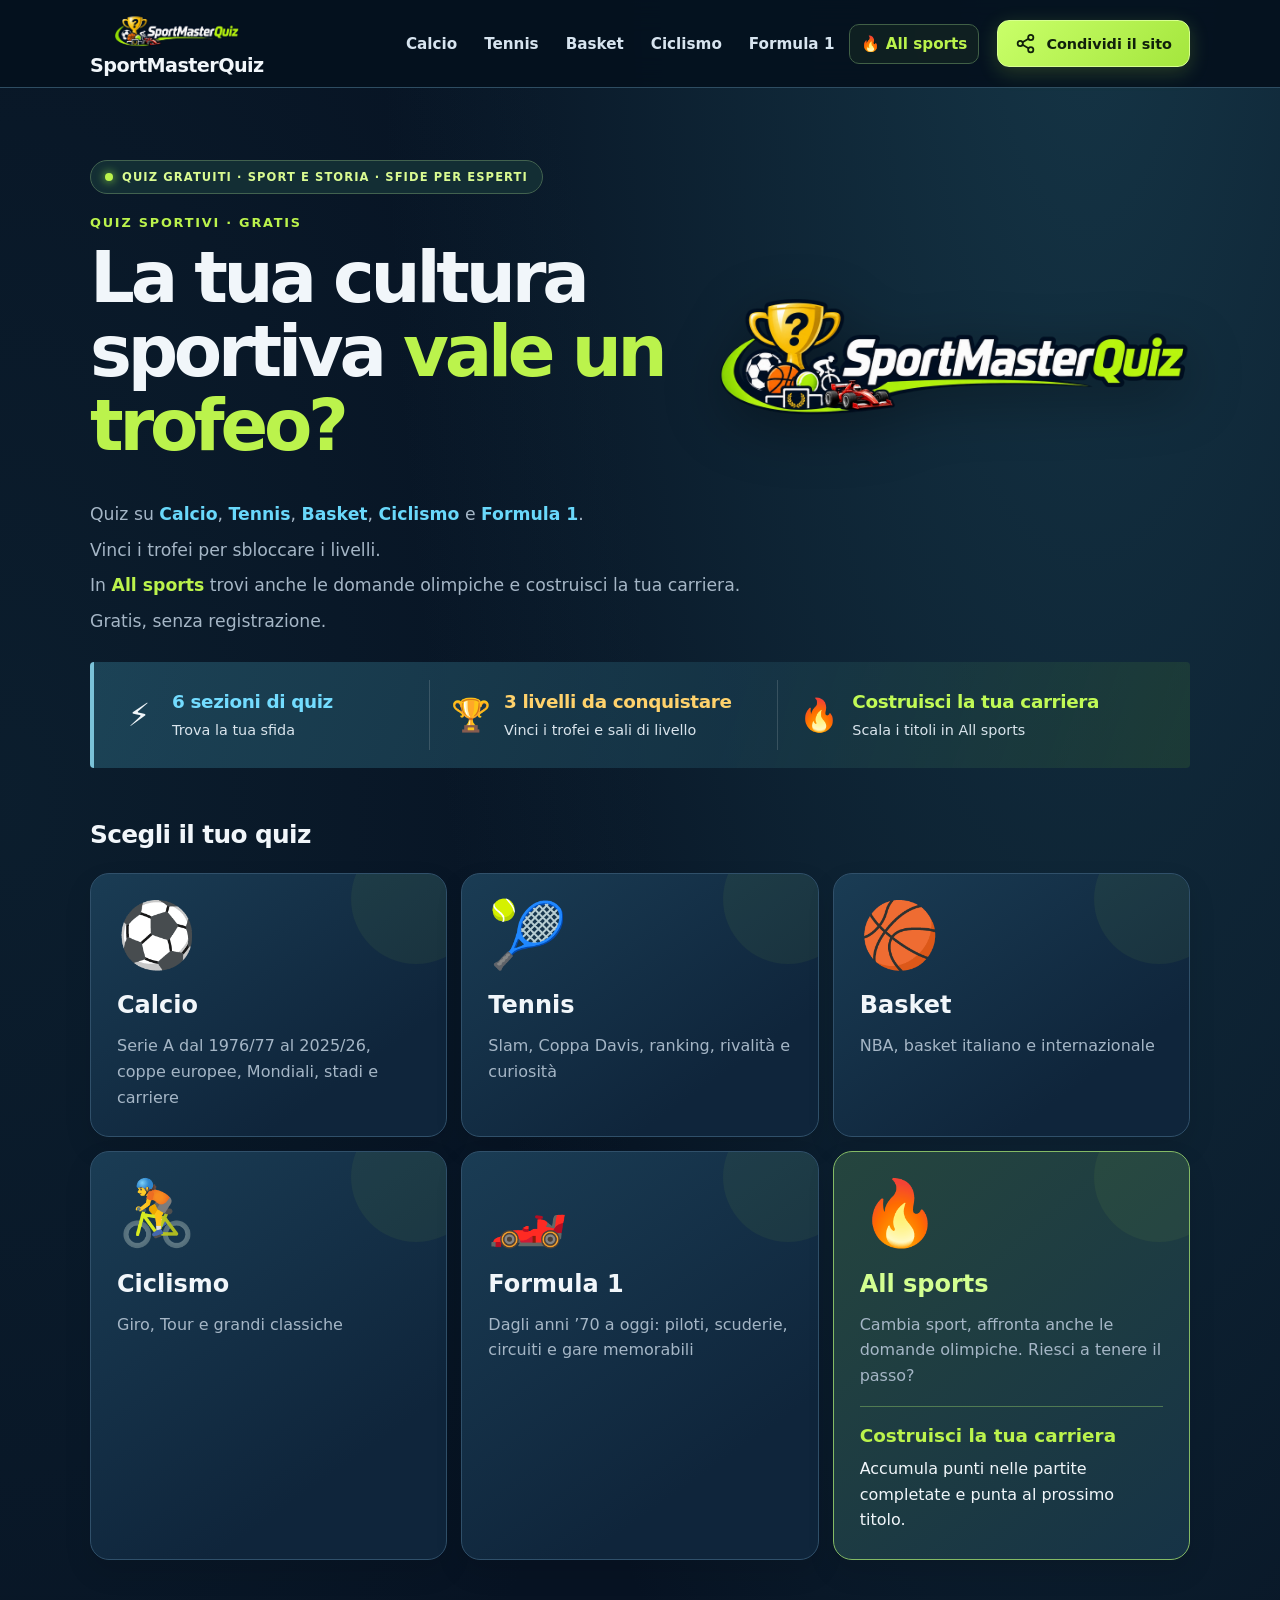
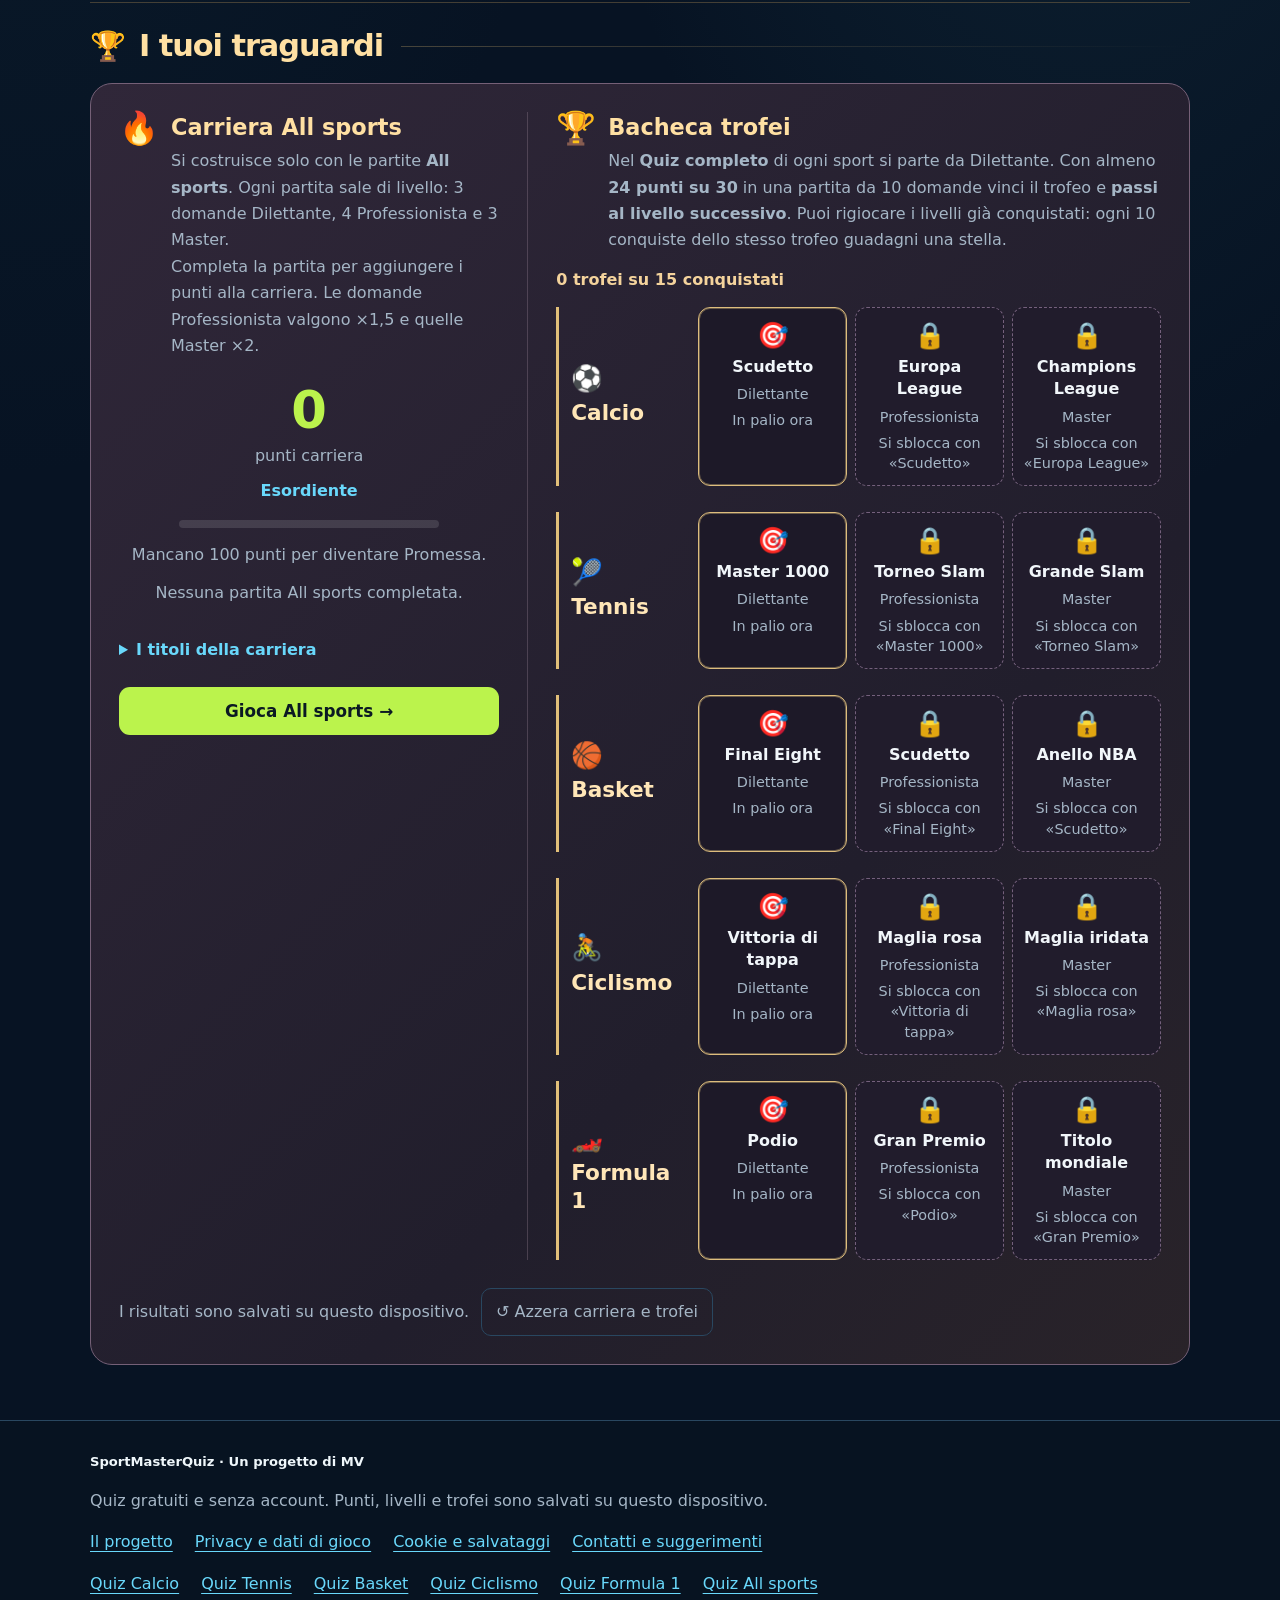
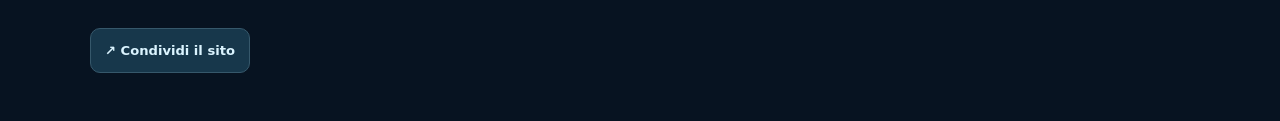
==== index.html @ b80d0e4a "Distingue le fotografie nuove dai fatti testuali già incontrati" ====
<!doctype html>
<html lang="it"><head><meta charset="utf-8"><meta name="viewport" content="width=device-width,initial-scale=1"><meta name="description" content="Quiz sportivi gratis su calcio, tennis, basket, ciclismo e Formula 1. Sblocca i livelli con i trofei o costruisci la tua carriera in All sports."><title>SportMasterQuiz | Quiz sportivi gratis</title><link rel="canonical" href="https://sportmasterquiz.github.io/"><meta property="og:type" content="website"><meta property="og:locale" content="it_IT"><meta property="og:site_name" content="SportMasterQuiz"><meta property="og:title" content="SportMasterQuiz | Quiz sportivi gratis"><meta property="og:description" content="Quiz sportivi gratis su calcio, tennis, basket, ciclismo e Formula 1. Sblocca i livelli con i trofei o costruisci la tua carriera in All sports."><meta property="og:url" content="https://sportmasterquiz.github.io/"><meta property="og:image" content="https://sportmasterquiz.github.io/assets/social/sportmasterquiz.png"><meta property="og:image:width" content="1200"><meta property="og:image:height" content="630"><meta property="og:image:alt" content="SportMasterQuiz: la tua cultura sportiva vale un trofeo?"><meta name="twitter:card" content="summary_large_image"><meta name="twitter:title" content="SportMasterQuiz | Quiz sportivi gratis"><meta name="twitter:description" content="Quiz sportivi gratis su calcio, tennis, basket, ciclismo e Formula 1. Sblocca i livelli con i trofei o costruisci la tua carriera in All sports."><meta name="twitter:image" content="https://sportmasterquiz.github.io/assets/social/sportmasterquiz.png"><meta name="theme-color" content="#081524"><meta name="application-name" content="SportMasterQuiz"><link rel="icon" href="favicon.png" type="image/png"><style>
:root{--bg:#081524;--panel:#10243a;--panel2:#17304b;--line:#2a425a;--text:#f1f6fa;--muted:#a5b6c6;--lime:#b8f549;--sky:#65d5fd}*{box-sizing:border-box}body{margin:0;font-family:Inter,system-ui,-apple-system,'Segoe UI',sans-serif;background:radial-gradient(ellipse at 80% 0%,#193e51 0%,transparent 47%),var(--bg);color:var(--text)}a{color:inherit}button{font:inherit;cursor:pointer}header{border-bottom:1px solid var(--line);background:#081524c7;position:sticky;top:0;backdrop-filter:blur(15px);z-index:2}.wrap{width:min(1100px,calc(100% - 32px));margin:auto}.nav{display:flex;justify-content:space-between;align-items:center;gap:18px;min-height:88px;padding:10px 0}.brand{display:flex;align-items:center;gap:14px;min-width:0}.brand img{display:block;width:min(100%,420px);height:auto}.brandText{display:flex;flex-direction:column;gap:2px;min-width:0}.brandText strong{font-size:1.05rem;letter-spacing:-.03em}.brandText span,.nav small{color:var(--muted)}.hero{padding:52px 0 38px;max-width:820px}.heroBrand{margin-bottom:14px}.heroBrand img{display:block;max-width:min(100%,520px);height:auto;filter:drop-shadow(0 8px 22px rgba(0,0,0,.22))}.eyebrow{color:var(--lime);font-weight:800;text-transform:uppercase;font-size:.8rem;letter-spacing:.14em}h1{font-size:clamp(2.4rem,6vw,4.65rem);line-height:1.04;letter-spacing:-.06em;margin:12px 0 20px}h1 em{font-style:normal;color:var(--lime)}.lead{font-size:1.08rem;line-height:1.6;color:var(--muted);max-width:650px}.stats{display:flex;gap:20px;flex-wrap:wrap;color:var(--muted);font-size:.9rem;margin-top:24px}.stats strong{color:white}.sectionHead{display:flex;justify-content:space-between;align-items:center;gap:12px;margin:24px 0}.sectionHead h2{font-size:1.35rem;letter-spacing:-.025em;margin:0}.sectionHead small{color:var(--muted)}.cards{display:grid;grid-template-columns:repeat(3,1fr);gap:14px}.tile{border:1px solid var(--line);background:linear-gradient(140deg,var(--panel),#102032);border-radius:19px;padding:23px;text-align:left;color:inherit;transition:.2s;min-height:180px}.tile:hover,.tile:focus-visible{transform:translateY(-3px);border-color:var(--lime)}.tile .emoji{font-size:2.15rem;display:block;margin-bottom:18px}.tile strong{display:block;font-size:1.2rem}.tile small{display:block;color:var(--muted);margin-top:9px;line-height:1.35}.tile .tag{display:inline-block;font-size:.65rem;font-weight:800;color:#0b1a23;background:var(--lime);border-radius:99px;padding:5px 9px;margin-top:16px}.ad{display:grid;place-items:center;border:1px dashed #466176;color:#8ca0b0;border-radius:12px;min-height:94px;font-size:.78rem;letter-spacing:.05em;margin:28px 0}.levelChooser{display:flex;gap:12px;align-items:center;flex-wrap:wrap;padding:16px;background:var(--panel);border:1px solid var(--line);border-radius:14px;margin:12px 0 22px}.levelChooser label{font-weight:750}.levelChooser select{background:var(--panel2);color:var(--text);border:1px solid var(--line);border-radius:9px;padding:12px;font:inherit}.levelChooser span{color:var(--muted);font-size:.84rem}.quiz{max-width:720px;margin:24px auto 65px;background:var(--panel);border:1px solid var(--line);border-radius:22px;padding:clamp(18px,4vw,34px)}.quizTop{display:flex;justify-content:space-between;gap:12px;align-items:center;color:var(--muted);font-size:.85rem}.progress{height:7px;background:#29435a;border-radius:20px;margin:16px 0 27px;overflow:hidden}.progress div{height:100%;background:var(--lime);width:0;transition:width .25s}.question{font-size:clamp(1.3rem,4vw,1.8rem);font-weight:770;line-height:1.24;margin-bottom:24px}.answers{display:grid;gap:11px}.answer{width:100%;text-align:left;background:var(--panel2);border:1px solid #35516a;color:var(--text);padding:17px 18px;border-radius:12px}.answer:hover:enabled{border-color:var(--sky);background:#1b3c56}.answer.correct{background:#244c38;border-color:#80e2a1}.answer.wrong{background:#592f3b;border-color:#f0a0ac}.note{color:#cad9e6;line-height:1.5;margin:17px 0 0}.actions{display:flex;justify-content:space-between;align-items:center;gap:12px;margin-top:26px;flex-wrap:wrap}.primary{background:var(--lime);color:#0b1923;border:0;font-weight:850;border-radius:11px;padding:13px 20px}.primary:disabled{opacity:.5;cursor:default}.secondary{color:var(--text);border:1px solid var(--line);border-radius:11px;padding:12px 18px;background:transparent}.score{font-size:3.5rem;font-weight:900;color:var(--lime);margin:10px 0}.hidden{display:none!important}.foot{border-top:1px solid var(--line);margin-top:52px;padding:30px 0 48px;color:var(--muted);font-size:.82rem;line-height:1.6}.foot strong{color:#eff7fb}.foot a{color:var(--sky)}.info{background:#10243a;border:1px solid var(--line);border-radius:14px;padding:18px 22px;margin:20px 0}.info p{color:var(--muted);line-height:1.6;margin-bottom:0}.back{color:var(--sky);text-decoration:none;background:transparent;border:0;padding:0}#viewAbout{max-width:750px}h2{letter-spacing:-.03em}@media(max-width:780px){.cards{grid-template-columns:repeat(2,1fr)}.hero{padding-top:34px}.brand img{width:min(100%,320px)}.brandText span,.nav small{display:none}}@media(max-width:510px){.cards{grid-template-columns:1fr}.tile{min-height:unset}.hero{padding-top:24px}.stats{gap:10px}.quiz{margin-top:16px}.nav{min-height:76px}.brand img{width:100%;max-width:270px}}
.topicCards{display:grid;grid-template-columns:repeat(2,1fr);gap:14px}.topic{border:1px solid var(--line);color:var(--text);text-align:left;background:var(--panel);border-radius:16px;padding:22px;min-height:110px}.topic:hover,.topic:focus-visible{border-color:var(--lime);background:var(--panel2)}.topic strong{display:block;font-size:1.09rem}.topic span{display:block;color:var(--muted);font-size:.85rem;margin-top:12px}.slim{padding-top:36px}.slim h1{font-size:clamp(2.1rem,5vw,3.5rem)}@media(max-width:560px){.topicCards{grid-template-columns:1fr}}button:focus-visible,select:focus-visible{outline:3px solid var(--sky);outline-offset:2px}
/* SportMasterQuiz premium refresh */
:root{--bg:#071323;--panel:#11253d;--panel2:#19344f;--line:#294760;--lime:#bbf34c;--sky:#69d8fb}
body{background:radial-gradient(ellipse at 85% -4%,rgba(37,92,110,.47),transparent 46%),radial-gradient(ellipse at 1% 24%,rgba(26,67,82,.22),transparent 36%),var(--bg);min-height:100vh}
header{position:sticky;background:rgba(5,17,30,.94);border-bottom:1px solid #2e4d62}
.nav{min-height:80px;gap:20px}.brand{border:0;background:none;display:flex;align-items:center;padding:0;max-width:310px;flex-shrink:0}.brand img{width:100%;max-width:310px;object-fit:contain;max-height:75px}
.topMenu{display:flex;align-items:center;gap:3px;flex-wrap:wrap;justify-content:flex-end}.topMenu button{background:none;color:#d7e4ef;border:1px solid transparent;border-radius:10px;font-size:.82rem;font-weight:700;padding:10px 11px;white-space:nowrap}.topMenu button:hover,.topMenu button:focus-visible{background:#1c3850;border-color:#446176;color:#fff}.topMenu .navChallenge{color:var(--lime);border:1px solid #416046;background:rgba(169,238,71,.06)}.menuToggle{display:none;border:1px solid #38576c;color:#fff;background:#172c40;border-radius:10px;padding:10px 13px;font-weight:800}
.hero{max-width:950px;padding:72px 0 28px}.hero h1{max-width:860px;font-size:clamp(2.6rem,6.4vw,5.5rem);line-height:1.035;letter-spacing:-.06em}.hero .lead{max-width:720px;font-size:1.08rem}.heroRibbon{display:inline-flex;align-items:center;gap:9px;border:1px solid #42624f;background:#132e34;color:#dafb91;border-radius:99px;padding:9px 14px;font-size:.72rem;font-weight:820;letter-spacing:.095em}.liveDot{width:8px;height:8px;background:var(--lime);box-shadow:0 0 10px #9df547;border-radius:100%;display:inline-block}
.eyebrow{margin-top:21px}.stats{gap:22px}.stats span{border:1px solid #294a5b;background:#112a3a;padding:10px 14px;border-radius:10px}
.levelChooser{background:#132b43;border-color:#34546a;border-radius:16px}.sectionHead h2{font-size:1.55rem}
.tile{position:relative;overflow:hidden;background:linear-gradient(145deg,#1a3c54 0%,#0f253b 75%);border-color:#30506a;min-height:195px;padding:25px;box-shadow:0 12px 28px rgba(0,0,0,.1)}.tile:before{content:'';position:absolute;height:130px;width:130px;border-radius:50%;background:rgba(185,244,70,.05);right:-35px;top:-40px}.tile:hover{box-shadow:0 18px 34px rgba(0,0,0,.22)}.tile .emoji{font-size:2.3rem;margin-bottom:20px}.tile .tag{background:#b7ed54}
.info{background:linear-gradient(145deg,#142f42,#11243c)}.topic{background:linear-gradient(130deg,#173049,#10253b);transition:transform .15s}.topic:hover{transform:translateY(-2px)}.quiz{box-shadow:0 25px 70px rgba(0,0,0,.18)}
.foot{background:#071321;margin-top:55px}.shareMini{display:inline-flex;align-items:center;gap:8px;margin-top:16px;background:#17374b;border:1px solid #36586b;color:#dbf4ff;border-radius:10px;padding:11px 14px;font-weight:700}
@media(max-width:1090px){.brand{max-width:260px}.topMenu button{padding:9px 8px;font-size:.77rem}}
@media(max-width:900px){.nav{position:relative;justify-content:space-between}.brand{max-width:280px}.menuToggle{display:block}.topMenu{display:none;position:absolute;left:0;right:0;top:100%;padding:14px;background:#0b1e30;border:1px solid #294961;border-radius:0 0 17px 17px;box-shadow:0 12px 20px #0005;grid-template-columns:repeat(2,1fr);gap:8px}.topMenu.open{display:grid}.topMenu button{text-align:left;font-size:.95rem;padding:14px}.hero{padding-top:45px}}
@media(max-width:510px){.nav{min-height:73px}.brand{max-width:210px}.brand img{max-width:210px}.menuToggle{font-size:.82rem}.hero{padding-top:29px}.hero h1{font-size:clamp(2.25rem,11vw,3.3rem)}.stats{gap:8px}.stats span{padding:9px 10px}.tile{min-height:155px}.heroRibbon{font-size:.62rem;letter-spacing:.03em}.hero .lead{font-size:1rem}}

.career{display:flex;align-items:center;justify-content:space-between;gap:20px;background:linear-gradient(135deg,#183853,#0e2834);border:1px solid #4b6a68;border-radius:20px;padding:22px 28px;margin:16px 0 32px}.career strong{font-size:1.2rem}.career p{color:var(--muted);line-height:1.5;max-width:520px;margin:8px 0 0}.careerScore{display:flex;flex-direction:column;align-items:center;min-width:150px;border-left:1px solid #496273;padding-left:26px}.careerScore b{font-size:2rem;color:var(--lime)}.careerScore small{font-size:.75rem;color:var(--muted)}.careerScore strong{font-size:.85rem;margin-top:6px;color:var(--sky)}.resultPrize{padding:16px 18px;background:#1c3b48;border:1px solid #56866c;color:var(--lime);font-size:1.05rem;font-weight:700;border-radius:12px;margin:14px 0}.runningAccuracy{font-size:.85rem;color:var(--lime)}@media(max-width:560px){.career{align-items:stretch;flex-direction:column;padding:20px}.careerScore{border-left:none;border-top:1px solid #496273;padding-left:0;padding-top:15px}}
.resetCareerBtn{font:inherit;font-size:.76rem;margin-top:7px;align-self:center;background:transparent;color:var(--muted);border:1px solid var(--line);border-radius:10px;padding:8px 12px;cursor:pointer}.resetCareerBtn:hover,.resetCareerBtn:focus-visible{border-color:var(--sky);color:var(--text)}.resetCareerBtn:focus-visible{outline:2px solid var(--sky);outline-offset:2px}
/* Keep the site name readable alongside the logo on every screen. */
.brand{flex-direction:column;align-items:flex-start;gap:3px}.brand img{max-height:42px}.brandName{display:block;color:var(--text);font-size:clamp(1rem,2vw,1.2rem);font-weight:850;line-height:1.15;letter-spacing:-.03em}

/* Highlight the full quiz option in every sport. */
.topic.quizComplete{background:linear-gradient(135deg,#bbf34c,#96d84a);border-color:#c9fa76;color:#0b1923;box-shadow:0 8px 24px rgba(150,216,74,.12)}
.topic.quizComplete span{color:#243e21}
.topic.quizComplete:hover,.topic.quizComplete:focus-visible{background:linear-gradient(135deg,#d0ff76,#a9e85d);border-color:#e1ffa8}

.playerSticker{width:min(100%,250px);margin:0 auto 12px;padding:8px;background:#fff;color:#10243a;border:1px solid #d5e4ef;border-radius:12px;box-shadow:0 12px 30px #0004;overflow:hidden}
.stickerBadge{padding:8px 4px;text-align:center;background:#10243a;color:#bbf34c;font-size:.6rem;font-weight:850;letter-spacing:.08em;border-radius:5px 5px 0 0}
.playerSticker img{display:block;width:100%;height:250px;object-fit:contain;background:#e6ebef}
.playerSticker figcaption{padding:11px 4px 3px;text-align:center;font-size:1rem;font-weight:850}
.photoCredit{margin:0 auto 22px;max-width:440px;text-align:center;color:var(--muted);font-size:.65rem;line-height:1.6;overflow-wrap:anywhere}
.photoCredit a{color:var(--sky)}
@media(max-width:510px){.playerSticker{max-width:220px}.playerSticker img{height:220px}}

.shareMini:hover,.shareMini:focus-visible{background:#214b61;border-color:var(--sky)}.footerActions{display:flex;align-items:center;gap:20px;flex-wrap:wrap}.footerActions .shareMini{margin-top:0}
.shareDialog{width:min(480px,calc(100% - 32px));max-height:calc(100dvh - 40px);overflow:auto;padding:26px;border:1px solid var(--line);border-radius:20px;background:var(--panel);color:var(--text);box-shadow:0 24px 80px #0007}.shareDialog::backdrop{background:#020914bd;backdrop-filter:blur(4px)}.shareClose{display:flex;justify-content:flex-end;margin:0}.shareClose button{padding:7px 11px}.shareDialog h2{margin:4px 0 12px;font-size:1.45rem}.shareDialog p{color:var(--muted);line-height:1.5}.shareUrlLabel{display:block;margin:20px 0 8px;font-size:.85rem;font-weight:750}.shareDialog input{display:block;width:100%;min-width:0;padding:13px 12px;border:1px solid var(--line);border-radius:10px;background:var(--bg);color:var(--text);font:inherit;font-size:.88rem}.shareDialog input:focus-visible{outline:3px solid var(--sky);outline-offset:2px}.shareOptions{display:grid;grid-template-columns:1fr 1fr;gap:10px;margin-top:16px}.shareOptions a{text-align:center;text-decoration:none}.shareOptions a:hover{background:var(--panel2);border-color:var(--sky)}.shareCopy{grid-column:1/-1}.shareDialog .shareStatus{min-height:1.5em;font-size:.85rem;color:var(--lime);margin-bottom:0}
@media(max-width:400px){.shareDialog{padding:20px}}

/* Keep sharing prominent in the sticky header. */
.nav{display:grid;grid-template-columns:auto minmax(0,1fr) auto;gap:12px 18px}
.nav>.brand{grid-column:1;grid-row:1}.nav>.topMenu{grid-column:2;grid-row:1}
.shareTop{grid-column:3;grid-row:1;display:inline-flex;align-items:center;justify-content:center;gap:10px;min-height:46px;padding:12px 17px;border:1px solid #d7ff90;border-radius:12px;background:linear-gradient(135deg,#c9ff69,#a4e63d);color:#10200b;font-weight:850;font-size:.9rem;white-space:nowrap;box-shadow:0 5px 20px #b8f54930;transition:box-shadow .15s}
.shareTop:hover{background:#d3ff8b;box-shadow:0 6px 24px #b8f54950}.shareTop:focus-visible{outline:3px solid var(--sky);outline-offset:3px}
@media(max-width:900px){.nav{grid-template-columns:minmax(0,1fr) auto auto;gap:10px}.nav>.menuToggle{grid-column:3;grid-row:1}.nav>.shareTop{grid-column:2;grid-row:1;width:auto;min-height:42px;padding:9px 11px;background:#172c40;border-color:#38576c;color:#d7ff90;box-shadow:none}.nav>.shareTop span{position:absolute;width:1px;height:1px;overflow:hidden;clip:rect(0 0 0 0);white-space:nowrap}.nav>.topMenu{grid-column:1/-1;grid-row:auto}}

/* Make level selection bright and distinct from the quiz cards. */
.levelChooser{background:linear-gradient(120deg,#6538b5 0%,#414bc0 52%,#176f9b 100%);border:1px solid #9b9eff;border-radius:18px;box-shadow:0 8px 28px #5b55d52e,inset 0 1px 0 #ffffff24;padding:20px}
.levelChooser label{color:#fff;font-weight:900;letter-spacing:.13em;font-size:.95rem}
.levelChooser select{background:#172b57;color:#fff;border:1px solid #c1c6ff;border-radius:11px;font-weight:800;padding:12px 16px;min-height:46px}
.levelChooser select option{background:#172b57;color:#fff}
.levelChooser span{color:#f1efff;line-height:1.6}
@media(max-width:510px){.levelChooser{padding:18px;gap:14px}.levelChooser span{flex-basis:100%}}

.careerOverview{flex:1;min-width:0}.careerScore{min-width:190px}.careerScore b{font-size:2.6rem}.careerSummary,.careerProgress{display:block;text-align:center;line-height:1.5}.careerSummary{color:var(--text);font-size:.82rem;margin-top:10px}.careerProgress{color:var(--muted);font-size:.74rem;margin:4px 0 7px;max-width:210px}
.careerLevels{display:grid;grid-template-columns:repeat(3,minmax(0,1fr));gap:8px;margin-top:18px}.careerLevel{padding:12px 9px;border:1px solid #416075;border-radius:10px;background:#081c2a66}.career .careerLevel strong{display:block;color:var(--sky);font-size:.78rem}.careerLevel span{display:block;color:var(--text);font-size:.78rem;margin-top:6px}
.careerMethod{margin-top:14px;color:var(--muted);font-size:.8rem}.careerMethod summary{cursor:pointer;color:var(--sky);font-weight:750}.career .careerMethod p{font-size:.8rem;margin-top:8px}.career .careerNotice{font-size:.78rem;color:#e4dfff;margin-top:12px}
@media(max-width:780px){.career{align-items:stretch;flex-direction:column}.careerScore{border-left:none;border-top:1px solid #496273;padding-left:0;padding-top:18px}.careerLevels{max-width:520px}}
@media(max-width:360px){.careerLevels{gap:5px}.careerLevel{padding:10px 6px}.career .careerLevel strong,.careerLevel span{font-size:.72rem}}

#viewHome>.hero{max-width:none}
.heroIdentity{display:grid;grid-template-columns:minmax(0,1.25fr) minmax(280px,1fr);align-items:center;gap:36px}
.heroIdentity h1{max-width:none;font-size:clamp(2.6rem,5.5vw,4.5rem);line-height:1.05}
.heroLogo img{display:block;width:100%;height:auto;filter:drop-shadow(0 14px 28px #0005)}
@media(max-width:780px){.heroIdentity{grid-template-columns:1fr;gap:10px}.heroLogo{grid-row:1;justify-self:center;width:min(100%,340px)}.heroIdentity h1{font-size:clamp(2.25rem,7vw,3.3rem);margin-top:4px}}

.allSportsTile{grid-column:1/-1;min-height:110px;display:grid;grid-template-columns:auto 1fr;column-gap:20px;align-content:center}.allSportsTile .emoji{grid-row:1/3;margin:0;align-self:center}.allSportsTile small{margin-top:6px}

/* Activity controls work with touch, mouse and keyboard. */
.formatTeaser{display:flex;flex-wrap:wrap;gap:8px;margin:22px 0 0}.formatTeaser span{border:1px solid #4a5576;border-radius:99px;padding:7px 12px;background:#25345480;color:#e1dfff;font-size:.8rem;font-weight:750}

.formatHeader{display:flex;justify-content:space-between;gap:8px;align-items:center;margin:8px 0 18px}.formatBadge{display:inline-flex;padding:7px 11px;border-radius:8px;background:#b8f549;color:#14230b;font-size:.76rem;font-weight:900;text-transform:uppercase;letter-spacing:.04em}.formatMax{font-size:.67rem;letter-spacing:.05em;color:var(--muted);white-space:nowrap}.formatRule{color:#d8e4ed;font-size:.87rem;line-height:1.6;margin:-9px 0 20px}.careerRule{font-size:.76rem;line-height:1.5;color:var(--muted);padding-top:12px}.activityCaption{font-size:.85rem;color:var(--muted);line-height:1.5}.activityArea:empty,.activityError:empty{display:none}.activityError{font-size:.85rem;line-height:1.5;color:#ffd08a}.activitySource{color:var(--sky);font-weight:750}
.careerPath{list-style:none;padding:0;display:flex;flex-wrap:wrap;gap:10px;margin:16px 0 24px}.careerPath li{display:flex;align-items:center;gap:9px;max-width:100%;padding:11px 13px;background:#233a57;border:1px solid #52618a;border-radius:12px;font-weight:750;font-size:.92rem;overflow-wrap:anywhere}.careerPath li span{display:grid;place-items:center;flex-shrink:0;width:23px;height:23px;background:#6255af;border-radius:50%;font-size:.7rem;color:#fff}
.hintList{list-style:none;margin:0 0 14px;padding:0;display:grid;gap:10px}.hintList li{display:flex;align-items:flex-start;gap:12px;border:1px solid #526185;border-radius:13px;padding:15px;background:#233654;font-size:.95rem;line-height:1.6}.hintList .locked{border-style:dashed;background:#13283c;color:#91a6ba}.hintNumber{display:grid;place-items:center;flex-shrink:0;background:#5c4fb5;color:white;border-radius:50%;width:25px;height:25px;font-size:.75rem;font-weight:850}.hintList .locked .hintNumber{background:#31465f}.hintNext{width:100%;margin-bottom:20px;min-height:46px}
.orderList{list-style:none;display:grid;gap:10px;margin:0 0 16px;padding:0}.orderList li{display:grid;grid-template-columns:24px minmax(0,1fr) auto;gap:10px;align-items:center;background:#1b3551;border:1px solid #3d5e78;border-radius:13px;padding:12px}.orderPosition{font-weight:900;color:var(--sky);text-align:center}.orderLabel{font-size:.94rem;font-weight:650;line-height:1.5;overflow-wrap:anywhere}.orderMoves{display:flex;gap:6px}.orderMoves button{min-width:44px;min-height:44px;background:#304e6c;border:1px solid #65819b;border-radius:8px;color:#fff;font-size:1.2rem}.orderMoves button:hover:not(:disabled){background:#476b8d}.orderMoves button:disabled{opacity:.3;cursor:default}
.matchList{display:grid;gap:11px;margin-bottom:16px}.matchRow{display:grid;grid-template-columns:minmax(0,1fr) minmax(0,1.2fr);gap:12px;align-items:center;padding:13px;background:#1b3551;border:1px solid #3d5e78;border-radius:12px}.matchRow label{font-size:.92rem;font-weight:750;line-height:1.5;overflow-wrap:anywhere}.matchRow select{width:100%;min-width:0;min-height:46px;padding:11px 9px;background:#11263d;color:var(--text);border:1px solid #68829c;border-radius:9px;font:inherit;font-size:1rem}.matchRow select:disabled{opacity:1;color:#dce9f3}.activityConfirm{width:100%;min-height:48px;margin:4px 0 14px}.activityCorrect{border-color:#b8f549!important;background:#294b38!important}.activityWrong{border-color:#ec9e91!important;background:#49313b!important}.activityConfirm:disabled{opacity:.5;cursor:default}.quiz button:focus-visible,.quiz select:focus-visible{outline:3px solid var(--sky);outline-offset:3px}.visuallyHidden{position:absolute;width:1px;height:1px;overflow:hidden;clip-path:inset(50%);white-space:nowrap}.quiz .score{font-size:clamp(1.8rem,7vw,3.5rem);overflow-wrap:anywhere}.quizTop span{min-width:0}.quizTop span:last-child{flex-shrink:0}
@media(max-width:500px){.matchRow{grid-template-columns:1fr;gap:8px}.orderList li{grid-template-columns:20px minmax(0,1fr) auto;padding:10px;gap:7px}.orderMoves{flex-direction:column;gap:4px}.orderLabel{font-size:.9rem}.formatHeader{align-items:flex-start}.formatMax{font-size:.6rem;padding-top:10px}.careerPath{gap:7px}.careerPath li{font-size:.86rem;padding:9px 10px}}

/* More readable section cards; a separate Olympic stage. */
#cards .tile{min-height:252px;padding:26px}#cards .tile .emoji{font-size:4rem;line-height:1.1;margin-bottom:20px}#cards .tile strong{font-size:1.5rem;line-height:1.3}#cards .tile small{font-size:1rem;line-height:1.6;margin-top:12px}
#cards .allSportsTile{grid-column:auto;display:block;min-height:252px;border-color:#84ba65;background:linear-gradient(140deg,#25453e,#163346)}#cards .allSportsTile .emoji{grid-row:auto;align-self:auto;margin-bottom:20px}#cards .allSportsTile strong{color:#d3ff91}
.olympicSpotlight{margin-top:26px}.olympicTile{display:grid;grid-template-columns:88px minmax(0,1fr) 36px;align-items:center;gap:22px;width:100%;min-height:180px;padding:28px;border:1px solid #c29b58;background:radial-gradient(ellipse at 5% 40%,#76532266,transparent 65%),linear-gradient(110deg,#352b1d,#182c40);box-shadow:0 10px 32px #0002}.olympicTile .emoji{font-size:4.5rem;line-height:1.1;margin:0}.olympicContent{min-width:0}.olympicKicker{display:block;color:#f6ce80;font-size:.85rem;font-weight:850;letter-spacing:.12em;line-height:1.6;margin-bottom:7px}.olympicTile strong{font-size:1.85rem;line-height:1.3;color:#fff0d4}.olympicTile small{font-size:1.05rem;line-height:1.65;color:#e4d8c1;margin-top:9px}.olympicArrow{font-size:2rem;color:#f6ce80}.olympicTile:hover,.olympicTile:focus-visible{border-color:#ffe2a3;box-shadow:0 10px 34px #f1bc4920}
.topMenu{flex-wrap:wrap}.topMenu button{font-size:.95rem}.topMenu .navOlympics{color:#ffe1a2;border:1px solid #8f7447;background:#55402544;border-radius:10px;padding:9px 12px}.sectionHead small{font-size:.95rem}.topicCards .topic strong{font-size:1.12rem;line-height:1.5}.topicCards .topic span{font-size:1rem}.levelChooser span{font-size:.95rem}.career .careerLevel strong,.careerLevel span{font-size:.9rem;line-height:1.4}.careerSummary,.careerProgress,.career .careerNotice,.careerMethod,.career .careerMethod p{font-size:.9rem}.formatTeaser span{font-size:.92rem}.formatHeader{flex-wrap:wrap}.formatBadge{font-size:.85rem}.formatMax{font-size:.78rem;padding-top:0}.formatRule,.activityCaption,.careerRule,.photoCredit{font-size:.95rem;line-height:1.6}.quizTop{font-size:.93rem}
@media(max-width:510px){#cards .tile{min-height:230px;padding:24px}#cards .tile .emoji{font-size:3.8rem}#cards .tile strong{font-size:1.45rem}.olympicTile{grid-template-columns:58px minmax(0,1fr);gap:16px;padding:23px 20px}.olympicTile .emoji{font-size:3.6rem}.olympicTile strong{font-size:1.55rem}.olympicTile small{font-size:1rem}.olympicKicker{font-size:.78rem;letter-spacing:.07em}.olympicArrow{display:none}.career .careerLevel strong,.careerLevel span{font-size:.85rem}}


/* Career typography: deliberate paragraphs and separate statistics. */
.career{gap:30px;padding:28px;align-items:stretch}
.careerOverview>strong{display:block;font-size:1.45rem;line-height:1.4}
.career .careerIntro p{font-size:1.125rem;line-height:1.65;max-width:none;margin:12px 0 0}
.career .careerIntro p:first-child{margin-top:14px}
.careerLevels{gap:12px;margin-top:24px;max-width:none}
.careerLevel{padding:16px 14px;min-width:0}
.career .careerLevel strong{font-size:1rem;line-height:1.5}
.career .careerLevelCount{font-size:1rem;line-height:1.5;margin-top:12px;overflow-wrap:anywhere}
.career .careerLevelAccuracy{font-size:1.4rem;font-weight:850;line-height:1.4;margin-top:5px;color:var(--lime)}
.careerScore{min-width:220px;justify-content:center;padding-left:28px}
.careerScore b{font-size:3.2rem;line-height:1.2}
.careerScore small{font-size:1rem;line-height:1.5;margin-top:6px}
.careerScore strong{font-size:1.125rem;line-height:1.5;margin-top:10px}
.career .careerSummary,.career .careerProgress{font-size:1rem;line-height:1.6;max-width:240px}
.career .careerMethod{font-size:1rem;margin-top:20px}
.career .careerMethod summary{font-size:1rem;line-height:1.5}
.career .careerMethod p,.career .careerNotice{font-size:1rem;line-height:1.65;max-width:none;margin-top:12px}
.career .resetCareerBtn{font-size:1rem;line-height:1.4;min-height:44px;padding:10px 16px;margin-top:12px}
@media(max-width:900px){.career{flex-direction:column}.careerScore{min-width:0;border-left:0;border-top:1px solid #496273;padding:24px 0 0}.career .careerSummary,.career .careerProgress{max-width:none}}
@media(max-width:600px){.career{padding:22px 20px;gap:24px}.careerOverview>strong{font-size:1.35rem}.careerLevels{grid-template-columns:1fr;gap:10px}.careerLevel{display:grid;grid-template-columns:minmax(0,1fr) auto;align-items:center;gap:6px 12px;padding:14px 16px}.career .careerLevel strong{grid-column:1/-1;font-size:1rem}.career .careerLevelCount{margin:0;font-size:1rem}.career .careerLevelAccuracy{margin:0;font-size:1.4rem;text-align:right}.career .careerIntro p{font-size:1.125rem}}

.career .careerMethod p strong{font-size:1rem;line-height:1.5}.careerTitles{font-size:1rem;line-height:1.8;color:var(--muted);padding-left:22px;margin:10px 0}

.playerSticker img{transition:filter .45s ease}.estimateBox{background:var(--panel2);border:1px solid var(--line);border-radius:16px;padding:20px;margin-bottom:16px}.estimateShow{display:block;text-align:center;font-size:2rem;font-weight:850;color:var(--lime);margin-bottom:12px}.estimateBox input[type=range]{width:100%;min-height:44px;accent-color:var(--lime)}.estimateEnds{display:flex;align-items:center;justify-content:space-between;gap:12px;margin-top:10px;color:var(--muted);font-size:1rem}.estimateEnds input{width:110px;min-width:0;text-align:center;font:inherit;font-weight:800;padding:10px;border-radius:10px;border:1px solid var(--line);background:var(--bg);color:var(--text)}.estimateBands{font-size:.95rem;line-height:1.6;color:var(--muted);margin:12px 0 0}.estimateBox input:focus-visible{outline:3px solid var(--sky);outline-offset:3px}@media(prefers-reduced-motion:reduce){.playerSticker img{transition:none}}@media(max-width:360px){.estimateBox{padding:14px}.estimateEnds{gap:8px}.estimateEnds input{width:90px}}


/* Keep accuracy as the career metric; personal records are separate game scores. */
.career{display:grid;grid-template-columns:minmax(0,1fr) 260px;gap:20px 28px;align-items:start}.careerHeading{grid-column:1/-1;font-size:1.45rem!important;line-height:1.4}.careerOverview{grid-column:1;grid-row:2}.careerScore{grid-column:2;grid-row:2;align-self:stretch;min-width:0}.career .careerIntro p:first-child{margin-top:0}
.careerBarLabel{font-size:1rem;line-height:1.5;margin-top:16px;color:var(--text);text-align:center}.careerBar{position:relative;width:100%;max-width:240px;height:12px;border-radius:99px;background:#ffffff24;margin:10px 0 4px;overflow:hidden}.careerBar>span{display:block;width:0;height:100%;border-radius:99px;background:var(--lime);transition:width .25s ease}.careerBar>i{position:absolute;top:0;bottom:0;width:3px;background:#ffd27d;transform:translateX(-1px)}.careerBar>i[hidden]{display:none}
.personalRecordsPanel{margin-top:22px;font-size:1rem;line-height:1.6}.personalRecordsPanel summary{cursor:pointer;color:var(--sky);font-weight:750}.career .personalRecordsPanel p{font-size:1rem;line-height:1.6;max-width:none;margin-top:12px}.career .personalRecordsPanel p strong{font-size:1rem}.personalRecords{display:grid;grid-template-columns:repeat(2,minmax(0,1fr));gap:9px;margin-top:14px}.personalRecord{display:flex;justify-content:space-between;gap:10px;flex-wrap:wrap;align-items:center;padding:12px;border:1px solid #426078;border-radius:10px;background:#0e253566}.career .personalRecord strong{font-size:1rem;line-height:1.5;color:var(--sky)}.personalRecord span{font-size:1rem;line-height:1.5;color:var(--text)}
@media(max-width:900px){.career{grid-template-columns:1fr}.careerHeading{grid-column:1;grid-row:1}.careerScore{grid-column:1;grid-row:2;order:0;border:0;border-bottom:1px solid #496273;padding:0 0 24px}.careerOverview{grid-column:1;grid-row:3}.careerBar{max-width:360px}.career .careerSummary,.career .careerProgress{max-width:360px}}
@media(max-width:600px){.personalRecords{grid-template-columns:1fr}.careerHeading{font-size:1.35rem!important}}
@media(prefers-reduced-motion:reduce){.careerBar>span{transition:none}}
.heroPlay{display:flex;flex-wrap:wrap;gap:12px;margin:20px 0}.heroPlay button{min-height:50px;font-size:1.05rem;font-weight:850;padding:14px 23px;line-height:1.35}.heroMobileIntro{display:none}#arenasTitle:focus{outline:none}.career{margin-top:30px}
@media(max-width:600px){#viewHome>.hero{padding:24px 0 20px}#viewHome>.hero>.heroRibbon,#viewHome>.hero>.stats{display:none}#viewHome>.hero .eyebrow{font-size:.9rem;letter-spacing:.1em}#viewHome>.hero .heroIdentity{gap:7px}#viewHome>.hero .heroLogo{width:min(100%,220px)}#viewHome>.hero .heroIdentity h1{font-size:2rem;line-height:1.08;margin:10px 0 14px}#viewHome>.hero>.lead{font-size:1rem;line-height:1.5;margin:12px 0 0}.heroDesktopIntro{display:none}.heroMobileIntro{display:inline}.heroPlay{display:grid;grid-template-columns:1fr 1fr;gap:10px;margin:12px 0}.heroPlay button{font-size:1rem;min-height:50px;padding:12px 10px}.levelChooser span{display:none}}
@media(max-width:900px) and (max-height:500px){#viewHome>.hero{padding:16px 0}#viewHome>.hero>.heroRibbon,#viewHome>.hero>.stats,#viewHome>.hero>.lead,#viewHome>.hero .heroLogo{display:none}#viewHome>.hero .heroIdentity{display:block}#viewHome>.hero .heroIdentity h1{font-size:1.8rem;line-height:1.08;margin:8px 0}#viewHome>.hero .eyebrow{font-size:.85rem}.heroPlay{display:flex;gap:10px;margin:12px 0}.heroPlay button{font-size:1rem;min-height:46px;padding:12px 18px}}

.achievements{display:grid;grid-template-columns:minmax(0,1fr) minmax(0,1.6fr);gap:18px;margin:16px 0 32px}
.achBox{background:linear-gradient(135deg,#183853,#0e2834);border:1px solid #4b6a68;border-radius:20px;padding:22px 24px;min-width:0}
.achHead{display:flex;gap:12px;align-items:flex-start;margin-bottom:16px}.achIcon{font-size:1.8rem;line-height:1}
.achHead h3{margin:0 0 6px;font-size:1.2rem}.achHead p{margin:0;color:var(--muted);line-height:1.5;font-size:.9rem}
.achScore{display:flex;flex-direction:column;align-items:center;text-align:center;gap:4px;padding:6px 0 12px}
.achScore b{font-size:2.8rem;line-height:1;color:var(--lime)}.achScore small{color:var(--muted)}.achScore strong{color:var(--sky);font-size:1.1rem;margin-top:4px}
.careerBar{width:100%;max-width:260px;height:8px;border-radius:99px;background:#ffffff1f;overflow:hidden;margin:10px 0 4px}
.careerBar span{display:block;height:100%;width:0;background:var(--lime);border-radius:99px;transition:width .5s ease}
.careerProgress{font-size:.88rem}.careerGames{font-size:.78rem;color:var(--muted)}
.achDetails{margin:8px 0 14px;font-size:.85rem;color:var(--muted)}.achDetails summary{cursor:pointer;color:var(--sky);font-weight:750}
.achDetails ul{margin:8px 0;padding-left:18px;line-height:1.7}.achDetails b{color:var(--text)}
.achPlay{width:100%}
.trophyGrid{display:grid;gap:10px}
.trophyRow{display:grid;grid-template-columns:120px minmax(0,1fr);gap:10px;align-items:center}
.trophySport{font-weight:800;font-size:.92rem}.trophyComplete{display:block;font-style:normal;font-size:.68rem;color:var(--lime);letter-spacing:.04em;text-transform:uppercase}
.trophyList{display:grid;grid-template-columns:repeat(3,minmax(0,1fr));gap:8px}
.trophy{display:flex;flex-direction:column;align-items:center;text-align:center;gap:2px;padding:9px 6px;border:1px dashed #416075;border-radius:12px;background:#081c2a66;opacity:.6;min-width:0}
.trophy.won{opacity:1;border-style:solid;border-color:var(--lime);background:#bbf34c14}
.trophyIcon{font-size:1.3rem}.trophyName{font-size:.78rem;font-weight:800;line-height:1.2;overflow-wrap:anywhere}
.trophyMeta{font-size:.66rem;color:var(--muted)}.trophy.won .trophyMeta{color:var(--lime)}
.achFoot{grid-column:1/-1;margin:0;color:var(--muted);font-size:.8rem;display:flex;gap:12px;align-items:center;flex-wrap:wrap}
.resultPrize .prizeMain{font-size:1.15rem;font-weight:850;color:var(--lime);margin:0 0 6px}.resultPrize p{margin:0 0 6px}
.prizeShare{margin-top:10px}
@media(max-width:900px){.achievements{grid-template-columns:1fr}}
@media(max-width:520px){.achBox{padding:18px 16px}.trophyRow{grid-template-columns:1fr;gap:6px}.trophy{padding:7px 4px}.trophyIcon{font-size:1.1rem}}
.questionSport{display:flex;align-items:center;gap:8px;color:var(--sky);font-size:1rem;font-weight:800;line-height:1.4;margin:0 0 12px}
#questionSportIcon{font-size:1.4rem;line-height:1}
.questionSport[data-sport="olimpiadi"]{color:#ffd27d}

.achievements{align-items:start}.achBox{padding:26px 28px}.achHead h3{font-size:1.4rem;line-height:1.35}.achHead p{font-size:1rem;line-height:1.65}.achIcon{font-size:2rem}
.achScore{padding:10px 0 18px;gap:7px}.achScore b{font-size:3.2rem}.achScore small,.achScore strong,.careerProgress,.careerGames{font-size:1rem;line-height:1.5}.careerProgress{max-width:none}
.achDetails{font-size:1rem;line-height:1.6;margin:14px 0 20px}.achDetails summary{min-height:30px}.achDetails ul{line-height:1.8}.achDetails p{line-height:1.6}
.achPlay{min-height:48px;font-size:1.05rem}.trophyRow{grid-template-columns:130px minmax(0,1fr);gap:12px}.trophySport{font-size:1.05rem;line-height:1.5}.trophyComplete{font-size:.9rem;line-height:1.5;letter-spacing:0;text-transform:none;margin-top:6px}
.trophy{padding:12px 8px;gap:6px;opacity:1;border-color:#55778f}.trophyIcon{font-size:1.6rem}.trophyName{font-size:1rem;line-height:1.4}.trophyMeta{font-size:.9rem;line-height:1.4}.trophyStars{color:var(--lime);font-size:.95rem;line-height:1.4}.trophySummary{color:var(--sky);font-size:1rem;font-weight:750;margin:0 0 18px}
.achFoot{font-size:1rem;line-height:1.6}.achFoot .resetCareerBtn{font-size:1rem;min-height:44px;margin:0;padding:10px 14px}.progressSaveNotice{grid-column:1/-1;color:#ffd27d;font-size:1rem;line-height:1.6;margin:0}
.resultPrize p{line-height:1.65;font-weight:500;color:var(--text)}.resultPrize .prizeMain{font-size:1.2rem;font-weight:850;color:var(--lime)}.prizeShare{min-height:46px;font-size:1rem}
@media(min-width:901px){.achievements{grid-template-columns:minmax(270px,.9fr) minmax(0,1.5fr)}.trophyRow{grid-template-columns:1fr;gap:8px}}
@media(max-width:600px){.achBox{padding:22px 16px}.trophyRow{grid-template-columns:1fr;gap:8px}.trophy{padding:12px 5px}.trophyList{gap:7px}.trophyName{font-size:1rem}.achHead{gap:10px}.trophyGrid{gap:20px}}
@media(max-width:520px){.trophyList{grid-template-columns:1fr;gap:8px}.trophy{display:grid;grid-template-columns:32px minmax(0,1fr);gap:3px 12px;text-align:left;align-items:center;padding:12px}.trophyIcon{grid-column:1;grid-row:1/4;align-self:center;font-size:1.6rem}.trophyName,.trophyMeta,.trophyStars{grid-column:2;font-size:1rem}.trophyStars{margin-top:3px}}
.levelPicker{margin:6px 0 22px;padding:16px 18px;border:1px solid var(--line);border-radius:16px;background:var(--panel)}
.levelPickerTitle{margin:0 0 10px;color:var(--muted)}.levelPickerTitle strong{color:var(--text)}
.levelChips{display:grid;grid-template-columns:repeat(3,minmax(0,1fr));gap:8px}
.levelChip{display:flex;flex-direction:column;gap:2px;align-items:flex-start;text-align:left;font:inherit;color:var(--text);background:var(--panel2);border:1px solid var(--line);border-radius:12px;padding:10px 12px;cursor:pointer;min-width:0}
.levelChip small{color:var(--muted);font-size:.74rem;overflow-wrap:anywhere}.levelChip.active{border-color:var(--lime);box-shadow:0 0 0 1px var(--lime) inset}.levelChip.active strong{color:var(--lime)}
.levelChip.lockedChip{opacity:.5;cursor:not-allowed}
.levelGoal{margin:12px 0 0;font-size:.92rem;line-height:1.5}
.trophy.current{opacity:1;border-color:var(--sky);border-style:solid}.trophy.locked{opacity:.38}
.resultPrize .prizePromo{font-weight:850;color:var(--sky);margin:0 0 6px}
.est3{--est:#3ddc84}.est2{--est:#b8f549}.est1{--est:#ffb547}.est0{--est:#ff6b6b}
.estimateBox.estDone{border-color:var(--est);box-shadow:0 0 0 1px var(--est) inset}
.estimateBox.estDone .estimateShow{color:var(--est)}
.estimateBox.estDone input[type=range]{accent-color:var(--est)}
.estimateScale{position:relative;height:22px;margin-top:2px}
.estTruth{position:absolute;transform:translateX(-50%);white-space:nowrap;font-size:.78rem;font-weight:800;color:#3ddc84}
#explanation.estFeedback{border-left:4px solid var(--est);background:color-mix(in srgb,var(--est) 13%,transparent);padding:12px 14px;border-radius:10px}
.estVerdict{display:block;color:var(--est);font-size:1.1rem;margin-bottom:4px}
.estBoxVerdict{margin:0 0 6px;text-align:center;font-weight:900;font-size:1.05rem;letter-spacing:.02em;color:#0b1923;background:var(--est);border-radius:999px;padding:6px 12px}
.levelChip strong{font-size:.9rem}
@media(max-width:520px){.levelChips{gap:6px}.levelChip{padding:8px}.levelChip strong{font-size:.78rem}.levelChip small{font-size:.66rem}}

#cards .allSportsTile .allSportsCareer{display:block;margin-top:18px;padding-top:16px;border-top:1px solid #84ba6580}
#cards .allSportsTile .allSportsCareerTitle{display:block;color:var(--lime);font-size:1.15rem;font-weight:850;line-height:1.4}
#cards .allSportsTile .allSportsCareerText{display:block;color:var(--text);font-size:1rem;font-weight:500;line-height:1.6;margin-top:7px}

.levelPickerTitle{font-size:1.05rem;line-height:1.6}.levelPickerTitle strong{font-size:1.05rem}.levelChip{padding:14px;gap:7px;min-height:70px}.levelChip strong{font-size:1.05rem;line-height:1.4}.levelChip small{font-size:1rem;line-height:1.5}.levelGoal{font-size:1rem;line-height:1.65}.levelChip.lockedChip{opacity:1;color:var(--muted);border-style:dashed}.levelChip.lockedChip strong{color:var(--muted)}.levelChip:focus-visible{outline:3px solid var(--sky);outline-offset:3px}.trophy.locked{opacity:1;background:#081c2a66}.trophy.current{box-shadow:0 0 0 1px var(--sky) inset}
.estimateScale{margin:2px 8px 0;height:22px}.estTruth{font-size:1rem;line-height:1.4}.estimateTruthText{color:#3ddc84;font-size:1rem;line-height:1.6;text-align:center;margin:2px 0 14px}.estBoxVerdict{border-radius:10px;line-height:1.5;font-size:1.1rem;letter-spacing:0}.estimateBox.estDone input[type=number]{color:var(--est);border-color:var(--est);opacity:1}.resultPrize .prizePromo{font-size:1.15rem}
@media(max-width:520px){.levelChips{grid-template-columns:1fr;gap:10px}.levelChip{padding:12px 14px}.levelChip strong{font-size:1.05rem}.levelChip small{font-size:1rem}}

#cards a.tile{text-decoration:none;color:var(--text)}.sportCardMobile{display:none}.footerLinks{display:flex;flex-wrap:wrap;gap:12px 22px;margin:16px 0}.footerLinks a{color:var(--sky);font-size:1rem;line-height:1.6;text-underline-offset:4px}.footerLinks a:focus-visible{outline:2px solid var(--sky);outline-offset:4px}.foot p{font-size:1rem;line-height:1.6}.siteNotice{font-size:1rem;line-height:1.6;padding:16px;background:var(--panel);border-radius:12px}
@media(max-width:600px){#cards{grid-template-columns:repeat(2,minmax(0,1fr));gap:12px}#cards .sportTile{min-height:160px;padding:18px 14px}#cards .sportTile .emoji{font-size:2.8rem;margin-bottom:10px}#cards .sportTile strong{font-size:1.25rem;line-height:1.35}#cards .sportTile small{font-size:1rem;line-height:1.5;margin-top:7px}.sportCardDesktop{display:none}.sportCardMobile{display:inline}#cards .allSportsTile{grid-column:1/-1;order:-1;min-height:0;display:grid;grid-template-columns:48px minmax(0,1fr);gap:5px 14px;padding:20px}#cards .allSportsTile .emoji{grid-column:1;grid-row:1/3;font-size:3rem;margin:0;align-self:center}#cards .allSportsTile strong{grid-column:2;font-size:1.4rem}#cards .allSportsTile small{grid-column:2;font-size:1rem;line-height:1.5;margin:0}#cards .allSportsTile .allSportsCareer{grid-column:1/-1;margin-top:10px;padding-top:12px}#cards .allSportsTile .allSportsCareerTitle{font-size:1.1rem}#cards .allSportsTile .allSportsCareerText{font-size:1rem;margin-top:5px}#cards .sport-formula1{grid-column:1/-1;min-height:110px;display:grid;grid-template-columns:54px minmax(0,1fr);gap:5px 14px;align-content:center}#cards .sport-formula1 .emoji{grid-column:1;grid-row:1/3;margin:0;align-self:center}#cards .sport-formula1 strong,#cards .sport-formula1 small{grid-column:2;margin:0}}

.heroIntroLine{display:block}.heroIntroLine+.heroIntroLine{margin-top:8px}.heroIntroLine strong{font-weight:800}.heroSportName{color:var(--sky)}.heroAllSports{color:var(--lime)}

.competitionCard{display:block;width:100%;min-height:115px;padding:25px 26px}.competitionCard strong{font-size:1.35rem;line-height:1.5}.competitionCard span{font-size:1rem;line-height:1.6;margin-top:8px}
.trainingSection{margin-top:34px;padding-top:28px;border-top:1px solid var(--line)}.trainingSection .sectionHead{margin-top:0}.trainingIntro{font-size:1.05rem;line-height:1.65;color:var(--muted);margin:0 0 18px}.trainingLevelChooser{display:flex;align-items:center;flex-wrap:wrap;gap:10px 16px;margin-bottom:22px}.trainingLevelChooser label{font-weight:750;font-size:1rem}.trainingLevelChooser select{font:inherit;font-size:1rem;color:var(--text);background:var(--panel);border:1px solid #678ba3;border-radius:10px;padding:11px 14px;min-height:46px}.trainingLevelChooser span{font-size:1rem;line-height:1.6;color:var(--muted)}.trainingTopic span{font-size:1rem;margin-top:10px}.trainingTopic strong{font-size:1.12rem;line-height:1.5}.trainingTopic:hover,.trainingTopic:focus-visible{border-color:var(--sky);background:var(--panel2)}
@media(max-width:600px){.competitionCard{padding:22px;min-height:110px}.competitionCard strong{font-size:1.25rem}.trainingSection{margin-top:28px;padding-top:24px}.trainingSection .sectionHead{align-items:flex-start;flex-direction:column;gap:6px}.trainingLevelChooser{align-items:stretch;flex-direction:column;gap:9px}.trainingLevelChooser select{width:100%}.trainingIntro{font-size:1rem}}

/* A single information band keeps the three messages together. */
.heroHighlights{list-style:none;display:grid;grid-template-columns:1fr 1.12fr 1.25fr;gap:0;padding:18px 24px;margin:26px 0 0;background:linear-gradient(110deg,#204c60cc,#17384acc 58%,#24473599);border-left:4px solid #7ac2d8;border-radius:4px}
.heroHighlight{--accent:#73dcff;display:flex;align-items:center;gap:12px;min-width:0;padding:10px 20px;border:0;border-radius:0;background:none;box-shadow:none}
.heroHighlight:first-child{padding-left:0}.heroHighlight:last-child{padding-right:0}.heroHighlight+.heroHighlight{border-left:1px solid #ffffff26}
.highlightLevels{--accent:#ffd26c}.highlightCareer{--accent:#c1fa56}
.highlightIcon{display:grid;place-items:center;flex:0 0 42px;width:42px;height:46px;background:none;font-size:2rem;line-height:1}
.highlightCopy{min-width:0}.highlightCopy strong{display:block;color:var(--accent);font-size:1.15rem;font-weight:850;line-height:1.3;letter-spacing:-.02em;text-wrap:balance}.highlightCopy>span{display:block;margin-top:6px;color:#d9e4ec;font-size:.9rem;line-height:1.4}
@media(max-width:780px){.heroHighlights{grid-template-columns:repeat(2,minmax(0,1fr));padding:16px 20px}.heroHighlight{padding:10px 16px;gap:10px}.heroHighlight.highlightLevels{padding-right:0}.heroHighlight.highlightCareer{grid-column:1/-1;border-left:0;border-top:1px solid #ffffff26;margin-top:12px;padding:16px 0 0}.highlightCareer .highlightCopy strong{font-size:1.22rem}}
@media(max-width:510px){.heroHighlights{margin-top:22px;padding:14px 16px}.heroHighlight{padding:8px 12px;gap:8px;align-items:flex-start}.highlightIcon{flex-basis:30px;width:30px;height:35px;font-size:1.5rem}.highlightCopy strong{font-size:1rem;line-height:1.35}.highlightCopy>span{display:none}.heroHighlight.highlightCareer{align-items:center;padding-top:14px}.highlightCareer .highlightIcon{flex-basis:40px;width:40px;height:42px;font-size:1.8rem}.highlightCareer .highlightCopy strong{font-size:1.12rem}.highlightCareer .highlightCopy>span{display:block;margin-top:4px;font-size:.88rem}}
@media(max-width:380px){.heroHighlight:not(.highlightCareer){flex-direction:column;gap:7px}}

/* Keep session guidance separate from the answer result. */
#careerRule{margin:0 0 20px;padding:0 0 14px;border-bottom:1px solid var(--line);font-size:.88rem;line-height:1.5}
#explanation:empty{display:none}
#explanation.answerFeedback{--feedback:#80e2a1;margin:22px 0 0;padding:20px;border:1px solid var(--feedback);border-left:5px solid var(--feedback);border-radius:14px;background:#183c30;color:var(--text);display:grid;grid-template-columns:minmax(0,1fr) auto;gap:12px;scroll-margin-top:130px}
#explanation.feedbackWrong{--feedback:#ffa3af;background:#402532}
#explanation.feedbackPartial{--feedback:#ffd078;background:#3a3020}
.feedbackTitle{font-size:clamp(1.25rem,4vw,1.55rem);line-height:1.3;color:var(--feedback);align-self:center}
.feedbackPoints{font-size:1.05rem;font-weight:850;color:var(--feedback);border:1px solid var(--feedback);border-radius:9px;padding:6px 10px;align-self:start;white-space:nowrap}
.feedbackExplanation{grid-column:1/-1;margin:0;font-size:1rem;line-height:1.6}
#explanation.answerFeedback .activitySource{grid-column:1/-1;margin:0}
@media(max-width:420px){#explanation.answerFeedback{padding:16px;grid-template-columns:1fr}.feedbackPoints{justify-self:start}}
.sourceReturnHint{display:block;grid-column:1/-1;margin:2px 0 0;color:var(--muted);font-size:.9rem;line-height:1.5}

/* One clear points badge; no empty instruction row on classic questions. */
.formatHeader .formatMax{display:inline-flex;align-items:center;justify-content:center;padding:8px 12px;border-radius:8px;background:#ffd475;color:#172638;font-size:.9rem;font-weight:850;line-height:1.25;letter-spacing:.025em;white-space:nowrap}
.formatRule:empty{display:none}
@media(max-width:510px){.formatHeader{gap:9px;align-items:center}.formatHeader .formatMax{font-size:.85rem;padding:8px 10px}}
#estimateShow.estimatePrompt{font-size:1.1rem;line-height:1.4;color:var(--muted);font-weight:650;letter-spacing:0}
/* Photo questions keep the complete scene visible on small screens. */
.playerSticker.photoLandscape{width:min(100%,500px);max-width:500px;background:#102b3e;color:#e9f5ff;border-color:#42617a}.playerSticker.photoLandscape img{height:auto;max-height:320px;object-fit:contain;background:#102b3e}.playerSticker.photoLandscape figcaption{font-size:.95rem}.playerSticker.photoLandscape .stickerBadge{font-size:.7rem}
/* Approved play layout: level identity, primary goal, then ten outcomes. */
#questionText:focus{outline:none}
#viewQuiz .quizIdentity{display:flex;justify-content:space-between;align-items:center;gap:12px;margin-bottom:16px;min-height:30px}
#viewQuiz .quizIdentity .back{font-size:.95rem;font-weight:750;line-height:1.3;padding:5px 0;min-width:0}
.levelBadge{display:inline-flex;align-items:center;gap:7px;flex-shrink:0;color:#b6ecff;white-space:nowrap;line-height:1.2}
.levelBadge svg{display:block;width:26px;height:30px;flex-shrink:0}.levelBadge strong{font-size:.85rem;font-weight:750;letter-spacing:.015em}
.goalPanel{display:grid;grid-template-columns:40px minmax(0,1fr) 78px;align-items:center;gap:11px;padding:13px 12px;margin:2px 0 15px;background:linear-gradient(120deg,#493e2a,#2a3f3f);border:1px solid #b79c5f;border-top:3px solid #f4cf77;border-radius:12px;box-shadow:0 7px 20px #0002}
.goalCup{display:grid;place-items:center;width:40px;height:44px;font-size:30px;line-height:1}.goalCopy{min-width:0}.goalCopy>strong{display:block;font-size:1.18rem;line-height:1.2;letter-spacing:-.025em;color:#fff4d5;overflow-wrap:anywhere}.goalTarget{display:block;margin-top:5px;color:#e4d8be;font-size:.88rem;line-height:1.35}.goalTarget b{font-size:1.35rem;color:#ffe39b;font-weight:850;vertical-align:-1px}.goalScore{border-left:1px solid #9aab8b66;padding-left:11px;text-align:center;min-width:0}.goalScore strong{display:block;color:#c1fc61;font-size:2.2rem;line-height:1;font-weight:850;letter-spacing:-.04em;overflow-wrap:anywhere}.goalScore span{display:block;font-size:.72rem;line-height:1.4;color:#d8e2cb;margin-top:4px}.goalReached{border-color:#b9e97a;border-top-color:#baf14b;background:linear-gradient(120deg,#35472d,#22453c)}.goalReached .goalTarget{font-size:.8rem;color:#dbf4c6}.goalTraining,.goalUnavailable{background:linear-gradient(120deg,#1a3c51,#193440);border-color:#49728a;border-top-color:#78c7e3}.goalTraining .goalCopy>strong,.goalUnavailable .goalCopy>strong{color:#e3f6ff}.goalTraining .goalTarget,.goalUnavailable .goalTarget{color:#c0d7e6}.goalContext{font-size:.85rem;line-height:1.5;color:#abc2d3;margin:-3px 0 17px}
.resultTrack{list-style:none;padding:11px 9px;margin:0 0 25px;display:grid;grid-template-columns:repeat(10,minmax(0,1fr));align-items:center;gap:7px;background:#0e2232;border:1px solid #294659;border-radius:28px}.resultTrack li{min-width:0;display:grid;place-items:center}.resultDot{display:grid;place-items:center;aspect-ratio:1;width:100%;max-width:27px;border:1px solid #5a778d;border-radius:50%;font-size:16px;line-height:1;font-weight:850;user-select:none}.resultDot.correct{background:#36985a;border-color:#8dd6a4;color:white}.resultDot.wrong{background:#ba4253;border-color:#f18b98;color:#fff}.resultDot.partial{background:#cf9d3e;border-color:#f2cd75;color:#162332;font-size:20px}.resultDot.future{background:#152d41;border-color:#5a778d}.resultDot.current{color:#d9f8ff;background:#1e465c;border-color:#8ee3ff;font-size:13px;animation:currentQuestionPulse 3s ease-in-out infinite}.resultDot.active{outline:2px solid #70d9fc;outline-offset:3px}.resultDot.skipped,.resultDot.unknown,.resultDot.unavailable{color:#bdc9d3;background:#263b4c;border-color:#61798b;font-size:13px}
@keyframes currentQuestionPulse{0%,100%{color:#91c8db;text-shadow:0 0 0 transparent}50%{color:#fff;text-shadow:0 0 8px #9ceaff}}
@media(prefers-reduced-motion:reduce){.resultDot.current{animation:none;color:#d9f8ff;text-shadow:none}}
#viewQuiz .formatHeader{margin:0 0 20px}#viewQuiz .formatBadge{font-size:.78rem;letter-spacing:.04em}#viewQuiz .formatHeader .formatMax{font-size:.8rem;padding:8px 10px}#viewQuiz .quizActions{display:block;margin-top:20px}#viewQuiz .quizActions .primary{display:block;width:100%;min-height:48px;font-size:1rem}
#viewQuiz .careerPath{display:grid;grid-template-columns:repeat(2,minmax(0,1fr));gap:7px;margin:0 0 22px}#viewQuiz .careerPath li{min-width:0;max-width:100%;padding:9px 8px;gap:7px;font-size:.88rem;line-height:1.35;border-radius:8px}#viewQuiz .careerPath li span{width:19px;height:19px;font-size:.7rem}
@media(max-width:400px){.goalPanel{grid-template-columns:32px minmax(0,1fr) 72px;gap:8px;padding:12px 10px}.goalCup{width:32px;font-size:26px}.goalCopy>strong{font-size:1.05rem}.goalTarget{font-size:.81rem}.goalTarget b{font-size:1.3rem}.goalScore{padding-left:8px}.goalScore strong{font-size:2rem}.goalScore span{font-size:.68rem}.resultTrack{gap:5px;padding:11px 8px}.resultDot{font-size:13px}.resultDot.partial{font-size:17px}.resultDot.current{font-size:11px}#viewQuiz .quizIdentity{gap:8px}.levelBadge{gap:5px}.levelBadge strong{font-size:.8rem}}

.goalScore strong.scoreCompact{font-size:1.3rem;white-space:nowrap;overflow-wrap:normal}.goalScore strong.scoreLong{font-size:1rem}


/* Gentle breathing effect for the live score, without moving the label. */
.goalScore strong{animation:liveScorePulse 3s ease-in-out infinite;transform-origin:center 60%}
@keyframes liveScorePulse{0%,100%{transform:scale(1);text-shadow:0 0 0 #b8f54900}50%{transform:scale(1.07);text-shadow:0 0 12px #b8f54966}}
@media(prefers-reduced-motion:reduce){.goalScore strong{animation:none;transform:none;text-shadow:none}}

.leaveActions{display:grid;grid-template-columns:1fr;gap:10px;margin-top:22px}.leaveActions button{min-height:48px}.leaveActions button:focus-visible{outline:3px solid var(--sky);outline-offset:3px}@media(min-width:480px){.leaveActions{grid-template-columns:1fr 1fr}}

/* A distinct results area follows the playable quiz menu. */
.achievementHeading{display:flex;align-items:center;gap:13px;margin:42px 0 18px;padding-top:24px;border-top:1px solid #806a4680}
.achievementHeading>span{font-size:1.8rem;line-height:1;flex-shrink:0}
.achievementHeading h2{margin:0;color:#ffe0a3;font-size:clamp(1.5rem,4vw,1.9rem);line-height:1.25;letter-spacing:-.035em}
.achievementHeading::after{content:"";height:1px;flex:1;background:linear-gradient(90deg,#b79b645c,transparent);margin-left:5px}
#viewHome .achievements{margin-top:0;padding:28px;gap:28px;background:linear-gradient(135deg,#302739,#211e2c 65%,#292329);border:1px solid #756077;border-radius:22px}
#viewHome .achievements .achBox{padding:0;background:transparent;border:0;border-radius:0;box-shadow:none}
#viewHome .achievements .achTrophies{padding-left:28px;border-left:1px solid #99839755}
#viewHome .achievements .achHead h3{color:#ffe0a3}
#viewHome .achievements .trophySummary{color:#f4d39c}
#viewHome .achievements .trophy{background:#1d1928;border-color:#74607c}
#viewHome .achievements .trophy.locked{background:#211c2c}
#viewHome .achievements .trophy.current:not(.won){border-color:#ddbd7d;box-shadow:0 0 0 1px #ddbd7d66 inset}
#viewHome .achievements .trophy.won{border-color:var(--lime);background:#b8f54914}
@media(max-width:900px){#viewHome .achievements .achTrophies{padding-left:0;padding-top:26px;border-left:0;border-top:1px solid #99839755}}
@media(max-width:600px){.achievementHeading{margin-top:32px;padding-top:22px;gap:10px}.achievementHeading>span{font-size:1.6rem}#viewHome .achievements{padding:22px 16px;gap:24px;border-radius:18px}}

/* Give each sport a clear, readable heading within the trophy cabinet. */
#viewHome .achTrophies .trophyGrid{gap:26px}
#viewHome .achTrophies .trophyRow{grid-template-columns:minmax(0,1fr);gap:13px}
#viewHome .achTrophies .trophySport{display:flex;flex-wrap:wrap;align-items:center;gap:8px 10px;min-width:0;min-height:38px;padding:2px 0 2px 12px;border-left:3px solid #e1bf79;color:#ffe6b7;font-size:1.4rem;font-weight:850;line-height:1.3}
#viewHome .achTrophies .trophySport>span:first-child{font-size:1.6rem;line-height:1}
#viewHome .achTrophies .trophyComplete{flex-basis:100%;margin:0;font-size:.95rem;line-height:1.5}
@media(min-width:1100px),(min-width:701px) and (max-width:900px){
 #viewHome .achTrophies .trophyRow{grid-template-columns:128px minmax(0,1fr);align-items:stretch;gap:14px}
 #viewHome .achTrophies .trophySport{flex-direction:column;flex-wrap:nowrap;align-items:flex-start;justify-content:center;padding:12px 8px 12px 12px;font-size:1.35rem}
 #viewHome .achTrophies .trophyComplete{flex-basis:auto}
}
</style><script type="application/ld+json">{"@context": "https://schema.org", "@type": "WebSite", "name": "SportMasterQuiz", "url": "https://sportmasterquiz.github.io/", "inLanguage": "it-IT", "description": "Quiz sportivi gratis su calcio, tennis, basket, ciclismo e Formula 1. Sblocca i livelli con i trofei o costruisci la tua carriera in All sports."}</script><style id="circuitRecognitionStyles">
/* Circuit recognition: sharp inline drawings, available without external image loads. */
.circuitFigure{margin:4px 0 18px;padding:10px 14px 8px;border:1px solid #315669;border-radius:16px;background:radial-gradient(circle at center,#173a48 0,#0c202e 76%);overflow:hidden}
.circuitSvg{display:block;width:100%;height:clamp(195px,30vw,260px);overflow:visible}
.circuitHalo{stroke:#61dcff;stroke-width:15;opacity:.11}
.circuitLine{stroke:#ecfaff;stroke-width:6}
.circuitFigure figcaption{color:#a9c7d5;text-align:center;font-size:.86rem;line-height:1.4;padding:3px 0 1px}
.circuitCorrect .circuitLine{stroke:#b8f549}
.circuitCorrect figcaption{color:#d4f693;font-weight:800}
.circuitAnswered figcaption{color:#fff;font-weight:800}
.circuitCredit{font-size:.82rem!important;line-height:1.5;margin:12px 0 0!important;color:#a4bdcd}
.circuitCredit a{color:#a4d7eb;text-underline-offset:3px}
.circuitPractice{background:linear-gradient(125deg,#193b4d,#162a3e)!important;border-color:#55b8ce!important}
.circuitPractice strong{color:#7fe8ff}
@media(max-width:480px){.circuitFigure{padding:6px 8px;margin-bottom:14px}.circuitSvg{height:190px}.circuitLine{stroke-width:7}.circuitFigure figcaption{font-size:.82rem}}

</style>
<style id="footballGridStyles">
#viewGrid{margin:24px auto 65px;max-width:760px}.footballGridPanel{padding:clamp(16px,4vw,32px);border:1px solid #35566a;border-radius:22px;background:linear-gradient(145deg,#122c40,#10243a 70%)}.fgBack{border:0;background:none;color:var(--sky);padding:4px 0;font-weight:750;min-height:38px}.fgHeading{display:flex;align-items:center;justify-content:space-between;gap:14px;margin:14px 0 16px}.fgEyebrow{color:#8edcf3;font-size:.77rem;font-weight:800;letter-spacing:.05em;text-transform:uppercase}#viewGrid h1{font-size:clamp(1.65rem,4.8vw,2.25rem);line-height:1.12;letter-spacing:-.04em;margin:8px 0 0}.fgScore{min-width:70px;text-align:center;flex-shrink:0}.fgScore strong{font-size:2rem;color:var(--lime);display:block;line-height:1.1}.fgScore span{font-size:.84rem;color:var(--muted)}.fgIntro{font-size:1.05rem;line-height:1.5;margin:12px 0}.fgRule{font-size:.94rem;color:#b9ccda;line-height:1.55;margin:0 0 20px}.fgTable{width:100%;table-layout:fixed;border-collapse:separate;border-spacing:8px;margin:-8px 0 0}.fgTable th{padding:8px 3px;font-size:1rem;line-height:1.3}.fgTable thead th{color:#f5d38c;vertical-align:bottom;font-weight:850}.fgTable thead td{width:24%}.fgColumnIcon{display:block;font-size:1.6rem;margin-bottom:5px}.fgClub{text-align:left;vertical-align:middle;overflow-wrap:anywhere}.fgClubBadge{display:grid;place-items:center;width:36px;height:36px;border-radius:50%;font-size:1.3rem;margin:0 0 7px;border:1px solid #99b4c5;font-weight:900}.fgClubBadge.inter{background:repeating-linear-gradient(90deg,#0b2539 0,#0b2539 8px,#1365b7 8px,#1365b7 16px);color:#fff}.fgClubBadge.juventus{background:linear-gradient(90deg,#f7f7f7 0,#f7f7f7 48%,#18232e 48%);color:#f6e29c;text-shadow:0 1px 2px #000}.fgTable td{padding:0;vertical-align:stretch}.fgCell{display:flex;flex-direction:column;justify-content:center;align-items:center;gap:6px;width:100%;min-height:112px;height:100%;padding:12px 8px;background:#17364a;color:#a7d8ea;border:1px dashed #62899f;border-radius:13px;text-align:center;overflow-wrap:anywhere}.fgCell:hover:enabled{background:#20475c;border-color:#87e6ff}.fgCell[aria-pressed=true]{outline:2px solid var(--sky);outline-offset:2px}.fgCell:focus-visible{outline:3px solid var(--sky);outline-offset:3px}.fgCell .fgPlus{font-size:2rem;font-weight:400;line-height:1}.fgCell .fgCellHint{font-size:.85rem}.fgCell .fgName{font-weight:800;font-size:1.05rem;line-height:1.3}.fgCell .fgCheck{color:#a6f3b8;font-size:1.2rem}.fgCell.fgCorrect{border:1px solid #79d899;background:#1c4438;color:#f3fff6}.fgCell.fgMissing{border-color:#6c7484;color:#b4b8c7;background:#1c2b3c}.fgCell:disabled{cursor:default;opacity:1}.fgEditor{background:#0a1e2d;border:1px solid #5792aa;border-radius:14px;padding:16px;margin-top:20px;scroll-margin-top:110px}.fgEditorHead{display:flex;justify-content:space-between;align-items:center;gap:10px;margin-bottom:12px}.fgEditorHead label{font-size:1rem;font-weight:850;color:#b6ebff}.fgClose{font-size:1.7rem;line-height:1;background:none;border:0;color:#c1d4e1;min-width:36px;min-height:36px}.fgInputRow{display:flex;gap:10px}.fgInputRow input{font:inherit;font-size:1rem;width:100%;min-width:0;min-height:48px;border:1px solid #6d91a8;border-radius:9px;background:#17354a;color:#fff;padding:12px}.fgInputRow input:focus{outline:2px solid var(--sky);outline-offset:1px}.fgInputRow button{min-height:48px;padding:10px 16px}.fgMessage{font-size:1rem;line-height:1.5;margin:15px 0 0}.fgMessage:empty,.fgProof:empty{display:none}.fgMessage.fgRight{color:#a0edb6}.fgMessage.fgError{color:#ffbdc4}.fgSuggestion{margin-top:14px;color:#f5d38c;line-height:1.5}.fgSuggestion button{display:block;margin-top:10px;min-height:44px}.fgProof{font-size:.9rem;line-height:1.5;margin-top:10px;color:#b5cad9}.fgProof a{color:var(--sky);display:inline-block;margin:5px 14px 2px 0;text-underline-offset:3px}.fgProof .fgSourceHint{display:block;margin-top:5px;font-size:.84rem;color:var(--muted)}.fgActions{display:flex;gap:10px;flex-wrap:wrap;margin-top:20px}.fgActions button{min-height:46px}.fgFinish{padding:16px;margin-top:20px;border:1px solid #98d880;border-radius:12px;background:#204336}.fgFinish h2{margin:0 0 7px;font-size:1.2rem}.fgFinish p{margin:0;line-height:1.5}.fgSolutions{margin-top:22px;font-size:.95rem;line-height:1.6}.fgSolutions summary{color:#a4dff3;font-weight:800;cursor:pointer;min-height:36px}.fgSolutions h3{font-size:1rem;margin:18px 0 4px;color:#f0d7a2}.fgSolutions p{margin:0}.fgSolutions a{color:var(--sky);text-underline-offset:3px}.fgSolutions li{margin:8px 0}.fgTrainingNote{font-size:.86rem;color:var(--muted);line-height:1.5;margin:24px 0 0;padding-top:15px;border-top:1px solid #37566b}.footballGridPractice{border-color:#c5a35e!important;background:linear-gradient(125deg,#3b3640,#17354a)!important}.footballGridPractice strong{color:#ffe0a1}
@media(max-width:480px){.fgHeading{gap:10px}.fgScore{min-width:54px}.fgScore strong{font-size:1.8rem}.fgIntro{font-size:1rem}.fgRule{font-size:.89rem}.fgTable{border-spacing:5px}.fgTable th{font-size:.9rem}.fgTable thead td{width:24%}.fgCell{min-height:102px;padding:10px 5px}.fgCell .fgName{font-size:.94rem}.fgCell .fgCellHint{font-size:.75rem}.fgClubBadge{width:31px;height:31px;font-size:1.15rem}.fgEditor{padding:12px}.fgInputRow{flex-direction:column}.fgInputRow button{width:100%}.fgActions{display:grid;grid-template-columns:1fr}.fgActions button{width:100%}}

</style>
<style id="quizGridStyles">
.quizFootballGrid{margin:6px 0 18px}.quizFootballGrid .fgTable{margin-top:0}.qgProgress{font-size:.9rem;color:#b8d0df;text-align:right;margin:0 0 9px}.qgFilled{background:#203c52;border-style:solid;color:#f4faff}.qgMark{color:#91bfd5;font-size:1.2rem}.qgWrong{background:#402735!important;border:1px solid #ea9fa9!important;color:#ffe5e8!important}.qgPoints{font-size:.87rem;color:var(--muted);line-height:1.5;margin:17px 0 12px}.quizFootballGrid .fgTable thead td{width:24%}.quizFootballGrid .fgSuggestion button{width:100%}.fgClubBadge.milan{background:repeating-linear-gradient(90deg,#19232a 0,#19232a 8px,#a82036 8px,#a82036 16px);color:#fff}
@media(max-width:480px){.quizFootballGrid .fgCell{min-height:98px}.quizFootballGrid .fgTable th{font-size:.88rem}}

</style>
</head><body><header><div class="wrap nav"><button class="brand" onclick="goHome()" aria-label="SportMasterQuiz, torna alla home"><img src="logo-sportmasterquiz-motori.svg" alt="" onerror="this.style.display='none'"><span class="brandName">SportMasterQuiz</span></button><button type="button" class="shareTop" onclick="shareSite()" aria-label="Condividi il sito"><svg aria-hidden="true" viewBox="0 0 24 24" width="21" height="21" fill="none" stroke="currentColor" stroke-width="2" stroke-linecap="round" stroke-linejoin="round"><circle cx="18" cy="5" r="3"></circle><circle cx="6" cy="12" r="3"></circle><circle cx="18" cy="19" r="3"></circle><path d="m8.6 10.5 6.8-4M8.6 13.5l6.8 4"></path></svg><span>Condividi il sito</span></button><button class="menuToggle" id="menuToggle" aria-expanded="false" aria-controls="topMenu" onclick="toggleMenu()">☰ Menu</button><nav id="topMenu" class="topMenu" aria-label="Categorie sport"><button onclick="navSport('calcio')">Calcio</button><button onclick="navSport('tennis')">Tennis</button><button onclick="navSport('basket')">Basket</button><button onclick="navSport('ciclismo')">Ciclismo</button><button onclick="navSport('formula1')">Formula 1</button><button class="navChallenge" onclick="navSport('misto')">🔥 All sports</button></nav></div></header><main class="wrap"><noscript><p class="siteNotice">Per giocare occorre attivare JavaScript. Puoi comunque esplorare gli sport e leggere le informazioni sul gioco usando i collegamenti del sito.</p></noscript><section id="viewHome"><div class="hero"><div class="heroRibbon"><span class="liveDot"></span> QUIZ GRATUITI · SPORT E STORIA · SFIDE PER ESPERTI</div><div class="eyebrow">QUIZ SPORTIVI · GRATIS</div><div class="heroIdentity"><h1>La tua cultura sportiva <em>vale un trofeo?</em></h1><div class="heroLogo"><img src="logo-sportmasterquiz-motori.svg" alt="SportMasterQuiz" width="2172" height="724" decoding="async"></div></div><p class="lead"><span class="heroDesktopIntro"><span class="heroIntroLine">Quiz su <strong class="heroSportName">Calcio</strong>, <strong class="heroSportName">Tennis</strong>, <strong class="heroSportName">Basket</strong>, <strong class="heroSportName">Ciclismo</strong> e <strong class="heroSportName">Formula 1</strong>.</span><span class="heroIntroLine">Vinci i trofei per sbloccare i livelli.</span><span class="heroIntroLine">In <strong class="heroAllSports">All sports</strong> trovi anche le domande olimpiche e costruisci la tua carriera.</span><span class="heroIntroLine">Gratis, senza registrazione.</span></span><span class="heroMobileIntro"><span class="heroIntroLine">Scegli uno sport o prova <strong class="heroAllSports">All sports</strong>.</span><span class="heroIntroLine">Gratis, senza registrazione.</span></span></p><ul class="heroHighlights" aria-label="Le sfide di SportMasterQuiz">
<li class="heroHighlight highlightQuiz"><span class="highlightIcon" aria-hidden="true">⚡</span><div class="highlightCopy"><strong>6 sezioni di quiz</strong><span>Trova la tua sfida</span></div></li>
<li class="heroHighlight highlightLevels"><span class="highlightIcon" aria-hidden="true">🏆</span><div class="highlightCopy"><strong>3 livelli da conquistare</strong><span>Vinci i trofei e sali di livello</span></div></li>
<li class="heroHighlight highlightCareer"><span class="highlightIcon" aria-hidden="true">🔥</span><div class="highlightCopy"><strong>Costruisci la tua carriera</strong><span>Scala i titoli in All sports</span></div></li>
</ul></div><div class="sectionHead"><h2 id="arenasTitle" tabindex="-1">Scegli il tuo quiz</h2></div><div class="cards" id="cards"><a class="tile sportTile sport-calcio" href="/calcio/" onclick="openSportLink(event,'calcio')"><span class="emoji" aria-hidden="true">⚽</span><strong>Calcio</strong><small><span class="sportCardDesktop">Serie A dal 1976/77 al 2025/26, coppe europee, Mondiali, stadi e carriere</span><span class="sportCardMobile">Serie A, coppe e nazionali</span></small></a><a class="tile sportTile sport-tennis" href="/tennis/" onclick="openSportLink(event,'tennis')"><span class="emoji" aria-hidden="true">🎾</span><strong>Tennis</strong><small><span class="sportCardDesktop">Slam, Coppa Davis, ranking, rivalità e curiosità</span><span class="sportCardMobile">Slam, Davis e campioni</span></small></a><a class="tile sportTile sport-basket" href="/basket/" onclick="openSportLink(event,'basket')"><span class="emoji" aria-hidden="true">🏀</span><strong>Basket</strong><small><span class="sportCardDesktop">NBA, basket italiano e internazionale</span><span class="sportCardMobile">NBA, Italia ed Europa</span></small></a><a class="tile sportTile sport-ciclismo" href="/ciclismo/" onclick="openSportLink(event,'ciclismo')"><span class="emoji" aria-hidden="true">🚴</span><strong>Ciclismo</strong><small><span class="sportCardDesktop">Giro, Tour e grandi classiche</span><span class="sportCardMobile">Grandi Giri e classiche</span></small></a><a class="tile sportTile sport-formula1" href="/formula-1/" onclick="openSportLink(event,'formula1')"><span class="emoji" aria-hidden="true">🏎️</span><strong>Formula 1</strong><small><span class="sportCardDesktop">Dagli anni ’70 a oggi: piloti, scuderie, circuiti e gare memorabili</span><span class="sportCardMobile">Piloti, circuiti e scuderie</span></small></a><a class="tile allSportsTile sport-misto" href="/all-sports/" onclick="openSportLink(event,'misto')"><span class="emoji" aria-hidden="true">🔥</span><strong>All sports</strong><small><span class="sportCardDesktop">Cambia sport, affronta anche le domande olimpiche. Riesci a tenere il passo?</span><span class="sportCardMobile">Sport diversi e domande olimpiche</span></small><span class="allSportsCareer"><span class="allSportsCareerTitle">Costruisci la tua carriera</span><span class="allSportsCareerText">Accumula punti nelle partite completate e punta al prossimo titolo.</span></span></a></div><div class="achievementHeading"><span aria-hidden="true">🏆</span><h2 id="achievementsTitle">I tuoi traguardi</h2></div><section class="achievements" aria-labelledby="achievementsTitle"><div class="achBox achCareer"><div class="achHead"><span class="achIcon" aria-hidden="true">🔥</span><div><h3>Carriera All sports</h3><p>Si costruisce solo con le partite <strong>All sports</strong>. Ogni partita sale di livello: 3 domande Dilettante, 4 Professionista e 3 Master.</p><p>Completa la partita per aggiungere i punti alla carriera. Le domande Professionista valgono ×1,5 e quelle Master ×2.</p></div></div><div class="achScore"><b id="careerPoints">0</b><small>punti carriera</small><strong id="careerTitle">Esordiente</strong><div id="careerBar" class="careerBar" role="progressbar" aria-label="Progresso della carriera All sports" aria-valuemin="0" aria-valuemax="100" aria-valuenow="0"><span id="careerBarFill"></span></div><span id="careerProgress" class="careerProgress">Mancano 100 punti per diventare Promessa.</span><span id="careerGames" class="careerGames">Nessuna partita All sports ancora.</span></div><details class="achDetails"><summary>I titoli della carriera</summary><ul><li><b>Esordiente</b> da 0 punti</li><li><b>Promessa</b> da 100</li><li><b>Campione</b> da 300</li><li><b>Fuoriclasse</b> da 700</li><li><b>Leggenda</b> da 1.500</li></ul><p>I punti non si perdono: ogni partita completata ti avvicina al titolo successivo.</p></details><button type="button" class="primary achPlay" onclick="startQuiz('misto')">Gioca All sports →</button></div><div class="achBox achTrophies"><div class="achHead"><span class="achIcon" aria-hidden="true">🏆</span><div><h3>Bacheca trofei</h3><p>Nel <strong>Quiz completo</strong> di ogni sport si parte da Dilettante. Con almeno <strong>24 punti su 30</strong> in una partita da 10 domande vinci il trofeo e <strong>passi al livello successivo</strong>. Puoi rigiocare i livelli già conquistati: ogni 10 conquiste dello stesso trofeo guadagni una stella.</p></div></div><p id="trophySummary" class="trophySummary">0 trofei su 15 conquistati</p><div id="trophyGrid" class="trophyGrid" role="list" aria-label="Trofei per sport e livello"></div></div><p id="progressSaveNotice" class="progressSaveNotice hidden" role="status">Il browser non riesce a salvare i progressi. I risultati restano disponibili solo finché questa pagina rimane aperta.</p><p class="achFoot">I risultati sono salvati su questo dispositivo. <button type="button" class="resetCareerBtn" onclick="resetCareer()">↺ Azzera carriera e trofei</button></p></section></section><section id="viewCategory" class="hidden"><div class="hero slim"><button class="back" onclick="goHome()">← Tutti gli sport</button><h1 id="categoryTitle"></h1><p class="lead" id="categoryDesc"></p><div id="levelPicker" class="levelPicker" aria-live="polite"></div><div class="sectionHead"><h2>Gioca per il trofeo</h2><small>La sfida completa</small></div><div id="competitionCard"></div><section class="trainingSection" aria-labelledby="trainingTitle"><div class="sectionHead"><h2 id="trainingTitle" tabindex="-1">Allenamenti</h2><small>Per prepararti</small></div><p class="trainingIntro">Scegli un argomento e prova il livello che vuoi. Gli allenamenti non assegnano trofei e non modificano livelli o carriera.</p><div class="trainingLevelChooser"><label for="trainingDifficulty">Livello degli allenamenti</label><select id="trainingDifficulty" onchange="chooseTrainingLevel(this.value)"><option value="medio">Dilettante</option><option value="difficile">Professionista</option><option value="esperto">Master</option></select><span>Vale solo per gli allenamenti qui sotto: puoi provare anche i livelli non ancora sbloccati. Il livello del Quiz completo si sceglie più in alto.</span></div><div id="topicCards" class="topicCards"></div></section></div></section><section id="viewQuiz" class="hidden"><div class="quiz"><div class="quizIdentity" id="quizIdentity"><button class="back" id="quizBack" onclick="leaveQuiz()">← Home</button><span id="quizCategory" class="visuallyHidden"></span><span class="levelBadge" id="quizLevelBadge" role="img"></span></div><div id="quizPlay"><section id="quizGoal" class="goalPanel" role="group"><span id="goalIcon" class="goalCup" aria-hidden="true">🏆</span><div class="goalCopy"><strong id="goalName"></strong><span class="goalTarget" id="goalTarget"></span></div><div class="goalScore"><strong id="goalScoreValue"></strong><span id="goalScoreLabel">i tuoi punti</span></div></section><p class="goalContext hidden" id="goalNote"></p><ol class="resultTrack" id="resultTrack" aria-label="Esiti delle dieci prove"></ol><div class="formatHeader"><span id="formatBadge" class="formatBadge"></span><span class="formatMax" id="formatPoints">3 PUNTI IN PALIO</span></div><div id="questionSport" class="questionSport hidden"><span id="questionSportIcon" aria-hidden="true"></span><span id="questionSportName"></span></div><div id="questionText" class="question"></div><p id="formatRule" class="formatRule"></p><div id="activityArea" class="activityArea"></div><p id="activityError" class="activityError" role="alert"></p><p id="activityNotice" class="visuallyHidden" aria-live="polite"></p><figure id="questionPhoto" class="playerSticker hidden"><div class="stickerBadge">SPORTMASTERQUIZ · FIGURINA</div><img id="playerPhoto" alt="Fotografia per la domanda di riconoscimento" width="250" height="250" decoding="async"><figcaption id="stickerName">Chi è?</figcaption></figure><p id="photoCredit" class="photoCredit hidden"></p><div class="answers" id="answers"></div><div class="note" id="explanation" role="status" aria-live="polite" aria-atomic="true" tabindex="-1"></div><div class="actions quizActions hidden" id="quizActions"><button class="primary" id="nextBtn" disabled onclick="nextQuestion()">Prossima prova →</button></div></div><div id="quizResult" class="hidden"><h2>Partita completata!</h2><div class="score" id="finalScore"></div><p class="lead" id="resultText"></p><div class="resultPrize" id="resultPrize" aria-live="polite"></div><div class="actions"><button class="secondary" id="resultBackBtn" onclick="goHome()">Altri quiz</button><button class="primary" id="resultReplayBtn" onclick="replay()">Gioca ancora</button></div></div></div></section><section id="viewAbout" class="hidden"><div class="hero"><h1>La tua passione per lo sport, <em>messa alla prova.</em></h1><p class="lead">SportMasterQuiz è un progetto di MV: domande, spiegazioni e sfide per chi ama lo sport. Nei singoli sport vinci i trofei per sbloccare nuovi livelli; in All sports costruisci la tua carriera.</p><p class="lead">Il gioco è gratuito e non richiede un account. Puoi leggere <a href="/progetto/">come funziona il progetto</a> o <a href="/contatti/">inviare un suggerimento</a>.</p><button class="primary" onclick="goHome()">Torna ai quiz</button></div></section>

</main><footer class="foot"><div class="wrap"><strong>SportMasterQuiz · Un progetto di MV</strong><p>Quiz gratuiti e senza account. Punti, livelli e trofei sono salvati su questo dispositivo.</p><nav class="footerLinks" aria-label="Informazioni sul sito"><a href="/progetto/">Il progetto</a><a href="/privacy/">Privacy e dati di gioco</a><a href="/cookie/">Cookie e salvataggi</a><a href="/contatti/">Contatti e suggerimenti</a></nav><nav class="footerLinks" aria-label="Pagine dei quiz"><a href="/calcio/">Quiz Calcio</a><a href="/tennis/">Quiz Tennis</a><a href="/basket/">Quiz Basket</a><a href="/ciclismo/">Quiz Ciclismo</a><a href="/formula-1/">Quiz Formula 1</a><a href="/all-sports/">Quiz All sports</a></nav><button type="button" class="shareMini" onclick="shareSite()">↗ Condividi il sito</button></div></footer><dialog id="leaveQuizDialog" class="shareDialog leaveDialog" aria-labelledby="leaveQuizTitle" aria-describedby="leaveQuizDescription"><h2 id="leaveQuizTitle">Vuoi abbandonare la partita?</h2><p id="leaveQuizDescription">I punti di questa partita andranno persi.</p><div class="leaveActions"><button type="button" class="secondary" id="continueQuizBtn" autofocus onclick="el('leaveQuizDialog').close()">Continua a giocare</button><button type="button" class="primary" id="abandonQuizBtn" onclick="confirmLeaveQuiz()">Abbandona</button></div></dialog><dialog id="shareDialog" class="shareDialog" aria-labelledby="shareTitle" aria-describedby="shareDescription"><form method="dialog" class="shareClose"><button type="submit" class="secondary" aria-label="Chiudi condivisione">✕</button></form><h2 id="shareTitle">Invita qualcuno a giocare</h2><p id="shareDescription">Condividi SportMasterQuiz e sfida gli amici sulla cultura sportiva.</p><label for="shareUrl" class="shareUrlLabel">Indirizzo del sito</label><input id="shareUrl" type="url" readonly value="https://sportmasterquiz.github.io/" spellcheck="false"><div class="shareOptions"><a id="shareEmail" class="secondary" href="mailto:">✉ Email</a><a id="shareWhatsapp" class="secondary" href="https://wa.me/" target="_blank" rel="noopener noreferrer">WhatsApp</a><button type="button" class="primary shareCopy" onclick="copySiteLink()">Copia il link</button></div><p id="shareStatus" class="shareStatus" role="status" aria-live="polite"></p></dialog><script>
const questions=[{"id":"q1","cat":"calcio","level":"medio","q":"Quale club vinse la Champions League nel 2010?","a":["Inter","Bayern Monaco","Barcellona","Manchester United"],"ok":0,"why":"L’Inter batté il Bayern Monaco 2-0 nella finale di Madrid.","topic":"coppe_europee","kind":"giocatori","event":"inter2010","format":"classica"},{"id":"q2","cat":"calcio","level":"medio","q":"Chi allenava il Milan nella finale di Champions League del 2007?","a":["Carlo Ancelotti","Massimiliano Allegri","Fabio Capello","Arrigo Sacchi"],"ok":0,"why":"Carlo Ancelotti guidò il Milan alla vittoria contro il Liverpool nel 2007.","topic":"coppe_europee","kind":"allenatori","event":"milan2007","format":"classica"},{"id":"q3","cat":"calcio","level":"medio","q":"In quale stagione il Napoli vinse il suo primo scudetto?","a":["1986–87","1987–88","1989–90","1984–85"],"ok":0,"why":"Il primo titolo di Serie A del Napoli arrivò nella stagione 1986–87.","topic":"serie_storica","kind":"albo","format":"classica"},{"id":"q4","cat":"calcio","level":"medio","q":"Chi segnò il gol decisivo nella finale del Mondiale 2010?","a":["Andrés Iniesta","David Villa","Xavi","Fernando Torres"],"ok":0,"why":"Iniesta segnò ai supplementari per la Spagna contro i Paesi Bassi.","topic":"mondiali","kind":"marcatori","format":"classica"},{"id":"q6","cat":"calcio","level":"difficile","q":"Quale club vinse la prima edizione della Champions League (1992–93)?","a":["Olympique Marsiglia","Milan","Barcellona","Ajax"],"ok":0,"why":"Il Marsiglia sconfisse il Milan 1-0 nella finale del 1993.","topic":"coppe_europee","kind":"giocatori","format":"classica"},{"id":"q8","cat":"calcio","level":"medio","q":"Quanti gol segnò Paolo Rossi al Brasile al Mondiale 1982?","a":["Tre","Due","Uno","Quattro"],"ok":0,"why":"Paolo Rossi realizzò una tripletta nella vittoria italiana per 3-2.","topic":"mondiali","kind":"marcatori","format":"classica"},{"id":"q9","cat":"calcio","level":"medio","q":"Quale nazionale perse la finale del Mondiale 2018 contro la Francia?","a":["Croazia","Belgio","Inghilterra","Uruguay"],"ok":0,"why":"La Francia vinse 4-2 contro la Croazia in finale.","topic":"mondiali","kind":"partite","format":"classica"},{"id":"q10","cat":"calcio","level":"medio","q":"Quale squadra vinse la Champions League nel 2004 con José Mourinho?","a":["Porto","Chelsea","Inter","Benfica"],"ok":0,"why":"Il Porto di Mourinho sconfisse il Monaco 3-0.","topic":"coppe_europee","kind":"giocatori","format":"classica"},{"id":"q11","cat":"calcio","level":"medio","q":"Chi segnò il terzo gol dell’Italia nella finale del Mondiale 1982?","a":["Alessandro Altobelli","Marco Tardelli","Paolo Rossi","Bruno Conti"],"ok":0,"why":"Altobelli segnò il terzo gol dell’Italia nella finale vinta 3-1 contro la Germania Ovest.","topic":"mondiali","kind":"marcatori","format":"classica"},{"id":"q12","cat":"calcio","level":"medio","q":"Chi vinse l’Europeo maschile di calcio del 2004?","a":["Grecia","Portogallo","Repubblica Ceca","Francia"],"ok":0,"why":"La Grecia sconfisse il Portogallo nella finale di Lisbona.","topic":"mondiali","kind":"giocatori","format":"classica"},{"id":"q14","cat":"calcio","level":"difficile","q":"Chi fu il capocannoniere del Mondiale FIFA 1990?","a":["Salvatore Schillaci","Gary Lineker","Tomáš Skuhravý","Jürgen Klinsmann"],"ok":0,"why":"Schillaci chiuse Italia 1990 con sei reti.","topic":"mondiali","kind":"marcatori","format":"classica"},{"id":"q15","cat":"calcio","level":"difficile","q":"Quale club vinse la Coppa UEFA 1998–99?","a":["Parma","Marsiglia","Inter","Arsenal"],"ok":0,"why":"Il Parma superò il Marsiglia 3-0 nella finale di Mosca.","topic":"coppe_europee","kind":"giocatori","format":"classica"},{"id":"q16","cat":"calcio","level":"difficile","q":"Chi segnò il gol decisivo del Manchester United nella finale di Champions League 1999?","a":["Ole Gunnar Solskjær","Teddy Sheringham","David Beckham","Ryan Giggs"],"ok":0,"why":"Solskjær firmò il 2-1 sul Bayern nei minuti di recupero.","topic":"coppe_europee","kind":"marcatori","format":"classica"},{"id":"q17","cat":"calcio","level":"difficile","q":"Quale nazionale eliminò l’Italia ai rigori nella semifinale del Mondiale 1990?","a":["Argentina","Inghilterra","Germania Ovest","Brasile"],"ok":0,"why":"L’Argentina vinse ai rigori la semifinale giocata a Napoli.","topic":"mondiali","kind":"partite","format":"classica"},{"id":"q18","cat":"calcio","level":"difficile","q":"Chi segnò il primo gol nella finale di Champions League 2004 Porto–Monaco?","a":["Carlos Alberto","Deco","Dmitri Alenichev","Derlei"],"ok":0,"why":"Carlos Alberto aprì le marcature al 39°, poi segnarono Deco e Alenichev.","topic":"coppe_europee","kind":"marcatori","format":"classica"},{"id":"q19","cat":"calcio","level":"difficile","q":"Quale club vinse lo scudetto 1999–2000 dopo il sorpasso all’ultima giornata?","a":["Lazio","Juventus","Roma","Milan"],"ok":0,"why":"La Lazio conquistò il titolo all’ultima giornata davanti alla Juventus.","topic":"serie_moderna","kind":"albo","format":"classica"},{"id":"q21","cat":"calcio","level":"difficile","q":"Chi allenava la Grecia campione d’Europa nel 2004?","a":["Otto Rehhagel","Fernando Santos","Luiz Felipe Scolari","Guus Hiddink"],"ok":0,"why":"Il tecnico tedesco Otto Rehhagel guidò la Grecia al titolo.","topic":"coppe_europee","kind":"allenatori","format":"classica"},{"id":"q22","cat":"calcio","level":"difficile","q":"Chi segnò il gol d’oro nella finale dell’Europeo 2000?","a":["David Trezeguet","Sylvain Wiltord","Thierry Henry","Zinedine Zidane"],"ok":0,"why":"Trezeguet segnò il gol d’oro della Francia contro l’Italia ai supplementari.","topic":"mondiali","kind":"marcatori","format":"classica"},{"id":"q23","cat":"calcio","level":"difficile","q":"Quale club affrontò la Juventus nella finale di Champions League del 1996?","a":["Ajax","Borussia Dortmund","Real Madrid","Manchester United"],"ok":0,"why":"La Juventus batté l’Ajax ai rigori nella finale di Roma.","topic":"coppe_europee","kind":"partite","format":"classica"},{"id":"q24","cat":"calcio","level":"difficile","q":"Quale nazionale vinse il Mondiale del 1978?","a":["Argentina","Paesi Bassi","Brasile","Italia"],"ok":0,"why":"L’Argentina batté i Paesi Bassi 3-1 dopo i supplementari.","topic":"mondiali","kind":"giocatori","format":"classica"},{"id":"q25","cat":"calcio","level":"esperto","q":"Quale squadra perse la finale della Coppa delle Coppe 1994 contro l’Arsenal?","a":["Parma","Sampdoria","Real Zaragoza","Benfica"],"ok":0,"why":"L’Arsenal batté il Parma 1-0 a Copenaghen.","topic":"coppe_europee","kind":"partite","event":"arsenal1994","format":"classica"},{"id":"q26","cat":"calcio","level":"esperto","q":"Chi segnò il gol che diede al Milan la Coppa dei Campioni nel 1990?","a":["Frank Rijkaard","Marco van Basten","Ruud Gullit","Roberto Donadoni"],"ok":0,"why":"Rijkaard segnò l’unico gol della finale contro il Benfica.","topic":"coppe_europee","kind":"marcatori","format":"classica"},{"id":"q27","cat":"calcio","level":"esperto","q":"Chi vinse la Scarpa d’Oro del Mondiale FIFA 1986?","a":["Gary Lineker","Diego Maradona","Emilio Butragueño","Careca"],"ok":0,"why":"Lineker segnò sei gol nel torneo disputato in Messico.","topic":"mondiali","kind":"giocatori","format":"classica"},{"id":"q28","cat":"calcio","level":"esperto","q":"Quale squadra eliminò il Real Madrid nei quarti di Champions League 2003–04?","a":["Monaco","Porto","Deportivo La Coruña","Chelsea"],"ok":0,"why":"Il Monaco avanzò grazie ai gol in trasferta dopo il 5-5 complessivo.","topic":"coppe_europee","kind":"partite","format":"classica"},{"id":"q29","cat":"calcio","level":"esperto","q":"Quale portiere ricevette il premio Golden Ball come miglior giocatore del Mondiale 2002?","a":["Oliver Kahn","Gianluigi Buffon","Marcos","Rüştü Reçber"],"ok":0,"why":"Il portiere tedesco Kahn ricevette la Golden Ball del Mondiale 2002.","topic":"mondiali","kind":"marcatori","format":"classica"},{"id":"q30","cat":"calcio","level":"esperto","q":"Chi segnò il gol del pareggio del Porto nella finale di Coppa dei Campioni 1987?","a":["Rabah Madjer","Juary","Fernando Gomes","António Sousa"],"ok":0,"why":"Madjer pareggiò di tacco, poi Juary segnò la rete del 2-1 contro il Bayern.","topic":"coppe_europee","kind":"marcatori","event":"porto1987","format":"classica"},{"id":"q31","cat":"calcio","level":"esperto","q":"Quale squadra vinse la Coppa UEFA nella stagione 1988–89?","a":["Napoli","Stoccarda","Juventus","Fiorentina"],"ok":0,"why":"Il Napoli superò lo Stoccarda nella doppia finale del 1989.","topic":"coppe_europee","kind":"giocatori","format":"classica"},{"id":"q32","cat":"calcio","level":"esperto","q":"Chi segnò il gol vittoria nella finale della Coppa del Mondo 1990?","a":["Andreas Brehme","Lothar Matthäus","Jürgen Klinsmann","Rudi Völler"],"ok":0,"why":"Brehme trasformò il rigore decisivo contro l’Argentina.","topic":"mondiali","kind":"marcatori","format":"classica"},{"id":"q33","cat":"calcio","level":"esperto","q":"Quale squadra perse la finale di Champions League 2001 contro il Bayern Monaco?","a":["Valencia","Real Madrid","Deportivo La Coruña","Arsenal"],"ok":0,"why":"Il Bayern vinse ai rigori contro il Valencia a Milano.","topic":"coppe_europee","kind":"partite","format":"classica"},{"id":"q34","cat":"calcio","level":"esperto","q":"Chi segnò il secondo gol della Danimarca nella finale dell’Europeo 1992?","a":["Kim Vilfort","John Jensen","Brian Laudrup","Flemming Povlsen"],"ok":0,"why":"Vilfort segnò il secondo gol della Danimarca contro la Germania.","topic":"mondiali","kind":"marcatori","format":"classica"},{"id":"q35","cat":"calcio","level":"esperto","q":"Quale nazionale chiuse al terzo posto ai Mondiali del 1994?","a":["Svezia","Bulgaria","Romania","Spagna"],"ok":0,"why":"La Svezia batté la Bulgaria nella finale per il terzo posto.","topic":"mondiali","kind":"giocatori","format":"classica"},{"id":"h12","cat":"calcio","topic":"serie_storica","level":"esperto","q":"Chi conquistò lo scudetto di Serie A nella stagione 1996/97?","a":["Juventus","Milan","Inter","Parma"],"ok":0,"why":"La Juventus vinse il campionato 1996/97.","kind":"albo","format":"classica"},{"id":"h26","cat":"calcio","topic":"serie_moderna","level":"difficile","q":"Quale allenatore vinse lo scudetto nella sua unica stagione sulla panchina della Juventus, nel 2019/20?","a":["Maurizio Sarri","Antonio Conte","Massimiliano Allegri","Andrea Pirlo"],"ok":0,"why":"Sarri guidò la Juventus nel 2019/20 e conquistò il nono scudetto consecutivo del club. Fu esonerato nell’agosto 2020, dopo una sola stagione.","kind":"allenatori","format":"classica","source":"https://www.juventus.com/it/news/articoli/maurizio-sarri-sollevato-dall-incarico"},{"id":"h27","cat":"calcio","topic":"serie_moderna","level":"esperto","q":"Quale fu l’esito ufficiale dello scudetto 2004/05?","a":["Non assegnato","Assegnato all’Inter","Assegnato al Milan","Assegnato alla Roma"],"ok":0,"why":"Il titolo 2004/05 fu revocato alla Juventus e non assegnato.","kind":"albo","format":"classica"},{"id":"h28","cat":"calcio","topic":"serie_moderna","level":"esperto","q":"A chi fu assegnato ufficialmente lo scudetto 2005/06?","a":["Inter","Roma","Milan","Juventus"],"ok":0,"why":"Il titolo 2005/06 venne assegnato all’Inter in seguito alle decisioni sportive.","kind":"albo","format":"classica"},{"id":"h31","cat":"calcio","topic":"coppe_europee","level":"medio","q":"Quale cambiamento di nome interessò la Coppa dei Campioni nella stagione 1992/93?","a":["Divenne UEFA Champions League","Divenne Coppa UEFA","Divenne Coppa delle Coppe","Divenne Supercoppa UEFA"],"ok":0,"why":"La UEFA Champions League prese il posto della Coppa dei Campioni dalla stagione 1992/93.","kind":"giocatori","format":"classica"},{"id":"h32","cat":"calcio","topic":"coppe_europee","level":"medio","q":"Quale competizione prese il posto della Coppa UEFA dalla stagione 2009/10?","a":["Europa League","Champions League","Conference League","Coppa Intertoto"],"ok":0,"why":"Dal 2009/10 la Coppa UEFA divenne Europa League.","kind":"giocatori","format":"classica"},{"id":"h33","cat":"calcio","topic":"coppe_europee","level":"medio","q":"Quale club vinse la prima Conference League nel 2021/22?","a":["Roma","Feyenoord","West Ham","Fiorentina"],"ok":0,"why":"La Roma vinse la prima edizione della Conference League contro il Feyenoord.","kind":"giocatori","format":"classica"},{"id":"h39","cat":"calcio","topic":"coppe_europee","level":"difficile","q":"Chi vinse la Coppa delle Coppe nella stagione 1998/99, ultima edizione?","a":["Lazio","Mallorca","Chelsea","Parma"],"ok":0,"why":"La Lazio batté il Mallorca nella finale del 1999, ultima della Coppa delle Coppe.","kind":"giocatori","format":"classica"},{"id":"h40","cat":"calcio","topic":"coppe_europee","level":"difficile","q":"Chi vinse la Coppa delle Coppe nel 1983/84?","a":["Juventus","Porto","Aberdeen","Barcellona"],"ok":0,"why":"La Juventus batté il Porto 2-1 nella finale del 1984.","kind":"giocatori","format":"classica"},{"id":"h41","cat":"calcio","topic":"coppe_europee","level":"difficile","q":"Chi vinse la Coppa UEFA 1994/95?","a":["Parma","Juventus","Inter","Napoli"],"ok":0,"why":"Il Parma superò la Juventus nella doppia finale di Coppa UEFA 1994/95.","kind":"giocatori","format":"classica"},{"id":"h42","cat":"calcio","topic":"coppe_europee","level":"difficile","q":"Quale club vinse la Conference League 2023/24?","a":["Olympiacos","Fiorentina","West Ham","Roma"],"ok":0,"why":"L’Olympiacos batté la Fiorentina nella finale 2024.","kind":"giocatori","format":"classica"},{"id":"h43","cat":"calcio","topic":"coppe_europee","level":"esperto","q":"Quale squadra vinse la Coppa delle Coppe nella stagione 1976/77?","a":["Amburgo","Anderlecht","Dinamo Kiev","Manchester City"],"ok":0,"why":"L’Amburgo vinse la Coppa delle Coppe 1976/77 battendo l’Anderlecht.","kind":"giocatori","format":"classica"},{"id":"h44","cat":"calcio","topic":"coppe_europee","level":"esperto","q":"Chi vinse la Coppa UEFA nel 1976/77?","a":["Juventus","Athletic Bilbao","PSV Eindhoven","Borussia Mönchengladbach"],"ok":0,"why":"La Juventus superò l’Athletic Bilbao nella doppia finale grazie ai gol in trasferta.","kind":"giocatori","format":"classica"},{"id":"h45","cat":"calcio","topic":"coppe_europee","level":"esperto","q":"Quale squadra vinse la Coppa dei Campioni 1976/77?","a":["Liverpool","Borussia Mönchengladbach","Nottingham Forest","Bayern Monaco"],"ok":0,"why":"Il Liverpool batté il Borussia Mönchengladbach nella finale 1977.","kind":"giocatori","format":"classica"},{"id":"h46","cat":"calcio","topic":"coppe_europee","level":"esperto","q":"Chi vinse la prima UEFA Europa League con questo nome nel 2009/10?","a":["Atlético Madrid","Fulham","Porto","Shakhtar Donetsk"],"ok":0,"why":"L’Atlético Madrid batté il Fulham nella finale 2010.","kind":"giocatori","format":"classica"},{"id":"n002","cat":"calcio","topic":"serie_storica","level":"medio","q":"Chi allenava il Napoli durante il primo scudetto del 1986/87?","a":["Ottavio Bianchi","Alberto Bigon","Luis Vinicio","Giovanni Trapattoni"],"ok":0,"why":"Ottavio Bianchi guidò il Napoli al primo scudetto nel 1986/87.","kind":"allenatori","format":"classica"},{"id":"n006","cat":"calcio","topic":"serie_storica","level":"medio","q":"Chi allenava la Sampdoria campione d’Italia nel 1990/91?","a":["Vujadin Boškov","Sven-Göran Eriksson","Arrigo Sacchi","Marcello Lippi"],"ok":0,"why":"Vujadin Boškov portò la Sampdoria al suo unico scudetto nel 1990/91.","kind":"allenatori","event":"samp1991","format":"classica"},{"id":"n008","cat":"calcio","topic":"serie_storica","level":"difficile","q":"Chi fu il capocannoniere della Serie A 1984/85?","a":["Michel Platini","Diego Maradona","Roberto Pruzzo","Paolo Rossi"],"ok":0,"why":"Platini vinse la classifica marcatori 1984/85 con 18 reti.","kind":"marcatori","format":"classica"},{"id":"n009","cat":"calcio","topic":"serie_storica","level":"difficile","q":"Quale club terminò secondo nella Serie A 1984/85, dietro il Verona?","a":["Torino","Inter","Juventus","Roma"],"ok":0,"why":"Il Torino concluse secondo nel campionato vinto dal Verona.","kind":"giocatori","format":"classica"},{"id":"n010","cat":"calcio","topic":"serie_storica","level":"difficile","q":"Chi allenava l’Inter dello scudetto 1979/80?","a":["Eugenio Bersellini","Giovanni Trapattoni","Ilario Castagner","Helenio Herrera"],"ok":0,"why":"Eugenio Bersellini guidò l’Inter al titolo 1979/80.","kind":"allenatori","format":"classica"},{"id":"n014","cat":"calcio","topic":"serie_storica","level":"esperto","q":"Chi allenava il Verona campione d’Italia nel 1984/85?","a":["Osvaldo Bagnoli","Nils Liedholm","Luigi Radice","Eugenio Bersellini"],"ok":0,"why":"Osvaldo Bagnoli portò il Verona allo storico scudetto del 1984/85.","kind":"allenatori","format":"classica"},{"id":"n021","cat":"calcio","topic":"serie_moderna","level":"medio","q":"Chi fu l’allenatore del Napoli campione d’Italia nel 2022/23?","a":["Luciano Spalletti","Antonio Conte","Maurizio Sarri","Carlo Ancelotti"],"ok":0,"why":"Luciano Spalletti guidò il Napoli al terzo scudetto della sua storia.","kind":"allenatori","format":"classica"},{"id":"n023","cat":"calcio","topic":"serie_moderna","level":"medio","q":"In quale stagione la Juventus iniziò la serie di nove scudetti consecutivi?","a":["2011/12","2010/11","2012/13","2013/14"],"ok":0,"why":"La serie di nove titoli consecutivi della Juventus partì nel 2011/12.","kind":"giocatori","format":"classica"},{"id":"n025","cat":"calcio","topic":"serie_moderna","level":"difficile","q":"Quanti punti raccolse la Juventus nella Serie A 2013/14?","a":["102","100","98","97"],"ok":0,"why":"Nel 2013/14 la Juventus di Antonio Conte totalizzò 102 punti.","kind":"statistiche","format":"classica"},{"id":"n026","cat":"calcio","topic":"serie_moderna","level":"difficile","q":"Quale squadra vinse lo scudetto 2001/02 all’ultima giornata?","a":["Juventus","Inter","Roma","Milan"],"ok":0,"why":"La Juventus vinse la Serie A 2001/02, superando l’Inter nella giornata conclusiva.","kind":"albo","event":"scudetto2002","format":"classica"},{"id":"n027","cat":"calcio","topic":"serie_moderna","level":"difficile","q":"Chi allenava l’Inter campione d’Italia nella stagione 2006/07?","a":["Roberto Mancini","José Mourinho","Héctor Cúper","Rafael Benítez"],"ok":0,"why":"Roberto Mancini allenava l’Inter dello scudetto 2006/07.","kind":"allenatori","format":"classica"},{"id":"n029","cat":"calcio","topic":"serie_moderna","level":"difficile","q":"Chi fu il capocannoniere della Serie A 2019/20?","a":["Ciro Immobile","Cristiano Ronaldo","Romelu Lukaku","Duván Zapata"],"ok":0,"why":"Immobile realizzò 36 reti nella Serie A 2019/20.","kind":"marcatori","format":"classica"},{"id":"n030","cat":"calcio","topic":"serie_moderna","level":"difficile","q":"Chi allenava l’Inter campione d’Italia 2023/24?","a":["Simone Inzaghi","Antonio Conte","Roberto Mancini","Luciano Spalletti"],"ok":0,"why":"Simone Inzaghi guidò l’Inter alla conquista del ventesimo scudetto.","kind":"allenatori","format":"classica"},{"id":"n032","cat":"calcio","topic":"serie_moderna","level":"esperto","q":"Chi fu capocannoniere della Serie A 2002/03?","a":["Christian Vieri","Francesco Totti","Andrij Ševčenko","Adriano"],"ok":0,"why":"Christian Vieri segnò 24 gol nella Serie A 2002/03.","kind":"marcatori","format":"classica"},{"id":"n035","cat":"calcio","topic":"serie_moderna","level":"esperto","q":"Chi fu il capocannoniere della Serie A 2020/21?","a":["Cristiano Ronaldo","Romelu Lukaku","Luis Muriel","Duván Zapata"],"ok":0,"why":"Cristiano Ronaldo segnò 29 reti nella Serie A 2020/21.","kind":"marcatori","format":"classica"},{"id":"n043","cat":"calcio","topic":"coppe_europee","level":"difficile","q":"Chi vinse la Coppa UEFA 1996/97?","a":["Schalke 04","Inter","Parma","Borussia Dortmund"],"ok":0,"why":"Lo Schalke 04 batté l’Inter ai rigori nella doppia finale del 1997.","kind":"giocatori","format":"classica"},{"id":"n045","cat":"calcio","topic":"coppe_europee","level":"difficile","q":"Chi vinse la Champions League 1996/97?","a":["Borussia Dortmund","Juventus","Ajax","Real Madrid"],"ok":0,"why":"Il Borussia Dortmund sconfisse la Juventus 3-1 a Monaco di Baviera.","kind":"giocatori","format":"classica"},{"id":"n046","cat":"calcio","topic":"coppe_europee","level":"difficile","q":"Quale squadra vinse l’Europa League 2014/15?","a":["Siviglia","Dnipro","Napoli","Fiorentina"],"ok":0,"why":"Il Siviglia batté il Dnipro nella finale del 2015 a Varsavia.","kind":"giocatori","format":"classica"},{"id":"n047","cat":"calcio","topic":"coppe_europee","level":"difficile","q":"Quale squadra vinse la Coppa delle Coppe 1990/91?","a":["Manchester United","Barcellona","Sampdoria","Monaco"],"ok":0,"why":"Il Manchester United batté il Barcellona 2-1 nella finale del 1991.","kind":"giocatori","format":"classica"},{"id":"n048","cat":"calcio","topic":"coppe_europee","level":"difficile","q":"Chi vinse la Coppa dei Campioni 1981/82?","a":["Aston Villa","Bayern Monaco","Liverpool","Amburgo"],"ok":0,"why":"L’Aston Villa batté il Bayern Monaco 1-0 nella finale del 1982.","kind":"giocatori","format":"classica"},{"id":"n049","cat":"calcio","topic":"coppe_europee","level":"esperto","q":"Chi vinse la Coppa UEFA 1983/84?","a":["Tottenham","Anderlecht","Real Madrid","IFK Göteborg"],"ok":0,"why":"Il Tottenham sconfisse l’Anderlecht ai rigori nella doppia finale 1983/84.","kind":"giocatori","format":"classica"},{"id":"n050","cat":"calcio","topic":"coppe_europee","level":"esperto","q":"Chi vinse la Coppa UEFA 1986/87?","a":["IFK Göteborg","Dundee United","Bayer Leverkusen","Real Madrid"],"ok":0,"why":"L’IFK Göteborg superò il Dundee United nella finale della Coppa UEFA 1986/87.","kind":"giocatori","format":"classica"},{"id":"n051","cat":"calcio","topic":"coppe_europee","level":"esperto","q":"Quale club vinse la Coppa delle Coppe 1977/78?","a":["Anderlecht","Austria Vienna","Amburgo","Arsenal"],"ok":0,"why":"L’Anderlecht batté l’Austria Vienna 4-0 nella finale del 1978.","kind":"giocatori","format":"classica"},{"id":"n052","cat":"calcio","topic":"coppe_europee","level":"esperto","q":"Chi vinse la Coppa dei Campioni 1978/79?","a":["Nottingham Forest","Malmö","Liverpool","Colonia"],"ok":0,"why":"Il Nottingham Forest superò il Malmö 1-0 nella finale del 1979.","kind":"giocatori","format":"classica"},{"id":"n053","cat":"calcio","topic":"coppe_europee","level":"esperto","q":"Quale club vinse la Coppa UEFA 1992/93?","a":["Juventus","Borussia Dortmund","Ajax","Parma"],"ok":0,"why":"La Juventus batté il Borussia Dortmund nella finale 1992/93.","kind":"giocatori","format":"classica"},{"id":"n054","cat":"calcio","topic":"coppe_europee","level":"esperto","q":"Chi vinse la Coppa delle Coppe 1987/88?","a":["Malines","Ajax","Sampdoria","Porto"],"ok":0,"why":"Il Malines (KV Mechelen) batté l’Ajax 1-0 nella finale del 1988.","kind":"giocatori","format":"classica"},{"id":"n056","cat":"calcio","topic":"mondiali","level":"medio","q":"Quale nazionale vinse il Mondiale del 1986?","a":["Argentina","Germania Ovest","Italia","Francia"],"ok":0,"why":"L’Argentina di Diego Maradona vinse il Mondiale 1986 in Messico.","kind":"giocatori","format":"classica"},{"id":"n057","cat":"calcio","topic":"mondiali","level":"medio","q":"In quale anno l’Italia vinse il suo quarto Mondiale?","a":["2006","1994","1982","2010"],"ok":0,"why":"L’Italia conquistò il quarto titolo mondiale nel 2006 in Germania.","kind":"giocatori","format":"classica"},{"id":"n058","cat":"calcio","topic":"mondiali","level":"medio","q":"Quale nazionale vinse il Mondiale del 2014?","a":["Germania","Argentina","Brasile","Paesi Bassi"],"ok":0,"why":"La Germania superò l’Argentina 1-0 dopo i supplementari in finale.","kind":"giocatori","format":"classica"},{"id":"n059","cat":"calcio","topic":"mondiali","level":"difficile","q":"Chi segnò il gol decisivo per la Germania nella finale del Mondiale 2014?","a":["Mario Götze","Thomas Müller","Miroslav Klose","André Schürrle"],"ok":0,"why":"Götze segnò ai supplementari il gol dell’1-0 contro l’Argentina.","kind":"marcatori","format":"classica"},{"id":"n060","cat":"calcio","topic":"mondiali","level":"difficile","q":"Quale nazionale arrivò terza al Mondiale 1990?","a":["Italia","Inghilterra","Germania Ovest","Argentina"],"ok":0,"why":"L’Italia batté l’Inghilterra 2-1 nella finale per il terzo posto del 1990.","kind":"giocatori","format":"classica"},{"id":"n061","cat":"calcio","topic":"mondiali","level":"difficile","q":"Chi vinse Euro 2016?","a":["Portogallo","Francia","Germania","Galles"],"ok":0,"why":"Il Portogallo batté la Francia 1-0 dopo i supplementari nella finale europea del 2016.","kind":"giocatori","format":"classica"},{"id":"n062","cat":"calcio","topic":"mondiali","level":"difficile","q":"Quale nazionale sconfisse il Brasile in finale nel Mondiale 1998?","a":["Francia","Germania","Italia","Argentina"],"ok":0,"why":"La Francia batté il Brasile 3-0 nella finale del 1998 a Saint-Denis.","kind":"partite","format":"classica"},{"id":"n066","cat":"calcio","topic":"mondiali","level":"medio","q":"Quale nazionale vinse il Mondiale del 1990?","a":["Germania Ovest","Argentina","Italia","Brasile"],"ok":0,"why":"La Germania Ovest batté l’Argentina 1-0 nella finale del 1990.","kind":"giocatori","format":"classica"},{"id":"ed002","cat":"calcio","topic":"serie_storica","level":"difficile","kind":"carriere","q":"Quale squadra allenò Osvaldo Bagnoli immediatamente dopo la sua lunga esperienza al Verona?","a":["Genoa","Milan","Napoli","Torino"],"ok":0,"why":"Dopo il Verona, Bagnoli passò al Genoa e in seguito all’Inter.","format":"classica"},{"id":"ed009","cat":"calcio","topic":"serie_storica","level":"medio","kind":"giocatori","q":"Quale coppia offensiva è associata alla Sampdoria campione d’Italia 1990/91?","a":["Vialli e Mancini","Baggio e Schillaci","Careca e Giordano","Gullit e Van Basten"],"ok":0,"why":"Vialli e Mancini erano i due grandi protagonisti della Samp di Boškov.","event":"samp1991","format":"classica"},{"id":"ed012","cat":"calcio","topic":"serie_storica","level":"medio","kind":"allenatori","q":"Quale allenatore portò il Milan al titolo italiano nel 1987/88?","a":["Arrigo Sacchi","Fabio Capello","Carlo Ancelotti","Nils Liedholm"],"ok":0,"why":"Sacchi arrivò al Milan nell’estate 1987 e vinse il campionato alla prima stagione.","format":"classica"},{"id":"ed015","cat":"calcio","topic":"serie_storica","level":"difficile","kind":"giocatori","q":"Quale giocatore realizzò quattro reti in Napoli-Milan 1-5 dell’8 novembre 1992?","a":["Marco van Basten","Ruud Gullit","Daniele Massaro","Jean-Pierre Papin"],"ok":0,"why":"Van Basten realizzò quattro gol nella vittoria del Milan a Napoli.","format":"classica"},{"id":"ed017","cat":"calcio","topic":"serie_storica","level":"medio","kind":"giocatori","q":"Quale trio olandese rese celebre il Milan tra la fine degli anni Ottanta e l’inizio dei Novanta?","a":["Gullit, Rijkaard e Van Basten","Seedorf, Sneijder e Robben","Bergkamp, Davids e Kluivert","De Jong, De Vrij e Depay"],"ok":0,"why":"Gullit, Rijkaard e Van Basten furono il cuore della squadra di Sacchi.","format":"classica"},{"id":"ed020","cat":"calcio","topic":"serie_storica","level":"difficile","kind":"marcatori","q":"Quale attaccante della Sampdoria segnò due gol nella finale di Coppa delle Coppe 1990?","a":["Gianluca Vialli","Roberto Mancini","Attilio Lombardo","Toninho Cerezo"],"ok":0,"why":"Vialli segnò entrambe le reti nei supplementari contro l’Anderlecht.","event":"samp1990","format":"classica"},{"id":"ed022","cat":"calcio","topic":"serie_storica","level":"medio","kind":"giocatori","q":"Quale grande attaccante brasiliano giocò con Maradona nel Napoli dei tardi anni Ottanta?","a":["Careca","Rivaldo","Ronaldo","Romário"],"ok":0,"why":"Careca formava con Maradona e Giordano il celebre attacco del Napoli.","format":"classica"},{"id":"ed023","cat":"calcio","topic":"serie_moderna","level":"difficile","kind":"partite","q":"Quale partita costò all’Inter lo scudetto nell’ultima giornata 2001/02?","a":["Lazio-Inter 4-2","Juventus-Inter 1-0","Roma-Inter 2-1","Inter-Chievo 1-1"],"ok":0,"why":"Il 5 maggio 2002 l’Inter perse 4-2 all’Olimpico e fu superata dalla Juventus.","event":"scudetto2002","format":"classica"},{"id":"ed029","cat":"calcio","topic":"serie_moderna","level":"difficile","kind":"partite","q":"Contro quale squadra la Roma vinse 3-1 all’ultima giornata del 2000/01?","a":["Parma","Atalanta","Bologna","Lazio"],"ok":0,"why":"La Roma chiuse il campionato all’Olimpico contro il Parma.","format":"classica"},{"id":"ed031","cat":"calcio","topic":"serie_moderna","level":"difficile","kind":"record","q":"Con quante reti Gonzalo Higuaín chiuse il campionato 2015/16?","a":["36","31","33","38"],"ok":0,"why":"Higuaín raggiunse quota 36 con una tripletta contro il Frosinone.","format":"classica"},{"id":"ed032","cat":"calcio","topic":"serie_moderna","level":"difficile","kind":"partite","q":"Contro quale avversaria Higuaín realizzò la tripletta conclusiva del 2015/16?","a":["Frosinone","Torino","Verona","Bologna"],"ok":0,"why":"Napoli-Frosinone terminò 4-0 e Higuaín arrivò a 36 gol.","format":"classica"},{"id":"ed043","cat":"calcio","topic":"serie_moderna","level":"difficile","kind":"record","q":"Quale attaccante fu capocannoniere con 21 reti nel 2007/08?","a":["Alessandro Del Piero","David Trezeguet","Zlatan Ibrahimović","Antonio Di Natale"],"ok":0,"why":"Del Piero guidò i marcatori con 21 gol, come ricorda la Lega.","format":"classica"},{"id":"ed045","cat":"calcio","topic":"coppe_europee","level":"medio","kind":"marcatori","q":"Quali due giocatori segnarono una doppietta a testa nel Milan-Steaua 4-0 del 1989?","a":["Ruud Gullit e Marco van Basten","Gullit e Rijkaard","Van Basten e Donadoni","Ancelotti e Massaro"],"ok":0,"why":"Gullit e Van Basten firmarono due reti ciascuno al Camp Nou.","event":"milan1989","format":"classica"},{"id":"ed046","cat":"calcio","topic":"coppe_europee","level":"difficile","kind":"partite","q":"Con quale punteggio il Milan superò il Real Madrid a San Siro nella semifinale di Coppa dei Campioni 1989?","a":["5-0","4-0","3-1","6-2"],"ok":0,"why":"Il 5-0 del Milan al Real Madrid è una delle semifinali più celebri del torneo.","event":"milan1989","format":"classica"},{"id":"ed051","cat":"calcio","topic":"coppe_europee","level":"difficile","kind":"marcatori","q":"Chi firmò una doppietta per il Milan nel primo tempo della finale Champions 2005?","a":["Hernán Crespo","Andriy Shevchenko","Filippo Inzaghi","Kaká"],"ok":0,"why":"Crespo portò il Milan sul 3-0 con due reti prima dell’intervallo.","event":"istanbul2005","format":"classica"},{"id":"ed053","cat":"calcio","topic":"coppe_europee","level":"medio","kind":"portieri","q":"Quale portiere parò il rigore decisivo a Shevchenko nella finale di Istanbul 2005?","a":["Jerzy Dudek","Pepe Reina","Petr Čech","Víctor Valdés"],"ok":0,"why":"Dudek neutralizzò l’ultimo rigore di Shevchenko.","event":"istanbul2005","format":"classica"},{"id":"ed056","cat":"calcio","topic":"coppe_europee","level":"medio","kind":"marcatori","q":"Chi realizzò entrambe le reti del Milan nella finale Champions League 2007?","a":["Filippo Inzaghi","Kaká","Alberto Gilardino","Clarence Seedorf"],"ok":0,"why":"Inzaghi segnò la doppietta decisiva nella vittoria 2-1 sul Liverpool.","event":"milan2007","format":"classica"},{"id":"ed059","cat":"calcio","topic":"coppe_europee","level":"medio","kind":"marcatori","q":"Chi segnò i due gol dell’Inter nella finale Champions League 2010?","a":["Diego Milito","Wesley Sneijder","Samuel Eto’o","Mario Balotelli"],"ok":0,"why":"Milito segnò una rete per tempo contro il Bayern Monaco.","event":"inter2010","format":"classica"},{"id":"ed063","cat":"calcio","topic":"coppe_europee","level":"esperto","kind":"allenatori","q":"Chi era l’allenatore del Liverpool nella finale di Coppa dei Campioni 1984 contro la Roma?","a":["Joe Fagan","Bob Paisley","Rafael Benítez","Kenny Dalglish"],"ok":0,"why":"Joe Fagan guidò i Reds alla vittoria ai rigori contro la Roma.","event":"roma1984","format":"classica"},{"id":"ed064","cat":"calcio","topic":"coppe_europee","level":"difficile","kind":"marcatori","q":"Chi pareggiò per la Roma nella finale di Coppa dei Campioni 1984 contro il Liverpool?","a":["Roberto Pruzzo","Bruno Conti","Agostino Di Bartolomei","Falcão"],"ok":0,"why":"Pruzzo rispose al vantaggio di Phil Neal prima dei rigori.","event":"roma1984","format":"classica"},{"id":"ed066","cat":"calcio","topic":"coppe_europee","level":"medio","kind":"allenatori","q":"Quale allenatore ha vinto cinque Coppe dei Campioni/Champions League da tecnico fino al 2025/26?","a":["Carlo Ancelotti","Pep Guardiola","José Mourinho","Zinédine Zidane"],"ok":0,"why":"Ancelotti è arrivato a cinque successi da allenatore, due col Milan e tre col Real Madrid.","format":"classica"},{"id":"ed067","cat":"calcio","topic":"mondiali","level":"medio","kind":"marcatori","q":"Chi segnò il gol dell’1-0 dell’Italia nella semifinale Mondiale 2006 contro la Germania?","a":["Fabio Grosso","Alessandro Del Piero","Francesco Totti","Luca Toni"],"ok":0,"why":"Grosso sbloccò la partita nei supplementari.","event":"italia2006","format":"classica"},{"id":"ed070","cat":"calcio","topic":"mondiali","level":"difficile","kind":"allenatori","q":"Chi allenava la Germania nella semifinale del Mondiale 2006 contro l’Italia?","a":["Jürgen Klinsmann","Joachim Löw","Rudi Völler","Jupp Heynckes"],"ok":0,"why":"Klinsmann era il CT tedesco nel 2006.","event":"italia2006","format":"classica"},{"id":"q36","cat":"formula1","level":"medio","q":"Quale pilota conquistò il titolo mondiale di Formula 1 nel 2007?","a":["Kimi Räikkönen","Lewis Hamilton","Fernando Alonso","Felipe Massa"],"ok":0,"why":"Räikkönen vinse il titolo 2007 con la Ferrari.","topic":"piloti","kind":"palmares","format":"classica"},{"id":"q37","cat":"tennis","level":"medio","q":"Chi vinse Wimbledon maschile nel 2001 entrando in tabellone con una wild card?","a":["Goran Ivanišević","Patrick Rafter","Tim Henman","Andre Agassi"],"ok":0,"why":"Ivanišević batté Rafter nella finale del 2001.","topic":"slam","kind":"palmares","format":"classica"},{"id":"q38","cat":"basket","level":"medio","q":"Quale franchigia NBA vinse il titolo nel 2011?","a":["Dallas Mavericks","Miami Heat","Los Angeles Lakers","Boston Celtics"],"ok":0,"why":"Dallas sconfisse Miami nelle Finals del 2011.","topic":"nba","kind":"palmares","format":"classica"},{"id":"q39","cat":"olimpiadi","level":"medio","q":"Quale paese ospitò i Giochi olimpici estivi del 2004?","a":["Grecia","Cina","Australia","Regno Unito"],"ok":0,"why":"L’edizione del 2004 si disputò ad Atene, in Grecia.","topic":"storia","kind":"geografia","format":"classica"},{"id":"q40","cat":"formula1","level":"medio","q":"Quale pilota vinse il mondiale di Formula 1 2009 con la Brawn GP?","a":["Jenson Button","Sebastian Vettel","Rubens Barrichello","Mark Webber"],"ok":0,"why":"Button conquistò il titolo nella stagione d’esordio della Brawn GP.","topic":"piloti","kind":"palmares","format":"classica"},{"id":"q41","cat":"formula1","level":"difficile","q":"Chi vinse il Mondiale piloti F1 2008 con un punto di vantaggio?","a":["Lewis Hamilton","Felipe Massa","Kimi Räikkönen","Robert Kubica"],"ok":0,"why":"Hamilton chiuse a 98 punti, Massa a 97.","topic":"piloti","kind":"rivalita","format":"classica"},{"id":"q43","cat":"tennis","level":"difficile","q":"Chi vinse il singolare maschile del Roland-Garros 2004?","a":["Gastón Gaudio","Guillermo Coria","Roger Federer","Juan Carlos Ferrero"],"ok":0,"why":"Gaudio batté Coria in finale, dopo aver recuperato due set di svantaggio.","topic":"slam","kind":"palmares","format":"classica"},{"id":"q44","cat":"basket","level":"difficile","q":"Quale squadra batté i Golden State Warriors nelle NBA Finals 2016?","a":["Cleveland Cavaliers","San Antonio Spurs","Miami Heat","Toronto Raptors"],"ok":0,"why":"Cleveland rimontò dal 1-3 nella serie vincendo il titolo 2016.","topic":"nba","kind":"rivalita","format":"classica"},{"id":"q45","cat":"formula1","level":"difficile","q":"Quale pilota vinse il Gran Premio di Monaco di F1 nel 1996?","a":["Olivier Panis","Damon Hill","Michael Schumacher","Jean Alesi"],"ok":0,"why":"Panis conquistò la sua unica vittoria in F1 con la Ligier.","topic":"gare","kind":"palmares","format":"classica"},{"id":"q46","cat":"formula1","level":"esperto","q":"Chi vinse il titolo mondiale F1 1982?","a":["Keke Rosberg","Didier Pironi","Niki Lauda","Alain Prost"],"ok":0,"why":"Rosberg conquistò il mondiale 1982 con una sola vittoria stagionale.","topic":"piloti","kind":"record","format":"classica"},{"id":"q47","cat":"basket","level":"esperto","q":"Chi vinse il titolo NBA Finals MVP nel 2004?","a":["Chauncey Billups","Richard Hamilton","Ben Wallace","Rasheed Wallace"],"ok":0,"why":"Billups fu nominato miglior giocatore delle Finals vinte da Detroit.","topic":"nba","kind":"premi","format":"classica"},{"id":"q48","cat":"tennis","level":"esperto","q":"Chi vinse il torneo di singolare femminile a Wimbledon nel 1994?","a":["Conchita Martínez","Martina Navrátilová","Steffi Graf","Jana Novotná"],"ok":0,"why":"Conchita Martínez sconfisse Navrátilová nella finale 1994.","topic":"slam","kind":"palmares","format":"classica"},{"id":"q49","cat":"formula1","level":"esperto","q":"Quale pilota vinse il GP di Germania 1999 di Formula 1?","a":["Eddie Irvine","Mika Häkkinen","David Coulthard","Heinz-Harald Frentzen"],"ok":0,"why":"Eddie Irvine vinse a Hockenheim con la Ferrari.","topic":"gare","kind":"palmares","format":"classica"},{"id":"q50","cat":"olimpiadi","level":"esperto","q":"Chi conquistò il primo oro olimpico nel triathlon maschile (Sydney 2000)?","a":["Simon Whitfield","Stephan Vuckovic","Jan Řehula","Hamish Carter"],"ok":0,"why":"Il canadese Simon Whitfield vinse il primo titolo olimpico maschile di triathlon.","topic":"storia","kind":"pionieri","format":"classica"},{"id":"n1","cat":"tennis","level":"medio","topic":"slam","q":"Quale torneo del Grande Slam si disputa tradizionalmente sulla terra battuta?","a":["Roland-Garros","Wimbledon","Australian Open","US Open"],"ok":0,"why":"Il Roland-Garros si disputa sulla terra rossa di Parigi.","kind":"tornei","format":"classica"},{"id":"n2","cat":"tennis","level":"difficile","topic":"campioni","q":"Chi completò il Grande Slam nel singolare maschile nel 1969?","a":["Rod Laver","Björn Borg","Jimmy Connors","John McEnroe"],"ok":0,"why":"Rod Laver vinse tutti e quattro gli Slam nello stesso anno, nel 1969.","kind":"palmares","format":"classica"},{"id":"n4","cat":"tennis","level":"medio","topic":"slam","q":"Quale Slam si gioca all’All England Club di Londra?","a":["Wimbledon","Roland-Garros","US Open","Australian Open"],"ok":0,"why":"Wimbledon si disputa all’All England Lawn Tennis Club.","kind":"tornei","format":"classica"},{"id":"n5","cat":"tennis","level":"difficile","topic":"slam","q":"Chi vinse l’Australian Open maschile nel 2002?","a":["Thomas Johansson","Marat Safin","Andre Agassi","Lleyton Hewitt"],"ok":0,"why":"Thomas Johansson sconfisse Marat Safin in finale nel 2002.","kind":"palmares","format":"classica"},{"id":"n6","cat":"tennis","level":"difficile","topic":"slam","q":"Quale tennista vinse il singolare femminile al Roland-Garros nel 2010?","a":["Francesca Schiavone","Samantha Stosur","Flavia Pennetta","Sara Errani"],"ok":0,"why":"Francesca Schiavone superò Samantha Stosur in finale.","kind":"palmares","format":"classica"},{"id":"n8","cat":"tennis","level":"medio","topic":"campioni","q":"Chi fece il Grande Slam nel 1988?","a":["Steffi Graf","Martina Navrátilová","Monica Seles","Chris Evert"],"ok":0,"why":"Steffi Graf vinse tutti e quattro gli Slam del 1988, oltre all’oro olimpico.","kind":"palmares","format":"classica"},{"id":"n9","cat":"tennis","level":"esperto","topic":"slam","q":"Chi vinse il Roland-Garros maschile nel 1983?","a":["Yannick Noah","Mats Wilander","Ivan Lendl","Guillermo Vilas"],"ok":0,"why":"Yannick Noah sconfisse Mats Wilander nella finale del 1983.","kind":"palmares","format":"classica"},{"id":"n10","cat":"tennis","level":"esperto","topic":"slam","q":"Chi vinse il singolare femminile agli US Open del 1990?","a":["Gabriela Sabatini","Steffi Graf","Monica Seles","Arantxa Sánchez Vicario"],"ok":0,"why":"Gabriela Sabatini sconfisse Steffi Graf in finale nel 1990.","kind":"palmares","format":"classica"},{"id":"n11","cat":"tennis","level":"esperto","topic":"slam","q":"Quale tennista vinse Wimbledon maschile nel 1996?","a":["Richard Krajicek","MaliVai Washington","Pete Sampras","Goran Ivanišević"],"ok":0,"why":"Richard Krajicek batté MaliVai Washington nella finale del 1996.","kind":"palmares","format":"classica"},{"id":"n13","cat":"basket","level":"medio","topic":"nba","q":"Quale franchigia NBA giocava a Chicago con Michael Jordan negli anni Novanta?","a":["Bulls","Celtics","Knicks","Lakers"],"ok":0,"why":"Michael Jordan conquistò sei titoli NBA con i Chicago Bulls.","kind":"carriere","format":"classica"},{"id":"n15","cat":"basket","level":"medio","topic":"italia","q":"Quale nazionale vinse l’oro olimpico nel basket maschile a Tokyo 2020?","a":["Stati Uniti","Francia","Australia","Slovenia"],"ok":0,"why":"Gli Stati Uniti batterono la Francia nella finale maschile disputata nel 2021.","kind":"palmares","format":"classica"},{"id":"n16","cat":"basket","level":"medio","topic":"nba","q":"Quale squadra vinse il primo titolo NBA di LeBron James nel 2012?","a":["Miami Heat","Cleveland Cavaliers","Los Angeles Lakers","San Antonio Spurs"],"ok":0,"why":"LeBron James conquistò il suo primo anello NBA con i Miami Heat.","kind":"palmares","format":"classica"},{"id":"n17","cat":"basket","level":"difficile","topic":"nba","q":"Quale squadra vinse il titolo NBA nel 1979?","a":["Seattle SuperSonics","Washington Bullets","Philadelphia 76ers","Los Angeles Lakers"],"ok":0,"why":"I Seattle SuperSonics superarono i Washington Bullets nelle Finals 1979.","kind":"palmares","format":"classica"},{"id":"n18","cat":"basket","level":"difficile","topic":"italia","q":"Quale club italiano conquistò l’Eurolega maschile nel 2001?","a":["Virtus Bologna","Fortitudo Bologna","Benetton Treviso","Olimpia Milano"],"ok":0,"why":"La Virtus Bologna vinse l’Eurolega 2000–01 battendo il Tau Cerámica nella finale al meglio di cinque partite.","kind":"palmares","format":"classica"},{"id":"n20","cat":"basket","level":"difficile","topic":"nba","q":"Chi fu MVP delle Finals NBA 2007?","a":["Tony Parker","Tim Duncan","Manu Ginóbili","LeBron James"],"ok":0,"why":"Tony Parker fu nominato MVP delle Finals vinte dagli Spurs contro Cleveland.","kind":"premi","format":"classica"},{"id":"n21","cat":"basket","level":"esperto","topic":"nba","q":"Chi fu il primo giocatore a ricevere il premio NBA Finals MVP nel 1969?","a":["Jerry West","Bill Russell","Willis Reed","Walt Frazier"],"ok":0,"why":"Jerry West vinse il premio inaugurale nonostante la sconfitta dei Lakers in finale.","kind":"pionieri","format":"classica"},{"id":"n22","cat":"basket","level":"esperto","topic":"italia","q":"Quale club vinse la Coppa dei Campioni di basket nel 1987?","a":["Tracer Milano","Maccabi Tel Aviv","Cibona Zagabria","Barcellona"],"ok":0,"why":"La Tracer Milano vinse la finale 1987 contro il Maccabi Tel Aviv.","kind":"palmares","format":"classica"},{"id":"n24","cat":"basket","level":"esperto","topic":"nba","q":"Quale franchigia vinse le NBA Finals del 1977?","a":["Portland Trail Blazers","Philadelphia 76ers","Boston Celtics","Denver Nuggets"],"ok":0,"why":"Portland conquistò il titolo del 1977 contro Philadelphia.","kind":"palmares","format":"classica"},{"id":"n25","cat":"ciclismo","level":"medio","topic":"giro","q":"Quale maglia identifica il leader della classifica generale del Giro d’Italia?","a":["Rosa","Gialla","Rossa","Verde"],"ok":0,"why":"Al Giro d’Italia il primo della classifica generale indossa la maglia rosa.","kind":"simboli","event":"giro_maglia_rosa","format":"classica"},{"id":"n26","cat":"ciclismo","level":"medio","topic":"tour","q":"Quale maglia indossa il leader della classifica generale del Tour de France?","a":["Gialla","Rosa","Azzurra","Ciclamino"],"ok":0,"why":"La maglia gialla distingue il leader del Tour de France.","kind":"simboli","format":"classica"},{"id":"n27","cat":"ciclismo","level":"medio","topic":"campioni","q":"Quale ciclista italiano era soprannominato “il Pirata”?","a":["Marco Pantani","Fausto Coppi","Gino Bartali","Felice Gimondi"],"ok":0,"why":"Marco Pantani era conosciuto come il Pirata.","kind":"curiosita","format":"classica"},{"id":"n28","cat":"ciclismo","level":"medio","topic":"classiche","q":"Quale classica ciclistica è soprannominata “la corsa dei muri”?","a":["Giro delle Fiandre","Milano-Sanremo","Parigi-Roubaix","Liegi-Bastogne-Liegi"],"ok":0,"why":"Il Giro delle Fiandre è celebre per i brevi e ripidi muri fiamminghi.","kind":"curiosita","format":"classica"},{"id":"n29","cat":"ciclismo","level":"difficile","topic":"giro","q":"Chi vinse il Giro d’Italia nel 1988?","a":["Andrew Hampsten","Erik Breukink","Urs Zimmermann","Gianni Bugno"],"ok":0,"why":"Lo statunitense Andrew Hampsten vinse il Giro d’Italia 1988, famoso per la tappa del Gavia.","kind":"palmares","format":"classica"},{"id":"n30","cat":"ciclismo","level":"difficile","topic":"tour","q":"Chi conquistò il Tour de France del 1989 con otto secondi di vantaggio?","a":["Greg LeMond","Laurent Fignon","Pedro Delgado","Stephen Roche"],"ok":0,"why":"Greg LeMond superò Laurent Fignon nell’ultima cronometro e vinse per otto secondi.","kind":"rivalita","format":"classica"},{"id":"n31","cat":"ciclismo","level":"medio","topic":"classiche","q":"Quale classica Monumento si conclude tradizionalmente in un velodromo?","a":["Parigi-Roubaix","Giro di Lombardia","Milano-Sanremo","Giro delle Fiandre"],"ok":0,"why":"La Parigi-Roubaix si conclude normalmente nel velodromo André-Pétrieux.","kind":"impianti","format":"classica"},{"id":"n32","cat":"ciclismo","level":"difficile","topic":"campioni","q":"Chi fu il primo vincitore italiano del Tour de France?","a":["Ottavio Bottecchia","Gino Bartali","Fausto Coppi","Fiorenzo Magni"],"ok":0,"why":"Ottavio Bottecchia vinse il Tour de France nel 1924, primo italiano a riuscirci.","kind":"pionieri","format":"classica"},{"id":"n33","cat":"ciclismo","level":"esperto","topic":"giro","q":"Chi vinse il Giro d’Italia del 1994?","a":["Evgenij Berzin","Marco Pantani","Miguel Indurain","Pavel Tonkov"],"ok":0,"why":"Evgenij Berzin vinse il Giro d’Italia 1994 davanti a Marco Pantani.","kind":"palmares","format":"classica"},{"id":"n34","cat":"ciclismo","level":"esperto","topic":"tour","q":"Chi vinse il Tour de France del 1987?","a":["Stephen Roche","Pedro Delgado","Jean-François Bernard","Laurent Fignon"],"ok":0,"why":"Stephen Roche vinse il Tour de France 1987, lo stesso anno del Giro d’Italia e del Mondiale.","kind":"palmares","format":"classica"},{"id":"n35","cat":"ciclismo","level":"esperto","topic":"classiche","q":"Chi vinse la prima edizione della Parigi-Roubaix nel 1896?","a":["Josef Fischer","Maurice Garin","Lucien Lesna","Henri Desgrange"],"ok":0,"why":"Il tedesco Josef Fischer vinse la prima Parigi-Roubaix nel 1896.","kind":"pionieri","format":"classica"},{"id":"n36","cat":"ciclismo","level":"esperto","topic":"campioni","q":"Chi vinse il Mondiale su strada professionisti nel 1973?","a":["Felice Gimondi","Eddy Merckx","Roger De Vlaeminck","Luis Ocaña"],"ok":0,"why":"Felice Gimondi conquistò il titolo mondiale a Barcellona nel 1973.","kind":"palmares","format":"classica"},{"id":"n37","cat":"olimpiadi","level":"medio","topic":"storia","q":"In quale città si svolsero i primi Giochi olimpici dell’era moderna nel 1896?","a":["Atene","Parigi","Londra","Stoccolma"],"ok":0,"why":"I primi Giochi olimpici moderni si tennero ad Atene nel 1896.","kind":"pionieri","format":"classica"},{"id":"n38","cat":"olimpiadi","level":"medio","topic":"italia","q":"Chi vinse l’oro olimpico nei 100 metri maschili a Tokyo 2020?","a":["Marcell Jacobs","Filippo Tortu","Andre De Grasse","Fred Kerley"],"ok":0,"why":"Marcell Jacobs conquistò l’oro nella finale dei 100 metri disputata nel 2021.","kind":"palmares","event":"bolt","format":"classica"},{"id":"n39","cat":"olimpiadi","level":"medio","topic":"storia","q":"Quanti cerchi compaiono nel simbolo olimpico?","a":["Cinque","Quattro","Sei","Sette"],"ok":0,"why":"Il simbolo olimpico comprende cinque cerchi intrecciati.","kind":"simboli","format":"classica"},{"id":"n40","cat":"olimpiadi","level":"medio","topic":"storia","q":"Quale città ospitò le Olimpiadi estive del 1992?","a":["Barcellona","Atlanta","Seul","Sydney"],"ok":0,"why":"Barcellona ospitò i Giochi della XXV Olimpiade nel 1992.","kind":"geografia","format":"classica"},{"id":"n41","cat":"olimpiadi","level":"difficile","topic":"storia","q":"Quale città ospitò le Olimpiadi estive del 1968?","a":["Città del Messico","Monaco di Baviera","Tokyo","Montreal"],"ok":0,"why":"I Giochi del 1968 si svolsero a Città del Messico.","kind":"geografia","format":"classica"},{"id":"n42","cat":"olimpiadi","level":"difficile","topic":"italia","q":"In quale disciplina Valentina Vezzali vinse tre ori olimpici individuali consecutivi?","a":["Fioretto","Spada","Sciabola","Pentathlon moderno"],"ok":0,"why":"Vezzali vinse il fioretto individuale a Sydney 2000, Atene 2004 e Pechino 2008.","kind":"discipline","event":"vezzali","format":"classica"},{"id":"n43","cat":"olimpiadi","level":"medio","topic":"record","q":"Chi vinse otto ori in una sola edizione dei Giochi olimpici, a Pechino 2008?","a":["Michael Phelps","Mark Spitz","Usain Bolt","Ryan Lochte"],"ok":0,"why":"Michael Phelps conquistò otto medaglie d’oro a Pechino 2008.","kind":"record","event":"phelps","format":"classica"},{"id":"n44","cat":"olimpiadi","level":"difficile","topic":"storia","q":"Quale città ospitò i Giochi olimpici invernali del 1994?","a":["Lillehammer","Albertville","Nagano","Calgary"],"ok":0,"why":"I Giochi invernali del 1994 si svolsero a Lillehammer, in Norvegia.","kind":"geografia","format":"classica"},{"id":"n45","cat":"olimpiadi","level":"esperto","topic":"storia","q":"Chi fu il primo campione olimpico moderno della maratona maschile nel 1896?","a":["Spyridon Louis","Carlo Airoldi","Michel Bréal","Thomas Hicks"],"ok":0,"why":"Il greco Spyridon Louis vinse la maratona ad Atene 1896.","kind":"pionieri","format":"classica"},{"id":"n46","cat":"olimpiadi","level":"medio","topic":"italia","q":"Chi vinse l’oro nel salto in alto maschile a Tokyo 2020 ex aequo con Mutaz Essa Barshim?","a":["Gianmarco Tamberi","Stefano Sottile","Ivan Ukhov","Derek Drouin"],"ok":0,"why":"Tamberi e Barshim condivisero l’oro nel salto in alto.","kind":"palmares","format":"classica"},{"id":"n47","cat":"olimpiadi","level":"esperto","topic":"record","q":"Chi vinse sette ori nel nuoto ai Giochi olimpici di Monaco 1972?","a":["Mark Spitz","Michael Phelps","Ian Thorpe","Matt Biondi"],"ok":0,"why":"Mark Spitz vinse sette medaglie d’oro a Monaco 1972.","kind":"record","format":"classica"},{"id":"n48","cat":"olimpiadi","level":"esperto","topic":"storia","q":"Quale città ospitò i Giochi olimpici estivi del 1956?","a":["Melbourne","Helsinki","Roma","Los Angeles"],"ok":0,"why":"Melbourne ospitò i Giochi del 1956, con le gare equestri tenute a Stoccolma.","kind":"geografia","format":"classica"},{"id":"n069","cat":"tennis","topic":"slam","level":"medio","q":"Quale Slam apre tradizionalmente la stagione tennistica?","a":["Australian Open","Roland Garros","Wimbledon","US Open"],"ok":0,"why":"L’Australian Open si svolge tradizionalmente a gennaio.","kind":"tornei","format":"classica"},{"id":"n070","cat":"tennis","topic":"slam","level":"medio","q":"Quale tennista vinse il Roland Garros maschile 2022?","a":["Rafael Nadal","Novak Djokovic","Carlos Alcaraz","Casper Ruud"],"ok":0,"why":"Nadal conquistò il suo quattordicesimo Roland Garros nel 2022.","kind":"palmares","format":"classica"},{"id":"n074","cat":"tennis","topic":"slam","level":"difficile","q":"Chi vinse gli US Open maschili nel 2020?","a":["Dominic Thiem","Alexander Zverev","Daniil Medvedev","Rafael Nadal"],"ok":0,"why":"Thiem conquistò gli US Open 2020 in rimonta contro Zverev.","kind":"palmares","format":"classica"},{"id":"n076","cat":"tennis","topic":"campioni","level":"difficile","q":"Chi vinse l’oro olimpico nel singolare maschile a Pechino 2008?","a":["Rafael Nadal","Roger Federer","Novak Djokovic","Andy Murray"],"ok":0,"why":"Nadal vinse l’oro nel singolare maschile alle Olimpiadi 2008.","kind":"palmares","format":"classica"},{"id":"n077","cat":"tennis","topic":"slam","level":"esperto","q":"Chi vinse il singolare maschile del Roland Garros 1989?","a":["Michael Chang","Stefan Edberg","Boris Becker","Ivan Lendl"],"ok":0,"why":"Michael Chang vinse il Roland Garros 1989 a 17 anni.","kind":"palmares","format":"classica"},{"id":"n086","cat":"basket","topic":"italia","level":"medio","q":"Quale nazionale vinse l’EuroBasket maschile 1999?","a":["Italia","Spagna","Francia","Jugoslavia"],"ok":0,"why":"L’Italia vinse l’Europeo del 1999 in Francia.","kind":"palmares","format":"classica"},{"id":"n087","cat":"basket","topic":"nba","level":"difficile","q":"Chi fu MVP delle NBA Finals 2011?","a":["Dirk Nowitzki","LeBron James","Dwyane Wade","Jason Kidd"],"ok":0,"why":"Nowitzki guidò i Mavericks al titolo e fu premiato MVP delle finali.","kind":"premi","format":"classica"},{"id":"n088","cat":"basket","topic":"nba","level":"difficile","q":"Quale franchigia vinse il titolo NBA nel 2004?","a":["Detroit Pistons","Los Angeles Lakers","San Antonio Spurs","Indiana Pacers"],"ok":0,"why":"I Detroit Pistons batterono i Lakers nelle finali NBA del 2004.","kind":"palmares","format":"classica"},{"id":"n091","cat":"basket","topic":"nba","level":"difficile","q":"Chi vinse il titolo NBA 2019?","a":["Toronto Raptors","Golden State Warriors","Milwaukee Bucks","Philadelphia 76ers"],"ok":0,"why":"I Raptors conquistarono il primo titolo NBA della loro storia nel 2019.","kind":"palmares","format":"classica"},{"id":"n094","cat":"basket","topic":"italia","level":"difficile","q":"Quale nazionale vinse l’argento olimpico maschile nel basket ad Atene 2004?","a":["Italia","Argentina","Stati Uniti","Lituania"],"ok":0,"why":"L’Italia raggiunse la finale ad Atene 2004, perdendo contro l’Argentina.","kind":"palmares","event":"basket2004","format":"classica"},{"id":"n096","cat":"basket","topic":"nba","level":"esperto","q":"Quale squadra vinse la NBA nel 1994 e nel 1995?","a":["Houston Rockets","Chicago Bulls","Orlando Magic","New York Knicks"],"ok":0,"why":"Gli Houston Rockets conquistarono due titoli consecutivi nel 1994 e nel 1995.","kind":"record","format":"classica"},{"id":"n099","cat":"ciclismo","topic":"classiche","level":"medio","q":"Quale classica è soprannominata “Inferno del Nord”?","a":["Parigi-Roubaix","Milano-Sanremo","Liegi-Bastogne-Liegi","Giro di Lombardia"],"ok":0,"why":"La Parigi-Roubaix è nota come Inferno del Nord, anche per i celebri settori di pavé.","kind":"curiosita","format":"classica"},{"id":"n101","cat":"ciclismo","topic":"giro","level":"difficile","q":"Chi vinse il Giro d’Italia 2014?","a":["Nairo Quintana","Vincenzo Nibali","Alberto Contador","Rigoberto Urán"],"ok":0,"why":"Il colombiano Nairo Quintana vinse il Giro d’Italia 2014.","kind":"palmares","format":"classica"},{"id":"n102","cat":"ciclismo","topic":"tour","level":"medio","q":"Chi vinse il Tour de France 2014?","a":["Vincenzo Nibali","Chris Froome","Alberto Contador","Nairo Quintana"],"ok":0,"why":"Vincenzo Nibali conquistò il Tour de France 2014.","kind":"palmares","format":"classica"},{"id":"n103","cat":"ciclismo","topic":"campioni","level":"difficile","q":"Quale ciclista vinse Giro d’Italia e Tour de France nello stesso 1998?","a":["Marco Pantani","Miguel Indurain","Jan Ullrich","Lance Armstrong"],"ok":0,"why":"Pantani realizzò la doppietta Giro d’Italia-Tour de France nel 1998.","kind":"record","format":"classica"},{"id":"n104","cat":"ciclismo","topic":"classiche","level":"medio","q":"Quale corsa viene tradizionalmente definita “La Classicissima”?","a":["Milano-Sanremo","Giro delle Fiandre","Parigi-Roubaix","Amstel Gold Race"],"ok":0,"why":"La Milano-Sanremo è nota come La Classicissima.","kind":"curiosita","format":"classica"},{"id":"n105","cat":"ciclismo","topic":"giro","level":"difficile","q":"Chi vinse il Giro d’Italia 2004?","a":["Damiano Cunego","Gilberto Simoni","Ivan Basso","Stefano Garzelli"],"ok":0,"why":"Damiano Cunego conquistò il Giro d’Italia 2004.","kind":"palmares","format":"classica"},{"id":"n106","cat":"ciclismo","topic":"tour","level":"difficile","q":"Chi vinse cinque Tour de France consecutivi dal 1991 al 1995?","a":["Miguel Indurain","Bernard Hinault","Eddy Merckx","Greg LeMond"],"ok":0,"why":"Miguel Indurain vinse cinque Tour de France consecutivi tra il 1991 e il 1995.","kind":"record","format":"classica"},{"id":"n107","cat":"ciclismo","topic":"giro","level":"esperto","q":"Chi vinse il Giro d’Italia 1977?","a":["Michel Pollentier","Francesco Moser","Felice Gimondi","Giuseppe Saronni"],"ok":0,"why":"Il belga Michel Pollentier vinse il Giro d’Italia 1977.","kind":"palmares","format":"classica"},{"id":"n109","cat":"ciclismo","topic":"campioni","level":"esperto","q":"Chi vinse Giro d’Italia e Tour de France nel 1970?","a":["Eddy Merckx","Felice Gimondi","Luis Ocaña","Jacques Anquetil"],"ok":0,"why":"Merckx realizzò la doppietta Giro d’Italia-Tour de France nel 1970.","kind":"record","format":"classica"},{"id":"n110","cat":"ciclismo","topic":"tour","level":"esperto","q":"Chi vinse il Tour de France 1986?","a":["Greg LeMond","Bernard Hinault","Laurent Fignon","Stephen Roche"],"ok":0,"why":"Greg LeMond vinse il Tour de France 1986 davanti al compagno Bernard Hinault.","kind":"palmares","format":"classica"},{"id":"n111","cat":"ciclismo","topic":"classiche","level":"difficile","q":"Quale classica monumento si disputa tradizionalmente nelle Ardenne?","a":["Liegi-Bastogne-Liegi","Milano-Sanremo","Parigi-Roubaix","Giro di Lombardia"],"ok":0,"why":"La Liegi-Bastogne-Liegi è una delle cinque classiche monumento e si corre nelle Ardenne belghe.","kind":"geografia","format":"classica"},{"id":"n114","cat":"olimpiadi","topic":"italia","level":"medio","q":"Quale città italiana ospitò le Olimpiadi estive del 1960?","a":["Roma","Milano","Torino","Napoli"],"ok":0,"why":"Roma ospitò i Giochi olimpici estivi del 1960.","kind":"geografia","format":"classica"},{"id":"n116","cat":"olimpiadi","topic":"storia","level":"medio","q":"In quale città si tennero i Giochi olimpici estivi del 2008?","a":["Pechino","Atene","Londra","Rio de Janeiro"],"ok":0,"why":"Pechino ospitò le Olimpiadi estive 2008.","kind":"geografia","format":"classica"},{"id":"n118","cat":"olimpiadi","topic":"storia","level":"difficile","q":"In quale città si disputarono le Olimpiadi estive del 1976?","a":["Montréal","Mosca","Monaco di Baviera","Los Angeles"],"ok":0,"why":"Montréal ospitò i Giochi olimpici del 1976.","kind":"geografia","format":"classica"},{"id":"n120","cat":"olimpiadi","topic":"record","level":"difficile","q":"Quanti ori olimpici vinse Michael Phelps complessivamente nella sua carriera?","a":["23","18","22","28"],"ok":0,"why":"Michael Phelps conquistò 23 medaglie d’oro olimpiche, su 28 medaglie totali.","kind":"record","event":"phelps","format":"classica"},{"id":"n121","cat":"olimpiadi","topic":"storia","level":"difficile","q":"Quale città ospitò le Olimpiadi estive del 1988?","a":["Seul","Mosca","Los Angeles","Barcellona"],"ok":0,"why":"Le Olimpiadi estive del 1988 si disputarono a Seul.","kind":"geografia","format":"classica"},{"id":"n124","cat":"olimpiadi","topic":"italia","level":"difficile","q":"Quale medaglia vinse Valentina Vezzali nel fioretto individuale ad Atlanta 1996?","a":["Argento","Oro","Bronzo","Nessuna medaglia"],"ok":0,"why":"Vezzali fu argento, sconfitta in finale dalla rumena Laura Badea. Il suo primo oro individuale arrivò a Sydney 2000.","kind":"palmares","source":"https://www.coni.it/it/italia-team/olimpiadi/gioco/45%3AAtlanta_1996.html","event":"vezzali","format":"classica"},{"id":"n126","cat":"olimpiadi","topic":"record","level":"esperto","q":"Quale atleta vinse nove medaglie d’oro olimpiche nell’atletica leggera in quattro edizioni tra il 1984 e il 1996?","a":["Carl Lewis","Jesse Owens","Usain Bolt","Michael Johnson"],"ok":0,"why":"Carl Lewis conquistò nove ori olimpici nell’atletica leggera tra 1984 e 1996.","kind":"record","format":"classica"},{"id":"v6_200","cat":"ciclismo","topic":"tour","level":"difficile","q":"Chi vinse il Tour de France 1977 davanti a Hennie Kuiper?","a":["Bernard Thévenet","Lucien Van Impe","Joop Zoetemelk","Bernard Hinault"],"ok":0,"why":"Il Tour de France 1977 fu vinto da Bernard Thévenet.","kind":"palmares","format":"classica"},{"id":"v6_203","cat":"ciclismo","topic":"tour","level":"difficile","q":"Quale olandese vinse il Tour de France 1980 dopo cinque secondi posti?","a":["Joop Zoetemelk","Hennie Kuiper","Gerrie Knetemann","Jan Raas"],"ok":0,"why":"Il Tour de France 1980 fu vinto da Joop Zoetemelk.","kind":"palmares","format":"classica"},{"id":"v6_208","cat":"ciclismo","topic":"tour","level":"medio","q":"Chi raggiunse Anquetil e Merckx a cinque vittorie nel Tour de France nel 1985?","a":["Bernard Hinault","Laurent Fignon","Greg LeMond","Stephen Roche"],"ok":0,"why":"Il Tour de France 1985 fu vinto da Bernard Hinault.","kind":"palmares","format":"classica"},{"id":"v6_222","cat":"ciclismo","topic":"tour","level":"esperto","q":"A chi fu assegnato il Tour de France 2006 dopo la squalifica di Floyd Landis?","a":["Óscar Pereiro","Andreas Klöden","Carlos Sastre","Cadel Evans"],"ok":0,"why":"Óscar Pereiro risulta vincitore ufficiale dopo la squalifica di Floyd Landis.","kind":"palmares","format":"classica"},{"id":"v6_235","cat":"ciclismo","topic":"tour","level":"medio","q":"Chi diventò nel 2019 il primo colombiano vincitore del Tour de France?","a":["Egan Bernal","Nairo Quintana","Rigoberto Urán","Sergio Henao"],"ok":0,"why":"Il Tour de France 2019 fu vinto da Egan Bernal.","kind":"palmares","format":"classica","rotationGroup":"bernal_grandi_giri"},{"id":"v6_241","cat":"ciclismo","topic":"tour","level":"medio","q":"Chi vinse il Tour de France 2025 davanti a Jonas Vingegaard?","a":["Tadej Pogačar","Remco Evenepoel","Primož Roglič","Florian Lipowitz"],"ok":0,"why":"Il Tour de France 2025 fu vinto da Tadej Pogačar.","kind":"palmares","format":"classica"},{"id":"balance_20261112_olimpiadi_storia_var_1","cat":"olimpiadi","topic":"storia","kind":"simboli","level":"difficile","q":"Quale animale era Misha, la mascotte dei Giochi di Mosca 1980?","a":["Un orso","Un lupo","Un castoro","Un’aquila"],"ok":0,"why":"Misha era un orso, simbolo dei Giochi di Mosca 1980.","source":"https://olympic-museum-artefacts.zetcom.net/en/collection/item/105000/","format":"classica"},{"id":"balance_20261112_olimpiadi_storia_var_2","cat":"olimpiadi","topic":"storia","kind":"momenti","level":"esperto","q":"Quale campione di decathlon accese il braciere olimpico a Los Angeles 1984?","a":["Rafer Johnson","Dan O’Brien","Daley Thompson","Bill Toomey"],"ok":0,"why":"Rafer Johnson, oro nel decathlon a Roma 1960, accese il braciere nel 1984.","format":"classica"},{"id":"balance_20261112_olimpiadi_storia_var_3","cat":"olimpiadi","topic":"storia","kind":"momenti","level":"medio","q":"Chi accese il braciere olimpico durante l’apertura dei Giochi di Atlanta 1996?","a":["Muhammad Ali","Carl Lewis","Michael Jordan","Sugar Ray Leonard"],"ok":0,"why":"Muhammad Ali fu l’ultimo tedoforo della cerimonia di Atlanta.","format":"classica"},{"id":"balance_20261112_olimpiadi_storia_var_4","cat":"olimpiadi","topic":"storia","kind":"momenti","level":"difficile","q":"Quale atleta accese il braciere di Sydney 2000 e poi vinse l’oro nei 400 metri?","a":["Cathy Freeman","Marie-José Pérec","Gail Devers","Merlene Ottey"],"ok":0,"why":"Cathy Freeman accese il braciere e vinse i 400 metri femminili.","format":"classica"},{"id":"balance_20261112_olimpiadi_storia_var_5","cat":"olimpiadi","topic":"storia","kind":"impianti","level":"medio","q":"Quale impianto tennistico ospitò le gare olimpiche di Londra 2012?","a":["All England Club di Wimbledon","Queen’s Club","National Tennis Centre di Roehampton","O2 Arena"],"ok":0,"why":"Il tennis olimpico del 2012 si disputò sui campi di Wimbledon.","format":"classica"},{"id":"balance_20261112_olimpiadi_storia_var_6","cat":"olimpiadi","topic":"storia","kind":"pionieri","level":"difficile","q":"In quale sport le Figi conquistarono il loro primo oro olimpico a Rio 2016?","a":["Rugby a sette","Rugby a quindici","Calcio","Hockey su prato"],"ok":0,"why":"Le Figi vinsero il torneo maschile di rugby a sette nel 2016.","format":"classica"},{"id":"v6_253","cat":"olimpiadi","topic":"storia","level":"medio","q":"Quale città ospitò i Giochi olimpici estivi 2020 (disputati nel 2021)?","a":["Tokyo","Londra","Rio de Janeiro","Seul"],"ok":0,"why":"I Giochi estivi 2020 si svolsero a Tokyo nel 2021 a causa del rinvio.","kind":"geografia","format":"classica"},{"id":"balance_20261112_olimpiadi_storia_var_7","cat":"olimpiadi","topic":"storia","kind":"geografia","level":"medio","q":"Su quale fiume si svolse la cerimonia d’apertura dei Giochi di Parigi 2024?","a":["Senna","Loira","Rodano","Garonna"],"ok":0,"why":"La cerimonia inaugurale di Parigi 2024 si svolse sulla Senna.","event":"parigi2024","format":"classica"},{"id":"v6_256","cat":"olimpiadi","topic":"storia","level":"medio","q":"Quale località ospitò i Giochi olimpici invernali 1980?","a":["Lake Placid","Innsbruck","Calgary","Nagano"],"ok":0,"why":"I Giochi invernali 1980 si svolsero a Lake Placid.","kind":"geografia","event":"winter_hosts","format":"classica"},{"id":"v6_257","cat":"olimpiadi","topic":"storia","level":"difficile","q":"Quale località ospitò i Giochi olimpici invernali 1984?","a":["Sarajevo","Innsbruck","Calgary","Nagano"],"ok":0,"why":"I Giochi invernali 1984 si svolsero a Sarajevo.","kind":"geografia","event":"winter_hosts","format":"classica"},{"id":"v6_263","cat":"olimpiadi","topic":"storia","level":"medio","q":"Quale località ospitò i Giochi olimpici invernali 2006?","a":["Torino","Innsbruck","Calgary","Nagano"],"ok":0,"why":"I Giochi invernali 2006 si svolsero a Torino.","kind":"geografia","event":"winter_hosts","format":"classica"},{"id":"v6_268","cat":"olimpiadi","topic":"storia","level":"medio","q":"Quale località ospitò i Giochi olimpici invernali 2026?","a":["Milano-Cortina","Innsbruck","Calgary","Nagano"],"ok":0,"why":"I Giochi invernali 2026 si svolsero a Milano-Cortina.","kind":"geografia","event":"winter_hosts","format":"classica"},{"id":"basket_var_1","cat":"basket","topic":"nba","level":"medio","q":"Quale giocatore era soprannominato «The Black Mamba»?","a":["Kobe Bryant","Allen Iverson","Shaquille O’Neal","Kevin Garnett"],"ok":0,"why":"Kobe Bryant adottò il soprannome Black Mamba.","kind":"curiosita","format":"classica"},{"id":"basket_var_2","cat":"basket","topic":"nba","level":"medio","q":"Quale squadra NBA disputa le partite casalinghe al Madison Square Garden?","a":["New York Knicks","Brooklyn Nets","Boston Celtics","Chicago Bulls"],"ok":0,"why":"Il Madison Square Garden è la casa dei New York Knicks.","kind":"impianti","format":"classica"},{"id":"basket_var_3","cat":"basket","topic":"nba","level":"difficile","q":"Chi realizzò 100 punti in una singola partita NBA nel 1962?","a":["Wilt Chamberlain","Bill Russell","Oscar Robertson","Jerry West"],"ok":0,"why":"Wilt Chamberlain segnò 100 punti contro i New York Knicks il 2 marzo 1962.","kind":"record","format":"classica"},{"id":"basket_var_4","cat":"basket","topic":"nba","level":"difficile","q":"Quale giocatore è noto per il tiro chiamato «sky hook»?","a":["Kareem Abdul-Jabbar","Larry Bird","Charles Barkley","Scottie Pippen"],"ok":0,"why":"Il gancio cielo, o sky hook, era il tiro caratteristico di Kareem Abdul-Jabbar.","kind":"curiosita","format":"classica"},{"id":"basket_var_5","cat":"basket","topic":"nba","level":"esperto","q":"Chi allenava i Chicago Bulls durante i sei titoli degli anni Novanta?","a":["Phil Jackson","Pat Riley","Gregg Popovich","Chuck Daly"],"ok":0,"why":"Phil Jackson guidò i Bulls ai sei titoli del 1991–1993 e del 1996–1998.","kind":"allenatori","format":"classica"},{"id":"basket_var_6","cat":"basket","topic":"nba","level":"difficile","q":"Quale giocatore fu scelto per primo al Draft NBA 1997?","a":["Tim Duncan","Keith Van Horn","Chauncey Billups","Tracy McGrady"],"ok":0,"why":"I San Antonio Spurs selezionarono Tim Duncan con la prima scelta del Draft 1997.","kind":"draft","format":"classica"},{"id":"basket_var_7","cat":"basket","topic":"nba","level":"esperto","q":"Quale franchigia scelse Dirk Nowitzki al Draft 1998 prima di cederlo a Dallas?","a":["Milwaukee Bucks","Phoenix Suns","Denver Nuggets","Sacramento Kings"],"ok":0,"why":"Milwaukee scelse Nowitzki al nono posto e lo cedette ai Dallas Mavericks.","kind":"draft","format":"classica"},{"id":"basket_var_8","cat":"basket","topic":"nba","level":"medio","q":"A quale giocatore è associato il soprannome «The Answer»?","a":["Allen Iverson","Vince Carter","Paul Pierce","Ray Allen"],"ok":0,"why":"Allen Iverson è conosciuto come The Answer.","kind":"curiosita","format":"classica"},{"id":"basket_var_10","cat":"basket","topic":"italia","level":"difficile","q":"Chi allenava l’Italia maschile vincitrice dell’EuroBasket 1999?","a":["Bogdan Tanjević","Carlo Recalcati","Ettore Messina","Sandro Gamba"],"ok":0,"why":"Bogdan Tanjević guidò l’Italia al titolo europeo del 1999.","kind":"allenatori","format":"classica"},{"id":"basket_var_11","cat":"basket","topic":"italia","level":"esperto","q":"Chi allenava l’Italia maschile nella finale olimpica di Atene 2004?","a":["Carlo Recalcati","Ettore Messina","Simone Pianigiani","Valerio Bianchini"],"ok":0,"why":"Carlo Recalcati era il commissario tecnico della nazionale italiana argento ad Atene.","kind":"allenatori","event":"basket2004","format":"classica"},{"id":"basket_var_12","cat":"basket","topic":"italia","level":"medio","q":"Quale città è rappresentata dall’Olimpia nel campionato italiano?","a":["Milano","Roma","Bologna","Venezia"],"ok":0,"why":"L’Olimpia Milano è lo storico club milanese.","kind":"geografia","format":"classica"},{"id":"basket_var_13","cat":"basket","topic":"italia","level":"difficile","q":"Quale nazionale conquistò il Mondiale maschile di basket 2006?","a":["Spagna","Grecia","Stati Uniti","Argentina"],"ok":0,"why":"La Spagna batté la Grecia nella finale del Mondiale 2006 in Giappone.","kind":"palmares","format":"classica"},{"id":"basket_var_14","cat":"basket","topic":"italia","level":"difficile","q":"Quale nazionale vinse il Mondiale maschile di basket 2023?","a":["Germania","Serbia","Canada","Stati Uniti"],"ok":0,"why":"La Germania superò la Serbia nella finale del Mondiale 2023.","kind":"palmares","format":"classica"},{"id":"basket_var_15","cat":"basket","topic":"italia","level":"esperto","q":"Chi allenava il Barcellona vincitore dell’Eurolega maschile 2010?","a":["Xavi Pascual","Ettore Messina","Željko Obradović","Dušan Ivković"],"ok":0,"why":"Xavi Pascual guidò il Barcellona al titolo di Eurolega 2010.","kind":"allenatori","format":"classica"},{"id":"basket_var_16","cat":"basket","topic":"italia","level":"medio","q":"Quale italiano fu scelto al primo posto assoluto nel Draft NBA 2006?","a":["Andrea Bargnani","Danilo Gallinari","Marco Belinelli","Luigi Datome"],"ok":0,"why":"I Toronto Raptors scelsero Andrea Bargnani con la prima chiamata nel 2006.","kind":"draft","format":"classica"},{"id":"exp_202611_stadi_2","cat":"calcio","topic":"coppe_europee","kind":"stadi","level":"medio","q":"Come si chiama lo storico stadio del Barcellona inaugurato nel 1957?","a":["Camp Nou","Montjuïc","Mestalla","Benito Villamarín"],"ok":0,"why":"Il Camp Nou fu inaugurato nel 1957 come nuovo stadio del Barcellona.","format":"classica"},{"id":"exp_202611_stadi_3","cat":"calcio","topic":"coppe_europee","kind":"stadi","level":"medio","q":"Qual è lo storico stadio del Liverpool?","a":["Anfield","Goodison Park","Old Trafford","Elland Road"],"ok":0,"why":"Anfield è lo storico impianto del Liverpool.","format":"classica"},{"id":"exp_202611_stadi_4","cat":"calcio","topic":"coppe_europee","kind":"stadi","level":"medio","q":"Quale club è associato allo stadio Old Trafford?","a":["Manchester United","Manchester City","Liverpool","Arsenal"],"ok":0,"why":"Old Trafford è lo storico stadio del Manchester United.","format":"classica"},{"id":"exp_202611_stadi_5","cat":"calcio","topic":"coppe_europee","kind":"stadi","level":"difficile","q":"Come si chiama lo storico stadio del Chelsea?","a":["Stamford Bridge","Craven Cottage","Selhurst Park","Villa Park"],"ok":0,"why":"Il Chelsea gioca a Stamford Bridge fin dalla sua fondazione nel 1905.","format":"classica"},{"id":"exp_202611_stadi_6","cat":"calcio","topic":"coppe_europee","kind":"stadi","level":"esperto","q":"In quale stadio giocava l’Arsenal prima del trasferimento del 2006?","a":["Highbury","White Hart Lane","Upton Park","Wembley"],"ok":0,"why":"L’Arsenal lasciò Highbury nel 2006.","format":"classica"},{"id":"exp_202611_stadi_7","cat":"calcio","topic":"coppe_europee","kind":"stadi","level":"medio","q":"Quale stadio sostituì Highbury come casa dell’Arsenal nel 2006?","a":["Emirates Stadium","Etihad Stadium","London Stadium","Stadium of Light"],"ok":0,"why":"L’Emirates Stadium divenne la nuova casa dell’Arsenal nel 2006.","format":"classica"},{"id":"exp_202611_stadi_8","cat":"calcio","topic":"coppe_europee","kind":"stadi","level":"difficile","q":"Quale storico stadio di Liverpool fu la casa dell’Everton fino al 2025?","a":["Goodison Park","Anfield","Craven Cottage","St James’ Park"],"ok":0,"why":"L’Everton giocò a Goodison Park dal 1892 al termine della stagione 2024/25.","source":"https://www.premierleague.com/en/news/4309260","format":"classica"},{"id":"exp_202611_stadi_9","cat":"calcio","topic":"serie_storica","kind":"stadi","level":"medio","q":"A quale campione è intitolato lo stadio milanese di San Siro?","a":["Giuseppe Meazza","Gianni Rivera","Sandro Mazzola","Giacinto Facchetti"],"ok":0,"why":"Lo stadio di San Siro è intitolato a Giuseppe Meazza.","format":"classica"},{"id":"exp_202611_stadi_10","cat":"calcio","topic":"serie_storica","kind":"stadi","level":"medio","q":"Come si chiama lo stadio di Genova condiviso da Genoa e Sampdoria?","a":["Luigi Ferraris","Silvio Piola","Renzo Barbera","Dino Manuzzi"],"ok":0,"why":"Lo stadio Luigi Ferraris si trova nel quartiere genovese di Marassi.","format":"classica"},{"id":"exp_202611_stadi_11","cat":"calcio","topic":"serie_storica","kind":"stadi","level":"difficile","q":"A chi è intitolato lo storico stadio della Fiorentina?","a":["Artemio Franchi","Renato Dall’Ara","Ennio Tardini","Armando Picchi"],"ok":0,"why":"Lo stadio di Firenze è intitolato ad Artemio Franchi.","format":"classica"},{"id":"exp_202611_stadi_12","cat":"calcio","topic":"serie_storica","kind":"stadi","level":"difficile","q":"Qual è il nome dello storico stadio del Bologna?","a":["Renato Dall’Ara","Paolo Mazza","Alberto Braglia","Mario Rigamonti"],"ok":0,"why":"Il Bologna disputa le sue partite allo stadio Renato Dall’Ara.","format":"classica"},{"id":"exp_202611_stadi_13","cat":"calcio","topic":"serie_storica","kind":"stadi","level":"difficile","q":"Qual è lo storico stadio del Parma?","a":["Ennio Tardini","Renato Curi","Pier Luigi Penzo","Giuseppe Sinigaglia"],"ok":0,"why":"Lo stadio Ennio Tardini è lo storico impianto del Parma.","format":"classica"},{"id":"exp_202611_stadi_14","cat":"calcio","topic":"serie_moderna","kind":"stadi","level":"difficile","q":"Qual è il nome dello stadio di Palermo, noto anche come «La Favorita»?","a":["Renzo Barbera","Angelo Massimino","San Filippo","Ezio Scida"],"ok":0,"why":"La Favorita è intitolata dal 2002 a Renzo Barbera.","format":"classica"},{"id":"exp_202611_stadi_15","cat":"calcio","topic":"coppe_europee","kind":"stadi","level":"esperto","q":"A quale leggenda dell’Ajax è stato intitolato nel 2018 l’ex Amsterdam ArenA?","a":["Johan Cruyff","Marco van Basten","Dennis Bergkamp","Frank Rijkaard"],"ok":0,"why":"Nel 2018 l’Amsterdam ArenA assunse il nome Johan Cruijff ArenA.","format":"classica"},{"id":"exp_202611_stadi_16","cat":"calcio","topic":"coppe_europee","kind":"stadi","level":"medio","q":"Quale stadio parigino divenne la casa del Paris Saint-Germain nel 1974?","a":["Parc des Princes","Stade de France","Stade Charléty","Stade Jean-Bouin"],"ok":0,"why":"Il PSG si stabilì al Parc des Princes nel 1974.","format":"classica"},{"id":"exp_202611_stadi_17","cat":"calcio","topic":"coppe_europee","kind":"stadi","level":"difficile","q":"Quale città francese ospita lo stadio Vélodrome?","a":["Marsiglia","Lione","Lilla","Bordeaux"],"ok":0,"why":"Il Vélodrome è lo storico stadio dell’Olympique Marsiglia.","format":"classica"},{"id":"exp_202611_stadi_18","cat":"calcio","topic":"coppe_europee","kind":"stadi","level":"esperto","q":"Quale club portoghese è associato all’Estádio da Luz?","a":["Benfica","Porto","Sporting CP","Braga"],"ok":0,"why":"L’Estádio da Luz è lo stadio del Benfica a Lisbona.","format":"classica"},{"id":"exp_202611_stadi_19","cat":"calcio","topic":"coppe_europee","kind":"stadi","level":"esperto","q":"Come si chiama lo stadio dello Sporting CP inaugurato nel 2003?","a":["José Alvalade","Estádio da Luz","Estádio do Dragão","Estádio do Restelo"],"ok":0,"why":"Il nuovo José Alvalade fu inaugurato a Lisbona nel 2003.","format":"classica"},{"id":"exp_202611_stadi_20","cat":"calcio","topic":"coppe_europee","kind":"stadi","level":"difficile","q":"Quale club inaugurò l’Estádio do Dragão nel 2003?","a":["Porto","Benfica","Sporting CP","Boavista"],"ok":0,"why":"Il Porto inaugurò l’Estádio do Dragão nel 2003.","format":"classica"},{"id":"exp_202611_club_citta_1","cat":"calcio","topic":"coppe_europee","kind":"geografia","level":"medio","q":"Di quale città inglese è l’Aston Villa?","a":["Birmingham","Manchester","Londra","Liverpool"],"ok":0,"why":"L’Aston Villa è un club di Birmingham.","format":"classica"},{"id":"exp_202611_club_citta_2","cat":"calcio","topic":"coppe_europee","kind":"geografia","level":"difficile","q":"Quale città inglese è rappresentata dal club del Fulham?","a":["Londra","Bristol","Leeds","Newcastle"],"ok":0,"why":"Fulham è un quartiere di Londra e dà il nome al club.","format":"classica"},{"id":"exp_202611_club_citta_3","cat":"calcio","topic":"coppe_europee","kind":"geografia","level":"difficile","q":"Di quale città spagnola è l’Espanyol?","a":["Barcellona","Madrid","Valencia","Siviglia"],"ok":0,"why":"L’Espanyol è lo storico rivale cittadino del Barcellona; lo stadio si trova nell’area metropolitana.","format":"classica"},{"id":"exp_202611_club_citta_4","cat":"calcio","topic":"coppe_europee","kind":"geografia","level":"medio","q":"Quale città spagnola è rappresentata dal Real Betis?","a":["Siviglia","Granada","Malaga","Cordova"],"ok":0,"why":"Il Real Betis è uno dei due grandi club di Siviglia.","format":"classica"},{"id":"exp_202611_club_citta_5","cat":"calcio","topic":"coppe_europee","kind":"geografia","level":"difficile","q":"Di quale città basca è la Real Sociedad?","a":["San Sebastián","Bilbao","Vitoria-Gasteiz","Pamplona"],"ok":0,"why":"La Real Sociedad è il club di San Sebastián, chiamata anche Donostia.","format":"classica"},{"id":"exp_202611_club_citta_6","cat":"calcio","topic":"coppe_europee","kind":"geografia","level":"esperto","q":"Di quale città galiziana è il Celta?","a":["Vigo","A Coruña","Santiago de Compostela","Lugo"],"ok":0,"why":"Il nome completo del club è Real Club Celta de Vigo.","format":"classica"},{"id":"exp_202611_club_citta_7","cat":"calcio","topic":"coppe_europee","kind":"palmares","level":"difficile","q":"Quale club tedesco vinse l’Europa League 2022 battendo i Rangers ai rigori?","a":["Eintracht Francoforte","Bayer Leverkusen","Borussia Dortmund","Schalke 04"],"ok":0,"why":"L’Eintracht Francoforte vinse la finale di Siviglia ai rigori contro i Rangers.","source":"https://www.uefa.com/uefaeuropaleague/news/0275-152d4568b8fe-4c36a5db723e-1000--frankfurt-edge-out-rangers-on-penalties/","format":"classica"},{"id":"exp_202611_club_citta_8","cat":"calcio","topic":"coppe_europee","kind":"geografia","level":"difficile","q":"Quale città tedesca è rappresentata dal club dello Schalke 04?","a":["Gelsenkirchen","Dortmund","Essen","Düsseldorf"],"ok":0,"why":"Lo Schalke 04 prende il nome da un quartiere di Gelsenkirchen.","format":"classica"},{"id":"exp_202611_club_citta_9","cat":"calcio","topic":"coppe_europee","kind":"geografia","level":"esperto","q":"Di quale città è il club tedesco del Werder?","a":["Brema","Hannover","Colonia","Stoccarda"],"ok":0,"why":"Il nome completo è Werder Bremen, il club di Brema.","format":"classica"},{"id":"exp_202611_club_citta_11","cat":"calcio","topic":"coppe_europee","kind":"geografia","level":"difficile","q":"Di quale città francese è l’Olympique Lyonnais?","a":["Lione","Marsiglia","Nizza","Nantes"],"ok":0,"why":"L’Olympique Lyonnais è il club di Lione.","format":"classica"},{"id":"exp_202611_club_citta_12","cat":"calcio","topic":"coppe_europee","kind":"geografia","level":"esperto","q":"Di quale città francese è il LOSC?","a":["Lilla","Lens","Metz","Rennes"],"ok":0,"why":"LOSC significa Lille Olympique Sporting Club: è il club di Lilla.","format":"classica"},{"id":"exp_202611_club_citta_14","cat":"calcio","topic":"coppe_europee","kind":"geografia","level":"difficile","q":"Di quale città francese è il club dei Girondins?","a":["Bordeaux","Tolosa","Montpellier","Digione"],"ok":0,"why":"Il nome del club è Girondins de Bordeaux.","format":"classica"},{"id":"exp_202611_club_citta_15","cat":"calcio","topic":"coppe_europee","kind":"geografia","level":"esperto","q":"Quale città olandese è rappresentata dal Feyenoord?","a":["Rotterdam","Amsterdam","Eindhoven","Utrecht"],"ok":0,"why":"Il Feyenoord è uno dei club di Rotterdam.","format":"classica"},{"id":"exp_202611_club_citta_16","cat":"calcio","topic":"coppe_europee","kind":"geografia","level":"medio","q":"In quale città olandese ha sede il PSV?","a":["Eindhoven","Arnhem","Alkmaar","Enschede"],"ok":0,"why":"Il PSV è il club di Eindhoven, legato alle sue origini alla Philips.","format":"classica"},{"id":"exp_202611_club_citta_17","cat":"calcio","topic":"coppe_europee","kind":"geografia","level":"difficile","q":"Di quale città portoghese è il Boavista?","a":["Porto","Lisbona","Braga","Coimbra"],"ok":0,"why":"Il Boavista è un club della città di Porto.","format":"classica"},{"id":"exp_202611_club_citta_18","cat":"calcio","topic":"coppe_europee","kind":"geografia","level":"medio","q":"Quale città portoghese è rappresentata dallo Sporting CP?","a":["Lisbona","Porto","Faro","Setúbal"],"ok":0,"why":"Lo Sporting Clube de Portugal ha sede a Lisbona.","format":"classica"},{"id":"exp_202611_club_citta_19","cat":"calcio","topic":"coppe_europee","kind":"geografia","level":"medio","q":"In quale città scozzese hanno sede Celtic e Rangers?","a":["Glasgow","Edimburgo","Aberdeen","Dundee"],"ok":0,"why":"Celtic e Rangers sono le due grandi rivali di Glasgow.","format":"classica"},{"id":"exp_202611_club_citta_20","cat":"calcio","topic":"coppe_europee","kind":"geografia","level":"difficile","q":"Di quale città scozzese sono Hearts e Hibernian?","a":["Edimburgo","Glasgow","Perth","Inverness"],"ok":0,"why":"Hearts e Hibernian disputano il derby di Edimburgo.","format":"classica"},{"id":"exp_202611_carriere_1","cat":"calcio","topic":"serie_storica","kind":"giocatori","level":"medio","q":"Chi ha seguito queste tappe di carriera?","a":["Dennis Bergkamp","Ruud Gullit","Frank Rijkaard","Patrick Kluivert"],"ok":0,"why":"Dennis Bergkamp ha giocato nei club indicati, in questo ordine. Sono riportate alcune tappe, non l’intera carriera.","source":"https://www.uefa.com/news-media/news/025e-0f908d4a501d-2e4d0fd53897-1000--bergkamp-strikes-new-deal/","format":"carriera","steps":["Ajax","Inter","Arsenal"],"factIds":["exp_202611_carriere_1"]},{"id":"exp_202611_carriere_2","cat":"calcio","topic":"coppe_europee","kind":"giocatori","level":"difficile","q":"Chi ha seguito queste tappe di carriera?","a":["Thierry Henry","David Trezeguet","Nicolas Anelka","Sylvain Wiltord"],"ok":0,"why":"Thierry Henry ha giocato nei club indicati, in questo ordine. Sono riportate alcune tappe, non l’intera carriera.","format":"carriera","steps":["Monaco","Juventus","Arsenal","Barcellona"],"factIds":["exp_202611_carriere_2"]},{"id":"exp_202611_carriere_3","cat":"calcio","topic":"coppe_europee","kind":"giocatori","level":"esperto","q":"Chi ha seguito queste tappe di carriera?","a":["Patrick Vieira","Claude Makélélé","Didier Deschamps","Emmanuel Petit"],"ok":0,"why":"Patrick Vieira ha giocato nei club indicati, in questo ordine. Sono riportate alcune tappe, non l’intera carriera.","format":"carriera","steps":["Cannes","Milan","Manchester City"],"factIds":["exp_202611_carriere_3"],"source":"https://www.uefa.com/uefachampionsleague/news/025a-0ea66943ee3a-10b68b03a825-1000--vieira-retires-for-city-role/"},{"id":"exp_202611_carriere_4","cat":"calcio","topic":"coppe_europee","kind":"giocatori","level":"medio","q":"Chi ha seguito queste tappe di carriera?","a":["Zinédine Zidane","Youri Djorkaeff","Christophe Dugarry","Johan Micoud"],"ok":0,"why":"Zinédine Zidane ha giocato nei club indicati, in questo ordine. Sono riportate alcune tappe, non l’intera carriera.","format":"carriera","steps":["Cannes","Bordeaux","Juventus","Real Madrid"],"factIds":["exp_202611_carriere_4"]},{"id":"exp_202611_carriere_5","cat":"calcio","topic":"coppe_europee","kind":"giocatori","level":"difficile","q":"Chi ha seguito queste tappe di carriera?","a":["Didier Drogba","Emmanuel Adebayor","Samuel Eto’o","Frédéric Kanouté"],"ok":0,"why":"Didier Drogba ha giocato nei club indicati, in questo ordine. Sono riportate alcune tappe, non l’intera carriera.","format":"carriera","steps":["Le Mans","Guingamp","Marsiglia","Chelsea"],"factIds":["exp_202611_carriere_5"]},{"id":"exp_202611_carriere_6","cat":"calcio","topic":"coppe_europee","kind":"giocatori","level":"esperto","q":"Chi ha seguito queste tappe di carriera?","a":["Samuel Eto’o","Didier Drogba","George Weah","Nwankwo Kanu"],"ok":0,"why":"Samuel Eto’o ha giocato nei club indicati, in questo ordine. Sono riportate alcune tappe, non l’intera carriera.","format":"carriera","steps":["Leganés","Anži","Everton","Sampdoria"],"factIds":["exp_202611_carriere_6"],"source":"https://www.sampdoria.it/en/player/samuel-etoo/"},{"id":"exp_202611_carriere_7","cat":"calcio","topic":"serie_moderna","kind":"giocatori","level":"medio","q":"Chi ha seguito queste tappe di carriera?","a":["Diego Milito","Hernán Crespo","Javier Saviola","Julio Cruz"],"ok":0,"why":"Diego Milito ha giocato nei club indicati, in questo ordine. Sono riportate alcune tappe, non l’intera carriera.","format":"carriera","steps":["Racing Club","Genoa","Real Saragozza","Genoa","Inter"],"factIds":["exp_202611_carriere_7"]},{"id":"exp_202611_carriere_8","cat":"calcio","topic":"coppe_europee","kind":"giocatori","level":"difficile","q":"Chi ha seguito queste tappe di carriera?","a":["Diego Forlán","Luis Suárez","Edinson Cavani","Álvaro Recoba"],"ok":0,"why":"Diego Forlán ha giocato nei club indicati, in questo ordine. Sono riportate alcune tappe, non l’intera carriera.","format":"carriera","steps":["Independiente","Manchester United","Villarreal","Atlético Madrid","Inter"],"factIds":["exp_202611_carriere_8"]},{"id":"exp_202611_carriere_9","cat":"calcio","topic":"coppe_europee","kind":"giocatori","level":"esperto","q":"Chi ha seguito queste tappe di carriera?","a":["Michael Ballack","Torsten Frings","Sebastian Deisler","Stefan Effenberg"],"ok":0,"why":"Michael Ballack ha giocato nei club indicati, in questo ordine. Sono riportate alcune tappe, non l’intera carriera.","format":"carriera","steps":["Chemnitzer FC","Kaiserslautern","Chelsea"],"factIds":["exp_202611_carriere_9"],"source":"https://datencenter.dfb.de/en/people/michael-ballack/player"},{"id":"exp_202611_carriere_10","cat":"calcio","topic":"serie_moderna","kind":"giocatori","level":"medio","q":"Chi ha seguito queste tappe di carriera?","a":["Miroslav Klose","Mario Gómez","Lukas Podolski","Oliver Bierhoff"],"ok":0,"why":"Miroslav Klose ha giocato nei club indicati, in questo ordine. Sono riportate alcune tappe, non l’intera carriera.","format":"carriera","steps":["Kaiserslautern","Werder Brema","Bayern Monaco","Lazio"],"factIds":["exp_202611_carriere_10"]},{"id":"exp_202611_carriere_11","cat":"calcio","topic":"serie_moderna","kind":"giocatori","level":"medio","q":"Chi ha seguito queste tappe di carriera?","a":["Zlatan Ibrahimović","Henrik Larsson","Klaas-Jan Huntelaar","Edin Džeko"],"ok":0,"why":"Zlatan Ibrahimović ha giocato nei club indicati, in questo ordine. Sono riportate alcune tappe, non l’intera carriera.","format":"carriera","steps":["Ajax","Juventus","Inter","Barcellona","Milan","Paris Saint-Germain"],"factIds":["exp_202611_carriere_11"]},{"id":"exp_202611_carriere_12","cat":"calcio","topic":"serie_moderna","kind":"giocatori","level":"esperto","q":"Chi ha seguito queste tappe di carriera?","a":["Clarence Seedorf","Edgar Davids","Aron Winter","Wesley Sneijder"],"ok":0,"why":"Clarence Seedorf ha giocato nei club indicati, in questo ordine. Sono riportate alcune tappe, non l’intera carriera.","source":"https://www.uefa.com/news/0250-0e886c882ffd-36cd0c025d66-1000--why-seedorf-is-one-of-a-kind/","format":"carriera","steps":["Ajax","Sampdoria","Botafogo"],"factIds":["exp_202611_carriere_12"]},{"id":"exp_202611_carriere_13","cat":"calcio","topic":"serie_moderna","kind":"giocatori","level":"medio","q":"Chi ha seguito queste tappe di carriera?","a":["Ronaldo","Romário","Rivaldo","Adriano"],"ok":0,"why":"Ronaldo ha giocato nei club indicati, in questo ordine. Sono riportate alcune tappe, non l’intera carriera.","format":"carriera","steps":["PSV","Barcellona","Inter","Real Madrid","Milan"],"factIds":["exp_202611_carriere_13"]},{"id":"exp_202611_carriere_14","cat":"calcio","topic":"serie_moderna","kind":"giocatori","level":"medio","q":"Chi ha seguito queste tappe di carriera?","a":["Ronaldinho","Kaká","Rivaldo","Robinho"],"ok":0,"why":"Ronaldinho ha giocato nei club indicati, in questo ordine. Sono riportate alcune tappe, non l’intera carriera.","format":"carriera","steps":["Grêmio","Paris Saint-Germain","Barcellona","Milan"],"factIds":["exp_202611_carriere_14"]},{"id":"exp_202611_carriere_15","cat":"calcio","topic":"serie_storica","kind":"giocatori","level":"difficile","q":"Chi ha seguito queste tappe di carriera?","a":["Roberto Baggio","Gianfranco Zola","Roberto Mancini","Giuseppe Signori"],"ok":0,"why":"Roberto Baggio ha giocato nei club indicati, in questo ordine. Sono riportate alcune tappe, non l’intera carriera.","format":"carriera","steps":["Fiorentina","Juventus","Milan","Bologna","Inter","Brescia"],"factIds":["exp_202611_carriere_15"]},{"id":"exp_202611_carriere_16","cat":"calcio","topic":"serie_storica","kind":"giocatori","level":"medio","q":"Chi ha seguito queste tappe di carriera?","a":["Gabriel Batistuta","Hernán Crespo","Claudio Caniggia","Abel Balbo"],"ok":0,"why":"Gabriel Batistuta ha giocato nei club indicati, in questo ordine. Sono riportate alcune tappe, non l’intera carriera.","source":"https://www.asroma.com/en/club/history/hall-of-fame/15233/gabriel-batistuta","format":"carriera","steps":["Fiorentina","Roma","Inter"],"factIds":["exp_202611_carriere_16"]},{"id":"exp_202611_carriere_17","cat":"calcio","topic":"serie_moderna","kind":"giocatori","level":"difficile","q":"Chi ha seguito queste tappe di carriera?","a":["Hernán Crespo","Gabriel Batistuta","Julio Cruz","Diego Milito"],"ok":0,"why":"Hernán Crespo ha giocato nei club indicati, in questo ordine. Sono riportate alcune tappe, non l’intera carriera.","format":"carriera","steps":["Parma","Lazio","Inter","Chelsea","Milan"],"factIds":["exp_202611_carriere_17"]},{"id":"exp_202611_carriere_18","cat":"calcio","topic":"serie_moderna","kind":"giocatori","level":"esperto","q":"Chi ha seguito queste tappe di carriera?","a":["Juan Sebastián Verón","Diego Simeone","Matías Almeyda","Esteban Cambiasso"],"ok":0,"why":"Juan Sebastián Verón ha giocato nei club indicati, in questo ordine. Sono riportate alcune tappe, non l’intera carriera.","source":"https://www.parmacalcio1913.com/legends/juan-sebastian-veron/","format":"carriera","steps":["Boca Juniors","Parma","Chelsea"],"factIds":["exp_202611_carriere_18"]},{"id":"exp_202611_carriere_19","cat":"calcio","topic":"coppe_europee","kind":"giocatori","level":"medio","q":"Chi ha seguito queste tappe di carriera?","a":["David Beckham","Michael Owen","Steve McManaman","Joe Cole"],"ok":0,"why":"David Beckham ha giocato nei club indicati, in questo ordine. Sono riportate alcune tappe, non l’intera carriera.","format":"carriera","steps":["Manchester United","Real Madrid","LA Galaxy","Milan","Paris Saint-Germain"],"factIds":["exp_202611_carriere_19"],"source":"https://www.acmilan.com/en/club/legends/players/beckham"},{"id":"exp_202611_carriere_20","cat":"calcio","topic":"serie_moderna","kind":"giocatori","level":"medio","q":"Chi ha seguito queste tappe di carriera?","a":["Andriy Shevchenko","Serhij Rebrov","Oleh Luzhnyj","Anatolij Tymoshchuk"],"ok":0,"why":"Andriy Shevchenko ha giocato nei club indicati, in questo ordine. Sono riportate alcune tappe, non l’intera carriera.","format":"carriera","steps":["Dinamo Kiev","Milan","Chelsea","Milan","Dinamo Kiev"],"factIds":["exp_202611_carriere_20"]},{"id":"exp_202611_tennis_campioni_3","cat":"tennis","topic":"campioni","kind":"palmares","level":"esperto","q":"Quale tennista australiana vinse 24 titoli del Grande Slam in singolare tra il 1960 e il 1973?","a":["Margaret Court","Evonne Goolagong","Ashleigh Barty","Wendy Turnbull"],"ok":0,"why":"Margaret Court conquistò 24 titoli del Grande Slam in singolare.","format":"classica"},{"id":"exp_202611_tennis_campioni_4","cat":"tennis","topic":"campioni","kind":"palmares","level":"medio","q":"Chi vinse il celebre incontro «Battle of the Sexes» contro Bobby Riggs nel 1973?","a":["Billie Jean King","Margaret Court","Chris Evert","Martina Navrátilová"],"ok":0,"why":"Billie Jean King sconfisse Bobby Riggs nell’incontro di Houston del 1973.","format":"classica"},{"id":"exp_202611_tennis_campioni_5","cat":"tennis","topic":"campioni","kind":"palmares","level":"difficile","q":"Quale tennista svedese vinse undici tornei del Grande Slam in singolare tra il 1974 e il 1981?","a":["Björn Borg","Mats Wilander","Stefan Edberg","Thomas Johansson"],"ok":0,"why":"Borg vinse sei Roland-Garros e cinque Wimbledon.","format":"classica"},{"id":"exp_202611_tennis_campioni_6","cat":"tennis","topic":"slam","kind":"palmares","level":"difficile","q":"Quale tennista italiano vinse il Roland-Garros maschile nel 1976?","a":["Adriano Panatta","Corrado Barazzutti","Paolo Bertolucci","Nicola Pietrangeli"],"ok":0,"why":"Adriano Panatta vinse il Roland-Garros del 1976.","format":"classica","rotationGroup":"panatta_parigi_1976"},{"id":"exp_202611_tennis_campioni_7","cat":"tennis","topic":"slam","kind":"palmares","level":"difficile","q":"Quale tennista statunitense vinse il Roland-Garros 1999 completando i quattro Slam in carriera?","a":["Andre Agassi","Pete Sampras","Andy Roddick","Michael Chang"],"ok":0,"why":"Agassi completò la collezione dei quattro tornei del Grande Slam a Parigi nel 1999.","format":"classica"},{"id":"exp_202611_tennis_campioni_8","cat":"tennis","topic":"campioni","kind":"curiosita","level":"difficile","q":"Quale tennista belga annunciò il ritiro nel 2008 mentre era numero uno del mondo?","a":["Justine Henin","Kim Clijsters","Elise Mertens","Yanina Wickmayer"],"ok":0,"why":"Justine Henin si ritirò nel maggio 2008 da numero uno; tornò poi alle competizioni nel 2010.","format":"classica"},{"id":"exp_202611_tennis_campioni_9","cat":"tennis","topic":"slam","kind":"palmares","level":"medio","q":"Chi vinse la finale tutta italiana degli US Open femminili 2015?","a":["Flavia Pennetta","Roberta Vinci","Francesca Schiavone","Sara Errani"],"ok":0,"why":"Flavia Pennetta sconfisse Roberta Vinci nella finale degli US Open 2015.","format":"classica"},{"id":"exp_202611_ciclismo_giro_1","cat":"ciclismo","topic":"giro","kind":"pionieri","level":"medio","q":"Chi vinse la prima edizione del Giro d’Italia nel 1909?","a":["Luigi Ganna","Alfredo Binda","Costante Girardengo","Ottavio Bottecchia"],"ok":0,"why":"Luigi Ganna conquistò il Giro d’Italia inaugurale del 1909.","format":"classica"},{"id":"exp_202611_ciclismo_giro_2","cat":"ciclismo","topic":"giro","kind":"geografia","level":"difficile","q":"In quale città partì il primo Giro d’Italia nel 1909?","a":["Milano","Torino","Roma","Bologna"],"ok":0,"why":"Il primo Giro d’Italia prese il via da Milano il 13 maggio 1909.","format":"classica"},{"id":"exp_202611_ciclismo_giro_3","cat":"ciclismo","topic":"giro","kind":"record","level":"esperto","q":"Chi vinse il Giro d’Italia 1990 indossando la maglia rosa dalla prima all’ultima tappa?","a":["Gianni Bugno","Claudio Chiappucci","Franco Chioccioli","Miguel Indurain"],"ok":0,"why":"Bugno conquistò la maglia rosa nella prima tappa e la mantenne fino alla fine.","format":"classica"},{"id":"exp_202611_ciclismo_giro_4","cat":"ciclismo","topic":"giro","kind":"storia","level":"medio","q":"Quale quotidiano ideò e organizzò la prima edizione del Giro d’Italia?","a":["La Gazzetta dello Sport","Corriere della Sera","Tuttosport","Il Messaggero"],"ok":0,"why":"Il Giro d’Italia nacque per iniziativa della Gazzetta dello Sport.","format":"classica"},{"id":"exp_202611_ciclismo_giro_5","cat":"ciclismo","topic":"giro","kind":"storia","level":"esperto","q":"Quale salita fu designata come prima «Cima Coppi» al Giro d’Italia del 1965?","a":["Passo dello Stelvio","Passo di Gavia","Passo Pordoi","Passo Sella"],"ok":0,"why":"Nel 1965 lo Stelvio fu designato come prima Cima Coppi della storia del Giro d’Italia.","source":"https://www.giroditalia.it/stelvio/","format":"classica"},{"id":"exp_202611_ciclismo_giro_6","cat":"ciclismo","topic":"giro","kind":"record","level":"esperto","q":"Quale trio di corridori aveva conquistato cinque Giri d’Italia ciascuno alla fine del 2024?","a":["Binda, Coppi e Merckx","Bartali, Gimondi e Hinault","Pantani, Indurain e Nibali","Moser, Saronni e Bugno"],"ok":0,"why":"Alfredo Binda, Fausto Coppi ed Eddy Merckx conquistarono cinque Giri a testa.","format":"classica"},{"id":"exp_202611_ciclismo_giro_7","cat":"ciclismo","topic":"giro","kind":"palmares","level":"difficile","q":"Chi vinse il Giro d’Italia 1984?","a":["Francesco Moser","Giuseppe Saronni","Roberto Visentini","Bernard Hinault"],"ok":0,"why":"Francesco Moser vinse il Giro d’Italia del 1984.","format":"classica"},{"id":"exp_202611_ciclismo_giro_8","cat":"ciclismo","topic":"giro","kind":"momenti","level":"difficile","q":"Quale corridore conquistò il Giro d’Italia 2016 rimontando nelle ultime tappe di montagna?","a":["Vincenzo Nibali","Esteban Chaves","Steven Kruijswijk","Alejandro Valverde"],"ok":0,"why":"Nibali vinse il Giro d’Italia 2016 davanti a Esteban Chaves.","format":"classica"},{"id":"exp_202611_ciclismo_giro_9","cat":"ciclismo","topic":"giro","kind":"palmares","level":"esperto","q":"Quale corridore conquistò il Giro d’Italia nel 2000?","a":["Stefano Garzelli","Gilberto Simoni","Paolo Savoldelli","Ivan Gotti"],"ok":0,"why":"Stefano Garzelli vinse il Giro d’Italia del 2000.","format":"classica"},{"id":"exp_202611_ciclismo_classiche_1","cat":"ciclismo","topic":"classiche","kind":"storia","level":"medio","q":"Quale delle cinque classiche Monumento si disputa tradizionalmente in autunno?","a":["Il Lombardia","Milano-Sanremo","Giro delle Fiandre","Liegi-Bastogne-Liegi"],"ok":0,"why":"Il Lombardia si corre tradizionalmente in autunno, a ottobre: per questo è noto anche come «classica delle foglie morte». Le altre quattro Monumento si disputano in primavera.","event":"lombardia_autunno","format":"classica","source":"https://www.uci.org/article/il-lombardia-168508/1o66pvSEBao1qZjWqXbk12"},{"id":"exp_202611_ciclismo_classiche_2","cat":"ciclismo","topic":"classiche","kind":"curiosita","level":"medio","q":"Quale classica è tradizionalmente chiamata «la corsa delle foglie morte»?","a":["Il Lombardia","Milano-Sanremo","Parigi-Roubaix","Amstel Gold Race"],"ok":0,"why":"Il Lombardia è noto come la corsa delle foglie morte per la sua collocazione autunnale.","event":"lombardia_autunno","format":"classica"},{"id":"exp_202611_ciclismo_classiche_3","cat":"ciclismo","topic":"classiche","kind":"curiosita","level":"difficile","q":"Quale classica belga è soprannominata «La Doyenne»?","a":["Liegi-Bastogne-Liegi","Giro delle Fiandre","Freccia Vallone","Gand-Wevelgem"],"ok":0,"why":"Liegi-Bastogne-Liegi, nata nel 1892, è detta La Doyenne.","format":"classica"},{"id":"exp_202611_ciclismo_classiche_4","cat":"ciclismo","topic":"classiche","kind":"geografia","level":"difficile","q":"Quale classica termina con la salita del Muro di Huy?","a":["Freccia Vallone","Parigi-Roubaix","Milano-Sanremo","Giro di Lombardia"],"ok":0,"why":"Il Muro di Huy è l’arrivo caratteristico della Freccia Vallone.","format":"classica"},{"id":"exp_202611_ciclismo_classiche_5","cat":"ciclismo","topic":"classiche","kind":"geografia","level":"difficile","q":"In quale paese si disputa l’Amstel Gold Race?","a":["Paesi Bassi","Belgio","Germania","Danimarca"],"ok":0,"why":"L’Amstel Gold Race si corre nei Paesi Bassi.","format":"classica"},{"id":"exp_202611_ciclismo_classiche_6","cat":"ciclismo","topic":"classiche","kind":"geografia","level":"difficile","q":"Quali due salite caratterizzano il finale tradizionale della Milano-Sanremo?","a":["Cipressa e Poggio","Stelvio e Gavia","Mortirolo e Aprica","Pordoi e Sella"],"ok":0,"why":"Cipressa e Poggio precedono il traguardo della Milano-Sanremo.","format":"classica"},{"id":"exp_202611_ciclismo_classiche_7","cat":"ciclismo","topic":"classiche","kind":"momenti","level":"difficile","q":"Chi vinse la Milano-Sanremo 2006 con un attacco nel finale?","a":["Filippo Pozzato","Alessandro Petacchi","Paolo Bettini","Daniele Bennati"],"ok":0,"why":"Filippo Pozzato conquistò la Milano-Sanremo del 2006.","format":"classica"},{"id":"exp_202611_ciclismo_classiche_8","cat":"ciclismo","topic":"classiche","kind":"palmares","level":"difficile","q":"Chi vinse la Parigi-Roubaix 1999?","a":["Andrea Tafi","Franco Ballerini","Johan Museeuw","Peter Van Petegem"],"ok":0,"why":"Andrea Tafi vinse la Parigi-Roubaix del 1999.","source":"https://www.cyclingnews.com/news/tafis-last-roubaix/","format":"classica"},{"id":"exp_202611_ciclismo_classiche_9","cat":"ciclismo","topic":"classiche","kind":"record","level":"esperto","q":"Quale corridore vinse sette Milano-Sanremo tra il 1966 e il 1976?","a":["Eddy Merckx","Roger De Vlaeminck","Francesco Moser","Sean Kelly"],"ok":0,"why":"Eddy Merckx conquistò sette edizioni della Milano-Sanremo.","format":"classica"},{"id":"exp_202611_ciclismo_campioni_1","cat":"ciclismo","topic":"campioni","kind":"curiosita","level":"medio","q":"Quale campione belga era soprannominato «il Cannibale»?","a":["Eddy Merckx","Tom Boonen","Philippe Gilbert","Johan Museeuw"],"ok":0,"why":"Eddy Merckx era noto come il Cannibale.","format":"classica"},{"id":"exp_202611_ciclismo_campioni_2","cat":"ciclismo","topic":"campioni","kind":"curiosita","level":"difficile","q":"Quale ciclista italiano era conosciuto come «il Campionissimo»?","a":["Fausto Coppi","Francesco Moser","Giuseppe Saronni","Vincenzo Nibali"],"ok":0,"why":"Il soprannome Campionissimo è legato a Fausto Coppi.","format":"classica"},{"id":"exp_202611_ciclismo_campioni_3","cat":"ciclismo","topic":"campioni","kind":"record","level":"difficile","q":"Quale italiano vinse il Tour de France nel 1938 e di nuovo nel 1948, a dieci anni di distanza?","a":["Gino Bartali","Fausto Coppi","Ottavio Bottecchia","Giovanni Brunero"],"ok":0,"why":"Gino Bartali vinse il Tour de France nel 1938 e nel 1948.","format":"classica"},{"id":"exp_202611_ciclismo_campioni_4","cat":"ciclismo","topic":"campioni","kind":"curiosita","level":"medio","q":"Quale velocista italiano era soprannominato «Re Leone»?","a":["Mario Cipollini","Alessandro Petacchi","Elia Viviani","Roberto Ferrari"],"ok":0,"why":"Mario Cipollini era noto come Re Leone.","format":"classica"},{"id":"exp_202611_ciclismo_campioni_5","cat":"ciclismo","topic":"campioni","kind":"palmares","level":"difficile","q":"Quale ciclista italiano vinse il Mondiale su strada professionisti nel 1982 a Goodwood?","a":["Giuseppe Saronni","Francesco Moser","Moreno Argentin","Gianni Bugno"],"ok":0,"why":"Saronni conquistò il titolo mondiale del 1982 con la celebre volata di Goodwood.","format":"classica"},{"id":"exp_202611_ciclismo_campioni_6","cat":"ciclismo","topic":"campioni","kind":"palmares","level":"esperto","q":"Chi vinse il Mondiale su strada professionisti nel 1986 a Colorado Springs?","a":["Moreno Argentin","Claudio Chiappucci","Gianni Bugno","Maurizio Fondriest"],"ok":0,"why":"Moreno Argentin conquistò il titolo mondiale del 1986.","format":"classica"},{"id":"exp_202611_ciclismo_campioni_7","cat":"ciclismo","topic":"campioni","kind":"curiosita","level":"medio","q":"Quale ciclista italiano era soprannominato «lo Squalo dello Stretto»?","a":["Vincenzo Nibali","Fabio Aru","Ivan Basso","Michele Scarponi"],"ok":0,"why":"Vincenzo Nibali, nato a Messina, è soprannominato lo Squalo dello Stretto.","format":"classica"},{"id":"exp_202611_ciclismo_campioni_8","cat":"ciclismo","topic":"campioni","kind":"palmares","level":"difficile","q":"Quale corridore vinse il Mondiale su strada maschile nel 2002 a Zolder?","a":["Mario Cipollini","Robbie McEwen","Erik Zabel","Óscar Freire"],"ok":0,"why":"Mario Cipollini vinse lo sprint del Mondiale di Zolder 2002.","format":"classica"},{"id":"exp_202611_ciclismo_campioni_9","cat":"ciclismo","topic":"campioni","kind":"record","level":"difficile","q":"Quale italiano vinse il Tour de France 1965, il Giro d’Italia 1967 e la Vuelta di Spagna 1968?","a":["Felice Gimondi","Gino Bartali","Fausto Coppi","Gastone Nencini"],"ok":0,"why":"Felice Gimondi conquistò tutti e tre i grandi giri: Tour de France nel 1965, Giro d’Italia nel 1967 e Vuelta di Spagna nel 1968.","format":"classica"},{"id":"exp_202611_ciclismo_campioni_10","cat":"ciclismo","topic":"campioni","kind":"record","level":"medio","q":"Quale ciclista italiano vinse il Mondiale su strada maschile sia nel 2006 sia nel 2007?","a":["Paolo Bettini","Alessandro Ballan","Damiano Cunego","Danilo Di Luca"],"ok":0,"why":"Paolo Bettini vinse i Mondiali su strada di Salisburgo 2006 e Stoccarda 2007.","format":"classica"},{"id":"exp_202611_olimpiadi_italia_1","cat":"olimpiadi","topic":"italia","kind":"palmares","level":"medio","q":"Quale italiano vinse i 200 metri maschili ai Giochi di Mosca 1980?","a":["Pietro Mennea","Livio Berruti","Stefano Tilli","Alberto Cova"],"ok":0,"why":"Pietro Mennea conquistò l’oro sui 200 metri a Mosca 1980.","format":"classica"},{"id":"exp_202611_olimpiadi_italia_2","cat":"olimpiadi","topic":"italia","kind":"palmares","level":"difficile","q":"Chi vinse l’oro nel salto in alto femminile a Mosca 1980?","a":["Sara Simeoni","Antonella Bevilacqua","Gabriella Dorio","Fiona May"],"ok":0,"why":"Sara Simeoni vinse il salto in alto femminile ai Giochi di Mosca.","format":"classica"},{"id":"exp_202611_olimpiadi_italia_3","cat":"olimpiadi","topic":"italia","kind":"palmares","level":"esperto","q":"Quale italiano vinse i 10.000 metri maschili a Los Angeles 1984?","a":["Alberto Cova","Salvatore Antibo","Francesco Panetta","Stefano Baldini"],"ok":0,"why":"Alberto Cova conquistò l’oro sui 10.000 metri a Los Angeles 1984.","format":"classica"},{"id":"exp_202611_olimpiadi_italia_4","cat":"olimpiadi","topic":"italia","kind":"palmares","level":"medio","q":"Chi vinse la maratona maschile ai Giochi di Seul 1988?","a":["Gelindo Bordin","Stefano Baldini","Orlando Pizzolato","Gianni Poli"],"ok":0,"why":"Gelindo Bordin conquistò l’oro olimpico nella maratona di Seul 1988.","format":"classica"},{"id":"exp_202611_olimpiadi_italia_5","cat":"olimpiadi","topic":"italia","kind":"palmares","level":"difficile","q":"Quale italiano vinse la maratona maschile ad Atene 2004?","a":["Stefano Baldini","Gelindo Bordin","Daniele Caimmi","Ruggero Pertile"],"ok":0,"why":"Stefano Baldini vinse la maratona olimpica di Atene 2004.","format":"classica"},{"id":"exp_202611_olimpiadi_italia_6","cat":"olimpiadi","topic":"italia","kind":"palmares","level":"medio","q":"Quale nuotatrice italiana vinse i 200 metri stile libero a Pechino 2008?","a":["Federica Pellegrini","Alessia Filippi","Novella Calligaris","Simona Quadarella"],"ok":0,"why":"Federica Pellegrini conquistò l’oro olimpico sui 200 stile libero nel 2008.","format":"classica"},{"id":"exp_202611_olimpiadi_italia_7","cat":"olimpiadi","topic":"italia","kind":"palmares","level":"difficile","q":"Quale nuotatore italiano vinse l’oro nei 200 metri misti a Sydney 2000?","a":["Massimiliano Rosolino","Domenico Fioravanti","Alessio Boggiatto","Emiliano Brembilla"],"ok":0,"why":"Massimiliano Rosolino conquistò l’oro nei 200 metri misti a Sydney 2000.","source":"https://www.olympedia.org/results/8478","format":"classica"},{"id":"exp_202611_olimpiadi_italia_8","cat":"olimpiadi","topic":"italia","kind":"palmares","level":"difficile","q":"Chi vinse slalom e gigante maschili ai Giochi invernali di Calgary 1988?","a":["Alberto Tomba","Gustav Thöni","Piero Gros","Kristian Ghedina"],"ok":0,"why":"Alberto Tomba conquistò due ori a Calgary 1988.","format":"classica"},{"id":"exp_202611_olimpiadi_italia_9","cat":"olimpiadi","topic":"italia","kind":"discipline","level":"esperto","q":"In quale sport Manuela Di Centa vinse cinque medaglie a Lillehammer 1994?","a":["Sci di fondo","Biathlon","Pattinaggio di velocità","Sci alpino"],"ok":0,"why":"Manuela Di Centa conquistò cinque medaglie nello sci di fondo a Lillehammer.","format":"classica"},{"id":"exp_202611_olimpiadi_italia_10","cat":"olimpiadi","topic":"italia","kind":"palmares","level":"esperto","q":"Quale schermitore italiano vinse l’oro nella spada individuale a Pechino 2008?","a":["Matteo Tagliariol","Paolo Pizzo","Alfredo Rota","Diego Confalonieri"],"ok":0,"why":"Matteo Tagliariol conquistò l’oro nella spada individuale ai Giochi del 2008.","format":"classica"},{"id":"exp_202611_olimpiadi_record_1","cat":"olimpiadi","topic":"record","kind":"pionieri","level":"medio","q":"Quale ginnasta ottenne il primo 10 perfetto olimpico a Montréal 1976?","a":["Nadia Comăneci","Olga Korbut","Nellie Kim","Ludmilla Tourischeva"],"ok":0,"why":"Nadia Comăneci ottenne il primo 10 perfetto olimpico nella ginnastica a Montréal.","format":"classica"},{"id":"exp_202611_olimpiadi_record_2","cat":"olimpiadi","topic":"record","kind":"record","level":"medio","q":"Quale atleta vinse quattro ori olimpici nell’atletica a Berlino 1936?","a":["Jesse Owens","Carl Lewis","Paavo Nurmi","Emil Zátopek"],"ok":0,"why":"Jesse Owens vinse 100 metri, 200 metri, salto in lungo e staffetta 4×100 a Berlino 1936.","format":"classica"},{"id":"exp_202611_olimpiadi_record_3","cat":"olimpiadi","topic":"record","kind":"record","level":"esperto","q":"Chi vinse 5.000 metri, 10.000 metri e maratona a Helsinki 1952?","a":["Emil Zátopek","Paavo Nurmi","Lasse Virén","Abebe Bikila"],"ok":0,"why":"Emil Zátopek conquistò tre ori nelle gare di fondo a Helsinki 1952.","format":"classica"},{"id":"exp_202611_olimpiadi_record_4","cat":"olimpiadi","topic":"record","kind":"curiosita","level":"medio","q":"Quale maratoneta vinse l’oro correndo scalzo a Roma 1960?","a":["Abebe Bikila","Mamo Wolde","Alain Mimoun","Emil Zátopek"],"ok":0,"why":"Abebe Bikila vinse la maratona olimpica di Roma correndo senza scarpe.","format":"classica"},{"id":"exp_202611_olimpiadi_record_5","cat":"olimpiadi","topic":"record","kind":"record","level":"difficile","q":"Quale saltatore in lungo stabilì il record mondiale di 8,90 metri a Città del Messico 1968?","a":["Bob Beamon","Carl Lewis","Mike Powell","Ralph Boston"],"ok":0,"why":"Bob Beamon saltò 8,90 metri nella finale olimpica del 1968.","format":"classica"},{"id":"exp_202611_olimpiadi_record_7","cat":"olimpiadi","topic":"record","kind":"record","level":"medio","q":"Quale velocista vinse sia i 100 sia i 200 metri maschili a Pechino 2008, Londra 2012 e Rio 2016?","a":["Usain Bolt","Yohan Blake","Justin Gatlin","Asafa Powell"],"ok":0,"why":"Usain Bolt vinse 100 e 200 metri in tre Olimpiadi consecutive.","event":"bolt","format":"classica"},{"id":"exp_202611_olimpiadi_record_8","cat":"olimpiadi","topic":"record","kind":"curiosita","level":"medio","q":"Chi vinse il salto in alto maschile a Città del Messico 1968 rendendo celebre lo stile dorsale?","a":["Dick Fosbury","Valerij Brumel","Javier Sotomayor","Dwight Stones"],"ok":0,"why":"Dick Fosbury conquistò l’oro olimpico del 1968 con il salto dorsale.","format":"classica"},{"id":"exp_202611_olimpiadi_record_9","cat":"olimpiadi","topic":"record","kind":"record","level":"esperto","q":"Quale ginnasta sovietica conquistò 18 medaglie olimpiche tra il 1956 e il 1964?","a":["Larisa Latynina","Olga Korbut","Nadia Comăneci","Svetlana Khorkina"],"ok":0,"why":"Larisa Latynina vinse 18 medaglie olimpiche nelle edizioni del 1956, 1960 e 1964.","format":"classica"},{"id":"exp_202611_basket_italia_1","cat":"basket","topic":"italia","kind":"palmares","level":"medio","q":"Quale club italiano vinse la Coppa dei Campioni di basket nel 1966?","a":["Olimpia Milano","Ignis Varese","Virtus Bologna","Pallacanestro Cantù"],"ok":0,"why":"L’Olimpia Milano, allora sponsorizzata Simmenthal, vinse la Coppa dei Campioni nel 1966.","format":"classica"},{"id":"exp_202611_basket_italia_2","cat":"basket","topic":"italia","kind":"palmares","level":"difficile","q":"Quale nazionale vinse l’EuroBasket maschile 2005?","a":["Grecia","Germania","Spagna","Francia"],"ok":0,"why":"La Grecia batté la Germania nella finale dell’EuroBasket 2005.","format":"classica"},{"id":"photo_calcio_5","cat":"calcio","topic":"serie_moderna","level":"esperto","kind":"foto","q":"Chi è il calciatore nella figurina?","a":["Cristiano Doni","Domenico Morfeo","Lamberto Zauli","Andrea Cossu"],"ok":0,"why":"Nella foto c’è Cristiano Doni, centrocampista legato soprattutto all’Atalanta.","photo":{"src":"assets/players/player-05.jpg","author":"Ago76","source":"https://commons.wikimedia.org/wiki/File:Cristiano_Doni.jpg","license":"Pubblico dominio","licenseUrl":"https://commons.wikimedia.org/wiki/File:Cristiano_Doni.jpg#Licensing"},"format":"classica"},{"id":"photo_calcio_6","cat":"calcio","topic":"serie_moderna","level":"esperto","kind":"foto","q":"Chi è il calciatore nella figurina?","a":["Dario Dainelli","Alessandro Gamberini","Alessandro Lucarelli","Massimo Paci"],"ok":0,"why":"Nella foto c’è Dario Dainelli, difensore che ha giocato, tra le altre, per Fiorentina, Genoa e Chievo.","photo":{"src":"assets/players/player-06.jpg","author":"Emi1929","source":"https://commons.wikimedia.org/wiki/File:Dario_dainelli.JPG","license":"CC BY-SA 4.0","licenseUrl":"https://creativecommons.org/licenses/by-sa/4.0"},"format":"classica"},{"id":"photo_calcio_7","cat":"calcio","topic":"serie_moderna","level":"esperto","kind":"foto","q":"Chi è il giocatore in maglia nera nella figurina?","a":["Massimo Maccarone","Tommaso Rocchi","Marco Di Vaio","David Di Michele"],"ok":0,"why":"Il giocatore in maglia nera è Massimo Maccarone, attaccante passato anche da Empoli, Middlesbrough e Siena.","photo":{"src":"assets/players/player-07.jpg","author":"Паршин Дмитрий","source":"https://commons.wikimedia.org/wiki/File:Massimo_Maccarone.jpg","license":"CC BY-SA 3.0","licenseUrl":"https://creativecommons.org/licenses/by-sa/3.0"},"format":"classica"},{"id":"photo_calcio_8","cat":"calcio","topic":"serie_moderna","level":"esperto","kind":"foto","q":"Chi è il calciatore nella figurina?","a":["Marco Delvecchio","Fabio Bazzani","Nicola Amoruso","Emiliano Bonazzoli"],"ok":0,"why":"Nella foto c’è Marco Delvecchio, attaccante della Roma campione d’Italia nel 2001.","photo":{"src":"assets/players/player-08.jpg","author":"Дмитрий Садовников","source":"https://commons.wikimedia.org/wiki/File:Marco_Delvecchio_-_Ned-AllStars_(2015).jpg","license":"CC BY-SA 3.0","licenseUrl":"https://creativecommons.org/licenses/by-sa/3.0"},"format":"classica"},{"id":"tennis_mix_ranking_1","cat":"tennis","topic":"campioni","kind":"ranking","level":"difficile","q":"Chi occupava il primo posto nella prima classifica ATP computerizzata, pubblicata nel 1973?","a":["Ilie Năstase","Rod Laver","Jimmy Connors","Stan Smith"],"ok":0,"why":"Ilie Năstase fu il primo numero uno della classifica ATP computerizzata.","source":"https://www.atptour.com/en/news/atp-no-1-club-docuseries-29-facts","format":"classica"},{"id":"tennis_mix_ranking_2","cat":"tennis","topic":"campioni","kind":"ranking","level":"difficile","q":"Chi fu la prima numero uno della classifica WTA computerizzata nel novembre 1975?","a":["Chris Evert","Billie Jean King","Evonne Goolagong","Martina Navrátilová"],"ok":0,"why":"Chris Evert guidava la prima classifica ufficiale WTA del 3 novembre 1975.","source":"https://www.wtatennis.com/news/4395021/wta-marks-50th-anniversary-of-pif-wta-rankings","format":"classica"},{"id":"tennis_mix_ranking_3","cat":"tennis","topic":"campioni","kind":"ranking","level":"esperto","q":"Quale cileno diventò numero uno ATP nel 1998 senza aver mai vinto uno Slam in singolare?","a":["Marcelo Ríos","Fernando González","Nicolás Massú","Jaime Fillol"],"ok":0,"why":"Marcelo Ríos raggiunse il vertice dopo il titolo di Miami del 1998.","source":"https://www.atptour.com/en/news/rios-number-one-profile","format":"classica"},{"id":"tennis_mix_ranking_4","cat":"tennis","topic":"campioni","kind":"ranking","level":"esperto","q":"Quale australiano rimase numero uno ATP per una sola settimana nel luglio 1999?","a":["Patrick Rafter","Lleyton Hewitt","Mark Philippoussis","Pat Cash"],"ok":0,"why":"Rafter occupò il primo posto dal 26 luglio al 1° agosto 1999.","source":"https://www.atptour.com/en/news/rafter-number-one-club-rise","format":"classica"},{"id":"tennis_mix_ranking_5","cat":"tennis","topic":"campioni","kind":"ranking","level":"difficile","q":"Chi chiuse il 2000 da numero uno ATP grazie al successo nel Masters di Lisbona?","a":["Gustavo Kuerten","Marat Safin","Andre Agassi","Pete Sampras"],"ok":0,"why":"Kuerten superò Sampras e Agassi negli ultimi due incontri e chiuse l’anno al numero uno.","source":"https://www.atptour.com/en/news/kuerten-number-one-club-rise","format":"classica"},{"id":"tennis_mix_ranking_6","cat":"tennis","topic":"campioni","kind":"ranking","level":"difficile","q":"Prima del primato di Alcaraz nel 2022, chi era stato il più giovane numero uno nella storia del ranking ATP?","a":["Lleyton Hewitt","Marat Safin","Boris Becker","Rafael Nadal"],"ok":0,"why":"Hewitt era salito al numero uno nel novembre 2001 a 20 anni.","source":"https://www.atptour.com/en/news/atp-no-1-club-docuseries-29-facts","format":"classica"},{"id":"tennis_mix_ranking_7","cat":"tennis","topic":"campioni","kind":"ranking","level":"medio","q":"Quanti anni aveva Carlos Alcaraz quando diventò numero uno ATP per la prima volta nel settembre 2022?","a":["19","18","20","21"],"ok":0,"why":"Alcaraz raggiunse il primo posto a 19 anni, dopo gli US Open 2022.","source":"https://www.atptour.com/en/news/atp-no-1-club-docuseries-29-facts","format":"classica"},{"id":"tennis_mix_ranking_8","cat":"tennis","topic":"campioni","kind":"ranking","level":"difficile","q":"Quale giocatore chiuse sei stagioni consecutive al primo posto ATP dal 1993 al 1998?","a":["Pete Sampras","Andre Agassi","Roger Federer","Ivan Lendl"],"ok":0,"why":"Pete Sampras fu numero uno di fine anno in tutte le stagioni dal 1993 al 1998.","source":"https://www.atptour.com/en/news/atp-no-1-club-docuseries-29-facts","format":"classica"},{"id":"tennis_mix_ranking_9","cat":"tennis","topic":"campioni","kind":"ranking","level":"medio","q":"Chi diventò il primo italiano numero uno del ranking ATP di singolare nel giugno 2024?","a":["Jannik Sinner","Matteo Berrettini","Fabio Fognini","Lorenzo Musetti"],"ok":0,"why":"Jannik Sinner raggiunse il primo posto ATP il 10 giugno 2024.","source":"https://www.atptour.com/en/news/atp-no-1-club-docuseries-29-facts","format":"classica"},{"id":"tennis_mix_ranking_10","cat":"tennis","topic":"campioni","kind":"ranking","level":"medio","q":"Chi raggiunse per la prima volta il numero uno WTA nell’ottobre 2010?","a":["Caroline Wozniacki","Vera Zvonareva","Samantha Stosur","Francesca Schiavone"],"ok":0,"why":"Caroline Wozniacki raggiunse il primo posto l’11 ottobre 2010.","source":"https://www.wtatennis.com/wta-history","format":"classica"},{"id":"tennis_mix_ranking_11","cat":"tennis","topic":"campioni","kind":"ranking","level":"difficile","q":"Quale russa raggiunse il numero uno WTA nell’aprile 2009 senza aver vinto uno Slam di singolare?","a":["Dinara Safina","Elena Dementieva","Vera Zvonareva","Svetlana Kuznetsova"],"ok":0,"why":"Dinara Safina salì al numero uno WTA il 20 aprile 2009; non vinse titoli Slam in singolare.","source":"https://www.wtatennis.com/news/4489379/legend-bio-dinara-safina","format":"classica"},{"id":"tennis_mix_ranking_12","cat":"tennis","topic":"campioni","kind":"ranking","level":"difficile","q":"Chi conquistò il numero uno ATP di fine 2016 battendo Djokovic nella finale delle ATP Finals?","a":["Andy Murray","Stan Wawrinka","Milos Raonic","Kei Nishikori"],"ok":0,"why":"Murray vinse la finale di Londra contro Djokovic e si assicurò il numero uno di fine anno.","source":"https://www.nittoatpfinals.com/en/heritage/results-2000-2023","format":"classica"},{"id":"tennis_mix_rivalita_1","cat":"tennis","topic":"campioni","kind":"rivalita","level":"difficile","q":"Come si chiuse il bilancio degli incontri ATP tra Rafael Nadal e Roger Federer?","a":["24–16 per Nadal","24–16 per Federer","20–20","22–18 per Nadal"],"ok":0,"why":"Nadal vinse 24 dei 40 confronti con Federer.","source":"https://www.atptour.com/en/news/federer-nadal","format":"classica"},{"id":"tennis_mix_rivalita_2","cat":"tennis","topic":"campioni","kind":"rivalita","level":"esperto","q":"Quante volte si affrontarono Djokovic e Nadal nel circuito maggiore prima del ritiro dello spagnolo?","a":["60","40","50","70"],"ok":0,"why":"Djokovic e Nadal disputarono 60 incontri: il bilancio finale fu 31–29 per Djokovic.","source":"https://www.atptour.com/en/news/nadal-djokovic","format":"classica"},{"id":"tennis_mix_rivalita_3","cat":"tennis","topic":"campioni","kind":"rivalita","level":"difficile","q":"Chi chiuse in vantaggio gli scontri diretti tra Pete Sampras e Andre Agassi?","a":["Sampras, 20–14","Agassi, 20–14","Nessuno: 17–17","Sampras, 25–9"],"ok":0,"why":"Sampras vinse 20 dei 34 confronti in carriera.","source":"https://www.usopen.org/en_US/news/articles/2020-03-27/photos_pete_sampras_vs_andre_agassi_2001_us_open_mens_singles_quarterfinals.html","format":"classica"},{"id":"tennis_mix_rivalita_4","cat":"tennis","topic":"campioni","kind":"rivalita","level":"esperto","q":"Quale fu il bilancio ATP tra Björn Borg e John McEnroe?","a":["7–7","10–4 per Borg","10–4 per McEnroe","8–6 per Borg"],"ok":0,"why":"La rivalità tra Borg e McEnroe si concluse in parità, con sette vittorie ciascuno.","source":"https://www.atptour.com/en/news/borg-mcenroe-laver-cup-2023-feature","format":"classica"},{"id":"tennis_mix_rivalita_5","cat":"tennis","topic":"campioni","kind":"rivalita","level":"esperto","q":"Chi vinse più incontri nella rivalità tra Chris Evert e Martina Navrátilová?","a":["Navrátilová, 43–37","Evert, 43–37","Nessuna: 40–40","Evert, 50–30"],"ok":0,"why":"Navrátilová prevalse 43 volte negli 80 confronti con Evert.","source":"https://www.usopen.org/en_US/news/articles/2018-05-30/50_moments_that_mattered_the_evertnavratilova_rivalry_begins.html","format":"classica"},{"id":"tennis_mix_rivalita_6","cat":"tennis","topic":"campioni","kind":"rivalita","level":"difficile","q":"Quante delle tre finali di Wimbledon disputate contro Becker vinse Stefan Edberg?","a":["2","1","3","0"],"ok":0,"why":"Edberg vinse le finali del 1988 e 1990; Becker si impose nel 1989.","source":"https://www.atptour.com/en/news/edberg-number-one-profile","format":"classica"},{"id":"tennis_mix_rivalita_7","cat":"tennis","topic":"campioni","kind":"rivalita","level":"difficile","q":"Dove si affrontarono per la prima volta Federer e Nadal nel circuito ATP, nel 2004?","a":["Miami","Monte-Carlo","Wimbledon","Roma"],"ok":0,"why":"Il primo confronto si disputò a Miami nel 2004 e fu vinto da Nadal.","source":"https://www.atptour.com/en/news/federer-nadal","format":"classica"},{"id":"tennis_mix_rivalita_8","cat":"tennis","topic":"campioni","kind":"rivalita","level":"difficile","q":"In quale Slam iniziò la rivalità Djokovic–Nadal, nei quarti del 2006?","a":["Roland-Garros","Australian Open","Wimbledon","US Open"],"ok":0,"why":"Il primo confronto tra Djokovic e Nadal avvenne al Roland-Garros 2006.","source":"https://www.atptour.com/en/news/nadal-djokovic","format":"classica"},{"id":"tennis_mix_rivalita_9","cat":"tennis","topic":"campioni","kind":"rivalita","level":"esperto","q":"Quale fu l’ultimo incontro ufficiale tra Sampras e Agassi?","a":["La finale degli US Open 2002","La finale di Wimbledon 2001","La semifinale degli Australian Open 2003","La finale di Miami 2002"],"ok":0,"why":"Sampras batté Agassi nella finale degli US Open 2002, suo ultimo incontro ufficiale.","source":"https://www.wimbledon.com/en_GB/about/history/1990s","format":"classica"},{"id":"tennis_mix_rivalita_10","cat":"tennis","topic":"campioni","kind":"rivalita","level":"difficile","q":"In quale Slam le sorelle Williams disputarono la loro prima finale di singolare una contro l’altra, nel 2001?","a":["US Open","Wimbledon","Australian Open","Roland-Garros"],"ok":0,"why":"La prima finale Slam tra Venus e Serena si disputò agli US Open 2001 e fu vinta da Venus.","source":"https://www.usopen.org/amp/en_US/news/articles/2022-06-09/25_years_of_arthur_ashe_stadium_venus_and_serenas_2001_us_open_final.html","format":"classica"},{"id":"tennis_mix_rivalita_11","cat":"tennis","topic":"campioni","kind":"rivalita","level":"difficile","q":"Chi batté Nadal nella finale di Amburgo 2007, interrompendo 81 vittorie consecutive sulla terra?","a":["Roger Federer","Novak Djokovic","David Ferrer","Nikolaj Davydenko"],"ok":0,"why":"Federer vinse la finale di Amburgo e interruppe la serie di Nadal sulla terra.","source":"https://www.atptour.com/en/news/rivalries-federer-nadal-11-to-20","format":"classica"},{"id":"tennis_mix_rivalita_12","cat":"tennis","topic":"campioni","kind":"rivalita","level":"medio","q":"Quale giocatrice sconfisse Serena Williams nella finale di Wimbledon 2004 a soli 17 anni?","a":["Maria Sharapova","Svetlana Kuznetsova","Ana Ivanović","Daniela Hantuchová"],"ok":0,"why":"Maria Sharapova conquistò Wimbledon 2004 battendo Serena Williams.","format":"classica"},{"id":"tennis_mix_curiosita_1","cat":"tennis","topic":"campioni","kind":"curiosita","level":"difficile","q":"Quale sport praticò Ashleigh Barty a livello professionistico durante la pausa dal tennis iniziata nel 2014?","a":["Cricket","Golf","Hockey su prato","Softball"],"ok":0,"why":"Barty giocò a cricket per le Brisbane Heat prima di tornare al tennis.","source":"https://www.wtatennis.com/players/318033/ashleigh-barty","format":"classica"},{"id":"tennis_mix_curiosita_2","cat":"tennis","topic":"campioni","kind":"curiosita","level":"difficile","q":"Quale tennista francese, soprannominato «il Mago», giocava sia diritto sia rovescio a due mani?","a":["Fabrice Santoro","Cédric Pioline","Arnaud Clément","Sébastien Grosjean"],"ok":0,"why":"Fabrice Santoro era famoso per il gioco fantasioso e i colpi a due mani da entrambi i lati.","format":"classica"},{"id":"tennis_mix_curiosita_3","cat":"tennis","topic":"campioni","kind":"curiosita","level":"medio","q":"Chi è l’autore dell’autobiografia tennistica «Open»?","a":["Andre Agassi","Pete Sampras","John McEnroe","Jim Courier"],"ok":0,"why":"Open è l’autobiografia di Andre Agassi, pubblicata nel 2009.","format":"classica"},{"id":"tennis_mix_curiosita_4","cat":"tennis","topic":"campioni","kind":"curiosita","level":"difficile","q":"Quale giocatore ha tatuato sull’avambraccio una citazione di Samuel Beckett sul provare e fallire meglio?","a":["Stan Wawrinka","Richard Gasquet","Jo-Wilfried Tsonga","David Ferrer"],"ok":0,"why":"Wawrinka porta sul braccio sinistro una celebre citazione dello scrittore Samuel Beckett.","source":"https://www.rolandgarros.com/en-us/article/tribute-stan-wawrinka-career-grand-slam-titles-perseverance-hard-work","format":"classica"},{"id":"tennis_mix_curiosita_5","cat":"tennis","topic":"campioni","kind":"curiosita","level":"difficile","q":"Quale tennista spagnolo iniziò ad affiancare Toni Nadal come allenatore di Rafael Nadal alla fine del 2016?","a":["Carlos Moyá","Àlex Corretja","Albert Costa","Sergi Bruguera"],"ok":0,"why":"L’ex numero uno Carlos Moyá entrò nello staff di Nadal alla fine del 2016.","format":"classica"},{"id":"tennis_mix_curiosita_6","cat":"tennis","topic":"campioni","kind":"curiosita","level":"difficile","q":"Quale tennista vinse il Roland-Garros con un diritto e un rovescio entrambi a due mani nel 1990?","a":["Monica Seles","Steffi Graf","Arantxa Sánchez Vicario","Conchita Martínez"],"ok":0,"why":"Monica Seles utilizzava due mani sia sul diritto sia sul rovescio.","format":"classica"},{"id":"tennis_mix_curiosita_7","cat":"tennis","topic":"campioni","kind":"curiosita","level":"difficile","q":"Quale tennista argentino era soprannominato «El Peque»?","a":["Diego Schwartzman","Juan Mónaco","Guillermo Cañas","Juan Ignacio Chela"],"ok":0,"why":"El Peque era il soprannome di Diego Schwartzman.","format":"classica"},{"id":"tennis_mix_curiosita_8","cat":"tennis","topic":"campioni","kind":"curiosita","level":"difficile","q":"Quale argentino era soprannominato «la Torre di Tandil»?","a":["Juan Martín del Potro","Guillermo Coria","David Nalbandian","Juan Mónaco"],"ok":0,"why":"Del Potro è nato a Tandil ed era noto come la Torre di Tandil.","format":"classica"},{"id":"tennis_mix_curiosita_9","cat":"tennis","topic":"campioni","kind":"curiosita","level":"medio","q":"Quale campionessa cinese diventò la prima asiatica a vincere uno Slam di singolare al Roland-Garros 2011?","a":["Li Na","Zheng Jie","Peng Shuai","Zhang Shuai"],"ok":0,"why":"Li Na conquistò il primo titolo Slam asiatico in singolare al Roland-Garros 2011.","format":"classica"},{"id":"tennis_mix_curiosita_10","cat":"tennis","topic":"campioni","kind":"curiosita","level":"esperto","q":"Quale campione di tennis vinse l’oro olimpico sia in singolare sia in doppio ad Atene 2004?","a":["Nicolás Massú","Fernando González","Marcelo Ríos","David Nalbandian"],"ok":0,"why":"Massú vinse il singolare e il doppio in coppia con Fernando González.","format":"classica"},{"id":"tennis_mix_curiosita_11","cat":"tennis","topic":"campioni","kind":"curiosita","level":"esperto","q":"Quale finalista del Roland-Garros 1994 era noto per il diritto con una presa «hawaiana» estremamente chiusa?","a":["Alberto Berasategui","Sergi Bruguera","Àlex Corretja","Carlos Costa"],"ok":0,"why":"Alberto Berasategui raggiunse la finale del Roland-Garros 1994 usando una caratteristica presa molto chiusa sul diritto.","format":"classica"},{"id":"tennis_mix_curiosita_12","cat":"tennis","topic":"campioni","kind":"curiosita","level":"medio","q":"Quale tennista australiano è ricordato per la fascia a scacchi e la vittoria a Wimbledon 1987?","a":["Pat Cash","Pat Rafter","Mark Philippoussis","Lleyton Hewitt"],"ok":0,"why":"La fascia a scacchi era un tratto distintivo di Pat Cash.","format":"classica"},{"id":"tennis_mix_tornei_1","cat":"tennis","topic":"slam","kind":"tornei","level":"medio","q":"Quali due tornei bisogna vincere nella stessa stagione per realizzare il «Sunshine Double»?","a":["Indian Wells e Miami","Monte-Carlo e Roma","Madrid e Barcellona","Cincinnati e Toronto"],"ok":0,"why":"Il Sunshine Double consiste nel vincere Indian Wells e Miami nello stesso anno.","format":"classica"},{"id":"tennis_mix_tornei_2","cat":"tennis","topic":"slam","kind":"tornei","level":"medio","q":"Quale complesso sportivo ospita gli Internazionali d’Italia?","a":["Foro Italico","Foro Boario","Arena Civica","Parco del Valentino"],"ok":0,"why":"Gli Internazionali d’Italia si disputano al Foro Italico di Roma.","format":"classica"},{"id":"tennis_mix_tornei_3","cat":"tennis","topic":"slam","kind":"tornei","level":"difficile","q":"Su quale superficie si giocavano gli Australian Open fino all’edizione del 1987?","a":["Erba","Terra battuta","Cemento","Carpet indoor"],"ok":0,"why":"Prima del trasferimento a Melbourne Park nel 1988, gli Australian Open si disputavano sull’erba.","format":"classica"},{"id":"tennis_mix_tornei_4","cat":"tennis","topic":"slam","kind":"tornei","level":"difficile","q":"Quale Slam ha avuto campioni di singolare maschile su erba, terra verde e cemento?","a":["US Open","Australian Open","Wimbledon","Roland-Garros"],"ok":0,"why":"Gli US Open passarono dall’erba alla terra verde nel 1975 e al cemento nel 1978.","format":"classica"},{"id":"tennis_mix_tornei_5","cat":"tennis","topic":"slam","kind":"tornei","level":"medio","q":"Quale città ospita il torneo alla Caja Mágica?","a":["Madrid","Barcellona","Valencia","Lisbona"],"ok":0,"why":"La Caja Mágica ospita il torneo di Madrid dal 2009.","format":"classica"},{"id":"tennis_mix_tornei_6","cat":"tennis","topic":"slam","kind":"tornei","level":"medio","q":"Quale stadio è il campo principale degli US Open?","a":["Arthur Ashe Stadium","Louis Armstrong Stadium","Rod Laver Arena","Court Philippe-Chatrier"],"ok":0,"why":"L’Arthur Ashe Stadium è il campo centrale degli US Open dal 1997.","format":"classica"},{"id":"tennis_mix_tornei_7","cat":"tennis","topic":"slam","kind":"tornei","level":"medio","q":"Come si chiama il campo centrale del Roland-Garros?","a":["Court Philippe-Chatrier","Court Suzanne-Lenglen","Court Simonne-Mathieu","Court Jean-Bouin"],"ok":0,"why":"Il campo principale del Roland-Garros porta il nome di Philippe Chatrier.","format":"classica"},{"id":"tennis_mix_tornei_8","cat":"tennis","topic":"slam","kind":"tornei","level":"medio","q":"Quale città ha iniziato a ospitare le ATP Finals nel 2021?","a":["Torino","Milano","Bologna","Roma"],"ok":0,"why":"Torino è diventata sede delle ATP Finals nel 2021.","source":"https://www.nittoatpfinals.com/en/heritage/results-2000-2023","format":"classica"},{"id":"tennis_mix_tornei_9","cat":"tennis","topic":"slam","kind":"tornei","level":"esperto","q":"In quale stato si trova fisicamente il Monte-Carlo Country Club?","a":["Francia","Monaco","Italia","Svizzera"],"ok":0,"why":"Il club è a Roquebrune-Cap-Martin, in territorio francese, vicino al Principato di Monaco.","format":"classica"},{"id":"tennis_mix_tornei_10","cat":"tennis","topic":"slam","kind":"tornei","level":"medio","q":"Quale città californiana ospita il grande torneo nel deserto, spesso chiamato «Tennis Paradise»?","a":["Indian Wells","Los Angeles","San Diego","San Francisco"],"ok":0,"why":"Indian Wells ospita il torneo noto come Tennis Paradise.","format":"classica"},{"id":"tennis_mix_tornei_11","cat":"tennis","topic":"slam","kind":"tornei","level":"difficile","q":"Quale parco di Melbourne ospita gli Australian Open dal 1988?","a":["Melbourne Park","Albert Park","Royal Park","Princes Park"],"ok":0,"why":"Gli Australian Open si trasferirono da Kooyong a Melbourne Park nel 1988.","format":"classica"},{"id":"tennis_mix_tornei_12","cat":"tennis","topic":"slam","kind":"tornei","level":"difficile","q":"Quale torneo sperimentò la terra battuta blu nel 2012?","a":["Madrid","Roma","Monte-Carlo","Amburgo"],"ok":0,"why":"Il torneo di Madrid si disputò sulla terra blu soltanto nel 2012.","format":"classica"},{"id":"tennis_mix_momenti_1","cat":"tennis","topic":"campioni","kind":"momenti","level":"difficile","q":"Contro chi Michael Chang utilizzò un celebre servizio dal basso al Roland-Garros 1989?","a":["Ivan Lendl","Stefan Edberg","Boris Becker","Mats Wilander"],"ok":0,"why":"Chang sorprese Ivan Lendl con un servizio dal basso negli ottavi del Roland-Garros 1989.","format":"classica"},{"id":"tennis_mix_momenti_2","cat":"tennis","topic":"campioni","kind":"momenti","level":"difficile","q":"Chi inflisse a Nadal la sua prima sconfitta al Roland-Garros, negli ottavi del 2009?","a":["Robin Söderling","Roger Federer","Novak Djokovic","Nikolaj Davydenko"],"ok":0,"why":"Robin Söderling interruppe l’imbattibilità di Nadal al Roland-Garros nel 2009.","format":"classica"},{"id":"tennis_mix_momenti_3","cat":"tennis","topic":"campioni","kind":"momenti","level":"esperto","q":"Chi rimontò due set di svantaggio in tre incontri consecutivi al Roland-Garros 2013?","a":["Tommy Robredo","David Ferrer","Nicolás Almagro","Fernando Verdasco"],"ok":0,"why":"Robredo superò Sijsling, Monfils e Almagro rimontando ogni volta due set.","source":"https://www.atptour.com/en/players/tommy-robredo/r419/bio","format":"classica"},{"id":"tennis_mix_momenti_4","cat":"tennis","topic":"campioni","kind":"momenti","level":"difficile","q":"Quale argentino batté Nadal in semifinale e Federer in finale agli US Open 2009?","a":["Juan Martín del Potro","David Nalbandian","Juan Mónaco","Guillermo Cañas"],"ok":0,"why":"Del Potro conquistò gli US Open 2009 superando Nadal e Federer negli ultimi due turni.","format":"classica"},{"id":"tennis_mix_momenti_5","cat":"tennis","topic":"campioni","kind":"momenti","level":"medio","q":"Quale giocatrice vinse gli US Open 2021 partendo dalle qualificazioni senza perdere un set?","a":["Emma Raducanu","Leylah Fernandez","Bianca Andreescu","Belinda Bencic"],"ok":0,"why":"Emma Raducanu vinse dieci incontri, tra qualificazioni e tabellone principale, senza cedere set.","source":"https://www.itftennis.com/en/news-and-media/articles/raducanu-defeats-fernandez-to-complete-fairytale-us-open-triumph/","format":"classica"},{"id":"tennis_mix_momenti_6","cat":"tennis","topic":"campioni","kind":"momenti","level":"medio","q":"Chi fermò Serena Williams nella semifinale degli US Open 2015, impedendole di completare il Grande Slam?","a":["Roberta Vinci","Flavia Pennetta","Simona Halep","Petra Kvitová"],"ok":0,"why":"Roberta Vinci batté Serena Williams in rimonta e raggiunse la finale contro Pennetta.","format":"classica"},{"id":"tennis_mix_momenti_7","cat":"tennis","topic":"campioni","kind":"momenti","level":"difficile","q":"Quali giocatori disputarono a Wimbledon 2010 l’incontro terminato 70–68 al quinto set?","a":["John Isner e Nicolas Mahut","Ivo Karlović e Andy Roddick","Kevin Anderson e Sam Querrey","Marin Čilić e Jo-Wilfried Tsonga"],"ok":0,"why":"Isner superò Mahut dopo un incontro distribuito su tre giorni.","format":"classica"},{"id":"tennis_mix_momenti_8","cat":"tennis","topic":"campioni","kind":"momenti","level":"medio","q":"Chi conquistò la finale di Wimbledon 2008 contro Federer, interrotta dalla pioggia e conclusa quasi al buio?","a":["Rafael Nadal","Novak Djokovic","Andy Murray","Andy Roddick"],"ok":0,"why":"Nadal vinse la finale del 2008 in cinque set dopo 4 ore e 48 minuti.","source":"https://www.atptour.com/en/news/federer-nadal","format":"classica"},{"id":"tennis_mix_momenti_9","cat":"tennis","topic":"campioni","kind":"momenti","level":"esperto","q":"Quale ceca perse la finale di Wimbledon 1993 dopo essere stata avanti 4–1 nel terzo set contro Graf?","a":["Jana Novotná","Helena Suková","Hana Mandlíková","Jana Kandarr"],"ok":0,"why":"Jana Novotná non riuscì a chiudere la finale del 1993, poi vinta da Steffi Graf.","format":"classica"},{"id":"tennis_mix_momenti_10","cat":"tennis","topic":"campioni","kind":"momenti","level":"difficile","q":"Quale francese sorprese Nadal nella semifinale degli Australian Open 2008, arrivando alla sua prima finale Slam?","a":["Jo-Wilfried Tsonga","Gaël Monfils","Richard Gasquet","Gilles Simon"],"ok":0,"why":"Tsonga batté Nadal in tre set nella semifinale di Melbourne 2008.","source":"https://ausopen.com/articles/news/celebrating-25-years-rod-laver-arena","format":"classica"},{"id":"tennis_mix_momenti_11","cat":"tennis","topic":"campioni","kind":"momenti","level":"difficile","q":"Quale italiano eliminò Federer al terzo turno degli Australian Open 2015?","a":["Andreas Seppi","Fabio Fognini","Simone Bolelli","Paolo Lorenzi"],"ok":0,"why":"Andreas Seppi batté Federer in quattro set a Melbourne nel 2015.","format":"classica"},{"id":"tennis_mix_momenti_12","cat":"tennis","topic":"campioni","kind":"momenti","level":"difficile","q":"Chi batté Federer al quinto set nella finale degli Australian Open 2009?","a":["Rafael Nadal","Novak Djokovic","Andy Murray","Marat Safin"],"ok":0,"why":"Nadal vinse la finale del 2009 dopo aver superato Verdasco in una lunga semifinale.","source":"https://ausopen.com/history/honour-roll/mens-singles","format":"classica"},{"id":"tennis_mix_davis_1","cat":"tennis","topic":"slam","kind":"davis","level":"medio","q":"Contro quale nazionale l’Italia vinse la sua prima Coppa Davis nel 1976?","a":["Cile","Australia","Stati Uniti","Svezia"],"ok":0,"why":"L’Italia conquistò la Coppa Davis 1976 battendo il Cile a Santiago.","source":"https://www.daviscup.com/en/news/2024-finals-spotlight-on-italy","format":"classica"},{"id":"tennis_mix_davis_2","cat":"tennis","topic":"slam","kind":"davis","level":"difficile","q":"Quale coppia italiana vinse il doppio decisivo nella finale di Davis 1976?","a":["Adriano Panatta e Paolo Bertolucci","Corrado Barazzutti e Tonino Zugarelli","Adriano Panatta e Corrado Barazzutti","Paolo Bertolucci e Tonino Zugarelli"],"ok":0,"why":"Panatta e Bertolucci conquistarono il punto che assicurò la prima Davis all’Italia.","source":"https://www.fitp.it/Federazione/Storia/L-Italia-in-Coppa-Davis/L%E2%80%99ITALIA-IN-COPPA-DAVIS-1971-1980","format":"classica","rotationGroup":"panatta_parigi_1976"},{"id":"tennis_mix_davis_3","cat":"tennis","topic":"slam","kind":"davis","level":"medio","q":"Chi era il capitano dell’Italia vincitrice della Coppa Davis 2023?","a":["Filippo Volandri","Corrado Barazzutti","Paolo Bertolucci","Renzo Furlan"],"ok":0,"why":"Filippo Volandri guidò l’Italia al successo nella Davis 2023.","source":"https://www.daviscup.com/en/news/2024-finals-spotlight-on-italy","format":"classica"},{"id":"tennis_mix_davis_4","cat":"tennis","topic":"slam","kind":"davis","level":"medio","q":"Quale fu l’avversaria dell’Italia nella finale di Coppa Davis 2023?","a":["Australia","Serbia","Canada","Spagna"],"ok":0,"why":"L’Italia superò l’Australia nella finale di Málaga del 2023.","source":"https://www.daviscup.com/en/news/sensational-sinner-secures-davis-cup-title-for-italy","format":"classica"},{"id":"tennis_mix_davis_5","cat":"tennis","topic":"slam","kind":"davis","level":"esperto","q":"Chi conquistò il punto decisivo per l’Argentina nella finale di Davis 2016 battendo Ivo Karlović?","a":["Federico Delbonis","Juan Martín del Potro","Leonardo Mayer","Guido Pella"],"ok":0,"why":"Delbonis batté Karlović nel quinto incontro, regalando all’Argentina la prima Davis.","source":"https://legacy-daviscup.itftennis.com/en/news/245925.aspx","format":"classica"},{"id":"tennis_mix_davis_6","cat":"tennis","topic":"slam","kind":"davis","level":"esperto","q":"Quale serbo batté Michaël Llodra nel singolare decisivo della finale di Davis 2010?","a":["Viktor Troicki","Novak Djokovic","Janko Tipsarević","Dušan Lajović"],"ok":0,"why":"Viktor Troicki conquistò il punto decisivo contro la Francia nella finale 2010.","source":"https://legacy-daviscup.itftennis.com/en/news/317298.aspx","format":"classica"},{"id":"tennis_mix_davis_7","cat":"tennis","topic":"slam","kind":"davis","level":"esperto","q":"Chi batté Nicolás Almagro nel quinto incontro della finale di Davis 2012?","a":["Radek Štěpánek","Tomáš Berdych","Lukáš Rosol","Jan Hájek"],"ok":0,"why":"Štěpánek vinse il singolare decisivo contro Almagro, dando il titolo alla Repubblica Ceca.","source":"https://legacy-daviscup.itftennis.com/en/news/134960.aspx","format":"classica"},{"id":"tennis_mix_davis_8","cat":"tennis","topic":"slam","kind":"davis","level":"difficile","q":"Quale nazione vinse la sua prima Davis nel 2005 grazie alla squadra guidata da Ivan Ljubičić e Mario Ančić?","a":["Croazia","Serbia","Slovacchia","Repubblica Ceca"],"ok":0,"why":"La Croazia vinse la finale 2005 contro la Slovacchia.","source":"https://www.daviscup.com/en/previous-champions","format":"classica"},{"id":"tennis_mix_davis_9","cat":"tennis","topic":"slam","kind":"davis","level":"difficile","q":"Chi batté Richard Gasquet conquistando il punto decisivo della prima Davis svizzera nel 2014?","a":["Roger Federer","Stan Wawrinka","Marco Chiudinelli","Michael Lammer"],"ok":0,"why":"Federer superò Gasquet e assicurò alla Svizzera la Coppa Davis 2014.","source":"https://legacy-daviscup.itftennis.com/en/news/191522.aspx","format":"classica"},{"id":"tennis_mix_davis_10","cat":"tennis","topic":"slam","kind":"davis","level":"difficile","q":"Chi batté David Goffin nel singolare che assegnò alla Gran Bretagna la Coppa Davis 2015?","a":["Andy Murray","Kyle Edmund","Daniel Evans","James Ward"],"ok":0,"why":"Andy Murray conquistò contro Goffin il punto decisivo della finale di Gand.","source":"https://legacy-daviscup.itftennis.com/en/news/219771.aspx","format":"classica"},{"id":"tennis_mix_davis_11","cat":"tennis","topic":"slam","kind":"davis","level":"difficile","q":"Quale squadra raggiunse nel 2019 la sua prima finale di Coppa Davis, poi persa contro la Spagna?","a":["Canada","Germania","Russia","Giappone"],"ok":0,"why":"Il Canada arrivò per la prima volta in finale nel 2019.","source":"https://legacy-daviscup.itftennis.com/en/news/334816.aspx","format":"classica"},{"id":"tennis_mix_davis_12","cat":"tennis","topic":"slam","kind":"davis","level":"difficile","q":"Quale diciottenne batté Andy Roddick nella finale di Davis 2004 a Siviglia?","a":["Rafael Nadal","Nicolás Almagro","Fernando Verdasco","Tommy Robredo"],"ok":0,"why":"Nadal superò Roddick nella finale del 2004 vinta dalla Spagna.","source":"https://www.atptour.com/en/news/rafael-nadal-retirement-memorable-matches","format":"classica"},{"id":"photo_tennis_1","cat":"tennis","topic":"campioni","kind":"foto","level":"esperto","q":"Chi è il tennista nella figurina?","a":["Andreas Seppi","Simone Bolelli","Paolo Lorenzi","Andreas Beck"],"ok":0,"why":"Nella foto c’è il tennista Andreas Seppi.","photo":{"src":"assets/players/tennis-01.jpg","author":"si.robi","source":"https://commons.wikimedia.org/wiki/File:Seppi_MLC21_(2).jpg","license":"CC BY-SA 2.0","licenseUrl":"https://creativecommons.org/licenses/by-sa/2.0"},"format":"classica"},{"id":"photo_tennis_2","cat":"tennis","topic":"campioni","kind":"foto","level":"esperto","q":"Chi è il tennista nella figurina?","a":["Tommy Robredo","Juan Carlos Ferrero","Guillermo García-López","Albert Montañés"],"ok":0,"why":"Nella foto c’è il tennista Tommy Robredo.","photo":{"src":"assets/players/tennis-02.jpg","author":"Carine06","source":"https://commons.wikimedia.org/wiki/File:Robredo_2013.jpg","license":"CC BY-SA 2.0","licenseUrl":"https://creativecommons.org/licenses/by-sa/2.0"},"format":"classica"},{"id":"photo_tennis_3","cat":"tennis","topic":"campioni","kind":"foto","level":"esperto","q":"Chi è il tennista nella figurina?","a":["Philipp Kohlschreiber","Benjamin Becker","Florian Mayer","Tobias Kamke"],"ok":0,"why":"Nella foto c’è il tennista Philipp Kohlschreiber.","photo":{"src":"assets/players/tennis-03.jpg","author":"si.robi","source":"https://commons.wikimedia.org/wiki/File:Kohlschreiber_WM16_(14)_(27802915683).jpg","license":"CC BY-SA 2.0","licenseUrl":"https://creativecommons.org/licenses/by-sa/2.0"},"format":"classica"},{"id":"photo_tennis_4","cat":"tennis","topic":"campioni","kind":"foto","level":"esperto","q":"Chi è il tennista nella figurina?","a":["Florian Mayer","Philipp Petzschner","Mischa Zverev","Michael Berrer"],"ok":0,"why":"Nella foto c’è il tennista Florian Mayer.","photo":{"src":"assets/players/tennis-04.jpg","author":"si.robi","source":"https://commons.wikimedia.org/wiki/File:Mayer_F._RG13_(4)_(9374097145).jpg","license":"CC BY-SA 2.0","licenseUrl":"https://creativecommons.org/licenses/by-sa/2.0"},"format":"classica"},{"id":"photo_tennis_5","cat":"tennis","topic":"campioni","kind":"foto","level":"esperto","q":"Chi è la tennista nella figurina?","a":["Anabel Medina Garrigues","Lourdes Domínguez Lino","María José Martínez Sánchez","Nuria Llagostera Vives"],"ok":0,"why":"Nella foto c’è la tennista Anabel Medina Garrigues.","photo":{"src":"assets/players/tennis-05.jpg","author":"si.robi","source":"https://commons.wikimedia.org/wiki/File:Medina_Garrigues_MA14_(11)_-_Copy_(14422665491).jpg","license":"CC BY-SA 2.0","licenseUrl":"https://creativecommons.org/licenses/by-sa/2.0"},"format":"classica"},{"id":"photo_tennis_6","cat":"tennis","topic":"campioni","kind":"foto","level":"esperto","q":"Chi è la tennista nella figurina?","a":["Lucie Šafářová","Lucie Hradecká","Klára Koukalová","Iveta Benešová"],"ok":0,"why":"Nella foto c’è la tennista Lucie Šafářová.","photo":{"src":"assets/players/tennis-06.jpg","author":"si.robi","source":"https://commons.wikimedia.org/wiki/File:Safarova_WM18_(26)_(30063191738).jpg","license":"CC BY-SA 2.0","licenseUrl":"https://creativecommons.org/licenses/by-sa/2.0"},"format":"classica"},{"id":"balance_20261112_basket_nba_1","cat":"basket","topic":"nba","kind":"storia","level":"medio","q":"In quale città nacque la franchigia dei Jazz prima del trasferimento nello Utah?","a":["New Orleans","Memphis","Charlotte","Kansas City"],"ok":0,"why":"I Jazz nacquero a New Orleans nel 1974 e si trasferirono a Salt Lake City nel 1979.","format":"classica"},{"id":"balance_20261112_basket_nba_2","cat":"basket","topic":"nba","kind":"storia","level":"difficile","q":"Da quale città canadese provenivano i Grizzlies prima di trasferirsi a Memphis nel 2001?","a":["Vancouver","Toronto","Montréal","Ottawa"],"ok":0,"why":"I Vancouver Grizzlies divennero Memphis Grizzlies nel 2001.","format":"classica"},{"id":"balance_20261112_basket_nba_3","cat":"basket","topic":"nba","kind":"storia","level":"medio","q":"Quale franchigia cambiò nome in Oklahoma City Thunder nel 2008?","a":["Seattle SuperSonics","Vancouver Grizzlies","Kansas City Kings","New Jersey Nets"],"ok":0,"why":"I Seattle SuperSonics si trasferirono a Oklahoma City e divennero i Thunder.","format":"classica"},{"id":"balance_20261112_basket_nba_4","cat":"basket","topic":"nba","kind":"impianti","level":"difficile","q":"Quale squadra giocò al Palace of Auburn Hills dal 1988 al 2017?","a":["Detroit Pistons","Cleveland Cavaliers","Indiana Pacers","Milwaukee Bucks"],"ok":0,"why":"Il Palace of Auburn Hills fu la casa dei Detroit Pistons.","format":"classica"},{"id":"balance_20261112_basket_nba_5","cat":"basket","topic":"nba","kind":"impianti","level":"medio","q":"Quale squadra disputava le partite casalinghe al Forum di Inglewood prima del trasferimento del 1999?","a":["Los Angeles Lakers","Golden State Warriors","Sacramento Kings","Phoenix Suns"],"ok":0,"why":"I Lakers lasciarono il Forum nel 1999 per trasferirsi nel nuovo palazzetto nel centro di Los Angeles.","format":"classica"},{"id":"balance_20261112_basket_nba_6","cat":"basket","topic":"nba","kind":"carriere","level":"difficile","q":"Quale franchigia scelse Kobe Bryant al Draft 1996 prima di cederlo ai Lakers?","a":["Charlotte Hornets","Philadelphia 76ers","New Jersey Nets","Toronto Raptors"],"ok":0,"why":"Gli Hornets scelsero Bryant e lo cedettero ai Lakers in cambio di Vlade Divac.","format":"classica"},{"id":"balance_20261112_basket_nba_7","cat":"basket","topic":"nba","kind":"carriere","level":"medio","q":"Per quale franchigia John Stockton giocò per tutta la carriera NBA?","a":["Utah Jazz","Milwaukee Bucks","Indiana Pacers","Seattle SuperSonics"],"ok":0,"why":"Stockton trascorse tutte le sue stagioni NBA negli Utah Jazz.","format":"classica"},{"id":"balance_20261112_basket_nba_8","cat":"basket","topic":"nba","kind":"carriere","level":"esperto","q":"In quale università giocò Tim Duncan prima di arrivare nella NBA?","a":["Wake Forest","Duke","Georgetown","North Carolina"],"ok":0,"why":"Tim Duncan giocò quattro stagioni universitarie a Wake Forest.","format":"classica"},{"id":"balance_20261112_basket_nba_9","cat":"basket","topic":"nba","kind":"carriere","level":"difficile","q":"Quale squadra accolse Dražen Petrović nel 1991 dopo il periodo a Portland?","a":["New Jersey Nets","New York Knicks","Boston Celtics","Miami Heat"],"ok":0,"why":"Petrović passò dai Trail Blazers ai New Jersey Nets nel gennaio 1991.","format":"classica"},{"id":"balance_20261112_basket_nba_10","cat":"basket","topic":"nba","kind":"palmares","level":"difficile","q":"Con quale squadra Moses Malone vinse titolo NBA e premio di MVP delle Finals nel 1983?","a":["Philadelphia 76ers","Houston Rockets","Atlanta Hawks","Washington Bullets"],"ok":0,"why":"Moses Malone conquistò titolo e MVP delle Finals con Philadelphia nel 1983.","format":"classica"},{"id":"balance_20261112_basket_nba_11","cat":"basket","topic":"nba","kind":"curiosita","level":"medio","q":"Quale centro era famoso per il gesto del dito indice dopo una stoppata?","a":["Dikembe Mutombo","Alonzo Mourning","Patrick Ewing","Robert Parish"],"ok":0,"why":"Il finger wag era il gesto caratteristico di Dikembe Mutombo.","format":"classica"},{"id":"balance_20261112_basket_nba_12","cat":"basket","topic":"nba","kind":"record","level":"difficile","q":"Chi deteneva il primato NBA di assist in carriera al termine della stagione 2023/24?","a":["John Stockton","Jason Kidd","Chris Paul","Steve Nash"],"ok":0,"why":"John Stockton chiuse la carriera con 15.806 assist, ancora primato al termine del 2023/24.","format":"classica"},{"id":"balance_20261112_basket_nba_13","cat":"basket","topic":"nba","kind":"record","level":"esperto","q":"Chi realizzò una quadrupla doppia NBA con 34 punti, 10 rimbalzi, 10 assist e 10 stoppate nel febbraio 1994?","a":["David Robinson","Hakeem Olajuwon","Alvin Robertson","Nate Thurmond"],"ok":0,"why":"David Robinson registrò quella quadrupla doppia contro Detroit il 17 febbraio 1994.","source":"https://www.nba.com/news/history-season-review-1993-94","format":"classica"},{"id":"balance_20261112_basket_nba_14","cat":"basket","topic":"nba","kind":"draft","level":"esperto","q":"Chi fu scelto da Portland al secondo posto del Draft NBA 1984, subito prima di Michael Jordan?","a":["Sam Bowie","Charles Barkley","Sam Perkins","Kevin Willis"],"ok":0,"why":"Portland scelse Sam Bowie al numero due; Chicago selezionò Jordan al numero tre.","format":"classica"},{"id":"balance_20261112_basket_nba_15","cat":"basket","topic":"nba","kind":"allenatori","level":"difficile","q":"Chi allenava i Detroit Pistons dei «Bad Boys» nei titoli del 1989 e 1990?","a":["Chuck Daly","Larry Brown","Lenny Wilkens","Don Nelson"],"ok":0,"why":"Chuck Daly guidò i Pistons ai due titoli consecutivi del 1989 e 1990.","format":"classica"},{"id":"balance_20261112_basket_nba_16","cat":"basket","topic":"nba","kind":"momenti","level":"difficile","q":"Chi segnò otto punti in 8,9 secondi contro i Knicks nei playoff NBA 1995?","a":["Reggie Miller","Mark Price","Mitch Richmond","Glen Rice"],"ok":0,"why":"Reggie Miller realizzò la celebre sequenza nella gara tra Pacers e Knicks del 7 maggio 1995.","format":"classica"},{"id":"balance_20261112_basket_nba_17","cat":"basket","topic":"nba","kind":"rivalita","level":"medio","q":"Quale squadra affrontò i Chicago Bulls nelle Finals NBA del 1996?","a":["Seattle SuperSonics","Utah Jazz","Phoenix Suns","Portland Trail Blazers"],"ok":0,"why":"I Bulls superarono Seattle nelle Finals del 1996.","format":"classica"},{"id":"balance_20261112_basket_nba_18","cat":"basket","topic":"nba","kind":"draft","level":"esperto","q":"Quale franchigia scelse Scottie Pippen al Draft 1987 prima di cederlo ai Bulls?","a":["Seattle SuperSonics","Sacramento Kings","Milwaukee Bucks","San Antonio Spurs"],"ok":0,"why":"Seattle scelse Pippen e lo cedette a Chicago nell’operazione che coinvolse Olden Polynice.","format":"classica"},{"id":"balance_20261112_basket_nba_19","cat":"basket","topic":"nba","kind":"record","level":"esperto","q":"Chi vinse tre premi MVP NBA consecutivi dal 1984 al 1986?","a":["Larry Bird","Magic Johnson","Moses Malone","Julius Erving"],"ok":0,"why":"Larry Bird fu MVP della stagione regolare nel 1984, 1985 e 1986.","format":"classica"},{"id":"balance_20261112_basket_italia_1","cat":"basket","topic":"italia","kind":"palmares","level":"difficile","q":"Quale club italiano vinse due Coppe dei Campioni consecutive nel 1982 e nel 1983?","a":["Pallacanestro Cantù","Pallacanestro Varese","Olimpia Milano","Virtus Bologna"],"ok":0,"why":"Cantù conquistò la Coppa dei Campioni sia nel 1982 sia nel 1983.","source":"https://mediacentre.euroleague.net/en/app/2/communication/communication/preview/6493","format":"classica"},{"id":"balance_20261112_basket_italia_2","cat":"basket","topic":"italia","kind":"palmares","level":"esperto","q":"Quale club italiano conquistò cinque Coppe dei Campioni tra il 1970 e il 1976?","a":["Pallacanestro Varese","Olimpia Milano","Virtus Bologna","Fortitudo Bologna"],"ok":0,"why":"Varese vinse le edizioni 1970, 1972, 1973, 1975 e 1976.","source":"https://mediacentre.euroleague.net/en/app/2/communication/communication/preview/6493","format":"classica"},{"id":"balance_20261112_basket_italia_3","cat":"basket","topic":"italia","kind":"geografia","level":"medio","q":"Quale città lituana è rappresentata dallo Žalgiris?","a":["Kaunas","Vilnius","Klaipėda","Šiauliai"],"ok":0,"why":"Lo Žalgiris è il club di Kaunas.","format":"classica"},{"id":"balance_20261112_basket_italia_4","cat":"basket","topic":"italia","kind":"geografia","level":"medio","q":"Di quale città greca è il Panathinaikos?","a":["Atene","Salonicco","Patrasso","Larissa"],"ok":0,"why":"Il Panathinaikos ha sede ad Atene.","format":"classica"},{"id":"balance_20261112_basket_italia_5","cat":"basket","topic":"italia","kind":"geografia","level":"difficile","q":"Quale città basca è rappresentata dal Baskonia?","a":["Vitoria-Gasteiz","Bilbao","San Sebastián","Pamplona"],"ok":0,"why":"Il Baskonia è il club di Vitoria-Gasteiz.","format":"classica"},{"id":"balance_20261112_basket_italia_6","cat":"basket","topic":"italia","kind":"geografia","level":"difficile","q":"Di quale città catalana è il club della Joventut?","a":["Badalona","Girona","Manresa","Lleida"],"ok":0,"why":"La Joventut è lo storico club di Badalona.","format":"classica"},{"id":"balance_20261112_basket_italia_7","cat":"basket","topic":"italia","kind":"geografia","level":"medio","q":"In quale città turca ha sede l’Anadolu Efes?","a":["Istanbul","Ankara","Smirne","Bursa"],"ok":0,"why":"L’Anadolu Efes ha sede a Istanbul.","format":"classica"},{"id":"balance_20261112_basket_italia_8","cat":"basket","topic":"italia","kind":"allenatori","level":"esperto","q":"Chi allenava il Limoges vincitore della Coppa dei Campioni 1993?","a":["Božidar Maljković","Dušan Ivković","Željko Obradović","Duško Vujošević"],"ok":0,"why":"Božidar Maljković guidò il Limoges al titolo europeo del 1993.","format":"classica"},{"id":"balance_20261112_basket_italia_9","cat":"basket","topic":"italia","kind":"allenatori","level":"difficile","q":"Con quale club Željko Obradović vinse la sua prima Coppa dei Campioni da allenatore nel 1992?","a":["Partizan Belgrado","Joventut Badalona","Real Madrid","Panathinaikos"],"ok":0,"why":"Obradović conquistò il primo titolo europeo con il Partizan nel 1992.","format":"classica"},{"id":"balance_20261112_basket_italia_10","cat":"basket","topic":"italia","kind":"momenti","level":"esperto","q":"Chi segnò la tripla decisiva del Partizan nella finale europea del 1992 contro la Joventut?","a":["Aleksandar Đorđević","Predrag Danilović","Žarko Paspalj","Zoran Savić"],"ok":0,"why":"La tripla di Đorđević consegnò al Partizan il titolo del 1992.","format":"classica"},{"id":"balance_20261112_basket_italia_11","cat":"basket","topic":"italia","kind":"allenatori","level":"difficile","q":"Chi allenava la Virtus Bologna vincitrice della Coppa dei Campioni 1998?","a":["Ettore Messina","Alberto Bucci","Sergio Scariolo","Dan Peterson"],"ok":0,"why":"Ettore Messina guidò la Virtus al titolo europeo del 1998.","format":"classica"},{"id":"balance_20261112_basket_italia_12","cat":"basket","topic":"italia","kind":"allenatori","level":"difficile","q":"Chi era il commissario tecnico dell’Italia campione d’Europa nel 1983?","a":["Sandro Gamba","Valerio Bianchini","Carlo Recalcati","Bogdan Tanjević"],"ok":0,"why":"Sandro Gamba guidò l’Italia al primo titolo europeo, conquistato a Nantes nel 1983.","format":"classica"},{"id":"balance_20261112_basket_italia_13","cat":"basket","topic":"italia","kind":"carriere","level":"difficile","q":"In quale club italiano giocava Toni Kukoč prima di trasferirsi ai Chicago Bulls?","a":["Benetton Treviso","Olimpia Milano","Virtus Bologna","Scavolini Pesaro"],"ok":0,"why":"Kukoč giocò nella Benetton Treviso prima di arrivare a Chicago nel 1993.","format":"classica"},{"id":"balance_20261112_basket_italia_14","cat":"basket","topic":"italia","kind":"carriere","level":"medio","q":"Da quale club italiano arrivò Manu Ginóbili ai San Antonio Spurs nel 2002?","a":["Virtus Bologna","Fortitudo Bologna","Olimpia Milano","Benetton Treviso"],"ok":0,"why":"Ginóbili lasciò la Virtus Bologna per raggiungere gli Spurs nel 2002.","format":"classica"},{"id":"balance_20261112_basket_italia_15","cat":"basket","topic":"italia","kind":"carriere","level":"difficile","q":"Con quale franchigia Marco Belinelli vinse il titolo NBA nel 2014?","a":["San Antonio Spurs","Chicago Bulls","Golden State Warriors","New Orleans Hornets"],"ok":0,"why":"Belinelli conquistò l’anello NBA con San Antonio nel 2014.","format":"classica"},{"id":"balance_20261112_basket_italia_16","cat":"basket","topic":"italia","kind":"draft","level":"difficile","q":"Quale franchigia scelse Danilo Gallinari al Draft NBA 2008?","a":["New York Knicks","Denver Nuggets","Los Angeles Clippers","Atlanta Hawks"],"ok":0,"why":"I Knicks scelsero Gallinari con la sesta chiamata del Draft 2008.","format":"classica","rotationGroup":"gallinari_carriera"},{"id":"balance_20261112_basket_italia_17","cat":"basket","topic":"italia","kind":"carriere","level":"esperto","q":"Con quale franchigia Luigi Datome debuttò nella NBA nel 2013?","a":["Detroit Pistons","Boston Celtics","Brooklyn Nets","Toronto Raptors"],"ok":0,"why":"Datome iniziò la sua esperienza NBA con i Detroit Pistons.","format":"classica"},{"id":"balance_20261112_basket_italia_18","cat":"basket","topic":"italia","kind":"carriere","level":"difficile","q":"Per quale squadra spagnola giocò Dražen Petrović nella stagione 1988/89?","a":["Real Madrid","Barcellona","Joventut Badalona","Estudiantes"],"ok":0,"why":"Petrović disputò una stagione al Real Madrid prima di trasferirsi nella NBA.","format":"classica"},{"id":"balance_20261112_basket_italia_19","cat":"basket","topic":"italia","kind":"curiosita","level":"difficile","q":"Quale cestista italiana era soprannominata «la Divina»?","a":["Mabel Bocchi","Mara Fullin","Catarina Pollini","Francesca Zara"],"ok":0,"why":"La Divina era il soprannome di Mabel Bocchi.","source":"https://www.legabasketfemminile.it/en/news/lbf-50-mabel-bocchi/","format":"classica"},{"id":"balance_20261112_basket_italia_20","cat":"basket","topic":"italia","kind":"carriere","level":"esperto","q":"Con quale squadra WNBA Cecilia Zandalasini vinse il titolo nel 2017?","a":["Minnesota Lynx","Los Angeles Sparks","Seattle Storm","Phoenix Mercury"],"ok":0,"why":"Zandalasini fece parte delle Minnesota Lynx campionesse WNBA nel 2017.","source":"https://www.wnba.com/news/lynx-re-sign-cecilia-zandalasini-add-lynetta-kizer-endy-miyem","format":"classica"},{"id":"balance_20261112_basket_italia_21","cat":"basket","topic":"italia","kind":"record","level":"esperto","q":"Chi deteneva il primato di punti segnati nella massima serie italiana maschile alla fine del 2023/24?","a":["Antonello Riva","Oscar Schmidt","Carlton Myers","Dino Meneghin"],"ok":0,"why":"Antonello Riva aveva segnato 14.397 punti nella massima serie italiana.","format":"classica"},{"id":"balance_20261112_basket_italia_22","cat":"basket","topic":"italia","kind":"rivalita","level":"difficile","q":"Quale nazionale fu sconfitta dalla Grecia nella finale dell’EuroBasket maschile 1987?","a":["Unione Sovietica","Jugoslavia","Spagna","Italia"],"ok":0,"why":"La Grecia di Nikos Galis vinse la finale del 1987 contro l’Unione Sovietica.","format":"classica"},{"id":"balance_20261112_basket_italia_23","cat":"basket","topic":"italia","kind":"record","level":"difficile","q":"Chi fu nominato MVP dell’EuroBasket maschile 2013 vinto dalla Francia?","a":["Tony Parker","Boris Diaw","Nicolas Batum","Nando De Colo"],"ok":0,"why":"Tony Parker fu l’MVP dell’EuroBasket 2013.","format":"classica"},{"id":"balance_20261112_basket_italia_24","cat":"basket","topic":"italia","kind":"palmares","level":"difficile","q":"Quale nazionale vinse l’EuroBasket maschile 2007 grazie anche al tiro decisivo di J.R. Holden in finale?","a":["Russia","Spagna","Lituania","Grecia"],"ok":0,"why":"La Russia superò la Spagna nella finale del 2007.","format":"classica"},{"id":"balance_20261112_basket_italia_25","cat":"basket","topic":"italia","kind":"momenti","level":"esperto","q":"Chi fu MVP delle Final Four europee 1999 vinte dallo Žalgiris Kaunas?","a":["Tyus Edney","Saulius Štombergas","Jiří Zídek","Anthony Bowie"],"ok":0,"why":"Tyus Edney fu premiato MVP delle Final Four del 1999.","source":"https://mediacentre.euroleague.net/en/app/2/communication/communication/preview/544","format":"classica"},{"id":"balance_20261112_olimpiadi_storia_1","cat":"olimpiadi","topic":"storia","kind":"simboli","level":"difficile","q":"In quale edizione dei Giochi moderni una fiamma olimpica arse per la prima volta nello stadio?","a":["Amsterdam 1928","Anversa 1920","Parigi 1924","Berlino 1936"],"ok":0,"why":"Una fiamma nello stadio olimpico comparve ad Amsterdam nel 1928.","format":"classica"},{"id":"balance_20261112_olimpiadi_storia_2","cat":"olimpiadi","topic":"storia","kind":"simboli","level":"difficile","q":"Per quali Giochi fu organizzata la prima staffetta della torcia da Olimpia alla città ospitante?","a":["Berlino 1936","Amsterdam 1928","Londra 1948","Helsinki 1952"],"ok":0,"why":"La prima staffetta della torcia dei Giochi moderni fu organizzata per Berlino 1936.","format":"classica"},{"id":"balance_20261112_olimpiadi_storia_3","cat":"olimpiadi","topic":"storia","kind":"simboli","level":"esperto","q":"In quali Giochi fu issata per la prima volta la bandiera olimpica con i cinque cerchi?","a":["Anversa 1920","Stoccolma 1912","Parigi 1924","Atene 1896"],"ok":0,"why":"La bandiera olimpica debuttò ai Giochi di Anversa 1920.","source":"https://www.fei.org/history/olympic-games/1920-antwerp-belgium","format":"classica"},{"id":"balance_20261112_olimpiadi_storia_4","cat":"olimpiadi","topic":"storia","kind":"pionieri","level":"difficile","q":"In quale edizione dei Giochi moderni gareggiarono per la prima volta le donne?","a":["Parigi 1900","Atene 1896","Londra 1908","Stoccolma 1912"],"ok":0,"why":"Le prime atlete dei Giochi moderni parteciparono a Parigi 1900.","source":"https://www.olympics.com/cio/faq/histoire-et-origine-des-jeux/quand-les-femmes-participent-elles-pour-la-premiere-fois-aux-jeux-olympiques","format":"classica"},{"id":"balance_20261112_olimpiadi_storia_5","cat":"olimpiadi","topic":"storia","kind":"pionieri","level":"medio","q":"Quale località ospitò la prima edizione dei Giochi olimpici invernali nel 1924?","a":["Chamonix","Sankt Moritz","Innsbruck","Garmisch-Partenkirchen"],"ok":0,"why":"I primi Giochi invernali si disputarono a Chamonix nel 1924.","format":"classica"},{"id":"balance_20261112_olimpiadi_storia_6","cat":"olimpiadi","topic":"storia","kind":"curiosita","level":"esperto","q":"Dove si disputarono le gare equestri dei Giochi di Melbourne 1956 a causa delle norme sulla quarantena dei cavalli?","a":["Stoccolma","Sydney","Londra","Roma"],"ok":0,"why":"Le gare equestri si tennero a Stoccolma, separatamente dagli altri eventi di Melbourne.","source":"https://www.olympics.com/ioc/news/melbourne-1956-a-shared-olympic-games","format":"classica"},{"id":"balance_20261112_olimpiadi_storia_7","cat":"olimpiadi","topic":"storia","kind":"discipline","level":"difficile","q":"Quale sport tornò ai Giochi di Rio 2016 dopo 112 anni di assenza?","a":["Golf","Tennis","Baseball","Polo"],"ok":0,"why":"Il golf tornò nel programma olimpico nel 2016: l’ultima presenza precedente era stata nel 1904.","source":"https://www.olympics.com/ioc/news/new-sports-take-a-bow","format":"classica"},{"id":"balance_20261112_olimpiadi_italia_1","cat":"olimpiadi","topic":"italia","kind":"palmares","level":"difficile","q":"Quale nuotatore italiano vinse sia i 100 sia i 200 metri rana a Sydney 2000?","a":["Domenico Fioravanti","Massimiliano Rosolino","Davide Rummolo","Alessio Boggiatto"],"ok":0,"why":"Domenico Fioravanti conquistò entrambi gli ori della rana a Sydney.","format":"classica"},{"id":"balance_20261112_olimpiadi_italia_2","cat":"olimpiadi","topic":"italia","kind":"discipline","level":"medio","q":"In quale specialità della ginnastica Jury Chechi vinse l’oro ad Atlanta 1996?","a":["Anelli","Cavallo con maniglie","Parallele","Sbarra"],"ok":0,"why":"Jury Chechi conquistò l’oro olimpico agli anelli.","format":"classica"},{"id":"balance_20261112_olimpiadi_italia_3","cat":"olimpiadi","topic":"italia","kind":"momenti","level":"difficile","q":"Quale maratoneta italiano fu squalificato a Londra 1908 dopo essere stato aiutato a raggiungere il traguardo?","a":["Dorando Pietri","Carlo Airoldi","Pericle Pagliani","Emilio Lunghi"],"ok":0,"why":"Dorando Pietri arrivò per primo nello stadio ma fu squalificato per gli aiuti ricevuti nel finale.","format":"classica"},{"id":"balance_20261112_olimpiadi_italia_4","cat":"olimpiadi","topic":"italia","kind":"curiosita","level":"esperto","q":"Quale futuro stilista italiano disputò la finale dei 400 metri ostacoli ai Giochi di Londra 1948?","a":["Ottavio Missoni","Giorgio Armani","Emilio Pucci","Valentino Garavani"],"ok":0,"why":"Ottavio Missoni fu finalista olimpico sui 400 ostacoli nel 1948.","source":"https://www.olympedia.org/athletes/72055","format":"classica"},{"id":"balance_20261112_olimpiadi_italia_5","cat":"olimpiadi","topic":"italia","kind":"palmares","level":"medio","q":"Quale italiano vinse i 200 metri maschili a Roma 1960?","a":["Livio Berruti","Pietro Mennea","Sergio Ottolina","Giorgio Mazza"],"ok":0,"why":"Livio Berruti vinse l’oro sui 200 metri ai Giochi di Roma.","format":"classica"},{"id":"balance_20261112_olimpiadi_italia_6","cat":"olimpiadi","topic":"italia","kind":"record","level":"esperto","q":"Quale slittinista italiano conquistò medaglie in sei Olimpiadi consecutive dal 1994 al 2014?","a":["Armin Zöggeler","Wilfried Huber","Oswald Haselrieder","Dominik Fischnaller"],"ok":0,"why":"Armin Zöggeler salì sul podio olimpico sei volte consecutive, da Lillehammer a Soči.","format":"classica"},{"id":"balance_20261112_olimpiadi_italia_7","cat":"olimpiadi","topic":"italia","kind":"pionieri","level":"difficile","q":"Chi fu la prima donna italiana a vincere un oro olimpico, negli 80 metri ostacoli a Berlino 1936?","a":["Ondina Valla","Claudia Testoni","Gabre Gabric","Edera Cordiale"],"ok":0,"why":"Trebisonda «Ondina» Valla conquistò il primo oro olimpico femminile italiano.","format":"classica"},{"id":"balance_20261112_olimpiadi_italia_8","cat":"olimpiadi","topic":"italia","kind":"palmares","level":"difficile","q":"Quale schermitrice italiana vinse il fioretto individuale a Barcellona 1992?","a":["Giovanna Trillini","Valentina Vezzali","Diana Bianchedi","Francesca Bortolozzi"],"ok":0,"why":"Giovanna Trillini conquistò il titolo individuale nel fioretto nel 1992.","format":"classica"},{"id":"balance_20261112_olimpiadi_italia_9","cat":"olimpiadi","topic":"italia","kind":"record","level":"esperto","q":"Quale sciatrice italiana vinse il gigante olimpico sia a Lillehammer 1994 sia a Nagano 1998?","a":["Deborah Compagnoni","Isolde Kostner","Sabina Panzanini","Bibiana Perez"],"ok":0,"why":"Deborah Compagnoni vinse due ori olimpici consecutivi nel gigante.","format":"classica"},{"id":"balance_20261112_olimpiadi_italia_10","cat":"olimpiadi","topic":"italia","kind":"discipline","level":"medio","q":"In quale sport Arianna Fontana conquistò undici medaglie olimpiche tra Torino 2006 e Pechino 2022?","a":["Short track","Pattinaggio di velocità su pista lunga","Pattinaggio di figura","Sci di fondo"],"ok":0,"why":"Arianna Fontana raccolse undici medaglie nello short track entro Pechino 2022.","format":"classica"},{"id":"balance_20261112_olimpiadi_record_1","cat":"olimpiadi","topic":"record","kind":"discipline","level":"difficile","q":"In quale specialità dell’atletica Al Oerter vinse quattro ori olimpici consecutivi dal 1956 al 1968?","a":["Lancio del disco","Getto del peso","Lancio del martello","Lancio del giavellotto"],"ok":0,"why":"Al Oerter conquistò quattro titoli olimpici consecutivi nel lancio del disco.","format":"classica"},{"id":"balance_20261112_olimpiadi_record_2","cat":"olimpiadi","topic":"record","kind":"record","level":"esperto","q":"Quale giavellottista vinse tre ori olimpici consecutivi tra Barcellona 1992 e Sydney 2000?","a":["Jan Železný","Andreas Thorkildsen","Steve Backley","Aki Parviainen"],"ok":0,"why":"Jan Železný conquistò l’oro nel 1992, nel 1996 e nel 2000.","format":"classica"},{"id":"balance_20261112_olimpiadi_record_3","cat":"olimpiadi","topic":"record","kind":"discipline","level":"esperto","q":"In quale gara Dawn Fraser vinse tre ori olimpici consecutivi tra il 1956 e il 1964?","a":["100 metri stile libero","100 metri dorso","200 metri rana","400 metri stile libero"],"ok":0,"why":"Dawn Fraser vinse i 100 stile libero a Melbourne, Roma e Tokyo.","format":"classica"},{"id":"balance_20261112_olimpiadi_record_4","cat":"olimpiadi","topic":"record","kind":"record","level":"esperto","q":"Quale canoista tedesca vinse otto ori olimpici tra Mosca 1980 e Atene 2004?","a":["Birgit Fischer","Katrin Wagner-Augustin","Carolin Leonhardt","Nicole Reinhardt"],"ok":0,"why":"Birgit Fischer conquistò otto titoli olimpici nel kayak.","format":"classica"},{"id":"balance_20261112_olimpiadi_record_5","cat":"olimpiadi","topic":"record","kind":"curiosita","level":"difficile","q":"Quale sollevatore turco era soprannominato «l’Ercole tascabile»?","a":["Naim Süleymanoğlu","Halil Mutlu","Taner Sağır","Daniyar Ismayilov"],"ok":0,"why":"Naim Süleymanoğlu era noto come l’Ercole tascabile per la sua forza e la piccola statura.","format":"classica"},{"id":"balance_20261112_olimpiadi_record_6","cat":"olimpiadi","topic":"record","kind":"palmares","level":"difficile","q":"Quale pugile cubano vinse tre ori olimpici nei pesi massimi nel 1972, 1976 e 1980?","a":["Teófilo Stevenson","Félix Savón","Roberto Balado","Odlanier Solís"],"ok":0,"why":"Teófilo Stevenson conquistò tre titoli olimpici consecutivi nei pesi massimi.","format":"classica"},{"id":"balance_20261112_olimpiadi_record_7","cat":"olimpiadi","topic":"record","kind":"momenti","level":"medio","q":"Chi vinse l’oro nei 1.000 metri di short track a Salt Lake City 2002 dopo la caduta degli altri finalisti?","a":["Steven Bradbury","Apolo Anton Ohno","Ahn Hyun-soo","Li Jiajun"],"ok":0,"why":"Steven Bradbury rimase in piedi mentre gli altri quattro finalisti caddero.","format":"classica"},{"id":"balance_20261112_olimpiadi_record_8","cat":"olimpiadi","topic":"record","kind":"pionieri","level":"difficile","q":"Chi conquistò il primo oro olimpico della Nigeria, nel salto in lungo femminile ad Atlanta 1996?","a":["Chioma Ajunwa","Mary Onyali","Glory Alozie","Blessing Okagbare"],"ok":0,"why":"Chioma Ajunwa vinse il salto in lungo ad Atlanta 1996 e regalò alla Nigeria il suo primo oro olimpico.","format":"classica"},{"id":"balance_20261112_olimpiadi_record_9","cat":"olimpiadi","topic":"record","kind":"momenti","level":"difficile","q":"Quale nuotatore della Guinea Equatoriale divenne celebre a Sydney 2000 per la sua prova nei 100 metri stile libero?","a":["Eric Moussambani","Anthony Nesty","Ryan Pini","Séraphin N'Koua"],"ok":0,"why":"Eric Moussambani divenne uno dei protagonisti più ricordati dei Giochi di Sydney.","format":"classica"},{"id":"balance_20261112_olimpiadi_record_10","cat":"olimpiadi","topic":"record","kind":"record","level":"esperto","q":"Quale pattinatore di velocità vinse cinque ori individuali a Lake Placid 1980?","a":["Eric Heiden","Dan Jansen","Johann Olav Koss","Ard Schenk"],"ok":0,"why":"Eric Heiden vinse tutte e cinque le gare maschili di pattinaggio di velocità a Lake Placid.","format":"classica"},{"id":"balance_20261112_ciclismo_giro_1","cat":"ciclismo","topic":"giro","kind":"curiosita","level":"difficile","q":"Come si chiama il trofeo a spirale assegnato al vincitore del Giro d’Italia dal 2000?","a":["Trofeo Senza Fine","Trofeo delle Alpi","Coppa della Rosa","Trofeo del Campionissimo"],"ok":0,"why":"Il Trofeo Senza Fine riporta sulla spirale i nomi dei vincitori del Giro d’Italia.","format":"classica"},{"id":"balance_20261112_ciclismo_giro_2","cat":"ciclismo","topic":"giro","kind":"momenti","level":"difficile","q":"In quale celebre tappa del Giro d’Italia 1949 Fausto Coppi arrivò solo dopo una lunga fuga attraverso cinque colli?","a":["Cuneo–Pinerolo","Bolzano–Bormio","Merano–Monte Bondone","Trento–Tre Cime di Lavaredo"],"ok":0,"why":"La Cuneo–Pinerolo del 1949 è una delle imprese più celebri di Fausto Coppi.","format":"classica"},{"id":"balance_20261112_ciclismo_giro_3","cat":"ciclismo","topic":"giro","kind":"momenti","level":"esperto","q":"Chi transitò per primo sul Gavia nella tappa del Giro d’Italia 1988 disputata sotto la neve?","a":["Johan van der Velde","Andrew Hampsten","Erik Breukink","Franco Chioccioli"],"ok":0,"why":"Johan van der Velde passò per primo sul Gavia, ma perse molto tempo nella discesa gelida.","source":"https://www.giroditalia.it/gavia/","format":"classica"},{"id":"balance_20261112_ciclismo_giro_4","cat":"ciclismo","topic":"giro","kind":"geografia","level":"difficile","q":"Quale salita con un lungo tratto sterrato debuttò al Giro d’Italia nel 2005?","a":["Colle delle Finestre","Passo Gavia","Mortirolo","Passo Fedaia"],"ok":0,"why":"Il Colle delle Finestre fece il suo debutto al Giro d’Italia nel 2005.","format":"classica"},{"id":"balance_20261112_ciclismo_giro_5","cat":"ciclismo","topic":"giro","kind":"momenti","level":"difficile","q":"Da quale salita Chris Froome lanciò la lunga fuga che ribaltò il Giro d’Italia 2018 nella tappa di Bardonecchia?","a":["Colle delle Finestre","Colle dell’Agnello","Mortirolo","Monte Grappa"],"ok":0,"why":"Froome attaccò sul Colle delle Finestre a circa 80 chilometri dal traguardo.","format":"classica"},{"id":"balance_20261112_ciclismo_giro_6","cat":"ciclismo","topic":"giro","kind":"rivalita","level":"esperto","q":"Chi perse il Giro d’Italia 2012 per soli 16 secondi, superato da Ryder Hesjedal nella cronometro conclusiva?","a":["Joaquim Rodríguez","Ivan Basso","Michele Scarponi","Thomas De Gendt"],"ok":0,"why":"Joaquim Rodríguez chiuse secondo nel 2012, a 16 secondi da Hesjedal.","format":"classica"},{"id":"balance_20261112_ciclismo_giro_7","cat":"ciclismo","topic":"giro","kind":"pionieri","level":"difficile","q":"Chi diventò il primo olandese a vincere il Giro d’Italia maschile nel 2017?","a":["Tom Dumoulin","Steven Kruijswijk","Bauke Mollema","Wout Poels"],"ok":0,"why":"Tom Dumoulin conquistò il Giro d’Italia 2017 davanti a Nairo Quintana.","format":"classica"},{"id":"balance_20261112_ciclismo_giro_8","cat":"ciclismo","topic":"giro","kind":"rivalita","level":"esperto","q":"Quale italiano concluse il Giro d’Italia 1974 a soli 12 secondi da Eddy Merckx?","a":["Gianbattista Baronchelli","Felice Gimondi","Francesco Moser","Giovanni Battaglin"],"ok":0,"why":"Gianbattista Baronchelli sfiorò il successo nel Giro d’Italia 1974, chiudendo a 12 secondi da Merckx.","format":"classica"},{"id":"balance_20261112_ciclismo_giro_9","cat":"ciclismo","topic":"giro","kind":"pionieri","level":"esperto","q":"Chi vinse la prima edizione del Giro d’Italia femminile nel 1988?","a":["Maria Canins","Roberta Bonanomi","Fabiana Luperini","Alessandra Cappellotto"],"ok":0,"why":"Maria Canins conquistò la prima edizione del Giro d’Italia femminile.","source":"https://www.giroditaliawomen.it/en/giro-ditalia-women/","format":"classica"},{"id":"balance_20261112_ciclismo_giro_10","cat":"ciclismo","topic":"giro","kind":"record","level":"difficile","q":"Quale italiana vinse cinque edizioni del Giro d’Italia femminile tra il 1995 e il 2008?","a":["Fabiana Luperini","Edita Pučinskaitė","Nicole Brändli","Claudia Häusler"],"ok":0,"why":"Fabiana Luperini vinse quattro Giri consecutivi dal 1995 al 1998 e il quinto nel 2008.","source":"https://www.giroditaliawomen.it/en/giro-ditalia-women/","format":"classica"},{"id":"balance_20261112_ciclismo_classiche_1","cat":"ciclismo","topic":"classiche","kind":"record","level":"difficile","q":"Quale svizzero vinse tre Giri delle Fiandre e tre Parigi-Roubaix tra il 2006 e il 2014?","a":["Fabian Cancellara","Tony Rominger","Alex Zülle","Pascal Richard"],"ok":0,"why":"Fabian Cancellara conquistò tre Fiandre e tre Roubaix.","format":"classica"},{"id":"balance_20261112_ciclismo_classiche_2","cat":"ciclismo","topic":"classiche","kind":"record","level":"esperto","q":"Chi vinse quattro Parigi-Roubaix negli anni Settanta?","a":["Roger De Vlaeminck","Eddy Merckx","Francesco Moser","Walter Godefroot"],"ok":0,"why":"Roger De Vlaeminck vinse a Roubaix nel 1972, 1974, 1975 e 1977.","format":"classica"},{"id":"balance_20261112_ciclismo_classiche_3","cat":"ciclismo","topic":"classiche","kind":"momenti","level":"difficile","q":"Quale italiano vinse il Giro delle Fiandre 2019 con un attacco solitario nel finale?","a":["Alberto Bettiol","Matteo Trentin","Gianni Moscon","Diego Ulissi"],"ok":0,"why":"Alberto Bettiol vinse il Giro delle Fiandre del 2019.","format":"classica"},{"id":"balance_20261112_ciclismo_classiche_4","cat":"ciclismo","topic":"classiche","kind":"momenti","level":"esperto","q":"Chi vinse la Parigi-Roubaix sia nel 1995 sia nel 1998?","a":["Franco Ballerini","Andrea Tafi","Michele Bartoli","Gianluca Bortolami"],"ok":0,"why":"Franco Ballerini conquistò due edizioni della Parigi-Roubaix.","format":"classica"},{"id":"balance_20261112_ciclismo_classiche_5","cat":"ciclismo","topic":"classiche","kind":"geografia","level":"difficile","q":"Quale salita lombarda ospita il santuario dedicato alla patrona dei ciclisti?","a":["Madonna del Ghisallo","Muro di Sormano","San Fermo della Battaglia","Valcava"],"ok":0,"why":"Il santuario della Madonna del Ghisallo è uno dei luoghi simbolo del ciclismo.","format":"classica"},{"id":"balance_20261112_ciclismo_classiche_6","cat":"ciclismo","topic":"classiche","kind":"storia","level":"esperto","q":"Quale salita fu aggiunta al finale della Milano-Sanremo nel 1960?","a":["Poggio","Cipressa","Turchino","Capo Berta"],"ok":0,"why":"Il Poggio entrò nel percorso della Milano-Sanremo nel 1960.","format":"classica"},{"id":"balance_20261112_ciclismo_classiche_7","cat":"ciclismo","topic":"classiche","kind":"pionieri","level":"difficile","q":"Chi vinse la prima Parigi-Roubaix femminile nel 2021?","a":["Lizzie Deignan","Marianne Vos","Ellen van Dijk","Elisa Longo Borghini"],"ok":0,"why":"Lizzie Deignan conquistò la prima edizione femminile della Parigi-Roubaix.","format":"classica"},{"id":"balance_20261112_ciclismo_classiche_8","cat":"ciclismo","topic":"classiche","kind":"geografia","level":"difficile","q":"In quale piazza di Siena si conclude la Strade Bianche?","a":["Piazza del Campo","Piazza del Duomo","Piazza Salimbeni","Piazza San Francesco"],"ok":0,"why":"Il traguardo della Strade Bianche è in Piazza del Campo.","format":"classica"},{"id":"balance_20261112_ciclismo_classiche_9","cat":"ciclismo","topic":"classiche","kind":"geografia","level":"esperto","q":"Quale salita acciottolata è un passaggio simbolico della Gand-Wevelgem?","a":["Kemmelberg","Koppenberg","Muur van Geraardsbergen","Paterberg"],"ok":0,"why":"Il Kemmelberg è una delle difficoltà caratteristiche della Gand-Wevelgem.","format":"classica"},{"id":"balance_20261112_ciclismo_classiche_10","cat":"ciclismo","topic":"classiche","kind":"record","level":"difficile","q":"Quale spagnolo conquistò cinque Frecce Valloni tra il 2006 e il 2017?","a":["Alejandro Valverde","Joaquim Rodríguez","Samuel Sánchez","Dani Moreno"],"ok":0,"why":"Valverde vinse la Freccia Vallone nel 2006 e in tutte le edizioni dal 2014 al 2017.","format":"classica"},{"id":"balance_20261112_ciclismo_campioni_1","cat":"ciclismo","topic":"campioni","kind":"curiosita","level":"esperto","q":"Quale campione italiano era soprannominato «il Trombettiere di Cittiglio»?","a":["Alfredo Binda","Learco Guerra","Costante Girardengo","Ottavio Bottecchia"],"ok":0,"why":"Il soprannome di Alfredo Binda richiamava il paese d’origine e la sua passione per la tromba.","format":"classica"},{"id":"balance_20261112_ciclismo_campioni_2","cat":"ciclismo","topic":"campioni","kind":"curiosita","level":"difficile","q":"Quale scalatore lussemburghese era soprannominato «l’Angelo della montagna»?","a":["Charly Gaul","François Faber","Nicolas Frantz","Kim Kirchen"],"ok":0,"why":"Charly Gaul era noto come l’Angelo della montagna.","format":"classica"},{"id":"balance_20261112_ciclismo_campioni_3","cat":"ciclismo","topic":"campioni","kind":"record","level":"difficile","q":"Chi superò il record dell’ora di Eddy Merckx a Città del Messico nel gennaio 1984?","a":["Francesco Moser","Giuseppe Saronni","Bernard Hinault","Gianni Bugno"],"ok":0,"why":"Francesco Moser migliorò il primato dell’ora nel gennaio 1984.","format":"classica"},{"id":"balance_20261112_ciclismo_campioni_4","cat":"ciclismo","topic":"campioni","kind":"geografia","level":"difficile","q":"In quale città Fausto Coppi conquistò il Mondiale su strada professionisti nel 1953?","a":["Lugano","Varese","Reims","Solingen"],"ok":0,"why":"Coppi vinse il titolo mondiale su strada a Lugano nel 1953.","format":"classica"},{"id":"balance_20261112_ciclismo_campioni_5","cat":"ciclismo","topic":"campioni","kind":"discipline","level":"esperto","q":"Quale olandese vinse l’oro olimpico su strada nel 2012 e titoli mondiali anche nel ciclocross?","a":["Marianne Vos","Anna van der Breggen","Annemiek van Vleuten","Ellen van Dijk"],"ok":0,"why":"Marianne Vos unì successi su strada e nel ciclocross all’oro olimpico di Londra.","format":"classica"},{"id":"balance_20261112_ciclismo_campioni_6","cat":"ciclismo","topic":"campioni","kind":"pionieri","level":"medio","q":"Quale italiana vinse il primo oro olimpico femminile della mountain bike ad Atlanta 1996?","a":["Paola Pezzo","Alessandra Cappellotto","Maria Canins","Daniela Veronesi"],"ok":0,"why":"Paola Pezzo vinse la gara olimpica inaugurale della mountain bike femminile.","format":"classica"},{"id":"balance_20261112_ciclismo_campioni_7","cat":"ciclismo","topic":"campioni","kind":"discipline","level":"esperto","q":"Chi deteniva contemporaneamente i titoli mondiali élite su strada, ciclocross e cross-country nel 2015?","a":["Pauline Ferrand-Prévot","Marianne Vos","Jolanda Neff","Puck Pieterse"],"ok":0,"why":"Pauline Ferrand-Prévot conquistò quei tre titoli tra settembre 2014 e settembre 2015.","source":"https://www.uci.org/article/mountain-bike-pauline-ferrand-prevot-the-history-maker/2TpDZBQ5IJ2ZXpoSOrAOyA","format":"classica"},{"id":"balance_20261112_ciclismo_campioni_8","cat":"ciclismo","topic":"campioni","kind":"record","level":"medio","q":"Chi vinse tre Mondiali su strada maschili consecutivi nel 2015, 2016 e 2017?","a":["Peter Sagan","Michal Kwiatkowski","Philippe Gilbert","Tom Boonen"],"ok":0,"why":"Peter Sagan vinse tre titoli mondiali consecutivi, da Richmond a Bergen.","format":"classica"},{"id":"balance_20261112_ciclismo_campioni_9","cat":"ciclismo","topic":"campioni","kind":"palmares","level":"difficile","q":"Quale olandese vinse il Giro d’Italia femminile nel 2018, 2019 e 2022?","a":["Annemiek van Vleuten","Anna van der Breggen","Marianne Vos","Demi Vollering"],"ok":0,"why":"Annemiek van Vleuten conquistò il Giro d’Italia femminile in quelle tre edizioni.","format":"classica"},{"id":"balance_20261112_ciclismo_campioni_10","cat":"ciclismo","topic":"campioni","kind":"geografia","level":"esperto","q":"Quale vincitore di cinque Tour de France nacque a Villava, in Navarra?","a":["Miguel Indurain","Bernard Hinault","Eddy Merckx","Jacques Anquetil"],"ok":0,"why":"Miguel Indurain è originario di Villava, in Navarra.","format":"classica"},{"id":"balance_20261112_ciclismo_tour_1","cat":"ciclismo","topic":"tour","kind":"storia","level":"difficile","q":"Quale quotidiano sportivo francese lanciò il Tour de France nel 1903?","a":["L’Auto","L’Équipe","Le Vélo","Paris-Soir"],"ok":0,"why":"Il Tour de France nacque nel 1903 per iniziativa del quotidiano L’Auto.","format":"classica"},{"id":"balance_20261112_ciclismo_tour_2","cat":"ciclismo","topic":"tour","kind":"storia","level":"difficile","q":"Chi fu il primo direttore del Tour de France?","a":["Henri Desgrange","Jacques Goddet","Félix Lévitan","Henri Pélissier"],"ok":0,"why":"Henri Desgrange fu il primo direttore della corsa.","format":"classica"},{"id":"balance_20261112_ciclismo_tour_3","cat":"ciclismo","topic":"tour","kind":"pionieri","level":"difficile","q":"Chi vinse il primo Tour de France, nel 1903?","a":["Maurice Garin","Lucien Petit-Breton","François Faber","Octave Lapize"],"ok":0,"why":"Maurice Garin conquistò la prima edizione del Tour de France.","format":"classica"},{"id":"balance_20261112_ciclismo_tour_4","cat":"ciclismo","topic":"tour","kind":"simboli","level":"esperto","q":"Chi indossò la prima maglia gialla del Tour de France, introdotta nel 1919?","a":["Eugène Christophe","Firmin Lambot","Philippe Thys","Henri Pélissier"],"ok":0,"why":"Eugène Christophe fu il primo a ricevere la maglia gialla, nel luglio 1919.","format":"classica"},{"id":"balance_20261112_ciclismo_tour_5","cat":"ciclismo","topic":"tour","kind":"geografia","level":"difficile","q":"Quale grande colle dei Pirenei entrò nel percorso del Tour de France nel 1910, con Octave Lapize primo al passaggio?","a":["Tourmalet","Galibier","Izoard","Col de la Madeleine"],"ok":0,"why":"Il Tour de France affrontò il Tourmalet per la prima volta nel 1910.","format":"classica"},{"id":"balance_20261112_ciclismo_tour_6","cat":"ciclismo","topic":"tour","kind":"geografia","level":"medio","q":"Quale salita francese è celebre per i suoi 21 tornanti numerati?","a":["Alpe d’Huez","Mont Ventoux","Col du Portet","Plateau de Beille"],"ok":0,"why":"I 21 tornanti sono il tratto distintivo dell’Alpe d’Huez.","format":"classica"},{"id":"balance_20261112_ciclismo_tour_7","cat":"ciclismo","topic":"tour","kind":"geografia","level":"esperto","q":"In quale dipartimento francese si trova il Mont Ventoux?","a":["Vaucluse","Savoia","Alta Garonna","Alti Pirenei"],"ok":0,"why":"Il Mont Ventoux si trova nel dipartimento della Vaucluse.","format":"classica"},{"id":"balance_20261112_ciclismo_tour_8","cat":"ciclismo","topic":"tour","kind":"geografia","level":"medio","q":"A quale catena montuosa appartiene il Col du Galibier?","a":["Alpi","Pirenei","Giura","Vosgi"],"ok":0,"why":"Il Galibier è uno dei colli più celebri delle Alpi francesi.","format":"classica"},{"id":"balance_20261112_ciclismo_tour_9","cat":"ciclismo","topic":"tour","kind":"storia","level":"difficile","q":"In quale anno il Tour de France si concluse per la prima volta sugli Champs-Élysées?","a":["1975","1969","1980","1989"],"ok":0,"why":"Il primo arrivo finale sugli Champs-Élysées si disputò nel 1975.","format":"classica"},{"id":"balance_20261112_ciclismo_tour_10","cat":"ciclismo","topic":"tour","kind":"momenti","level":"medio","q":"Quale città ospitò l’arrivo finale del Tour de France 2024 al posto di Parigi?","a":["Nizza","Marsiglia","Lione","Bordeaux"],"ok":0,"why":"Il Tour de France 2024 si concluse a Nizza, nell’anno dei Giochi olimpici di Parigi.","format":"classica"},{"id":"balance_20261112_ciclismo_tour_11","cat":"ciclismo","topic":"tour","kind":"record","level":"esperto","q":"Quante volte Raymond Poulidor salì sul podio finale del Tour de France senza mai vincerlo?","a":["8","5","6","10"],"ok":0,"why":"Poulidor chiuse il Tour de France tre volte secondo e cinque volte terzo.","source":"https://www.letour.fr/fr/actus/2020/le-tour-orphelin-de-poulidor/1283419","format":"classica"},{"id":"balance_20261112_ciclismo_tour_12","cat":"ciclismo","topic":"tour","kind":"rivalita","level":"difficile","q":"Su quale salita Anquetil e Poulidor disputarono il celebre duello gomito a gomito del Tour de France 1964?","a":["Puy de Dôme","Alpe d’Huez","Tourmalet","Mont Ventoux"],"ok":0,"why":"Il duello sul Puy de Dôme è una delle immagini simbolo del Tour de France 1964.","source":"https://www.letour.fr/fr/actus/2020/le-tour-orphelin-de-poulidor/1283419","format":"classica"},{"id":"balance_20261112_ciclismo_tour_13","cat":"ciclismo","topic":"tour","kind":"curiosita","level":"difficile","q":"Quale accessorio sul manubrio usò Greg LeMond nella cronometro finale del Tour de France 1989 per migliorare l’aerodinamica?","a":["Appendici da triathlon","Un cambio elettronico","Freni a disco","Manopole da mountain bike"],"ok":0,"why":"LeMond utilizzò appendici da triathlon sul manubrio nella cronometro decisiva.","format":"classica"},{"id":"balance_20261112_ciclismo_tour_14","cat":"ciclismo","topic":"tour","kind":"momenti","level":"difficile","q":"Quale località ospitò l’arrivo della vittoria di Pantani sotto la pioggia al Tour de France del 27 luglio 1998?","a":["Les Deux Alpes","Alpe d’Huez","Hautacam","Luz Ardiden"],"ok":0,"why":"Pantani vinse a Les Deux Alpes e conquistò la maglia gialla.","format":"classica"},{"id":"balance_20261112_ciclismo_tour_15","cat":"ciclismo","topic":"tour","kind":"carriere","level":"difficile","q":"Con quale squadra Cadel Evans vinse il Tour de France 2011?","a":["BMC Racing","Silence-Lotto","Garmin-Cervélo","Team Sky"],"ok":0,"why":"Evans conquistò il Tour de France 2011 con la BMC Racing.","format":"classica"},{"id":"balance_20261112_ciclismo_tour_16","cat":"ciclismo","topic":"tour","kind":"carriere","level":"medio","q":"Per quale squadra correva Bradley Wiggins quando vinse il Tour de France 2012?","a":["Team Sky","Garmin-Sharp","HTC-Highroad","Orica-GreenEDGE"],"ok":0,"why":"Wiggins vinse il Tour de France con il Team Sky.","format":"classica"},{"id":"balance_20261112_ciclismo_tour_17","cat":"ciclismo","topic":"tour","kind":"carriere","level":"medio","q":"Con quale squadra Vincenzo Nibali conquistò il Tour de France 2014?","a":["Astana","Liquigas","Bahrain-Merida","Trek-Segafredo"],"ok":0,"why":"Nibali conquistò il Tour de France 2014 con l’Astana.","format":"classica"},{"id":"balance_20261112_ciclismo_tour_18","cat":"ciclismo","topic":"tour","kind":"carriere","level":"difficile","q":"Quale squadra tedesca accompagnò Jan Ullrich alla vittoria del Tour de France 1997?","a":["Telekom","Gerolsteiner","Milram","Bora"],"ok":0,"why":"Jan Ullrich vinse il Tour de France 1997 con la Telekom.","format":"classica"},{"id":"balance_20261112_ciclismo_tour_19","cat":"ciclismo","topic":"tour","kind":"pionieri","level":"esperto","q":"Chi fu il primo britannico a indossare la maglia gialla del Tour de France, nel 1962?","a":["Tom Simpson","Barry Hoban","Brian Robinson","Michael Wright"],"ok":0,"why":"Tom Simpson fu il primo britannico leader del Tour de France.","format":"classica"},{"id":"balance_20261112_ciclismo_tour_20","cat":"ciclismo","topic":"tour","kind":"geografia","level":"difficile","q":"Da quale isola partì la centesima edizione del Tour de France, nel 2013?","a":["Corsica","Sardegna","Sicilia","Isola di Wight"],"ok":0,"why":"La centesima edizione del Tour de France prese il via dalla Corsica.","format":"classica"},{"id":"balance_20261112_ciclismo_tour_21","cat":"ciclismo","topic":"tour","kind":"geografia","level":"difficile","q":"Quale città dello Yorkshire ospitò la partenza del Tour de France 2014?","a":["Leeds","York","Sheffield","Bradford"],"ok":0,"why":"Il Grand Départ del Tour de France 2014 si tenne a Leeds.","format":"classica"},{"id":"balance_20261112_ciclismo_tour_22","cat":"ciclismo","topic":"tour","kind":"record","level":"difficile","q":"Chi fu il primo corridore a raggiungere cinque vittorie nella classifica generale del Tour de France?","a":["Jacques Anquetil","Eddy Merckx","Bernard Hinault","Miguel Indurain"],"ok":0,"why":"Anquetil raggiunse la quinta vittoria nel 1964.","format":"classica"},{"id":"balance_20261112_ciclismo_tour_23","cat":"ciclismo","topic":"tour","kind":"rivalita","level":"difficile","q":"Chi interruppe il dominio di Merckx vincendo il Tour de France 1975?","a":["Bernard Thévenet","Raymond Poulidor","Lucien Van Impe","Joop Zoetemelk"],"ok":0,"why":"Bernard Thévenet vinse il Tour de France del 1975 davanti a Eddy Merckx.","format":"classica"},{"id":"balance_20261112_ciclismo_tour_24","cat":"ciclismo","topic":"tour","kind":"pionieri","level":"difficile","q":"Chi vinse la prima edizione del Tour de France Femmes con Zwift nel 2022?","a":["Annemiek van Vleuten","Demi Vollering","Marianne Vos","Katarzyna Niewiadoma"],"ok":0,"why":"Annemiek van Vleuten conquistò l’edizione inaugurale del nuovo Tour de France Femmes.","format":"classica"},{"id":"f1_20261112_piloti_1","cat":"formula1","topic":"piloti","kind":"record","level":"medio","q":"Quale campione del mondo 1970 ricevette il titolo postumo?","a":["Jochen Rindt","Jackie Stewart","Emerson Fittipaldi","Denny Hulme"],"ok":0,"why":"Rindt morì durante il weekend di Monza; nessuno superò poi il suo punteggio.","format":"classica"},{"id":"f1_20261112_piloti_2","cat":"formula1","topic":"piloti","kind":"carriere","level":"medio","q":"Con quale scuderia Emerson Fittipaldi conquistò il suo primo Mondiale nel 1972?","a":["Lotus","McLaren","Brabham","Tyrrell"],"ok":0,"why":"Il brasiliano vinse il titolo 1972 con la Lotus, prima di quello del 1974 con McLaren.","format":"classica"},{"id":"f1_20261112_piloti_3","cat":"formula1","topic":"piloti","kind":"palmares","level":"difficile","q":"Prima di Schumacher nel 2000, chi era stato l’ultimo campione del mondo piloti con la Ferrari?","a":["Jody Scheckter","Gilles Villeneuve","Niki Lauda","Alain Prost"],"ok":0,"why":"Scheckter vinse con Ferrari nel 1979: seguirono 21 anni senza titoli piloti.","format":"classica"},{"id":"f1_20261112_piloti_4","cat":"formula1","topic":"piloti","kind":"rivalita","level":"difficile","q":"Quale fu il distacco finale fra Lauda e Prost nel Mondiale 1984?","a":["Mezzo punto","Un punto","Due punti","Tre punti"],"ok":0,"why":"Lauda chiuse a 72 punti contro i 71,5 di Prost.","format":"classica"},{"id":"f1_20261112_piloti_5","cat":"formula1","topic":"piloti","kind":"curiosita","level":"medio","q":"La rivalità al centro del film «Rush» contrappone Niki Lauda a quale pilota?","a":["James Hunt","Jackie Stewart","Mario Andretti","Emerson Fittipaldi"],"ok":0,"why":"Il film racconta soprattutto la lotta fra Lauda e Hunt nella stagione 1976.","format":"classica"},{"id":"f1_20261112_piloti_6","cat":"formula1","topic":"piloti","kind":"imprese","level":"difficile","q":"Dopo il titolo F1 del 1992, quale campionato vinse Nigel Mansell già nel 1993?","a":["CART Indy Car","Mondiale rally","DTM","Formula 3000"],"ok":0,"why":"Mansell passò alla Newman/Haas e conquistò il campionato CART al debutto.","format":"classica"},{"id":"f1_20261112_piloti_7","cat":"formula1","topic":"piloti","kind":"record","level":"difficile","q":"Quanti Mondiali piloti vinse Nelson Piquet, fra il 1981 e il 1987?","a":["Tre","Due","Quattro","Cinque"],"ok":0,"why":"Piquet fu campione nel 1981, 1983 e 1987.","format":"classica"},{"id":"f1_20261112_piloti_8","cat":"formula1","topic":"piloti","kind":"carriere","level":"medio","q":"Con quale scuderia Alain Prost disputò la sua ultima stagione, vincendo il titolo 1993?","a":["Williams","McLaren","Ferrari","Renault"],"ok":0,"why":"Prost concluse la carriera in F1 con la Williams, conquistando il quarto titolo.","format":"classica"},{"id":"f1_20261112_piloti_9","cat":"formula1","topic":"piloti","kind":"record","level":"medio","q":"Vincendo il Mondiale 2020, quale primato di Schumacher eguagliò Lewis Hamilton?","a":["Sette titoli piloti","Cinque titoli consecutivi","Cinque vittorie a Monaco","Sei titoli con Ferrari"],"ok":0,"why":"Hamilton raggiunse Schumacher a quota sette Mondiali piloti.","format":"classica"},{"id":"f1_20261112_piloti_10","cat":"formula1","topic":"piloti","kind":"carriere","level":"medio","q":"Quale scuderia portò Fernando Alonso ai suoi due titoli del 2005 e 2006?","a":["Renault","Ferrari","McLaren","Minardi"],"ok":0,"why":"Alonso conquistò entrambi i titoli con Renault.","format":"classica"},{"id":"f1_20261112_piloti_11","cat":"formula1","topic":"piloti","kind":"pionieri","level":"difficile","q":"Chi divenne il primo pilota polacco a vincere un GP di Formula 1, in Canada nel 2008?","a":["Robert Kubica","Vitaly Petrov","Daniil Kvyat","Sergey Sirotkin"],"ok":0,"why":"Kubica vinse a Montréal con la BMW Sauber.","format":"classica"},{"id":"f1_20261112_piloti_12","cat":"formula1","topic":"piloti","kind":"geografia","level":"difficile","q":"Di quale paese è Pastor Maldonado, vincitore del GP di Spagna 2012?","a":["Venezuela","Colombia","Messico","Argentina"],"ok":0,"why":"Maldonado è venezuelano e ottenne la sua unica vittoria in F1 con Williams.","format":"classica"},{"id":"f1_20261112_piloti_13","cat":"formula1","topic":"piloti","kind":"curiosita","level":"medio","q":"Quale campione annunciò il ritiro dalla F1 appena cinque giorni dopo aver vinto il titolo 2016?","a":["Nico Rosberg","Jenson Button","Kimi Räikkönen","Sebastian Vettel"],"ok":0,"why":"Rosberg annunciò il ritiro pochi giorni dopo la conquista del suo unico Mondiale.","format":"classica"},{"id":"f1_20261112_piloti_14","cat":"formula1","topic":"piloti","kind":"record","level":"difficile","q":"Chi divenne nel 2010 il più giovane campione del mondo di F1, a 23 anni?","a":["Sebastian Vettel","Lewis Hamilton","Fernando Alonso","Jenson Button"],"ok":0,"why":"Vettel vinse il titolo ad Abu Dhabi a 23 anni e 134 giorni.","format":"classica"},{"id":"f1_20261112_piloti_15","cat":"formula1","topic":"piloti","kind":"record","level":"medio","q":"Quanti anni aveva Verstappen alla prima vittoria in F1, in Spagna nel 2016?","a":["18","20","21","23"],"ok":0,"why":"Verstappen vinse al debutto con Red Bull a 18 anni e 228 giorni.","format":"classica"},{"id":"f1_20261112_piloti_16","cat":"formula1","topic":"piloti","kind":"carriere","level":"medio","q":"In quale scuderia corse Charles Leclerc nella stagione d’esordio in F1, nel 2018?","a":["Sauber","Haas","Toro Rosso","Williams"],"ok":0,"why":"Leclerc debuttò con Sauber prima del passaggio in Ferrari nel 2019.","format":"classica"},{"id":"f1_20261112_piloti_17","cat":"formula1","topic":"piloti","kind":"carriere","level":"esperto","q":"Con quale scuderia Daniel Ricciardo disputò i suoi primi GP di F1 nel 2011?","a":["HRT","Toro Rosso","Caterham","Marussia"],"ok":0,"why":"Ricciardo esordì in gara con HRT al GP di Gran Bretagna 2011.","format":"classica"},{"id":"f1_20261112_piloti_18","cat":"formula1","topic":"piloti","kind":"carriere","level":"difficile","q":"Quale scuderia schierò insieme i debuttanti Carlos Sainz e Max Verstappen nel 2015?","a":["Toro Rosso","Sauber","Force India","Manor"],"ok":0,"why":"I due esordirono in F1 come compagni alla Toro Rosso.","format":"classica"},{"id":"f1_20261112_piloti_19","cat":"formula1","topic":"piloti","kind":"imprese","level":"esperto","q":"Con quale costruttore Nico Hülkenberg vinse la 24 Ore di Le Mans 2015?","a":["Porsche","Audi","Toyota","Peugeot"],"ok":0,"why":"Hülkenberg vinse con la Porsche 919 Hybrid insieme a Earl Bamber e Nick Tandy.","source":"https://www.formula1.com/en/latest/article/hulkenberg-triumphs-at-le-mans.5IL4kGOw1uxZTZCFYw82Ig","format":"classica"},{"id":"f1_20261112_piloti_20","cat":"formula1","topic":"piloti","kind":"imprese","level":"difficile","q":"Chi completò nel 1972 la Triple Crown: Monaco, 500 Miglia di Indianapolis e Le Mans?","a":["Graham Hill","Jackie Stewart","Mario Andretti","Jacky Ickx"],"ok":0,"why":"La vittoria a Le Mans 1972 completò per Hill la Triple Crown dell’automobilismo.","source":"https://www.formula1.com/en/information/drivers-hall-of-fame-graham-hill.NUqzbttsJ2gsuGtW9PzNG","format":"classica"},{"id":"f1_20261112_piloti_21","cat":"formula1","topic":"piloti","kind":"palmares","level":"medio","q":"Quale pilota McLaren conquistò il Mondiale piloti 2025?","a":["Lando Norris","Oscar Piastri","Max Verstappen","George Russell"],"ok":0,"why":"Norris conquistò il suo primo titolo mondiale nel 2025.","source":"https://api.fia.com/news/f1-norris-crowned-fia-formula-one-world-champion-verstappen-takes-abu-dhabi-win","format":"classica"},{"id":"f1_20261112_scuderie_1","cat":"formula1","topic":"scuderie","kind":"geografia","level":"medio","q":"In quale città ha sede la Scuderia Ferrari?","a":["Maranello","Imola","Bologna","Faenza"],"ok":0,"why":"La sede della Ferrari è a Maranello, in provincia di Modena.","format":"classica"},{"id":"f1_20261112_scuderie_2","cat":"formula1","topic":"scuderie","kind":"geografia","level":"difficile","q":"Quale città inglese ospita il McLaren Technology Centre?","a":["Woking","Silverstone","Milton Keynes","Grove"],"ok":0,"why":"Il centro tecnologico e la sede McLaren si trovano a Woking.","format":"classica"},{"id":"f1_20261112_scuderie_3","cat":"formula1","topic":"scuderie","kind":"geografia","level":"esperto","q":"Quale località inglese è la sede storica della Williams dal 1996?","a":["Grove","Enstone","Brackley","Hinwil"],"ok":0,"why":"Williams trasferì la sede da Didcot a Grove nel 1996.","format":"classica"},{"id":"f1_20261112_scuderie_4","cat":"formula1","topic":"scuderie","kind":"storia","level":"medio","q":"Da quale scuderia nacque Red Bull Racing, debuttando nel 2005?","a":["Jaguar","Jordan","Minardi","Arrows"],"ok":0,"why":"Red Bull acquistò Jaguar e debuttò con il proprio nome nel 2005.","format":"classica"},{"id":"f1_20261112_scuderie_5","cat":"formula1","topic":"scuderie","kind":"storia","level":"difficile","q":"Quale scuderia fu acquistata da Ford e trasformata in Jaguar per il 2000?","a":["Stewart","Prost","Tyrrell","Sauber"],"ok":0,"why":"La Stewart Grand Prix divenne Jaguar Racing.","format":"classica"},{"id":"f1_20261112_scuderie_6","cat":"formula1","topic":"scuderie","kind":"storia","level":"medio","q":"Quale squadra campione del mondo fu rilevata per il ritorno Mercedes come scuderia nel 2010?","a":["Brawn GP","BMW Sauber","Toyota","Renault"],"ok":0,"why":"Mercedes rilevò la Brawn GP, vincitrice dei due titoli nel 2009.","format":"classica"},{"id":"f1_20261112_scuderie_7","cat":"formula1","topic":"scuderie","kind":"storia","level":"difficile","q":"Quale costruttore aveva ceduto la squadra da cui nacque Brawn GP nel 2009?","a":["Honda","Toyota","BMW","Ford"],"ok":0,"why":"Il ritiro Honda a fine 2008 portò alla nascita di Brawn GP.","format":"classica"},{"id":"f1_20261112_scuderie_8","cat":"formula1","topic":"scuderie","kind":"livree","level":"medio","q":"Quale scuderia rese celebre negli anni Settanta la livrea nera e oro John Player Special?","a":["Lotus","Brabham","McLaren","Tyrrell"],"ok":0,"why":"La Lotus adottò la celebre livrea nera e oro legata allo sponsor JPS.","format":"classica"},{"id":"f1_20261112_scuderie_9","cat":"formula1","topic":"scuderie","kind":"storia","level":"difficile","q":"Quale scuderia corse per l’ultima volta con quel nome nel 2001, diventando Renault nel 2002?","a":["Benetton","Jordan","Prost","BAR"],"ok":0,"why":"Renault acquistò Benetton e dal 2002 tornò a correre con il proprio nome.","format":"classica"},{"id":"f1_20261112_scuderie_10","cat":"formula1","topic":"scuderie","kind":"carriere","level":"difficile","q":"Con quale scuderia Schumacher esordì in F1 a Spa nel 1991, prima di passare subito alla Benetton?","a":["Jordan","Minardi","Ligier","Footwork"],"ok":0,"why":"L’esordio di Schumacher avvenne sulla Jordan 191.","format":"classica"},{"id":"f1_20261112_scuderie_11","cat":"formula1","topic":"scuderie","kind":"monoposto","level":"medio","q":"Che cosa rendeva immediatamente riconoscibile la Tyrrell P34 del 1976?","a":["Le sei ruote","Le due ali posteriori sovrapposte","L’abitacolo chiuso","Il motore anteriore"],"ok":0,"why":"La P34 aveva quattro piccole ruote anteriori e due posteriori.","format":"classica"},{"id":"f1_20261112_scuderie_12","cat":"formula1","topic":"scuderie","kind":"monoposto","level":"difficile","q":"Quale soluzione rese famosa la Brabham BT46B, vincente in Svezia nel 1978?","a":["Un grande ventilatore posteriore","Quattro ruote sterzanti posteriori","Due motori affiancati","Un’ala sopra l’abitacolo"],"ok":0,"why":"La BT46B è ricordata come fan car per il ventilatore posteriore.","format":"classica"},{"id":"f1_20261112_scuderie_13","cat":"formula1","topic":"scuderie","kind":"monoposto","level":"difficile","q":"Quale monoposto a effetto suolo portò Mario Andretti al titolo nel 1978?","a":["Lotus 79","Ferrari 312T4","Williams FW07","McLaren M23"],"ok":0,"why":"La Lotus 79 fu la monoposto simbolo dell’effetto suolo della stagione 1978.","format":"classica"},{"id":"f1_20261112_scuderie_14","cat":"formula1","topic":"scuderie","kind":"curiosita","level":"esperto","q":"Che cosa indicava la T nella sigla Ferrari 312T, campione nel 1975?","a":["Il cambio trasversale","Il turbocompressore","Il telaio in titanio","Le sospensioni telescopiche"],"ok":0,"why":"La T indicava il cambio disposto trasversalmente.","format":"classica"},{"id":"f1_20261112_scuderie_15","cat":"formula1","topic":"scuderie","kind":"record","level":"difficile","q":"Quanti GP su 16 vinse la McLaren MP4/4 di Senna e Prost nel 1988?","a":["15","14","13","16"],"ok":0,"why":"Solo il GP d’Italia sfuggì alla McLaren in quella stagione.","format":"classica"},{"id":"f1_20261112_scuderie_16","cat":"formula1","topic":"scuderie","kind":"personaggi","level":"difficile","q":"Quale progettista della Williams FW14B divenne poi una figura chiave dei successi Red Bull?","a":["Adrian Newey","Gordon Murray","Rory Byrne","John Barnard"],"ok":0,"why":"Newey lavorò in Williams e McLaren prima di entrare in Red Bull nel 2006.","format":"classica"},{"id":"f1_20261112_scuderie_17","cat":"formula1","topic":"scuderie","kind":"personaggi","level":"difficile","q":"Chi era il direttore tecnico Ferrari durante i cinque titoli consecutivi di Schumacher dal 2000 al 2004?","a":["Ross Brawn","Patrick Head","Mike Gascoyne","Geoff Willis"],"ok":0,"why":"Brawn fu il direttore tecnico della Ferrari in quel ciclo vincente.","format":"classica"},{"id":"f1_20261112_scuderie_18","cat":"formula1","topic":"scuderie","kind":"personaggi","level":"esperto","q":"Quale dirigente arrivò alla guida sportiva della Ferrari nel 1993 dopo i successi Peugeot nell’endurance?","a":["Jean Todt","Flavio Briatore","Ron Dennis","Cesare Fiorio"],"ok":0,"why":"Todt arrivò in Ferrari dopo aver guidato il programma sportivo Peugeot.","format":"classica"},{"id":"f1_20261112_scuderie_19","cat":"formula1","topic":"scuderie","kind":"carriere","level":"esperto","q":"Da quale scuderia arrivava Adrian Newey quando entrò in Red Bull nel 2006?","a":["McLaren","Ferrari","Renault","Toyota"],"ok":0,"why":"Newey lasciò McLaren e iniziò il lavoro in Red Bull nel 2006.","format":"classica"},{"id":"f1_20261112_scuderie_20","cat":"formula1","topic":"scuderie","kind":"motori","level":"medio","q":"Quale casa forniva i motori alla McLaren di Senna e Prost nel 1988?","a":["Honda","TAG-Porsche","Ford","Renault"],"ok":0,"why":"La MP4/4 era spinta dal motore turbo Honda.","format":"classica"},{"id":"f1_20261112_scuderie_21","cat":"formula1","topic":"scuderie","kind":"pionieri","level":"difficile","q":"Quale costruttore introdusse il motore turbo nella F1 moderna, debuttando a Silverstone nel 1977?","a":["Renault","Ferrari","BMW","Honda"],"ok":0,"why":"La Renault RS01 portò il turbo in F1 nel 1977.","format":"classica"},{"id":"f1_20261112_scuderie_22","cat":"formula1","topic":"scuderie","kind":"motori","level":"esperto","q":"Quale architettura aveva il motore della Ferrari 412 T2 del 1995, prima del passaggio al V10?","a":["V12","V8","V6","W12"],"ok":0,"why":"La 412 T2 fu l’ultima Ferrari di F1 con motore V12.","format":"classica"},{"id":"f1_20261112_scuderie_23","cat":"formula1","topic":"scuderie","kind":"storia","level":"medio","q":"Quale produttore tornò in F1 nel 2011 come fornitore unico di pneumatici?","a":["Pirelli","Michelin","Goodyear","Dunlop"],"ok":0,"why":"Pirelli subentrò a Bridgestone come fornitore unico nel 2011.","format":"classica"},{"id":"f1_20261112_scuderie_24","cat":"formula1","topic":"scuderie","kind":"storia","level":"medio","q":"Quale marchio ha preso il posto della Sauber sulla griglia di F1 nel 2026?","a":["Audi","Porsche","BMW","Volkswagen"],"ok":0,"why":"Il progetto Audi è nato dall’acquisizione della Sauber.","format":"classica"},{"id":"f1_20261112_scuderie_25","cat":"formula1","topic":"scuderie","kind":"pionieri","level":"medio","q":"Quale marchio del gruppo General Motors ha debuttato come nuova scuderia di F1 nel 2026?","a":["Cadillac","Chevrolet","Buick","GMC"],"ok":0,"why":"Cadillac ha debuttato nel 2026 come undicesima squadra.","source":"https://www.formula1.com/en/teams/cadillac","format":"classica"},{"id":"f1_20261112_circuiti_1","cat":"formula1","topic":"circuiti","kind":"geografia","level":"medio","q":"In quale città si corre il GP del Brasile sul circuito di Interlagos?","a":["San Paolo","Rio de Janeiro","Brasilia","Curitiba"],"ok":0,"why":"Interlagos si trova a San Paolo.","format":"classica"},{"id":"f1_20261112_circuiti_2","cat":"formula1","topic":"circuiti","kind":"geografia","level":"medio","q":"In quale città si trova il Circuit Gilles-Villeneuve?","a":["Montréal","Toronto","Vancouver","Québec"],"ok":0,"why":"Il circuito sorge sull’Île Notre-Dame a Montréal.","format":"classica"},{"id":"f1_20261112_circuiti_3","cat":"formula1","topic":"circuiti","kind":"geografia","level":"medio","q":"L’Autódromo Hermanos Rodríguez si trova in quale città?","a":["Città del Messico","Guadalajara","Monterrey","Cancún"],"ok":0,"why":"Il circuito del GP del Messico si trova nella capitale.","format":"classica"},{"id":"f1_20261112_circuiti_4","cat":"formula1","topic":"circuiti","kind":"geografia","level":"medio","q":"In quale paese si trova il circuito di Zandvoort?","a":["Paesi Bassi","Belgio","Danimarca","Germania"],"ok":0,"why":"Zandvoort sorge sulla costa dei Paesi Bassi.","format":"classica"},{"id":"f1_20261112_circuiti_5","cat":"formula1","topic":"circuiti","kind":"geografia","level":"medio","q":"In quale città-stato si corre sul circuito cittadino di Marina Bay?","a":["Singapore","Monaco","Hong Kong","Macao"],"ok":0,"why":"Marina Bay ospita il Gran Premio di Singapore.","format":"classica"},{"id":"f1_20261112_circuiti_6","cat":"formula1","topic":"circuiti","kind":"curve","level":"medio","q":"Su quale circuito si affronta la sequenza Eau Rouge–Raidillon?","a":["Spa-Francorchamps","Monza","Suzuka","Silverstone"],"ok":0,"why":"La salita del Raidillon segue il passaggio all’Eau Rouge a Spa.","format":"classica"},{"id":"f1_20261112_circuiti_7","cat":"formula1","topic":"circuiti","kind":"curve","level":"medio","q":"A quale circuito appartiene la storica curva Parabolica, intitolata a Michele Alboreto nel 2021?","a":["Monza","Imola","Mugello","Fiorano"],"ok":0,"why":"L’ultima curva di Monza è stata intitolata a Michele Alboreto.","format":"classica"},{"id":"f1_20261112_circuiti_8","cat":"formula1","topic":"circuiti","kind":"curve","level":"difficile","q":"Su quale circuito si trova la velocissima curva 130R?","a":["Suzuka","Sepang","Shanghai","Fuji"],"ok":0,"why":"La 130R è una delle curve più note di Suzuka.","format":"classica"},{"id":"f1_20261112_circuiti_9","cat":"formula1","topic":"circuiti","kind":"curve","level":"difficile","q":"Maggotts e Becketts sono curve di quale circuito?","a":["Silverstone","Brands Hatch","Donington Park","Aintree"],"ok":0,"why":"La sequenza Maggotts–Becketts è uno dei tratti simbolo di Silverstone.","format":"classica"},{"id":"f1_20261112_circuiti_10","cat":"formula1","topic":"circuiti","kind":"curve","level":"difficile","q":"Quale circuito cittadino comprende la curva della Rascasse?","a":["Monaco","Baku","Singapore","Adelaide"],"ok":0,"why":"La Rascasse si trova nel settore finale del circuito di Monaco.","format":"classica"},{"id":"f1_20261112_circuiti_11","cat":"formula1","topic":"circuiti","kind":"storia","level":"difficile","q":"Quale lungo tracciato tedesco ospitò il GP in cui Lauda ebbe l’incidente del 1976?","a":["Nürburgring Nordschleife","Hockenheimring","AVUS","Sachsenring"],"ok":0,"why":"Il GP di Germania 1976 si corse sul vecchio e lunghissimo Nordschleife.","format":"classica"},{"id":"f1_20261112_circuiti_12","cat":"formula1","topic":"circuiti","kind":"layout","level":"difficile","q":"Quale circuito perse i lunghi rettilinei nel bosco con la ristrutturazione del 2002?","a":["Hockenheim","Spa-Francorchamps","Monza","Imola"],"ok":0,"why":"Hockenheim venne accorciato e ridisegnato nel 2002.","format":"classica"},{"id":"f1_20261112_circuiti_13","cat":"formula1","topic":"circuiti","kind":"storia","level":"esperto","q":"Quale circuito ospitò il ritorno del GP del Portogallo nel Mondiale nel 1984?","a":["Estoril","Portimão","Boavista","Monsanto"],"ok":0,"why":"Estoril entrò nel calendario mondiale nel 1984.","format":"classica"},{"id":"f1_20261112_circuiti_14","cat":"formula1","topic":"circuiti","kind":"geografia","level":"difficile","q":"Presso quale località austriaca sorge il Red Bull Ring?","a":["Spielberg","Innsbruck","Salisburgo","Linz"],"ok":0,"why":"Il circuito sorge a Spielberg, in Stiria.","format":"classica"},{"id":"f1_20261112_circuiti_15","cat":"formula1","topic":"circuiti","kind":"layout","level":"medio","q":"Quale circuito giapponese presenta un caratteristico tracciato a otto, con un sovrappasso?","a":["Suzuka","Fuji","Motegi","Okayama"],"ok":0,"why":"A Suzuka un tratto passa sopra un altro, formando una configurazione a otto.","format":"classica"},{"id":"f1_20261112_circuiti_16","cat":"formula1","topic":"circuiti","kind":"pionieri","level":"medio","q":"Quale GP inaugurò le gare notturne della Formula 1 nel 2008?","a":["Singapore","Bahrain","Abu Dhabi","Qatar"],"ok":0,"why":"Singapore ospitò il primo GP di F1 disputato in notturna.","format":"classica"},{"id":"f1_20261112_circuiti_17","cat":"formula1","topic":"circuiti","kind":"storia","level":"medio","q":"Quale città statunitense ha accolto dal 2023 un GP con passaggio lungo la celebre Strip?","a":["Las Vegas","Miami","Austin","Detroit"],"ok":0,"why":"Il nuovo circuito di Las Vegas include un lungo tratto della Strip.","format":"classica"},{"id":"f1_20261112_circuiti_18","cat":"formula1","topic":"circuiti","kind":"geografia","level":"esperto","q":"Presso quale località francese si trova il circuito Paul Ricard?","a":["Le Castellet","Magny-Cours","Dijon","Rouen"],"ok":0,"why":"Il Paul Ricard sorge a Le Castellet, in Provenza.","format":"classica"},{"id":"f1_20261112_circuiti_19","cat":"formula1","topic":"circuiti","kind":"momenti","level":"difficile","q":"Quale circuito ospitò nel 2020 il GP della Toscana, millesimo GP mondiale della Ferrari?","a":["Mugello","Imola","Fiorano","Misano"],"ok":0,"why":"Il Mugello ospitò quella gara celebrativa nel settembre 2020.","format":"classica"},{"id":"f1_20261112_circuiti_20","cat":"formula1","topic":"circuiti","kind":"storia","level":"difficile","q":"Quale circuito dell’Algarve ospitò il GP del Portogallo nel 2020 e nel 2021?","a":["Portimão","Estoril","Jarama","Jerez"],"ok":0,"why":"La F1 corse all’Autódromo Internacional do Algarve, a Portimão.","format":"classica"},{"id":"f1_20261112_circuiti_21","cat":"formula1","topic":"circuiti","kind":"geografia","level":"medio","q":"In quale paese si trova Sepang, presente nel calendario F1 dal 1999 al 2017?","a":["Malesia","Thailandia","Indonesia","Vietnam"],"ok":0,"why":"Sepang ospitò il GP della Malesia.","format":"classica"},{"id":"f1_20261112_circuiti_22","cat":"formula1","topic":"circuiti","kind":"storia","level":"difficile","q":"Quale paese ospitò tre GP sul Buddh International Circuit fra il 2011 e il 2013?","a":["India","Corea del Sud","Turchia","Pakistan"],"ok":0,"why":"Il Buddh International Circuit ospitò il GP dell’India.","format":"classica"},{"id":"f1_20261112_circuiti_23","cat":"formula1","topic":"circuiti","kind":"momenti","level":"difficile","q":"Dove si decise il Mondiale 1997 con il contatto fra Schumacher e Jacques Villeneuve?","a":["Jerez","Estoril","Suzuka","Adelaide"],"ok":0,"why":"Il GP d’Europa a Jerez chiuse la stagione 1997.","format":"classica"},{"id":"f1_20261112_circuiti_24","cat":"formula1","topic":"circuiti","kind":"curiosita","level":"medio","q":"Quale GP si disputa su un circuito con uno strettissimo passaggio accanto alle mura della città vecchia?","a":["Azerbaigian","Arabia Saudita","Singapore","Abu Dhabi"],"ok":0,"why":"Il circuito cittadino di Baku, sede del GP dell’Azerbaigian, passa accanto alle mura della città vecchia.","format":"classica"},{"id":"f1_20261112_circuiti_25","cat":"formula1","topic":"circuiti","kind":"curiosita","level":"medio","q":"In quale emirato si trova Yas Marina, circuito entrato nel Mondiale nel 2009?","a":["Abu Dhabi","Dubai","Sharjah","Ajman"],"ok":0,"why":"Yas Marina si trova sull’isola di Yas, ad Abu Dhabi.","format":"classica"},{"id":"f1_20261112_gare_1","cat":"formula1","topic":"gare","kind":"momenti","level":"esperto","q":"Chi vinse a Monza nel 1971, in un arrivo con i primi cinque racchiusi in 0,61 secondi?","a":["Peter Gethin","Ronnie Peterson","François Cevert","Mike Hailwood"],"ok":0,"why":"Gethin vinse con BRM, precedendo Peterson di un centesimo.","format":"classica"},{"id":"f1_20261112_gare_2","cat":"formula1","topic":"gare","kind":"rimonte","level":"medio","q":"Su quale circuito Lauda tornò a correre nel 1976, appena sei settimane dopo l’incidente del Nürburgring?","a":["Monza","Watkins Glen","Mosport","Fuji"],"ok":0,"why":"Lauda rientrò al GP d’Italia e concluse quarto.","format":"classica"},{"id":"f1_20261112_gare_3","cat":"formula1","topic":"gare","kind":"duelli","level":"difficile","q":"Per quale posizione lottarono Villeneuve e Arnoux nel celebre duello di Digione 1979?","a":["Seconda","Prima","Terza","Quarta"],"ok":0,"why":"Villeneuve conquistò il secondo posto dietro al vincitore Jean-Pierre Jabouille.","format":"classica"},{"id":"f1_20261112_gare_4","cat":"formula1","topic":"gare","kind":"duelli","level":"esperto","q":"Chi vinse a Jarama nel 1981 tenendo alle spalle quattro vetture più veloci in curva?","a":["Gilles Villeneuve","Alain Prost","Nelson Piquet","Carlos Reutemann"],"ok":0,"why":"Villeneuve sfruttò la potenza della Ferrari sui rettilinei e resistette fino al traguardo.","format":"classica"},{"id":"f1_20261112_gare_5","cat":"formula1","topic":"gare","kind":"pionieri","level":"medio","q":"Dove conquistò Senna la prima vittoria in F1, sotto la pioggia nel 1985?","a":["Estoril","Monaco","Spa-Francorchamps","Interlagos"],"ok":0,"why":"Senna ottenne il primo successo con Lotus al GP del Portogallo.","format":"classica"},{"id":"f1_20261112_gare_6","cat":"formula1","topic":"gare","kind":"rimonte","level":"difficile","q":"Con quale piccola scuderia Senna arrivò secondo sotto la pioggia a Monaco nel 1984?","a":["Toleman","Minardi","Osella","Zakspeed"],"ok":0,"why":"Senna rimontò con la Toleman prima dell’interruzione della gara.","format":"classica"},{"id":"f1_20261112_gare_7","cat":"formula1","topic":"gare","kind":"momenti","level":"difficile","q":"Chi interruppe a Monza nel 1988 la serie di vittorie McLaren, poche settimane dopo la morte di Enzo Ferrari?","a":["Gerhard Berger","Michele Alboreto","Nigel Mansell","Thierry Boutsen"],"ok":0,"why":"Berger vinse davanti ad Alboreto nell’unica gara del 1988 non vinta da McLaren.","format":"classica"},{"id":"f1_20261112_gare_8","cat":"formula1","topic":"gare","kind":"momenti","level":"esperto","q":"Chi ereditò la vittoria di Suzuka 1989 dopo la squalifica di Ayrton Senna?","a":["Alessandro Nannini","Riccardo Patrese","Thierry Boutsen","Nelson Piquet"],"ok":0,"why":"Fu l’unica vittoria in F1 di Nannini, al volante della Benetton.","format":"classica"},{"id":"f1_20261112_gare_9","cat":"formula1","topic":"gare","kind":"rimonte","level":"difficile","q":"Chi vinse il GP d’Ungheria 1989 con la Ferrari partendo dodicesimo?","a":["Nigel Mansell","Alain Prost","Gerhard Berger","Ayrton Senna"],"ok":0,"why":"Mansell completò la rimonta superando anche Senna.","format":"classica"},{"id":"f1_20261112_gare_10","cat":"formula1","topic":"gare","kind":"imprese","level":"difficile","q":"Quale problema rese speciale il secondo posto di Schumacher in Spagna nel 1994?","a":["Il cambio rimase bloccato in quinta","Ruppe l’ala anteriore al via","Corse senza specchietti","Perse il servosterzo al primo giro"],"ok":0,"why":"Schumacher completò gran parte della gara usando soltanto la quinta marcia.","format":"classica"},{"id":"f1_20261112_gare_11","cat":"formula1","topic":"gare","kind":"pionieri","level":"medio","q":"Su quale circuito Jean Alesi vinse il suo unico GP di F1, nel giorno del suo 31º compleanno nel 1995?","a":["Montréal","Monza","Magny-Cours","Monaco"],"ok":0,"why":"Alesi vinse il GP del Canada 1995 con Ferrari.","format":"classica"},{"id":"f1_20261112_gare_12","cat":"formula1","topic":"gare","kind":"duelli","level":"esperto","q":"Con quale scuderia Damon Hill sfiorò la vittoria in Ungheria nel 1997, perdendo il comando all’ultimo giro?","a":["Arrows","Jordan","Williams","Prost"],"ok":0,"why":"Un problema idraulico rallentò Hill, superato da Jacques Villeneuve.","format":"classica"},{"id":"f1_20261112_gare_13","cat":"formula1","topic":"gare","kind":"duelli","level":"difficile","q":"Chi era il doppiato fra Häkkinen e Schumacher nel celebre sorpasso di Spa 2000?","a":["Ricardo Zonta","Marc Gené","Pedro Diniz","Jos Verstappen"],"ok":0,"why":"Häkkinen e Schumacher passarono ai due lati della BAR di Zonta.","format":"classica"},{"id":"f1_20261112_gare_14","cat":"formula1","topic":"gare","kind":"pionieri","level":"medio","q":"Su quale circuito Schumacher conquistò nel 1992 la prima vittoria in F1?","a":["Spa-Francorchamps","Monza","Hockenheim","Silverstone"],"ok":0,"why":"Schumacher vinse il GP del Belgio 1992 con Benetton.","format":"classica"},{"id":"f1_20261112_gare_15","cat":"formula1","topic":"gare","kind":"momenti","level":"difficile","q":"A chi fu assegnata, dopo la correzione del risultato, la vittoria del caotico GP del Brasile 2003?","a":["Giancarlo Fisichella","Kimi Räikkönen","Fernando Alonso","David Coulthard"],"ok":0,"why":"La vittoria fu riconosciuta a Fisichella e alla Jordan dopo il riesame del conteggio dei giri.","format":"classica"},{"id":"f1_20261112_gare_16","cat":"formula1","topic":"gare","kind":"palmares","level":"difficile","q":"Quale scuderia portò Juan Pablo Montoya alla vittoria nel GP di Monaco 2003?","a":["Williams","McLaren","Renault","BAR"],"ok":0,"why":"Montoya vinse a Monaco sulla Williams-BMW.","format":"classica"},{"id":"f1_20261112_gare_17","cat":"formula1","topic":"gare","kind":"duelli","level":"medio","q":"Quale pilota Renault resistette agli attacchi di Schumacher vincendo a Imola nel 2005?","a":["Fernando Alonso","Giancarlo Fisichella","Jarno Trulli","Jenson Button"],"ok":0,"why":"Alonso difese il comando fino al traguardo davanti alla Ferrari.","format":"classica"},{"id":"f1_20261112_gare_18","cat":"formula1","topic":"gare","kind":"pionieri","level":"medio","q":"Con quale scuderia Vettel conquistò a Monza nel 2008 la prima vittoria in F1?","a":["Toro Rosso","Red Bull","BMW Sauber","Williams"],"ok":0,"why":"Vettel vinse sul bagnato con Toro Rosso dopo essere partito dalla pole.","format":"classica"},{"id":"f1_20261112_gare_19","cat":"formula1","topic":"gare","kind":"imprese","level":"difficile","q":"Quale componente smise di funzionare sulla Red Bull di Ricciardo, che vinse comunque a Monaco nel 2018?","a":["MGU-K","Ala posteriore","Freno anteriore sinistro","Cambio in tutte le marce"],"ok":0,"why":"Ricciardo difese il comando nonostante la perdita della potenza elettrica fornita dall’MGU-K.","format":"classica"},{"id":"f1_20261112_gare_20","cat":"formula1","topic":"gare","kind":"pionieri","level":"medio","q":"Quale pilota regalò ad AlphaTauri la vittoria a Monza nel 2020?","a":["Pierre Gasly","Daniil Kvyat","Yuki Tsunoda","Alexander Albon"],"ok":0,"why":"Gasly conquistò la prima vittoria in F1 nel GP d’Italia 2020.","format":"classica"},{"id":"f1_20261112_gare_21","cat":"formula1","topic":"gare","kind":"pionieri","level":"difficile","q":"Chi conquistò in Ungheria nel 2021 la prima vittoria della scuderia con il nome Alpine?","a":["Esteban Ocon","Fernando Alonso","Daniel Ricciardo","Pierre Gasly"],"ok":0,"why":"Ocon vinse il GP d’Ungheria 2021.","format":"classica"},{"id":"f1_20261112_gare_22","cat":"formula1","topic":"gare","kind":"pionieri","level":"medio","q":"In quale GP del 2024 Lando Norris ottenne la sua prima vittoria in Formula 1?","a":["Miami","Canada","Australia","Gran Bretagna"],"ok":0,"why":"Norris conquistò il primo successo a Miami con McLaren.","format":"classica"},{"id":"f1_20261112_gare_23","cat":"formula1","topic":"gare","kind":"pionieri","level":"medio","q":"Chi ottenne in Ungheria nel 2024 la sua prima vittoria in un GP di F1, precedendo il compagno Norris?","a":["Oscar Piastri","George Russell","Alexander Albon","Lance Stroll"],"ok":0,"why":"Piastri guidò la doppietta McLaren al GP d’Ungheria 2024.","format":"classica"},{"id":"review_20261112_1","cat":"calcio","topic":"mondiali","kind":"palmares","level":"medio","q":"Quale nazionale batté l’Inghilterra ai rigori nella finale di EURO 2020?","a":["Italia","Spagna","Francia","Germania"],"ok":0,"why":"L’Italia vinse la finale disputata a Wembley l’11 luglio 2021.","source":"https://www.uefa.com/uefaeuro/history/news/026b-12bba5b7b7a1-5519282c3d1a-1000/","event":"euro2020","format":"classica"},{"id":"review_20261112_2","cat":"calcio","topic":"mondiali","kind":"giocatori","level":"difficile","q":"Chi segnò il pareggio azzurro nella finale di EURO 2020 prima dei rigori?","a":["Leonardo Bonucci","Giorgio Chiellini","Federico Chiesa","Ciro Immobile"],"ok":0,"why":"Bonucci segnò l’1-1 contro l’Inghilterra.","source":"https://www.uefa.com/uefaeuro/history/news/026b-12bba5b7b7a1-5519282c3d1a-1000/","event":"euro2020","format":"classica"},{"id":"review_20261112_3","cat":"calcio","topic":"mondiali","kind":"curiosita","level":"medio","q":"In quale anno si disputò effettivamente EURO 2020, rinviato per la pandemia?","a":["2021","2020","2022","2019"],"ok":0,"why":"Il torneo mantenne il nome EURO 2020 ma fu giocato nel 2021.","source":"https://www.uefa.com/uefaeuro/history/news/026b-12bba5b7b7a1-5519282c3d1a-1000/","event":"euro2020","format":"classica"},{"id":"review_20261112_4","cat":"calcio","topic":"mondiali","kind":"allenatori","level":"medio","q":"Chi guidava l’Italia vincitrice di EURO 2020?","a":["Roberto Mancini","Antonio Conte","Cesare Prandelli","Marcello Lippi"],"ok":0,"why":"Roberto Mancini era il commissario tecnico degli azzurri.","source":"https://www.uefa.com/uefaeuro/history/news/026b-12bba5b7b7a1-5519282c3d1a-1000/","event":"euro2020","format":"classica"},{"id":"review_20261112_5","cat":"calcio","topic":"serie_moderna","kind":"giocatori","level":"medio","q":"Quale club italiano acquistò Cristiano Ronaldo dal Real Madrid nel 2018?","a":["Juventus","Inter","Milan","Napoli"],"ok":0,"why":"Ronaldo giocò nella Juventus dal 2018 al 2021.","format":"classica"},{"id":"review_20261112_6","cat":"calcio","topic":"serie_moderna","kind":"marcatori","level":"medio","q":"Chi fu capocannoniere della Serie A 2022/23 con il Napoli?","a":["Victor Osimhen","Lautaro Martínez","Olivier Giroud","Ciro Immobile"],"ok":0,"why":"Osimhen chiuse il campionato con 26 reti.","source":"https://sscnapoli.it/en/osimhen-capocannoniere-e-primo-calciatore-africano-a-segnare-26-reti-in-un-solo-campionato-di-serie-a/","format":"classica"},{"id":"review_20261112_7","cat":"calcio","topic":"serie_moderna","kind":"giocatori","level":"medio","q":"Con quale squadra Francesco Totti disputò tutta la carriera professionistica?","a":["Roma","Lazio","Fiorentina","Parma"],"ok":0,"why":"Totti vestì soltanto la maglia della Roma in carriera professionistica.","format":"classica"},{"id":"review_20261112_8","cat":"calcio","topic":"serie_moderna","kind":"curiosita","level":"medio","q":"Quale numero di maglia è associato ad Alessandro Del Piero nella Juventus?","a":["10","7","9","11"],"ok":0,"why":"Del Piero è uno dei simboli della maglia numero 10 bianconera.","format":"classica"},{"id":"review_20261112_9","cat":"calcio","topic":"serie_moderna","kind":"stadi","level":"medio","q":"A quale ex attaccante è stato intitolato nel 2020 lo stadio del Napoli?","a":["Diego Armando Maradona","Careca","Giuseppe Savoldi","Edinson Cavani"],"ok":0,"why":"L’ex San Paolo è stato intitolato a Maradona nel dicembre 2020.","format":"classica"},{"id":"review_20261112_10","cat":"calcio","topic":"serie_moderna","kind":"palmares","level":"medio","q":"Quale club vinse lo scudetto 2021/22 con Stefano Pioli in panchina?","a":["Milan","Inter","Napoli","Juventus"],"ok":0,"why":"Il Milan di Pioli conquistò lo scudetto nel 2022.","format":"classica"},{"id":"review_20261112_11","cat":"calcio","topic":"serie_moderna","kind":"giocatori","level":"medio","q":"Quale nazionale rappresentava in campo il capitano interista Javier Zanetti?","a":["Argentina","Uruguay","Cile","Paraguay"],"ok":0,"why":"Zanetti fu a lungo anche un nazionale argentino.","format":"classica"},{"id":"review_20261112_12","cat":"calcio","topic":"serie_moderna","kind":"carriere","level":"difficile","q":"Da quale squadra il Napoli acquistò Khvicha Kvaratskhelia nel 2022?","a":["Dinamo Batumi","Dinamo Tbilisi","Rubin Kazan","Lokomotiv Mosca"],"ok":0,"why":"Kvaratskhelia arrivò al Napoli dalla Dinamo Batumi.","source":"https://sscnapoli.it/en/kvaratskhelia-signs-for-napoli/","format":"classica"},{"id":"review_20261112_13","cat":"calcio","topic":"serie_storica","kind":"giocatori","level":"medio","q":"In quale squadra italiana giocò Zico negli anni Ottanta?","a":["Udinese","Torino","Genoa","Atalanta"],"ok":0,"why":"Zico vestì la maglia dell’Udinese dal 1983 al 1985.","format":"classica"},{"id":"review_20261112_14","cat":"calcio","topic":"serie_storica","kind":"premi","level":"difficile","q":"Quale attaccante del Milan divenne nel 1995 il primo africano a vincere il Pallone d’Oro?","a":["George Weah","Abedi Pelé","Rabah Madjer","Tony Yeboah"],"ok":0,"why":"Il liberiano George Weah vinse il Pallone d’Oro nel 1995.","source":"https://app.francefootball.fr/fiche/joueur/george-weah/4284","format":"classica"},{"id":"review_20261112_15","cat":"calcio","topic":"serie_storica","kind":"carriere","level":"difficile","q":"In quale squadra italiana giocò il brasiliano Sócrates nella stagione 1984/85?","a":["Fiorentina","Sampdoria","Bologna","Napoli"],"ok":0,"why":"Sócrates disputò in Italia una sola stagione, il 1984/85 con la Fiorentina.","format":"classica","source":"https://it.uefa.com/news-media/news/01f8-0f8651312589-90879fcec7e3-1000--l-ultimo-saluto-al-campione-socrates/"},{"id":"review_20261112_16","cat":"calcio","topic":"serie_storica","kind":"curiosita","level":"medio","q":"Chi era il portiere e capitano dell’Italia campione del mondo nel 1982?","a":["Dino Zoff","Walter Zenga","Giovanni Galli","Stefano Tacconi"],"ok":0,"why":"Dino Zoff fu il capitano dell’Italia campione del mondo.","format":"classica"},{"id":"review_20261112_17","cat":"calcio","topic":"coppe_europee","kind":"palmares","level":"medio","q":"Quale club inglese completò nel 2023 il triplete Premier League, FA Cup e Champions?","a":["Manchester City","Liverpool","Chelsea","Arsenal"],"ok":0,"why":"Il Manchester City vinse i tre trofei con Pep Guardiola.","format":"classica"},{"id":"review_20261112_18","cat":"calcio","topic":"coppe_europee","kind":"palmares","level":"medio","q":"Quale club italiano interruppe l’imbattibilità del Leverkusen nella finale di Europa League 2024?","a":["Atalanta","Roma","Milan","Fiorentina"],"ok":0,"why":"L’Atalanta vinse 3-0 a Dublino con una tripletta di Lookman.","source":"https://www.uefa.com/uefaeuropaleague/news/028d-1af3bf5e7e68-7d9202792002-1000--atalanta-3-0-leverkusen-lookman-treble-brings-uefa-europ/","format":"classica"},{"id":"review_20261112_19","cat":"calcio","topic":"coppe_europee","kind":"giocatori","level":"difficile","q":"Chi segnò la rovesciata del Real Madrid nella finale di Champions 2018 contro il Liverpool?","a":["Gareth Bale","Cristiano Ronaldo","Karim Benzema","Isco"],"ok":0,"why":"Bale entrò dalla panchina e segnò due gol, il primo in rovesciata.","format":"classica"},{"id":"review_20261112_20","cat":"calcio","topic":"coppe_europee","kind":"curiosita","level":"difficile","q":"Quale club olandese è soprannominato «i contadini», in contrasto con l’Ajax della capitale?","a":["PSV","Feyenoord","AZ","Twente"],"ok":0,"why":"Il soprannome Boeren è associato al PSV di Eindhoven.","source":"https://www.uefa.com/uefaeuropaleague/news/0254-0e755763b83a-5844ee2d8c39-1000--psv-facts/","format":"classica"},{"id":"review_20261112_21","cat":"tennis","topic":"slam","kind":"rivalita","level":"medio","q":"Contro chi Sinner rimontò due set nella finale dell’Australian Open 2024?","a":["Daniil Medvedev","Novak Djokovic","Carlos Alcaraz","Alexander Zverev"],"ok":0,"why":"Sinner rimontò da due set a zero conquistando il suo primo Slam.","source":"https://www.atptour.com/en/news/medvedev-sinner-australian-open-2024-final","format":"classica"},{"id":"review_20261112_22","cat":"tennis","topic":"slam","kind":"palmares","level":"medio","q":"Quale Slam vinse Sinner nel settembre 2024 battendo Taylor Fritz in finale?","a":["US Open","Australian Open","Roland-Garros","Wimbledon"],"ok":0,"why":"Sinner vinse a New York il secondo Slam della carriera.","source":"https://www.atptour.com/en/news/sinner-fritz-us-open","format":"classica"},{"id":"review_20261112_23","cat":"tennis","topic":"slam","kind":"curiosita","level":"medio","q":"In quale torneo dello Slam il trofeo del singolare maschile è sormontato da un ananas?","a":["Wimbledon","Roland Garros","US Open","Australian Open"],"ok":0,"why":"Il coperchio della coppa del singolare maschile di Wimbledon è decorato con un ananas. Il trofeo viene assegnato dal 1887.","source":"https://www.wimbledon.com/pdf/Explore_wimbledon_q_and_a.pdf","format":"classica"},{"id":"review_20261112_24","cat":"tennis","topic":"slam","kind":"davis","level":"medio","q":"Quale nazionale affrontò l’Italia nella finale di Coppa Davis 2024?","a":["Paesi Bassi","Australia","Spagna","Canada"],"ok":0,"why":"L’Italia vinse 2-0 a Málaga grazie ai singolari di Berrettini e Sinner.","source":"https://www.atptour.com/en/news/italy-netherlands-davis-cup-2024-final","format":"classica"},{"id":"review_20261112_25","cat":"tennis","topic":"slam","kind":"davis","level":"difficile","q":"Quale coppia di singolaristi portò all’Italia i due punti nella finale di Davis 2025?","a":["Berrettini e Cobolli","Sinner e Musetti","Sonego e Fognini","Bolelli e Vavassori"],"ok":0,"why":"Berrettini e Cobolli vinsero i due singolari della finale contro la Spagna a Bologna.","source":"https://www.atptour.com/en/news/italy-spain-davis-cup-finals-2025-sunday","format":"classica"},{"id":"review_20261112_26","cat":"tennis","topic":"slam","kind":"geografia","level":"medio","q":"Quale città italiana ospitò la fase finale della Coppa Davis 2025?","a":["Bologna","Torino","Roma","Milano"],"ok":0,"why":"L’Italia vinse la Davis 2025 davanti al pubblico di Bologna.","source":"https://www.atptour.com/en/news/italy-spain-davis-cup-finals-2025-sunday","format":"classica"},{"id":"review_20261112_27","cat":"basket","topic":"nba","kind":"record","level":"medio","q":"Chi superò nel febbraio 2023 Kareem Abdul-Jabbar come miglior marcatore nella storia della regular season NBA?","a":["LeBron James","Stephen Curry","Kevin Durant","James Harden"],"ok":0,"why":"LeBron superò lo storico primato di Abdul-Jabbar con i Lakers.","source":"https://www.nba.com/news/history-season-recaps-index","format":"classica"},{"id":"review_20261112_28","cat":"basket","topic":"nba","kind":"palmares","level":"medio","q":"Quale franchigia conquistò nel 2023 il primo titolo NBA della sua storia?","a":["Denver Nuggets","Phoenix Suns","Memphis Grizzlies","Los Angeles Clippers"],"ok":0,"why":"Denver vinse le Finals contro Miami.","source":"https://www.nba.com/news/history-season-recaps-index","format":"classica"},{"id":"review_20261112_29","cat":"basket","topic":"nba","kind":"giocatori","level":"medio","q":"Chi fu MVP delle Finals NBA 2023 con Denver?","a":["Nikola Jokić","Nikola Vučević","Jusuf Nurkić","Alperen Şengün"],"ok":0,"why":"Jokić fu il protagonista del primo titolo dei Nuggets.","source":"https://www.nba.com/news/history-season-recaps-index","format":"classica"},{"id":"review_20261112_30","cat":"basket","topic":"nba","kind":"palmares","level":"medio","q":"Quale squadra vinse le Finals NBA 2024 contro Dallas?","a":["Boston Celtics","Miami Heat","Milwaukee Bucks","New York Knicks"],"ok":0,"why":"Boston vinse la serie per 4-1.","source":"https://www.nba.com/news/history-season-recaps-index","format":"classica"},{"id":"review_20261112_31","cat":"basket","topic":"nba","kind":"premi","level":"difficile","q":"Chi fu nominato MVP delle Finals NBA 2024?","a":["Jaylen Brown","Jayson Tatum","Jrue Holiday","Derrick White"],"ok":0,"why":"Il premio delle Finals andò a Jaylen Brown.","source":"https://www.nba.com/news/history-season-recaps-index","format":"classica"},{"id":"review_20261112_32","cat":"basket","topic":"nba","kind":"premi","level":"difficile","q":"Quale giocatore di Oklahoma City vinse sia l’MVP stagionale sia quello delle Finals nel 2025?","a":["Shai Gilgeous-Alexander","Jalen Williams","Chet Holmgren","Lu Dort"],"ok":0,"why":"Gilgeous-Alexander guidò i Thunder al titolo 2025 e vinse entrambi i premi.","source":"https://www.nba.com/news/history-season-recaps-index","format":"classica"},{"id":"review_20261112_33","cat":"basket","topic":"nba","kind":"geografia","level":"medio","q":"Di quale paese è Shai Gilgeous-Alexander, protagonista del titolo NBA 2025?","a":["Canada","Stati Uniti","Australia","Francia"],"ok":0,"why":"Gilgeous-Alexander è canadese e gioca anche per la nazionale del Canada.","source":"https://www.nba.com/player/1628983/shai-gilgeous-alexander/bio","format":"classica"},{"id":"review_20261112_34","cat":"ciclismo","topic":"giro","kind":"palmares","level":"medio","q":"Quale sloveno vinse al debutto il Giro d’Italia 2024?","a":["Tadej Pogačar","Primož Roglič","Matej Mohorič","Jan Tratnik"],"ok":0,"why":"Pogačar vinse il suo primo Giro d’Italia, poi conquistò anche il Tour de France nello stesso anno.","source":"https://www.uci.org/article/uci-worldtour-outstanding-season-for-pogacar-and-uae-team-emirates/5GWUt5XdgQvuhbP1Q3igex","format":"classica"},{"id":"review_20261112_35","cat":"ciclismo","topic":"giro","kind":"curiosita","level":"medio","q":"A quale colore della Gazzetta dello Sport si ispira la maglia del leader del Giro d’Italia?","a":["Rosa","Giallo","Verde","Azzurro"],"ok":0,"why":"Il colore della maglia richiama le pagine rosa del giornale organizzatore.","event":"giro_maglia_rosa","format":"classica"},{"id":"review_20261112_38","cat":"ciclismo","topic":"giro","kind":"geografia","level":"medio","q":"Stelvio, Mortirolo e Gavia sono salite di quale catena montuosa?","a":["Alpi","Appennini","Pirenei","Carpazi"],"ok":0,"why":"Sono grandi salite alpine associate alla storia del Giro d’Italia.","format":"classica"},{"id":"review_20261112_39","cat":"ciclismo","topic":"giro","kind":"imprese","level":"difficile","q":"Quante tappe vinse Pogačar al Giro d’Italia 2024?","a":["Sei","Tre","Quattro","Otto"],"ok":0,"why":"Pogačar vinse sei tappe e la classifica generale del Giro d’Italia 2024.","source":"https://www.giroditalia.it/en/archivio-2024/","format":"classica"},{"id":"review_20261112_40","cat":"ciclismo","topic":"classiche","kind":"geografia","level":"medio","q":"In quale regione italiana si trova l’arrivo tradizionale della Milano-Sanremo?","a":["Liguria","Toscana","Piemonte","Lombardia"],"ok":0,"why":"Sanremo si trova sulla costa ligure.","format":"classica"},{"id":"review_20261112_41","cat":"ciclismo","topic":"classiche","kind":"terreno","level":"medio","q":"Quale tipo di fondo rende famosa e difficile la Parigi-Roubaix?","a":["Pavé","Sabbia","Terra vulcanica","Pista in legno"],"ok":0,"why":"I settori in pavé, cioè lastricati di pietre, caratterizzano la Roubaix.","format":"classica"},{"id":"review_20261112_42","cat":"ciclismo","topic":"classiche","kind":"geografia","level":"medio","q":"In quale regione italiana si corre la Strade Bianche, con arrivo a Siena?","a":["Toscana","Lombardia","Piemonte","Veneto"],"ok":0,"why":"La corsa attraversa le colline e le strade sterrate della Toscana.","format":"classica"},{"id":"review_20261112_43","cat":"ciclismo","topic":"classiche","kind":"curiosita","level":"medio","q":"Come vengono chiamate collettivamente Milano-Sanremo, Fiandre, Roubaix, Liegi e Lombardia?","a":["Le cinque Monumento","Le cinque Grandi Boucle","I cinque Grandi Giri","Le cinque corse arcobaleno"],"ok":0,"why":"Sono le cinque classiche Monumento del ciclismo.","format":"classica"},{"id":"review_20261112_44","cat":"ciclismo","topic":"classiche","kind":"campioni","level":"medio","q":"Quale fuoriclasse sloveno vinse Liegi e Lombardia nella stagione 2024?","a":["Tadej Pogačar","Primož Roglič","Matej Mohorič","Luka Mezgec"],"ok":0,"why":"Pogačar vinse entrambe le Monumento nel suo straordinario 2024.","source":"https://www.uci.org/article/uci-worldtour-outstanding-season-for-pogacar-and-uae-team-emirates/5GWUt5XdgQvuhbP1Q3igex","format":"classica"},{"id":"review_20261112_45","cat":"ciclismo","topic":"campioni","kind":"geografia","level":"medio","q":"Quale paese rappresentano Tadej Pogačar e Primož Roglič?","a":["Slovenia","Slovacchia","Croazia","Serbia"],"ok":0,"why":"Entrambi sono campioni sloveni.","source":"https://www.uci.org/article/uci-worldtour-outstanding-season-for-pogacar-and-uae-team-emirates/5GWUt5XdgQvuhbP1Q3igex","format":"classica"},{"id":"review_20261112_46","cat":"ciclismo","topic":"campioni","kind":"imprese","level":"medio","q":"Quale tris conquistò Pogačar nel 2024, riuscito in precedenza a Merckx e Roche?","a":["Giro, Tour e Mondiale su strada","Giro, Tour e Vuelta","Fiandre, Roubaix e Sanremo","Mondiale, Olimpiadi e Vuelta"],"ok":0,"why":"Pogačar realizzò la Triple Crown del ciclismo su strada.","source":"https://www.uci.org/article/uci-worldtour-outstanding-season-for-pogacar-and-uae-team-emirates/5GWUt5XdgQvuhbP1Q3igex","format":"classica"},{"id":"review_20261112_47","cat":"ciclismo","topic":"campioni","kind":"curiosita","level":"medio","q":"Quale maglia distingue il campione del mondo di ciclismo su strada?","a":["Arcobaleno","Rosa","Gialla","A pois rossi"],"ok":0,"why":"La maglia iridata presenta le bande nei colori dell’arcobaleno.","source":"https://www.uci.org/article/uci-worldtour-outstanding-season-for-pogacar-and-uae-team-emirates/5GWUt5XdgQvuhbP1Q3igex","format":"classica"},{"id":"review_20261112_48","cat":"olimpiadi","topic":"italia","kind":"palmares","level":"medio","q":"Quale coppia italiana vinse l’oro nel doppio femminile di tennis a Parigi 2024?","a":["Sara Errani e Jasmine Paolini","Roberta Vinci e Flavia Pennetta","Elisabetta Cocciaretto e Lucia Bronzetti","Martina Trevisan e Camila Giorgi"],"ok":0,"why":"Errani e Paolini conquistarono il primo oro olimpico del tennis italiano.","source":"https://www.coni.it/it/italia-team/olimpiadi/gioco/60%3AParigi_2024.html","event":"parigi2024","format":"classica"},{"id":"review_20261112_49","cat":"olimpiadi","topic":"italia","kind":"allenatori","level":"medio","q":"Chi allenava la nazionale italiana femminile di volley campione olimpica a Parigi 2024?","a":["Julio Velasco","Davide Mazzanti","Massimo Barbolini","Marco Bonitta"],"ok":0,"why":"Velasco guidò le azzurre al primo oro olimpico nella pallavolo.","source":"https://www.coni.it/it/italia-team/olimpiadi/gioco/60%3AParigi_2024.html","event":"parigi2024","format":"classica"},{"id":"review_20261112_50","cat":"olimpiadi","topic":"italia","kind":"discipline","level":"medio","q":"In quale attrezzo Alice D’Amato conquistò l’oro a Parigi 2024?","a":["Trave","Corpo libero","Volteggio","Parallele asimmetriche"],"ok":0,"why":"D’Amato vinse l’oro alla trave; Manila Esposito fu bronzo.","source":"https://www.coni.it/it/italia-team/olimpiadi/gioco/60%3AParigi_2024.html","event":"parigi2024","format":"classica"},{"id":"review_20261112_51","cat":"olimpiadi","topic":"italia","kind":"palmares","level":"difficile","q":"In quale gara Nicolò Martinenghi vinse l’oro a Parigi 2024?","a":["100 metri rana","200 metri rana","100 metri dorso","200 metri misti"],"ok":0,"why":"Martinenghi vinse la finale dei 100 rana.","source":"https://www.coni.it/it/italia-team/olimpiadi/gioco/60%3AParigi_2024.html","event":"parigi2024","format":"classica"},{"id":"review_20261112_52","cat":"olimpiadi","topic":"italia","kind":"discipline","level":"medio","q":"In quale sport Francesca Lollobrigida vinse due ori a Milano-Cortina 2026?","a":["Pattinaggio di velocità","Short track","Pattinaggio di figura","Sci di fondo"],"ok":0,"why":"Lollobrigida vinse i 3.000 e i 5.000 metri nel pattinaggio di velocità.","source":"https://www.coni.it/it/italia-team/olimpiadi/gioco/61%3AMilano_Cortina_2026.html","event":"milanocortina2026","format":"classica"},{"id":"review_20261112_53","cat":"olimpiadi","topic":"italia","kind":"palmares","level":"difficile","q":"Quali specialità portarono due ori a Federica Brignone a Milano-Cortina 2026?","a":["Super-G e slalom gigante","Discesa e slalom speciale","Discesa e combinata","Slalom gigante e slalom speciale"],"ok":0,"why":"Brignone vinse super-G e gigante sulle piste di Cortina.","source":"https://www.coni.it/it/italia-team/olimpiadi/gioco/61%3AMilano_Cortina_2026.html","event":"milanocortina2026","format":"classica"},{"id":"review_20261112_54","cat":"olimpiadi","topic":"italia","kind":"curiosita","level":"medio","q":"Quale azzurra dello short track vinse medaglie sia a Torino 2006 sia a Milano-Cortina 2026?","a":["Arianna Fontana","Martina Valcepina","Cecilia Maffei","Elisa Confortola"],"ok":0,"why":"Fontana conquistò medaglie nelle due edizioni italiane a vent’anni di distanza.","source":"https://www.coni.it/it/italia-team/olimpiadi/gioco/61%3AMilano_Cortina_2026.html","event":"milanocortina2026","format":"classica"},{"id":"review_20261112_55","cat":"olimpiadi","topic":"record","kind":"imprese","level":"medio","q":"Quale astista superò 6,25 metri, record mondiale, nella finale olimpica di Parigi 2024?","a":["Armand Duplantis","Sam Kendricks","Renaud Lavillenie","Thiago Braz"],"ok":0,"why":"Duplantis migliorò il record mondiale vincendo l’oro a Parigi.","event":"parigi2024","source":"https://worldathletics.org/competitions/olympic-games/the-xxxiii-olympic-games-7153115/results/men/pole-vault/final/result","format":"classica"},{"id":"review_20261112_56","cat":"olimpiadi","topic":"record","kind":"discipline","level":"medio","q":"In quale disciplina Simone Biles è diventata una delle protagoniste della storia olimpica?","a":["Ginnastica artistica","Ginnastica ritmica","Tuffi","Nuoto artistico"],"ok":0,"why":"Biles è una campionessa statunitense di ginnastica artistica.","format":"classica"},{"id":"review_20261112_57","cat":"olimpiadi","topic":"record","kind":"geografia","level":"medio","q":"Quale paese rappresenta la pluricampionessa olimpica del nuoto Katie Ledecky?","a":["Stati Uniti","Australia","Canada","Gran Bretagna"],"ok":0,"why":"Ledecky gareggia per gli Stati Uniti.","format":"classica"},{"id":"review_20261112_59","cat":"olimpiadi","topic":"storia","kind":"curiosita","level":"medio","q":"Dove si svolse gran parte della cerimonia di apertura di Parigi 2024?","a":["Lungo la Senna","Sulla Torre Eiffel","Nel Palazzo di Versailles","All’Arco di Trionfo"],"ok":0,"why":"Le delegazioni sfilarono su imbarcazioni lungo la Senna.","event":"parigi2024","source":"https://www.olympics.com/ioc/news/paris-2024-olympic-games-opening-ceremony-flame-cauldron","format":"classica"},{"id":"review_20261112_60","cat":"olimpiadi","topic":"storia","kind":"discipline","level":"medio","q":"Quale disciplina di danza fece il suo debutto olimpico a Parigi 2024?","a":["Breaking","Tango","Salsa","Danza classica"],"ok":0,"why":"La breaking entrò nel programma olimpico a Parigi 2024.","event":"parigi2024","format":"classica"},{"id":"variety_indizi_1","cat":"calcio","topic":"serie_moderna","level":"medio","format":"indizi","kind":"indizi","q":"Chi sono?","hints":["Ho trascorso tutta la carriera professionistica nello stesso club.","Ho vinto lo scudetto del 2001 con la maglia numero 10.","A Roma mi chiamano «il Capitano»."],"a":["Francesco Totti","Alessandro Del Piero","Roberto Mancini","Giuseppe Signori"],"ok":0,"why":"La risposta è Francesco Totti.","factIds":[]},{"id":"variety_indizi_2","cat":"calcio","topic":"serie_storica","level":"difficile","format":"indizi","kind":"indizi","q":"Chi sono?","hints":["Anche mio padre è stato un campione nel mio club.","Ho vinto cinque Coppe dei Campioni/Champions League.","Sono stato capitano del Milan e giocavo in difesa."],"a":["Paolo Maldini","Franco Baresi","Alessandro Costacurta","Mauro Tassotti"],"ok":0,"why":"La risposta è Paolo Maldini.","factIds":[]},{"id":"variety_indizi_3","cat":"calcio","topic":"serie_moderna","level":"medio","format":"indizi","kind":"indizi","q":"Chi sono?","hints":["Ho vinto il Mondiale con l’Italia nel 2006.","In Serie A ho giocato per Parma e Juventus.","Il mio ruolo era il portiere."],"a":["Gianluigi Buffon","Angelo Peruzzi","Francesco Toldo","Gianluca Pagliuca"],"ok":0,"why":"La risposta è Gianluigi Buffon.","factIds":[]},{"id":"variety_indizi_4","cat":"calcio","topic":"serie_moderna","level":"difficile","format":"indizi","kind":"indizi","q":"Chi sono?","hints":["Ho vinto la classifica marcatori sia in Spagna sia in Italia.","Prima dell’Inter ho giocato nell’Atlético Madrid e nella Lazio.","Il mio soprannome è «Bobo»."],"a":["Christian Vieri","Filippo Inzaghi","Hernán Crespo","Marco Delvecchio"],"ok":0,"why":"La risposta è Christian Vieri.","factIds":["n032"]},{"id":"variety_indizi_5","cat":"tennis","topic":"campioni","level":"medio","format":"indizi","kind":"indizi","q":"Chi sono?","hints":["Ho conquistato tutti e quattro gli Slam in singolare.","La mia autobiografia si intitola «Open».","Sono sposato con Steffi Graf."],"a":["Andre Agassi","Pete Sampras","Jim Courier","Michael Chang"],"ok":0,"why":"La risposta è Andre Agassi.","factIds":["exp_202611_tennis_campioni_7","tennis_mix_curiosita_3"]},{"id":"variety_indizi_6","cat":"tennis","topic":"campioni","level":"medio","format":"indizi","kind":"indizi","q":"Chi sono?","hints":["Ho vinto l’oro olimpico in singolare a Pechino 2008.","Sono mancino e vengo da Maiorca.","Ho vinto quattordici Roland-Garros in singolare."],"a":["Rafael Nadal","Carlos Moyá","Juan Carlos Ferrero","David Ferrer"],"ok":0,"why":"La risposta è Rafael Nadal.","factIds":["n070","n076","tennis_mix_momenti_8","tennis_mix_momenti_12","tennis_mix_davis_12"]},{"id":"variety_indizi_7","cat":"tennis","topic":"campioni","level":"difficile","format":"indizi","kind":"indizi","q":"Chi sono?","hints":["Ho vinto il primo Slam a Wimbledon nel 2003.","Nel 2014 ho conquistato la Coppa Davis con la Svizzera.","Il mio rovescio era a una mano e mi chiamano «Re Roger»."],"a":["Roger Federer","Stan Wawrinka","Richard Gasquet","Stefan Edberg"],"ok":0,"why":"La risposta è Roger Federer.","factIds":["tennis_mix_rivalita_11","tennis_mix_davis_9"]},{"id":"variety_indizi_8","cat":"tennis","topic":"campioni","level":"esperto","format":"indizi","kind":"indizi","q":"Chi sono?","hints":["Sono nata a Praga e ho poi rappresentato gli Stati Uniti.","La mia grande rivale è stata Chris Evert.","Ho vinto nove volte Wimbledon in singolare."],"a":["Martina Navrátilová","Hana Mandlíková","Jana Novotná","Martina Hingis"],"ok":0,"why":"La risposta è Martina Navrátilová.","factIds":[]},{"id":"variety_indizi_9","cat":"basket","topic":"nba","level":"medio","format":"indizi","kind":"indizi","q":"Chi sono?","hints":["Ho conquistato tutti i miei titoli NBA con la stessa franchigia.","Ho vinto sei anelli con Chicago.","Sono «Air» e la mia maglia più famosa è la 23."],"a":["Michael Jordan","Scottie Pippen","Kobe Bryant","Magic Johnson"],"ok":0,"why":"La risposta è Michael Jordan.","factIds":[]},{"id":"variety_indizi_10","cat":"basket","topic":"nba","level":"medio","format":"indizi","kind":"indizi","q":"Chi sono?","hints":["Ho vinto cinque titoli NBA con una sola franchigia.","Ho vestito le maglie numero 8 e 24 dei Lakers.","Il mio soprannome era «Black Mamba»."],"a":["Kobe Bryant","Shaquille O’Neal","Allen Iverson","Tracy McGrady"],"ok":0,"why":"La risposta è Kobe Bryant.","factIds":["basket_var_1"]},{"id":"variety_indizi_11","cat":"basket","topic":"nba","level":"difficile","format":"indizi","kind":"indizi","q":"Chi sono?","hints":["Sono europeo e ho vinto l’MVP della regular season NBA.","Ho guidato Dallas al titolo del 2011.","Sono tedesco e famoso per il tiro in sospensione su una gamba."],"a":["Dirk Nowitzki","Pau Gasol","Tony Parker","Peja Stojaković"],"ok":0,"why":"La risposta è Dirk Nowitzki.","factIds":["n087"]},{"id":"variety_indizi_12","cat":"basket","topic":"italia","level":"esperto","format":"indizi","kind":"indizi","q":"Chi sono?","hints":["Prima della NBA ho vinto l’Eurolega a Bologna.","Ho conquistato l’oro olimpico con l’Argentina nel 2004.","Ho vinto quattro titoli NBA con San Antonio."],"a":["Manu Ginóbili","Luis Scola","Andrés Nocioni","Carlos Delfino"],"ok":0,"why":"La risposta è Manu Ginóbili.","factIds":[]},{"id":"variety_indizi_13","cat":"ciclismo","topic":"campioni","level":"medio","format":"indizi","kind":"indizi","q":"Chi sono?","hints":["Sono uno dei corridori che hanno vinto Giro d’Italia e Tour de France nello stesso anno.","La mia doppietta risale al 1998.","Mi chiamavano «il Pirata»."],"a":["Marco Pantani","Gianni Bugno","Claudio Chiappucci","Ivan Gotti"],"ok":0,"why":"La risposta è Marco Pantani.","factIds":["n27","n103"]},{"id":"variety_indizi_14","cat":"ciclismo","topic":"campioni","level":"medio","format":"indizi","kind":"indizi","q":"Chi sono?","hints":["Ho conquistato cinque Giri d’Italia e cinque Tour de France.","Ho vinto sette Milano-Sanremo.","Sono belga e mi chiamavano «il Cannibale»."],"a":["Eddy Merckx","Roger De Vlaeminck","Freddy Maertens","Rik Van Looy"],"ok":0,"why":"La risposta è Eddy Merckx.","factIds":["n109","exp_202611_ciclismo_classiche_9","exp_202611_ciclismo_campioni_1"]},{"id":"variety_indizi_15","cat":"ciclismo","topic":"campioni","level":"difficile","format":"indizi","kind":"indizi","q":"Chi sono?","hints":["Ho vinto almeno una volta tutti e tre i Grandi Giri.","Ho conquistato il Tour de France 2014 con l’Astana.","Il mio soprannome è «lo Squalo dello Stretto»."],"a":["Vincenzo Nibali","Fabio Aru","Ivan Basso","Michele Scarponi"],"ok":0,"why":"La risposta è Vincenzo Nibali.","factIds":["n102","exp_202611_ciclismo_giro_8","exp_202611_ciclismo_campioni_7"]},{"id":"variety_indizi_16","cat":"ciclismo","topic":"giro","level":"difficile","format":"indizi","kind":"indizi","q":"Chi sono?","hints":["Sono un campione trentino e ho vinto il Mondiale su strada.","Nel 1984 ho migliorato il record dell’ora a Città del Messico.","Nello stesso anno ho vinto il Giro d’Italia battendo Laurent Fignon."],"a":["Francesco Moser","Giuseppe Saronni","Gianni Bugno","Moreno Argentin"],"ok":0,"why":"La risposta è Francesco Moser.","factIds":["exp_202611_ciclismo_giro_7","balance_20261112_ciclismo_campioni_3"]},{"id":"variety_indizi_17","cat":"olimpiadi","topic":"record","level":"medio","format":"indizi","kind":"indizi","q":"Chi sono?","hints":["Ho vinto ori olimpici in tre edizioni consecutive.","Sono giamaicano e specialista della velocità.","I miei record mondiali nei 100 e 200 metri sono 9″58 e 19″19."],"a":["Usain Bolt","Yohan Blake","Asafa Powell","Justin Gatlin"],"ok":0,"why":"La risposta è Usain Bolt.","factIds":["exp_202611_olimpiadi_record_7"]},{"id":"variety_indizi_18","cat":"olimpiadi","topic":"record","level":"difficile","format":"indizi","kind":"indizi","q":"Chi sono?","hints":["Ho vinto medaglie olimpiche in quattro edizioni, dal 2004 al 2016.","A Pechino 2008 ho conquistato otto ori.","Sono un nuotatore statunitense e ho vinto 23 ori olimpici."],"a":["Michael Phelps","Ryan Lochte","Mark Spitz","Matt Biondi"],"ok":0,"why":"La risposta è Michael Phelps.","factIds":["n43"]},{"id":"variety_indizi_19","cat":"olimpiadi","topic":"italia","level":"medio","format":"indizi","kind":"indizi","q":"Chi sono?","hints":["Ho conquistato cinque medaglie olimpiche in tre edizioni.","A Calgary 1988 ho vinto sia slalom sia gigante.","Sono lo sciatore italiano soprannominato «la Bomba»."],"a":["Alberto Tomba","Gustav Thöni","Piero Gros","Kristian Ghedina"],"ok":0,"why":"La risposta è Alberto Tomba.","factIds":["exp_202611_olimpiadi_italia_8"]},{"id":"variety_indizi_20","cat":"olimpiadi","topic":"italia","level":"esperto","format":"indizi","kind":"indizi","q":"Chi sono?","hints":["Ho vinto ori olimpici sia da sola sia a squadre.","Sono stata campionessa individuale a Sydney, Atene e Pechino.","La mia arma era il fioretto e sono di Jesi."],"a":["Valentina Vezzali","Giovanna Trillini","Elisa Di Francisca","Margherita Granbassi"],"ok":0,"why":"La risposta è Valentina Vezzali.","factIds":[]},{"id":"variety_indizi_21","cat":"olimpiadi","topic":"storia","level":"medio","format":"indizi","kind":"indizi","q":"Riconosci il luogo o la scuderia dagli indizi.","hints":["Ho ospitato due edizioni dei Giochi olimpici estivi.","La seconda è stata rinviata di un anno per la pandemia.","Sono la capitale del Giappone."],"a":["Tokyo","Seul","Pechino","Osaka"],"ok":0,"why":"La risposta è Tokyo.","factIds":["v6_253"]},{"id":"variety_indizi_22","cat":"formula1","topic":"piloti","level":"difficile","format":"indizi","kind":"indizi","q":"Chi sono?","hints":["Sono stato campione del mondo con Ferrari e McLaren.","Ho vinto l’ultimo titolo con mezzo punto di vantaggio su Prost.","Nel 1976 sono tornato a correre sei settimane dopo il grave incidente del Nürburgring."],"a":["Niki Lauda","James Hunt","Emerson Fittipaldi","Jody Scheckter"],"ok":0,"why":"La risposta è Niki Lauda.","factIds":[]},{"id":"variety_indizi_23","cat":"formula1","topic":"circuiti","level":"medio","format":"indizi","kind":"indizi","q":"Riconosci il luogo o la scuderia dagli indizi.","hints":["Sono uno storico circuito europeo immerso nei boschi.","Ospito il Gran Premio del Belgio.","Le mie curve più note comprendono Eau Rouge e Raidillon."],"a":["Spa-Francorchamps","Zandvoort","Hockenheim","Silverstone"],"ok":0,"why":"La risposta è Spa-Francorchamps.","factIds":["f1_20261112_circuiti_6","f1_20261112_gare_14"]},{"id":"variety_indizi_24","cat":"formula1","topic":"scuderie","level":"difficile","format":"indizi","kind":"indizi","q":"Riconosci il luogo o la scuderia dagli indizi.","hints":["Sono una scuderia storica britannica.","Negli anni Settanta ero famosa anche per la livrea nera e oro.","La mia monoposto 79 portò Mario Andretti al titolo nel 1978."],"a":["Lotus","Tyrrell","Brabham","Williams"],"ok":0,"why":"La risposta è Lotus.","factIds":["f1_20261112_piloti_2","f1_20261112_scuderie_8"]},{"id":"variety_indizi_25","cat":"formula1","topic":"gare","level":"esperto","format":"indizi","kind":"indizi","q":"Chi sono?","hints":["Ho vinto un solo Gran Premio di Formula 1.","L’ho conquistato con una Ligier.","La vittoria arrivò a Monaco nel 1996."],"a":["Olivier Panis","Jean Alesi","Johnny Herbert","Heinz-Harald Frentzen"],"ok":0,"why":"La risposta è Olivier Panis.","factIds":["q45"]},{"id":"variety_ordina_26","cat":"calcio","topic":"mondiali","level":"medio","format":"ordina","kind":"ordina","q":"Ordina i quattro titoli mondiali dell’Italia, dal più antico.","items":["Titolo nel Mondiale in Italia","Titolo nel Mondiale in Francia","Titolo nel Mondiale in Spagna","Titolo nel Mondiale in Germania"],"dates":["1934","1938","1982","2006"],"why":"Titolo nel Mondiale in Italia (1934) → Titolo nel Mondiale in Francia (1938) → Titolo nel Mondiale in Spagna (1982) → Titolo nel Mondiale in Germania (2006)","factIds":["ed070"]},{"id":"variety_ordina_27","cat":"calcio","topic":"serie_storica","level":"difficile","format":"ordina","kind":"ordina","q":"Metti in ordine questi scudetti storici.","items":["Verona campione","Primo scudetto del Napoli","Sampdoria campione","Milan campione imbattuto con Capello"],"dates":["1985","1987","1991","1992"],"why":"Verona campione (1985) → Primo scudetto del Napoli (1987) → Sampdoria campione (1991) → Milan campione imbattuto con Capello (1992)","factIds":["ed015"],"relatedEvents":["samp1991"]},{"id":"variety_ordina_28","cat":"calcio","topic":"coppe_europee","level":"esperto","format":"ordina","kind":"ordina","q":"Ordina queste imprese europee.","items":["Prima Coppa dei Campioni del Porto","Champions League del Marsiglia","Champions dell’Ajax di Van Gaal","Treble del Manchester United"],"dates":["1987","1993","1995","1999"],"why":"Prima Coppa dei Campioni del Porto (1987) → Champions League del Marsiglia (1993) → Champions dell’Ajax di Van Gaal (1995) → Treble del Manchester United (1999)","factIds":["q30","q16"]},{"id":"variety_ordina_29","cat":"tennis","topic":"slam","level":"medio","format":"ordina","kind":"ordina","q":"Ordina questi primi titoli Slam, dal più antico.","items":["Becker vince Wimbledon","Nadal vince il Roland-Garros","Alcaraz vince gli US Open","Sinner vince l’Australian Open"],"dates":["1985","2005","2022","2024"],"why":"Becker vince Wimbledon (1985) → Nadal vince il Roland-Garros (2005) → Alcaraz vince gli US Open (2022) → Sinner vince l’Australian Open (2024)","factIds":["tennis_mix_ranking_7","review_20261112_21"]},{"id":"variety_ordina_30","cat":"tennis","topic":"slam","level":"difficile","format":"ordina","kind":"ordina","q":"Ordina queste vittorie italiane negli Slam.","items":["Panatta vince il Roland-Garros","Schiavone vince il Roland-Garros","Pennetta vince gli US Open","Sinner vince il primo Australian Open"],"dates":["1976","2010","2015","2024"],"why":"Panatta vince il Roland-Garros (1976) → Schiavone vince il Roland-Garros (2010) → Pennetta vince gli US Open (2015) → Sinner vince il primo Australian Open (2024)","factIds":["exp_202611_tennis_campioni_9","exp_202611_tennis_campioni_6","n6","review_20261112_21"]},{"id":"variety_ordina_31","cat":"tennis","topic":"slam","level":"esperto","format":"ordina","kind":"ordina","q":"Ordina questi titoli femminili del Grande Slam.","items":["Sabatini vince gli US Open","Conchita Martínez vince Wimbledon","Schiavone vince il Roland-Garros","Bartoli vince Wimbledon"],"dates":["1990","1994","2010","2013"],"why":"Sabatini vince gli US Open (1990) → Conchita Martínez vince Wimbledon (1994) → Schiavone vince il Roland-Garros (2010) → Bartoli vince Wimbledon (2013)","factIds":["n6","q48","n10"]},{"id":"variety_ordina_32","cat":"basket","topic":"nba","level":"medio","format":"ordina","kind":"ordina","q":"Ordina queste imprese NBA.","items":["Titolo dei Mavericks di Nowitzki","Rimonta dei Cavaliers da 1-3 nelle Finals","Primo titolo dei Raptors","Primo titolo dei Nuggets"],"dates":["2011","2016","2019","2023"],"why":"Titolo dei Mavericks di Nowitzki (2011) → Rimonta dei Cavaliers da 1-3 nelle Finals (2016) → Primo titolo dei Raptors (2019) → Primo titolo dei Nuggets (2023)","factIds":["q44","q38","n091","review_20261112_28"]},{"id":"variety_ordina_33","cat":"basket","topic":"nba","level":"difficile","format":"ordina","kind":"ordina","q":"Metti in ordine questi titoli NBA.","items":["Primo titolo di Jordan","Primo titolo degli Spurs","Primo titolo dei Lakers di Shaq e Kobe","Titolo dei Celtics di Garnett, Pierce e Allen"],"dates":["1991","1999","2000","2008"],"why":"Primo titolo di Jordan (1991) → Primo titolo degli Spurs (1999) → Primo titolo dei Lakers di Shaq e Kobe (2000) → Titolo dei Celtics di Garnett, Pierce e Allen (2008)","factIds":[]},{"id":"variety_ordina_34","cat":"basket","topic":"italia","level":"esperto","format":"ordina","kind":"ordina","q":"Ordina queste medaglie dell’Italia maschile di basket.","items":["Argento olimpico a Mosca","Oro europeo a Nantes","Oro europeo a Parigi","Argento olimpico ad Atene"],"dates":["1980","1983","1999","2004"],"why":"Argento olimpico a Mosca (1980) → Oro europeo a Nantes (1983) → Oro europeo a Parigi (1999) → Argento olimpico ad Atene (2004)","factIds":["n094"]},{"id":"variety_ordina_35","cat":"ciclismo","topic":"tour","level":"medio","format":"ordina","kind":"ordina","q":"Ordina queste imprese del ciclismo.","items":["Bottecchia primo italiano a vincere il Tour de France","Quinto Tour de France consecutivo di Indurain","Doppietta Giro d’Italia-Tour de France di Pantani","Triple Crown di Pogačar"],"dates":["1924","1995","1998","2024"],"why":"Bottecchia primo italiano a vincere il Tour de France (1924) → Quinto Tour de France consecutivo di Indurain (1995) → Doppietta Giro d’Italia-Tour de France di Pantani (1998) → Triple Crown di Pogačar (2024)","factIds":["review_20261112_46","n103","n106"]},{"id":"variety_ordina_36","cat":"ciclismo","topic":"giro","level":"difficile","format":"ordina","kind":"ordina","q":"Ordina queste edizioni memorabili del Giro d’Italia.","items":["Ganna vince il primo Giro d’Italia","Bugno in rosa dalla prima all’ultima tappa","Garzelli vince il Giro d’Italia","Dumoulin primo vincitore olandese"],"dates":["1909","1990","2000","2017"],"why":"Ganna vince il primo Giro d’Italia (1909) → Bugno in rosa dalla prima all’ultima tappa (1990) → Garzelli vince il Giro d’Italia (2000) → Dumoulin primo vincitore olandese (2017)","factIds":["exp_202611_ciclismo_giro_3","exp_202611_ciclismo_giro_9","exp_202611_ciclismo_giro_1","balance_20261112_ciclismo_giro_7"]},{"id":"variety_ordina_37","cat":"ciclismo","topic":"classiche","level":"esperto","format":"ordina","kind":"ordina","q":"Ordina queste vittorie nelle classiche.","items":["Tafi vince la Roubaix","Pozzato vince la Sanremo","Bettiol vince il Fiandre","Deignan vince la prima Roubaix femminile"],"dates":["1999","2006","2019","2021"],"why":"Tafi vince la Roubaix (1999) → Pozzato vince la Sanremo (2006) → Bettiol vince il Fiandre (2019) → Deignan vince la prima Roubaix femminile (2021)","factIds":["exp_202611_ciclismo_classiche_7","exp_202611_ciclismo_classiche_8","balance_20261112_ciclismo_classiche_7","balance_20261112_ciclismo_classiche_3"]},{"id":"variety_ordina_38","cat":"olimpiadi","topic":"storia","level":"medio","format":"ordina","kind":"ordina","q":"Ordina questi momenti della storia olimpica.","items":["Primi Giochi moderni ad Atene","Giochi estivi di Roma","Giochi estivi di Barcellona","Cerimonia di apertura lungo la Senna"],"dates":["1896","1960","1992","2024"],"why":"Primi Giochi moderni ad Atene (1896) → Giochi estivi di Roma (1960) → Giochi estivi di Barcellona (1992) → Cerimonia di apertura lungo la Senna (2024)","factIds":["n114","n40","review_20261112_59","n37"]},{"id":"variety_ordina_39","cat":"olimpiadi","topic":"italia","level":"difficile","format":"ordina","kind":"ordina","q":"Ordina questi ori azzurri nell’atletica.","items":["Mennea nei 200 metri a Mosca","Cova nei 10.000 metri a Los Angeles","Bordin nella maratona a Seul","Baldini nella maratona ad Atene"],"dates":["1980","1984","1988","2004"],"why":"Mennea nei 200 metri a Mosca (1980) → Cova nei 10.000 metri a Los Angeles (1984) → Bordin nella maratona a Seul (1988) → Baldini nella maratona ad Atene (2004)","factIds":["exp_202611_olimpiadi_italia_5","exp_202611_olimpiadi_italia_3","exp_202611_olimpiadi_italia_4","exp_202611_olimpiadi_italia_1"]},{"id":"variety_ordina_40","cat":"olimpiadi","topic":"record","level":"esperto","format":"ordina","kind":"ordina","q":"Ordina queste imprese olimpiche.","items":["Quattro ori di Jesse Owens a Berlino","Salto di Beamon a 8,90 metri","Primo 10 perfetto di Comăneci","Otto ori di Phelps a Pechino"],"dates":["1936","1968","1976","2008"],"why":"Quattro ori di Jesse Owens a Berlino (1936) → Salto di Beamon a 8,90 metri (1968) → Primo 10 perfetto di Comăneci (1976) → Otto ori di Phelps a Pechino (2008)","factIds":["exp_202611_olimpiadi_record_2","exp_202611_olimpiadi_record_5","exp_202611_olimpiadi_record_1","n43"]},{"id":"variety_ordina_41","cat":"formula1","topic":"piloti","level":"medio","format":"ordina","kind":"ordina","q":"Ordina il primo titolo mondiale di questi piloti.","items":["Niki Lauda","Alain Prost","Michael Schumacher","Lewis Hamilton"],"dates":["1975","1985","1994","2008"],"why":"Niki Lauda (1975) → Alain Prost (1985) → Michael Schumacher (1994) → Lewis Hamilton (2008)","factIds":["q41","f1_20261112_gare_10"]},{"id":"variety_ordina_42","cat":"formula1","topic":"scuderie","level":"difficile","format":"ordina","kind":"ordina","q":"Ordina questi debutti o ritorni come scuderia.","items":["Debutto Jaguar","Debutto Red Bull","Debutto Brawn GP","Ritorno Mercedes dopo la Brawn"],"dates":["2000","2005","2009","2010"],"why":"Debutto Jaguar (2000) → Debutto Red Bull (2005) → Debutto Brawn GP (2009) → Ritorno Mercedes dopo la Brawn (2010)","factIds":["q40","f1_20261112_scuderie_5","f1_20261112_scuderie_4","f1_20261112_scuderie_6"]},{"id":"variety_ordina_43","cat":"formula1","topic":"gare","level":"esperto","format":"ordina","kind":"ordina","q":"Ordina queste prime vittorie in Formula 1.","items":["Panis a Monaco","Kubica in Canada","Gasly a Monza","Ocon in Ungheria"],"dates":["1996","2008","2020","2021"],"why":"Panis a Monaco (1996) → Kubica in Canada (2008) → Gasly a Monza (2020) → Ocon in Ungheria (2021)","factIds":["f1_20261112_gare_21","q45","f1_20261112_gare_20","f1_20261112_piloti_11"]},{"id":"variety_abbina_44","cat":"calcio","topic":"serie_storica","level":"medio","format":"abbina","kind":"abbina","q":"Abbina il club italiano al suo stadio storico.","pairs":[["Genoa e Sampdoria","Luigi Ferraris"],["Bologna","Renato Dall’Ara"],["Parma","Ennio Tardini"],["Torino","Stadio Filadelfia"]],"why":"Genoa e Sampdoria → Luigi Ferraris · Bologna → Renato Dall’Ara · Parma → Ennio Tardini · Torino → Stadio Filadelfia","factIds":["exp_202611_stadi_10","exp_202611_stadi_12","exp_202611_stadi_13"]},{"id":"variety_abbina_45","cat":"calcio","topic":"coppe_europee","level":"medio","format":"abbina","kind":"abbina","q":"Abbina il club inglese al suo stadio storico.","pairs":[["Liverpool","Anfield"],["Manchester United","Old Trafford"],["Chelsea","Stamford Bridge"],["Arsenal prima del 2006","Highbury"]],"why":"Liverpool → Anfield · Manchester United → Old Trafford · Chelsea → Stamford Bridge · Arsenal prima del 2006 → Highbury","factIds":["exp_202611_stadi_3","exp_202611_stadi_5","exp_202611_stadi_6"]},{"id":"variety_abbina_46","cat":"calcio","topic":"coppe_europee","level":"difficile","format":"abbina","kind":"abbina","q":"Abbina il club portoghese o olandese al suo stadio.","pairs":[["Benfica","Estádio da Luz"],["Sporting CP","José Alvalade"],["Porto","Estádio do Dragão"],["Ajax","Johan Cruijff ArenA"]],"why":"Benfica → Estádio da Luz · Sporting CP → José Alvalade · Porto → Estádio do Dragão · Ajax → Johan Cruijff ArenA","factIds":["exp_202611_stadi_19"]},{"id":"variety_abbina_47","cat":"calcio","topic":"coppe_europee","level":"esperto","format":"abbina","kind":"abbina","q":"Abbina ciascun club alla città.","pairs":[["Schalke 04","Gelsenkirchen"],["Real Sociedad","San Sebastián"],["Werder","Brema"],["Hearts e Hibernian","Edimburgo"]],"why":"Schalke 04 → Gelsenkirchen · Real Sociedad → San Sebastián · Werder → Brema · Hearts e Hibernian → Edimburgo","factIds":["exp_202611_club_citta_5","exp_202611_club_citta_8","exp_202611_club_citta_20"]},{"id":"variety_abbina_48","cat":"tennis","topic":"campioni","level":"medio","format":"abbina","kind":"abbina","q":"Abbina il campione alla sua nazionale.","pairs":[["Federer","Svizzera"],["Nadal","Spagna"],["Djokovic","Serbia"],["Sinner","Italia"]],"why":"Federer → Svizzera · Nadal → Spagna · Djokovic → Serbia · Sinner → Italia","factIds":[]},{"id":"variety_abbina_49","cat":"tennis","topic":"slam","level":"medio","format":"abbina","kind":"abbina","q":"Abbina lo Slam alla città.","pairs":[["Australian Open","Melbourne"],["Roland-Garros","Parigi"],["Wimbledon","Londra"],["US Open","New York"]],"why":"Australian Open → Melbourne · Roland-Garros → Parigi · Wimbledon → Londra · US Open → New York","factIds":[]},{"id":"variety_abbina_50","cat":"tennis","topic":"campioni","level":"difficile","format":"abbina","kind":"abbina","q":"Abbina il soprannome al tennista.","pairs":[["El Peque","Diego Schwartzman"],["La Divina","Suzanne Lenglen"],["Bum Bum","Boris Becker"],["Guga","Gustavo Kuerten"]],"why":"El Peque → Diego Schwartzman · La Divina → Suzanne Lenglen · Bum Bum → Boris Becker · Guga → Gustavo Kuerten","factIds":["tennis_mix_curiosita_7"]},{"id":"variety_abbina_51","cat":"tennis","topic":"slam","level":"esperto","format":"abbina","kind":"abbina","q":"Abbina ciascuna Coppa Davis alla nazionale vincitrice.","pairs":[["Davis 2004","Spagna"],["Davis 2005","Croazia"],["Davis 2010","Serbia"],["Davis 2015","Gran Bretagna"]],"why":"Davis 2004 → Spagna · Davis 2005 → Croazia · Davis 2010 → Serbia · Davis 2015 → Gran Bretagna","factIds":["tennis_mix_davis_8"]},{"id":"variety_abbina_52","cat":"basket","topic":"nba","level":"medio","format":"abbina","kind":"abbina","q":"Abbina il soprannome al campione NBA.","pairs":[["Air","Michael Jordan"],["Black Mamba","Kobe Bryant"],["The Answer","Allen Iverson"],["King James","LeBron James"]],"why":"Air → Michael Jordan · Black Mamba → Kobe Bryant · The Answer → Allen Iverson · King James → LeBron James","factIds":["basket_var_1","basket_var_8"]},{"id":"variety_abbina_53","cat":"basket","topic":"nba","level":"difficile","format":"abbina","kind":"abbina","q":"Abbina la franchigia alla città.","pairs":[["Trail Blazers","Portland"],["Spurs","San Antonio"],["Mavericks","Dallas"],["Nuggets","Denver"]],"why":"Trail Blazers → Portland · Spurs → San Antonio · Mavericks → Dallas · Nuggets → Denver","factIds":[]},{"id":"variety_abbina_54","cat":"basket","topic":"italia","level":"medio","format":"abbina","kind":"abbina","q":"Abbina il club europeo alla città.","pairs":[["Žalgiris","Kaunas"],["Panathinaikos","Atene"],["Baskonia","Vitoria-Gasteiz"],["Anadolu Efes","Istanbul"]],"why":"Žalgiris → Kaunas · Panathinaikos → Atene · Baskonia → Vitoria-Gasteiz · Anadolu Efes → Istanbul","factIds":["balance_20261112_basket_italia_3","balance_20261112_basket_italia_4","balance_20261112_basket_italia_5","balance_20261112_basket_italia_7"]},{"id":"variety_abbina_55","cat":"basket","topic":"italia","level":"esperto","format":"abbina","kind":"abbina","q":"Abbina l’azzurro alla franchigia indicata dal suo esordio NBA.","pairs":[["Bargnani","Toronto Raptors"],["Gallinari","New York Knicks"],["Datome","Detroit Pistons"],["Belinelli","Golden State Warriors"]],"why":"Bargnani → Toronto Raptors · Gallinari → New York Knicks · Datome → Detroit Pistons · Belinelli → Golden State Warriors","factIds":["balance_20261112_basket_italia_16","balance_20261112_basket_italia_17"],"rotationGroup":"gallinari_carriera"},{"id":"variety_abbina_56","cat":"ciclismo","topic":"campioni","level":"medio","format":"abbina","kind":"abbina","q":"Abbina il campione al soprannome.","pairs":[["Pantani","Il Pirata"],["Merckx","Il Cannibale"],["Nibali","Lo Squalo dello Stretto"],["Cipollini","Re Leone"]],"why":"Pantani → Il Pirata · Merckx → Il Cannibale · Nibali → Lo Squalo dello Stretto · Cipollini → Re Leone","factIds":[]},{"id":"variety_abbina_57","cat":"ciclismo","topic":"classiche","level":"medio","format":"abbina","kind":"abbina","q":"Abbina la classica al soprannome.","pairs":[["Parigi-Roubaix","Inferno del Nord"],["Giro delle Fiandre","Corsa dei muri"],["Il Lombardia","Corsa delle foglie morte"],["Liegi-Bastogne-Liegi","La Doyenne"]],"why":"Parigi-Roubaix → Inferno del Nord · Giro delle Fiandre → Corsa dei muri · Il Lombardia → Corsa delle foglie morte · Liegi-Bastogne-Liegi → La Doyenne","factIds":[]},{"id":"variety_abbina_58","cat":"ciclismo","topic":"giro","level":"difficile","format":"abbina","kind":"abbina","q":"Abbina l’edizione del Giro d’Italia al suo vincitore.","pairs":[["Giro d’Italia 1984","Francesco Moser"],["Giro d’Italia 1988","Andrew Hampsten"],["Giro d’Italia 1994","Evgenij Berzin"],["Giro d’Italia 2004","Damiano Cunego"]],"why":"Giro d’Italia 1984 → Francesco Moser · Giro d’Italia 1988 → Andrew Hampsten · Giro d’Italia 1994 → Evgenij Berzin · Giro d’Italia 2004 → Damiano Cunego","factIds":[]},{"id":"variety_abbina_59","cat":"ciclismo","topic":"tour","level":"esperto","format":"abbina","kind":"abbina","q":"Abbina il vincitore del Tour de France alla sua squadra in quell’anno.","pairs":[["Evans nel 2011","BMC Racing"],["Wiggins nel 2012","Team Sky"],["Nibali nel 2014","Astana"],["Ullrich nel 1997","Telekom"]],"why":"Evans nel 2011 → BMC Racing · Wiggins nel 2012 → Team Sky · Nibali nel 2014 → Astana · Ullrich nel 1997 → Telekom","factIds":["balance_20261112_ciclismo_tour_15","balance_20261112_ciclismo_tour_16","balance_20261112_ciclismo_tour_17","balance_20261112_ciclismo_tour_18"]},{"id":"variety_abbina_60","cat":"olimpiadi","topic":"italia","level":"medio","format":"abbina","kind":"abbina","q":"Abbina il campione azzurro allo sport.","pairs":[["Alberto Tomba","Sci alpino"],["Valentina Vezzali","Scherma"],["Federica Pellegrini","Nuoto"],["Stefano Baldini","Atletica leggera"]],"why":"Alberto Tomba → Sci alpino · Valentina Vezzali → Scherma · Federica Pellegrini → Nuoto · Stefano Baldini → Atletica leggera","factIds":[]},{"id":"variety_abbina_61","cat":"olimpiadi","topic":"storia","level":"medio","format":"abbina","kind":"abbina","q":"Abbina la città olimpica al paese.","pairs":[["Montréal","Canada"],["Barcellona","Spagna"],["Lillehammer","Norvegia"],["Sydney","Australia"]],"why":"Montréal → Canada · Barcellona → Spagna · Lillehammer → Norvegia · Sydney → Australia","factIds":[]},{"id":"variety_abbina_62","cat":"olimpiadi","topic":"italia","level":"difficile","format":"abbina","kind":"abbina","q":"Abbina l’oro italiano di Parigi 2024 alla specialità.","pairs":[["Alice D’Amato","Trave"],["Errani e Paolini","Doppio di tennis"],["Nicolò Martinenghi","100 metri rana"],["Consonni e Guazzini","Madison"]],"why":"Alice D’Amato → Trave · Errani e Paolini → Doppio di tennis · Nicolò Martinenghi → 100 metri rana · Consonni e Guazzini → Madison","factIds":["review_20261112_50","review_20261112_51"]},{"id":"variety_abbina_63","cat":"olimpiadi","topic":"record","level":"esperto","format":"abbina","kind":"abbina","q":"Abbina il campione all’impresa olimpica.","pairs":[["Michael Phelps","Otto ori a Pechino 2008"],["Mark Spitz","Sette ori a Monaco 1972"],["Jesse Owens","Quattro ori a Berlino 1936"],["Nadia Comăneci","Primo 10 perfetto a Montréal 1976"]],"why":"Michael Phelps → Otto ori a Pechino 2008 · Mark Spitz → Sette ori a Monaco 1972 · Jesse Owens → Quattro ori a Berlino 1936 · Nadia Comăneci → Primo 10 perfetto a Montréal 1976","factIds":[]},{"id":"variety_abbina_64","cat":"formula1","topic":"piloti","level":"medio","format":"abbina","kind":"abbina","q":"Abbina il campione alla scuderia del titolo indicato.","pairs":[["Lauda nel 1975","Ferrari"],["Mansell nel 1992","Williams"],["Button nel 2009","Brawn GP"],["Alonso nel 2005","Renault"]],"why":"Lauda nel 1975 → Ferrari · Mansell nel 1992 → Williams · Button nel 2009 → Brawn GP · Alonso nel 2005 → Renault","factIds":["f1_20261112_piloti_10"]},{"id":"variety_abbina_65","cat":"formula1","topic":"circuiti","level":"medio","format":"abbina","kind":"abbina","q":"Abbina la curva al circuito.","pairs":[["Eau Rouge","Spa-Francorchamps"],["130R","Suzuka"],["Rascasse","Monaco"],["Maggotts e Becketts","Silverstone"]],"why":"Eau Rouge → Spa-Francorchamps · 130R → Suzuka · Rascasse → Monaco · Maggotts e Becketts → Silverstone","factIds":["f1_20261112_circuiti_6","f1_20261112_circuiti_9","f1_20261112_circuiti_10"]},{"id":"variety_abbina_66","cat":"formula1","topic":"scuderie","level":"difficile","format":"abbina","kind":"abbina","q":"Abbina la scuderia alla sua sede.","pairs":[["Ferrari","Maranello"],["McLaren","Woking"],["Williams","Grove"],["Red Bull","Milton Keynes"]],"why":"Ferrari → Maranello · McLaren → Woking · Williams → Grove · Red Bull → Milton Keynes","factIds":["f1_20261112_scuderie_1","f1_20261112_scuderie_2","f1_20261112_scuderie_3"]},{"id":"variety_abbina_67","cat":"formula1","topic":"gare","level":"esperto","format":"abbina","kind":"abbina","q":"Abbina il pilota al circuito della prima vittoria in F1.","pairs":[["Senna","Estoril"],["Schumacher","Spa-Francorchamps"],["Vettel","Monza"],["Norris","Miami"]],"why":"Senna → Estoril · Schumacher → Spa-Francorchamps · Vettel → Monza · Norris → Miami","factIds":["f1_20261112_gare_5","f1_20261112_gare_14","f1_20261112_gare_22"]},{"id":"add_cal_st_1","cat":"calcio","topic":"serie_storica","level":"esperto","kind":"marcatori","q":"Chi fu il capocannoniere della Serie A 1976/77, con 21 reti per il Torino?","a":["Francesco Graziani","Paolino Pulici","Roberto Bettega","Giuseppe Savoldi"],"ok":0,"why":"Graziani chiuse il campionato 1976/77 con 21 gol; Pulici era stato capocannoniere la stagione prima.","format":"classica"},{"id":"add_cal_st_2","cat":"calcio","topic":"serie_storica","level":"esperto","kind":"storia","q":"Quale club fu retrocesso in Serie B insieme al Milan per lo scandalo del calcioscommesse del 1980?","a":["Lazio","Perugia","Avellino","Bologna"],"ok":0,"why":"La giustizia sportiva retrocesse Milan e Lazio; altri club, come Perugia e Avellino, furono penalizzati.","format":"classica"},{"id":"add_cal_st_3","cat":"calcio","topic":"serie_storica","level":"esperto","kind":"marcatori","q":"Chi fu il capocannoniere della Serie A 1989/90?","a":["Marco van Basten","Roberto Baggio","Careca","Diego Maradona"],"ok":0,"why":"Van Basten vinse la classifica marcatori 1989/90 con 19 reti.","format":"classica"},{"id":"add_cal_st_4","cat":"calcio","topic":"serie_storica","level":"esperto","kind":"marcatori","q":"Chi fu il capocannoniere della Serie A 1987/88?","a":["Diego Maradona","Careca","Marco van Basten","Alessandro Altobelli"],"ok":0,"why":"Maradona chiuse il campionato 1987/88 con 15 reti, davanti al compagno Careca.","format":"classica"},{"id":"add_cal_st_5","cat":"calcio","topic":"serie_storica","level":"esperto","kind":"allenatori","q":"Chi allenava la Juventus campione d’Italia nel 1985/86?","a":["Giovanni Trapattoni","Rino Marchesi","Dino Zoff","Luigi Radice"],"ok":0,"why":"Fu l’ultimo scudetto del primo ciclo di Trapattoni in bianconero; nel 1986 arrivò Rino Marchesi.","format":"classica"},{"id":"add_cal_st_6","cat":"calcio","topic":"serie_storica","level":"esperto","kind":"allenatori","q":"Chi allenava il Napoli campione d’Italia nel 1989/90?","a":["Alberto Bigon","Ottavio Bianchi","Luigi Simoni","Claudio Ranieri"],"ok":0,"why":"Bigon prese il posto di Bianchi nel 1989 e vinse subito il secondo scudetto del Napoli.","format":"classica"},{"id":"add_cal_st_7","cat":"calcio","topic":"serie_storica","level":"esperto","kind":"palmares","q":"Quale club vinse la Coppa Italia 1984/85, primo trofeo della sua storia?","a":["Sampdoria","Verona","Torino","Fiorentina"],"ok":0,"why":"La Sampdoria superò il Milan nella doppia finale del 1985.","format":"classica","event":"samp_coppa1985"},{"id":"add_cal_st_8","cat":"calcio","topic":"serie_storica","level":"esperto","kind":"allenatori","q":"Quale allenatore guidò la Sampdoria alla Coppa Italia 1985, prima dell’arrivo di Boškov?","a":["Eugenio Bersellini","Renzo Ulivieri","Luigi Simoni","Giovanni Galeone"],"ok":0,"why":"Bersellini, già campione d’Italia con l’Inter nel 1980, allenò la Sampdoria dal 1984 al 1986.","format":"classica","event":"samp_coppa1985"},{"id":"add_cal_st_9","cat":"calcio","topic":"serie_storica","level":"esperto","kind":"marcatori","q":"Chi fu il capocannoniere della Serie A 1993/94?","a":["Giuseppe Signori","Gabriel Batistuta","Roberto Baggio","Rubén Sosa"],"ok":0,"why":"Signori vinse con la Lazio la classifica marcatori 1993/94 con 23 reti.","format":"classica"},{"id":"add_cal_mo_1","cat":"calcio","topic":"mondiali","level":"difficile","kind":"momenti","q":"Quale nazionale vinse l’Europeo 1976 grazie al celebre rigore «a cucchiaio» di Panenka?","a":["Cecoslovacchia","Germania Ovest","Paesi Bassi","Jugoslavia"],"ok":0,"why":"Nella finale di Belgrado la Cecoslovacchia batté la Germania Ovest ai rigori.","format":"classica"},{"id":"add_cal_mo_2","cat":"calcio","topic":"mondiali","level":"esperto","kind":"record","q":"Quale attaccante russo segnò cinque gol in una sola partita, contro il Camerun, ai Mondiali 1994?","a":["Oleg Salenko","Igor Kolyvanov","Andrej Kančel’skis","Dmitrij Radčenko"],"ok":0,"why":"Salenko segnò cinque reti nel 6-1 al Camerun, primato per una singola partita della fase finale.","format":"classica"},{"id":"add_cal_mo_3","cat":"calcio","topic":"mondiali","level":"difficile","kind":"momenti","q":"Chi arbitrò Corea del Sud-Italia agli ottavi del Mondiale 2002?","a":["Byron Moreno","Gamal Al-Ghandour","Kim Milton Nielsen","Pierluigi Collina"],"ok":0,"why":"L’ecuadoriano Byron Moreno espulse Totti e annullò un gol a Tommasi; l’Italia perse al golden gol.","format":"classica"},{"id":"add_cal_mo_4","cat":"calcio","topic":"mondiali","level":"esperto","kind":"palmares","q":"Contro quale nazionale i Paesi Bassi vinsero la finale dell’Europeo 1988?","a":["Unione Sovietica","Germania Ovest","Italia","Danimarca"],"ok":0,"why":"L’Olanda vinse 2-0 a Monaco di Baviera, con il celebre gol al volo di Van Basten.","format":"classica"},{"id":"add_cic_gi_1","cat":"ciclismo","topic":"giro","level":"medio","kind":"simboli","q":"Quale maglia fu introdotta nel 2012 per il leader degli scalatori al Giro d’Italia?","a":["Azzurra","Verde","Bianca","Ciclamino"],"ok":0,"why":"Dal 2012 il miglior scalatore veste la maglia azzurra; in passato era verde.","format":"classica"},{"id":"add_cic_gi_2","cat":"ciclismo","topic":"giro","level":"medio","kind":"simboli","q":"Quale maglia premia il miglior giovane al Giro d’Italia?","a":["Bianca","Azzurra","Ciclamino","Nera"],"ok":0,"why":"La maglia bianca va al miglior corridore under 25 della classifica generale.","format":"classica"},{"id":"add_cic_gi_3","cat":"ciclismo","topic":"giro","level":"medio","kind":"palmares","q":"Quale italiano vinse il Giro d’Italia sia nel 2006 sia nel 2010?","a":["Ivan Basso","Gilberto Simoni","Danilo Di Luca","Damiano Cunego"],"ok":0,"why":"Basso vinse il Giro d’Italia del 2006 e quello del 2010.","format":"classica"},{"id":"add_cic_gi_4","cat":"ciclismo","topic":"giro","level":"medio","kind":"simboli","q":"Come si chiama il punto più alto toccato ogni anno dal Giro d’Italia?","a":["Cima Coppi","Cima Bartali","Cima Pantani","Cima Binda"],"ok":0,"why":"La Cima Coppi, istituita nel 1965, premia chi transita per primo sulla vetta più alta del Giro d’Italia.","format":"classica"},{"id":"add_cic_to_1","cat":"ciclismo","topic":"tour","level":"esperto","kind":"palmares","q":"Quale belga vinse il Tour de France 1976 e sei classifiche degli scalatori?","a":["Lucien Van Impe","Freddy Maertens","Michel Pollentier","Walter Godefroot"],"ok":0,"why":"Van Impe vinse il Tour de France 1976 e sei volte la classifica degli scalatori: nel 1971, 1972, 1975, 1977, 1981 e 1983.","format":"classica"},{"id":"add_cic_cl_1","cat":"ciclismo","topic":"classiche","level":"esperto","kind":"palmares","q":"Quale belga vinse tre Giri delle Fiandre e tre Parigi-Roubaix tra il 1993 e il 2002?","a":["Johan Museeuw","Peter Van Petegem","Tom Boonen","Andrei Tchmil"],"ok":0,"why":"Museeuw, «il Leone delle Fiandre», vinse il Fiandre nel 1993, 1995 e 1998 e la Roubaix nel 1996, 2000 e 2002.","format":"classica"},{"id":"add_cic_cl_2","cat":"ciclismo","topic":"campioni","level":"esperto","kind":"record","q":"Quale irlandese vinse sette Parigi-Nizza consecutive tra il 1982 e il 1988?","a":["Sean Kelly","Stephen Roche","Martin Earley","Dan Martin"],"ok":0,"why":"Sean Kelly dominò la «corsa verso il sole» per sette edizioni di fila.","format":"classica"},{"id":"add_cic_cl_3","cat":"ciclismo","topic":"classiche","level":"esperto","kind":"palmares","q":"Chi vinse quattro Giri di Lombardia consecutivi dal 1946 al 1949?","a":["Fausto Coppi","Gino Bartali","Fiorenzo Magni","Alfredo Binda"],"ok":0,"why":"Coppi vinse il Lombardia dal 1946 al 1949 e di nuovo nel 1954.","format":"classica"},{"id":"add_cic_ca_1","cat":"ciclismo","topic":"campioni","level":"esperto","kind":"palmares","q":"Quale italiano vinse il Mondiale su strada professionisti del 1968 a Imola?","a":["Vittorio Adorni","Felice Gimondi","Michele Dancelli","Gianni Motta"],"ok":0,"why":"Adorni vinse il Mondiale di Imola con una lunga fuga solitaria.","format":"classica"},{"id":"add_cic_ca_2","cat":"ciclismo","topic":"campioni","level":"esperto","kind":"palmares","q":"Quale italiano vinse due Mondiali su strada consecutivi, nel 1991 e nel 1992?","a":["Gianni Bugno","Maurizio Fondriest","Claudio Chiappucci","Moreno Argentin"],"ok":0,"why":"Bugno vinse a Stoccarda nel 1991 e a Benidorm nel 1992.","format":"classica"},{"id":"add_cic_ca_3","cat":"ciclismo","topic":"campioni","level":"esperto","kind":"record","q":"Quale velocista tedesco vinse sei maglie verdi consecutive al Tour de France, dal 1996 al 2001?","a":["Erik Zabel","Marcel Kittel","André Greipel","Olaf Ludwig"],"ok":0,"why":"Zabel vinse la classifica a punti del Tour de France per sei anni di fila.","format":"classica"},{"id":"add_oli_st_1","cat":"olimpiadi","topic":"storia","level":"esperto","kind":"storia","q":"Quali Giochi furono i primi ad avere riprese televisive in diretta?","a":["Berlino 1936","Londra 1948","Amsterdam 1928","Helsinki 1952"],"ok":0,"why":"A Berlino 1936 alcune gare furono trasmesse in diretta in sale pubbliche della città.","format":"classica","source":"https://www.olympics.com/ioc/news/a-wider-audience"},{"id":"add_oli_st_2","cat":"olimpiadi","topic":"storia","level":"esperto","kind":"storia","q":"In quale edizione si assegnarono per la prima volta oro, argento e bronzo ai primi tre classificati?","a":["St. Louis 1904","Atene 1896","Parigi 1900","Londra 1908"],"ok":0,"why":"Nel 1896 il vincitore riceveva una medaglia d’argento; la terna oro-argento-bronzo arrivò nel 1904.","format":"classica","source":"https://www.olympics.com/ioc/news/olympic-innovations"},{"id":"add_oli_st_3","cat":"olimpiadi","topic":"storia","level":"esperto","kind":"storia","q":"Quale città ospitò i Giochi «intermedi» del 1906, poi non riconosciuti dal CIO?","a":["Atene","Parigi","Londra","Stoccolma"],"ok":0,"why":"I Giochi del 1906 si tennero ad Atene per celebrare i dieci anni dei Giochi moderni.","format":"classica"},{"id":"add_oli_st_4","cat":"olimpiadi","topic":"storia","level":"difficile","kind":"storia","q":"Quale fu la prima edizione dei Giochi estivi ospitata in Asia?","a":["Tokyo 1964","Seul 1988","Pechino 2008","Melbourne 1956"],"ok":0,"why":"Tokyo 1964 portò per la prima volta i Giochi estivi in Asia.","format":"classica"},{"id":"add_oli_it_1","cat":"olimpiadi","topic":"italia","level":"esperto","kind":"discipline","q":"In quale categoria Nino Benvenuti vinse l’oro olimpico a Roma 1960?","a":["Pesi welter","Pesi medi","Pesi leggeri","Pesi massimi leggeri"],"ok":0,"why":"Benvenuti vinse l’oro nei welter e ricevette anche il trofeo Val Barker come miglior pugile del torneo.","format":"classica"},{"id":"add_oli_it_2","cat":"olimpiadi","topic":"italia","level":"esperto","kind":"palmares","q":"Quale fiorettista italiano vinse l’oro individuale a Rio 2016?","a":["Daniele Garozzo","Andrea Cassarà","Alessio Foconi","Giorgio Avola"],"ok":0,"why":"Garozzo vinse la finale del fioretto contro lo statunitense Alexander Massialas.","format":"classica"},{"id":"add_oli_it_3","cat":"olimpiadi","topic":"italia","level":"difficile","kind":"palmares","q":"Quale marciatore italiano vinse la 20 km a Tokyo 2020?","a":["Massimo Stano","Ivano Brugnetti","Francesco Fortunato","Matteo Giupponi"],"ok":0,"why":"Stano vinse la 20 km; Brugnetti l’aveva vinta ad Atene 2004.","format":"classica"},{"id":"add_oli_re_1","cat":"olimpiadi","topic":"record","level":"medio","kind":"record","q":"Quale nuotatore australiano era soprannominato «Thorpedo»?","a":["Ian Thorpe","Grant Hackett","Kieren Perkins","Michael Klim"],"ok":0,"why":"Ian Thorpe vinse cinque ori olimpici tra Sydney 2000 e Atene 2004.","format":"classica"},{"id":"add_oli_re_2","cat":"olimpiadi","topic":"record","level":"difficile","kind":"record","q":"Quale etiope vinse sia i 5.000 sia i 10.000 metri a Pechino 2008?","a":["Kenenisa Bekele","Haile Gebrselassie","Sileshi Sihine","Tariku Bekele"],"ok":0,"why":"Bekele realizzò la doppietta 5.000-10.000 a Pechino.","format":"classica"},{"id":"add_f1_pi_6","cat":"formula1","topic":"piloti","level":"esperto","kind":"palmares","q":"Quale australiano portò alla Williams il primo titolo piloti, nel 1980?","a":["Alan Jones","Jack Brabham","Mark Webber","Tim Schenken"],"ok":0,"why":"Alan Jones vinse il Mondiale 1980, il primo della Williams.","format":"classica"},{"id":"add_f1_sc_1","cat":"formula1","topic":"scuderie","level":"medio","kind":"scuderie","q":"Con quale scuderia Sebastian Vettel vinse quattro Mondiali consecutivi dal 2010 al 2013?","a":["Red Bull Racing","Williams","Alpine","Haas"],"ok":0,"why":"Vettel conquistò tutti e quattro i titoli con Red Bull Racing.","format":"classica"},{"id":"add_f1_sc_2","cat":"formula1","topic":"scuderie","level":"difficile","kind":"scuderie","q":"Con quale scuderia di Faenza debuttò Fernando Alonso nel 2001?","a":["Minardi","Toro Rosso","Jordan","Arrows"],"ok":0,"why":"Alonso esordì con la Minardi nel 2001, prima di passare alla Renault.","format":"classica"},{"id":"add_f1_sc_3","cat":"formula1","topic":"scuderie","level":"difficile","kind":"scuderie","q":"Quale scuderia nacque nel 2006 dalla trasformazione della Minardi?","a":["Toro Rosso","Red Bull Racing","Super Aguri","Spyker"],"ok":0,"why":"Red Bull acquistò la Minardi e la ribattezzò Toro Rosso.","format":"classica"},{"id":"add_f1_sc_4","cat":"formula1","topic":"scuderie","level":"esperto","kind":"monoposto","q":"Quale progettista sudafricano disegnò le Ferrari dei titoli di Schumacher dal 2000 al 2004?","a":["Rory Byrne","Gordon Murray","Patrick Head","John Barnard"],"ok":0,"why":"Byrne era il capo progettista, al fianco del direttore tecnico Ross Brawn.","format":"classica"},{"id":"add_f1_sc_5","cat":"formula1","topic":"scuderie","level":"esperto","kind":"scuderie","q":"Con quale scuderia Jackie Stewart vinse i Mondiali del 1971 e del 1973?","a":["Tyrrell","Matra","BRM","Lotus"],"ok":0,"why":"Stewart vinse con la Tyrrell nel 1971 e nel 1973; il titolo del 1969 era arrivato con la Matra.","format":"classica"},{"id":"add_f1_sc_6","cat":"formula1","topic":"scuderie","level":"difficile","kind":"motori","q":"Quale costruttore forniva i motori alla Williams campione nel 1992 e nel 1993?","a":["Renault","Honda","Ford-Cosworth","Mercedes"],"ok":0,"why":"I V10 Renault spinsero Mansell nel 1992 e Prost nel 1993.","format":"classica"},{"id":"add_f1_ci_1","cat":"formula1","topic":"circuiti","level":"difficile","kind":"curve","q":"Su quale circuito si trova la curva del Tamburello?","a":["Imola","Monza","Mugello","Misano"],"ok":0,"why":"Il Tamburello è la curva di Imola dove Ayrton Senna perse la vita nel 1994.","format":"classica"},{"id":"add_f1_ci_2","cat":"formula1","topic":"circuiti","level":"esperto","kind":"curve","q":"Su quale circuito si trova la curva Tarzan?","a":["Zandvoort","Spa-Francorchamps","Hockenheim","Zolder"],"ok":0,"why":"La Tarzanbocht è la prima curva dopo il rettilineo di Zandvoort.","format":"classica"},{"id":"add_f1_ci_3","cat":"formula1","topic":"circuiti","level":"difficile","kind":"curve","q":"Su quale circuito si trova la «S do Senna»?","a":["Interlagos","Jacarepaguá","Estoril","Imola"],"ok":0,"why":"La S do Senna è la prima sequenza di curve di Interlagos, a San Paolo.","format":"classica"},{"id":"add_f1_ci_4","cat":"formula1","topic":"circuiti","level":"esperto","kind":"geografia","q":"Quale circuito ospitò il GP del Giappone nel 2007 e nel 2008, al posto di Suzuka?","a":["Fuji Speedway","Okayama","Motegi","Autopolis"],"ok":0,"why":"Il GP del Giappone tornò al Fuji per due edizioni prima del rientro a Suzuka.","format":"classica"},{"id":"add_f1_ci_5","cat":"formula1","topic":"circuiti","level":"esperto","kind":"geografia","q":"Quale circuito ospitò il GP degli Stati Uniti dal 2000 al 2007, usando parte di un celebre ovale?","a":["Indianapolis","Watkins Glen","Laguna Seca","Daytona"],"ok":0,"why":"Il tracciato misto di Indianapolis sfruttava una parte dell’ovale della 500 Miglia.","format":"classica"},{"id":"add_f1_ci_6","cat":"formula1","topic":"circuiti","level":"difficile","kind":"curve","q":"Quale circuito è famoso per la curva 8, un lungo curvone a quattro punti di corda?","a":["Istanbul Park","Sepang","Yas Marina","Shanghai"],"ok":0,"why":"La curva 8 di Istanbul Park, in Turchia, è tra le più impegnative per il collo dei piloti.","format":"classica"},{"id":"add_f1_ci_7","cat":"formula1","topic":"circuiti","level":"esperto","kind":"geografia","q":"Quale circuito inglese si alternò con Silverstone nell’ospitare il GP di Gran Bretagna fino al 1986?","a":["Brands Hatch","Donington Park","Aintree","Thruxton"],"ok":0,"why":"Brands Hatch ospitò il GP di Gran Bretagna negli anni pari fino al 1986.","format":"classica"},{"id":"add_f1_ga_1","cat":"formula1","topic":"gare","level":"medio","kind":"momenti","q":"Chi vinse con la Ferrari il GP d’Italia 2019 a Monza?","a":["Charles Leclerc","Sebastian Vettel","Carlos Sainz","Kimi Räikkönen"],"ok":0,"why":"Leclerc riportò la Ferrari alla vittoria a Monza nove anni dopo Alonso.","format":"classica","rotationGroup":"leclerc_monza"},{"id":"add_f1_ga_2","cat":"formula1","topic":"gare","level":"esperto","kind":"momenti","q":"Chi vinse il GP di Monaco 1982, con continui cambi al comando negli ultimi giri?","a":["Riccardo Patrese","Didier Pironi","Andrea de Cesaris","Derek Daly"],"ok":0,"why":"Patrese vinse la sua prima gara approfittando dei guai di Prost, Pironi e de Cesaris.","format":"classica","source":"https://www.formula1.com/en/results/1982/races/442/monaco/race-result"},{"id":"add_f1_ga_3","cat":"formula1","topic":"gare","level":"esperto","kind":"momenti","q":"Chi vinse il GP di Germania 2000 a Hockenheim partendo dalla diciottesima posizione?","a":["Rubens Barrichello","Mika Häkkinen","David Coulthard","Michael Schumacher"],"ok":0,"why":"Fu la prima vittoria in F1 di Barrichello, ottenuta sotto la pioggia con la Ferrari.","format":"classica","source":"https://www.formula1.com/en/results/2000/races"},{"id":"add_bas_it_1","cat":"basket","topic":"italia","level":"medio","kind":"geografia","q":"Quale città italiana, casa di Virtus e Fortitudo, è soprannominata «Basket City»?","a":["Bologna","Milano","Varese","Treviso"],"ok":0,"why":"Bologna deve il soprannome alla passione per le sue due storiche società.","format":"classica"},{"id":"add_bas_it_2","cat":"basket","topic":"italia","level":"medio","kind":"palmares","q":"Quale nazionale vinse l’oro olimpico a Barcellona 1992 con il «Dream Team»?","a":["Stati Uniti","Croazia","Lituania","Unione Sovietica"],"ok":0,"why":"Il Dream Team di Jordan, Magic e Bird batté la Croazia in finale.","format":"classica"},{"id":"add_bas_it_3","cat":"basket","topic":"italia","level":"medio","kind":"simboli","q":"Quale playmaker italiano era soprannominato «il Poz»?","a":["Gianmarco Pozzecco","Carlton Myers","Gianluca Basile","Andrea Meneghin"],"ok":0,"why":"Pozzecco, poi diventato allenatore della Nazionale, era famoso per fantasia e velocità.","format":"classica"},{"id":"add_bas_it_4","cat":"basket","topic":"italia","level":"medio","kind":"simboli","q":"Quale cestista italiano vinse 12 scudetti e 7 Coppe dei Campioni con Varese e Milano?","a":["Dino Meneghin","Renato Villalta","Pierluigi Marzorati","Antonello Riva"],"ok":0,"why":"Meneghin vinse 12 scudetti e 7 Coppe dei Campioni tra Varese e Milano.","format":"classica","source":"https://fip.it/organo/dino-meneghin/"},{"id":"add_cal_sm_1","cat":"calcio","topic":"serie_moderna","level":"esperto","kind":"marcatori","q":"Chi fu il capocannoniere della Serie A 2004/05, con 24 gol per il Livorno?","a":["Cristiano Lucarelli","Alberto Gilardino","Andrij Ševčenko","Vincenzo Montella"],"ok":0,"why":"Lucarelli segnò 24 reti nella prima stagione del Livorno in Serie A dopo oltre cinquant’anni.","format":"classica"},{"id":"add_cal_sm_2","cat":"calcio","topic":"serie_moderna","level":"esperto","kind":"palmares","q":"Quale club vinse la Coppa Italia 2002/03, battendo la Roma in finale?","a":["Milan","Lazio","Juventus","Inter"],"ok":0,"why":"Il Milan di Ancelotti vinse la Coppa Italia nella stessa stagione della Champions di Manchester.","format":"classica"},{"id":"add_cal_sm_3","cat":"calcio","topic":"serie_moderna","level":"esperto","kind":"allenatori","q":"Chi allenava il Chievo nella sua prima stagione in Serie A, il 2001/02?","a":["Luigi Delneri","Mario Beretta","Giuseppe Pillon","Stefano Pioli"],"ok":0,"why":"Il Chievo di Delneri fu la sorpresa del campionato e chiuse quinto.","format":"classica"},{"id":"add_ten_sl_1","cat":"tennis","topic":"slam","level":"esperto","kind":"palmares","q":"Chi vinse l’Australian Open maschile del 1999?","a":["Evgenij Kafel’nikov","Thomas Enqvist","Patrick Rafter","Marcelo Ríos"],"ok":0,"why":"Kafel’nikov batté Enqvist in finale e conquistò il secondo Slam della carriera.","format":"classica"},{"id":"add_ten_sl_2","cat":"tennis","topic":"slam","level":"esperto","kind":"palmares","q":"Quale croata vinse il Roland-Garros femminile 1997 battendo Martina Hingis in finale?","a":["Iva Majoli","Mirjana Lučić","Silvija Talaja","Karolina Šprem"],"ok":0,"why":"Majoli interruppe a Parigi l’imbattibilità stagionale di Hingis.","format":"classica"},{"id":"add_f1_ga_4","cat":"formula1","topic":"gare","level":"esperto","kind":"momenti","q":"Chi vinse il GP d’Europa 1993 a Donington, ricordato per un primo giro leggendario sotto la pioggia?","a":["Ayrton Senna","Alain Prost","Damon Hill","Rubens Barrichello"],"ok":0,"why":"Senna passò quattro avversari nel primo giro e vinse con la McLaren.","format":"classica"},{"id":"add_f1_ga_5","cat":"formula1","topic":"gare","level":"esperto","kind":"momenti","q":"Chi conquistò a Spa nel 1998 la prima vittoria della Jordan in Formula 1?","a":["Damon Hill","Ralf Schumacher","Giancarlo Fisichella","Heinz-Harald Frentzen"],"ok":0,"why":"Hill vinse davanti al compagno Ralf Schumacher in una gara segnata da una maxi carambola al via.","format":"classica"},{"id":"stima_cal_1","cat":"calcio","topic":"serie_storica","level":"esperto","kind":"stima","q":"Quanti punti conquistò il Milan imbattuto nella Serie A 1991/92, con due punti a vittoria?","value":56,"min":30,"max":70,"step":1,"unit":"punti","tol":[0,2,5],"why":"Il Milan di Capello chiuse con 56 punti: 22 vittorie e 12 pareggi, senza sconfitte.","format":"stima"},{"id":"stima_cal_2","cat":"calcio","topic":"mondiali","level":"esperto","kind":"stima","q":"Quanti gol segnò Just Fontaine ai Mondiali del 1958, primato per una sola edizione?","value":13,"min":4,"max":20,"step":1,"unit":"gol","tol":[0,1,3],"why":"Fontaine segnò 13 reti in Svezia, record ancora imbattuto.","format":"stima"},{"id":"stima_cal_3","cat":"calcio","topic":"coppe_europee","level":"difficile","kind":"stima","q":"Quante Coppe dei Campioni/Champions League aveva vinto il Real Madrid dopo la finale del 2024?","value":15,"min":5,"max":20,"step":1,"unit":"titoli","tol":[0,1,3],"why":"Con la vittoria di Wembley 2024 sul Borussia Dortmund il Real arrivò a 15 titoli.","format":"stima"},{"id":"stima_cal_4","cat":"calcio","topic":"serie_moderna","level":"difficile","kind":"stima","q":"Quanti punti fece l’Inter campione d’Italia 2006/07?","value":97,"min":70,"max":105,"step":1,"unit":"punti","tol":[0,2,5],"why":"L’Inter di Mancini chiuse con 97 punti, record di allora per la Serie A a 20 squadre.","format":"stima"},{"id":"stima_cal_5","cat":"calcio","topic":"serie_moderna","level":"medio","kind":"stima","q":"In quale anno Francesco Totti giocò la sua ultima partita con la Roma?","value":2017,"min":2008,"max":2022,"step":1,"unit":"","tol":[0,1,2],"why":"Totti salutò l’Olimpico il 28 maggio 2017 contro il Genoa.","format":"stima"},{"id":"stima_ten_1","cat":"tennis","topic":"slam","level":"medio","kind":"stima","q":"Quanti Roland-Garros ha vinto Rafael Nadal in carriera?","value":14,"min":5,"max":16,"step":1,"unit":"titoli","tol":[0,1,2],"why":"Nadal vinse 14 volte a Parigi, dal 2005 al 2022.","format":"stima"},{"id":"stima_ten_2","cat":"tennis","topic":"slam","level":"difficile","kind":"stima","q":"Quanti titoli del Grande Slam in singolare vinse Pete Sampras?","value":14,"min":6,"max":24,"step":1,"unit":"Slam","tol":[0,1,2],"why":"Sampras chiuse la carriera con 14 Slam, vincendo l’ultimo agli US Open 2002.","format":"stima"},{"id":"stima_ten_3","cat":"tennis","topic":"campioni","level":"esperto","kind":"stima","q":"Quante settimane complessive da numero uno ATP aveva raggiunto Djokovic alla fine del 2024?","value":428,"min":200,"max":500,"step":1,"unit":"settimane","tol":[0,10,30],"why":"Alla fine del 2024 Djokovic aveva trascorso 428 settimane in vetta al ranking ATP.","format":"stima","source":"https://www.guinnessworldrecords.com/world-records/104053-most-weeks-ranked-number-one-in-singles-tennis-male"},{"id":"stima_bas_1","cat":"basket","topic":"nba","level":"difficile","kind":"stima","q":"Quanti punti segnò Kobe Bryant contro i Toronto Raptors nel gennaio 2006?","value":81,"min":50,"max":100,"step":1,"unit":"punti","tol":[0,3,8],"why":"Kobe Bryant segnò 81 punti contro Toronto il 22 gennaio 2006.","format":"stima"},{"id":"stima_bas_2","cat":"basket","topic":"nba","level":"medio","kind":"stima","q":"Quanti titoli NBA vinse Michael Jordan con i Chicago Bulls?","value":6,"min":1,"max":10,"step":1,"unit":"titoli","tol":[0,0,1],"why":"Jordan vinse due «three-peat»: 1991-93 e 1996-98.","format":"stima"},{"id":"stima_bas_3","cat":"basket","topic":"italia","level":"esperto","kind":"stima","q":"In quale anno l’Italia vinse il suo primo EuroBasket maschile?","value":1983,"min":1960,"max":2000,"step":1,"unit":"","tol":[0,2,5],"why":"L’Italia di Sandro Gamba vinse l’EuroBasket 1983 a Nantes.","format":"stima"},{"id":"stima_cic_1","cat":"ciclismo","topic":"classiche","level":"difficile","kind":"stima","q":"Quanti chilometri misurava la Milano-Sanremo 2024, partita da Pavia?","value":288,"min":200,"max":350,"step":1,"unit":"km","tol":[2,5,10],"why":"L’edizione 2024 partì da Pavia e si concluse a Sanremo dopo 288 km.","format":"stima","source":"https://www.milanosanremo.it/news/milano-sanremo-svelato-il-percorso-delledizione-115/"},{"id":"stima_cic_2","cat":"ciclismo","topic":"tour","level":"medio","kind":"stima","q":"Quanti Tour de France aveva vinto Tadej Pogačar alla fine del 2025?","value":4,"min":1,"max":7,"step":1,"unit":"Tour","tol":[0,0,1],"why":"Pogačar vinse nel 2020, 2021, 2024 e 2025.","format":"stima"},{"id":"stima_cic_3","cat":"ciclismo","topic":"tour","level":"esperto","kind":"stima","q":"Quante tappe del Tour de France vinse Eddy Merckx, primato superato da Mark Cavendish nel 2024?","value":34,"min":10,"max":50,"step":1,"unit":"tappe","tol":[0,2,5],"why":"Merckx vinse 34 tappe; Cavendish arrivò a 35 nel 2024.","format":"stima"},{"id":"stima_oli_1","cat":"olimpiadi","topic":"record","level":"difficile","kind":"stima","q":"Con quale tempo Usain Bolt vinse i 100 metri a Pechino 2008?","value":9.69,"min":9.5,"max":10.2,"step":0.01,"unit":"secondi","tol":[0,0.03,0.08],"why":"Bolt corse in 9”69, rallentando prima del traguardo.","format":"stima"},{"id":"stima_oli_2","cat":"olimpiadi","topic":"record","level":"difficile","kind":"stima","q":"Quante medaglie olimpiche vinse in totale Michael Phelps?","value":28,"min":10,"max":35,"step":1,"unit":"medaglie","tol":[0,1,3],"why":"Phelps vinse 28 medaglie: 23 ori, 3 argenti e 2 bronzi.","format":"stima","source":"https://www.teamusa.com/profiles/michael-phelps"},{"id":"stima_oli_3","cat":"olimpiadi","topic":"italia","level":"difficile","kind":"stima","q":"Quante medaglie d’oro vinse l’Italia ai Giochi di Parigi 2024?","value":12,"min":4,"max":20,"step":1,"unit":"ori","tol":[0,1,2],"why":"L’Italia chiuse Parigi 2024 con 12 ori e 40 medaglie complessive.","format":"stima"},{"id":"stima_f1_1","cat":"formula1","topic":"piloti","level":"esperto","kind":"stima","q":"Quanti GP vinse Michael Schumacher in carriera?","value":91,"min":40,"max":120,"step":1,"unit":"vittorie","tol":[0,3,8],"why":"Schumacher vinse 91 GP, primato poi superato da Lewis Hamilton.","format":"stima"},{"id":"stima_f1_2","cat":"formula1","topic":"circuiti","level":"esperto","kind":"stima","q":"Quanti chilometri misura all’incirca il tracciato moderno di Spa-Francorchamps?","value":7,"min":3,"max":8,"step":0.1,"unit":"km","tol":[0.1,0.3,0.6],"why":"Il circuito belga misura circa 7,004 km.","format":"stima","source":"https://www.formula1.com/en/information/belgium-circuit-de-spa-francorchamps.3LltuYaAXVRU8iezEsjzGw"},{"id":"add2_f1_sc_2","cat":"formula1","topic":"scuderie","level":"esperto","kind":"livree","q":"Quale scuderia corse con lo sponsor Parmalat e vinse i Mondiali piloti del 1981 e 1983 con Piquet?","a":["Brabham","Williams","Lotus","Ligier"],"ok":0,"why":"La Brabham di Bernie Ecclestone, sponsorizzata da Parmalat, portò Piquet a due titoli.","format":"classica"},{"id":"add2_f1_sc_3","cat":"formula1","topic":"scuderie","level":"esperto","kind":"scuderie","q":"Quale scuderia aveva sede a Hinwil nella stagione 2024?","a":["Sauber","Haas","Alpine","Williams"],"ok":0,"why":"La Sauber aveva sede a Hinwil, vicino a Zurigo. Dal 2026 la squadra corre con il nome Audi.","format":"classica","source":"https://www.formula1.com/en/teams/audi"},{"id":"add2_f1_ci_1","cat":"formula1","topic":"circuiti","level":"difficile","kind":"curve","q":"Su quale circuito si trovano le due curve di Lesmo?","a":["Monza","Imola","Mugello","Vallelunga"],"ok":0,"why":"Le due curve di Lesmo precedono il passaggio sotto la sopraelevata di Monza.","format":"classica"},{"id":"add2_f1_ci_2","cat":"formula1","topic":"circuiti","level":"esperto","kind":"geografia","q":"Quale circuito ospitò il GP del Sudafrica fino al 1993?","a":["Kyalami","East London","Welkom","Killarney"],"ok":0,"why":"Kyalami, vicino a Johannesburg, fu la sede del GP del Sudafrica.","format":"classica"},{"id":"add2_f1_ci_3","cat":"formula1","topic":"circuiti","level":"difficile","kind":"geografia","q":"Quale città ospitò il GP d’Australia dal 1985 al 1995, prima del passaggio a Melbourne?","a":["Adelaide","Sydney","Perth","Brisbane"],"ok":0,"why":"Il circuito cittadino di Adelaide chiuse spesso la stagione di F1.","format":"classica"},{"id":"add2_cal_mo_1","cat":"calcio","topic":"mondiali","level":"difficile","kind":"momenti","q":"Quale nazionale eliminò l’Italia ai rigori nei quarti dell’Europeo 2016?","a":["Germania","Francia","Spagna","Belgio"],"ok":0,"why":"Dopo l’1-1, la Germania vinse una lunga serie di rigori a Bordeaux.","format":"classica"},{"id":"add2_cal_mo_2","cat":"calcio","topic":"mondiali","level":"esperto","kind":"allenatori","q":"Chi era il commissario tecnico dell’Italia all’Europeo 1996?","a":["Arrigo Sacchi","Cesare Maldini","Azeglio Vicini","Dino Zoff"],"ok":0,"why":"Sacchi guidò l’Italia anche all’Europeo inglese del 1996, chiuso al primo turno.","format":"classica"},{"id":"add2_oli_st_1","cat":"olimpiadi","topic":"storia","level":"esperto","kind":"storia","q":"Quale città ospitò i Giochi olimpici estivi del 1912?","a":["Stoccolma","Anversa","Londra","Parigi"],"ok":0,"why":"Stoccolma ospitò i Giochi della V Olimpiade nel 1912.","format":"classica"},{"id":"add2_oli_st_2","cat":"olimpiadi","topic":"storia","level":"esperto","kind":"storia","q":"Quale edizione sperimentò a Colombes un villaggio per gli atleti fatto di casette in legno, precursore dei grandi villaggi olimpici?","a":["Parigi 1924","Los Angeles 1932","Berlino 1936","Amsterdam 1928"],"ok":0,"why":"A Parigi 1924 gli atleti furono ospitati in casette di legno vicino allo stadio di Colombes. Il CIO considera questo esperimento il primo villaggio olimpico; Los Angeles 1932 sviluppò il modello su scala più ampia.","format":"classica","source":"https://www.olympics.com/ioc/news/the-olympic-village-a-home-away-from-home"},{"id":"add2_oli_it_1","cat":"olimpiadi","topic":"italia","level":"esperto","kind":"palmares","q":"Quale coppia di vogatori vinse l’oro nel due con a Los Angeles 1984 e Seul 1988?","a":["Carmine e Giuseppe Abbagnale","Agostino e Carmine Abbagnale","Giuseppe e Agostino Abbagnale","Davide Tizzano e Rossano Galtarossa"],"ok":0,"why":"Carmine e Giuseppe Abbagnale, con il timoniere Giuseppe Di Capua, vinsero due ori olimpici.","format":"classica","source":"https://www.coni.it/it/news/momenti-di-gloria%2C-gli-abbagnale-d-oro-30-anni-fa-a-los-angeles.html"},{"id":"add2_oli_it_2","cat":"olimpiadi","topic":"italia","level":"esperto","kind":"palmares","q":"Quale italiano vinse lo slalom gigante olimpico a Sapporo 1972?","a":["Gustav Thöni","Piero Gros","Alberto Tomba","Erwin Stricker"],"ok":0,"why":"Thöni vinse l’oro nel gigante e l’argento nello slalom a Sapporo.","format":"classica"},{"id":"add2_cic_cl_1","cat":"ciclismo","topic":"classiche","level":"esperto","kind":"palmares","q":"Quale belga vinse sia il Giro delle Fiandre sia la Parigi-Roubaix nel 2003?","a":["Peter Van Petegem","Johan Museeuw","Tom Boonen","Frank Vandenbroucke"],"ok":0,"why":"Van Petegem realizzò la doppietta Fiandre-Roubaix nella stessa primavera.","format":"classica"},{"id":"add2_cic_cl_2","cat":"ciclismo","topic":"classiche","level":"esperto","kind":"palmares","q":"Quale italiano vinse quattro Liegi-Bastogne-Liegi tra il 1985 e il 1991?","a":["Moreno Argentin","Claudio Chiappucci","Maurizio Fondriest","Michele Bartoli"],"ok":0,"why":"Argentin vinse la Doyenne nel 1985, 1986, 1987 e 1991.","format":"classica"},{"id":"add3_f1_pi_1","cat":"formula1","topic":"piloti","level":"esperto","kind":"rivalita","q":"Quale svizzero chiuse secondo il Mondiale 1974 con la Ferrari, a tre punti da Fittipaldi?","a":["Clay Regazzoni","Jo Siffert","Marc Surer","Jody Scheckter"],"ok":0,"why":"Regazzoni perse il titolo 1974 all’ultima gara di Watkins Glen.","format":"classica","source":"https://www.formula1.com/en/results/1974/drivers"},{"id":"add3_f1_pi_2","cat":"formula1","topic":"piloti","level":"esperto","kind":"momenti","q":"Quale pilota perse il Mondiale 1986 per l’esplosione di uno pneumatico ad Adelaide?","a":["Nigel Mansell","Nelson Piquet","Ayrton Senna","Keke Rosberg"],"ok":0,"why":"Mansell si ritirò ad Adelaide dopo lo scoppio di uno pneumatico. Prost vinse la gara e il titolo mondiale 1986.","format":"classica","source":"https://www.formula1.com/en/video/murray-walkers-famous-commentary-of-mansells-tyre-blowout-at-australia-1986.1696505119406744587"},{"id":"add3_f1_pi_3","cat":"formula1","topic":"piloti","level":"esperto","kind":"rivalita","q":"Quale italiano fu vicecampione del mondo nel 1985 con la Ferrari, dietro Prost?","a":["Michele Alboreto","Riccardo Patrese","Elio de Angelis","Andrea de Cesaris"],"ok":0,"why":"Alboreto guidò a lungo il Mondiale 1985 prima del calo della Ferrari nel finale.","format":"classica","source":"https://www.formula1.com/en/results/1985/drivers"},{"id":"add3_f1_pi_4","cat":"formula1","topic":"piloti","level":"esperto","kind":"rivalita","q":"Quale nordirlandese chiuse secondo il Mondiale 1999 con la Ferrari, dietro Häkkinen?","a":["Eddie Irvine","David Coulthard","Johnny Herbert","Damon Hill"],"ok":0,"why":"Irvine divenne prima punta Ferrari dopo l’incidente di Schumacher a Silverstone.","format":"classica","source":"https://www.formula1.com/en/results/1999/drivers"},{"id":"add3_f1_pi_5","cat":"formula1","topic":"piloti","level":"esperto","kind":"rivalita","q":"Chi arrivò secondo nel Mondiale 1970, vinto postumo da Jochen Rindt?","a":["Jacky Ickx","Clay Regazzoni","Jackie Stewart","Denny Hulme"],"ok":0,"why":"Ickx, con la Ferrari, non riuscì a superare i punti già raccolti da Rindt.","format":"classica","source":"https://www.formula1.com/en/results/1970/drivers"},{"id":"add3_f1_sc_1","cat":"formula1","topic":"scuderie","level":"esperto","kind":"scuderie","q":"Quale scuderia francese vinse con Jacques Laffite i primi due GP del 1979?","a":["Ligier","Renault","Matra","AGS"],"ok":0,"why":"La Ligier JS11 dominò l’avvio del 1979 in Argentina e Brasile.","format":"classica","source":"https://www.formula1.com/en/results/1979/races"},{"id":"add3_f1_ci_1","cat":"formula1","topic":"circuiti","level":"esperto","kind":"geografia","q":"Su quale circuito belga perse la vita Gilles Villeneuve nel 1982?","a":["Zolder","Nivelles","Spa-Francorchamps","Chimay"],"ok":0,"why":"L’incidente avvenne durante le qualifiche del GP del Belgio a Zolder.","format":"classica","source":"https://www.mclaren.com/racing/heritage/formula-1/drivers/gilles-villeneuve/"},{"id":"add3_f1_ci_2","cat":"formula1","topic":"circuiti","level":"esperto","kind":"geografia","q":"Quale fu nel 1986 il primo GP di F1 disputato oltre la cortina di ferro?","a":["Ungheria","Cecoslovacchia","Polonia","Germania Est"],"ok":0,"why":"Il GP d’Ungheria debuttò all’Hungaroring nel 1986, vinto da Piquet.","format":"classica","source":"https://hungaroring.hu/site/en/media/news/the-contract-was-signed-35-years-ago"},{"id":"add3_cal_mo_1","cat":"calcio","topic":"mondiali","level":"esperto","kind":"momenti","q":"Chi segnò il gol decisivo dell’Argentina nella finale di Copa América 2021 al Maracanã?","a":["Ángel Di María","Lionel Messi","Lautaro Martínez","Rodrigo De Paul"],"ok":0,"why":"Di María segnò l’1-0 al Brasile con un pallonetto.","format":"classica","source":"https://www.afa.com.ar/es/posts/desde-las-22-la-gran-final-de-la-copa-america-argentina-se-medira-ante-brasil"},{"id":"launch_20261112_calcio_serie_storica_medio_1","cat":"calcio","topic":"serie_storica","level":"medio","kind":"storia","format":"classica","q":"In quale club giocò Roberto Baggio nelle cinque stagioni dal 1990/91 al 1994/95?","a":["Juventus","Milan","Fiorentina","Bologna"],"ok":0,"why":"Baggio giocò nella Juventus dal 1990 al 1995. Il suo soprannome era «Divin Codino».","event":"launch_calcio_serie_storica_1990"},{"id":"launch_20261112_calcio_serie_storica_medio_2","cat":"calcio","topic":"serie_storica","level":"medio","kind":"storia","format":"classica","q":"Quale nazionale rappresentava Michel Platini, numero dieci della Juventus negli anni Ottanta?","a":["Francia","Belgio","Svizzera","Paesi Bassi"],"ok":0,"why":"Platini fu il capitano della Francia campione d’Europa nel 1984."},{"id":"launch_20261112_calcio_serie_storica_medio_3","cat":"calcio","topic":"serie_storica","level":"medio","kind":"storia","format":"classica","q":"Con quale squadra italiana divenne celebre il centrocampista brasiliano Paulo Roberto Falcão?","a":["Roma","Torino","Sampdoria","Udinese"],"ok":0,"why":"Falcão fu uno dei protagonisti dello scudetto romanista del 1982/83."},{"id":"launch_20261112_calcio_serie_storica_medio_4","cat":"calcio","topic":"serie_storica","level":"medio","kind":"carriere","format":"classica","q":"Quale club acquistò Diego Maradona dal Barcellona nell’estate del 1984?","a":["Napoli","Milan","Juventus","Roma"],"ok":0,"why":"Maradona si trasferì al Napoli dopo due stagioni al Barcellona.","event":"launch_calcio_serie_storica_1984"},{"id":"launch_20261112_calcio_serie_storica_medio_5","cat":"calcio","topic":"serie_storica","level":"medio","kind":"storia","format":"classica","q":"Quale portiere è legato alla maglia numero 1 della Juventus dal 1983 al 1992?","a":["Stefano Tacconi","Walter Zenga","Gianluca Pagliuca","Giovanni Galli"],"ok":0,"why":"Tacconi difese la porta bianconera per nove stagioni.","event":"launch_calcio_serie_storica_1983"},{"id":"launch_20261112_calcio_serie_storica_medio_6","cat":"calcio","topic":"serie_storica","level":"medio","format":"classica","kind":"imprese","q":"Quale centravanti tedesco giocò nell’Inter dal 1989 al 1992, insieme a Matthäus e Brehme?","a":["Jürgen Klinsmann","Rudi Völler","Karl-Heinz Riedle","Oliver Bierhoff"],"ok":0,"why":"Klinsmann arrivò dallo Stoccarda nel 1989 e vinse con l’Inter la Coppa UEFA 1991.","source":"https://www.inter.it/it/notizie/2024-07-30-compleanno-klinsmann"},{"id":"launch_20261112_calcio_serie_storica_medio_7","cat":"calcio","topic":"serie_storica","level":"medio","kind":"storia","format":"classica","q":"Quale squadra gioca il derby della Lanterna contro la Sampdoria?","a":["Genoa","Torino","Parma","Atalanta"],"ok":0,"why":"Genoa e Sampdoria sono le due squadre del derby genovese."},{"id":"launch_20261112_calcio_serie_storica_medio_8","cat":"calcio","topic":"serie_storica","level":"medio","kind":"carriere","format":"classica","q":"Quale club romano era la squadra di Bruno Giordano prima del trasferimento al Napoli nel 1985?","a":["Lazio","Roma","Bologna","Fiorentina"],"ok":0,"why":"Giordano arrivò al Napoli dopo una lunga esperienza nella Lazio.","event":"launch_calcio_serie_storica_1985"},{"id":"launch_20261112_calcio_serie_storica_medio_9","cat":"calcio","topic":"serie_storica","level":"difficile","format":"classica","kind":"imprese","q":"Chi portò il Cagliari al sesto posto nella Serie A 1992/93 e alla qualificazione in Coppa UEFA?","a":["Carlo Mazzone","Claudio Ranieri","Bruno Giorgi","Gigi Radice"],"ok":0,"why":"Mazzone guidò il Cagliari dal 1991 al 1993: il sesto posto arrivò nella seconda stagione.","source":"https://www.rainews.it/tgr/sardegna/articoli/2023/08/carlo-mazzone-e-morto-aveva-86-anni-28b661cf-1cd8-4549-a0ea-8b37d55a8fbe.html"},{"id":"launch_20261112_calcio_serie_storica_medio_10","cat":"calcio","topic":"serie_storica","level":"medio","kind":"curiosita","format":"classica","q":"Quale portiere interista era soprannominato «l’Uomo Ragno»?","a":["Walter Zenga","Stefano Tacconi","Giovanni Galli","Luca Marchegiani"],"ok":0,"why":"Il soprannome accompagnò Zenga durante la sua carriera da portiere."},{"id":"launch_20261112_calcio_serie_storica_medio_11","cat":"calcio","topic":"serie_storica","level":"esperto","format":"classica","kind":"imprese","q":"Chi allenava la Cremonese che vinse la Coppa Anglo-Italiana a Wembley nel 1993?","a":["Luigi Simoni","Emiliano Mondonico","Eugenio Bersellini","Gigi Maifredi"],"ok":0,"why":"La Cremonese di Simoni batté il Derby County 3-1 nella finale del 27 marzo 1993.","source":"https://uscremonese.it/storia/"},{"id":"launch_20261112_calcio_serie_storica_difficile_1","cat":"calcio","topic":"serie_storica","level":"difficile","kind":"carriere","format":"classica","q":"Quale attaccante inglese giocò nella Sampdoria dal 1982 al 1986?","a":["Trevor Francis","Mark Hateley","Paul Elliott","David Platt"],"ok":0,"why":"Francis giocò nella Sampdoria dal 1982 al 1986.","event":"launch_calcio_serie_storica_1982"},{"id":"launch_20261112_calcio_serie_storica_difficile_2","cat":"calcio","topic":"serie_storica","level":"difficile","kind":"storia","format":"classica","q":"Quale attaccante ceco formò con Carlos Aguilera la coppia offensiva del Genoa nei primi anni Novanta?","a":["Tomáš Skuhravý","Pavel Kuka","Vladimír Šmicer","Jan Koller"],"ok":0,"why":"Skuhravý arrivò al Genoa nel 1990 dopo il Mondiale italiano."},{"id":"launch_20261112_calcio_serie_storica_difficile_3","cat":"calcio","topic":"serie_storica","level":"difficile","kind":"protagonisti","format":"classica","q":"Quale capitano del Milan sollevò lo scudetto del 1991/92 senza sconfitte?","a":["Franco Baresi","Paolo Maldini","Alessandro Costacurta","Mauro Tassotti"],"ok":0,"why":"Baresi era il capitano del Milan allenato da Fabio Capello.","event":"launch_calcio_serie_storica_1991"},{"id":"launch_20261112_calcio_serie_storica_difficile_4","cat":"calcio","topic":"serie_storica","level":"difficile","kind":"protagonisti","format":"classica","q":"Quale club allenava Nevio Scala quando vinse la Coppa Italia del 1992?","a":["Parma","Torino","Lazio","Atalanta"],"ok":0,"why":"Il Parma di Scala batté la Juventus nella finale su due partite.","event":"launch_calcio_serie_storica_1992"},{"id":"launch_20261112_calcio_serie_storica_difficile_5","cat":"calcio","topic":"serie_storica","level":"medio","kind":"storia","format":"classica","q":"Quale fu la prima squadra italiana di Ruud Gullit?","a":["Milan","Sampdoria","Juventus","Inter"],"ok":0,"why":"Gullit arrivò al Milan nel 1987 e passò alla Sampdoria nel 1993."},{"id":"launch_20261112_calcio_serie_storica_difficile_6","cat":"calcio","topic":"serie_storica","level":"difficile","kind":"carriere","format":"classica","q":"Quale attaccante croato fu compagno di Beppe Signori nella Lazio dei primi anni Novanta?","a":["Alen Bokšić","Davor Šuker","Goran Vlaović","Davor Vugrinec"],"ok":0,"why":"Bokšić giocò nella Lazio dal 1993 al 1996 e dal 1997 al 2000."},{"id":"launch_20261112_calcio_serie_storica_difficile_7","cat":"calcio","topic":"serie_storica","level":"difficile","kind":"protagonisti","format":"classica","q":"Chi era il capitano della Roma campione d’Italia nel 1982/83?","a":["Agostino Di Bartolomei","Carlo Ancelotti","Bruno Conti","Sebastiano Nela"],"ok":0,"why":"Di Bartolomei fu il capitano della Roma del secondo scudetto.","event":"launch_calcio_serie_storica_1982"},{"id":"launch_20261112_calcio_serie_storica_difficile_8","cat":"calcio","topic":"serie_storica","level":"difficile","kind":"storia","format":"classica","q":"Quale squadra riportò in Serie A Zdeněk Zeman nella stagione 1991/92, diventando nota come «Zemanlandia»?","a":["Foggia","Pescara","Lecce","Brescia"],"ok":0,"why":"Il Foggia di Zeman si impose per il gioco offensivo.","event":"launch_calcio_serie_storica_1991"},{"id":"launch_20261112_calcio_serie_storica_difficile_9","cat":"calcio","topic":"serie_storica","level":"difficile","kind":"carriere","format":"classica","q":"Quale squadra italiana acquistò il tedesco Rudi Völler dal Werder Brema nel 1987?","a":["Roma","Lazio","Inter","Juventus"],"ok":0,"why":"Völler giocò nella Roma dal 1987 al 1992.","event":"launch_calcio_serie_storica_1987"},{"id":"launch_20261112_calcio_serie_storica_difficile_10","cat":"calcio","topic":"serie_storica","level":"difficile","kind":"curiosita","format":"classica","q":"Quale attaccante italiano era soprannominato «Rizzigol» e giocò nel Torino dal 1994 al 1996?","a":["Ruggiero Rizzitelli","Marco Branca","Andrea Silenzi","Pierluigi Casiraghi"],"ok":0,"why":"Rizzitelli segnò 30 reti in campionato nelle sue due stagioni al Torino.","event":"launch_calcio_serie_storica_1994","source":"https://www.ilromanista.eu/news/as-roma/32193/video-rizzitelli-replica-il-gol-nel-derby-del-1991-ed-esulta-e-andiamo-"},{"id":"launch_20261112_calcio_serie_storica_difficile_11","cat":"calcio","topic":"serie_storica","level":"difficile","kind":"imprese","format":"classica","q":"Quale club vinse lo scudetto 1982/83 interrompendo una lunga attesa iniziata nel 1942?","a":["Roma","Fiorentina","Torino","Napoli"],"ok":0,"why":"La Roma conquistò il suo secondo scudetto, 41 anni dopo il primo.","event":"launch_calcio_serie_storica_1982"},{"id":"launch_20261112_calcio_serie_storica_esperto_1","cat":"calcio","topic":"serie_storica","level":"esperto","kind":"protagonisti","format":"classica","q":"Chi allenava il Perugia che concluse imbattuto la Serie A 1978/79?","a":["Ilario Castagner","Eugenio Bersellini","Gigi Radice","Luigi Simoni"],"ok":0,"why":"Il Perugia di Castagner terminò secondo senza perdere una partita.","event":"launch_calcio_serie_storica_1978"},{"id":"launch_20261112_calcio_serie_storica_esperto_2","cat":"calcio","topic":"serie_storica","level":"esperto","kind":"carriere","format":"carriera","q":"Chi ha seguito queste tappe di carriera?","a":["Liam Brady","Ray Wilkins","Graeme Souness","David Platt"],"ok":0,"why":"Brady giocò in Italia dal 1980 al 1987, prima di tornare in Inghilterra.","event":"launch_calcio_serie_storica_1980","steps":["Arsenal","Juventus","Sampdoria","Inter","Ascoli","West Ham"]},{"id":"launch_20261112_calcio_serie_storica_esperto_3","cat":"calcio","topic":"serie_storica","level":"esperto","kind":"imprese","format":"classica","q":"Quale attaccante danese arrivò al Verona e vinse subito lo scudetto 1984/85?","a":["Preben Elkjær","Michael Laudrup","Brian Laudrup","John Eriksen"],"ok":0,"why":"Elkjær fu protagonista dell’unico scudetto veronese.","event":"launch_calcio_serie_storica_1984"},{"id":"launch_20261112_calcio_serie_storica_esperto_4","cat":"calcio","topic":"serie_storica","level":"esperto","kind":"storia","format":"classica","q":"Quale centrocampista brasiliano arrivò al Torino dal Flamengo nel 1984?","a":["Júnior","Toninho Cerezo","Alemão","Dunga"],"ok":0,"why":"Júnior fu uno dei protagonisti del Torino secondo nel 1984/85.","event":"launch_calcio_serie_storica_1984"},{"id":"launch_20261112_calcio_serie_storica_esperto_5","cat":"calcio","topic":"serie_storica","level":"esperto","kind":"storia","format":"classica","q":"Quale attaccante uruguaiano arrivò al Cagliari nel 1990 insieme a Francescoli e Herrera?","a":["Daniel Fonseca","Rubén Sosa","Carlos Aguilera","Rubén Paz"],"ok":0,"why":"Fonseca giocò nel Cagliari dal 1990 al 1992, prima di passare al Napoli.","event":"launch_calcio_serie_storica_1990","rotationGroup":"cagliari_uruguay_1990"},{"id":"launch_20261112_calcio_serie_storica_esperto_6","cat":"calcio","topic":"serie_storica","level":"esperto","kind":"storia","format":"classica","q":"Chi fu il capocannoniere della Serie A 1991/92 con la maglia del Milan?","a":["Marco van Basten","Jean-Pierre Papin","Ruud Gullit","Roberto Baggio"],"ok":0,"why":"Van Basten segnò 25 reti nel campionato chiuso imbattuto dal Milan.","event":"launch_calcio_serie_storica_1991"},{"id":"launch_20261112_calcio_serie_storica_esperto_7","cat":"calcio","topic":"serie_storica","level":"esperto","kind":"storia","format":"classica","q":"Quale club fu la prima squadra italiana di Claudio Caniggia, nel 1988/89?","a":["Verona","Atalanta","Roma","Brescia"],"ok":0,"why":"Caniggia esordì in Serie A con il Verona prima di trasferirsi all’Atalanta.","event":"launch_calcio_serie_storica_1988"},{"id":"launch_20261112_calcio_serie_storica_esperto_8","cat":"calcio","topic":"serie_storica","level":"esperto","kind":"storia","format":"classica","q":"Quale brasiliano segnò due reti nel 2-2 tra Torino e Ajax nell’andata della finale di Coppa UEFA 1992?","a":["Walter Casagrande","Júnior","Toninho Cerezo","Alemão"],"ok":0,"why":"Casagrande segnò entrambi i gol del Torino nella finale di andata.","event":"launch_calcio_serie_storica_1992"},{"id":"launch_20261112_calcio_serie_storica_esperto_9","cat":"calcio","topic":"serie_storica","level":"esperto","kind":"storia","format":"classica","q":"Con quale squadra il portiere Luca Bucci esordì in Serie A nel 1993?","a":["Parma","Torino","Reggiana","Bologna"],"ok":0,"why":"Luca Bucci esordì in Serie A con il Parma il 29 agosto 1993, in Udinese-Parma 0-1. Aveva già giocato con il Parma in Serie B.","event":"launch_calcio_serie_storica_1993","source":"https://www.gazzetta.it/speciali/statistiche/2008_nw/giocatori/1112.shtml"},{"id":"launch_20261112_calcio_serie_storica_esperto_10","cat":"calcio","topic":"serie_storica","level":"esperto","kind":"storia","format":"classica","q":"Quale squadra passò dal Comunale allo stadio Delle Alpi nel 1990 insieme alla Juventus?","a":["Torino","Genoa","Sampdoria","Bologna"],"ok":0,"why":"Il Delle Alpi ospitò entrambe le squadre torinesi.","event":"launch_calcio_serie_storica_1990"},{"id":"launch_20261112_calcio_serie_storica_esperto_11","cat":"calcio","topic":"serie_storica","level":"esperto","kind":"storia","format":"classica","q":"Chi guidava la Lazio in panchina quando arrivò seconda in Serie A nel 1994/95?","a":["Zdeněk Zeman","Dino Zoff","Sven-Göran Eriksson","Giuseppe Materazzi"],"ok":0,"why":"La Lazio di Zeman chiuse seconda alle spalle della Juventus.","event":"launch_calcio_serie_storica_1994"},{"id":"launch_20261112_calcio_serie_storica_esperto_12","cat":"calcio","topic":"serie_storica","level":"esperto","kind":"carriere","format":"classica","q":"Quale club acquistò Enzo Francescoli dal Marsiglia nel 1990?","a":["Cagliari","Torino","Sampdoria","Fiorentina"],"ok":0,"why":"Francescoli giocò nel Cagliari dal 1990 al 1993.","event":"launch_calcio_serie_storica_1990","source":"https://www.unionesarda.it/sport/calcio/trentanni-fa-lacquisto-di-enzo-francescoli-ko0v1ojf","rotationGroup":"cagliari_uruguay_1990"},{"id":"launch_20261112_calcio_serie_storica_esperto_13","cat":"calcio","topic":"serie_storica","level":"medio","kind":"storia","format":"classica","q":"Quale calciatore argentino arrivò alla Fiorentina dal Boca Juniors nel 1991?","a":["Gabriel Batistuta","Diego Simeone","Abel Balbo","Claudio López"],"ok":0,"why":"Batistuta rimase a Firenze per nove stagioni.","event":"launch_calcio_serie_storica_1991"},{"id":"launch_20261112_calcio_serie_moderna_medio_1","cat":"calcio","topic":"serie_moderna","level":"medio","kind":"curiosita","format":"classica","q":"Quale numero di maglia è diventato il simbolo di Francesco Totti nella Roma?","a":["10","7","9","11"],"ok":0,"why":"Totti indossò la maglia numero 10 per gran parte della sua carriera."},{"id":"launch_20261112_calcio_serie_moderna_medio_2","cat":"calcio","topic":"serie_moderna","level":"medio","kind":"storia","format":"classica","q":"Quale club italiano ha come soprannome «la Dea»?","a":["Atalanta","Udinese","Sassuolo","Empoli"],"ok":0,"why":"Il nome dell’Atalanta richiama l’eroina della mitologia greca."},{"id":"launch_20261112_calcio_serie_moderna_medio_3","cat":"calcio","topic":"serie_moderna","level":"difficile","format":"classica","kind":"imprese","q":"Chi allenava il Sassuolo nella sua prima promozione in Serie A, conquistata nel 2013?","a":["Eusebio Di Francesco","Roberto De Zerbi","Alessio Dionisi","Beppe Iachini"],"ok":0,"why":"Di Francesco guidò il Sassuolo alla vittoria della Serie B 2012/13 e alla prima promozione in A."},{"id":"launch_20261112_calcio_serie_moderna_medio_4","cat":"calcio","topic":"serie_moderna","level":"medio","format":"classica","kind":"imprese","q":"Quale attaccante dell’Udinese fu capocannoniere della Serie A sia nel 2009/10 sia nel 2010/11?","a":["Antonio Di Natale","Fabio Quagliarella","Alexis Sánchez","Vincenzo Iaquinta"],"ok":0,"why":"Di Natale vinse le due classifiche marcatori con 29 e 28 gol."},{"id":"launch_20261112_calcio_serie_moderna_medio_5","cat":"calcio","topic":"serie_moderna","level":"medio","kind":"protagonisti","format":"classica","q":"Quale nazionale rappresenta l’ex capitano del Napoli Marek Hamšík?","a":["Slovacchia","Slovenia","Repubblica Ceca","Croazia"],"ok":0,"why":"Hamšík è stato capitano sia del Napoli sia della Slovacchia."},{"id":"launch_20261112_calcio_serie_moderna_medio_6","cat":"calcio","topic":"serie_moderna","level":"medio","kind":"storia","format":"classica","q":"Quale club ha ritirato il numero 3 di Paolo Maldini, salvo un eventuale utilizzo da parte dei suoi figli?","a":["Milan","Inter","Juventus","Parma"],"ok":0,"why":"Il Milan ritirò il numero 3 al termine della carriera di Maldini."},{"id":"launch_20261112_calcio_serie_moderna_medio_7","cat":"calcio","topic":"serie_moderna","level":"medio","format":"classica","kind":"imprese","q":"Quale attaccante della Lazio festeggiava spesso i gol con una capriola?","a":["Miroslav Klose","Luca Toni","Mario Gómez","Edin Džeko"],"ok":0,"why":"Klose, alla Lazio dal 2011 al 2016, aveva nella capriola una delle sue esultanze più riconoscibili."},{"id":"launch_20261112_calcio_serie_moderna_difficile_1","cat":"calcio","topic":"serie_moderna","level":"difficile","kind":"carriere","format":"classica","q":"Quale squadra acquistò Zlatan Ibrahimović dall’Ajax nel 2004?","a":["Juventus","Inter","Milan","Roma"],"ok":0,"why":"La Juventus fu la prima squadra italiana di Ibrahimović.","event":"launch_calcio_serie_moderna_2004"},{"id":"launch_20261112_calcio_serie_moderna_difficile_2","cat":"calcio","topic":"serie_moderna","level":"difficile","kind":"carriere","format":"classica","q":"Quale squadra italiana acquistò Edinson Cavani dal Palermo nel 2010?","a":["Napoli","Roma","Lazio","Milan"],"ok":0,"why":"Cavani passò dal Palermo al Napoli, dove segnò oltre cento reti.","event":"launch_calcio_serie_moderna_2010"},{"id":"launch_20261112_calcio_serie_moderna_difficile_3","cat":"calcio","topic":"serie_moderna","level":"difficile","kind":"protagonisti","format":"classica","q":"Quale allenatore guidò l’Atalanta alla prima qualificazione in Champions League nel 2019?","a":["Gian Piero Gasperini","Edoardo Reja","Stefano Colantuono","Andrea Mandorlini"],"ok":0,"why":"L’Atalanta di Gasperini concluse terza la Serie A 2018/19.","event":"launch_calcio_serie_moderna_2019"},{"id":"launch_20261112_calcio_serie_moderna_difficile_4","cat":"calcio","topic":"serie_moderna","level":"difficile","kind":"imprese","format":"classica","q":"Quale attaccante vinse la Scarpa d’Oro europea nel 2006 con la Fiorentina?","a":["Luca Toni","Adrian Mutu","Alberto Gilardino","Christian Vieri"],"ok":0,"why":"Toni segnò 31 reti nella Serie A 2005/06.","event":"launch_calcio_serie_moderna_2006"},{"id":"launch_20261112_calcio_serie_moderna_difficile_5","cat":"calcio","topic":"serie_moderna","level":"difficile","kind":"storia","format":"classica","q":"Quale portiere brasiliano arrivò all’Inter dal Flamengo nel 2005?","a":["Júlio César","Dida","Alisson","Doni"],"ok":0,"why":"Júlio César diventò il portiere dell’Inter vincitrice del Triplete.","event":"launch_calcio_serie_moderna_2005"},{"id":"launch_20261112_calcio_serie_moderna_difficile_6","cat":"calcio","topic":"serie_moderna","level":"difficile","kind":"protagonisti","format":"classica","q":"Quale tecnico svedese vinse lo scudetto con la Lazio nel 1999/2000?","a":["Sven-Göran Eriksson","Nils Liedholm","Roy Hodgson","Lars Lagerbäck"],"ok":0,"why":"Eriksson guidò la Lazio al secondo scudetto della sua storia.","event":"launch_calcio_serie_moderna_1999"},{"id":"launch_20261112_calcio_serie_moderna_difficile_7","cat":"calcio","topic":"serie_moderna","level":"difficile","kind":"storia","format":"classica","q":"Quale club comprò Andrea Pirlo dall’Inter nel 2001?","a":["Milan","Juventus","Roma","Fiorentina"],"ok":0,"why":"Pirlo trascorse dieci stagioni al Milan prima di passare alla Juventus.","event":"launch_calcio_serie_moderna_2001"},{"id":"launch_20261112_calcio_serie_moderna_difficile_8","cat":"calcio","topic":"serie_moderna","level":"difficile","kind":"storia","format":"classica","q":"Da quale squadra italiana arrivò Gianluigi Buffon alla Juventus nel 2001?","a":["Parma","Brescia","Atalanta","Cremonese"],"ok":0,"why":"Buffon si trasferì dal Parma alla Juventus insieme a Lilian Thuram.","event":"launch_calcio_serie_moderna_2001"},{"id":"launch_20261112_calcio_serie_moderna_difficile_9","cat":"calcio","topic":"serie_moderna","level":"difficile","kind":"imprese","format":"classica","q":"Quale squadra vinse la Coppa Italia 2010/11 con Leonardo in panchina?","a":["Inter","Milan","Palermo","Roma"],"ok":0,"why":"L’Inter batté il Palermo 3-1 nella finale di Roma.","event":"launch_calcio_serie_moderna_2010"},{"id":"launch_20261112_calcio_serie_moderna_esperto_1","cat":"calcio","topic":"serie_moderna","level":"esperto","kind":"carriere","format":"carriera","q":"Chi ha seguito queste tappe di carriera?","a":["Hernán Crespo","Claudio López","Julio Cruz","Martín Palermo"],"ok":0,"why":"Crespo passò dal River Plate al Parma nel 1996, poi a Lazio, Inter e Chelsea.","event":"launch_calcio_serie_moderna_1996","steps":["River Plate","Parma","Lazio","Inter","Chelsea"]},{"id":"launch_20261112_calcio_serie_moderna_esperto_2","cat":"calcio","topic":"serie_moderna","level":"esperto","kind":"carriere","format":"classica","q":"Quale portiere giocò da titolare nel primo scudetto della Roma del nuovo millennio, nel 2001?","a":["Francesco Antonioli","Ivan Pelizzoli","Morgan De Sanctis","Doni"],"ok":0,"why":"Antonioli fu il portiere della Roma campione 2000/01.","event":"launch_calcio_serie_moderna_2001"},{"id":"launch_20261112_calcio_serie_moderna_esperto_3","cat":"calcio","topic":"serie_moderna","level":"esperto","kind":"storia","format":"classica","q":"Chi segnò il pareggio della Lazio nel recupero del derby con la Roma del 29 aprile 2001, finito 2-2?","a":["Lucas Castromán","Pavel Nedvěd","Juan Sebastián Verón","Dejan Stanković"],"ok":0,"why":"Il gol di Castromán arrivò nei minuti di recupero.","event":"launch_calcio_serie_moderna_2001"},{"id":"launch_20261112_calcio_serie_moderna_esperto_4","cat":"calcio","topic":"serie_moderna","level":"esperto","kind":"storia","format":"classica","q":"Quale attaccante segnò quattro gol al Milan nel 4-3 di Sassuolo-Milan del gennaio 2014?","a":["Domenico Berardi","Simone Zaza","Nicola Sansone","Antonio Floro Flores"],"ok":0,"why":"Berardi realizzò tutte e quattro le reti del Sassuolo.","event":"launch_calcio_serie_moderna_2014"},{"id":"launch_20261112_calcio_serie_moderna_esperto_5","cat":"calcio","topic":"serie_moderna","level":"esperto","format":"classica","kind":"imprese","q":"Chi subentrò a Stefano Pioli sulla panchina del Palermo prima dell’inizio della Serie A 2011/12?","a":["Devis Mangia","Bortolo Mutti","Giuseppe Sannino","Walter Novellino"],"ok":0,"why":"Il tecnico della Primavera Mangia sostituì Pioli prima dell’esordio in campionato.","source":"https://www.uefa.com/news-media/news/01f4-0f863e78c172-26001479c82f-1000--pioli-parts-company-with-palermo/"},{"id":"launch_20261112_calcio_serie_moderna_esperto_6","cat":"calcio","topic":"serie_moderna","level":"esperto","kind":"storia","format":"classica","q":"Quale club fu l’ultima squadra italiana di Roberto Baggio, dal 2000 al 2004?","a":["Brescia","Bologna","Inter","Vicenza"],"ok":0,"why":"Baggio concluse la carriera al Brescia, con Carlo Mazzone in panchina per tre stagioni.","event":"launch_calcio_serie_moderna_2000"},{"id":"launch_20261112_calcio_serie_moderna_esperto_7","cat":"calcio","topic":"serie_moderna","level":"esperto","kind":"storia","format":"classica","q":"Quale centrocampista argentino segnò il gol dello scudetto del Milan nel 1998/99 a Perugia?","a":["Andrés Guglielminpietro","Fernando Redondo","Leonardo","Cristian Brocchi"],"ok":0,"why":"Guglielminpietro aprì le marcature nella vittoria decisiva per 2-1.","event":"launch_calcio_serie_moderna_1998"},{"id":"launch_20261112_calcio_serie_moderna_esperto_8","cat":"calcio","topic":"serie_moderna","level":"esperto","kind":"carriere","format":"classica","q":"Quale club siciliano acquistò Fabrizio Miccoli dalla Juventus nel 2007?","a":["Palermo","Catania","Messina","Trapani"],"ok":0,"why":"Miccoli arrivò al Palermo dalla Juventus dopo il prestito al Benfica.","event":"launch_calcio_serie_moderna_2007"},{"id":"launch_20261112_calcio_serie_moderna_esperto_9","cat":"calcio","topic":"serie_moderna","level":"medio","kind":"storia","format":"classica","q":"Quale squadra italiana fu la prima ad affidare la panchina in Serie A a José Mourinho nel 2008?","a":["Inter","Roma","Milan","Juventus"],"ok":0,"why":"Mourinho arrivò all’Inter nel 2008, prima dell’esperienza alla Roma.","event":"launch_calcio_serie_moderna_2008"},{"id":"launch_20261112_calcio_serie_moderna_esperto_10","cat":"calcio","topic":"serie_moderna","level":"esperto","kind":"protagonisti","format":"classica","q":"Quale allenatore guidò la Fiorentina al quarto posto in Serie A nel 2012/13?","a":["Vincenzo Montella","Cesare Prandelli","Paulo Sousa","Delio Rossi"],"ok":0,"why":"Montella debuttò sulla panchina viola nella stagione 2012/13.","event":"launch_calcio_serie_moderna_2012"},{"id":"launch_20261112_calcio_serie_moderna_esperto_11","cat":"calcio","topic":"serie_moderna","level":"esperto","kind":"storia","format":"classica","q":"Quale svizzero segnò il primo gol ufficiale del nuovo stadio della Juventus, nel settembre 2011 contro il Parma?","a":["Stephan Lichtsteiner","Reto Ziegler","Gökhan Inler","Blerim Džemaili"],"ok":0,"why":"Lichtsteiner aprì le marcature nel 4-1 sul Parma.","event":"launch_calcio_serie_moderna_2011"},{"id":"launch_20261112_calcio_mondiali_medio_1","cat":"calcio","topic":"mondiali","level":"medio","format":"classica","kind":"imprese","q":"Chi segnò entrambi i gol del Brasile nella finale mondiale del 2002 contro la Germania?","a":["Ronaldo","Rivaldo","Ronaldinho","Kaká"],"ok":0,"why":"Ronaldo realizzò la doppietta del 2-0 e chiuse quel Mondiale con otto reti."},{"id":"launch_20261112_calcio_mondiali_medio_2","cat":"calcio","topic":"mondiali","level":"difficile","format":"classica","kind":"imprese","q":"Chi colpì la traversa sul rigore concesso al Ghana dopo il fallo di mano di Suárez nei quarti del Mondiale 2010?","a":["Asamoah Gyan","Sulley Muntari","Kevin-Prince Boateng","André Ayew"],"ok":0,"why":"Gyan fallì il rigore all’ultimo istante dei supplementari; l’Uruguay passò poi ai rigori."},{"id":"launch_20261112_calcio_mondiali_medio_3","cat":"calcio","topic":"mondiali","level":"medio","format":"classica","kind":"imprese","q":"Chi parò il rigore di Kingsley Coman nella serie decisiva della finale mondiale del 2022?","a":["Emiliano Martínez","Franco Armani","Sergio Romero","Gerónimo Rulli"],"ok":0,"why":"Martínez fermò Coman; Tchouaméni calciò poi fuori. L’Argentina vinse ai rigori.","rotationGroup":"argentina_finale_2022"},{"id":"launch_20261112_calcio_mondiali_medio_4","cat":"calcio","topic":"mondiali","level":"medio","kind":"storia","format":"classica","q":"Quale nazionale ospitante era associata alla mascotte «Ciao» nel Mondiale 1990?","a":["Italia","Spagna","Francia","Germania"],"ok":0,"why":"Ciao era la mascotte di Italia 1990, con i colori della bandiera italiana.","event":"launch_calcio_mondiali_1990"},{"id":"launch_20261112_calcio_mondiali_medio_5","cat":"calcio","topic":"mondiali","level":"medio","format":"classica","kind":"imprese","q":"Chi segnò ai supplementari il gol che diede al Portogallo il titolo europeo del 2016?","a":["Éder","Cristiano Ronaldo","Nani","Ricardo Quaresma"],"ok":0,"why":"Éder decise la finale contro la Francia con un tiro da fuori area nei supplementari."},{"id":"launch_20261112_calcio_mondiali_medio_6","cat":"calcio","topic":"mondiali","level":"difficile","format":"classica","kind":"imprese","q":"Quale portiere parò tre rigori nel quarto di finale tra Portogallo e Inghilterra al Mondiale 2006?","a":["Ricardo","Rui Patrício","Vítor Baía","Beto"],"ok":0,"why":"Ricardo neutralizzò i tentativi di Lampard, Gerrard e Carragher, portando il Portogallo in semifinale.","source":"https://www.uefa.com/european-qualifiers/news/0254-0d7b9ad6a5b3-a8f7adb30905-1000--portugal-prevail-as-rooney-sees-red/"},{"id":"launch_20261112_calcio_mondiali_medio_7","cat":"calcio","topic":"mondiali","level":"medio","format":"classica","kind":"imprese","q":"Chi alzò la Coppa del Mondo da capitano dell’Italia nel 2006?","a":["Fabio Cannavaro","Gianluigi Buffon","Francesco Totti","Alessandro Del Piero"],"ok":0,"why":"Cannavaro era il capitano dell’Italia campione del mondo a Berlino."},{"id":"launch_20261112_calcio_mondiali_medio_8","cat":"calcio","topic":"mondiali","level":"medio","kind":"luoghi","format":"classica","q":"Quale paese ospitò i Mondiali maschili del 1994?","a":["Stati Uniti","Messico","Canada","Brasile"],"ok":0,"why":"Il torneo del 1994 si disputò negli Stati Uniti.","event":"launch_calcio_mondiali_1994"},{"id":"launch_20261112_calcio_mondiali_medio_9","cat":"calcio","topic":"mondiali","level":"medio","kind":"luoghi","format":"classica","q":"In quale città si trova il Maracanã, teatro della finale mondiale del 2014?","a":["Rio de Janeiro","San Paolo","Brasilia","Belo Horizonte"],"ok":0,"why":"Lo stadio Maracanã si trova a Rio de Janeiro.","event":"launch_calcio_mondiali_2014"},{"id":"launch_20261112_calcio_mondiali_medio_10","cat":"calcio","topic":"mondiali","level":"medio","kind":"storia","format":"classica","q":"Quale nazionale affrontò l’Italia nella finale del Mondiale 2006?","a":["Francia","Germania","Brasile","Portogallo"],"ok":0,"why":"La finale di Berlino si concluse con la vittoria italiana ai rigori.","event":"launch_calcio_mondiali_2006"},{"id":"launch_20261112_calcio_mondiali_medio_11","cat":"calcio","topic":"mondiali","level":"medio","kind":"storia","format":"classica","q":"Quale animale era Zakumi, la mascotte di Sudafrica 2010?","a":["Leopardo","Leone","Elefante","Rinoceronte"],"ok":0,"why":"Zakumi era un leopardo dai capelli verdi.","event":"launch_calcio_mondiali_2010"},{"id":"launch_20261112_calcio_mondiali_difficile_1","cat":"calcio","topic":"mondiali","level":"difficile","kind":"storia","format":"classica","q":"Quale portiere parò il rigore decisivo a Bukayo Saka nella finale di EURO 2020?","a":["Gianluigi Donnarumma","Gianluigi Buffon","Salvatore Sirigu","Alex Meret"],"ok":0,"why":"La parata di Donnarumma chiuse la serie di rigori di Wembley.","event":"launch_calcio_mondiali_2020"},{"id":"launch_20261112_calcio_mondiali_difficile_2","cat":"calcio","topic":"mondiali","level":"medio","kind":"storia","format":"classica","q":"Quale numero portava Diego Maradona nella nazionale argentina ai Mondiali 1986?","a":["10","9","7","11"],"ok":0,"why":"Maradona guidò l’Argentina con il numero 10.","event":"launch_calcio_mondiali_1986"},{"id":"launch_20261112_calcio_mondiali_difficile_3","cat":"calcio","topic":"mondiali","level":"difficile","kind":"storia","format":"classica","q":"Quale nazionale fu battuta dalla Corea del Sud nei quarti del Mondiale 2002 dopo l’Italia agli ottavi?","a":["Spagna","Portogallo","Belgio","Danimarca"],"ok":0,"why":"La Corea del Sud superò la Spagna ai rigori nei quarti di finale.","event":"launch_calcio_mondiali_2002"},{"id":"launch_20261112_calcio_mondiali_difficile_4","cat":"calcio","topic":"mondiali","level":"medio","kind":"storia","format":"classica","q":"Quale nazionale affrontò la Francia nella finale dei Mondiali 2022?","a":["Argentina","Croazia","Marocco","Brasile"],"ok":0,"why":"L’Argentina vinse la finale di Lusail ai rigori.","event":"launch_calcio_mondiali_2022","rotationGroup":"argentina_finale_2022"},{"id":"launch_20261112_calcio_mondiali_difficile_5","cat":"calcio","topic":"mondiali","level":"difficile","kind":"luoghi","format":"classica","q":"Quale città tedesca ospitò la finale del Mondiale 2006?","a":["Berlino","Monaco di Baviera","Dortmund","Francoforte"],"ok":0,"why":"Italia-Francia si giocò all’Olympiastadion di Berlino.","event":"launch_calcio_mondiali_2006"},{"id":"launch_20261112_calcio_mondiali_difficile_6","cat":"calcio","topic":"mondiali","level":"difficile","kind":"imprese","format":"classica","q":"Quale nazionale vinse il primo Mondiale femminile di calcio, nel 1991?","a":["Stati Uniti","Norvegia","Germania","Cina"],"ok":0,"why":"Gli Stati Uniti batterono la Norvegia nella finale del primo torneo.","event":"launch_calcio_mondiali_1991"},{"id":"launch_20261112_calcio_mondiali_difficile_7","cat":"calcio","topic":"mondiali","level":"difficile","kind":"storia","format":"classica","q":"Quale inglese segnò una tripletta nella finale del Mondiale 1966?","a":["Geoff Hurst","Bobby Charlton","Jimmy Greaves","Roger Hunt"],"ok":0,"why":"Hurst segnò tre gol nel 4-2 dell’Inghilterra sulla Germania Ovest.","event":"launch_calcio_mondiali_1966"},{"id":"launch_20261112_calcio_mondiali_difficile_8","cat":"calcio","topic":"mondiali","level":"difficile","kind":"storia","format":"classica","q":"Quale nazionale eliminò il Brasile nel celebre 7-1 della semifinale mondiale 2014?","a":["Germania","Paesi Bassi","Argentina","Francia"],"ok":0,"why":"La Germania vinse 7-1 a Belo Horizonte.","event":"launch_calcio_mondiali_2014"},{"id":"launch_20261112_calcio_mondiali_difficile_9","cat":"calcio","topic":"mondiali","level":"difficile","kind":"protagonisti","format":"classica","q":"Quale allenatore guidò la Spagna al suo primo titolo mondiale nel 2010?","a":["Vicente del Bosque","Luis Aragonés","Rafael Benítez","Javier Clemente"],"ok":0,"why":"Del Bosque portò la Spagna alla vittoria in Sudafrica.","event":"launch_calcio_mondiali_2010"},{"id":"launch_20261112_calcio_mondiali_difficile_10","cat":"calcio","topic":"mondiali","level":"difficile","kind":"imprese","format":"classica","q":"Quale nazionale vinse EURO 1992 dopo essere stata ripescata al posto della Jugoslavia?","a":["Danimarca","Svezia","Norvegia","Paesi Bassi"],"ok":0,"why":"La Danimarca partecipò al torneo dopo l’esclusione della Jugoslavia.","event":"launch_calcio_mondiali_1992"},{"id":"launch_20261112_calcio_mondiali_difficile_11","cat":"calcio","topic":"mondiali","level":"difficile","format":"classica","kind":"imprese","q":"Quale nazionale vinse la Coppa d’Africa 2012 a Libreville, vicino al luogo dell’incidente aereo che l’aveva colpita nel 1993?","a":["Zambia","Costa d’Avorio","Ghana","Nigeria"],"ok":0,"why":"Lo Zambia vinse il suo primo titolo africano ai rigori contro la Costa d’Avorio."},{"id":"launch_20261112_calcio_mondiali_difficile_12","cat":"calcio","topic":"mondiali","level":"difficile","kind":"storia","format":"classica","q":"Quale nazionale africana raggiunse per prima una semifinale mondiale maschile nel 2022?","a":["Marocco","Senegal","Camerun","Ghana"],"ok":0,"why":"Il Marocco arrivò tra le prime quattro a Qatar 2022.","event":"launch_calcio_mondiali_2022"},{"id":"launch_20261112_calcio_mondiali_esperto_1","cat":"calcio","topic":"mondiali","level":"esperto","format":"classica","kind":"imprese","q":"Chi allenava la Costa Rica arrivata ai quarti del Mondiale 2014 dopo aver vinto il girone con Italia, Uruguay e Inghilterra?","a":["Jorge Luis Pinto","Óscar Tabárez","Hernán Darío Gómez","Reinaldo Rueda"],"ok":0,"why":"La Costa Rica di Pinto vinse il girone e fu eliminata dai Paesi Bassi ai rigori nei quarti."},{"id":"launch_20261112_calcio_mondiali_esperto_2","cat":"calcio","topic":"mondiali","level":"esperto","kind":"storia","format":"classica","q":"Quale nazionale affrontò l’Uruguay nella finale del primo Mondiale, nel 1930?","a":["Argentina","Brasile","Stati Uniti","Jugoslavia"],"ok":0,"why":"L’Uruguay batté l’Argentina 4-2 a Montevideo.","event":"launch_calcio_mondiali_1930"},{"id":"launch_20261112_calcio_mondiali_esperto_3","cat":"calcio","topic":"mondiali","level":"esperto","kind":"storia","format":"classica","q":"Chi segnò il gol vittoria dell’Italia contro la Spagna nei quarti di USA 1994?","a":["Roberto Baggio","Dino Baggio","Giuseppe Signori","Daniele Massaro"],"ok":0,"why":"Roberto Baggio firmò il 2-1 nel finale della partita di Boston.","event":"launch_calcio_mondiali_1994"},{"id":"launch_20261112_calcio_mondiali_esperto_4","cat":"calcio","topic":"mondiali","level":"esperto","kind":"storia","format":"classica","q":"Chi segnò su rigore il gol decisivo di Francia-Portogallo nella semifinale del Mondiale 2006?","a":["Zinedine Zidane","Thierry Henry","Franck Ribéry","Patrick Vieira"],"ok":0,"why":"Zidane trasformò il rigore dell’1-0 che portò la Francia in finale.","event":"launch_calcio_mondiali_2006"},{"id":"launch_20261112_calcio_mondiali_esperto_5","cat":"calcio","topic":"mondiali","level":"esperto","kind":"storia","format":"classica","q":"Quale portiere argentino parò i rigori di Donadoni e Serena nella semifinale mondiale del 1990?","a":["Sergio Goycochea","Nery Pumpido","Luis Islas","Ubaldo Fillol"],"ok":0,"why":"Le due parate di Goycochea decisero la serie di rigori contro l’Italia.","event":"launch_calcio_mondiali_1990"},{"id":"launch_20261112_calcio_mondiali_esperto_6","cat":"calcio","topic":"mondiali","level":"esperto","kind":"storia","format":"classica","q":"Quale stadio ospitò la finale del Mondiale 1994 tra Brasile e Italia?","a":["Rose Bowl","Giants Stadium","Soldier Field","Cotton Bowl"],"ok":0,"why":"La finale si giocò al Rose Bowl di Pasadena, nell’area di Los Angeles.","event":"launch_calcio_mondiali_1994"},{"id":"launch_20261112_calcio_mondiali_esperto_7","cat":"calcio","topic":"mondiali","level":"esperto","kind":"storia","format":"classica","q":"Quale nazionale eliminò l’Italia negli ottavi del Mondiale 1986?","a":["Francia","Spagna","Belgio","Inghilterra"],"ok":0,"why":"La Francia vinse 2-0 con reti di Platini e Stopyra.","event":"launch_calcio_mondiali_1986"},{"id":"launch_20261112_calcio_mondiali_esperto_8","cat":"calcio","topic":"mondiali","level":"esperto","kind":"storia","format":"classica","q":"Quale argentino fu il primo calciatore espulso in una finale mondiale maschile, nel 1990?","a":["Pedro Monzón","Jorge Burruchaga","Oscar Ruggeri","Ricardo Giusti"],"ok":0,"why":"Monzón fu espulso nella finale del 1990 tra Argentina e Germania Ovest.","event":"launch_calcio_mondiali_1990"},{"id":"launch_20261112_calcio_mondiali_esperto_9","cat":"calcio","topic":"mondiali","level":"esperto","kind":"imprese","format":"classica","q":"Quale nazionale vinse EURO 1968, battendo la Jugoslavia nella ripetizione della finale?","a":["Italia","Spagna","Unione Sovietica","Inghilterra"],"ok":0,"why":"L’Italia vinse la seconda finale 2-0 dopo l’1-1 della prima partita.","event":"launch_calcio_mondiali_1968"},{"id":"launch_20261112_calcio_mondiali_esperto_10","cat":"calcio","topic":"mondiali","level":"esperto","kind":"carriere","format":"classica","q":"Quale nazionale raggiunse la semifinale di EURO 2016 al debutto nella fase finale del torneo?","a":["Galles","Islanda","Albania","Irlanda del Nord"],"ok":0,"why":"Il Galles di Bale e Ramsey arrivò fino alla semifinale contro il Portogallo.","event":"launch_calcio_mondiali_2016"},{"id":"launch_20261112_calcio_mondiali_esperto_11","cat":"calcio","topic":"mondiali","level":"esperto","kind":"imprese","format":"classica","q":"Quale portiere vinse il premio di miglior portiere del Mondiale 2014?","a":["Manuel Neuer","Sergio Romero","Keylor Navas","Guillermo Ochoa"],"ok":0,"why":"Neuer vinse il Guanto d’Oro del torneo conquistato dalla Germania.","event":"launch_calcio_mondiali_2014"},{"id":"launch_20261112_calcio_mondiali_esperto_12","cat":"calcio","topic":"mondiali","level":"esperto","format":"classica","kind":"imprese","q":"Chi segnò di testa il primo gol della Spagna nella finale di EURO 2012 contro l’Italia?","a":["David Silva","Jordi Alba","Fernando Torres","Cesc Fàbregas"],"ok":0,"why":"David Silva aprì le marcature su assist di Fàbregas; la Spagna vinse 4-0."},{"id":"launch_20261112_calcio_mondiali_esperto_13","cat":"calcio","topic":"mondiali","level":"esperto","kind":"storia","format":"classica","q":"Chi segnò il golden goal della Francia contro il Portogallo nella semifinale di EURO 2000?","a":["Zinedine Zidane","Thierry Henry","David Trezeguet","Sylvain Wiltord"],"ok":0,"why":"Zidane trasformò un rigore nei tempi supplementari.","event":"launch_calcio_mondiali_2000"},{"id":"launch_20261112_calcio_mondiali_esperto_14","cat":"calcio","topic":"mondiali","level":"esperto","kind":"imprese","format":"classica","q":"Quale nazionale vinse la prima edizione della UEFA Nations League nel 2019?","a":["Portogallo","Paesi Bassi","Francia","Spagna"],"ok":0,"why":"Il Portogallo batté i Paesi Bassi 1-0 nella finale di Porto.","event":"launch_calcio_mondiali_2019"},{"id":"launch_20261112_calcio_mondiali_esperto_15","cat":"calcio","topic":"mondiali","level":"esperto","kind":"storia","format":"classica","q":"Quale francese segnò nove gol a EURO 1984, tutti nella stessa edizione?","a":["Michel Platini","Jean-Pierre Papin","Just Fontaine","Alain Giresse"],"ok":0,"why":"Platini segnò in ognuna delle cinque partite della Francia.","event":"launch_calcio_mondiali_1984"},{"id":"launch_20261112_calcio_serie_moderna_esperto_12","cat":"calcio","topic":"serie_moderna","level":"esperto","kind":"protagonisti","format":"classica","q":"Chi allenava il Parma vincitore della Coppa Italia 2001/02?","a":["Pietro Carmignani","Alberto Malesani","Carlo Ancelotti","Arrigo Sacchi"],"ok":0,"why":"Carmignani guidò il Parma alla vittoria in finale contro la Juventus.","event":"launch_calcio_serie_moderna_2001"},{"id":"launch_20261112_tennis_slam_medio_1","cat":"tennis","topic":"slam","level":"difficile","format":"classica","kind":"imprese","q":"Chi vinse gli US Open 2017, battendo Madison Keys in finale dopo un lungo stop per un infortunio al piede?","a":["Sloane Stephens","Coco Vandeweghe","Caroline Wozniacki","Karolína Plíšková"],"ok":0,"why":"Stephens rientrò nell’estate 2017 e conquistò a New York il suo primo Slam.","source":"https://www.usopen.org/en_US/news/articles/2017-09-09/stephens_defeats_keys_wins_us_open_womens_title.html"},{"id":"launch_20261112_tennis_slam_difficile_1","cat":"tennis","topic":"slam","level":"medio","kind":"storia","format":"classica","q":"Quale Slam si gioca su erba ed è famoso per l’abbigliamento prevalentemente bianco dei giocatori?","a":["Wimbledon","Australian Open","Roland-Garros","US Open"],"ok":0,"why":"Wimbledon conserva la tradizione dell’abbigliamento quasi interamente bianco."},{"id":"launch_20261112_tennis_slam_difficile_2","cat":"tennis","topic":"slam","level":"difficile","format":"classica","kind":"imprese","q":"Chi conquistò a Roma nel 2017 il suo primo Masters 1000, battendo Djokovic in finale?","a":["Alexander Zverev","Dominic Thiem","Grigor Dimitrov","Stefanos Tsitsipas"],"ok":0,"why":"Zverev vinse la finale degli Internazionali d’Italia in due set.","source":"https://www.atptour.com/en/news/djokovic-zverev-rome-2017-final-match-report"},{"id":"launch_20261112_tennis_slam_difficile_3","cat":"tennis","topic":"slam","level":"difficile","format":"classica","kind":"imprese","q":"Chi vinse le prime ATP Finals disputate a Londra, nel 2009?","a":["Nikolaj Davydenko","Juan Martín del Potro","Roger Federer","Novak Djokovic"],"ok":0,"why":"Davydenko batté Federer in semifinale e Del Potro in finale alla prima edizione londinese delle Finals.","source":"https://www.nittoatpfinals.com/en/heritage/results-2000-2023"},{"id":"launch_20261112_tennis_slam_difficile_4","cat":"tennis","topic":"slam","level":"medio","kind":"carriere","format":"classica","q":"Quale tennista giocò la finale di Wimbledon 2021 contro Novak Djokovic, primo italiano a riuscirci in singolare?","a":["Matteo Berrettini","Fabio Fognini","Lorenzo Musetti","Andreas Seppi"],"ok":0,"why":"Berrettini raggiunse la finale, poi persa in quattro set contro Djokovic.","event":"launch_tennis_slam_2021"},{"id":"launch_20261112_tennis_slam_difficile_5","cat":"tennis","topic":"slam","level":"difficile","kind":"storia","format":"classica","q":"Quale nazionale batté l’Italia nella finale di Coppa Davis 1998 al Forum di Assago?","a":["Svezia","Russia","Spagna","Australia"],"ok":0,"why":"La Svezia vinse 4-1 la finale disputata al Forum di Assago, dal 4 al 6 dicembre 1998, sulla terra battuta indoor.","event":"launch_tennis_slam_1998","source":"https://www.fitp.it/Federazione/Storia/L-Italia-in-Coppa-Davis/L%E2%80%99ITALIA-IN-COPPA-DAVIS-1991-2000"},{"id":"launch_20261112_tennis_slam_difficile_6","cat":"tennis","topic":"slam","level":"difficile","kind":"storia","format":"classica","q":"Quale trofeo si contendono le nazionali femminili nella competizione già chiamata Fed Cup?","a":["Billie Jean King Cup","Hopman Cup","Laver Cup","United Cup"],"ok":0,"why":"La Fed Cup è stata rinominata in onore di Billie Jean King."},{"id":"launch_20261112_tennis_slam_esperto_1","cat":"tennis","topic":"slam","level":"esperto","kind":"luoghi","format":"classica","q":"In quale paese si disputò la prima finale di Coppa Davis, nel 1900?","a":["Stati Uniti","Regno Unito","Francia","Australia"],"ok":0,"why":"La prima sfida si giocò a Boston fra Stati Uniti e Isole Britanniche.","event":"launch_tennis_slam_1900"},{"id":"launch_20261112_tennis_slam_esperto_2","cat":"tennis","topic":"slam","level":"esperto","kind":"imprese","format":"classica","q":"Quale statunitense vinse gli US Open in singolare su erba, terra verde e cemento nel corso della carriera?","a":["Jimmy Connors","John McEnroe","Arthur Ashe","Stan Smith"],"ok":0,"why":"Connors vinse su erba nel 1974, terra verde nel 1976 e cemento nel 1978.","factIds":["tennis_mix_tornei_4"]},{"id":"launch_20261112_tennis_slam_esperto_3","cat":"tennis","topic":"slam","level":"esperto","kind":"imprese","format":"classica","q":"Quale australiana vinse Wimbledon 1980 da madre, diventando la prima a riuscirci dopo Dorothea Chambers nel 1914?","a":["Evonne Goolagong","Margaret Court","Wendy Turnbull","Kerry Melville"],"ok":0,"why":"Goolagong batté Chris Evert nella finale di Wimbledon 1980.","event":"launch_tennis_slam_1980"},{"id":"launch_20261112_tennis_slam_esperto_4","cat":"tennis","topic":"slam","level":"esperto","kind":"storia","format":"classica","q":"Quale francese affrontò Mats Wilander nella finale maschile del Roland-Garros 1988?","a":["Henri Leconte","Yannick Noah","Guy Forget","Cédric Pioline"],"ok":0,"why":"Wilander batté Leconte in tre set nella finale parigina.","event":"launch_tennis_slam_1988"},{"id":"launch_20261112_tennis_slam_esperto_5","cat":"tennis","topic":"slam","level":"esperto","kind":"imprese","format":"classica","q":"Quale tennista vinse il primo titolo Slam di singolare della Russia maschile, al Roland-Garros 1996?","a":["Evgenij Kafelnikov","Marat Safin","Andrej Česnokov","Michail Južnyj"],"ok":0,"why":"Kafelnikov batté Michael Stich nella finale parigina del 1996.","event":"launch_tennis_slam_1996"},{"id":"launch_20261112_tennis_slam_esperto_6","cat":"tennis","topic":"slam","level":"esperto","kind":"imprese","format":"classica","q":"Quale britannica vinse Wimbledon nel 1977 durante l’anno del centenario del torneo?","a":["Virginia Wade","Sue Barker","Jo Durie","Ann Jones"],"ok":0,"why":"Wade batté Betty Stöve in finale, davanti alla regina Elisabetta II.","event":"launch_tennis_slam_1977"},{"id":"launch_20261112_tennis_slam_esperto_7","cat":"tennis","topic":"slam","level":"esperto","kind":"storia","format":"classica","q":"Quale tennista eliminò Djokovic al terzo turno di Wimbledon 2016, interrompendo la sua serie di vittorie Slam?","a":["Sam Querrey","John Isner","Milos Raonic","Kevin Anderson"],"ok":0,"why":"Querrey vinse in quattro set contro il detentore dei quattro major.","event":"launch_tennis_slam_2016"},{"id":"launch_20261112_tennis_slam_esperto_8","cat":"tennis","topic":"slam","level":"medio","kind":"imprese","format":"classica","q":"Quale britannico vinse Wimbledon nel 2013 battendo Djokovic in finale?","a":["Andy Murray","Tim Henman","Greg Rusedski","Dan Evans"],"ok":0,"why":"Murray conquistò il primo dei suoi due titoli di Wimbledon.","event":"launch_tennis_slam_2013"},{"id":"launch_20261112_tennis_slam_esperto_9","cat":"tennis","topic":"slam","level":"esperto","kind":"storia","format":"classica","q":"Chi fu l’avversario di Adriano Panatta nella finale del Roland-Garros 1976?","a":["Harold Solomon","Eddie Dibbs","Brian Gottfried","Raúl Ramírez"],"ok":0,"why":"Panatta batté Solomon in quattro set e conquistò il suo unico Slam.","event":"launch_tennis_slam_1976","rotationGroup":"panatta_parigi_1976"},{"id":"launch_20261112_tennis_slam_esperto_10","cat":"tennis","topic":"slam","level":"esperto","kind":"imprese","format":"classica","q":"Quale campionessa vinse l’Australian Open 2011 battendo Li Na in finale?","a":["Kim Clijsters","Justine Henin","Caroline Wozniacki","Samantha Stosur"],"ok":0,"why":"Clijsters conquistò a Melbourne il suo quarto e ultimo Slam in singolare.","event":"launch_tennis_slam_2011"},{"id":"launch_20261112_tennis_slam_esperto_11","cat":"tennis","topic":"slam","level":"esperto","kind":"imprese","format":"classica","q":"Quale australiana vinse a sorpresa l’Australian Open femminile 1978 da numero 111 del mondo?","a":["Chris O’Neil","Wendy Turnbull","Dianne Fromholtz","Kerry Melville"],"ok":0,"why":"O’Neil batté Betsy Nagelsen nella finale di Melbourne.","event":"launch_tennis_slam_1978"},{"id":"launch_20261112_tennis_slam_esperto_12","cat":"tennis","topic":"slam","level":"esperto","kind":"imprese","format":"classica","q":"Quale nazionale vinse la Coppa Davis 2001 con Escudé, Grosjean, Pioline e Santoro?","a":["Francia","Australia","Spagna","Russia"],"ok":0,"why":"La Francia vinse la finale di Melbourne contro l’Australia.","event":"launch_tennis_slam_2001","rotationGroup":"francia_davis_2001"},{"id":"launch_20261112_tennis_campioni_medio_1","cat":"tennis","topic":"campioni","level":"medio","kind":"storia","format":"classica","q":"Quale tennista spagnolo gioca abitualmente il diritto con la mano sinistra, pur essendo destro nella vita quotidiana?","a":["Rafael Nadal","Carlos Alcaraz","David Ferrer","Juan Carlos Ferrero"],"ok":0,"why":"Nadal ha sviluppato il proprio gioco mancino con lo zio Toni."},{"id":"launch_20261112_tennis_campioni_medio_2","cat":"tennis","topic":"campioni","level":"medio","format":"classica","kind":"confronto","q":"Chi vinse più titoli in singolare a Wimbledon: Pete Sampras o Andre Agassi?","a":["Pete Sampras","Andre Agassi"],"ok":0,"why":"Sampras vinse Wimbledon sette volte; Agassi una, nel 1992."},{"id":"launch_20261112_tennis_campioni_medio_3","cat":"tennis","topic":"campioni","level":"medio","kind":"luoghi","format":"classica","q":"Quale campione svizzero ha come città natale Basilea?","a":["Roger Federer","Stan Wawrinka","Marc Rosset","Jakob Hlasek"],"ok":0,"why":"Federer è nato a Basilea nel 1981."},{"id":"launch_20261112_tennis_campioni_medio_4","cat":"tennis","topic":"campioni","level":"medio","kind":"storia","format":"classica","q":"Quale tennista italiano è originario di San Candido, in Alto Adige?","a":["Jannik Sinner","Matteo Berrettini","Lorenzo Sonego","Fabio Fognini"],"ok":0,"why":"Sinner è nato a San Candido ed è cresciuto a Sesto Pusteria."},{"id":"launch_20261112_tennis_campioni_medio_5","cat":"tennis","topic":"campioni","level":"medio","kind":"storia","format":"classica","q":"Quale tennista spagnolo è nato a El Palmar, vicino a Murcia?","a":["Carlos Alcaraz","Rafael Nadal","Feliciano López","Roberto Bautista Agut"],"ok":0,"why":"Alcaraz è originario di El Palmar, nella regione di Murcia."},{"id":"launch_20261112_tennis_campioni_medio_6","cat":"tennis","topic":"campioni","level":"medio","format":"classica","kind":"confronto","q":"Quale dei due campioni gioca con la mano sinistra: Rafael Nadal o Roger Federer?","a":["Rafael Nadal","Roger Federer"],"ok":0,"why":"Nadal gioca da mancino; Federer impugna la racchetta con la mano destra."},{"id":"launch_20261112_tennis_campioni_medio_7","cat":"tennis","topic":"campioni","level":"difficile","kind":"imprese","format":"classica","q":"Quale italiano vinse il Masters 1000 di Monte-Carlo 2019 battendo Dušan Lajović in finale?","a":["Fabio Fognini","Matteo Berrettini","Marco Cecchinato","Andreas Seppi"],"ok":0,"why":"Fognini conquistò a Monte-Carlo il suo primo titolo Masters 1000.","event":"launch_tennis_campioni_2019"},{"id":"launch_20261112_tennis_campioni_medio_8","cat":"tennis","topic":"campioni","level":"medio","format":"classica","kind":"confronto","q":"Chi concluse la carriera con più Slam in singolare: Serena Williams o Steffi Graf?","a":["Serena Williams","Steffi Graf"],"ok":0,"why":"Serena Williams vinse 23 titoli Slam in singolare, Steffi Graf 22."},{"id":"launch_20261112_tennis_campioni_medio_9","cat":"tennis","topic":"campioni","level":"medio","kind":"curiosita","format":"classica","q":"Quale svizzero è soprannominato «Stan the Man» ed è noto per il rovescio a una mano?","a":["Stan Wawrinka","Roger Federer","Marc Rosset","Jakob Hlasek"],"ok":0,"why":"Wawrinka ha vinto tre tornei del Grande Slam in singolare."},{"id":"launch_20261112_tennis_campioni_medio_10","cat":"tennis","topic":"campioni","level":"medio","kind":"curiosita","format":"classica","q":"Quale tennista italiano è conosciuto anche come «The Hammer» per la potenza dei suoi colpi?","a":["Matteo Berrettini","Andreas Seppi","Lorenzo Sonego","Simone Bolelli"],"ok":0,"why":"Il soprannome richiama soprattutto il servizio e il diritto di Berrettini."},{"id":"launch_20261112_tennis_campioni_esperto_1","cat":"tennis","topic":"campioni","level":"esperto","kind":"storia","format":"classica","q":"Quale ex numero uno mondiale fu allenato per molti anni da Marián Vajda?","a":["Novak Djokovic","Andy Murray","Stan Wawrinka","Daniil Medvedev"],"ok":0,"why":"Vajda accompagnò Djokovic in gran parte dei suoi successi prima del 2022."},{"id":"launch_20261112_tennis_campioni_esperto_2","cat":"tennis","topic":"campioni","level":"esperto","kind":"protagonisti","format":"classica","q":"Quale allenatore svedese guidò Federer durante la stagione 2014 e quella 2015?","a":["Stefan Edberg","Mats Wilander","Magnus Norman","Thomas Enqvist"],"ok":0,"why":"Edberg entrò nello staff di Federer alla fine del 2013.","event":"launch_tennis_campioni_2014"},{"id":"launch_20261112_tennis_campioni_esperto_3","cat":"tennis","topic":"campioni","level":"esperto","kind":"imprese","format":"classica","q":"Quale tennista vinse l’oro olimpico di singolare a Barcellona 1992 per la Svizzera?","a":["Marc Rosset","Jakob Hlasek","Roger Federer","Stan Wawrinka"],"ok":0,"why":"Rosset batté Jordi Arrese nella finale olimpica.","event":"launch_tennis_campioni_1992"},{"id":"launch_20261112_tennis_campioni_esperto_4","cat":"tennis","topic":"campioni","level":"esperto","kind":"storia","format":"classica","q":"Quale italiana fu finalista in singolare al Roland-Garros 2012 e compagna di doppio di Roberta Vinci?","a":["Sara Errani","Flavia Pennetta","Francesca Schiavone","Karin Knapp"],"ok":0,"why":"Errani raggiunse la finale di Parigi e vinse il doppio con Vinci.","event":"launch_tennis_campioni_2012"},{"id":"launch_20261112_tennis_campioni_esperto_5","cat":"tennis","topic":"campioni","level":"esperto","kind":"protagonisti","format":"classica","q":"Quale allenatore italiano seguì Jannik Sinner fino all’inizio del 2022?","a":["Riccardo Piatti","Simone Vagnozzi","Corrado Barazzutti","Claudio Pistolesi"],"ok":0,"why":"Sinner crebbe al centro di Piatti prima di iniziare a lavorare con Vagnozzi.","event":"launch_tennis_campioni_2022"},{"id":"launch_20261112_tennis_campioni_esperto_6","cat":"tennis","topic":"campioni","level":"esperto","kind":"storia","format":"classica","q":"Quale atleta si ritirò dal tennis nel 2022 pochi mesi dopo il successo all’Australian Open, ancora numero uno WTA?","a":["Ashleigh Barty","Caroline Wozniacki","Simona Halep","Garbiñe Muguruza"],"ok":0,"why":"Barty annunciò il ritiro nel marzo 2022, a 25 anni.","event":"launch_tennis_campioni_2022"},{"id":"launch_20261112_basket_nba_medio_1","cat":"basket","topic":"nba","level":"medio","format":"classica","kind":"imprese","q":"Contro quale squadra i Boston Celtics vinsero le Finals NBA del 2008?","a":["Los Angeles Lakers","San Antonio Spurs","Dallas Mavericks","Phoenix Suns"],"ok":0,"why":"Boston superò i Lakers per 4-2: fu il titolo del trio Pierce, Garnett e Allen.","source":"https://www.nba.com/lakers/history/playoff-history"},{"id":"launch_20261112_basket_nba_medio_2","cat":"basket","topic":"nba","level":"medio","kind":"curiosita","format":"classica","q":"Quale franchigia californiana indossa i colori giallo e viola ed è legata a Magic Johnson?","a":["Los Angeles Lakers","Golden State Warriors","Los Angeles Clippers","Sacramento Kings"],"ok":0,"why":"Magic Johnson vinse cinque titoli NBA con i Lakers."},{"id":"launch_20261112_basket_nba_medio_3","cat":"basket","topic":"nba","level":"medio","kind":"storia","format":"classica","q":"Quale franchigia texana ha avuto insieme Tim Duncan, Tony Parker e Manu Ginóbili?","a":["San Antonio Spurs","Houston Rockets","Dallas Mavericks","Memphis Grizzlies"],"ok":0,"why":"Il trio vinse quattro titoli insieme con gli Spurs."},{"id":"launch_20261112_basket_nba_difficile_1","cat":"basket","topic":"nba","level":"difficile","kind":"storia","format":"classica","q":"Quale università frequentò Michael Jordan prima di essere scelto dai Chicago Bulls?","a":["North Carolina","Duke","Georgetown","Kentucky"],"ok":0,"why":"Jordan vinse il titolo NCAA 1982 con North Carolina."},{"id":"launch_20261112_basket_nba_difficile_2","cat":"basket","topic":"nba","level":"difficile","kind":"storia","format":"classica","q":"Quale squadra NBA scelse Stephen Curry al Draft 2009?","a":["Golden State Warriors","Minnesota Timberwolves","Sacramento Kings","New York Knicks"],"ok":0,"why":"I Warriors selezionarono Curry con la settima scelta assoluta.","event":"launch_basket_nba_2009"},{"id":"launch_20261112_basket_nba_esperto_1","cat":"basket","topic":"nba","level":"esperto","kind":"momenti","format":"classica","q":"Quale giocatore fu MVP della stagione NBA 2000/01 e portò Philadelphia alle Finals?","a":["Allen Iverson","Vince Carter","Tracy McGrady","Ray Allen"],"ok":0,"why":"Iverson vinse il premio MVP e i 76ers persero la finale contro i Lakers.","event":"launch_basket_nba_2000"},{"id":"launch_20261112_basket_nba_esperto_2","cat":"basket","topic":"nba","level":"esperto","kind":"storia","format":"classica","q":"Quale franchigia scelse Pau Gasol al Draft 2001 prima di cederlo a Memphis?","a":["Atlanta Hawks","Chicago Bulls","Dallas Mavericks","Toronto Raptors"],"ok":0,"why":"Atlanta selezionò Gasol al terzo posto e lo cedette ai Grizzlies.","event":"launch_basket_nba_2001"},{"id":"launch_20261112_basket_nba_esperto_3","cat":"basket","topic":"nba","level":"esperto","kind":"protagonisti","format":"classica","q":"Quale allenatore vinse il titolo NBA 2011 con Dallas?","a":["Rick Carlisle","Don Nelson","Avery Johnson","Jason Kidd"],"ok":0,"why":"Carlisle guidò i Mavericks al primo titolo della franchigia.","event":"launch_basket_nba_2011"},{"id":"launch_20261112_basket_nba_esperto_4","cat":"basket","topic":"nba","level":"esperto","kind":"momenti","format":"classica","q":"Quale giocatore mise a segno la tripla del pareggio in gara 6 delle Finals NBA 2013 per Miami?","a":["Ray Allen","Shane Battier","Mike Miller","Mario Chalmers"],"ok":0,"why":"La tripla di Allen mandò ai supplementari gara 6 contro San Antonio.","event":"launch_basket_nba_2013"},{"id":"launch_20261112_basket_nba_esperto_5","cat":"basket","topic":"nba","level":"esperto","kind":"carriere","format":"carriera","q":"Riconosci il cestista dalle tappe della sua carriera NBA.","a":["Steve Nash","Jason Kidd","Steve Kerr","Gary Payton"],"ok":0,"why":"Nash giocò a Phoenix, Dallas, di nuovo Phoenix e infine ai Lakers.","event":"launch_basket_nba_1996","steps":["Phoenix Suns","Dallas Mavericks","Phoenix Suns","Los Angeles Lakers"]},{"id":"launch_20261112_basket_nba_esperto_6","cat":"basket","topic":"nba","level":"esperto","kind":"imprese","format":"classica","q":"Quale giocatore vinse il premio di miglior difensore NBA nel 2008 con Boston?","a":["Kevin Garnett","Paul Pierce","Kendrick Perkins","Rajon Rondo"],"ok":0,"why":"Garnett fu decisivo per la difesa dei Celtics campioni nel 2008.","event":"launch_basket_nba_2008"},{"id":"launch_20261112_basket_nba_esperto_7","cat":"basket","topic":"nba","level":"esperto","kind":"imprese","format":"classica","q":"Quale centro vinse due titoli NBA con Houston e veniva chiamato «The Dream»?","a":["Hakeem Olajuwon","David Robinson","Patrick Ewing","Alonzo Mourning"],"ok":0,"why":"Olajuwon guidò Houston ai titoli del 1994 e del 1995."},{"id":"launch_20261112_basket_nba_esperto_8","cat":"basket","topic":"nba","level":"esperto","kind":"momenti","format":"classica","q":"Quale giocatore realizzò la tripla decisiva in gara 7 delle Finals NBA 2016 per Cleveland?","a":["Kyrie Irving","Kevin Love","J.R. Smith","Iman Shumpert"],"ok":0,"why":"Irving segnò il tiro del vantaggio definitivo contro Golden State.","event":"launch_basket_nba_2016"},{"id":"launch_20261112_basket_nba_esperto_9","cat":"basket","topic":"nba","level":"esperto","kind":"storia","format":"classica","q":"Quale squadra scelse Giannis Antetokounmpo al Draft NBA 2013?","a":["Milwaukee Bucks","Atlanta Hawks","Orlando Magic","Detroit Pistons"],"ok":0,"why":"Milwaukee selezionò Antetokounmpo con la quindicesima scelta.","event":"launch_basket_nba_2013"},{"id":"launch_20261112_basket_nba_esperto_10","cat":"basket","topic":"nba","level":"esperto","kind":"imprese","format":"classica","q":"Quale giocatore vinse il titolo di MVP della regular season NBA nel 2011 con Chicago?","a":["Derrick Rose","Joakim Noah","Luol Deng","Carlos Boozer"],"ok":0,"why":"Rose diventò a 22 anni il più giovane MVP della storia NBA.","event":"launch_basket_nba_2011"},{"id":"launch_20261112_basket_nba_esperto_11","cat":"basket","topic":"nba","level":"esperto","kind":"carriere","format":"classica","q":"In quale università giocò Shaquille O’Neal prima di entrare nella NBA?","a":["Louisiana State University","Duke","Georgetown","UCLA"],"ok":0,"why":"O’Neal giocò nei Tigers di LSU prima del Draft 1992."},{"id":"launch_20261112_basket_nba_esperto_12","cat":"basket","topic":"nba","level":"esperto","kind":"protagonisti","format":"classica","q":"Quale allenatore guidava i Lakers quando vinsero il titolo NBA nella bolla del 2020?","a":["Frank Vogel","Jason Kidd","Tyronn Lue","Mark Jackson"],"ok":0,"why":"Vogel guidò i Lakers al titolo conquistato contro Miami.","event":"launch_basket_nba_2020"},{"id":"launch_20261112_basket_nba_esperto_13","cat":"basket","topic":"nba","level":"esperto","kind":"imprese","format":"classica","q":"Quale giocatore vinse il premio di sesto uomo NBA nel 2008 con San Antonio?","a":["Manu Ginóbili","Tony Parker","Bruce Bowen","Brent Barry"],"ok":0,"why":"Ginóbili ricevette il premio come miglior giocatore dalla panchina.","event":"launch_basket_nba_2008"},{"id":"launch_20261112_basket_nba_esperto_14","cat":"basket","topic":"nba","level":"esperto","kind":"carriere","format":"classica","q":"Quale squadra scelse Russell Westbrook al Draft 2008, pochi mesi prima di trasferirsi a Oklahoma City?","a":["Seattle SuperSonics","Portland Trail Blazers","Memphis Grizzlies","New Orleans Hornets"],"ok":0,"why":"La scelta fu effettuata dai SuperSonics prima del trasferimento della franchigia.","event":"launch_basket_nba_2008"},{"id":"launch_20261112_basket_italia_medio_1","cat":"basket","topic":"italia","level":"medio","kind":"storia","format":"classica","q":"Quale club lombardo ha vinto dieci scudetti di basket ed è legato allo storico sponsor Ignis?","a":["Pallacanestro Varese","Olimpia Milano","Pallacanestro Cantù","Basket Brescia"],"ok":0,"why":"Varese vinse dieci scudetti fra il 1961 e il 1999."},{"id":"launch_20261112_basket_italia_medio_2","cat":"basket","topic":"italia","level":"difficile","format":"classica","kind":"imprese","q":"Quale squadra italiana vinse l’EuroCup 2022 con Sergio Scariolo in panchina?","a":["Virtus Bologna","Olimpia Milano","Reyer Venezia","Dinamo Sassari"],"ok":0,"why":"La Virtus batté il Bursaspor 80-67 in finale, conquistando l’accesso all’Eurolega.","source":"https://www.eurohoops.net/en/eurocup/1344428/virtus-crowned-as-the-eurocup-champion-returns-to-the-euroleague/"},{"id":"launch_20261112_basket_italia_medio_3","cat":"basket","topic":"italia","level":"medio","kind":"curiosita","format":"classica","q":"Quale squadra di basket milanese è conosciuta come «le Scarpette Rosse»?","a":["Olimpia Milano","Urania Milano","Pallacanestro Varese","Pallacanestro Cantù"],"ok":0,"why":"Il soprannome storico dell’Olimpia richiama le scarpe rosse dei suoi giocatori."},{"id":"launch_20261112_basket_italia_medio_4","cat":"basket","topic":"italia","level":"medio","format":"classica","kind":"imprese","q":"Con quale club Luka Dončić vinse l’Eurolega 2018 prima di passare nella NBA?","a":["Real Madrid","Barcellona","Olympiacos","Fenerbahçe"],"ok":0,"why":"Dončić vinse l’Eurolega con il Real Madrid e fu MVP della stagione e delle Final Four."},{"id":"launch_20261112_basket_italia_medio_5","cat":"basket","topic":"italia","level":"medio","format":"classica","kind":"confronto","q":"Quale fratello Gasol vinse due titoli NBA con i Los Angeles Lakers?","a":["Pau Gasol","Marc Gasol"],"ok":0,"why":"Pau vinse con i Lakers nel 2009 e nel 2010. Marc vinse il titolo 2019 con Toronto."},{"id":"launch_20261112_basket_italia_medio_6","cat":"basket","topic":"italia","level":"medio","kind":"luoghi","format":"classica","q":"Quale città serba è sede sia del Partizan sia della Stella Rossa di basket?","a":["Belgrado","Novi Sad","Niš","Kragujevac"],"ok":0,"why":"Le due squadre disputano il derby di Belgrado."},{"id":"launch_20261112_basket_italia_medio_7","cat":"basket","topic":"italia","level":"medio","kind":"carriere","format":"classica","q":"Quale cestista italiano debuttò nella NBA con i Toronto Raptors nel 1995?","a":["Vincenzo Esposito","Stefano Rusconi","Andrea Meneghin","Gregor Fučka"],"ok":0,"why":"Esposito disputò la stagione 1995/96 nei Toronto Raptors.","event":"launch_basket_italia_1995"},{"id":"launch_20261112_basket_italia_medio_8","cat":"basket","topic":"italia","level":"medio","kind":"storia","format":"classica","q":"Quale squadra italiana di basket ha una storica rivalità cittadina con la Virtus Bologna?","a":["Fortitudo Bologna","Pallacanestro Reggiana","Reyer Venezia","Dinamo Sassari"],"ok":0,"why":"Virtus e Fortitudo animano il derby di Bologna."},{"id":"launch_20261112_basket_italia_medio_9","cat":"basket","topic":"italia","level":"medio","kind":"luoghi","format":"classica","q":"Quale città italiana è rappresentata dalla Reyer nel basket?","a":["Venezia","Treviso","Vicenza","Padova"],"ok":0,"why":"La Reyer è il club di Venezia."},{"id":"launch_20261112_basket_italia_medio_10","cat":"basket","topic":"italia","level":"difficile","format":"classica","kind":"imprese","q":"Quale nazionale fu battuta dalla Francia nella finale di EuroBasket 2013?","a":["Lituania","Spagna","Serbia","Slovenia"],"ok":0,"why":"La Francia conquistò il suo primo titolo europeo superando la Lituania 80-66.","source":"https://www.fiba.basketball/en/history/208-fiba-eurobasket/6774/games/52678-FRA-LTU"},{"id":"launch_20261112_basket_italia_medio_11","cat":"basket","topic":"italia","level":"medio","format":"classica","kind":"imprese","q":"Quale squadra tornò a vincere lo scudetto del basket maschile nel 2017 dopo 74 anni?","a":["Reyer Venezia","Pallacanestro Varese","Fortitudo Bologna","Pallacanestro Cantù"],"ok":0,"why":"La Reyer vinse nel 2017 il suo terzo scudetto, dopo quelli del 1942 e del 1943.","source":"https://www.reyer.it/societa-sportiva/storia/"},{"id":"launch_20261112_basket_italia_difficile_1","cat":"basket","topic":"italia","level":"difficile","kind":"imprese","format":"classica","q":"Quale club italiano vinse il suo primo scudetto di basket nel 2015?","a":["Dinamo Sassari","Reyer Venezia","Aquila Trento","Scafati Basket"],"ok":0,"why":"Sassari batté Reggio Emilia in gara 7 della finale.","event":"launch_basket_italia_2015","factIds":["prop_20261113_basket_148"]},{"id":"launch_20261112_basket_italia_difficile_2","cat":"basket","topic":"italia","level":"difficile","kind":"storia","format":"classica","q":"Con quale club italiano giocava Danilo Gallinari prima del Draft NBA 2008?","a":["Olimpia Milano","Benetton Treviso","Virtus Bologna","Pallacanestro Cantù"],"ok":0,"why":"Gallinari si trasferì da Milano ai New York Knicks.","event":"launch_basket_italia_2008","rotationGroup":"gallinari_carriera"},{"id":"launch_20261112_basket_italia_difficile_3","cat":"basket","topic":"italia","level":"difficile","kind":"curiosita","format":"classica","q":"Quale giocatore argentino è soprannominato «El Chapu»?","a":["Andrés Nocioni","Luis Scola","Pablo Prigioni","Fabricio Oberto"],"ok":0,"why":"Nocioni ha giocato nella NBA e ai massimi livelli europei."},{"id":"launch_20261112_basket_italia_difficile_4","cat":"basket","topic":"italia","level":"difficile","kind":"imprese","format":"classica","q":"Quale nazionale vinse l’EuroBasket maschile 2017 con Goran Dragić MVP?","a":["Slovenia","Serbia","Spagna","Lituania"],"ok":0,"why":"La Slovenia batté la Serbia in finale e vinse il primo titolo europeo.","event":"launch_basket_italia_2017"},{"id":"launch_20261112_basket_italia_difficile_5","cat":"basket","topic":"italia","level":"difficile","kind":"imprese","format":"classica","q":"Quale squadra italiana vinse il campionato 2020/21 con Miloš Teodosić in campo e Aleksandar Đorđević in panchina?","a":["Virtus Bologna","Olimpia Milano","Reyer Venezia","Dinamo Sassari"],"ok":0,"why":"La Virtus batté Milano 4-0 nella serie finale.","event":"launch_basket_italia_2020"},{"id":"launch_20261112_basket_italia_esperto_1","cat":"basket","topic":"italia","level":"esperto","kind":"storia","format":"classica","q":"Quale giocatore italiano segnò 87 punti in una partita con Rimini nel 1995?","a":["Carlton Myers","Antonello Riva","Nando Gentile","Dino Meneghin"],"ok":0,"why":"Myers segnò 87 punti contro Udine nel campionato di Serie A2.","event":"launch_basket_italia_1995"},{"id":"launch_20261112_basket_italia_esperto_2","cat":"basket","topic":"italia","level":"esperto","kind":"protagonisti","format":"classica","q":"Chi allenava la Benetton Treviso campione d’Italia nel 2001/02?","a":["Mike D’Antoni","Ettore Messina","Petar Skansi","David Blatt"],"ok":0,"why":"D’Antoni guidò Treviso al titolo del 2002, prima dell’arrivo di Messina.","event":"launch_basket_italia_2001"},{"id":"launch_20261112_basket_italia_esperto_3","cat":"basket","topic":"italia","level":"esperto","kind":"protagonisti","format":"classica","q":"Quale allenatore italiano guidò il Real Madrid di basket dal 2009 al 2011?","a":["Ettore Messina","Sergio Scariolo","Simone Pianigiani","Luca Banchi"],"ok":0,"why":"Messina allenò il Real Madrid prima di lavorare nello staff dei Lakers.","event":"launch_basket_italia_2009"},{"id":"launch_20261112_basket_italia_esperto_4","cat":"basket","topic":"italia","level":"esperto","kind":"carriere","format":"classica","q":"Quale ex MVP NBA giocò nell’Olimpia Milano dal 1986 al 1990, vincendo due Coppe dei Campioni?","a":["Bob McAdoo","Art Kenney","Bill Bradley","George Gervin"],"ok":0,"why":"McAdoo vinse con Milano le Coppe dei Campioni del 1987 e del 1988.","event":"launch_basket_italia_1986"},{"id":"launch_20261112_basket_italia_esperto_5","cat":"basket","topic":"italia","level":"esperto","kind":"storia","format":"classica","q":"Quale squadra affrontò la Virtus Bologna nella finale della prima Eurolega ULEB, nel 2001?","a":["Tau Vitoria","Barcellona","Olympiacos","Maccabi Tel Aviv"],"ok":0,"why":"La Virtus vinse la serie finale contro il club basco di Vitoria.","event":"launch_basket_italia_2001"},{"id":"launch_20261112_basket_italia_esperto_6","cat":"basket","topic":"italia","level":"esperto","kind":"storia","format":"classica","q":"Quale giocatore greco fu MVP dell’EuroBasket 1987 vinto dalla Grecia?","a":["Nikos Galis","Panagiotis Giannakis","Fanis Christodoulou","Panagiotis Fasoulas"],"ok":0,"why":"Galis trascinò la Grecia al primo titolo europeo della sua storia.","event":"launch_basket_italia_1987"},{"id":"launch_20261112_basket_italia_esperto_7","cat":"basket","topic":"italia","level":"esperto","kind":"protagonisti","format":"classica","q":"Quale allenatore guidò la Jugoslavia al titolo mondiale maschile del 2002?","a":["Svetislav Pešić","Željko Obradović","Dušan Ivković","Božidar Maljković"],"ok":0,"why":"La Jugoslavia batté l’Argentina nella finale di Indianapolis.","event":"launch_basket_italia_2002"},{"id":"launch_20261112_basket_italia_esperto_8","cat":"basket","topic":"italia","level":"esperto","kind":"storia","format":"classica","q":"Quale spagnolo fu nominato MVP del Mondiale maschile di basket 2019?","a":["Ricky Rubio","Sergio Llull","Rudy Fernández","Marc Gasol"],"ok":0,"why":"Rubio vinse il premio nel torneo conquistato dalla Spagna.","event":"launch_basket_italia_2019"},{"id":"launch_20261112_basket_italia_esperto_9","cat":"basket","topic":"italia","level":"esperto","kind":"imprese","format":"classica","q":"Quale squadra vinse l’Eurolega maschile 2003 con Dejan Bodiroga MVP delle Final Four?","a":["Barcellona","Panathinaikos","Maccabi Tel Aviv","Real Madrid"],"ok":0,"why":"Bodiroga contribuì alla prima Eurolega del Barcellona.","event":"launch_basket_italia_2003"},{"id":"launch_20261112_basket_italia_esperto_10","cat":"basket","topic":"italia","level":"esperto","kind":"carriere","format":"classica","q":"Quale pivot lituano giocò nel Real Madrid prima di arrivare ai Portland Trail Blazers?","a":["Arvydas Sabonis","Žydrūnas Ilgauskas","Jonas Valančiūnas","Robertas Javtokas"],"ok":0,"why":"Sabonis vinse la Coppa dei Campioni 1995 con il Real Madrid."},{"id":"launch_20261112_basket_italia_esperto_11","cat":"basket","topic":"italia","level":"esperto","kind":"protagonisti","format":"classica","q":"Quale tecnico allenava la Spagna campione del mondo di basket nel 2006?","a":["Pepu Hernández","Sergio Scariolo","Aíto García Reneses","Javier Imbroda"],"ok":0,"why":"Hernández guidò la Spagna al titolo in Giappone.","event":"launch_basket_italia_2006"},{"id":"launch_20261112_tennis_slam_esperto_13","cat":"tennis","topic":"slam","level":"esperto","kind":"protagonisti","format":"classica","q":"Chi era il capitano della Francia vincitrice della Coppa Davis 2001?","a":["Guy Forget","Yannick Noah","Arnaud Clément","Sébastien Grosjean"],"ok":0,"why":"Forget guidò la Francia al successo nella finale contro l’Australia a Melbourne.","event":"launch_tennis_slam_2001","rotationGroup":"francia_davis_2001"},{"id":"launch_20261112_formula1_piloti_medio_1","cat":"formula1","topic":"piloti","level":"medio","kind":"storia","format":"classica","q":"Quale pilota brasiliano era il grande rivale di Alain Prost alla McLaren fra il 1988 e il 1989?","a":["Ayrton Senna","Nelson Piquet","Rubens Barrichello","Felipe Massa"],"ok":0,"why":"Senna e Prost furono compagni di squadra alla McLaren per due stagioni.","event":"launch_formula1_piloti_1988"},{"id":"launch_20261112_formula1_piloti_medio_2","cat":"formula1","topic":"piloti","level":"medio","kind":"curiosita","format":"classica","q":"Quale pilota tedesco è conosciuto con il soprannome «Schumi»?","a":["Michael Schumacher","Sebastian Vettel","Nico Rosberg","Heinz-Harald Frentzen"],"ok":0,"why":"«Schumi» è il soprannome di Michael Schumacher, campione con Benetton e Ferrari.","source":"https://www.formula1.com/en/information/drivers-hall-of-fame-michael-schumacher.7KdX5nJlTG55vR5JQSbZ21"},{"id":"launch_20261112_formula1_piloti_medio_3","cat":"formula1","topic":"piloti","level":"medio","format":"classica","kind":"imprese","q":"Quale campione di Formula 1 vinse la 24 Ore di Le Mans sia nel 2018 sia nel 2019?","a":["Fernando Alonso","Lewis Hamilton","Sebastian Vettel","Nico Rosberg"],"ok":0,"why":"Alonso vinse entrambe le edizioni con la Toyota, insieme a Sébastien Buemi e Kazuki Nakajima."},{"id":"launch_20261112_formula1_piloti_medio_4","cat":"formula1","topic":"piloti","level":"medio","kind":"luoghi","format":"classica","q":"Di quale paese è Charles Leclerc?","a":["Monaco","Francia","Svizzera","Belgio"],"ok":0,"why":"Leclerc è nato nel Principato di Monaco."},{"id":"launch_20261112_formula1_piloti_medio_5","cat":"formula1","topic":"piloti","level":"medio","kind":"curiosita","format":"classica","q":"Quale pilota finlandese è noto come «Iceman»?","a":["Kimi Räikkönen","Mika Salo","Valtteri Bottas","Heikki Kovalainen"],"ok":0,"why":"Il soprannome di Räikkönen richiama il suo carattere impassibile."},{"id":"launch_20261112_formula1_piloti_medio_6","cat":"formula1","topic":"piloti","level":"medio","kind":"imprese","format":"classica","q":"Quale pilota britannico vinse il suo primo titolo con McLaren e poi corse per Mercedes dal 2013?","a":["Lewis Hamilton","Jenson Button","George Russell","David Coulthard"],"ok":0,"why":"Hamilton vinse il titolo 2008 con McLaren e passò a Mercedes nel 2013.","event":"launch_formula1_piloti_2013"},{"id":"launch_20261112_formula1_piloti_medio_7","cat":"formula1","topic":"piloti","level":"medio","format":"classica","kind":"imprese","q":"Chi stabilì nel 2023 una serie di dieci vittorie consecutive in Formula 1?","a":["Max Verstappen","Lewis Hamilton","Sebastian Vettel","Fernando Alonso"],"ok":0,"why":"Verstappen vinse dieci GP consecutivi, da Miami a Monza, superando le nove vittorie di Vettel del 2013."},{"id":"launch_20261112_formula1_piloti_medio_8","cat":"formula1","topic":"piloti","level":"medio","kind":"storia","format":"classica","q":"Quale pilota brasiliano corse in Ferrari accanto a Schumacher dal 2000 al 2005?","a":["Rubens Barrichello","Felipe Massa","Nelson Piquet","Ricardo Zonta"],"ok":0,"why":"Barrichello fu compagno di Schumacher per sei stagioni.","event":"launch_formula1_piloti_2000"},{"id":"launch_20261112_formula1_piloti_medio_9","cat":"formula1","topic":"piloti","level":"esperto","format":"classica","kind":"imprese","q":"Quale italiano ottenne la sua unica vittoria in Formula 1 nel piovoso GP d’Austria 1975?","a":["Vittorio Brambilla","Lorenzo Bandini","Ludovico Scarfiotti","Alessandro Nannini"],"ok":0,"why":"Brambilla vinse con la March una gara interrotta per la pioggia, che assegnò metà punteggio."},{"id":"launch_20261112_formula1_piloti_medio_10","cat":"formula1","topic":"piloti","level":"medio","kind":"curiosita","format":"classica","q":"Quale pilota australiano era soprannominato «Honey Badger»?","a":["Daniel Ricciardo","Mark Webber","Oscar Piastri","Alan Jones"],"ok":0,"why":"Ricciardo adottò il tasso del miele come simbolo del suo stile combattivo."},{"id":"launch_20261112_formula1_piloti_medio_11","cat":"formula1","topic":"piloti","level":"medio","format":"classica","kind":"imprese","q":"Quale vincitore della 500 Miglia di Indianapolis 1995 diventò campione del mondo di Formula 1 nel 1997?","a":["Jacques Villeneuve","Juan Pablo Montoya","Emerson Fittipaldi","Mario Andretti"],"ok":0,"why":"Villeneuve passò dalla CART alla Williams e conquistò il Mondiale F1 nel suo secondo anno."},{"id":"launch_20261112_formula1_piloti_difficile_1","cat":"formula1","topic":"piloti","level":"difficile","kind":"imprese","format":"classica","q":"Quale pilota britannico è il padre del campione del mondo Damon Hill?","a":["Graham Hill","Phil Hill","Mike Hawthorn","John Surtees"],"ok":0,"why":"Graham e Damon Hill furono la prima coppia padre-figlio campione del mondo F1."},{"id":"launch_20261112_formula1_piloti_difficile_2","cat":"formula1","topic":"piloti","level":"difficile","kind":"imprese","format":"classica","q":"Quale finlandese corse in McLaren con David Coulthard e vinse due titoli consecutivi nel 1998 e 1999?","a":["Mika Häkkinen","Mika Salo","Keke Rosberg","Jyrki Järvilehto"],"ok":0,"why":"Häkkinen vinse entrambi i campionati con la McLaren-Mercedes.","event":"launch_formula1_piloti_1998"},{"id":"launch_20261112_formula1_piloti_difficile_3","cat":"formula1","topic":"piloti","level":"difficile","kind":"storia","format":"classica","q":"Quale pilota francese arrivò in Ferrari nel 1991 e vi rimase fino al 1995?","a":["Jean Alesi","Olivier Panis","Éric Bernard","Olivier Grouillard"],"ok":0,"why":"Alesi disputò cinque stagioni con la Ferrari prima di passare alla Benetton.","event":"launch_formula1_piloti_1991"},{"id":"launch_20261112_formula1_piloti_difficile_4","cat":"formula1","topic":"piloti","level":"difficile","kind":"carriere","format":"classica","q":"Quale pilota brasiliano fu compagno di Alonso in Ferrari dal 2010 al 2013?","a":["Felipe Massa","Rubens Barrichello","Bruno Senna","Nelson Piquet Jr."],"ok":0,"why":"Massa corse in Ferrari dal 2006 al 2013.","event":"launch_formula1_piloti_2010"},{"id":"launch_20261112_formula1_piloti_difficile_5","cat":"formula1","topic":"piloti","level":"difficile","kind":"carriere","format":"classica","q":"Quale pilota britannico fu compagno di Schumacher alla Benetton nel 1995?","a":["Johnny Herbert","Martin Brundle","Mark Blundell","Damon Hill"],"ok":0,"why":"Herbert vinse due Gran Premi nella stagione 1995.","event":"launch_formula1_piloti_1995"},{"id":"launch_20261112_formula1_piloti_difficile_6","cat":"formula1","topic":"piloti","level":"difficile","kind":"storia","format":"classica","q":"Quale pilota scozzese disputò la sua ultima stagione in Formula 1 con Red Bull nel 2008?","a":["David Coulthard","Paul di Resta","Allan McNish","Jackie Stewart"],"ok":0,"why":"Coulthard corse per Red Bull dal 2005 al 2008.","event":"launch_formula1_piloti_2008"},{"id":"launch_20261112_formula1_piloti_difficile_7","cat":"formula1","topic":"piloti","level":"difficile","kind":"carriere","format":"classica","q":"Quale pilota vinse il titolo CART nel 1999 e la 500 Miglia di Indianapolis nel 2000 prima di debuttare in F1?","a":["Juan Pablo Montoya","Hélio Castroneves","Dario Franchitti","Tony Kanaan"],"ok":0,"why":"Montoya debuttò con la Williams in Formula 1 nel 2001.","event":"launch_formula1_piloti_1999"},{"id":"launch_20261112_formula1_piloti_difficile_8","cat":"formula1","topic":"piloti","level":"difficile","kind":"imprese","format":"classica","q":"Quale pilota statunitense era nato a Montona, oggi in Croazia, e vinse il Mondiale 1978?","a":["Mario Andretti","Eddie Cheever","Danny Sullivan","Alexander Rossi"],"ok":0,"why":"Andretti nacque a Montona nel 1940 e si trasferì negli Stati Uniti da ragazzo.","event":"launch_formula1_piloti_1978"},{"id":"launch_20261112_formula1_piloti_difficile_9","cat":"formula1","topic":"piloti","level":"difficile","kind":"carriere","format":"classica","q":"Quale pilota debuttò con la Minardi nel 2002 e arrivò quinto nel GP di casa in Australia?","a":["Mark Webber","Daniel Ricciardo","Ryan Briscoe","David Brabham"],"ok":0,"why":"Webber portò punti alla Minardi nella sua prima gara in F1.","event":"launch_formula1_piloti_2002"},{"id":"launch_20261112_formula1_piloti_difficile_10","cat":"formula1","topic":"piloti","level":"difficile","kind":"imprese","format":"classica","q":"Quale pilota argentino fu vicecampione mondiale nel 1981 con la Williams?","a":["Carlos Reutemann","Carlos Pace","Oscar Larrauri","Esteban Tuero"],"ok":0,"why":"Reutemann concluse il campionato a un punto da Nelson Piquet.","event":"launch_formula1_piloti_1981"},{"id":"launch_20261112_formula1_piloti_difficile_11","cat":"formula1","topic":"piloti","level":"difficile","kind":"storia","format":"classica","q":"Quale pilota tedesco è il fratello minore di Michael Schumacher?","a":["Ralf Schumacher","Nico Hülkenberg","Nick Heidfeld","Timo Glock"],"ok":0,"why":"Ralf Schumacher vinse sei Gran Premi con la Williams."},{"id":"launch_20261112_formula1_piloti_difficile_12","cat":"formula1","topic":"piloti","level":"difficile","kind":"storia","format":"classica","q":"Quale pilota lasciò la Force India per sostituire Luca Badoer in Ferrari nelle ultime cinque gare del 2009?","a":["Giancarlo Fisichella","Jarno Trulli","Vitantonio Liuzzi","Giorgio Pantano"],"ok":0,"why":"Giancarlo Fisichella sostituì Badoer. Dopo l’infortunio di Massa, Badoer aveva corso due GP; Schumacher non disputò gare nel 2009.","event":"launch_formula1_piloti_2009","source":"https://www.gazzetta.it/Motori/Formula1/03-09-2009/fisichella-ferrari-501202529339.shtml"},{"id":"launch_20261112_formula1_piloti_difficile_13","cat":"formula1","topic":"piloti","level":"difficile","kind":"imprese","format":"classica","q":"Quale pilota giapponese conquistò il podio a Suzuka nel 2012 con la Sauber?","a":["Kamui Kobayashi","Takuma Satō","Satoru Nakajima","Shinji Nakano"],"ok":0,"why":"Kobayashi chiuse terzo nel Gran Premio di casa.","event":"launch_formula1_piloti_2012"},{"id":"launch_20261112_formula1_piloti_difficile_14","cat":"formula1","topic":"piloti","level":"difficile","kind":"carriere","format":"classica","q":"Quale pilota italiano fu compagno di Senna alla Lotus nel 1985?","a":["Elio de Angelis","Andrea de Cesaris","Teo Fabi","Pierluigi Martini"],"ok":0,"why":"De Angelis disputò la stagione 1985 alla Lotus insieme a Senna.","event":"launch_formula1_piloti_1985"},{"id":"launch_20261112_formula1_piloti_esperto_1","cat":"formula1","topic":"piloti","level":"esperto","kind":"storia","format":"classica","q":"Quale pilota italiano morì in seguito a un incidente durante un test Brabham al Paul Ricard nel 1986?","a":["Elio de Angelis","Andrea de Cesaris","Teo Fabi","Stefano Modena"],"ok":0,"why":"De Angelis ebbe un incidente durante i test di maggio al Paul Ricard.","event":"launch_formula1_piloti_1986"},{"id":"launch_20261112_formula1_piloti_esperto_2","cat":"formula1","topic":"piloti","level":"esperto","kind":"imprese","format":"classica","q":"Quale pilota italiano conquistò il suo unico podio F1 a San Marino nel 1994 con la Ferrari?","a":["Nicola Larini","Ivan Capelli","Gianni Morbidelli","Luca Badoer"],"ok":0,"why":"Larini arrivò secondo nella gara di Imola del 1994.","event":"launch_formula1_piloti_1994"},{"id":"launch_20261112_formula1_piloti_esperto_3","cat":"formula1","topic":"piloti","level":"esperto","kind":"imprese","format":"classica","q":"Quale pilota francese conquistò a Monza nel 1994 la sua prima pole position in Formula 1?","a":["Jean Alesi","Olivier Panis","Éric Bernard","Philippe Alliot"],"ok":0,"why":"Alesi ottenne la pole del GP d’Italia 1994 con la Ferrari.","event":"launch_formula1_piloti_1994"},{"id":"launch_20261112_formula1_piloti_esperto_4","cat":"formula1","topic":"piloti","level":"esperto","kind":"storia","format":"classica","q":"Quale pilota svedese perse la vita dopo l’incidente al via del GP d’Italia 1978?","a":["Ronnie Peterson","Gunnar Nilsson","Stefan Johansson","Marcus Ericsson"],"ok":0,"why":"Peterson morì il giorno successivo all’incidente di Monza.","event":"launch_formula1_piloti_1978"},{"id":"launch_20261112_formula1_piloti_esperto_5","cat":"formula1","topic":"piloti","level":"esperto","kind":"carriere","format":"classica","q":"Quale pilota italiano fu vicecampione del mondo 1992, alle spalle del compagno Mansell?","a":["Riccardo Patrese","Michele Alboreto","Pierluigi Martini","Andrea de Cesaris"],"ok":0,"why":"Patrese e Mansell correvano entrambi per la Williams.","event":"launch_formula1_piloti_1992"},{"id":"launch_20261112_formula1_piloti_esperto_6","cat":"formula1","topic":"piloti","level":"esperto","kind":"imprese","format":"classica","q":"Quale pilota austriaco vinse il GP di Monaco 1970 dopo l’errore di Jack Brabham all’ultima curva?","a":["Jochen Rindt","Niki Lauda","Helmut Marko","Dieter Quester"],"ok":0,"why":"Rindt superò Brabham nel finale e vinse con la Lotus.","event":"launch_formula1_piloti_1970"},{"id":"launch_20261112_formula1_piloti_esperto_7","cat":"formula1","topic":"piloti","level":"esperto","kind":"imprese","format":"classica","q":"Quale ex campione di Formula 1 ha fondato la fattoria biologica inglese Laverstoke Park?","a":["Jody Scheckter","Nigel Mansell","Nelson Piquet","Emerson Fittipaldi"],"ok":0,"why":"Scheckter fondò Laverstoke Park nel 1996, dopo il ritiro dalle corse."},{"id":"launch_20261112_formula1_piloti_esperto_8","cat":"formula1","topic":"piloti","level":"medio","kind":"curiosita","format":"classica","q":"Quale pilota francese era soprannominato «Le Professeur»?","a":["Alain Prost","Jacques Laffite","Jean-Pierre Jabouille","Didier Pironi"],"ok":0,"why":"Il soprannome di Prost richiamava l’approccio ragionato alle gare."},{"id":"launch_20261112_formula1_piloti_esperto_9","cat":"formula1","topic":"piloti","level":"esperto","kind":"storia","format":"classica","q":"Quale pilota francese guidò per la Renault nella prima vittoria di un motore turbo in F1, a Digione 1979?","a":["Jean-Pierre Jabouille","René Arnoux","Patrick Tambay","Jean-Pierre Jarier"],"ok":0,"why":"Jabouille vinse il GP di Francia 1979 con la Renault.","event":"launch_formula1_piloti_1979"},{"id":"launch_20261112_formula1_piloti_esperto_10","cat":"formula1","topic":"piloti","level":"esperto","kind":"carriere","format":"classica","q":"Quale pilota venezuelano vinse titoli mondiali nel motociclismo prima di debuttare in F1 con Theodore nel 1983?","a":["Johnny Cecotto","Pastor Maldonado","Ernesto Viso","Rodolfo González"],"ok":0,"why":"Cecotto fu campione mondiale della classe 350 nel 1975 e della 750 nel 1978.","event":"launch_formula1_piloti_1983"},{"id":"launch_20261112_formula1_piloti_esperto_11","cat":"formula1","topic":"piloti","level":"esperto","kind":"carriere","format":"classica","q":"Quale italiano iniziò la stagione 1992 come compagno di Jean Alesi alla Ferrari?","a":["Ivan Capelli","Nicola Larini","Emanuele Pirro","Stefano Modena"],"ok":0,"why":"Capelli corse per la Ferrari nel 1992 e fu sostituito da Larini nelle ultime due gare.","event":"launch_formula1_piloti_1992"},{"id":"launch_20261112_formula1_piloti_esperto_12","cat":"formula1","topic":"piloti","level":"esperto","kind":"imprese","format":"classica","q":"Quale pilota belga vinse tre Gran Premi con la Williams fra il 1989 e il 1990?","a":["Thierry Boutsen","Bertrand Gachot","Jérôme d’Ambrosio","Stoffel Vandoorne"],"ok":0,"why":"Boutsen vinse in Canada e Australia nel 1989 e in Ungheria nel 1990.","event":"launch_formula1_piloti_1989"},{"id":"launch_20261112_formula1_piloti_esperto_13","cat":"formula1","topic":"piloti","level":"medio","kind":"storia","format":"classica","q":"Quale pilota messicano era chiamato «Checo» nel paddock della F1?","a":["Sergio Pérez","Esteban Gutiérrez","Adrián Fernández","Memo Rojas"],"ok":0,"why":"Checo è il soprannome con cui è conosciuto Sergio Pérez."},{"id":"launch_20261112_formula1_piloti_esperto_14","cat":"formula1","topic":"piloti","level":"esperto","kind":"storia","format":"classica","q":"Quale pilota italiano partì in prima fila con la Minardi nel GP degli Stati Uniti 1990 a Phoenix?","a":["Pierluigi Martini","Gianni Morbidelli","Andrea Montermini","Alessandro Zanardi"],"ok":0,"why":"Martini conquistò il secondo posto in griglia alle spalle di Gerhard Berger.","event":"launch_formula1_piloti_1990"},{"id":"launch_20261112_formula1_piloti_esperto_15","cat":"formula1","topic":"piloti","level":"esperto","kind":"carriere","format":"carriera","q":"Riconosci il pilota da alcune tappe della sua carriera in Formula 1.","a":["Martin Brundle","Mark Blundell","Johnny Herbert","Derek Warwick"],"ok":0,"why":"Brundle passò dalla Benetton del 1992 alla Ligier nel 1993 e alla McLaren nel 1994; corse poi per Jordan nel 1996.","event":"launch_formula1_piloti_1992","steps":["Tyrrell","Brabham","Benetton","Ligier","McLaren","Jordan"]},{"id":"launch_20261112_formula1_scuderie_medio_1","cat":"formula1","topic":"scuderie","level":"medio","format":"classica","kind":"imprese","q":"Con quale scuderia Michael Schumacher vinse cinque Mondiali piloti consecutivi dal 2000 al 2004?","a":["Ferrari","Benetton","Mercedes","McLaren"],"ok":0,"why":"Schumacher vinse i cinque titoli consecutivi con la Ferrari, dopo i due conquistati con la Benetton."},{"id":"launch_20261112_formula1_scuderie_medio_2","cat":"formula1","topic":"scuderie","level":"medio","format":"classica","kind":"imprese","q":"Quale scuderia interruppe nel 2005 la serie di titoli costruttori della Ferrari?","a":["Renault","McLaren","Williams","BAR"],"ok":0,"why":"La Renault conquistò nel 2005 il titolo costruttori e quello piloti con Fernando Alonso."},{"id":"launch_20261112_formula1_scuderie_medio_3","cat":"formula1","topic":"scuderie","level":"medio","kind":"curiosita","format":"classica","q":"Quale scuderia è tradizionalmente associata al colore «papaya»?","a":["McLaren","Ferrari","Williams","Sauber"],"ok":0,"why":"Il papaya è un colore storico della McLaren."},{"id":"launch_20261112_formula1_scuderie_medio_4","cat":"formula1","topic":"scuderie","level":"medio","format":"classica","kind":"imprese","q":"Quale scuderia vinse otto Mondiali costruttori consecutivi dal 2014 al 2021?","a":["Mercedes","Red Bull","Ferrari","McLaren"],"ok":0,"why":"La Mercedes conquistò tutti i titoli costruttori delle prime otto stagioni dell’era turbo-ibrida."},{"id":"launch_20261112_formula1_scuderie_medio_5","cat":"formula1","topic":"scuderie","level":"medio","format":"classica","kind":"imprese","q":"Quale scuderia vinse 21 dei 22 Gran Premi disputati nella stagione 2023?","a":["Red Bull","Mercedes","Ferrari","McLaren"],"ok":0,"why":"La Red Bull vinse tutte le gare del 2023 tranne Singapore, conquistata dalla Ferrari di Sainz."},{"id":"launch_20261112_formula1_scuderie_medio_6","cat":"formula1","topic":"scuderie","level":"medio","kind":"storia","format":"classica","q":"Quale marchio francese è il nome usato dalla squadra di Enstone a partire dal 2021?","a":["Alpine","Peugeot","Citroën","Bugatti"],"ok":0,"why":"La squadra Renault di Formula 1 prese il nome Alpine nel 2021.","event":"launch_formula1_scuderie_2021"},{"id":"launch_20261112_formula1_scuderie_medio_7","cat":"formula1","topic":"scuderie","level":"medio","format":"classica","kind":"imprese","q":"Quale scuderia tornò a vincere il Mondiale costruttori nel 2024, dopo un’attesa che durava dal 1998?","a":["McLaren","Ferrari","Williams","Renault"],"ok":0,"why":"Con Norris e Piastri, la McLaren conquistò il suo primo titolo costruttori dal 1998."},{"id":"launch_20261112_formula1_scuderie_medio_8","cat":"formula1","topic":"scuderie","level":"medio","kind":"storia","format":"classica","q":"Quale scuderia è presente in tutte le stagioni del Mondiale di Formula 1 dal 1950?","a":["Ferrari","McLaren","Williams","Lotus"],"ok":0,"why":"La Ferrari è l’unica squadra ad aver partecipato a ogni edizione del campionato.","event":"launch_formula1_scuderie_1950"},{"id":"launch_20261112_formula1_scuderie_medio_9","cat":"formula1","topic":"scuderie","level":"medio","kind":"carriere","format":"classica","q":"Quale scuderia americana debuttò in Formula 1 nel 2016?","a":["Haas","Penske","Eagle","Shadow"],"ok":0,"why":"La Haas di Gene Haas esordì nel Mondiale 2016.","event":"launch_formula1_scuderie_2016"},{"id":"launch_20261112_formula1_scuderie_medio_10","cat":"formula1","topic":"scuderie","level":"medio","kind":"curiosita","format":"classica","q":"Quale squadra era conosciuta come «le Frecce d’Argento» durante l’era Hamilton-Rosberg?","a":["Mercedes","Williams","Lotus","Renault"],"ok":0,"why":"Il soprannome richiama la tradizione delle vetture Mercedes da corsa."},{"id":"launch_20261112_formula1_scuderie_medio_11","cat":"formula1","topic":"scuderie","level":"medio","kind":"storia","format":"classica","q":"Quale squadra giapponese entrò nel Mondiale come costruttore nel 2002 e si ritirò alla fine del 2009?","a":["Toyota","Nissan","Mazda","Subaru"],"ok":0,"why":"Toyota disputò otto stagioni di Formula 1 con una propria scuderia.","event":"launch_formula1_scuderie_2002"},{"id":"launch_20261112_formula1_scuderie_medio_12","cat":"formula1","topic":"scuderie","level":"difficile","format":"classica","kind":"imprese","q":"Quale scuderia fu acquistata e trasformata in Force India per la stagione 2008?","a":["Spyker","Super Aguri","Minardi","Jaguar"],"ok":0,"why":"La Force India nacque dall’acquisizione della Spyker, che aveva corso con quel nome nel 2007."},{"id":"launch_20261112_formula1_scuderie_medio_13","cat":"formula1","topic":"scuderie","level":"medio","format":"classica","kind":"imprese","q":"Quale scuderia vinse il Mondiale costruttori 1992 schierando Nigel Mansell e Riccardo Patrese?","a":["Williams","McLaren","Benetton","Ferrari"],"ok":0,"why":"La Williams-Renault dominò il campionato 1992 con la FW14B."},{"id":"launch_20261112_formula1_scuderie_medio_14","cat":"formula1","topic":"scuderie","level":"medio","kind":"storia","format":"classica","q":"Quale costruttore giapponese forniva i motori alla McLaren nei titoli di Senna del 1990 e 1991?","a":["Honda","Toyota","Nissan","Yamaha"],"ok":0,"why":"La McLaren vinse entrambi i campionati con motori Honda.","event":"launch_formula1_scuderie_1990"},{"id":"launch_20261112_formula1_scuderie_medio_15","cat":"formula1","topic":"scuderie","level":"medio","kind":"storia","format":"classica","q":"Quale scuderia inglese fu fondata da Colin Chapman?","a":["Lotus","Tyrrell","Brabham","Arrows"],"ok":0,"why":"Chapman fondò il Team Lotus e ne guidò le innovazioni tecniche."},{"id":"launch_20261112_formula1_scuderie_difficile_1","cat":"formula1","topic":"scuderie","level":"difficile","kind":"carriere","format":"classica","q":"Quale scuderia acquistò Alain Prost nel 1997 per darle il proprio nome?","a":["Ligier","Larrousse","AGS","Forti"],"ok":0,"why":"La Ligier diventò Prost Grand Prix nella stagione 1997.","event":"launch_formula1_scuderie_1997"},{"id":"launch_20261112_formula1_scuderie_difficile_2","cat":"formula1","topic":"scuderie","level":"difficile","kind":"storia","format":"classica","q":"Quale casa automobilistica acquistò nel 2005 la maggioranza della Sauber, entrando come proprietaria del team dal 2006?","a":["BMW","Mercedes","Audi","Porsche"],"ok":0,"why":"BMW acquistò la maggioranza della squadra prima del campionato 2006.","event":"launch_formula1_scuderie_2006","source":"https://www.formula1.com/en/information/kick-sauber-year-by-year.JoWXFc6oEcNk5ozeiPxG5"},{"id":"launch_20261112_formula1_scuderie_difficile_3","cat":"formula1","topic":"scuderie","level":"difficile","kind":"imprese","format":"classica","q":"Quale marchio forniva i motori alla Red Bull campione del mondo dal 2010 al 2013?","a":["Renault","Ferrari","Mercedes","Cosworth"],"ok":0,"why":"Le Red Bull di Vettel usarono motori Renault nei quattro titoli consecutivi.","event":"launch_formula1_scuderie_2010"},{"id":"launch_20261112_formula1_scuderie_difficile_4","cat":"formula1","topic":"scuderie","level":"difficile","kind":"storia","format":"classica","q":"Quale scuderia corse con la livrea gialla Benson & Hedges alla fine degli anni Novanta?","a":["Jordan","Arrows","Tyrrell","Minardi"],"ok":0,"why":"La Jordan utilizzò la celebre livrea gialla a partire dalla stagione 1997."},{"id":"launch_20261112_formula1_scuderie_difficile_5","cat":"formula1","topic":"scuderie","level":"difficile","kind":"carriere","format":"classica","q":"Quale scuderia debuttò nel 1997 con il sostegno di Ford e i piloti Barrichello e Magnussen?","a":["Stewart","Prost","Lola","BAR"],"ok":0,"why":"Stewart Grand Prix fu fondata da Jackie e Paul Stewart.","event":"launch_formula1_scuderie_1997"},{"id":"launch_20261112_formula1_scuderie_difficile_6","cat":"formula1","topic":"scuderie","level":"difficile","kind":"storia","format":"classica","q":"Quale marchio sponsorizzava con il proprio nome la squadra di Peter Sauber tra il 2019 e il 2023?","a":["Alfa Romeo","Lancia","Maserati","Abarth"],"ok":0,"why":"La squadra corse come Alfa Romeo pur restando gestita dalla struttura Sauber.","event":"launch_formula1_scuderie_2019"},{"id":"launch_20261112_formula1_scuderie_difficile_7","cat":"formula1","topic":"scuderie","level":"difficile","kind":"storia","format":"classica","q":"Quale scuderia impiegò il primo telaio interamente in fibra di carbonio in F1, la MP4/1 del 1981?","a":["McLaren","Lotus","Brabham","Williams"],"ok":0,"why":"La MP4/1 segnò una svolta nell’impiego della fibra di carbonio.","event":"launch_formula1_scuderie_1981"},{"id":"launch_20261112_formula1_scuderie_difficile_8","cat":"formula1","topic":"scuderie","level":"difficile","format":"classica","kind":"imprese","q":"Quale scuderia utilizzò per prima i motori Peugeot in Formula 1, nella stagione 1994?","a":["McLaren","Jordan","Prost","Ligier"],"ok":0,"why":"Peugeot debuttò in F1 nel 1994 con la McLaren; passò poi alla Jordan e alla Prost."},{"id":"launch_20261112_formula1_scuderie_esperto_1","cat":"formula1","topic":"scuderie","level":"esperto","kind":"imprese","format":"classica","q":"Quale motore utilizzava la Benetton B194 con cui Schumacher vinse il titolo 1994?","a":["Ford","Renault","Honda","Peugeot"],"ok":0,"why":"La B194 era spinta dal motore Ford Zetec-R V8.","event":"launch_formula1_scuderie_1994"},{"id":"launch_20261112_formula1_scuderie_esperto_2","cat":"formula1","topic":"scuderie","level":"esperto","kind":"imprese","format":"classica","q":"Quale fornitore motorizzava la Benetton B195 campione nel 1995?","a":["Renault","Ford","BMW","Mercedes"],"ok":0,"why":"Benetton passò ai motori Renault nella stagione 1995.","event":"launch_formula1_scuderie_1995"},{"id":"launch_20261112_formula1_scuderie_esperto_3","cat":"formula1","topic":"scuderie","level":"esperto","format":"classica","kind":"imprese","q":"Chi progettò la Brabham BT52 con cui Nelson Piquet vinse il titolo mondiale 1983?","a":["Gordon Murray","John Barnard","Patrick Head","Harvey Postlethwaite"],"ok":0,"why":"Murray progettò la BT52, spinta dal motore BMW turbo.","source":"https://www.formula1.com/en/latest/article/tech-tuesday-the-ground-breaking-brabham-bt52.64UP95DePCCSQ8cm0oAMUK"},{"id":"launch_20261112_formula1_scuderie_esperto_4","cat":"formula1","topic":"scuderie","level":"esperto","kind":"imprese","format":"classica","q":"Quale marchio forniva il motore turbo della McLaren campione dal 1984 al 1986, commercializzato come TAG?","a":["Porsche","BMW","Audi","Honda"],"ok":0,"why":"Il motore TAG-Porsche equipaggiava le McLaren di Lauda e Prost.","event":"launch_formula1_scuderie_1984"},{"id":"launch_20261112_formula1_scuderie_esperto_5","cat":"formula1","topic":"scuderie","level":"esperto","kind":"imprese","format":"classica","q":"Quale squadra vinse il Mondiale costruttori 1976 pur perdendo il titolo piloti per un punto?","a":["Ferrari","McLaren","Lotus","Tyrrell"],"ok":0,"why":"Ferrari vinse la classifica costruttori, mentre Hunt precedette Lauda fra i piloti.","event":"launch_formula1_scuderie_1976"},{"id":"launch_20261112_formula1_scuderie_esperto_6","cat":"formula1","topic":"scuderie","level":"esperto","kind":"storia","format":"classica","q":"Quale scuderia corse con la celebre livrea azzurra e arancione Gulf al GP di Monaco 2021?","a":["McLaren","Williams","Aston Martin","Alpine"],"ok":0,"why":"McLaren celebrò la collaborazione con Gulf con una livrea speciale a Monaco.","event":"launch_formula1_scuderie_2021"},{"id":"launch_20261112_formula1_scuderie_esperto_7","cat":"formula1","topic":"scuderie","level":"esperto","kind":"storia","format":"classica","q":"Quale progettista inglese è associato alla Ferrari 640 del 1989 con cambio semiautomatico?","a":["John Barnard","Harvey Postlethwaite","Patrick Head","Rory Byrne"],"ok":0,"why":"Barnard progettò la monoposto che introdusse il cambio elettroattuato al volante.","event":"launch_formula1_scuderie_1989"},{"id":"launch_20261112_formula1_scuderie_esperto_8","cat":"formula1","topic":"scuderie","level":"esperto","format":"classica","kind":"imprese","q":"Quale motore equipaggiava la Benetton di Berger nella sua prima vittoria, al GP del Messico 1986?","a":["BMW","Ford-Cosworth","Renault","Hart"],"ok":0,"why":"La Benetton B186 di Berger utilizzava il quattro cilindri BMW turbo.","source":"https://www.goodwood.com/grr/f1/on-this-day-in...-1986/"},{"id":"launch_20261112_formula1_scuderie_esperto_9","cat":"formula1","topic":"scuderie","level":"esperto","kind":"storia","format":"classica","q":"Quale squadra fu venduta a British American Tobacco e trasformata in BAR per il 1999?","a":["Tyrrell","Arrows","Minardi","Ligier"],"ok":0,"why":"L’acquisto della Tyrrell precedette la nascita della BAR.","event":"launch_formula1_scuderie_1999"},{"id":"launch_20261112_formula1_scuderie_esperto_10","cat":"formula1","topic":"scuderie","level":"esperto","kind":"carriere","format":"classica","q":"Quale imprenditore malese guidò Lotus Racing al debutto in Formula 1 nel 2010?","a":["Tony Fernandes","Peter Sauber","Eddie Jordan","Paul Stoddart"],"ok":0,"why":"La squadra di Fernandes diventò in seguito Caterham.","event":"launch_formula1_scuderie_2010"},{"id":"launch_20261112_formula1_scuderie_esperto_11","cat":"formula1","topic":"scuderie","level":"esperto","kind":"imprese","format":"classica","q":"Quale squadra vinse il titolo costruttori 1999 anche se il titolo piloti andò a Häkkinen?","a":["Ferrari","McLaren","Jordan","Williams"],"ok":0,"why":"Ferrari precedette McLaren fra i costruttori nel 1999.","event":"launch_formula1_scuderie_1999"},{"id":"launch_20261112_formula1_scuderie_esperto_12","cat":"formula1","topic":"scuderie","level":"esperto","kind":"storia","format":"classica","q":"Quale costruttore forniva i motori alla Williams di Piquet e Mansell nel 1987?","a":["Honda","Renault","Ford","BMW"],"ok":0,"why":"Williams vinse entrambi i titoli con il motore Honda turbo.","event":"launch_formula1_scuderie_1987"},{"id":"launch_20261112_formula1_scuderie_esperto_13","cat":"formula1","topic":"scuderie","level":"esperto","format":"classica","kind":"imprese","q":"Chi progettò la March 881 con cui Ivan Capelli salì sul podio nel 1988?","a":["Adrian Newey","John Barnard","Rory Byrne","Gordon Murray"],"ok":0,"why":"La 881 fu il primo progetto di Formula 1 di Newey a disputare un’intera stagione.","source":"https://www.formula1.com/en/latest/article/an-innovator-and-trendsetter-adrian-neweys-greatest-f1-contributions.3tFYlbhEcckb7cJAwKFTuy"},{"id":"launch_20261112_formula1_scuderie_esperto_14","cat":"formula1","topic":"scuderie","level":"esperto","format":"classica","kind":"imprese","q":"Con quale scuderia Jody Scheckter vinse il GP d’Argentina 1977 al volante della WR1?","a":["Wolf","Shadow","Hesketh","Surtees"],"ok":0,"why":"Scheckter vinse a Buenos Aires alla prima gara della nuova WR1.","source":"https://www.formula1.com/en/results/1977/drivers/JODSCH01/jody-scheckter"},{"id":"launch_20261112_formula1_scuderie_esperto_15","cat":"formula1","topic":"scuderie","level":"esperto","kind":"imprese","format":"classica","q":"Quale marchio forniva il motore V10 della Jordan con cui Frentzen vinse due GP nel 1999?","a":["Mugen-Honda","Peugeot","Yamaha","Ford"],"ok":0,"why":"La Jordan 199 era equipaggiata con il motore Mugen-Honda.","event":"launch_formula1_scuderie_1999"},{"id":"launch_20261112_formula1_circuiti_medio_1","cat":"formula1","topic":"circuiti","level":"medio","format":"classica","kind":"imprese","q":"Quale circuito del GP di Gran Bretagna nacque su un aeroporto della Royal Air Force?","a":["Silverstone","Brands Hatch","Donington Park","Aintree"],"ok":0,"why":"Silverstone utilizzò inizialmente piste e vie di collegamento di un ex aeroporto militare."},{"id":"launch_20261112_formula1_circuiti_medio_2","cat":"formula1","topic":"circuiti","level":"medio","kind":"luoghi","format":"classica","q":"In quale quartiere del Principato di Monaco si trova il casinò che dà il nome a una celebre curva del GP?","a":["Monte Carlo","Fontvieille","La Condamine","Moneghetti"],"ok":0,"why":"La curva del Casinò si trova nel quartiere di Monte Carlo."},{"id":"launch_20261112_formula1_circuiti_medio_3","cat":"formula1","topic":"circuiti","level":"medio","format":"classica","kind":"imprese","q":"Quale circuito di Formula 1 è conosciuto come «Tempio della Velocità»?","a":["Monza","Imola","Mugello","Misano"],"ok":0,"why":"Il soprannome di Monza richiama le elevate velocità medie del suo tracciato."},{"id":"launch_20261112_formula1_circuiti_medio_4","cat":"formula1","topic":"circuiti","level":"medio","kind":"luoghi","format":"classica","q":"Quale città australiana ospita il circuito di Albert Park?","a":["Melbourne","Sydney","Perth","Brisbane"],"ok":0,"why":"Albert Park entrò nel calendario F1 nel 1996."},{"id":"launch_20261112_formula1_circuiti_medio_5","cat":"formula1","topic":"circuiti","level":"medio","format":"classica","kind":"imprese","q":"Su quale circuito si disputarono nel 2020 sia il GP d’Austria sia il GP di Stiria?","a":["Red Bull Ring","Hungaroring","Hockenheim","Nürburgring"],"ok":0,"why":"Il Red Bull Ring ospitò le prime due gare del campionato 2020, con nomi diversi."},{"id":"launch_20261112_formula1_circuiti_medio_6","cat":"formula1","topic":"circuiti","level":"medio","kind":"luoghi","format":"classica","q":"Quale città spagnola si trova vicino al circuito di Montmeló?","a":["Barcellona","Madrid","Valencia","Siviglia"],"ok":0,"why":"Il circuito di Barcellona-Catalogna si trova a Montmeló."},{"id":"launch_20261112_formula1_circuiti_medio_7","cat":"formula1","topic":"circuiti","level":"medio","kind":"storia","format":"classica","q":"In quale stato americano si trova il Circuit of the Americas di Austin?","a":["Texas","Florida","California","Nevada"],"ok":0,"why":"Austin, capitale del Texas, ospita il GP dal 2012."},{"id":"launch_20261112_formula1_circuiti_medio_8","cat":"formula1","topic":"circuiti","level":"medio","format":"classica","kind":"imprese","q":"Quale circuito ospitò nel 2019 il millesimo Gran Premio valido per il Mondiale di Formula 1?","a":["Shanghai","Suzuka","Sepang","Bahrain"],"ok":0,"why":"Il GP di Cina 2019, disputato a Shanghai, fu la millesima gara del campionato mondiale."},{"id":"launch_20261112_formula1_circuiti_medio_9","cat":"formula1","topic":"circuiti","level":"medio","kind":"luoghi","format":"classica","q":"Quale paese del Golfo ospita il circuito di Sakhir?","a":["Bahrain","Qatar","Oman","Kuwait"],"ok":0,"why":"Il Bahrain International Circuit si trova a Sakhir."},{"id":"launch_20261112_formula1_circuiti_medio_10","cat":"formula1","topic":"circuiti","level":"medio","kind":"luoghi","format":"classica","q":"In quale città italiana sorge il circuito intitolato a Enzo e Dino Ferrari?","a":["Imola","Maranello","Modena","Monza"],"ok":0,"why":"L’autodromo di Imola è intitolato a Enzo Ferrari e al figlio Dino."},{"id":"launch_20261112_formula1_circuiti_difficile_1","cat":"formula1","topic":"circuiti","level":"difficile","kind":"luoghi","format":"classica","q":"Quale circuito francese ospitò il GP di Francia dal 1991 al 2008?","a":["Magny-Cours","Paul Ricard","Dijon-Prenois","Rouen-Les-Essarts"],"ok":0,"why":"Magny-Cours ospitò diciotto edizioni consecutive del GP di Francia.","event":"launch_formula1_circuiti_1991"},{"id":"launch_20261112_formula1_circuiti_difficile_2","cat":"formula1","topic":"circuiti","level":"difficile","kind":"luoghi","format":"classica","q":"Quale circuito cittadino spagnolo ospitò il GP d’Europa dal 2008 al 2012?","a":["Valencia","Madrid","Jerez","Montjuïc"],"ok":0,"why":"La F1 corse nel porto di Valencia per cinque stagioni.","event":"launch_formula1_circuiti_2008"},{"id":"launch_20261112_formula1_circuiti_difficile_3","cat":"formula1","topic":"circuiti","level":"esperto","format":"classica","kind":"imprese","q":"Quale circuito ospitò il GP del Lussemburgo nel 1997 e nel 1998, pur trovandosi in Germania?","a":["Nürburgring","Hockenheim","AVUS","Sachsenring"],"ok":0,"why":"Il nome Lussemburgo fu usato per le due gare del Nürburgring, mentre Hockenheim ospitava il GP di Germania."},{"id":"launch_20261112_formula1_circuiti_difficile_4","cat":"formula1","topic":"circuiti","level":"difficile","kind":"luoghi","format":"classica","q":"Quale circuito del Qatar ospitò il suo primo GP di F1 nel 2021?","a":["Lusail","Sakhir","Yas Marina","Jeddah"],"ok":0,"why":"Il Lusail International Circuit si trova vicino a Doha.","event":"launch_formula1_circuiti_2021"},{"id":"launch_20261112_formula1_circuiti_difficile_5","cat":"formula1","topic":"circuiti","level":"difficile","kind":"luoghi","format":"classica","q":"Quale circuito urbano saudita ospita un GP di F1 dal 2021?","a":["Jeddah","Riyadh","Dammam","Taif"],"ok":0,"why":"Il circuito cittadino di Jeddah si sviluppa lungo il Mar Rosso.","event":"launch_formula1_circuiti_2021"},{"id":"launch_20261112_formula1_circuiti_difficile_6","cat":"formula1","topic":"circuiti","level":"difficile","kind":"luoghi","format":"classica","q":"Su quale circuito si trova il tratto chiamato «Piscine»?","a":["Monaco","Marina Bay","Baku","Melbourne"],"ok":0,"why":"La zona delle Piscine è uno dei passaggi più caratteristici di Monaco."},{"id":"launch_20261112_formula1_circuiti_difficile_7","cat":"formula1","topic":"circuiti","level":"difficile","kind":"luoghi","format":"classica","q":"Quale circuito ospita la curva «Copse»?","a":["Silverstone","Brands Hatch","Donington","Snetterton"],"ok":0,"why":"Copse è una delle curve veloci del circuito di Silverstone."},{"id":"launch_20261112_formula1_circuiti_difficile_8","cat":"formula1","topic":"circuiti","level":"difficile","kind":"luoghi","format":"classica","q":"Quale città statunitense ospitò sette gare del Mondiale di Formula 1 dal 1982 al 1988?","a":["Detroit","Phoenix","Dallas","Long Beach"],"ok":0,"why":"Il circuito cittadino di Detroit ospitò sette gare iridate dal 1982 al 1988. La prima è registrata nell’archivio della Formula 1 come USA East Grand Prix.","event":"launch_formula1_circuiti_1982","source":"https://www.formula1.com/en/latest/article/miami-is-coming-but-where-else-has-f1-raced-in-the-usa.62oTelm2rpEueOVaQfFNh"},{"id":"launch_20261112_formula1_circuiti_difficile_9","cat":"formula1","topic":"circuiti","level":"difficile","kind":"luoghi","format":"classica","q":"Quale circuito cittadino americano ospitò il GP degli Stati Uniti dal 1989 al 1991?","a":["Phoenix","Detroit","Dallas","Las Vegas"],"ok":0,"why":"Il tracciato di Phoenix ospitò tre edizioni del Gran Premio.","event":"launch_formula1_circuiti_1989"},{"id":"launch_20261112_formula1_circuiti_difficile_10","cat":"formula1","topic":"circuiti","level":"difficile","format":"classica","kind":"imprese","q":"Su quale circuito si disputò il primo GP di Corea del Sud, nel 2010?","a":["Yeongam","Fuji","Sepang","Buddh"],"ok":0,"why":"Il tracciato di Yeongam ospitò il GP di Corea dal 2010 al 2013.","source":"https://www.formula1.com/en/results/2010/races/876/south-korea/race-result"},{"id":"launch_20261112_formula1_circuiti_esperto_1","cat":"formula1","topic":"circuiti","level":"esperto","kind":"luoghi","format":"classica","q":"Su quale circuito si trova la curva «Loews», oggi spesso chiamata tornante del Fairmont?","a":["Monaco","Baku","Singapore","Montreal"],"ok":0,"why":"Il tornante accanto all’hotel è una delle curve più lente della F1."},{"id":"launch_20261112_formula1_circuiti_esperto_2","cat":"formula1","topic":"circuiti","level":"esperto","kind":"luoghi","format":"classica","q":"Quale circuito ospitava il tratto veloce «Peraltada» prima delle modifiche per il ritorno F1 del 2015?","a":["Città del Messico","Interlagos","Buenos Aires","Jacarepaguá"],"ok":0,"why":"La Peraltada era il curvone finale dell’Autódromo Hermanos Rodríguez.","event":"launch_formula1_circuiti_2015"},{"id":"launch_20261112_formula1_circuiti_esperto_3","cat":"formula1","topic":"circuiti","level":"esperto","kind":"luoghi","format":"classica","q":"Quale circuito ospitò il GP del Pacifico nel 1994 e nel 1995?","a":["TI Circuit Aida","Fuji","Suzuka","Motegi"],"ok":0,"why":"Il tracciato giapponese è oggi conosciuto come Okayama International Circuit.","event":"launch_formula1_circuiti_1994"},{"id":"launch_20261112_formula1_circuiti_esperto_4","cat":"formula1","topic":"circuiti","level":"difficile","kind":"curiosita","format":"classica","q":"Quale circuito tedesco è soprannominato «Inferno verde» nella sua configurazione Nordschleife?","a":["Nürburgring","Hockenheim","Sachsenring","AVUS"],"ok":0,"why":"Il soprannome della Nordschleife è associato a Jackie Stewart."},{"id":"launch_20261112_formula1_circuiti_esperto_5","cat":"formula1","topic":"circuiti","level":"esperto","format":"classica","kind":"imprese","q":"Su quale circuito Nigel Mansell conquistò la sua prima vittoria in F1, nel GP d’Europa 1985?","a":["Brands Hatch","Silverstone","Donington Park","Zandvoort"],"ok":0,"why":"Mansell ottenne a Brands Hatch la prima delle sue 31 vittorie in Formula 1."},{"id":"launch_20261112_formula1_circuiti_esperto_6","cat":"formula1","topic":"circuiti","level":"esperto","kind":"storia","format":"classica","q":"Quale pista ospitò l’unico GP di Svizzera dopo il 1954, corso in territorio francese nel 1982?","a":["Dijon-Prenois","Paul Ricard","Magny-Cours","Charade"],"ok":0,"why":"Il GP di Svizzera 1982 fu disputato a Digione.","event":"launch_formula1_circuiti_1954"},{"id":"launch_20261112_formula1_circuiti_esperto_7","cat":"formula1","topic":"circuiti","level":"esperto","kind":"luoghi","format":"classica","q":"Quale circuito inglese ospitò l’unica edizione del GP d’Europa corsa lì, nel 1993?","a":["Donington Park","Brands Hatch","Oulton Park","Goodwood"],"ok":0,"why":"Il GP di Donington 1993 è ricordato per la vittoria di Senna sul bagnato.","event":"launch_formula1_circuiti_1993"},{"id":"launch_20261112_formula1_circuiti_esperto_8","cat":"formula1","topic":"circuiti","level":"esperto","kind":"luoghi","format":"classica","q":"Quale circuito cittadino ospitò nel luglio 1984 una gara di Formula 1 segnata dal caldo estremo e dall’asfalto che si sgretolava?","a":["Dallas","Phoenix","Detroit","Long Beach"],"ok":0,"why":"Il Gran Premio di Dallas si corse una sola volta, l’8 luglio 1984, al Fair Park. Il caldo e il deterioramento dell’asfalto resero la gara particolarmente difficile; vinse Keke Rosberg.","event":"launch_formula1_circuiti_1984","source":"https://www.formula1.com/en/latest/article/miami-is-coming-but-where-else-has-f1-raced-in-the-usa.62oTelm2rpEueOVaQfFNh"},{"id":"launch_20261112_formula1_circuiti_esperto_9","cat":"formula1","topic":"circuiti","level":"esperto","kind":"luoghi","format":"classica","q":"Quale circuito brasiliano nei pressi di Rio de Janeiro ospitò il GP di F1 negli anni Ottanta?","a":["Jacarepaguá","Interlagos","Goiânia","Curitiba"],"ok":0,"why":"Jacarepaguá ospitò il GP dal 1981 al 1989, oltre all’edizione 1978."},{"id":"launch_20261112_formula1_circuiti_esperto_10","cat":"formula1","topic":"circuiti","level":"esperto","kind":"luoghi","format":"classica","q":"Quale città argentina ospitò il GP di Formula 1 tornato nel calendario dal 1995 al 1998?","a":["Buenos Aires","Córdoba","Rosario","Mendoza"],"ok":0,"why":"La F1 tornò all’autodromo di Buenos Aires per quattro stagioni.","event":"launch_formula1_circuiti_1995"},{"id":"launch_20261112_formula1_circuiti_esperto_11","cat":"formula1","topic":"circuiti","level":"esperto","kind":"luoghi","format":"classica","q":"Quale circuito olandese ospita la curva sopraelevata intitolata ad Arie Luyendyk?","a":["Zandvoort","Assen","Zolder","Hockenheim"],"ok":0,"why":"La curva finale sopraelevata di Zandvoort porta il nome di Luyendyk."},{"id":"launch_20261112_formula1_circuiti_esperto_12","cat":"formula1","topic":"circuiti","level":"esperto","kind":"luoghi","format":"classica","q":"Quale circuito spagnolo è noto per la curva «Dry Sack»?","a":["Jerez","Barcellona","Valencia","Jarama"],"ok":0,"why":"Il tornante Dry Sack si trova a Jerez."},{"id":"launch_20261112_formula1_circuiti_esperto_13","cat":"formula1","topic":"circuiti","level":"esperto","kind":"luoghi","format":"classica","q":"Quale circuito francese fu usato nel 1972 in una configurazione stradale fra le colline vulcaniche dell’Alvernia?","a":["Charade","Rouen","Reims","Paul Ricard"],"ok":0,"why":"Il circuito di Charade sorge vicino a Clermont-Ferrand.","event":"launch_formula1_circuiti_1972"},{"id":"launch_20261112_formula1_circuiti_esperto_14","cat":"formula1","topic":"circuiti","level":"esperto","format":"classica","kind":"imprese","q":"Quale circuito cittadino di Barcellona ospitò per l’ultima volta il GP di Spagna nel 1975?","a":["Montjuïc","Pedralbes","Jarama","Valencia"],"ok":0,"why":"Il GP di Spagna 1975 fu l’ultima gara mondiale disputata sul tracciato del Montjuïc."},{"id":"launch_20261112_formula1_circuiti_esperto_15","cat":"formula1","topic":"circuiti","level":"esperto","kind":"luoghi","format":"classica","q":"Quale circuito si trova sull’isola artificiale di Notre-Dame nel fiume San Lorenzo?","a":["Gilles-Villeneuve","Interlagos","Albert Park","Marina Bay"],"ok":0,"why":"Il circuito canadese sorge sull’Île Notre-Dame a Montréal."},{"id":"launch_20261112_formula1_gare_medio_1","cat":"formula1","topic":"gare","level":"medio","kind":"imprese","format":"classica","q":"Quale pilota Ferrari conquistò il titolo mondiale 2000, interrompendo il digiuno di titoli piloti della squadra?","a":["Michael Schumacher","Rubens Barrichello","Eddie Irvine","Jean Alesi"],"ok":0,"why":"Schumacher riportò il titolo piloti a Maranello dopo il 1979.","event":"launch_formula1_gare_2000"},{"id":"launch_20261112_formula1_gare_medio_2","cat":"formula1","topic":"gare","level":"medio","kind":"imprese","format":"classica","q":"Quale pilota brasiliano vinse il GP di casa a Interlagos nel 1991, finendo con problemi al cambio?","a":["Ayrton Senna","Nelson Piquet","Roberto Moreno","Maurício Gugelmin"],"ok":0,"why":"Senna conquistò la prima vittoria nel Gran Premio del Brasile.","event":"launch_formula1_gare_1991"},{"id":"launch_20261112_formula1_gare_medio_3","cat":"formula1","topic":"gare","level":"medio","kind":"imprese","format":"classica","q":"Quale pilota vinse a Monaco nel 2024, primo monegasco dell’era mondiale a riuscirci?","a":["Charles Leclerc","Max Verstappen","Carlos Sainz","Lando Norris"],"ok":0,"why":"Leclerc vinse il Gran Premio sulle strade della propria città.","event":"launch_formula1_gare_2024"},{"id":"launch_20261112_formula1_gare_medio_4","cat":"formula1","topic":"gare","level":"medio","format":"classica","kind":"imprese","q":"Chi vinse per la Ferrari il GP d’Italia 2024 a Monza, con una strategia a una sola sosta?","a":["Charles Leclerc","Carlos Sainz","Lewis Hamilton","Lando Norris"],"ok":0,"why":"Leclerc prolungò il secondo stint, precedendo le McLaren di Piastri e Norris.","rotationGroup":"leclerc_monza"},{"id":"launch_20261112_formula1_gare_medio_5","cat":"formula1","topic":"gare","level":"medio","kind":"imprese","format":"classica","q":"Chi vinse il GP del Canada 2007 conquistando la sua prima vittoria in F1?","a":["Lewis Hamilton","Heikki Kovalainen","Robert Kubica","Nico Rosberg"],"ok":0,"why":"Hamilton vinse a Montréal nella sua prima stagione in Formula 1.","event":"launch_formula1_gare_2007"},{"id":"launch_20261112_formula1_gare_medio_6","cat":"formula1","topic":"gare","level":"medio","kind":"imprese","format":"classica","q":"Quale pilota conquistò il primo titolo mondiale nel 2021 dopo il duello con Hamilton?","a":["Max Verstappen","Charles Leclerc","Lando Norris","George Russell"],"ok":0,"why":"Verstappen vinse il suo primo Mondiale nel 2021 con Red Bull.","event":"launch_formula1_gare_2021"},{"id":"launch_20261112_formula1_gare_medio_7","cat":"formula1","topic":"gare","level":"medio","kind":"carriere","format":"classica","q":"Quale pilota Ferrari vinse al debutto con la squadra nel GP d’Australia 2007?","a":["Kimi Räikkönen","Felipe Massa","Fernando Alonso","Sebastian Vettel"],"ok":0,"why":"Räikkönen debuttò in Ferrari con una vittoria a Melbourne.","event":"launch_formula1_gare_2007"},{"id":"launch_20261112_formula1_gare_medio_8","cat":"formula1","topic":"gare","level":"medio","kind":"imprese","format":"classica","q":"Quale pilota conquistò il primo successo Mercedes dell’era moderna nel GP di Cina 2012?","a":["Nico Rosberg","Michael Schumacher","Lewis Hamilton","Jenson Button"],"ok":0,"why":"Rosberg vinse a Shanghai partendo dalla pole position.","event":"launch_formula1_gare_2012"},{"id":"launch_20261112_formula1_gare_medio_9","cat":"formula1","topic":"gare","level":"medio","kind":"imprese","format":"classica","q":"Quale pilota vinse il primo GP di Miami, nel 2022?","a":["Max Verstappen","Charles Leclerc","Carlos Sainz","George Russell"],"ok":0,"why":"Verstappen vinse la prima gara disputata sul tracciato di Miami.","event":"launch_formula1_gare_2022"},{"id":"launch_20261112_formula1_gare_medio_10","cat":"formula1","topic":"gare","level":"medio","kind":"imprese","format":"classica","q":"Quale pilota vinse il GP di Francia 2022 approfittando del ritiro di Leclerc mentre era al comando?","a":["Max Verstappen","Lewis Hamilton","Sergio Pérez","George Russell"],"ok":0,"why":"Leclerc uscì di pista al Paul Ricard e Verstappen vinse la gara.","event":"launch_formula1_gare_2022"},{"id":"launch_20261112_formula1_gare_medio_11","cat":"formula1","topic":"gare","level":"medio","kind":"imprese","format":"classica","q":"Quale italiano conquistò la sua unica vittoria F1 al GP di Monaco 2004?","a":["Jarno Trulli","Giancarlo Fisichella","Vitantonio Liuzzi","Giorgio Pantano"],"ok":0,"why":"Trulli vinse a Monaco con la Renault.","event":"launch_formula1_gare_2004"},{"id":"launch_20261112_formula1_gare_medio_12","cat":"formula1","topic":"gare","level":"medio","kind":"imprese","format":"classica","q":"Quale pilota vinse il GP di Gran Bretagna 2024 tornando al successo dopo oltre due anni?","a":["Lewis Hamilton","George Russell","Lando Norris","Max Verstappen"],"ok":0,"why":"Hamilton tornò a vincere a Silverstone nella stagione 2024.","event":"launch_formula1_gare_2024"},{"id":"launch_20261112_formula1_gare_medio_13","cat":"formula1","topic":"gare","level":"medio","kind":"imprese","format":"classica","q":"Quale pilota spagnolo conquistò la sua prima vittoria F1 a Silverstone nel 2022?","a":["Carlos Sainz","Fernando Alonso","Pedro de la Rosa","Jaime Alguersuari"],"ok":0,"why":"Sainz vinse il GP di Gran Bretagna 2022 con la Ferrari.","event":"launch_formula1_gare_2022"},{"id":"launch_20261112_formula1_gare_medio_14","cat":"formula1","topic":"gare","level":"medio","kind":"imprese","format":"classica","q":"Quale pilota vinse il GP di Monaco 2016 con Mercedes?","a":["Lewis Hamilton","Nico Rosberg","Daniel Ricciardo","Sebastian Vettel"],"ok":0,"why":"Hamilton vinse davanti a Ricciardo nella gara bagnata di Monte Carlo.","event":"launch_formula1_gare_2016"},{"id":"launch_20261112_formula1_gare_medio_15","cat":"formula1","topic":"gare","level":"medio","kind":"imprese","format":"classica","q":"Quale scuderia vinse il GP di Spagna 2016 con Verstappen, dopo il ritiro delle due Mercedes?","a":["Red Bull","Ferrari","Williams","Toro Rosso"],"ok":0,"why":"Verstappen vinse la sua prima gara nel giorno del debutto con Red Bull.","event":"launch_formula1_gare_2016"},{"id":"launch_20261112_formula1_gare_difficile_1","cat":"formula1","topic":"gare","level":"difficile","kind":"carriere","format":"classica","q":"Quale pilota della Red Bull vinse il GP di Gran Bretagna 2010 dopo la pole del compagno Vettel?","a":["Mark Webber","Sebastian Vettel","David Coulthard","Daniel Ricciardo"],"ok":0,"why":"Webber vinse a Silverstone e commentò «Not bad for a number two driver».","event":"launch_formula1_gare_2010"},{"id":"launch_20261112_formula1_gare_difficile_2","cat":"formula1","topic":"gare","level":"difficile","kind":"carriere","format":"classica","q":"Quale squadra ottenne una doppietta al debutto nel GP d’Australia 2009?","a":["Brawn GP","Toyota","Red Bull","BMW Sauber"],"ok":0,"why":"Button vinse davanti al compagno Barrichello.","event":"launch_formula1_gare_2009"},{"id":"launch_20261112_formula1_gare_difficile_3","cat":"formula1","topic":"gare","level":"difficile","kind":"imprese","format":"classica","q":"Quale pilota vinse il GP d’Europa 2012 a Valencia partendo undicesimo?","a":["Fernando Alonso","Sebastian Vettel","Lewis Hamilton","Jenson Button"],"ok":0,"why":"Alonso rimontò fino alla vittoria nel Gran Premio di casa.","event":"launch_formula1_gare_2012"},{"id":"launch_20261112_formula1_gare_difficile_4","cat":"formula1","topic":"gare","level":"difficile","kind":"carriere","format":"classica","q":"Quale pilota vinse il GP d’Italia 2021 con McLaren davanti al compagno Norris?","a":["Daniel Ricciardo","Carlos Sainz","Pierre Gasly","Sergio Pérez"],"ok":0,"why":"Ricciardo guidò una doppietta McLaren a Monza.","event":"launch_formula1_gare_2021"},{"id":"launch_20261112_formula1_gare_difficile_5","cat":"formula1","topic":"gare","level":"difficile","kind":"storia","format":"classica","q":"Quale problema rallentò Hamilton nell’ultimo giro del GP di Gran Bretagna 2020, comunque vinto?","a":["Una foratura","Un guasto al cambio","Un problema ai freni","Una penalità"],"ok":0,"why":"Hamilton concluse la gara su tre ruote dopo la foratura dell’anteriore sinistra.","event":"launch_formula1_gare_2020"},{"id":"launch_20261112_formula1_gare_difficile_6","cat":"formula1","topic":"gare","level":"difficile","kind":"imprese","format":"classica","q":"Quale pilota vinse il GP di Germania 2019 caratterizzato da pioggia e numerosi incidenti?","a":["Max Verstappen","Sebastian Vettel","Daniil Kvjat","Lance Stroll"],"ok":0,"why":"Verstappen vinse la gara bagnata di Hockenheim.","event":"launch_formula1_gare_2019"},{"id":"launch_20261112_formula1_gare_difficile_7","cat":"formula1","topic":"gare","level":"difficile","kind":"imprese","format":"classica","q":"Quale pilota conquistò la sua prima vittoria in F1 a Sakhir nel 2020 con Racing Point?","a":["Sergio Pérez","Lance Stroll","Nico Hülkenberg","Esteban Ocon"],"ok":0,"why":"Pérez rimontò dopo un incidente nel primo giro e vinse la gara.","event":"launch_formula1_gare_2020"},{"id":"launch_20261112_formula1_gare_difficile_8","cat":"formula1","topic":"gare","level":"difficile","kind":"imprese","format":"classica","q":"Chi ottenne la sua prima vittoria in Formula 1 al 113º Gran Premio, in Ungheria nel 2006?","a":["Jenson Button","Rubens Barrichello","Robert Kubica","Pedro de la Rosa"],"ok":0,"why":"Jenson Button vinse a Budapest con la Honda, al suo 113º GP: ne aveva disputati 112 senza vittorie.","event":"launch_formula1_gare_2006","source":"https://www.mclaren.com/racing/heritage/formula-1/drivers/jenson-button/jb300-races-101-200-4100002/"},{"id":"launch_20261112_formula1_gare_difficile_9","cat":"formula1","topic":"gare","level":"difficile","kind":"imprese","format":"classica","q":"Quale pilota vinse per la prima volta con la Ferrari al GP di Malesia 2015?","a":["Sebastian Vettel","Kimi Räikkönen","Fernando Alonso","Felipe Massa"],"ok":0,"why":"Vettel ottenne a Sepang la sua prima vittoria in Ferrari.","event":"launch_formula1_gare_2015"},{"id":"launch_20261112_formula1_gare_difficile_10","cat":"formula1","topic":"gare","level":"difficile","kind":"imprese","format":"classica","q":"Quale pilota vinse il GP d’Australia 2006 con Renault?","a":["Fernando Alonso","Giancarlo Fisichella","Jenson Button","Kimi Räikkönen"],"ok":0,"why":"Alonso vinse davanti a Räikkönen e Ralf Schumacher.","event":"launch_formula1_gare_2006"},{"id":"launch_20261112_formula1_gare_difficile_11","cat":"formula1","topic":"gare","level":"difficile","kind":"storia","format":"classica","q":"Quale pilota salvò un podio per Ferrari arrivando secondo nel GP d’Austria 2020?","a":["Charles Leclerc","Sebastian Vettel","Carlos Sainz","Kimi Räikkönen"],"ok":0,"why":"Leclerc concluse secondo nella gara inaugurale del campionato 2020.","event":"launch_formula1_gare_2020"},{"id":"launch_20261112_formula1_gare_difficile_12","cat":"formula1","topic":"gare","level":"difficile","kind":"imprese","format":"classica","q":"Quale pilota McLaren vinse il GP di Francia 2000 dopo aver duellato con Schumacher?","a":["David Coulthard","Mika Häkkinen","Jenson Button","Kimi Räikkönen"],"ok":0,"why":"Coulthard vinse a Magny-Cours davanti al compagno Häkkinen.","event":"launch_formula1_gare_2000"},{"id":"launch_20261112_formula1_gare_difficile_13","cat":"formula1","topic":"gare","level":"difficile","kind":"imprese","format":"classica","q":"Quale pilota vinse il GP di San Marino 1999 dopo l’uscita di pista di Häkkinen?","a":["Michael Schumacher","Eddie Irvine","David Coulthard","Heinz-Harald Frentzen"],"ok":0,"why":"Schumacher vinse a Imola con la Ferrari.","event":"launch_formula1_gare_1999"},{"id":"launch_20261112_formula1_gare_difficile_14","cat":"formula1","topic":"gare","level":"difficile","kind":"imprese","format":"classica","q":"Quale pilota vinse il GP del Brasile 2012 nell’ultima gara disputata da Hamilton con McLaren?","a":["Jenson Button","Sebastian Vettel","Fernando Alonso","Mark Webber"],"ok":0,"why":"Button vinse a Interlagos mentre Vettel conquistò il suo terzo titolo.","event":"launch_formula1_gare_2012"},{"id":"launch_20261112_formula1_gare_esperto_1","cat":"formula1","topic":"gare","level":"esperto","kind":"storia","format":"classica","q":"Quale pilota si fermò per un guasto mentre era al comando nell’ultimo giro del GP del Canada 1991?","a":["Nigel Mansell","Riccardo Patrese","Nelson Piquet","Gerhard Berger"],"ok":0,"why":"Mansell perse la vittoria nel finale e il successo andò a Nelson Piquet.","event":"launch_formula1_gare_1991"},{"id":"launch_20261112_formula1_gare_esperto_2","cat":"formula1","topic":"gare","level":"esperto","kind":"imprese","format":"classica","q":"Quale pilota vinse il GP d’Ungheria 1990 resistendo per molti giri agli attacchi di Senna?","a":["Thierry Boutsen","Riccardo Patrese","Gerhard Berger","Jean Alesi"],"ok":0,"why":"Boutsen vinse con la Williams partendo dalla pole.","event":"launch_formula1_gare_1990"},{"id":"launch_20261112_formula1_gare_esperto_3","cat":"formula1","topic":"gare","level":"esperto","kind":"imprese","format":"classica","q":"Quale pilota vinse l’ultima gara del Mondiale 1982, disputata a Las Vegas?","a":["Michele Alboreto","Keke Rosberg","John Watson","Elio de Angelis"],"ok":0,"why":"Alboreto conquistò con Tyrrell la sua prima vittoria in Formula 1.","event":"launch_formula1_gare_1982"},{"id":"launch_20261112_formula1_gare_esperto_4","cat":"formula1","topic":"gare","level":"esperto","kind":"storia","format":"classica","q":"Quale scuderia ottenne una doppietta al GP di Svezia 1976 con Scheckter e Depailler?","a":["Tyrrell","Lotus","Ferrari","McLaren"],"ok":0,"why":"Le Tyrrell P34 a sei ruote occuparono i primi due posti.","event":"launch_formula1_gare_1976","factIds":["f1_20261112_scuderie_11"]},{"id":"launch_20261112_formula1_gare_esperto_5","cat":"formula1","topic":"gare","level":"esperto","kind":"imprese","format":"classica","q":"Chi vinse il GP d’Italia 1989 dopo il ritiro di Senna nel finale?","a":["Alain Prost","Gerhard Berger","Nigel Mansell","Riccardo Patrese"],"ok":0,"why":"Prost vinse a Monza con la McLaren prima di passare alla Ferrari.","event":"launch_formula1_gare_1989"},{"id":"launch_20261112_formula1_gare_esperto_6","cat":"formula1","topic":"gare","level":"esperto","kind":"imprese","format":"classica","q":"Quale pilota vinse il GP di Monaco 1990 dopo aver duellato con Alesi?","a":["Ayrton Senna","Alain Prost","Gerhard Berger","Riccardo Patrese"],"ok":0,"why":"Senna vinse a Monaco davanti alla Tyrrell di Alesi.","event":"launch_formula1_gare_1990"},{"id":"launch_20261112_formula1_gare_esperto_7","cat":"formula1","topic":"gare","level":"esperto","kind":"imprese","format":"classica","q":"Quale pilota vinse il GP d’Argentina 1981 con la Brabham?","a":["Nelson Piquet","Carlos Reutemann","Alan Jones","Héctor Rebaque"],"ok":0,"why":"Piquet vinse a Buenos Aires nella stagione del suo primo titolo.","event":"launch_formula1_gare_1981"},{"id":"launch_20261112_formula1_gare_esperto_8","cat":"formula1","topic":"gare","level":"esperto","kind":"imprese","format":"classica","q":"Quale pilota vinse l’ultima gara di Formula 1 disputata a Kyalami, nel 1993?","a":["Alain Prost","Ayrton Senna","Michael Schumacher","Damon Hill"],"ok":0,"why":"Prost vinse il GP del Sudafrica 1993 al debutto con la Williams.","event":"launch_formula1_gare_1993"},{"id":"launch_20261112_formula1_gare_esperto_9","cat":"formula1","topic":"gare","level":"esperto","kind":"imprese","format":"classica","q":"Quale pilota vinse il GP d’Europa 1999 con la Stewart?","a":["Johnny Herbert","Rubens Barrichello","Eddie Irvine","Heinz-Harald Frentzen"],"ok":0,"why":"Herbert ottenne al Nürburgring l’unica vittoria della Stewart.","event":"launch_formula1_gare_1999"},{"id":"launch_20261112_formula1_gare_esperto_10","cat":"formula1","topic":"gare","level":"esperto","kind":"imprese","format":"classica","q":"Quale pilota vinse il GP di San Marino 1982 dopo il controverso duello con Gilles Villeneuve?","a":["Didier Pironi","René Arnoux","Alain Prost","Patrick Tambay"],"ok":0,"why":"Pironi vinse davanti al compagno di squadra Villeneuve.","event":"launch_formula1_gare_1982"},{"id":"launch_20261112_formula1_gare_esperto_11","cat":"formula1","topic":"gare","level":"esperto","kind":"imprese","format":"classica","q":"Quale squadra utilizzava Senna quando vinse il GP degli Stati Uniti 1987 a Detroit?","a":["Lotus","McLaren","Williams","Arrows"],"ok":0,"why":"Senna vinse a Detroit con la Lotus-Honda.","event":"launch_formula1_gare_1987"},{"id":"launch_20261112_formula1_gare_esperto_12","cat":"formula1","topic":"gare","level":"esperto","kind":"imprese","format":"classica","q":"Quale pilota conquistò l’unica vittoria della Shadow nel GP d’Austria 1977?","a":["Alan Jones","Tom Pryce","Riccardo Patrese","Jean-Pierre Jarier"],"ok":0,"why":"Jones vinse a Zeltweg per la scuderia Shadow.","event":"launch_formula1_gare_1977"},{"id":"launch_20261112_formula1_gare_esperto_13","cat":"formula1","topic":"gare","level":"esperto","kind":"imprese","format":"classica","q":"Quale pilota vinse il GP di San Marino 1985 dopo la squalifica di Prost per vettura sottopeso?","a":["Elio de Angelis","Michele Alboreto","Thierry Boutsen","Patrick Tambay"],"ok":0,"why":"La vittoria fu assegnata a de Angelis con la Lotus.","event":"launch_formula1_gare_1985"},{"id":"launch_20261112_formula1_piloti_esperto_16","cat":"formula1","topic":"piloti","level":"esperto","kind":"carriere","format":"classica","q":"Quale finlandese sostituì Niki Lauda alla McLaren nel 1986 come compagno di Alain Prost?","a":["Keke Rosberg","Mika Häkkinen","Mika Salo","Heikki Kovalainen"],"ok":0,"why":"Rosberg passò dalla Williams alla McLaren per la sua ultima stagione in Formula 1.","event":"launch_formula1_piloti_1986"},{"id":"launch_20261112_ciclismo_giro_medio_1","cat":"ciclismo","topic":"giro","level":"medio","kind":"curiosita","format":"classica","q":"Quale colore ha la maglia della classifica a punti del Giro d’Italia maschile dal 2017?","a":["Ciclamino","Verde","Giallo","Nero"],"ok":0,"why":"La maglia ciclamino è tornata a distinguere la classifica a punti nel 2017.","event":"launch_ciclismo_giro_2017"},{"id":"launch_20261112_ciclismo_giro_medio_2","cat":"ciclismo","topic":"giro","level":"medio","format":"classica","kind":"imprese","q":"Quale corridore bergamasco vinse il Giro d’Italia nel 1997 e nel 1999?","a":["Ivan Gotti","Paolo Savoldelli","Stefano Garzelli","Gilberto Simoni"],"ok":0,"why":"Gotti conquistò la corsa rosa nel 1997 con la Saeco e nel 1999 con la Polti."},{"id":"launch_20261112_ciclismo_giro_medio_3","cat":"ciclismo","topic":"giro","level":"medio","kind":"luoghi","format":"classica","q":"In quale regione italiana si trova il Monte Zoncolan, una delle salite più dure del Giro d’Italia?","a":["Friuli-Venezia Giulia","Piemonte","Abruzzo","Liguria"],"ok":0,"why":"Lo Zoncolan si trova nelle Alpi Carniche, in Friuli."},{"id":"launch_20261112_ciclismo_giro_medio_4","cat":"ciclismo","topic":"giro","level":"medio","kind":"luoghi","format":"classica","q":"Quale città ospitò l’arrivo finale del Giro d’Italia 2024, con il Colosseo sullo sfondo?","a":["Roma","Milano","Torino","Verona"],"ok":0,"why":"L’ultima tappa del Giro d’Italia 2024 si disputò a Roma.","event":"launch_ciclismo_giro_2024"},{"id":"launch_20261112_ciclismo_giro_medio_5","cat":"ciclismo","topic":"giro","level":"medio","format":"classica","kind":"confronto","q":"Chi vinse più Giri d’Italia: Fausto Coppi o Gino Bartali?","a":["Fausto Coppi","Gino Bartali"],"ok":0,"why":"Coppi conquistò cinque Giri d’Italia, Bartali tre."},{"id":"launch_20261112_ciclismo_giro_medio_6","cat":"ciclismo","topic":"giro","level":"medio","format":"classica","kind":"imprese","q":"Chi detiene il primato di 42 vittorie di tappa al Giro d’Italia?","a":["Mario Cipollini","Alessandro Petacchi","Eddy Merckx","Francesco Moser"],"ok":0,"why":"Cipollini conquistò 42 tappe tra il 1989 e il 2003, superando le 41 di Alfredo Binda.","source":"https://www.procyclingstats.com/race/giro-d-italia/stages/most-stage-wins"},{"id":"launch_20261112_ciclismo_giro_medio_7","cat":"ciclismo","topic":"giro","level":"medio","kind":"storia","format":"classica","q":"Quale grande vulcano campano fu arrivo di tappa al Giro d’Italia 2009?","a":["Vesuvio","Etna","Stromboli","Vulture"],"ok":0,"why":"Carlos Sastre vinse la tappa con arrivo sul Vesuvio.","event":"launch_ciclismo_giro_2009"},{"id":"launch_20261112_ciclismo_giro_medio_8","cat":"ciclismo","topic":"giro","level":"medio","format":"classica","kind":"imprese","q":"Quale colombiano vinse il Giro d’Italia 2021 dopo aver conquistato il Tour de France 2019?","a":["Egan Bernal","Nairo Quintana","Rigoberto Urán","Esteban Chaves"],"ok":0,"why":"Bernal aggiunse il Giro 2021 al Tour vinto due anni prima.","rotationGroup":"bernal_grandi_giri"},{"id":"launch_20261112_ciclismo_giro_medio_9","cat":"ciclismo","topic":"giro","level":"medio","kind":"curiosita","format":"classica","q":"Quale colore indossa il campione italiano su strada, anche quando partecipa al Giro d’Italia?","a":["Il tricolore italiano","Il giallo","Il rosa","Il blu uniforme"],"ok":0,"why":"La maglia del campione nazionale riprende verde, bianco e rosso."},{"id":"launch_20261112_ciclismo_giro_medio_10","cat":"ciclismo","topic":"giro","level":"difficile","format":"classica","kind":"imprese","q":"Chi difese la maglia rosa al Giro d’Italia 2015 con una rimonta sul Mortirolo dopo un problema meccanico?","a":["Alberto Contador","Fabio Aru","Mikel Landa","Rigoberto Urán"],"ok":0,"why":"Contador recuperò in salita il tempo perso per il problema meccanico e mantenne la maglia rosa."},{"id":"launch_20261112_ciclismo_giro_medio_11","cat":"ciclismo","topic":"giro","level":"medio","format":"classica","kind":"imprese","q":"Chi vinse il Giro d’Italia 2025 davanti a Isaac del Toro e Richard Carapaz?","a":["Simon Yates","Adam Yates","Primož Roglič","Egan Bernal"],"ok":0,"why":"Simon Yates conquistò la maglia rosa nella penultima tappa e la conservò fino a Roma.","source":"https://www.giroditalia.it/news/olav-kooji-vince-lultima-tappa-del-giro-ditalia-2025/"},{"id":"launch_20261112_ciclismo_giro_medio_12","cat":"ciclismo","topic":"giro","level":"medio","kind":"luoghi","format":"classica","q":"Quale salita del Giro d’Italia si trova sopra la città di Biella, vicino a un celebre santuario?","a":["Oropa","Superga","Ghisallo","Montevergine"],"ok":0,"why":"La salita di Oropa conduce al santuario mariano sopra Biella."},{"id":"launch_20261112_ciclismo_giro_medio_13","cat":"ciclismo","topic":"giro","level":"medio","kind":"luoghi","format":"classica","q":"Quale città veneta ospita l’Arena usata per l’arrivo finale del Giro d’Italia 2019?","a":["Verona","Vicenza","Padova","Treviso"],"ok":0,"why":"La cronometro conclusiva del Giro d’Italia 2019 terminò all’Arena di Verona.","event":"launch_ciclismo_giro_2019"},{"id":"launch_20261112_ciclismo_giro_medio_14","cat":"ciclismo","topic":"giro","level":"medio","kind":"storia","format":"classica","q":"Quale catena montuosa comprende le Tre Cime di Lavaredo, celebre arrivo del Giro d’Italia?","a":["Dolomiti","Appennini","Pirenei","Massiccio Centrale"],"ok":0,"why":"Le Tre Cime di Lavaredo sono fra le cime simbolo delle Dolomiti."},{"id":"launch_20261112_ciclismo_giro_medio_15","cat":"ciclismo","topic":"giro","level":"difficile","format":"classica","kind":"imprese","q":"Con chi duellò Marco Pantani a Montecampione prima di staccarlo nel Giro d’Italia 1998?","a":["Pavel Tonkov","Alex Zülle","Jan Ullrich","Abraham Olano"],"ok":0,"why":"Pantani attaccò ripetutamente Tonkov, vinse a Montecampione e consolidò la maglia rosa.","source":"https://www.cyclingnews.com/features/giro-ditalia-1998-double-vision/"},{"id":"launch_20261112_ciclismo_giro_difficile_1","cat":"ciclismo","topic":"giro","level":"difficile","kind":"storia","format":"classica","q":"Chi indossò la prima maglia rosa della storia del Giro d’Italia nel 1931?","a":["Learco Guerra","Alfredo Binda","Costante Girardengo","Giuseppe Olmo"],"ok":0,"why":"Guerra vinse la prima tappa del Giro d’Italia 1931, da Milano a Mantova.","event":"launch_ciclismo_giro_1931"},{"id":"launch_20261112_ciclismo_giro_difficile_2","cat":"ciclismo","topic":"giro","level":"difficile","kind":"luoghi","format":"classica","q":"In quale città iniziò il Giro d’Italia 2018, prima partenza fuori dall’Europa?","a":["Gerusalemme","Tel Aviv","Haifa","Eilat"],"ok":0,"why":"Il Giro d’Italia 2018 iniziò con una cronometro a Gerusalemme.","event":"launch_ciclismo_giro_2018"},{"id":"launch_20261112_ciclismo_giro_difficile_3","cat":"ciclismo","topic":"giro","level":"difficile","kind":"imprese","format":"classica","q":"Quale corridore vinse il Giro d’Italia 2023 grazie alla cronoscalata del Monte Lussari?","a":["Primož Roglič","Geraint Thomas","João Almeida","Eddie Dunbar"],"ok":0,"why":"Roglič superò Thomas nella cronometro del penultimo giorno.","event":"launch_ciclismo_giro_2023"},{"id":"launch_20261112_ciclismo_giro_difficile_4","cat":"ciclismo","topic":"giro","level":"difficile","kind":"luoghi","format":"classica","q":"Quale città nordirlandese ospitò la partenza del Giro d’Italia 2014?","a":["Belfast","Dublino","Cork","Limerick"],"ok":0,"why":"Il Giro d’Italia 2014 partì con una cronosquadre a Belfast.","event":"launch_ciclismo_giro_2014"},{"id":"launch_20261112_ciclismo_giro_difficile_5","cat":"ciclismo","topic":"giro","level":"difficile","kind":"luoghi","format":"classica","q":"Quale corridore vinse la tappa di Oropa al Giro d’Italia 1999 dopo un problema meccanico ai piedi della salita?","a":["Marco Pantani","Gilberto Simoni","Ivan Gotti","Laurent Jalabert"],"ok":0,"why":"Pantani rimontò numerosi avversari dopo un problema alla catena.","event":"launch_ciclismo_giro_1999"},{"id":"launch_20261112_ciclismo_giro_difficile_6","cat":"ciclismo","topic":"giro","level":"difficile","kind":"storia","format":"classica","q":"Quale squadra aiutò Tao Geoghegan Hart a vincere il Giro d’Italia 2020?","a":["Ineos Grenadiers","Jumbo-Visma","Bahrain-McLaren","EF Pro Cycling"],"ok":0,"why":"Geoghegan Hart vinse il Giro d’Italia con il supporto della Ineos e di Rohan Dennis.","event":"launch_ciclismo_giro_2020"},{"id":"launch_20261112_ciclismo_giro_difficile_7","cat":"ciclismo","topic":"giro","level":"difficile","kind":"storia","format":"classica","q":"Quale corridore portoghese terminò il Giro d’Italia 2020 al quarto posto dopo molti giorni in rosa?","a":["João Almeida","Rui Costa","Tiago Machado","Nelson Oliveira"],"ok":0,"why":"Almeida indossò la maglia rosa per quindici giorni nel Giro d’Italia 2020.","event":"launch_ciclismo_giro_2020"},{"id":"launch_20261112_ciclismo_giro_difficile_8","cat":"ciclismo","topic":"giro","level":"difficile","format":"classica","kind":"imprese","q":"Chi vinse sullo Stelvio al Giro d’Italia 2012 dopo un lungo attacco, entrando poi nel podio finale?","a":["Thomas De Gendt","Ryder Hesjedal","Joaquim Rodríguez","Michele Scarponi"],"ok":0,"why":"De Gendt vinse la penultima tappa sullo Stelvio e concluse il Giro al terzo posto."},{"id":"launch_20261112_ciclismo_giro_difficile_9","cat":"ciclismo","topic":"giro","level":"difficile","kind":"imprese","format":"classica","q":"Chi vinse il Giro d’Italia 2019 diventando il primo ecuadoriano a conquistare un Grande Giro?","a":["Richard Carapaz","Jonathan Caicedo","Jhonatan Narváez","Jefferson Cepeda"],"ok":0,"why":"Carapaz conquistò la maglia rosa nella tappa del Colle San Carlo.","event":"launch_ciclismo_giro_2019"},{"id":"launch_20261112_ciclismo_giro_esperto_1","cat":"ciclismo","topic":"giro","level":"esperto","kind":"storia","format":"classica","q":"Quale svizzero fu il primo straniero a vincere il Giro d’Italia, nel 1950?","a":["Hugo Koblet","Ferdy Kübler","Carlo Clerici","Pascal Richard"],"ok":0,"why":"Koblet vinse l’edizione 1950 davanti a Gino Bartali.","event":"launch_ciclismo_giro_1950"},{"id":"launch_20261112_ciclismo_giro_esperto_2","cat":"ciclismo","topic":"giro","level":"esperto","kind":"imprese","format":"classica","q":"Quale corridore vinse il Giro d’Italia 1969 dopo l’esclusione di Merckx a Savona?","a":["Felice Gimondi","Italo Zilioli","Claudio Michelotto","Franco Balmamion"],"ok":0,"why":"Gimondi conquistò il secondo dei suoi tre Giri d’Italia.","event":"launch_ciclismo_giro_1969"},{"id":"launch_20261112_ciclismo_giro_esperto_3","cat":"ciclismo","topic":"giro","level":"esperto","kind":"imprese","format":"classica","q":"Quale italiano vinse due Giri d’Italia consecutivi, nel 1962 e 1963, senza vincere una tappa nelle due edizioni?","a":["Franco Balmamion","Vittorio Adorni","Italo Zilioli","Gianni Motta"],"ok":0,"why":"Balmamion vinse entrambe le classifiche generali senza successi parziali.","event":"launch_ciclismo_giro_1962","source":"https://www.giroditalia.it/hall-of-fame/2023-franco-balmamion/"},{"id":"launch_20261112_ciclismo_giro_esperto_4","cat":"ciclismo","topic":"giro","level":"esperto","kind":"storia","format":"classica","q":"Quale passo alpino collega Ponte di Legno e Santa Caterina Valfurva ed è spesso affrontato dal Giro d’Italia?","a":["Passo Gavia","Passo Pordoi","Passo Sella","Passo Manghen"],"ok":0,"why":"Il Gavia collega la Val Camonica all’alta Valtellina."},{"id":"launch_20261112_ciclismo_giro_esperto_5","cat":"ciclismo","topic":"giro","level":"esperto","kind":"imprese","format":"classica","q":"Quale corridore vinse il Giro d’Italia 1980 con la Renault davanti a Wladimiro Panizza?","a":["Bernard Hinault","Laurent Fignon","Jean-René Bernaudeau","Lucien Van Impe"],"ok":0,"why":"Hinault vinse il primo dei suoi tre Giri d’Italia nel 1980.","event":"launch_ciclismo_giro_1980"},{"id":"launch_20261112_ciclismo_giro_esperto_6","cat":"ciclismo","topic":"giro","level":"esperto","kind":"imprese","format":"classica","q":"Quale campione fu escluso dal Giro d’Italia 1999 quando era in maglia rosa, prima della partenza di Madonna di Campiglio?","a":["Marco Pantani","Ivan Gotti","Gilberto Simoni","Paolo Savoldelli"],"ok":0,"why":"Pantani fu fermato dopo il controllo dell’ematocrito alla vigilia del penultimo giorno.","event":"launch_ciclismo_giro_1999"},{"id":"launch_20261112_ciclismo_giro_esperto_7","cat":"ciclismo","topic":"giro","level":"esperto","kind":"storia","format":"classica","q":"Quale cronometro concluse il Giro d’Italia 1984 conquistato da Francesco Moser?","a":["Soave-Verona","Milano-Milano","Torino-Superga","Roma-Roma"],"ok":0,"why":"Moser superò Fignon nella cronometro conclusiva da Soave a Verona.","event":"launch_ciclismo_giro_1984"},{"id":"launch_20261112_ciclismo_giro_esperto_8","cat":"ciclismo","topic":"giro","level":"esperto","kind":"imprese","format":"classica","q":"Quale corridore lussemburghese vinse il Giro d’Italia 1956?","a":["Charly Gaul","Nicolas Frantz","François Faber","Kim Kirchen"],"ok":0,"why":"Gaul conquistò la maglia rosa nella durissima tappa del Monte Bondone.","event":"launch_ciclismo_giro_1956"},{"id":"launch_20261112_ciclismo_giro_esperto_9","cat":"ciclismo","topic":"giro","level":"esperto","kind":"imprese","format":"classica","q":"Con quale squadra Giuseppe Saronni vinse il Giro d’Italia 1979?","a":["Scic","Del Tongo","Carrera","Mapei"],"ok":0,"why":"Saronni conquistò il primo dei suoi due Giri d’Italia con la Scic.","event":"launch_ciclismo_giro_1979"},{"id":"launch_20261112_ciclismo_giro_esperto_10","cat":"ciclismo","topic":"giro","level":"esperto","kind":"imprese","format":"classica","q":"Quale australiano vinse il Giro d’Italia 2022 davanti a Richard Carapaz?","a":["Jai Hindley","Ben O’Connor","Richie Porte","Michael Storer"],"ok":0,"why":"Hindley prese la maglia rosa nella tappa della Marmolada.","event":"launch_ciclismo_giro_2022"},{"id":"launch_20261112_ciclismo_giro_esperto_11","cat":"ciclismo","topic":"giro","level":"esperto","kind":"imprese","format":"classica","q":"Quale scalatrice olandese vinse quattro Giri d’Italia femminili fra il 2015 e il 2021?","a":["Anna van der Breggen","Marianne Vos","Annemiek van Vleuten","Demi Vollering"],"ok":0,"why":"Van der Breggen vinse nel 2015, 2017, 2020 e 2021.","event":"launch_ciclismo_giro_2015"},{"id":"launch_20261112_ciclismo_giro_esperto_12","cat":"ciclismo","topic":"giro","level":"esperto","kind":"imprese","format":"classica","q":"Quale tedesca vinse il Giro d’Italia femminile nel 2009?","a":["Claudia Häusler","Lisa Brennauer","Judith Arndt","Ina-Yoko Teutenberg"],"ok":0,"why":"Häusler conquistò la classifica generale del Giro d’Italia femminile con il Cervélo TestTeam.","event":"launch_ciclismo_giro_2009","source":"https://www.cyclingnews.com/races/20th-giro-donne-2-1-we/stage-9/results/"},{"id":"launch_20261112_ciclismo_giro_esperto_13","cat":"ciclismo","topic":"giro","level":"esperto","kind":"imprese","format":"classica","q":"Quale corridore vinse il Giro d’Italia 1996 con la Panaria-Vinavil?","a":["Pavel Tonkov","Evgenij Berzin","Piotr Ugrumov","Vladislav Bobrik"],"ok":0,"why":"Tonkov conquistò la maglia rosa a Prato Nevoso e la conservò fino a Milano.","event":"launch_ciclismo_giro_1996"},{"id":"launch_20261112_ciclismo_giro_esperto_14","cat":"ciclismo","topic":"giro","level":"esperto","format":"classica","kind":"imprese","q":"Quale italiano vinse Vuelta a España e Giro d’Italia nella stessa stagione, nel 1981?","a":["Giovanni Battaglin","Francesco Moser","Giuseppe Saronni","Gianbattista Baronchelli"],"ok":0,"why":"Battaglin realizzò la doppietta Vuelta-Giro nel 1981, quando la corsa spagnola si disputava in primavera."},{"id":"launch_20261112_ciclismo_giro_esperto_15","cat":"ciclismo","topic":"giro","level":"esperto","kind":"imprese","format":"classica","q":"Quale corridore vinse il Giro d’Italia 2001 con la Lampre?","a":["Gilberto Simoni","Dario Frigo","Wladimir Belli","Paolo Savoldelli"],"ok":0,"why":"Simoni conquistò il primo dei suoi due Giri d’Italia nel 2001.","event":"launch_ciclismo_giro_2001"},{"id":"launch_20261112_ciclismo_tour_medio_1","cat":"ciclismo","topic":"tour","level":"medio","kind":"curiosita","format":"classica","q":"Quale colore distingue il leader della classifica a punti del Tour de France?","a":["Verde","Rosa","Blu","Nero"],"ok":0,"why":"La maglia verde premia il primo della classifica a punti."},{"id":"launch_20261112_ciclismo_tour_medio_2","cat":"ciclismo","topic":"tour","level":"medio","kind":"storia","format":"classica","q":"Quale maglia distingue il leader degli scalatori al Tour de France?","a":["Bianca a pois rossi","Rossa a pois bianchi","Blu a strisce gialle","Verde a pois neri"],"ok":0,"why":"La maglia a pois rossi è dedicata alla classifica della montagna."},{"id":"launch_20261112_ciclismo_tour_medio_3","cat":"ciclismo","topic":"tour","level":"medio","kind":"storia","format":"classica","q":"Quale maglia distingue il miglior giovane del Tour de France?","a":["Bianca","Rossa","Viola","Arancione"],"ok":0,"why":"La classifica dei giovani del Tour de France è identificata dalla maglia bianca."},{"id":"launch_20261112_ciclismo_tour_medio_4","cat":"ciclismo","topic":"tour","level":"medio","kind":"storia","format":"classica","q":"Quale principato ospitò la partenza del Tour de France 2009?","a":["Monaco","Andorra","Liechtenstein","Lussemburgo"],"ok":0,"why":"Il Tour de France 2009 iniziò con una cronometro sulle strade di Monaco.","event":"launch_ciclismo_tour_2009"},{"id":"launch_20261112_ciclismo_tour_medio_5","cat":"ciclismo","topic":"tour","level":"medio","kind":"luoghi","format":"classica","q":"Quale città italiana ospitò per la prima volta la partenza del Tour de France nel 2024?","a":["Firenze","Milano","Torino","Bologna"],"ok":0,"why":"Il Tour de France 2024 iniziò da Firenze e raggiunse Rimini nella prima tappa.","event":"launch_ciclismo_tour_2024"},{"id":"launch_20261112_ciclismo_tour_medio_6","cat":"ciclismo","topic":"tour","level":"medio","format":"classica","kind":"imprese","q":"Quale compagno di squadra di Chris Froome vinse il Tour de France 2018?","a":["Geraint Thomas","Bradley Wiggins","Richie Porte","Michał Kwiatkowski"],"ok":0,"why":"Thomas vinse il Tour 2018 con il Team Sky; Froome concluse terzo."},{"id":"launch_20261112_ciclismo_tour_medio_7","cat":"ciclismo","topic":"tour","level":"medio","format":"classica","kind":"confronto","q":"Chi vinse più Tour de France: Chris Froome o Bradley Wiggins?","a":["Chris Froome","Bradley Wiggins"],"ok":0,"why":"Froome vinse quattro Tour, Wiggins uno, nel 2012."},{"id":"launch_20261112_ciclismo_tour_medio_8","cat":"ciclismo","topic":"tour","level":"difficile","format":"classica","kind":"imprese","q":"Chi conquistò sia la maglia bianca sia quella a pois al Tour de France 2013?","a":["Nairo Quintana","Peter Sagan","Alberto Contador","Tejay van Garderen"],"ok":0,"why":"Quintana fu miglior giovane e miglior scalatore, oltre a chiudere secondo in classifica generale."},{"id":"launch_20261112_ciclismo_tour_medio_9","cat":"ciclismo","topic":"tour","level":"medio","kind":"storia","format":"classica","q":"Quale corridore britannico è noto soprattutto come velocista e primatista di vittorie di tappa al Tour de France dal 2024?","a":["Mark Cavendish","Chris Froome","Geraint Thomas","Bradley Wiggins"],"ok":0,"why":"Cavendish raggiunse 35 vittorie di tappa al Tour de France nel 2024.","event":"launch_ciclismo_tour_2024"},{"id":"launch_20261112_ciclismo_tour_medio_10","cat":"ciclismo","topic":"tour","level":"medio","format":"classica","kind":"confronto","q":"Chi vinse più Tour de France: Bernard Hinault o Laurent Fignon?","a":["Bernard Hinault","Laurent Fignon"],"ok":0,"why":"Hinault vinse cinque Tour, Fignon due."},{"id":"launch_20261112_ciclismo_tour_medio_11","cat":"ciclismo","topic":"tour","level":"difficile","format":"indizi","kind":"indizi","q":"Chi è questo protagonista del Tour de France?","a":["Andy Schleck","Fränk Schleck","Bob Jungels","Kim Kirchen"],"ok":0,"why":"Andy Schleck vinse la Liegi 2009 e ricevette il Tour 2010 dopo la squalifica di Contador.","source":"https://www.cyclingnews.com/riders/andy-schleck/","hints":["Sono lussemburghese e sono stato per tre volte il miglior giovane del Tour.","Ho vinto la Liegi-Bastogne-Liegi nel 2009.","Mi è stato assegnato il Tour de France 2010 dopo la squalifica di Alberto Contador."],"rotationGroup":"andy_schleck"},{"id":"launch_20261112_ciclismo_tour_medio_12","cat":"ciclismo","topic":"tour","level":"difficile","format":"classica","kind":"imprese","q":"Quale velocista irlandese conquistò la maglia verde al Tour de France 2020?","a":["Sam Bennett","Peter Sagan","Caleb Ewan","André Greipel"],"ok":0,"why":"Bennett vinse la classifica a punti e l’ultima tappa sugli Champs-Élysées.","source":"https://www.letour.fr/en/news/2020/sam-bennett-and-tadej-pogacar-crown-it-all/1291632"},{"id":"launch_20261112_ciclismo_tour_medio_13","cat":"ciclismo","topic":"tour","level":"esperto","format":"classica","kind":"imprese","q":"Chi vinse nel 1934 la prima cronometro individuale nella storia del Tour de France?","a":["Antonin Magne","André Leducq","Georges Speicher","René Vietto"],"ok":0,"why":"Magne vinse la cronometro da La Roche-sur-Yon a Nantes e anche la classifica finale del Tour.","source":"https://bikeraceinfo.com/tdf/tdf1934.html"},{"id":"launch_20261112_ciclismo_tour_difficile_1","cat":"ciclismo","topic":"tour","level":"esperto","format":"classica","kind":"imprese","q":"Su quale salita Jonas Vingegaard conquistò la sua prima maglia gialla al Tour de France 2022?","a":["Col du Granon","Col du Portet","Plateau de Beille","La Planche des Belles Filles"],"ok":0,"why":"Sul Granon Vingegaard vinse l’undicesima tappa e tolse la maglia gialla a Pogačar."},{"id":"launch_20261112_ciclismo_tour_difficile_2","cat":"ciclismo","topic":"tour","level":"difficile","kind":"storia","format":"classica","q":"In quale anno fu introdotta la maglia a pois del Tour de France?","a":["1975","1953","1969","1987"],"ok":0,"why":"La classifica degli scalatori esisteva già, ma la maglia a pois apparve nel 1975."},{"id":"launch_20261112_ciclismo_tour_difficile_3","cat":"ciclismo","topic":"tour","level":"difficile","kind":"luoghi","format":"classica","q":"Quale città olandese ospitò la partenza del Tour de France 2015?","a":["Utrecht","Rotterdam","Amsterdam","Groninga"],"ok":0,"why":"Il Tour de France 2015 iniziò con una cronometro individuale a Utrecht.","event":"launch_ciclismo_tour_2015"},{"id":"launch_20261112_ciclismo_tour_difficile_4","cat":"ciclismo","topic":"tour","level":"difficile","kind":"luoghi","format":"classica","q":"Quale città tedesca ospitò la partenza del Tour de France 2017?","a":["Düsseldorf","Berlino","Amburgo","Monaco di Baviera"],"ok":0,"why":"Düsseldorf ospitò la cronometro inaugurale del Tour de France 2017.","event":"launch_ciclismo_tour_2017"},{"id":"launch_20261112_ciclismo_tour_difficile_5","cat":"ciclismo","topic":"tour","level":"difficile","kind":"luoghi","format":"classica","q":"Quale città belga ospitò la partenza del Tour de France 2019, celebrando Eddy Merckx?","a":["Bruxelles","Liegi","Gand","Anversa"],"ok":0,"why":"Il Grand Départ 2019 celebrò il cinquantesimo anniversario del primo Tour vinto da Merckx.","event":"launch_ciclismo_tour_2019"},{"id":"launch_20261112_ciclismo_tour_difficile_6","cat":"ciclismo","topic":"tour","level":"difficile","kind":"imprese","format":"classica","q":"Quale corridore slovacco vinse sette maglie verdi al Tour de France fra il 2012 e il 2019?","a":["Peter Sagan","Peter Velits","Ján Svorada","Matej Mohorič"],"ok":0,"why":"Sagan vinse sette classifiche a punti, saltando soltanto l’edizione 2017.","event":"launch_ciclismo_tour_2012"},{"id":"launch_20261112_ciclismo_tour_esperto_1","cat":"ciclismo","topic":"tour","level":"esperto","kind":"carriere","format":"classica","q":"Quale francese vinse il Tour de France 1983 al debutto, a 22 anni?","a":["Laurent Fignon","Bernard Hinault","Jean-François Bernard","Pascal Simon"],"ok":0,"why":"Fignon vinse il suo primo Tour de France alla prima partecipazione.","event":"launch_ciclismo_tour_1983"},{"id":"launch_20261112_ciclismo_tour_esperto_2","cat":"ciclismo","topic":"tour","level":"esperto","kind":"storia","format":"classica","q":"Quale francese perse la maglia gialla nella tappa dell’Iseran, accorciata per maltempo al Tour de France 2019?","a":["Julian Alaphilippe","Thibaut Pinot","Romain Bardet","Warren Barguil"],"ok":0,"why":"La maglia passò a Egan Bernal nella tappa interrotta prima dell’arrivo previsto a Tignes.","event":"launch_ciclismo_tour_2019"},{"id":"launch_20261112_ciclismo_tour_esperto_3","cat":"ciclismo","topic":"tour","level":"esperto","kind":"storia","format":"classica","q":"Quale britannico corse parte del Mont Ventoux a piedi dopo la caduta della sua bici al Tour de France 2016?","a":["Chris Froome","Geraint Thomas","Adam Yates","Simon Yates"],"ok":0,"why":"Froome rimase senza bici dopo un incidente con una moto sul Ventoux.","event":"launch_ciclismo_tour_2016"},{"id":"launch_20261112_ciclismo_tour_esperto_4","cat":"ciclismo","topic":"tour","level":"esperto","kind":"storia","format":"classica","q":"Quale corridore perse il Tour de France 2020 nella cronometro della Planche des Belles Filles?","a":["Primož Roglič","Tom Dumoulin","Richie Porte","Mikel Landa"],"ok":0,"why":"Pogačar ribaltò il distacco da Roglič nella penultima tappa.","event":"launch_ciclismo_tour_2020"},{"id":"launch_20261112_ciclismo_tour_esperto_5","cat":"ciclismo","topic":"tour","level":"difficile","kind":"curiosita","format":"classica","q":"Quale salita del Tour de France è soprannominata «il Gigante della Provenza»?","a":["Mont Ventoux","Col du Galibier","Col de l’Iseran","Puy de Dôme"],"ok":0,"why":"Il Mont Ventoux domina il paesaggio della Provenza."},{"id":"launch_20261112_ciclismo_tour_esperto_6","cat":"ciclismo","topic":"tour","level":"esperto","kind":"imprese","format":"classica","q":"Chi vinse la tappa del Galibier al Tour de France 2011 dopo un attacco da lontano?","a":["Andy Schleck","Cadel Evans","Fränk Schleck","Thomas Voeckler"],"ok":0,"why":"Schleck attaccò sull’Izoard e arrivò solo sul Galibier.","event":"launch_ciclismo_tour_2011","rotationGroup":"andy_schleck"},{"id":"launch_20261112_ciclismo_tour_esperto_7","cat":"ciclismo","topic":"tour","level":"esperto","kind":"imprese","format":"classica","q":"Quale squadra vinse il Tour de France 2008 con Carlos Sastre?","a":["CSC-Saxo Bank","Caisse d’Epargne","Rabobank","Silence-Lotto"],"ok":0,"why":"Sastre conquistò la maglia gialla con l’attacco sull’Alpe d’Huez.","event":"launch_ciclismo_tour_2008"},{"id":"launch_20261112_ciclismo_tour_esperto_8","cat":"ciclismo","topic":"tour","level":"medio","kind":"imprese","format":"classica","q":"Quale corridore danese vinse il Tour de France sia nel 2022 sia nel 2023?","a":["Jonas Vingegaard","Mads Pedersen","Jakob Fuglsang","Michael Rasmussen"],"ok":0,"why":"Vingegaard vinse entrambe le edizioni con la Jumbo-Visma.","event":"launch_ciclismo_tour_2022"},{"id":"launch_20261112_ciclismo_tour_esperto_9","cat":"ciclismo","topic":"tour","level":"esperto","kind":"storia","format":"classica","q":"Quale corridore abbandonò il Tour de France 1980 in maglia gialla per un problema al ginocchio?","a":["Bernard Hinault","Laurent Fignon","Bernard Thévenet","Lucien Van Impe"],"ok":0,"why":"Hinault si ritirò prima delle tappe pirenaiche e vinse poi Joop Zoetemelk.","event":"launch_ciclismo_tour_1980"},{"id":"launch_20261112_ciclismo_tour_esperto_10","cat":"ciclismo","topic":"tour","level":"esperto","kind":"imprese","format":"classica","q":"Quale italiano vinse sull’Alpe d’Huez al Tour de France 1999 dopo essere caduto per un contatto con uno spettatore?","a":["Giuseppe Guerini","Nicola Minali","Mario Cipollini","Marco Pantani"],"ok":0,"why":"Guerini tornò in sella e vinse nonostante l’incidente nel finale della salita.","event":"launch_ciclismo_tour_1999"},{"id":"launch_20261112_ciclismo_tour_esperto_11","cat":"ciclismo","topic":"tour","level":"esperto","kind":"storia","format":"classica","q":"Quale corridore fu investito da un’auto e finì contro il filo spinato al Tour de France 2011?","a":["Johnny Hoogerland","Thomas Voeckler","Sylvain Chavanel","Laurens ten Dam"],"ok":0,"why":"Hoogerland terminò comunque la tappa, diventata simbolo della sua tenacia.","event":"launch_ciclismo_tour_2011"},{"id":"launch_20261112_ciclismo_tour_esperto_12","cat":"ciclismo","topic":"tour","level":"esperto","kind":"imprese","format":"classica","q":"Quale francese della Bbox vinse la tappa di Pau al Tour de France 2010 in una volata fra i fuggitivi?","a":["Pierrick Fédrigo","Sandy Casar","Anthony Charteau","Christophe Moreau"],"ok":0,"why":"Fédrigo vinse a Pau nella sedicesima tappa del Tour de France 2010.","event":"launch_ciclismo_tour_2010","source":"https://www.letour.fr/en/news/2010/fedrigo-beats-an-attacking-former-winner/1045026"},{"id":"launch_20261112_ciclismo_tour_esperto_13","cat":"ciclismo","topic":"tour","level":"esperto","kind":"storia","format":"classica","q":"Quale colombiano arrivò secondo al Tour de France 2017 alle spalle di Froome?","a":["Rigoberto Urán","Nairo Quintana","Sergio Henao","Carlos Betancur"],"ok":0,"why":"Urán precedette Romain Bardet di un solo secondo nella classifica finale.","event":"launch_ciclismo_tour_2017"},{"id":"launch_20261112_ciclismo_tour_esperto_14","cat":"ciclismo","topic":"tour","level":"esperto","kind":"imprese","format":"classica","q":"Quale corridore vinse le classifiche generale, a punti e della montagna nel Tour de France 1969?","a":["Eddy Merckx","Jacques Anquetil","Felice Gimondi","Roger Pingeon"],"ok":0,"why":"Merckx dominò la sua prima partecipazione al Tour de France.","event":"launch_ciclismo_tour_1969"},{"id":"launch_20261112_ciclismo_tour_esperto_15","cat":"ciclismo","topic":"tour","level":"esperto","kind":"storia","format":"classica","q":"Quale tappa del Tour de France 2024 si concluse con una cronometro da Monaco a Nizza?","a":["L’ultima tappa","La prima tappa","La settima tappa","La prima tappa di montagna"],"ok":0,"why":"La cronometro Monaco-Nizza chiuse il Tour de France 2024.","event":"launch_ciclismo_tour_2024"},{"id":"launch_20261112_ciclismo_classiche_medio_1","cat":"ciclismo","topic":"classiche","level":"medio","kind":"storia","format":"classica","q":"Quale coppia di classiche Monumento si disputa in Italia?","a":["Milano-Sanremo e Giro di Lombardia","Fiandre e Roubaix","Liegi e Roubaix","Fiandre e Liegi"],"ok":0,"why":"Due delle cinque Monumento si corrono in Italia."},{"id":"launch_20261112_ciclismo_classiche_medio_2","cat":"ciclismo","topic":"classiche","level":"medio","kind":"storia","format":"classica","q":"Quale materiale viene consegnato come caratteristico trofeo al vincitore della Parigi-Roubaix?","a":["Un blocco di pavé","Una ruota d’oro","Un casco d’argento","Una campana"],"ok":0,"why":"Il trofeo richiama il pavé che caratterizza la corsa."},{"id":"launch_20261112_ciclismo_classiche_medio_3","cat":"ciclismo","topic":"classiche","level":"difficile","format":"classica","kind":"imprese","q":"Chi completò nel 2011 la tripletta Amstel Gold Race, Freccia Vallone e Liegi-Bastogne-Liegi?","a":["Philippe Gilbert","Tom Boonen","Fabian Cancellara","Alejandro Valverde"],"ok":0,"why":"Gilbert vinse tutte e tre le grandi classiche delle Ardenne nella stessa primavera."},{"id":"launch_20261112_ciclismo_classiche_medio_4","cat":"ciclismo","topic":"classiche","level":"medio","format":"classica","kind":"imprese","q":"Chi vinse sia il Giro delle Fiandre sia la Parigi-Roubaix nel 2024?","a":["Mathieu van der Poel","Wout van Aert","Mads Pedersen","Jasper Philipsen"],"ok":0,"why":"Van der Poel realizzò la doppietta delle due grandi classiche del pavé nel 2024."},{"id":"launch_20261112_ciclismo_classiche_medio_5","cat":"ciclismo","topic":"classiche","level":"difficile","format":"classica","kind":"imprese","q":"Chi rimontò Heinrich Haussler sulla linea d’arrivo della Milano-Sanremo 2009?","a":["Mark Cavendish","Tom Boonen","Óscar Freire","Alessandro Petacchi"],"ok":0,"why":"Cavendish vinse la centesima Milano-Sanremo al fotofinish davanti a Haussler.","source":"https://www.cyclingnews.com/races/milan-san-remo-2009/results/"},{"id":"launch_20261112_ciclismo_classiche_medio_6","cat":"ciclismo","topic":"classiche","level":"medio","format":"classica","kind":"confronto","q":"Chi vinse più Giri di Lombardia: Damiano Cunego o Vincenzo Nibali?","a":["Damiano Cunego","Vincenzo Nibali"],"ok":0,"why":"Cunego vinse tre volte, nel 2004, 2007 e 2008; Nibali due, nel 2015 e 2017."},{"id":"launch_20261112_ciclismo_classiche_medio_7","cat":"ciclismo","topic":"classiche","level":"difficile","format":"classica","kind":"imprese","q":"Chi batté Peter Sagan e Julian Alaphilippe nello sprint a tre della Milano-Sanremo 2017?","a":["Michał Kwiatkowski","Greg Van Avermaet","Alexander Kristoff","Vincenzo Nibali"],"ok":0,"why":"Kwiatkowski vinse al fotofinish dopo l’attacco di Sagan sul Poggio."},{"id":"launch_20261112_ciclismo_classiche_medio_8","cat":"ciclismo","topic":"classiche","level":"difficile","format":"classica","kind":"imprese","q":"Chi costruì la vittoria alla Milano-Sanremo 2022 attaccando nella discesa del Poggio?","a":["Matej Mohorič","Tadej Pogačar","Wout van Aert","Mathieu van der Poel"],"ok":0,"why":"Mohorič fece la differenza in discesa, usando anche un reggisella telescopico."},{"id":"launch_20261112_ciclismo_classiche_medio_9","cat":"ciclismo","topic":"classiche","level":"difficile","format":"classica","kind":"imprese","q":"Quale tedesco vinse Milano-Sanremo e Parigi-Roubaix nella stessa stagione, nel 2015?","a":["John Degenkolb","André Greipel","Marcel Kittel","Tony Martin"],"ok":0,"why":"Degenkolb conquistò entrambe le Monumento con la Giant-Alpecin nel 2015."},{"id":"launch_20261112_ciclismo_classiche_medio_10","cat":"ciclismo","topic":"classiche","level":"medio","kind":"storia","format":"classica","q":"Quale corsa italiana si conclude abitualmente sul colle di San Luca a Bologna?","a":["Giro dell’Emilia","Tre Valli Varesine","Coppa Bernocchi","Giro del Veneto"],"ok":0,"why":"Il finale del Giro dell’Emilia è legato alla salita di San Luca."},{"id":"launch_20261112_ciclismo_classiche_medio_11","cat":"ciclismo","topic":"classiche","level":"medio","kind":"luoghi","format":"classica","q":"Quale regione italiana ospita il Trofeo Laigueglia?","a":["Liguria","Toscana","Marche","Abruzzo"],"ok":0,"why":"Laigueglia si trova sulla costa ligure, in provincia di Savona."},{"id":"launch_20261112_ciclismo_classiche_medio_12","cat":"ciclismo","topic":"classiche","level":"medio","kind":"luoghi","format":"classica","q":"Quale regione italiana ospita la Coppa Sabatini, con arrivo a Peccioli?","a":["Toscana","Marche","Umbria","Lazio"],"ok":0,"why":"La Coppa Sabatini si corre sulle strade attorno a Peccioli, in provincia di Pisa."},{"id":"launch_20261112_ciclismo_classiche_medio_13","cat":"ciclismo","topic":"classiche","level":"medio","format":"classica","kind":"imprese","q":"Chi vinse nel 2022 Liegi-Bastogne-Liegi, Vuelta a España e Mondiale su strada?","a":["Remco Evenepoel","Wout van Aert","Julian Alaphilippe","Primož Roglič"],"ok":0,"why":"Evenepoel conquistò la Liegi in primavera, la Vuelta e poi il titolo iridato a Wollongong."},{"id":"launch_20261112_ciclismo_classiche_difficile_1","cat":"ciclismo","topic":"classiche","level":"difficile","kind":"storia","format":"classica","q":"Quale settore di pavé della Parigi-Roubaix attraversa una celebre foresta?","a":["Trouée d’Arenberg","Carrefour de l’Arbre","Mons-en-Pévèle","Camphin-en-Pévèle"],"ok":0,"why":"Il rettilineo acciottolato di Arenberg attraversa la foresta."},{"id":"launch_20261112_ciclismo_classiche_difficile_2","cat":"ciclismo","topic":"classiche","level":"difficile","kind":"luoghi","format":"classica","q":"Quale salita di Valkenburg è uno dei simboli dell’Amstel Gold Race?","a":["Cauberg","Paterberg","Koppenberg","Muur van Geraardsbergen"],"ok":0,"why":"Il Cauberg ha ospitato più volte l’arrivo dell’Amstel Gold Race."},{"id":"launch_20261112_ciclismo_classiche_difficile_3","cat":"ciclismo","topic":"classiche","level":"difficile","kind":"imprese","format":"classica","q":"Quale campione vinse la Milano-Sanremo 2008 con un attacco da finisseur negli ultimi chilometri?","a":["Fabian Cancellara","Tom Boonen","Alessandro Ballan","Thor Hushovd"],"ok":0,"why":"Cancellara attaccò nel finale e arrivò solo al traguardo.","event":"launch_ciclismo_classiche_2008"},{"id":"launch_20261112_ciclismo_classiche_difficile_4","cat":"ciclismo","topic":"classiche","level":"difficile","kind":"imprese","format":"classica","q":"Quale italiano vinse la Milano-Sanremo 2018 con un attacco sul Poggio?","a":["Vincenzo Nibali","Filippo Pozzato","Matteo Trentin","Sonny Colbrelli"],"ok":0,"why":"Nibali attaccò sul Poggio e resistette al ritorno del gruppo.","event":"launch_ciclismo_classiche_2018"},{"id":"launch_20261112_ciclismo_classiche_difficile_5","cat":"ciclismo","topic":"classiche","level":"difficile","kind":"storia","format":"classica","q":"Quale Monumento mancava alla collezione di Philippe Gilbert dopo la vittoria alla Parigi-Roubaix 2019?","a":["Milano-Sanremo","Giro delle Fiandre","Liegi-Bastogne-Liegi","Giro di Lombardia"],"ok":0,"why":"Gilbert vinse quattro Monumento diverse, senza conquistare la Milano-Sanremo.","event":"launch_ciclismo_classiche_2019"},{"id":"launch_20261112_ciclismo_classiche_difficile_6","cat":"ciclismo","topic":"classiche","level":"difficile","kind":"imprese","format":"classica","q":"Quale italiano vinse il Giro di Lombardia 2004 nello stesso anno del successo al Giro d’Italia?","a":["Damiano Cunego","Ivan Basso","Gilberto Simoni","Stefano Garzelli"],"ok":0,"why":"Cunego chiuse la stagione 2004 vincendo anche il Lombardia.","event":"launch_ciclismo_classiche_2004"},{"id":"launch_20261112_ciclismo_classiche_difficile_7","cat":"ciclismo","topic":"classiche","level":"difficile","kind":"luoghi","format":"classica","q":"Quale salita acciottolata del Giro delle Fiandre ha una pendenza massima superiore al 20% ed è nota per il passaggio stretto?","a":["Koppenberg","Cauberg","Cipressa","Redoute"],"ok":0,"why":"Il Koppenberg è uno dei muri simbolo del Giro delle Fiandre."},{"id":"launch_20261112_ciclismo_classiche_difficile_8","cat":"ciclismo","topic":"classiche","level":"difficile","kind":"luoghi","format":"classica","q":"Quale classica italiana si concluse sulla salita di Superga nell’edizione 2015 vinta da Diego Rosa?","a":["Milano-Torino","Tre Valli Varesine","Coppa Bernocchi","Coppa Agostoni"],"ok":0,"why":"Diego Rosa vinse la Milano-Torino 2015 sul colle di Superga.","event":"launch_ciclismo_classiche_2015"},{"id":"launch_20261112_ciclismo_classiche_difficile_9","cat":"ciclismo","topic":"classiche","level":"difficile","kind":"storia","format":"classica","q":"Quale corsa belga inaugura tradizionalmente il fine settimana di apertura delle classiche fiamminghe?","a":["Omloop Het Nieuwsblad","Giro di Lombardia","Milano-Sanremo","Clásica San Sebastián"],"ok":0,"why":"L’Omloop si disputa nel fine settimana di apertura insieme alla Kuurne-Bruxelles-Kuurne."},{"id":"launch_20261112_ciclismo_classiche_difficile_10","cat":"ciclismo","topic":"classiche","level":"difficile","kind":"storia","format":"classica","q":"Quale classica olandese è tradizionalmente associata alle colline del Limburgo?","a":["Amstel Gold Race","Gand-Wevelgem","Freccia Vallone","Giro del Piemonte"],"ok":0,"why":"La corsa attraversa il Limburgo meridionale nei Paesi Bassi."},{"id":"launch_20261112_ciclismo_classiche_difficile_11","cat":"ciclismo","topic":"classiche","level":"difficile","kind":"carriere","format":"classica","q":"Quale italiano vinse la Parigi-Roubaix 2021 nel giorno del suo debutto nella corsa?","a":["Sonny Colbrelli","Gianni Moscon","Matteo Trentin","Alberto Bettiol"],"ok":0,"why":"Colbrelli vinse sotto la pioggia, davanti a Vermeersch e Van der Poel.","event":"launch_ciclismo_classiche_2021"},{"id":"launch_20261112_ciclismo_classiche_esperto_1","cat":"ciclismo","topic":"classiche","level":"esperto","kind":"storia","format":"classica","q":"Quale squadra occupò tutto il podio della Parigi-Roubaix 1996 con Museeuw, Bortolami e Tafi?","a":["Mapei-GB","Gewiss-Playbus","ONCE","Telekom"],"ok":0,"why":"La Mapei piazzò i propri tre corridori ai primi tre posti.","event":"launch_ciclismo_classiche_1996"},{"id":"launch_20261112_ciclismo_classiche_esperto_2","cat":"ciclismo","topic":"classiche","level":"esperto","kind":"imprese","format":"classica","q":"Quale belga vinse tre Giri delle Fiandre, nel 2005, 2006 e 2012?","a":["Tom Boonen","Johan Museeuw","Peter Van Petegem","Stijn Devolder"],"ok":0,"why":"Boonen eguagliò il primato di tre vittorie nella corsa.","event":"launch_ciclismo_classiche_2005","rotationGroup":"boonen_classiche"},{"id":"launch_20261112_ciclismo_classiche_esperto_3","cat":"ciclismo","topic":"classiche","level":"esperto","kind":"imprese","format":"classica","q":"Con quale squadra Óscar Freire vinse la Milano-Sanremo 2007?","a":["Rabobank","Saunier Duval","Quick Step","Lampre"],"ok":0,"why":"Freire vinse tre Milano-Sanremo, tutte con la Rabobank.","event":"launch_ciclismo_classiche_2007"},{"id":"launch_20261112_ciclismo_classiche_esperto_4","cat":"ciclismo","topic":"classiche","level":"esperto","kind":"imprese","format":"classica","q":"Chi vinse il Giro di Lombardia 2010 arrivando da solo sul traguardo di Como?","a":["Philippe Gilbert","Samuel Sánchez","Michele Scarponi","Vincenzo Nibali"],"ok":0,"why":"Gilbert vinse la seconda edizione consecutiva del Lombardia.","event":"launch_ciclismo_classiche_2010"},{"id":"launch_20261112_ciclismo_classiche_esperto_5","cat":"ciclismo","topic":"classiche","level":"esperto","kind":"imprese","format":"classica","q":"Quale italiano vinse il Giro delle Fiandre nel 2007?","a":["Alessandro Ballan","Filippo Pozzato","Luca Paolini","Fabian Cancellara"],"ok":0,"why":"Ballan precedette Leif Hoste dopo l’attacco sul Muro di Grammont.","event":"launch_ciclismo_classiche_2007"},{"id":"launch_20261112_ciclismo_classiche_esperto_6","cat":"ciclismo","topic":"classiche","level":"esperto","kind":"imprese","format":"classica","q":"Quale svizzero vinse la Liegi-Bastogne-Liegi 1996 e l’oro olimpico su strada nello stesso anno?","a":["Pascal Richard","Mauro Gianetti","Alex Zülle","Laurent Dufaux"],"ok":0,"why":"Richard vinse la Doyenne e la gara olimpica di Atlanta 1996.","event":"launch_ciclismo_classiche_1996"},{"id":"launch_20261112_ciclismo_classiche_esperto_7","cat":"ciclismo","topic":"classiche","level":"esperto","kind":"imprese","format":"classica","q":"Quale belga vinse quattro Parigi-Roubaix, l’ultima nel 2012?","a":["Tom Boonen","Johan Museeuw","Peter Van Petegem","Rik Van Looy"],"ok":0,"why":"Boonen vinse nel 2005, 2008, 2009 e 2012.","event":"launch_ciclismo_classiche_2012","rotationGroup":"boonen_classiche"},{"id":"launch_20261112_ciclismo_classiche_esperto_8","cat":"ciclismo","topic":"classiche","level":"esperto","kind":"imprese","format":"classica","q":"Quale italiano conquistò la Liegi-Bastogne-Liegi nel 2007 con la maglia Liquigas?","a":["Danilo Di Luca","Damiano Cunego","Paolo Bettini","Davide Rebellin"],"ok":0,"why":"Di Luca vinse la Liegi prima di conquistare il Giro d’Italia nello stesso anno.","event":"launch_ciclismo_classiche_2007"},{"id":"launch_20261112_ciclismo_classiche_esperto_9","cat":"ciclismo","topic":"classiche","level":"esperto","kind":"storia","format":"classica","q":"Chi superò Julian Alaphilippe mentre alzava le braccia prima del traguardo alla Liegi-Bastogne-Liegi 2020?","a":["Primož Roglič","Marc Hirschi","Tadej Pogačar","Michael Woods"],"ok":0,"why":"Roglič superò Alaphilippe proprio sulla linea di arrivo.","event":"launch_ciclismo_classiche_2020"},{"id":"launch_20261112_ciclismo_classiche_esperto_10","cat":"ciclismo","topic":"classiche","level":"esperto","kind":"imprese","format":"classica","q":"Quale irlandese vinse due Milano-Sanremo, nel 1986 e nel 1992?","a":["Sean Kelly","Stephen Roche","Martin Earley","Paul Kimmage"],"ok":0,"why":"Kelly vinse nel 1992 dopo aver ripreso Argentin nella discesa del Poggio.","event":"launch_ciclismo_classiche_1986"},{"id":"launch_20261112_ciclismo_classiche_esperto_11","cat":"ciclismo","topic":"classiche","level":"esperto","kind":"storia","format":"classica","q":"Quale classica Monumento non fu mai vinta da Eddy Merckx?","a":["Nessuna: le vinse tutte","Giro delle Fiandre","Giro di Lombardia","Parigi-Roubaix"],"ok":0,"why":"Merckx vinse almeno una volta tutte e cinque le Monumento."},{"id":"launch_20261112_ciclismo_classiche_esperto_12","cat":"ciclismo","topic":"classiche","level":"esperto","kind":"imprese","format":"classica","q":"Quale corridore vinse l’Amstel Gold Race 2019 con una rimonta spettacolare negli ultimi chilometri?","a":["Mathieu van der Poel","Wout van Aert","Julian Alaphilippe","Jakob Fuglsang"],"ok":0,"why":"Van der Poel guidò l’inseguimento e vinse la volata finale.","event":"launch_ciclismo_classiche_2019"},{"id":"launch_20261112_ciclismo_classiche_esperto_13","cat":"ciclismo","topic":"classiche","level":"esperto","kind":"imprese","format":"classica","q":"Quale corridore vinse la Milano-Sanremo 2016 dopo la caduta di Fernando Gaviria nel finale?","a":["Arnaud Démare","Nacer Bouhanni","Alexander Kristoff","Peter Sagan"],"ok":0,"why":"Démare vinse lo sprint davanti a Ben Swift e Jürgen Roelandts.","event":"launch_ciclismo_classiche_2016"},{"id":"launch_20261112_ciclismo_classiche_esperto_14","cat":"ciclismo","topic":"classiche","level":"esperto","kind":"imprese","format":"classica","q":"Quale belga vinse la Parigi-Roubaix 2011 dopo una lunga fuga, con Cancellara secondo?","a":["Johan Vansummeren","Johan Museeuw","Stijn Devolder","Sep Vanmarcke"],"ok":0,"why":"Vansummeren arrivò solo nel velodromo, dando la vittoria alla Garmin-Cervélo.","event":"launch_ciclismo_classiche_2011"},{"id":"launch_20261112_ciclismo_campioni_medio_1","cat":"ciclismo","topic":"campioni","level":"medio","kind":"curiosita","format":"classica","q":"Quale campione slovacco è conosciuto per la grande abilità in bici e le vittorie in volata?","a":["Peter Sagan","Mark Cavendish","Alexander Kristoff","Marcel Kittel"],"ok":0,"why":"Sagan univa velocità, resistenza e grande abilità nella guida."},{"id":"launch_20261112_ciclismo_campioni_medio_2","cat":"ciclismo","topic":"campioni","level":"medio","kind":"curiosita","format":"classica","q":"Quale italiano è specialista della cronometro ed è noto come «Top Ganna»?","a":["Filippo Ganna","Jonathan Milan","Alberto Bettiol","Davide Formolo"],"ok":0,"why":"Ganna ha vinto titoli mondiali sia su strada a cronometro sia su pista."},{"id":"launch_20261112_ciclismo_campioni_medio_3","cat":"ciclismo","topic":"campioni","level":"medio","kind":"luoghi","format":"classica","q":"Quale velocista britannico è originario dell’Isola di Man?","a":["Mark Cavendish","Bradley Wiggins","Chris Hoy","Geraint Thomas"],"ok":0,"why":"Cavendish è nato a Douglas, nell’Isola di Man."},{"id":"launch_20261112_ciclismo_campioni_medio_4","cat":"ciclismo","topic":"campioni","level":"medio","format":"carriera","kind":"giocatori","q":"Quale corridore ha seguito queste tappe di carriera?","a":["Nairo Quintana","Rigoberto Urán","Egan Bernal","Esteban Chaves"],"ok":0,"why":"Quintana corse con Movistar fino al 2019, con Arkéa-Samsic dal 2020 al 2022 e tornò alla Movistar nel 2024. Sono indicate le squadre, non gli anni senza contratto.","source":"https://movistarteam.com/2023-10-28/nairo-quintana-regreso","steps":["Movistar","Arkéa-Samsic","Movistar"]},{"id":"launch_20261112_ciclismo_campioni_medio_5","cat":"ciclismo","topic":"campioni","level":"medio","kind":"curiosita","format":"classica","q":"Quale ciclista spagnolo era soprannominato «El Pistolero»?","a":["Alberto Contador","Alejandro Valverde","Joaquim Rodríguez","Carlos Sastre"],"ok":0,"why":"Il gesto della pistola era l’esultanza caratteristica di Contador."},{"id":"launch_20261112_ciclismo_campioni_medio_6","cat":"ciclismo","topic":"campioni","level":"medio","kind":"curiosita","format":"classica","q":"Quale italiano era soprannominato «il Falco» per le qualità in discesa?","a":["Paolo Savoldelli","Ivan Basso","Gilberto Simoni","Danilo Di Luca"],"ok":0,"why":"Savoldelli vinse due Giri d’Italia ed era particolarmente abile in discesa."},{"id":"launch_20261112_ciclismo_campioni_medio_7","cat":"ciclismo","topic":"campioni","level":"medio","kind":"luoghi","format":"classica","q":"Quale campione italiano è legato alla città romagnola di Cesenatico?","a":["Marco Pantani","Francesco Moser","Giuseppe Saronni","Gianni Bugno"],"ok":0,"why":"Cesenatico è la città dove Pantani crebbe e dove è ricordato da un museo."},{"id":"launch_20261112_ciclismo_campioni_medio_8","cat":"ciclismo","topic":"campioni","level":"difficile","format":"classica","kind":"imprese","q":"Chi vinse tre Mondiali élite di ciclocross consecutivi dal 2016 al 2018?","a":["Wout van Aert","Mathieu van der Poel","Tom Pidcock","Lars van der Haar"],"ok":0,"why":"Van Aert fu campione del mondo di ciclocross nel 2016, 2017 e 2018."},{"id":"launch_20261112_ciclismo_campioni_medio_9","cat":"ciclismo","topic":"campioni","level":"medio","format":"classica","kind":"imprese","q":"Chi vinse il Mondiale su strada 2023 a Glasgow nonostante una caduta mentre era solo al comando?","a":["Mathieu van der Poel","Wout van Aert","Remco Evenepoel","Mads Pedersen"],"ok":0,"why":"Van der Poel scivolò nel finale, ripartì e conquistò comunque il titolo mondiale."},{"id":"launch_20261112_ciclismo_campioni_medio_10","cat":"ciclismo","topic":"campioni","level":"difficile","format":"classica","kind":"imprese","q":"Quale vincitore del Tour lavorava anche in uno stabilimento del pesce a Hanstholm prima di arrivare alla Jumbo-Visma?","a":["Jonas Vingegaard","Mads Pedersen","Michael Rasmussen","Bjarne Riis"],"ok":0,"why":"Vingegaard alternava gli allenamenti al lavoro nel settore del pesce, prima del passaggio alla Jumbo-Visma nel 2019.","source":"https://www.letour.fr/en/news/2022/jonas-vingegaard-for-the-yellow-glory-iv-v/1300193"},{"id":"launch_20261112_ciclismo_campioni_medio_11","cat":"ciclismo","topic":"campioni","level":"medio","kind":"curiosita","format":"classica","q":"Quale ciclista italiano è soprannominato «il Piccolo Principe» e ha vinto tre Giri di Lombardia?","a":["Damiano Cunego","Riccardo Riccò","Vincenzo Nibali","Giovanni Visconti"],"ok":0,"why":"Cunego vinse il Lombardia nel 2004, 2007 e 2008."},{"id":"launch_20261112_ciclismo_campioni_medio_12","cat":"ciclismo","topic":"campioni","level":"medio","kind":"curiosita","format":"classica","q":"Quale corridore francese era soprannominato «il Tasso»?","a":["Bernard Hinault","Laurent Fignon","Raymond Poulidor","Richard Virenque"],"ok":0,"why":"Il soprannome di Hinault in francese è Le Blaireau."},{"id":"launch_20261112_ciclismo_campioni_difficile_1","cat":"ciclismo","topic":"campioni","level":"difficile","kind":"storia","format":"classica","q":"Quale sport praticava Primož Roglič prima di dedicarsi al ciclismo professionistico?","a":["Salto con gli sci","Biathlon","Sci di fondo","Pattinaggio di velocità"],"ok":0,"why":"Roglič fu un saltatore con gli sci prima di passare al ciclismo."},{"id":"launch_20261112_ciclismo_campioni_difficile_2","cat":"ciclismo","topic":"campioni","level":"difficile","kind":"curiosita","format":"classica","q":"Quale campione italiano fu riconosciuto «Giusto fra le Nazioni» per l’aiuto agli ebrei durante la guerra?","a":["Gino Bartali","Fausto Coppi","Alfredo Binda","Fiorenzo Magni"],"ok":0,"why":"Yad Vashem riconobbe Bartali nel 2013 per la sua attività di aiuto ai perseguitati."},{"id":"launch_20261112_ciclismo_campioni_difficile_3","cat":"ciclismo","topic":"campioni","level":"difficile","kind":"curiosita","format":"classica","q":"Quale corridore spagnolo era soprannominato «Purito»?","a":["Joaquim Rodríguez","Alejandro Valverde","Carlos Sastre","Mikel Landa"],"ok":0,"why":"Purito è il soprannome con cui Rodríguez era conosciuto nel gruppo."},{"id":"launch_20261112_ciclismo_campioni_difficile_4","cat":"ciclismo","topic":"campioni","level":"difficile","kind":"curiosita","format":"classica","q":"Quale campione svizzero era soprannominato «Spartacus»?","a":["Fabian Cancellara","Tony Rominger","Alex Zülle","Mauro Gianetti"],"ok":0,"why":"Cancellara fu un grande specialista delle cronometro e delle classiche sul pavé."},{"id":"launch_20261112_ciclismo_campioni_difficile_5","cat":"ciclismo","topic":"campioni","level":"difficile","kind":"imprese","format":"classica","q":"Quale corridore italiano vinse la medaglia d’oro olimpica su strada ad Atene 2004?","a":["Paolo Bettini","Davide Rebellin","Michele Bartoli","Alessandro Ballan"],"ok":0,"why":"Bettini vinse la corsa olimpica davanti al portoghese Sérgio Paulinho.","event":"launch_ciclismo_campioni_2004"},{"id":"launch_20261112_ciclismo_campioni_difficile_6","cat":"ciclismo","topic":"campioni","level":"difficile","kind":"imprese","format":"classica","q":"Quale velocista tedesco era noto per la capigliatura bionda e vinse quattro tappe al Tour de France 2013?","a":["Marcel Kittel","André Greipel","John Degenkolb","Erik Zabel"],"ok":0,"why":"Kittel vinse quattro tappe sia nel 2013 sia nel 2014.","event":"launch_ciclismo_campioni_2013"},{"id":"launch_20261112_ciclismo_campioni_difficile_7","cat":"ciclismo","topic":"campioni","level":"difficile","kind":"imprese","format":"classica","q":"Quale irlandese vinse Giro d’Italia, Tour de France e Mondiale su strada nel 1987?","a":["Stephen Roche","Sean Kelly","Martin Earley","Paul Kimmage"],"ok":0,"why":"Roche completò la Triple Crown nel 1987.","event":"launch_ciclismo_campioni_1987"},{"id":"launch_20261112_ciclismo_campioni_difficile_8","cat":"ciclismo","topic":"campioni","level":"difficile","kind":"curiosita","format":"classica","q":"Quale ciclista italiano era soprannominato «il Leone delle Fiandre»?","a":["Fiorenzo Magni","Alfredo Binda","Learco Guerra","Costante Girardengo"],"ok":0,"why":"Magni vinse tre Giri delle Fiandre consecutivi dal 1949 al 1951."},{"id":"launch_20261112_ciclismo_campioni_difficile_9","cat":"ciclismo","topic":"campioni","level":"difficile","kind":"storia","format":"classica","q":"Quale britannico si dedicò anche al canottaggio dopo la carriera ciclistica?","a":["Bradley Wiggins","Mark Cavendish","Chris Froome","Geraint Thomas"],"ok":0,"why":"Wiggins partecipò ai campionati britannici indoor di canottaggio nel 2017."},{"id":"launch_20261112_ciclismo_campioni_difficile_10","cat":"ciclismo","topic":"campioni","level":"difficile","kind":"imprese","format":"classica","q":"Quale campione statunitense sopravvisse a un grave incidente di caccia nel 1987 e tornò a vincere il Tour de France?","a":["Greg LeMond","Andy Hampsten","Davis Phinney","Bobby Julich"],"ok":0,"why":"LeMond tornò al successo al Tour de France nel 1989 e nel 1990.","event":"launch_ciclismo_campioni_1987"},{"id":"launch_20261112_ciclismo_campioni_difficile_11","cat":"ciclismo","topic":"campioni","level":"difficile","kind":"imprese","format":"classica","q":"Quale corridore italiano conquistò il record dell’ora nel 1942 al velodromo Vigorelli di Milano?","a":["Fausto Coppi","Gino Bartali","Fiorenzo Magni","Learco Guerra"],"ok":0,"why":"Coppi percorse 45,798 km nel tentativo del 7 novembre 1942.","event":"launch_ciclismo_campioni_1942"},{"id":"launch_20261112_ciclismo_campioni_difficile_12","cat":"ciclismo","topic":"campioni","level":"difficile","kind":"curiosita","format":"classica","q":"Quale ciclista belga era soprannominato «il Gitano»?","a":["Roger De Vlaeminck","Rik Van Looy","Freddy Maertens","Johan Museeuw"],"ok":0,"why":"De Vlaeminck era conosciuto come Le Gitan ed eccelleva sul pavé."},{"id":"launch_20261112_ciclismo_campioni_difficile_13","cat":"ciclismo","topic":"campioni","level":"difficile","kind":"storia","format":"classica","q":"Quale ciclista italiano si aggiudicò il Mondiale su strada 2008 a Varese?","a":["Alessandro Ballan","Damiano Cunego","Paolo Bettini","Filippo Pozzato"],"ok":0,"why":"Ballan vinse davanti a Cunego, completando una doppietta italiana.","event":"launch_ciclismo_campioni_2008"},{"id":"launch_20261112_ciclismo_campioni_esperto_1","cat":"ciclismo","topic":"campioni","level":"esperto","kind":"imprese","format":"classica","q":"Quale campione irlandese vinse la Vuelta di Spagna 1988, suo unico Grande Giro?","a":["Sean Kelly","Stephen Roche","Dan Martin","Nicolas Roche"],"ok":0,"why":"Kelly vinse la Vuelta nel 1988, senza successi finali a Giro d’Italia e Tour de France.","event":"launch_ciclismo_campioni_1988"},{"id":"launch_20261112_ciclismo_campioni_esperto_2","cat":"ciclismo","topic":"campioni","level":"esperto","kind":"imprese","format":"classica","q":"Quale olandese vinse il Mondiale su strada 1985 a 38 anni?","a":["Joop Zoetemelk","Hennie Kuiper","Gerrie Knetemann","Jan Raas"],"ok":0,"why":"Zoetemelk vinse a Giavera del Montello cinque anni dopo il suo Tour de France.","event":"launch_ciclismo_campioni_1985"},{"id":"launch_20261112_ciclismo_campioni_esperto_3","cat":"ciclismo","topic":"campioni","level":"esperto","kind":"imprese","format":"classica","q":"Quale francese vinse il Mondiale su strada 1994 ad Agrigento?","a":["Luc Leblanc","Richard Virenque","Laurent Jalabert","Laurent Brochard"],"ok":0,"why":"Leblanc precedette Claudio Chiappucci e Richard Virenque.","event":"launch_ciclismo_campioni_1994"},{"id":"launch_20261112_ciclismo_campioni_esperto_4","cat":"ciclismo","topic":"campioni","level":"esperto","kind":"imprese","format":"classica","q":"Quale italiano vinse il Mondiale a cronometro su strada sia nel 2020 sia nel 2021?","a":["Filippo Ganna","Edoardo Affini","Matteo Sobrero","Alberto Bettiol"],"ok":0,"why":"Ganna vinse a Imola nel 2020 e nelle Fiandre nel 2021.","event":"launch_ciclismo_campioni_2020"},{"id":"launch_20261112_ciclismo_campioni_esperto_5","cat":"ciclismo","topic":"campioni","level":"esperto","kind":"curiosita","format":"classica","q":"Quale campione italiano era soprannominato «Cuore matto»?","a":["Franco Bitossi","Gianni Motta","Vittorio Adorni","Italo Zilioli"],"ok":0,"why":"Il soprannome di Bitossi era legato ai problemi di tachicardia durante le corse."},{"id":"launch_20261112_ciclismo_campioni_esperto_6","cat":"ciclismo","topic":"campioni","level":"esperto","kind":"carriere","format":"carriera","q":"Riconosci il ciclista dalla successione delle sue squadre.","a":["Jan Ullrich","Andreas Klöden","Aleksandr Vinokurov","Erik Zabel"],"ok":0,"why":"Ullrich passò alla Bianchi nel 2003 e tornò nella squadra divenuta T-Mobile nel 2004.","event":"launch_ciclismo_campioni_1997","steps":["Telekom","Bianchi","T-Mobile"]},{"id":"launch_20261112_ciclismo_campioni_esperto_7","cat":"ciclismo","topic":"campioni","level":"esperto","kind":"storia","format":"classica","q":"Quale svizzero superò il record dell’ora di Miguel Indurain nell’autunno 1994?","a":["Tony Rominger","Alex Zülle","Pascal Richard","Laurent Dufaux"],"ok":0,"why":"Rominger migliorò il record a Bordeaux, arrivando poi a 55,291 km.","event":"launch_ciclismo_campioni_1994"},{"id":"launch_20261112_ciclismo_campioni_esperto_8","cat":"ciclismo","topic":"campioni","level":"esperto","kind":"imprese","format":"classica","q":"Quale italiana fu campionessa mondiale su strada a Stoccarda nel 2007?","a":["Marta Bastianelli","Giorgia Bronzini","Tatiana Guderzo","Noemi Cantele"],"ok":0,"why":"Bastianelli vinse la gara iridata a 20 anni.","event":"launch_ciclismo_campioni_2007"},{"id":"launch_20261112_ciclismo_campioni_esperto_9","cat":"ciclismo","topic":"campioni","level":"esperto","kind":"imprese","format":"classica","q":"Quale olandese vinse i Mondiali su strada 2019 con una fuga solitaria di oltre cento chilometri?","a":["Annemiek van Vleuten","Anna van der Breggen","Marianne Vos","Chantal van den Broek-Blaak"],"ok":0,"why":"Van Vleuten attaccò lontanissimo dal traguardo nello Yorkshire.","event":"launch_ciclismo_campioni_2019"},{"id":"launch_20261112_ciclismo_campioni_esperto_10","cat":"ciclismo","topic":"campioni","level":"esperto","kind":"imprese","format":"classica","q":"Quale campionessa britannica vinse l’oro olimpico su strada a Pechino 2008?","a":["Nicole Cooke","Lizzie Deignan","Emma Pooley","Laura Kenny"],"ok":0,"why":"Cooke conquistò anche il titolo mondiale su strada nello stesso 2008.","event":"launch_ciclismo_campioni_2008"},{"id":"launch_20261112_ciclismo_campioni_esperto_11","cat":"ciclismo","topic":"campioni","level":"esperto","kind":"imprese","format":"classica","q":"Quale corridore italiano vinse il Mondiale su strada 1977 a San Cristóbal?","a":["Francesco Moser","Giuseppe Saronni","Gianbattista Baronchelli","Giovanni Battaglin"],"ok":0,"why":"Moser vinse il Mondiale disputato in Venezuela.","event":"launch_ciclismo_campioni_1977"},{"id":"launch_20261112_ciclismo_campioni_esperto_12","cat":"ciclismo","topic":"campioni","level":"esperto","kind":"imprese","format":"classica","q":"Quale corridore belga vinse il Mondiale su strada nel 1976 e nel 1981?","a":["Freddy Maertens","Roger De Vlaeminck","Rik Van Linden","Herman Van Springel"],"ok":0,"why":"Maertens vinse a Ostuni nel 1976 e a Praga nel 1981.","event":"launch_ciclismo_campioni_1976"},{"id":"launch_20261112_ciclismo_campioni_esperto_13","cat":"ciclismo","topic":"campioni","level":"esperto","kind":"imprese","format":"classica","q":"Quale ciclista spagnolo conquistò il record dell’ora nel settembre 1994?","a":["Miguel Indurain","Tony Rominger","Abraham Olano","Alex Zülle"],"ok":0,"why":"Indurain stabilì a Bordeaux il record di 53,040 km.","event":"launch_ciclismo_campioni_1994"},{"id":"launch_20261112_ciclismo_campioni_esperto_14","cat":"ciclismo","topic":"campioni","level":"esperto","kind":"imprese","format":"classica","q":"Quale australiano vinse il Mondiale su strada 2009 a Mendrisio?","a":["Cadel Evans","Simon Gerrans","Michael Rogers","Robbie McEwen"],"ok":0,"why":"Evans attaccò nel finale e conquistò il primo titolo iridato australiano maschile su strada.","event":"launch_ciclismo_campioni_2009"},{"id":"editorial_20261112_tennis_doppio_2015","cat":"tennis","topic":"campioni","level":"medio","format":"classica","kind":"giocatori","q":"Con chi Simone Bolelli vinse il doppio maschile degli Australian Open 2015?","a":["Fabio Fognini","Andreas Seppi","Paolo Lorenzi","Filippo Volandri"],"ok":0,"why":"Bolelli e Fognini batterono in finale i francesi Herbert e Mahut, vincendo il titolo senza perdere un set.","source":"https://www.coni.it/it/news/storica-vittoria-bolelli-e-fognini-trionfano-all-australian-open.html"},{"id":"editorial_20261112_tennis_usopen_2018","cat":"tennis","topic":"slam","level":"difficile","format":"classica","kind":"imprese","q":"Chi conquistò il suo primo titolo Slam battendo Serena Williams nella finale degli US Open 2018?","a":["Naomi Osaka","Sloane Stephens","Bianca Andreescu","Angelique Kerber"],"ok":0,"why":"Osaka vinse la finale del 2018 in due set, diventando la prima giocatrice giapponese a vincere un titolo Slam in singolare.","source":"https://www.usopen.org/en_US/news/articles/2018-09-08/naomi_osaka_derails_serena_williams_in_dramatic_final.html/"},{"id":"prop_20261113_tennis_001","cat":"tennis","topic":"campioni","level":"difficile","format":"classica","kind":"ranking","q":"Chi raggiunse il numero uno WTA nel 1997 a soli 16 anni?","why":"Hingis conquistò la vetta nel marzo 1997, diventando la più giovane numero uno WTA.","a":["Monica Seles","Martina Hingis","Jennifer Capriati","Venus Williams"],"ok":1,"rotationGroup":"prop20261113_t_martina-hingis","factIds":["prop_20261113_tennis_146"],"source":"https://www.tennisfame.com/hall-of-famers/inductees/martina-hingis"},{"id":"prop_20261113_tennis_002","cat":"tennis","topic":"slam","level":"difficile","format":"classica","kind":"imprese","q":"Quale Slam di singolare mancò a Martina Hingis, pur essendovi arrivata due volte in finale?","why":"Hingis fu finalista a Parigi nel 1997 e nel 1999, senza conquistare il singolare.","a":["Wimbledon","Australian Open","Roland-Garros","US Open"],"ok":2,"rotationGroup":"prop20261113_t_martina-hingis","factIds":[],"source":"https://www.tennisfame.com/hall-of-famers/inductees/martina-hingis"},{"id":"prop_20261113_tennis_003","cat":"tennis","topic":"campioni","level":"esperto","format":"classica","kind":"ranking","q":"Chi fu la madre allenatrice al fianco di Martina Hingis nella sua ascesa al numero uno?","why":"Melanie Molitor seguì e allenò la figlia fin da bambina.","a":["Gloria Connors","Judy Murray","Oracene Price","Melanie Molitor"],"ok":3,"rotationGroup":"prop20261113_t_martina-hingis","factIds":[],"source":"https://www.tennisfame.com/hall-of-famers/inductees/martina-hingis"},{"id":"prop_20261113_tennis_004","cat":"tennis","topic":"slam","level":"difficile","format":"classica","kind":"imprese","q":"Quale Slam segnò nel 1996 il ritorno di Monica Seles alla vittoria nei major dopo l'aggressione del 1993?","why":"Seles batté Anke Huber nella finale di Melbourne del 1996.","a":["US Open","Wimbledon","Roland-Garros","Australian Open"],"ok":3,"rotationGroup":"prop20261113_t_monica-seles","factIds":[],"source":"https://www.tennisfame.com/hall-of-famers/inductees/monica-seles"},{"id":"prop_20261113_tennis_005","cat":"tennis","topic":"campioni","level":"esperto","format":"classica","kind":"imprese","q":"Contro quale campionessa Monica Seles conquistò a Houston nel 1989 il suo primo titolo del circuito maggiore?","why":"Seles rimontò Evert nella finale sulla terra di Houston.","a":["Chris Evert","Gabriela Sabatini","Steffi Graf","Martina Navrátilová"],"ok":0,"rotationGroup":"prop20261113_t_monica-seles","factIds":[],"source":"https://www.tennisfame.com/hall-of-famers/inductees/monica-seles"},{"id":"prop_20261113_tennis_006","cat":"tennis","topic":"slam","level":"esperto","format":"classica","kind":"imprese","q":"Chi affrontò Monica Seles nella finale del Masters femminile 1990, giocata al meglio dei cinque set?","why":"Seles superò Gabriela Sabatini in cinque set. Tra il 1984 e il 1998 la finale del torneo si disputava al meglio dei cinque set.","a":["Martina Navrátilová","Steffi Graf","Gabriela Sabatini","Arantxa Sánchez Vicario"],"ok":2,"rotationGroup":"prop20261113_t_monica-seles","factIds":[],"source":"https://www.wtatennis.com/news/2859349/by-the-numbers-the-history-of-the-wta-finals","additionalSources":["https://www.tennisfame.com/hall-of-famers/inductees/monica-seles"]},{"id":"prop_20261113_tennis_007","cat":"tennis","topic":"campioni","level":"medio","format":"indizi","kind":"indizi","q":"Chi sono?","why":"Becker si impose nel 1985 con il suo tennis d'attacco e i caratteristici tuffi.","a":["Nicolas Kiefer","Boris Becker","Tommy Haas","Michael Stich"],"ok":1,"hints":["Nel mio gioco erano frequenti gli attacchi a rete e i tuffi sulle volée.","Ho conquistato sei titoli Slam di singolare.","Ho vinto Wimbledon nel 1985 a diciassette anni."],"rotationGroup":"prop20261113_t_boris-becker","factIds":[],"source":"https://www.tennisfame.com/hall-of-famers/inductees/boris-becker"},{"id":"prop_20261113_tennis_008","cat":"tennis","topic":"slam","level":"difficile","format":"classica","kind":"imprese","q":"Quale Slam mancò al palmarès in singolare di Boris Becker?","why":"Becker vinse gli altri tre major, ma a Parigi si fermò in semifinale.","a":["Wimbledon","Australian Open","US Open","Roland-Garros"],"ok":3,"rotationGroup":"prop20261113_t_boris-becker","factIds":[],"source":"https://www.tennisfame.com/hall-of-famers/inductees/boris-becker"},{"id":"prop_20261113_tennis_009","cat":"tennis","topic":"campioni","level":"difficile","format":"classica","kind":"imprese","q":"Con chi Boris Becker conquistò l'oro olimpico di doppio a Barcellona 1992?","why":"Becker e Stich vinsero insieme il doppio maschile sulla terra di Barcellona.","a":["Michael Stich","Patrik Kühnen","Marc-Kevin Goellner","Carl-Uwe Steeb"],"ok":0,"rotationGroup":"prop20261113_t_boris-becker","factIds":[],"source":"https://www.tennisfame.com/hall-of-famers/inductees/boris-becker"},{"id":"prop_20261113_tennis_010","cat":"tennis","topic":"campioni","level":"difficile","format":"classica","kind":"imprese","q":"Chi completò nel 1983 il Grande Slam di singolare juniores maschile?","why":"Edberg vinse tutti e quattro i tornei major juniores di quella stagione.","a":["Boris Becker","Mats Wilander","Stefan Edberg","Pat Cash"],"ok":2,"rotationGroup":"prop20261113_t_stefan-edberg","factIds":[],"source":"https://www.tennisfame.com/hall-of-famers/inductees/stefan-edberg"},{"id":"prop_20261113_tennis_011","cat":"tennis","topic":"campioni","level":"medio","format":"classica","kind":"imprese","q":"Quale stile descrive meglio il tennis con cui Stefan Edberg vinse sei Slam?","why":"Il serve-and-volley e le volée erano i tratti distintivi dello svedese.","a":["Lunghi scambi da fondo senza attaccare","Gioco esclusivamente difensivo sulla terra","Diritto e rovescio entrambi a due mani","Servizio e discesa a rete"],"ok":3,"rotationGroup":"prop20261113_t_stefan-edberg","factIds":[],"source":"https://www.tennisfame.com/hall-of-famers/inductees/stefan-edberg"},{"id":"prop_20261113_tennis_012","cat":"tennis","topic":"slam","level":"esperto","format":"classica","kind":"imprese","q":"Quale Slam non vinse Edberg, pur avendo disputato la finale del 1989?","why":"La finale di Parigi persa contro Chang fu la sua unica occasione di completare i quattro major.","a":["US Open","Australian Open","Wimbledon","Roland-Garros"],"ok":3,"rotationGroup":"prop20261113_t_stefan-edberg","factIds":[],"source":"https://www.tennisfame.com/hall-of-famers/inductees/stefan-edberg"},{"id":"prop_20261113_tennis_013","cat":"tennis","topic":"campioni","level":"difficile","format":"classica","kind":"ranking","q":"Quale posizione raggiunse Michael Chang come miglior ranking ATP di singolare?","why":"Il miglior piazzamento di Chang fu il secondo posto mondiale.","a":["Numero 2","Numero 3","Numero 1","Numero 5"],"ok":0,"rotationGroup":"prop20261113_t_michael-chang","factIds":[],"source":"https://www.tennisfame.com/hall-of-famers/inductees/michael-chang"},{"id":"prop_20261113_tennis_014","cat":"tennis","topic":"slam","level":"esperto","format":"classica","kind":"imprese","q":"Chi batté Michael Chang nella finale degli US Open 1996?","why":"Sampras vinse in tre set l'unica finale degli US Open disputata da Chang.","a":["Patrick Rafter","Goran Ivanišević","Pete Sampras","Andre Agassi"],"ok":2,"rotationGroup":"prop20261113_t_michael-chang","factIds":[],"source":"https://www.tennisfame.com/hall-of-famers/inductees/michael-chang"},{"id":"prop_20261113_tennis_015","cat":"tennis","topic":"campioni","level":"esperto","format":"classica","kind":"imprese","q":"Quale tennista statunitense vinse a San Francisco nel 1988 il suo primo titolo ATP, a 16 anni?","why":"Chang conquistò quel titolo battendo Johan Kriek in finale.","a":["Andre Agassi","Jim Courier","Michael Chang","Pete Sampras"],"ok":2,"rotationGroup":"prop20261113_t_michael-chang","factIds":[],"source":"https://www.tennisfame.com/hall-of-famers/inductees/michael-chang"},{"id":"prop_20261113_tennis_016","cat":"tennis","topic":"slam","level":"difficile","format":"classica","kind":"imprese","q":"Quale americano affrontò Jim Courier nella finale tutta statunitense del Roland-Garros 1991?","why":"Courier vinse la finale contro Agassi al quinto set.","a":["Andre Agassi","Pete Sampras","John McEnroe","Michael Chang"],"ok":0,"rotationGroup":"prop20261113_t_jim-courier","factIds":[],"source":"https://www.tennisfame.com/hall-of-famers/inductees/jim-courier"},{"id":"prop_20261113_tennis_017","cat":"tennis","topic":"campioni","level":"difficile","format":"classica","kind":"imprese","q":"Quale campione festeggiò il successo agli Australian Open 1992 tuffandosi nel fiume Yarra?","why":"Courier celebrò così il primo dei suoi due titoli di Melbourne.","a":["Jim Courier","Stefan Edberg","Petr Korda","Boris Becker"],"ok":0,"rotationGroup":"prop20261113_t_jim-courier","factIds":[],"source":"https://www.tennisfame.com/hall-of-famers/inductees/jim-courier"},{"id":"prop_20261113_tennis_018","cat":"tennis","topic":"slam","level":"esperto","format":"classica","kind":"imprese","q":"Chi interruppe la corsa di Courier al terzo Roland-Garros consecutivo nella finale del 1993?","why":"Bruguera vinse in cinque set contro il campione delle due edizioni precedenti.","a":["Michael Stich","Alberto Berasategui","Thomas Muster","Sergi Bruguera"],"ok":3,"rotationGroup":"prop20261113_t_jim-courier","factIds":[],"source":"https://www.tennisfame.com/hall-of-famers/inductees/jim-courier"},{"id":"prop_20261113_tennis_019","cat":"tennis","topic":"slam","level":"difficile","format":"classica","kind":"imprese","q":"Quale australiano vinse due US Open consecutivi nel 1997 e nel 1998 grazie al suo gioco di attacco?","why":"Rafter conquistò a New York i suoi due titoli Slam in singolare.","a":["Mark Philippoussis","Pat Cash","Patrick Rafter","Lleyton Hewitt"],"ok":2,"rotationGroup":"prop20261113_t_patrick-rafter","factIds":[],"source":"https://www.tennisfame.com/hall-of-famers/inductees/patrick-rafter"},{"id":"prop_20261113_tennis_020","cat":"tennis","topic":"campioni","level":"esperto","format":"classica","kind":"curiosita","q":"Quale riconoscimento ATP ricevette Patrick Rafter nel 1998 per il suo impegno umanitario?","why":"Le donazioni di Rafter a favore dei bambini malati contribuirono al riconoscimento umanitario intitolato ad Ashe.","a":["Stefan Edberg Sportsmanship Award","Comeback Player of the Year","Most Improved Player","Arthur Ashe Humanitarian Award"],"ok":3,"rotationGroup":"prop20261113_t_patrick-rafter","factIds":[],"source":"https://www.tennisfame.com/hall-of-famers/inductees/patrick-rafter"},{"id":"prop_20261113_tennis_021","cat":"tennis","topic":"slam","level":"esperto","format":"classica","kind":"imprese","q":"Chi affrontò Rafter nella finale tutta australiana degli US Open 1998?","why":"Rafter batté Philippoussis in quattro set e difese il titolo.","a":["Todd Woodbridge","Mark Philippoussis","Pat Cash","Lleyton Hewitt"],"ok":1,"rotationGroup":"prop20261113_t_patrick-rafter","factIds":[],"source":"https://www.tennisfame.com/hall-of-famers/inductees/patrick-rafter"},{"id":"prop_20261113_tennis_022","cat":"tennis","topic":"slam","level":"medio","format":"carriera","kind":"carriera","q":"Riconosci il tennista dalle tappe nei tornei del Grande Slam.","why":"Roddick vinse a New York nel 2003 e perse le sue altre finali Slam.","a":["Juan Carlos Ferrero","Lleyton Hewitt","Andy Roddick","Marat Safin"],"ok":2,"steps":["US Open 2003: campione","Wimbledon 2004: finalista","US Open 2006: finalista","Wimbledon 2009: finalista"],"rotationGroup":"prop20261113_t_andy-roddick","factIds":[],"source":"https://www.tennisfame.com/hall-of-famers/inductees/andy-roddick"},{"id":"prop_20261113_tennis_023","cat":"tennis","topic":"campioni","level":"difficile","format":"classica","kind":"ranking","q":"Chi chiuse la stagione 2003 al numero uno ATP, nell'anno del suo unico titolo Slam?","why":"Roddick concluse il 2003 in vetta alla classifica mondiale.","a":["Andre Agassi","Lleyton Hewitt","Andy Roddick","Juan Carlos Ferrero"],"ok":2,"rotationGroup":"prop20261113_t_andy-roddick","factIds":[],"source":"https://www.tennisfame.com/hall-of-famers/inductees/andy-roddick"},{"id":"prop_20261113_tennis_024","cat":"tennis","topic":"slam","level":"esperto","format":"classica","kind":"imprese","q":"Contro chi Roddick rimontò due set e annullò un match point nella semifinale degli US Open 2003?","why":"Roddick si salvò nel tie-break del terzo set contro Nalbandian e raggiunse la finale.","a":["Juan Carlos Ferrero","Carlos Moyá","Guillermo Coria","David Nalbandian"],"ok":3,"rotationGroup":"prop20261113_t_andy-roddick","factIds":[],"source":"https://www.tennisfame.com/hall-of-famers/inductees/andy-roddick"},{"id":"prop_20261113_tennis_025","cat":"tennis","topic":"campioni","level":"difficile","format":"classica","kind":"imprese","q":"Prima del trionfo del 2001, quante finali di Wimbledon aveva perso Goran Ivanišević?","why":"Ivanišević era stato finalista nel 1992, 1994 e 1998.","a":["Due","Tre","Quattro","Una"],"ok":1,"rotationGroup":"prop20261113_t_goran-ivanisevic","factIds":[],"source":"https://www.tennisfame.com/hall-of-famers/inductees/goran-ivanisevic"},{"id":"prop_20261113_tennis_026","cat":"tennis","topic":"campioni","level":"esperto","format":"classica","kind":"ranking","q":"Quale fu il miglior ranking ATP di singolare di Goran Ivanišević?","why":"Il croato raggiunse il secondo posto mondiale.","a":["Numero 2","Numero 4","Numero 3","Numero 1"],"ok":0,"rotationGroup":"prop20261113_t_goran-ivanisevic","factIds":[],"source":"https://www.tennisfame.com/hall-of-famers/inductees/goran-ivanisevic"},{"id":"prop_20261113_tennis_027","cat":"tennis","topic":"campioni","level":"medio","format":"classica","kind":"imprese","q":"Quale colpo era l'arma principale del mancino Goran Ivanišević?","why":"Il servizio mancino fu l'arma decisiva di Ivanišević sui campi veloci.","a":["Il rovescio a due mani","Il servizio","La risposta d'anticipo","Il diritto a sventaglio"],"ok":1,"rotationGroup":"prop20261113_t_goran-ivanisevic","factIds":[],"source":"https://www.tennisfame.com/hall-of-famers/inductees/goran-ivanisevic"},{"id":"prop_20261113_tennis_028","cat":"tennis","topic":"slam","level":"difficile","format":"classica","kind":"imprese","q":"Con chi Hewitt vinse il doppio maschile degli US Open 2000, prima del suo primo Slam in singolare?","why":"Hewitt conquistò il doppio a New York insieme a Mirnyi.","a":["Wayne Arthurs","Max Mirnyi","Todd Woodbridge","Mark Woodforde"],"ok":1,"rotationGroup":"prop20261113_t_lleyton-hewitt","factIds":[],"source":"https://www.tennisfame.com/hall-of-famers/inductees/lleyton-hewitt"},{"id":"prop_20261113_tennis_029","cat":"tennis","topic":"campioni","level":"medio","format":"classica","kind":"curiosita","q":"Quale sport praticava Hewitt da ragazzo?","why":"Hewitt giocava ad Australian Rules Football prima della scelta definitiva del tennis.","a":["Calcio","Football australiano","Rugby a 15","Cricket"],"ok":1,"rotationGroup":"prop20261113_t_lleyton-hewitt","factIds":[],"source":"https://www.tennisfame.com/hall-of-famers/inductees/lleyton-hewitt"},{"id":"prop_20261113_tennis_030","cat":"tennis","topic":"slam","level":"esperto","format":"classica","kind":"imprese","q":"Quale australiano batté Sampras nella finale degli US Open 2001, cedendo solo due game dopo il primo set?","why":"Hewitt vinse con il punteggio di 7-6, 6-1, 6-1.","a":["Patrick Rafter","Lleyton Hewitt","Wayne Arthurs","Mark Philippoussis"],"ok":1,"rotationGroup":"prop20261113_t_lleyton-hewitt","factIds":[],"source":"https://www.tennisfame.com/hall-of-famers/inductees/lleyton-hewitt"},{"id":"prop_20261113_tennis_031","cat":"tennis","topic":"campioni","level":"medio","format":"classica","kind":"ranking","q":"Quali fratello e sorella raggiunsero entrambi il numero uno mondiale del tennis?","why":"Marat fu numero uno ATP e Dinara numero uno WTA.","a":["Marat Safin e Dinara Safina","Stefanos e Petros Tsitsipas","John e Patrick McEnroe","Alexander e Mischa Zverev"],"ok":0,"rotationGroup":"prop20261113_t_marat-safin","factIds":[],"source":"https://www.tennisfame.com/hall-of-famers/inductees/marat-safin"},{"id":"prop_20261113_tennis_032","cat":"tennis","topic":"slam","level":"difficile","format":"carriera","kind":"carriera","q":"Riconosci il tennista dalle tappe nei tornei del Grande Slam.","why":"Safin vinse gli US Open 2000 battendo Sampras e gli Australian Open 2005 battendo Hewitt. A Melbourne fu anche finalista nel 2002 e nel 2004.","a":["Evgenij Kafelnikov","Michail Južnyj","Nikolaj Davydenko","Marat Safin"],"ok":3,"steps":["US Open 2000: campione","Australian Open 2002: finalista","Australian Open 2004: finalista","Australian Open 2005: campione"],"rotationGroup":"prop20261113_t_marat-safin","factIds":[],"source":"https://www.tennisfame.com/hall-of-famers/inductees/marat-safin"},{"id":"prop_20261113_tennis_033","cat":"tennis","topic":"slam","level":"esperto","format":"classica","kind":"imprese","q":"Chi sconfisse Federer 9-7 al quinto set nella semifinale degli Australian Open 2005?","why":"Safin superò Federer e poi Hewitt, conquistando il torneo.","a":["David Nalbandian","Lleyton Hewitt","Marat Safin","Andy Roddick"],"ok":2,"rotationGroup":"prop20261113_t_marat-safin","factIds":[],"source":"https://www.tennisfame.com/hall-of-famers/inductees/marat-safin"},{"id":"prop_20261113_tennis_034","cat":"tennis","topic":"campioni","level":"difficile","format":"classica","kind":"imprese","q":"Quale campionessa francese era nota per il rovescio a una mano e vinse due Slam nel 2006?","why":"Mauresmo abbinava il rovescio a una mano a un gioco completo e offensivo.","a":["Amélie Mauresmo","Marion Bartoli","Alizé Cornet","Mary Pierce"],"ok":0,"rotationGroup":"prop20261113_t_amelie-mauresmo","factIds":["prop_20261113_tennis_036"],"source":"https://www.tennisfame.com/hall-of-famers/inductees/amelie-mauresmo"},{"id":"prop_20261113_tennis_035","cat":"tennis","topic":"slam","level":"difficile","format":"classica","kind":"imprese","q":"Quali due Slam di singolare vinse Mauresmo nel 2006?","why":"Il 2006 portò a Mauresmo i suoi due major in singolare.","a":["Roland-Garros e US Open","Australian Open e Roland-Garros","Australian Open e Wimbledon","Wimbledon e US Open"],"ok":2,"rotationGroup":"prop20261113_t_amelie-mauresmo","factIds":["prop_20261113_tennis_036"],"source":"https://www.tennisfame.com/hall-of-famers/inductees/amelie-mauresmo"},{"id":"prop_20261113_tennis_036","cat":"tennis","topic":"campioni","level":"esperto","format":"indizi","kind":"indizi","q":"Chi sono?","why":"Mauresmo raggiunse la vetta nel settembre 2004; i suoi Slam arrivarono nel 2006.","a":["Marion Bartoli","Mary Pierce","Nathalie Tauziat","Amélie Mauresmo"],"ok":3,"hints":["Ho raggiunto il numero uno mondiale prima di vincere uno Slam di singolare.","Nel 1996 ho vinto da junior sia al Roland-Garros sia a Wimbledon.","I miei due Slam di singolare sono Australian Open e Wimbledon 2006."],"rotationGroup":"prop20261113_t_amelie-mauresmo","factIds":["prop_20261113_tennis_034","prop_20261113_tennis_035","prop_20261113_tennis_146"],"source":"https://www.tennisfame.com/hall-of-famers/inductees/amelie-mauresmo"},{"id":"prop_20261113_tennis_037","cat":"tennis","topic":"campioni","level":"difficile","format":"classica","kind":"imprese","q":"Chi vinse l'oro olimpico di singolare femminile ad Atlanta 1996?","why":"Davenport conquistò l'oro olimpico due anni prima del suo primo Slam in singolare.","a":["Martina Hingis","Lindsay Davenport","Serena Williams","Venus Williams"],"ok":1,"rotationGroup":"prop20261113_t_lindsay-davenport","factIds":["prop_20261113_tennis_148"],"source":"https://www.tennisfame.com/hall-of-famers/inductees/lindsay-davenport"},{"id":"prop_20261113_tennis_038","cat":"tennis","topic":"slam","level":"difficile","format":"carriera","kind":"carriera","q":"Quale campionessa ha conquistato questi tre Slam?","why":"Davenport vinse a Melbourne, Londra e New York, ma non a Parigi.","a":["Jennifer Capriati","Lindsay Davenport","Mary Pierce","Amélie Mauresmo"],"ok":1,"steps":["US Open 1998: campionessa","Wimbledon 1999: campionessa","Australian Open 2000: campionessa"],"rotationGroup":"prop20261113_t_lindsay-davenport","factIds":[],"source":"https://www.tennisfame.com/hall-of-famers/inductees/lindsay-davenport"},{"id":"prop_20261113_tennis_039","cat":"tennis","topic":"slam","level":"esperto","format":"classica","kind":"imprese","q":"Con chi Lindsay Davenport vinse il doppio femminile del Roland-Garros 1996?","why":"Davenport e Mary Joe Fernández vinsero in finale contro Gigi Fernández e Zvereva.","a":["Lisa Raymond","Mary Joe Fernández","Pam Shriver","Natasha Zvereva"],"ok":1,"rotationGroup":"prop20261113_t_lindsay-davenport","factIds":[],"source":"https://www.tennisfame.com/hall-of-famers/inductees/lindsay-davenport"},{"id":"prop_20261113_tennis_040","cat":"tennis","topic":"slam","level":"medio","format":"classica","kind":"imprese","q":"Chi vinse gli US Open 2009 da mamma, pochi tornei dopo il ritorno dal ritiro?","why":"Clijsters trionfò a New York nel suo ritorno alle gare dopo la nascita della figlia.","a":["Justine Henin","Kim Clijsters","Mary Pierce","Lindsay Davenport"],"ok":1,"rotationGroup":"prop20261113_t_kim-clijsters","factIds":[],"source":"https://www.tennisfame.com/hall-of-famers/inductees/kim-clijsters"},{"id":"prop_20261113_tennis_041","cat":"tennis","topic":"campioni","level":"difficile","format":"classica","kind":"ranking","q":"Quale belga diventò nel 2003 numero uno mondiale sia in singolare sia in doppio?","why":"Clijsters diventò numero uno in doppio il 4 agosto 2003 e in singolare l’11 agosto. Il 18 agosto tornò in vetta anche al doppio, detenendo allora entrambe le posizioni.","a":["Elise Mertens","Justine Henin","Kim Clijsters","Yanina Wickmayer"],"ok":2,"rotationGroup":"prop20261113_t_kim-clijsters","factIds":["prop_20261113_tennis_146"],"source":"https://wtafiles.wtatennis.com/pdf/publications/2023MediaGuide/2023MG_AllTimeRecords.pdf","additionalSources":["https://www.tennisfame.com/hall-of-famers/inductees/kim-clijsters"]},{"id":"prop_20261113_tennis_042","cat":"tennis","topic":"slam","level":"esperto","format":"classica","kind":"imprese","q":"Contro chi vinse Kim Clijsters nella finale degli US Open 2005, il suo primo Slam in singolare?","why":"La finale del 2005 contro Pierce diede a Clijsters il primo titolo major in singolare.","a":["Mary Pierce","Svetlana Kuznetsova","Amélie Mauresmo","Elena Dementieva"],"ok":0,"rotationGroup":"prop20261113_t_kim-clijsters","factIds":[],"source":"https://www.tennisfame.com/hall-of-famers/inductees/kim-clijsters"},{"id":"prop_20261113_tennis_043","cat":"tennis","topic":"campioni","level":"medio","format":"classica","kind":"imprese","q":"Quale colpo rese particolarmente riconoscibile il tennis di Justine Henin?","why":"Il rovescio a una mano di Henin era una delle sue armi più apprezzate.","a":["Il rovescio a due mani","Il servizio dal basso","Il diritto a due mani","Il rovescio a una mano"],"ok":3,"rotationGroup":"prop20261113_t_justine-henin","factIds":[],"source":"https://www.tennisfame.com/hall-of-famers/inductees/justine-henin"},{"id":"prop_20261113_tennis_044","cat":"tennis","topic":"slam","level":"difficile","format":"classica","kind":"imprese","q":"Quale Slam di singolare manca ai sette major conquistati da Justine Henin?","why":"Henin vinse gli altri tre Slam e fu due volte finalista a Wimbledon.","a":["Roland-Garros","US Open","Wimbledon","Australian Open"],"ok":2,"rotationGroup":"prop20261113_t_justine-henin","factIds":[],"source":"https://www.tennisfame.com/hall-of-famers/inductees/justine-henin"},{"id":"prop_20261113_tennis_045","cat":"tennis","topic":"campioni","level":"esperto","format":"classica","kind":"imprese","q":"Chi conquistò l'oro olimpico femminile ad Atene 2004, prima dei tre Roland-Garros consecutivi del 2005-2007?","why":"Henin vinse il singolare olimpico nel 2004 e dominò poi tre edizioni consecutive a Parigi.","a":["Justine Henin","Amélie Mauresmo","Kim Clijsters","Anastasia Myskina"],"ok":0,"rotationGroup":"prop20261113_t_justine-henin","factIds":["prop_20261113_tennis_148"],"source":"https://www.tennisfame.com/hall-of-famers/inductees/justine-henin"},{"id":"prop_20261113_tennis_046","cat":"tennis","topic":"slam","level":"difficile","format":"classica","kind":"imprese","q":"Chi fermò la serie di vittorie Slam di Graf nella finale del Roland-Garros 1989?","why":"Sánchez Vicario batté Graf a Parigi, conquistando il primo dei suoi quattro Slam in singolare.","a":["Gabriela Sabatini","Arantxa Sánchez Vicario","Monica Seles","Conchita Martínez"],"ok":1,"rotationGroup":"prop20261113_t_arantxa-sanchez-vicario","factIds":[],"source":"https://www.tennisfame.com/hall-of-famers/inductees/arantxa-sanchez-vicario"},{"id":"prop_20261113_tennis_047","cat":"tennis","topic":"campioni","level":"difficile","format":"classica","kind":"imprese","q":"Quali due tennisti erano i fratelli maggiori di Arantxa Sánchez Vicario?","why":"Emilio e Javier giocavano a livello professionistico, come la sorella Arantxa.","a":["Carlos e Juan Moyá","Emilio e Javier Sánchez","Albert e Alberto Costa","Sergi e Jordi Bruguera"],"ok":1,"rotationGroup":"prop20261113_t_arantxa-sanchez-vicario","factIds":[],"source":"https://www.tennisfame.com/hall-of-famers/inductees/arantxa-sanchez-vicario"},{"id":"prop_20261113_tennis_048","cat":"tennis","topic":"slam","level":"esperto","format":"classica","kind":"imprese","q":"Quale spagnola fu finalista a Wimbledon nel 1995 e nel 1996, sempre contro Graf?","why":"Sánchez Vicario raggiunse due finali consecutive a Londra senza conquistare il titolo.","a":["Arantxa Sánchez Vicario","Magüi Serna","Virginia Ruano Pascual","Conchita Martínez"],"ok":0,"rotationGroup":"prop20261113_t_arantxa-sanchez-vicario","factIds":[],"source":"https://www.tennisfame.com/hall-of-famers/inductees/arantxa-sanchez-vicario"},{"id":"prop_20261113_tennis_049","cat":"tennis","topic":"campioni","level":"difficile","format":"classica","kind":"imprese","q":"Con quale specialista Gigi Fernández vinse 14 dei suoi 17 Slam di doppio femminile?","why":"Zvereva fu la principale compagna di doppio di Gigi Fernández.","a":["Lisa Raymond","Pam Shriver","Mary Joe Fernández","Natasha Zvereva"],"ok":3,"rotationGroup":"prop20261113_t_gigi-fernandez","factIds":[],"source":"https://www.tennisfame.com/hall-of-famers/inductees/gigi-fernandez"},{"id":"prop_20261113_tennis_050","cat":"tennis","topic":"slam","level":"esperto","format":"stima","kind":"stima","q":"Quanti titoli del Grande Slam di doppio femminile conquistò Gigi Fernández?","why":"Gigi Fernández vinse 17 major di doppio con quattro compagne diverse.","value":17,"min":5,"max":25,"step":1,"unit":"titoli","tol":[0,1,3],"rotationGroup":"prop20261113_t_gigi-fernandez","factIds":[],"source":"https://www.tennisfame.com/hall-of-famers/inductees/gigi-fernandez"},{"id":"prop_20261113_tennis_051","cat":"tennis","topic":"campioni","level":"difficile","format":"classica","kind":"imprese","q":"Con chi Pam Shriver completò il Grande Slam di doppio femminile nel 1984?","why":"La coppia Shriver-Navrátilová vinse tutti e quattro i major del 1984.","a":["Tracy Austin","Martina Navrátilová","Chris Evert","Hana Mandlíková"],"ok":1,"rotationGroup":"prop20261113_t_pam-shriver","factIds":[],"source":"https://www.tennisfame.com/hall-of-famers/inductees/pam-shriver"},{"id":"prop_20261113_tennis_052","cat":"tennis","topic":"campioni","level":"esperto","format":"stima","kind":"stima","q":"Quante partite consecutive vinse la coppia Navrátilová-Shriver tra il 1983 e il 1985?","why":"Le due campionesse raggiunsero una serie di 109 successi consecutivi.","value":109,"min":50,"max":150,"step":1,"unit":"partite","tol":[0,5,15],"rotationGroup":"prop20261113_t_pam-shriver","factIds":[],"source":"https://www.tennisfame.com/hall-of-famers/inductees/pam-shriver"},{"id":"prop_20261113_tennis_053","cat":"tennis","topic":"campioni","level":"difficile","format":"classica","kind":"carriere","q":"Quanti titoli Slam di singolare vinse Martina Navrátilová in carriera?","why":"Navrátilová conquistò diciotto titoli major in singolare.","a":["18","22","20","14"],"ok":0,"rotationGroup":"prop20261113_t_martina-navratilova","factIds":[],"source":"https://www.tennisfame.com/hall-of-famers/inductees/martina-navratilova"},{"id":"prop_20261113_tennis_054","cat":"tennis","topic":"campioni","level":"esperto","format":"stima","kind":"stima","q":"Quanti titoli di singolare del circuito maggiore vinse Martina Navrátilová?","why":"I 167 titoli sono uno dei numeri simbolo della carriera di Navrátilová.","value":167,"min":75,"max":200,"step":1,"unit":"titoli","tol":[0,5,15],"rotationGroup":"prop20261113_t_martina-navratilova","factIds":[],"source":"https://www.tennisfame.com/hall-of-famers/inductees/martina-navratilova"},{"id":"prop_20261113_tennis_055","cat":"tennis","topic":"slam","level":"difficile","format":"classica","kind":"imprese","q":"In quale specialità Navrátilová vinse gli US Open 2006, poco prima di compiere 50 anni?","why":"Navrátilová chiuse la sua carriera vincendo il doppio misto a New York.","a":["Doppio femminile","Singolare femminile","Singolare juniores","Doppio misto"],"ok":3,"rotationGroup":"prop20261113_t_martina-navratilova","factIds":[],"source":"https://www.tennisfame.com/hall-of-famers/inductees/martina-navratilova"},{"id":"prop_20261113_tennis_056","cat":"tennis","topic":"slam","level":"medio","format":"classica","kind":"imprese","q":"Quale campionessa statunitense vinse sette volte il Roland-Garros in singolare?","why":"Evert conquistò sette titoli parigini tra il 1974 e il 1986.","a":["Serena Williams","Martina Navrátilová","Chris Evert","Billie Jean King"],"ok":2,"rotationGroup":"prop20261113_t_chris-evert","factIds":[],"source":"https://www.tennisfame.com/hall-of-famers/inductees/chris-evert"},{"id":"prop_20261113_tennis_057","cat":"tennis","topic":"campioni","level":"esperto","format":"classica","kind":"imprese","q":"Su quale superficie Chris Evert costruì una serie di 125 vittorie consecutive tra il 1973 e il 1979?","why":"La serie di Evert sulla terra attraversò 24 tornei.","a":["Sintetico indoor","Erba","Cemento","Terra battuta"],"ok":3,"rotationGroup":"prop20261113_t_chris-evert","factIds":[],"source":"https://www.tennisfame.com/hall-of-famers/inductees/chris-evert"},{"id":"prop_20261113_tennis_058","cat":"tennis","topic":"campioni","level":"difficile","format":"classica","kind":"imprese","q":"Quale tennista vinse almeno uno Slam di singolare per 13 stagioni consecutive, dal 1974 al 1986?","why":"Evert conquistò almeno un major in ognuna di quelle tredici stagioni.","a":["Steffi Graf","Monica Seles","Martina Navrátilová","Chris Evert"],"ok":3,"rotationGroup":"prop20261113_t_chris-evert","factIds":[],"source":"https://www.tennisfame.com/hall-of-famers/inductees/chris-evert"},{"id":"prop_20261113_tennis_059","cat":"tennis","topic":"campioni","level":"esperto","format":"stima","kind":"stima","q":"Quante settimane complessive trascorse Steffi Graf al numero uno WTA?","why":"Graf raggiunse 377 settimane in vetta alla classifica mondiale femminile.","value":377,"min":200,"max":500,"step":1,"unit":"settimane","tol":[0,10,25],"rotationGroup":"prop20261113_t_stefanie-graf","factIds":["prop_20261113_tennis_060"],"source":"https://www.tennisfame.com/hall-of-famers/inductees/stefanie-graf"},{"id":"prop_20261113_tennis_060","cat":"tennis","topic":"campioni","level":"medio","format":"indizi","kind":"indizi","q":"Chi sono?","why":"Graf vinse il primo dei suoi ventidue Slam in singolare a Parigi nel 1987.","a":["Steffi Graf","Monica Seles","Arantxa Sánchez Vicario","Gabriela Sabatini"],"ok":0,"hints":["Ho conquistato il mio primo Slam al Roland-Garros 1987.","Ho trascorso 377 settimane al numero uno WTA.","Ho concluso la carriera con 22 Slam di singolare."],"rotationGroup":"prop20261113_t_stefanie-graf","factIds":["prop_20261113_tennis_059"],"source":"https://www.tennisfame.com/hall-of-famers/inductees/stefanie-graf"},{"id":"prop_20261113_tennis_061","cat":"tennis","topic":"slam","level":"difficile","format":"classica","kind":"imprese","q":"Contro chi Graf vinse il suo ultimo Slam, al Roland-Garros 1999?","why":"Graf superò Hingis nella finale di Parigi del 1999, il suo ventiduesimo major in singolare.","a":["Venus Williams","Lindsay Davenport","Monica Seles","Martina Hingis"],"ok":3,"rotationGroup":"prop20261113_t_stefanie-graf","factIds":["prop_20261113_tennis_147"],"source":"https://www.tennisfame.com/hall-of-famers/inductees/stefanie-graf"},{"id":"prop_20261113_tennis_062","cat":"tennis","topic":"campioni","level":"medio","format":"indizi","kind":"indizi","q":"Chi sono?","why":"King fu protagonista della nascita dell'associazione delle tenniste professioniste.","a":["Martina Hingis","Lindsay Davenport","Monica Seles","Billie Jean King"],"ok":3,"hints":["Mi sono battuta per la parità nel tennis professionistico.","Sono stata tra le protagoniste della fondazione della WTA.","Nel 1973 ho sconfitto Bobby Riggs nella Battle of the Sexes."],"rotationGroup":"prop20261113_t_billie-jean-king","factIds":[],"source":"https://www.tennisfame.com/hall-of-famers/inductees/billie-jean-king"},{"id":"prop_20261113_tennis_063","cat":"tennis","topic":"slam","level":"esperto","format":"classica","kind":"carriere","q":"Quale torneo vinse Billie Jean King nel 1972 per completare i quattro Slam di singolare in carriera?","why":"Il titolo di Parigi completò la sua collezione dei quattro major in singolare.","a":["Roland-Garros","Wimbledon","US Open","Australian Open"],"ok":0,"rotationGroup":"prop20261113_t_billie-jean-king","factIds":[],"source":"https://www.tennisfame.com/hall-of-famers/inductees/billie-jean-king"},{"id":"prop_20261113_tennis_064","cat":"tennis","topic":"campioni","level":"difficile","format":"classica","kind":"imprese","q":"Con quale cognome Billie Jean King giocava prima del matrimonio?","why":"La campionessa era nata Billie Jean Moffitt.","a":["Moffitt","Connolly","Brough","Marble"],"ok":0,"rotationGroup":"prop20261113_t_billie-jean-king","factIds":[],"source":"https://www.tennisfame.com/hall-of-famers/inductees/billie-jean-king"},{"id":"prop_20261113_tennis_065","cat":"tennis","topic":"campioni","level":"difficile","format":"classica","kind":"imprese","q":"Chi fu lo storico compagno di doppio di John Newcombe in dodici successi Slam?","why":"Newcombe e Roche formarono una delle grandi coppie australiane del doppio.","a":["Fred Stolle","Roy Emerson","Tony Roche","Ken Fletcher"],"ok":2,"rotationGroup":"prop20261113_t_john-newcombe","factIds":["prop_20261113_tennis_067"],"source":"https://www.tennisfame.com/hall-of-famers/inductees/john-newcombe"},{"id":"prop_20261113_tennis_066","cat":"tennis","topic":"slam","level":"esperto","format":"classica","kind":"imprese","q":"Chi batté Jimmy Connors nella finale degli Australian Open 1975?","why":"Newcombe conquistò il suo ultimo Slam di singolare superando Connors.","a":["John Newcombe","Ken Rosewall","Tony Roche","Rod Laver"],"ok":0,"rotationGroup":"prop20261113_t_john-newcombe","factIds":[],"source":"https://www.tennisfame.com/hall-of-famers/inductees/john-newcombe"},{"id":"prop_20261113_tennis_067","cat":"tennis","topic":"campioni","level":"difficile","format":"indizi","kind":"indizi","q":"Chi sono?","why":"Newcombe conquistò diciassette titoli Slam di doppio maschile.","a":["Ken Rosewall","Roy Emerson","Tony Roche","John Newcombe"],"ok":3,"hints":["Ho vinto diciassette Slam di doppio maschile.","Tony Roche è stato il mio principale compagno di doppio.","Sono australiano, portavo i baffi ed ero chiamato Newk."],"rotationGroup":"prop20261113_t_john-newcombe","factIds":["prop_20261113_tennis_065"],"source":"https://www.tennisfame.com/hall-of-famers/inductees/john-newcombe"},{"id":"prop_20261113_tennis_068","cat":"tennis","topic":"slam","level":"difficile","format":"classica","kind":"imprese","q":"Chi vinse gli Australian Open 1972 a 37 anni, in una delle imprese di longevità del tennis maschile?","why":"Rosewall sconfisse Mal Anderson nella finale del 1972.","a":["Arthur Ashe","Ken Rosewall","John Newcombe","Rod Laver"],"ok":1,"rotationGroup":"prop20261113_t_ken-rosewall","factIds":[],"source":"https://www.tennisfame.com/hall-of-famers/inductees/ken-rosewall"},{"id":"prop_20261113_tennis_069","cat":"tennis","topic":"campioni","level":"esperto","format":"classica","kind":"imprese","q":"Chi sconfisse il trentanovenne Rosewall sia nella finale di Wimbledon sia in quella degli US Open 1974?","why":"Connors vinse entrambe le finali contro Rosewall.","a":["Stan Smith","Ilie Năstase","Jimmy Connors","John Newcombe"],"ok":2,"rotationGroup":"prop20261113_t_ken-rosewall","factIds":[],"source":"https://www.tennisfame.com/hall-of-famers/inductees/ken-rosewall"},{"id":"prop_20261113_tennis_070","cat":"tennis","topic":"slam","level":"esperto","format":"classica","kind":"imprese","q":"Chi vinse gli Australian Open 1971 senza perdere un set, battendo Ashe in finale?","why":"Rosewall completò il torneo senza cedere set e batté Ashe nell'ultimo incontro.","a":["Ken Rosewall","John Newcombe","Roy Emerson","Rod Laver"],"ok":0,"rotationGroup":"prop20261113_t_ken-rosewall","factIds":[],"source":"https://www.tennisfame.com/hall-of-famers/inductees/ken-rosewall"},{"id":"prop_20261113_tennis_071","cat":"tennis","topic":"campioni","level":"medio","format":"indizi","kind":"indizi","q":"Chi sono?","why":"Smith è noto anche oltre il tennis per il modello di scarpe che porta il suo nome.","a":["Ilie Năstase","Arthur Ashe","Stan Smith","John Newcombe"],"ok":2,"hints":["Ho conquistato cinque Slam di doppio con Bob Lutz.","Ho vinto Wimbledon 1972 contro Ilie Năstase.","Un celebre modello di scarpe Adidas porta il mio nome."],"rotationGroup":"prop20261113_t_stan-smith","factIds":["prop_20261113_tennis_072","prop_20261113_tennis_073"],"source":"https://www.tennisfame.com/hall-of-famers/inductees/stan-smith"},{"id":"prop_20261113_tennis_072","cat":"tennis","topic":"campioni","level":"esperto","format":"classica","kind":"imprese","q":"Chi fu il compagno di doppio con cui Stan Smith vinse cinque Slam?","why":"Smith conquistò i suoi cinque major di doppio insieme a Lutz.","a":["Erik van Dillen","Tom Gorman","Peter Fleming","Bob Lutz"],"ok":3,"rotationGroup":"prop20261113_t_stan-smith","factIds":["prop_20261113_tennis_071"],"source":"https://www.tennisfame.com/hall-of-famers/inductees/stan-smith"},{"id":"prop_20261113_tennis_073","cat":"tennis","topic":"slam","level":"esperto","format":"classica","kind":"imprese","q":"Chi vinse la finale di Wimbledon 1972 contro Ilie Năstase?","why":"Smith batté Năstase in cinque set nella finale del 1972.","a":["Jan Kodeš","Arthur Ashe","John Newcombe","Stan Smith"],"ok":3,"rotationGroup":"prop20261113_t_stan-smith","factIds":["prop_20261113_tennis_071"],"source":"https://www.tennisfame.com/hall-of-famers/inductees/stan-smith"},{"id":"prop_20261113_tennis_074","cat":"tennis","topic":"slam","level":"medio","format":"classica","kind":"imprese","q":"Quale futuro simbolo dei diritti civili vinse il primo US Open dell'era Open, nel 1968?","why":"Ashe vinse la prima edizione degli US Open aperta a professionisti e dilettanti.","a":["Arthur Ashe","Ken Rosewall","Rod Laver","John Newcombe"],"ok":0,"rotationGroup":"prop20261113_t_arthur-ashe","factIds":[],"source":"https://www.tennisfame.com/hall-of-famers/inductees/arthur-ashe"},{"id":"prop_20261113_tennis_075","cat":"tennis","topic":"campioni","level":"difficile","format":"classica","kind":"carriere","q":"Quale università californiana frequentò Arthur Ashe, vincendo il titolo NCAA di singolare del 1965?","why":"Ashe studiò e giocò a UCLA prima dei suoi maggiori successi professionistici.","a":["California Berkeley","Stanford","USC","UCLA"],"ok":3,"rotationGroup":"prop20261113_t_arthur-ashe","factIds":[],"source":"https://www.tennisfame.com/hall-of-famers/inductees/arthur-ashe"},{"id":"prop_20261113_tennis_076","cat":"tennis","topic":"slam","level":"difficile","format":"classica","kind":"imprese","q":"Quale campione statunitense sconfisse Jimmy Connors nella finale di Wimbledon 1975?","why":"Ashe superò Connors e conquistò il suo unico Wimbledon in singolare.","a":["Stan Smith","Roscoe Tanner","John McEnroe","Arthur Ashe"],"ok":3,"rotationGroup":"prop20261113_t_arthur-ashe","factIds":[],"source":"https://www.tennisfame.com/hall-of-famers/inductees/arthur-ashe"},{"id":"prop_20261113_tennis_077","cat":"tennis","topic":"campioni","level":"esperto","format":"classica","kind":"imprese","q":"Chi formò con Ion Țiriac la coppia rumena vincitrice del doppio al Roland-Garros 1970?","why":"Năstase e Țiriac conquistarono insieme il doppio maschile a Parigi.","a":["Florin Segărceanu","Adrian Voinea","Ilie Năstase","Andrei Pavel"],"ok":2,"rotationGroup":"prop20261113_t_ilie-nastase","factIds":[],"source":"https://www.tennisfame.com/hall-of-famers/inductees/ilie-nastase"},{"id":"prop_20261113_tennis_078","cat":"tennis","topic":"slam","level":"esperto","format":"classica","kind":"imprese","q":"Chi conquistò il Roland-Garros maschile 1973 senza perdere un set?","why":"Năstase completò il torneo parigino del 1973 senza cedere set.","a":["Adriano Panatta","Ilie Năstase","Manuel Orantes","Jan Kodeš"],"ok":1,"rotationGroup":"prop20261113_t_ilie-nastase","factIds":[],"source":"https://www.tennisfame.com/hall-of-famers/inductees/ilie-nastase"},{"id":"prop_20261113_tennis_079","cat":"tennis","topic":"campioni","level":"difficile","format":"classica","kind":"imprese","q":"Quanti Masters di fine anno vinse Ilie Năstase tra il 1971 e il 1975?","why":"Năstase vinse il Masters nel 1971, 1972, 1973 e 1975.","a":["Tre","Cinque","Due","Quattro"],"ok":3,"rotationGroup":"prop20261113_t_ilie-nastase","factIds":[],"source":"https://www.tennisfame.com/hall-of-famers/inductees/ilie-nastase"},{"id":"prop_20261113_tennis_080","cat":"tennis","topic":"slam","level":"difficile","format":"classica","kind":"imprese","q":"Chi fermò Pietrangeli nella finale del Roland-Garros 1961, diventando il primo spagnolo vincitore di un major?","why":"Santana rimontò Pietrangeli nella finale parigina del 1961.","a":["Manuel Orantes","Manuel Santana","Juan Gisbert","Andrés Gimeno"],"ok":1,"rotationGroup":"prop20261113_t_manuel-santana","factIds":[],"source":"https://www.tennisfame.com/hall-of-famers/inductees/manuel-santana"},{"id":"prop_20261113_tennis_081","cat":"tennis","topic":"slam","level":"esperto","format":"classica","kind":"imprese","q":"Chi vinse Wimbledon 1966 battendo Dennis Ralston?","why":"Santana conquistò il titolo londinese del 1966 superando Ralston.","a":["Juan Gisbert","Manuel Santana","Manuel Orantes","Andrés Gimeno"],"ok":1,"rotationGroup":"prop20261113_t_manuel-santana","factIds":[],"source":"https://www.tennisfame.com/hall-of-famers/inductees/manuel-santana"},{"id":"prop_20261113_tennis_082","cat":"tennis","topic":"campioni","level":"medio","format":"classica","kind":"imprese","q":"Quale argentino mancino era famoso per i pesanti colpi in topspin e la fascia tra i capelli negli anni Settanta?","why":"Vilas univa grande resistenza fisica e colpi carichi di rotazione.","a":["Guillermo Vilas","Guillermo Cañas","David Nalbandian","José Luis Clerc"],"ok":0,"rotationGroup":"prop20261113_t_guillermo-vilas","factIds":[],"source":"https://www.tennisfame.com/hall-of-famers/inductees/guillermo-vilas"},{"id":"prop_20261113_tennis_083","cat":"tennis","topic":"slam","level":"difficile","format":"classica","kind":"imprese","q":"Su quale superficie Guillermo Vilas vinse gli US Open 1977?","why":"Il torneo si disputava ancora a Forest Hills sulla terra verde.","a":["Cemento","Erba","Terra verde","Sintetico indoor"],"ok":2,"rotationGroup":"prop20261113_t_guillermo-vilas","factIds":[],"source":"https://www.tennisfame.com/hall-of-famers/inductees/guillermo-vilas"},{"id":"prop_20261113_tennis_084","cat":"tennis","topic":"slam","level":"esperto","format":"classica","kind":"imprese","q":"Quale Slam vinse Vilas due volte consecutive nel 1978 e nel 1979?","why":"Vilas conquistò i suoi ultimi due major sui campi australiani, allora in erba.","a":["Wimbledon","Australian Open","Roland-Garros","US Open"],"ok":1,"rotationGroup":"prop20261113_t_guillermo-vilas","factIds":[],"source":"https://www.tennisfame.com/hall-of-famers/inductees/guillermo-vilas"},{"id":"prop_20261113_tennis_085","cat":"tennis","topic":"slam","level":"difficile","format":"classica","kind":"imprese","q":"Quale francese affrontò Jana Novotná nella finale di Wimbledon 1998, finalmente vinta dopo due finali perse?","why":"Novotná vinse in due set contro Tauziat e conquistò il suo primo Slam in singolare.","a":["Nathalie Tauziat","Mary Pierce","Julie Halard","Sandrine Testud"],"ok":0,"rotationGroup":"prop20261113_t_jana-novotna","factIds":[],"source":"https://www.tennisfame.com/hall-of-famers/inductees/jana-novotna"},{"id":"prop_20261113_tennis_086","cat":"tennis","topic":"campioni","level":"esperto","format":"classica","kind":"imprese","q":"Con quale connazionale Jana Novotná vinse l'argento olimpico di doppio a Seul 1988 e Atlanta 1996?","why":"Novotná e Suková disputarono due finali olimpiche di doppio.","a":["Hana Mandlíková","Regina Rajchrtová","Helena Suková","Martina Navrátilová"],"ok":2,"rotationGroup":"prop20261113_t_jana-novotna","factIds":[],"source":"https://www.tennisfame.com/hall-of-famers/inductees/jana-novotna"},{"id":"prop_20261113_tennis_087","cat":"tennis","topic":"slam","level":"difficile","format":"carriera","kind":"carriera","q":"Quale tennista ha seguito queste tappe nei tornei Slam?","why":"Pierce vinse gli Australian Open 1995 e il Roland-Garros 2000; a Parigi nel 2000 vinse anche il doppio con Hingis. Nel 2005 fu finalista al Roland-Garros e agli US Open.","a":["Mary Pierce","Conchita Martínez","Amélie Mauresmo","Arantxa Sánchez Vicario"],"ok":0,"steps":["Australian Open 1995: campionessa","Roland-Garros 2000: campionessa","Roland-Garros 2005: finalista","US Open 2005: finalista"],"rotationGroup":"prop20261113_t_mary-pierce","factIds":[],"source":"https://www.tennisfame.com/hall-of-famers/inductees/mary-pierce"},{"id":"prop_20261113_tennis_088","cat":"tennis","topic":"slam","level":"esperto","format":"classica","kind":"imprese","q":"Chi batté Arantxa Sánchez Vicario nella finale degli Australian Open 1995, conquistando il suo primo Slam?","why":"Pierce conquistò a Melbourne il primo dei suoi due titoli Slam in singolare.","a":["Kimiko Date","Conchita Martínez","Mary Pierce","Lindsay Davenport"],"ok":2,"rotationGroup":"prop20261113_t_mary-pierce","factIds":[],"source":"https://www.tennisfame.com/hall-of-famers/inductees/mary-pierce"},{"id":"prop_20261113_tennis_089","cat":"tennis","topic":"campioni","level":"difficile","format":"classica","kind":"protagonisti","q":"Quale allenatore, già al fianco di Henin, guidò Li Na nel successo agli Australian Open 2014?","why":"Li Na iniziò a lavorare con Rodríguez nel 2012 e con lui vinse a Melbourne nel 2014.","a":["Patrick Mouratoglou","Carlos Rodríguez","Darren Cahill","Wim Fissette"],"ok":1,"rotationGroup":"prop20261113_t_li-na","factIds":[],"source":"https://www.tennisfame.com/hall-of-famers/inductees/li-na"},{"id":"prop_20261113_tennis_090","cat":"tennis","topic":"slam","level":"difficile","format":"classica","kind":"imprese","q":"Quale slovacca fu finalista degli Australian Open 2014 contro Li Na?","why":"Cibulková disputò a Melbourne la sua unica finale Slam di singolare.","a":["Dominika Cibulková","Magdaléna Rybáriková","Anna Karolína Schmiedlová","Daniela Hantuchová"],"ok":0,"rotationGroup":"prop20261113_t_li-na","factIds":[],"source":"https://www.tennisfame.com/hall-of-famers/inductees/li-na"},{"id":"prop_20261113_tennis_091","cat":"tennis","topic":"campioni","level":"difficile","format":"classica","kind":"curiosita","q":"Quale percorso di studi scelse Li Na durante la pausa dal tennis iniziata nel 2002?","why":"Li Na lasciò temporaneamente il tennis per studiare giornalismo.","a":["Medicina","Ingegneria aerospaziale","Giornalismo","Architettura"],"ok":2,"rotationGroup":"prop20261113_t_li-na","factIds":[],"source":"https://www.tennisfame.com/hall-of-famers/inductees/li-na"},{"id":"prop_20261113_tennis_092","cat":"tennis","topic":"slam","level":"difficile","format":"classica","kind":"imprese","q":"Quale spagnola vinse gli Internazionali d'Italia femminili per quattro anni consecutivi dal 1993 al 1996?","why":"Martínez conquistò quattro titoli consecutivi a Roma.","a":["Arantxa Sánchez Vicario","Virginia Ruano Pascual","Garbiñe Muguruza","Conchita Martínez"],"ok":3,"rotationGroup":"prop20261113_t_conchita-martinez","factIds":[],"source":"https://www.tennisfame.com/hall-of-famers/inductees/conchita-martinez"},{"id":"prop_20261113_tennis_093","cat":"tennis","topic":"campioni","level":"esperto","format":"classica","kind":"imprese","q":"Quale ex campionessa guidò sia la nazionale spagnola di Fed Cup sia quella di Coppa Davis?","why":"Martínez divenne capitana della Fed Cup nel 2013 e della Davis nel 2015.","a":["Conchita Martínez","Virginia Ruano Pascual","Anabel Medina Garrigues","Arantxa Sánchez Vicario"],"ok":0,"rotationGroup":"prop20261113_t_conchitacaptain","factIds":[],"source":"https://legacy-daviscup.itftennis.com/en/statistics/player-records.aspx"},{"id":"prop_20261113_tennis_094","cat":"tennis","topic":"slam","level":"esperto","format":"classica","kind":"imprese","q":"Quante Fed Cup vinse Conchita Martínez con la Spagna tra il 1991 e il 1998?","why":"Martínez fece parte delle squadre campioni nel 1991, 1993, 1994, 1995 e 1998.","a":["Quattro","Tre","Sei","Cinque"],"ok":3,"rotationGroup":"prop20261113_t_conchita-martinez","factIds":[],"source":"https://www.tennisfame.com/hall-of-famers/inductees/conchita-martinez"},{"id":"prop_20261113_tennis_095","cat":"tennis","topic":"slam","level":"difficile","format":"classica","kind":"ranking","q":"Con quale classifica ATP Gustavo Kuerten arrivò al Roland-Garros 1997, prima di vincerlo a sorpresa?","why":"Kuerten vinse il suo primo Slam partendo dal numero 66 mondiale.","a":["Numero 100","Numero 66","Numero 33","Numero 16"],"ok":1,"rotationGroup":"prop20261113_t_kuerten1997","factIds":[],"source":"https://www.rolandgarros.com/en-us/page/roland-garros-past-editions-french-open-1997-gustavo-kuerten-iva-majoli"},{"id":"prop_20261113_tennis_096","cat":"tennis","topic":"campioni","level":"difficile","format":"classica","kind":"imprese","q":"Quale gesto fece Kuerten sulla terra del Roland-Garros 2001 per ringraziare il pubblico?","why":"Il cuore tracciato sulla terra divenne un'immagine simbolo di Guga.","a":["Disegnò una stella con il piede","Scrisse «Merci Paris» sulla terra","Disegnò un cuore con la racchetta","Lasciò le proprie scarpe sulla linea di fondo"],"ok":2,"rotationGroup":"prop20261113_t_kuertencelebration","factIds":[],"source":"https://www.atptour.com/en/news/atp-50-celebrations-longform"},{"id":"prop_20261113_tennis_097","cat":"tennis","topic":"slam","level":"esperto","format":"classica","kind":"imprese","q":"Contro quale americano Kuerten annullò un match point negli ottavi del Roland-Garros 2001?","why":"Kuerten rimontò Russell da due set sotto e proseguì fino al titolo.","a":["Todd Martin","Jan-Michael Gambill","Vincent Spadea","Michael Russell"],"ok":3,"rotationGroup":"prop20261113_t_kuertencelebration","factIds":[],"source":"https://www.atptour.com/en/news/atp-50-celebrations-longform"},{"id":"prop_20261113_tennis_098","cat":"tennis","topic":"campioni","level":"difficile","format":"classica","kind":"imprese","q":"Chi batté Steffi Graf nella finale olimpica di singolare femminile a Barcellona 1992?","why":"Capriati conquistò l'oro olimpico contro la campionessa in carica.","a":["Gabriela Sabatini","Monica Seles","Arantxa Sánchez Vicario","Jennifer Capriati"],"ok":3,"rotationGroup":"prop20261113_t_capriati_wta","factIds":["prop_20261113_tennis_148"],"source":"https://www.wtatennis.com/news/4487559/legend-bio-jennifer-capriati"},{"id":"prop_20261113_tennis_099","cat":"tennis","topic":"slam","level":"difficile","format":"classica","kind":"imprese","q":"Chi annullò quattro match point a Hingis nella finale degli Australian Open 2002?","why":"Capriati rimontò Hingis e difese il titolo di Melbourne.","a":["Kim Clijsters","Venus Williams","Jennifer Capriati","Lindsay Davenport"],"ok":2,"rotationGroup":"prop20261113_t_capriati_wta","factIds":[],"source":"https://www.wtatennis.com/news/4487559/legend-bio-jennifer-capriati"},{"id":"prop_20261113_tennis_100","cat":"tennis","topic":"slam","level":"esperto","format":"classica","kind":"imprese","q":"Quale fu il punteggio del set decisivo nella finale Capriati-Clijsters al Roland-Garros 2001?","why":"Capriati vinse il terzo set 12-10 contro Clijsters.","a":["10-8 per Capriati","7-6 per Capriati","12-10 per Capriati","9-7 per Clijsters"],"ok":2,"rotationGroup":"prop20261113_t_capriati_wta","factIds":[],"source":"https://www.wtatennis.com/news/4487559/legend-bio-jennifer-capriati"},{"id":"prop_20261113_tennis_101","cat":"tennis","topic":"slam","level":"medio","format":"classica","kind":"imprese","q":"In quali due Slam Jasmine Paolini raggiunse la finale di singolare nel 2024?","why":"Paolini arrivò in finale prima sulla terra di Parigi, poi sull'erba di Londra.","a":["Roland-Garros e Wimbledon","Australian Open e US Open","Roland-Garros e US Open","Australian Open e Wimbledon"],"ok":0,"rotationGroup":"prop20261113_t_paolini2024finals","factIds":[],"source":"https://www.wtatennis.com/news/4155366/road-to-the-wta-finals-paolini"},{"id":"prop_20261113_tennis_102","cat":"tennis","topic":"slam","level":"difficile","format":"classica","kind":"imprese","q":"Dove Jasmine Paolini conquistò nel febbraio 2024 il suo primo titolo WTA 1000?","why":"Paolini vinse a Dubai rimontando Anna Kalinskaya in finale.","a":["Doha","Dubai","Miami","Indian Wells"],"ok":1,"rotationGroup":"prop20261113_t_paolinidubai","factIds":[],"source":"https://www.wtatennis.com/news/3910023/paolini-overcomes-kalinskaya-to-win-dubai-title"},{"id":"prop_20261113_tennis_103","cat":"tennis","topic":"slam","level":"medio","format":"classica","kind":"imprese","q":"Quale italiana conquistò sia il singolare sia il doppio femminile a Roma nel 2025?","why":"Paolini vinse il singolare e poi il doppio insieme a Sara Errani.","a":["Jasmine Paolini","Sara Errani","Lucia Bronzetti","Elisabetta Cocciaretto"],"ok":0,"rotationGroup":"prop20261113_t_paolini2025","factIds":[],"source":"https://www.wtatennis.com/news/4267635/twice-crowned-paolini-lifts-singles-and-doubles-titles-in-unforgettable-rome-run"},{"id":"prop_20261113_tennis_104","cat":"tennis","topic":"slam","level":"difficile","format":"classica","kind":"imprese","q":"Quale coppia affrontò Errani-Paolini nella finale olimpica di doppio femminile a Parigi 2024?","why":"Le italiane rimontarono Andreeva e Shnaider, vincendo il match tie-break decisivo.","a":["Barbora Krejčíková e Kateřina Siniaková","Sara Sorribes Tormo e Cristina Bucșa","Elise Mertens e Hsieh Su-wei","Mirra Andreeva e Diana Shnaider"],"ok":3,"rotationGroup":"prop20261113_t_erranipaolini_olympic","factIds":[],"source":"https://www.wtatennis.com/news/4075471/errani-paolini-prevail-from-a-set-down-to-claim-olympic-doubles-gold-medal"},{"id":"prop_20261113_tennis_105","cat":"tennis","topic":"slam","level":"medio","format":"classica","kind":"imprese","q":"Chi salvò tre match point nella finale del Roland-Garros 2025 contro Jannik Sinner e riuscì a vincere?","why":"Alcaraz rimontò due set e annullò tre opportunità consecutive sul proprio servizio nel quarto set.","a":["Alexander Zverev","Daniil Medvedev","Novak Djokovic","Carlos Alcaraz"],"ok":3,"rotationGroup":"prop20261113_t_alcaraz2025","factIds":[],"source":"https://www.atptour.com/en/news/alcaraz-sinner-roland-garros-2025-final-sunday"},{"id":"prop_20261113_tennis_106","cat":"tennis","topic":"slam","level":"difficile","format":"classica","kind":"imprese","q":"In quale torneo Jannik Sinner conquistò nel 2020 il suo primo titolo ATP?","why":"Sinner vinse la finale del torneo di Sofia contro Vasek Pospisil.","a":["Anversa","Stoccolma","Metz","Sofia"],"ok":3,"rotationGroup":"prop20261113_t_sinnersofia","factIds":[],"source":"https://www.tennis.com/news/articles/sinner-slides-past-pospisil-to-capture-maiden-atp-title-in-sofia"},{"id":"prop_20261113_tennis_107","cat":"tennis","topic":"slam","level":"difficile","format":"classica","kind":"imprese","q":"In quale torneo Sinner vinse il suo primo Masters 1000, nell'agosto 2023?","why":"Il primo Masters 1000 di Sinner arrivò a Toronto, contro Alex de Minaur in finale.","a":["Shanghai","Cincinnati","Parigi-Bercy","Toronto"],"ok":3,"rotationGroup":"prop20261113_t_sinnertoronto","factIds":[],"source":"https://www.atptour.com/en/news/de-minaur-sinner-toronto-2023-sunday-final"},{"id":"prop_20261113_tennis_108","cat":"tennis","topic":"slam","level":"medio","format":"classica","kind":"imprese","q":"Contro quale campione Sinner salvò tre match point nella semifinale della Davis 2023?","why":"Sinner rimontò Djokovic nel singolare che tenne l'Italia in corsa contro la Serbia.","a":["Novak Djokovic","Alexander Zverev","Daniil Medvedev","Carlos Alcaraz"],"ok":0,"rotationGroup":"prop20261113_t_sinnerdavis2023","factIds":[],"source":"https://www.atptour.com/en/news/djokovic-sinner-serbia-italy-davis-cup-2023-sf"},{"id":"prop_20261113_tennis_109","cat":"tennis","topic":"campioni","level":"medio","format":"classica","kind":"carriere","q":"In quale competizione Federer disputò nel 2022 l'ultimo incontro della carriera, in doppio con Nadal?","why":"Federer salutò il tennis giocato alla Laver Cup di Londra, affiancato da Nadal.","a":["Coppa Davis","ATP Cup","Laver Cup","Hopman Cup"],"ok":2,"rotationGroup":"prop20261113_t_federerfarewell","factIds":[],"source":"https://lavercup.com/news/2022/09/24/roger-federers-emotional-farewell-brings-down-the-house"},{"id":"prop_20261113_tennis_110","cat":"tennis","topic":"campioni","level":"difficile","format":"classica","kind":"imprese","q":"Con quale spagnolo Nadal vinse l'oro olimpico di doppio a Rio 2016?","why":"Nadal e Marc López superarono in finale la coppia rumena Mergea-Tecău.","a":["Fernando Verdasco","Feliciano López","Marc López","David Ferrer"],"ok":2,"rotationGroup":"prop20261113_t_nadallopez2016","factIds":[],"source":"https://www.rfet.es/es/noticia/marc-lopez-y-rafael-nadal-ganan-la-medalla-de-oro-de-dobles-en-los-jjoo-de-rio-2016"},{"id":"prop_20261113_tennis_111","cat":"tennis","topic":"slam","level":"difficile","format":"classica","kind":"imprese","q":"Chi batté Nadal, Djokovic e Federer nello stesso torneo a Madrid nel 2007?","why":"Nalbandian eliminò i tre leader del ranking e conquistò il torneo indoor di Madrid.","a":["Nikolaj Davydenko","David Nalbandian","Juan Martín del Potro","Andy Murray"],"ok":1,"rotationGroup":"prop20261113_t_nalbandian2007","factIds":[],"source":"https://www.atptour.com/en/news/nalbandian-madrid-2007-flashback-"},{"id":"prop_20261113_tennis_112","cat":"tennis","topic":"slam","level":"difficile","format":"classica","kind":"ranking","q":"Chi vinse le ATP Finals 2020 battendo, durante il torneo, i primi tre del ranking: Djokovic, Nadal e Thiem?","why":"Medvedev superò i tre migliori della classifica nella stessa edizione delle Finals.","a":["Stefanos Tsitsipas","Alexander Zverev","Andrej Rublëv","Daniil Medvedev"],"ok":3,"rotationGroup":"prop20261113_t_medvedev2020","factIds":[],"source":"https://www.atptour.com/en/news/medvedev-nitto-2022-longform"},{"id":"prop_20261113_tennis_113","cat":"tennis","topic":"slam","level":"difficile","format":"classica","kind":"imprese","q":"Quale tennista vinse le ATP Finals 2017 alla sua prima partecipazione?","why":"Dimitrov vinse a Londra la finale contro David Goffin.","a":["Grigor Dimitrov","Milos Raonic","David Goffin","Kei Nishikori"],"ok":0,"rotationGroup":"prop20261113_t_atpfinals_roll","factIds":[],"source":"https://www.nittoatpfinals.com/en/heritage/singles-champions"},{"id":"prop_20261113_tennis_114","cat":"tennis","topic":"slam","level":"medio","format":"classica","kind":"imprese","q":"Chi vinse Wimbledon 2025 infliggendo un doppio 6-0 ad Amanda Anisimova in finale?","why":"Świątek conquistò il suo primo Wimbledon senza concedere un game nella finale.","a":["Iga Świątek","Coco Gauff","Elena Rybakina","Aryna Sabalenka"],"ok":0,"rotationGroup":"prop20261113_t_swiatek2025","factIds":[],"source":"https://www.wtatennis.com/news/4310066/swiatek-storms-past-anisimova-to-first-wimbledon-title"},{"id":"prop_20261113_tennis_115","cat":"tennis","topic":"slam","level":"difficile","format":"classica","kind":"imprese","q":"Chi vinse al Roland-Garros 2017 il suo primo titolo del circuito maggiore, direttamente in uno Slam?","why":"Ostapenko conquistò il suo primo titolo del circuito maggiore a Parigi.","a":["Karolína Plíšková","Simona Halep","Jeļena Ostapenko","Elina Svitolina"],"ok":2,"rotationGroup":"prop20261113_t_ostapenko2017","factIds":[],"source":"https://www.itftennis.com/en/news-and-media/articles/ostapenkos-rapid-rise-to-the-top/"},{"id":"prop_20261113_tennis_116","cat":"tennis","topic":"slam","level":"medio","format":"classica","kind":"imprese","q":"Contro quale nazionale l'Italia vinse la finale della Billie Jean King Cup 2024?","why":"L'Italia vinse la finale contro la Slovacchia grazie ai singolari di Bronzetti e Paolini.","a":["Stati Uniti","Slovacchia","Australia","Repubblica Ceca"],"ok":1,"rotationGroup":"prop20261113_t_bjkc2024","factIds":[],"source":"https://www.wtatennis.com/news/4172210/paolini-bronzetti-clinch-fifth-billie-jean-king-cup-title-for-italy"},{"id":"prop_20261113_tennis_117","cat":"tennis","topic":"campioni","level":"difficile","format":"classica","kind":"protagonisti","q":"Chi era la capitana dell'Italia vincitrice della Billie Jean King Cup 2024?","why":"Garbin guidò le azzurre al successo di Malaga nel 2024.","a":["Francesca Schiavone","Silvia Farina Elia","Tathiana Garbin","Rita Grande"],"ok":2,"rotationGroup":"prop20261113_t_bjkc2024","factIds":[],"source":"https://www.wtatennis.com/news/4172210/paolini-bronzetti-clinch-fifth-billie-jean-king-cup-title-for-italy"},{"id":"prop_20261113_tennis_118","cat":"tennis","topic":"slam","level":"difficile","format":"classica","kind":"imprese","q":"Con chi Sinner vinse il doppio decisivo contro Djokovic e Kecmanović nella semifinale di Davis 2023?","why":"Sinner e Sonego conquistarono il punto del 2-1 contro la Serbia.","a":["Fabio Fognini","Lorenzo Musetti","Lorenzo Sonego","Simone Bolelli"],"ok":2,"rotationGroup":"prop20261113_t_sinnerdavis2023","factIds":[],"source":"https://www.atptour.com/en/news/djokovic-sinner-serbia-italy-davis-cup-2023-sf"},{"id":"prop_20261113_tennis_119","cat":"tennis","topic":"slam","level":"medio","format":"classica","kind":"imprese","q":"Quale diciannovenne rimontò Sabalenka nella finale degli US Open 2023, conquistando il suo primo Slam?","why":"Gauff vinse il suo primo major in singolare davanti al pubblico di New York.","a":["Madison Keys","Coco Gauff","Amanda Anisimova","Jessica Pegula"],"ok":1,"rotationGroup":"prop20261113_t_gauff2023","factIds":[],"source":"https://www.wtatennis.com/news/3678801/gauff-overcomes-sabalenka-to-win-first-grand-slam-title-at-us-open"},{"id":"prop_20261113_tennis_120","cat":"tennis","topic":"slam","level":"medio","format":"classica","kind":"imprese","q":"Chi rimontò Ons Jabeur nella finale di Wimbledon 2022, dopo aver perso il primo set?","why":"Rybakina vinse il suo primo Slam superando Jabeur in tre set.","a":["Elena Rybakina","Petra Kvitová","Aryna Sabalenka","Karolína Plíšková"],"ok":0,"rotationGroup":"prop20261113_t_rybakina2022","factIds":[],"source":"https://www.wtatennis.com/news/2672634/rybakina-claims-historic-wimbledon-title-with-comeback-win-over-jabeur"},{"id":"prop_20261113_tennis_121","cat":"tennis","topic":"campioni","level":"difficile","format":"classica","kind":"imprese","q":"Quale campionessa di Wimbledon colpiva sia il diritto sia il rovescio a due mani?","why":"Bartoli vinse Wimbledon nel 2013 con una tecnica particolare su entrambi i fondamentali.","a":["Marion Bartoli","Mary Pierce","Amélie Mauresmo","Nathalie Tauziat"],"ok":0,"rotationGroup":"prop20261113_t_bartoli2013","factIds":[],"source":"https://wtafiles.wtatennis.com/pdf/publications/WTA24MG_WTALegends.pdf"},{"id":"prop_20261113_tennis_122","cat":"tennis","topic":"slam","level":"medio","format":"classica","kind":"imprese","q":"Dove Djokovic conquistò nel 2023 il suo ventitreesimo Slam, superando il primato maschile di Nadal?","why":"Il successo contro Ruud a Parigi portò Djokovic a 23 titoli major in singolare.","a":["Wimbledon","Roland-Garros","US Open","Australian Open"],"ok":1,"rotationGroup":"prop20261113_t_djokovic2023","factIds":[],"source":"https://www.rolandgarros.com/en-us/article/rg2023-mens-final-djokovic-ruud-report"},{"id":"prop_20261113_tennis_123","cat":"tennis","topic":"slam","level":"medio","format":"classica","kind":"imprese","q":"Quale italiano vinse le ATP Finals 2024 senza perdere un set nell'intero torneo?","why":"Sinner conquistò a Torino la prima edizione delle Finals vinta da un italiano.","a":["Jannik Sinner","Lorenzo Musetti","Fabio Fognini","Matteo Berrettini"],"ok":0,"rotationGroup":"prop20261113_t_sinnerfinals2024","factIds":[],"source":"https://www.usopen.org/en_US/news/articles/2024-11-18/jannik_sinner_completes_historic_season_with_2024_atp_finals_title_in_italy.html"},{"id":"prop_20261113_tennis_124","cat":"tennis","topic":"slam","level":"medio","format":"classica","kind":"carriere","q":"In quale torneo Federer completò nel 2009 i quattro Slam in carriera, battendo Söderling in finale?","why":"Il titolo di Parigi completò il Career Grand Slam di Federer.","a":["Australian Open","Roland-Garros","Wimbledon","US Open"],"ok":1,"rotationGroup":"prop20261113_t_federer2009","factIds":[],"source":"https://www.atptour.com/en/news/the-story-of-roger-federer"},{"id":"prop_20261113_tennis_125","cat":"tennis","topic":"campioni","level":"medio","format":"classica","kind":"imprese","q":"Chi difese a Rio 2016 l'oro olimpico di singolare conquistato a Londra 2012?","why":"Murray batté Del Potro a Rio, conquistando il secondo oro olimpico consecutivo in singolare.","a":["Roger Federer","Andy Murray","Rafael Nadal","Novak Djokovic"],"ok":1,"rotationGroup":"prop20261113_t_murray2016","factIds":["prop_20261113_tennis_148"],"source":"https://www.world.tennis/en/news-and-media/articles/murray-beats-del-potro-to-win-second-olympic-gold/"},{"id":"prop_20261113_tennis_126","cat":"tennis","topic":"campioni","level":"medio","format":"classica","kind":"imprese","q":"In quale sport Sinner gareggiava da bambino, prima di scegliere definitivamente il tennis?","why":"Sinner praticava sci e calcio prima di dedicarsi pienamente al tennis da adolescente.","a":["Salto con gli sci","Pattinaggio di velocità","Sci alpino","Biathlon"],"ok":2,"rotationGroup":"prop20261113_t_sinnerbio","factIds":[],"source":"https://www.atptour.com/en/players/jannik-sinner/s0ag/bio"},{"id":"prop_20261113_tennis_127","cat":"tennis","topic":"slam","level":"esperto","format":"classica","kind":"imprese","q":"Con quale compagna Hingis vinse a Wimbledon 1996 il suo primo Slam di doppio femminile?","why":"Hingis conquistò il titolo londinese del 1996 insieme a Suková.","a":["Helena Suková","Natasha Zvereva","Martina Navrátilová","Jana Novotná"],"ok":0,"rotationGroup":"prop20261113_t_martina-hingis","factIds":[],"source":"https://www.tennisfame.com/hall-of-famers/inductees/martina-hingis"},{"id":"prop_20261113_tennis_128","cat":"tennis","topic":"slam","level":"esperto","format":"classica","kind":"imprese","q":"In quale città italiana Edberg vinse nel 1984 il suo primo titolo ATP, battendo Wilander?","why":"Il primo titolo di singolare del circuito maggiore di Edberg arrivò nel torneo di Milano.","a":["Roma","Milano","Firenze","Bologna"],"ok":1,"rotationGroup":"prop20261113_t_stefan-edberg","factIds":[],"source":"https://www.tennisfame.com/hall-of-famers/inductees/stefan-edberg"},{"id":"prop_20261113_tennis_129","cat":"tennis","topic":"slam","level":"esperto","format":"classica","kind":"imprese","q":"Con quale svedese Rafter vinse il doppio maschile degli Australian Open 1999?","why":"Rafter e Björkman conquistarono insieme il titolo di doppio a Melbourne.","a":["Nicklas Kulti","Magnus Larsson","Jonas Björkman","Anders Järryd"],"ok":2,"rotationGroup":"prop20261113_t_patrick-rafter","factIds":[],"source":"https://www.tennisfame.com/hall-of-famers/inductees/patrick-rafter"},{"id":"prop_20261113_tennis_130","cat":"tennis","topic":"campioni","level":"difficile","format":"classica","kind":"imprese","q":"Quali medaglie ottenne Ivanišević a Barcellona 1992 nel singolare e nel doppio maschile?","why":"Ivanišević salì due volte sul terzo gradino del podio ai Giochi del 1992.","a":["Due bronzi","Un argento e un bronzo","Un oro e un argento","Due argenti"],"ok":0,"rotationGroup":"prop20261113_t_goran-ivanisevic","factIds":[],"source":"https://www.tennisfame.com/hall-of-famers/inductees/goran-ivanisevic"},{"id":"prop_20261113_tennis_131","cat":"tennis","topic":"slam","level":"difficile","format":"classica","kind":"imprese","q":"Quale argentino raggiunse la finale di Wimbledon 2002 contro Lleyton Hewitt?","why":"Nalbandian fu finalista nel torneo vinto da Hewitt.","a":["Gastón Gaudio","Guillermo Cañas","Guillermo Coria","David Nalbandian"],"ok":3,"rotationGroup":"prop20261113_t_lleyton-hewitt","factIds":[],"source":"https://www.tennisfame.com/hall-of-famers/inductees/lleyton-hewitt"},{"id":"prop_20261113_tennis_132","cat":"tennis","topic":"slam","level":"esperto","format":"classica","kind":"imprese","q":"Contro quale nazionale Safin conquistò il punto decisivo della Coppa Davis 2006 per la Russia?","why":"Safin vinse il singolare conclusivo della finale contro l'Argentina.","a":["Stati Uniti","Spagna","Francia","Argentina"],"ok":3,"rotationGroup":"prop20261113_t_marat-safin","factIds":[],"source":"https://www.tennisfame.com/hall-of-famers/inductees/marat-safin"},{"id":"prop_20261113_tennis_134","cat":"tennis","topic":"campioni","level":"difficile","format":"classica","kind":"ranking","q":"Chi divenne nel 1995 la prima spagnola numero uno WTA di singolare?","why":"Sánchez Vicario raggiunse il primo posto mondiale nel 1995.","a":["Carla Suárez Navarro","Arantxa Sánchez Vicario","Garbiñe Muguruza","Conchita Martínez"],"ok":1,"rotationGroup":"prop20261113_t_arantxa-sanchez-vicario","factIds":["prop_20261113_tennis_146"],"source":"https://www.tennisfame.com/hall-of-famers/inductees/arantxa-sanchez-vicario"},{"id":"prop_20261113_tennis_135","cat":"tennis","topic":"campioni","level":"esperto","format":"classica","kind":"imprese","q":"Con chi Gigi Fernández vinse l'oro olimpico di doppio sia a Barcellona 1992 sia ad Atlanta 1996?","why":"Le due Fernández, che non sono sorelle, conquistarono insieme i due ori olimpici.","a":["Natasha Zvereva","Mary Joe Fernández","Pam Shriver","Zina Garrison"],"ok":1,"rotationGroup":"prop20261113_t_gigi-fernandez","factIds":[],"source":"https://www.tennisfame.com/hall-of-famers/inductees/gigi-fernandez"},{"id":"prop_20261113_tennis_136","cat":"tennis","topic":"slam","level":"esperto","format":"classica","kind":"imprese","q":"Quale sedicenne raggiunse la finale degli US Open 1978, dopo aver eliminato Navrátilová in semifinale?","why":"Shriver sorprese Navrátilová, ma perse poi la finale contro Chris Evert.","a":["Andrea Jaeger","Pam Shriver","Tracy Austin","Bettina Bunge"],"ok":1,"rotationGroup":"prop20261113_t_pam-shriver","factIds":[],"source":"https://www.tennisfame.com/hall-of-famers/inductees/pam-shriver"},{"id":"prop_20261113_tennis_137","cat":"tennis","topic":"slam","level":"esperto","format":"classica","kind":"imprese","q":"Chi vinse la prima edizione del Masters maschile di fine anno, disputata a Tokyo nel 1970?","why":"Smith figura come primo campione nell'albo d'oro ufficiale del torneo.","a":["Stan Smith","Rod Laver","Ken Rosewall","Arthur Ashe"],"ok":0,"rotationGroup":"prop20261113_t_atpfinals_roll","factIds":[],"source":"https://www.nittoatpfinals.com/en/heritage/singles-champions"},{"id":"prop_20261113_tennis_138","cat":"tennis","topic":"campioni","level":"esperto","format":"stima","kind":"stima","q":"Quanti titoli di singolare del circuito maggiore vinse Chris Evert in carriera?","why":"Evert concluse la carriera con 157 titoli di singolare.","value":157,"min":75,"max":200,"step":1,"unit":"titoli","tol":[0,5,15],"rotationGroup":"prop20261113_t_chris-evert","factIds":[],"source":"https://www.tennisfame.com/hall-of-famers/inductees/chris-evert"},{"id":"prop_20261113_tennis_139","cat":"tennis","topic":"campioni","level":"esperto","format":"stima","kind":"stima","q":"Quanti titoli Slam comprende il palmarès di Billie Jean King, considerando tutte le specialità?","why":"Il palmarès di King comprende 12 singolari, 16 doppi femminili e 11 doppi misti.","value":39,"min":15,"max":65,"step":1,"unit":"titoli","tol":[0,3,8],"rotationGroup":"prop20261113_t_billie-jean-king","factIds":[],"source":"https://www.tennisfame.com/hall-of-famers/inductees/billie-jean-king"},{"id":"prop_20261113_tennis_140","cat":"tennis","topic":"campioni","level":"difficile","format":"classica","kind":"carriere","q":"Quanti Slam di singolare vinse John Newcombe in carriera?","why":"Newcombe vinse tre Wimbledon, due titoli statunitensi e due australiani.","a":["Nove","Sette","Quattro","Cinque"],"ok":1,"rotationGroup":"prop20261113_t_john-newcombe","factIds":[],"source":"https://www.tennisfame.com/hall-of-famers/inductees/john-newcombe"},{"id":"prop_20261113_tennis_141","cat":"tennis","topic":"slam","level":"esperto","format":"classica","kind":"imprese","q":"Quale avversario affrontò il diciassettenne Becker nella sua prima finale di Wimbledon, nel 1985?","why":"Becker batté Curren in quattro set nella finale del 1985.","a":["Pat Cash","Tim Mayotte","Kevin Curren","Johan Kriek"],"ok":2,"rotationGroup":"prop20261113_t_boris-becker","factIds":[],"source":"https://www.tennisfame.com/hall-of-famers/inductees/boris-becker"},{"id":"prop_20261113_tennis_142","cat":"tennis","topic":"campioni","level":"medio","format":"classica","kind":"carriere","q":"Chi sconfisse Roddick in tutte e quattro le finali Slam che l'americano perse in carriera?","why":"Federer lo batté tre volte a Wimbledon e una agli US Open.","a":["Lleyton Hewitt","Roger Federer","Novak Djokovic","Rafael Nadal"],"ok":1,"rotationGroup":"prop20261113_t_andy-roddick","factIds":[],"source":"https://www.tennisfame.com/hall-of-famers/inductees/andy-roddick"},{"id":"prop_20261113_tennis_143","cat":"tennis","topic":"slam","level":"difficile","format":"classica","kind":"imprese","q":"Chi vinse la finale tutta belga del Roland-Garros 2003 contro Kim Clijsters?","why":"Henin conquistò il primo dei suoi quattro titoli parigini contro Clijsters.","a":["Elise Mertens","Justine Henin","Yanina Wickmayer","Kirsten Flipkens"],"ok":1,"rotationGroup":"prop20261113_t_justine-henin","factIds":[],"source":"https://www.tennisfame.com/hall-of-famers/inductees/justine-henin"},{"id":"prop_20261113_tennis_144","cat":"tennis","topic":"slam","level":"esperto","format":"classica","kind":"imprese","q":"Quale campionessa batté Graf nella finale di Wimbledon 1999, l'ultima finale Slam della tedesca?","why":"Davenport vinse in due set; per Graf fu l'ultima partita in un torneo Slam.","a":["Venus Williams","Jana Novotná","Martina Hingis","Lindsay Davenport"],"ok":3,"rotationGroup":"prop20261113_t_lindsay-davenport","factIds":[],"source":"https://www.tennisfame.com/hall-of-famers/inductees/lindsay-davenport"},{"id":"prop_20261113_basket_001","cat":"basket","topic":"nba","level":"difficile","format":"classica","kind":"imprese","q":"Chi fu il primo giocatore NBA a chiudere un'intera stagione con una tripla doppia di media, nel 1961/62?","why":"Robertson chiuse quella regular season in doppia cifra di media per punti, rimbalzi e assist.","a":["Elgin Baylor","Wilt Chamberlain","Oscar Robertson","Magic Johnson"],"ok":2,"rotationGroup":"prop20261113_b_oscar-robertson","factIds":[],"source":"https://www.hoophall.com/hall-of-famers/oscar-robertson"},{"id":"prop_20261113_basket_002","cat":"basket","topic":"nba","level":"difficile","format":"classica","kind":"carriere","q":"Con quale franchigia Oscar Robertson vinse l'unico titolo NBA della sua carriera, nel 1971?","why":"Robertson vinse il titolo a Milwaukee insieme a Kareem Abdul-Jabbar.","a":["Boston Celtics","Cincinnati Royals","Milwaukee Bucks","New York Knicks"],"ok":2,"rotationGroup":"prop20261113_nba_oscar-robertson","factIds":[],"source":"https://www.nba.com/history/legends/profiles/oscar-robertson"},{"id":"prop_20261113_basket_003","cat":"basket","topic":"nba","level":"medio","format":"indizi","kind":"indizi","q":"Chi sono?","why":"«Dr. J» era Julius Erving, protagonista prima in ABA e poi a Philadelphia in NBA.","a":["Elgin Baylor","Dominique Wilkins","Clyde Drexler","Julius Erving"],"ok":3,"hints":["Ho vinto due titoli ABA con i New York Nets.","Nel 1983 ho vinto il titolo NBA con Philadelphia.","Sono conosciuto come Dr. J."],"rotationGroup":"prop20261113_b_julius-erving","factIds":["prop_20261113_basket_004"],"source":"https://www.hoophall.com/hall-of-famers/julius-erving"},{"id":"prop_20261113_basket_004","cat":"basket","topic":"nba","level":"esperto","format":"classica","kind":"imprese","q":"Con quale squadra Julius Erving vinse due titoli ABA prima del trasferimento nella NBA?","why":"Erving guidò i Nets a due campionati dell'ABA.","a":["New York Nets","Indiana Pacers","Denver Nuggets","Virginia Squires"],"ok":0,"rotationGroup":"prop20261113_b_julius-erving","factIds":["prop_20261113_basket_003"],"source":"https://www.hoophall.com/hall-of-famers/julius-erving"},{"id":"prop_20261113_basket_005","cat":"basket","topic":"nba","level":"medio","format":"stima","kind":"stima","q":"Quanti titoli NBA vinse Bill Russell con i Boston Celtics?","why":"Russell conquistò undici campionati nelle tredici stagioni della sua carriera NBA.","value":11,"min":1,"max":15,"step":1,"unit":"titoli","tol":[0,1,2],"rotationGroup":"prop20261113_b_bill-russell","factIds":[],"source":"https://www.hoophall.com/hall-of-famers/bill-russell"},{"id":"prop_20261113_basket_006","cat":"basket","topic":"nba","level":"esperto","format":"classica","kind":"carriere","q":"Quale università guidò Bill Russell a due titoli NCAA prima della carriera nei Celtics?","why":"Russell e K.C. Jones furono protagonisti dei successi dell'Università di San Francisco.","a":["San Francisco","Stanford","California Berkeley","UCLA"],"ok":0,"rotationGroup":"prop20261113_b_bill-russell","factIds":[],"source":"https://www.hoophall.com/hall-of-famers/bill-russell"},{"id":"prop_20261113_basket_007","cat":"basket","topic":"nba","level":"esperto","format":"stima","kind":"stima","q":"Quale media punti realizzò Wilt Chamberlain nella regular season NBA 1961/62?","why":"Chamberlain superò i cinquanta punti di media nell'intera stagione 1961/62.","value":50.4,"min":30,"max":60,"step":0.1,"unit":"punti di media","tol":[0,0.5,2],"rotationGroup":"prop20261113_nba_wilt-chamberlain","factIds":[],"source":"https://www.nba.com/history/legends/profiles/wilt-chamberlain"},{"id":"prop_20261113_basket_008","cat":"basket","topic":"nba","level":"difficile","format":"classica","kind":"carriere","q":"Chi chiuse la carriera NBA con 23.924 rimbalzi, un primato storico della lega?","why":"Chamberlain raccolse 23.924 rimbalzi di regular season.","a":["Moses Malone","Bill Russell","Kareem Abdul-Jabbar","Wilt Chamberlain"],"ok":3,"rotationGroup":"prop20261113_b_wilt-chamberlain","factIds":[],"source":"https://www.hoophall.com/hall-of-famers/wilt-chamberlain"},{"id":"prop_20261113_basket_009","cat":"basket","topic":"nba","level":"difficile","format":"classica","kind":"imprese","q":"Quante volte Kareem Abdul-Jabbar vinse l'MVP della regular season NBA?","why":"Abdul-Jabbar fu MVP stagionale sei volte, tra il 1971 e il 1980.","a":["Quattro","Cinque","Sette","Sei"],"ok":3,"rotationGroup":"prop20261113_nba_kareem-abdul-jabbar","factIds":[],"source":"https://www.nba.com/history/legends/profiles/kareem-abdul-jabbar"},{"id":"prop_20261113_basket_010","cat":"basket","topic":"nba","level":"difficile","format":"classica","kind":"imprese","q":"Con quale nome Kareem Abdul-Jabbar era conosciuto quando giocava a UCLA?","why":"Abdul-Jabbar giocò al college e iniziò la carriera NBA con il nome Lew Alcindor.","a":["Lew Alcindor","Mahmoud Abdul-Rauf","Lloyd Free","Walt Hazzard"],"ok":0,"rotationGroup":"prop20261113_nba_kareem-abdul-jabbar","factIds":[],"source":"https://www.nba.com/history/legends/profiles/kareem-abdul-jabbar"},{"id":"prop_20261113_basket_011","cat":"basket","topic":"nba","level":"difficile","format":"classica","kind":"imprese","q":"Chi sostituì l'infortunato Kareem come centro titolare e segnò 42 punti in gara 6 delle Finals NBA 1980?","why":"Il rookie Magic fu protagonista della gara che consegnò il titolo ai Lakers.","a":["Michael Cooper","Jamaal Wilkes","Magic Johnson","Norm Nixon"],"ok":2,"rotationGroup":"prop20261113_nba_magic-johnson","factIds":[],"source":"https://www.nba.com/history/legends/profiles/magic-johnson"},{"id":"prop_20261113_basket_012","cat":"basket","topic":"nba","level":"medio","format":"classica","kind":"imprese","q":"Quale futura stella dei Celtics affrontò Magic Johnson nella finale NCAA del 1979?","why":"Michigan State di Magic batté Indiana State di Bird nella finale NCAA del 1979.","a":["Robert Parish","Kevin McHale","Larry Bird","Danny Ainge"],"ok":2,"rotationGroup":"prop20261113_nba_magic-johnson","factIds":["prop_20261113_basket_141"],"source":"https://www.nba.com/history/legends/profiles/magic-johnson"},{"id":"prop_20261113_basket_013","cat":"basket","topic":"nba","level":"esperto","format":"classica","kind":"protagonisti","q":"Quale squadra allenò Larry Bird, vincendo il premio NBA di allenatore dell'anno nel 1998?","why":"Bird passò dalla carriera da giocatore a quella di allenatore dei Pacers.","a":["Boston Celtics","Detroit Pistons","New Jersey Nets","Indiana Pacers"],"ok":3,"rotationGroup":"prop20261113_nba_larrybirdcoach","factIds":[],"source":"https://www.nba.com/news/history-coach-of-the-year-winners"},{"id":"prop_20261113_basket_014","cat":"basket","topic":"nba","level":"difficile","format":"classica","kind":"imprese","q":"Chi vinse le prime tre edizioni della gara del tiro da tre punti dell'All-Star Weekend, dal 1986 al 1988?","why":"Bird conquistò le prime tre gare del tiro da tre organizzate dalla NBA.","a":["Dale Ellis","Craig Hodges","Mark Price","Larry Bird"],"ok":3,"rotationGroup":"prop20261113_b_belinellishootout","factIds":[],"source":"https://www.nba.com/news/history-3-point-contest"},{"id":"prop_20261113_basket_015","cat":"basket","topic":"nba","level":"difficile","format":"classica","kind":"imprese","q":"Chi fu l'MVP delle Finals NBA 1990, vinte dai Detroit Pistons?","why":"Thomas guidò Detroit al secondo titolo consecutivo e vinse il premio di MVP delle Finals.","a":["Isiah Thomas","Dennis Rodman","Bill Laimbeer","Joe Dumars"],"ok":0,"rotationGroup":"prop20261113_b_isiah-thomas","factIds":[],"source":"https://www.hoophall.com/hall-of-famers/isiah-thomas"},{"id":"prop_20261113_basket_016","cat":"basket","topic":"nba","level":"esperto","format":"classica","kind":"imprese","q":"Chi segnò 25 punti nel terzo quarto di gara 6 delle Finals 1988, nonostante una caviglia infortunata?","why":"Thomas mise a segno 25 punti nel quarto dopo essersi fatto male alla caviglia.","a":["Isiah Thomas","Adrian Dantley","Vinnie Johnson","Joe Dumars"],"ok":0,"rotationGroup":"prop20261113_nba_isiah-thomas","factIds":[],"source":"https://www.nba.com/history/legends/profiles/isiah-thomas"},{"id":"prop_20261113_basket_017","cat":"basket","topic":"nba","level":"difficile","format":"carriera","kind":"carriera","q":"Chi ha seguito queste tappe nella NBA?","why":"Pippen passò prima a Houston, poi a Portland, tornando infine a Chicago.","a":["Toni Kukoč","Dennis Rodman","Horace Grant","Scottie Pippen"],"ok":3,"steps":["Chicago Bulls","Houston Rockets","Portland Trail Blazers","Chicago Bulls"],"rotationGroup":"prop20261113_nba_scottie-pippen","factIds":[],"source":"https://www.nba.com/history/legends/profiles/scottie-pippen"},{"id":"prop_20261113_basket_018","cat":"basket","topic":"nba","level":"esperto","format":"classica","kind":"curiosita","q":"In quale piccolo college si formò Scottie Pippen, arrivato inizialmente senza borsa di studio?","why":"Pippen emerse a Central Arkansas prima del Draft NBA 1987.","a":["Central Arkansas","Eastern Illinois","Weber State","Wichita State"],"ok":0,"rotationGroup":"prop20261113_nba_scottie-pippen","factIds":[],"source":"https://www.nba.com/history/legends/profiles/scottie-pippen"},{"id":"prop_20261113_basket_019","cat":"basket","topic":"nba","level":"medio","format":"classica","kind":"imprese","q":"Con quale squadra Charles Barkley vinse l'MVP NBA 1993 e raggiunse le Finals contro Chicago?","why":"Barkley vinse l'MVP stagionale al primo anno con Phoenix.","a":["Portland Trail Blazers","Phoenix Suns","Houston Rockets","Philadelphia 76ers"],"ok":1,"rotationGroup":"prop20261113_b_charles-barkley","factIds":["prop_20261113_basket_142"],"source":"https://www.hoophall.com/hall-of-famers/charles-barkley"},{"id":"prop_20261113_basket_020","cat":"basket","topic":"nba","level":"medio","format":"classica","kind":"imprese","q":"Quale lungo formò con John Stockton la celebre coppia del pick-and-roll degli Utah Jazz?","why":"Stockton e Karl Malone furono per molti anni il fulcro dei Jazz.","a":["Karl Malone","Moses Malone","Alonzo Mourning","Shawn Kemp"],"ok":0,"rotationGroup":"prop20261113_b_karl-malone","factIds":[],"source":"https://www.hoophall.com/hall-of-famers/karl-malone"},{"id":"prop_20261113_basket_022","cat":"basket","topic":"nba","level":"medio","format":"indizi","kind":"indizi","q":"Chi sono?","why":"Payton era celebre per la pressione difensiva e le mani rapide.","a":["John Stockton","Mark Jackson","Jason Kidd","Gary Payton"],"ok":3,"hints":["Ho vinto il premio NBA di miglior difensore nel 1996.","Ho guidato Seattle alle Finals e ho poi vinto un anello con Miami.","Il mio soprannome è The Glove."],"rotationGroup":"prop20261113_b_gary-payton","factIds":["prop_20261113_basket_023"],"source":"https://www.hoophall.com/hall-of-famers/gary-payton"},{"id":"prop_20261113_basket_023","cat":"basket","topic":"nba","level":"difficile","format":"classica","kind":"carriere","q":"Con quale franchigia Gary Payton vinse il suo unico anello NBA, nel 2006?","why":"Dopo le Finals perse con Seattle, Payton vinse il titolo con Miami nel 2006.","a":["Seattle SuperSonics","Boston Celtics","Los Angeles Lakers","Miami Heat"],"ok":3,"rotationGroup":"prop20261113_b_gary-payton","factIds":["prop_20261113_basket_022"],"source":"https://www.hoophall.com/hall-of-famers/gary-payton"},{"id":"prop_20261113_basket_024","cat":"basket","topic":"nba","level":"difficile","format":"classica","kind":"imprese","q":"Con chi Jason Kidd condivise il premio di Rookie of the Year NBA nel 1995?","why":"Kidd e Hill furono premiati insieme al termine della stagione 1994/95.","a":["Grant Hill","Glenn Robinson","Eddie Jones","Juwan Howard"],"ok":0,"rotationGroup":"prop20261113_nba_jasonkiddrookie","factIds":[],"source":"https://www.nba.com/news/history-season-review-1994-95"},{"id":"prop_20261113_basket_025","cat":"basket","topic":"nba","level":"difficile","format":"classica","kind":"imprese","q":"Chi fu il playmaker dei New Jersey Nets finalisti NBA sia nel 2002 sia nel 2003?","why":"Kidd guidò i Nets alle prime due Finals NBA della loro storia.","a":["Steve Nash","Stephon Marbury","Jason Kidd","Baron Davis"],"ok":2,"rotationGroup":"prop20261113_b_jason-kidd","factIds":[],"source":"https://www.hoophall.com/hall-of-famers/jason-kidd"},{"id":"prop_20261113_basket_026","cat":"basket","topic":"nba","level":"medio","format":"classica","kind":"carriere","q":"Con quale franchigia Steve Nash vinse due MVP NBA consecutivi nel 2005 e nel 2006?","why":"Il ritorno di Nash a Phoenix portò due MVP stagionali consecutivi.","a":["Dallas Mavericks","Phoenix Suns","Los Angeles Lakers","San Antonio Spurs"],"ok":1,"rotationGroup":"prop20261113_b_steve-nash","factIds":["prop_20261113_basket_142"],"source":"https://www.hoophall.com/hall-of-famers/steve-nash"},{"id":"prop_20261113_basket_027","cat":"basket","topic":"nba","level":"esperto","format":"classica","kind":"carriere","q":"In quale università giocò Steve Nash prima di essere scelto nel Draft NBA 1996?","why":"Nash si mise in luce a Santa Clara prima dell'arrivo nella NBA.","a":["Gonzaga","Santa Clara","Stanford","Saint Mary's"],"ok":1,"rotationGroup":"prop20261113_b_steve-nash","factIds":["prop_20261113_basket_141"],"source":"https://www.hoophall.com/hall-of-famers/steve-nash"},{"id":"prop_20261113_basket_028","cat":"basket","topic":"nba","level":"difficile","format":"classica","kind":"curiosita","q":"Quale stella NBA interpretò il giovane cestista Jesus Shuttlesworth nel film «He Got Game»?","why":"Ray Allen interpretò il protagonista del film diretto da Spike Lee.","a":["Richard Hamilton","Reggie Miller","Ray Allen","Allan Houston"],"ok":2,"rotationGroup":"prop20261113_nba_ray-allen","factIds":[],"source":"https://www.nba.com/news/ray-allen-retirement-top-3-point-shooter"},{"id":"prop_20261113_basket_029","cat":"basket","topic":"nba","level":"medio","format":"classica","kind":"carriere","q":"Con quale franchigia Reggie Miller giocò tutte le sue 18 stagioni NBA?","why":"Miller trascorse l'intera carriera NBA a Indiana.","a":["Sacramento Kings","Indiana Pacers","Milwaukee Bucks","Orlando Magic"],"ok":1,"rotationGroup":"prop20261113_b_reggie-miller","factIds":[],"source":"https://www.hoophall.com/hall-of-famers/reggie-miller"},{"id":"prop_20261113_basket_030","cat":"basket","topic":"nba","level":"difficile","format":"classica","kind":"imprese","q":"Quale leggenda del basket femminile è la sorella maggiore di Reggie Miller?","why":"Cheryl e Reggie Miller sono fratello e sorella, entrambi entrati nella Hall of Fame.","a":["Sheryl Swoopes","Teresa Edwards","Cheryl Miller","Cynthia Cooper"],"ok":2,"rotationGroup":"prop20261113_nba_reggie-miller","factIds":[],"source":"https://www.nba.com/history/legends/profiles/reggie-miller"},{"id":"prop_20261113_basket_031","cat":"basket","topic":"nba","level":"medio","format":"classica","kind":"curiosita","q":"Chi era il campione NBA soprannominato «The Glide»?","why":"Drexler era famoso per la fluidità delle sue progressioni e dei suoi salti verso il canestro.","a":["Julius Erving","Dominique Wilkins","Clyde Drexler","Vince Carter"],"ok":2,"rotationGroup":"prop20261113_b_clyde-drexler","factIds":[],"source":"https://www.hoophall.com/hall-of-famers/clyde-drexler"},{"id":"prop_20261113_basket_032","cat":"basket","topic":"nba","level":"difficile","format":"classica","kind":"imprese","q":"A quale ex compagno universitario si ricongiunse Drexler a Houston per vincere il titolo NBA 1995?","why":"Drexler e Olajuwon avevano già giocato insieme all'Università di Houston.","a":["Robert Horry","Otis Thorpe","Hakeem Olajuwon","Ralph Sampson"],"ok":2,"rotationGroup":"prop20261113_b_clyde-drexler","factIds":[],"source":"https://www.hoophall.com/hall-of-famers/clyde-drexler"},{"id":"prop_20261113_basket_033","cat":"basket","topic":"nba","level":"esperto","format":"classica","kind":"carriere","q":"Quale università guidò Patrick Ewing al titolo NCAA 1984?","why":"Ewing fu il centro della Georgetown campione NCAA nel 1984.","a":["North Carolina","Houston","Villanova","Georgetown"],"ok":3,"rotationGroup":"prop20261113_b_patrick-ewing","factIds":["prop_20261113_basket_141"],"source":"https://www.hoophall.com/hall-of-famers/patrick-ewing"},{"id":"prop_20261113_basket_034","cat":"basket","topic":"nba","level":"difficile","format":"classica","kind":"ranking","q":"Quale giocatore fu scelto dai Knicks al numero uno dopo la prima Draft Lottery NBA, nel 1985?","why":"La prima lottery assegnò ai Knicks la scelta usata per Ewing.","a":["Brad Daugherty","Hakeem Olajuwon","Patrick Ewing","David Robinson"],"ok":2,"rotationGroup":"prop20261113_nba_patrick-ewing","factIds":[],"source":"https://www.nba.com/history/legends/profiles/patrick-ewing"},{"id":"prop_20261113_basket_035","cat":"basket","topic":"nba","level":"medio","format":"indizi","kind":"indizi","q":"Chi sono?","why":"Robinson frequentò la US Naval Academy prima dell'esordio NBA.","a":["Patrick Ewing","Ralph Sampson","David Robinson","Alonzo Mourning"],"ok":2,"hints":["Ho vinto i titoli NBA del 1999 e del 2003 con San Antonio.","Prima della NBA ho frequentato l’Accademia Navale statunitense.","Il mio soprannome è The Admiral."],"rotationGroup":"prop20261113_b_david-robinson","factIds":[],"source":"https://www.hoophall.com/hall-of-famers/david-robinson"},{"id":"prop_20261113_basket_036","cat":"basket","topic":"nba","level":"esperto","format":"stima","kind":"stima","q":"Quanti punti segnò David Robinson nell'ultima gara della regular season 1993/94, conquistando il titolo di miglior marcatore?","why":"Robinson segnò 71 punti e superò Shaquille O'Neal nella corsa alla media punti.","value":71,"min":40,"max":90,"step":1,"unit":"punti","tol":[0,3,8],"rotationGroup":"prop20261113_b_david-robinson","factIds":["prop_20261113_basket_145"],"source":"https://www.hoophall.com/hall-of-famers/david-robinson"},{"id":"prop_20261113_basket_037","cat":"basket","topic":"nba","level":"difficile","format":"classica","kind":"carriere","q":"Quale centro chiuse la carriera NBA con 3.830 stoppate in regular season?","why":"Olajuwon totalizzò 3.830 stoppate nelle stagioni NBA della sua carriera.","a":["Kareem Abdul-Jabbar","Hakeem Olajuwon","Mark Eaton","Dikembe Mutombo"],"ok":1,"rotationGroup":"prop20261113_b_hakeem-olajuwon","factIds":[],"source":"https://www.hoophall.com/hall-of-famers/hakeem-olajuwon"},{"id":"prop_20261113_basket_038","cat":"basket","topic":"nba","level":"esperto","format":"classica","kind":"imprese","q":"Chi vinse nella stessa stagione NBA 1993/94 l'MVP, il premio di miglior difensore e l'MVP delle Finals?","why":"Olajuwon completò la stagione del primo titolo di Houston con tre grandi premi individuali.","a":["Shaquille O'Neal","David Robinson","Patrick Ewing","Hakeem Olajuwon"],"ok":3,"rotationGroup":"prop20261113_nba_hakeem-olajuwon","factIds":[],"source":"https://www.nba.com/history/legends/profiles/hakeem-olajuwon"},{"id":"prop_20261113_basket_039","cat":"basket","topic":"nba","level":"medio","format":"classica","kind":"carriere","q":"Quale futuro campione dei Celtics passò nel 1995 direttamente dal liceo alla NBA, senza frequentare il college?","why":"Garnett fu scelto da Minnesota dopo il liceo, aprendo una nuova fase per i giocatori giovanissimi.","a":["Tim Duncan","Kevin Garnett","Paul Pierce","Ray Allen"],"ok":1,"rotationGroup":"prop20261113_b_kevin-garnett","factIds":[],"source":"https://www.hoophall.com/hall-of-famers/kevin-garnett"},{"id":"prop_20261113_basket_040","cat":"basket","topic":"nba","level":"difficile","format":"classica","kind":"imprese","q":"Con quale squadra Kevin Garnett vinse l'MVP della regular season NBA 2003/04?","why":"Garnett era il leader dei Timberwolves quando fu premiato come MVP nel 2004.","a":["Brooklyn Nets","Boston Celtics","Minnesota Timberwolves","Chicago Bulls"],"ok":2,"rotationGroup":"prop20261113_b_kevin-garnett","factIds":[],"source":"https://www.hoophall.com/hall-of-famers/kevin-garnett"},{"id":"prop_20261113_basket_041","cat":"basket","topic":"nba","level":"difficile","format":"classica","kind":"imprese","q":"Chi vinse l'MVP delle Finals NBA 2008 con i Boston Celtics?","why":"Pierce fu premiato per la serie contro i Los Angeles Lakers.","a":["Rajon Rondo","Kevin Garnett","Paul Pierce","Ray Allen"],"ok":2,"rotationGroup":"prop20261113_b_paul-pierce","factIds":["prop_20261113_basket_042"],"source":"https://www.hoophall.com/hall-of-famers/paul-pierce"},{"id":"prop_20261113_basket_042","cat":"basket","topic":"nba","level":"medio","format":"indizi","kind":"indizi","q":"Chi sono?","why":"«The Truth» era il soprannome di Paul Pierce.","a":["Kevin Garnett","Paul Pierce","Antoine Walker","Ray Allen"],"ok":1,"hints":["Ho trascorso quindici stagioni con i Boston Celtics.","Sono stato MVP delle Finals NBA 2008.","Il mio soprannome è The Truth."],"rotationGroup":"prop20261113_b_paul-pierce","factIds":["prop_20261113_basket_041"],"source":"https://www.hoophall.com/hall-of-famers/paul-pierce"},{"id":"prop_20261113_basket_043","cat":"basket","topic":"nba","level":"difficile","format":"carriera","kind":"carriera","q":"Chi ha seguito queste tappe nella NBA?","why":"Hill rilanciò la carriera a Phoenix dopo le stagioni di Orlando segnate dagli infortuni.","a":["Jamal Mashburn","Jerry Stackhouse","Grant Hill","Steve Smith"],"ok":2,"steps":["Detroit Pistons","Orlando Magic","Phoenix Suns"],"rotationGroup":"prop20261113_b_grant-hill","factIds":[],"source":"https://www.hoophall.com/hall-of-famers/grant-hill"},{"id":"prop_20261113_basket_044","cat":"basket","topic":"nba","level":"esperto","format":"classica","kind":"imprese","q":"Quali giocatori formavano con Chris Mullin il trio dei Warriors chiamato «Run TMC»?","why":"Le iniziali di Tim, Mitch e Chris diedero il nome al trio di Golden State.","a":["Mitch Richmond e Chris Webber","Tim Hardaway e Mitch Richmond","Baron Davis e Jason Richardson","Tim Hardaway e Latrell Sprewell"],"ok":1,"rotationGroup":"prop20261113_nba_chris-mullin","factIds":[],"source":"https://www.nba.com/history/legends/profiles/chris-mullin"},{"id":"prop_20261113_basket_045","cat":"basket","topic":"nba","level":"difficile","format":"stima","kind":"stima","q":"Per quante stagioni consecutive Dennis Rodman guidò la NBA nella media rimbalzi durante gli anni Novanta?","why":"Rodman conquistò sette titoli consecutivi di miglior rimbalzista.","value":7,"min":2,"max":12,"step":1,"unit":"stagioni","tol":[0,1,2],"rotationGroup":"prop20261113_b_dennis-rodman","factIds":[],"source":"https://www.hoophall.com/hall-of-famers/dennis-rodman"},{"id":"prop_20261113_basket_046","cat":"basket","topic":"nba","level":"medio","format":"classica","kind":"curiosita","q":"Quale specialista dei rimbalzi era soprannominato «The Worm»?","why":"Il soprannome «The Worm» accompagnò Rodman nella sua carriera NBA.","a":["Charles Oakley","Ben Wallace","Dennis Rodman","Horace Grant"],"ok":2,"rotationGroup":"prop20261113_b_dennis-rodman","factIds":[],"source":"https://www.hoophall.com/hall-of-famers/dennis-rodman"},{"id":"prop_20261113_basket_047","cat":"basket","topic":"nba","level":"medio","format":"classica","kind":"imprese","q":"Quale campione NBA tirava i liberi con la caratteristica tecnica «da sotto», a due mani?","why":"Barry era celebre per i suoi tiri liberi eseguiti dal basso.","a":["Pete Maravich","Jerry West","Rick Barry","Bob Cousy"],"ok":2,"rotationGroup":"prop20261113_b_rick-barry","factIds":[],"source":"https://www.hoophall.com/hall-of-famers/rick-barry"},{"id":"prop_20261113_basket_048","cat":"basket","topic":"nba","level":"esperto","format":"classica","kind":"imprese","q":"Chi fu l'MVP delle Finals NBA 1975, vinte dai Golden State Warriors?","why":"Barry guidò Golden State al titolo del 1975 e ricevette il premio delle Finals.","a":["Phil Smith","Jamaal Wilkes","Clifford Ray","Rick Barry"],"ok":3,"rotationGroup":"prop20261113_b_rick-barry","factIds":[],"source":"https://www.hoophall.com/hall-of-famers/rick-barry"},{"id":"prop_20261113_basket_049","cat":"basket","topic":"nba","level":"difficile","format":"classica","kind":"imprese","q":"Chi segnò 44 punti con 21 tiri realizzati su 22 nella finale NCAA 1973 vinta da UCLA?","why":"Walton disputò una delle prestazioni individuali più famose del basket universitario.","a":["David Thompson","Kareem Abdul-Jabbar","Elvin Hayes","Bill Walton"],"ok":3,"rotationGroup":"prop20261113_b_bill-walton","factIds":[],"source":"https://www.hoophall.com/hall-of-famers/bill-walton"},{"id":"prop_20261113_basket_050","cat":"basket","topic":"nba","level":"difficile","format":"classica","kind":"imprese","q":"Quale ex MVP e campione con Portland vinse un altro titolo NBA come riserva dei Celtics nel 1986?","why":"Walton tornò al titolo con Boston, nove anni dopo quello conquistato a Portland.","a":["Bob McAdoo","Willis Reed","Dave Cowens","Bill Walton"],"ok":3,"rotationGroup":"prop20261113_b_bill-walton","factIds":[],"source":"https://www.hoophall.com/hall-of-famers/bill-walton"},{"id":"prop_20261113_basket_051","cat":"basket","topic":"nba","level":"difficile","format":"indizi","kind":"indizi","q":"Chi sono?","why":"Gervin rese il finger roll uno dei gesti distintivi della sua carriera.","a":["Alvin Robertson","Artis Gilmore","Larry Kenon","George Gervin"],"ok":3,"hints":["Ho conquistato quattro titoli di miglior marcatore NBA.","Sono stato una stella degli Spurs, famoso per il finger roll.","Il mio soprannome è Iceman."],"rotationGroup":"prop20261113_b_george-gervin","factIds":["prop_20261113_basket_052","prop_20261113_basket_145"],"source":"https://www.hoophall.com/hall-of-famers/george-gervin"},{"id":"prop_20261113_basket_052","cat":"basket","topic":"nba","level":"esperto","format":"classica","kind":"imprese","q":"Chi segnò 63 punti nell'ultima partita della stagione NBA 1977/78 per superare David Thompson nella corsa al titolo di miglior marcatore?","why":"Gervin chiuse con 27,22 punti di media contro i 27,15 di Thompson: circa 0,07 punti di vantaggio.","a":["George Gervin","Alex English","Adrian Dantley","World B. Free"],"ok":0,"rotationGroup":"prop20261113_b_george-gervin","factIds":["prop_20261113_basket_051","prop_20261113_basket_145"],"source":"https://api-hub.nba.com/news/history-nba-legend-george-gervin","additionalSources":["https://www.hoophall.com/hall-of-famers/george-gervin"]},{"id":"prop_20261113_basket_053","cat":"basket","topic":"nba","level":"medio","format":"classica","kind":"imprese","q":"Quale lungo formava con Larry Bird e Robert Parish il celebre trio del frontcourt dei Celtics anni Ottanta?","why":"McHale completava con Bird e Parish uno dei reparti lunghi più celebri della NBA.","a":["Dave Cowens","Bill Walton","Kevin McHale","Cedric Maxwell"],"ok":2,"rotationGroup":"prop20261113_b_kevin-mchale","factIds":[],"source":"https://www.hoophall.com/hall-of-famers/kevin-mchale"},{"id":"prop_20261113_basket_054","cat":"basket","topic":"nba","level":"esperto","format":"classica","kind":"imprese","q":"Quale ex centro dei Celtics conquistò l'ultimo dei suoi quattro anelli NBA con Chicago nel 1997?","why":"Parish vinse tre titoli a Boston e il quarto nell'ultima stagione della carriera, con i Bulls.","a":["Robert Parish","Artis Gilmore","Bill Walton","James Edwards"],"ok":0,"rotationGroup":"prop20261113_nba_robert-parish","factIds":[],"source":"https://www.nba.com/history/legends/profiles/robert-parish"},{"id":"prop_20261113_basket_055","cat":"basket","topic":"nba","level":"medio","format":"classica","kind":"imprese","q":"Quale di questi MVP NBA non riuscì mai a vincere il campionato NBA da giocatore?","why":"Barkley raggiunse le Finals nel 1993 ma concluse la carriera senza anelli NBA.","a":["Charles Barkley","Tim Duncan","Dirk Nowitzki","Kevin Garnett"],"ok":0,"rotationGroup":"prop20261113_b_charles-barkley","factIds":[],"source":"https://www.hoophall.com/hall-of-famers/charles-barkley"},{"id":"prop_20261113_basket_056","cat":"basket","topic":"nba","level":"medio","format":"classica","kind":"imprese","q":"Chi fu il primo MVP NBA eletto all'unanimità, nel 2016?","why":"Curry ricevette tutte le preferenze per il primo posto nella votazione del 2016.","a":["LeBron James","Michael Jordan","Shaquille O'Neal","Stephen Curry"],"ok":3,"rotationGroup":"prop20261113_b_curryunanimous2016","factIds":[],"source":"https://pr.nba.com/stephen-curry-2015-16-kia-nba-mvp-award-warriors/"},{"id":"prop_20261113_basket_057","cat":"basket","topic":"nba","level":"medio","format":"classica","kind":"protagonisti","q":"Chi superò Ray Allen nel dicembre 2021 diventando il miglior realizzatore di triple nella regular season NBA?","why":"Curry superò il totale di 2.973 triple di Ray Allen durante una partita al Madison Square Garden.","a":["James Harden","Damian Lillard","Stephen Curry","Klay Thompson"],"ok":2,"rotationGroup":"prop20261113_b_currytriples2021precise","factIds":[],"source":"https://www.nba.com/warriors/news/curry-nba-3point-leader-20211214"},{"id":"prop_20261113_basket_058","cat":"basket","topic":"nba","level":"difficile","format":"stima","kind":"stima","q":"Quanti punti segnò Klay Thompson in un solo quarto contro Sacramento nel gennaio 2015?","why":"Thompson realizzò 37 punti nel terzo quarto, senza sbagliare un tiro dal campo.","value":37,"min":20,"max":45,"step":1,"unit":"punti","tol":[0,2,5],"rotationGroup":"prop20261113_b_klay37","factIds":["prop_20261113_basket_145"],"source":"https://www.nba.com/warriors/news-blogs/tdiwh-klay37"},{"id":"prop_20261113_basket_059","cat":"basket","topic":"nba","level":"medio","format":"classica","kind":"imprese","q":"Chi segnò il canestro sulla sirena di gara 7 Toronto-Philadelphia nei playoff 2019, dopo quattro rimbalzi del pallone sul ferro?","why":"Il tiro di Leonard chiuse la serie di semifinale della Eastern Conference contro Philadelphia, qualificando Toronto alla finale di Conference.","a":["Pascal Siakam","Danny Green","Kawhi Leonard","Kyle Lowry"],"ok":2,"rotationGroup":"prop20261113_b_kawhibounce2019","factIds":[],"source":"https://www.nba.com/news/horry-scale-kawhi-leonard-historic-game-7-buzzer-beater"},{"id":"prop_20261113_basket_060","cat":"basket","topic":"nba","level":"medio","format":"stima","kind":"stima","q":"Quanti punti segnò Giannis Antetokounmpo in gara 6 delle Finals NBA 2021, la partita del titolo di Milwaukee?","why":"Giannis realizzò cinquanta punti nella vittoria decisiva sui Phoenix Suns.","value":50,"min":30,"max":65,"step":1,"unit":"punti","tol":[0,3,7],"rotationGroup":"prop20261113_b_giannis50","factIds":[],"source":"https://www.nba.com/news/inside-the-box-score-2021-nba-finals-game-6"},{"id":"prop_20261113_basket_061","cat":"basket","topic":"nba","level":"difficile","format":"classica","kind":"imprese","q":"Chi vinse l'MVP delle Finals NBA 2017 nella sua prima stagione ai Golden State Warriors?","why":"Durant conquistò il titolo e il premio individuale contro Cleveland.","a":["Klay Thompson","Stephen Curry","Draymond Green","Kevin Durant"],"ok":3,"rotationGroup":"prop20261113_b_durant2017","factIds":[],"source":"https://www.nba.com/news/history-finals-mvp-winners","additionalSources":["https://pr.nba.com/kevin-durant-india/"]},{"id":"prop_20261113_basket_062","cat":"basket","topic":"nba","level":"medio","format":"classica","kind":"imprese","q":"Quale giocatore dei Mavericks vinse il titolo di miglior marcatore NBA 2023/24 con 33,9 punti di media?","why":"Dončić chiuse la regular season 2023/24 con la media punti più alta.","a":["Shai Gilgeous-Alexander","Kyrie Irving","Luka Dončić","Jalen Brunson"],"ok":2,"rotationGroup":"prop20261113_b_doncic2024","factIds":[],"source":"https://www.nba.com/news/history-season-review-2023-24"},{"id":"prop_20261113_basket_063","cat":"basket","topic":"nba","level":"medio","format":"classica","kind":"imprese","q":"Chi vinse il premio di Rookie of the Year NBA 2023/24 con San Antonio?","why":"Wembanyama fu il miglior esordiente della stagione NBA 2023/24.","a":["Jaime Jaquez Jr.","Brandon Miller","Victor Wembanyama","Chet Holmgren"],"ok":2,"rotationGroup":"prop20261113_b_wembanyama2024","factIds":[],"source":"https://pr.nba.com/voting-results-2023-24-nba-regular-season-awards/"},{"id":"prop_20261113_basket_064","cat":"basket","topic":"nba","level":"medio","format":"classica","kind":"imprese","q":"Quale squadra vinse la prima edizione dell'NBA In-Season Tournament, nel 2023?","why":"I Lakers batterono Indiana nella finale inaugurale del torneo a Las Vegas.","a":["Los Angeles Lakers","Milwaukee Bucks","Indiana Pacers","New Orleans Pelicans"],"ok":0,"rotationGroup":"prop20261113_b_nbacup2023","factIds":[],"source":"https://www.nba.com/news/in-season-tournament-all-tournament-team-2023"},{"id":"prop_20261113_basket_065","cat":"basket","topic":"nba","level":"difficile","format":"classica","kind":"imprese","q":"Chi conquistò nel 2024 il terzo MVP di regular season NBA, dopo quelli del 2021 e del 2022?","why":"Jokić vinse il suo terzo MVP stagionale nel 2024.","a":["Nikola Jokić","Giannis Antetokounmpo","Joel Embiid","Luka Dončić"],"ok":0,"rotationGroup":"prop20261113_b_jokic2024precise","factIds":[],"source":"https://www.nba.com/news/nikola-jokic-2023-24-kia-mvp"},{"id":"prop_20261113_basket_066","cat":"basket","topic":"nba","level":"esperto","format":"classica","kind":"imprese","q":"Chi rubò il pallone a Booker e servì l'alley-oop a Giannis nel finale di gara 5 delle Finals NBA 2021?","why":"Il recupero e il passaggio di Holiday portarono al canestro decisivo di Antetokounmpo.","a":["P.J. Tucker","Jrue Holiday","Khris Middleton","Pat Connaughton"],"ok":1,"rotationGroup":"prop20261113_b_holiday2021","factIds":[],"source":"https://www.nba.com/news/5-things-we-learned-from-game-5-of-the-2021-finals"},{"id":"prop_20261113_basket_067","cat":"basket","topic":"nba","level":"medio","format":"classica","kind":"carriere","q":"In quale franchigia Michael Jordan giocò le sue ultime due stagioni NBA, dopo i sei titoli con Chicago?","why":"Jordan tornò a giocare nella NBA con Washington dal 2001 al 2003.","a":["Charlotte Hornets","Orlando Magic","Miami Heat","Washington Wizards"],"ok":3,"rotationGroup":"prop20261113_nba_jordanfiba","factIds":[],"source":"https://about.fiba.basketball/en/fiba-hall-of-fame/hall-of-famers/michael-jordan"},{"id":"prop_20261113_basket_068","cat":"basket","topic":"nba","level":"difficile","format":"classica","kind":"imprese","q":"Quale ex stella NBA vinse nel 2018 l'Oscar per il cortometraggio animato «Dear Basketball»?","why":"Bryant fu premiato insieme al regista Glen Keane per il corto animato.","a":["Shaquille O'Neal","Michael Jordan","Kobe Bryant","LeBron James"],"ok":2,"rotationGroup":"prop20261113_b_kobeoscar2018","factIds":[],"source":"https://www.oscars.org/oscars/ceremonies/embed/2018"},{"id":"prop_20261113_basket_069","cat":"basket","topic":"nba","level":"difficile","format":"carriera","kind":"carriera","q":"Chi ha seguito queste tappe nella NBA?","why":"Il percorso elenca tutte le franchigie NBA della carriera di O'Neal.","a":["Shaquille O'Neal","Dikembe Mutombo","Alonzo Mourning","Dwight Howard"],"ok":0,"steps":["Orlando Magic","Los Angeles Lakers","Miami Heat","Phoenix Suns","Cleveland Cavaliers","Boston Celtics"],"rotationGroup":"prop20261113_nba_shaquille-oneal","factIds":[],"source":"https://about.fiba.basketball/en/fiba-hall-of-fame/hall-of-famers/shaquille-oneal"},{"id":"prop_20261113_basket_070","cat":"basket","topic":"nba","level":"medio","format":"classica","kind":"curiosita","q":"Quale sport praticava Tim Duncan a livello agonistico da ragazzo nelle Isole Vergini, prima del basket?","why":"Duncan era un giovane nuotatore prima di dedicarsi al basket.","a":["Baseball","Nuoto","Cricket","Rugby"],"ok":1,"rotationGroup":"prop20261113_nba_tim-duncan","factIds":[],"source":"https://www.nba.com/news/archive-75-tim-duncan"},{"id":"prop_20261113_basket_071","cat":"basket","topic":"italia","level":"esperto","format":"classica","kind":"imprese","q":"Chi segnò 112 punti con la Cibona in una partita di campionato nel 1985?","why":"Petrović realizzò 112 punti in quella partita del 1985.","a":["Dražen Petrović","Dino Rađa","Toni Kukoč","Dražen Dalipagić"],"ok":0,"rotationGroup":"prop20261113_b_drazen-petrovic","factIds":[],"source":"https://www.hoophall.com/hall-of-famers/drazen-petrovic"},{"id":"prop_20261113_basket_072","cat":"basket","topic":"italia","level":"difficile","format":"classica","kind":"imprese","q":"Chi segnò 62 punti per il Real Madrid nella finale di Coppa delle Coppe 1989 contro Caserta?","why":"Petrović fu protagonista del duello con Oscar Schmidt, autore di 44 punti per Caserta.","a":["Dražen Petrović","Arvydas Sabonis","Juan Antonio San Epifanio","Dražen Dalipagić"],"ok":0,"rotationGroup":"prop20261113_b_petrovic62","factIds":[],"source":"https://www.realmadrid.com/en-US/news/basket/first-team/latest-news/34-years-since-clubs-2nd-cup-winners-cup-and-petrovics-62-points"},{"id":"prop_20261113_basket_073","cat":"basket","topic":"italia","level":"difficile","format":"classica","kind":"imprese","q":"Quale centro vinse l'oro olimpico nel 1988 con l'URSS e il bronzo nel 1992 con la Lituania?","why":"Sabonis rappresentò l'URSS a Seul e la Lituania indipendente a Barcellona.","a":["Dino Rađa","Arvydas Sabonis","Vlade Divac","Željko Rebrača"],"ok":1,"rotationGroup":"prop20261113_b_arvydas-sabonis","factIds":[],"source":"https://www.hoophall.com/hall-of-famers/arvydas-sabonis"},{"id":"prop_20261113_basket_074","cat":"basket","topic":"italia","level":"difficile","format":"classica","kind":"imprese","q":"Quale futuro campione dei Bulls fu MVP del Mondiale maschile di basket 1990?","why":"Kukoč fu eletto MVP del torneo vinto dalla Jugoslavia in Argentina.","a":["Dražen Petrović","Toni Kukoč","Dino Rađa","Vlade Divac"],"ok":1,"rotationGroup":"prop20261113_b_toni-kukoc","factIds":[],"source":"https://www.hoophall.com/hall-of-famers/toni-kukoc"},{"id":"prop_20261113_basket_075","cat":"basket","topic":"italia","level":"difficile","format":"classica","kind":"imprese","q":"Quale croato vinse il premio NBA di sesto uomo dell'anno nel 1996 con Chicago?","why":"Kukoč fu il sesto uomo dei Bulls nella stagione delle 72 vittorie.","a":["Vlade Divac","Dino Rađa","Žan Tabak","Toni Kukoč"],"ok":3,"rotationGroup":"prop20261113_b_toni-kukoc","factIds":[],"source":"https://www.hoophall.com/hall-of-famers/toni-kukoc"},{"id":"prop_20261113_basket_077","cat":"basket","topic":"italia","level":"esperto","format":"stima","kind":"stima","q":"Quanti punti segnò Nikos Galis nella finale di EuroBasket 1987, vinta dalla Grecia contro l'URSS?","why":"Galis segnò quaranta punti nel successo greco dopo un supplementare.","value":40,"min":20,"max":55,"step":1,"unit":"punti","tol":[0,2,5],"rotationGroup":"prop20261113_b_galis40","factIds":[],"source":"https://www.fiba.basketball/en/news/oqt-greece-2024-news-zisis-gives-back-to-basketball-after-legendary-career"},{"id":"prop_20261113_basket_078","cat":"basket","topic":"italia","level":"esperto","format":"classica","kind":"imprese","q":"Chi fu MVP delle Final Four europee 1992 vinte dal Partizan Belgrado?","why":"Danilović ricevette il premio nella stagione del primo titolo europeo del Partizan.","a":["Žarko Paspalj","Aleksandar Đorđević","Saša Obradović","Predrag Danilović"],"ok":3,"rotationGroup":"prop20261113_b_danilovic1992","factIds":["prop_20261113_basket_146"],"source":"https://mediacentre.euroleague.net/en/app/2/communication/communication/preview/544"},{"id":"prop_20261113_basket_079","cat":"basket","topic":"italia","level":"esperto","format":"classica","kind":"imprese","q":"Chi fu MVP del Mondiale maschile di basket 1998, vinto dalla Jugoslavia?","why":"Bodiroga fu premiato come miglior giocatore del torneo del 1998.","a":["Predrag Danilović","Dejan Bodiroga","Aleksandar Đorđević","Željko Rebrača"],"ok":1,"rotationGroup":"prop20261113_b_worldmvp","factIds":[],"source":"https://www.fiba.basketball/en/history/201-fiba-basketball-world-cup/awards"},{"id":"prop_20261113_basket_080","cat":"basket","topic":"italia","level":"difficile","format":"classica","kind":"imprese","q":"Chi realizzò il canestro decisivo della finale di Eurolega 2012, completando la rimonta dell'Olympiacos sul CSKA?","why":"Il tiro di Printezis regalò all'Olympiacos il successo per 62-61.","a":["Kostas Sloukas","Georgios Printezis","Vassilis Spanoulis","Kostas Papanikolaou"],"ok":1,"rotationGroup":"prop20261113_b_olympiacos2012","factIds":[],"source":"https://www.fiba.basketball/en/news/gre-tur-olympiacos-book-return-trip-to-final-four"},{"id":"prop_20261113_basket_081","cat":"basket","topic":"italia","level":"medio","format":"classica","kind":"imprese","q":"Chi segnò il canestro decisivo del Real Madrid nella finale di Eurolega 2023 contro l'Olympiacos?","why":"Llull segnò il tiro del sorpasso a 3,1 secondi dalla fine.","a":["Rudy Fernández","Sergio Llull","Sergio Rodríguez","Mario Hezonja"],"ok":1,"rotationGroup":"prop20261113_b_real2023","factIds":[],"source":"https://www.realmadrid.com/en-US/news/club/latest-news/primer-aniversario-de-la-11-copa-europa-baloncesto-15-05-2024"},{"id":"prop_20261113_basket_082","cat":"basket","topic":"italia","level":"difficile","format":"classica","kind":"imprese","q":"Quale centro del Real Madrid fu MVP delle Final Four di Eurolega 2023?","why":"Tavares fu premiato dopo il titolo conquistato dal Real a Kaunas.","a":["Moustapha Fall","Vincent Poirier","Guerschon Yabusele","Walter Tavares"],"ok":3,"rotationGroup":"prop20261113_b_tavares2023","factIds":[],"source":"https://mediacentre.euroleague.net/en/app/2/communication/communication/preview/12573"},{"id":"prop_20261113_basket_083","cat":"basket","topic":"italia","level":"difficile","format":"classica","kind":"imprese","q":"Chi fu MVP delle Final Four di Eurolega 2024 con il Panathinaikos?","why":"Sloukas segnò 24 punti nella finale vinta contro il Real Madrid.","a":["Kendrick Nunn","Jerian Grant","Kostas Sloukas","Mathias Lessort"],"ok":2,"rotationGroup":"prop20261113_b_sloukas2024","factIds":[],"source":"https://www.paobc.gr/en/105497_panathinaikos-2023-24-euroleague-champion/"},{"id":"prop_20261113_basket_084","cat":"basket","topic":"italia","level":"difficile","format":"classica","kind":"imprese","q":"Quale squadra campana conquistò lo scudetto 1991 vincendo gara 5 della finale sul campo di Milano?","why":"Caserta vinse il titolo al Forum di Assago il 21 maggio 1991.","a":["Felice Scandone Avellino","Napoli Basket","Juve Caserta","Scafati Basket"],"ok":2,"rotationGroup":"prop20261113_b_caserta_gazzetta","factIds":["prop_20261113_basket_148"],"source":"https://www.gazzetta.it/basket-italiano/21-05-2021/juvecaserta-scudetto-gentile-esposito-marcelletti-4101186072679.shtml"},{"id":"prop_20261113_basket_085","cat":"basket","topic":"italia","level":"esperto","format":"classica","kind":"protagonisti","q":"Chi allenava Caserta nel primo scudetto della sua storia, conquistato nel 1991?","why":"Marcelletti guidò la Phonola Caserta al titolo del 1991.","a":["Franco Marcelletti","Sergio Scariolo","Alberto Bucci","Valerio Bianchini"],"ok":0,"rotationGroup":"prop20261113_b_casertacoach","factIds":[],"source":"https://www.legabasket.it/protagonisti/squadre/1979/271/juve-caserta/storia"},{"id":"prop_20261113_basket_086","cat":"basket","topic":"italia","level":"esperto","format":"classica","kind":"imprese","q":"Quale ex giocatore NBA fu il playmaker del Banco Roma campione d'Europa nel 1984?","why":"Wright fu uno dei protagonisti della Coppa dei Campioni vinta da Roma.","a":["Norm Nixon","Larry Wright","Phil Ford","John Lucas"],"ok":1,"rotationGroup":"prop20261113_b_romawright","factIds":[],"source":"https://admin.euroleague.net/competition/teams/showteam?clubcode=ROM&seasoncode=E2010"},{"id":"prop_20261113_basket_087","cat":"basket","topic":"italia","level":"difficile","format":"classica","kind":"protagonisti","q":"Chi allenava la Scavolini Pesaro nel primo scudetto, vinto nel 1988?","why":"Bianchini guidò Pesaro al titolo italiano del 1988.","a":["Franco Marcelletti","Valerio Bianchini","Sergio Scariolo","Carlo Recalcati"],"ok":1,"rotationGroup":"prop20261113_b_pesaro1988","factIds":["prop_20261113_basket_148"],"source":"https://fip.it/la-federazione/storia/","additionalSources":["https://www.legabasket.it/protagonisti/squadre/1993/202/scavolini-pesaro/storia"]},{"id":"prop_20261113_basket_088","cat":"basket","topic":"italia","level":"esperto","format":"classica","kind":"protagonisti","q":"Quale allenatore statunitense vinse lo scudetto 1976 con la Virtus Bologna, prima dei successi a Milano?","why":"Peterson conquistò il titolo italiano con Bologna prima di passare a Milano.","a":["Joe Isaac","Larry Brown","Dan Peterson","Bob Hill"],"ok":2,"rotationGroup":"prop20261113_b_virtus1976","factIds":[],"source":"https://www.virtusatletica.it/wp-content/uploads/2022/01/VIRTUS_team_2022_XXXIII.pdf"},{"id":"prop_20261113_basket_089","cat":"basket","topic":"italia","level":"medio","format":"classica","kind":"carriere","q":"Quale club conquistò nel 2000 il primo scudetto della sua storia, con Carlton Myers tra i protagonisti?","why":"La Fortitudo vinse il suo primo titolo italiano nel 2000.","a":["Scavolini Pesaro","Benetton Treviso","Virtus Bologna","Fortitudo Bologna"],"ok":3,"rotationGroup":"prop20261113_b_fortitudo2000","factIds":["prop_20261113_basket_148"],"source":"https://fortitudobologna.it/club"},{"id":"prop_20261113_basket_090","cat":"basket","topic":"italia","level":"difficile","format":"classica","kind":"imprese","q":"Chi segnò la tripla sulla sirena che consegnò lo scudetto 2005 alla Fortitudo, convalidata dopo il controllo video?","why":"Il tiro di Douglas decise gara 4 della finale contro Milano.","a":["Rubén Douglas","Matjaž Smodiš","Gianluca Basile","Marco Belinelli"],"ok":0,"rotationGroup":"prop20261113_b_douglas2005","factIds":[],"source":"https://www.gazzetta.it/basket-italiano/24-07-2020/basket-quello-scudetto-all-ultimo-secondo-cosi-douglas-esalto-bologna-380625623124.shtml"},{"id":"prop_20261113_basket_091","cat":"basket","topic":"italia","level":"medio","format":"classica","kind":"imprese","q":"Quale italiano vinse la gara del tiro da tre all'All-Star Weekend NBA 2014?","why":"Belinelli vinse il Three-Point Contest nell'edizione di New Orleans.","a":["Marco Belinelli","Luigi Datome","Danilo Gallinari","Andrea Bargnani"],"ok":0,"rotationGroup":"prop20261113_b_belinellishootout","factIds":[],"source":"https://www.nba.com/news/history-3-point-contest"},{"id":"prop_20261113_basket_092","cat":"basket","topic":"italia","level":"difficile","format":"classica","kind":"carriere","q":"Con quale club Luigi Datome vinse l'Eurolega 2017?","why":"Datome conquistò il titolo europeo con il Fenerbahçe allenato da Obradović.","a":["CSKA Mosca","Fenerbahçe","Olimpia Milano","Anadolu Efes"],"ok":1,"rotationGroup":"prop20261113_b_datome2017","factIds":[],"source":"https://admin.euroleague.net/news/i/7xdpuodx87iqxiu8/champs-re-sign-datome-to-three-year-deal"},{"id":"prop_20261113_basket_093","cat":"basket","topic":"italia","level":"esperto","format":"classica","kind":"carriere","q":"Quale club italiano lanciò Dejan Bodiroga nella Serie A nel 1992, prima del suo passaggio a Milano?","why":"Bodiroga giocò a Trieste dal 1992 al 1994 prima di trasferirsi a Milano.","a":["Stefanel Trieste","Scavolini Pesaro","Virtus Roma","Benetton Treviso"],"ok":0,"rotationGroup":"prop20261113_b_bodirogatrieste","factIds":[],"source":"https://admin.euroleague.net/competition/players/showplayer?pcode=APN&seasoncode=e2002"},{"id":"prop_20261113_basket_094","cat":"basket","topic":"italia","level":"difficile","format":"carriera","kind":"carriera","q":"Chi ha seguito queste tappe nella NBA?","why":"Il percorso riassume la carriera NBA di Divac, tra il 1989 e il 2005.","a":["Željko Rebrača","Dino Rađa","Rasho Nesterović","Vlade Divac"],"ok":3,"steps":["Los Angeles Lakers","Charlotte Hornets","Sacramento Kings","Los Angeles Lakers"],"rotationGroup":"prop20261113_b_divaccareer","factIds":[],"source":"https://about.fiba.basketball/en/fiba-hall-of-fame/hall-of-famers/vlade-divac"},{"id":"prop_20261113_basket_095","cat":"basket","topic":"italia","level":"esperto","format":"classica","kind":"imprese","q":"Chi segnò 55 punti contro la Spagna nel torneo olimpico maschile di Seul 1988?","why":"Il brasiliano Schmidt realizzò 55 punti in quella partita olimpica.","a":["Dražen Petrović","Nikos Galis","Oscar Schmidt","Andrew Gaze"],"ok":2,"rotationGroup":"prop20261113_b_oscar55","factIds":[],"source":"https://www.fiba.basketball/en/history/320-mens-olympic-basketball-tournament/2538/players/124549-oscar-schmidt"},{"id":"prop_20261113_basket_096","cat":"basket","topic":"italia","level":"medio","format":"carriera","kind":"carriera","q":"Chi ha seguito queste tappe tra basket italiano e NBA?","why":"Ginóbili arrivò in Italia a Reggio Calabria, prima della tappa bolognese.","a":["Andrés Nocioni","Manu Ginóbili","Luis Scola","Carlos Delfino"],"ok":1,"steps":["Viola Reggio Calabria","Virtus Bologna","San Antonio Spurs"],"rotationGroup":"prop20261113_b_ginobilireggio","factIds":[],"source":"https://www.fiba.basketball/en/news/argentina-great-ginobili-retires-from-basketball"},{"id":"prop_20261113_basket_097","cat":"basket","topic":"italia","level":"esperto","format":"classica","kind":"carriere","q":"Con quale franchigia Aleksandar Đorđević disputò la sua breve esperienza NBA nel 1996?","why":"Đorđević giocò con Portland all'inizio della stagione 1996/97.","a":["Sacramento Kings","Utah Jazz","Portland Trail Blazers","Denver Nuggets"],"ok":2,"rotationGroup":"prop20261113_b_djordjevicnba","factIds":[],"source":"https://www.paobc.gr/en/43535_coach-djordjevic-it-honor-and-also-privilege/"},{"id":"prop_20261113_basket_098","cat":"basket","topic":"italia","level":"difficile","format":"classica","kind":"carriere","q":"Con quale club Gianluca Basile conquistò l'Eurolega 2010?","why":"Basile faceva parte del Barcellona campione europeo nel 2010.","a":["Barcellona","Olimpia Milano","Pallacanestro Cantù","Fortitudo Bologna"],"ok":0,"rotationGroup":"prop20261113_b_basile2010","factIds":[],"source":"https://admin.euroleague.net/competition/players/showplayer?pcode=ADS&seasoncode=E2008"},{"id":"prop_20261113_basket_099","cat":"basket","topic":"italia","level":"difficile","format":"classica","kind":"imprese","q":"Quale stella arrivò ai Knicks nel 2011 nello scambio che portò Gallinari a Denver?","why":"Gallinari fu tra i giocatori ceduti a Denver nell'operazione per Anthony.","a":["Amar'e Stoudemire","Deron Williams","Carmelo Anthony","Chris Paul"],"ok":2,"rotationGroup":"prop20261113_b_gallinaritrade","factIds":[],"source":"https://www.nba.com/nuggets/news/nuggets_trade_02_22_2011.html"},{"id":"prop_20261113_basket_100","cat":"basket","topic":"italia","level":"medio","format":"classica","kind":"imprese","q":"Quale nazionale aggiunse l'EuroBasket maschile 2025 al titolo mondiale conquistato nel 2023?","why":"La Germania vinse la finale europea del 2025 contro la Turchia.","a":["Spagna","Serbia","Francia","Germania"],"ok":3,"rotationGroup":"prop20261113_b_euro2025germany","factIds":[],"source":"https://www.fiba.basketball/en/events/fiba-eurobasket-2025/news/germany-win-incredible-final-against-tuerkiye-eb-25"},{"id":"prop_20261113_basket_101","cat":"basket","topic":"italia","level":"difficile","format":"classica","kind":"imprese","q":"Chi fu eletto MVP di EuroBasket maschile 2025, guidando la Germania al titolo?","why":"Schröder fu nominato MVP del torneo vinto dalla Germania a Riga.","a":["Dennis Schröder","Daniel Theis","Franz Wagner","Isaac Bonga"],"ok":0,"rotationGroup":"prop20261113_b_euro2025mvp","factIds":[],"source":"https://www.fiba.basketball/en/news/dennis-schroder-named-tissot-mvp-of-fiba-eurobasket-2025"},{"id":"prop_20261113_basket_102","cat":"basket","topic":"italia","level":"difficile","format":"classica","kind":"imprese","q":"Quale spagnolo segnò 27 punti con sette triple nella finale di EuroBasket 2022?","why":"Juancho realizzò sette triple nella finale vinta dalla Spagna contro la Francia.","a":["Willy Hernangómez","Santi Aldama","Usman Garuba","Juancho Hernangómez"],"ok":3,"rotationGroup":"prop20261113_b_euro2022final","factIds":[],"source":"https://www.fiba.basketball/en/news/eurobasket-2022-news-spain-claim-fiba-eurobasket-2022-crown"},{"id":"prop_20261113_basket_104","cat":"basket","topic":"italia","level":"esperto","format":"classica","kind":"imprese","q":"Chi era il commissario tecnico dell'Italia femminile vincitrice del bronzo europeo nel 2025?","why":"Capobianco guidò le azzurre al terzo posto nell'Europeo del 2025.","a":["Lino Lardo","Andrea Capobianco","Marco Crespi","Roberto Ricchini"],"ok":1,"rotationGroup":"prop20261113_b_italy_bronze_fip","factIds":[],"source":"https://fip.it/womens-eurobasket-francia-italia-54-69-zandalasini-20-storico-bronzo-per-le-azzurre/"},{"id":"prop_20261113_basket_106","cat":"basket","topic":"italia","level":"medio","format":"classica","kind":"imprese","q":"Quale nazionale vinse EuroBasket femminile sia nel 2023 sia nel 2025?","why":"Il Belgio difese nel 2025 il titolo europeo conquistato due anni prima.","a":["Francia","Spagna","Belgio","Serbia"],"ok":2,"rotationGroup":"prop20261113_b_women2025final","factIds":[],"source":"https://www.fiba.basketball/en/events/fiba-womens-eurobasket-2025/news/belgium-repeat-as-fiba-womens-eurobasket-champions-in-final-thriller","additionalSources":["https://www.fiba.basketball/en/news/womenseurobasket-2023-news-belgium-make-history-with-maiden-fiba-women-s-eurobasket-title"]},{"id":"prop_20261113_basket_107","cat":"basket","topic":"italia","level":"esperto","format":"classica","kind":"protagonisti","q":"Chi allenava la Germania vincitrice del Mondiale maschile di basket 2023?","why":"Herbert guidò la Germania al suo primo titolo mondiale.","a":["Gordon Herbert","Dirk Bauermann","Svetislav Pešić","Chris Fleming"],"ok":0,"rotationGroup":"prop20261113_b_germanyherbert","factIds":[],"source":"https://www.fiba.basketball/en/news/gordon-herbert-is-canadas-new-head-coach"},{"id":"prop_20261113_basket_108","cat":"basket","topic":"italia","level":"difficile","format":"classica","kind":"imprese","q":"Quale statunitense fu MVP del Mondiale maschile di basket 2010?","why":"Durant guidò gli Stati Uniti al titolo mondiale in Turchia.","a":["Chauncey Billups","Lamar Odom","Kevin Durant","Derrick Rose"],"ok":2,"rotationGroup":"prop20261113_b_worldmvp","factIds":[],"source":"https://www.fiba.basketball/en/history/201-fiba-basketball-world-cup/awards"},{"id":"prop_20261113_basket_109","cat":"basket","topic":"italia","level":"difficile","format":"classica","kind":"imprese","q":"Quale playmaker fu MVP del Mondiale maschile di basket 2014?","why":"Irving fu premiato nel torneo vinto dagli Stati Uniti in Spagna.","a":["James Harden","Kyrie Irving","Klay Thompson","Stephen Curry"],"ok":1,"rotationGroup":"prop20261113_b_worldmvp","factIds":[],"source":"https://www.fiba.basketball/en/history/201-fiba-basketball-world-cup/awards"},{"id":"prop_20261113_basket_110","cat":"basket","topic":"italia","level":"esperto","format":"classica","kind":"imprese","q":"Chi vinse l'MVP del Mondiale maschile 2002 nonostante la Germania si fermasse al bronzo?","why":"Nowitzki fu nominato MVP pur non vincendo il torneo con la Germania.","a":["Predrag Stojaković","Dirk Nowitzki","Manu Ginóbili","Dejan Bodiroga"],"ok":1,"rotationGroup":"prop20261113_b_worldmvp","factIds":[],"source":"https://www.fiba.basketball/en/history/201-fiba-basketball-world-cup/awards"},{"id":"prop_20261113_basket_111","cat":"basket","topic":"italia","level":"difficile","format":"classica","kind":"imprese","q":"Quale francese segnò sulla sirena nella finale olimpica femminile 2024, ma con il piede sulla linea da tre, lasciando gli USA avanti di un punto?","why":"Il canestro di Williams valse due punti: gli Stati Uniti vinsero 67-66.","a":["Valériane Ayayi","Marine Johannès","Gabby Williams","Marine Fauthoux"],"ok":2,"rotationGroup":"prop20261113_b_gabby2024","factIds":[],"source":"https://www.fiba.basketball/en/events/womens-olympic-basketball-tournament-paris-2024/news/one-year-later-jeff-taylors-top-10-moments-from-paris-2024"},{"id":"prop_20261113_basket_112","cat":"basket","topic":"italia","level":"medio","format":"classica","kind":"imprese","q":"Quale veterano argentino, a 39 anni, guidò la sua nazionale fino alla finale del Mondiale maschile 2019?","why":"Scola fu uno dei protagonisti dell'Argentina finalista nel 2019.","a":["Pablo Prigioni","Andrés Nocioni","Luis Scola","Fabricio Oberto"],"ok":2,"rotationGroup":"prop20261113_b_scola2019","factIds":[],"source":"https://www.fiba.basketball/en/news/olympics-men-2020-news--i-m-leaving-in-peace-luis-scola-retires-with-impactful-legacy"},{"id":"prop_20261113_basket_113","cat":"basket","topic":"italia","level":"esperto","format":"classica","kind":"protagonisti","q":"Chi allenava l'Argentina vincitrice dell'oro olimpico maschile ad Atene 2004?","why":"Magnano guidò l'Argentina al titolo olimpico contro l'Italia.","a":["Sergio Hernández","Néstor García","Rubén Magnano","Julio Lamas"],"ok":2,"rotationGroup":"prop20261113_b_magnano2004","factIds":[],"source":"https://www.olympedia.org/athletes/5000538"},{"id":"prop_20261113_basket_114","cat":"basket","topic":"italia","level":"difficile","format":"classica","kind":"imprese","q":"Quale spagnolo fu MVP del Mondiale 2006 pur saltando per infortunio la finale contro la Grecia?","why":"Gasol, infortunato in semifinale, non giocò la finale ma ricevette l'MVP del torneo.","a":["José Calderón","Pau Gasol","Jorge Garbajosa","Juan Carlos Navarro"],"ok":1,"rotationGroup":"prop20261113_b_pau2006","factIds":[],"source":"https://www.fiba.basketball/en/news/fiba-gasol-named-mvp-headlines-all-tournament-team"},{"id":"prop_20261113_basket_118","cat":"basket","topic":"italia","level":"esperto","format":"stima","kind":"stima","q":"Quanti punti segnò Sheryl Swoopes nella finale NCAA femminile 1993?","why":"Swoopes trascinò Texas Tech nella finale del campionato universitario.","value":47,"min":20,"max":60,"step":1,"unit":"punti","tol":[0,2,5],"rotationGroup":"prop20261113_b_sheryl-swoopes","factIds":[],"source":"https://www.hoophall.com/hall-of-famers/sheryl-swoopes"},{"id":"prop_20261113_basket_131","cat":"basket","topic":"italia","level":"difficile","format":"classica","kind":"imprese","q":"Quale nazionale vinse il Mondiale femminile 2006, interrompendo la serie di titoli degli Stati Uniti?","why":"L'Australia vinse il torneo del 2006 con Penny Taylor e Lauren Jackson tra le protagoniste.","a":["Russia","Spagna","Australia","Brasile"],"ok":2,"rotationGroup":"prop20261113_b_australiawomen2006","factIds":[],"source":"https://www.fiba.basketball/en/history/306-fiba-womens-basketball-world-cup/2942/stats"},{"id":"prop_20261113_basket_132","cat":"basket","topic":"italia","level":"esperto","format":"classica","kind":"imprese","q":"Quale australiana fu MVP del Mondiale femminile 2006?","why":"Taylor ricevette il premio di MVP nel Mondiale vinto dalle Opals.","a":["Kristi Harrower","Lauren Jackson","Belinda Snell","Penny Taylor"],"ok":3,"rotationGroup":"prop20261113_b_pennytaylor2006","factIds":[],"source":"https://www.fiba.basketball/en/news/taylor-emerges-from-shade-to-talk-mvp"},{"id":"prop_20261113_basket_133","cat":"basket","topic":"italia","level":"esperto","format":"classica","kind":"imprese","q":"Chi fu inserito nel quintetto ideale del Mondiale 2010 dopo aver guidato la Lituania al bronzo?","why":"Kleiza fu il rappresentante lituano nel quintetto ideale del torneo.","a":["Simas Jasaitis","Linas Kleiza","Jonas Mačiulis","Paulius Jankūnas"],"ok":1,"rotationGroup":"prop20261113_b_kleiza2010","factIds":[],"source":"https://www.fiba.basketball/en/news/usa-durant-named-tournament-mvp"},{"id":"prop_20261113_basket_134","cat":"basket","topic":"italia","level":"esperto","format":"classica","kind":"imprese","q":"Quale nazionale vinse la prima edizione di EuroBasket femminile, disputata nel 1938?","why":"L'Italia conquistò a Roma il primo campionato europeo femminile.","a":["Francia","Lituania","Italia","Cecoslovacchia"],"ok":2,"rotationGroup":"prop20261113_b_italywomen1938","factIds":[],"source":"https://fip.it/wp-content/uploads/2023/07/Bilancio-2021-2022-tutto-singole.pdf"},{"id":"prop_20261113_basket_135","cat":"basket","topic":"italia","level":"esperto","format":"classica","kind":"protagonisti","q":"Chi allenava la Turchia vicecampione del mondo di basket maschile nel 2010?","why":"Tanjević portò la nazionale turca alla finale mondiale contro gli Stati Uniti.","a":["Aydın Örs","Ufuk Sarıca","Ergin Ataman","Bogdan Tanjević"],"ok":3,"rotationGroup":"prop20261113_b_turkey2010coach","factIds":[],"source":"https://about.fiba.basketball/en/fiba-hall-of-fame/hall-of-famers/bogdan-tanjevic"},{"id":"prop_20261113_basket_136","cat":"basket","topic":"italia","level":"esperto","format":"classica","kind":"carriere","q":"Quale club vinse quattro EuroLeghe femminili consecutive dal 2007 al 2010?","why":"Lo Spartak vinse quattro edizioni consecutive della massima competizione europea femminile.","a":["UMMC Ekaterinburg","Ros Casares Valencia","Fenerbahçe","Spartak Mosca Region"],"ok":3,"rotationGroup":"prop20261113_b_spartakfour","factIds":[],"source":"https://www.fiba.basketball/en/events/euroleague-women-26-27/history"},{"id":"prop_20261113_basket_138","cat":"basket","topic":"italia","level":"esperto","format":"classica","kind":"carriere","q":"Quale club italiano vinse la Coppa dei Campioni femminile nel 1978?","why":"Il Geas conquistò nel 1978 la Coppa dei Campioni femminile.","a":["Geas Sesto San Giovanni","Basket Parma","Pool Comense","Famila Schio"],"ok":0,"rotationGroup":"prop20261113_b_geas1978","factIds":[],"source":"https://win.geasbasket.it/pdf_vari/bilancio_sociale_2010.pdf"},{"id":"prop_20261113_basket_139","cat":"basket","topic":"italia","level":"esperto","format":"classica","kind":"imprese","q":"Chi fu MVP delle Final Four di Eurolega 2014, vinte dal Maccabi Tel Aviv?","why":"Rice fu il protagonista delle Final Four vinte dal Maccabi a Milano.","a":["Sofoklis Schortsanitis","Ricky Hickman","Devin Smith","Tyrese Rice"],"ok":3,"rotationGroup":"prop20261113_b_maccabirice2014","factIds":["prop_20261113_basket_146"],"source":"https://mediacentre.euroleague.net/uploads/communication/print_server/19456.pdf"},{"id":"prop_20261113_basket_140","cat":"basket","topic":"italia","level":"esperto","format":"classica","kind":"imprese","q":"Quale centro del Fenerbahçe fu MVP delle Final Four di Eurolega 2017?","why":"Udoh fu premiato nelle Final Four che portarono il primo titolo europeo al Fenerbahçe.","a":["Jan Veselý","Pero Antić","Ekpe Udoh","Ahmet Düverioğlu"],"ok":2,"rotationGroup":"prop20261113_b_udoh2017","factIds":["prop_20261113_basket_146"],"source":"https://admin.euroleague.net/news/i/7tqerufeft668lf8/udoh-caps-historic-final-four-with-mvp-award"},{"id":"prop_20261113_tennis_146","cat":"tennis","topic":"campioni","level":"esperto","format":"abbina","kind":"abbina","q":"Abbina ciascuna campionessa all’anno in cui diventò per la prima volta numero uno WTA.","why":"Arantxa Sánchez Vicario → 1995 · Martina Hingis → 1997 · Kim Clijsters → 2003 · Amélie Mauresmo → 2004","pairs":[["Arantxa Sánchez Vicario","1995"],["Martina Hingis","1997"],["Kim Clijsters","2003"],["Amélie Mauresmo","2004"]],"factIds":["prop_20261113_tennis_001","prop_20261113_tennis_002","prop_20261113_tennis_003","prop_20261113_tennis_034","prop_20261113_tennis_035","prop_20261113_tennis_036","prop_20261113_tennis_040","prop_20261113_tennis_041","prop_20261113_tennis_042","prop_20261113_tennis_046","prop_20261113_tennis_047","prop_20261113_tennis_048","prop_20261113_tennis_127","prop_20261113_tennis_134"],"source":"https://www.tennisfame.com/hall-of-famers/inductees/arantxa-sanchez-vicario","additionalSources":["https://www.tennisfame.com/hall-of-famers/inductees/martina-hingis","https://www.tennisfame.com/hall-of-famers/inductees/kim-clijsters","https://www.tennisfame.com/hall-of-famers/inductees/amelie-mauresmo"]},{"id":"prop_20261113_tennis_147","cat":"tennis","topic":"slam","level":"esperto","format":"abbina","kind":"abbina","q":"Abbina il campione al torneo del suo ultimo titolo Slam di singolare.","why":"Pete Sampras → US Open · Steffi Graf → Roland-Garros · Kim Clijsters → Australian Open · Marion Bartoli → Wimbledon","pairs":[["Pete Sampras","US Open"],["Steffi Graf","Roland-Garros"],["Kim Clijsters","Australian Open"],["Marion Bartoli","Wimbledon"]],"factIds":["prop_20261113_tennis_040","prop_20261113_tennis_041","prop_20261113_tennis_042","prop_20261113_tennis_059","prop_20261113_tennis_060","prop_20261113_tennis_061","prop_20261113_tennis_121"],"source":"https://www.tennisfame.com/hall-of-famers/inductees/pete-sampras","additionalSources":["https://www.tennisfame.com/hall-of-famers/inductees/stefanie-graf","https://www.tennisfame.com/hall-of-famers/inductees/kim-clijsters","https://wtafiles.wtatennis.com/pdf/publications/WTA24MG_WTALegends.pdf"]},{"id":"prop_20261113_tennis_148","cat":"tennis","topic":"campioni","level":"medio","format":"ordina","kind":"ordina","q":"Ordina questi ori olimpici di singolare, dal più antico.","why":"Capriati vince a Barcellona (1992) → Davenport vince ad Atlanta (1996) → Henin vince ad Atene (2004) → Murray vince a Londra (2012)","items":["Capriati vince a Barcellona","Davenport vince ad Atlanta","Henin vince ad Atene","Murray vince a Londra"],"dates":["1992","1996","2004","2012"],"factIds":["prop_20261113_tennis_037","prop_20261113_tennis_038","prop_20261113_tennis_039","prop_20261113_tennis_043","prop_20261113_tennis_044","prop_20261113_tennis_045","prop_20261113_tennis_098","prop_20261113_tennis_099","prop_20261113_tennis_100","prop_20261113_tennis_125","prop_20261113_tennis_143","prop_20261113_tennis_144"],"source":"https://www.wtatennis.com/news/4487559/legend-bio-jennifer-capriati","additionalSources":["https://www.tennisfame.com/hall-of-famers/inductees/lindsay-davenport","https://www.tennisfame.com/hall-of-famers/inductees/justine-henin","https://www.world.tennis/en/news-and-media/articles/murray-beats-del-potro-to-win-second-olympic-gold/"]},{"id":"prop_20261113_tennis_149","cat":"tennis","topic":"slam","level":"esperto","format":"ordina","kind":"ordina","q":"Ordina queste vittorie al Masters/ATP Finals maschili di fine anno, dalla più antica.","why":"Stan Smith vince il Masters inaugurale (1970) → Ilie Năstase vince il suo primo Masters (1971) → Grigor Dimitrov vince le sue prime ATP Finals (2017) → Daniil Medvedev vince le sue prime ATP Finals (2020)","items":["Stan Smith vince il Masters inaugurale","Ilie Năstase vince il suo primo Masters","Grigor Dimitrov vince le sue prime ATP Finals","Daniil Medvedev vince le sue prime ATP Finals"],"dates":["1970","1971","2017","2020"],"factIds":["prop_20261113_tennis_113","prop_20261113_tennis_137"],"source":"https://www.nittoatpfinals.com/en/heritage/singles-champions"},{"id":"prop_20261113_tennis_150","cat":"tennis","topic":"slam","level":"difficile","format":"ordina","kind":"ordina","q":"Ordina questi primi titoli Slam di quattro campioni statunitensi.","why":"Chang vince il Roland-Garros (1989) → Sampras vince gli US Open (1990) → Courier vince il Roland-Garros (1991) → Agassi vince Wimbledon (1992)","items":["Chang vince il Roland-Garros","Sampras vince gli US Open","Courier vince il Roland-Garros","Agassi vince Wimbledon"],"dates":["1989","1990","1991","1992"],"factIds":["prop_20261113_tennis_013","prop_20261113_tennis_014","prop_20261113_tennis_015","prop_20261113_tennis_016","prop_20261113_tennis_017","prop_20261113_tennis_018"],"source":"https://www.tennisfame.com/hall-of-famers/inductees/michael-chang","additionalSources":["https://www.tennisfame.com/hall-of-famers/inductees/pete-sampras","https://www.tennisfame.com/hall-of-famers/inductees/jim-courier","https://www.tennisfame.com/hall-of-famers/inductees/andre-agassi"]},{"id":"prop_20261113_basket_141","cat":"basket","topic":"nba","level":"difficile","format":"abbina","kind":"abbina","q":"Abbina la stella NBA all’università in cui giocò prima del professionismo.","why":"Larry Bird → Indiana State · Magic Johnson → Michigan State · Patrick Ewing → Georgetown · Steve Nash → Santa Clara","pairs":[["Larry Bird","Indiana State"],["Magic Johnson","Michigan State"],["Patrick Ewing","Georgetown"],["Steve Nash","Santa Clara"]],"factIds":["prop_20261113_basket_012","prop_20261113_basket_026","prop_20261113_basket_027","prop_20261113_basket_033"],"source":"https://www.hoophall.com/hall-of-famers/larry-bird","additionalSources":["https://www.hoophall.com/hall-of-famers/magic-johnson","https://www.hoophall.com/hall-of-famers/patrick-ewing","https://www.hoophall.com/hall-of-famers/steve-nash"]},{"id":"prop_20261113_basket_142","cat":"basket","topic":"nba","level":"esperto","format":"abbina","kind":"abbina","q":"Abbina il campione all’anno del suo primo MVP della regular season NBA.","why":"Charles Barkley → 1993 · Steve Nash → 2005 · Dirk Nowitzki → 2007 · Stephen Curry → 2015","pairs":[["Charles Barkley","1993"],["Steve Nash","2005"],["Dirk Nowitzki","2007"],["Stephen Curry","2015"]],"factIds":["prop_20261113_basket_019","prop_20261113_basket_026"],"source":"https://www.nba.com/news/history-mvp-award-winners"},{"id":"prop_20261113_basket_143","cat":"basket","topic":"nba","level":"esperto","format":"ordina","kind":"ordina","q":"Ordina questi titoli NBA degli anni Settanta, dal più antico.","why":"Milwaukee Bucks (1971) → Golden State Warriors (1975) → Portland Trail Blazers (1977) → Washington Bullets (1978)","items":["Milwaukee Bucks","Golden State Warriors","Portland Trail Blazers","Washington Bullets"],"dates":["1971","1975","1977","1978"],"factIds":[],"source":"https://www.nba.com/news/history-nba-champions"},{"id":"prop_20261113_basket_144","cat":"basket","topic":"nba","level":"medio","format":"ordina","kind":"ordina","q":"Ordina questi esordi nella NBA, dal più antico.","why":"Magic Johnson (1979) → Michael Jordan (1984) → Kevin Garnett (1995) → Victor Wembanyama (2023)","items":["Magic Johnson","Michael Jordan","Kevin Garnett","Victor Wembanyama"],"dates":["1979","1984","1995","2023"],"factIds":["prop_20261113_basket_011","prop_20261113_basket_012","prop_20261113_basket_039","prop_20261113_basket_040","prop_20261113_basket_063","prop_20261113_basket_067"],"source":"https://www.nba.com/history/legends/profiles/magic-johnson","additionalSources":["https://about.fiba.basketball/en/fiba-hall-of-fame/hall-of-famers/michael-jordan","https://www.hoophall.com/hall-of-famers/kevin-garnett","https://pr.nba.com/voting-results-2023-24-nba-regular-season-awards/"]},{"id":"prop_20261113_basket_145","cat":"basket","topic":"nba","level":"difficile","format":"ordina","kind":"ordina","q":"Ordina queste prestazioni NBA, dalla più antica.","why":"Chamberlain segna 100 punti in una gara (1962) → Gervin segna 63 punti nell’ultima gara stagionale (1978) → Robinson segna 71 punti nell’ultima gara stagionale (1994) → Thompson segna 37 punti in un quarto (2015)","items":["Chamberlain segna 100 punti in una gara","Gervin segna 63 punti nell’ultima gara stagionale","Robinson segna 71 punti nell’ultima gara stagionale","Thompson segna 37 punti in un quarto"],"dates":["1962","1978","1994","2015"],"factIds":["prop_20261113_basket_007","prop_20261113_basket_035","prop_20261113_basket_036","prop_20261113_basket_051","prop_20261113_basket_052","prop_20261113_basket_058"],"source":"https://www.nba.com/history/legends/profiles/wilt-chamberlain","additionalSources":["https://www.hoophall.com/hall-of-famers/george-gervin","https://www.hoophall.com/hall-of-famers/david-robinson","https://www.nba.com/warriors/news-blogs/tdiwh-klay37"]},{"id":"prop_20261113_basket_146","cat":"basket","topic":"italia","level":"esperto","format":"abbina","kind":"abbina","q":"Abbina l’MVP delle Final Four europee all’edizione in cui ricevette il premio.","why":"Predrag Danilović → 1992 · Dejan Bodiroga → 2002 · Tyrese Rice → 2014 · Ekpe Udoh → 2017","pairs":[["Predrag Danilović","1992"],["Dejan Bodiroga","2002"],["Tyrese Rice","2014"],["Ekpe Udoh","2017"]],"factIds":["prop_20261113_basket_078","prop_20261113_basket_139","prop_20261113_basket_140"],"source":"https://mediacentre.euroleague.net/en/app/2/communication/communication/preview/544","additionalSources":["https://mediacentre.euroleague.net/uploads/communication/print_server/19456.pdf"]},{"id":"prop_20261113_basket_148","cat":"basket","topic":"italia","level":"medio","format":"ordina","kind":"ordina","q":"Ordina questi primi scudetti di quattro club italiani, dal più antico.","why":"Scavolini Pesaro (1988) → Juve Caserta (1991) → Fortitudo Bologna (2000) → Dinamo Sassari (2015)","items":["Scavolini Pesaro","Juve Caserta","Fortitudo Bologna","Dinamo Sassari"],"dates":["1988","1991","2000","2015"],"factIds":["launch_20261112_basket_italia_difficile_1","prop_20261113_basket_084","prop_20261113_basket_087","prop_20261113_basket_089"],"source":"https://fip.it/la-federazione/storia/","additionalSources":["https://www.legabasket.it/protagonisti/squadre/1993/202/scavolini-pesaro/storia","https://www.gazzetta.it/basket-italiano/21-05-2021/juvecaserta-scudetto-gentile-esposito-marcelletti-4101186072679.shtml","https://fortitudobologna.it/club","https://www.dinamobasket.com/index.php/blog/campioni-ditalia"]},{"id":"prop_20261113_basket_149","cat":"basket","topic":"italia","level":"esperto","format":"ordina","kind":"ordina","q":"Ordina questi premi MVP del Mondiale maschile, dal più antico.","why":"Toni Kukoč (1990) → Dejan Bodiroga (1998) → Dirk Nowitzki (2002) → Kevin Durant (2010)","items":["Toni Kukoč","Dejan Bodiroga","Dirk Nowitzki","Kevin Durant"],"dates":["1990","1998","2002","2010"],"factIds":["prop_20261113_basket_079","prop_20261113_basket_108","prop_20261113_basket_109","prop_20261113_basket_110"],"source":"https://www.fiba.basketball/en/history/201-fiba-basketball-world-cup/awards"},{"id":"prop_20261113_basket_150","cat":"basket","topic":"italia","level":"esperto","format":"ordina","kind":"ordina","q":"Ordina queste prime vittorie di ciascuna nazionale nella competizione indicata, dalla più antica.","why":"Germania: EuroBasket maschile (1993) → Argentina: torneo olimpico maschile (2004) → Australia: Mondiale femminile (2006) → Germania: Mondiale maschile (2023)","items":["Germania: EuroBasket maschile","Argentina: torneo olimpico maschile","Australia: Mondiale femminile","Germania: Mondiale maschile"],"dates":["1993","2004","2006","2023"],"factIds":["prop_20261113_basket_100","prop_20261113_basket_107","prop_20261113_basket_113","prop_20261113_basket_131"],"source":"https://www.fiba.basketball/en/events/fiba-eurobasket-2025/news/germany-win-incredible-final-against-tuerkiye-eb-25","additionalSources":["https://www.olympedia.org/athletes/5000538","https://www.fiba.basketball/en/history/306-fiba-womens-basketball-world-cup/2942/stats","https://www.fiba.basketball/en/news/gordon-herbert-is-canadas-new-head-coach"]},{"id":"circuit_20261113_monza","cat":"formula1","topic":"circuiti","level":"medio","format":"circuito","kind":"circuiti","q":"Quale circuito è?","circuit":"monza","rotationGroup":"circuit_outline_monza","a":["Spa-Francorchamps","Hockenheim","Red Bull Ring","Monza"],"ok":3,"why":"È Monza: lunghi rettilinei, chicane e la celebre curva Parabolica, oggi intitolata a Michele Alboreto.","source":"https://www.formula1.com/en/racing/2025/italy"},{"id":"circuit_20261113_monaco","cat":"formula1","topic":"circuiti","level":"medio","format":"circuito","kind":"circuiti","q":"Quale circuito è?","circuit":"monaco","rotationGroup":"circuit_outline_monaco","a":["Monte Carlo","Baku","Valencia","Marina Bay"],"ok":0,"why":"È il circuito cittadino di Monte Carlo, con il tornante del Grand Hotel, il tunnel e il tratto delle Piscine.","source":"https://www.formula1.com/en/racing/2025/monaco"},{"id":"circuit_20261113_spa","cat":"formula1","topic":"circuiti","level":"medio","format":"circuito","kind":"circuiti","q":"Quale circuito è?","circuit":"spa","rotationGroup":"circuit_outline_spa","a":["Suzuka","Nürburgring","Spa-Francorchamps","Silverstone"],"ok":2,"why":"È Spa-Francorchamps, in Belgio: il suo tracciato comprende Eau Rouge-Raidillon e il lungo rettilineo del Kemmel.","source":"https://www.formula1.com/en/racing/2025/belgium"},{"id":"circuit_20261113_suzuka","cat":"formula1","topic":"circuiti","level":"medio","format":"circuito","kind":"circuiti","q":"Quale circuito è?","circuit":"suzuka","rotationGroup":"circuit_outline_suzuka","a":["Silverstone","Sepang","Shanghai","Suzuka"],"ok":3,"why":"È Suzuka: la caratteristica configurazione a otto comprende un punto in cui la pista passa sopra se stessa.","source":"https://www.formula1.com/en/racing/2025/japan"},{"id":"circuit_20261113_silverstone","cat":"formula1","topic":"circuiti","level":"medio","format":"circuito","kind":"circuiti","q":"Quale circuito è?","circuit":"silverstone","rotationGroup":"circuit_outline_silverstone","a":["Barcellona","Silverstone","Austin","Istanbul Park"],"ok":1,"why":"È Silverstone, nato nell'area di un aeroporto militare. Tra i suoi tratti più celebri c'è la sequenza Maggotts-Becketts.","source":"https://www.formula1.com/en/racing/2025/great-britain"},{"id":"circuit_20261113_interlagos","cat":"formula1","topic":"circuiti","level":"medio","format":"circuito","kind":"circuiti","q":"Quale circuito è?","circuit":"interlagos","rotationGroup":"circuit_outline_interlagos","a":["Imola","Interlagos","Portimão","Hungaroring"],"ok":1,"why":"È Interlagos, a San Paolo: si percorre in senso antiorario e comprende la celebre S di Senna.","source":"https://www.formula1.com/en/racing/2025/brazil"},{"id":"circuit_20261113_imola","cat":"formula1","topic":"circuiti","level":"difficile","format":"circuito","kind":"circuiti","q":"Quale circuito è?","circuit":"imola","rotationGroup":"circuit_outline_imola","a":["Barcellona","Imola","Hungaroring","Mugello"],"ok":1,"why":"È l'Autodromo Enzo e Dino Ferrari di Imola. Tra i suoi punti caratteristici ci sono Tamburello, Tosa e Rivazza.","source":"https://www.formula1.com/en/racing/2025/emiliaromagna"},{"id":"circuit_20261113_montreal","cat":"formula1","topic":"circuiti","level":"difficile","format":"circuito","kind":"circuiti","q":"Quale circuito è?","circuit":"montreal","rotationGroup":"circuit_outline_montreal","a":["Montréal","Monza","Sochi","Melbourne"],"ok":0,"why":"È il Circuit Gilles-Villeneuve di Montréal, sull'Île Notre-Dame, con la chicane finale accanto al Muro dei Campioni.","source":"https://www.formula1.com/en/racing/2025/canada"},{"id":"circuit_20261113_hungaroring","cat":"formula1","topic":"circuiti","level":"difficile","format":"circuito","kind":"circuiti","q":"Quale circuito è?","circuit":"hungaroring","rotationGroup":"circuit_outline_hungaroring","a":["Barcellona","Hungaroring","Portimão","Interlagos"],"ok":1,"why":"È l'Hungaroring, vicino a Budapest: un tracciato tortuoso che ospitò il suo primo Gran Premio di Formula 1 nel 1986.","source":"https://www.formula1.com/en/racing/2025/hungary"},{"id":"circuit_20261113_spielberg","cat":"formula1","topic":"circuiti","level":"difficile","format":"circuito","kind":"circuiti","q":"Quale circuito è?","circuit":"spielberg","rotationGroup":"circuit_outline_spielberg","a":["Red Bull Ring","Interlagos","Monza","Bahrain"],"ok":0,"why":"È il Red Bull Ring di Spielberg: un giro breve, con forti dislivelli e importanti frenate nella prima parte.","source":"https://www.formula1.com/en/racing/2025/austria"},{"id":"circuit_20261113_bahrain","cat":"formula1","topic":"circuiti","level":"difficile","format":"circuito","kind":"circuiti","q":"Quale circuito è?","circuit":"bahrain","rotationGroup":"circuit_outline_bahrain","a":["Bahrain","Sepang","Yas Marina","Shanghai"],"ok":0,"why":"È la configurazione Grand Prix del Bahrain International Circuit, a Sakhir, con una netta frenata alla prima curva.","source":"https://www.formula1.com/en/racing/2025/bahrain"},{"id":"circuit_20261113_austin","cat":"formula1","topic":"circuiti","level":"difficile","format":"circuito","kind":"circuiti","q":"Quale circuito è?","circuit":"austin","rotationGroup":"circuit_outline_austin","a":["Istanbul Park","Austin","Silverstone","Shanghai"],"ok":1,"why":"È il Circuit of The Americas di Austin: la prima curva si raggiunge in salita e il primo settore presenta una sequenza di esse.","source":"https://www.formula1.com/en/racing/2025/united-states"},{"id":"circuit_20261113_shanghai","cat":"formula1","topic":"circuiti","level":"esperto","format":"circuito","kind":"circuiti","q":"Quale circuito è?","circuit":"shanghai","rotationGroup":"circuit_outline_shanghai","a":["Shanghai","Yas Marina","Bahrain","Sepang"],"ok":0,"why":"È lo Shanghai International Circuit, riconoscibile per la prima lunga curva a destra e per il lungo rettilineo prima del tornante finale.","source":"https://www.formula1.com/en/racing/2025/china"},{"id":"circuit_20261113_sepang","cat":"formula1","topic":"circuiti","level":"esperto","format":"circuito","kind":"circuiti","q":"Quale circuito è?","circuit":"sepang","rotationGroup":"circuit_outline_sepang","a":["Bahrain","Sepang","Yas Marina","Shanghai"],"ok":1,"why":"È Sepang, in Malesia: due lunghi rettilinei quasi paralleli sono collegati dal tornante finale.","source":"https://www.fia.com/sites/default/files/media_kit_2017_eng_v2__0.pdf"},{"id":"circuit_20261113_istanbul","cat":"formula1","topic":"circuiti","level":"esperto","format":"circuito","kind":"circuiti","q":"Quale circuito è?","circuit":"istanbul","rotationGroup":"circuit_outline_istanbul","a":["Istanbul Park","Austin","Barcellona","Portimão"],"ok":0,"why":"È Istanbul Park, il circuito turco noto soprattutto per la veloce curva 8, una lunga sinistra con più punti di corda.","source":"https://www.formula1.com/en/racing/2020/turkey"},{"id":"circuit_20261113_portimao","cat":"formula1","topic":"circuiti","level":"esperto","format":"circuito","kind":"circuiti","q":"Quale circuito è?","circuit":"portimao","rotationGroup":"circuit_outline_portimao","a":["Mugello","Hungaroring","Imola","Portimão"],"ok":3,"why":"È l'Autódromo Internacional do Algarve, a Portimão: i saliscendi ne caratterizzano il giro. Ospitò il suo primo GP di Formula 1 nel 2020.","source":"https://www.formula1.com/en/racing/2020/portugal"},{"id":"circuit_20261113_mugello","cat":"formula1","topic":"circuiti","level":"esperto","format":"circuito","kind":"circuiti","q":"Quale circuito è?","circuit":"mugello","rotationGroup":"circuit_outline_mugello","a":["Mugello","Barcellona","Portimão","Imola"],"ok":0,"why":"È il Mugello, con il lungo rettilineo e le curve Arrabbiata 1 e 2. Nel 2020 ospitò il Gran Premio della Toscana.","source":"https://www.formula1.com/en/racing/2020/tuscany"},{"id":"circuit_20261113_baku","cat":"formula1","topic":"circuiti","level":"esperto","format":"circuito","kind":"circuiti","q":"Quale circuito è?","circuit":"baku","rotationGroup":"circuit_outline_baku","a":["Marina Bay","Jeddah","Valencia","Baku"],"ok":3,"why":"È Baku: il circuito cittadino azero alterna il lungo tratto a pieno gas sul lungomare alla stretta sezione della città vecchia.","source":"https://www.formula1.com/en/racing/2025/azerbaijan"},{"id":"grid_quiz_20261113_grid_2006_inter_juventus","cat":"calcio","topic":"mondiali","level":"medio","format":"griglia","kind":"incroci","gridId":"grid_2006_inter_juventus","q":"Completa i quattro incroci.","why":"Esempio di soluzione: Inter / Pallone d’Oro: Luis Suárez Miramontes; Inter / Mondiale 2006: Fabio Cannavaro; Juventus / Pallone d’Oro: Roberto Baggio; Juventus / Mondiale 2006: Fabio Grosso. Sono ammesse anche altre combinazioni di quattro giocatori diversi.","source":"https://datencenter.dfb.de/en/competitions/fifa-world-cup/seasons/2006-in-germany/teams/italy?datacenter_name=data-center","rotationGroup":"grid_2006_inter_juventus","factIds":["ed067","launch_20261112_calcio_mondiali_medio_7"]},{"id":"grid_quiz_20261113_grid_2006_inter_milan","cat":"calcio","topic":"mondiali","level":"medio","format":"griglia","kind":"incroci","gridId":"grid_2006_inter_milan","q":"Completa i quattro incroci.","why":"Esempio di soluzione: Inter / Pallone d’Oro: Luis Suárez Miramontes; Inter / Mondiale 2006: Fabio Cannavaro; Milan / Pallone d’Oro: Ronaldo Nazário; Milan / Mondiale 2006: Andrea Pirlo. Sono ammesse anche altre combinazioni di quattro giocatori diversi.","source":"https://datencenter.dfb.de/en/competitions/fifa-world-cup/seasons/2006-in-germany/teams/italy?datacenter_name=data-center","rotationGroup":"grid_2006_inter_milan","factIds":["ed067","review_20261112_14","launch_20261112_calcio_mondiali_medio_7"]},{"id":"grid_quiz_20261113_grid_2006_juventus_milan","cat":"calcio","topic":"mondiali","level":"medio","format":"griglia","kind":"incroci","gridId":"grid_2006_juventus_milan","q":"Completa i quattro incroci.","why":"Esempio di soluzione: Juventus / Pallone d’Oro: Roberto Baggio; Juventus / Mondiale 2006: Fabio Cannavaro; Milan / Pallone d’Oro: Ronaldo Nazário; Milan / Mondiale 2006: Andrea Pirlo. Sono ammesse anche altre combinazioni di quattro giocatori diversi.","source":"https://datencenter.dfb.de/en/competitions/fifa-world-cup/seasons/2006-in-germany/teams/italy?datacenter_name=data-center","rotationGroup":"grid_2006_juventus_milan","factIds":["ed067","review_20261112_14","launch_20261112_calcio_mondiali_medio_7"]},{"id":"grid_quiz_20261113_grid_1998_inter_juventus","cat":"calcio","topic":"mondiali","level":"difficile","format":"griglia","kind":"incroci","gridId":"grid_1998_inter_juventus","q":"Completa i quattro incroci.","why":"Esempio di soluzione: Inter / Pallone d’Oro: Luis Suárez Miramontes; Inter / Mondiale 1998: Youri Djorkaeff; Juventus / Pallone d’Oro: Roberto Baggio; Juventus / Mondiale 1998: Zinédine Zidane. Sono ammesse anche altre combinazioni di quattro giocatori diversi.","source":"https://datencenter.dfb.de/en/competitions/fifa-world-cup/seasons/1998-in-france/teams/france?datacenter_name=data-center","rotationGroup":"grid_1998_inter_juventus","factIds":[]},{"id":"grid_quiz_20261113_grid_1998_inter_milan","cat":"calcio","topic":"mondiali","level":"difficile","format":"griglia","kind":"incroci","gridId":"grid_1998_inter_milan","q":"Completa i quattro incroci.","why":"Esempio di soluzione: Inter / Pallone d’Oro: Luis Suárez Miramontes; Inter / Mondiale 1998: Youri Djorkaeff; Milan / Pallone d’Oro: Ronaldo Nazário; Milan / Mondiale 1998: Patrick Vieira. Sono ammesse anche altre combinazioni di quattro giocatori diversi.","source":"https://datencenter.dfb.de/en/competitions/fifa-world-cup/seasons/1998-in-france/teams/france?datacenter_name=data-center","rotationGroup":"grid_1998_inter_milan","factIds":["review_20261112_14"]},{"id":"grid_quiz_20261113_grid_1998_juventus_milan","cat":"calcio","topic":"mondiali","level":"difficile","format":"griglia","kind":"incroci","gridId":"grid_1998_juventus_milan","q":"Completa i quattro incroci.","why":"Esempio di soluzione: Juventus / Pallone d’Oro: Roberto Baggio; Juventus / Mondiale 1998: Zinédine Zidane; Milan / Pallone d’Oro: Ronaldo Nazário; Milan / Mondiale 1998: Patrick Vieira. Sono ammesse anche altre combinazioni di quattro giocatori diversi.","source":"https://datencenter.dfb.de/en/competitions/fifa-world-cup/seasons/1998-in-france/teams/france?datacenter_name=data-center","rotationGroup":"grid_1998_juventus_milan","factIds":["review_20261112_14"]},{"id":"grid_quiz_20261113_grid_1982_inter_juventus","cat":"calcio","topic":"mondiali","level":"esperto","format":"griglia","kind":"incroci","gridId":"grid_1982_inter_juventus","q":"Completa i quattro incroci.","why":"Esempio di soluzione: Inter / Pallone d’Oro: Luis Suárez Miramontes; Inter / Mondiale 1982: Giuseppe Bergomi; Juventus / Pallone d’Oro: Roberto Baggio; Juventus / Mondiale 1982: Paolo Rossi. Sono ammesse anche altre combinazioni di quattro giocatori diversi.","source":"https://datencenter.dfb.de/en/competitions/fifa-world-cup/seasons/1982-in-spain/teams/italy?datacenter_name=data-center","rotationGroup":"grid_1982_inter_juventus","factIds":["q8","q11"]},{"id":"grid_quiz_20261113_grid_1982_inter_milan","cat":"calcio","topic":"mondiali","level":"esperto","format":"griglia","kind":"incroci","gridId":"grid_1982_inter_milan","q":"Completa i quattro incroci.","why":"Esempio di soluzione: Inter / Pallone d’Oro: Luis Suárez Miramontes; Inter / Mondiale 1982: Giuseppe Bergomi; Milan / Pallone d’Oro: Ronaldo Nazário; Milan / Mondiale 1982: Paolo Rossi. Sono ammesse anche altre combinazioni di quattro giocatori diversi.","source":"https://datencenter.dfb.de/en/competitions/fifa-world-cup/seasons/1982-in-spain/teams/italy?datacenter_name=data-center","rotationGroup":"grid_1982_inter_milan","factIds":["q8","q11","review_20261112_14"]},{"id":"grid_quiz_20261113_grid_1982_juventus_milan","cat":"calcio","topic":"mondiali","level":"esperto","format":"griglia","kind":"incroci","gridId":"grid_1982_juventus_milan","q":"Completa i quattro incroci.","why":"Esempio di soluzione: Juventus / Pallone d’Oro: Roberto Baggio; Juventus / Mondiale 1982: Paolo Rossi; Milan / Pallone d’Oro: Ronaldo Nazário; Milan / Mondiale 1982: Fulvio Collovati. Sono ammesse anche altre combinazioni di quattro giocatori diversi.","source":"https://datencenter.dfb.de/en/competitions/fifa-world-cup/seasons/1982-in-spain/teams/italy?datacenter_name=data-center","rotationGroup":"grid_1982_juventus_milan","factIds":["q8","q11","review_20261112_14"]},{"id":"grid_quiz_20261113_grid_1990_inter_juventus","cat":"calcio","topic":"mondiali","level":"esperto","format":"griglia","kind":"incroci","gridId":"grid_1990_inter_juventus","q":"Completa i quattro incroci.","why":"Esempio di soluzione: Inter / Pallone d’Oro: Luis Suárez Miramontes; Inter / Mondiale 1990: Lothar Matthäus; Juventus / Pallone d’Oro: Roberto Baggio; Juventus / Mondiale 1990: Jürgen Kohler. Sono ammesse anche altre combinazioni di quattro giocatori diversi.","source":"https://datencenter.dfb.de/en/competitions/fifa-world-cup/seasons/1990-in-italy/teams/germany?datacenter_name=data-center","rotationGroup":"grid_1990_inter_juventus","factIds":["q32"]},{"id":"visual_20261114_san_siro","cat":"calcio","topic":"serie_storica","level":"medio","format":"classica","kind":"riconoscimento","q":"Quale stadio riconosci in questa foto?","a":["San Siro / Giuseppe Meazza","Olimpico di Roma","Stadio Diego Armando Maradona","Stadio Artemio Franchi"],"ok":0,"why":"È lo stadio Giuseppe Meazza di Milano, conosciuto come San Siro: si riconoscono le grandi torri e le travi rosse della copertura.","source":"https://commons.wikimedia.org/wiki/File:San_Siro_Outside.jpg","photo":{"src":"assets/visual/visual-01.webp","author":"Vik rossonero 96","source":"https://commons.wikimedia.org/wiki/File:San_Siro_Outside.jpg","license":"CC BY-SA 4.0","licenseUrl":"https://creativecommons.org/licenses/by-sa/4.0","width":768,"height":432,"optimized":true,"layout":"landscape","caption":"Riconosci lo stadio","badge":"SPORTMASTERQUIZ · RICONOSCI","alt":"Fotografia per riconoscere il luogo o il soggetto sportivo"},"rotationGroup":"visual_san_siro"},{"id":"visual_20261114_braga","cat":"calcio","topic":"coppe_europee","level":"difficile","format":"classica","kind":"riconoscimento","q":"Quale stadio portoghese, ricavato in una cava, vedi in foto?","a":["Estádio Municipal de Braga","Estádio do Dragão","Estádio José Alvalade","Estádio da Luz"],"ok":0,"why":"È lo stadio Municipal di Braga. Le due tribune si inseriscono in una ex cava, con la parete rocciosa alle spalle di una delle porte.","source":"https://commons.wikimedia.org/wiki/File:Estadio_braga.jpg","photo":{"src":"assets/visual/visual-02.webp","author":"Original uploader was JoaoMirandaBot at pt.wikipedia","source":"https://commons.wikimedia.org/wiki/File:Estadio_braga.jpg","license":"CC BY-SA 3.0","licenseUrl":"https://creativecommons.org/licenses/by-sa/3.0/","width":640,"height":480,"optimized":true,"layout":"landscape","caption":"Riconosci lo stadio","badge":"SPORTMASTERQUIZ · RICONOSCI","alt":"Fotografia per riconoscere il luogo o il soggetto sportivo"},"rotationGroup":"visual_braga"},{"id":"visual_20261114_morientes","cat":"calcio","topic":"coppe_europee","level":"esperto","format":"classica","kind":"riconoscimento","q":"Chi è l’ex attaccante nella foto?","a":["Fernando Morientes","Diego Tristán","Roy Makaay","Pedro Munitis"],"ok":0,"why":"È Fernando Morientes, attaccante del Real Madrid dal 1997 al 2005 e vincitore di tre Champions League con il club.","source":"https://www.realmadrid.com/en-US/the-club/history/football-legends/fernando-morientes-sanchez","photo":{"src":"assets/visual/visual-03.webp","author":"Christophe95","source":"https://commons.wikimedia.org/wiki/File:Fernando_Morientes_2010.jpg","license":"CC BY-SA 3.0","licenseUrl":"https://creativecommons.org/licenses/by-sa/3.0","width":565,"height":737,"optimized":true,"layout":"portrait","caption":"Chi è?","badge":"SPORTMASTERQUIZ · RICONOSCI","alt":"Fotografia per riconoscere lo sportivo in primo piano"},"rotationGroup":"visual_morientes"},{"id":"visual_20261114_centre_court","cat":"tennis","topic":"slam","level":"medio","format":"classica","kind":"riconoscimento","q":"Quale campo da tennis è raffigurato?","a":["Centre Court di Wimbledon","Court Philippe-Chatrier","Rod Laver Arena","Arthur Ashe Stadium"],"ok":0,"why":"È il Centre Court di Wimbledon. Il tetto retrattile è stato inaugurato nel 2009.","source":"https://www.wimbledon.com/en_GB/about/history/2000s","photo":{"src":"assets/visual/visual-04.webp","author":"Peter Menzel","source":"https://commons.wikimedia.org/wiki/File:Wimbledon_Centre_Court_(52205402762).jpg","license":"CC BY-SA 2.0","licenseUrl":"https://creativecommons.org/licenses/by-sa/2.0","width":960,"height":540,"optimized":true,"layout":"landscape","caption":"Riconosci il campo","badge":"SPORTMASTERQUIZ · RICONOSCI","alt":"Fotografia per riconoscere il luogo o il soggetto sportivo"},"rotationGroup":"visual_centre_court"},{"id":"visual_20261114_henin","cat":"tennis","topic":"campioni","level":"difficile","format":"classica","kind":"riconoscimento","q":"Chi è la tennista in primo piano?","a":["Justine Henin","Kim Clijsters","Amélie Mauresmo","Elena Dementieva"],"ok":0,"why":"È Justine Henin, campionessa belga dal celebre rovescio a una mano e vincitrice di sette titoli Slam in singolare.","source":"https://www.tennisfame.com/hall-of-famers/inductees/justine-henin","photo":{"src":"assets/visual/visual-05.webp","author":"NAPARAZZI","source":"https://commons.wikimedia.org/wiki/File:Justine_Henin_in_2005.jpg","license":"CC BY-SA 2.5","licenseUrl":"https://creativecommons.org/licenses/by-sa/2.5","width":960,"height":1133,"optimized":true,"layout":"portrait","caption":"Chi è?","badge":"SPORTMASTERQUIZ · RICONOSCI","alt":"Fotografia per riconoscere lo sportivo in primo piano"},"rotationGroup":"visual_henin","factIds":["exp_202611_tennis_campioni_8","prop_20261113_tennis_045","prop_20261113_tennis_143"]},{"id":"visual_20261114_nalbandian","cat":"tennis","topic":"campioni","level":"esperto","format":"classica","kind":"riconoscimento","q":"Chi è il tennista argentino nella foto?","a":["David Nalbandian","Guillermo Coria","Gastón Gaudio","Juan Ignacio Chela"],"ok":0,"why":"È David Nalbandian, che vinse la Masters Cup 2005 a Shanghai battendo Roger Federer in cinque set.","source":"https://www.atptour.com/en/news/federer-retirement-memorable-matches","photo":{"src":"assets/visual/visual-06.webp","author":"Flickr user John Togasaki","source":"https://commons.wikimedia.org/wiki/File:David_Nalbandian.JPG","license":"CC BY 2.0","licenseUrl":"https://creativecommons.org/licenses/by/2.0","width":600,"height":400,"optimized":true,"layout":"portrait","caption":"Chi è?","badge":"SPORTMASTERQUIZ · RICONOSCI","alt":"Fotografia per riconoscere lo sportivo in primo piano"},"rotationGroup":"visual_nalbandian","factIds":["prop_20261113_tennis_024","prop_20261113_tennis_111","prop_20261113_tennis_131"]},{"id":"visual_20261114_ginobili","cat":"basket","topic":"nba","level":"medio","format":"classica","kind":"riconoscimento","q":"Chi è il cestista nella foto?","a":["Manu Ginóbili","Tony Parker","Luis Scola","Andrés Nocioni"],"ok":0,"why":"È Manu Ginóbili, protagonista della dinastia dei San Antonio Spurs insieme a Tim Duncan e Tony Parker.","source":"https://www.hoophall.com/hall-of-famers/manu-ginobili","photo":{"src":"assets/visual/visual-07.webp","author":"Mike","source":"https://commons.wikimedia.org/wiki/File:Manu_Gin%C3%B3bili_cropped.jpg","license":"CC BY-SA 2.0","licenseUrl":"https://creativecommons.org/licenses/by-sa/2.0","width":652,"height":652,"optimized":true,"layout":"portrait","caption":"Chi è?","badge":"SPORTMASTERQUIZ · RICONOSCI","alt":"Fotografia per riconoscere lo sportivo in primo piano"},"rotationGroup":"visual_ginobili","factIds":["variety_indizi_12","launch_20261112_basket_nba_esperto_13","prop_20261113_basket_096"]},{"id":"visual_20261114_parker","cat":"basket","topic":"nba","level":"difficile","format":"classica","kind":"riconoscimento","q":"Chi è il playmaker nella foto?","a":["Tony Parker","Boris Diaw","Nando De Colo","Nicolas Batum"],"ok":0,"why":"È Tony Parker, playmaker francese e uno dei protagonisti dei San Antonio Spurs con Tim Duncan e Manu Ginóbili.","source":"https://www.hoophall.com/hall-of-famers/tony-parker","photo":{"src":"assets/visual/visual-15.webp","author":"Christopher Johnson","source":"https://commons.wikimedia.org/wiki/File:Tony_Parker_2011-01_(cropped).jpg","license":"CC BY-SA 2.0","licenseUrl":"https://creativecommons.org/licenses/by-sa/2.0","width":960,"height":1240,"optimized":true,"layout":"portrait","caption":"Chi è?","badge":"SPORTMASTERQUIZ · RICONOSCI","alt":"Fotografia per riconoscere lo sportivo in primo piano"},"rotationGroup":"visual_parker","factIds":["n20","balance_20261112_basket_italia_23"]},{"id":"visual_20261114_kukoc","cat":"basket","topic":"nba","level":"esperto","format":"classica","kind":"riconoscimento","q":"Chi è il giocatore in primo piano con la maglia dei Milwaukee Bucks?","a":["Toni Kukoč","Dino Rađa","Peja Stojaković","Vlade Divac"],"ok":0,"why":"È Toni Kukoč. Prima della tappa a Milwaukee aveva vinto tre titoli NBA con i Chicago Bulls, dal 1996 al 1998.","source":"https://about.fiba.basketball/en/fiba-hall-of-fame/hall-of-famers/toni-kukoc","photo":{"src":"assets/visual/visual-08.webp","author":"Jeramey Jannene from Milwaukee, WI, United States of America","source":"https://commons.wikimedia.org/wiki/File:Toni_Kukoc.jpg","license":"CC BY 2.0","licenseUrl":"https://creativecommons.org/licenses/by/2.0","width":813,"height":930,"optimized":true,"layout":"portrait","caption":"Chi è?","badge":"SPORTMASTERQUIZ · RICONOSCI","alt":"Fotografia per riconoscere lo sportivo in primo piano"},"rotationGroup":"visual_kukoc","factIds":["prop_20261113_basket_074","prop_20261113_basket_075"]},{"id":"visual_20261114_stelvio","cat":"ciclismo","topic":"giro","level":"medio","format":"classica","kind":"riconoscimento","q":"Quale passo alpino del Giro d’Italia riconosci dai tornanti?","a":["Passo dello Stelvio","Passo del Gavia","Passo Pordoi","Passo del Mortirolo"],"ok":0,"why":"È il Passo dello Stelvio, qui visto sul versante altoatesino. Fu la prima Cima Coppi del Giro, nel 1965.","source":"https://www.giroditalia.it/stelvio/","photo":{"src":"assets/visual/visual-09.webp","author":"Pavel Špindler","source":"https://commons.wikimedia.org/wiki/File:Passo_Stelvio,_restaurace_Tibet_-_panoramio.jpg","license":"CC BY 3.0","licenseUrl":"https://creativecommons.org/licenses/by/3.0","width":960,"height":636,"optimized":true,"layout":"landscape","caption":"Riconosci la salita","badge":"SPORTMASTERQUIZ · RICONOSCI","alt":"Fotografia per riconoscere il luogo o il soggetto sportivo"},"rotationGroup":"visual_stelvio","factIds":["exp_202611_ciclismo_giro_5"]},{"id":"visual_20261114_ventoux","cat":"ciclismo","topic":"tour","level":"difficile","format":"classica","kind":"riconoscimento","q":"Quale salita del Tour riconosci dalla vetta spoglia e dalla torre?","a":["Mont Ventoux","Alpe d’Huez","Col du Tourmalet","Col du Galibier"],"ok":0,"why":"È il Mont Ventoux: la vetta rocciosa e spoglia, con la torre dell’osservatorio, è una delle immagini più riconoscibili delle salite del Tour.","source":"https://commons.wikimedia.org/wiki/File:Mont_ventoux_summit.jpg","photo":{"src":"assets/visual/visual-10.webp","author":"Rolf Süßbrich","source":"https://commons.wikimedia.org/wiki/File:Mont_ventoux_summit.jpg","license":"CC BY-SA 3.0","licenseUrl":"https://creativecommons.org/licenses/by-sa/3.0/","width":960,"height":672,"optimized":true,"layout":"landscape","caption":"Riconosci la salita","badge":"SPORTMASTERQUIZ · RICONOSCI","alt":"Fotografia per riconoscere il luogo o il soggetto sportivo"},"rotationGroup":"visual_ventoux","factIds":["launch_20261112_ciclismo_tour_esperto_5"]},{"id":"visual_20261114_bettini","cat":"ciclismo","topic":"classiche","level":"esperto","format":"classica","kind":"riconoscimento","q":"Chi è il corridore in primo piano con la maglia iridata?","a":["Paolo Bettini","Oscar Freire","Alessandro Ballan","Mario Cipollini"],"ok":0,"why":"È Paolo Bettini, ritratto al Giro d’Italia 2008 con la maglia iridata. Il toscano vinse anche l’oro olimpico su strada ad Atene 2004.","source":"https://www.coni.it/it/italia-team/olimpiadi/scheda_atleta/medagliato/500%3APAOLO_BETTINI.html","photo":{"src":"assets/visual/visual-16.webp","author":"Mirko Macari","source":"https://commons.wikimedia.org/wiki/File:Paolo_Bettini_-_Giro_d%27Italia_2008_(cropped).jpg","license":"CC BY 2.0","licenseUrl":"https://creativecommons.org/licenses/by/2.0","width":960,"height":601,"optimized":true,"layout":"landscape","caption":"Chi è il corridore?","badge":"SPORTMASTERQUIZ · RICONOSCI","alt":"Fotografia per riconoscere il luogo o il soggetto sportivo"},"rotationGroup":"visual_bettini","factIds":["exp_202611_ciclismo_campioni_10","launch_20261112_ciclismo_campioni_difficile_5"]},{"id":"visual_20261114_hakkinen","cat":"formula1","topic":"piloti","level":"medio","format":"classica","kind":"riconoscimento","q":"Chi è il pilota nella foto?","a":["Mika Häkkinen","David Coulthard","Jacques Villeneuve","Eddie Irvine"],"ok":0,"why":"È Mika Häkkinen, campione del mondo di Formula 1 con la McLaren nel 1998 e nel 1999.","source":"https://www.formula1.com/en/information/drivers-hall-of-fame-mika-hakkinen.7ptiWW1foQkbFQSp2boc9d","photo":{"src":"assets/visual/visual-11.webp","author":"user:AngMoKio","source":"https://commons.wikimedia.org/wiki/File:Mika_Haekkinen_2006.jpg","license":"CC BY-SA 2.5","licenseUrl":"https://creativecommons.org/licenses/by-sa/2.5","width":549,"height":743,"optimized":true,"layout":"portrait","caption":"Chi è?","badge":"SPORTMASTERQUIZ · RICONOSCI","alt":"Fotografia per riconoscere lo sportivo in primo piano"},"rotationGroup":"visual_hakkinen","factIds":["launch_20261112_formula1_piloti_difficile_2"]},{"id":"visual_20261114_ricciardo","cat":"formula1","topic":"piloti","level":"difficile","format":"classica","kind":"riconoscimento","q":"Chi è il pilota nella foto?","a":["Daniel Ricciardo","Mark Webber","Carlos Sainz","Jenson Button"],"ok":0,"why":"È Daniel Ricciardo. Nel 2021 vinse il Gran Premio d’Italia a Monza con la McLaren.","source":"https://www.formula1.com/en/results/2021/races/1076/italy/race-result","photo":{"src":"assets/visual/visual-17.webp","author":"DaHuzyBru","source":"https://commons.wikimedia.org/wiki/File:Daniel_Ricciardo_January_2024.jpg","license":"CC BY-SA 4.0","licenseUrl":"https://creativecommons.org/licenses/by-sa/4.0","width":960,"height":1280,"optimized":true,"layout":"portrait","caption":"Chi è?","badge":"SPORTMASTERQUIZ · RICONOSCI","alt":"Fotografia per riconoscere lo sportivo in primo piano"},"rotationGroup":"visual_ricciardo","factIds":["launch_20261112_formula1_piloti_medio_10","launch_20261112_formula1_gare_difficile_4"]},{"id":"visual_20261114_tyrrell","cat":"formula1","topic":"scuderie","level":"esperto","format":"classica","kind":"riconoscimento","q":"Come si chiama questa monoposto a sei ruote?","a":["Tyrrell P34","March 2-4-0","Williams FW08B","Ferrari 312 T6"],"ok":0,"why":"È la Tyrrell P34 del 1976, con quattro piccole ruote anteriori e due posteriori: una delle monoposto più originali della Formula 1.","source":"https://commons.wikimedia.org/wiki/File:Tyrrell_P34_1976_noBG.jpg","photo":{"src":"assets/visual/visual-12.webp","author":"Quelle: MrWalkr / Freisteller, Bildbearbeitung & Retusche von Auge=mit","source":"https://commons.wikimedia.org/wiki/File:Tyrrell_P34_1976_noBG.jpg","license":"CC BY-SA 4.0","licenseUrl":"https://creativecommons.org/licenses/by-sa/4.0","width":960,"height":587,"optimized":true,"layout":"landscape","caption":"Riconosci la monoposto","badge":"SPORTMASTERQUIZ · RICONOSCI","alt":"Fotografia per riconoscere il luogo o il soggetto sportivo"},"rotationGroup":"visual_tyrrell"},{"id":"visual_20261114_beijing","cat":"olimpiadi","topic":"storia","level":"medio","format":"classica","kind":"riconoscimento","q":"In quale città si trova questo stadio olimpico?","a":["Pechino","Londra","Tokyo","Atene"],"ok":0,"why":"È lo Stadio Nazionale di Pechino, conosciuto come «Nido d’uccello» per l’intreccio delle strutture esterne.","source":"https://commons.wikimedia.org/wiki/File:Beijing_national_stadium.jpg","photo":{"src":"assets/visual/visual-13.webp","author":"Peter23","source":"https://commons.wikimedia.org/wiki/File:Beijing_national_stadium.jpg","license":"CC BY-SA 3.0","licenseUrl":"https://creativecommons.org/licenses/by-sa/3.0","width":960,"height":555,"optimized":true,"layout":"landscape","caption":"Riconosci la città","badge":"SPORTMASTERQUIZ · RICONOSCI","alt":"Fotografia per riconoscere il luogo o il soggetto sportivo"},"rotationGroup":"visual_beijing","factIds":["n116"]},{"id":"visual_20261114_montreal","cat":"olimpiadi","topic":"storia","level":"difficile","format":"classica","kind":"riconoscimento","q":"In quale città si trova lo stadio olimpico con questa torre inclinata?","a":["Montréal","Monaco di Baviera","Barcellona","Sydney"],"ok":0,"why":"È lo Stadio Olimpico di Montréal, costruito per i Giochi del 1976 e riconoscibile per la caratteristica torre inclinata.","source":"https://www.olympics.com/ioc/news/olympic-stadium-x7245","photo":{"src":"assets/visual/visual-18.webp","author":"Paolo Costa Baldi","source":"https://commons.wikimedia.org/wiki/File:Montreal_-_Olympic_Park_panorama_-_Cropped_version.jpg","license":"CC BY 3.0","licenseUrl":"https://creativecommons.org/licenses/by/3.0","width":960,"height":373,"optimized":true,"layout":"landscape","caption":"Riconosci la città","badge":"SPORTMASTERQUIZ · RICONOSCI","alt":"Fotografia per riconoscere il luogo o il soggetto sportivo"},"rotationGroup":"visual_montreal","factIds":["n118"]},{"id":"visual_20261114_comaneci","cat":"olimpiadi","topic":"storia","level":"esperto","format":"classica","kind":"riconoscimento","q":"Chi è la ginnasta in questa foto degli anni Settanta?","a":["Nadia Comăneci","Olga Korbut","Nellie Kim","Ludmilla Tourischeva"],"ok":0,"why":"È Nadia Comăneci, la ginnasta rumena che a Montréal 1976 ottenne il primo 10 perfetto della storia della ginnastica olimpica.","source":"https://www.olympics.com/ioc/news/montreal-celebrates-30th-anniversary-of-1976-olympic-games","photo":{"src":"assets/visual/visual-14.webp","author":"Dave Gilbert","source":"https://commons.wikimedia.org/wiki/File:Nadia_Comaneci_1977.jpg","license":"CC BY-SA 2.0","licenseUrl":"https://creativecommons.org/licenses/by-sa/2.0","width":783,"height":1175,"optimized":true,"layout":"portrait","caption":"Chi è?","badge":"SPORTMASTERQUIZ · RICONOSCI","alt":"Fotografia per riconoscere lo sportivo in primo piano"},"rotationGroup":"visual_comaneci","factIds":["exp_202611_olimpiadi_record_1"]}];
/* Circuit outlines: projected and scaled from bacinger/f1-circuits GeoJSON.
Source: https://github.com/bacinger/f1-circuits/blob/master/f1-circuits.geojson
Source blob SHA: 62df090e28b7b7513c52a9415280fbb9ce02490f
Copyright (c) 2019-2025 Tomislav Bacinger

Permission is hereby granted, free of charge, to any person obtaining a copy
of this software and associated documentation files (the "Software"), to deal
in the Software without restriction, including without limitation the rights
to use, copy, modify, merge, publish, distribute, sublicense, and/or sell
copies of the Software, and to permit persons to whom the Software is
furnished to do so, subject to the following conditions:

The above copyright notice and this permission notice shall be included in all
copies or substantial portions of the Software.

THE SOFTWARE IS PROVIDED "AS IS", WITHOUT WARRANTY OF ANY KIND, EXPRESS OR
IMPLIED, INCLUDING BUT NOT LIMITED TO THE WARRANTIES OF MERCHANTABILITY,
FITNESS FOR A PARTICULAR PURPOSE AND NONINFRINGEMENT. IN NO EVENT SHALL THE
AUTHORS OR COPYRIGHT HOLDERS BE LIABLE FOR ANY CLAIM, DAMAGES OR OTHER
LIABILITY, WHETHER IN AN ACTION OF CONTRACT, TORT OR OTHERWISE, ARISING FROM,
OUT OF OR IN CONNECTION WITH THE SOFTWARE OR THE USE OR OTHER DEALINGS IN THE
SOFTWARE.
*/
const circuitLayouts={"monza":{"path":"M218.8,220.5 L223.8,161.2 L226.1,136.4 L226.3,135.3 L227.0,134.8 L227.9,134.6 L229.0,134.8 L230.0,134.8 L231.0,134.8 L231.6,134.2 L232.1,133.5 L232.3,132.9 L232.3,132.2 L228.7,118.6 L228.2,114.9 L228.0,111.6 L228.3,107.9 L229.6,90.2 L230.1,87.4 L230.7,84.7 L231.7,81.8 L233.0,78.6 L234.4,75.6 L236.6,72.2 L238.8,69.4 L241.8,66.2 L245.1,63.3 L248.7,60.7 L252.6,58.5 L257.0,56.3 L261.4,54.8 L266.2,53.4 L271.7,52.5 L277.3,52.0 L299.1,50.1 L325.9,48.5 L327.4,48.3 L328.3,47.9 L329.0,47.2 L329.9,44.1 L330.2,43.2 L330.9,42.6 L332.0,42.3 L335.6,41.6 L339.5,40.7 L345.1,38.9 L370.2,30.5 L372.3,30.0 L374.4,30.0 L376.3,30.4 L377.7,30.9 L379.1,31.7 L380.3,32.6 L381.9,34.4 L382.8,35.7 L383.5,37.4 L383.8,39.3 L384.9,51.2 L386.9,71.5 L386.8,73.3 L386.5,74.4 L386.0,75.5 L385.2,76.2 L383.7,77.2 L367.3,86.0 L354.0,93.5 L345.7,98.1 L341.7,100.4 L337.2,103.6 L333.9,106.1 L331.1,108.5 L316.6,121.0 L306.3,130.3 L284.5,149.5 L271.4,161.0 L269.6,162.8 L268.9,164.0 L268.8,165.1 L268.8,166.5 L269.3,169.6 L269.4,171.2 L269.4,173.6 L269.2,174.9 L268.7,176.6 L267.9,178.5 L266.6,180.5 L264.9,182.5 L263.0,184.2 L261.4,185.4 L260.5,186.4 L259.9,187.7 L259.3,190.1 L258.0,201.0 L256.6,212.7 L245.8,317.4 L245.3,321.1 L244.9,322.9 L244.0,324.7 L242.8,326.2 L241.4,327.5 L239.4,328.8 L237.2,329.6 L234.7,330.0 L232.6,329.8 L230.7,329.4 L228.4,328.5 L226.2,327.5 L224.5,326.4 L222.5,324.8 L220.3,322.4 L218.8,320.3 L217.4,318.0 L216.3,315.2 L215.2,312.2 L214.4,309.0 L214.0,306.4 L213.5,302.3 L213.5,298.2 L213.4,294.4 L213.2,286.8 L213.1,280.1 L213.2,272.9 L214.1,263.4 L217.2,233.4 L218.8,220.5 Z","year":2025},"monaco":{"path":"M334.7,88.6 L334.2,85.5 L334.9,82.8 L336.7,78.9 L338.4,76.3 L343.6,69.6 L370.3,33.4 L372.2,30.8 L374.9,30.0 L378.2,31.0 L380.6,32.9 L382.3,35.9 L382.6,39.3 L382.7,42.1 L383.0,44.4 L384.3,47.1 L386.0,49.2 L388.9,53.4 L391.0,57.2 L391.8,59.4 L392.8,60.8 L394.4,61.2 L396.3,60.7 L397.6,59.2 L398.1,57.2 L397.1,55.4 L394.8,53.7 L387.8,44.9 L386.8,42.8 L386.8,40.7 L387.4,39.1 L388.1,37.6 L391.4,36.0 L396.4,34.7 L399.2,33.6 L402.0,32.5 L405.9,31.1 L410.2,30.8 L412.4,32.0 L413.3,35.5 L412.5,55.9 L409.3,76.9 L406.1,90.3 L402.4,99.8 L396.2,110.7 L389.0,119.9 L378.6,131.3 L363.7,140.4 L354.8,144.7 L337.8,152.7 L326.3,156.7 L309.3,160.7 L298.4,162.4 L292.6,163.5 L291.6,165.2 L291.5,166.7 L291.2,168.4 L290.4,170.1 L288.0,170.9 L284.5,171.5 L280.7,169.3 L278.6,169.2 L248.0,173.2 L232.8,175.4 L218.9,177.6 L215.0,178.1 L212.4,178.6 L210.6,180.5 L207.6,186.3 L205.2,191.9 L203.2,197.4 L202.3,201.4 L201.4,208.3 L201.3,220.2 L201.4,223.2 L202.3,225.2 L204.0,227.1 L207.9,229.9 L210.5,232.3 L211.6,234.8 L212.0,238.5 L216.4,263.7 L217.5,268.2 L217.8,269.6 L217.7,271.5 L216.6,273.0 L214.2,274.7 L211.7,275.9 L211.2,277.6 L211.6,281.2 L214.4,289.4 L217.0,295.6 L219.6,300.4 L224.0,306.8 L229.6,312.4 L233.7,314.8 L238.3,317.0 L240.6,318.0 L241.8,319.3 L243.1,323.3 L242.5,325.4 L240.4,326.7 L231.2,329.1 L226.0,329.9 L222.6,330.0 L219.6,329.6 L217.7,328.1 L216.5,326.9 L216.5,324.1 L216.1,321.8 L215.2,319.1 L210.0,312.7 L206.1,306.5 L203.2,301.9 L200.0,293.2 L193.1,269.0 L191.2,261.2 L189.8,252.8 L188.1,240.6 L186.7,224.7 L186.7,214.4 L187.2,206.5 L188.0,198.2 L189.6,192.5 L191.3,187.4 L192.2,184.2 L192.6,181.4 L192.4,177.2 L192.3,174.6 L193.1,173.1 L195.3,172.0 L200.6,170.8 L205.2,170.6 L211.6,169.8 L220.6,168.7 L228.5,167.2 L248.7,161.3 L259.9,158.2 L270.3,156.6 L277.4,156.0 L282.9,154.0 L298.8,146.4 L305.9,143.5 L316.1,141.2 L324.6,140.0 L332.8,138.7 L337.4,137.0 L342.9,133.6 L347.8,128.5 L350.5,124.3 L351.7,119.8 L351.5,115.1 L350.7,110.8 L349.0,105.9 L346.7,101.3 L343.1,98.5 L339.6,95.3 L337.9,93.8 L336.3,92.2 L334.7,88.6 Z","year":2025},"spa":{"path":"M263.3,61.8 L246.8,33.0 L246.6,31.7 L247.4,30.5 L248.9,30.0 L250.6,30.5 L256.0,33.2 L269.2,39.5 L275.5,43.4 L282.1,48.3 L288.0,53.3 L292.7,58.4 L317.9,88.4 L319.7,90.1 L322.7,92.0 L328.2,95.5 L330.6,97.9 L332.6,101.1 L333.9,104.0 L334.7,107.3 L335.4,113.3 L335.9,115.4 L336.6,117.4 L338.0,120.0 L350.5,139.9 L358.4,152.6 L360.6,157.3 L362.0,160.8 L363.6,166.5 L373.6,201.2 L388.8,253.9 L392.4,266.5 L392.5,268.6 L392.2,270.9 L391.0,272.7 L389.2,274.3 L386.9,275.5 L385.6,276.8 L384.7,278.3 L383.9,280.6 L384.1,282.9 L387.1,296.5 L387.1,298.9 L386.6,301.0 L384.9,303.4 L383.0,305.0 L348.2,329.0 L346.0,329.9 L343.8,330.0 L341.5,329.3 L339.6,327.9 L338.3,326.0 L337.7,324.0 L337.6,321.8 L338.3,319.9 L339.5,317.8 L341.2,316.4 L356.4,307.0 L358.1,305.3 L359.0,303.6 L359.4,301.6 L359.2,299.2 L352.9,280.7 L350.9,273.2 L346.5,249.9 L344.3,236.6 L343.8,234.3 L342.7,231.8 L341.2,229.8 L339.0,227.7 L336.6,226.1 L333.9,225.0 L331.1,224.6 L322.0,224.0 L318.5,224.4 L315.4,225.3 L312.1,226.6 L309.5,228.4 L306.5,231.2 L304.5,234.0 L302.4,238.1 L293.8,259.6 L286.1,278.8 L284.4,281.7 L282.5,283.8 L279.8,285.3 L277.1,286.1 L274.6,286.1 L272.1,285.6 L270.0,284.6 L266.4,282.3 L264.1,281.3 L261.3,280.9 L258.5,281.2 L255.9,282.0 L253.8,283.6 L252.3,285.3 L250.6,287.7 L236.5,309.8 L235.1,311.1 L233.4,312.0 L231.4,312.5 L229.0,312.3 L227.0,311.4 L217.5,304.4 L211.9,300.3 L210.5,298.5 L209.0,296.3 L208.2,294.2 L207.6,291.6 L207.5,289.0 L207.9,285.9 L208.9,283.2 L210.1,279.8 L212.0,274.6 L215.3,268.8 L218.9,263.6 L224.4,257.5 L233.6,248.5 L238.9,244.3 L243.5,241.7 L267.1,229.4 L270.5,227.3 L273.7,224.7 L276.7,221.9 L279.3,218.9 L281.6,215.7 L284.8,209.8 L287.4,204.2 L293.2,191.1 L294.3,188.3 L294.9,185.2 L295.0,181.4 L294.4,178.0 L290.9,169.1 L287.1,159.2 L282.5,146.9 L281.4,142.4 L280.3,136.9 L279.6,131.9 L279.2,127.6 L277.8,107.9 L278.1,106.6 L278.9,105.7 L280.1,105.4 L282.2,105.7 L284.3,105.7 L285.8,105.4 L286.8,104.3 L287.0,103.1 L286.4,101.5 L278.9,89.2 L263.3,61.8 Z","year":2025},"suzuka":{"path":"M491.1,189.8 L524.5,229.9 L563.4,277.7 L567.0,282.7 L569.0,288.0 L570.0,292.7 L569.9,297.4 L569.3,301.0 L564.8,315.0 L562.6,318.7 L559.5,321.5 L556.9,323.0 L552.1,324.2 L547.8,324.0 L543.0,322.4 L538.6,318.9 L534.1,312.1 L511.1,276.8 L506.8,273.1 L503.0,271.9 L497.4,270.9 L485.5,270.9 L479.5,269.1 L475.3,266.2 L472.1,262.3 L470.6,258.5 L465.3,238.2 L463.0,233.0 L459.5,228.5 L455.3,225.5 L450.1,223.0 L444.7,222.0 L430.9,221.8 L424.5,220.6 L420.2,218.5 L415.6,215.0 L412.3,210.1 L410.3,205.2 L409.4,200.5 L409.4,196.0 L410.3,192.2 L417.0,173.7 L418.1,169.9 L418.3,164.9 L417.5,161.7 L415.7,156.9 L413.1,152.9 L408.0,149.3 L401.8,145.9 L394.4,142.2 L387.9,139.6 L383.1,138.2 L376.3,137.1 L368.6,137.0 L362.6,137.2 L357.5,138.6 L353.4,140.3 L347.1,143.1 L340.3,146.8 L332.6,153.1 L326.6,159.5 L301.3,190.3 L299.9,192.0 L295.9,193.0 L258.9,196.3 L256.5,196.0 L253.9,194.3 L252.9,191.4 L252.5,188.9 L246.8,165.8 L239.3,122.3 L237.9,114.3 L237.5,110.3 L237.9,106.1 L238.7,101.8 L240.5,97.3 L242.4,92.9 L248.4,79.2 L249.0,77.1 L248.5,75.2 L247.4,73.4 L245.5,72.1 L243.2,71.4 L241.1,71.5 L238.6,73.2 L236.6,76.1 L227.9,91.2 L220.8,102.5 L216.2,109.3 L212.3,113.7 L209.1,116.5 L203.4,121.0 L197.4,124.2 L191.2,126.0 L180.4,127.6 L170.1,128.1 L162.3,127.5 L153.1,125.4 L143.0,122.6 L131.7,118.4 L124.6,115.1 L118.3,111.3 L112.6,107.0 L106.5,101.5 L100.1,94.5 L96.0,88.4 L92.2,81.8 L83.0,57.2 L78.0,46.4 L75.5,42.1 L72.1,38.9 L67.6,36.9 L62.3,35.8 L55.9,36.0 L49.9,36.9 L44.1,38.1 L38.5,40.5 L33.9,44.0 L31.1,48.5 L30.0,52.8 L30.3,58.3 L31.6,62.5 L33.4,66.6 L36.6,70.0 L42.8,75.9 L50.5,82.3 L58.1,89.0 L67.7,96.2 L78.7,103.7 L90.0,110.8 L102.6,116.8 L113.8,122.5 L125.4,126.9 L144.2,133.4 L164.8,141.5 L189.8,150.2 L214.6,158.1 L231.8,164.0 L253.9,172.5 L259.0,173.8 L264.1,173.9 L269.4,172.9 L274.6,171.5 L284.0,167.9 L292.6,163.6 L299.8,159.1 L307.3,153.3 L321.3,140.2 L340.5,122.3 L345.8,117.9 L349.6,115.2 L353.1,112.9 L355.5,111.5 L356.9,111.3 L358.6,112.1 L363.0,115.9 L366.1,118.5 L368.6,119.3 L371.0,118.8 L373.8,116.9 L378.4,112.7 L383.6,109.0 L389.4,106.6 L396.5,105.9 L403.1,106.3 L410.1,107.8 L417.1,110.5 L423.0,113.3 L430.5,118.4 L437.1,124.6 L444.0,132.2 L491.1,189.8 Z","year":2025},"silverstone":{"path":"M317.0,32.8 L349.7,30.0 L355.5,30.4 L359.9,31.8 L362.8,33.8 L366.3,37.8 L368.5,42.4 L370.3,48.1 L372.8,58.0 L375.3,67.6 L376.8,78.2 L377.4,84.9 L378.3,101.1 L378.6,115.0 L379.2,120.4 L381.2,125.4 L385.1,132.5 L386.8,136.5 L386.7,139.6 L386.0,143.1 L380.5,157.7 L380.1,163.6 L381.0,167.8 L382.9,171.4 L388.4,179.0 L389.7,182.5 L389.8,186.6 L388.9,190.4 L385.6,194.5 L381.3,197.5 L375.5,200.9 L371.0,203.6 L367.8,206.7 L364.1,212.8 L356.9,226.4 L317.2,299.5 L304.2,319.7 L300.5,324.7 L297.5,327.3 L294.1,329.1 L290.4,330.0 L287.1,329.7 L283.4,328.9 L280.3,327.5 L277.6,325.3 L275.2,321.8 L274.5,320.5 L271.0,312.8 L267.0,305.9 L262.8,300.2 L259.9,296.7 L256.6,293.1 L250.9,287.3 L238.1,272.0 L236.8,271.1 L235.0,270.9 L233.3,271.8 L227.9,276.6 L226.1,277.3 L224.2,277.1 L222.7,276.5 L220.5,274.3 L218.1,272.0 L215.2,268.1 L213.1,264.0 L211.6,259.8 L210.3,255.0 L210.2,253.1 L210.6,251.1 L211.6,249.3 L214.2,245.3 L253.2,194.3 L262.0,183.0 L263.8,180.9 L267.0,178.8 L270.8,177.9 L274.0,177.8 L278.3,178.2 L290.3,180.0 L294.3,180.5 L298.4,180.6 L303.0,180.0 L307.3,178.9 L311.1,176.8 L336.0,157.0 L337.7,155.9 L339.6,154.9 L341.7,154.7 L343.2,155.2 L344.7,156.5 L345.5,158.0 L349.8,172.9 L351.0,175.0 L352.8,176.2 L354.8,176.3 L357.1,175.3 L358.5,173.5 L359.4,171.6 L361.2,166.7 L362.6,162.6 L363.7,158.5 L364.3,154.6 L364.6,150.5 L364.3,146.2 L363.5,144.2 L361.3,141.8 L280.5,68.0 L278.3,66.7 L275.3,65.1 L271.6,64.6 L267.7,65.0 L263.7,66.9 L262.3,68.7 L261.3,71.3 L259.7,84.6 L258.7,87.4 L256.8,89.6 L253.8,91.1 L250.5,91.5 L246.9,90.6 L244.4,88.9 L242.8,86.8 L241.6,84.5 L241.4,81.9 L241.9,79.1 L243.9,74.6 L254.3,54.0 L257.6,50.1 L260.9,46.8 L265.5,42.7 L269.4,40.1 L274.2,38.1 L278.3,36.7 L287.2,35.6 L317.0,32.8 Z","year":2025},"interlagos":{"path":"M223.6,245.3 L240.4,310.3 L242.2,317.1 L244.0,321.1 L248.0,327.1 L250.1,328.8 L253.0,330.0 L256.0,330.0 L259.2,329.3 L260.9,328.4 L266.2,323.6 L271.3,317.9 L273.3,316.4 L275.9,315.5 L278.5,315.4 L282.4,316.6 L290.5,321.6 L297.0,324.3 L301.8,325.5 L306.2,326.1 L310.2,326.3 L316.2,325.6 L320.7,324.6 L326.2,322.6 L331.5,319.6 L336.6,315.6 L340.8,311.2 L344.1,306.5 L346.5,302.1 L348.6,297.2 L356.6,270.8 L359.9,257.5 L365.7,235.1 L372.8,206.4 L385.1,159.3 L389.6,142.3 L392.7,130.4 L394.2,124.9 L394.8,121.4 L394.4,118.1 L393.6,115.9 L391.8,113.3 L388.6,111.0 L384.9,109.5 L379.5,108.4 L363.4,105.2 L357.1,104.5 L353.2,104.8 L348.4,105.4 L343.9,106.8 L339.9,109.1 L336.1,111.3 L332.3,114.5 L328.7,118.5 L323.7,124.8 L307.3,147.0 L297.7,160.6 L289.5,172.2 L280.5,184.0 L275.8,190.6 L272.2,195.5 L269.6,198.3 L266.8,200.1 L262.8,201.5 L258.3,202.1 L251.7,201.9 L247.3,201.2 L243.7,200.1 L240.6,198.6 L235.2,195.7 L232.5,193.3 L230.7,190.9 L229.0,187.5 L227.7,182.9 L226.1,176.1 L224.7,169.9 L222.9,158.4 L222.6,153.7 L222.7,148.9 L223.8,145.2 L225.6,143.4 L226.9,142.7 L228.5,142.2 L230.7,141.9 L233.0,142.5 L235.4,143.4 L242.0,148.4 L244.6,150.0 L246.6,150.8 L248.8,151.3 L250.8,151.4 L253.0,151.1 L256.1,150.0 L259.7,147.1 L261.7,144.1 L262.7,140.8 L262.9,138.0 L262.5,134.7 L261.3,132.2 L258.5,128.1 L255.9,125.5 L247.0,116.8 L242.4,111.5 L239.2,106.8 L236.9,100.5 L235.1,92.7 L234.3,87.9 L233.9,83.7 L234.2,80.2 L235.5,77.8 L236.7,76.3 L238.5,75.7 L240.0,75.4 L242.0,75.7 L244.2,76.6 L255.2,89.0 L264.6,99.5 L266.2,100.8 L269.8,103.3 L273.0,104.7 L275.7,105.5 L279.0,106.0 L282.0,106.4 L285.6,106.4 L291.1,105.6 L295.3,104.3 L299.8,101.7 L304.4,98.0 L306.9,94.6 L309.6,90.9 L316.9,79.5 L324.9,66.0 L333.9,51.4 L334.5,49.6 L334.7,47.6 L334.1,45.6 L333.1,43.4 L331.1,41.6 L326.3,39.1 L319.4,36.6 L305.4,31.3 L302.6,30.5 L299.1,30.0 L292.1,30.8 L285.9,31.8 L272.4,34.7 L267.9,36.2 L259.0,40.0 L254.6,41.9 L244.1,47.6 L239.9,50.4 L236.4,53.6 L232.8,56.9 L229.8,60.4 L227.2,64.5 L224.8,69.7 L222.9,75.2 L219.8,86.5 L216.6,100.7 L214.4,114.1 L210.6,128.4 L208.2,139.2 L206.1,146.6 L205.4,152.0 L205.2,159.4 L205.7,168.1 L206.6,174.6 L208.2,182.2 L211.1,193.2 L219.3,227.9 L223.6,245.3 Z","year":2025},"imola":{"path":"M372.6,73.1 L363.0,72.9 L303.3,60.1 L281.9,57.8 L269.5,57.7 L207.2,63.3 L176.6,70.5 L172.8,73.1 L170.9,75.3 L170.4,77.4 L168.2,87.2 L166.5,90.3 L162.7,92.9 L134.5,107.2 L130.3,112.0 L84.9,224.6 L84.3,227.6 L84.4,231.3 L89.2,248.8 L89.2,251.5 L87.7,254.9 L85.9,257.3 L32.1,303.3 L30.6,305.9 L30.0,309.1 L30.7,312.4 L32.7,316.5 L35.2,318.6 L38.2,319.5 L42.6,319.5 L129.4,308.2 L139.3,307.5 L153.9,308.3 L164.4,309.9 L178.9,312.6 L193.6,315.3 L201.3,316.8 L206.1,315.8 L209.8,314.0 L214.5,309.4 L219.3,300.8 L226.6,282.5 L228.3,274.5 L228.9,265.5 L227.4,256.2 L216.9,206.1 L217.0,203.0 L218.5,199.4 L224.7,189.7 L232.7,177.2 L235.1,176.0 L238.2,175.6 L240.4,176.6 L252.3,181.4 L256.0,181.9 L381.1,181.0 L382.7,181.7 L384.2,185.5 L385.4,188.7 L386.8,189.5 L389.4,189.6 L439.4,169.0 L445.7,165.5 L466.5,151.1 L478.4,140.3 L489.9,128.7 L518.1,101.1 L523.8,97.0 L530.0,94.0 L566.8,77.6 L569.6,74.9 L570.0,70.6 L569.3,67.2 L558.1,43.7 L555.5,41.5 L552.7,40.6 L548.7,40.5 L545.5,41.3 L496.0,60.1 L478.4,66.9 L468.8,70.4 L460.5,72.2 L454.8,73.3 L372.6,73.1 Z","year":2025},"montreal":{"path":"M332.9,247.2 L336.6,264.4 L339.3,277.0 L340.9,286.4 L341.1,294.1 L338.7,314.7 L339.1,317.2 L340.8,318.8 L346.9,321.5 L348.1,322.4 L348.7,324.2 L348.5,326.0 L347.6,327.8 L346.0,329.2 L343.9,330.0 L341.1,330.0 L338.1,329.3 L330.9,327.3 L326.0,325.6 L321.3,323.1 L316.8,320.1 L306.5,311.3 L300.4,305.5 L299.2,303.8 L298.9,302.3 L299.0,300.8 L300.1,297.5 L300.4,295.5 L300.2,293.8 L299.5,292.4 L287.7,278.1 L285.6,276.3 L281.7,273.5 L279.3,271.5 L276.7,268.1 L275.2,264.4 L274.2,260.6 L273.9,257.6 L273.9,235.2 L273.9,233.3 L273.1,231.8 L271.7,230.7 L269.2,230.1 L265.8,230.9 L263.8,231.1 L261.5,230.5 L259.4,229.2 L258.0,227.8 L256.7,226.1 L255.9,224.5 L254.8,221.4 L253.9,217.5 L252.8,212.8 L252.6,208.8 L251.3,191.6 L251.4,182.3 L251.6,174.9 L252.3,166.7 L253.1,160.2 L254.0,155.1 L260.1,130.7 L261.1,128.4 L262.5,127.5 L264.0,127.2 L266.3,127.0 L268.0,126.5 L269.7,125.5 L271.5,123.6 L272.9,121.4 L274.1,118.4 L280.1,94.0 L282.5,80.8 L283.2,71.5 L283.6,62.0 L283.5,58.9 L283.2,55.6 L278.8,33.9 L278.6,32.6 L278.8,31.5 L279.8,30.3 L281.7,30.0 L283.0,30.4 L283.8,31.4 L284.1,32.2 L284.6,37.0 L285.3,44.4 L285.6,46.9 L286.6,49.6 L289.7,56.1 L292.6,61.8 L306.8,98.6 L308.4,103.3 L329.5,204.2 L330.4,208.4 L330.2,209.8 L329.2,210.9 L327.6,211.5 L326.5,212.6 L326.1,213.8 L326.1,215.4 L330.0,232.9 L332.9,247.2 Z","year":2025},"hungaroring":{"path":"M233.6,256.0 L184.2,216.5 L169.6,205.1 L168.2,202.9 L167.5,200.7 L167.7,198.2 L168.7,196.3 L170.1,195.0 L172.0,194.1 L174.7,193.7 L178.8,193.7 L190.1,193.9 L197.7,195.2 L204.6,197.3 L211.9,200.2 L217.3,203.3 L221.5,206.1 L261.8,238.0 L264.8,239.6 L267.6,240.2 L270.5,240.2 L272.8,239.4 L275.3,238.5 L277.3,237.0 L279.0,235.2 L280.1,233.5 L281.0,231.2 L281.4,227.9 L281.3,226.1 L280.4,223.6 L279.6,221.2 L268.1,201.6 L266.9,198.0 L266.7,195.1 L267.3,192.6 L268.2,189.5 L269.3,186.7 L282.0,161.2 L304.7,115.5 L308.7,108.2 L313.5,101.8 L319.4,95.0 L320.6,93.0 L321.5,91.1 L321.7,88.9 L321.0,86.4 L310.7,47.5 L310.5,44.5 L310.8,41.7 L311.6,38.8 L312.8,36.1 L315.0,33.9 L317.6,31.9 L320.4,30.5 L323.1,30.0 L326.5,30.1 L329.8,30.9 L333.8,32.6 L338.3,35.4 L341.5,37.6 L345.2,40.4 L349.2,43.5 L354.1,48.7 L375.2,71.5 L376.2,73.7 L376.5,75.4 L376.4,77.2 L375.3,78.8 L373.5,80.4 L372.1,81.9 L371.6,83.2 L371.7,85.5 L372.2,88.1 L379.9,117.0 L381.6,120.9 L382.8,122.5 L384.0,123.9 L385.6,125.2 L387.6,125.8 L391.3,126.6 L407.3,128.9 L410.6,130.2 L412.6,131.7 L414.4,133.1 L416.0,135.6 L416.5,137.8 L417.2,140.4 L417.2,143.2 L416.6,146.3 L412.6,174.2 L412.5,179.2 L412.9,182.3 L413.7,185.5 L415.0,188.6 L430.6,213.5 L432.1,217.3 L432.4,219.9 L432.5,222.3 L432.2,224.9 L431.7,227.5 L430.6,229.9 L428.8,232.2 L402.0,262.3 L378.2,289.9 L370.0,299.0 L368.0,300.1 L366.2,300.4 L364.4,300.1 L362.9,299.2 L361.3,297.8 L345.1,279.4 L342.5,276.8 L330.0,266.7 L327.8,265.5 L325.7,264.6 L323.0,264.2 L320.7,264.5 L317.6,265.9 L315.8,268.0 L314.4,270.2 L313.7,272.1 L313.5,274.7 L313.8,277.3 L314.9,279.8 L316.3,281.7 L340.8,301.5 L345.3,305.6 L346.6,307.8 L347.6,310.9 L348.1,314.6 L347.7,317.9 L346.6,320.8 L345.3,323.5 L343.2,325.8 L339.8,328.0 L336.3,329.5 L332.5,330.0 L328.4,329.5 L324.8,328.0 L321.4,325.7 L233.6,256.0 Z","year":2025},"spielberg":{"path":"M379.2,298.8 L346.4,307.5 L265.3,329.6 L259.7,330.0 L256.0,326.6 L249.7,314.5 L229.8,287.6 L208.2,256.9 L191.3,229.9 L175.8,203.2 L150.5,148.0 L143.6,133.3 L132.9,116.0 L116.4,95.9 L89.1,68.4 L63.8,43.1 L62.3,39.8 L62.4,36.2 L65.3,34.4 L72.0,33.2 L92.7,30.8 L113.4,30.0 L134.8,30.2 L155.1,32.2 L178.7,36.0 L250.9,49.9 L283.8,54.3 L354.9,57.3 L360.7,59.3 L364.3,63.2 L365.6,67.6 L365.3,72.2 L363.4,76.6 L356.3,86.8 L350.7,93.5 L340.3,102.7 L329.0,108.8 L315.2,113.4 L300.2,115.8 L284.6,114.8 L224.0,105.0 L215.9,106.1 L209.3,108.4 L203.5,112.4 L198.4,117.8 L195.2,124.2 L193.5,131.1 L193.2,137.5 L194.2,144.5 L196.0,149.6 L225.4,201.0 L230.3,206.4 L238.1,211.3 L247.1,213.4 L255.8,212.6 L264.9,208.8 L270.6,204.2 L276.3,197.0 L281.7,190.1 L287.5,184.1 L294.5,179.3 L302.6,174.5 L314.0,170.3 L325.9,167.8 L419.9,165.8 L492.3,164.0 L499.9,164.2 L507.3,166.8 L513.5,171.3 L518.4,177.5 L522.1,185.7 L536.9,235.4 L537.7,240.0 L536.9,243.4 L535.2,246.0 L529.4,250.6 L521.8,255.1 L511.9,260.1 L500.7,264.9 L487.5,269.3 L379.2,298.8 Z","year":2025},"bahrain":{"path":"M205.3,172.2 L207.7,88.0 L209.9,32.9 L210.9,30.4 L213.1,30.0 L215.5,30.6 L217.3,31.9 L228.6,43.5 L231.7,44.6 L235.1,44.4 L254.9,38.0 L259.7,37.4 L264.0,37.7 L393.8,62.9 L398.3,64.2 L400.6,66.6 L401.2,69.8 L400.8,72.8 L399.3,76.2 L396.5,79.6 L393.2,82.4 L388.8,85.8 L373.2,97.4 L360.6,110.5 L357.5,113.5 L355.0,117.8 L349.4,130.6 L347.4,133.3 L344.5,135.3 L341.5,136.8 L336.8,137.4 L322.6,135.0 L318.8,135.1 L314.8,135.9 L311.5,137.6 L307.6,141.3 L278.7,177.8 L275.9,180.3 L271.9,181.0 L269.4,179.0 L268.5,175.1 L268.7,169.1 L275.6,127.7 L279.6,101.8 L280.2,96.6 L279.5,91.9 L278.4,88.4 L276.4,84.9 L264.5,74.6 L262.9,73.9 L261.1,74.4 L260.1,76.2 L255.8,108.2 L254.7,129.5 L252.6,167.9 L251.1,208.0 L249.6,244.5 L250.2,250.5 L252.6,254.0 L256.3,256.0 L261.4,257.0 L266.8,256.7 L273.4,255.4 L280.2,252.1 L286.0,248.0 L291.6,242.3 L295.0,236.6 L301.3,220.1 L304.9,213.2 L308.3,209.1 L312.7,205.5 L318.0,202.2 L325.4,200.3 L333.5,200.2 L339.3,201.5 L347.0,205.2 L367.2,215.3 L371.4,218.3 L374.9,221.8 L376.7,225.1 L378.9,228.8 L378.9,232.0 L377.1,235.4 L373.6,238.9 L368.7,242.5 L215.3,328.4 L212.5,329.9 L208.1,330.0 L206.2,328.2 L199.4,313.7 L198.8,308.0 L198.9,297.1 L200.9,237.5 L205.3,172.2 Z","year":2025},"austin":{"path":"M143.3,274.9 L190.6,312.6 L203.6,321.8 L213.7,327.8 L217.5,329.6 L218.9,330.0 L220.5,329.7 L222.0,328.8 L223.0,327.3 L223.5,326.0 L223.3,324.3 L213.1,294.8 L208.5,281.1 L207.7,276.9 L207.5,273.3 L207.7,269.1 L208.5,265.2 L209.9,260.2 L212.2,256.0 L214.7,252.3 L218.1,248.4 L221.8,245.7 L226.9,242.5 L254.4,225.4 L265.7,218.3 L268.1,215.9 L270.2,213.1 L272.0,210.7 L273.5,207.4 L274.7,204.5 L277.6,196.3 L279.6,193.6 L282.0,190.4 L285.3,188.3 L287.9,187.0 L294.4,184.4 L299.4,181.9 L302.4,179.6 L304.2,177.4 L305.8,174.4 L306.4,170.8 L307.4,164.6 L307.9,160.7 L308.9,156.4 L310.2,153.2 L311.8,150.2 L313.9,147.2 L316.2,144.5 L319.6,141.5 L323.6,138.6 L327.8,136.3 L332.3,134.3 L336.3,133.4 L339.5,133.3 L342.1,133.4 L346.4,134.6 L373.4,147.0 L376.0,148.1 L378.8,148.1 L380.9,147.2 L386.3,143.9 L392.6,138.8 L397.2,134.1 L401.8,128.0 L405.2,124.0 L408.3,121.5 L411.7,120.0 L414.3,119.4 L418.1,119.4 L422.3,120.6 L425.6,122.4 L428.2,125.0 L429.7,126.8 L431.1,129.1 L432.4,131.6 L434.4,133.7 L436.7,134.6 L438.9,134.6 L487.7,123.8 L490.8,122.8 L492.7,121.7 L494.2,120.3 L522.7,85.7 L547.8,55.3 L557.4,43.1 L561.4,35.9 L561.7,34.0 L561.2,32.4 L560.0,31.5 L558.6,30.4 L557.0,30.0 L555.2,30.1 L552.7,30.7 L500.6,47.4 L464.2,57.6 L424.1,67.3 L376.2,77.0 L346.2,81.9 L318.5,86.0 L236.8,95.0 L227.7,96.6 L226.6,97.4 L226.1,98.9 L226.2,100.1 L227.4,101.7 L232.8,107.7 L251.4,133.3 L259.5,146.5 L260.0,148.4 L259.5,151.2 L258.4,153.2 L256.2,154.7 L254.4,155.2 L251.0,155.6 L235.9,154.4 L234.4,153.7 L233.1,152.5 L231.8,151.0 L230.6,148.9 L227.6,140.5 L226.2,137.1 L224.1,134.1 L214.2,124.0 L212.7,122.8 L210.9,122.0 L209.1,121.7 L199.4,120.8 L197.4,120.9 L196.3,121.7 L195.1,123.0 L194.6,124.9 L195.3,127.0 L214.2,159.5 L221.8,173.9 L222.5,177.8 L222.3,181.7 L221.7,184.9 L220.9,188.0 L218.8,193.9 L215.8,200.3 L213.9,202.9 L210.6,205.3 L206.9,207.1 L191.4,214.1 L188.3,214.9 L185.2,215.1 L179.5,214.6 L174.1,213.8 L168.9,212.2 L163.2,209.9 L158.1,206.9 L154.7,204.4 L152.4,200.5 L134.7,175.6 L120.8,158.2 L119.0,156.4 L116.9,155.5 L114.1,154.9 L111.7,155.0 L108.2,155.9 L104.2,157.3 L100.8,158.6 L43.5,183.7 L40.3,185.9 L39.0,188.0 L38.3,190.3 L39.0,191.9 L40.3,193.4 L41.9,194.9 L71.9,219.1 L143.3,274.9 Z","year":2025},"shanghai":{"path":"M219.7,298.7 L193.9,305.1 L189.2,305.6 L183.6,305.6 L178.5,303.9 L175.1,302.5 L170.5,299.6 L167.2,296.6 L164.7,293.3 L162.8,289.3 L161.3,285.3 L161.1,281.1 L161.3,276.3 L161.9,272.6 L163.0,269.1 L165.0,266.0 L167.9,263.4 L174.2,260.6 L180.0,260.6 L184.5,262.3 L186.4,264.4 L187.7,266.6 L187.8,269.7 L186.9,274.1 L185.0,280.6 L184.5,283.4 L185.6,286.2 L188.3,289.2 L192.8,290.9 L197.8,289.9 L200.5,288.1 L202.2,285.2 L203.8,282.3 L205.4,278.3 L206.3,273.9 L206.7,268.9 L205.9,264.7 L203.3,260.0 L201.6,257.1 L196.4,250.8 L182.6,236.0 L172.0,222.1 L163.1,212.6 L152.2,200.1 L148.7,194.3 L147.1,190.0 L135.8,156.8 L132.2,146.8 L129.1,137.0 L128.9,134.5 L130.3,132.5 L133.2,131.3 L138.0,132.2 L143.1,135.5 L147.3,139.1 L151.5,143.6 L157.5,149.7 L162.7,157.4 L171.8,173.3 L184.0,194.8 L187.9,200.8 L191.9,205.5 L196.3,209.8 L201.5,212.6 L207.0,214.6 L212.6,215.8 L219.2,215.8 L225.0,214.6 L230.7,212.6 L236.3,209.0 L241.7,204.7 L245.9,199.7 L250.5,189.9 L257.5,174.9 L260.5,170.4 L263.6,167.3 L267.6,165.0 L273.4,162.5 L278.9,162.0 L283.6,162.5 L287.8,164.1 L291.6,166.6 L294.3,168.8 L296.6,171.4 L308.2,194.0 L311.1,197.1 L314.5,198.1 L317.8,197.5 L320.8,196.3 L332.4,180.9 L334.0,177.9 L334.0,175.1 L333.0,172.3 L304.6,124.0 L286.9,95.3 L267.4,63.1 L264.8,62.2 L262.1,62.9 L259.6,65.1 L256.6,68.5 L253.7,72.0 L251.1,73.8 L247.8,74.8 L244.3,74.2 L240.9,71.1 L236.8,66.6 L234.7,62.9 L233.5,59.6 L232.9,54.6 L233.2,50.0 L234.0,45.7 L235.4,41.6 L239.2,36.6 L242.8,33.8 L247.8,31.6 L253.1,30.4 L257.4,30.0 L262.6,30.3 L269.3,31.9 L273.7,33.8 L278.3,36.3 L284.5,42.1 L290.0,49.9 L349.7,141.3 L386.9,197.5 L406.2,226.8 L423.2,253.3 L445.6,286.8 L469.7,322.0 L471.1,325.0 L470.9,327.9 L468.9,330.0 L465.6,329.7 L458.8,326.5 L454.9,323.7 L450.5,320.5 L404.5,257.7 L402.5,256.5 L398.7,256.2 L341.1,269.8 L219.7,298.7 Z","year":2025},"sepang":{"path":"M224.1,192.2 L129.5,200.0 L125.2,199.7 L121.3,197.7 L118.6,194.9 L117.1,191.0 L116.9,186.7 L118.5,182.1 L122.2,178.7 L127.1,177.1 L133.0,178.2 L143.8,182.1 L147.4,181.5 L150.4,178.5 L151.4,174.8 L150.4,170.0 L147.2,165.1 L139.8,156.0 L136.7,150.5 L134.7,144.0 L133.7,137.4 L133.7,130.0 L135.5,111.7 L138.4,103.1 L142.9,94.3 L147.4,88.7 L154.4,82.3 L161.8,77.5 L169.5,74.6 L212.8,60.5 L245.3,47.7 L267.0,38.3 L280.9,32.0 L285.8,30.0 L289.4,30.1 L292.5,32.1 L293.6,36.0 L299.6,69.7 L303.3,87.0 L308.5,108.0 L312.3,116.1 L316.5,121.9 L323.8,127.8 L331.1,131.6 L338.2,133.4 L345.3,133.7 L353.3,132.5 L361.5,129.3 L367.3,125.1 L378.7,112.9 L384.3,109.6 L393.0,106.6 L400.5,106.3 L407.8,107.3 L413.8,109.8 L419.1,114.0 L482.7,186.6 L483.1,190.1 L481.6,194.1 L470.8,218.5 L467.5,220.7 L463.7,221.6 L405.6,225.0 L351.1,231.4 L321.2,236.3 L318.3,238.6 L317.4,242.5 L319.9,246.7 L341.3,258.5 L345.9,263.2 L349.2,270.2 L350.8,277.4 L350.6,287.7 L349.2,296.4 L347.2,304.8 L342.2,315.6 L334.6,326.7 L330.4,329.3 L326.4,330.0 L321.9,329.2 L318.3,326.8 L251.6,271.9 L247.0,270.2 L241.0,269.8 L234.4,271.5 L210.1,283.9 L203.7,286.0 L195.9,287.0 L189.2,286.9 L176.6,284.7 L168.0,281.1 L162.4,276.7 L154.9,266.9 L152.3,259.5 L151.9,255.0 L155.0,250.0 L161.7,247.2 L426.0,198.6 L429.7,195.3 L432.5,188.9 L431.1,183.5 L426.3,178.6 L418.4,177.3 L224.1,192.2 Z","year":2017},"istanbul":{"path":"M249.6,311.1 L302.3,299.4 L306.5,297.5 L308.4,293.8 L307.9,290.7 L304.5,276.6 L302.4,269.1 L302.4,263.6 L303.8,255.7 L308.6,247.2 L316.5,239.6 L332.4,230.2 L341.6,226.4 L353.0,222.5 L374.0,218.6 L387.4,217.9 L394.9,217.9 L405.5,219.4 L410.1,218.8 L415.2,216.5 L419.9,211.7 L422.4,206.1 L423.4,200.6 L421.2,183.2 L421.7,179.7 L424.2,177.5 L427.9,177.5 L439.2,178.8 L449.2,178.8 L454.5,177.5 L456.9,174.7 L457.4,171.4 L454.7,156.1 L452.9,152.7 L449.4,150.0 L363.5,106.3 L358.0,102.2 L356.1,98.3 L356.2,94.5 L357.3,91.2 L359.7,88.6 L367.0,84.2 L373.1,82.7 L378.4,82.4 L404.6,87.2 L426.3,92.3 L437.3,95.5 L442.6,96.6 L446.1,95.7 L463.2,86.3 L465.3,83.4 L470.8,66.8 L470.7,62.7 L469.1,58.9 L462.6,47.8 L456.7,41.0 L447.8,32.4 L443.7,30.5 L437.5,30.0 L429.0,31.1 L320.2,63.4 L313.8,66.9 L311.7,69.8 L312.0,73.6 L316.0,80.0 L318.6,85.4 L318.6,91.5 L284.0,199.1 L279.7,204.6 L272.9,210.9 L132.4,287.1 L129.8,289.8 L129.2,293.6 L129.9,297.1 L132.8,300.7 L135.9,301.9 L145.2,301.1 L147.8,302.3 L149.1,304.2 L148.8,308.6 L146.1,324.8 L146.5,327.9 L148.7,330.0 L151.9,330.0 L249.6,311.1 Z","year":2020},"portimao":{"path":"M240.4,155.9 L217.3,76.8 L212.1,57.9 L212.0,55.6 L213.2,53.4 L215.6,51.0 L218.6,49.0 L233.2,38.2 L243.4,31.0 L246.9,30.0 L249.6,30.2 L282.5,38.2 L284.3,39.8 L285.0,41.6 L285.2,43.3 L284.6,45.4 L282.7,47.4 L264.0,58.4 L261.1,60.8 L258.8,64.2 L258.0,66.3 L257.1,69.8 L257.5,75.3 L293.3,200.8 L295.2,206.4 L297.5,208.4 L300.1,208.5 L302.6,207.1 L304.0,204.7 L304.4,199.9 L308.3,163.0 L308.9,155.7 L307.9,147.2 L306.2,141.3 L303.8,135.9 L285.6,101.3 L284.6,97.5 L285.1,93.3 L286.4,89.7 L289.6,85.3 L303.5,68.7 L305.6,67.8 L307.9,67.5 L311.5,68.2 L314.3,70.1 L315.7,72.5 L326.7,148.4 L327.4,151.8 L329.2,156.1 L330.9,159.4 L334.8,163.7 L340.3,167.5 L377.5,186.6 L380.6,189.6 L384.2,194.8 L387.5,203.5 L388.0,207.0 L387.4,209.9 L386.2,211.9 L383.9,214.0 L344.2,226.1 L341.6,227.5 L337.9,230.5 L334.0,234.9 L331.1,240.2 L329.7,246.3 L325.0,278.1 L325.4,281.1 L326.9,283.3 L329.5,285.8 L333.4,286.3 L336.5,285.7 L337.9,284.6 L362.6,254.7 L366.1,252.9 L369.9,252.1 L374.7,253.2 L378.7,256.8 L381.5,260.7 L382.7,263.5 L383.9,269.3 L383.7,272.6 L383.0,276.5 L381.2,280.3 L376.3,287.2 L351.3,317.2 L345.9,321.8 L341.1,325.0 L337.3,326.8 L331.3,328.9 L325.7,330.0 L318.6,330.0 L313.1,329.1 L307.5,327.6 L301.9,325.0 L296.4,321.8 L291.9,317.5 L288.1,313.1 L284.0,307.1 L241.1,158.5 L240.4,155.9 Z","year":2020},"mugello":{"path":"M299.0,175.3 L306.8,157.8 L314.1,142.8 L328.8,117.8 L340.6,97.1 L350.8,74.0 L364.9,38.1 L367.0,34.5 L369.2,32.5 L371.7,30.8 L376.5,30.0 L380.5,30.7 L383.8,32.7 L386.2,35.7 L387.9,39.1 L388.1,46.0 L387.1,53.2 L383.3,73.4 L383.2,76.0 L383.8,78.3 L385.1,80.9 L387.2,83.0 L392.8,86.4 L402.1,92.5 L404.2,95.4 L405.4,99.0 L405.8,102.1 L405.6,105.2 L404.4,108.8 L402.2,112.7 L361.4,174.8 L360.5,177.2 L360.2,179.5 L360.3,181.4 L360.8,183.4 L362.0,186.7 L366.3,195.7 L367.1,198.8 L367.1,201.4 L366.7,204.1 L365.7,206.6 L364.6,208.6 L361.5,212.9 L322.7,260.3 L320.9,261.8 L318.7,263.4 L316.4,264.4 L314.5,264.9 L312.3,265.0 L291.6,264.9 L288.9,265.3 L284.3,267.0 L280.9,269.3 L278.2,271.6 L276.0,274.6 L273.9,278.3 L272.5,281.9 L263.1,308.5 L261.8,312.4 L260.0,316.3 L257.4,320.3 L255.0,323.2 L251.5,326.0 L248.3,328.0 L243.8,329.4 L239.5,330.0 L235.1,329.8 L229.3,328.5 L226.5,327.8 L223.4,326.7 L205.3,317.1 L202.2,315.1 L198.9,311.7 L196.9,308.6 L195.1,304.7 L194.2,300.0 L194.2,296.5 L194.9,289.8 L206.1,231.9 L206.8,229.8 L208.4,226.9 L210.9,225.0 L213.3,223.7 L217.3,223.1 L231.0,222.9 L233.7,222.4 L236.1,221.4 L238.5,219.5 L241.5,216.1 L243.1,211.7 L262.5,143.7 L263.7,140.4 L266.0,136.9 L268.8,134.2 L271.6,132.5 L274.9,131.7 L278.3,131.7 L282.3,132.7 L286.2,135.1 L288.9,138.3 L290.2,141.6 L290.9,146.1 L290.3,150.1 L288.4,155.1 L282.9,163.6 L270.6,178.6 L269.7,180.9 L268.9,183.4 L268.6,186.6 L268.6,201.2 L268.0,203.5 L265.4,207.8 L212.2,279.6 L211.1,282.2 L209.6,285.6 L209.2,288.4 L209.2,293.8 L210.2,296.9 L212.5,301.1 L215.6,304.0 L220.4,306.5 L224.1,307.0 L229.5,306.5 L234.2,304.7 L238.5,301.7 L243.0,297.2 L247.5,290.3 L263.4,255.0 L299.0,175.3 Z","year":2020},"baku":{"path":"M471.2,106.3 L501.0,93.5 L502.6,92.2 L503.6,90.4 L503.8,88.6 L503.3,86.0 L495.4,69.2 L487.0,50.5 L478.5,31.2 L477.1,30.3 L475.3,30.0 L446.8,41.4 L411.9,54.9 L364.3,76.3 L323.2,95.2 L319.7,97.2 L319.0,101.5 L334.2,138.8 L334.1,141.2 L323.7,146.0 L303.1,154.8 L289.1,163.2 L281.1,168.2 L277.7,172.4 L277.8,176.9 L279.9,182.2 L279.2,184.7 L276.5,187.3 L249.7,207.7 L230.9,222.2 L223.0,228.0 L220.4,230.0 L218.0,230.1 L215.9,227.7 L205.7,198.2 L204.0,193.6 L202.3,193.0 L199.8,193.9 L196.4,192.0 L193.7,190.7 L188.7,191.0 L185.7,190.6 L184.3,189.4 L183.5,186.4 L181.6,180.6 L179.6,177.7 L176.8,178.0 L164.9,182.3 L154.3,186.6 L130.7,197.7 L113.3,208.1 L109.0,211.4 L106.5,216.4 L101.9,232.1 L96.5,251.1 L96.2,254.7 L98.5,294.0 L98.3,297.8 L99.3,299.8 L139.1,320.7 L146.1,324.0 L153.8,327.8 L159.2,330.0 L162.0,329.4 L164.5,325.5 L169.7,315.9 L175.3,305.4 L180.6,295.4 L182.0,293.5 L210.8,267.2 L215.0,263.4 L217.4,257.6 L220.6,237.9 L221.6,233.6 L223.9,230.2 L228.9,226.6 L268.2,196.1 L275.4,190.9 L279.8,188.4 L292.7,182.5 L320.6,170.6 L347.4,158.8 L374.0,147.5 L394.5,138.7 L440.8,119.0 L471.2,106.3 Z","year":2025}};
const categories=[{"id":"calcio","name":"Calcio","desc":"Serie A dal 1976/77 al 2025/26, coppe europee, Mondiali, stadi e carriere","emoji":"⚽","topics":[["serie_storica","Serie A · 1976/77–1996/97"],["serie_moderna","Serie A · 1997/98–2025/26"],["serie_all","Serie A · 1976/77–2025/26"],["coppe_europee","Calcio europeo · club e coppe"],["mondiali","Nazionali · Mondiali e coppe continentali"]]},{"id":"tennis","name":"Tennis","desc":"Slam, Coppa Davis, ranking, rivalità e curiosità","emoji":"🎾","topics":[["slam","Slam, tornei e Coppa Davis"],["campioni","Campioni, ranking e curiosità"]]},{"id":"basket","name":"Basket","desc":"NBA, basket italiano e internazionale","emoji":"🏀","topics":[["nba","NBA e leggende"],["italia","Basket internazionale e italiano"]]},{"id":"ciclismo","name":"Ciclismo","desc":"Giro, Tour e grandi classiche","emoji":"🚴","topics":[["giro","Giro d’Italia"],["tour","Tour de France"],["classiche","Classiche"],["campioni","Grandi campioni"]]},{"id":"olimpiadi","name":"Olimpiadi","desc":"Storia, Italia e record","emoji":"🥇","topics":[["storia","Storia dei Giochi"],["italia","Italia olimpica"],["record","Record e imprese"]]},{"id":"formula1","name":"Formula 1","desc":"Dagli anni ’70 a oggi: piloti, scuderie, circuiti e gare memorabili","emoji":"🏎️","topics":[["piloti","Piloti e rivalità"],["scuderie","Scuderie e monoposto"],["circuiti","Circuiti e Gran Premi"],["gare","Gare e imprese"],["sagome","Riconosci il circuito"]]},{"id":"misto","name":"All sports","desc":"Cambia sport, affronta anche le domande olimpiche. Riesci a tenere il passo?","emoji":"🔥","topics":[]}];
let current=[],step=0,score=0,selected=null,currentCat='misto',currentTopic=null;
const el=id=>document.getElementById(id);
const careerWeights={medio:1,difficile:1.5,esperto:2};
const careerLevelNames={medio:'Dilettante',difficile:'Professionista',esperto:'Master'};
const progressStorageKey='smq_progress_v1';
let playingLevel='medio',progressMemory=null,progressPersistenceFailed=false,finishedGameSaved=false;
const careerRanks=[[0,'Esordiente'],[100,'Promessa'],[300,'Campione'],[700,'Fuoriclasse'],[1500,'Leggenda']];
const trophyPoints=24,trophyQuestions=10;
const trophySports={
 calcio:{name:'Calcio',icon:'⚽',trophies:['Scudetto','Europa League','Champions League']},
 tennis:{name:'Tennis',icon:'🎾',trophies:['Master 1000','Torneo Slam','Grande Slam']},
 basket:{name:'Basket',icon:'🏀',trophies:['Final Eight','Scudetto','Anello NBA']},
 ciclismo:{name:'Ciclismo',icon:'🚴',trophies:['Vittoria di tappa','Maglia rosa','Maglia iridata']},
 formula1:{name:'Formula 1',icon:'🏎️',trophies:['Podio','Gran Premio','Titolo mondiale']}
};
const trophyLevels=['medio','difficile','esperto'];
const trophyStorageSports=[...Object.keys(trophySports),'olimpiadi'];
function emptyProgress(){
 const trophies={};for(const cat of trophyStorageSports)trophies[cat]={medio:0,difficile:0,esperto:0};
 const unlocked={};for(const cat of Object.keys(trophySports))unlocked[cat]=0;
 return {version:1,career:{points:0,games:0},trophies,unlocked};
}
function cleanProgress(value){
 const clean=emptyProgress();if(!value||value.version!==1)return clean;
 const count=n=>Number.isSafeInteger(n)&&n>=0?n:0;
 if(value.career){
  const pts=value.career.points;
  clean.career.points=Number.isFinite(pts)&&pts>=0&&Number.isSafeInteger(pts*2)?pts:0;
  clean.career.games=count(value.career.games);
 }
 for(const cat of trophyStorageSports)for(const level of trophyLevels)clean.trophies[cat][level]=count(value.trophies?.[cat]?.[level]);
 for(const cat of Object.keys(trophySports)){
  // A trophy already won at a level means the next level is open (also for older saves without this field).
  let earned=0;trophyLevels.forEach((level,i)=>{if(clean.trophies[cat][level]>0)earned=Math.min(2,i+1)});
  const stored=value.unlocked?.[cat];clean.unlocked[cat]=Math.max(earned,Number.isSafeInteger(stored)&&stored>=0&&stored<=2?stored:0);
 }
 return clean;
}
function loadProgress(){
 if(!progressPersistenceFailed){try{const raw=localStorage.getItem(progressStorageKey);if(raw)progressMemory=cleanProgress(JSON.parse(raw))}catch(e){}}
 if(!progressMemory)progressMemory=emptyProgress();
 return cleanProgress(progressMemory);
}
function saveProgress(data){
 progressMemory=cleanProgress(data);
 try{localStorage.setItem(progressStorageKey,JSON.stringify(progressMemory));progressPersistenceFailed=false}catch(e){progressPersistenceFailed=true}
}
function fmtNum(n){return Number(n).toLocaleString('it-IT',{maximumFractionDigits:1})}
function careerRank(points){let index=0;careerRanks.forEach(([threshold],i)=>{if(points>=threshold)index=i});return index}
function careerTitle(points){return careerRanks[careerRank(points)][1]}
function careerNext(points){return careerRanks[careerRank(points)+1]||null}
function trophyName(cat,level){return trophySports[cat].trophies[trophyLevels.indexOf(level)]}
function showCareer(){
 const data=loadProgress(),pts=data.career.points,index=careerRank(pts),next=careerNext(pts);
 el('careerPoints').textContent=fmtNum(pts);el('careerTitle').textContent=careerTitle(pts);
 const from=careerRanks[index][0],fill=next?100*(pts-from)/(next[0]-from):100,bar=el('careerBar');
 el('careerBarFill').style.width=Math.min(100,fill)+'%';
 bar.setAttribute('aria-valuemin',String(from));bar.setAttribute('aria-valuemax',String(next?next[0]:pts));bar.setAttribute('aria-valuenow',String(pts));
 bar.setAttribute('aria-valuetext',fmtNum(pts)+' punti. '+(next?'Prossimo titolo: '+next[1]+' a '+fmtNum(next[0])+' punti.':'Titolo Leggenda raggiunto.'));
 el('careerProgress').textContent=next?'Mancano '+fmtNum(next[0]-pts)+' punti per diventare '+next[1]+'.':'Hai raggiunto il titolo più alto: Leggenda!';
 el('careerGames').textContent=data.career.games===0?'Nessuna partita All sports completata.':fmtNum(data.career.games)+(data.career.games===1?' partita All sports completata':' partite All sports completate');
 const grid=el('trophyGrid');grid.replaceChildren();let collected=0;
 for(const [cat,sport]of Object.entries(trophySports)){
  const row=document.createElement('div');row.className='trophyRow';row.setAttribute('role','listitem');
  const head=document.createElement('div');head.className='trophySport';
  const icon=document.createElement('span');icon.textContent=sport.icon;icon.setAttribute('aria-hidden','true');head.append(icon,' '+sport.name);
  if(trophyLevels.every(level=>data.trophies[cat][level]>0)){
   const complete=document.createElement('span');complete.className='trophyComplete';complete.textContent='Tutti i trofei conquistati';head.append(complete);
  }
  const list=document.createElement('div');list.className='trophyList';
  trophyLevels.forEach((level,i)=>{
   const count=data.trophies[cat][level],stars=Math.floor(count/10),item=document.createElement('div');item.className='trophy'+(count?' won':'')+(i===data.unlocked[cat]?' current':'')+(i>data.unlocked[cat]?' locked':'');
   if(count)collected++;
   const symbol=document.createElement('span');symbol.className='trophyIcon';symbol.setAttribute('aria-hidden','true');symbol.textContent=count?'🏆':(i<=data.unlocked[cat]?'🎯':'🔒');
   const name=document.createElement('span');name.className='trophyName';name.textContent=sport.trophies[i];
   const meta=document.createElement('span');meta.className='trophyMeta';meta.textContent=careerLevelNames[level];
   item.append(symbol,name,meta);
   const status=document.createElement('span');status.className='trophyMeta';status.textContent=count?'Vinto '+fmtNum(count)+(count===1?' volta':' volte')+(i===data.unlocked[cat]?' · In palio ora':''):(i>data.unlocked[cat]?'Si sblocca con «'+sport.trophies[i-1]+'»':'In palio ora');item.append(status);
   if(stars){const star=document.createElement('span');star.className='trophyStars';star.textContent='★ '+fmtNum(stars)+(stars===1?' stella':' stelle');item.append(star)}
   item.setAttribute('aria-label',sport.trophies[i]+', '+sport.name+', livello '+careerLevelNames[level]+': '+(count?'vinto '+fmtNum(count)+(count===1?' volta':' volte'):'ancora da vincere')+(stars?', '+fmtNum(stars)+(stars===1?' stella':' stelle'):''));
   list.append(item);
  });row.append(head,list);grid.append(row);
 }
 el('trophySummary').textContent=collected+' trofei su '+(Object.keys(trophySports).length*trophyLevels.length)+' conquistati';
 el('progressSaveNotice').classList.toggle('hidden',!progressPersistenceFailed);
}
function awardTrophy(cat,level){
 if(!Object.hasOwn(trophySports,cat)||!trophyLevels.includes(level))return null;
 const data=loadProgress(),wasComplete=trophyLevels.every(l=>data.trophies[cat][l]>0);
 const count=++data.trophies[cat][level];saveProgress(data);showCareer();
 return {count,star:count%10===0,complete:!wasComplete&&trophyLevels.every(l=>data.trophies[cat][l]>0)};
}

const sportLevelChoice={};
function unlockedIndex(cat){return loadProgress().unlocked[cat]||0}
function levelFor(cat){const u=unlockedIndex(cat),chosen=sportLevelChoice[cat];return chosen&&trophyLevels.indexOf(chosen)>=0&&trophyLevels.indexOf(chosen)<=u?chosen:trophyLevels[u]}
function chooseLevel(cat,level){const index=trophyLevels.indexOf(level);if(Object.hasOwn(trophySports,cat)&&index>=0&&index<=unlockedIndex(cat)){sportLevelChoice[cat]=level;renderLevelPicker(cat)}}
function renderLevelPicker(cat){
 const sport=trophySports[cat],box=el('levelPicker');if(!sport||!box)return;
 const u=unlockedIndex(cat),level=levelFor(cat),i=trophyLevels.indexOf(level);
 const goal=i<2&&i===u?'Nel Quiz completo, vinci «'+sport.trophies[i]+'» con almeno 24 punti su 30 e passi a '+careerLevelNames[trophyLevels[i+1]]+', dove si gioca per «'+sport.trophies[i+1]+'».'
  :'Nel Quiz completo è in palio «'+sport.trophies[i]+'». Servono almeno 24 punti su 30 in una partita da 10 domande.';
 box.innerHTML='<p class="levelPickerTitle">Livello raggiunto in '+escapeQuiz(sport.name)+': <strong>'+careerLevelNames[trophyLevels[u]]+'</strong></p>'+
  '<div class="levelChips" role="group" aria-label="Livello del Quiz completo">'+trophyLevels.map((l,k)=>{
   const open=k<=u,cur=l===level;
   return '<button type="button" class="levelChip'+(cur?' active':'')+(open?'':' lockedChip')+'" '+(open?'onclick="chooseLevel(\''+cat+'\',\''+l+'\')"':'disabled')+' aria-pressed="'+cur+'">'+
    '<strong>'+careerLevelNames[l]+'</strong><small>'+escapeQuiz(open?sport.trophies[k]:'🔒 Vinci «'+sport.trophies[k-1]+'»')+'</small></button>'}).join('')+'</div>'+
  '<p class="levelGoal">🎯 '+escapeQuiz(goal)+'</p>';
}
function promoteIfNeeded(cat,level,before){
 const data=loadProgress(),i=trophyLevels.indexOf(level);
 if(i<0||i!==before||i>=2)return null;
 data.unlocked[cat]=Math.max(data.unlocked[cat],i+1);saveProgress(data);sportLevelChoice[cat]=trophyLevels[i+1];showCareer();return trophyLevels[i+1];
}
function addCareerPoints(earned){
 if(!Number.isFinite(earned)||earned<0||!Number.isSafeInteger(earned*2))return null;
 const data=loadProgress(),before=data.career.points;
 data.career.points+=earned;data.career.games++;saveProgress(data);showCareer();
 return {earned,total:data.career.points,promoted:careerRank(data.career.points)>careerRank(before)};
}
function goalText(){
 if(isTrainingGame())return 'Allenamento libero: il risultato non assegna trofei e non modifica livelli o carriera.';
 if(currentCat==='misto')return 'Per la carriera, i punti di questa domanda valgono ×'+fmtNum(careerWeights[(current[step]?.level||playingLevel)])+'. Si sommano quando completi la partita.';
 if(current.length!==trophyQuestions)return 'Partita abbreviata. Per il trofeo «'+trophyName(currentCat,playingLevel)+'» servono 24 punti in una partita da 10 domande: scegli Quiz completo.';
 return 'Obiettivo: almeno 24 punti su 30 per conquistare il trofeo «'+trophyName(currentCat,playingLevel)+'».';
}
function resetCareer(){
 if(!window.confirm('Vuoi azzerare la carriera All sports e tutti i trofei? Le domande già viste non verranno cancellate. Questa azione non può essere annullata.'))return;
 const data=emptyProgress();
 try{localStorage.setItem(progressStorageKey,JSON.stringify(data))}catch(e){window.alert('Impossibile salvare l’azzeramento: controlla le impostazioni del browser.');return}
 progressMemory=data;progressPersistenceFailed=false;showCareer();
}

function shuffled(arr){const a=arr.slice();for(let i=a.length-1;i>0;i--){const j=Math.floor(Math.random()*(i+1));[a[i],a[j]]=[a[j],a[i]]}return a}
function topicMatch(q,topic){return topic==='sagome'?q.cat==='formula1'&&q.format==='circuito':topic==='serie_all'?['serie_storica','serie_moderna'].includes(q.topic):q.topic===topic}
function toggle(view){['viewHome','viewCategory','viewQuiz','viewAbout'].forEach(v=>el(v).classList.toggle('hidden',v!==view));window.scrollTo(0,0)}
function goHome(){clearSourceReturn();toggle('viewHome')}
function showAbout(){toggle('viewAbout')}
const trainingLevelChoice={};
function isTrainingGame(){return currentCat!=='misto'&&currentTopic!==null}
function trainingLevelFor(cat){return trainingLevelChoice[cat]||levelFor(cat)}
function chooseTrainingLevel(level){
 if(Object.hasOwn(trophySports,currentCat)&&trophyLevels.includes(level))trainingLevelChoice[currentCat]=level;
}
function openCategory(cat){
 clearSourceReturn();
 if(cat==='olimpiadi'||cat==='misto'){startQuiz('misto');return}
 const c=categories.find(item=>item.id===cat);if(!c)return;
 currentCat=cat;renderLevelPicker(cat);
 el('categoryTitle').textContent=c.emoji+' '+c.name;
 el('categoryDesc').textContent=c.desc+'. Gioca il Quiz completo per conquistare i trofei, oppure preparati con gli allenamenti per argomento.';
 el('competitionCard').innerHTML=`<button type="button" class="topic quizComplete competitionCard" onclick="startQuiz('${cat}')"><strong>🎲 Quiz completo</strong><span>Tutti i temi · Trofei e promozioni</span></button>`;
 el('topicCards').innerHTML=c.topics.map(topic=>topic[0]==='sagome'?`<button type="button" class="topic trainingTopic circuitPractice" onclick="startQuiz('${cat}','sagome')"><strong>🏁 Prova «Riconosci il circuito»</strong><span>10 sagome · Tutti i livelli</span></button>`:`<button type="button" class="topic trainingTopic" onclick="startQuiz('${cat}','${topic[0]}')"><strong>${topic[1]}</strong><span>Allenamento</span></button>`).join('');
 el('trainingDifficulty').value=trainingLevelFor(cat);
 toggle('viewCategory');
}

function historyFor(key){try{return JSON.parse(localStorage.getItem('smq_seen_'+key)||'[]')}catch(e){return []}}
function saveSeen(key,ids){try{localStorage.setItem('smq_seen_'+key,JSON.stringify(ids.slice(-Math.max(30,questions.length))))}catch(e){}}
function renderQuestionPhoto(q){
 const card=el('questionPhoto'),img=el('playerPhoto'),credit=el('photoCredit');
 card.classList.add('hidden');credit.classList.add('hidden');credit.replaceChildren();
 img.onload=null;img.onerror=null;img.removeAttribute('src');img.dataset.ready='false';
 card.classList.toggle('photoLandscape',q.photo?.layout==='landscape');
 if(!q.photo)return;
 card.querySelector('.stickerBadge').textContent=q.photo.badge||'SPORTMASTERQUIZ · FIGURINA';
 el('stickerName').textContent=q.photo.caption||'Chi è?';img.alt=q.photo.alt||'Fotografia per la domanda di riconoscimento';
 img.width=q.photo.width||250;img.height=q.photo.height||250;
 img.onload=()=>{
  if(current[step]!==q||selected!==null)return;
  img.dataset.ready='true';
  [...el('answers').children].forEach(b=>{b.disabled=false});renderPhotoReveal();
 };
 img.onerror=()=>{
  if(current[step]!==q||selected!==null)return;
  const replacements=questions.filter(x=>!x.photo&&x.level===q.level&&x.cat===q.cat&&(!currentTopic||topicMatch(x,currentTopic))&&!factKeys(x).some(id=>current.some(y=>factKeys(y).includes(id)))&&!sessionEventKeys(x).some(event=>current.some(y=>sessionEventKeys(y).includes(event))));
  const replacement=pick(replacements,1,q.level,'photo_fallback')[0];
  if(replacement){current[step]={...replacement,__slot:q.__slot??step};renderQuestion()}else{el('explanation').textContent='La foto non è disponibile. Puoi saltare questa prova: la partita continuerà con una domanda in meno.';const skip=document.createElement('button');skip.type='button';skip.className='secondary';skip.textContent='Salta la foto';skip.onclick=skipUnavailablePhoto;el('activityArea').append(skip)}
 };
 card.classList.remove('hidden');credit.classList.remove('hidden');
 const author=document.createElement('span');author.textContent='Foto: '+q.photo.author+' · ';credit.append(author);
 const source=document.createElement('a');source.href=q.photo.source;prepareQuizReference(source);source.textContent='Fonte';credit.append(source);
 credit.append(document.createTextNode(' · '));
 const license=document.createElement('a');license.href=q.photo.licenseUrl;prepareQuizReference(license);license.textContent=q.photo.license;credit.append(license);
 credit.append(document.createTextNode(q.photo.optimized?' · Copia ottimizzata in WebP; sfocatura usata durante il gioco.':' · Foto ridimensionata; sfocatura usata durante il gioco.'));
 img.style.filter=photoBlur[revealedPhoto];img.src=q.photo.src;
 renderPhotoReveal();
}
function renderPhotoReveal(){
 const q=current[step];if(!q||!q.photo)return;const pts=4-revealedPhoto;el('formatBadge').textContent='Foto che si svela';
 el('formatPoints').textContent=pts+(pts===1?' PUNTO':' PUNTI')+' IN PALIO';
 el('formatRule').textContent=(revealedPhoto<3?'Puoi rendere la foto più nitida prima dell’unica risposta.':'La foto è nitida: hai una sola risposta.');
 let btn=el('photoNext');
 if(!btn){btn=document.createElement('button');btn.type='button';btn.id='photoNext';btn.className='secondary hintNext';btn.onclick=revealPhoto;el('activityArea').append(btn);}
 if(revealedPhoto<3){btn.textContent='Rendi la foto più nitida · risponderai per '+(3-revealedPhoto)+(revealedPhoto===2?' punto':' punti');btn.disabled=selected!==null||el('playerPhoto').dataset.ready!=='true';if(el('playerPhoto').dataset.ready!=='true')btn.textContent='Caricamento della foto…';}else btn.remove();
}
function revealPhoto(){
 if(selected!==null||!current[step]?.photo||revealedPhoto>=3||el('playerPhoto').dataset.ready!=='true')return;
 revealedPhoto++;el('playerPhoto').style.filter=photoBlur[revealedPhoto];renderPhotoReveal();
 el('activityNotice').textContent='Foto più nitida: livello '+revealedPhoto+' di 3.';
}

function replay(){startQuiz(currentCat,currentTopic)}
function quizBackLabel(){const c=categories.find(item=>item.id===currentCat);return currentCat==='misto'||!c?'← Home':'← '+c.name}
function leaveQuiz(){
 const inProgress=!finishedGameSaved&&current.length&&(step>0||selected!==null);
 if(inProgress){
  const dialog=el('leaveQuizDialog');
  el('leaveQuizTitle').textContent=isTrainingGame()?'Vuoi interrompere l’allenamento?':'Vuoi abbandonare la partita?';
  el('leaveQuizDescription').textContent=isTrainingGame()?'Il risultato di questo allenamento verrà perso. I trofei e la carriera restano invariati.':'I punti di questa partita andranno persi. I trofei e i punti carriera già conquistati restano al sicuro.';
  if(!dialog.open)dialog.showModal();return;
 }
 exitQuiz();
}
function confirmLeaveQuiz(){
 const dialog=el('leaveQuizDialog');if(!dialog.open)return;
 dialog.close();exitQuiz();
}
function exitQuiz(){
 const cat=currentCat;clearSourceReturn();
 const img=el('playerPhoto');img.onload=null;img.onerror=null;img.removeAttribute('src');
 current=[];step=0;score=0;selected=null;gamePoints=0;gameWeighted=0;currentTopic=null;
 questionResults=Array(10).fill(null);finishedGameSaved=true;
 if(cat==='misto')goHome();else openCategory(cat);
 const heading=el(cat==='misto'?'arenasTitle':'categoryTitle');heading.tabIndex=-1;heading.focus({preventScroll:true});
}
function toggleMenu(){const menu=el('topMenu');const open=menu.classList.toggle('open');el('menuToggle').setAttribute('aria-expanded',String(open))}
function navSport(cat){el('topMenu').classList.remove('open');el('menuToggle').setAttribute('aria-expanded','false');if(cat==='misto')startQuiz('misto');else openCategory(cat)}

const publicSiteUrl='https://sportmasterquiz.github.io/';
const siteInviteText='Ti sfido su SportMasterQuiz! Quiz gratuiti di calcio, tennis, basket, ciclismo, Olimpiadi e Formula 1. Quanto ne sai di sport?';
function openShareDialog(text=siteInviteText){
 const message=text+'\n\n'+publicSiteUrl;
 el('shareUrl').value=publicSiteUrl;
 el('shareEmail').href='mailto:?subject='+encodeURIComponent('Ti sfido su SportMasterQuiz!')+'&body='+encodeURIComponent(message);
 el('shareWhatsapp').href='https://wa.me/?text='+encodeURIComponent(message);
 el('shareStatus').textContent='';
 if(!el('shareDialog').open)el('shareDialog').showModal();
}
async function shareSite(text=siteInviteText){
 if(typeof navigator.share==='function'){
  try{await navigator.share({title:'SportMasterQuiz',text,url:publicSiteUrl});return}
  catch(error){if(error&&error.name==='AbortError')return}
 }
 openShareDialog(text);
}
async function copySiteLink(){
 const status=el('shareStatus');
 try{
  if(!navigator.clipboard||typeof navigator.clipboard.writeText!=='function')throw new Error('Clipboard unavailable');
  await navigator.clipboard.writeText(publicSiteUrl);
  status.textContent='Link copiato! Incollalo dove preferisci.';
 }catch(error){
  const field=el('shareUrl');field.focus();field.select();field.setSelectionRange(0,field.value.length);
  let copied=false;
  try{copied=Boolean(document.execCommand&&document.execCommand('copy'))}catch(e){}
  status.textContent=copied?'Link copiato! Incollalo dove preferisci.':'Il link è selezionato: usa Copia dal tuo dispositivo.';
 }
}

const formatNames={griglia:'Griglia',circuito:'Circuito',classica:'Domanda classica',carriera:'Carriera a tappe',indizi:'Chi sono?',ordina:'Metti in ordine',abbina:'Abbina',stima:'Stima'};
let gameWeighted=0,gamePoints=0,revealedHints=1,orderState=[],matchState=[],matchChoices=[],matchRows=[];
let revealedPhoto=1;
const photoBlur=['','blur(8px) grayscale(.2)','blur(3px)','none'];
const escapeQuiz=value=>String(value).replace(/[&<>"']/g,c=>({'&':'&amp;','<':'&lt;','>':'&gt;','"':'&quot;',"'":'&#39;'}[c]));
showCareer();
const factKeys=q=>[...new Set([q.id,...(q.factIds||[])])];
const sessionEventKeys=q=>[...new Set([q.event,...(q.relatedEvents||[])].filter(Boolean))];
function pick(pool,n,level,key,settings={}){
 const globalSeen=historyFor('all_sports'),seen=[...historyFor(key),...globalSeen];
 const last=new Map(seen.map((id,index)=>[id,index]));
 // Seeing an athlete's name in text does not mean their photograph has been seen.
 const age=q=>Math.max(-1,...(q.photo?[q.id]:factKeys(q)).map(id=>last.has(id)?last.get(id):-1));
 const recentCut=seen.length-30,isRecent=q=>age(q)>=0&&age(q)>=recentCut;
 // Related facts stay separate questions, but do not crowd the same sessions.
 const rotationSeen=historyFor('editorial_recent').slice(-30);
 const byId=new Map(questions.map(q=>[q.id,q]));
 const recentGroups=new Set(rotationSeen.map(id=>byId.get(id)?.rotationGroup).filter(Boolean));
 const freshPool=pool.filter(q=>!q.rotationGroup||!recentGroups.has(q.rotationGroup));
 const identities=list=>new Set(list.map(q=>q.rotationGroup||q.id)).size;
 const canRotate=identities(freshPool)>=n&&(!settings.balanced||[...new Set(pool.map(q=>q.cat))].every(cat=>identities(freshPool.filter(q=>q.cat===cat))>=Math.ceil(n/new Set(pool.map(q=>q.cat)).size)));
 // Unseen facts take precedence over both rotation spacing and format quotas.
 const options=shuffled(canRotate?pool.filter(q=>age(q)<0||!q.rotationGroup||!recentGroups.has(q.rotationGroup)):pool).sort((a,b)=>age(a)-age(b)||Number(recentGroups.has(a.rotationGroup))-Number(recentGroups.has(b.rotationGroup)));
 const usedGroups=new Set(),separateGroups=identities(pool)>=n;
 const separateEvents=new Set(pool.map(q=>q.event||q.id)).size>=n;
 const groupAvailable=q=>(!separateGroups||!q.rotationGroup||!usedGroups.has(q.rotationGroup))&&(!separateEvents||sessionEventKeys(q).every(event=>!events[event]));
 const chosen=[],usedFacts=new Set(),formats={},kinds={},events={},bySport={};let photos=0,circuitCount=0,gridCount=0;
 const sportIds=[...new Set(pool.map(q=>q.cat))],mixKey='mix_sports_'+level,mixHistory=historyFor(mixKey),sportQuota={};
 if(settings.balanced){
  const loads=mixHistory.reduce((counts,cat)=>(counts[cat]=(counts[cat]||0)+1,counts),{});
  const extras=shuffled(sportIds).sort((a,b)=>(loads[a]||0)-(loads[b]||0)).slice(0,n%sportIds.length);
  sportIds.forEach(cat=>sportQuota[cat]=Math.floor(n/sportIds.length)+Number(extras.includes(cat)));
 }
 const sportLimit=cat=>settings.balanced?sportQuota[cat]:Infinity;
 const take=q=>{
  const fmt=q.format||'classica';chosen.push(q);factKeys(q).forEach(id=>usedFacts.add(id));if(q.rotationGroup)usedGroups.add(q.rotationGroup);
  formats[fmt]=(formats[fmt]||0)+1;kinds[q.kind]=(kinds[q.kind]||0)+1;
  sessionEventKeys(q).forEach(event=>events[event]=(events[event]||0)+1);if(q.photo)photos++;if(q.format==='circuito')circuitCount++;if(q.format==='griglia')gridCount++;if(isSpecial(q))specials++;bySport[q.cat]=(bySport[q.cat]||0)+1;
 };
 // Reserve up to two unseen special activities (one per All sports block).
 // Once those are exhausted, new classic questions take precedence over repeats.
 const isSpecial=q=>Boolean(q.format&&q.format!=='classica');
 const specialTotal=pool.filter(isSpecial).length;
 const specialCap=settings.circuitsOnly?n:n>=6?Math.min(3,Math.max(1,Math.floor(specialTotal/2))):1;
 const specialSlots=n>=6?Math.min(2,specialCap):1;let specials=0;
 const previousFacts=new Set(historyFor('last_'+key).flatMap(id=>factKeys(byId.get(id)||{id})));
 const specialAvailable=q=>(q.format!=='griglia'||gridCount<1)&&(settings.circuitsOnly||q.format!=='circuito'||circuitCount<1)&&(!isSpecial(q)||(specials<specialCap&&(settings.circuitsOnly||!factKeys(q).some(id=>previousFacts.has(id)))));
 {
  const recent=new Set(historyFor('last_'+key));
  for(let slot=0;slot<specialSlots;slot++){
   // Reserve only unseen specials; older ones re-enter after fresh facts run out.
   const candidates=options.filter(q=>age(q)<0&&groupAvailable(q)&&specialAvailable(q)&&isSpecial(q)&&!recent.has(q.id)&&!factKeys(q).some(id=>usedFacts.has(id))&&(bySport[q.cat]||0)<sportLimit(q.cat)&&(!q.photo||photos<1));
   candidates.sort((a,b)=>age(a)-age(b)||Number(Boolean(formats[a.format]))-Number(Boolean(formats[b.format]))||(settings.balanced?(bySport[a.cat]||0)-(bySport[b.cat]||0):0));
   if(candidates.length)take(candidates[0]);
  }
 }
 if(n>=3&&!photos){
  const candidates=options.filter(q=>q.photo&&age(q)<0&&groupAvailable(q)&&specialAvailable(q)&&!factKeys(q).some(id=>usedFacts.has(id))&&(bySport[q.cat]||0)<sportLimit(q.cat));
  if(candidates.length)take(candidates[0]);
 }
 if(settings.balanced){
  for(const cat of shuffled(sportIds)){
   if(bySport[cat]||chosen.length>=n)continue;
   const candidates=options.filter(q=>q.cat===cat&&groupAvailable(q)&&!isRecent(q)&&!factKeys(q).some(id=>usedFacts.has(id))&&(!q.photo||photos<1)&&specialAvailable(q));
   candidates.sort((a,b)=>age(a)-age(b)||Number(Boolean(formats[a.format]))-Number(Boolean(formats[b.format])));
   if(candidates.length)take(candidates[0]);
  }
 }
 for(const old of [false,true]){
  for(let round=0;round<3&&chosen.length<n;round++){
   while(chosen.length<n){
    const candidates=options.filter(q=>{
     if(!groupAvailable(q)||(age(q)>=0)!==old||chosen.includes(q)||factKeys(q).some(id=>usedFacts.has(id)))return false;
     if(old&&round<2&&isRecent(q))return false;
     if(q.photo&&photos>=1)return false;
     if(!specialAvailable(q))return false;
     if((bySport[q.cat]||0)>=sportLimit(q.cat))return false;
     const fmt=q.format||'classica';
     if(round<2&&(formats[fmt]||0)>=(fmt==='classica'?4:2))return false;
     if(round===0&&q.event&&(events[q.event]||0)>=1)return false;
     if(q.event&&(events[q.event]||0)>=2)return false;
     if(round===0&&fmt==='classica'&&(kinds[q.kind]||0)>=2)return false;
     return true;
    });
    if(!candidates.length)break;
    // Give every available activity a turn, keeping unseen facts ahead of repeats.
    const priority=q=>{
     const fmt=q.format||'classica',count=formats[fmt]||0;
     return (count===0&&fmt!=='classica'?20:0)-count*8;
    };
    candidates.sort((a,b)=>old?(age(a)-age(b))||(priority(b)-priority(a)):priority(b)-priority(a));
    take(candidates[0]);
   }
  }
 }
 const ids=[...usedFacts],keys=new Set(ids);
 saveSeen(key,[...seen.filter(id=>!keys.has(id)),...ids]);saveSeen('all_sports',[...globalSeen.filter(id=>!keys.has(id)),...ids]);
 saveSeen('last_'+key,chosen.map(q=>q.id));
 saveSeen('editorial_recent',[...rotationSeen,...chosen.map(q=>q.id)].slice(-30));
 if(settings.balanced)saveSeen(mixKey,[...mixHistory,...chosen.map(q=>q.cat)].slice(-60));
 return chosen.map(q=>({...q,__repeat:age(q)>=0}));
}
function pickMixedSession(){
 const plan=[['medio',3],['difficile',4],['esperto',3]],sports=categories.filter(c=>c.id!=='misto').map(c=>c.id);
 const history=historyFor('mix_sports_crescendo'),loads=history.reduce((a,cat)=>(a[cat]=(a[cat]||0)+1,a),{});
 const extras=shuffled(sports).sort((a,b)=>(loads[a]||0)-(loads[b]||0)).slice(0,4);
 const remaining=Object.fromEntries(sports.map(cat=>[cat,extras.includes(cat)?2:1])),chosen=[],usedFacts=new Set(),usedEvents=new Set();
 for(const [level,count]of plan){
  const assigned=shuffled(sports).filter(cat=>remaining[cat]>0).sort((a,b)=>remaining[b]-remaining[a]).slice(0,count);
  const pool=questions.filter(q=>q.level===level&&assigned.includes(q.cat)&&!factKeys(q).some(id=>usedFacts.has(id))&&!sessionEventKeys(q).some(event=>usedEvents.has(event))&&(!q.photo||!chosen.some(previous=>previous.photo))&&(q.format!=='circuito'||!chosen.some(previous=>previous.format==='circuito'))&&(q.format!=='griglia'||!chosen.some(previous=>previous.format==='griglia')));
  const part=pick(pool,count,level,'misto_'+level,{balanced:true});
  chosen.push(...shuffled(part.filter(q=>!q.__repeat)),...shuffled(part.filter(q=>q.__repeat)));
  for(const q of part){remaining[q.cat]--;factKeys(q).forEach(id=>usedFacts.add(id));sessionEventKeys(q).forEach(event=>usedEvents.add(event))}
 }
 saveSeen('mix_sports_crescendo',[...history,...chosen.map(q=>q.cat)].slice(-60));
 return chosen;
}

// Per-question outcomes are independent from the saved career and trophies.
let questionResults=Array(10).fill(null);
function currentQuizSlot(){const q=current[step];return Number.isInteger(q?.__slot)?q.__slot:step}
function quizLevelMarkup(level){
 const rank=Math.max(0,trophyLevels.indexOf(level)),accent=['#e8b681','#7dd7f6','#f4d17c'][rank],fill=['#4a362a','#174960','#49412a'][rank];
 const centers=rank===0?[16]:rank===1?[10.5,21.5]:[8,16,24],size=rank===2?2.9:4;
 const stars=centers.map(cx=>{const points=Array.from({length:10},(_,i)=>{const angle=(-90+i*36)*Math.PI/180,r=i%2?size*.46:size;return (cx+Math.cos(angle)*r).toFixed(2)+','+(15+Math.sin(angle)*r).toFixed(2)}).join(' ');return '<polygon points="'+points+'" fill="'+accent+'"/>'}).join('');
 return '<svg viewBox="0 0 32 36" aria-hidden="true" focusable="false"><path d="M16 2 29 7v11c0 7-6 13-13 16C9 31 3 25 3 18V7Z" fill="'+fill+'" stroke="'+accent+'" stroke-width="1.6"/>'+stars+'<path d="m10 24 6 3 6-3" fill="none" stroke="'+accent+'" stroke-width="1.4" stroke-linecap="round" stroke-linejoin="round"/></svg><strong>'+careerLevelNames[level]+'</strong>';
}
function ensureQuizSlots(){
 const used=new Set();current=current.map((q,index)=>{let slot=Number.isInteger(q.__slot)&&q.__slot>=0&&q.__slot<10&&!used.has(q.__slot)?q.__slot:index;while(used.has(slot)&&slot<10)slot++;used.add(slot);return q.__slot===slot?q:{...q,__slot:slot}});
}
function renderResultTrack(){
 const track=el('resultTrack'),slot=currentQuizSlot(),active=step<current.length&&!finishedGameSaved,available=new Set(current.map(q=>q.__slot));track.replaceChildren();
 const descriptions={correct:'risposta corretta',wrong:'risposta sbagliata',partial:'risposta parzialmente corretta',skipped:'foto non disponibile, prova saltata',unknown:'prova completata; dettaglio non disponibile',unavailable:'prova non disponibile'};
 for(let i=0;i<10;i++){
  const result=questionResults[i],isCurrent=active&&i===slot,kind=result?.kind||(!available.has(i)?'unavailable':isCurrent?'current':'future');
  const label='Prova '+(i+1)+' di 10: '+(descriptions[kind]||(isCurrent?'in corso':'da giocare'))+(Number.isInteger(result?.points)?', '+result.points+(result.points===1?' punto':' punti'):'');
  const li=document.createElement('li');li.setAttribute('aria-label',label);li.title=label;if(isCurrent)li.setAttribute('aria-current','step');
  const dot=document.createElement('span');dot.className='resultDot '+kind+(isCurrent?' active':'');dot.setAttribute('aria-hidden','true');
  dot.textContent=kind==='correct'?'✓':kind==='wrong'?'✕':kind==='partial'?'◐':['skipped','unknown','unavailable'].includes(kind)?'—':kind==='current'?i+1:'';
  if(kind==='wrong')dot.innerHTML='<svg viewBox="0 0 24 24" width="72%" height="72%" aria-hidden="true" focusable="false" fill="none" stroke="currentColor" stroke-width="2.9" stroke-linecap="round"><path d="M5 5.2C8.4 7.7 13.2 14.9 18.6 18.7"/><path d="M18.6 4.5C15.7 9 10.6 15.5 5.4 19.2"/></svg>';
  li.append(dot);track.append(li);
 }
}
function renderQuizGoal(){
 const panel=el('quizGoal'),name=el('goalName'),target=el('goalTarget'),value=el('goalScoreValue'),label=el('goalScoreLabel'),note=el('goalNote');
 panel.className='goalPanel';note.textContent='';note.classList.add('hidden');
 let heading,description,points=gamePoints,scoreLabel='i tuoi punti',icon='🏆';
 if(isTrainingGame()){
  heading='Allenamento';description='Nessun trofeo in palio';icon='🎯';panel.classList.add('goalTraining');
 }else if(currentCat==='misto'){
  const banked=loadProgress().career.points,next=careerNext(banked);points=banked+gameWeighted;scoreLabel='totale previsto';icon='🔥';
  heading=next?'Verso '+next[1]:'Leggenda';description=next?'Obiettivo <b>'+fmtNum(next[0])+'</b> punti carriera':'Titolo massimo raggiunto';
  if(next&&points>=next[0]){description='Soglia raggiunta · concludi la partita';panel.classList.add('goalReached')}
  const weight=careerWeights[current[step]?.level]||1;
  note.textContent='All sports · Questa prova vale ×'+fmtNum(weight)+' per la carriera. Completa la partita per salvare i punti.';note.classList.remove('hidden');
 }else if(current.length!==trophyQuestions){
  heading='Partita abbreviata';description='Questo quiz non assegna trofei';icon='ℹ';panel.classList.add('goalUnavailable');
 }else{
  heading=trophyName(currentCat,playingLevel);description='Obiettivo <b>'+trophyPoints+'</b> punti';
  if(gamePoints>=trophyPoints){description='Soglia raggiunta · concludi la partita';panel.classList.add('goalReached')}
 }
 name.textContent=heading;target.innerHTML=description;value.textContent=fmtNum(points);value.classList.toggle('scoreCompact',value.textContent.length>3);value.classList.toggle('scoreLong',value.textContent.length>5);label.textContent=scoreLabel;el('goalIcon').textContent=icon;
 panel.setAttribute('aria-label',heading+'. '+target.textContent+'. '+scoreLabel+': '+fmtNum(points));
 panel.title=goalText();
}
function updateGameScore(){
 ensureQuizSlots();const level=currentCat==='misto'||isCircuitPractice()?(current[step]?.level||playingLevel):playingLevel;
 const badge=el('quizLevelBadge');badge.classList.remove('hidden');badge.innerHTML=quizLevelMarkup(level);badge.setAttribute('aria-label',(currentCat==='misto'||isCircuitPractice()?'Livello della prova: ':'Livello: ')+careerLevelNames[level]);
 renderQuizGoal();renderResultTrack();
}
function restoreQuizOutcomes(snapshot,savedQuestions){
 const results=Array(10).fill(null),validKinds=['correct','wrong','partial','skipped','unknown','unavailable'];
 if(snapshot.outcomes!==undefined){
  if(!Array.isArray(snapshot.outcomes)||snapshot.outcomes.length!==10)throw Error('Invalid outcomes');
  snapshot.outcomes.forEach((r,i)=>{
   if(r===null)return;
   if(!r||!validKinds.includes(r.kind)||(!Number.isInteger(r.points)&&!(r.kind==='unknown'&&r.points===null))||r.points<0||r.points>3)throw Error('Invalid outcome');
   if(r.kind==='correct'&&r.points===0||r.kind==='wrong'&&r.points!==0||r.kind==='partial'&&![1,2].includes(r.points)||['skipped','unavailable'].includes(r.kind)&&r.points!==0)throw Error('Invalid outcome score');
   results[i]={kind:r.kind,points:r.points,id:typeof r.id==='string'?r.id:null};
  });
  const slot=savedQuestions[snapshot.step].__slot;
  for(const [index,q]of savedQuestions.entries())if(index<snapshot.step&&!results[q.__slot]||index>snapshot.step&&results[q.__slot]||index===snapshot.step&&Boolean(results[slot])!==(snapshot.selected!==null))throw Error('Outcome sequence does not match');
  if(!results.some(r=>r?.kind==='unknown')){
   const sum=results.reduce((n,r)=>n+(r?.points||0),0),right=results.filter(r=>r?.kind==='correct').length;
   if(sum!==snapshot.points||right!==snapshot.score)throw Error('Outcome totals do not match');
  }
 }else{
  // Older pending source visits did not contain per-question verdicts.
  // Mark past questions neutrally rather than inventing right/wrong answers.
  savedQuestions.slice(0,snapshot.step).forEach(q=>results[q.__slot]={kind:'unknown',points:null,id:q.id});
 }
 return results;
}

function startQuiz(cat,topic=null){
 quizGridState=null;quizGridSuggestion=null;
 if(cat==='calcio'&&topic==='griglia')topic=null;
 clearSourceReturn();
 if(cat==='olimpiadi'){cat='misto';topic=null;}
 const category=categories.find(c=>c.id===cat);if(!category)return;
 if(cat==='misto')topic=null;else if(topic!==null&&!category.topics.some(t=>t[0]===topic))return;
 currentCat=cat;currentTopic=topic;playingLevel=cat==='misto'?'medio':isTrainingGame()?trainingLevelFor(cat):levelFor(cat);gameWeighted=0;
 const pool=questions.filter(q=>(isCircuitPractice()||q.level===playingLevel)&&(cat==='misto'||q.cat===cat&&(!topic||topicMatch(q,topic))));
 if(cat!=='misto')current=isCircuitPractice()?pickCircuitPractice():shuffled(pick(pool,10,playingLevel,cat+'_'+(topic||'tutti'),{}));
 if(cat==='misto'){current=pickMixedSession(); }else{
 const opening=current.findIndex(q=>(q.format||'classica')==='classica'&&!q.photo);if(opening>0)[current[0],current[opening]]=[current[opening],current[0]];
 if(current.length>1){const activity=current.findIndex(q=>q.format!=='classica');if(activity>1)[current[1],current[activity]]=[current[activity],current[1]];}
 if(current.length>3){const final=current.findIndex((q,i)=>i>1&&q.format!=='classica'&&q.format!==current[1].format);if(final>=0)current.push(current.splice(final,1)[0]);}
 if(!isCircuitPractice())current=[...current.filter(q=>!q.__repeat),...current.filter(q=>q.__repeat)];
 }
 current=current.map((q,index)=>({...q,__slot:index}));questionResults=Array(10).fill(null);
 finishedGameSaved=false;step=0;score=0;gamePoints=0;selected=null;
 if(!current.length){goHome();return;}
 toggle('viewQuiz');el('quizBack').textContent=quizBackLabel();el('quizPlay').classList.remove('hidden');el('quizResult').classList.add('hidden');
 const c=categories.find(c=>c.id===cat);el('quizCategory').textContent=sessionSubtitle(c,topic,playingLevel,current.length);
 renderQuestion();
}
function isCircuitPractice(){return currentCat==='formula1'&&currentTopic==='sagome'}
function pickCircuitPractice(){
 return [['medio',3],['difficile',4],['esperto',3]].flatMap(([level,n])=>shuffled(pick(questions.filter(q=>q.cat==='formula1'&&q.format==='circuito'&&q.level===level),n,level,'formula1_sagome_'+level,{circuitsOnly:true})));
}
function sessionSubtitle(category,topic,level,total){
 const label=category.id==='misto'?'Difficoltà crescente':category.id==='formula1'&&topic==='sagome'?'Allenamento visivo · Riconosci il circuito · Tutti i livelli':(topic?'Allenamento · ':'')+(topic?category.topics.find(t=>t[0]===topic)[1]:'Quiz completo')+' · '+careerLevelNames[level];
 return category.name+' · '+label+(total<10?' · Partita da '+total+' prove a questo livello':'');
}
function renderCircuit(q){
 const layout=circuitLayouts[q.circuit];if(!layout)return;
 const ns='http://www.w3.org/2000/svg',figure=document.createElement('figure'),svg=document.createElementNS(ns,'svg');
 figure.id='circuitFigure';figure.className='circuitFigure';
 svg.setAttribute('viewBox','0 0 600 360');svg.setAttribute('role','img');svg.setAttribute('aria-label','Sagoma di un circuito di Formula 1, configurazione Grand Prix '+layout.year);svg.classList.add('circuitSvg');
 const title=document.createElementNS(ns,'title');title.textContent='Riconosci il circuito dalla sua sagoma';svg.append(title);
 for(const cls of ['circuitHalo','circuitLine']){const path=document.createElementNS(ns,'path');path.setAttribute('d',layout.path);path.setAttribute('fill','none');path.setAttribute('stroke-linecap','round');path.setAttribute('stroke-linejoin','round');path.classList.add(cls);svg.append(path)}
 const caption=document.createElement('figcaption');caption.id='circuitCaption';caption.textContent='Configurazione GP · '+layout.year;
 figure.append(svg,caption);el('activityArea').append(figure);
}
function revealCircuit(q,correct){
 const figure=el('circuitFigure');if(!figure)return;
 figure.classList.add(correct?'circuitCorrect':'circuitAnswered');
 el('circuitCaption').textContent=q.a[q.ok]+' · Configurazione GP '+circuitLayouts[q.circuit].year;
 figure.querySelector('svg').setAttribute('aria-label','Tracciato di '+q.a[q.ok]);
}
function appendCircuitCredit(){
 const credit=document.createElement('p');credit.className='circuitCredit';credit.append(document.createTextNode('Sagoma da dati di '));
 const link=document.createElement('a');link.href='https://github.com/bacinger/f1-circuits';link.textContent='Tomislav Bacinger · licenza MIT';prepareQuizReference(link);credit.append(link);el('explanation').append(credit);
}

function renderQuestion(){
 ensureQuizSlots();const q=current[step];selected=null;revealedHints=1;revealedPhoto=1;matchState=Array(4).fill('');
 const sport=categories.find(c=>c.id===q.cat),showSport=currentCat==='misto'&&Boolean(sport);
 el('questionSport').classList.toggle('hidden',!showSport);
 el('questionSportIcon').textContent=showSport?sport.emoji:'';
 el('questionSportName').textContent=showSport?sport.name:'';
 if(showSport){el('questionSport').dataset.sport=sport.id;el('questionSport').setAttribute('aria-label','Sport della domanda: '+sport.name);el('questionText').setAttribute('aria-describedby','questionSport')}
 else{delete el('questionSport').dataset.sport;el('questionSport').removeAttribute('aria-label');el('questionText').removeAttribute('aria-describedby')}

 orderState=shuffled([0,1,2,3]);if(orderState.every((v,i)=>v===i))orderState.push(orderState.shift());
 matchRows=shuffled([0,1,2,3]);matchChoices=shuffled([0,1,2,3]);
 el('formatPoints').classList.remove('hidden');el('quizActions').classList.add('hidden');
 el('formatBadge').textContent=formatNames[q.format]||formatNames.classica;
 el('formatPoints').textContent='3 PUNTI IN PALIO';
 el('questionText').textContent=q.q;el('explanation').replaceChildren();el('explanation').className='note';
 el('nextBtn').disabled=true;el('nextBtn').textContent=step===current.length-1?'Mostra risultato →':'Prossima prova →';
 el('answers').replaceChildren();el('activityArea').replaceChildren();el('activityError').textContent='';el('activityNotice').textContent='';
 el('formatRule').textContent='';
 if(q.format==='carriera'){
  const path=document.createElement('ol');path.className='careerPath';path.setAttribute('aria-label','Alcune tappe della carriera, in ordine cronologico, non l’intera carriera');
  q.steps.forEach((name,i)=>{const li=document.createElement('li'),num=document.createElement('span');num.textContent=i+1;li.append(num,document.createTextNode(name));path.append(li)});el('activityArea').append(path);
 }
 if(q.format==='indizi')renderHints();
 if(q.format==='circuito')renderCircuit(q);
 if(q.format==='griglia'){
  el('formatRule').textContent='Un giocatore diverso per casella, considerando tutta la carriera. Salva i nomi e poi conferma la griglia.';renderQuizGrid();
 }else if(q.format==='ordina'){
  el('formatRule').textContent='Dal più antico al più recente. Usa le frecce, poi conferma: puoi ottenere punti anche con un ordine parzialmente corretto.';renderOrder();
 }else if(q.format==='stima'){
  renderEstimate();
 }else if(q.format==='abbina'){
  el('formatRule').textContent='Scegli una risposta diversa per ogni riga, poi conferma. Puoi ottenere punti anche con abbinamenti parzialmente corretti.';renderMatches();
 }else{
  shuffled(q.a.map((label,i)=>({label,i}))).forEach(choice=>{
   const b=document.createElement('button');b.type='button';b.className='answer';b.textContent=choice.label;b.onclick=()=>answer(choice.i);b.dataset.index=choice.i;b.disabled=Boolean(q.photo);el('answers').append(b);
  });
 }
 renderQuestionPhoto(q);updateGameScore();
 const heading=el('questionText');heading.tabIndex=-1;heading.focus({preventScroll:true});scrollQuizTo(el('quizIdentity'));
}
function scrollQuizTo(node){const header=document.querySelector('header');window.scrollTo({top:Math.max(0,node.getBoundingClientRect().top+window.scrollY-header.getBoundingClientRect().height-18),behavior:'auto'})}
function renderHints(){
 const q=current[step];el('formatRule').textContent=(revealedHints<3?'Puoi chiedere altri indizi prima dell’unica risposta.':'Tutti gli indizi sono visibili: hai una sola risposta.');
 el('formatPoints').textContent=(4-revealedHints)+((4-revealedHints)===1?' PUNTO':' PUNTI')+' IN PALIO';
 el('activityArea').innerHTML='<ol class="hintList" aria-label="Indizi disponibili">'+q.hints.map((hint,i)=>'<li class="'+(i<revealedHints?'revealed':'locked')+'"><span class="hintNumber">'+(i+1)+'</span><span>'+(i<revealedHints?escapeQuiz(hint):'Indizio ancora da scoprire')+'</span></li>').join('')+'</ol>'+(revealedHints<3?'<button type="button" class="secondary hintNext" id="hintNext" onclick="revealHint()">Un altro indizio · risponderai per '+(3-revealedHints)+(revealedHints===2?' punto':' punti')+'</button>':'<p class="activityCaption">Tutti gli indizi sono visibili. Scegli la tua risposta.</p>');
}
function revealHint(){
 if(selected!==null||current[step].format!=='indizi'||revealedHints>=3)return;
 revealedHints++;renderHints();el('activityNotice').textContent='Indizio '+revealedHints+': '+current[step].hints[revealedHints-1];
}
function renderOrder(){
 const q=current[step],locked=selected!==null;
 el('activityArea').innerHTML='<ol class="orderList" aria-label="Eventi dal più antico al più recente">'+orderState.map((id,pos)=>'<li class="'+(locked?(id===pos?'activityCorrect':'activityWrong'):'')+'"><span class="orderPosition">'+(pos+1)+'</span><span class="orderLabel">'+escapeQuiz(q.items[id])+'</span><div class="orderMoves"><button type="button" id="orderUp'+pos+'" aria-label="Sposta sopra: '+escapeQuiz(q.items[id])+'" onclick="moveOrder('+pos+',-1)" '+(locked||pos===0?'disabled':'')+'>↑</button><button type="button" id="orderDown'+pos+'" aria-label="Sposta sotto: '+escapeQuiz(q.items[id])+'" onclick="moveOrder('+pos+',1)" '+(locked||pos===3?'disabled':'')+'>↓</button></div></li>').join('')+'</ol><button type="button" class="primary activityConfirm" onclick="submitOrder()" '+(locked?'disabled':'')+'>Conferma l’ordine</button>';
}
function moveOrder(pos,delta){
 if(selected!==null||current[step].format!=='ordina'||!Number.isInteger(pos)||pos<0||pos>3||![-1,1].includes(delta))return;
 const to=pos+delta;if(to<0||to>3)return;[orderState[pos],orderState[to]]=[orderState[to],orderState[pos]];renderOrder();
 const target=el((delta<0?'orderUp':'orderDown')+to);if(target&&!target.disabled)target.focus();else el((delta<0?'orderDown':'orderUp')+to).focus();
 el('activityNotice').textContent=current[step].items[orderState[to]]+' spostato alla posizione '+(to+1)+'.';
}
function submitOrder(){
 if(selected!==null||current[step].format!=='ordina')return;
 const right=orderState.filter((id,i)=>id===i).length;
 finishQuestion(right===4,Math.floor(right*3/4),right+'/4 posizioni corrette.');renderOrder();
}
function renderMatches(){
 const q=current[step],locked=selected!==null;
 el('activityArea').innerHTML='<div class="matchList">'+matchRows.map(id=>'<div class="matchRow '+(locked?(Number(matchState[id])===id?'activityCorrect':'activityWrong'):'')+'"><label for="match'+id+'">'+escapeQuiz(q.pairs[id][0])+'</label><select id="match'+id+'" aria-label="Abbina: '+escapeQuiz(q.pairs[id][0])+'" onchange="setMatch('+id+',this.value)" '+(locked?'disabled':'')+'><option value="">Scegli…</option>'+matchChoices.map(right=>'<option value="'+right+'" '+(String(right)===matchState[id]?'selected':'')+'>'+escapeQuiz(q.pairs[right][1])+'</option>').join('')+'</select></div>').join('')+'</div><button type="button" class="primary activityConfirm" onclick="submitMatches()" '+(locked?'disabled':'')+'>Conferma gli abbinamenti</button>';
}
function setMatch(id,value){
 if(selected!==null||current[step].format!=='abbina'||!Number.isInteger(id)||id<0||id>3||!['','0','1','2','3'].includes(value))return;
 matchState[id]=value;el('activityError').textContent='';
}
function submitMatches(){
 if(selected!==null||current[step].format!=='abbina')return;
 const missing=matchState.indexOf('');
 if(missing>=0){el('activityError').textContent='Completa tutte e quattro le coppie prima di confermare.';el('match'+missing).focus();return;}
 if(new Set(matchState).size!==4){el('activityError').textContent='Ogni risposta può essere usata una sola volta. Controlla le coppie.';return;}
 const right=matchState.filter((value,i)=>Number(value)===i).length;
 finishQuestion(right===4,Math.floor(right*3/4),right+'/4 coppie corrette.');renderMatches();
}
function answer(idx){
 if(selected!==null)return;const q=current[step];
 if(!['classica','carriera','indizi','circuito'].includes(q.format||'classica')||!Number.isInteger(idx)||idx<0||idx>=q.a.length)return;
 if(q.photo&&el('playerPhoto').dataset.ready!=='true')return;
 const correct=idx===q.ok;finishQuestion(correct,correct?(q.format==='indizi'?4-revealedHints:(q.photo?4-revealedPhoto:3)):0,'');
 [...el('answers').children].forEach(b=>{const i=Number(b.dataset.index);b.disabled=true;if(i===q.ok)b.classList.add('correct');else if(i===idx)b.classList.add('wrong')});
 if(q.format==='circuito')revealCircuit(q,correct);
 if(q.photo){el('stickerName').textContent=q.a[q.ok];el('playerPhoto').alt=q.a[q.ok];el('playerPhoto').style.filter='none';const photoButton=el('photoNext');if(photoButton)photoButton.remove()}
 const hintButton=el('hintNext');if(hintButton)hintButton.disabled=true;
}
function finishQuestion(correct,points,detail){
 if(selected!==null)return;clearSourceReturn();const q=current[step];selected=correct?'correct':'wrong';
 questionResults[currentQuizSlot()]={kind:correct?'correct':points>0?'partial':'wrong',points,id:q.id};
 if(correct)score++;gamePoints+=points;gameWeighted+=points*(careerWeights[q.level]||1);
 el('formatPoints').classList.add('hidden');el('quizActions').classList.remove('hidden');
 el('formatPoints').textContent='+'+points+(points===1?' PUNTO':' PUNTI');
 const feedback=el('explanation');feedback.className='note answerFeedback '+(correct?'feedbackCorrect':points>0?'feedbackPartial':'feedbackWrong');
 const heading=document.createElement('strong');heading.className='feedbackTitle';heading.textContent=correct?'✓ Sfida risolta!':points>0?'◐ Risposta parzialmente corretta':'✕ Risposta sbagliata';
 const earned=document.createElement('span');earned.className='feedbackPoints';earned.textContent='+'+points+' '+(points===1?'punto':'punti')+(currentCat==='misto'?' partita':'');
 const explanation=document.createElement('p');explanation.className='feedbackExplanation';
 const solution=!correct&&q.a&&Number.isInteger(q.ok)?'Risposta corretta: '+q.a[q.ok]+'. ':'';
 explanation.textContent=(detail?detail+' ':'')+solution+q.why;
 feedback.replaceChildren(heading,earned,explanation);
 // Keep the selected answer and its colours in the player's current viewport.
 if(q.source){const a=document.createElement('a');a.href=q.source;prepareQuizReference(a);a.textContent='Verifica la fonte';a.className='activitySource';const hint=document.createElement('span');hint.className='sourceReturnHint';hint.textContent='La fonte si apre in una nuova scheda: chiudila per continuare la sfida.';el('explanation').append(a,hint)}
 if(q.format==='circuito')appendCircuitCredit();
 el('nextBtn').disabled=false;updateGameScore();
}
function finishGame(){
 if(finishedGameSaved||!current.length||step<current.length||selected===null)return;clearSourceReturn();finishedGameSaved=true;
 el('quizPlay').classList.add('hidden');el('quizResult').classList.remove('hidden');el('quizLevelBadge').classList.add('hidden');
 const max=current.length*3,prize=el('resultPrize');let shareText=null;prize.replaceChildren();
 el('finalScore').textContent=gamePoints+' / '+max+' punti';
 el('resultText').textContent=score+'/'+current.length+' sfide risolte. '+(gamePoints===max?'Percorso perfetto!':gamePoints>=current.length*2?'Una bella gara: continua così!':'Ogni prova è un nuovo allenamento.');
 const line=(text,cls)=>{const p=document.createElement('p');if(cls)p.className=cls;p.textContent=text;prize.append(p)};
 if(isTrainingGame()){
  line('Allenamento completato.','prizeMain');
  line('Questo risultato serve a prepararti. Trofei, livelli e carriera restano invariati.');
 }else if(currentCat==='misto'){
  const result=addCareerPoints(gameWeighted),next=careerNext(result.total);
  line('+'+fmtNum(result.earned)+' punti carriera','prizeMain');
  line('Hai fatto '+gamePoints+' punti partita: quelli delle domande Professionista valgono ×1,5, quelli Master ×2.');
  line((result.promoted?'Nuovo titolo: '+careerTitle(result.total)+'! ':'Carriera All sports: '+careerTitle(result.total)+', '+fmtNum(result.total)+' punti. ')+(next?'Mancano '+fmtNum(next[0]-result.total)+' punti per diventare '+next[1]+'.':'Sei al titolo più alto.'));
  if(result.promoted)shareText='Sono diventato '+careerTitle(result.total)+' nella carriera All sports di SportMasterQuiz! Riesci a fare meglio?';
 }else{
  const name=trophyName(currentCat,playingLevel),sport=trophySports[currentCat];
  if(current.length!==trophyQuestions){
   line('Partita completata senza trofeo.','prizeMain');line('Per vincere il trofeo «'+name+'», ottieni almeno 24 punti su 30 in una partita da 10 domande.');
  }else if(gamePoints>=trophyPoints){
   const unlockedBefore=unlockedIndex(currentCat),result=awardTrophy(currentCat,playingLevel);
   line('🏆 Trofeo conquistato: '+name+'!','prizeMain');
   line('Nella tua bacheca: «'+name+'» ×'+result.count+'.'+(result.star?' Hai guadagnato una nuova stella ★!':'')+(result.complete?' Hai conquistato tutti e tre i trofei di '+sport.name+'!':''));
   shareText='Ho vinto il trofeo «'+name+'» ('+sport.name+', livello '+careerLevelNames[playingLevel]+') su SportMasterQuiz con '+gamePoints+'/'+max+' punti! Riesci a fare meglio?';
   const promoted=promoteIfNeeded(currentCat,playingLevel,unlockedBefore);
   if(promoted){line('⬆️ Promosso a '+careerLevelNames[promoted]+'! Ora giochi per «'+trophyName(currentCat,promoted)+'».','prizePromo');shareText='Ho vinto il trofeo «'+name+'» su SportMasterQuiz e sono passato al livello '+careerLevelNames[promoted]+' di '+sport.name+'! Riesci a fare meglio?';}
  }else{
   line('Il trofeo «'+name+'» è a '+trophyPoints+' punti.','prizeMain');
   line('Hai ottenuto '+gamePoints+' punti: te ne '+(trophyPoints-gamePoints===1?'manca 1':'mancano '+(trophyPoints-gamePoints))+'. Gioca ancora per conquistarlo!');
  }
 }
 if(shareText){const button=document.createElement('button');button.type='button';button.className='secondary prizeShare';button.textContent='↗ Condividi il risultato';button.onclick=()=>shareSite(shareText);prize.append(button)}
 if(progressPersistenceFailed)line('Il browser non riesce a salvare i progressi. I risultati restano disponibili solo finché questa pagina rimane aperta.');
 const heading=el('quizResult').querySelector('h2');heading.textContent=isTrainingGame()?'Allenamento completato!':'Partita completata!';
 const back=el('resultBackBtn');back.textContent=isTrainingGame()?'Altri allenamenti':'Altri quiz';back.onclick=()=>{if(isTrainingGame()){openCategory(currentCat);scrollQuizTo(el('trainingTitle'))}else goHome()};
 el('resultReplayBtn').textContent=isTrainingGame()?'Ripeti l’allenamento':'Gioca ancora';heading.tabIndex=-1;heading.focus({preventScroll:true});scrollQuizTo(heading);
}

function nextQuestion(){if(selected===null)return;clearSourceReturn();step++;if(step>=current.length)finishGame();else renderQuestion()}
function skipUnavailablePhoto(){
 if(selected!==null||!current[step]?.photo||el('playerPhoto').dataset.ready==='true')return;
 questionResults[currentQuizSlot()]={kind:'skipped',points:0,id:current[step].id};
 current.splice(step,1);if(!current.length){goHome();return}if(step>=current.length){selected='skipped';finishGame()}else renderQuestion();
 el('quizCategory').textContent=el('quizCategory').textContent.replace(/Partita da \d+ prove/,'Partita da '+current.length+' prove');
}

function estimateDecimalPlaces(q){return String(q.step).includes('.')?String(q.step).split('.')[1].length:0}
function estimateLabel(value,q){const places=estimateDecimalPlaces(q);return Number(value).toLocaleString('it-IT',{useGrouping:false,minimumFractionDigits:places,maximumFractionDigits:places})+(q.unit?' '+q.unit:'')}
function estimateInitialValue(q){
 const places=estimateDecimalPlaces(q),steps=Math.floor((q.max-q.min)/q.step+1e-6),values=[];
 for(let i=0;i<=steps;i++){const value=Number((q.min+i*q.step).toFixed(places));if(Math.abs(value-q.value)>q.tol[0]+1e-6)values.push(value)}
 const options=values.length?values:[q.min,q.max].filter(value=>Math.abs(value-q.value)>1e-6);
 return options[Math.floor(Math.random()*options.length)]??q.min;
}
function renderEstimate(){
 const q=current[step],mid=estimateInitialValue(q);
 el('formatRule').textContent='Quanto pensi sia? Sposta il cursore o scrivi un numero, poi conferma. Più ti avvicini, più punti ottieni.';
 const bands=[];
 bands.push(q.tol[0]===0?'Risposta esatta: 3 punti':'Errore entro '+estimateLabel(q.tol[0],q)+': 3 punti');
 if(q.tol[1]>q.tol[0])bands.push('entro '+estimateLabel(q.tol[1],q)+': 2 punti');
 if(q.tol[2]>q.tol[1])bands.push('entro '+estimateLabel(q.tol[2],q)+': 1 punto');
 el('activityArea').innerHTML='<div class="estimateBox"><output id="estimateShow" class="estimateShow estimatePrompt" for="estimateRange estimateNumber">'+'Imposta la tua stima</output><input type="range" id="estimateRange" min="'+q.min+'" max="'+q.max+'" step="'+q.step+'" value="'+mid+'" aria-label="La tua stima"><div class="estimateEnds"><span>'+escapeQuiz(estimateLabel(q.min,{...q,unit:''}))+'</span><input type="number" inputmode="decimal" id="estimateNumber" min="'+q.min+'" max="'+q.max+'" step="'+q.step+'" value="" placeholder="Stima" aria-label="Scrivi la tua stima"><span>'+escapeQuiz(estimateLabel(q.max,{...q,unit:''}))+'</span></div><p class="estimateBands">'+escapeQuiz(bands.join(' · '))+'.</p></div><button type="button" class="primary activityConfirm" id="estimateConfirm" onclick="submitEstimate()" disabled>Conferma la stima</button>';
 const range=el('estimateRange'),number=el('estimateNumber'),output=el('estimateShow'),confirm=el('estimateConfirm');
 range.oninput=()=>{if(selected!==null)return;confirm.disabled=false;output.classList.remove('estimatePrompt');number.value=range.value;output.textContent=estimateLabel(Number(range.value),q);el('activityError').textContent=''};
 number.oninput=()=>{if(selected!==null)return;confirm.disabled=number.value.trim()==='';output.classList.toggle('estimatePrompt',confirm.disabled);el('activityError').textContent='';if(number.value===''){output.textContent='Inserisci la tua stima';return;}const v=Number(number.value);if(Number.isFinite(v)){range.value=Math.max(q.min,Math.min(q.max,v));output.textContent=estimateLabel(v,q)}};
}
function submitEstimate(){
 if(selected!==null||current[step].format!=='stima')return;
 const q=current[step],number=el('estimateNumber'),value=Number(number.value);
 if(number.value.trim()===''||!Number.isFinite(value)||value<q.min||value>q.max){el('activityError').textContent='Inserisci un numero tra '+estimateLabel(q.min,q)+' e '+estimateLabel(q.max,q)+'.';number.focus();return;}
 const steps=(value-q.min)/q.step;
 if(Math.abs(steps-Math.round(steps))>1e-6){el('activityError').textContent='Usa incrementi di '+estimateLabel(q.step,q)+', come sul cursore.';number.focus();return;}
 const distance=Math.abs(value-q.value),points=distance<=q.tol[0]+1e-6?3:distance<=q.tol[1]+1e-6?2:distance<=q.tol[2]+1e-6?1:0;
 el('activityError').textContent='';el('estimateRange').disabled=true;number.disabled=true;el('estimateConfirm').disabled=true;
 finishQuestion(points===3,points,'Risposta: '+estimateLabel(q.value,q)+'. La tua stima: '+estimateLabel(value,q)+'.');
 const verdict=['Lontano','Abbastanza vicino','Molto vicino','Centrato!'][points],box=document.querySelector('#activityArea .estimateBox');
 el('estimateShow').textContent=estimateLabel(value,q);el('estimateRange').value=Math.max(q.min,Math.min(q.max,value));
 if(box){box.classList.add('estDone','est'+points);const vb=document.createElement('p');vb.className='estBoxVerdict';vb.textContent=verdict+' · +'+points+(points===1?' punto':' punti');box.prepend(vb);const pos=v=>Math.max(0,Math.min(100,100*(v-q.min)/(q.max-q.min)));
  const scale=document.createElement('div');scale.className='estimateScale';
  const marker=document.createElement('span');marker.className='estTruth';marker.style.left=pos(q.value)+'%';marker.textContent='▲';marker.setAttribute('aria-label','Risposta corretta: '+estimateLabel(q.value,q));scale.append(marker);
  const truth=document.createElement('p');truth.className='estimateTruthText';truth.textContent='Risposta corretta: '+estimateLabel(q.value,q);
  box.querySelector('input[type=range]').after(scale);scale.after(truth);}
 el('explanation').querySelector('.feedbackTitle').textContent=(points===3?'✓ ':points>0?'◐ ':'✕ ')+verdict;
}


function scrollToArenas(){
 goHome();requestAnimationFrame(()=>{scrollQuizTo(el('arenasTitle'));el('arenasTitle').focus({preventScroll:true})});
}


// References open separately; keep snapshots for reloads and older same-tab visits.
// Keep only this tab's pending game, never HTML or external page contents.
const sourceReturnKey='smq_source_return_v1';
function clearSourceReturn(){
 try{sessionStorage.removeItem(sourceReturnKey)}catch(e){}
 try{if(history.state?.smqSourceReturn){const state={...history.state};delete state.smqSourceReturn;history.replaceState(state,'',location.href)}}catch(e){}
}
function sourceQuestionSignature(q){return JSON.stringify([q.q,q.a,q.steps,q.hints,q.items,q.pairs,q.value,q.tol,q.photo?.src,...(q.circuit?[q.circuit,circuitLayouts[q.circuit]?.path]:[]),...(q.gridId?[q.gridId,quizGridBoard(q)]:[])])}
function saveSourceReturn(){
 if(progressPersistenceFailed||!current.length||step>=current.length||finishedGameSaved||el('viewQuiz').classList.contains('hidden'))return false;
 const chosen=el('answers').querySelector('.answer.wrong')||el('answers').querySelector('.answer.correct');
 const snapshot={version:2,savedAt:Date.now(),url:location.href,cat:currentCat,topic:currentTopic,level:playingLevel,
  questions:current.map(q=>({id:q.id,level:q.level,signature:sourceQuestionSignature(q),repeat:Boolean(q.__repeat),slot:q.__slot})),
  outcomes:questionResults,
  step,score,points:gamePoints,weighted:gameWeighted,selected,hints:revealedHints,photo:revealedPhoto,
  order:[...orderState],matches:[...matchState],rows:[...matchRows],choices:[...matchChoices],
  answer:chosen?Number(chosen.dataset.index):null,estimate:el('estimateNumber')?.value??null,grid:current[step].format==='griglia'?{...quizGridState,entries:[...quizGridState.entries]}:null};
 try{
  sessionStorage.setItem(sourceReturnKey,JSON.stringify(snapshot));
  history.replaceState({...history.state,smqSourceReturn:true},'',location.href);return true;
 }catch(e){clearSourceReturn();return false}
}
function openQuizReference(event){
 if(event.defaultPrevented||event.button!==0||event.metaKey||event.ctrlKey||event.shiftKey||event.altKey)return;
 const url=new URL(event.currentTarget.href,location.href);
 if(!['https:','http:'].includes(url.protocol)){event.preventDefault();return}
 // Keep a reload-safe snapshot; the link itself opens a separate tab.
 saveSourceReturn();
}
function prepareQuizReference(link){
 link.target='_blank';link.rel='noopener noreferrer';link.onclick=openQuizReference;
 link.title='Apri la fonte in una nuova scheda; chiudila per continuare la sfida';
}
function restoreSourceReturn(){
 if(!history.state?.smqSourceReturn)return false;
 let snapshot;
 try{
  snapshot=JSON.parse(sessionStorage.getItem(sourceReturnKey)||'null');
  const category=categories.find(c=>c.id===snapshot?.cat),permutation=a=>Array.isArray(a)&&a.length===4&&[0,1,2,3].every(v=>a.includes(v));
  if(!snapshot||![1,2].includes(snapshot.version)||snapshot.url!==location.href||!Number.isFinite(snapshot.savedAt)||Date.now()-snapshot.savedAt>86400000||snapshot.savedAt>Date.now()+60000||!category||snapshot.cat==='olimpiadi'||!trophyLevels.includes(snapshot.level)||![null,'correct','wrong'].includes(snapshot.selected))throw Error('Invalid saved game');
  if(snapshot.topic!==null&&(snapshot.cat==='misto'||!category.topics.some(t=>t[0]===snapshot.topic)))throw Error('Invalid training topic');
  if(!Array.isArray(snapshot.questions)||snapshot.questions.length<1||snapshot.questions.length>10||new Set(snapshot.questions.map(q=>q.id)).size!==snapshot.questions.length||!Number.isInteger(snapshot.step)||snapshot.step<0||snapshot.step>=snapshot.questions.length)throw Error('Invalid question list');
  const byId=new Map(questions.map(q=>[q.id,q]));
  const savedQuestions=snapshot.questions.map((saved,index)=>{
   const q=byId.get(saved.id);
   if(!q||q.level!==saved.level||sourceQuestionSignature(q)!==saved.signature||(snapshot.cat!=='misto'&&(q.cat!==snapshot.cat||(!(snapshot.cat==='formula1'&&snapshot.topic==='sagome')&&q.level!==snapshot.level)||(snapshot.topic&&!topicMatch(q,snapshot.topic)))))throw Error('Saved questions have changed');
   const slot=snapshot.version===2?saved.slot:index;if(!Number.isInteger(slot)||slot<0||slot>=10)throw Error('Invalid saved slot');
   return {...q,__repeat:Boolean(saved.repeat),__slot:slot};
  });
  if(new Set(savedQuestions.map(q=>q.__slot)).size!==savedQuestions.length||savedQuestions.some((q,i)=>i>0&&q.__slot<=savedQuestions[i-1].__slot))throw Error('Invalid slot order');
  const restoredOutcomes=restoreQuizOutcomes(snapshot,savedQuestions);
  const answered=snapshot.step+Number(snapshot.selected!==null);
  if(!Number.isInteger(snapshot.score)||snapshot.score<0||snapshot.score>answered||!Number.isInteger(snapshot.points)||snapshot.points<0||snapshot.points>answered*3||!Number.isFinite(snapshot.weighted)||snapshot.weighted<0||snapshot.weighted>answered*6)throw Error('Invalid saved score');
  if(![1,2,3].includes(snapshot.hints)||![1,2,3].includes(snapshot.photo)||!permutation(snapshot.order)||!permutation(snapshot.rows)||!permutation(snapshot.choices)||!Array.isArray(snapshot.matches)||snapshot.matches.length!==4||snapshot.matches.some(v=>!['','0','1','2','3'].includes(v)))throw Error('Invalid activity state');
  // A page restored from the browser cache already has the exact live state.
  if(current.length&&!el('viewQuiz').classList.contains('hidden')&&currentCat===snapshot.cat&&step===snapshot.step&&current[step]?.id===savedQuestions[snapshot.step].id){clearSourceReturn();return true}
  current=savedQuestions;questionResults=restoredOutcomes;currentCat=snapshot.cat;currentTopic=snapshot.topic;playingLevel=snapshot.level;
  step=snapshot.step;score=0;gamePoints=0;gameWeighted=0;selected=null;finishedGameSaved=false;
  if(currentCat!=='misto'){if(isTrainingGame())trainingLevelChoice[currentCat]=playingLevel;else sportLevelChoice[currentCat]=playingLevel}
  toggle('viewQuiz');el('quizBack').textContent=quizBackLabel();el('quizPlay').classList.remove('hidden');el('quizResult').classList.add('hidden');
  el('quizCategory').textContent=sessionSubtitle(category,currentTopic,playingLevel,current.length);
  renderQuestion();const q=current[step];revealedHints=snapshot.hints;revealedPhoto=snapshot.photo;
  orderState=[...snapshot.order];matchState=[...snapshot.matches];matchRows=[...snapshot.rows];matchChoices=[...snapshot.choices];
  if(q.format==='indizi')renderHints();
  if(q.format==='griglia')restoreQuizGrid(snapshot,q);
  if(q.format==='ordina')renderOrder();
  if(q.format==='abbina')renderMatches();
  if(q.format==='stima'){
   if(typeof snapshot.estimate!=='string'||snapshot.estimate.length>50)throw Error('Invalid estimate');
   el('estimateNumber').value=snapshot.estimate;el('estimateNumber').oninput();
  }
  if(q.photo){el('playerPhoto').style.filter=photoBlur[revealedPhoto];renderPhotoReveal()}
  // Replay only the current answer to rebuild its locked controls and feedback.
  // This does not call startQuiz/nextQuestion or write career/trophy progress.
  if(snapshot.selected!==null){
   if(q.format==='griglia')submitQuizGrid(true);
   else if(q.format==='ordina')submitOrder();
   else if(q.format==='abbina')submitMatches();
   else if(q.format==='stima')submitEstimate();
   else{
    if(!Number.isInteger(snapshot.answer)||snapshot.answer<0||snapshot.answer>=q.a.length)throw Error('Invalid saved answer');
    if(q.photo)el('playerPhoto').dataset.ready='true';answer(snapshot.answer);
   }
   if(selected!==snapshot.selected)throw Error('Saved answer does not match');
  }
  score=snapshot.score;gamePoints=snapshot.points;gameWeighted=snapshot.weighted;updateGameScore();clearSourceReturn();
  requestAnimationFrame(()=>{const target=selected!==null?el('explanation'):el('questionText');scrollQuizTo(target);target.focus({preventScroll:true})});
  return true;
 }catch(e){clearSourceReturn();current=[];selected=null;goHome();return false}
}
window.addEventListener('pageshow',()=>restoreSourceReturn());

function openSportLink(event,cat){
 if(event.defaultPrevented||event.button!==0||event.metaKey||event.ctrlKey||event.shiftKey||event.altKey)return;
 event.preventDefault();openCategory(cat);
}
const footballGridPlayers=[{"id":"suarez","name":"Luis Suárez Miramontes","aliases":["suarez","luis suarez"],"clubs":["inter"],"ballon":[1960],"worlds":[],"sources":["interBallon"]},{"id":"rummenigge","name":"Karl-Heinz Rummenigge","aliases":["rummenigge","karl heinz rummenigge"],"clubs":["inter"],"ballon":[1980,1981],"worlds":[],"sources":["interBallon"]},{"id":"matthaus","name":"Lothar Matthäus","aliases":["matthaus","matthaeus"],"clubs":["inter"],"ballon":[1990],"worlds":[1990],"sources":["interBallon"]},{"id":"ronaldo","name":"Ronaldo Nazário","aliases":["ronaldo","r9","ronaldo nazario","ronaldo luis nazario de lima"],"clubs":["inter","milan"],"ballon":[1997,2002],"worlds":[1994,2002],"sources":["interBallon","milan_ronaldo"]},{"id":"sammer","name":"Matthias Sammer","aliases":["sammer"],"clubs":["inter"],"ballon":[1996],"worlds":[],"sources":["interBallon"]},{"id":"figo","name":"Luís Figo","aliases":["figo","luis figo"],"clubs":["inter"],"ballon":[2000],"worlds":[],"sources":["interBallon"]},{"id":"baggio","name":"Roberto Baggio","aliases":["baggio","roberto baggio"],"clubs":["inter","juventus","milan"],"ballon":[1993],"worlds":[],"sources":["interBallon","juveBallon","milan_baggio"]},{"id":"cannavaro","name":"Fabio Cannavaro","aliases":["cannavaro","fabio cannavaro"],"clubs":["inter","juventus"],"ballon":[2006],"worlds":[2006],"sources":["interBallon","juveWorld","world2006"]},{"id":"sivori","name":"Omar Sívori","aliases":["sivori","omar sivori","enrique omar sivori"],"clubs":["juventus"],"ballon":[1961],"worlds":[],"sources":["juveBallon"]},{"id":"rossi","name":"Paolo Rossi","aliases":["rossi","paolo rossi","pablito"],"clubs":["juventus","milan"],"ballon":[1982],"worlds":[1982],"sources":["juveBallon","juveWorld","milan_rossi"]},{"id":"platini","name":"Michel Platini","aliases":["platini"],"clubs":["juventus"],"ballon":[1983,1984,1985],"worlds":[],"sources":["juveBallon"]},{"id":"zidane","name":"Zinédine Zidane","aliases":["zidane","zinedine zidane","zizou"],"clubs":["juventus"],"ballon":[1998],"worlds":[1998],"sources":["juveBallon","juveFrance"]},{"id":"nedved","name":"Pavel Nedvěd","aliases":["nedved","pavel nedved"],"clubs":["juventus"],"ballon":[2003],"worlds":[],"sources":["juveBallon"]},{"id":"cronaldo","name":"Cristiano Ronaldo","aliases":["ronaldo","cr7","cristiano ronaldo"],"clubs":["juventus"],"ballon":[2008,2013,2014,2016,2017],"worlds":[],"sources":["juveCR7","ballonWinners"]},{"id":"materazzi","name":"Marco Materazzi","aliases":["materazzi"],"clubs":["inter"],"ballon":[],"worlds":[2006],"sources":["interWorld","world2006"]},{"id":"grosso","name":"Fabio Grosso","aliases":["grosso"],"clubs":["inter","juventus"],"ballon":[],"worlds":[2006],"sources":["interGrosso","juve2006","world2006"]},{"id":"peruzzi","name":"Angelo Peruzzi","aliases":["peruzzi"],"clubs":["inter","juventus"],"ballon":[],"worlds":[2006],"sources":["interPeruzzi","juve2006","world2006"]},{"id":"pirlo","name":"Andrea Pirlo","aliases":["pirlo"],"clubs":["inter","juventus","milan"],"ballon":[],"worlds":[2006],"sources":["interPirlo","juve2006","world2006","milan_pirlo"]},{"id":"buffon","name":"Gianluigi Buffon","aliases":["buffon","gigi buffon"],"clubs":["juventus"],"ballon":[],"worlds":[2006],"sources":["juveWorld","world2006"]},{"id":"delpiero","name":"Alessandro Del Piero","aliases":["del piero","alessandro del piero","alex del piero","pinturicchio"],"clubs":["juventus"],"ballon":[],"worlds":[2006],"sources":["juveWorld","world2006"]},{"id":"camoranesi","name":"Mauro Camoranesi","aliases":["camoranesi","mauro german camoranesi"],"clubs":["juventus"],"ballon":[],"worlds":[2006],"sources":["juveWorld","world2006"]},{"id":"zambrotta","name":"Gianluca Zambrotta","aliases":["zambrotta"],"clubs":["juventus","milan"],"ballon":[],"worlds":[2006],"sources":["juveWorld","world2006","milan_zambrotta"]},{"id":"barzagli","name":"Andrea Barzagli","aliases":["barzagli"],"clubs":["juventus"],"ballon":[],"worlds":[2006],"sources":["juve2006","world2006"]},{"id":"iaquinta","name":"Vincenzo Iaquinta","aliases":["iaquinta"],"clubs":["juventus"],"ballon":[],"worlds":[2006],"sources":["juve2006","world2006"]},{"id":"perrotta","name":"Simone Perrotta","aliases":["perrotta"],"clubs":["juventus"],"ballon":[],"worlds":[2006],"sources":["juve2006","world2006"]},{"id":"inzaghi","name":"Filippo Inzaghi","aliases":["inzaghi","filippo inzaghi","pippo inzaghi"],"clubs":["juventus","milan"],"ballon":[],"worlds":[2006],"sources":["juve2006","world2006","milan_inzaghi"]},{"id":"toni","name":"Luca Toni","aliases":["toni"],"clubs":["juventus"],"ballon":[],"worlds":[2006],"sources":["juve2006","world2006"]},{"id":"djorkaeff","name":"Youri Djorkaeff","aliases":["djorkaeff","youri djorkaeff"],"clubs":["inter"],"ballon":[],"worlds":[1998],"sources":["interWorld","world1998"]},{"id":"blanc","name":"Laurent Blanc","aliases":["blanc"],"clubs":["inter"],"ballon":[],"worlds":[1998],"sources":["interBlanc","world1998"]},{"id":"vieira","name":"Patrick Vieira","aliases":["vieira"],"clubs":["inter","juventus","milan"],"ballon":[],"worlds":[1998],"sources":["interVieira","juveFrance","world1998","milan_vieira"]},{"id":"deschamps","name":"Didier Deschamps","aliases":["deschamps"],"clubs":["juventus"],"ballon":[],"worlds":[1998],"sources":["juveFrance"]},{"id":"henry","name":"Thierry Henry","aliases":["henry"],"clubs":["juventus"],"ballon":[],"worlds":[1998],"sources":["juveFrance"]},{"id":"thuram","name":"Lilian Thuram","aliases":["thuram","lilian thuram"],"clubs":["juventus"],"ballon":[],"worlds":[1998],"sources":["juveFrance"]},{"id":"trezeguet","name":"David Trezeguet","aliases":["trezeguet","david trezeguet","treze gol"],"clubs":["juventus"],"ballon":[],"worlds":[1998],"sources":["juveFrance"]},{"id":"bergomi","name":"Giuseppe Bergomi","aliases":["bergomi","beppe bergomi"],"clubs":["inter"],"ballon":[],"worlds":[1982],"sources":["interWorld","world1982"]},{"id":"collovati","name":"Fulvio Collovati","aliases":["collovati"],"clubs":["inter","milan"],"ballon":[],"worlds":[1982],"sources":["interCollovati","world1982","milan_collovati"]},{"id":"marini","name":"Giampiero Marini","aliases":["marini"],"clubs":["inter"],"ballon":[],"worlds":[1982],"sources":["interWorld","world1982"]},{"id":"bordon","name":"Ivano Bordon","aliases":["bordon"],"clubs":["inter"],"ballon":[],"worlds":[1982],"sources":["interWorld","world1982"]},{"id":"oriali","name":"Gabriele Oriali","aliases":["oriali","lele oriali"],"clubs":["inter"],"ballon":[],"worlds":[1982],"sources":["interWorld","world1982"]},{"id":"altobelli","name":"Alessandro Altobelli","aliases":["altobelli","spillo altobelli"],"clubs":["inter","juventus"],"ballon":[],"worlds":[1982],"sources":["interWorld","juveAltobelli","world1982"]},{"id":"tardelli","name":"Marco Tardelli","aliases":["tardelli"],"clubs":["inter","juventus"],"ballon":[],"worlds":[1982],"sources":["interTardelli","juveWorld","world1982"]},{"id":"causio","name":"Franco Causio","aliases":["causio"],"clubs":["inter","juventus"],"ballon":[],"worlds":[1982],"sources":["causio","world1982"]},{"id":"selvaggi","name":"Franco Selvaggi","aliases":["selvaggi"],"clubs":["inter"],"ballon":[],"worlds":[1982],"sources":["interSelvaggi","world1982"]},{"id":"zoff","name":"Dino Zoff","aliases":["zoff"],"clubs":["juventus"],"ballon":[],"worlds":[1982],"sources":["juveWorld"]},{"id":"cabrini","name":"Antonio Cabrini","aliases":["cabrini"],"clubs":["juventus"],"ballon":[],"worlds":[1982],"sources":["juveWorld"]},{"id":"gentile","name":"Claudio Gentile","aliases":["gentile"],"clubs":["juventus"],"ballon":[],"worlds":[1982],"sources":["juveWorld"]},{"id":"scirea","name":"Gaetano Scirea","aliases":["scirea"],"clubs":["juventus"],"ballon":[],"worlds":[1982],"sources":["juveWorld"]},{"id":"vierchowod","name":"Pietro Vierchowod","aliases":["vierchowod"],"clubs":["juventus","milan"],"ballon":[],"worlds":[1982],"sources":["juveVierchowod","world1982","milan_vierchowod"]},{"id":"rivera","name":"Gianni Rivera","aliases":["rivera"],"clubs":["milan"],"ballon":[1969],"worlds":[],"sources":["milan_rivera","ballonWinners"]},{"id":"gullit","name":"Ruud Gullit","aliases":["gullit"],"clubs":["milan"],"ballon":[1987],"worlds":[],"sources":["milanHall","ballonWinners"]},{"id":"vanbasten","name":"Marco van Basten","aliases":["van basten","basten"],"clubs":["milan"],"ballon":[1988,1989,1992],"worlds":[],"sources":["milanHall","ballonWinners"]},{"id":"weah","name":"George Weah","aliases":["weah"],"clubs":["milan"],"ballon":[1995],"worlds":[],"sources":["milan_weah","ballonWinners"]},{"id":"shevchenko","name":"Andriy Shevchenko","aliases":["shevchenko","sheva","andrei shevchenko"],"clubs":["milan"],"ballon":[2004],"worlds":[],"sources":["milanHall","ballonWinners"]},{"id":"kaka","name":"Kaká","aliases":["kaka","ricardo kaka","ricardo izecson dos santos leite"],"clubs":["milan"],"ballon":[2007],"worlds":[2002],"sources":["milanHall","ballonWinners"]},{"id":"rivaldo","name":"Rivaldo","aliases":["rivaldo vitor borba ferreira"],"clubs":["milan"],"ballon":[1999],"worlds":[2002],"sources":["milan2002","ballonWinners"]},{"id":"ronaldinho","name":"Ronaldinho","aliases":["ronaldinho gaucho","ronaldo de assis moreira"],"clubs":["milan"],"ballon":[2005],"worlds":[2002],"sources":["milan_ronaldinho","ballonWinners"]},{"id":"papin","name":"Jean-Pierre Papin","aliases":["papin","jean pierre papin"],"clubs":["milan"],"ballon":[1991],"worlds":[],"sources":["milan_papin","ballonWinners"]},{"id":"gattuso","name":"Gennaro Gattuso","aliases":["gattuso","ringhio gattuso"],"clubs":["milan"],"ballon":[],"worlds":[2006],"sources":["milan_gattuso","world2006"]},{"id":"gilardino","name":"Alberto Gilardino","aliases":["gilardino"],"clubs":["milan"],"ballon":[],"worlds":[2006],"sources":["milan_gilardino","world2006"]},{"id":"nesta","name":"Alessandro Nesta","aliases":["nesta"],"clubs":["milan"],"ballon":[],"worlds":[2006],"sources":["milan_nesta","world2006"]},{"id":"oddo","name":"Massimo Oddo","aliases":["oddo"],"clubs":["milan"],"ballon":[],"worlds":[2006],"sources":["milan2010","world2006"]},{"id":"zaccardo","name":"Cristian Zaccardo","aliases":["zaccardo","christian zaccardo"],"clubs":["milan"],"ballon":[],"worlds":[2006],"sources":["milan2013","world2006"]},{"id":"amelia","name":"Marco Amelia","aliases":["amelia"],"clubs":["milan"],"ballon":[],"worlds":[2006],"sources":["milan2013","world2006"]},{"id":"fbaresi","name":"Franco Baresi","aliases":["baresi","franco baresi"],"clubs":["milan"],"ballon":[],"worlds":[1982],"sources":["milanHall","world1982"]},{"id":"massaro","name":"Daniele Massaro","aliases":["massaro"],"clubs":["milan"],"ballon":[],"worlds":[1982],"sources":["milan_massaro","world1982"]},{"id":"ggalli","name":"Giovanni Galli","aliases":["galli","giovanni galli"],"clubs":["milan"],"ballon":[],"worlds":[1982],"sources":["milan_giovanni-galli","world1982"]},{"id":"desailly","name":"Marcel Desailly","aliases":["desailly"],"clubs":["milan"],"ballon":[],"worlds":[1998],"sources":["milan_desailly","world1998"]},{"id":"dugarry","name":"Christophe Dugarry","aliases":["dugarry"],"clubs":["milan"],"ballon":[],"worlds":[1998],"sources":["milan1996","world1998"]},{"id":"brehme","name":"Andreas Brehme","aliases":["brehme","andy brehme"],"clubs":["inter"],"ballon":[],"worlds":[1990],"sources":["interWorld","world1990"]},{"id":"klinsmann","name":"Jürgen Klinsmann","aliases":["klinsmann","juergen klinsmann"],"clubs":["inter"],"ballon":[],"worlds":[1990],"sources":["interWorld","world1990"]},{"id":"kohler","name":"Jürgen Kohler","aliases":["kohler","juergen kohler"],"clubs":["juventus"],"ballon":[],"worlds":[1990],"sources":["juveGermans","world1990"]},{"id":"moller","name":"Andreas Möller","aliases":["moller","moeller","andy moller","andy moeller"],"clubs":["juventus"],"ballon":[],"worlds":[1990],"sources":["juveGermans","world1990"]},{"id":"hassler","name":"Thomas Häßler","aliases":["hassler","haessler","häßler"],"clubs":["juventus"],"ballon":[],"worlds":[1990],"sources":["juveGermans","world1990"]},{"id":"reuter","name":"Stefan Reuter","aliases":["reuter"],"clubs":["juventus"],"ballon":[],"worlds":[1990],"sources":["juveGermans","world1990"]}];
const footballGridSources={"interBallon":{"title":"Inter — I Palloni d'Oro che hanno vestito la maglia nerazzurra","url":"https://www.inter.it/it/notizie/storia-giocatori-inter-pallone-d-oro"},"juveBallon":{"title":"UEFA — I Palloni d'Oro della Juventus","url":"https://it.uefa.com/uefachampionsleague/news/0232-0e9552023333-c7b46fc925c0-1000--i-palloni-d-oro-della-juventus/"},"ballonWinners":{"title":"UEFA — Albo d'oro maschile del Pallone d'Oro","url":"https://it.uefa.com/news-media/news/0287-195e6e684aa9-4151f5f4f0f5-1000--storia-del-pallone-d-oro-vincitori-e-vincitrici/"},"juveCR7":{"title":"Juventus — La Juventus saluta Cristiano Ronaldo","url":"https://www.juventus.com/it/news/articoli/la-juventus-saluta-cristiano-ronaldo"},"interWorld":{"title":"Inter — I nerazzurri campioni del mondo","url":"https://www.inter.it/it/notizie/nerazzurri-campioni-mondo-lautaro-martinez-ventesimo"},"juveWorld":{"title":"Juventus — Bianconeri World Cup winners","url":"https://www.juventus.com/en/news/articles/juventus-world-cup-winners"},"juve2006":{"title":"Juventus — 9 luglio 2006, ItalJuve Mondiale","url":"https://www.juventus.com/it/news/articoli/9-luglio-2006-italjuve-mondiale"},"juveFrance":{"title":"Juventus — Il 1998 di Deschamps e Zidane","url":"https://www.juventus.com/it/news/articoli/black-white-stories-mondiali-il-1998-di-deschamps-e-zidane"},"world1982":{"title":"DFB — Rosa dell'Italia al Mondiale 1982","url":"https://datencenter.dfb.de/en/competitions/fifa-world-cup/seasons/1982-in-spain/teams/italy?datacenter_name=data-center"},"world1998":{"title":"DFB — Rosa della Francia al Mondiale 1998","url":"https://datencenter.dfb.de/en/competitions/fifa-world-cup/seasons/1998-in-france/teams/france?datacenter_name=data-center"},"world2006":{"title":"DFB — Rosa dell'Italia al Mondiale 2006","url":"https://datencenter.dfb.de/en/competitions/fifa-world-cup/seasons/2006-in-germany/teams/italy?datacenter_name=data-center"},"interGrosso":{"title":"Inter — Fabio Grosso, campione del mondo 2006","url":"https://www.inter.it/it/notizie/2020-11-28-compleanno-grosso"},"interPeruzzi":{"title":"Inter — Archivio ufficiale, Angelo Peruzzi","url":"https://www.inter.it/it/archivio_giocatore/G0498"},"interPirlo":{"title":"Inter — Archivio ufficiale, Andrea Pirlo","url":"https://www.inter.it/it/archivio_giocatore/G0507"},"interTardelli":{"title":"Inter — Archivio ufficiale, Marco Tardelli","url":"https://www.inter.it/it/archivio_giocatore/G0632"},"interCollovati":{"title":"Inter — Archivio ufficiale, Fulvio Collovati","url":"https://www.inter.it/it/archivio_giocatore/G0165"},"interSelvaggi":{"title":"Inter — Archivio ufficiale, Franco Selvaggi","url":"https://www.inter.it/it/archivio_giocatore/G0594"},"causio":{"title":"Treccani — Franco Causio, Enciclopedia dello Sport","url":"https://www.treccani.it/enciclopedia/franco-causio_(Enciclopedia-dello-Sport)/"},"juveAltobelli":{"title":"MyJuve — Alessandro Altobelli, partite ufficiali con la Juventus","url":"https://www.myjuve.it/giocatori-juventus/alessandro-altobelli-tutte_le_partite-totale-236-Tot.aspx"},"juveVierchowod":{"title":"DFB — Juventus, rosa Champions League 1995/96","url":"https://datencenter.dfb.de/en/competitions/champions-league/seasons/1995-1996/teams/juventus-turin?datacenter_name=data-center"},"interBlanc":{"title":"Inter — Archivio ufficiale, Laurent Blanc","url":"https://www.inter.it/it/archivio_giocatore/G0074"},"interVieira":{"title":"Inter — Archivio ufficiale, Patrick Vieira","url":"https://www.inter.it/it/archivio_giocatore/G0804"},"milan_baggio":{"title":"AC Milan — Baggio, archivio Legends","url":"https://www.acmilan.com/it/club/legends/giocatori/baggio"},"milan_ronaldo":{"title":"AC Milan — Ronaldo, archivio Legends","url":"https://www.acmilan.com/it/club/legends/giocatori/ronaldo"},"milan_rossi":{"title":"AC Milan — Archivio rosa 1985/86","url":"https://www.acmilan.com/en/roster-archive/men-first-team-archive/acmilan-1985-roster"},"milan_pirlo":{"title":"AC Milan — Pirlo, archivio Legends","url":"https://www.acmilan.com/it/club/legends/giocatori/pirlo"},"milan_rivera":{"title":"AC Milan — Rivera, archivio Legends","url":"https://www.acmilan.com/it/club/legends/giocatori/rivera"},"milan_weah":{"title":"AC Milan — Weah, archivio Legends","url":"https://www.acmilan.com/it/club/legends/giocatori/weah"},"milan_ronaldinho":{"title":"AC Milan — Ronaldinho, archivio Legends","url":"https://www.acmilan.com/it/club/legends/giocatori/ronaldinho"},"milan_papin":{"title":"AC Milan — Papin, archivio Legends","url":"https://www.acmilan.com/it/club/legends/giocatori/papin"},"milan_gattuso":{"title":"AC Milan — Gattuso, archivio Legends","url":"https://www.acmilan.com/it/club/legends/giocatori/gattuso"},"milan_gilardino":{"title":"AC Milan — Gilardino, archivio Legends","url":"https://www.acmilan.com/it/club/legends/giocatori/gilardino"},"milan_nesta":{"title":"AC Milan — Nesta, archivio Legends","url":"https://www.acmilan.com/it/club/legends/giocatori/nesta"},"milan_massaro":{"title":"AC Milan — Massaro, archivio Legends","url":"https://www.acmilan.com/it/club/legends/giocatori/massaro"},"milan_giovanni-galli":{"title":"AC Milan — Giovanni Galli, archivio Legends","url":"https://www.acmilan.com/it/club/legends/giocatori/giovanni-galli"},"milan_desailly":{"title":"AC Milan — Desailly, archivio Legends","url":"https://www.acmilan.com/it/club/legends/giocatori/desailly"},"milan1996":{"title":"AC Milan — Archivio rosa 1996/97","url":"https://www.acmilan.com/en/roster-archive/men-first-team-archive/acmilan-1996-roster"},"milan2002":{"title":"AC Milan — Archivio rosa 2002/03","url":"https://www.acmilan.com/en/roster-archive/men-first-team-archive/acmilan-2002-roster"},"milan2010":{"title":"AC Milan — Archivio rosa 2010/11","url":"https://www.acmilan.com/en/roster-archive/men-first-team-archive/rosa-milan-2010"},"milan2013":{"title":"AC Milan — Archivio rosa 2013/14","url":"https://www.acmilan.com/en/roster-archive/men-first-team-archive/acmilan-2013-roster"},"milanHall":{"title":"AC Milan — Hall of Fame","url":"https://www.acmilan.com/en/hall-of-fame"},"juveGermans":{"title":"UEFA — Khedira joins list of Juventus’s German stars","url":"https://www.uefa.com/uefachampionsleague/news/0257-0defa41d4a9f-9d2987c86781-1000--khedira-joins-list-of-juventus-s-german-stars/"},"world1990":{"title":"DFB — Rosa della Germania al Mondiale 1990","url":"https://datencenter.dfb.de/en/competitions/fifa-world-cup/seasons/1990-in-italy/teams/germany?datacenter_name=data-center"},"milan_vieira":{"title":"AC Milan — Archivio rosa 1995/96","url":"https://www.acmilan.com/en/roster-archive/men-first-team-archive/acmilan-1995-roster"},"milan_collovati":{"title":"AC Milan — Archivio rosa 1981/82","url":"https://www.acmilan.com/en/roster-archive/men-first-team-archive/acmilan-1981-roster"},"milan_inzaghi":{"title":"AC Milan — Hall of Fame","url":"https://www.acmilan.com/en/hall-of-fame"},"milan_zambrotta":{"title":"AC Milan — Archivio rosa 2010/11","url":"https://www.acmilan.com/en/roster-archive/men-first-team-archive/rosa-milan-2010"},"milan_vierchowod":{"title":"AC Milan — Archivio rosa 1996/97","url":"https://www.acmilan.com/en/roster-archive/men-first-team-archive/acmilan-1996-roster"}};
const footballGridClubNames={inter:'Inter',juventus:'Juventus',milan:'Milan'};
const footballGridNormalize=value=>String(value).normalize('NFKD').replace(/[\u0300-\u036f]/g,'').toLowerCase().replace(/ß/g,'ss').replace(/[^a-z0-9]/g,'');
function footballGridPlayer(id){return footballGridPlayers.find(p=>p.id===id)}
function footballGridValid(player,cell,board){return Boolean(player&&player.clubs.includes(board.clubs[Math.floor(cell/2)])&&(cell%2===0?player.ballon.length:player.worlds.includes(board.year)))}
function footballGridDistance(a,b){
 const d=Array.from({length:a.length+1},()=>Array(b.length+1).fill(0));for(let i=0;i<=a.length;i++)d[i][0]=i;for(let j=0;j<=b.length;j++)d[0][j]=j;
 for(let i=1;i<=a.length;i++)for(let j=1;j<=b.length;j++){d[i][j]=Math.min(d[i-1][j]+1,d[i][j-1]+1,d[i-1][j-1]+Number(a[i-1]!==b[j-1]));if(i>1&&j>1&&a[i-1]===b[j-2]&&a[i-2]===b[j-1])d[i][j]=Math.min(d[i][j],d[i-2][j-2]+1)}return d[a.length][b.length];
}

const footballQuizGridBoards=[{"id":"grid_2006_inter_juventus","year":2006,"clubs":["inter","juventus"],"level":"medio"},{"id":"grid_2006_inter_milan","year":2006,"clubs":["inter","milan"],"level":"medio"},{"id":"grid_2006_juventus_milan","year":2006,"clubs":["juventus","milan"],"level":"medio"},{"id":"grid_1998_inter_juventus","year":1998,"clubs":["inter","juventus"],"level":"difficile"},{"id":"grid_1998_inter_milan","year":1998,"clubs":["inter","milan"],"level":"difficile"},{"id":"grid_1998_juventus_milan","year":1998,"clubs":["juventus","milan"],"level":"difficile"},{"id":"grid_1982_inter_juventus","year":1982,"clubs":["inter","juventus"],"level":"esperto"},{"id":"grid_1982_inter_milan","year":1982,"clubs":["inter","milan"],"level":"esperto"},{"id":"grid_1982_juventus_milan","year":1982,"clubs":["juventus","milan"],"level":"esperto"},{"id":"grid_1990_inter_juventus","year":1990,"clubs":["inter","juventus"],"level":"esperto"}];
let quizGridState=null,quizGridSuggestion=null;
function quizGridBoard(q=current[step]){return footballQuizGridBoards.find(b=>b.id===q.gridId)}
function quizGridLabel(cell,q=current[step]){const b=quizGridBoard(q);return footballGridClubNames[b.clubs[Math.floor(cell/2)]]+' × '+(cell%2===0?'Pallone d’Oro':'Mondiale '+b.year)}
function quizGridResolve(value,cell,q=current[step]){
 const name=footballGridNormalize(value),all=footballGridPlayers.filter(p=>[p.name,...p.aliases].some(a=>footballGridNormalize(a)===name));
 if(all.length===1)return all[0];const b=quizGridBoard(q),inClub=all.filter(p=>p.clubs.includes(b.clubs[Math.floor(cell/2)]));return inClub.length===1?inClub[0]:null;
}
function renderQuizGrid(){
 const q=current[step],board=quizGridBoard(q),locked=selected!==null;
 if(!quizGridState||quizGridState.question!==q.id)quizGridState={question:q.id,entries:Array(4).fill(''),active:null,draft:''};
 const s=quizGridState,root=document.createElement('div');root.className='quizFootballGrid';
 const progress=document.createElement('p');progress.id='quizGridProgress';progress.className='qgProgress';
 const seen=new Set(),results=s.entries.map((value,cell)=>{const p=quizGridResolve(value,cell),right=footballGridValid(p,cell,board)&&!seen.has(p.id);if(right)seen.add(p.id);return right});
 progress.textContent=locked?results.filter(Boolean).length+'/4 incroci corretti':s.entries.filter(Boolean).length+'/4 nomi inseriti';root.append(progress);
 const table=document.createElement('table');table.className='fgTable';table.setAttribute('aria-label','Incrocia '+board.clubs.map(c=>footballGridClubNames[c]).join(' e ')+' con Pallone d’Oro e Mondiale '+board.year);
 table.innerHTML='<thead><tr><td></td><th scope="col"><span class="fgColumnIcon" aria-hidden="true">🏅</span>Pallone d’Oro</th><th scope="col"><span class="fgColumnIcon" aria-hidden="true">🏆</span>Mondiale '+board.year+'</th></tr></thead>';
 const body=document.createElement('tbody');
 for(let row=0;row<2;row++){
  const tr=document.createElement('tr'),club=board.clubs[row],th=document.createElement('th');th.scope='row';th.className='fgClub';th.innerHTML='<span class="fgClubBadge '+club+'" aria-hidden="true">'+footballGridClubNames[club][0]+'</span>'+footballGridClubNames[club];tr.append(th);
  for(let col=0;col<2;col++){
   const cell=row*2+col,value=s.entries[cell],td=document.createElement('td'),button=document.createElement('button');button.type='button';button.id='quizGridCell'+cell;button.disabled=locked;button.className='fgCell'+(locked?(results[cell]?' fgCorrect':' qgWrong'):value?' qgFilled':'');button.setAttribute('aria-pressed',String(s.active===cell));button.setAttribute('aria-label',quizGridLabel(cell)+': '+(value||'scrivi un nome')+(locked?(results[cell]?', corretto':', non corretto'):''));button.onclick=()=>selectQuizGridCell(cell);
   if(value){const mark=document.createElement('span');mark.className=locked&&results[cell]?'fgCheck':'qgMark';mark.setAttribute('aria-hidden','true');mark.textContent=locked?(results[cell]?'✓':'✕'):'✎';const label=document.createElement('span');label.className='fgName';label.textContent=locked?(quizGridResolve(value,cell)?.name||value):value;button.append(mark,label)}else button.innerHTML='<span class="fgPlus" aria-hidden="true">'+(locked?'—':'＋')+'</span><span class="fgCellHint">'+(locked?'Non risolta':'Scrivi un nome')+'</span>';
   td.append(button);tr.append(td);
  }body.append(tr);
 }table.append(body);root.append(table);
 const form=document.createElement('form');form.id='quizGridForm';form.className='fgEditor'+(s.active===null||locked?' hidden':'');form.noValidate=true;form.onsubmit=e=>{e.preventDefault();saveQuizGridEntry()};
 form.innerHTML='<div class="fgEditorHead"><label id="quizGridPrompt" for="quizGridInput">'+(s.active===null?'':escapeQuiz(quizGridLabel(s.active)))+'</label><button type="button" class="fgClose" aria-label="Chiudi il campo di risposta" onclick="closeQuizGridEditor()">×</button></div><div class="fgInputRow"><input id="quizGridInput" type="text" maxlength="80" autocomplete="off" autocorrect="off" spellcheck="false" autocapitalize="words" placeholder="Cognome o nome completo" aria-describedby="quizGridMessage"><button type="submit" class="secondary">Salva nome</button></div><div id="quizGridSuggestion" class="fgSuggestion hidden"></div>';
 root.append(form);
 const message=document.createElement('p');message.id='quizGridMessage';message.className='fgMessage';message.setAttribute('role','status');root.append(message);
 if(!locked){
  const rule=document.createElement('p');rule.className='qgPoints';rule.textContent='2 incroci corretti: 1 punto · 3: 2 punti · 4: 3 punti. Puoi confermare anche con caselle vuote.';root.append(rule);
  const confirm=document.createElement('button');confirm.type='button';confirm.id='quizGridConfirm';confirm.className='primary activityConfirm';confirm.textContent='Conferma la griglia';confirm.onclick=()=>submitQuizGrid();root.append(confirm);
 }else{
  const details=document.createElement('details');details.className='fgSolutions';const summary=document.createElement('summary');summary.textContent='Altri nomi validi e fonti';details.append(summary);const refs=new Set();
  for(let cell=0;cell<4;cell++){const h=document.createElement('h3'),p=document.createElement('p');h.textContent=quizGridLabel(cell);const candidates=footballGridPlayers.filter(p=>footballGridValid(p,cell,board));p.textContent=candidates.map(p=>p.name).join(' · ');candidates.forEach(p=>p.sources.forEach(r=>refs.add(r)));details.append(h,p)}
  const ul=document.createElement('ul');refs.forEach(ref=>{const source=footballGridSources[ref],li=document.createElement('li'),a=document.createElement('a');a.href=source.url;a.textContent=source.title;prepareQuizReference(a);li.append(a);ul.append(li)});details.append(ul);root.append(details);
 }
 el('activityArea').replaceChildren(root);el('quizGridInput').value=s.draft;el('quizGridInput').oninput=()=>{s.draft=el('quizGridInput').value;quizGridSuggestion=null;el('quizGridSuggestion').replaceChildren();el('quizGridSuggestion').classList.add('hidden');el('quizGridMessage').textContent=''};
}
function selectQuizGridCell(cell){if(selected!==null)return;quizGridState.active=cell;quizGridState.draft=quizGridState.entries[cell];quizGridSuggestion=null;renderQuizGrid();el('quizGridInput').focus();requestAnimationFrame(()=>el('quizGridForm')?.scrollIntoView({block:'center',behavior:'auto'}))}
function closeQuizGridEditor(){if(selected!==null)return;quizGridState.active=null;quizGridState.draft='';quizGridSuggestion=null;renderQuizGrid()}
function quizGridWarn(text){el('quizGridMessage').className='fgMessage fgError';el('quizGridMessage').textContent=text}
function saveQuizGridEntry(confirmed=null){
 if(selected!==null||quizGridState.active===null)return false;
 const s=quizGridState,cell=s.active,value=confirmed?footballGridPlayer(confirmed).name:el('quizGridInput').value.trim().slice(0,80),normalized=footballGridNormalize(value),exact=quizGridResolve(value,cell);
 if(!confirmed&&normalized&&normalized.length>=5&&!footballGridPlayers.some(p=>[p.name,...p.aliases].some(a=>footballGridNormalize(a)===normalized))){
  // Suggestions use all known players, not just this cell's correct answers.
  const matches=footballGridPlayers.filter(p=>[p.name,...p.aliases].some(a=>footballGridNormalize(a).length>=4&&footballGridDistance(normalized,footballGridNormalize(a))===1));
  if(matches.length===1){quizGridSuggestion={id:matches[0].id,cell,typed:normalized};const box=el('quizGridSuggestion');box.classList.remove('hidden');box.replaceChildren();const text=document.createElement('p'),yes=document.createElement('button'),keep=document.createElement('button');text.textContent='Intendevi '+matches[0].name+'?';yes.type=keep.type='button';yes.className=keep.className='secondary';yes.textContent='Usa questo nome';keep.textContent='Mantieni ciò che ho scritto';yes.onclick=()=>confirmQuizGridSuggestion(true);keep.onclick=()=>confirmQuizGridSuggestion(false);box.append(text,yes,keep);return false}
 }
 return commitQuizGridEntry(cell,value,exact);
}
function commitQuizGridEntry(cell,value,known){
 const s=quizGridState,name=footballGridNormalize(value);
 if(name&&s.entries.some((entry,index)=>{if(index===cell||!entry)return false;const other=quizGridResolve(entry,index);return known&&other?known.id===other.id:footballGridNormalize(entry)===name})){quizGridWarn('Hai già usato questo giocatore. Scegli un nome diverso.');return false}
 s.entries[cell]=value;s.active=null;s.draft='';quizGridSuggestion=null;renderQuizGrid();const next=s.entries.findIndex(x=>!x);if(next>=0)el('quizGridCell'+next).focus({preventScroll:true});return true;
}
function confirmQuizGridSuggestion(use){const s=quizGridSuggestion;if(!s||s.cell!==quizGridState.active||s.typed!==footballGridNormalize(el('quizGridInput').value))return;if(use)saveQuizGridEntry(s.id);else commitQuizGridEntry(s.cell,el('quizGridInput').value.trim().slice(0,80),null)}
function submitQuizGrid(restoring=false){
 if(selected!==null||current[step]?.format!=='griglia')return;
 if(!restoring&&quizGridState.active!==null&&!saveQuizGridEntry())return;
 const q=current[step],board=quizGridBoard(q),used=new Set();let right=0;
 for(let cell=0;cell<4;cell++){const p=quizGridResolve(quizGridState.entries[cell],cell);if(p&&!used.has(p.id)&&footballGridValid(p,cell,board)){right++;used.add(p.id)}}
 const points=Math.floor(right*3/4);quizGridState.active=null;quizGridState.draft='';finishQuestion(right===4,points,right+'/4 incroci corretti.');renderQuizGrid();
}
function restoreQuizGrid(snapshot,q){
 const value=snapshot.grid;if(!value||value.question!==q.id||!Array.isArray(value.entries)||value.entries.length!==4||value.entries.some(s=>typeof s!=='string'||s.length>80)||!(value.active===null||Number.isInteger(value.active)&&value.active>=0&&value.active<4)||typeof value.draft!=='string'||value.draft.length>80)throw Error('Invalid grid state');
 quizGridState={question:q.id,entries:[...value.entries],active:value.active,draft:value.draft};quizGridSuggestion=null;renderQuizGrid();
}

function openLinkedQuiz(){
 const params=new URLSearchParams(location.search),sport=params.get('sport');
 if(!categories.some(c=>c.id===sport))return;
 const cat=categories.find(c=>c.id===sport),requested=params.get('tema'),topic=cat.topics.some(t=>t[0]===requested)?requested:null;
 if(sport==='misto'||sport==='olimpiadi'||params.get('gioca')==='1')startQuiz(sport,topic);else openCategory(sport);
 for(const key of ['sport','tema','gioca'])params.delete(key);
 const search=params.toString();history.replaceState(null,'',location.pathname+(search?'?'+search:'')+location.hash);
}
if(!restoreSourceReturn())openLinkedQuiz();
</script></body></html>
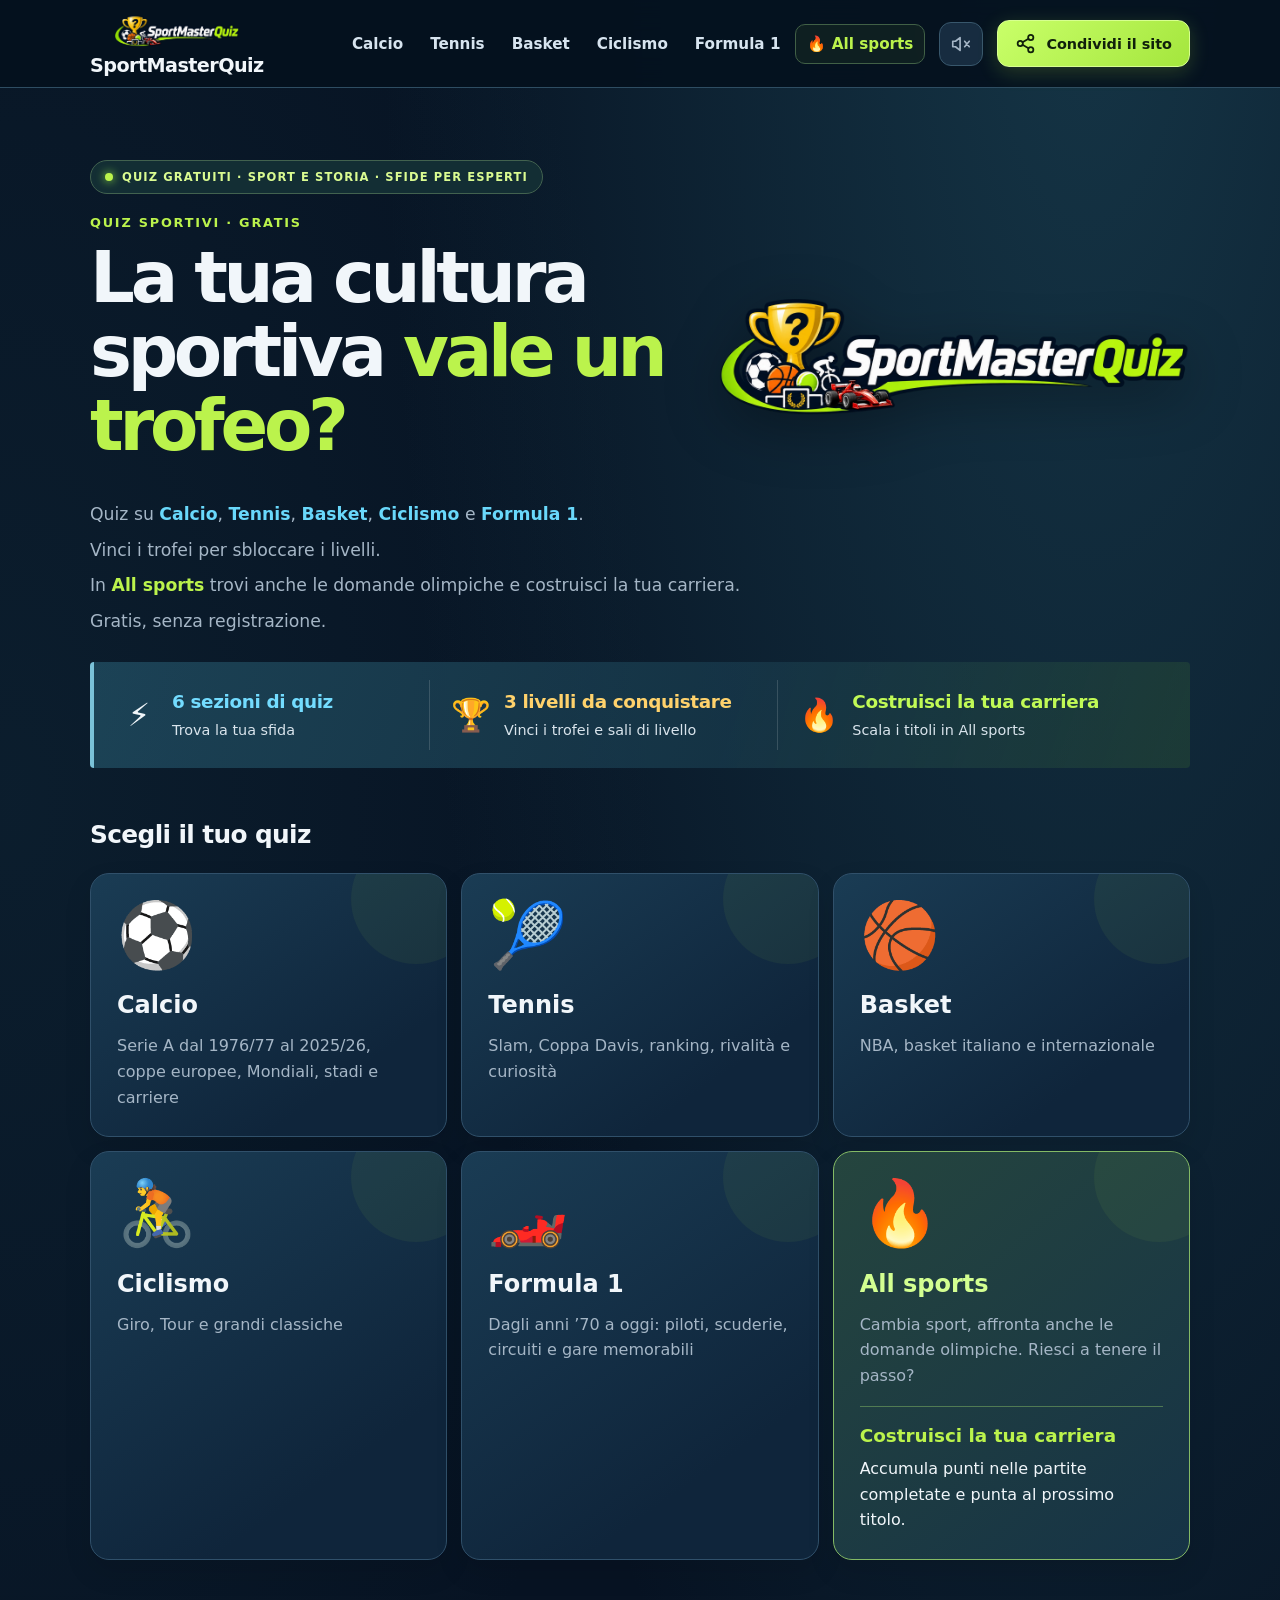
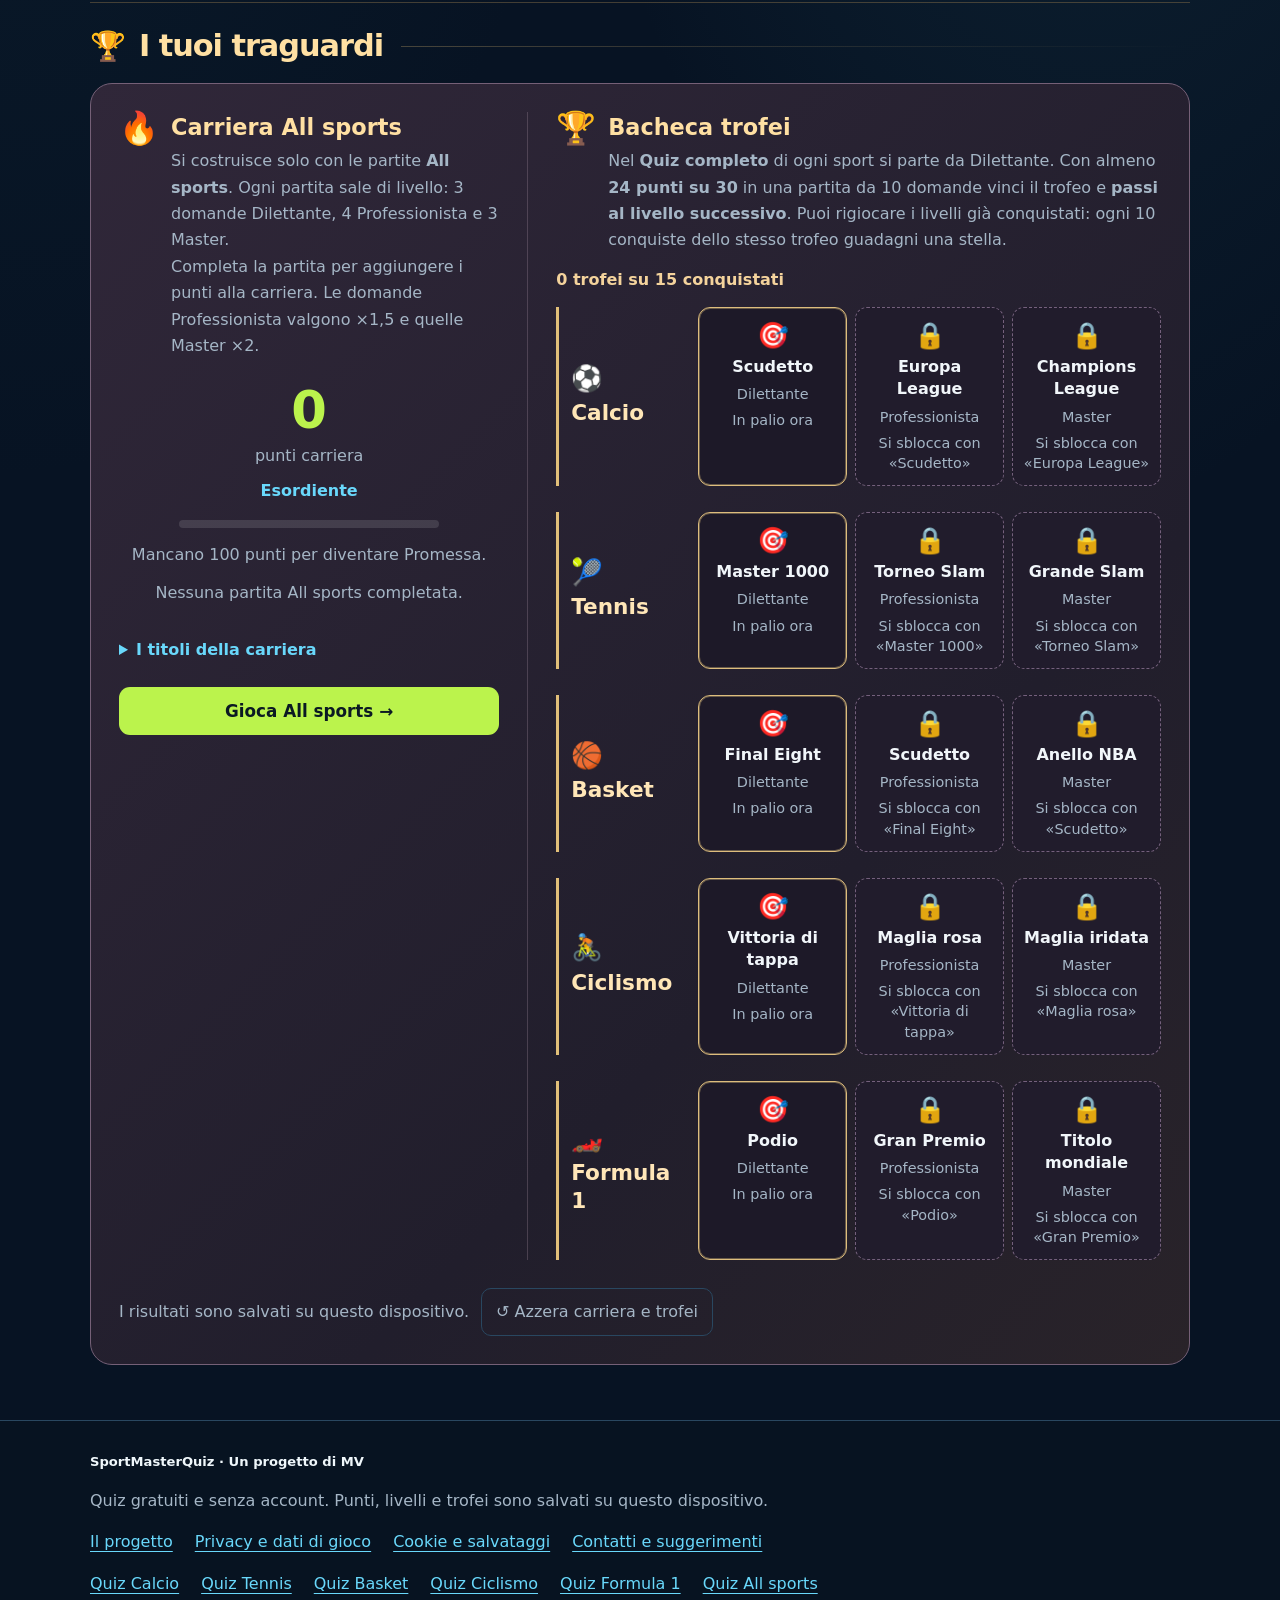
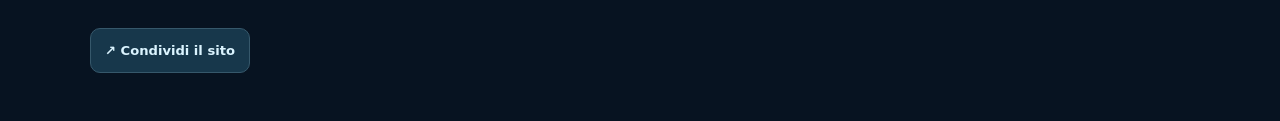
==== commit ebbdd596: "Aggiunge suoni opzionali e celebrazioni per trofei e titoli di carriera" ====
--- a/index.html
+++ b/index.html
@@ -313,7 +313,18 @@
 @media(max-width:480px){.quizFootballGrid .fgCell{min-height:98px}.quizFootballGrid .fgTable th{font-size:.88rem}}
 
 </style>
-</head><body><header><div class="wrap nav"><button class="brand" onclick="goHome()" aria-label="SportMasterQuiz, torna alla home"><img src="logo-sportmasterquiz-motori.svg" alt="" onerror="this.style.display='none'"><span class="brandName">SportMasterQuiz</span></button><button type="button" class="shareTop" onclick="shareSite()" aria-label="Condividi il sito"><svg aria-hidden="true" viewBox="0 0 24 24" width="21" height="21" fill="none" stroke="currentColor" stroke-width="2" stroke-linecap="round" stroke-linejoin="round"><circle cx="18" cy="5" r="3"></circle><circle cx="6" cy="12" r="3"></circle><circle cx="18" cy="19" r="3"></circle><path d="m8.6 10.5 6.8-4M8.6 13.5l6.8 4"></path></svg><span>Condividi il sito</span></button><button class="menuToggle" id="menuToggle" aria-expanded="false" aria-controls="topMenu" onclick="toggleMenu()">☰ Menu</button><nav id="topMenu" class="topMenu" aria-label="Categorie sport"><button onclick="navSport('calcio')">Calcio</button><button onclick="navSport('tennis')">Tennis</button><button onclick="navSport('basket')">Basket</button><button onclick="navSport('ciclismo')">Ciclismo</button><button onclick="navSport('formula1')">Formula 1</button><button class="navChallenge" onclick="navSport('misto')">🔥 All sports</button></nav></div></header><main class="wrap"><noscript><p class="siteNotice">Per giocare occorre attivare JavaScript. Puoi comunque esplorare gli sport e leggere le informazioni sul gioco usando i collegamenti del sito.</p></noscript><section id="viewHome"><div class="hero"><div class="heroRibbon"><span class="liveDot"></span> QUIZ GRATUITI · SPORT E STORIA · SFIDE PER ESPERTI</div><div class="eyebrow">QUIZ SPORTIVI · GRATIS</div><div class="heroIdentity"><h1>La tua cultura sportiva <em>vale un trofeo?</em></h1><div class="heroLogo"><img src="logo-sportmasterquiz-motori.svg" alt="SportMasterQuiz" width="2172" height="724" decoding="async"></div></div><p class="lead"><span class="heroDesktopIntro"><span class="heroIntroLine">Quiz su <strong class="heroSportName">Calcio</strong>, <strong class="heroSportName">Tennis</strong>, <strong class="heroSportName">Basket</strong>, <strong class="heroSportName">Ciclismo</strong> e <strong class="heroSportName">Formula 1</strong>.</span><span class="heroIntroLine">Vinci i trofei per sbloccare i livelli.</span><span class="heroIntroLine">In <strong class="heroAllSports">All sports</strong> trovi anche le domande olimpiche e costruisci la tua carriera.</span><span class="heroIntroLine">Gratis, senza registrazione.</span></span><span class="heroMobileIntro"><span class="heroIntroLine">Scegli uno sport o prova <strong class="heroAllSports">All sports</strong>.</span><span class="heroIntroLine">Gratis, senza registrazione.</span></span></p><ul class="heroHighlights" aria-label="Le sfide di SportMasterQuiz">
+<style id="quizEffectsStyles">
+/* Sound preference is always reachable, including during a game. */
+.nav{grid-template-columns:auto minmax(0,1fr) auto auto;gap:10px 14px}.nav>.soundToggle{grid-column:3;grid-row:1}.nav>.shareTop{grid-column:4}
+.soundToggle{display:inline-flex;align-items:center;justify-content:center;width:44px;height:44px;padding:9px;border:1px solid #38576c;border-radius:12px;background:#172c40;color:#a5b6c6;flex-shrink:0}.soundToggle:hover:enabled{border-color:var(--sky);color:#d4eff8}.soundToggle[aria-pressed=true]{color:var(--lime);border-color:#83a957;background:#203c34}.soundToggle:disabled{opacity:.55;cursor:default}.soundToggle:focus-visible{outline:3px solid var(--sky);outline-offset:3px}.soundToggle svg{display:block;flex-shrink:0}
+.quizCelebrationCanvas{position:fixed;inset:0;width:100%;height:100%;z-index:25;pointer-events:none}
+#resultPrize.celebrateTrophy{border-color:#eecf7e;box-shadow:0 0 0 2px #ffd47522,0 8px 32px #ffd4751f}#resultPrize.celebrateCareer{border-color:#80d9c0;box-shadow:0 0 0 2px #69d8fb22,0 8px 32px #69d8fb1f}
+@media(max-width:900px){.nav{grid-template-columns:minmax(0,1fr) auto auto auto;gap:8px}.nav>.soundToggle{grid-column:2}.nav>.shareTop{grid-column:3}.nav>.menuToggle{grid-column:4}.nav>.topMenu{grid-column:1/-1;grid-row:auto}.soundToggle{width:42px;height:42px}}
+@media(max-width:380px){.nav>.menuToggle{width:42px;min-width:42px;padding:9px;font-size:0}.nav>.menuToggle::before{content:'☰';font-size:1rem}.brandName{font-size:.94rem}}
+@media(prefers-reduced-motion:reduce){.quizCelebrationCanvas{display:none}}
+
+</style>
+</head><body><header><div class="wrap nav"><button class="brand" onclick="goHome()" aria-label="SportMasterQuiz, torna alla home"><img src="logo-sportmasterquiz-motori.svg" alt="" onerror="this.style.display='none'"><span class="brandName">SportMasterQuiz</span></button><button type="button" id="quizAudioToggle" class="soundToggle" onclick="toggleQuizAudio()" aria-label="Attiva i suoni" aria-pressed="false" title="Attiva i suoni"><svg viewBox="0 0 24 24" width="22" height="22" fill="none" stroke="currentColor" stroke-width="1.8" stroke-linecap="round" stroke-linejoin="round" aria-hidden="true"><path d="M11 5 6 9H3v6h3l5 4Z"/><path d="m16 9 5 6m0-6-5 6"/></svg></button><span id="quizAudioStatus" class="visuallyHidden" role="status" aria-live="polite"></span><button type="button" class="shareTop" onclick="shareSite()" aria-label="Condividi il sito"><svg aria-hidden="true" viewBox="0 0 24 24" width="21" height="21" fill="none" stroke="currentColor" stroke-width="2" stroke-linecap="round" stroke-linejoin="round"><circle cx="18" cy="5" r="3"></circle><circle cx="6" cy="12" r="3"></circle><circle cx="18" cy="19" r="3"></circle><path d="m8.6 10.5 6.8-4M8.6 13.5l6.8 4"></path></svg><span>Condividi il sito</span></button><button class="menuToggle" id="menuToggle" aria-label="Menu" aria-expanded="false" aria-controls="topMenu" onclick="toggleMenu()">☰ Menu</button><nav id="topMenu" class="topMenu" aria-label="Categorie sport"><button onclick="navSport('calcio')">Calcio</button><button onclick="navSport('tennis')">Tennis</button><button onclick="navSport('basket')">Basket</button><button onclick="navSport('ciclismo')">Ciclismo</button><button onclick="navSport('formula1')">Formula 1</button><button class="navChallenge" onclick="navSport('misto')">🔥 All sports</button></nav></div></header><main class="wrap"><noscript><p class="siteNotice">Per giocare occorre attivare JavaScript. Puoi comunque esplorare gli sport e leggere le informazioni sul gioco usando i collegamenti del sito.</p></noscript><section id="viewHome"><div class="hero"><div class="heroRibbon"><span class="liveDot"></span> QUIZ GRATUITI · SPORT E STORIA · SFIDE PER ESPERTI</div><div class="eyebrow">QUIZ SPORTIVI · GRATIS</div><div class="heroIdentity"><h1>La tua cultura sportiva <em>vale un trofeo?</em></h1><div class="heroLogo"><img src="logo-sportmasterquiz-motori.svg" alt="SportMasterQuiz" width="2172" height="724" decoding="async"></div></div><p class="lead"><span class="heroDesktopIntro"><span class="heroIntroLine">Quiz su <strong class="heroSportName">Calcio</strong>, <strong class="heroSportName">Tennis</strong>, <strong class="heroSportName">Basket</strong>, <strong class="heroSportName">Ciclismo</strong> e <strong class="heroSportName">Formula 1</strong>.</span><span class="heroIntroLine">Vinci i trofei per sbloccare i livelli.</span><span class="heroIntroLine">In <strong class="heroAllSports">All sports</strong> trovi anche le domande olimpiche e costruisci la tua carriera.</span><span class="heroIntroLine">Gratis, senza registrazione.</span></span><span class="heroMobileIntro"><span class="heroIntroLine">Scegli uno sport o prova <strong class="heroAllSports">All sports</strong>.</span><span class="heroIntroLine">Gratis, senza registrazione.</span></span></p><ul class="heroHighlights" aria-label="Le sfide di SportMasterQuiz">
 <li class="heroHighlight highlightQuiz"><span class="highlightIcon" aria-hidden="true">⚡</span><div class="highlightCopy"><strong>6 sezioni di quiz</strong><span>Trova la tua sfida</span></div></li>
 <li class="heroHighlight highlightLevels"><span class="highlightIcon" aria-hidden="true">🏆</span><div class="highlightCopy"><strong>3 livelli da conquistare</strong><span>Vinci i trofei e sali di livello</span></div></li>
 <li class="heroHighlight highlightCareer"><span class="highlightIcon" aria-hidden="true">🔥</span><div class="highlightCopy"><strong>Costruisci la tua carriera</strong><span>Scala i titoli in All sports</span></div></li>
@@ -481,7 +492,7 @@
 
 function shuffled(arr){const a=arr.slice();for(let i=a.length-1;i>0;i--){const j=Math.floor(Math.random()*(i+1));[a[i],a[j]]=[a[j],a[i]]}return a}
 function topicMatch(q,topic){return topic==='sagome'?q.cat==='formula1'&&q.format==='circuito':topic==='serie_all'?['serie_storica','serie_moderna'].includes(q.topic):q.topic===topic}
-function toggle(view){['viewHome','viewCategory','viewQuiz','viewAbout'].forEach(v=>el(v).classList.toggle('hidden',v!==view));window.scrollTo(0,0)}
+function toggle(view){stopQuizCelebration();stopQuizSound();['viewHome','viewCategory','viewQuiz','viewAbout'].forEach(v=>el(v).classList.toggle('hidden',v!==view));window.scrollTo(0,0)}
 function goHome(){clearSourceReturn();toggle('viewHome')}
 function showAbout(){toggle('viewAbout')}
 const trainingLevelChoice={};
@@ -605,6 +616,140 @@
   status.textContent=copied?'Link copiato! Incollalo dove preferisci.':'Il link è selezionato: usa Copia dal tuo dispositivo.';
  }
 }
+
+// Optional, locally synthesized feedback. No audio is played on page load.
+const quizEffects={enabled:false,available:typeof(window.AudioContext||window.webkitAudioContext)==='function',context:null,master:null,voices:new Set(),generation:0,restoring:false,animation:null};
+const quizAudioStorageKey='smq_audio_v1';
+function savedQuizAudio(){try{return localStorage.getItem(quizAudioStorageKey)==='on'}catch(e){return false}}
+function renderQuizAudioControl(announce=false){
+ const button=el('quizAudioToggle');if(!button)return;
+ const enabled=quizEffects.enabled&&quizEffects.available;
+ button.disabled=!quizEffects.available;button.setAttribute('aria-pressed',String(enabled));
+ const label=!quizEffects.available?'Audio non disponibile in questo browser':enabled?'Disattiva i suoni':'Attiva i suoni';
+ button.setAttribute('aria-label',label);button.title=label;
+ button.innerHTML='<svg viewBox="0 0 24 24" width="22" height="22" fill="none" stroke="currentColor" stroke-width="1.8" stroke-linecap="round" stroke-linejoin="round" aria-hidden="true"><path d="M11 5 6 9H3v6h3l5 4Z"/>'+(enabled?'<path d="M15 8a6 6 0 0 1 0 8m3-11a10 10 0 0 1 0 14"/>':'<path d="m16 9 5 6m0-6-5 6"/>')+'</svg>';
+ if(announce)el('quizAudioStatus').textContent=!quizEffects.available?'Audio non disponibile in questo browser.':enabled?'Suoni attivati.':'Suoni disattivati.';
+}
+function ensureQuizAudio(){
+ if(!quizEffects.enabled||!quizEffects.available)return null;
+ try{
+  if(!quizEffects.context||quizEffects.context.state==='closed'){
+   const Audio=window.AudioContext||window.webkitAudioContext;
+   quizEffects.context=new Audio();quizEffects.master=quizEffects.context.createGain();
+   quizEffects.master.gain.value=.38;quizEffects.master.connect(quizEffects.context.destination);
+  }
+  return quizEffects.context;
+ }catch(e){quizEffects.available=false;renderQuizAudioControl(true);return null}
+}
+function unlockQuizAudio(){
+ if(!quizEffects.enabled||document.hidden)return;
+ const context=ensureQuizAudio();
+ if(context&&context.state==='suspended')try{Promise.resolve(context.resume()).catch(()=>{})}catch(e){}
+}
+function stopQuizSound(){
+ quizEffects.generation++;
+ for(const voice of quizEffects.voices){
+  try{const now=voice.context.currentTime;voice.gain.gain.cancelScheduledValues(now);voice.gain.gain.setTargetAtTime(0,now,.005);voice.oscillator.stop(now+.025)}catch(e){}
+ }
+ quizEffects.voices.clear();
+}
+function toggleQuizAudio(){
+ if(!quizEffects.available)return;
+ quizEffects.enabled=!quizEffects.enabled;
+ try{localStorage.setItem(quizAudioStorageKey,quizEffects.enabled?'on':'off')}catch(e){}
+ renderQuizAudioControl(true);
+ if(quizEffects.enabled)playQuizSound('preview');else stopQuizSound();
+}
+function quizTone(context,output,frequency,start,duration,shape='sine',volume=.14,endFrequency=null){
+ const oscillator=context.createOscillator(),gain=context.createGain();
+ if(shape==='brass'){
+  const real=new Float32Array(8),imag=new Float32Array([0,1,.62,.37,.22,.13,.08,.04]);
+  oscillator.setPeriodicWave(context.createPeriodicWave(real,imag));
+ }else oscillator.type=shape;
+ oscillator.frequency.setValueAtTime(frequency,start);
+ if(endFrequency)oscillator.frequency.exponentialRampToValueAtTime(endFrequency,start+duration);
+ const attack=shape==='brass'?.025:.008;
+ gain.gain.setValueAtTime(.0001,start);gain.gain.exponentialRampToValueAtTime(volume,start+attack);
+ if(shape==='brass')gain.gain.setValueAtTime(volume*.85,start+duration*.55);
+ gain.gain.exponentialRampToValueAtTime(.0001,start+duration);
+ oscillator.connect(gain);gain.connect(output);
+ const voice={context,oscillator,gain};if(context===quizEffects.context)quizEffects.voices.add(voice);
+ oscillator.onended=()=>{quizEffects.voices.delete(voice);try{oscillator.disconnect();gain.disconnect()}catch(e){}};
+ oscillator.start(start);oscillator.stop(start+duration+.015);
+}
+function scheduleQuizCue(context,output,kind,start=context.currentTime+.015){
+ if(kind==='preview')quizTone(context,output,660,start,.12,'sine',.12);
+ else if(kind==='correct'){
+  quizTone(context,output,880,start,.19,'sine',.17);
+  quizTone(context,output,1318.51,start+.105,.2,'sine',.14);
+ }else if(kind==='partial')quizTone(context,output,659.25,start,.21,'sine',.13,783.99);
+ else if(kind==='wrong')quizTone(context,output,185,start,.14,'triangle',.12,110);
+ else if(kind==='trophy'){
+  [[523.25,0,.16],[659.25,.17,.16],[783.99,.34,.22],[1046.5,.57,.37]].forEach(([frequency,delay,length])=>quizTone(context,output,frequency,start+delay,length,'brass',.14));
+ }else if(kind==='career'){
+  [[523.25,0,.21],[659.25,.13,.23],[783.99,.27,.25],[1046.5,.43,.29],[1318.51,.62,.36]].forEach(([frequency,delay,length])=>quizTone(context,output,frequency,start+delay,length,'sine',.15));
+ }
+}
+function playQuizSound(kind){
+ if(!quizEffects.enabled||quizEffects.restoring||document.hidden)return;
+ stopQuizSound();const generation=quizEffects.generation,context=ensureQuizAudio();if(!context)return;
+ const play=()=>{if(generation!==quizEffects.generation||!quizEffects.enabled||quizEffects.restoring||document.hidden||context.state!=='running')return;try{scheduleQuizCue(context,quizEffects.master,kind)}catch(e){stopQuizSound()}};
+ if(context.state==='running')play();
+ else try{Promise.resolve(context.resume()).then(play).catch(()=>{})}catch(e){}
+}
+function stopQuizCelebration(){
+ const animation=quizEffects.animation;
+ if(animation){cancelAnimationFrame(animation.frame);clearTimeout(animation.timer);animation.canvas?.remove();quizEffects.animation=null;}
+ el('resultPrize')?.classList.remove('celebrateTrophy','celebrateCareer');
+}
+function celebrateQuizAchievement(kind){
+ if(quizEffects.restoring||document.hidden)return;
+ stopQuizCelebration();playQuizSound(kind);
+ const prize=el('resultPrize');prize.classList.add(kind==='career'?'celebrateCareer':'celebrateTrophy');
+ const animation={canvas:null,frame:0,timer:0};quizEffects.animation=animation;
+ animation.timer=setTimeout(stopQuizCelebration,1950);
+ if(window.matchMedia?.('(prefers-reduced-motion: reduce)').matches)return;
+ const canvas=document.createElement('canvas');canvas.id='quizCelebrationCanvas';canvas.className='quizCelebrationCanvas';canvas.setAttribute('aria-hidden','true');
+ const width=innerWidth,height=innerHeight,ratio=Math.min(devicePixelRatio||1,1.5);
+ canvas.width=Math.round(width*ratio);canvas.height=Math.round(height*ratio);
+ let context;try{context=canvas.getContext('2d')}catch(e){}
+ if(!context)return;
+ context.setTransform(ratio,0,0,ratio,0,0);document.body.append(canvas);animation.canvas=canvas;
+ const colors=['#ffd475','#bbf34c','#69d8fb','#ff9aaf','#f6edca'],particles=[];
+ if(kind==='trophy'){
+  for(let i=0;i<72;i++)particles.push({x:Math.random()*width,y:-Math.random()*height*.32,vx:(Math.random()-.5)*110,vy:150+Math.random()*170,size:3+Math.random()*4,angle:Math.random()*Math.PI,spin:(Math.random()-.5)*6,color:colors[i%colors.length]});
+ }else{
+  [[.27,.3,0],[.73,.34,.36],[.5,.23,.72]].forEach(([x,y,delay],burst)=>{
+   for(let i=0;i<24;i++){const angle=i*Math.PI/12,speed=65+Math.random()*105;particles.push({x:x*width,y:Math.min(y*height,280),vx:Math.cos(angle)*speed,vy:Math.sin(angle)*speed,delay,life:.7+Math.random()*.3,color:colors[(i+burst)%colors.length]})}
+  });
+ }
+ const start=performance.now();let previous=start;
+ const draw=now=>{
+  if(quizEffects.animation!==animation)return;
+  const elapsed=(now-start)/1000,dt=Math.min((now-previous)/1000,.035);previous=now;
+  if(elapsed>=1.85){stopQuizCelebration();return}
+  context.clearRect(0,0,width,height);
+  for(const particle of particles){
+   if(kind==='trophy'){
+    particle.x+=particle.vx*dt;particle.y+=particle.vy*dt;particle.vy+=180*dt;particle.angle+=particle.spin*dt;
+    context.globalAlpha=Math.min(1,(1.85-elapsed)/.5)*.9;context.fillStyle=particle.color;
+    context.save();context.translate(particle.x,particle.y);context.rotate(particle.angle);context.fillRect(-particle.size/2,-particle.size,particle.size,particle.size*1.7);context.restore();
+   }else{
+    const age=elapsed-particle.delay;if(age<0||age>particle.life)continue;
+    const x=particle.x+particle.vx*age,y=particle.y+particle.vy*age+32*age*age;
+    context.globalAlpha=Math.min(1,age/.055)*(1-age/particle.life)*.9;context.strokeStyle=particle.color;context.lineWidth=2;context.lineCap='round';context.beginPath();context.moveTo(x-particle.vx*.025,y-particle.vy*.025);context.lineTo(x,y);context.stroke();
+   }
+  }
+  animation.frame=requestAnimationFrame(draw);
+ };
+ animation.frame=requestAnimationFrame(draw);
+}
+quizEffects.enabled=savedQuizAudio();renderQuizAudioControl();
+document.addEventListener('pointerdown',unlockQuizAudio,{capture:true,passive:true});
+document.addEventListener('keydown',event=>{if(!event.repeat)unlockQuizAudio()},{capture:true});
+document.addEventListener('visibilitychange',()=>{if(document.hidden){stopQuizSound();stopQuizCelebration()}});
+window.addEventListener('pagehide',()=>{stopQuizSound();stopQuizCelebration()});
+window.addEventListener('storage',event=>{if(event.key===quizAudioStorageKey||event.key===null){quizEffects.enabled=savedQuizAudio();renderQuizAudioControl();if(!quizEffects.enabled)stopQuizSound()}});
 
 const formatNames={griglia:'Griglia',circuito:'Circuito',classica:'Domanda classica',carriera:'Carriera a tappe',indizi:'Chi sono?',ordina:'Metti in ordine',abbina:'Abbina',stima:'Stima'};
 let gameWeighted=0,gamePoints=0,revealedHints=1,orderState=[],matchState=[],matchChoices=[],matchRows=[];
@@ -946,6 +1091,7 @@
 function finishQuestion(correct,points,detail){
  if(selected!==null)return;clearSourceReturn();const q=current[step];selected=correct?'correct':'wrong';
  questionResults[currentQuizSlot()]={kind:correct?'correct':points>0?'partial':'wrong',points,id:q.id};
+ playQuizSound(correct?'correct':points>0?'partial':'wrong');
  if(correct)score++;gamePoints+=points;gameWeighted+=points*(careerWeights[q.level]||1);
  el('formatPoints').classList.add('hidden');el('quizActions').classList.remove('hidden');
  el('formatPoints').textContent='+'+points+(points===1?' PUNTO':' PUNTI');
@@ -964,7 +1110,7 @@
 function finishGame(){
  if(finishedGameSaved||!current.length||step<current.length||selected===null)return;clearSourceReturn();finishedGameSaved=true;
  el('quizPlay').classList.add('hidden');el('quizResult').classList.remove('hidden');el('quizLevelBadge').classList.add('hidden');
- const max=current.length*3,prize=el('resultPrize');let shareText=null;prize.replaceChildren();
+ const max=current.length*3,prize=el('resultPrize');let shareText=null,achievement=null;prize.replaceChildren();
  el('finalScore').textContent=gamePoints+' / '+max+' punti';
  el('resultText').textContent=score+'/'+current.length+' sfide risolte. '+(gamePoints===max?'Percorso perfetto!':gamePoints>=current.length*2?'Una bella gara: continua così!':'Ogni prova è un nuovo allenamento.');
  const line=(text,cls)=>{const p=document.createElement('p');if(cls)p.className=cls;p.textContent=text;prize.append(p)};
@@ -975,7 +1121,9 @@
   const result=addCareerPoints(gameWeighted),next=careerNext(result.total);
   line('+'+fmtNum(result.earned)+' punti carriera','prizeMain');
   line('Hai fatto '+gamePoints+' punti partita: quelli delle domande Professionista valgono ×1,5, quelli Master ×2.');
-  line((result.promoted?'Nuovo titolo: '+careerTitle(result.total)+'! ':'Carriera All sports: '+careerTitle(result.total)+', '+fmtNum(result.total)+' punti. ')+(next?'Mancano '+fmtNum(next[0]-result.total)+' punti per diventare '+next[1]+'.':'Sei al titolo più alto.'));
+  if(result.promoted)line('🎆 Nuovo titolo: '+careerTitle(result.total)+'!','prizePromo');
+  line((result.promoted?'':'Carriera All sports: '+careerTitle(result.total)+', '+fmtNum(result.total)+' punti. ')+(next?'Mancano '+fmtNum(next[0]-result.total)+' punti per diventare '+next[1]+'.':'Sei al titolo più alto.'));
+  if(result.promoted)achievement='career';
   if(result.promoted)shareText='Sono diventato '+careerTitle(result.total)+' nella carriera All sports di SportMasterQuiz! Riesci a fare meglio?';
  }else{
   const name=trophyName(currentCat,playingLevel),sport=trophySports[currentCat];
@@ -983,6 +1131,7 @@
    line('Partita completata senza trofeo.','prizeMain');line('Per vincere il trofeo «'+name+'», ottieni almeno 24 punti su 30 in una partita da 10 domande.');
   }else if(gamePoints>=trophyPoints){
    const unlockedBefore=unlockedIndex(currentCat),result=awardTrophy(currentCat,playingLevel);
+   achievement='trophy';
    line('🏆 Trofeo conquistato: '+name+'!','prizeMain');
    line('Nella tua bacheca: «'+name+'» ×'+result.count+'.'+(result.star?' Hai guadagnato una nuova stella ★!':'')+(result.complete?' Hai conquistato tutti e tre i trofei di '+sport.name+'!':''));
    shareText='Ho vinto il trofeo «'+name+'» ('+sport.name+', livello '+careerLevelNames[playingLevel]+') su SportMasterQuiz con '+gamePoints+'/'+max+' punti! Riesci a fare meglio?';
@@ -998,6 +1147,7 @@
  const heading=el('quizResult').querySelector('h2');heading.textContent=isTrainingGame()?'Allenamento completato!':'Partita completata!';
  const back=el('resultBackBtn');back.textContent=isTrainingGame()?'Altri allenamenti':'Altri quiz';back.onclick=()=>{if(isTrainingGame()){openCategory(currentCat);scrollQuizTo(el('trainingTitle'))}else goHome()};
  el('resultReplayBtn').textContent=isTrainingGame()?'Ripeti l’allenamento':'Gioca ancora';heading.tabIndex=-1;heading.focus({preventScroll:true});scrollQuizTo(heading);
+ if(achievement)celebrateQuizAchievement(achievement);
 }
 
 function nextQuestion(){if(selected===null)return;clearSourceReturn();step++;if(step>=current.length)finishGame();else renderQuestion()}
@@ -1128,6 +1278,8 @@
   // Replay only the current answer to rebuild its locked controls and feedback.
   // This does not call startQuiz/nextQuestion or write career/trophy progress.
   if(snapshot.selected!==null){
+   const previousRestoring=quizEffects.restoring;quizEffects.restoring=true;
+   try{
    if(q.format==='griglia')submitQuizGrid(true);
    else if(q.format==='ordina')submitOrder();
    else if(q.format==='abbina')submitMatches();
@@ -1137,6 +1289,7 @@
     if(q.photo)el('playerPhoto').dataset.ready='true';answer(snapshot.answer);
    }
    if(selected!==snapshot.selected)throw Error('Saved answer does not match');
+   }finally{quizEffects.restoring=previousRestoring}
   }
   score=snapshot.score;gamePoints=snapshot.points;gameWeighted=snapshot.weighted;updateGameScore();clearSourceReturn();
   requestAnimationFrame(()=>{const target=selected!==null?el('explanation'):el('questionText');scrollQuizTo(target);target.focus({preventScroll:true})});
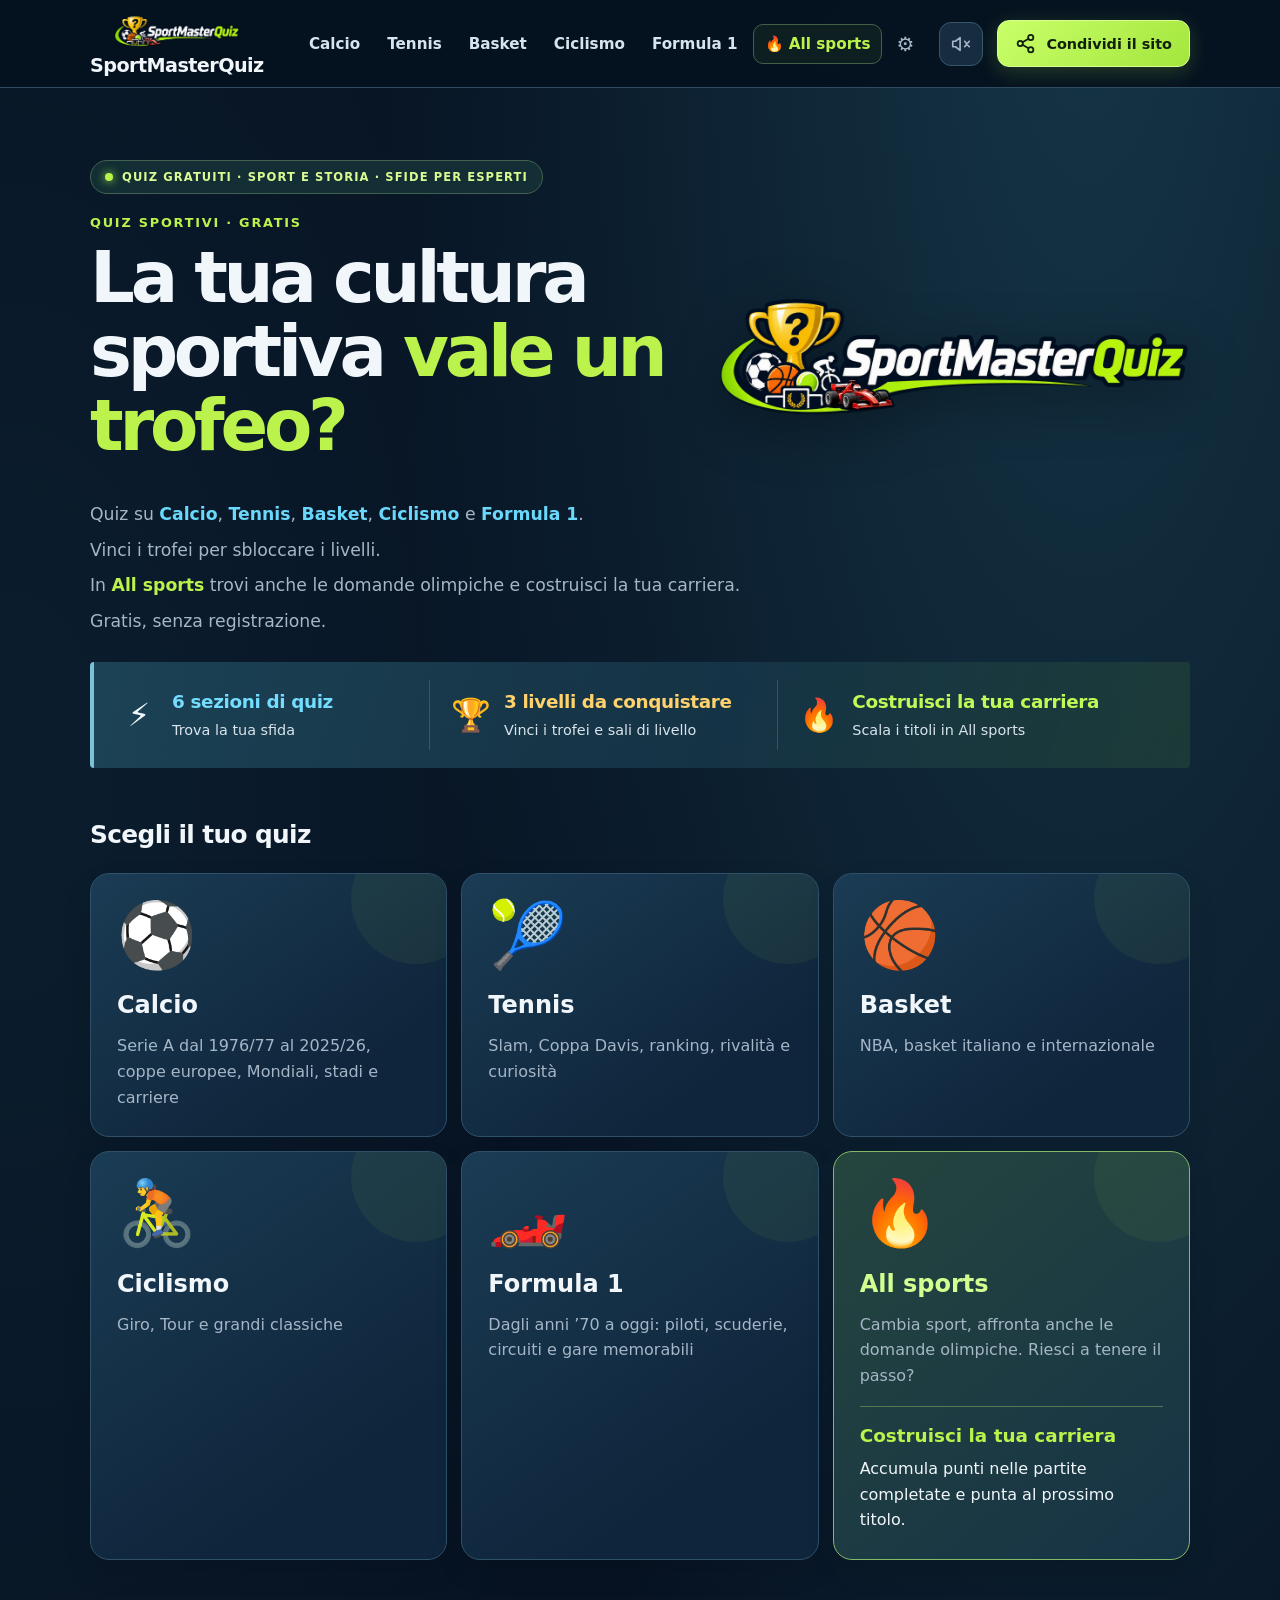
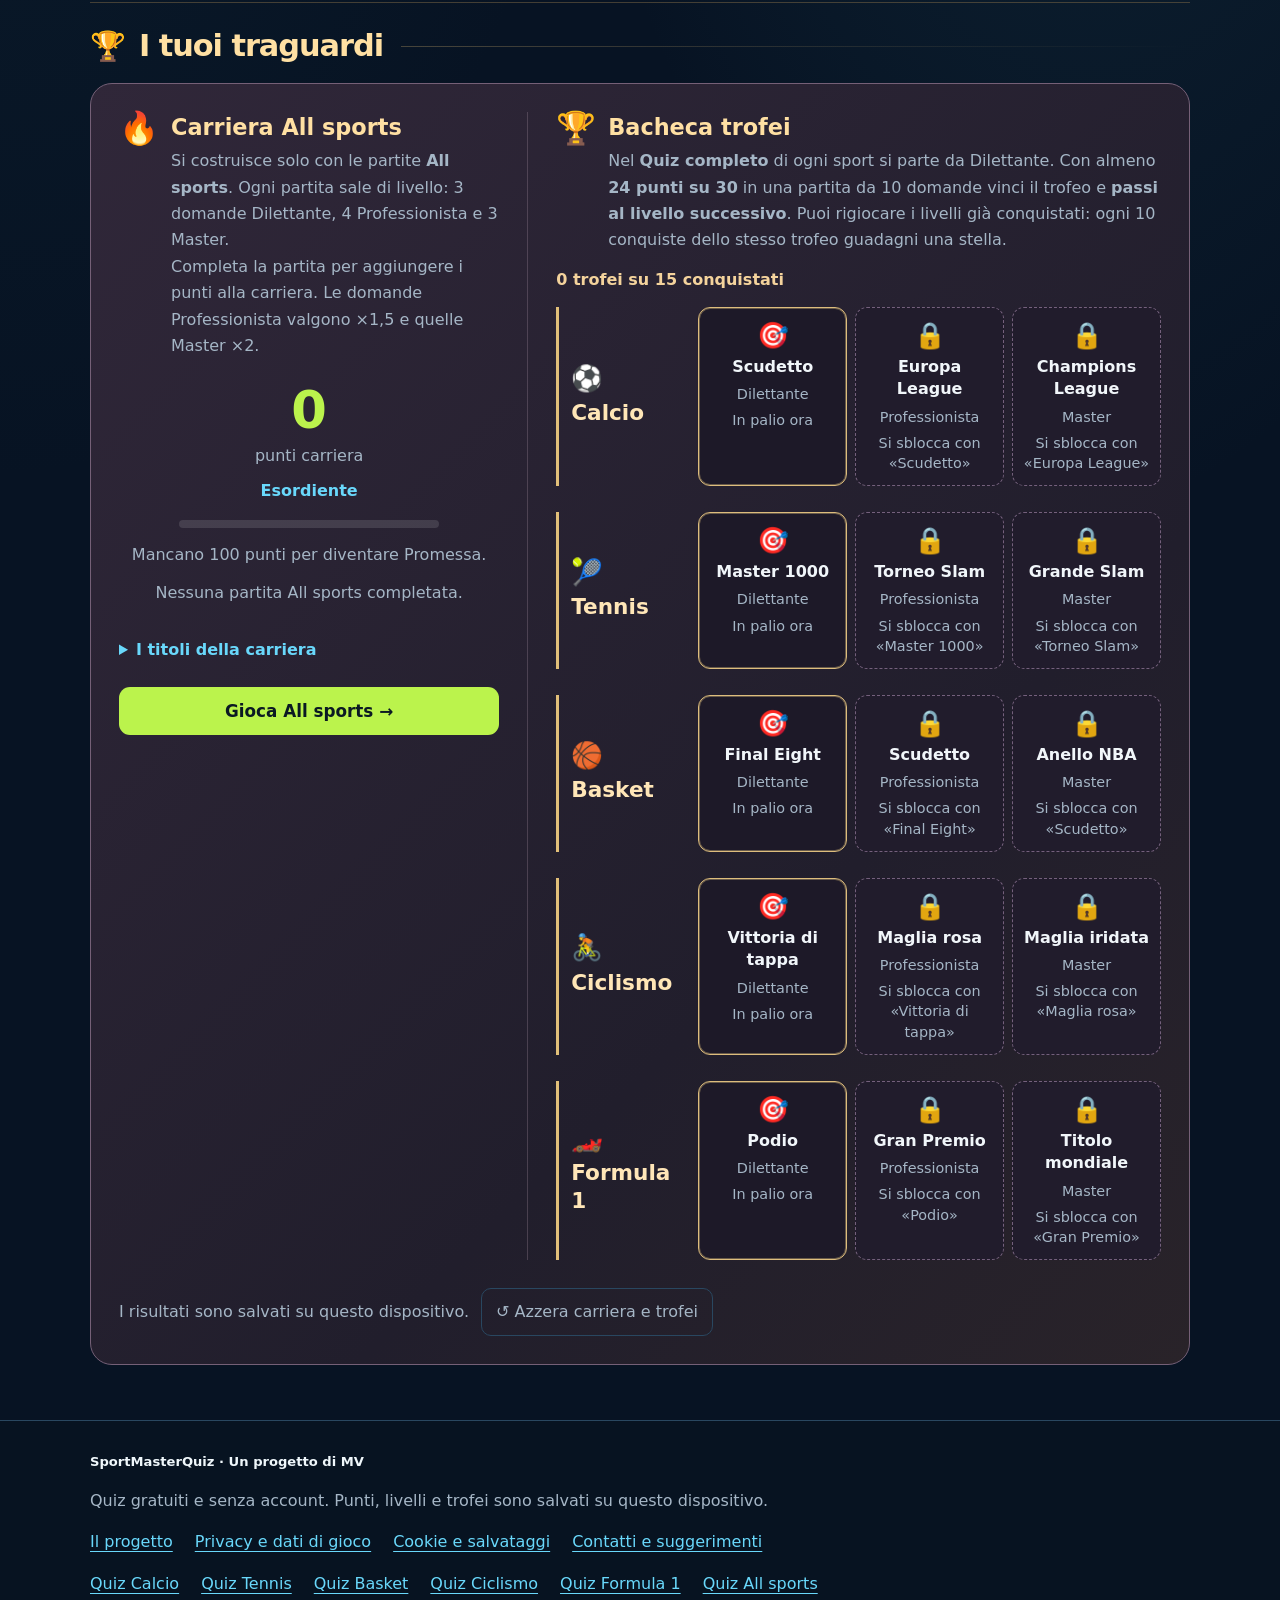
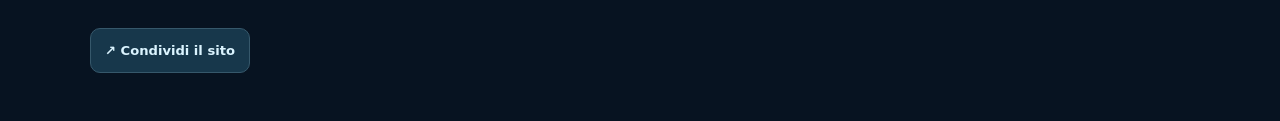
==== commit c6793a3f: "Rende visibili i suoni e aggiunge preferenze separate per la vibrazione" ====
--- a/index.html
+++ b/index.html
@@ -324,13 +324,31 @@
 @media(prefers-reduced-motion:reduce){.quizCelebrationCanvas{display:none}}
 
 </style>
-</head><body><header><div class="wrap nav"><button class="brand" onclick="goHome()" aria-label="SportMasterQuiz, torna alla home"><img src="logo-sportmasterquiz-motori.svg" alt="" onerror="this.style.display='none'"><span class="brandName">SportMasterQuiz</span></button><button type="button" id="quizAudioToggle" class="soundToggle" onclick="toggleQuizAudio()" aria-label="Attiva i suoni" aria-pressed="false" title="Attiva i suoni"><svg viewBox="0 0 24 24" width="22" height="22" fill="none" stroke="currentColor" stroke-width="1.8" stroke-linecap="round" stroke-linejoin="round" aria-hidden="true"><path d="M11 5 6 9H3v6h3l5 4Z"/><path d="m16 9 5 6m0-6-5 6"/></svg></button><span id="quizAudioStatus" class="visuallyHidden" role="status" aria-live="polite"></span><button type="button" class="shareTop" onclick="shareSite()" aria-label="Condividi il sito"><svg aria-hidden="true" viewBox="0 0 24 24" width="21" height="21" fill="none" stroke="currentColor" stroke-width="2" stroke-linecap="round" stroke-linejoin="round"><circle cx="18" cy="5" r="3"></circle><circle cx="6" cy="12" r="3"></circle><circle cx="18" cy="19" r="3"></circle><path d="m8.6 10.5 6.8-4M8.6 13.5l6.8 4"></path></svg><span>Condividi il sito</span></button><button class="menuToggle" id="menuToggle" aria-label="Menu" aria-expanded="false" aria-controls="topMenu" onclick="toggleMenu()">☰ Menu</button><nav id="topMenu" class="topMenu" aria-label="Categorie sport"><button onclick="navSport('calcio')">Calcio</button><button onclick="navSport('tennis')">Tennis</button><button onclick="navSport('basket')">Basket</button><button onclick="navSport('ciclismo')">Ciclismo</button><button onclick="navSport('formula1')">Formula 1</button><button class="navChallenge" onclick="navSport('misto')">🔥 All sports</button></nav></div></header><main class="wrap"><noscript><p class="siteNotice">Per giocare occorre attivare JavaScript. Puoi comunque esplorare gli sport e leggere le informazioni sul gioco usando i collegamenti del sito.</p></noscript><section id="viewHome"><div class="hero"><div class="heroRibbon"><span class="liveDot"></span> QUIZ GRATUITI · SPORT E STORIA · SFIDE PER ESPERTI</div><div class="eyebrow">QUIZ SPORTIVI · GRATIS</div><div class="heroIdentity"><h1>La tua cultura sportiva <em>vale un trofeo?</em></h1><div class="heroLogo"><img src="logo-sportmasterquiz-motori.svg" alt="SportMasterQuiz" width="2172" height="724" decoding="async"></div></div><p class="lead"><span class="heroDesktopIntro"><span class="heroIntroLine">Quiz su <strong class="heroSportName">Calcio</strong>, <strong class="heroSportName">Tennis</strong>, <strong class="heroSportName">Basket</strong>, <strong class="heroSportName">Ciclismo</strong> e <strong class="heroSportName">Formula 1</strong>.</span><span class="heroIntroLine">Vinci i trofei per sbloccare i livelli.</span><span class="heroIntroLine">In <strong class="heroAllSports">All sports</strong> trovi anche le domande olimpiche e costruisci la tua carriera.</span><span class="heroIntroLine">Gratis, senza registrazione.</span></span><span class="heroMobileIntro"><span class="heroIntroLine">Scegli uno sport o prova <strong class="heroAllSports">All sports</strong>.</span><span class="heroIntroLine">Gratis, senza registrazione.</span></span></p><ul class="heroHighlights" aria-label="Le sfide di SportMasterQuiz">
+<style id="quizFeedbackStyles">
+/* The invitation appears once, in the game, without opening a dialog. */
+.quizSoundInvite{display:flex;align-items:center;justify-content:space-between;gap:12px;flex-wrap:wrap;margin:0 0 16px;padding:13px 14px;border:1px solid #537889;border-left:3px solid var(--sky);border-radius:12px;background:#183647}.quizSoundInvite p{margin:0;line-height:1.4;font-size:.95rem;font-weight:750;color:#e5f7ff}.quizSoundInviteActions{display:flex;align-items:center;gap:3px 14px;flex-wrap:wrap}.quizSoundInviteActions .primary{padding:9px 13px;font-size:.9rem}.quizSoundInviteSkip{min-height:40px;padding:7px 0;color:#c3d5df;border:0;background:none;font-size:.9rem;text-decoration:underline;text-underline-offset:3px}
+.topMenu .feedbackSettingsButton{display:inline-flex;align-items:center;justify-content:center;gap:7px;min-height:40px;padding:8px 10px;color:var(--muted)}.feedbackSettingsLabel{display:none}.feedbackSettingsIcon{font-size:1.25rem;line-height:1}
+.quizFeedbackOption{display:flex;align-items:center;gap:14px;padding:15px 12px;border:1px solid var(--line);border-radius:12px;margin:12px 0;background:#153045;cursor:pointer}.quizFeedbackOption input{appearance:auto;display:block;width:23px;height:23px;min-width:23px;min-height:23px;padding:0;margin:0;accent-color:var(--lime)}.quizFeedbackOption input:focus-visible{outline:3px solid var(--sky);outline-offset:3px}.quizFeedbackOption span{min-width:0}.quizFeedbackOption strong{display:block;font-size:1rem}.quizFeedbackOption small{display:block;font-size:.87rem;line-height:1.45;color:var(--muted);margin-top:4px}.quizFeedbackDialog .quizFeedbackHelp{font-size:.86rem;line-height:1.5}.quizFeedbackDone{display:flex;justify-content:flex-end;margin:20px 0 0}
+@media(max-width:900px){.feedbackSettingsLabel{display:inline}.topMenu .feedbackSettingsButton{justify-content:flex-start}}
+@media(max-width:400px){.quizSoundInvite{gap:8px;padding:12px}.quizSoundInviteActions{gap:16px}.quizFeedbackDialog{padding:20px}}
+
+</style>
+</head><body><header><div class="wrap nav"><button class="brand" onclick="goHome()" aria-label="SportMasterQuiz, torna alla home"><img src="logo-sportmasterquiz-motori.svg" alt="" onerror="this.style.display='none'"><span class="brandName">SportMasterQuiz</span></button><button type="button" id="quizAudioToggle" class="soundToggle" onclick="toggleQuizAudio()" aria-label="Attiva i suoni" aria-pressed="false" title="Attiva i suoni"><svg viewBox="0 0 24 24" width="22" height="22" fill="none" stroke="currentColor" stroke-width="1.8" stroke-linecap="round" stroke-linejoin="round" aria-hidden="true"><path d="M11 5 6 9H3v6h3l5 4Z"/><path d="m16 9 5 6m0-6-5 6"/></svg></button><span id="quizAudioStatus" class="visuallyHidden" role="status" aria-live="polite"></span><button type="button" class="shareTop" onclick="shareSite()" aria-label="Condividi il sito"><svg aria-hidden="true" viewBox="0 0 24 24" width="21" height="21" fill="none" stroke="currentColor" stroke-width="2" stroke-linecap="round" stroke-linejoin="round"><circle cx="18" cy="5" r="3"></circle><circle cx="6" cy="12" r="3"></circle><circle cx="18" cy="19" r="3"></circle><path d="m8.6 10.5 6.8-4M8.6 13.5l6.8 4"></path></svg><span>Condividi il sito</span></button><button class="menuToggle" id="menuToggle" aria-label="Menu" aria-expanded="false" aria-controls="topMenu" onclick="toggleMenu()">☰ Menu</button><nav id="topMenu" class="topMenu" aria-label="Sport e preferenze"><button onclick="navSport('calcio')">Calcio</button><button onclick="navSport('tennis')">Tennis</button><button onclick="navSport('basket')">Basket</button><button onclick="navSport('ciclismo')">Ciclismo</button><button onclick="navSport('formula1')">Formula 1</button><button class="navChallenge" onclick="navSport('misto')">🔥 All sports</button><button type="button" class="feedbackSettingsButton" onclick="openQuizFeedbackSettings()" aria-label="Suoni e vibrazione" aria-haspopup="dialog" title="Suoni e vibrazione"><span class="feedbackSettingsIcon" aria-hidden="true">⚙</span><span class="feedbackSettingsLabel">Suoni e vibrazione</span></button></nav></div></header><main class="wrap"><noscript><p class="siteNotice">Per giocare occorre attivare JavaScript. Puoi comunque esplorare gli sport e leggere le informazioni sul gioco usando i collegamenti del sito.</p></noscript><section id="viewHome"><div class="hero"><div class="heroRibbon"><span class="liveDot"></span> QUIZ GRATUITI · SPORT E STORIA · SFIDE PER ESPERTI</div><div class="eyebrow">QUIZ SPORTIVI · GRATIS</div><div class="heroIdentity"><h1>La tua cultura sportiva <em>vale un trofeo?</em></h1><div class="heroLogo"><img src="logo-sportmasterquiz-motori.svg" alt="SportMasterQuiz" width="2172" height="724" decoding="async"></div></div><p class="lead"><span class="heroDesktopIntro"><span class="heroIntroLine">Quiz su <strong class="heroSportName">Calcio</strong>, <strong class="heroSportName">Tennis</strong>, <strong class="heroSportName">Basket</strong>, <strong class="heroSportName">Ciclismo</strong> e <strong class="heroSportName">Formula 1</strong>.</span><span class="heroIntroLine">Vinci i trofei per sbloccare i livelli.</span><span class="heroIntroLine">In <strong class="heroAllSports">All sports</strong> trovi anche le domande olimpiche e costruisci la tua carriera.</span><span class="heroIntroLine">Gratis, senza registrazione.</span></span><span class="heroMobileIntro"><span class="heroIntroLine">Scegli uno sport o prova <strong class="heroAllSports">All sports</strong>.</span><span class="heroIntroLine">Gratis, senza registrazione.</span></span></p><ul class="heroHighlights" aria-label="Le sfide di SportMasterQuiz">
 <li class="heroHighlight highlightQuiz"><span class="highlightIcon" aria-hidden="true">⚡</span><div class="highlightCopy"><strong>6 sezioni di quiz</strong><span>Trova la tua sfida</span></div></li>
 <li class="heroHighlight highlightLevels"><span class="highlightIcon" aria-hidden="true">🏆</span><div class="highlightCopy"><strong>3 livelli da conquistare</strong><span>Vinci i trofei e sali di livello</span></div></li>
 <li class="heroHighlight highlightCareer"><span class="highlightIcon" aria-hidden="true">🔥</span><div class="highlightCopy"><strong>Costruisci la tua carriera</strong><span>Scala i titoli in All sports</span></div></li>
-</ul></div><div class="sectionHead"><h2 id="arenasTitle" tabindex="-1">Scegli il tuo quiz</h2></div><div class="cards" id="cards"><a class="tile sportTile sport-calcio" href="/calcio/" onclick="openSportLink(event,'calcio')"><span class="emoji" aria-hidden="true">⚽</span><strong>Calcio</strong><small><span class="sportCardDesktop">Serie A dal 1976/77 al 2025/26, coppe europee, Mondiali, stadi e carriere</span><span class="sportCardMobile">Serie A, coppe e nazionali</span></small></a><a class="tile sportTile sport-tennis" href="/tennis/" onclick="openSportLink(event,'tennis')"><span class="emoji" aria-hidden="true">🎾</span><strong>Tennis</strong><small><span class="sportCardDesktop">Slam, Coppa Davis, ranking, rivalità e curiosità</span><span class="sportCardMobile">Slam, Davis e campioni</span></small></a><a class="tile sportTile sport-basket" href="/basket/" onclick="openSportLink(event,'basket')"><span class="emoji" aria-hidden="true">🏀</span><strong>Basket</strong><small><span class="sportCardDesktop">NBA, basket italiano e internazionale</span><span class="sportCardMobile">NBA, Italia ed Europa</span></small></a><a class="tile sportTile sport-ciclismo" href="/ciclismo/" onclick="openSportLink(event,'ciclismo')"><span class="emoji" aria-hidden="true">🚴</span><strong>Ciclismo</strong><small><span class="sportCardDesktop">Giro, Tour e grandi classiche</span><span class="sportCardMobile">Grandi Giri e classiche</span></small></a><a class="tile sportTile sport-formula1" href="/formula-1/" onclick="openSportLink(event,'formula1')"><span class="emoji" aria-hidden="true">🏎️</span><strong>Formula 1</strong><small><span class="sportCardDesktop">Dagli anni ’70 a oggi: piloti, scuderie, circuiti e gare memorabili</span><span class="sportCardMobile">Piloti, circuiti e scuderie</span></small></a><a class="tile allSportsTile sport-misto" href="/all-sports/" onclick="openSportLink(event,'misto')"><span class="emoji" aria-hidden="true">🔥</span><strong>All sports</strong><small><span class="sportCardDesktop">Cambia sport, affronta anche le domande olimpiche. Riesci a tenere il passo?</span><span class="sportCardMobile">Sport diversi e domande olimpiche</span></small><span class="allSportsCareer"><span class="allSportsCareerTitle">Costruisci la tua carriera</span><span class="allSportsCareerText">Accumula punti nelle partite completate e punta al prossimo titolo.</span></span></a></div><div class="achievementHeading"><span aria-hidden="true">🏆</span><h2 id="achievementsTitle">I tuoi traguardi</h2></div><section class="achievements" aria-labelledby="achievementsTitle"><div class="achBox achCareer"><div class="achHead"><span class="achIcon" aria-hidden="true">🔥</span><div><h3>Carriera All sports</h3><p>Si costruisce solo con le partite <strong>All sports</strong>. Ogni partita sale di livello: 3 domande Dilettante, 4 Professionista e 3 Master.</p><p>Completa la partita per aggiungere i punti alla carriera. Le domande Professionista valgono ×1,5 e quelle Master ×2.</p></div></div><div class="achScore"><b id="careerPoints">0</b><small>punti carriera</small><strong id="careerTitle">Esordiente</strong><div id="careerBar" class="careerBar" role="progressbar" aria-label="Progresso della carriera All sports" aria-valuemin="0" aria-valuemax="100" aria-valuenow="0"><span id="careerBarFill"></span></div><span id="careerProgress" class="careerProgress">Mancano 100 punti per diventare Promessa.</span><span id="careerGames" class="careerGames">Nessuna partita All sports ancora.</span></div><details class="achDetails"><summary>I titoli della carriera</summary><ul><li><b>Esordiente</b> da 0 punti</li><li><b>Promessa</b> da 100</li><li><b>Campione</b> da 300</li><li><b>Fuoriclasse</b> da 700</li><li><b>Leggenda</b> da 1.500</li></ul><p>I punti non si perdono: ogni partita completata ti avvicina al titolo successivo.</p></details><button type="button" class="primary achPlay" onclick="startQuiz('misto')">Gioca All sports →</button></div><div class="achBox achTrophies"><div class="achHead"><span class="achIcon" aria-hidden="true">🏆</span><div><h3>Bacheca trofei</h3><p>Nel <strong>Quiz completo</strong> di ogni sport si parte da Dilettante. Con almeno <strong>24 punti su 30</strong> in una partita da 10 domande vinci il trofeo e <strong>passi al livello successivo</strong>. Puoi rigiocare i livelli già conquistati: ogni 10 conquiste dello stesso trofeo guadagni una stella.</p></div></div><p id="trophySummary" class="trophySummary">0 trofei su 15 conquistati</p><div id="trophyGrid" class="trophyGrid" role="list" aria-label="Trofei per sport e livello"></div></div><p id="progressSaveNotice" class="progressSaveNotice hidden" role="status">Il browser non riesce a salvare i progressi. I risultati restano disponibili solo finché questa pagina rimane aperta.</p><p class="achFoot">I risultati sono salvati su questo dispositivo. <button type="button" class="resetCareerBtn" onclick="resetCareer()">↺ Azzera carriera e trofei</button></p></section></section><section id="viewCategory" class="hidden"><div class="hero slim"><button class="back" onclick="goHome()">← Tutti gli sport</button><h1 id="categoryTitle"></h1><p class="lead" id="categoryDesc"></p><div id="levelPicker" class="levelPicker" aria-live="polite"></div><div class="sectionHead"><h2>Gioca per il trofeo</h2><small>La sfida completa</small></div><div id="competitionCard"></div><section class="trainingSection" aria-labelledby="trainingTitle"><div class="sectionHead"><h2 id="trainingTitle" tabindex="-1">Allenamenti</h2><small>Per prepararti</small></div><p class="trainingIntro">Scegli un argomento e prova il livello che vuoi. Gli allenamenti non assegnano trofei e non modificano livelli o carriera.</p><div class="trainingLevelChooser"><label for="trainingDifficulty">Livello degli allenamenti</label><select id="trainingDifficulty" onchange="chooseTrainingLevel(this.value)"><option value="medio">Dilettante</option><option value="difficile">Professionista</option><option value="esperto">Master</option></select><span>Vale solo per gli allenamenti qui sotto: puoi provare anche i livelli non ancora sbloccati. Il livello del Quiz completo si sceglie più in alto.</span></div><div id="topicCards" class="topicCards"></div></section></div></section><section id="viewQuiz" class="hidden"><div class="quiz"><div class="quizIdentity" id="quizIdentity"><button class="back" id="quizBack" onclick="leaveQuiz()">← Home</button><span id="quizCategory" class="visuallyHidden"></span><span class="levelBadge" id="quizLevelBadge" role="img"></span></div><div id="quizPlay"><section id="quizGoal" class="goalPanel" role="group"><span id="goalIcon" class="goalCup" aria-hidden="true">🏆</span><div class="goalCopy"><strong id="goalName"></strong><span class="goalTarget" id="goalTarget"></span></div><div class="goalScore"><strong id="goalScoreValue"></strong><span id="goalScoreLabel">i tuoi punti</span></div></section><p class="goalContext hidden" id="goalNote"></p><ol class="resultTrack" id="resultTrack" aria-label="Esiti delle dieci prove"></ol><div class="formatHeader"><span id="formatBadge" class="formatBadge"></span><span class="formatMax" id="formatPoints">3 PUNTI IN PALIO</span></div><div id="questionSport" class="questionSport hidden"><span id="questionSportIcon" aria-hidden="true"></span><span id="questionSportName"></span></div><div id="questionText" class="question"></div><p id="formatRule" class="formatRule"></p><div id="activityArea" class="activityArea"></div><p id="activityError" class="activityError" role="alert"></p><p id="activityNotice" class="visuallyHidden" aria-live="polite"></p><figure id="questionPhoto" class="playerSticker hidden"><div class="stickerBadge">SPORTMASTERQUIZ · FIGURINA</div><img id="playerPhoto" alt="Fotografia per la domanda di riconoscimento" width="250" height="250" decoding="async"><figcaption id="stickerName">Chi è?</figcaption></figure><p id="photoCredit" class="photoCredit hidden"></p><div class="answers" id="answers"></div><div class="note" id="explanation" role="status" aria-live="polite" aria-atomic="true" tabindex="-1"></div><div class="actions quizActions hidden" id="quizActions"><button class="primary" id="nextBtn" disabled onclick="nextQuestion()">Prossima prova →</button></div></div><div id="quizResult" class="hidden"><h2>Partita completata!</h2><div class="score" id="finalScore"></div><p class="lead" id="resultText"></p><div class="resultPrize" id="resultPrize" aria-live="polite"></div><div class="actions"><button class="secondary" id="resultBackBtn" onclick="goHome()">Altri quiz</button><button class="primary" id="resultReplayBtn" onclick="replay()">Gioca ancora</button></div></div></div></section><section id="viewAbout" class="hidden"><div class="hero"><h1>La tua passione per lo sport, <em>messa alla prova.</em></h1><p class="lead">SportMasterQuiz è un progetto di MV: domande, spiegazioni e sfide per chi ama lo sport. Nei singoli sport vinci i trofei per sbloccare nuovi livelli; in All sports costruisci la tua carriera.</p><p class="lead">Il gioco è gratuito e non richiede un account. Puoi leggere <a href="/progetto/">come funziona il progetto</a> o <a href="/contatti/">inviare un suggerimento</a>.</p><button class="primary" onclick="goHome()">Torna ai quiz</button></div></section>
-
-</main><footer class="foot"><div class="wrap"><strong>SportMasterQuiz · Un progetto di MV</strong><p>Quiz gratuiti e senza account. Punti, livelli e trofei sono salvati su questo dispositivo.</p><nav class="footerLinks" aria-label="Informazioni sul sito"><a href="/progetto/">Il progetto</a><a href="/privacy/">Privacy e dati di gioco</a><a href="/cookie/">Cookie e salvataggi</a><a href="/contatti/">Contatti e suggerimenti</a></nav><nav class="footerLinks" aria-label="Pagine dei quiz"><a href="/calcio/">Quiz Calcio</a><a href="/tennis/">Quiz Tennis</a><a href="/basket/">Quiz Basket</a><a href="/ciclismo/">Quiz Ciclismo</a><a href="/formula-1/">Quiz Formula 1</a><a href="/all-sports/">Quiz All sports</a></nav><button type="button" class="shareMini" onclick="shareSite()">↗ Condividi il sito</button></div></footer><dialog id="leaveQuizDialog" class="shareDialog leaveDialog" aria-labelledby="leaveQuizTitle" aria-describedby="leaveQuizDescription"><h2 id="leaveQuizTitle">Vuoi abbandonare la partita?</h2><p id="leaveQuizDescription">I punti di questa partita andranno persi.</p><div class="leaveActions"><button type="button" class="secondary" id="continueQuizBtn" autofocus onclick="el('leaveQuizDialog').close()">Continua a giocare</button><button type="button" class="primary" id="abandonQuizBtn" onclick="confirmLeaveQuiz()">Abbandona</button></div></dialog><dialog id="shareDialog" class="shareDialog" aria-labelledby="shareTitle" aria-describedby="shareDescription"><form method="dialog" class="shareClose"><button type="submit" class="secondary" aria-label="Chiudi condivisione">✕</button></form><h2 id="shareTitle">Invita qualcuno a giocare</h2><p id="shareDescription">Condividi SportMasterQuiz e sfida gli amici sulla cultura sportiva.</p><label for="shareUrl" class="shareUrlLabel">Indirizzo del sito</label><input id="shareUrl" type="url" readonly value="https://sportmasterquiz.github.io/" spellcheck="false"><div class="shareOptions"><a id="shareEmail" class="secondary" href="mailto:">✉ Email</a><a id="shareWhatsapp" class="secondary" href="https://wa.me/" target="_blank" rel="noopener noreferrer">WhatsApp</a><button type="button" class="primary shareCopy" onclick="copySiteLink()">Copia il link</button></div><p id="shareStatus" class="shareStatus" role="status" aria-live="polite"></p></dialog><script>
+</ul></div><div class="sectionHead"><h2 id="arenasTitle" tabindex="-1">Scegli il tuo quiz</h2></div><div class="cards" id="cards"><a class="tile sportTile sport-calcio" href="/calcio/" onclick="openSportLink(event,'calcio')"><span class="emoji" aria-hidden="true">⚽</span><strong>Calcio</strong><small><span class="sportCardDesktop">Serie A dal 1976/77 al 2025/26, coppe europee, Mondiali, stadi e carriere</span><span class="sportCardMobile">Serie A, coppe e nazionali</span></small></a><a class="tile sportTile sport-tennis" href="/tennis/" onclick="openSportLink(event,'tennis')"><span class="emoji" aria-hidden="true">🎾</span><strong>Tennis</strong><small><span class="sportCardDesktop">Slam, Coppa Davis, ranking, rivalità e curiosità</span><span class="sportCardMobile">Slam, Davis e campioni</span></small></a><a class="tile sportTile sport-basket" href="/basket/" onclick="openSportLink(event,'basket')"><span class="emoji" aria-hidden="true">🏀</span><strong>Basket</strong><small><span class="sportCardDesktop">NBA, basket italiano e internazionale</span><span class="sportCardMobile">NBA, Italia ed Europa</span></small></a><a class="tile sportTile sport-ciclismo" href="/ciclismo/" onclick="openSportLink(event,'ciclismo')"><span class="emoji" aria-hidden="true">🚴</span><strong>Ciclismo</strong><small><span class="sportCardDesktop">Giro, Tour e grandi classiche</span><span class="sportCardMobile">Grandi Giri e classiche</span></small></a><a class="tile sportTile sport-formula1" href="/formula-1/" onclick="openSportLink(event,'formula1')"><span class="emoji" aria-hidden="true">🏎️</span><strong>Formula 1</strong><small><span class="sportCardDesktop">Dagli anni ’70 a oggi: piloti, scuderie, circuiti e gare memorabili</span><span class="sportCardMobile">Piloti, circuiti e scuderie</span></small></a><a class="tile allSportsTile sport-misto" href="/all-sports/" onclick="openSportLink(event,'misto')"><span class="emoji" aria-hidden="true">🔥</span><strong>All sports</strong><small><span class="sportCardDesktop">Cambia sport, affronta anche le domande olimpiche. Riesci a tenere il passo?</span><span class="sportCardMobile">Sport diversi e domande olimpiche</span></small><span class="allSportsCareer"><span class="allSportsCareerTitle">Costruisci la tua carriera</span><span class="allSportsCareerText">Accumula punti nelle partite completate e punta al prossimo titolo.</span></span></a></div><div class="achievementHeading"><span aria-hidden="true">🏆</span><h2 id="achievementsTitle">I tuoi traguardi</h2></div><section class="achievements" aria-labelledby="achievementsTitle"><div class="achBox achCareer"><div class="achHead"><span class="achIcon" aria-hidden="true">🔥</span><div><h3>Carriera All sports</h3><p>Si costruisce solo con le partite <strong>All sports</strong>. Ogni partita sale di livello: 3 domande Dilettante, 4 Professionista e 3 Master.</p><p>Completa la partita per aggiungere i punti alla carriera. Le domande Professionista valgono ×1,5 e quelle Master ×2.</p></div></div><div class="achScore"><b id="careerPoints">0</b><small>punti carriera</small><strong id="careerTitle">Esordiente</strong><div id="careerBar" class="careerBar" role="progressbar" aria-label="Progresso della carriera All sports" aria-valuemin="0" aria-valuemax="100" aria-valuenow="0"><span id="careerBarFill"></span></div><span id="careerProgress" class="careerProgress">Mancano 100 punti per diventare Promessa.</span><span id="careerGames" class="careerGames">Nessuna partita All sports ancora.</span></div><details class="achDetails"><summary>I titoli della carriera</summary><ul><li><b>Esordiente</b> da 0 punti</li><li><b>Promessa</b> da 100</li><li><b>Campione</b> da 300</li><li><b>Fuoriclasse</b> da 700</li><li><b>Leggenda</b> da 1.500</li></ul><p>I punti non si perdono: ogni partita completata ti avvicina al titolo successivo.</p></details><button type="button" class="primary achPlay" onclick="startQuiz('misto')">Gioca All sports →</button></div><div class="achBox achTrophies"><div class="achHead"><span class="achIcon" aria-hidden="true">🏆</span><div><h3>Bacheca trofei</h3><p>Nel <strong>Quiz completo</strong> di ogni sport si parte da Dilettante. Con almeno <strong>24 punti su 30</strong> in una partita da 10 domande vinci il trofeo e <strong>passi al livello successivo</strong>. Puoi rigiocare i livelli già conquistati: ogni 10 conquiste dello stesso trofeo guadagni una stella.</p></div></div><p id="trophySummary" class="trophySummary">0 trofei su 15 conquistati</p><div id="trophyGrid" class="trophyGrid" role="list" aria-label="Trofei per sport e livello"></div></div><p id="progressSaveNotice" class="progressSaveNotice hidden" role="status">Il browser non riesce a salvare i progressi. I risultati restano disponibili solo finché questa pagina rimane aperta.</p><p class="achFoot">I risultati sono salvati su questo dispositivo. <button type="button" class="resetCareerBtn" onclick="resetCareer()">↺ Azzera carriera e trofei</button></p></section></section><section id="viewCategory" class="hidden"><div class="hero slim"><button class="back" onclick="goHome()">← Tutti gli sport</button><h1 id="categoryTitle"></h1><p class="lead" id="categoryDesc"></p><div id="levelPicker" class="levelPicker" aria-live="polite"></div><div class="sectionHead"><h2>Gioca per il trofeo</h2><small>La sfida completa</small></div><div id="competitionCard"></div><section class="trainingSection" aria-labelledby="trainingTitle"><div class="sectionHead"><h2 id="trainingTitle" tabindex="-1">Allenamenti</h2><small>Per prepararti</small></div><p class="trainingIntro">Scegli un argomento e prova il livello che vuoi. Gli allenamenti non assegnano trofei e non modificano livelli o carriera.</p><div class="trainingLevelChooser"><label for="trainingDifficulty">Livello degli allenamenti</label><select id="trainingDifficulty" onchange="chooseTrainingLevel(this.value)"><option value="medio">Dilettante</option><option value="difficile">Professionista</option><option value="esperto">Master</option></select><span>Vale solo per gli allenamenti qui sotto: puoi provare anche i livelli non ancora sbloccati. Il livello del Quiz completo si sceglie più in alto.</span></div><div id="topicCards" class="topicCards"></div></section></div></section><section id="viewQuiz" class="hidden"><div class="quiz"><div class="quizIdentity" id="quizIdentity"><button class="back" id="quizBack" onclick="leaveQuiz()">← Home</button><span id="quizCategory" class="visuallyHidden"></span><span class="levelBadge" id="quizLevelBadge" role="img"></span></div><div id="quizPlay"><aside id="quizSoundInvite" class="quizSoundInvite hidden" aria-label="Suoni del gioco"><p>Vuoi i suoni durante il quiz?</p><div class="quizSoundInviteActions"><button type="button" class="primary" onclick="acceptQuizSoundInvite()">Attiva i suoni</button><button type="button" class="quizSoundInviteSkip" onclick="declineQuizSoundInvite()">Non mostrare più</button></div></aside><section id="quizGoal" class="goalPanel" role="group"><span id="goalIcon" class="goalCup" aria-hidden="true">🏆</span><div class="goalCopy"><strong id="goalName"></strong><span class="goalTarget" id="goalTarget"></span></div><div class="goalScore"><strong id="goalScoreValue"></strong><span id="goalScoreLabel">i tuoi punti</span></div></section><p class="goalContext hidden" id="goalNote"></p><ol class="resultTrack" id="resultTrack" aria-label="Esiti delle dieci prove"></ol><div class="formatHeader"><span id="formatBadge" class="formatBadge"></span><span class="formatMax" id="formatPoints">3 PUNTI IN PALIO</span></div><div id="questionSport" class="questionSport hidden"><span id="questionSportIcon" aria-hidden="true"></span><span id="questionSportName"></span></div><div id="questionText" class="question"></div><p id="formatRule" class="formatRule"></p><div id="activityArea" class="activityArea"></div><p id="activityError" class="activityError" role="alert"></p><p id="activityNotice" class="visuallyHidden" aria-live="polite"></p><figure id="questionPhoto" class="playerSticker hidden"><div class="stickerBadge">SPORTMASTERQUIZ · FIGURINA</div><img id="playerPhoto" alt="Fotografia per la domanda di riconoscimento" width="250" height="250" decoding="async"><figcaption id="stickerName">Chi è?</figcaption></figure><p id="photoCredit" class="photoCredit hidden"></p><div class="answers" id="answers"></div><div class="note" id="explanation" role="status" aria-live="polite" aria-atomic="true" tabindex="-1"></div><div class="actions quizActions hidden" id="quizActions"><button class="primary" id="nextBtn" disabled onclick="nextQuestion()">Prossima prova →</button></div></div><div id="quizResult" class="hidden"><h2>Partita completata!</h2><div class="score" id="finalScore"></div><p class="lead" id="resultText"></p><div class="resultPrize" id="resultPrize" aria-live="polite"></div><div class="actions"><button class="secondary" id="resultBackBtn" onclick="goHome()">Altri quiz</button><button class="primary" id="resultReplayBtn" onclick="replay()">Gioca ancora</button></div></div></div></section><section id="viewAbout" class="hidden"><div class="hero"><h1>La tua passione per lo sport, <em>messa alla prova.</em></h1><p class="lead">SportMasterQuiz è un progetto di MV: domande, spiegazioni e sfide per chi ama lo sport. Nei singoli sport vinci i trofei per sbloccare nuovi livelli; in All sports costruisci la tua carriera.</p><p class="lead">Il gioco è gratuito e non richiede un account. Puoi leggere <a href="/progetto/">come funziona il progetto</a> o <a href="/contatti/">inviare un suggerimento</a>.</p><button class="primary" onclick="goHome()">Torna ai quiz</button></div></section>
+
+</main><footer class="foot"><div class="wrap"><strong>SportMasterQuiz · Un progetto di MV</strong><p>Quiz gratuiti e senza account. Punti, livelli e trofei sono salvati su questo dispositivo.</p><nav class="footerLinks" aria-label="Informazioni sul sito"><a href="/progetto/">Il progetto</a><a href="/privacy/">Privacy e dati di gioco</a><a href="/cookie/">Cookie e salvataggi</a><a href="/contatti/">Contatti e suggerimenti</a></nav><nav class="footerLinks" aria-label="Pagine dei quiz"><a href="/calcio/">Quiz Calcio</a><a href="/tennis/">Quiz Tennis</a><a href="/basket/">Quiz Basket</a><a href="/ciclismo/">Quiz Ciclismo</a><a href="/formula-1/">Quiz Formula 1</a><a href="/all-sports/">Quiz All sports</a></nav><button type="button" class="shareMini" onclick="shareSite()">↗ Condividi il sito</button></div></footer><dialog id="leaveQuizDialog" class="shareDialog leaveDialog" aria-labelledby="leaveQuizTitle" aria-describedby="leaveQuizDescription"><h2 id="leaveQuizTitle">Vuoi abbandonare la partita?</h2><p id="leaveQuizDescription">I punti di questa partita andranno persi.</p><div class="leaveActions"><button type="button" class="secondary" id="continueQuizBtn" autofocus onclick="el('leaveQuizDialog').close()">Continua a giocare</button><button type="button" class="primary" id="abandonQuizBtn" onclick="confirmLeaveQuiz()">Abbandona</button></div></dialog><dialog id="quizFeedbackDialog" class="shareDialog quizFeedbackDialog" aria-labelledby="quizFeedbackTitle">
+ <form method="dialog" class="shareClose"><button type="submit" class="secondary" aria-label="Chiudi preferenze">×</button></form>
+ <h2 id="quizFeedbackTitle">Suoni e vibrazione</h2>
+ <p>Scegli come accompagnare il quiz. Le tue preferenze vengono ricordate su questo dispositivo.</p>
+ <label class="quizFeedbackOption" for="quizAudioSetting"><input type="checkbox" id="quizAudioSetting" onchange="setQuizAudioPreference(this.checked)"><span><strong>Suoni</strong><small id="quizAudioSettingHint">Per le risposte e le premiazioni.</small></span></label>
+ <label class="quizFeedbackOption" for="quizHapticSetting"><input type="checkbox" id="quizHapticSetting" onchange="setQuizHaptics(this.checked)"><span><strong>Vibrazione</strong><small id="quizHapticSettingHint">Sui dispositivi compatibili.</small></span></label>
+ <p class="quizFeedbackHelp">Se non senti i suoni, controlla il volume e la modalità silenziosa del telefono.</p>
+ <form method="dialog" class="quizFeedbackDone"><button type="submit" class="primary">Fatto</button></form>
+</dialog>
+<dialog id="shareDialog" class="shareDialog" aria-labelledby="shareTitle" aria-describedby="shareDescription"><form method="dialog" class="shareClose"><button type="submit" class="secondary" aria-label="Chiudi condivisione">✕</button></form><h2 id="shareTitle">Invita qualcuno a giocare</h2><p id="shareDescription">Condividi SportMasterQuiz e sfida gli amici sulla cultura sportiva.</p><label for="shareUrl" class="shareUrlLabel">Indirizzo del sito</label><input id="shareUrl" type="url" readonly value="https://sportmasterquiz.github.io/" spellcheck="false"><div class="shareOptions"><a id="shareEmail" class="secondary" href="mailto:">✉ Email</a><a id="shareWhatsapp" class="secondary" href="https://wa.me/" target="_blank" rel="noopener noreferrer">WhatsApp</a><button type="button" class="primary shareCopy" onclick="copySiteLink()">Copia il link</button></div><p id="shareStatus" class="shareStatus" role="status" aria-live="polite"></p></dialog><script>
 const questions=[{"id":"q1","cat":"calcio","level":"medio","q":"Quale club vinse la Champions League nel 2010?","a":["Inter","Bayern Monaco","Barcellona","Manchester United"],"ok":0,"why":"L’Inter batté il Bayern Monaco 2-0 nella finale di Madrid.","topic":"coppe_europee","kind":"giocatori","event":"inter2010","format":"classica"},{"id":"q2","cat":"calcio","level":"medio","q":"Chi allenava il Milan nella finale di Champions League del 2007?","a":["Carlo Ancelotti","Massimiliano Allegri","Fabio Capello","Arrigo Sacchi"],"ok":0,"why":"Carlo Ancelotti guidò il Milan alla vittoria contro il Liverpool nel 2007.","topic":"coppe_europee","kind":"allenatori","event":"milan2007","format":"classica"},{"id":"q3","cat":"calcio","level":"medio","q":"In quale stagione il Napoli vinse il suo primo scudetto?","a":["1986–87","1987–88","1989–90","1984–85"],"ok":0,"why":"Il primo titolo di Serie A del Napoli arrivò nella stagione 1986–87.","topic":"serie_storica","kind":"albo","format":"classica"},{"id":"q4","cat":"calcio","level":"medio","q":"Chi segnò il gol decisivo nella finale del Mondiale 2010?","a":["Andrés Iniesta","David Villa","Xavi","Fernando Torres"],"ok":0,"why":"Iniesta segnò ai supplementari per la Spagna contro i Paesi Bassi.","topic":"mondiali","kind":"marcatori","format":"classica"},{"id":"q6","cat":"calcio","level":"difficile","q":"Quale club vinse la prima edizione della Champions League (1992–93)?","a":["Olympique Marsiglia","Milan","Barcellona","Ajax"],"ok":0,"why":"Il Marsiglia sconfisse il Milan 1-0 nella finale del 1993.","topic":"coppe_europee","kind":"giocatori","format":"classica"},{"id":"q8","cat":"calcio","level":"medio","q":"Quanti gol segnò Paolo Rossi al Brasile al Mondiale 1982?","a":["Tre","Due","Uno","Quattro"],"ok":0,"why":"Paolo Rossi realizzò una tripletta nella vittoria italiana per 3-2.","topic":"mondiali","kind":"marcatori","format":"classica"},{"id":"q9","cat":"calcio","level":"medio","q":"Quale nazionale perse la finale del Mondiale 2018 contro la Francia?","a":["Croazia","Belgio","Inghilterra","Uruguay"],"ok":0,"why":"La Francia vinse 4-2 contro la Croazia in finale.","topic":"mondiali","kind":"partite","format":"classica"},{"id":"q10","cat":"calcio","level":"medio","q":"Quale squadra vinse la Champions League nel 2004 con José Mourinho?","a":["Porto","Chelsea","Inter","Benfica"],"ok":0,"why":"Il Porto di Mourinho sconfisse il Monaco 3-0.","topic":"coppe_europee","kind":"giocatori","format":"classica"},{"id":"q11","cat":"calcio","level":"medio","q":"Chi segnò il terzo gol dell’Italia nella finale del Mondiale 1982?","a":["Alessandro Altobelli","Marco Tardelli","Paolo Rossi","Bruno Conti"],"ok":0,"why":"Altobelli segnò il terzo gol dell’Italia nella finale vinta 3-1 contro la Germania Ovest.","topic":"mondiali","kind":"marcatori","format":"classica"},{"id":"q12","cat":"calcio","level":"medio","q":"Chi vinse l’Europeo maschile di calcio del 2004?","a":["Grecia","Portogallo","Repubblica Ceca","Francia"],"ok":0,"why":"La Grecia sconfisse il Portogallo nella finale di Lisbona.","topic":"mondiali","kind":"giocatori","format":"classica"},{"id":"q14","cat":"calcio","level":"difficile","q":"Chi fu il capocannoniere del Mondiale FIFA 1990?","a":["Salvatore Schillaci","Gary Lineker","Tomáš Skuhravý","Jürgen Klinsmann"],"ok":0,"why":"Schillaci chiuse Italia 1990 con sei reti.","topic":"mondiali","kind":"marcatori","format":"classica"},{"id":"q15","cat":"calcio","level":"difficile","q":"Quale club vinse la Coppa UEFA 1998–99?","a":["Parma","Marsiglia","Inter","Arsenal"],"ok":0,"why":"Il Parma superò il Marsiglia 3-0 nella finale di Mosca.","topic":"coppe_europee","kind":"giocatori","format":"classica"},{"id":"q16","cat":"calcio","level":"difficile","q":"Chi segnò il gol decisivo del Manchester United nella finale di Champions League 1999?","a":["Ole Gunnar Solskjær","Teddy Sheringham","David Beckham","Ryan Giggs"],"ok":0,"why":"Solskjær firmò il 2-1 sul Bayern nei minuti di recupero.","topic":"coppe_europee","kind":"marcatori","format":"classica"},{"id":"q17","cat":"calcio","level":"difficile","q":"Quale nazionale eliminò l’Italia ai rigori nella semifinale del Mondiale 1990?","a":["Argentina","Inghilterra","Germania Ovest","Brasile"],"ok":0,"why":"L’Argentina vinse ai rigori la semifinale giocata a Napoli.","topic":"mondiali","kind":"partite","format":"classica"},{"id":"q18","cat":"calcio","level":"difficile","q":"Chi segnò il primo gol nella finale di Champions League 2004 Porto–Monaco?","a":["Carlos Alberto","Deco","Dmitri Alenichev","Derlei"],"ok":0,"why":"Carlos Alberto aprì le marcature al 39°, poi segnarono Deco e Alenichev.","topic":"coppe_europee","kind":"marcatori","format":"classica"},{"id":"q19","cat":"calcio","level":"difficile","q":"Quale club vinse lo scudetto 1999–2000 dopo il sorpasso all’ultima giornata?","a":["Lazio","Juventus","Roma","Milan"],"ok":0,"why":"La Lazio conquistò il titolo all’ultima giornata davanti alla Juventus.","topic":"serie_moderna","kind":"albo","format":"classica"},{"id":"q21","cat":"calcio","level":"difficile","q":"Chi allenava la Grecia campione d’Europa nel 2004?","a":["Otto Rehhagel","Fernando Santos","Luiz Felipe Scolari","Guus Hiddink"],"ok":0,"why":"Il tecnico tedesco Otto Rehhagel guidò la Grecia al titolo.","topic":"coppe_europee","kind":"allenatori","format":"classica"},{"id":"q22","cat":"calcio","level":"difficile","q":"Chi segnò il gol d’oro nella finale dell’Europeo 2000?","a":["David Trezeguet","Sylvain Wiltord","Thierry Henry","Zinedine Zidane"],"ok":0,"why":"Trezeguet segnò il gol d’oro della Francia contro l’Italia ai supplementari.","topic":"mondiali","kind":"marcatori","format":"classica"},{"id":"q23","cat":"calcio","level":"difficile","q":"Quale club affrontò la Juventus nella finale di Champions League del 1996?","a":["Ajax","Borussia Dortmund","Real Madrid","Manchester United"],"ok":0,"why":"La Juventus batté l’Ajax ai rigori nella finale di Roma.","topic":"coppe_europee","kind":"partite","format":"classica"},{"id":"q24","cat":"calcio","level":"difficile","q":"Quale nazionale vinse il Mondiale del 1978?","a":["Argentina","Paesi Bassi","Brasile","Italia"],"ok":0,"why":"L’Argentina batté i Paesi Bassi 3-1 dopo i supplementari.","topic":"mondiali","kind":"giocatori","format":"classica"},{"id":"q25","cat":"calcio","level":"esperto","q":"Quale squadra perse la finale della Coppa delle Coppe 1994 contro l’Arsenal?","a":["Parma","Sampdoria","Real Zaragoza","Benfica"],"ok":0,"why":"L’Arsenal batté il Parma 1-0 a Copenaghen.","topic":"coppe_europee","kind":"partite","event":"arsenal1994","format":"classica"},{"id":"q26","cat":"calcio","level":"esperto","q":"Chi segnò il gol che diede al Milan la Coppa dei Campioni nel 1990?","a":["Frank Rijkaard","Marco van Basten","Ruud Gullit","Roberto Donadoni"],"ok":0,"why":"Rijkaard segnò l’unico gol della finale contro il Benfica.","topic":"coppe_europee","kind":"marcatori","format":"classica"},{"id":"q27","cat":"calcio","level":"esperto","q":"Chi vinse la Scarpa d’Oro del Mondiale FIFA 1986?","a":["Gary Lineker","Diego Maradona","Emilio Butragueño","Careca"],"ok":0,"why":"Lineker segnò sei gol nel torneo disputato in Messico.","topic":"mondiali","kind":"giocatori","format":"classica"},{"id":"q28","cat":"calcio","level":"esperto","q":"Quale squadra eliminò il Real Madrid nei quarti di Champions League 2003–04?","a":["Monaco","Porto","Deportivo La Coruña","Chelsea"],"ok":0,"why":"Il Monaco avanzò grazie ai gol in trasferta dopo il 5-5 complessivo.","topic":"coppe_europee","kind":"partite","format":"classica"},{"id":"q29","cat":"calcio","level":"esperto","q":"Quale portiere ricevette il premio Golden Ball come miglior giocatore del Mondiale 2002?","a":["Oliver Kahn","Gianluigi Buffon","Marcos","Rüştü Reçber"],"ok":0,"why":"Il portiere tedesco Kahn ricevette la Golden Ball del Mondiale 2002.","topic":"mondiali","kind":"marcatori","format":"classica"},{"id":"q30","cat":"calcio","level":"esperto","q":"Chi segnò il gol del pareggio del Porto nella finale di Coppa dei Campioni 1987?","a":["Rabah Madjer","Juary","Fernando Gomes","António Sousa"],"ok":0,"why":"Madjer pareggiò di tacco, poi Juary segnò la rete del 2-1 contro il Bayern.","topic":"coppe_europee","kind":"marcatori","event":"porto1987","format":"classica"},{"id":"q31","cat":"calcio","level":"esperto","q":"Quale squadra vinse la Coppa UEFA nella stagione 1988–89?","a":["Napoli","Stoccarda","Juventus","Fiorentina"],"ok":0,"why":"Il Napoli superò lo Stoccarda nella doppia finale del 1989.","topic":"coppe_europee","kind":"giocatori","format":"classica"},{"id":"q32","cat":"calcio","level":"esperto","q":"Chi segnò il gol vittoria nella finale della Coppa del Mondo 1990?","a":["Andreas Brehme","Lothar Matthäus","Jürgen Klinsmann","Rudi Völler"],"ok":0,"why":"Brehme trasformò il rigore decisivo contro l’Argentina.","topic":"mondiali","kind":"marcatori","format":"classica"},{"id":"q33","cat":"calcio","level":"esperto","q":"Quale squadra perse la finale di Champions League 2001 contro il Bayern Monaco?","a":["Valencia","Real Madrid","Deportivo La Coruña","Arsenal"],"ok":0,"why":"Il Bayern vinse ai rigori contro il Valencia a Milano.","topic":"coppe_europee","kind":"partite","format":"classica"},{"id":"q34","cat":"calcio","level":"esperto","q":"Chi segnò il secondo gol della Danimarca nella finale dell’Europeo 1992?","a":["Kim Vilfort","John Jensen","Brian Laudrup","Flemming Povlsen"],"ok":0,"why":"Vilfort segnò il secondo gol della Danimarca contro la Germania.","topic":"mondiali","kind":"marcatori","format":"classica"},{"id":"q35","cat":"calcio","level":"esperto","q":"Quale nazionale chiuse al terzo posto ai Mondiali del 1994?","a":["Svezia","Bulgaria","Romania","Spagna"],"ok":0,"why":"La Svezia batté la Bulgaria nella finale per il terzo posto.","topic":"mondiali","kind":"giocatori","format":"classica"},{"id":"h12","cat":"calcio","topic":"serie_storica","level":"esperto","q":"Chi conquistò lo scudetto di Serie A nella stagione 1996/97?","a":["Juventus","Milan","Inter","Parma"],"ok":0,"why":"La Juventus vinse il campionato 1996/97.","kind":"albo","format":"classica"},{"id":"h26","cat":"calcio","topic":"serie_moderna","level":"difficile","q":"Quale allenatore vinse lo scudetto nella sua unica stagione sulla panchina della Juventus, nel 2019/20?","a":["Maurizio Sarri","Antonio Conte","Massimiliano Allegri","Andrea Pirlo"],"ok":0,"why":"Sarri guidò la Juventus nel 2019/20 e conquistò il nono scudetto consecutivo del club. Fu esonerato nell’agosto 2020, dopo una sola stagione.","kind":"allenatori","format":"classica","source":"https://www.juventus.com/it/news/articoli/maurizio-sarri-sollevato-dall-incarico"},{"id":"h27","cat":"calcio","topic":"serie_moderna","level":"esperto","q":"Quale fu l’esito ufficiale dello scudetto 2004/05?","a":["Non assegnato","Assegnato all’Inter","Assegnato al Milan","Assegnato alla Roma"],"ok":0,"why":"Il titolo 2004/05 fu revocato alla Juventus e non assegnato.","kind":"albo","format":"classica"},{"id":"h28","cat":"calcio","topic":"serie_moderna","level":"esperto","q":"A chi fu assegnato ufficialmente lo scudetto 2005/06?","a":["Inter","Roma","Milan","Juventus"],"ok":0,"why":"Il titolo 2005/06 venne assegnato all’Inter in seguito alle decisioni sportive.","kind":"albo","format":"classica"},{"id":"h31","cat":"calcio","topic":"coppe_europee","level":"medio","q":"Quale cambiamento di nome interessò la Coppa dei Campioni nella stagione 1992/93?","a":["Divenne UEFA Champions League","Divenne Coppa UEFA","Divenne Coppa delle Coppe","Divenne Supercoppa UEFA"],"ok":0,"why":"La UEFA Champions League prese il posto della Coppa dei Campioni dalla stagione 1992/93.","kind":"giocatori","format":"classica"},{"id":"h32","cat":"calcio","topic":"coppe_europee","level":"medio","q":"Quale competizione prese il posto della Coppa UEFA dalla stagione 2009/10?","a":["Europa League","Champions League","Conference League","Coppa Intertoto"],"ok":0,"why":"Dal 2009/10 la Coppa UEFA divenne Europa League.","kind":"giocatori","format":"classica"},{"id":"h33","cat":"calcio","topic":"coppe_europee","level":"medio","q":"Quale club vinse la prima Conference League nel 2021/22?","a":["Roma","Feyenoord","West Ham","Fiorentina"],"ok":0,"why":"La Roma vinse la prima edizione della Conference League contro il Feyenoord.","kind":"giocatori","format":"classica"},{"id":"h39","cat":"calcio","topic":"coppe_europee","level":"difficile","q":"Chi vinse la Coppa delle Coppe nella stagione 1998/99, ultima edizione?","a":["Lazio","Mallorca","Chelsea","Parma"],"ok":0,"why":"La Lazio batté il Mallorca nella finale del 1999, ultima della Coppa delle Coppe.","kind":"giocatori","format":"classica"},{"id":"h40","cat":"calcio","topic":"coppe_europee","level":"difficile","q":"Chi vinse la Coppa delle Coppe nel 1983/84?","a":["Juventus","Porto","Aberdeen","Barcellona"],"ok":0,"why":"La Juventus batté il Porto 2-1 nella finale del 1984.","kind":"giocatori","format":"classica"},{"id":"h41","cat":"calcio","topic":"coppe_europee","level":"difficile","q":"Chi vinse la Coppa UEFA 1994/95?","a":["Parma","Juventus","Inter","Napoli"],"ok":0,"why":"Il Parma superò la Juventus nella doppia finale di Coppa UEFA 1994/95.","kind":"giocatori","format":"classica"},{"id":"h42","cat":"calcio","topic":"coppe_europee","level":"difficile","q":"Quale club vinse la Conference League 2023/24?","a":["Olympiacos","Fiorentina","West Ham","Roma"],"ok":0,"why":"L’Olympiacos batté la Fiorentina nella finale 2024.","kind":"giocatori","format":"classica"},{"id":"h43","cat":"calcio","topic":"coppe_europee","level":"esperto","q":"Quale squadra vinse la Coppa delle Coppe nella stagione 1976/77?","a":["Amburgo","Anderlecht","Dinamo Kiev","Manchester City"],"ok":0,"why":"L’Amburgo vinse la Coppa delle Coppe 1976/77 battendo l’Anderlecht.","kind":"giocatori","format":"classica"},{"id":"h44","cat":"calcio","topic":"coppe_europee","level":"esperto","q":"Chi vinse la Coppa UEFA nel 1976/77?","a":["Juventus","Athletic Bilbao","PSV Eindhoven","Borussia Mönchengladbach"],"ok":0,"why":"La Juventus superò l’Athletic Bilbao nella doppia finale grazie ai gol in trasferta.","kind":"giocatori","format":"classica"},{"id":"h45","cat":"calcio","topic":"coppe_europee","level":"esperto","q":"Quale squadra vinse la Coppa dei Campioni 1976/77?","a":["Liverpool","Borussia Mönchengladbach","Nottingham Forest","Bayern Monaco"],"ok":0,"why":"Il Liverpool batté il Borussia Mönchengladbach nella finale 1977.","kind":"giocatori","format":"classica"},{"id":"h46","cat":"calcio","topic":"coppe_europee","level":"esperto","q":"Chi vinse la prima UEFA Europa League con questo nome nel 2009/10?","a":["Atlético Madrid","Fulham","Porto","Shakhtar Donetsk"],"ok":0,"why":"L’Atlético Madrid batté il Fulham nella finale 2010.","kind":"giocatori","format":"classica"},{"id":"n002","cat":"calcio","topic":"serie_storica","level":"medio","q":"Chi allenava il Napoli durante il primo scudetto del 1986/87?","a":["Ottavio Bianchi","Alberto Bigon","Luis Vinicio","Giovanni Trapattoni"],"ok":0,"why":"Ottavio Bianchi guidò il Napoli al primo scudetto nel 1986/87.","kind":"allenatori","format":"classica"},{"id":"n006","cat":"calcio","topic":"serie_storica","level":"medio","q":"Chi allenava la Sampdoria campione d’Italia nel 1990/91?","a":["Vujadin Boškov","Sven-Göran Eriksson","Arrigo Sacchi","Marcello Lippi"],"ok":0,"why":"Vujadin Boškov portò la Sampdoria al suo unico scudetto nel 1990/91.","kind":"allenatori","event":"samp1991","format":"classica"},{"id":"n008","cat":"calcio","topic":"serie_storica","level":"difficile","q":"Chi fu il capocannoniere della Serie A 1984/85?","a":["Michel Platini","Diego Maradona","Roberto Pruzzo","Paolo Rossi"],"ok":0,"why":"Platini vinse la classifica marcatori 1984/85 con 18 reti.","kind":"marcatori","format":"classica"},{"id":"n009","cat":"calcio","topic":"serie_storica","level":"difficile","q":"Quale club terminò secondo nella Serie A 1984/85, dietro il Verona?","a":["Torino","Inter","Juventus","Roma"],"ok":0,"why":"Il Torino concluse secondo nel campionato vinto dal Verona.","kind":"giocatori","format":"classica"},{"id":"n010","cat":"calcio","topic":"serie_storica","level":"difficile","q":"Chi allenava l’Inter dello scudetto 1979/80?","a":["Eugenio Bersellini","Giovanni Trapattoni","Ilario Castagner","Helenio Herrera"],"ok":0,"why":"Eugenio Bersellini guidò l’Inter al titolo 1979/80.","kind":"allenatori","format":"classica"},{"id":"n014","cat":"calcio","topic":"serie_storica","level":"esperto","q":"Chi allenava il Verona campione d’Italia nel 1984/85?","a":["Osvaldo Bagnoli","Nils Liedholm","Luigi Radice","Eugenio Bersellini"],"ok":0,"why":"Osvaldo Bagnoli portò il Verona allo storico scudetto del 1984/85.","kind":"allenatori","format":"classica"},{"id":"n021","cat":"calcio","topic":"serie_moderna","level":"medio","q":"Chi fu l’allenatore del Napoli campione d’Italia nel 2022/23?","a":["Luciano Spalletti","Antonio Conte","Maurizio Sarri","Carlo Ancelotti"],"ok":0,"why":"Luciano Spalletti guidò il Napoli al terzo scudetto della sua storia.","kind":"allenatori","format":"classica"},{"id":"n023","cat":"calcio","topic":"serie_moderna","level":"medio","q":"In quale stagione la Juventus iniziò la serie di nove scudetti consecutivi?","a":["2011/12","2010/11","2012/13","2013/14"],"ok":0,"why":"La serie di nove titoli consecutivi della Juventus partì nel 2011/12.","kind":"giocatori","format":"classica"},{"id":"n025","cat":"calcio","topic":"serie_moderna","level":"difficile","q":"Quanti punti raccolse la Juventus nella Serie A 2013/14?","a":["102","100","98","97"],"ok":0,"why":"Nel 2013/14 la Juventus di Antonio Conte totalizzò 102 punti.","kind":"statistiche","format":"classica"},{"id":"n026","cat":"calcio","topic":"serie_moderna","level":"difficile","q":"Quale squadra vinse lo scudetto 2001/02 all’ultima giornata?","a":["Juventus","Inter","Roma","Milan"],"ok":0,"why":"La Juventus vinse la Serie A 2001/02, superando l’Inter nella giornata conclusiva.","kind":"albo","event":"scudetto2002","format":"classica"},{"id":"n027","cat":"calcio","topic":"serie_moderna","level":"difficile","q":"Chi allenava l’Inter campione d’Italia nella stagione 2006/07?","a":["Roberto Mancini","José Mourinho","Héctor Cúper","Rafael Benítez"],"ok":0,"why":"Roberto Mancini allenava l’Inter dello scudetto 2006/07.","kind":"allenatori","format":"classica"},{"id":"n029","cat":"calcio","topic":"serie_moderna","level":"difficile","q":"Chi fu il capocannoniere della Serie A 2019/20?","a":["Ciro Immobile","Cristiano Ronaldo","Romelu Lukaku","Duván Zapata"],"ok":0,"why":"Immobile realizzò 36 reti nella Serie A 2019/20.","kind":"marcatori","format":"classica"},{"id":"n030","cat":"calcio","topic":"serie_moderna","level":"difficile","q":"Chi allenava l’Inter campione d’Italia 2023/24?","a":["Simone Inzaghi","Antonio Conte","Roberto Mancini","Luciano Spalletti"],"ok":0,"why":"Simone Inzaghi guidò l’Inter alla conquista del ventesimo scudetto.","kind":"allenatori","format":"classica"},{"id":"n032","cat":"calcio","topic":"serie_moderna","level":"esperto","q":"Chi fu capocannoniere della Serie A 2002/03?","a":["Christian Vieri","Francesco Totti","Andrij Ševčenko","Adriano"],"ok":0,"why":"Christian Vieri segnò 24 gol nella Serie A 2002/03.","kind":"marcatori","format":"classica"},{"id":"n035","cat":"calcio","topic":"serie_moderna","level":"esperto","q":"Chi fu il capocannoniere della Serie A 2020/21?","a":["Cristiano Ronaldo","Romelu Lukaku","Luis Muriel","Duván Zapata"],"ok":0,"why":"Cristiano Ronaldo segnò 29 reti nella Serie A 2020/21.","kind":"marcatori","format":"classica"},{"id":"n043","cat":"calcio","topic":"coppe_europee","level":"difficile","q":"Chi vinse la Coppa UEFA 1996/97?","a":["Schalke 04","Inter","Parma","Borussia Dortmund"],"ok":0,"why":"Lo Schalke 04 batté l’Inter ai rigori nella doppia finale del 1997.","kind":"giocatori","format":"classica"},{"id":"n045","cat":"calcio","topic":"coppe_europee","level":"difficile","q":"Chi vinse la Champions League 1996/97?","a":["Borussia Dortmund","Juventus","Ajax","Real Madrid"],"ok":0,"why":"Il Borussia Dortmund sconfisse la Juventus 3-1 a Monaco di Baviera.","kind":"giocatori","format":"classica"},{"id":"n046","cat":"calcio","topic":"coppe_europee","level":"difficile","q":"Quale squadra vinse l’Europa League 2014/15?","a":["Siviglia","Dnipro","Napoli","Fiorentina"],"ok":0,"why":"Il Siviglia batté il Dnipro nella finale del 2015 a Varsavia.","kind":"giocatori","format":"classica"},{"id":"n047","cat":"calcio","topic":"coppe_europee","level":"difficile","q":"Quale squadra vinse la Coppa delle Coppe 1990/91?","a":["Manchester United","Barcellona","Sampdoria","Monaco"],"ok":0,"why":"Il Manchester United batté il Barcellona 2-1 nella finale del 1991.","kind":"giocatori","format":"classica"},{"id":"n048","cat":"calcio","topic":"coppe_europee","level":"difficile","q":"Chi vinse la Coppa dei Campioni 1981/82?","a":["Aston Villa","Bayern Monaco","Liverpool","Amburgo"],"ok":0,"why":"L’Aston Villa batté il Bayern Monaco 1-0 nella finale del 1982.","kind":"giocatori","format":"classica"},{"id":"n049","cat":"calcio","topic":"coppe_europee","level":"esperto","q":"Chi vinse la Coppa UEFA 1983/84?","a":["Tottenham","Anderlecht","Real Madrid","IFK Göteborg"],"ok":0,"why":"Il Tottenham sconfisse l’Anderlecht ai rigori nella doppia finale 1983/84.","kind":"giocatori","format":"classica"},{"id":"n050","cat":"calcio","topic":"coppe_europee","level":"esperto","q":"Chi vinse la Coppa UEFA 1986/87?","a":["IFK Göteborg","Dundee United","Bayer Leverkusen","Real Madrid"],"ok":0,"why":"L’IFK Göteborg superò il Dundee United nella finale della Coppa UEFA 1986/87.","kind":"giocatori","format":"classica"},{"id":"n051","cat":"calcio","topic":"coppe_europee","level":"esperto","q":"Quale club vinse la Coppa delle Coppe 1977/78?","a":["Anderlecht","Austria Vienna","Amburgo","Arsenal"],"ok":0,"why":"L’Anderlecht batté l’Austria Vienna 4-0 nella finale del 1978.","kind":"giocatori","format":"classica"},{"id":"n052","cat":"calcio","topic":"coppe_europee","level":"esperto","q":"Chi vinse la Coppa dei Campioni 1978/79?","a":["Nottingham Forest","Malmö","Liverpool","Colonia"],"ok":0,"why":"Il Nottingham Forest superò il Malmö 1-0 nella finale del 1979.","kind":"giocatori","format":"classica"},{"id":"n053","cat":"calcio","topic":"coppe_europee","level":"esperto","q":"Quale club vinse la Coppa UEFA 1992/93?","a":["Juventus","Borussia Dortmund","Ajax","Parma"],"ok":0,"why":"La Juventus batté il Borussia Dortmund nella finale 1992/93.","kind":"giocatori","format":"classica"},{"id":"n054","cat":"calcio","topic":"coppe_europee","level":"esperto","q":"Chi vinse la Coppa delle Coppe 1987/88?","a":["Malines","Ajax","Sampdoria","Porto"],"ok":0,"why":"Il Malines (KV Mechelen) batté l’Ajax 1-0 nella finale del 1988.","kind":"giocatori","format":"classica"},{"id":"n056","cat":"calcio","topic":"mondiali","level":"medio","q":"Quale nazionale vinse il Mondiale del 1986?","a":["Argentina","Germania Ovest","Italia","Francia"],"ok":0,"why":"L’Argentina di Diego Maradona vinse il Mondiale 1986 in Messico.","kind":"giocatori","format":"classica"},{"id":"n057","cat":"calcio","topic":"mondiali","level":"medio","q":"In quale anno l’Italia vinse il suo quarto Mondiale?","a":["2006","1994","1982","2010"],"ok":0,"why":"L’Italia conquistò il quarto titolo mondiale nel 2006 in Germania.","kind":"giocatori","format":"classica"},{"id":"n058","cat":"calcio","topic":"mondiali","level":"medio","q":"Quale nazionale vinse il Mondiale del 2014?","a":["Germania","Argentina","Brasile","Paesi Bassi"],"ok":0,"why":"La Germania superò l’Argentina 1-0 dopo i supplementari in finale.","kind":"giocatori","format":"classica"},{"id":"n059","cat":"calcio","topic":"mondiali","level":"difficile","q":"Chi segnò il gol decisivo per la Germania nella finale del Mondiale 2014?","a":["Mario Götze","Thomas Müller","Miroslav Klose","André Schürrle"],"ok":0,"why":"Götze segnò ai supplementari il gol dell’1-0 contro l’Argentina.","kind":"marcatori","format":"classica"},{"id":"n060","cat":"calcio","topic":"mondiali","level":"difficile","q":"Quale nazionale arrivò terza al Mondiale 1990?","a":["Italia","Inghilterra","Germania Ovest","Argentina"],"ok":0,"why":"L’Italia batté l’Inghilterra 2-1 nella finale per il terzo posto del 1990.","kind":"giocatori","format":"classica"},{"id":"n061","cat":"calcio","topic":"mondiali","level":"difficile","q":"Chi vinse Euro 2016?","a":["Portogallo","Francia","Germania","Galles"],"ok":0,"why":"Il Portogallo batté la Francia 1-0 dopo i supplementari nella finale europea del 2016.","kind":"giocatori","format":"classica"},{"id":"n062","cat":"calcio","topic":"mondiali","level":"difficile","q":"Quale nazionale sconfisse il Brasile in finale nel Mondiale 1998?","a":["Francia","Germania","Italia","Argentina"],"ok":0,"why":"La Francia batté il Brasile 3-0 nella finale del 1998 a Saint-Denis.","kind":"partite","format":"classica"},{"id":"n066","cat":"calcio","topic":"mondiali","level":"medio","q":"Quale nazionale vinse il Mondiale del 1990?","a":["Germania Ovest","Argentina","Italia","Brasile"],"ok":0,"why":"La Germania Ovest batté l’Argentina 1-0 nella finale del 1990.","kind":"giocatori","format":"classica"},{"id":"ed002","cat":"calcio","topic":"serie_storica","level":"difficile","kind":"carriere","q":"Quale squadra allenò Osvaldo Bagnoli immediatamente dopo la sua lunga esperienza al Verona?","a":["Genoa","Milan","Napoli","Torino"],"ok":0,"why":"Dopo il Verona, Bagnoli passò al Genoa e in seguito all’Inter.","format":"classica"},{"id":"ed009","cat":"calcio","topic":"serie_storica","level":"medio","kind":"giocatori","q":"Quale coppia offensiva è associata alla Sampdoria campione d’Italia 1990/91?","a":["Vialli e Mancini","Baggio e Schillaci","Careca e Giordano","Gullit e Van Basten"],"ok":0,"why":"Vialli e Mancini erano i due grandi protagonisti della Samp di Boškov.","event":"samp1991","format":"classica"},{"id":"ed012","cat":"calcio","topic":"serie_storica","level":"medio","kind":"allenatori","q":"Quale allenatore portò il Milan al titolo italiano nel 1987/88?","a":["Arrigo Sacchi","Fabio Capello","Carlo Ancelotti","Nils Liedholm"],"ok":0,"why":"Sacchi arrivò al Milan nell’estate 1987 e vinse il campionato alla prima stagione.","format":"classica"},{"id":"ed015","cat":"calcio","topic":"serie_storica","level":"difficile","kind":"giocatori","q":"Quale giocatore realizzò quattro reti in Napoli-Milan 1-5 dell’8 novembre 1992?","a":["Marco van Basten","Ruud Gullit","Daniele Massaro","Jean-Pierre Papin"],"ok":0,"why":"Van Basten realizzò quattro gol nella vittoria del Milan a Napoli.","format":"classica"},{"id":"ed017","cat":"calcio","topic":"serie_storica","level":"medio","kind":"giocatori","q":"Quale trio olandese rese celebre il Milan tra la fine degli anni Ottanta e l’inizio dei Novanta?","a":["Gullit, Rijkaard e Van Basten","Seedorf, Sneijder e Robben","Bergkamp, Davids e Kluivert","De Jong, De Vrij e Depay"],"ok":0,"why":"Gullit, Rijkaard e Van Basten furono il cuore della squadra di Sacchi.","format":"classica"},{"id":"ed020","cat":"calcio","topic":"serie_storica","level":"difficile","kind":"marcatori","q":"Quale attaccante della Sampdoria segnò due gol nella finale di Coppa delle Coppe 1990?","a":["Gianluca Vialli","Roberto Mancini","Attilio Lombardo","Toninho Cerezo"],"ok":0,"why":"Vialli segnò entrambe le reti nei supplementari contro l’Anderlecht.","event":"samp1990","format":"classica"},{"id":"ed022","cat":"calcio","topic":"serie_storica","level":"medio","kind":"giocatori","q":"Quale grande attaccante brasiliano giocò con Maradona nel Napoli dei tardi anni Ottanta?","a":["Careca","Rivaldo","Ronaldo","Romário"],"ok":0,"why":"Careca formava con Maradona e Giordano il celebre attacco del Napoli.","format":"classica"},{"id":"ed023","cat":"calcio","topic":"serie_moderna","level":"difficile","kind":"partite","q":"Quale partita costò all’Inter lo scudetto nell’ultima giornata 2001/02?","a":["Lazio-Inter 4-2","Juventus-Inter 1-0","Roma-Inter 2-1","Inter-Chievo 1-1"],"ok":0,"why":"Il 5 maggio 2002 l’Inter perse 4-2 all’Olimpico e fu superata dalla Juventus.","event":"scudetto2002","format":"classica"},{"id":"ed029","cat":"calcio","topic":"serie_moderna","level":"difficile","kind":"partite","q":"Contro quale squadra la Roma vinse 3-1 all’ultima giornata del 2000/01?","a":["Parma","Atalanta","Bologna","Lazio"],"ok":0,"why":"La Roma chiuse il campionato all’Olimpico contro il Parma.","format":"classica"},{"id":"ed031","cat":"calcio","topic":"serie_moderna","level":"difficile","kind":"record","q":"Con quante reti Gonzalo Higuaín chiuse il campionato 2015/16?","a":["36","31","33","38"],"ok":0,"why":"Higuaín raggiunse quota 36 con una tripletta contro il Frosinone.","format":"classica"},{"id":"ed032","cat":"calcio","topic":"serie_moderna","level":"difficile","kind":"partite","q":"Contro quale avversaria Higuaín realizzò la tripletta conclusiva del 2015/16?","a":["Frosinone","Torino","Verona","Bologna"],"ok":0,"why":"Napoli-Frosinone terminò 4-0 e Higuaín arrivò a 36 gol.","format":"classica"},{"id":"ed043","cat":"calcio","topic":"serie_moderna","level":"difficile","kind":"record","q":"Quale attaccante fu capocannoniere con 21 reti nel 2007/08?","a":["Alessandro Del Piero","David Trezeguet","Zlatan Ibrahimović","Antonio Di Natale"],"ok":0,"why":"Del Piero guidò i marcatori con 21 gol, come ricorda la Lega.","format":"classica"},{"id":"ed045","cat":"calcio","topic":"coppe_europee","level":"medio","kind":"marcatori","q":"Quali due giocatori segnarono una doppietta a testa nel Milan-Steaua 4-0 del 1989?","a":["Ruud Gullit e Marco van Basten","Gullit e Rijkaard","Van Basten e Donadoni","Ancelotti e Massaro"],"ok":0,"why":"Gullit e Van Basten firmarono due reti ciascuno al Camp Nou.","event":"milan1989","format":"classica"},{"id":"ed046","cat":"calcio","topic":"coppe_europee","level":"difficile","kind":"partite","q":"Con quale punteggio il Milan superò il Real Madrid a San Siro nella semifinale di Coppa dei Campioni 1989?","a":["5-0","4-0","3-1","6-2"],"ok":0,"why":"Il 5-0 del Milan al Real Madrid è una delle semifinali più celebri del torneo.","event":"milan1989","format":"classica"},{"id":"ed051","cat":"calcio","topic":"coppe_europee","level":"difficile","kind":"marcatori","q":"Chi firmò una doppietta per il Milan nel primo tempo della finale Champions 2005?","a":["Hernán Crespo","Andriy Shevchenko","Filippo Inzaghi","Kaká"],"ok":0,"why":"Crespo portò il Milan sul 3-0 con due reti prima dell’intervallo.","event":"istanbul2005","format":"classica"},{"id":"ed053","cat":"calcio","topic":"coppe_europee","level":"medio","kind":"portieri","q":"Quale portiere parò il rigore decisivo a Shevchenko nella finale di Istanbul 2005?","a":["Jerzy Dudek","Pepe Reina","Petr Čech","Víctor Valdés"],"ok":0,"why":"Dudek neutralizzò l’ultimo rigore di Shevchenko.","event":"istanbul2005","format":"classica"},{"id":"ed056","cat":"calcio","topic":"coppe_europee","level":"medio","kind":"marcatori","q":"Chi realizzò entrambe le reti del Milan nella finale Champions League 2007?","a":["Filippo Inzaghi","Kaká","Alberto Gilardino","Clarence Seedorf"],"ok":0,"why":"Inzaghi segnò la doppietta decisiva nella vittoria 2-1 sul Liverpool.","event":"milan2007","format":"classica"},{"id":"ed059","cat":"calcio","topic":"coppe_europee","level":"medio","kind":"marcatori","q":"Chi segnò i due gol dell’Inter nella finale Champions League 2010?","a":["Diego Milito","Wesley Sneijder","Samuel Eto’o","Mario Balotelli"],"ok":0,"why":"Milito segnò una rete per tempo contro il Bayern Monaco.","event":"inter2010","format":"classica"},{"id":"ed063","cat":"calcio","topic":"coppe_europee","level":"esperto","kind":"allenatori","q":"Chi era l’allenatore del Liverpool nella finale di Coppa dei Campioni 1984 contro la Roma?","a":["Joe Fagan","Bob Paisley","Rafael Benítez","Kenny Dalglish"],"ok":0,"why":"Joe Fagan guidò i Reds alla vittoria ai rigori contro la Roma.","event":"roma1984","format":"classica"},{"id":"ed064","cat":"calcio","topic":"coppe_europee","level":"difficile","kind":"marcatori","q":"Chi pareggiò per la Roma nella finale di Coppa dei Campioni 1984 contro il Liverpool?","a":["Roberto Pruzzo","Bruno Conti","Agostino Di Bartolomei","Falcão"],"ok":0,"why":"Pruzzo rispose al vantaggio di Phil Neal prima dei rigori.","event":"roma1984","format":"classica"},{"id":"ed066","cat":"calcio","topic":"coppe_europee","level":"medio","kind":"allenatori","q":"Quale allenatore ha vinto cinque Coppe dei Campioni/Champions League da tecnico fino al 2025/26?","a":["Carlo Ancelotti","Pep Guardiola","José Mourinho","Zinédine Zidane"],"ok":0,"why":"Ancelotti è arrivato a cinque successi da allenatore, due col Milan e tre col Real Madrid.","format":"classica"},{"id":"ed067","cat":"calcio","topic":"mondiali","level":"medio","kind":"marcatori","q":"Chi segnò il gol dell’1-0 dell’Italia nella semifinale Mondiale 2006 contro la Germania?","a":["Fabio Grosso","Alessandro Del Piero","Francesco Totti","Luca Toni"],"ok":0,"why":"Grosso sbloccò la partita nei supplementari.","event":"italia2006","format":"classica"},{"id":"ed070","cat":"calcio","topic":"mondiali","level":"difficile","kind":"allenatori","q":"Chi allenava la Germania nella semifinale del Mondiale 2006 contro l’Italia?","a":["Jürgen Klinsmann","Joachim Löw","Rudi Völler","Jupp Heynckes"],"ok":0,"why":"Klinsmann era il CT tedesco nel 2006.","event":"italia2006","format":"classica"},{"id":"q36","cat":"formula1","level":"medio","q":"Quale pilota conquistò il titolo mondiale di Formula 1 nel 2007?","a":["Kimi Räikkönen","Lewis Hamilton","Fernando Alonso","Felipe Massa"],"ok":0,"why":"Räikkönen vinse il titolo 2007 con la Ferrari.","topic":"piloti","kind":"palmares","format":"classica"},{"id":"q37","cat":"tennis","level":"medio","q":"Chi vinse Wimbledon maschile nel 2001 entrando in tabellone con una wild card?","a":["Goran Ivanišević","Patrick Rafter","Tim Henman","Andre Agassi"],"ok":0,"why":"Ivanišević batté Rafter nella finale del 2001.","topic":"slam","kind":"palmares","format":"classica"},{"id":"q38","cat":"basket","level":"medio","q":"Quale franchigia NBA vinse il titolo nel 2011?","a":["Dallas Mavericks","Miami Heat","Los Angeles Lakers","Boston Celtics"],"ok":0,"why":"Dallas sconfisse Miami nelle Finals del 2011.","topic":"nba","kind":"palmares","format":"classica"},{"id":"q39","cat":"olimpiadi","level":"medio","q":"Quale paese ospitò i Giochi olimpici estivi del 2004?","a":["Grecia","Cina","Australia","Regno Unito"],"ok":0,"why":"L’edizione del 2004 si disputò ad Atene, in Grecia.","topic":"storia","kind":"geografia","format":"classica"},{"id":"q40","cat":"formula1","level":"medio","q":"Quale pilota vinse il mondiale di Formula 1 2009 con la Brawn GP?","a":["Jenson Button","Sebastian Vettel","Rubens Barrichello","Mark Webber"],"ok":0,"why":"Button conquistò il titolo nella stagione d’esordio della Brawn GP.","topic":"piloti","kind":"palmares","format":"classica"},{"id":"q41","cat":"formula1","level":"difficile","q":"Chi vinse il Mondiale piloti F1 2008 con un punto di vantaggio?","a":["Lewis Hamilton","Felipe Massa","Kimi Räikkönen","Robert Kubica"],"ok":0,"why":"Hamilton chiuse a 98 punti, Massa a 97.","topic":"piloti","kind":"rivalita","format":"classica"},{"id":"q43","cat":"tennis","level":"difficile","q":"Chi vinse il singolare maschile del Roland-Garros 2004?","a":["Gastón Gaudio","Guillermo Coria","Roger Federer","Juan Carlos Ferrero"],"ok":0,"why":"Gaudio batté Coria in finale, dopo aver recuperato due set di svantaggio.","topic":"slam","kind":"palmares","format":"classica"},{"id":"q44","cat":"basket","level":"difficile","q":"Quale squadra batté i Golden State Warriors nelle NBA Finals 2016?","a":["Cleveland Cavaliers","San Antonio Spurs","Miami Heat","Toronto Raptors"],"ok":0,"why":"Cleveland rimontò dal 1-3 nella serie vincendo il titolo 2016.","topic":"nba","kind":"rivalita","format":"classica"},{"id":"q45","cat":"formula1","level":"difficile","q":"Quale pilota vinse il Gran Premio di Monaco di F1 nel 1996?","a":["Olivier Panis","Damon Hill","Michael Schumacher","Jean Alesi"],"ok":0,"why":"Panis conquistò la sua unica vittoria in F1 con la Ligier.","topic":"gare","kind":"palmares","format":"classica"},{"id":"q46","cat":"formula1","level":"esperto","q":"Chi vinse il titolo mondiale F1 1982?","a":["Keke Rosberg","Didier Pironi","Niki Lauda","Alain Prost"],"ok":0,"why":"Rosberg conquistò il mondiale 1982 con una sola vittoria stagionale.","topic":"piloti","kind":"record","format":"classica"},{"id":"q47","cat":"basket","level":"esperto","q":"Chi vinse il titolo NBA Finals MVP nel 2004?","a":["Chauncey Billups","Richard Hamilton","Ben Wallace","Rasheed Wallace"],"ok":0,"why":"Billups fu nominato miglior giocatore delle Finals vinte da Detroit.","topic":"nba","kind":"premi","format":"classica"},{"id":"q48","cat":"tennis","level":"esperto","q":"Chi vinse il torneo di singolare femminile a Wimbledon nel 1994?","a":["Conchita Martínez","Martina Navrátilová","Steffi Graf","Jana Novotná"],"ok":0,"why":"Conchita Martínez sconfisse Navrátilová nella finale 1994.","topic":"slam","kind":"palmares","format":"classica"},{"id":"q49","cat":"formula1","level":"esperto","q":"Quale pilota vinse il GP di Germania 1999 di Formula 1?","a":["Eddie Irvine","Mika Häkkinen","David Coulthard","Heinz-Harald Frentzen"],"ok":0,"why":"Eddie Irvine vinse a Hockenheim con la Ferrari.","topic":"gare","kind":"palmares","format":"classica"},{"id":"q50","cat":"olimpiadi","level":"esperto","q":"Chi conquistò il primo oro olimpico nel triathlon maschile (Sydney 2000)?","a":["Simon Whitfield","Stephan Vuckovic","Jan Řehula","Hamish Carter"],"ok":0,"why":"Il canadese Simon Whitfield vinse il primo titolo olimpico maschile di triathlon.","topic":"storia","kind":"pionieri","format":"classica"},{"id":"n1","cat":"tennis","level":"medio","topic":"slam","q":"Quale torneo del Grande Slam si disputa tradizionalmente sulla terra battuta?","a":["Roland-Garros","Wimbledon","Australian Open","US Open"],"ok":0,"why":"Il Roland-Garros si disputa sulla terra rossa di Parigi.","kind":"tornei","format":"classica"},{"id":"n2","cat":"tennis","level":"difficile","topic":"campioni","q":"Chi completò il Grande Slam nel singolare maschile nel 1969?","a":["Rod Laver","Björn Borg","Jimmy Connors","John McEnroe"],"ok":0,"why":"Rod Laver vinse tutti e quattro gli Slam nello stesso anno, nel 1969.","kind":"palmares","format":"classica"},{"id":"n4","cat":"tennis","level":"medio","topic":"slam","q":"Quale Slam si gioca all’All England Club di Londra?","a":["Wimbledon","Roland-Garros","US Open","Australian Open"],"ok":0,"why":"Wimbledon si disputa all’All England Lawn Tennis Club.","kind":"tornei","format":"classica"},{"id":"n5","cat":"tennis","level":"difficile","topic":"slam","q":"Chi vinse l’Australian Open maschile nel 2002?","a":["Thomas Johansson","Marat Safin","Andre Agassi","Lleyton Hewitt"],"ok":0,"why":"Thomas Johansson sconfisse Marat Safin in finale nel 2002.","kind":"palmares","format":"classica"},{"id":"n6","cat":"tennis","level":"difficile","topic":"slam","q":"Quale tennista vinse il singolare femminile al Roland-Garros nel 2010?","a":["Francesca Schiavone","Samantha Stosur","Flavia Pennetta","Sara Errani"],"ok":0,"why":"Francesca Schiavone superò Samantha Stosur in finale.","kind":"palmares","format":"classica"},{"id":"n8","cat":"tennis","level":"medio","topic":"campioni","q":"Chi fece il Grande Slam nel 1988?","a":["Steffi Graf","Martina Navrátilová","Monica Seles","Chris Evert"],"ok":0,"why":"Steffi Graf vinse tutti e quattro gli Slam del 1988, oltre all’oro olimpico.","kind":"palmares","format":"classica"},{"id":"n9","cat":"tennis","level":"esperto","topic":"slam","q":"Chi vinse il Roland-Garros maschile nel 1983?","a":["Yannick Noah","Mats Wilander","Ivan Lendl","Guillermo Vilas"],"ok":0,"why":"Yannick Noah sconfisse Mats Wilander nella finale del 1983.","kind":"palmares","format":"classica"},{"id":"n10","cat":"tennis","level":"esperto","topic":"slam","q":"Chi vinse il singolare femminile agli US Open del 1990?","a":["Gabriela Sabatini","Steffi Graf","Monica Seles","Arantxa Sánchez Vicario"],"ok":0,"why":"Gabriela Sabatini sconfisse Steffi Graf in finale nel 1990.","kind":"palmares","format":"classica"},{"id":"n11","cat":"tennis","level":"esperto","topic":"slam","q":"Quale tennista vinse Wimbledon maschile nel 1996?","a":["Richard Krajicek","MaliVai Washington","Pete Sampras","Goran Ivanišević"],"ok":0,"why":"Richard Krajicek batté MaliVai Washington nella finale del 1996.","kind":"palmares","format":"classica"},{"id":"n13","cat":"basket","level":"medio","topic":"nba","q":"Quale franchigia NBA giocava a Chicago con Michael Jordan negli anni Novanta?","a":["Bulls","Celtics","Knicks","Lakers"],"ok":0,"why":"Michael Jordan conquistò sei titoli NBA con i Chicago Bulls.","kind":"carriere","format":"classica"},{"id":"n15","cat":"basket","level":"medio","topic":"italia","q":"Quale nazionale vinse l’oro olimpico nel basket maschile a Tokyo 2020?","a":["Stati Uniti","Francia","Australia","Slovenia"],"ok":0,"why":"Gli Stati Uniti batterono la Francia nella finale maschile disputata nel 2021.","kind":"palmares","format":"classica"},{"id":"n16","cat":"basket","level":"medio","topic":"nba","q":"Quale squadra vinse il primo titolo NBA di LeBron James nel 2012?","a":["Miami Heat","Cleveland Cavaliers","Los Angeles Lakers","San Antonio Spurs"],"ok":0,"why":"LeBron James conquistò il suo primo anello NBA con i Miami Heat.","kind":"palmares","format":"classica"},{"id":"n17","cat":"basket","level":"difficile","topic":"nba","q":"Quale squadra vinse il titolo NBA nel 1979?","a":["Seattle SuperSonics","Washington Bullets","Philadelphia 76ers","Los Angeles Lakers"],"ok":0,"why":"I Seattle SuperSonics superarono i Washington Bullets nelle Finals 1979.","kind":"palmares","format":"classica"},{"id":"n18","cat":"basket","level":"difficile","topic":"italia","q":"Quale club italiano conquistò l’Eurolega maschile nel 2001?","a":["Virtus Bologna","Fortitudo Bologna","Benetton Treviso","Olimpia Milano"],"ok":0,"why":"La Virtus Bologna vinse l’Eurolega 2000–01 battendo il Tau Cerámica nella finale al meglio di cinque partite.","kind":"palmares","format":"classica"},{"id":"n20","cat":"basket","level":"difficile","topic":"nba","q":"Chi fu MVP delle Finals NBA 2007?","a":["Tony Parker","Tim Duncan","Manu Ginóbili","LeBron James"],"ok":0,"why":"Tony Parker fu nominato MVP delle Finals vinte dagli Spurs contro Cleveland.","kind":"premi","format":"classica"},{"id":"n21","cat":"basket","level":"esperto","topic":"nba","q":"Chi fu il primo giocatore a ricevere il premio NBA Finals MVP nel 1969?","a":["Jerry West","Bill Russell","Willis Reed","Walt Frazier"],"ok":0,"why":"Jerry West vinse il premio inaugurale nonostante la sconfitta dei Lakers in finale.","kind":"pionieri","format":"classica"},{"id":"n22","cat":"basket","level":"esperto","topic":"italia","q":"Quale club vinse la Coppa dei Campioni di basket nel 1987?","a":["Tracer Milano","Maccabi Tel Aviv","Cibona Zagabria","Barcellona"],"ok":0,"why":"La Tracer Milano vinse la finale 1987 contro il Maccabi Tel Aviv.","kind":"palmares","format":"classica"},{"id":"n24","cat":"basket","level":"esperto","topic":"nba","q":"Quale franchigia vinse le NBA Finals del 1977?","a":["Portland Trail Blazers","Philadelphia 76ers","Boston Celtics","Denver Nuggets"],"ok":0,"why":"Portland conquistò il titolo del 1977 contro Philadelphia.","kind":"palmares","format":"classica"},{"id":"n25","cat":"ciclismo","level":"medio","topic":"giro","q":"Quale maglia identifica il leader della classifica generale del Giro d’Italia?","a":["Rosa","Gialla","Rossa","Verde"],"ok":0,"why":"Al Giro d’Italia il primo della classifica generale indossa la maglia rosa.","kind":"simboli","event":"giro_maglia_rosa","format":"classica"},{"id":"n26","cat":"ciclismo","level":"medio","topic":"tour","q":"Quale maglia indossa il leader della classifica generale del Tour de France?","a":["Gialla","Rosa","Azzurra","Ciclamino"],"ok":0,"why":"La maglia gialla distingue il leader del Tour de France.","kind":"simboli","format":"classica"},{"id":"n27","cat":"ciclismo","level":"medio","topic":"campioni","q":"Quale ciclista italiano era soprannominato “il Pirata”?","a":["Marco Pantani","Fausto Coppi","Gino Bartali","Felice Gimondi"],"ok":0,"why":"Marco Pantani era conosciuto come il Pirata.","kind":"curiosita","format":"classica"},{"id":"n28","cat":"ciclismo","level":"medio","topic":"classiche","q":"Quale classica ciclistica è soprannominata “la corsa dei muri”?","a":["Giro delle Fiandre","Milano-Sanremo","Parigi-Roubaix","Liegi-Bastogne-Liegi"],"ok":0,"why":"Il Giro delle Fiandre è celebre per i brevi e ripidi muri fiamminghi.","kind":"curiosita","format":"classica"},{"id":"n29","cat":"ciclismo","level":"difficile","topic":"giro","q":"Chi vinse il Giro d’Italia nel 1988?","a":["Andrew Hampsten","Erik Breukink","Urs Zimmermann","Gianni Bugno"],"ok":0,"why":"Lo statunitense Andrew Hampsten vinse il Giro d’Italia 1988, famoso per la tappa del Gavia.","kind":"palmares","format":"classica"},{"id":"n30","cat":"ciclismo","level":"difficile","topic":"tour","q":"Chi conquistò il Tour de France del 1989 con otto secondi di vantaggio?","a":["Greg LeMond","Laurent Fignon","Pedro Delgado","Stephen Roche"],"ok":0,"why":"Greg LeMond superò Laurent Fignon nell’ultima cronometro e vinse per otto secondi.","kind":"rivalita","format":"classica"},{"id":"n31","cat":"ciclismo","level":"medio","topic":"classiche","q":"Quale classica Monumento si conclude tradizionalmente in un velodromo?","a":["Parigi-Roubaix","Giro di Lombardia","Milano-Sanremo","Giro delle Fiandre"],"ok":0,"why":"La Parigi-Roubaix si conclude normalmente nel velodromo André-Pétrieux.","kind":"impianti","format":"classica"},{"id":"n32","cat":"ciclismo","level":"difficile","topic":"campioni","q":"Chi fu il primo vincitore italiano del Tour de France?","a":["Ottavio Bottecchia","Gino Bartali","Fausto Coppi","Fiorenzo Magni"],"ok":0,"why":"Ottavio Bottecchia vinse il Tour de France nel 1924, primo italiano a riuscirci.","kind":"pionieri","format":"classica"},{"id":"n33","cat":"ciclismo","level":"esperto","topic":"giro","q":"Chi vinse il Giro d’Italia del 1994?","a":["Evgenij Berzin","Marco Pantani","Miguel Indurain","Pavel Tonkov"],"ok":0,"why":"Evgenij Berzin vinse il Giro d’Italia 1994 davanti a Marco Pantani.","kind":"palmares","format":"classica"},{"id":"n34","cat":"ciclismo","level":"esperto","topic":"tour","q":"Chi vinse il Tour de France del 1987?","a":["Stephen Roche","Pedro Delgado","Jean-François Bernard","Laurent Fignon"],"ok":0,"why":"Stephen Roche vinse il Tour de France 1987, lo stesso anno del Giro d’Italia e del Mondiale.","kind":"palmares","format":"classica"},{"id":"n35","cat":"ciclismo","level":"esperto","topic":"classiche","q":"Chi vinse la prima edizione della Parigi-Roubaix nel 1896?","a":["Josef Fischer","Maurice Garin","Lucien Lesna","Henri Desgrange"],"ok":0,"why":"Il tedesco Josef Fischer vinse la prima Parigi-Roubaix nel 1896.","kind":"pionieri","format":"classica"},{"id":"n36","cat":"ciclismo","level":"esperto","topic":"campioni","q":"Chi vinse il Mondiale su strada professionisti nel 1973?","a":["Felice Gimondi","Eddy Merckx","Roger De Vlaeminck","Luis Ocaña"],"ok":0,"why":"Felice Gimondi conquistò il titolo mondiale a Barcellona nel 1973.","kind":"palmares","format":"classica"},{"id":"n37","cat":"olimpiadi","level":"medio","topic":"storia","q":"In quale città si svolsero i primi Giochi olimpici dell’era moderna nel 1896?","a":["Atene","Parigi","Londra","Stoccolma"],"ok":0,"why":"I primi Giochi olimpici moderni si tennero ad Atene nel 1896.","kind":"pionieri","format":"classica"},{"id":"n38","cat":"olimpiadi","level":"medio","topic":"italia","q":"Chi vinse l’oro olimpico nei 100 metri maschili a Tokyo 2020?","a":["Marcell Jacobs","Filippo Tortu","Andre De Grasse","Fred Kerley"],"ok":0,"why":"Marcell Jacobs conquistò l’oro nella finale dei 100 metri disputata nel 2021.","kind":"palmares","event":"bolt","format":"classica"},{"id":"n39","cat":"olimpiadi","level":"medio","topic":"storia","q":"Quanti cerchi compaiono nel simbolo olimpico?","a":["Cinque","Quattro","Sei","Sette"],"ok":0,"why":"Il simbolo olimpico comprende cinque cerchi intrecciati.","kind":"simboli","format":"classica"},{"id":"n40","cat":"olimpiadi","level":"medio","topic":"storia","q":"Quale città ospitò le Olimpiadi estive del 1992?","a":["Barcellona","Atlanta","Seul","Sydney"],"ok":0,"why":"Barcellona ospitò i Giochi della XXV Olimpiade nel 1992.","kind":"geografia","format":"classica"},{"id":"n41","cat":"olimpiadi","level":"difficile","topic":"storia","q":"Quale città ospitò le Olimpiadi estive del 1968?","a":["Città del Messico","Monaco di Baviera","Tokyo","Montreal"],"ok":0,"why":"I Giochi del 1968 si svolsero a Città del Messico.","kind":"geografia","format":"classica"},{"id":"n42","cat":"olimpiadi","level":"difficile","topic":"italia","q":"In quale disciplina Valentina Vezzali vinse tre ori olimpici individuali consecutivi?","a":["Fioretto","Spada","Sciabola","Pentathlon moderno"],"ok":0,"why":"Vezzali vinse il fioretto individuale a Sydney 2000, Atene 2004 e Pechino 2008.","kind":"discipline","event":"vezzali","format":"classica"},{"id":"n43","cat":"olimpiadi","level":"medio","topic":"record","q":"Chi vinse otto ori in una sola edizione dei Giochi olimpici, a Pechino 2008?","a":["Michael Phelps","Mark Spitz","Usain Bolt","Ryan Lochte"],"ok":0,"why":"Michael Phelps conquistò otto medaglie d’oro a Pechino 2008.","kind":"record","event":"phelps","format":"classica"},{"id":"n44","cat":"olimpiadi","level":"difficile","topic":"storia","q":"Quale città ospitò i Giochi olimpici invernali del 1994?","a":["Lillehammer","Albertville","Nagano","Calgary"],"ok":0,"why":"I Giochi invernali del 1994 si svolsero a Lillehammer, in Norvegia.","kind":"geografia","format":"classica"},{"id":"n45","cat":"olimpiadi","level":"esperto","topic":"storia","q":"Chi fu il primo campione olimpico moderno della maratona maschile nel 1896?","a":["Spyridon Louis","Carlo Airoldi","Michel Bréal","Thomas Hicks"],"ok":0,"why":"Il greco Spyridon Louis vinse la maratona ad Atene 1896.","kind":"pionieri","format":"classica"},{"id":"n46","cat":"olimpiadi","level":"medio","topic":"italia","q":"Chi vinse l’oro nel salto in alto maschile a Tokyo 2020 ex aequo con Mutaz Essa Barshim?","a":["Gianmarco Tamberi","Stefano Sottile","Ivan Ukhov","Derek Drouin"],"ok":0,"why":"Tamberi e Barshim condivisero l’oro nel salto in alto.","kind":"palmares","format":"classica"},{"id":"n47","cat":"olimpiadi","level":"esperto","topic":"record","q":"Chi vinse sette ori nel nuoto ai Giochi olimpici di Monaco 1972?","a":["Mark Spitz","Michael Phelps","Ian Thorpe","Matt Biondi"],"ok":0,"why":"Mark Spitz vinse sette medaglie d’oro a Monaco 1972.","kind":"record","format":"classica"},{"id":"n48","cat":"olimpiadi","level":"esperto","topic":"storia","q":"Quale città ospitò i Giochi olimpici estivi del 1956?","a":["Melbourne","Helsinki","Roma","Los Angeles"],"ok":0,"why":"Melbourne ospitò i Giochi del 1956, con le gare equestri tenute a Stoccolma.","kind":"geografia","format":"classica"},{"id":"n069","cat":"tennis","topic":"slam","level":"medio","q":"Quale Slam apre tradizionalmente la stagione tennistica?","a":["Australian Open","Roland Garros","Wimbledon","US Open"],"ok":0,"why":"L’Australian Open si svolge tradizionalmente a gennaio.","kind":"tornei","format":"classica"},{"id":"n070","cat":"tennis","topic":"slam","level":"medio","q":"Quale tennista vinse il Roland Garros maschile 2022?","a":["Rafael Nadal","Novak Djokovic","Carlos Alcaraz","Casper Ruud"],"ok":0,"why":"Nadal conquistò il suo quattordicesimo Roland Garros nel 2022.","kind":"palmares","format":"classica"},{"id":"n074","cat":"tennis","topic":"slam","level":"difficile","q":"Chi vinse gli US Open maschili nel 2020?","a":["Dominic Thiem","Alexander Zverev","Daniil Medvedev","Rafael Nadal"],"ok":0,"why":"Thiem conquistò gli US Open 2020 in rimonta contro Zverev.","kind":"palmares","format":"classica"},{"id":"n076","cat":"tennis","topic":"campioni","level":"difficile","q":"Chi vinse l’oro olimpico nel singolare maschile a Pechino 2008?","a":["Rafael Nadal","Roger Federer","Novak Djokovic","Andy Murray"],"ok":0,"why":"Nadal vinse l’oro nel singolare maschile alle Olimpiadi 2008.","kind":"palmares","format":"classica"},{"id":"n077","cat":"tennis","topic":"slam","level":"esperto","q":"Chi vinse il singolare maschile del Roland Garros 1989?","a":["Michael Chang","Stefan Edberg","Boris Becker","Ivan Lendl"],"ok":0,"why":"Michael Chang vinse il Roland Garros 1989 a 17 anni.","kind":"palmares","format":"classica"},{"id":"n086","cat":"basket","topic":"italia","level":"medio","q":"Quale nazionale vinse l’EuroBasket maschile 1999?","a":["Italia","Spagna","Francia","Jugoslavia"],"ok":0,"why":"L’Italia vinse l’Europeo del 1999 in Francia.","kind":"palmares","format":"classica"},{"id":"n087","cat":"basket","topic":"nba","level":"difficile","q":"Chi fu MVP delle NBA Finals 2011?","a":["Dirk Nowitzki","LeBron James","Dwyane Wade","Jason Kidd"],"ok":0,"why":"Nowitzki guidò i Mavericks al titolo e fu premiato MVP delle finali.","kind":"premi","format":"classica"},{"id":"n088","cat":"basket","topic":"nba","level":"difficile","q":"Quale franchigia vinse il titolo NBA nel 2004?","a":["Detroit Pistons","Los Angeles Lakers","San Antonio Spurs","Indiana Pacers"],"ok":0,"why":"I Detroit Pistons batterono i Lakers nelle finali NBA del 2004.","kind":"palmares","format":"classica"},{"id":"n091","cat":"basket","topic":"nba","level":"difficile","q":"Chi vinse il titolo NBA 2019?","a":["Toronto Raptors","Golden State Warriors","Milwaukee Bucks","Philadelphia 76ers"],"ok":0,"why":"I Raptors conquistarono il primo titolo NBA della loro storia nel 2019.","kind":"palmares","format":"classica"},{"id":"n094","cat":"basket","topic":"italia","level":"difficile","q":"Quale nazionale vinse l’argento olimpico maschile nel basket ad Atene 2004?","a":["Italia","Argentina","Stati Uniti","Lituania"],"ok":0,"why":"L’Italia raggiunse la finale ad Atene 2004, perdendo contro l’Argentina.","kind":"palmares","event":"basket2004","format":"classica"},{"id":"n096","cat":"basket","topic":"nba","level":"esperto","q":"Quale squadra vinse la NBA nel 1994 e nel 1995?","a":["Houston Rockets","Chicago Bulls","Orlando Magic","New York Knicks"],"ok":0,"why":"Gli Houston Rockets conquistarono due titoli consecutivi nel 1994 e nel 1995.","kind":"record","format":"classica"},{"id":"n099","cat":"ciclismo","topic":"classiche","level":"medio","q":"Quale classica è soprannominata “Inferno del Nord”?","a":["Parigi-Roubaix","Milano-Sanremo","Liegi-Bastogne-Liegi","Giro di Lombardia"],"ok":0,"why":"La Parigi-Roubaix è nota come Inferno del Nord, anche per i celebri settori di pavé.","kind":"curiosita","format":"classica"},{"id":"n101","cat":"ciclismo","topic":"giro","level":"difficile","q":"Chi vinse il Giro d’Italia 2014?","a":["Nairo Quintana","Vincenzo Nibali","Alberto Contador","Rigoberto Urán"],"ok":0,"why":"Il colombiano Nairo Quintana vinse il Giro d’Italia 2014.","kind":"palmares","format":"classica"},{"id":"n102","cat":"ciclismo","topic":"tour","level":"medio","q":"Chi vinse il Tour de France 2014?","a":["Vincenzo Nibali","Chris Froome","Alberto Contador","Nairo Quintana"],"ok":0,"why":"Vincenzo Nibali conquistò il Tour de France 2014.","kind":"palmares","format":"classica"},{"id":"n103","cat":"ciclismo","topic":"campioni","level":"difficile","q":"Quale ciclista vinse Giro d’Italia e Tour de France nello stesso 1998?","a":["Marco Pantani","Miguel Indurain","Jan Ullrich","Lance Armstrong"],"ok":0,"why":"Pantani realizzò la doppietta Giro d’Italia-Tour de France nel 1998.","kind":"record","format":"classica"},{"id":"n104","cat":"ciclismo","topic":"classiche","level":"medio","q":"Quale corsa viene tradizionalmente definita “La Classicissima”?","a":["Milano-Sanremo","Giro delle Fiandre","Parigi-Roubaix","Amstel Gold Race"],"ok":0,"why":"La Milano-Sanremo è nota come La Classicissima.","kind":"curiosita","format":"classica"},{"id":"n105","cat":"ciclismo","topic":"giro","level":"difficile","q":"Chi vinse il Giro d’Italia 2004?","a":["Damiano Cunego","Gilberto Simoni","Ivan Basso","Stefano Garzelli"],"ok":0,"why":"Damiano Cunego conquistò il Giro d’Italia 2004.","kind":"palmares","format":"classica"},{"id":"n106","cat":"ciclismo","topic":"tour","level":"difficile","q":"Chi vinse cinque Tour de France consecutivi dal 1991 al 1995?","a":["Miguel Indurain","Bernard Hinault","Eddy Merckx","Greg LeMond"],"ok":0,"why":"Miguel Indurain vinse cinque Tour de France consecutivi tra il 1991 e il 1995.","kind":"record","format":"classica"},{"id":"n107","cat":"ciclismo","topic":"giro","level":"esperto","q":"Chi vinse il Giro d’Italia 1977?","a":["Michel Pollentier","Francesco Moser","Felice Gimondi","Giuseppe Saronni"],"ok":0,"why":"Il belga Michel Pollentier vinse il Giro d’Italia 1977.","kind":"palmares","format":"classica"},{"id":"n109","cat":"ciclismo","topic":"campioni","level":"esperto","q":"Chi vinse Giro d’Italia e Tour de France nel 1970?","a":["Eddy Merckx","Felice Gimondi","Luis Ocaña","Jacques Anquetil"],"ok":0,"why":"Merckx realizzò la doppietta Giro d’Italia-Tour de France nel 1970.","kind":"record","format":"classica"},{"id":"n110","cat":"ciclismo","topic":"tour","level":"esperto","q":"Chi vinse il Tour de France 1986?","a":["Greg LeMond","Bernard Hinault","Laurent Fignon","Stephen Roche"],"ok":0,"why":"Greg LeMond vinse il Tour de France 1986 davanti al compagno Bernard Hinault.","kind":"palmares","format":"classica"},{"id":"n111","cat":"ciclismo","topic":"classiche","level":"difficile","q":"Quale classica monumento si disputa tradizionalmente nelle Ardenne?","a":["Liegi-Bastogne-Liegi","Milano-Sanremo","Parigi-Roubaix","Giro di Lombardia"],"ok":0,"why":"La Liegi-Bastogne-Liegi è una delle cinque classiche monumento e si corre nelle Ardenne belghe.","kind":"geografia","format":"classica"},{"id":"n114","cat":"olimpiadi","topic":"italia","level":"medio","q":"Quale città italiana ospitò le Olimpiadi estive del 1960?","a":["Roma","Milano","Torino","Napoli"],"ok":0,"why":"Roma ospitò i Giochi olimpici estivi del 1960.","kind":"geografia","format":"classica"},{"id":"n116","cat":"olimpiadi","topic":"storia","level":"medio","q":"In quale città si tennero i Giochi olimpici estivi del 2008?","a":["Pechino","Atene","Londra","Rio de Janeiro"],"ok":0,"why":"Pechino ospitò le Olimpiadi estive 2008.","kind":"geografia","format":"classica"},{"id":"n118","cat":"olimpiadi","topic":"storia","level":"difficile","q":"In quale città si disputarono le Olimpiadi estive del 1976?","a":["Montréal","Mosca","Monaco di Baviera","Los Angeles"],"ok":0,"why":"Montréal ospitò i Giochi olimpici del 1976.","kind":"geografia","format":"classica"},{"id":"n120","cat":"olimpiadi","topic":"record","level":"difficile","q":"Quanti ori olimpici vinse Michael Phelps complessivamente nella sua carriera?","a":["23","18","22","28"],"ok":0,"why":"Michael Phelps conquistò 23 medaglie d’oro olimpiche, su 28 medaglie totali.","kind":"record","event":"phelps","format":"classica"},{"id":"n121","cat":"olimpiadi","topic":"storia","level":"difficile","q":"Quale città ospitò le Olimpiadi estive del 1988?","a":["Seul","Mosca","Los Angeles","Barcellona"],"ok":0,"why":"Le Olimpiadi estive del 1988 si disputarono a Seul.","kind":"geografia","format":"classica"},{"id":"n124","cat":"olimpiadi","topic":"italia","level":"difficile","q":"Quale medaglia vinse Valentina Vezzali nel fioretto individuale ad Atlanta 1996?","a":["Argento","Oro","Bronzo","Nessuna medaglia"],"ok":0,"why":"Vezzali fu argento, sconfitta in finale dalla rumena Laura Badea. Il suo primo oro individuale arrivò a Sydney 2000.","kind":"palmares","source":"https://www.coni.it/it/italia-team/olimpiadi/gioco/45%3AAtlanta_1996.html","event":"vezzali","format":"classica"},{"id":"n126","cat":"olimpiadi","topic":"record","level":"esperto","q":"Quale atleta vinse nove medaglie d’oro olimpiche nell’atletica leggera in quattro edizioni tra il 1984 e il 1996?","a":["Carl Lewis","Jesse Owens","Usain Bolt","Michael Johnson"],"ok":0,"why":"Carl Lewis conquistò nove ori olimpici nell’atletica leggera tra 1984 e 1996.","kind":"record","format":"classica"},{"id":"v6_200","cat":"ciclismo","topic":"tour","level":"difficile","q":"Chi vinse il Tour de France 1977 davanti a Hennie Kuiper?","a":["Bernard Thévenet","Lucien Van Impe","Joop Zoetemelk","Bernard Hinault"],"ok":0,"why":"Il Tour de France 1977 fu vinto da Bernard Thévenet.","kind":"palmares","format":"classica"},{"id":"v6_203","cat":"ciclismo","topic":"tour","level":"difficile","q":"Quale olandese vinse il Tour de France 1980 dopo cinque secondi posti?","a":["Joop Zoetemelk","Hennie Kuiper","Gerrie Knetemann","Jan Raas"],"ok":0,"why":"Il Tour de France 1980 fu vinto da Joop Zoetemelk.","kind":"palmares","format":"classica"},{"id":"v6_208","cat":"ciclismo","topic":"tour","level":"medio","q":"Chi raggiunse Anquetil e Merckx a cinque vittorie nel Tour de France nel 1985?","a":["Bernard Hinault","Laurent Fignon","Greg LeMond","Stephen Roche"],"ok":0,"why":"Il Tour de France 1985 fu vinto da Bernard Hinault.","kind":"palmares","format":"classica"},{"id":"v6_222","cat":"ciclismo","topic":"tour","level":"esperto","q":"A chi fu assegnato il Tour de France 2006 dopo la squalifica di Floyd Landis?","a":["Óscar Pereiro","Andreas Klöden","Carlos Sastre","Cadel Evans"],"ok":0,"why":"Óscar Pereiro risulta vincitore ufficiale dopo la squalifica di Floyd Landis.","kind":"palmares","format":"classica"},{"id":"v6_235","cat":"ciclismo","topic":"tour","level":"medio","q":"Chi diventò nel 2019 il primo colombiano vincitore del Tour de France?","a":["Egan Bernal","Nairo Quintana","Rigoberto Urán","Sergio Henao"],"ok":0,"why":"Il Tour de France 2019 fu vinto da Egan Bernal.","kind":"palmares","format":"classica","rotationGroup":"bernal_grandi_giri"},{"id":"v6_241","cat":"ciclismo","topic":"tour","level":"medio","q":"Chi vinse il Tour de France 2025 davanti a Jonas Vingegaard?","a":["Tadej Pogačar","Remco Evenepoel","Primož Roglič","Florian Lipowitz"],"ok":0,"why":"Il Tour de France 2025 fu vinto da Tadej Pogačar.","kind":"palmares","format":"classica"},{"id":"balance_20261112_olimpiadi_storia_var_1","cat":"olimpiadi","topic":"storia","kind":"simboli","level":"difficile","q":"Quale animale era Misha, la mascotte dei Giochi di Mosca 1980?","a":["Un orso","Un lupo","Un castoro","Un’aquila"],"ok":0,"why":"Misha era un orso, simbolo dei Giochi di Mosca 1980.","source":"https://olympic-museum-artefacts.zetcom.net/en/collection/item/105000/","format":"classica"},{"id":"balance_20261112_olimpiadi_storia_var_2","cat":"olimpiadi","topic":"storia","kind":"momenti","level":"esperto","q":"Quale campione di decathlon accese il braciere olimpico a Los Angeles 1984?","a":["Rafer Johnson","Dan O’Brien","Daley Thompson","Bill Toomey"],"ok":0,"why":"Rafer Johnson, oro nel decathlon a Roma 1960, accese il braciere nel 1984.","format":"classica"},{"id":"balance_20261112_olimpiadi_storia_var_3","cat":"olimpiadi","topic":"storia","kind":"momenti","level":"medio","q":"Chi accese il braciere olimpico durante l’apertura dei Giochi di Atlanta 1996?","a":["Muhammad Ali","Carl Lewis","Michael Jordan","Sugar Ray Leonard"],"ok":0,"why":"Muhammad Ali fu l’ultimo tedoforo della cerimonia di Atlanta.","format":"classica"},{"id":"balance_20261112_olimpiadi_storia_var_4","cat":"olimpiadi","topic":"storia","kind":"momenti","level":"difficile","q":"Quale atleta accese il braciere di Sydney 2000 e poi vinse l’oro nei 400 metri?","a":["Cathy Freeman","Marie-José Pérec","Gail Devers","Merlene Ottey"],"ok":0,"why":"Cathy Freeman accese il braciere e vinse i 400 metri femminili.","format":"classica"},{"id":"balance_20261112_olimpiadi_storia_var_5","cat":"olimpiadi","topic":"storia","kind":"impianti","level":"medio","q":"Quale impianto tennistico ospitò le gare olimpiche di Londra 2012?","a":["All England Club di Wimbledon","Queen’s Club","National Tennis Centre di Roehampton","O2 Arena"],"ok":0,"why":"Il tennis olimpico del 2012 si disputò sui campi di Wimbledon.","format":"classica"},{"id":"balance_20261112_olimpiadi_storia_var_6","cat":"olimpiadi","topic":"storia","kind":"pionieri","level":"difficile","q":"In quale sport le Figi conquistarono il loro primo oro olimpico a Rio 2016?","a":["Rugby a sette","Rugby a quindici","Calcio","Hockey su prato"],"ok":0,"why":"Le Figi vinsero il torneo maschile di rugby a sette nel 2016.","format":"classica"},{"id":"v6_253","cat":"olimpiadi","topic":"storia","level":"medio","q":"Quale città ospitò i Giochi olimpici estivi 2020 (disputati nel 2021)?","a":["Tokyo","Londra","Rio de Janeiro","Seul"],"ok":0,"why":"I Giochi estivi 2020 si svolsero a Tokyo nel 2021 a causa del rinvio.","kind":"geografia","format":"classica"},{"id":"balance_20261112_olimpiadi_storia_var_7","cat":"olimpiadi","topic":"storia","kind":"geografia","level":"medio","q":"Su quale fiume si svolse la cerimonia d’apertura dei Giochi di Parigi 2024?","a":["Senna","Loira","Rodano","Garonna"],"ok":0,"why":"La cerimonia inaugurale di Parigi 2024 si svolse sulla Senna.","event":"parigi2024","format":"classica"},{"id":"v6_256","cat":"olimpiadi","topic":"storia","level":"medio","q":"Quale località ospitò i Giochi olimpici invernali 1980?","a":["Lake Placid","Innsbruck","Calgary","Nagano"],"ok":0,"why":"I Giochi invernali 1980 si svolsero a Lake Placid.","kind":"geografia","event":"winter_hosts","format":"classica"},{"id":"v6_257","cat":"olimpiadi","topic":"storia","level":"difficile","q":"Quale località ospitò i Giochi olimpici invernali 1984?","a":["Sarajevo","Innsbruck","Calgary","Nagano"],"ok":0,"why":"I Giochi invernali 1984 si svolsero a Sarajevo.","kind":"geografia","event":"winter_hosts","format":"classica"},{"id":"v6_263","cat":"olimpiadi","topic":"storia","level":"medio","q":"Quale località ospitò i Giochi olimpici invernali 2006?","a":["Torino","Innsbruck","Calgary","Nagano"],"ok":0,"why":"I Giochi invernali 2006 si svolsero a Torino.","kind":"geografia","event":"winter_hosts","format":"classica"},{"id":"v6_268","cat":"olimpiadi","topic":"storia","level":"medio","q":"Quale località ospitò i Giochi olimpici invernali 2026?","a":["Milano-Cortina","Innsbruck","Calgary","Nagano"],"ok":0,"why":"I Giochi invernali 2026 si svolsero a Milano-Cortina.","kind":"geografia","event":"winter_hosts","format":"classica"},{"id":"basket_var_1","cat":"basket","topic":"nba","level":"medio","q":"Quale giocatore era soprannominato «The Black Mamba»?","a":["Kobe Bryant","Allen Iverson","Shaquille O’Neal","Kevin Garnett"],"ok":0,"why":"Kobe Bryant adottò il soprannome Black Mamba.","kind":"curiosita","format":"classica"},{"id":"basket_var_2","cat":"basket","topic":"nba","level":"medio","q":"Quale squadra NBA disputa le partite casalinghe al Madison Square Garden?","a":["New York Knicks","Brooklyn Nets","Boston Celtics","Chicago Bulls"],"ok":0,"why":"Il Madison Square Garden è la casa dei New York Knicks.","kind":"impianti","format":"classica"},{"id":"basket_var_3","cat":"basket","topic":"nba","level":"difficile","q":"Chi realizzò 100 punti in una singola partita NBA nel 1962?","a":["Wilt Chamberlain","Bill Russell","Oscar Robertson","Jerry West"],"ok":0,"why":"Wilt Chamberlain segnò 100 punti contro i New York Knicks il 2 marzo 1962.","kind":"record","format":"classica"},{"id":"basket_var_4","cat":"basket","topic":"nba","level":"difficile","q":"Quale giocatore è noto per il tiro chiamato «sky hook»?","a":["Kareem Abdul-Jabbar","Larry Bird","Charles Barkley","Scottie Pippen"],"ok":0,"why":"Il gancio cielo, o sky hook, era il tiro caratteristico di Kareem Abdul-Jabbar.","kind":"curiosita","format":"classica"},{"id":"basket_var_5","cat":"basket","topic":"nba","level":"esperto","q":"Chi allenava i Chicago Bulls durante i sei titoli degli anni Novanta?","a":["Phil Jackson","Pat Riley","Gregg Popovich","Chuck Daly"],"ok":0,"why":"Phil Jackson guidò i Bulls ai sei titoli del 1991–1993 e del 1996–1998.","kind":"allenatori","format":"classica"},{"id":"basket_var_6","cat":"basket","topic":"nba","level":"difficile","q":"Quale giocatore fu scelto per primo al Draft NBA 1997?","a":["Tim Duncan","Keith Van Horn","Chauncey Billups","Tracy McGrady"],"ok":0,"why":"I San Antonio Spurs selezionarono Tim Duncan con la prima scelta del Draft 1997.","kind":"draft","format":"classica"},{"id":"basket_var_7","cat":"basket","topic":"nba","level":"esperto","q":"Quale franchigia scelse Dirk Nowitzki al Draft 1998 prima di cederlo a Dallas?","a":["Milwaukee Bucks","Phoenix Suns","Denver Nuggets","Sacramento Kings"],"ok":0,"why":"Milwaukee scelse Nowitzki al nono posto e lo cedette ai Dallas Mavericks.","kind":"draft","format":"classica"},{"id":"basket_var_8","cat":"basket","topic":"nba","level":"medio","q":"A quale giocatore è associato il soprannome «The Answer»?","a":["Allen Iverson","Vince Carter","Paul Pierce","Ray Allen"],"ok":0,"why":"Allen Iverson è conosciuto come The Answer.","kind":"curiosita","format":"classica"},{"id":"basket_var_10","cat":"basket","topic":"italia","level":"difficile","q":"Chi allenava l’Italia maschile vincitrice dell’EuroBasket 1999?","a":["Bogdan Tanjević","Carlo Recalcati","Ettore Messina","Sandro Gamba"],"ok":0,"why":"Bogdan Tanjević guidò l’Italia al titolo europeo del 1999.","kind":"allenatori","format":"classica"},{"id":"basket_var_11","cat":"basket","topic":"italia","level":"esperto","q":"Chi allenava l’Italia maschile nella finale olimpica di Atene 2004?","a":["Carlo Recalcati","Ettore Messina","Simone Pianigiani","Valerio Bianchini"],"ok":0,"why":"Carlo Recalcati era il commissario tecnico della nazionale italiana argento ad Atene.","kind":"allenatori","event":"basket2004","format":"classica"},{"id":"basket_var_12","cat":"basket","topic":"italia","level":"medio","q":"Quale città è rappresentata dall’Olimpia nel campionato italiano?","a":["Milano","Roma","Bologna","Venezia"],"ok":0,"why":"L’Olimpia Milano è lo storico club milanese.","kind":"geografia","format":"classica"},{"id":"basket_var_13","cat":"basket","topic":"italia","level":"difficile","q":"Quale nazionale conquistò il Mondiale maschile di basket 2006?","a":["Spagna","Grecia","Stati Uniti","Argentina"],"ok":0,"why":"La Spagna batté la Grecia nella finale del Mondiale 2006 in Giappone.","kind":"palmares","format":"classica"},{"id":"basket_var_14","cat":"basket","topic":"italia","level":"difficile","q":"Quale nazionale vinse il Mondiale maschile di basket 2023?","a":["Germania","Serbia","Canada","Stati Uniti"],"ok":0,"why":"La Germania superò la Serbia nella finale del Mondiale 2023.","kind":"palmares","format":"classica"},{"id":"basket_var_15","cat":"basket","topic":"italia","level":"esperto","q":"Chi allenava il Barcellona vincitore dell’Eurolega maschile 2010?","a":["Xavi Pascual","Ettore Messina","Željko Obradović","Dušan Ivković"],"ok":0,"why":"Xavi Pascual guidò il Barcellona al titolo di Eurolega 2010.","kind":"allenatori","format":"classica"},{"id":"basket_var_16","cat":"basket","topic":"italia","level":"medio","q":"Quale italiano fu scelto al primo posto assoluto nel Draft NBA 2006?","a":["Andrea Bargnani","Danilo Gallinari","Marco Belinelli","Luigi Datome"],"ok":0,"why":"I Toronto Raptors scelsero Andrea Bargnani con la prima chiamata nel 2006.","kind":"draft","format":"classica"},{"id":"exp_202611_stadi_2","cat":"calcio","topic":"coppe_europee","kind":"stadi","level":"medio","q":"Come si chiama lo storico stadio del Barcellona inaugurato nel 1957?","a":["Camp Nou","Montjuïc","Mestalla","Benito Villamarín"],"ok":0,"why":"Il Camp Nou fu inaugurato nel 1957 come nuovo stadio del Barcellona.","format":"classica"},{"id":"exp_202611_stadi_3","cat":"calcio","topic":"coppe_europee","kind":"stadi","level":"medio","q":"Qual è lo storico stadio del Liverpool?","a":["Anfield","Goodison Park","Old Trafford","Elland Road"],"ok":0,"why":"Anfield è lo storico impianto del Liverpool.","format":"classica"},{"id":"exp_202611_stadi_4","cat":"calcio","topic":"coppe_europee","kind":"stadi","level":"medio","q":"Quale club è associato allo stadio Old Trafford?","a":["Manchester United","Manchester City","Liverpool","Arsenal"],"ok":0,"why":"Old Trafford è lo storico stadio del Manchester United.","format":"classica"},{"id":"exp_202611_stadi_5","cat":"calcio","topic":"coppe_europee","kind":"stadi","level":"difficile","q":"Come si chiama lo storico stadio del Chelsea?","a":["Stamford Bridge","Craven Cottage","Selhurst Park","Villa Park"],"ok":0,"why":"Il Chelsea gioca a Stamford Bridge fin dalla sua fondazione nel 1905.","format":"classica"},{"id":"exp_202611_stadi_6","cat":"calcio","topic":"coppe_europee","kind":"stadi","level":"esperto","q":"In quale stadio giocava l’Arsenal prima del trasferimento del 2006?","a":["Highbury","White Hart Lane","Upton Park","Wembley"],"ok":0,"why":"L’Arsenal lasciò Highbury nel 2006.","format":"classica"},{"id":"exp_202611_stadi_7","cat":"calcio","topic":"coppe_europee","kind":"stadi","level":"medio","q":"Quale stadio sostituì Highbury come casa dell’Arsenal nel 2006?","a":["Emirates Stadium","Etihad Stadium","London Stadium","Stadium of Light"],"ok":0,"why":"L’Emirates Stadium divenne la nuova casa dell’Arsenal nel 2006.","format":"classica"},{"id":"exp_202611_stadi_8","cat":"calcio","topic":"coppe_europee","kind":"stadi","level":"difficile","q":"Quale storico stadio di Liverpool fu la casa dell’Everton fino al 2025?","a":["Goodison Park","Anfield","Craven Cottage","St James’ Park"],"ok":0,"why":"L’Everton giocò a Goodison Park dal 1892 al termine della stagione 2024/25.","source":"https://www.premierleague.com/en/news/4309260","format":"classica"},{"id":"exp_202611_stadi_9","cat":"calcio","topic":"serie_storica","kind":"stadi","level":"medio","q":"A quale campione è intitolato lo stadio milanese di San Siro?","a":["Giuseppe Meazza","Gianni Rivera","Sandro Mazzola","Giacinto Facchetti"],"ok":0,"why":"Lo stadio di San Siro è intitolato a Giuseppe Meazza.","format":"classica"},{"id":"exp_202611_stadi_10","cat":"calcio","topic":"serie_storica","kind":"stadi","level":"medio","q":"Come si chiama lo stadio di Genova condiviso da Genoa e Sampdoria?","a":["Luigi Ferraris","Silvio Piola","Renzo Barbera","Dino Manuzzi"],"ok":0,"why":"Lo stadio Luigi Ferraris si trova nel quartiere genovese di Marassi.","format":"classica"},{"id":"exp_202611_stadi_11","cat":"calcio","topic":"serie_storica","kind":"stadi","level":"difficile","q":"A chi è intitolato lo storico stadio della Fiorentina?","a":["Artemio Franchi","Renato Dall’Ara","Ennio Tardini","Armando Picchi"],"ok":0,"why":"Lo stadio di Firenze è intitolato ad Artemio Franchi.","format":"classica"},{"id":"exp_202611_stadi_12","cat":"calcio","topic":"serie_storica","kind":"stadi","level":"difficile","q":"Qual è il nome dello storico stadio del Bologna?","a":["Renato Dall’Ara","Paolo Mazza","Alberto Braglia","Mario Rigamonti"],"ok":0,"why":"Il Bologna disputa le sue partite allo stadio Renato Dall’Ara.","format":"classica"},{"id":"exp_202611_stadi_13","cat":"calcio","topic":"serie_storica","kind":"stadi","level":"difficile","q":"Qual è lo storico stadio del Parma?","a":["Ennio Tardini","Renato Curi","Pier Luigi Penzo","Giuseppe Sinigaglia"],"ok":0,"why":"Lo stadio Ennio Tardini è lo storico impianto del Parma.","format":"classica"},{"id":"exp_202611_stadi_14","cat":"calcio","topic":"serie_moderna","kind":"stadi","level":"difficile","q":"Qual è il nome dello stadio di Palermo, noto anche come «La Favorita»?","a":["Renzo Barbera","Angelo Massimino","San Filippo","Ezio Scida"],"ok":0,"why":"La Favorita è intitolata dal 2002 a Renzo Barbera.","format":"classica"},{"id":"exp_202611_stadi_15","cat":"calcio","topic":"coppe_europee","kind":"stadi","level":"esperto","q":"A quale leggenda dell’Ajax è stato intitolato nel 2018 l’ex Amsterdam ArenA?","a":["Johan Cruyff","Marco van Basten","Dennis Bergkamp","Frank Rijkaard"],"ok":0,"why":"Nel 2018 l’Amsterdam ArenA assunse il nome Johan Cruijff ArenA.","format":"classica"},{"id":"exp_202611_stadi_16","cat":"calcio","topic":"coppe_europee","kind":"stadi","level":"medio","q":"Quale stadio parigino divenne la casa del Paris Saint-Germain nel 1974?","a":["Parc des Princes","Stade de France","Stade Charléty","Stade Jean-Bouin"],"ok":0,"why":"Il PSG si stabilì al Parc des Princes nel 1974.","format":"classica"},{"id":"exp_202611_stadi_17","cat":"calcio","topic":"coppe_europee","kind":"stadi","level":"difficile","q":"Quale città francese ospita lo stadio Vélodrome?","a":["Marsiglia","Lione","Lilla","Bordeaux"],"ok":0,"why":"Il Vélodrome è lo storico stadio dell’Olympique Marsiglia.","format":"classica"},{"id":"exp_202611_stadi_18","cat":"calcio","topic":"coppe_europee","kind":"stadi","level":"esperto","q":"Quale club portoghese è associato all’Estádio da Luz?","a":["Benfica","Porto","Sporting CP","Braga"],"ok":0,"why":"L’Estádio da Luz è lo stadio del Benfica a Lisbona.","format":"classica"},{"id":"exp_202611_stadi_19","cat":"calcio","topic":"coppe_europee","kind":"stadi","level":"esperto","q":"Come si chiama lo stadio dello Sporting CP inaugurato nel 2003?","a":["José Alvalade","Estádio da Luz","Estádio do Dragão","Estádio do Restelo"],"ok":0,"why":"Il nuovo José Alvalade fu inaugurato a Lisbona nel 2003.","format":"classica"},{"id":"exp_202611_stadi_20","cat":"calcio","topic":"coppe_europee","kind":"stadi","level":"difficile","q":"Quale club inaugurò l’Estádio do Dragão nel 2003?","a":["Porto","Benfica","Sporting CP","Boavista"],"ok":0,"why":"Il Porto inaugurò l’Estádio do Dragão nel 2003.","format":"classica"},{"id":"exp_202611_club_citta_1","cat":"calcio","topic":"coppe_europee","kind":"geografia","level":"medio","q":"Di quale città inglese è l’Aston Villa?","a":["Birmingham","Manchester","Londra","Liverpool"],"ok":0,"why":"L’Aston Villa è un club di Birmingham.","format":"classica"},{"id":"exp_202611_club_citta_2","cat":"calcio","topic":"coppe_europee","kind":"geografia","level":"difficile","q":"Quale città inglese è rappresentata dal club del Fulham?","a":["Londra","Bristol","Leeds","Newcastle"],"ok":0,"why":"Fulham è un quartiere di Londra e dà il nome al club.","format":"classica"},{"id":"exp_202611_club_citta_3","cat":"calcio","topic":"coppe_europee","kind":"geografia","level":"difficile","q":"Di quale città spagnola è l’Espanyol?","a":["Barcellona","Madrid","Valencia","Siviglia"],"ok":0,"why":"L’Espanyol è lo storico rivale cittadino del Barcellona; lo stadio si trova nell’area metropolitana.","format":"classica"},{"id":"exp_202611_club_citta_4","cat":"calcio","topic":"coppe_europee","kind":"geografia","level":"medio","q":"Quale città spagnola è rappresentata dal Real Betis?","a":["Siviglia","Granada","Malaga","Cordova"],"ok":0,"why":"Il Real Betis è uno dei due grandi club di Siviglia.","format":"classica"},{"id":"exp_202611_club_citta_5","cat":"calcio","topic":"coppe_europee","kind":"geografia","level":"difficile","q":"Di quale città basca è la Real Sociedad?","a":["San Sebastián","Bilbao","Vitoria-Gasteiz","Pamplona"],"ok":0,"why":"La Real Sociedad è il club di San Sebastián, chiamata anche Donostia.","format":"classica"},{"id":"exp_202611_club_citta_6","cat":"calcio","topic":"coppe_europee","kind":"geografia","level":"esperto","q":"Di quale città galiziana è il Celta?","a":["Vigo","A Coruña","Santiago de Compostela","Lugo"],"ok":0,"why":"Il nome completo del club è Real Club Celta de Vigo.","format":"classica"},{"id":"exp_202611_club_citta_7","cat":"calcio","topic":"coppe_europee","kind":"palmares","level":"difficile","q":"Quale club tedesco vinse l’Europa League 2022 battendo i Rangers ai rigori?","a":["Eintracht Francoforte","Bayer Leverkusen","Borussia Dortmund","Schalke 04"],"ok":0,"why":"L’Eintracht Francoforte vinse la finale di Siviglia ai rigori contro i Rangers.","source":"https://www.uefa.com/uefaeuropaleague/news/0275-152d4568b8fe-4c36a5db723e-1000--frankfurt-edge-out-rangers-on-penalties/","format":"classica"},{"id":"exp_202611_club_citta_8","cat":"calcio","topic":"coppe_europee","kind":"geografia","level":"difficile","q":"Quale città tedesca è rappresentata dal club dello Schalke 04?","a":["Gelsenkirchen","Dortmund","Essen","Düsseldorf"],"ok":0,"why":"Lo Schalke 04 prende il nome da un quartiere di Gelsenkirchen.","format":"classica"},{"id":"exp_202611_club_citta_9","cat":"calcio","topic":"coppe_europee","kind":"geografia","level":"esperto","q":"Di quale città è il club tedesco del Werder?","a":["Brema","Hannover","Colonia","Stoccarda"],"ok":0,"why":"Il nome completo è Werder Bremen, il club di Brema.","format":"classica"},{"id":"exp_202611_club_citta_11","cat":"calcio","topic":"coppe_europee","kind":"geografia","level":"difficile","q":"Di quale città francese è l’Olympique Lyonnais?","a":["Lione","Marsiglia","Nizza","Nantes"],"ok":0,"why":"L’Olympique Lyonnais è il club di Lione.","format":"classica"},{"id":"exp_202611_club_citta_12","cat":"calcio","topic":"coppe_europee","kind":"geografia","level":"esperto","q":"Di quale città francese è il LOSC?","a":["Lilla","Lens","Metz","Rennes"],"ok":0,"why":"LOSC significa Lille Olympique Sporting Club: è il club di Lilla.","format":"classica"},{"id":"exp_202611_club_citta_14","cat":"calcio","topic":"coppe_europee","kind":"geografia","level":"difficile","q":"Di quale città francese è il club dei Girondins?","a":["Bordeaux","Tolosa","Montpellier","Digione"],"ok":0,"why":"Il nome del club è Girondins de Bordeaux.","format":"classica"},{"id":"exp_202611_club_citta_15","cat":"calcio","topic":"coppe_europee","kind":"geografia","level":"esperto","q":"Quale città olandese è rappresentata dal Feyenoord?","a":["Rotterdam","Amsterdam","Eindhoven","Utrecht"],"ok":0,"why":"Il Feyenoord è uno dei club di Rotterdam.","format":"classica"},{"id":"exp_202611_club_citta_16","cat":"calcio","topic":"coppe_europee","kind":"geografia","level":"medio","q":"In quale città olandese ha sede il PSV?","a":["Eindhoven","Arnhem","Alkmaar","Enschede"],"ok":0,"why":"Il PSV è il club di Eindhoven, legato alle sue origini alla Philips.","format":"classica"},{"id":"exp_202611_club_citta_17","cat":"calcio","topic":"coppe_europee","kind":"geografia","level":"difficile","q":"Di quale città portoghese è il Boavista?","a":["Porto","Lisbona","Braga","Coimbra"],"ok":0,"why":"Il Boavista è un club della città di Porto.","format":"classica"},{"id":"exp_202611_club_citta_18","cat":"calcio","topic":"coppe_europee","kind":"geografia","level":"medio","q":"Quale città portoghese è rappresentata dallo Sporting CP?","a":["Lisbona","Porto","Faro","Setúbal"],"ok":0,"why":"Lo Sporting Clube de Portugal ha sede a Lisbona.","format":"classica"},{"id":"exp_202611_club_citta_19","cat":"calcio","topic":"coppe_europee","kind":"geografia","level":"medio","q":"In quale città scozzese hanno sede Celtic e Rangers?","a":["Glasgow","Edimburgo","Aberdeen","Dundee"],"ok":0,"why":"Celtic e Rangers sono le due grandi rivali di Glasgow.","format":"classica"},{"id":"exp_202611_club_citta_20","cat":"calcio","topic":"coppe_europee","kind":"geografia","level":"difficile","q":"Di quale città scozzese sono Hearts e Hibernian?","a":["Edimburgo","Glasgow","Perth","Inverness"],"ok":0,"why":"Hearts e Hibernian disputano il derby di Edimburgo.","format":"classica"},{"id":"exp_202611_carriere_1","cat":"calcio","topic":"serie_storica","kind":"giocatori","level":"medio","q":"Chi ha seguito queste tappe di carriera?","a":["Dennis Bergkamp","Ruud Gullit","Frank Rijkaard","Patrick Kluivert"],"ok":0,"why":"Dennis Bergkamp ha giocato nei club indicati, in questo ordine. Sono riportate alcune tappe, non l’intera carriera.","source":"https://www.uefa.com/news-media/news/025e-0f908d4a501d-2e4d0fd53897-1000--bergkamp-strikes-new-deal/","format":"carriera","steps":["Ajax","Inter","Arsenal"],"factIds":["exp_202611_carriere_1"]},{"id":"exp_202611_carriere_2","cat":"calcio","topic":"coppe_europee","kind":"giocatori","level":"difficile","q":"Chi ha seguito queste tappe di carriera?","a":["Thierry Henry","David Trezeguet","Nicolas Anelka","Sylvain Wiltord"],"ok":0,"why":"Thierry Henry ha giocato nei club indicati, in questo ordine. Sono riportate alcune tappe, non l’intera carriera.","format":"carriera","steps":["Monaco","Juventus","Arsenal","Barcellona"],"factIds":["exp_202611_carriere_2"]},{"id":"exp_202611_carriere_3","cat":"calcio","topic":"coppe_europee","kind":"giocatori","level":"esperto","q":"Chi ha seguito queste tappe di carriera?","a":["Patrick Vieira","Claude Makélélé","Didier Deschamps","Emmanuel Petit"],"ok":0,"why":"Patrick Vieira ha giocato nei club indicati, in questo ordine. Sono riportate alcune tappe, non l’intera carriera.","format":"carriera","steps":["Cannes","Milan","Manchester City"],"factIds":["exp_202611_carriere_3"],"source":"https://www.uefa.com/uefachampionsleague/news/025a-0ea66943ee3a-10b68b03a825-1000--vieira-retires-for-city-role/"},{"id":"exp_202611_carriere_4","cat":"calcio","topic":"coppe_europee","kind":"giocatori","level":"medio","q":"Chi ha seguito queste tappe di carriera?","a":["Zinédine Zidane","Youri Djorkaeff","Christophe Dugarry","Johan Micoud"],"ok":0,"why":"Zinédine Zidane ha giocato nei club indicati, in questo ordine. Sono riportate alcune tappe, non l’intera carriera.","format":"carriera","steps":["Cannes","Bordeaux","Juventus","Real Madrid"],"factIds":["exp_202611_carriere_4"]},{"id":"exp_202611_carriere_5","cat":"calcio","topic":"coppe_europee","kind":"giocatori","level":"difficile","q":"Chi ha seguito queste tappe di carriera?","a":["Didier Drogba","Emmanuel Adebayor","Samuel Eto’o","Frédéric Kanouté"],"ok":0,"why":"Didier Drogba ha giocato nei club indicati, in questo ordine. Sono riportate alcune tappe, non l’intera carriera.","format":"carriera","steps":["Le Mans","Guingamp","Marsiglia","Chelsea"],"factIds":["exp_202611_carriere_5"]},{"id":"exp_202611_carriere_6","cat":"calcio","topic":"coppe_europee","kind":"giocatori","level":"esperto","q":"Chi ha seguito queste tappe di carriera?","a":["Samuel Eto’o","Didier Drogba","George Weah","Nwankwo Kanu"],"ok":0,"why":"Samuel Eto’o ha giocato nei club indicati, in questo ordine. Sono riportate alcune tappe, non l’intera carriera.","format":"carriera","steps":["Leganés","Anži","Everton","Sampdoria"],"factIds":["exp_202611_carriere_6"],"source":"https://www.sampdoria.it/en/player/samuel-etoo/"},{"id":"exp_202611_carriere_7","cat":"calcio","topic":"serie_moderna","kind":"giocatori","level":"medio","q":"Chi ha seguito queste tappe di carriera?","a":["Diego Milito","Hernán Crespo","Javier Saviola","Julio Cruz"],"ok":0,"why":"Diego Milito ha giocato nei club indicati, in questo ordine. Sono riportate alcune tappe, non l’intera carriera.","format":"carriera","steps":["Racing Club","Genoa","Real Saragozza","Genoa","Inter"],"factIds":["exp_202611_carriere_7"]},{"id":"exp_202611_carriere_8","cat":"calcio","topic":"coppe_europee","kind":"giocatori","level":"difficile","q":"Chi ha seguito queste tappe di carriera?","a":["Diego Forlán","Luis Suárez","Edinson Cavani","Álvaro Recoba"],"ok":0,"why":"Diego Forlán ha giocato nei club indicati, in questo ordine. Sono riportate alcune tappe, non l’intera carriera.","format":"carriera","steps":["Independiente","Manchester United","Villarreal","Atlético Madrid","Inter"],"factIds":["exp_202611_carriere_8"]},{"id":"exp_202611_carriere_9","cat":"calcio","topic":"coppe_europee","kind":"giocatori","level":"esperto","q":"Chi ha seguito queste tappe di carriera?","a":["Michael Ballack","Torsten Frings","Sebastian Deisler","Stefan Effenberg"],"ok":0,"why":"Michael Ballack ha giocato nei club indicati, in questo ordine. Sono riportate alcune tappe, non l’intera carriera.","format":"carriera","steps":["Chemnitzer FC","Kaiserslautern","Chelsea"],"factIds":["exp_202611_carriere_9"],"source":"https://datencenter.dfb.de/en/people/michael-ballack/player"},{"id":"exp_202611_carriere_10","cat":"calcio","topic":"serie_moderna","kind":"giocatori","level":"medio","q":"Chi ha seguito queste tappe di carriera?","a":["Miroslav Klose","Mario Gómez","Lukas Podolski","Oliver Bierhoff"],"ok":0,"why":"Miroslav Klose ha giocato nei club indicati, in questo ordine. Sono riportate alcune tappe, non l’intera carriera.","format":"carriera","steps":["Kaiserslautern","Werder Brema","Bayern Monaco","Lazio"],"factIds":["exp_202611_carriere_10"]},{"id":"exp_202611_carriere_11","cat":"calcio","topic":"serie_moderna","kind":"giocatori","level":"medio","q":"Chi ha seguito queste tappe di carriera?","a":["Zlatan Ibrahimović","Henrik Larsson","Klaas-Jan Huntelaar","Edin Džeko"],"ok":0,"why":"Zlatan Ibrahimović ha giocato nei club indicati, in questo ordine. Sono riportate alcune tappe, non l’intera carriera.","format":"carriera","steps":["Ajax","Juventus","Inter","Barcellona","Milan","Paris Saint-Germain"],"factIds":["exp_202611_carriere_11"]},{"id":"exp_202611_carriere_12","cat":"calcio","topic":"serie_moderna","kind":"giocatori","level":"esperto","q":"Chi ha seguito queste tappe di carriera?","a":["Clarence Seedorf","Edgar Davids","Aron Winter","Wesley Sneijder"],"ok":0,"why":"Clarence Seedorf ha giocato nei club indicati, in questo ordine. Sono riportate alcune tappe, non l’intera carriera.","source":"https://www.uefa.com/news/0250-0e886c882ffd-36cd0c025d66-1000--why-seedorf-is-one-of-a-kind/","format":"carriera","steps":["Ajax","Sampdoria","Botafogo"],"factIds":["exp_202611_carriere_12"]},{"id":"exp_202611_carriere_13","cat":"calcio","topic":"serie_moderna","kind":"giocatori","level":"medio","q":"Chi ha seguito queste tappe di carriera?","a":["Ronaldo","Romário","Rivaldo","Adriano"],"ok":0,"why":"Ronaldo ha giocato nei club indicati, in questo ordine. Sono riportate alcune tappe, non l’intera carriera.","format":"carriera","steps":["PSV","Barcellona","Inter","Real Madrid","Milan"],"factIds":["exp_202611_carriere_13"]},{"id":"exp_202611_carriere_14","cat":"calcio","topic":"serie_moderna","kind":"giocatori","level":"medio","q":"Chi ha seguito queste tappe di carriera?","a":["Ronaldinho","Kaká","Rivaldo","Robinho"],"ok":0,"why":"Ronaldinho ha giocato nei club indicati, in questo ordine. Sono riportate alcune tappe, non l’intera carriera.","format":"carriera","steps":["Grêmio","Paris Saint-Germain","Barcellona","Milan"],"factIds":["exp_202611_carriere_14"]},{"id":"exp_202611_carriere_15","cat":"calcio","topic":"serie_storica","kind":"giocatori","level":"difficile","q":"Chi ha seguito queste tappe di carriera?","a":["Roberto Baggio","Gianfranco Zola","Roberto Mancini","Giuseppe Signori"],"ok":0,"why":"Roberto Baggio ha giocato nei club indicati, in questo ordine. Sono riportate alcune tappe, non l’intera carriera.","format":"carriera","steps":["Fiorentina","Juventus","Milan","Bologna","Inter","Brescia"],"factIds":["exp_202611_carriere_15"]},{"id":"exp_202611_carriere_16","cat":"calcio","topic":"serie_storica","kind":"giocatori","level":"medio","q":"Chi ha seguito queste tappe di carriera?","a":["Gabriel Batistuta","Hernán Crespo","Claudio Caniggia","Abel Balbo"],"ok":0,"why":"Gabriel Batistuta ha giocato nei club indicati, in questo ordine. Sono riportate alcune tappe, non l’intera carriera.","source":"https://www.asroma.com/en/club/history/hall-of-fame/15233/gabriel-batistuta","format":"carriera","steps":["Fiorentina","Roma","Inter"],"factIds":["exp_202611_carriere_16"]},{"id":"exp_202611_carriere_17","cat":"calcio","topic":"serie_moderna","kind":"giocatori","level":"difficile","q":"Chi ha seguito queste tappe di carriera?","a":["Hernán Crespo","Gabriel Batistuta","Julio Cruz","Diego Milito"],"ok":0,"why":"Hernán Crespo ha giocato nei club indicati, in questo ordine. Sono riportate alcune tappe, non l’intera carriera.","format":"carriera","steps":["Parma","Lazio","Inter","Chelsea","Milan"],"factIds":["exp_202611_carriere_17"]},{"id":"exp_202611_carriere_18","cat":"calcio","topic":"serie_moderna","kind":"giocatori","level":"esperto","q":"Chi ha seguito queste tappe di carriera?","a":["Juan Sebastián Verón","Diego Simeone","Matías Almeyda","Esteban Cambiasso"],"ok":0,"why":"Juan Sebastián Verón ha giocato nei club indicati, in questo ordine. Sono riportate alcune tappe, non l’intera carriera.","source":"https://www.parmacalcio1913.com/legends/juan-sebastian-veron/","format":"carriera","steps":["Boca Juniors","Parma","Chelsea"],"factIds":["exp_202611_carriere_18"]},{"id":"exp_202611_carriere_19","cat":"calcio","topic":"coppe_europee","kind":"giocatori","level":"medio","q":"Chi ha seguito queste tappe di carriera?","a":["David Beckham","Michael Owen","Steve McManaman","Joe Cole"],"ok":0,"why":"David Beckham ha giocato nei club indicati, in questo ordine. Sono riportate alcune tappe, non l’intera carriera.","format":"carriera","steps":["Manchester United","Real Madrid","LA Galaxy","Milan","Paris Saint-Germain"],"factIds":["exp_202611_carriere_19"],"source":"https://www.acmilan.com/en/club/legends/players/beckham"},{"id":"exp_202611_carriere_20","cat":"calcio","topic":"serie_moderna","kind":"giocatori","level":"medio","q":"Chi ha seguito queste tappe di carriera?","a":["Andriy Shevchenko","Serhij Rebrov","Oleh Luzhnyj","Anatolij Tymoshchuk"],"ok":0,"why":"Andriy Shevchenko ha giocato nei club indicati, in questo ordine. Sono riportate alcune tappe, non l’intera carriera.","format":"carriera","steps":["Dinamo Kiev","Milan","Chelsea","Milan","Dinamo Kiev"],"factIds":["exp_202611_carriere_20"]},{"id":"exp_202611_tennis_campioni_3","cat":"tennis","topic":"campioni","kind":"palmares","level":"esperto","q":"Quale tennista australiana vinse 24 titoli del Grande Slam in singolare tra il 1960 e il 1973?","a":["Margaret Court","Evonne Goolagong","Ashleigh Barty","Wendy Turnbull"],"ok":0,"why":"Margaret Court conquistò 24 titoli del Grande Slam in singolare.","format":"classica"},{"id":"exp_202611_tennis_campioni_4","cat":"tennis","topic":"campioni","kind":"palmares","level":"medio","q":"Chi vinse il celebre incontro «Battle of the Sexes» contro Bobby Riggs nel 1973?","a":["Billie Jean King","Margaret Court","Chris Evert","Martina Navrátilová"],"ok":0,"why":"Billie Jean King sconfisse Bobby Riggs nell’incontro di Houston del 1973.","format":"classica"},{"id":"exp_202611_tennis_campioni_5","cat":"tennis","topic":"campioni","kind":"palmares","level":"difficile","q":"Quale tennista svedese vinse undici tornei del Grande Slam in singolare tra il 1974 e il 1981?","a":["Björn Borg","Mats Wilander","Stefan Edberg","Thomas Johansson"],"ok":0,"why":"Borg vinse sei Roland-Garros e cinque Wimbledon.","format":"classica"},{"id":"exp_202611_tennis_campioni_6","cat":"tennis","topic":"slam","kind":"palmares","level":"difficile","q":"Quale tennista italiano vinse il Roland-Garros maschile nel 1976?","a":["Adriano Panatta","Corrado Barazzutti","Paolo Bertolucci","Nicola Pietrangeli"],"ok":0,"why":"Adriano Panatta vinse il Roland-Garros del 1976.","format":"classica","rotationGroup":"panatta_parigi_1976"},{"id":"exp_202611_tennis_campioni_7","cat":"tennis","topic":"slam","kind":"palmares","level":"difficile","q":"Quale tennista statunitense vinse il Roland-Garros 1999 completando i quattro Slam in carriera?","a":["Andre Agassi","Pete Sampras","Andy Roddick","Michael Chang"],"ok":0,"why":"Agassi completò la collezione dei quattro tornei del Grande Slam a Parigi nel 1999.","format":"classica"},{"id":"exp_202611_tennis_campioni_8","cat":"tennis","topic":"campioni","kind":"curiosita","level":"difficile","q":"Quale tennista belga annunciò il ritiro nel 2008 mentre era numero uno del mondo?","a":["Justine Henin","Kim Clijsters","Elise Mertens","Yanina Wickmayer"],"ok":0,"why":"Justine Henin si ritirò nel maggio 2008 da numero uno; tornò poi alle competizioni nel 2010.","format":"classica"},{"id":"exp_202611_tennis_campioni_9","cat":"tennis","topic":"slam","kind":"palmares","level":"medio","q":"Chi vinse la finale tutta italiana degli US Open femminili 2015?","a":["Flavia Pennetta","Roberta Vinci","Francesca Schiavone","Sara Errani"],"ok":0,"why":"Flavia Pennetta sconfisse Roberta Vinci nella finale degli US Open 2015.","format":"classica"},{"id":"exp_202611_ciclismo_giro_1","cat":"ciclismo","topic":"giro","kind":"pionieri","level":"medio","q":"Chi vinse la prima edizione del Giro d’Italia nel 1909?","a":["Luigi Ganna","Alfredo Binda","Costante Girardengo","Ottavio Bottecchia"],"ok":0,"why":"Luigi Ganna conquistò il Giro d’Italia inaugurale del 1909.","format":"classica"},{"id":"exp_202611_ciclismo_giro_2","cat":"ciclismo","topic":"giro","kind":"geografia","level":"difficile","q":"In quale città partì il primo Giro d’Italia nel 1909?","a":["Milano","Torino","Roma","Bologna"],"ok":0,"why":"Il primo Giro d’Italia prese il via da Milano il 13 maggio 1909.","format":"classica"},{"id":"exp_202611_ciclismo_giro_3","cat":"ciclismo","topic":"giro","kind":"record","level":"esperto","q":"Chi vinse il Giro d’Italia 1990 indossando la maglia rosa dalla prima all’ultima tappa?","a":["Gianni Bugno","Claudio Chiappucci","Franco Chioccioli","Miguel Indurain"],"ok":0,"why":"Bugno conquistò la maglia rosa nella prima tappa e la mantenne fino alla fine.","format":"classica"},{"id":"exp_202611_ciclismo_giro_4","cat":"ciclismo","topic":"giro","kind":"storia","level":"medio","q":"Quale quotidiano ideò e organizzò la prima edizione del Giro d’Italia?","a":["La Gazzetta dello Sport","Corriere della Sera","Tuttosport","Il Messaggero"],"ok":0,"why":"Il Giro d’Italia nacque per iniziativa della Gazzetta dello Sport.","format":"classica"},{"id":"exp_202611_ciclismo_giro_5","cat":"ciclismo","topic":"giro","kind":"storia","level":"esperto","q":"Quale salita fu designata come prima «Cima Coppi» al Giro d’Italia del 1965?","a":["Passo dello Stelvio","Passo di Gavia","Passo Pordoi","Passo Sella"],"ok":0,"why":"Nel 1965 lo Stelvio fu designato come prima Cima Coppi della storia del Giro d’Italia.","source":"https://www.giroditalia.it/stelvio/","format":"classica"},{"id":"exp_202611_ciclismo_giro_6","cat":"ciclismo","topic":"giro","kind":"record","level":"esperto","q":"Quale trio di corridori aveva conquistato cinque Giri d’Italia ciascuno alla fine del 2024?","a":["Binda, Coppi e Merckx","Bartali, Gimondi e Hinault","Pantani, Indurain e Nibali","Moser, Saronni e Bugno"],"ok":0,"why":"Alfredo Binda, Fausto Coppi ed Eddy Merckx conquistarono cinque Giri a testa.","format":"classica"},{"id":"exp_202611_ciclismo_giro_7","cat":"ciclismo","topic":"giro","kind":"palmares","level":"difficile","q":"Chi vinse il Giro d’Italia 1984?","a":["Francesco Moser","Giuseppe Saronni","Roberto Visentini","Bernard Hinault"],"ok":0,"why":"Francesco Moser vinse il Giro d’Italia del 1984.","format":"classica"},{"id":"exp_202611_ciclismo_giro_8","cat":"ciclismo","topic":"giro","kind":"momenti","level":"difficile","q":"Quale corridore conquistò il Giro d’Italia 2016 rimontando nelle ultime tappe di montagna?","a":["Vincenzo Nibali","Esteban Chaves","Steven Kruijswijk","Alejandro Valverde"],"ok":0,"why":"Nibali vinse il Giro d’Italia 2016 davanti a Esteban Chaves.","format":"classica"},{"id":"exp_202611_ciclismo_giro_9","cat":"ciclismo","topic":"giro","kind":"palmares","level":"esperto","q":"Quale corridore conquistò il Giro d’Italia nel 2000?","a":["Stefano Garzelli","Gilberto Simoni","Paolo Savoldelli","Ivan Gotti"],"ok":0,"why":"Stefano Garzelli vinse il Giro d’Italia del 2000.","format":"classica"},{"id":"exp_202611_ciclismo_classiche_1","cat":"ciclismo","topic":"classiche","kind":"storia","level":"medio","q":"Quale delle cinque classiche Monumento si disputa tradizionalmente in autunno?","a":["Il Lombardia","Milano-Sanremo","Giro delle Fiandre","Liegi-Bastogne-Liegi"],"ok":0,"why":"Il Lombardia si corre tradizionalmente in autunno, a ottobre: per questo è noto anche come «classica delle foglie morte». Le altre quattro Monumento si disputano in primavera.","event":"lombardia_autunno","format":"classica","source":"https://www.uci.org/article/il-lombardia-168508/1o66pvSEBao1qZjWqXbk12"},{"id":"exp_202611_ciclismo_classiche_2","cat":"ciclismo","topic":"classiche","kind":"curiosita","level":"medio","q":"Quale classica è tradizionalmente chiamata «la corsa delle foglie morte»?","a":["Il Lombardia","Milano-Sanremo","Parigi-Roubaix","Amstel Gold Race"],"ok":0,"why":"Il Lombardia è noto come la corsa delle foglie morte per la sua collocazione autunnale.","event":"lombardia_autunno","format":"classica"},{"id":"exp_202611_ciclismo_classiche_3","cat":"ciclismo","topic":"classiche","kind":"curiosita","level":"difficile","q":"Quale classica belga è soprannominata «La Doyenne»?","a":["Liegi-Bastogne-Liegi","Giro delle Fiandre","Freccia Vallone","Gand-Wevelgem"],"ok":0,"why":"Liegi-Bastogne-Liegi, nata nel 1892, è detta La Doyenne.","format":"classica"},{"id":"exp_202611_ciclismo_classiche_4","cat":"ciclismo","topic":"classiche","kind":"geografia","level":"difficile","q":"Quale classica termina con la salita del Muro di Huy?","a":["Freccia Vallone","Parigi-Roubaix","Milano-Sanremo","Giro di Lombardia"],"ok":0,"why":"Il Muro di Huy è l’arrivo caratteristico della Freccia Vallone.","format":"classica"},{"id":"exp_202611_ciclismo_classiche_5","cat":"ciclismo","topic":"classiche","kind":"geografia","level":"difficile","q":"In quale paese si disputa l’Amstel Gold Race?","a":["Paesi Bassi","Belgio","Germania","Danimarca"],"ok":0,"why":"L’Amstel Gold Race si corre nei Paesi Bassi.","format":"classica"},{"id":"exp_202611_ciclismo_classiche_6","cat":"ciclismo","topic":"classiche","kind":"geografia","level":"difficile","q":"Quali due salite caratterizzano il finale tradizionale della Milano-Sanremo?","a":["Cipressa e Poggio","Stelvio e Gavia","Mortirolo e Aprica","Pordoi e Sella"],"ok":0,"why":"Cipressa e Poggio precedono il traguardo della Milano-Sanremo.","format":"classica"},{"id":"exp_202611_ciclismo_classiche_7","cat":"ciclismo","topic":"classiche","kind":"momenti","level":"difficile","q":"Chi vinse la Milano-Sanremo 2006 con un attacco nel finale?","a":["Filippo Pozzato","Alessandro Petacchi","Paolo Bettini","Daniele Bennati"],"ok":0,"why":"Filippo Pozzato conquistò la Milano-Sanremo del 2006.","format":"classica"},{"id":"exp_202611_ciclismo_classiche_8","cat":"ciclismo","topic":"classiche","kind":"palmares","level":"difficile","q":"Chi vinse la Parigi-Roubaix 1999?","a":["Andrea Tafi","Franco Ballerini","Johan Museeuw","Peter Van Petegem"],"ok":0,"why":"Andrea Tafi vinse la Parigi-Roubaix del 1999.","source":"https://www.cyclingnews.com/news/tafis-last-roubaix/","format":"classica"},{"id":"exp_202611_ciclismo_classiche_9","cat":"ciclismo","topic":"classiche","kind":"record","level":"esperto","q":"Quale corridore vinse sette Milano-Sanremo tra il 1966 e il 1976?","a":["Eddy Merckx","Roger De Vlaeminck","Francesco Moser","Sean Kelly"],"ok":0,"why":"Eddy Merckx conquistò sette edizioni della Milano-Sanremo.","format":"classica"},{"id":"exp_202611_ciclismo_campioni_1","cat":"ciclismo","topic":"campioni","kind":"curiosita","level":"medio","q":"Quale campione belga era soprannominato «il Cannibale»?","a":["Eddy Merckx","Tom Boonen","Philippe Gilbert","Johan Museeuw"],"ok":0,"why":"Eddy Merckx era noto come il Cannibale.","format":"classica"},{"id":"exp_202611_ciclismo_campioni_2","cat":"ciclismo","topic":"campioni","kind":"curiosita","level":"difficile","q":"Quale ciclista italiano era conosciuto come «il Campionissimo»?","a":["Fausto Coppi","Francesco Moser","Giuseppe Saronni","Vincenzo Nibali"],"ok":0,"why":"Il soprannome Campionissimo è legato a Fausto Coppi.","format":"classica"},{"id":"exp_202611_ciclismo_campioni_3","cat":"ciclismo","topic":"campioni","kind":"record","level":"difficile","q":"Quale italiano vinse il Tour de France nel 1938 e di nuovo nel 1948, a dieci anni di distanza?","a":["Gino Bartali","Fausto Coppi","Ottavio Bottecchia","Giovanni Brunero"],"ok":0,"why":"Gino Bartali vinse il Tour de France nel 1938 e nel 1948.","format":"classica"},{"id":"exp_202611_ciclismo_campioni_4","cat":"ciclismo","topic":"campioni","kind":"curiosita","level":"medio","q":"Quale velocista italiano era soprannominato «Re Leone»?","a":["Mario Cipollini","Alessandro Petacchi","Elia Viviani","Roberto Ferrari"],"ok":0,"why":"Mario Cipollini era noto come Re Leone.","format":"classica"},{"id":"exp_202611_ciclismo_campioni_5","cat":"ciclismo","topic":"campioni","kind":"palmares","level":"difficile","q":"Quale ciclista italiano vinse il Mondiale su strada professionisti nel 1982 a Goodwood?","a":["Giuseppe Saronni","Francesco Moser","Moreno Argentin","Gianni Bugno"],"ok":0,"why":"Saronni conquistò il titolo mondiale del 1982 con la celebre volata di Goodwood.","format":"classica"},{"id":"exp_202611_ciclismo_campioni_6","cat":"ciclismo","topic":"campioni","kind":"palmares","level":"esperto","q":"Chi vinse il Mondiale su strada professionisti nel 1986 a Colorado Springs?","a":["Moreno Argentin","Claudio Chiappucci","Gianni Bugno","Maurizio Fondriest"],"ok":0,"why":"Moreno Argentin conquistò il titolo mondiale del 1986.","format":"classica"},{"id":"exp_202611_ciclismo_campioni_7","cat":"ciclismo","topic":"campioni","kind":"curiosita","level":"medio","q":"Quale ciclista italiano era soprannominato «lo Squalo dello Stretto»?","a":["Vincenzo Nibali","Fabio Aru","Ivan Basso","Michele Scarponi"],"ok":0,"why":"Vincenzo Nibali, nato a Messina, è soprannominato lo Squalo dello Stretto.","format":"classica"},{"id":"exp_202611_ciclismo_campioni_8","cat":"ciclismo","topic":"campioni","kind":"palmares","level":"difficile","q":"Quale corridore vinse il Mondiale su strada maschile nel 2002 a Zolder?","a":["Mario Cipollini","Robbie McEwen","Erik Zabel","Óscar Freire"],"ok":0,"why":"Mario Cipollini vinse lo sprint del Mondiale di Zolder 2002.","format":"classica"},{"id":"exp_202611_ciclismo_campioni_9","cat":"ciclismo","topic":"campioni","kind":"record","level":"difficile","q":"Quale italiano vinse il Tour de France 1965, il Giro d’Italia 1967 e la Vuelta di Spagna 1968?","a":["Felice Gimondi","Gino Bartali","Fausto Coppi","Gastone Nencini"],"ok":0,"why":"Felice Gimondi conquistò tutti e tre i grandi giri: Tour de France nel 1965, Giro d’Italia nel 1967 e Vuelta di Spagna nel 1968.","format":"classica"},{"id":"exp_202611_ciclismo_campioni_10","cat":"ciclismo","topic":"campioni","kind":"record","level":"medio","q":"Quale ciclista italiano vinse il Mondiale su strada maschile sia nel 2006 sia nel 2007?","a":["Paolo Bettini","Alessandro Ballan","Damiano Cunego","Danilo Di Luca"],"ok":0,"why":"Paolo Bettini vinse i Mondiali su strada di Salisburgo 2006 e Stoccarda 2007.","format":"classica"},{"id":"exp_202611_olimpiadi_italia_1","cat":"olimpiadi","topic":"italia","kind":"palmares","level":"medio","q":"Quale italiano vinse i 200 metri maschili ai Giochi di Mosca 1980?","a":["Pietro Mennea","Livio Berruti","Stefano Tilli","Alberto Cova"],"ok":0,"why":"Pietro Mennea conquistò l’oro sui 200 metri a Mosca 1980.","format":"classica"},{"id":"exp_202611_olimpiadi_italia_2","cat":"olimpiadi","topic":"italia","kind":"palmares","level":"difficile","q":"Chi vinse l’oro nel salto in alto femminile a Mosca 1980?","a":["Sara Simeoni","Antonella Bevilacqua","Gabriella Dorio","Fiona May"],"ok":0,"why":"Sara Simeoni vinse il salto in alto femminile ai Giochi di Mosca.","format":"classica"},{"id":"exp_202611_olimpiadi_italia_3","cat":"olimpiadi","topic":"italia","kind":"palmares","level":"esperto","q":"Quale italiano vinse i 10.000 metri maschili a Los Angeles 1984?","a":["Alberto Cova","Salvatore Antibo","Francesco Panetta","Stefano Baldini"],"ok":0,"why":"Alberto Cova conquistò l’oro sui 10.000 metri a Los Angeles 1984.","format":"classica"},{"id":"exp_202611_olimpiadi_italia_4","cat":"olimpiadi","topic":"italia","kind":"palmares","level":"medio","q":"Chi vinse la maratona maschile ai Giochi di Seul 1988?","a":["Gelindo Bordin","Stefano Baldini","Orlando Pizzolato","Gianni Poli"],"ok":0,"why":"Gelindo Bordin conquistò l’oro olimpico nella maratona di Seul 1988.","format":"classica"},{"id":"exp_202611_olimpiadi_italia_5","cat":"olimpiadi","topic":"italia","kind":"palmares","level":"difficile","q":"Quale italiano vinse la maratona maschile ad Atene 2004?","a":["Stefano Baldini","Gelindo Bordin","Daniele Caimmi","Ruggero Pertile"],"ok":0,"why":"Stefano Baldini vinse la maratona olimpica di Atene 2004.","format":"classica"},{"id":"exp_202611_olimpiadi_italia_6","cat":"olimpiadi","topic":"italia","kind":"palmares","level":"medio","q":"Quale nuotatrice italiana vinse i 200 metri stile libero a Pechino 2008?","a":["Federica Pellegrini","Alessia Filippi","Novella Calligaris","Simona Quadarella"],"ok":0,"why":"Federica Pellegrini conquistò l’oro olimpico sui 200 stile libero nel 2008.","format":"classica"},{"id":"exp_202611_olimpiadi_italia_7","cat":"olimpiadi","topic":"italia","kind":"palmares","level":"difficile","q":"Quale nuotatore italiano vinse l’oro nei 200 metri misti a Sydney 2000?","a":["Massimiliano Rosolino","Domenico Fioravanti","Alessio Boggiatto","Emiliano Brembilla"],"ok":0,"why":"Massimiliano Rosolino conquistò l’oro nei 200 metri misti a Sydney 2000.","source":"https://www.olympedia.org/results/8478","format":"classica"},{"id":"exp_202611_olimpiadi_italia_8","cat":"olimpiadi","topic":"italia","kind":"palmares","level":"difficile","q":"Chi vinse slalom e gigante maschili ai Giochi invernali di Calgary 1988?","a":["Alberto Tomba","Gustav Thöni","Piero Gros","Kristian Ghedina"],"ok":0,"why":"Alberto Tomba conquistò due ori a Calgary 1988.","format":"classica"},{"id":"exp_202611_olimpiadi_italia_9","cat":"olimpiadi","topic":"italia","kind":"discipline","level":"esperto","q":"In quale sport Manuela Di Centa vinse cinque medaglie a Lillehammer 1994?","a":["Sci di fondo","Biathlon","Pattinaggio di velocità","Sci alpino"],"ok":0,"why":"Manuela Di Centa conquistò cinque medaglie nello sci di fondo a Lillehammer.","format":"classica"},{"id":"exp_202611_olimpiadi_italia_10","cat":"olimpiadi","topic":"italia","kind":"palmares","level":"esperto","q":"Quale schermitore italiano vinse l’oro nella spada individuale a Pechino 2008?","a":["Matteo Tagliariol","Paolo Pizzo","Alfredo Rota","Diego Confalonieri"],"ok":0,"why":"Matteo Tagliariol conquistò l’oro nella spada individuale ai Giochi del 2008.","format":"classica"},{"id":"exp_202611_olimpiadi_record_1","cat":"olimpiadi","topic":"record","kind":"pionieri","level":"medio","q":"Quale ginnasta ottenne il primo 10 perfetto olimpico a Montréal 1976?","a":["Nadia Comăneci","Olga Korbut","Nellie Kim","Ludmilla Tourischeva"],"ok":0,"why":"Nadia Comăneci ottenne il primo 10 perfetto olimpico nella ginnastica a Montréal.","format":"classica"},{"id":"exp_202611_olimpiadi_record_2","cat":"olimpiadi","topic":"record","kind":"record","level":"medio","q":"Quale atleta vinse quattro ori olimpici nell’atletica a Berlino 1936?","a":["Jesse Owens","Carl Lewis","Paavo Nurmi","Emil Zátopek"],"ok":0,"why":"Jesse Owens vinse 100 metri, 200 metri, salto in lungo e staffetta 4×100 a Berlino 1936.","format":"classica"},{"id":"exp_202611_olimpiadi_record_3","cat":"olimpiadi","topic":"record","kind":"record","level":"esperto","q":"Chi vinse 5.000 metri, 10.000 metri e maratona a Helsinki 1952?","a":["Emil Zátopek","Paavo Nurmi","Lasse Virén","Abebe Bikila"],"ok":0,"why":"Emil Zátopek conquistò tre ori nelle gare di fondo a Helsinki 1952.","format":"classica"},{"id":"exp_202611_olimpiadi_record_4","cat":"olimpiadi","topic":"record","kind":"curiosita","level":"medio","q":"Quale maratoneta vinse l’oro correndo scalzo a Roma 1960?","a":["Abebe Bikila","Mamo Wolde","Alain Mimoun","Emil Zátopek"],"ok":0,"why":"Abebe Bikila vinse la maratona olimpica di Roma correndo senza scarpe.","format":"classica"},{"id":"exp_202611_olimpiadi_record_5","cat":"olimpiadi","topic":"record","kind":"record","level":"difficile","q":"Quale saltatore in lungo stabilì il record mondiale di 8,90 metri a Città del Messico 1968?","a":["Bob Beamon","Carl Lewis","Mike Powell","Ralph Boston"],"ok":0,"why":"Bob Beamon saltò 8,90 metri nella finale olimpica del 1968.","format":"classica"},{"id":"exp_202611_olimpiadi_record_7","cat":"olimpiadi","topic":"record","kind":"record","level":"medio","q":"Quale velocista vinse sia i 100 sia i 200 metri maschili a Pechino 2008, Londra 2012 e Rio 2016?","a":["Usain Bolt","Yohan Blake","Justin Gatlin","Asafa Powell"],"ok":0,"why":"Usain Bolt vinse 100 e 200 metri in tre Olimpiadi consecutive.","event":"bolt","format":"classica"},{"id":"exp_202611_olimpiadi_record_8","cat":"olimpiadi","topic":"record","kind":"curiosita","level":"medio","q":"Chi vinse il salto in alto maschile a Città del Messico 1968 rendendo celebre lo stile dorsale?","a":["Dick Fosbury","Valerij Brumel","Javier Sotomayor","Dwight Stones"],"ok":0,"why":"Dick Fosbury conquistò l’oro olimpico del 1968 con il salto dorsale.","format":"classica"},{"id":"exp_202611_olimpiadi_record_9","cat":"olimpiadi","topic":"record","kind":"record","level":"esperto","q":"Quale ginnasta sovietica conquistò 18 medaglie olimpiche tra il 1956 e il 1964?","a":["Larisa Latynina","Olga Korbut","Nadia Comăneci","Svetlana Khorkina"],"ok":0,"why":"Larisa Latynina vinse 18 medaglie olimpiche nelle edizioni del 1956, 1960 e 1964.","format":"classica"},{"id":"exp_202611_basket_italia_1","cat":"basket","topic":"italia","kind":"palmares","level":"medio","q":"Quale club italiano vinse la Coppa dei Campioni di basket nel 1966?","a":["Olimpia Milano","Ignis Varese","Virtus Bologna","Pallacanestro Cantù"],"ok":0,"why":"L’Olimpia Milano, allora sponsorizzata Simmenthal, vinse la Coppa dei Campioni nel 1966.","format":"classica"},{"id":"exp_202611_basket_italia_2","cat":"basket","topic":"italia","kind":"palmares","level":"difficile","q":"Quale nazionale vinse l’EuroBasket maschile 2005?","a":["Grecia","Germania","Spagna","Francia"],"ok":0,"why":"La Grecia batté la Germania nella finale dell’EuroBasket 2005.","format":"classica"},{"id":"photo_calcio_5","cat":"calcio","topic":"serie_moderna","level":"esperto","kind":"foto","q":"Chi è il calciatore nella figurina?","a":["Cristiano Doni","Domenico Morfeo","Lamberto Zauli","Andrea Cossu"],"ok":0,"why":"Nella foto c’è Cristiano Doni, centrocampista legato soprattutto all’Atalanta.","photo":{"src":"assets/players/player-05.jpg","author":"Ago76","source":"https://commons.wikimedia.org/wiki/File:Cristiano_Doni.jpg","license":"Pubblico dominio","licenseUrl":"https://commons.wikimedia.org/wiki/File:Cristiano_Doni.jpg#Licensing"},"format":"classica"},{"id":"photo_calcio_6","cat":"calcio","topic":"serie_moderna","level":"esperto","kind":"foto","q":"Chi è il calciatore nella figurina?","a":["Dario Dainelli","Alessandro Gamberini","Alessandro Lucarelli","Massimo Paci"],"ok":0,"why":"Nella foto c’è Dario Dainelli, difensore che ha giocato, tra le altre, per Fiorentina, Genoa e Chievo.","photo":{"src":"assets/players/player-06.jpg","author":"Emi1929","source":"https://commons.wikimedia.org/wiki/File:Dario_dainelli.JPG","license":"CC BY-SA 4.0","licenseUrl":"https://creativecommons.org/licenses/by-sa/4.0"},"format":"classica"},{"id":"photo_calcio_7","cat":"calcio","topic":"serie_moderna","level":"esperto","kind":"foto","q":"Chi è il giocatore in maglia nera nella figurina?","a":["Massimo Maccarone","Tommaso Rocchi","Marco Di Vaio","David Di Michele"],"ok":0,"why":"Il giocatore in maglia nera è Massimo Maccarone, attaccante passato anche da Empoli, Middlesbrough e Siena.","photo":{"src":"assets/players/player-07.jpg","author":"Паршин Дмитрий","source":"https://commons.wikimedia.org/wiki/File:Massimo_Maccarone.jpg","license":"CC BY-SA 3.0","licenseUrl":"https://creativecommons.org/licenses/by-sa/3.0"},"format":"classica"},{"id":"photo_calcio_8","cat":"calcio","topic":"serie_moderna","level":"esperto","kind":"foto","q":"Chi è il calciatore nella figurina?","a":["Marco Delvecchio","Fabio Bazzani","Nicola Amoruso","Emiliano Bonazzoli"],"ok":0,"why":"Nella foto c’è Marco Delvecchio, attaccante della Roma campione d’Italia nel 2001.","photo":{"src":"assets/players/player-08.jpg","author":"Дмитрий Садовников","source":"https://commons.wikimedia.org/wiki/File:Marco_Delvecchio_-_Ned-AllStars_(2015).jpg","license":"CC BY-SA 3.0","licenseUrl":"https://creativecommons.org/licenses/by-sa/3.0"},"format":"classica"},{"id":"tennis_mix_ranking_1","cat":"tennis","topic":"campioni","kind":"ranking","level":"difficile","q":"Chi occupava il primo posto nella prima classifica ATP computerizzata, pubblicata nel 1973?","a":["Ilie Năstase","Rod Laver","Jimmy Connors","Stan Smith"],"ok":0,"why":"Ilie Năstase fu il primo numero uno della classifica ATP computerizzata.","source":"https://www.atptour.com/en/news/atp-no-1-club-docuseries-29-facts","format":"classica"},{"id":"tennis_mix_ranking_2","cat":"tennis","topic":"campioni","kind":"ranking","level":"difficile","q":"Chi fu la prima numero uno della classifica WTA computerizzata nel novembre 1975?","a":["Chris Evert","Billie Jean King","Evonne Goolagong","Martina Navrátilová"],"ok":0,"why":"Chris Evert guidava la prima classifica ufficiale WTA del 3 novembre 1975.","source":"https://www.wtatennis.com/news/4395021/wta-marks-50th-anniversary-of-pif-wta-rankings","format":"classica"},{"id":"tennis_mix_ranking_3","cat":"tennis","topic":"campioni","kind":"ranking","level":"esperto","q":"Quale cileno diventò numero uno ATP nel 1998 senza aver mai vinto uno Slam in singolare?","a":["Marcelo Ríos","Fernando González","Nicolás Massú","Jaime Fillol"],"ok":0,"why":"Marcelo Ríos raggiunse il vertice dopo il titolo di Miami del 1998.","source":"https://www.atptour.com/en/news/rios-number-one-profile","format":"classica"},{"id":"tennis_mix_ranking_4","cat":"tennis","topic":"campioni","kind":"ranking","level":"esperto","q":"Quale australiano rimase numero uno ATP per una sola settimana nel luglio 1999?","a":["Patrick Rafter","Lleyton Hewitt","Mark Philippoussis","Pat Cash"],"ok":0,"why":"Rafter occupò il primo posto dal 26 luglio al 1° agosto 1999.","source":"https://www.atptour.com/en/news/rafter-number-one-club-rise","format":"classica"},{"id":"tennis_mix_ranking_5","cat":"tennis","topic":"campioni","kind":"ranking","level":"difficile","q":"Chi chiuse il 2000 da numero uno ATP grazie al successo nel Masters di Lisbona?","a":["Gustavo Kuerten","Marat Safin","Andre Agassi","Pete Sampras"],"ok":0,"why":"Kuerten superò Sampras e Agassi negli ultimi due incontri e chiuse l’anno al numero uno.","source":"https://www.atptour.com/en/news/kuerten-number-one-club-rise","format":"classica"},{"id":"tennis_mix_ranking_6","cat":"tennis","topic":"campioni","kind":"ranking","level":"difficile","q":"Prima del primato di Alcaraz nel 2022, chi era stato il più giovane numero uno nella storia del ranking ATP?","a":["Lleyton Hewitt","Marat Safin","Boris Becker","Rafael Nadal"],"ok":0,"why":"Hewitt era salito al numero uno nel novembre 2001 a 20 anni.","source":"https://www.atptour.com/en/news/atp-no-1-club-docuseries-29-facts","format":"classica"},{"id":"tennis_mix_ranking_7","cat":"tennis","topic":"campioni","kind":"ranking","level":"medio","q":"Quanti anni aveva Carlos Alcaraz quando diventò numero uno ATP per la prima volta nel settembre 2022?","a":["19","18","20","21"],"ok":0,"why":"Alcaraz raggiunse il primo posto a 19 anni, dopo gli US Open 2022.","source":"https://www.atptour.com/en/news/atp-no-1-club-docuseries-29-facts","format":"classica"},{"id":"tennis_mix_ranking_8","cat":"tennis","topic":"campioni","kind":"ranking","level":"difficile","q":"Quale giocatore chiuse sei stagioni consecutive al primo posto ATP dal 1993 al 1998?","a":["Pete Sampras","Andre Agassi","Roger Federer","Ivan Lendl"],"ok":0,"why":"Pete Sampras fu numero uno di fine anno in tutte le stagioni dal 1993 al 1998.","source":"https://www.atptour.com/en/news/atp-no-1-club-docuseries-29-facts","format":"classica"},{"id":"tennis_mix_ranking_9","cat":"tennis","topic":"campioni","kind":"ranking","level":"medio","q":"Chi diventò il primo italiano numero uno del ranking ATP di singolare nel giugno 2024?","a":["Jannik Sinner","Matteo Berrettini","Fabio Fognini","Lorenzo Musetti"],"ok":0,"why":"Jannik Sinner raggiunse il primo posto ATP il 10 giugno 2024.","source":"https://www.atptour.com/en/news/atp-no-1-club-docuseries-29-facts","format":"classica"},{"id":"tennis_mix_ranking_10","cat":"tennis","topic":"campioni","kind":"ranking","level":"medio","q":"Chi raggiunse per la prima volta il numero uno WTA nell’ottobre 2010?","a":["Caroline Wozniacki","Vera Zvonareva","Samantha Stosur","Francesca Schiavone"],"ok":0,"why":"Caroline Wozniacki raggiunse il primo posto l’11 ottobre 2010.","source":"https://www.wtatennis.com/wta-history","format":"classica"},{"id":"tennis_mix_ranking_11","cat":"tennis","topic":"campioni","kind":"ranking","level":"difficile","q":"Quale russa raggiunse il numero uno WTA nell’aprile 2009 senza aver vinto uno Slam di singolare?","a":["Dinara Safina","Elena Dementieva","Vera Zvonareva","Svetlana Kuznetsova"],"ok":0,"why":"Dinara Safina salì al numero uno WTA il 20 aprile 2009; non vinse titoli Slam in singolare.","source":"https://www.wtatennis.com/news/4489379/legend-bio-dinara-safina","format":"classica"},{"id":"tennis_mix_ranking_12","cat":"tennis","topic":"campioni","kind":"ranking","level":"difficile","q":"Chi conquistò il numero uno ATP di fine 2016 battendo Djokovic nella finale delle ATP Finals?","a":["Andy Murray","Stan Wawrinka","Milos Raonic","Kei Nishikori"],"ok":0,"why":"Murray vinse la finale di Londra contro Djokovic e si assicurò il numero uno di fine anno.","source":"https://www.nittoatpfinals.com/en/heritage/results-2000-2023","format":"classica"},{"id":"tennis_mix_rivalita_1","cat":"tennis","topic":"campioni","kind":"rivalita","level":"difficile","q":"Come si chiuse il bilancio degli incontri ATP tra Rafael Nadal e Roger Federer?","a":["24–16 per Nadal","24–16 per Federer","20–20","22–18 per Nadal"],"ok":0,"why":"Nadal vinse 24 dei 40 confronti con Federer.","source":"https://www.atptour.com/en/news/federer-nadal","format":"classica"},{"id":"tennis_mix_rivalita_2","cat":"tennis","topic":"campioni","kind":"rivalita","level":"esperto","q":"Quante volte si affrontarono Djokovic e Nadal nel circuito maggiore prima del ritiro dello spagnolo?","a":["60","40","50","70"],"ok":0,"why":"Djokovic e Nadal disputarono 60 incontri: il bilancio finale fu 31–29 per Djokovic.","source":"https://www.atptour.com/en/news/nadal-djokovic","format":"classica"},{"id":"tennis_mix_rivalita_3","cat":"tennis","topic":"campioni","kind":"rivalita","level":"difficile","q":"Chi chiuse in vantaggio gli scontri diretti tra Pete Sampras e Andre Agassi?","a":["Sampras, 20–14","Agassi, 20–14","Nessuno: 17–17","Sampras, 25–9"],"ok":0,"why":"Sampras vinse 20 dei 34 confronti in carriera.","source":"https://www.usopen.org/en_US/news/articles/2020-03-27/photos_pete_sampras_vs_andre_agassi_2001_us_open_mens_singles_quarterfinals.html","format":"classica"},{"id":"tennis_mix_rivalita_4","cat":"tennis","topic":"campioni","kind":"rivalita","level":"esperto","q":"Quale fu il bilancio ATP tra Björn Borg e John McEnroe?","a":["7–7","10–4 per Borg","10–4 per McEnroe","8–6 per Borg"],"ok":0,"why":"La rivalità tra Borg e McEnroe si concluse in parità, con sette vittorie ciascuno.","source":"https://www.atptour.com/en/news/borg-mcenroe-laver-cup-2023-feature","format":"classica"},{"id":"tennis_mix_rivalita_5","cat":"tennis","topic":"campioni","kind":"rivalita","level":"esperto","q":"Chi vinse più incontri nella rivalità tra Chris Evert e Martina Navrátilová?","a":["Navrátilová, 43–37","Evert, 43–37","Nessuna: 40–40","Evert, 50–30"],"ok":0,"why":"Navrátilová prevalse 43 volte negli 80 confronti con Evert.","source":"https://www.usopen.org/en_US/news/articles/2018-05-30/50_moments_that_mattered_the_evertnavratilova_rivalry_begins.html","format":"classica"},{"id":"tennis_mix_rivalita_6","cat":"tennis","topic":"campioni","kind":"rivalita","level":"difficile","q":"Quante delle tre finali di Wimbledon disputate contro Becker vinse Stefan Edberg?","a":["2","1","3","0"],"ok":0,"why":"Edberg vinse le finali del 1988 e 1990; Becker si impose nel 1989.","source":"https://www.atptour.com/en/news/edberg-number-one-profile","format":"classica"},{"id":"tennis_mix_rivalita_7","cat":"tennis","topic":"campioni","kind":"rivalita","level":"difficile","q":"Dove si affrontarono per la prima volta Federer e Nadal nel circuito ATP, nel 2004?","a":["Miami","Monte-Carlo","Wimbledon","Roma"],"ok":0,"why":"Il primo confronto si disputò a Miami nel 2004 e fu vinto da Nadal.","source":"https://www.atptour.com/en/news/federer-nadal","format":"classica"},{"id":"tennis_mix_rivalita_8","cat":"tennis","topic":"campioni","kind":"rivalita","level":"difficile","q":"In quale Slam iniziò la rivalità Djokovic–Nadal, nei quarti del 2006?","a":["Roland-Garros","Australian Open","Wimbledon","US Open"],"ok":0,"why":"Il primo confronto tra Djokovic e Nadal avvenne al Roland-Garros 2006.","source":"https://www.atptour.com/en/news/nadal-djokovic","format":"classica"},{"id":"tennis_mix_rivalita_9","cat":"tennis","topic":"campioni","kind":"rivalita","level":"esperto","q":"Quale fu l’ultimo incontro ufficiale tra Sampras e Agassi?","a":["La finale degli US Open 2002","La finale di Wimbledon 2001","La semifinale degli Australian Open 2003","La finale di Miami 2002"],"ok":0,"why":"Sampras batté Agassi nella finale degli US Open 2002, suo ultimo incontro ufficiale.","source":"https://www.wimbledon.com/en_GB/about/history/1990s","format":"classica"},{"id":"tennis_mix_rivalita_10","cat":"tennis","topic":"campioni","kind":"rivalita","level":"difficile","q":"In quale Slam le sorelle Williams disputarono la loro prima finale di singolare una contro l’altra, nel 2001?","a":["US Open","Wimbledon","Australian Open","Roland-Garros"],"ok":0,"why":"La prima finale Slam tra Venus e Serena si disputò agli US Open 2001 e fu vinta da Venus.","source":"https://www.usopen.org/amp/en_US/news/articles/2022-06-09/25_years_of_arthur_ashe_stadium_venus_and_serenas_2001_us_open_final.html","format":"classica"},{"id":"tennis_mix_rivalita_11","cat":"tennis","topic":"campioni","kind":"rivalita","level":"difficile","q":"Chi batté Nadal nella finale di Amburgo 2007, interrompendo 81 vittorie consecutive sulla terra?","a":["Roger Federer","Novak Djokovic","David Ferrer","Nikolaj Davydenko"],"ok":0,"why":"Federer vinse la finale di Amburgo e interruppe la serie di Nadal sulla terra.","source":"https://www.atptour.com/en/news/rivalries-federer-nadal-11-to-20","format":"classica"},{"id":"tennis_mix_rivalita_12","cat":"tennis","topic":"campioni","kind":"rivalita","level":"medio","q":"Quale giocatrice sconfisse Serena Williams nella finale di Wimbledon 2004 a soli 17 anni?","a":["Maria Sharapova","Svetlana Kuznetsova","Ana Ivanović","Daniela Hantuchová"],"ok":0,"why":"Maria Sharapova conquistò Wimbledon 2004 battendo Serena Williams.","format":"classica"},{"id":"tennis_mix_curiosita_1","cat":"tennis","topic":"campioni","kind":"curiosita","level":"difficile","q":"Quale sport praticò Ashleigh Barty a livello professionistico durante la pausa dal tennis iniziata nel 2014?","a":["Cricket","Golf","Hockey su prato","Softball"],"ok":0,"why":"Barty giocò a cricket per le Brisbane Heat prima di tornare al tennis.","source":"https://www.wtatennis.com/players/318033/ashleigh-barty","format":"classica"},{"id":"tennis_mix_curiosita_2","cat":"tennis","topic":"campioni","kind":"curiosita","level":"difficile","q":"Quale tennista francese, soprannominato «il Mago», giocava sia diritto sia rovescio a due mani?","a":["Fabrice Santoro","Cédric Pioline","Arnaud Clément","Sébastien Grosjean"],"ok":0,"why":"Fabrice Santoro era famoso per il gioco fantasioso e i colpi a due mani da entrambi i lati.","format":"classica"},{"id":"tennis_mix_curiosita_3","cat":"tennis","topic":"campioni","kind":"curiosita","level":"medio","q":"Chi è l’autore dell’autobiografia tennistica «Open»?","a":["Andre Agassi","Pete Sampras","John McEnroe","Jim Courier"],"ok":0,"why":"Open è l’autobiografia di Andre Agassi, pubblicata nel 2009.","format":"classica"},{"id":"tennis_mix_curiosita_4","cat":"tennis","topic":"campioni","kind":"curiosita","level":"difficile","q":"Quale giocatore ha tatuato sull’avambraccio una citazione di Samuel Beckett sul provare e fallire meglio?","a":["Stan Wawrinka","Richard Gasquet","Jo-Wilfried Tsonga","David Ferrer"],"ok":0,"why":"Wawrinka porta sul braccio sinistro una celebre citazione dello scrittore Samuel Beckett.","source":"https://www.rolandgarros.com/en-us/article/tribute-stan-wawrinka-career-grand-slam-titles-perseverance-hard-work","format":"classica"},{"id":"tennis_mix_curiosita_5","cat":"tennis","topic":"campioni","kind":"curiosita","level":"difficile","q":"Quale tennista spagnolo iniziò ad affiancare Toni Nadal come allenatore di Rafael Nadal alla fine del 2016?","a":["Carlos Moyá","Àlex Corretja","Albert Costa","Sergi Bruguera"],"ok":0,"why":"L’ex numero uno Carlos Moyá entrò nello staff di Nadal alla fine del 2016.","format":"classica"},{"id":"tennis_mix_curiosita_6","cat":"tennis","topic":"campioni","kind":"curiosita","level":"difficile","q":"Quale tennista vinse il Roland-Garros con un diritto e un rovescio entrambi a due mani nel 1990?","a":["Monica Seles","Steffi Graf","Arantxa Sánchez Vicario","Conchita Martínez"],"ok":0,"why":"Monica Seles utilizzava due mani sia sul diritto sia sul rovescio.","format":"classica"},{"id":"tennis_mix_curiosita_7","cat":"tennis","topic":"campioni","kind":"curiosita","level":"difficile","q":"Quale tennista argentino era soprannominato «El Peque»?","a":["Diego Schwartzman","Juan Mónaco","Guillermo Cañas","Juan Ignacio Chela"],"ok":0,"why":"El Peque era il soprannome di Diego Schwartzman.","format":"classica"},{"id":"tennis_mix_curiosita_8","cat":"tennis","topic":"campioni","kind":"curiosita","level":"difficile","q":"Quale argentino era soprannominato «la Torre di Tandil»?","a":["Juan Martín del Potro","Guillermo Coria","David Nalbandian","Juan Mónaco"],"ok":0,"why":"Del Potro è nato a Tandil ed era noto come la Torre di Tandil.","format":"classica"},{"id":"tennis_mix_curiosita_9","cat":"tennis","topic":"campioni","kind":"curiosita","level":"medio","q":"Quale campionessa cinese diventò la prima asiatica a vincere uno Slam di singolare al Roland-Garros 2011?","a":["Li Na","Zheng Jie","Peng Shuai","Zhang Shuai"],"ok":0,"why":"Li Na conquistò il primo titolo Slam asiatico in singolare al Roland-Garros 2011.","format":"classica"},{"id":"tennis_mix_curiosita_10","cat":"tennis","topic":"campioni","kind":"curiosita","level":"esperto","q":"Quale campione di tennis vinse l’oro olimpico sia in singolare sia in doppio ad Atene 2004?","a":["Nicolás Massú","Fernando González","Marcelo Ríos","David Nalbandian"],"ok":0,"why":"Massú vinse il singolare e il doppio in coppia con Fernando González.","format":"classica"},{"id":"tennis_mix_curiosita_11","cat":"tennis","topic":"campioni","kind":"curiosita","level":"esperto","q":"Quale finalista del Roland-Garros 1994 era noto per il diritto con una presa «hawaiana» estremamente chiusa?","a":["Alberto Berasategui","Sergi Bruguera","Àlex Corretja","Carlos Costa"],"ok":0,"why":"Alberto Berasategui raggiunse la finale del Roland-Garros 1994 usando una caratteristica presa molto chiusa sul diritto.","format":"classica"},{"id":"tennis_mix_curiosita_12","cat":"tennis","topic":"campioni","kind":"curiosita","level":"medio","q":"Quale tennista australiano è ricordato per la fascia a scacchi e la vittoria a Wimbledon 1987?","a":["Pat Cash","Pat Rafter","Mark Philippoussis","Lleyton Hewitt"],"ok":0,"why":"La fascia a scacchi era un tratto distintivo di Pat Cash.","format":"classica"},{"id":"tennis_mix_tornei_1","cat":"tennis","topic":"slam","kind":"tornei","level":"medio","q":"Quali due tornei bisogna vincere nella stessa stagione per realizzare il «Sunshine Double»?","a":["Indian Wells e Miami","Monte-Carlo e Roma","Madrid e Barcellona","Cincinnati e Toronto"],"ok":0,"why":"Il Sunshine Double consiste nel vincere Indian Wells e Miami nello stesso anno.","format":"classica"},{"id":"tennis_mix_tornei_2","cat":"tennis","topic":"slam","kind":"tornei","level":"medio","q":"Quale complesso sportivo ospita gli Internazionali d’Italia?","a":["Foro Italico","Foro Boario","Arena Civica","Parco del Valentino"],"ok":0,"why":"Gli Internazionali d’Italia si disputano al Foro Italico di Roma.","format":"classica"},{"id":"tennis_mix_tornei_3","cat":"tennis","topic":"slam","kind":"tornei","level":"difficile","q":"Su quale superficie si giocavano gli Australian Open fino all’edizione del 1987?","a":["Erba","Terra battuta","Cemento","Carpet indoor"],"ok":0,"why":"Prima del trasferimento a Melbourne Park nel 1988, gli Australian Open si disputavano sull’erba.","format":"classica"},{"id":"tennis_mix_tornei_4","cat":"tennis","topic":"slam","kind":"tornei","level":"difficile","q":"Quale Slam ha avuto campioni di singolare maschile su erba, terra verde e cemento?","a":["US Open","Australian Open","Wimbledon","Roland-Garros"],"ok":0,"why":"Gli US Open passarono dall’erba alla terra verde nel 1975 e al cemento nel 1978.","format":"classica"},{"id":"tennis_mix_tornei_5","cat":"tennis","topic":"slam","kind":"tornei","level":"medio","q":"Quale città ospita il torneo alla Caja Mágica?","a":["Madrid","Barcellona","Valencia","Lisbona"],"ok":0,"why":"La Caja Mágica ospita il torneo di Madrid dal 2009.","format":"classica"},{"id":"tennis_mix_tornei_6","cat":"tennis","topic":"slam","kind":"tornei","level":"medio","q":"Quale stadio è il campo principale degli US Open?","a":["Arthur Ashe Stadium","Louis Armstrong Stadium","Rod Laver Arena","Court Philippe-Chatrier"],"ok":0,"why":"L’Arthur Ashe Stadium è il campo centrale degli US Open dal 1997.","format":"classica"},{"id":"tennis_mix_tornei_7","cat":"tennis","topic":"slam","kind":"tornei","level":"medio","q":"Come si chiama il campo centrale del Roland-Garros?","a":["Court Philippe-Chatrier","Court Suzanne-Lenglen","Court Simonne-Mathieu","Court Jean-Bouin"],"ok":0,"why":"Il campo principale del Roland-Garros porta il nome di Philippe Chatrier.","format":"classica"},{"id":"tennis_mix_tornei_8","cat":"tennis","topic":"slam","kind":"tornei","level":"medio","q":"Quale città ha iniziato a ospitare le ATP Finals nel 2021?","a":["Torino","Milano","Bologna","Roma"],"ok":0,"why":"Torino è diventata sede delle ATP Finals nel 2021.","source":"https://www.nittoatpfinals.com/en/heritage/results-2000-2023","format":"classica"},{"id":"tennis_mix_tornei_9","cat":"tennis","topic":"slam","kind":"tornei","level":"esperto","q":"In quale stato si trova fisicamente il Monte-Carlo Country Club?","a":["Francia","Monaco","Italia","Svizzera"],"ok":0,"why":"Il club è a Roquebrune-Cap-Martin, in territorio francese, vicino al Principato di Monaco.","format":"classica"},{"id":"tennis_mix_tornei_10","cat":"tennis","topic":"slam","kind":"tornei","level":"medio","q":"Quale città californiana ospita il grande torneo nel deserto, spesso chiamato «Tennis Paradise»?","a":["Indian Wells","Los Angeles","San Diego","San Francisco"],"ok":0,"why":"Indian Wells ospita il torneo noto come Tennis Paradise.","format":"classica"},{"id":"tennis_mix_tornei_11","cat":"tennis","topic":"slam","kind":"tornei","level":"difficile","q":"Quale parco di Melbourne ospita gli Australian Open dal 1988?","a":["Melbourne Park","Albert Park","Royal Park","Princes Park"],"ok":0,"why":"Gli Australian Open si trasferirono da Kooyong a Melbourne Park nel 1988.","format":"classica"},{"id":"tennis_mix_tornei_12","cat":"tennis","topic":"slam","kind":"tornei","level":"difficile","q":"Quale torneo sperimentò la terra battuta blu nel 2012?","a":["Madrid","Roma","Monte-Carlo","Amburgo"],"ok":0,"why":"Il torneo di Madrid si disputò sulla terra blu soltanto nel 2012.","format":"classica"},{"id":"tennis_mix_momenti_1","cat":"tennis","topic":"campioni","kind":"momenti","level":"difficile","q":"Contro chi Michael Chang utilizzò un celebre servizio dal basso al Roland-Garros 1989?","a":["Ivan Lendl","Stefan Edberg","Boris Becker","Mats Wilander"],"ok":0,"why":"Chang sorprese Ivan Lendl con un servizio dal basso negli ottavi del Roland-Garros 1989.","format":"classica"},{"id":"tennis_mix_momenti_2","cat":"tennis","topic":"campioni","kind":"momenti","level":"difficile","q":"Chi inflisse a Nadal la sua prima sconfitta al Roland-Garros, negli ottavi del 2009?","a":["Robin Söderling","Roger Federer","Novak Djokovic","Nikolaj Davydenko"],"ok":0,"why":"Robin Söderling interruppe l’imbattibilità di Nadal al Roland-Garros nel 2009.","format":"classica"},{"id":"tennis_mix_momenti_3","cat":"tennis","topic":"campioni","kind":"momenti","level":"esperto","q":"Chi rimontò due set di svantaggio in tre incontri consecutivi al Roland-Garros 2013?","a":["Tommy Robredo","David Ferrer","Nicolás Almagro","Fernando Verdasco"],"ok":0,"why":"Robredo superò Sijsling, Monfils e Almagro rimontando ogni volta due set.","source":"https://www.atptour.com/en/players/tommy-robredo/r419/bio","format":"classica"},{"id":"tennis_mix_momenti_4","cat":"tennis","topic":"campioni","kind":"momenti","level":"difficile","q":"Quale argentino batté Nadal in semifinale e Federer in finale agli US Open 2009?","a":["Juan Martín del Potro","David Nalbandian","Juan Mónaco","Guillermo Cañas"],"ok":0,"why":"Del Potro conquistò gli US Open 2009 superando Nadal e Federer negli ultimi due turni.","format":"classica"},{"id":"tennis_mix_momenti_5","cat":"tennis","topic":"campioni","kind":"momenti","level":"medio","q":"Quale giocatrice vinse gli US Open 2021 partendo dalle qualificazioni senza perdere un set?","a":["Emma Raducanu","Leylah Fernandez","Bianca Andreescu","Belinda Bencic"],"ok":0,"why":"Emma Raducanu vinse dieci incontri, tra qualificazioni e tabellone principale, senza cedere set.","source":"https://www.itftennis.com/en/news-and-media/articles/raducanu-defeats-fernandez-to-complete-fairytale-us-open-triumph/","format":"classica"},{"id":"tennis_mix_momenti_6","cat":"tennis","topic":"campioni","kind":"momenti","level":"medio","q":"Chi fermò Serena Williams nella semifinale degli US Open 2015, impedendole di completare il Grande Slam?","a":["Roberta Vinci","Flavia Pennetta","Simona Halep","Petra Kvitová"],"ok":0,"why":"Roberta Vinci batté Serena Williams in rimonta e raggiunse la finale contro Pennetta.","format":"classica"},{"id":"tennis_mix_momenti_7","cat":"tennis","topic":"campioni","kind":"momenti","level":"difficile","q":"Quali giocatori disputarono a Wimbledon 2010 l’incontro terminato 70–68 al quinto set?","a":["John Isner e Nicolas Mahut","Ivo Karlović e Andy Roddick","Kevin Anderson e Sam Querrey","Marin Čilić e Jo-Wilfried Tsonga"],"ok":0,"why":"Isner superò Mahut dopo un incontro distribuito su tre giorni.","format":"classica"},{"id":"tennis_mix_momenti_8","cat":"tennis","topic":"campioni","kind":"momenti","level":"medio","q":"Chi conquistò la finale di Wimbledon 2008 contro Federer, interrotta dalla pioggia e conclusa quasi al buio?","a":["Rafael Nadal","Novak Djokovic","Andy Murray","Andy Roddick"],"ok":0,"why":"Nadal vinse la finale del 2008 in cinque set dopo 4 ore e 48 minuti.","source":"https://www.atptour.com/en/news/federer-nadal","format":"classica"},{"id":"tennis_mix_momenti_9","cat":"tennis","topic":"campioni","kind":"momenti","level":"esperto","q":"Quale ceca perse la finale di Wimbledon 1993 dopo essere stata avanti 4–1 nel terzo set contro Graf?","a":["Jana Novotná","Helena Suková","Hana Mandlíková","Jana Kandarr"],"ok":0,"why":"Jana Novotná non riuscì a chiudere la finale del 1993, poi vinta da Steffi Graf.","format":"classica"},{"id":"tennis_mix_momenti_10","cat":"tennis","topic":"campioni","kind":"momenti","level":"difficile","q":"Quale francese sorprese Nadal nella semifinale degli Australian Open 2008, arrivando alla sua prima finale Slam?","a":["Jo-Wilfried Tsonga","Gaël Monfils","Richard Gasquet","Gilles Simon"],"ok":0,"why":"Tsonga batté Nadal in tre set nella semifinale di Melbourne 2008.","source":"https://ausopen.com/articles/news/celebrating-25-years-rod-laver-arena","format":"classica"},{"id":"tennis_mix_momenti_11","cat":"tennis","topic":"campioni","kind":"momenti","level":"difficile","q":"Quale italiano eliminò Federer al terzo turno degli Australian Open 2015?","a":["Andreas Seppi","Fabio Fognini","Simone Bolelli","Paolo Lorenzi"],"ok":0,"why":"Andreas Seppi batté Federer in quattro set a Melbourne nel 2015.","format":"classica"},{"id":"tennis_mix_momenti_12","cat":"tennis","topic":"campioni","kind":"momenti","level":"difficile","q":"Chi batté Federer al quinto set nella finale degli Australian Open 2009?","a":["Rafael Nadal","Novak Djokovic","Andy Murray","Marat Safin"],"ok":0,"why":"Nadal vinse la finale del 2009 dopo aver superato Verdasco in una lunga semifinale.","source":"https://ausopen.com/history/honour-roll/mens-singles","format":"classica"},{"id":"tennis_mix_davis_1","cat":"tennis","topic":"slam","kind":"davis","level":"medio","q":"Contro quale nazionale l’Italia vinse la sua prima Coppa Davis nel 1976?","a":["Cile","Australia","Stati Uniti","Svezia"],"ok":0,"why":"L’Italia conquistò la Coppa Davis 1976 battendo il Cile a Santiago.","source":"https://www.daviscup.com/en/news/2024-finals-spotlight-on-italy","format":"classica"},{"id":"tennis_mix_davis_2","cat":"tennis","topic":"slam","kind":"davis","level":"difficile","q":"Quale coppia italiana vinse il doppio decisivo nella finale di Davis 1976?","a":["Adriano Panatta e Paolo Bertolucci","Corrado Barazzutti e Tonino Zugarelli","Adriano Panatta e Corrado Barazzutti","Paolo Bertolucci e Tonino Zugarelli"],"ok":0,"why":"Panatta e Bertolucci conquistarono il punto che assicurò la prima Davis all’Italia.","source":"https://www.fitp.it/Federazione/Storia/L-Italia-in-Coppa-Davis/L%E2%80%99ITALIA-IN-COPPA-DAVIS-1971-1980","format":"classica","rotationGroup":"panatta_parigi_1976"},{"id":"tennis_mix_davis_3","cat":"tennis","topic":"slam","kind":"davis","level":"medio","q":"Chi era il capitano dell’Italia vincitrice della Coppa Davis 2023?","a":["Filippo Volandri","Corrado Barazzutti","Paolo Bertolucci","Renzo Furlan"],"ok":0,"why":"Filippo Volandri guidò l’Italia al successo nella Davis 2023.","source":"https://www.daviscup.com/en/news/2024-finals-spotlight-on-italy","format":"classica"},{"id":"tennis_mix_davis_4","cat":"tennis","topic":"slam","kind":"davis","level":"medio","q":"Quale fu l’avversaria dell’Italia nella finale di Coppa Davis 2023?","a":["Australia","Serbia","Canada","Spagna"],"ok":0,"why":"L’Italia superò l’Australia nella finale di Málaga del 2023.","source":"https://www.daviscup.com/en/news/sensational-sinner-secures-davis-cup-title-for-italy","format":"classica"},{"id":"tennis_mix_davis_5","cat":"tennis","topic":"slam","kind":"davis","level":"esperto","q":"Chi conquistò il punto decisivo per l’Argentina nella finale di Davis 2016 battendo Ivo Karlović?","a":["Federico Delbonis","Juan Martín del Potro","Leonardo Mayer","Guido Pella"],"ok":0,"why":"Delbonis batté Karlović nel quinto incontro, regalando all’Argentina la prima Davis.","source":"https://legacy-daviscup.itftennis.com/en/news/245925.aspx","format":"classica"},{"id":"tennis_mix_davis_6","cat":"tennis","topic":"slam","kind":"davis","level":"esperto","q":"Quale serbo batté Michaël Llodra nel singolare decisivo della finale di Davis 2010?","a":["Viktor Troicki","Novak Djokovic","Janko Tipsarević","Dušan Lajović"],"ok":0,"why":"Viktor Troicki conquistò il punto decisivo contro la Francia nella finale 2010.","source":"https://legacy-daviscup.itftennis.com/en/news/317298.aspx","format":"classica"},{"id":"tennis_mix_davis_7","cat":"tennis","topic":"slam","kind":"davis","level":"esperto","q":"Chi batté Nicolás Almagro nel quinto incontro della finale di Davis 2012?","a":["Radek Štěpánek","Tomáš Berdych","Lukáš Rosol","Jan Hájek"],"ok":0,"why":"Štěpánek vinse il singolare decisivo contro Almagro, dando il titolo alla Repubblica Ceca.","source":"https://legacy-daviscup.itftennis.com/en/news/134960.aspx","format":"classica"},{"id":"tennis_mix_davis_8","cat":"tennis","topic":"slam","kind":"davis","level":"difficile","q":"Quale nazione vinse la sua prima Davis nel 2005 grazie alla squadra guidata da Ivan Ljubičić e Mario Ančić?","a":["Croazia","Serbia","Slovacchia","Repubblica Ceca"],"ok":0,"why":"La Croazia vinse la finale 2005 contro la Slovacchia.","source":"https://www.daviscup.com/en/previous-champions","format":"classica"},{"id":"tennis_mix_davis_9","cat":"tennis","topic":"slam","kind":"davis","level":"difficile","q":"Chi batté Richard Gasquet conquistando il punto decisivo della prima Davis svizzera nel 2014?","a":["Roger Federer","Stan Wawrinka","Marco Chiudinelli","Michael Lammer"],"ok":0,"why":"Federer superò Gasquet e assicurò alla Svizzera la Coppa Davis 2014.","source":"https://legacy-daviscup.itftennis.com/en/news/191522.aspx","format":"classica"},{"id":"tennis_mix_davis_10","cat":"tennis","topic":"slam","kind":"davis","level":"difficile","q":"Chi batté David Goffin nel singolare che assegnò alla Gran Bretagna la Coppa Davis 2015?","a":["Andy Murray","Kyle Edmund","Daniel Evans","James Ward"],"ok":0,"why":"Andy Murray conquistò contro Goffin il punto decisivo della finale di Gand.","source":"https://legacy-daviscup.itftennis.com/en/news/219771.aspx","format":"classica"},{"id":"tennis_mix_davis_11","cat":"tennis","topic":"slam","kind":"davis","level":"difficile","q":"Quale squadra raggiunse nel 2019 la sua prima finale di Coppa Davis, poi persa contro la Spagna?","a":["Canada","Germania","Russia","Giappone"],"ok":0,"why":"Il Canada arrivò per la prima volta in finale nel 2019.","source":"https://legacy-daviscup.itftennis.com/en/news/334816.aspx","format":"classica"},{"id":"tennis_mix_davis_12","cat":"tennis","topic":"slam","kind":"davis","level":"difficile","q":"Quale diciottenne batté Andy Roddick nella finale di Davis 2004 a Siviglia?","a":["Rafael Nadal","Nicolás Almagro","Fernando Verdasco","Tommy Robredo"],"ok":0,"why":"Nadal superò Roddick nella finale del 2004 vinta dalla Spagna.","source":"https://www.atptour.com/en/news/rafael-nadal-retirement-memorable-matches","format":"classica"},{"id":"photo_tennis_1","cat":"tennis","topic":"campioni","kind":"foto","level":"esperto","q":"Chi è il tennista nella figurina?","a":["Andreas Seppi","Simone Bolelli","Paolo Lorenzi","Andreas Beck"],"ok":0,"why":"Nella foto c’è il tennista Andreas Seppi.","photo":{"src":"assets/players/tennis-01.jpg","author":"si.robi","source":"https://commons.wikimedia.org/wiki/File:Seppi_MLC21_(2).jpg","license":"CC BY-SA 2.0","licenseUrl":"https://creativecommons.org/licenses/by-sa/2.0"},"format":"classica"},{"id":"photo_tennis_2","cat":"tennis","topic":"campioni","kind":"foto","level":"esperto","q":"Chi è il tennista nella figurina?","a":["Tommy Robredo","Juan Carlos Ferrero","Guillermo García-López","Albert Montañés"],"ok":0,"why":"Nella foto c’è il tennista Tommy Robredo.","photo":{"src":"assets/players/tennis-02.jpg","author":"Carine06","source":"https://commons.wikimedia.org/wiki/File:Robredo_2013.jpg","license":"CC BY-SA 2.0","licenseUrl":"https://creativecommons.org/licenses/by-sa/2.0"},"format":"classica"},{"id":"photo_tennis_3","cat":"tennis","topic":"campioni","kind":"foto","level":"esperto","q":"Chi è il tennista nella figurina?","a":["Philipp Kohlschreiber","Benjamin Becker","Florian Mayer","Tobias Kamke"],"ok":0,"why":"Nella foto c’è il tennista Philipp Kohlschreiber.","photo":{"src":"assets/players/tennis-03.jpg","author":"si.robi","source":"https://commons.wikimedia.org/wiki/File:Kohlschreiber_WM16_(14)_(27802915683).jpg","license":"CC BY-SA 2.0","licenseUrl":"https://creativecommons.org/licenses/by-sa/2.0"},"format":"classica"},{"id":"photo_tennis_4","cat":"tennis","topic":"campioni","kind":"foto","level":"esperto","q":"Chi è il tennista nella figurina?","a":["Florian Mayer","Philipp Petzschner","Mischa Zverev","Michael Berrer"],"ok":0,"why":"Nella foto c’è il tennista Florian Mayer.","photo":{"src":"assets/players/tennis-04.jpg","author":"si.robi","source":"https://commons.wikimedia.org/wiki/File:Mayer_F._RG13_(4)_(9374097145).jpg","license":"CC BY-SA 2.0","licenseUrl":"https://creativecommons.org/licenses/by-sa/2.0"},"format":"classica"},{"id":"photo_tennis_5","cat":"tennis","topic":"campioni","kind":"foto","level":"esperto","q":"Chi è la tennista nella figurina?","a":["Anabel Medina Garrigues","Lourdes Domínguez Lino","María José Martínez Sánchez","Nuria Llagostera Vives"],"ok":0,"why":"Nella foto c’è la tennista Anabel Medina Garrigues.","photo":{"src":"assets/players/tennis-05.jpg","author":"si.robi","source":"https://commons.wikimedia.org/wiki/File:Medina_Garrigues_MA14_(11)_-_Copy_(14422665491).jpg","license":"CC BY-SA 2.0","licenseUrl":"https://creativecommons.org/licenses/by-sa/2.0"},"format":"classica"},{"id":"photo_tennis_6","cat":"tennis","topic":"campioni","kind":"foto","level":"esperto","q":"Chi è la tennista nella figurina?","a":["Lucie Šafářová","Lucie Hradecká","Klára Koukalová","Iveta Benešová"],"ok":0,"why":"Nella foto c’è la tennista Lucie Šafářová.","photo":{"src":"assets/players/tennis-06.jpg","author":"si.robi","source":"https://commons.wikimedia.org/wiki/File:Safarova_WM18_(26)_(30063191738).jpg","license":"CC BY-SA 2.0","licenseUrl":"https://creativecommons.org/licenses/by-sa/2.0"},"format":"classica"},{"id":"balance_20261112_basket_nba_1","cat":"basket","topic":"nba","kind":"storia","level":"medio","q":"In quale città nacque la franchigia dei Jazz prima del trasferimento nello Utah?","a":["New Orleans","Memphis","Charlotte","Kansas City"],"ok":0,"why":"I Jazz nacquero a New Orleans nel 1974 e si trasferirono a Salt Lake City nel 1979.","format":"classica"},{"id":"balance_20261112_basket_nba_2","cat":"basket","topic":"nba","kind":"storia","level":"difficile","q":"Da quale città canadese provenivano i Grizzlies prima di trasferirsi a Memphis nel 2001?","a":["Vancouver","Toronto","Montréal","Ottawa"],"ok":0,"why":"I Vancouver Grizzlies divennero Memphis Grizzlies nel 2001.","format":"classica"},{"id":"balance_20261112_basket_nba_3","cat":"basket","topic":"nba","kind":"storia","level":"medio","q":"Quale franchigia cambiò nome in Oklahoma City Thunder nel 2008?","a":["Seattle SuperSonics","Vancouver Grizzlies","Kansas City Kings","New Jersey Nets"],"ok":0,"why":"I Seattle SuperSonics si trasferirono a Oklahoma City e divennero i Thunder.","format":"classica"},{"id":"balance_20261112_basket_nba_4","cat":"basket","topic":"nba","kind":"impianti","level":"difficile","q":"Quale squadra giocò al Palace of Auburn Hills dal 1988 al 2017?","a":["Detroit Pistons","Cleveland Cavaliers","Indiana Pacers","Milwaukee Bucks"],"ok":0,"why":"Il Palace of Auburn Hills fu la casa dei Detroit Pistons.","format":"classica"},{"id":"balance_20261112_basket_nba_5","cat":"basket","topic":"nba","kind":"impianti","level":"medio","q":"Quale squadra disputava le partite casalinghe al Forum di Inglewood prima del trasferimento del 1999?","a":["Los Angeles Lakers","Golden State Warriors","Sacramento Kings","Phoenix Suns"],"ok":0,"why":"I Lakers lasciarono il Forum nel 1999 per trasferirsi nel nuovo palazzetto nel centro di Los Angeles.","format":"classica"},{"id":"balance_20261112_basket_nba_6","cat":"basket","topic":"nba","kind":"carriere","level":"difficile","q":"Quale franchigia scelse Kobe Bryant al Draft 1996 prima di cederlo ai Lakers?","a":["Charlotte Hornets","Philadelphia 76ers","New Jersey Nets","Toronto Raptors"],"ok":0,"why":"Gli Hornets scelsero Bryant e lo cedettero ai Lakers in cambio di Vlade Divac.","format":"classica"},{"id":"balance_20261112_basket_nba_7","cat":"basket","topic":"nba","kind":"carriere","level":"medio","q":"Per quale franchigia John Stockton giocò per tutta la carriera NBA?","a":["Utah Jazz","Milwaukee Bucks","Indiana Pacers","Seattle SuperSonics"],"ok":0,"why":"Stockton trascorse tutte le sue stagioni NBA negli Utah Jazz.","format":"classica"},{"id":"balance_20261112_basket_nba_8","cat":"basket","topic":"nba","kind":"carriere","level":"esperto","q":"In quale università giocò Tim Duncan prima di arrivare nella NBA?","a":["Wake Forest","Duke","Georgetown","North Carolina"],"ok":0,"why":"Tim Duncan giocò quattro stagioni universitarie a Wake Forest.","format":"classica"},{"id":"balance_20261112_basket_nba_9","cat":"basket","topic":"nba","kind":"carriere","level":"difficile","q":"Quale squadra accolse Dražen Petrović nel 1991 dopo il periodo a Portland?","a":["New Jersey Nets","New York Knicks","Boston Celtics","Miami Heat"],"ok":0,"why":"Petrović passò dai Trail Blazers ai New Jersey Nets nel gennaio 1991.","format":"classica"},{"id":"balance_20261112_basket_nba_10","cat":"basket","topic":"nba","kind":"palmares","level":"difficile","q":"Con quale squadra Moses Malone vinse titolo NBA e premio di MVP delle Finals nel 1983?","a":["Philadelphia 76ers","Houston Rockets","Atlanta Hawks","Washington Bullets"],"ok":0,"why":"Moses Malone conquistò titolo e MVP delle Finals con Philadelphia nel 1983.","format":"classica"},{"id":"balance_20261112_basket_nba_11","cat":"basket","topic":"nba","kind":"curiosita","level":"medio","q":"Quale centro era famoso per il gesto del dito indice dopo una stoppata?","a":["Dikembe Mutombo","Alonzo Mourning","Patrick Ewing","Robert Parish"],"ok":0,"why":"Il finger wag era il gesto caratteristico di Dikembe Mutombo.","format":"classica"},{"id":"balance_20261112_basket_nba_12","cat":"basket","topic":"nba","kind":"record","level":"difficile","q":"Chi deteneva il primato NBA di assist in carriera al termine della stagione 2023/24?","a":["John Stockton","Jason Kidd","Chris Paul","Steve Nash"],"ok":0,"why":"John Stockton chiuse la carriera con 15.806 assist, ancora primato al termine del 2023/24.","format":"classica"},{"id":"balance_20261112_basket_nba_13","cat":"basket","topic":"nba","kind":"record","level":"esperto","q":"Chi realizzò una quadrupla doppia NBA con 34 punti, 10 rimbalzi, 10 assist e 10 stoppate nel febbraio 1994?","a":["David Robinson","Hakeem Olajuwon","Alvin Robertson","Nate Thurmond"],"ok":0,"why":"David Robinson registrò quella quadrupla doppia contro Detroit il 17 febbraio 1994.","source":"https://www.nba.com/news/history-season-review-1993-94","format":"classica"},{"id":"balance_20261112_basket_nba_14","cat":"basket","topic":"nba","kind":"draft","level":"esperto","q":"Chi fu scelto da Portland al secondo posto del Draft NBA 1984, subito prima di Michael Jordan?","a":["Sam Bowie","Charles Barkley","Sam Perkins","Kevin Willis"],"ok":0,"why":"Portland scelse Sam Bowie al numero due; Chicago selezionò Jordan al numero tre.","format":"classica"},{"id":"balance_20261112_basket_nba_15","cat":"basket","topic":"nba","kind":"allenatori","level":"difficile","q":"Chi allenava i Detroit Pistons dei «Bad Boys» nei titoli del 1989 e 1990?","a":["Chuck Daly","Larry Brown","Lenny Wilkens","Don Nelson"],"ok":0,"why":"Chuck Daly guidò i Pistons ai due titoli consecutivi del 1989 e 1990.","format":"classica"},{"id":"balance_20261112_basket_nba_16","cat":"basket","topic":"nba","kind":"momenti","level":"difficile","q":"Chi segnò otto punti in 8,9 secondi contro i Knicks nei playoff NBA 1995?","a":["Reggie Miller","Mark Price","Mitch Richmond","Glen Rice"],"ok":0,"why":"Reggie Miller realizzò la celebre sequenza nella gara tra Pacers e Knicks del 7 maggio 1995.","format":"classica"},{"id":"balance_20261112_basket_nba_17","cat":"basket","topic":"nba","kind":"rivalita","level":"medio","q":"Quale squadra affrontò i Chicago Bulls nelle Finals NBA del 1996?","a":["Seattle SuperSonics","Utah Jazz","Phoenix Suns","Portland Trail Blazers"],"ok":0,"why":"I Bulls superarono Seattle nelle Finals del 1996.","format":"classica"},{"id":"balance_20261112_basket_nba_18","cat":"basket","topic":"nba","kind":"draft","level":"esperto","q":"Quale franchigia scelse Scottie Pippen al Draft 1987 prima di cederlo ai Bulls?","a":["Seattle SuperSonics","Sacramento Kings","Milwaukee Bucks","San Antonio Spurs"],"ok":0,"why":"Seattle scelse Pippen e lo cedette a Chicago nell’operazione che coinvolse Olden Polynice.","format":"classica"},{"id":"balance_20261112_basket_nba_19","cat":"basket","topic":"nba","kind":"record","level":"esperto","q":"Chi vinse tre premi MVP NBA consecutivi dal 1984 al 1986?","a":["Larry Bird","Magic Johnson","Moses Malone","Julius Erving"],"ok":0,"why":"Larry Bird fu MVP della stagione regolare nel 1984, 1985 e 1986.","format":"classica"},{"id":"balance_20261112_basket_italia_1","cat":"basket","topic":"italia","kind":"palmares","level":"difficile","q":"Quale club italiano vinse due Coppe dei Campioni consecutive nel 1982 e nel 1983?","a":["Pallacanestro Cantù","Pallacanestro Varese","Olimpia Milano","Virtus Bologna"],"ok":0,"why":"Cantù conquistò la Coppa dei Campioni sia nel 1982 sia nel 1983.","source":"https://mediacentre.euroleague.net/en/app/2/communication/communication/preview/6493","format":"classica"},{"id":"balance_20261112_basket_italia_2","cat":"basket","topic":"italia","kind":"palmares","level":"esperto","q":"Quale club italiano conquistò cinque Coppe dei Campioni tra il 1970 e il 1976?","a":["Pallacanestro Varese","Olimpia Milano","Virtus Bologna","Fortitudo Bologna"],"ok":0,"why":"Varese vinse le edizioni 1970, 1972, 1973, 1975 e 1976.","source":"https://mediacentre.euroleague.net/en/app/2/communication/communication/preview/6493","format":"classica"},{"id":"balance_20261112_basket_italia_3","cat":"basket","topic":"italia","kind":"geografia","level":"medio","q":"Quale città lituana è rappresentata dallo Žalgiris?","a":["Kaunas","Vilnius","Klaipėda","Šiauliai"],"ok":0,"why":"Lo Žalgiris è il club di Kaunas.","format":"classica"},{"id":"balance_20261112_basket_italia_4","cat":"basket","topic":"italia","kind":"geografia","level":"medio","q":"Di quale città greca è il Panathinaikos?","a":["Atene","Salonicco","Patrasso","Larissa"],"ok":0,"why":"Il Panathinaikos ha sede ad Atene.","format":"classica"},{"id":"balance_20261112_basket_italia_5","cat":"basket","topic":"italia","kind":"geografia","level":"difficile","q":"Quale città basca è rappresentata dal Baskonia?","a":["Vitoria-Gasteiz","Bilbao","San Sebastián","Pamplona"],"ok":0,"why":"Il Baskonia è il club di Vitoria-Gasteiz.","format":"classica"},{"id":"balance_20261112_basket_italia_6","cat":"basket","topic":"italia","kind":"geografia","level":"difficile","q":"Di quale città catalana è il club della Joventut?","a":["Badalona","Girona","Manresa","Lleida"],"ok":0,"why":"La Joventut è lo storico club di Badalona.","format":"classica"},{"id":"balance_20261112_basket_italia_7","cat":"basket","topic":"italia","kind":"geografia","level":"medio","q":"In quale città turca ha sede l’Anadolu Efes?","a":["Istanbul","Ankara","Smirne","Bursa"],"ok":0,"why":"L’Anadolu Efes ha sede a Istanbul.","format":"classica"},{"id":"balance_20261112_basket_italia_8","cat":"basket","topic":"italia","kind":"allenatori","level":"esperto","q":"Chi allenava il Limoges vincitore della Coppa dei Campioni 1993?","a":["Božidar Maljković","Dušan Ivković","Željko Obradović","Duško Vujošević"],"ok":0,"why":"Božidar Maljković guidò il Limoges al titolo europeo del 1993.","format":"classica"},{"id":"balance_20261112_basket_italia_9","cat":"basket","topic":"italia","kind":"allenatori","level":"difficile","q":"Con quale club Željko Obradović vinse la sua prima Coppa dei Campioni da allenatore nel 1992?","a":["Partizan Belgrado","Joventut Badalona","Real Madrid","Panathinaikos"],"ok":0,"why":"Obradović conquistò il primo titolo europeo con il Partizan nel 1992.","format":"classica"},{"id":"balance_20261112_basket_italia_10","cat":"basket","topic":"italia","kind":"momenti","level":"esperto","q":"Chi segnò la tripla decisiva del Partizan nella finale europea del 1992 contro la Joventut?","a":["Aleksandar Đorđević","Predrag Danilović","Žarko Paspalj","Zoran Savić"],"ok":0,"why":"La tripla di Đorđević consegnò al Partizan il titolo del 1992.","format":"classica"},{"id":"balance_20261112_basket_italia_11","cat":"basket","topic":"italia","kind":"allenatori","level":"difficile","q":"Chi allenava la Virtus Bologna vincitrice della Coppa dei Campioni 1998?","a":["Ettore Messina","Alberto Bucci","Sergio Scariolo","Dan Peterson"],"ok":0,"why":"Ettore Messina guidò la Virtus al titolo europeo del 1998.","format":"classica"},{"id":"balance_20261112_basket_italia_12","cat":"basket","topic":"italia","kind":"allenatori","level":"difficile","q":"Chi era il commissario tecnico dell’Italia campione d’Europa nel 1983?","a":["Sandro Gamba","Valerio Bianchini","Carlo Recalcati","Bogdan Tanjević"],"ok":0,"why":"Sandro Gamba guidò l’Italia al primo titolo europeo, conquistato a Nantes nel 1983.","format":"classica"},{"id":"balance_20261112_basket_italia_13","cat":"basket","topic":"italia","kind":"carriere","level":"difficile","q":"In quale club italiano giocava Toni Kukoč prima di trasferirsi ai Chicago Bulls?","a":["Benetton Treviso","Olimpia Milano","Virtus Bologna","Scavolini Pesaro"],"ok":0,"why":"Kukoč giocò nella Benetton Treviso prima di arrivare a Chicago nel 1993.","format":"classica"},{"id":"balance_20261112_basket_italia_14","cat":"basket","topic":"italia","kind":"carriere","level":"medio","q":"Da quale club italiano arrivò Manu Ginóbili ai San Antonio Spurs nel 2002?","a":["Virtus Bologna","Fortitudo Bologna","Olimpia Milano","Benetton Treviso"],"ok":0,"why":"Ginóbili lasciò la Virtus Bologna per raggiungere gli Spurs nel 2002.","format":"classica"},{"id":"balance_20261112_basket_italia_15","cat":"basket","topic":"italia","kind":"carriere","level":"difficile","q":"Con quale franchigia Marco Belinelli vinse il titolo NBA nel 2014?","a":["San Antonio Spurs","Chicago Bulls","Golden State Warriors","New Orleans Hornets"],"ok":0,"why":"Belinelli conquistò l’anello NBA con San Antonio nel 2014.","format":"classica"},{"id":"balance_20261112_basket_italia_16","cat":"basket","topic":"italia","kind":"draft","level":"difficile","q":"Quale franchigia scelse Danilo Gallinari al Draft NBA 2008?","a":["New York Knicks","Denver Nuggets","Los Angeles Clippers","Atlanta Hawks"],"ok":0,"why":"I Knicks scelsero Gallinari con la sesta chiamata del Draft 2008.","format":"classica","rotationGroup":"gallinari_carriera"},{"id":"balance_20261112_basket_italia_17","cat":"basket","topic":"italia","kind":"carriere","level":"esperto","q":"Con quale franchigia Luigi Datome debuttò nella NBA nel 2013?","a":["Detroit Pistons","Boston Celtics","Brooklyn Nets","Toronto Raptors"],"ok":0,"why":"Datome iniziò la sua esperienza NBA con i Detroit Pistons.","format":"classica"},{"id":"balance_20261112_basket_italia_18","cat":"basket","topic":"italia","kind":"carriere","level":"difficile","q":"Per quale squadra spagnola giocò Dražen Petrović nella stagione 1988/89?","a":["Real Madrid","Barcellona","Joventut Badalona","Estudiantes"],"ok":0,"why":"Petrović disputò una stagione al Real Madrid prima di trasferirsi nella NBA.","format":"classica"},{"id":"balance_20261112_basket_italia_19","cat":"basket","topic":"italia","kind":"curiosita","level":"difficile","q":"Quale cestista italiana era soprannominata «la Divina»?","a":["Mabel Bocchi","Mara Fullin","Catarina Pollini","Francesca Zara"],"ok":0,"why":"La Divina era il soprannome di Mabel Bocchi.","source":"https://www.legabasketfemminile.it/en/news/lbf-50-mabel-bocchi/","format":"classica"},{"id":"balance_20261112_basket_italia_20","cat":"basket","topic":"italia","kind":"carriere","level":"esperto","q":"Con quale squadra WNBA Cecilia Zandalasini vinse il titolo nel 2017?","a":["Minnesota Lynx","Los Angeles Sparks","Seattle Storm","Phoenix Mercury"],"ok":0,"why":"Zandalasini fece parte delle Minnesota Lynx campionesse WNBA nel 2017.","source":"https://www.wnba.com/news/lynx-re-sign-cecilia-zandalasini-add-lynetta-kizer-endy-miyem","format":"classica"},{"id":"balance_20261112_basket_italia_21","cat":"basket","topic":"italia","kind":"record","level":"esperto","q":"Chi deteneva il primato di punti segnati nella massima serie italiana maschile alla fine del 2023/24?","a":["Antonello Riva","Oscar Schmidt","Carlton Myers","Dino Meneghin"],"ok":0,"why":"Antonello Riva aveva segnato 14.397 punti nella massima serie italiana.","format":"classica"},{"id":"balance_20261112_basket_italia_22","cat":"basket","topic":"italia","kind":"rivalita","level":"difficile","q":"Quale nazionale fu sconfitta dalla Grecia nella finale dell’EuroBasket maschile 1987?","a":["Unione Sovietica","Jugoslavia","Spagna","Italia"],"ok":0,"why":"La Grecia di Nikos Galis vinse la finale del 1987 contro l’Unione Sovietica.","format":"classica"},{"id":"balance_20261112_basket_italia_23","cat":"basket","topic":"italia","kind":"record","level":"difficile","q":"Chi fu nominato MVP dell’EuroBasket maschile 2013 vinto dalla Francia?","a":["Tony Parker","Boris Diaw","Nicolas Batum","Nando De Colo"],"ok":0,"why":"Tony Parker fu l’MVP dell’EuroBasket 2013.","format":"classica"},{"id":"balance_20261112_basket_italia_24","cat":"basket","topic":"italia","kind":"palmares","level":"difficile","q":"Quale nazionale vinse l’EuroBasket maschile 2007 grazie anche al tiro decisivo di J.R. Holden in finale?","a":["Russia","Spagna","Lituania","Grecia"],"ok":0,"why":"La Russia superò la Spagna nella finale del 2007.","format":"classica"},{"id":"balance_20261112_basket_italia_25","cat":"basket","topic":"italia","kind":"momenti","level":"esperto","q":"Chi fu MVP delle Final Four europee 1999 vinte dallo Žalgiris Kaunas?","a":["Tyus Edney","Saulius Štombergas","Jiří Zídek","Anthony Bowie"],"ok":0,"why":"Tyus Edney fu premiato MVP delle Final Four del 1999.","source":"https://mediacentre.euroleague.net/en/app/2/communication/communication/preview/544","format":"classica"},{"id":"balance_20261112_olimpiadi_storia_1","cat":"olimpiadi","topic":"storia","kind":"simboli","level":"difficile","q":"In quale edizione dei Giochi moderni una fiamma olimpica arse per la prima volta nello stadio?","a":["Amsterdam 1928","Anversa 1920","Parigi 1924","Berlino 1936"],"ok":0,"why":"Una fiamma nello stadio olimpico comparve ad Amsterdam nel 1928.","format":"classica"},{"id":"balance_20261112_olimpiadi_storia_2","cat":"olimpiadi","topic":"storia","kind":"simboli","level":"difficile","q":"Per quali Giochi fu organizzata la prima staffetta della torcia da Olimpia alla città ospitante?","a":["Berlino 1936","Amsterdam 1928","Londra 1948","Helsinki 1952"],"ok":0,"why":"La prima staffetta della torcia dei Giochi moderni fu organizzata per Berlino 1936.","format":"classica"},{"id":"balance_20261112_olimpiadi_storia_3","cat":"olimpiadi","topic":"storia","kind":"simboli","level":"esperto","q":"In quali Giochi fu issata per la prima volta la bandiera olimpica con i cinque cerchi?","a":["Anversa 1920","Stoccolma 1912","Parigi 1924","Atene 1896"],"ok":0,"why":"La bandiera olimpica debuttò ai Giochi di Anversa 1920.","source":"https://www.fei.org/history/olympic-games/1920-antwerp-belgium","format":"classica"},{"id":"balance_20261112_olimpiadi_storia_4","cat":"olimpiadi","topic":"storia","kind":"pionieri","level":"difficile","q":"In quale edizione dei Giochi moderni gareggiarono per la prima volta le donne?","a":["Parigi 1900","Atene 1896","Londra 1908","Stoccolma 1912"],"ok":0,"why":"Le prime atlete dei Giochi moderni parteciparono a Parigi 1900.","source":"https://www.olympics.com/cio/faq/histoire-et-origine-des-jeux/quand-les-femmes-participent-elles-pour-la-premiere-fois-aux-jeux-olympiques","format":"classica"},{"id":"balance_20261112_olimpiadi_storia_5","cat":"olimpiadi","topic":"storia","kind":"pionieri","level":"medio","q":"Quale località ospitò la prima edizione dei Giochi olimpici invernali nel 1924?","a":["Chamonix","Sankt Moritz","Innsbruck","Garmisch-Partenkirchen"],"ok":0,"why":"I primi Giochi invernali si disputarono a Chamonix nel 1924.","format":"classica"},{"id":"balance_20261112_olimpiadi_storia_6","cat":"olimpiadi","topic":"storia","kind":"curiosita","level":"esperto","q":"Dove si disputarono le gare equestri dei Giochi di Melbourne 1956 a causa delle norme sulla quarantena dei cavalli?","a":["Stoccolma","Sydney","Londra","Roma"],"ok":0,"why":"Le gare equestri si tennero a Stoccolma, separatamente dagli altri eventi di Melbourne.","source":"https://www.olympics.com/ioc/news/melbourne-1956-a-shared-olympic-games","format":"classica"},{"id":"balance_20261112_olimpiadi_storia_7","cat":"olimpiadi","topic":"storia","kind":"discipline","level":"difficile","q":"Quale sport tornò ai Giochi di Rio 2016 dopo 112 anni di assenza?","a":["Golf","Tennis","Baseball","Polo"],"ok":0,"why":"Il golf tornò nel programma olimpico nel 2016: l’ultima presenza precedente era stata nel 1904.","source":"https://www.olympics.com/ioc/news/new-sports-take-a-bow","format":"classica"},{"id":"balance_20261112_olimpiadi_italia_1","cat":"olimpiadi","topic":"italia","kind":"palmares","level":"difficile","q":"Quale nuotatore italiano vinse sia i 100 sia i 200 metri rana a Sydney 2000?","a":["Domenico Fioravanti","Massimiliano Rosolino","Davide Rummolo","Alessio Boggiatto"],"ok":0,"why":"Domenico Fioravanti conquistò entrambi gli ori della rana a Sydney.","format":"classica"},{"id":"balance_20261112_olimpiadi_italia_2","cat":"olimpiadi","topic":"italia","kind":"discipline","level":"medio","q":"In quale specialità della ginnastica Jury Chechi vinse l’oro ad Atlanta 1996?","a":["Anelli","Cavallo con maniglie","Parallele","Sbarra"],"ok":0,"why":"Jury Chechi conquistò l’oro olimpico agli anelli.","format":"classica"},{"id":"balance_20261112_olimpiadi_italia_3","cat":"olimpiadi","topic":"italia","kind":"momenti","level":"difficile","q":"Quale maratoneta italiano fu squalificato a Londra 1908 dopo essere stato aiutato a raggiungere il traguardo?","a":["Dorando Pietri","Carlo Airoldi","Pericle Pagliani","Emilio Lunghi"],"ok":0,"why":"Dorando Pietri arrivò per primo nello stadio ma fu squalificato per gli aiuti ricevuti nel finale.","format":"classica"},{"id":"balance_20261112_olimpiadi_italia_4","cat":"olimpiadi","topic":"italia","kind":"curiosita","level":"esperto","q":"Quale futuro stilista italiano disputò la finale dei 400 metri ostacoli ai Giochi di Londra 1948?","a":["Ottavio Missoni","Giorgio Armani","Emilio Pucci","Valentino Garavani"],"ok":0,"why":"Ottavio Missoni fu finalista olimpico sui 400 ostacoli nel 1948.","source":"https://www.olympedia.org/athletes/72055","format":"classica"},{"id":"balance_20261112_olimpiadi_italia_5","cat":"olimpiadi","topic":"italia","kind":"palmares","level":"medio","q":"Quale italiano vinse i 200 metri maschili a Roma 1960?","a":["Livio Berruti","Pietro Mennea","Sergio Ottolina","Giorgio Mazza"],"ok":0,"why":"Livio Berruti vinse l’oro sui 200 metri ai Giochi di Roma.","format":"classica"},{"id":"balance_20261112_olimpiadi_italia_6","cat":"olimpiadi","topic":"italia","kind":"record","level":"esperto","q":"Quale slittinista italiano conquistò medaglie in sei Olimpiadi consecutive dal 1994 al 2014?","a":["Armin Zöggeler","Wilfried Huber","Oswald Haselrieder","Dominik Fischnaller"],"ok":0,"why":"Armin Zöggeler salì sul podio olimpico sei volte consecutive, da Lillehammer a Soči.","format":"classica"},{"id":"balance_20261112_olimpiadi_italia_7","cat":"olimpiadi","topic":"italia","kind":"pionieri","level":"difficile","q":"Chi fu la prima donna italiana a vincere un oro olimpico, negli 80 metri ostacoli a Berlino 1936?","a":["Ondina Valla","Claudia Testoni","Gabre Gabric","Edera Cordiale"],"ok":0,"why":"Trebisonda «Ondina» Valla conquistò il primo oro olimpico femminile italiano.","format":"classica"},{"id":"balance_20261112_olimpiadi_italia_8","cat":"olimpiadi","topic":"italia","kind":"palmares","level":"difficile","q":"Quale schermitrice italiana vinse il fioretto individuale a Barcellona 1992?","a":["Giovanna Trillini","Valentina Vezzali","Diana Bianchedi","Francesca Bortolozzi"],"ok":0,"why":"Giovanna Trillini conquistò il titolo individuale nel fioretto nel 1992.","format":"classica"},{"id":"balance_20261112_olimpiadi_italia_9","cat":"olimpiadi","topic":"italia","kind":"record","level":"esperto","q":"Quale sciatrice italiana vinse il gigante olimpico sia a Lillehammer 1994 sia a Nagano 1998?","a":["Deborah Compagnoni","Isolde Kostner","Sabina Panzanini","Bibiana Perez"],"ok":0,"why":"Deborah Compagnoni vinse due ori olimpici consecutivi nel gigante.","format":"classica"},{"id":"balance_20261112_olimpiadi_italia_10","cat":"olimpiadi","topic":"italia","kind":"discipline","level":"medio","q":"In quale sport Arianna Fontana conquistò undici medaglie olimpiche tra Torino 2006 e Pechino 2022?","a":["Short track","Pattinaggio di velocità su pista lunga","Pattinaggio di figura","Sci di fondo"],"ok":0,"why":"Arianna Fontana raccolse undici medaglie nello short track entro Pechino 2022.","format":"classica"},{"id":"balance_20261112_olimpiadi_record_1","cat":"olimpiadi","topic":"record","kind":"discipline","level":"difficile","q":"In quale specialità dell’atletica Al Oerter vinse quattro ori olimpici consecutivi dal 1956 al 1968?","a":["Lancio del disco","Getto del peso","Lancio del martello","Lancio del giavellotto"],"ok":0,"why":"Al Oerter conquistò quattro titoli olimpici consecutivi nel lancio del disco.","format":"classica"},{"id":"balance_20261112_olimpiadi_record_2","cat":"olimpiadi","topic":"record","kind":"record","level":"esperto","q":"Quale giavellottista vinse tre ori olimpici consecutivi tra Barcellona 1992 e Sydney 2000?","a":["Jan Železný","Andreas Thorkildsen","Steve Backley","Aki Parviainen"],"ok":0,"why":"Jan Železný conquistò l’oro nel 1992, nel 1996 e nel 2000.","format":"classica"},{"id":"balance_20261112_olimpiadi_record_3","cat":"olimpiadi","topic":"record","kind":"discipline","level":"esperto","q":"In quale gara Dawn Fraser vinse tre ori olimpici consecutivi tra il 1956 e il 1964?","a":["100 metri stile libero","100 metri dorso","200 metri rana","400 metri stile libero"],"ok":0,"why":"Dawn Fraser vinse i 100 stile libero a Melbourne, Roma e Tokyo.","format":"classica"},{"id":"balance_20261112_olimpiadi_record_4","cat":"olimpiadi","topic":"record","kind":"record","level":"esperto","q":"Quale canoista tedesca vinse otto ori olimpici tra Mosca 1980 e Atene 2004?","a":["Birgit Fischer","Katrin Wagner-Augustin","Carolin Leonhardt","Nicole Reinhardt"],"ok":0,"why":"Birgit Fischer conquistò otto titoli olimpici nel kayak.","format":"classica"},{"id":"balance_20261112_olimpiadi_record_5","cat":"olimpiadi","topic":"record","kind":"curiosita","level":"difficile","q":"Quale sollevatore turco era soprannominato «l’Ercole tascabile»?","a":["Naim Süleymanoğlu","Halil Mutlu","Taner Sağır","Daniyar Ismayilov"],"ok":0,"why":"Naim Süleymanoğlu era noto come l’Ercole tascabile per la sua forza e la piccola statura.","format":"classica"},{"id":"balance_20261112_olimpiadi_record_6","cat":"olimpiadi","topic":"record","kind":"palmares","level":"difficile","q":"Quale pugile cubano vinse tre ori olimpici nei pesi massimi nel 1972, 1976 e 1980?","a":["Teófilo Stevenson","Félix Savón","Roberto Balado","Odlanier Solís"],"ok":0,"why":"Teófilo Stevenson conquistò tre titoli olimpici consecutivi nei pesi massimi.","format":"classica"},{"id":"balance_20261112_olimpiadi_record_7","cat":"olimpiadi","topic":"record","kind":"momenti","level":"medio","q":"Chi vinse l’oro nei 1.000 metri di short track a Salt Lake City 2002 dopo la caduta degli altri finalisti?","a":["Steven Bradbury","Apolo Anton Ohno","Ahn Hyun-soo","Li Jiajun"],"ok":0,"why":"Steven Bradbury rimase in piedi mentre gli altri quattro finalisti caddero.","format":"classica"},{"id":"balance_20261112_olimpiadi_record_8","cat":"olimpiadi","topic":"record","kind":"pionieri","level":"difficile","q":"Chi conquistò il primo oro olimpico della Nigeria, nel salto in lungo femminile ad Atlanta 1996?","a":["Chioma Ajunwa","Mary Onyali","Glory Alozie","Blessing Okagbare"],"ok":0,"why":"Chioma Ajunwa vinse il salto in lungo ad Atlanta 1996 e regalò alla Nigeria il suo primo oro olimpico.","format":"classica"},{"id":"balance_20261112_olimpiadi_record_9","cat":"olimpiadi","topic":"record","kind":"momenti","level":"difficile","q":"Quale nuotatore della Guinea Equatoriale divenne celebre a Sydney 2000 per la sua prova nei 100 metri stile libero?","a":["Eric Moussambani","Anthony Nesty","Ryan Pini","Séraphin N'Koua"],"ok":0,"why":"Eric Moussambani divenne uno dei protagonisti più ricordati dei Giochi di Sydney.","format":"classica"},{"id":"balance_20261112_olimpiadi_record_10","cat":"olimpiadi","topic":"record","kind":"record","level":"esperto","q":"Quale pattinatore di velocità vinse cinque ori individuali a Lake Placid 1980?","a":["Eric Heiden","Dan Jansen","Johann Olav Koss","Ard Schenk"],"ok":0,"why":"Eric Heiden vinse tutte e cinque le gare maschili di pattinaggio di velocità a Lake Placid.","format":"classica"},{"id":"balance_20261112_ciclismo_giro_1","cat":"ciclismo","topic":"giro","kind":"curiosita","level":"difficile","q":"Come si chiama il trofeo a spirale assegnato al vincitore del Giro d’Italia dal 2000?","a":["Trofeo Senza Fine","Trofeo delle Alpi","Coppa della Rosa","Trofeo del Campionissimo"],"ok":0,"why":"Il Trofeo Senza Fine riporta sulla spirale i nomi dei vincitori del Giro d’Italia.","format":"classica"},{"id":"balance_20261112_ciclismo_giro_2","cat":"ciclismo","topic":"giro","kind":"momenti","level":"difficile","q":"In quale celebre tappa del Giro d’Italia 1949 Fausto Coppi arrivò solo dopo una lunga fuga attraverso cinque colli?","a":["Cuneo–Pinerolo","Bolzano–Bormio","Merano–Monte Bondone","Trento–Tre Cime di Lavaredo"],"ok":0,"why":"La Cuneo–Pinerolo del 1949 è una delle imprese più celebri di Fausto Coppi.","format":"classica"},{"id":"balance_20261112_ciclismo_giro_3","cat":"ciclismo","topic":"giro","kind":"momenti","level":"esperto","q":"Chi transitò per primo sul Gavia nella tappa del Giro d’Italia 1988 disputata sotto la neve?","a":["Johan van der Velde","Andrew Hampsten","Erik Breukink","Franco Chioccioli"],"ok":0,"why":"Johan van der Velde passò per primo sul Gavia, ma perse molto tempo nella discesa gelida.","source":"https://www.giroditalia.it/gavia/","format":"classica"},{"id":"balance_20261112_ciclismo_giro_4","cat":"ciclismo","topic":"giro","kind":"geografia","level":"difficile","q":"Quale salita con un lungo tratto sterrato debuttò al Giro d’Italia nel 2005?","a":["Colle delle Finestre","Passo Gavia","Mortirolo","Passo Fedaia"],"ok":0,"why":"Il Colle delle Finestre fece il suo debutto al Giro d’Italia nel 2005.","format":"classica"},{"id":"balance_20261112_ciclismo_giro_5","cat":"ciclismo","topic":"giro","kind":"momenti","level":"difficile","q":"Da quale salita Chris Froome lanciò la lunga fuga che ribaltò il Giro d’Italia 2018 nella tappa di Bardonecchia?","a":["Colle delle Finestre","Colle dell’Agnello","Mortirolo","Monte Grappa"],"ok":0,"why":"Froome attaccò sul Colle delle Finestre a circa 80 chilometri dal traguardo.","format":"classica"},{"id":"balance_20261112_ciclismo_giro_6","cat":"ciclismo","topic":"giro","kind":"rivalita","level":"esperto","q":"Chi perse il Giro d’Italia 2012 per soli 16 secondi, superato da Ryder Hesjedal nella cronometro conclusiva?","a":["Joaquim Rodríguez","Ivan Basso","Michele Scarponi","Thomas De Gendt"],"ok":0,"why":"Joaquim Rodríguez chiuse secondo nel 2012, a 16 secondi da Hesjedal.","format":"classica"},{"id":"balance_20261112_ciclismo_giro_7","cat":"ciclismo","topic":"giro","kind":"pionieri","level":"difficile","q":"Chi diventò il primo olandese a vincere il Giro d’Italia maschile nel 2017?","a":["Tom Dumoulin","Steven Kruijswijk","Bauke Mollema","Wout Poels"],"ok":0,"why":"Tom Dumoulin conquistò il Giro d’Italia 2017 davanti a Nairo Quintana.","format":"classica"},{"id":"balance_20261112_ciclismo_giro_8","cat":"ciclismo","topic":"giro","kind":"rivalita","level":"esperto","q":"Quale italiano concluse il Giro d’Italia 1974 a soli 12 secondi da Eddy Merckx?","a":["Gianbattista Baronchelli","Felice Gimondi","Francesco Moser","Giovanni Battaglin"],"ok":0,"why":"Gianbattista Baronchelli sfiorò il successo nel Giro d’Italia 1974, chiudendo a 12 secondi da Merckx.","format":"classica"},{"id":"balance_20261112_ciclismo_giro_9","cat":"ciclismo","topic":"giro","kind":"pionieri","level":"esperto","q":"Chi vinse la prima edizione del Giro d’Italia femminile nel 1988?","a":["Maria Canins","Roberta Bonanomi","Fabiana Luperini","Alessandra Cappellotto"],"ok":0,"why":"Maria Canins conquistò la prima edizione del Giro d’Italia femminile.","source":"https://www.giroditaliawomen.it/en/giro-ditalia-women/","format":"classica"},{"id":"balance_20261112_ciclismo_giro_10","cat":"ciclismo","topic":"giro","kind":"record","level":"difficile","q":"Quale italiana vinse cinque edizioni del Giro d’Italia femminile tra il 1995 e il 2008?","a":["Fabiana Luperini","Edita Pučinskaitė","Nicole Brändli","Claudia Häusler"],"ok":0,"why":"Fabiana Luperini vinse quattro Giri consecutivi dal 1995 al 1998 e il quinto nel 2008.","source":"https://www.giroditaliawomen.it/en/giro-ditalia-women/","format":"classica"},{"id":"balance_20261112_ciclismo_classiche_1","cat":"ciclismo","topic":"classiche","kind":"record","level":"difficile","q":"Quale svizzero vinse tre Giri delle Fiandre e tre Parigi-Roubaix tra il 2006 e il 2014?","a":["Fabian Cancellara","Tony Rominger","Alex Zülle","Pascal Richard"],"ok":0,"why":"Fabian Cancellara conquistò tre Fiandre e tre Roubaix.","format":"classica"},{"id":"balance_20261112_ciclismo_classiche_2","cat":"ciclismo","topic":"classiche","kind":"record","level":"esperto","q":"Chi vinse quattro Parigi-Roubaix negli anni Settanta?","a":["Roger De Vlaeminck","Eddy Merckx","Francesco Moser","Walter Godefroot"],"ok":0,"why":"Roger De Vlaeminck vinse a Roubaix nel 1972, 1974, 1975 e 1977.","format":"classica"},{"id":"balance_20261112_ciclismo_classiche_3","cat":"ciclismo","topic":"classiche","kind":"momenti","level":"difficile","q":"Quale italiano vinse il Giro delle Fiandre 2019 con un attacco solitario nel finale?","a":["Alberto Bettiol","Matteo Trentin","Gianni Moscon","Diego Ulissi"],"ok":0,"why":"Alberto Bettiol vinse il Giro delle Fiandre del 2019.","format":"classica"},{"id":"balance_20261112_ciclismo_classiche_4","cat":"ciclismo","topic":"classiche","kind":"momenti","level":"esperto","q":"Chi vinse la Parigi-Roubaix sia nel 1995 sia nel 1998?","a":["Franco Ballerini","Andrea Tafi","Michele Bartoli","Gianluca Bortolami"],"ok":0,"why":"Franco Ballerini conquistò due edizioni della Parigi-Roubaix.","format":"classica"},{"id":"balance_20261112_ciclismo_classiche_5","cat":"ciclismo","topic":"classiche","kind":"geografia","level":"difficile","q":"Quale salita lombarda ospita il santuario dedicato alla patrona dei ciclisti?","a":["Madonna del Ghisallo","Muro di Sormano","San Fermo della Battaglia","Valcava"],"ok":0,"why":"Il santuario della Madonna del Ghisallo è uno dei luoghi simbolo del ciclismo.","format":"classica"},{"id":"balance_20261112_ciclismo_classiche_6","cat":"ciclismo","topic":"classiche","kind":"storia","level":"esperto","q":"Quale salita fu aggiunta al finale della Milano-Sanremo nel 1960?","a":["Poggio","Cipressa","Turchino","Capo Berta"],"ok":0,"why":"Il Poggio entrò nel percorso della Milano-Sanremo nel 1960.","format":"classica"},{"id":"balance_20261112_ciclismo_classiche_7","cat":"ciclismo","topic":"classiche","kind":"pionieri","level":"difficile","q":"Chi vinse la prima Parigi-Roubaix femminile nel 2021?","a":["Lizzie Deignan","Marianne Vos","Ellen van Dijk","Elisa Longo Borghini"],"ok":0,"why":"Lizzie Deignan conquistò la prima edizione femminile della Parigi-Roubaix.","format":"classica"},{"id":"balance_20261112_ciclismo_classiche_8","cat":"ciclismo","topic":"classiche","kind":"geografia","level":"difficile","q":"In quale piazza di Siena si conclude la Strade Bianche?","a":["Piazza del Campo","Piazza del Duomo","Piazza Salimbeni","Piazza San Francesco"],"ok":0,"why":"Il traguardo della Strade Bianche è in Piazza del Campo.","format":"classica"},{"id":"balance_20261112_ciclismo_classiche_9","cat":"ciclismo","topic":"classiche","kind":"geografia","level":"esperto","q":"Quale salita acciottolata è un passaggio simbolico della Gand-Wevelgem?","a":["Kemmelberg","Koppenberg","Muur van Geraardsbergen","Paterberg"],"ok":0,"why":"Il Kemmelberg è una delle difficoltà caratteristiche della Gand-Wevelgem.","format":"classica"},{"id":"balance_20261112_ciclismo_classiche_10","cat":"ciclismo","topic":"classiche","kind":"record","level":"difficile","q":"Quale spagnolo conquistò cinque Frecce Valloni tra il 2006 e il 2017?","a":["Alejandro Valverde","Joaquim Rodríguez","Samuel Sánchez","Dani Moreno"],"ok":0,"why":"Valverde vinse la Freccia Vallone nel 2006 e in tutte le edizioni dal 2014 al 2017.","format":"classica"},{"id":"balance_20261112_ciclismo_campioni_1","cat":"ciclismo","topic":"campioni","kind":"curiosita","level":"esperto","q":"Quale campione italiano era soprannominato «il Trombettiere di Cittiglio»?","a":["Alfredo Binda","Learco Guerra","Costante Girardengo","Ottavio Bottecchia"],"ok":0,"why":"Il soprannome di Alfredo Binda richiamava il paese d’origine e la sua passione per la tromba.","format":"classica"},{"id":"balance_20261112_ciclismo_campioni_2","cat":"ciclismo","topic":"campioni","kind":"curiosita","level":"difficile","q":"Quale scalatore lussemburghese era soprannominato «l’Angelo della montagna»?","a":["Charly Gaul","François Faber","Nicolas Frantz","Kim Kirchen"],"ok":0,"why":"Charly Gaul era noto come l’Angelo della montagna.","format":"classica"},{"id":"balance_20261112_ciclismo_campioni_3","cat":"ciclismo","topic":"campioni","kind":"record","level":"difficile","q":"Chi superò il record dell’ora di Eddy Merckx a Città del Messico nel gennaio 1984?","a":["Francesco Moser","Giuseppe Saronni","Bernard Hinault","Gianni Bugno"],"ok":0,"why":"Francesco Moser migliorò il primato dell’ora nel gennaio 1984.","format":"classica"},{"id":"balance_20261112_ciclismo_campioni_4","cat":"ciclismo","topic":"campioni","kind":"geografia","level":"difficile","q":"In quale città Fausto Coppi conquistò il Mondiale su strada professionisti nel 1953?","a":["Lugano","Varese","Reims","Solingen"],"ok":0,"why":"Coppi vinse il titolo mondiale su strada a Lugano nel 1953.","format":"classica"},{"id":"balance_20261112_ciclismo_campioni_5","cat":"ciclismo","topic":"campioni","kind":"discipline","level":"esperto","q":"Quale olandese vinse l’oro olimpico su strada nel 2012 e titoli mondiali anche nel ciclocross?","a":["Marianne Vos","Anna van der Breggen","Annemiek van Vleuten","Ellen van Dijk"],"ok":0,"why":"Marianne Vos unì successi su strada e nel ciclocross all’oro olimpico di Londra.","format":"classica"},{"id":"balance_20261112_ciclismo_campioni_6","cat":"ciclismo","topic":"campioni","kind":"pionieri","level":"medio","q":"Quale italiana vinse il primo oro olimpico femminile della mountain bike ad Atlanta 1996?","a":["Paola Pezzo","Alessandra Cappellotto","Maria Canins","Daniela Veronesi"],"ok":0,"why":"Paola Pezzo vinse la gara olimpica inaugurale della mountain bike femminile.","format":"classica"},{"id":"balance_20261112_ciclismo_campioni_7","cat":"ciclismo","topic":"campioni","kind":"discipline","level":"esperto","q":"Chi deteniva contemporaneamente i titoli mondiali élite su strada, ciclocross e cross-country nel 2015?","a":["Pauline Ferrand-Prévot","Marianne Vos","Jolanda Neff","Puck Pieterse"],"ok":0,"why":"Pauline Ferrand-Prévot conquistò quei tre titoli tra settembre 2014 e settembre 2015.","source":"https://www.uci.org/article/mountain-bike-pauline-ferrand-prevot-the-history-maker/2TpDZBQ5IJ2ZXpoSOrAOyA","format":"classica"},{"id":"balance_20261112_ciclismo_campioni_8","cat":"ciclismo","topic":"campioni","kind":"record","level":"medio","q":"Chi vinse tre Mondiali su strada maschili consecutivi nel 2015, 2016 e 2017?","a":["Peter Sagan","Michal Kwiatkowski","Philippe Gilbert","Tom Boonen"],"ok":0,"why":"Peter Sagan vinse tre titoli mondiali consecutivi, da Richmond a Bergen.","format":"classica"},{"id":"balance_20261112_ciclismo_campioni_9","cat":"ciclismo","topic":"campioni","kind":"palmares","level":"difficile","q":"Quale olandese vinse il Giro d’Italia femminile nel 2018, 2019 e 2022?","a":["Annemiek van Vleuten","Anna van der Breggen","Marianne Vos","Demi Vollering"],"ok":0,"why":"Annemiek van Vleuten conquistò il Giro d’Italia femminile in quelle tre edizioni.","format":"classica"},{"id":"balance_20261112_ciclismo_campioni_10","cat":"ciclismo","topic":"campioni","kind":"geografia","level":"esperto","q":"Quale vincitore di cinque Tour de France nacque a Villava, in Navarra?","a":["Miguel Indurain","Bernard Hinault","Eddy Merckx","Jacques Anquetil"],"ok":0,"why":"Miguel Indurain è originario di Villava, in Navarra.","format":"classica"},{"id":"balance_20261112_ciclismo_tour_1","cat":"ciclismo","topic":"tour","kind":"storia","level":"difficile","q":"Quale quotidiano sportivo francese lanciò il Tour de France nel 1903?","a":["L’Auto","L’Équipe","Le Vélo","Paris-Soir"],"ok":0,"why":"Il Tour de France nacque nel 1903 per iniziativa del quotidiano L’Auto.","format":"classica"},{"id":"balance_20261112_ciclismo_tour_2","cat":"ciclismo","topic":"tour","kind":"storia","level":"difficile","q":"Chi fu il primo direttore del Tour de France?","a":["Henri Desgrange","Jacques Goddet","Félix Lévitan","Henri Pélissier"],"ok":0,"why":"Henri Desgrange fu il primo direttore della corsa.","format":"classica"},{"id":"balance_20261112_ciclismo_tour_3","cat":"ciclismo","topic":"tour","kind":"pionieri","level":"difficile","q":"Chi vinse il primo Tour de France, nel 1903?","a":["Maurice Garin","Lucien Petit-Breton","François Faber","Octave Lapize"],"ok":0,"why":"Maurice Garin conquistò la prima edizione del Tour de France.","format":"classica"},{"id":"balance_20261112_ciclismo_tour_4","cat":"ciclismo","topic":"tour","kind":"simboli","level":"esperto","q":"Chi indossò la prima maglia gialla del Tour de France, introdotta nel 1919?","a":["Eugène Christophe","Firmin Lambot","Philippe Thys","Henri Pélissier"],"ok":0,"why":"Eugène Christophe fu il primo a ricevere la maglia gialla, nel luglio 1919.","format":"classica"},{"id":"balance_20261112_ciclismo_tour_5","cat":"ciclismo","topic":"tour","kind":"geografia","level":"difficile","q":"Quale grande colle dei Pirenei entrò nel percorso del Tour de France nel 1910, con Octave Lapize primo al passaggio?","a":["Tourmalet","Galibier","Izoard","Col de la Madeleine"],"ok":0,"why":"Il Tour de France affrontò il Tourmalet per la prima volta nel 1910.","format":"classica"},{"id":"balance_20261112_ciclismo_tour_6","cat":"ciclismo","topic":"tour","kind":"geografia","level":"medio","q":"Quale salita francese è celebre per i suoi 21 tornanti numerati?","a":["Alpe d’Huez","Mont Ventoux","Col du Portet","Plateau de Beille"],"ok":0,"why":"I 21 tornanti sono il tratto distintivo dell’Alpe d’Huez.","format":"classica"},{"id":"balance_20261112_ciclismo_tour_7","cat":"ciclismo","topic":"tour","kind":"geografia","level":"esperto","q":"In quale dipartimento francese si trova il Mont Ventoux?","a":["Vaucluse","Savoia","Alta Garonna","Alti Pirenei"],"ok":0,"why":"Il Mont Ventoux si trova nel dipartimento della Vaucluse.","format":"classica"},{"id":"balance_20261112_ciclismo_tour_8","cat":"ciclismo","topic":"tour","kind":"geografia","level":"medio","q":"A quale catena montuosa appartiene il Col du Galibier?","a":["Alpi","Pirenei","Giura","Vosgi"],"ok":0,"why":"Il Galibier è uno dei colli più celebri delle Alpi francesi.","format":"classica"},{"id":"balance_20261112_ciclismo_tour_9","cat":"ciclismo","topic":"tour","kind":"storia","level":"difficile","q":"In quale anno il Tour de France si concluse per la prima volta sugli Champs-Élysées?","a":["1975","1969","1980","1989"],"ok":0,"why":"Il primo arrivo finale sugli Champs-Élysées si disputò nel 1975.","format":"classica"},{"id":"balance_20261112_ciclismo_tour_10","cat":"ciclismo","topic":"tour","kind":"momenti","level":"medio","q":"Quale città ospitò l’arrivo finale del Tour de France 2024 al posto di Parigi?","a":["Nizza","Marsiglia","Lione","Bordeaux"],"ok":0,"why":"Il Tour de France 2024 si concluse a Nizza, nell’anno dei Giochi olimpici di Parigi.","format":"classica"},{"id":"balance_20261112_ciclismo_tour_11","cat":"ciclismo","topic":"tour","kind":"record","level":"esperto","q":"Quante volte Raymond Poulidor salì sul podio finale del Tour de France senza mai vincerlo?","a":["8","5","6","10"],"ok":0,"why":"Poulidor chiuse il Tour de France tre volte secondo e cinque volte terzo.","source":"https://www.letour.fr/fr/actus/2020/le-tour-orphelin-de-poulidor/1283419","format":"classica"},{"id":"balance_20261112_ciclismo_tour_12","cat":"ciclismo","topic":"tour","kind":"rivalita","level":"difficile","q":"Su quale salita Anquetil e Poulidor disputarono il celebre duello gomito a gomito del Tour de France 1964?","a":["Puy de Dôme","Alpe d’Huez","Tourmalet","Mont Ventoux"],"ok":0,"why":"Il duello sul Puy de Dôme è una delle immagini simbolo del Tour de France 1964.","source":"https://www.letour.fr/fr/actus/2020/le-tour-orphelin-de-poulidor/1283419","format":"classica"},{"id":"balance_20261112_ciclismo_tour_13","cat":"ciclismo","topic":"tour","kind":"curiosita","level":"difficile","q":"Quale accessorio sul manubrio usò Greg LeMond nella cronometro finale del Tour de France 1989 per migliorare l’aerodinamica?","a":["Appendici da triathlon","Un cambio elettronico","Freni a disco","Manopole da mountain bike"],"ok":0,"why":"LeMond utilizzò appendici da triathlon sul manubrio nella cronometro decisiva.","format":"classica"},{"id":"balance_20261112_ciclismo_tour_14","cat":"ciclismo","topic":"tour","kind":"momenti","level":"difficile","q":"Quale località ospitò l’arrivo della vittoria di Pantani sotto la pioggia al Tour de France del 27 luglio 1998?","a":["Les Deux Alpes","Alpe d’Huez","Hautacam","Luz Ardiden"],"ok":0,"why":"Pantani vinse a Les Deux Alpes e conquistò la maglia gialla.","format":"classica"},{"id":"balance_20261112_ciclismo_tour_15","cat":"ciclismo","topic":"tour","kind":"carriere","level":"difficile","q":"Con quale squadra Cadel Evans vinse il Tour de France 2011?","a":["BMC Racing","Silence-Lotto","Garmin-Cervélo","Team Sky"],"ok":0,"why":"Evans conquistò il Tour de France 2011 con la BMC Racing.","format":"classica"},{"id":"balance_20261112_ciclismo_tour_16","cat":"ciclismo","topic":"tour","kind":"carriere","level":"medio","q":"Per quale squadra correva Bradley Wiggins quando vinse il Tour de France 2012?","a":["Team Sky","Garmin-Sharp","HTC-Highroad","Orica-GreenEDGE"],"ok":0,"why":"Wiggins vinse il Tour de France con il Team Sky.","format":"classica"},{"id":"balance_20261112_ciclismo_tour_17","cat":"ciclismo","topic":"tour","kind":"carriere","level":"medio","q":"Con quale squadra Vincenzo Nibali conquistò il Tour de France 2014?","a":["Astana","Liquigas","Bahrain-Merida","Trek-Segafredo"],"ok":0,"why":"Nibali conquistò il Tour de France 2014 con l’Astana.","format":"classica"},{"id":"balance_20261112_ciclismo_tour_18","cat":"ciclismo","topic":"tour","kind":"carriere","level":"difficile","q":"Quale squadra tedesca accompagnò Jan Ullrich alla vittoria del Tour de France 1997?","a":["Telekom","Gerolsteiner","Milram","Bora"],"ok":0,"why":"Jan Ullrich vinse il Tour de France 1997 con la Telekom.","format":"classica"},{"id":"balance_20261112_ciclismo_tour_19","cat":"ciclismo","topic":"tour","kind":"pionieri","level":"esperto","q":"Chi fu il primo britannico a indossare la maglia gialla del Tour de France, nel 1962?","a":["Tom Simpson","Barry Hoban","Brian Robinson","Michael Wright"],"ok":0,"why":"Tom Simpson fu il primo britannico leader del Tour de France.","format":"classica"},{"id":"balance_20261112_ciclismo_tour_20","cat":"ciclismo","topic":"tour","kind":"geografia","level":"difficile","q":"Da quale isola partì la centesima edizione del Tour de France, nel 2013?","a":["Corsica","Sardegna","Sicilia","Isola di Wight"],"ok":0,"why":"La centesima edizione del Tour de France prese il via dalla Corsica.","format":"classica"},{"id":"balance_20261112_ciclismo_tour_21","cat":"ciclismo","topic":"tour","kind":"geografia","level":"difficile","q":"Quale città dello Yorkshire ospitò la partenza del Tour de France 2014?","a":["Leeds","York","Sheffield","Bradford"],"ok":0,"why":"Il Grand Départ del Tour de France 2014 si tenne a Leeds.","format":"classica"},{"id":"balance_20261112_ciclismo_tour_22","cat":"ciclismo","topic":"tour","kind":"record","level":"difficile","q":"Chi fu il primo corridore a raggiungere cinque vittorie nella classifica generale del Tour de France?","a":["Jacques Anquetil","Eddy Merckx","Bernard Hinault","Miguel Indurain"],"ok":0,"why":"Anquetil raggiunse la quinta vittoria nel 1964.","format":"classica"},{"id":"balance_20261112_ciclismo_tour_23","cat":"ciclismo","topic":"tour","kind":"rivalita","level":"difficile","q":"Chi interruppe il dominio di Merckx vincendo il Tour de France 1975?","a":["Bernard Thévenet","Raymond Poulidor","Lucien Van Impe","Joop Zoetemelk"],"ok":0,"why":"Bernard Thévenet vinse il Tour de France del 1975 davanti a Eddy Merckx.","format":"classica"},{"id":"balance_20261112_ciclismo_tour_24","cat":"ciclismo","topic":"tour","kind":"pionieri","level":"difficile","q":"Chi vinse la prima edizione del Tour de France Femmes con Zwift nel 2022?","a":["Annemiek van Vleuten","Demi Vollering","Marianne Vos","Katarzyna Niewiadoma"],"ok":0,"why":"Annemiek van Vleuten conquistò l’edizione inaugurale del nuovo Tour de France Femmes.","format":"classica"},{"id":"f1_20261112_piloti_1","cat":"formula1","topic":"piloti","kind":"record","level":"medio","q":"Quale campione del mondo 1970 ricevette il titolo postumo?","a":["Jochen Rindt","Jackie Stewart","Emerson Fittipaldi","Denny Hulme"],"ok":0,"why":"Rindt morì durante il weekend di Monza; nessuno superò poi il suo punteggio.","format":"classica"},{"id":"f1_20261112_piloti_2","cat":"formula1","topic":"piloti","kind":"carriere","level":"medio","q":"Con quale scuderia Emerson Fittipaldi conquistò il suo primo Mondiale nel 1972?","a":["Lotus","McLaren","Brabham","Tyrrell"],"ok":0,"why":"Il brasiliano vinse il titolo 1972 con la Lotus, prima di quello del 1974 con McLaren.","format":"classica"},{"id":"f1_20261112_piloti_3","cat":"formula1","topic":"piloti","kind":"palmares","level":"difficile","q":"Prima di Schumacher nel 2000, chi era stato l’ultimo campione del mondo piloti con la Ferrari?","a":["Jody Scheckter","Gilles Villeneuve","Niki Lauda","Alain Prost"],"ok":0,"why":"Scheckter vinse con Ferrari nel 1979: seguirono 21 anni senza titoli piloti.","format":"classica"},{"id":"f1_20261112_piloti_4","cat":"formula1","topic":"piloti","kind":"rivalita","level":"difficile","q":"Quale fu il distacco finale fra Lauda e Prost nel Mondiale 1984?","a":["Mezzo punto","Un punto","Due punti","Tre punti"],"ok":0,"why":"Lauda chiuse a 72 punti contro i 71,5 di Prost.","format":"classica"},{"id":"f1_20261112_piloti_5","cat":"formula1","topic":"piloti","kind":"curiosita","level":"medio","q":"La rivalità al centro del film «Rush» contrappone Niki Lauda a quale pilota?","a":["James Hunt","Jackie Stewart","Mario Andretti","Emerson Fittipaldi"],"ok":0,"why":"Il film racconta soprattutto la lotta fra Lauda e Hunt nella stagione 1976.","format":"classica"},{"id":"f1_20261112_piloti_6","cat":"formula1","topic":"piloti","kind":"imprese","level":"difficile","q":"Dopo il titolo F1 del 1992, quale campionato vinse Nigel Mansell già nel 1993?","a":["CART Indy Car","Mondiale rally","DTM","Formula 3000"],"ok":0,"why":"Mansell passò alla Newman/Haas e conquistò il campionato CART al debutto.","format":"classica"},{"id":"f1_20261112_piloti_7","cat":"formula1","topic":"piloti","kind":"record","level":"difficile","q":"Quanti Mondiali piloti vinse Nelson Piquet, fra il 1981 e il 1987?","a":["Tre","Due","Quattro","Cinque"],"ok":0,"why":"Piquet fu campione nel 1981, 1983 e 1987.","format":"classica"},{"id":"f1_20261112_piloti_8","cat":"formula1","topic":"piloti","kind":"carriere","level":"medio","q":"Con quale scuderia Alain Prost disputò la sua ultima stagione, vincendo il titolo 1993?","a":["Williams","McLaren","Ferrari","Renault"],"ok":0,"why":"Prost concluse la carriera in F1 con la Williams, conquistando il quarto titolo.","format":"classica"},{"id":"f1_20261112_piloti_9","cat":"formula1","topic":"piloti","kind":"record","level":"medio","q":"Vincendo il Mondiale 2020, quale primato di Schumacher eguagliò Lewis Hamilton?","a":["Sette titoli piloti","Cinque titoli consecutivi","Cinque vittorie a Monaco","Sei titoli con Ferrari"],"ok":0,"why":"Hamilton raggiunse Schumacher a quota sette Mondiali piloti.","format":"classica"},{"id":"f1_20261112_piloti_10","cat":"formula1","topic":"piloti","kind":"carriere","level":"medio","q":"Quale scuderia portò Fernando Alonso ai suoi due titoli del 2005 e 2006?","a":["Renault","Ferrari","McLaren","Minardi"],"ok":0,"why":"Alonso conquistò entrambi i titoli con Renault.","format":"classica"},{"id":"f1_20261112_piloti_11","cat":"formula1","topic":"piloti","kind":"pionieri","level":"difficile","q":"Chi divenne il primo pilota polacco a vincere un GP di Formula 1, in Canada nel 2008?","a":["Robert Kubica","Vitaly Petrov","Daniil Kvyat","Sergey Sirotkin"],"ok":0,"why":"Kubica vinse a Montréal con la BMW Sauber.","format":"classica"},{"id":"f1_20261112_piloti_12","cat":"formula1","topic":"piloti","kind":"geografia","level":"difficile","q":"Di quale paese è Pastor Maldonado, vincitore del GP di Spagna 2012?","a":["Venezuela","Colombia","Messico","Argentina"],"ok":0,"why":"Maldonado è venezuelano e ottenne la sua unica vittoria in F1 con Williams.","format":"classica"},{"id":"f1_20261112_piloti_13","cat":"formula1","topic":"piloti","kind":"curiosita","level":"medio","q":"Quale campione annunciò il ritiro dalla F1 appena cinque giorni dopo aver vinto il titolo 2016?","a":["Nico Rosberg","Jenson Button","Kimi Räikkönen","Sebastian Vettel"],"ok":0,"why":"Rosberg annunciò il ritiro pochi giorni dopo la conquista del suo unico Mondiale.","format":"classica"},{"id":"f1_20261112_piloti_14","cat":"formula1","topic":"piloti","kind":"record","level":"difficile","q":"Chi divenne nel 2010 il più giovane campione del mondo di F1, a 23 anni?","a":["Sebastian Vettel","Lewis Hamilton","Fernando Alonso","Jenson Button"],"ok":0,"why":"Vettel vinse il titolo ad Abu Dhabi a 23 anni e 134 giorni.","format":"classica"},{"id":"f1_20261112_piloti_15","cat":"formula1","topic":"piloti","kind":"record","level":"medio","q":"Quanti anni aveva Verstappen alla prima vittoria in F1, in Spagna nel 2016?","a":["18","20","21","23"],"ok":0,"why":"Verstappen vinse al debutto con Red Bull a 18 anni e 228 giorni.","format":"classica"},{"id":"f1_20261112_piloti_16","cat":"formula1","topic":"piloti","kind":"carriere","level":"medio","q":"In quale scuderia corse Charles Leclerc nella stagione d’esordio in F1, nel 2018?","a":["Sauber","Haas","Toro Rosso","Williams"],"ok":0,"why":"Leclerc debuttò con Sauber prima del passaggio in Ferrari nel 2019.","format":"classica"},{"id":"f1_20261112_piloti_17","cat":"formula1","topic":"piloti","kind":"carriere","level":"esperto","q":"Con quale scuderia Daniel Ricciardo disputò i suoi primi GP di F1 nel 2011?","a":["HRT","Toro Rosso","Caterham","Marussia"],"ok":0,"why":"Ricciardo esordì in gara con HRT al GP di Gran Bretagna 2011.","format":"classica"},{"id":"f1_20261112_piloti_18","cat":"formula1","topic":"piloti","kind":"carriere","level":"difficile","q":"Quale scuderia schierò insieme i debuttanti Carlos Sainz e Max Verstappen nel 2015?","a":["Toro Rosso","Sauber","Force India","Manor"],"ok":0,"why":"I due esordirono in F1 come compagni alla Toro Rosso.","format":"classica"},{"id":"f1_20261112_piloti_19","cat":"formula1","topic":"piloti","kind":"imprese","level":"esperto","q":"Con quale costruttore Nico Hülkenberg vinse la 24 Ore di Le Mans 2015?","a":["Porsche","Audi","Toyota","Peugeot"],"ok":0,"why":"Hülkenberg vinse con la Porsche 919 Hybrid insieme a Earl Bamber e Nick Tandy.","source":"https://www.formula1.com/en/latest/article/hulkenberg-triumphs-at-le-mans.5IL4kGOw1uxZTZCFYw82Ig","format":"classica"},{"id":"f1_20261112_piloti_20","cat":"formula1","topic":"piloti","kind":"imprese","level":"difficile","q":"Chi completò nel 1972 la Triple Crown: Monaco, 500 Miglia di Indianapolis e Le Mans?","a":["Graham Hill","Jackie Stewart","Mario Andretti","Jacky Ickx"],"ok":0,"why":"La vittoria a Le Mans 1972 completò per Hill la Triple Crown dell’automobilismo.","source":"https://www.formula1.com/en/information/drivers-hall-of-fame-graham-hill.NUqzbttsJ2gsuGtW9PzNG","format":"classica"},{"id":"f1_20261112_piloti_21","cat":"formula1","topic":"piloti","kind":"palmares","level":"medio","q":"Quale pilota McLaren conquistò il Mondiale piloti 2025?","a":["Lando Norris","Oscar Piastri","Max Verstappen","George Russell"],"ok":0,"why":"Norris conquistò il suo primo titolo mondiale nel 2025.","source":"https://api.fia.com/news/f1-norris-crowned-fia-formula-one-world-champion-verstappen-takes-abu-dhabi-win","format":"classica"},{"id":"f1_20261112_scuderie_1","cat":"formula1","topic":"scuderie","kind":"geografia","level":"medio","q":"In quale città ha sede la Scuderia Ferrari?","a":["Maranello","Imola","Bologna","Faenza"],"ok":0,"why":"La sede della Ferrari è a Maranello, in provincia di Modena.","format":"classica"},{"id":"f1_20261112_scuderie_2","cat":"formula1","topic":"scuderie","kind":"geografia","level":"difficile","q":"Quale città inglese ospita il McLaren Technology Centre?","a":["Woking","Silverstone","Milton Keynes","Grove"],"ok":0,"why":"Il centro tecnologico e la sede McLaren si trovano a Woking.","format":"classica"},{"id":"f1_20261112_scuderie_3","cat":"formula1","topic":"scuderie","kind":"geografia","level":"esperto","q":"Quale località inglese è la sede storica della Williams dal 1996?","a":["Grove","Enstone","Brackley","Hinwil"],"ok":0,"why":"Williams trasferì la sede da Didcot a Grove nel 1996.","format":"classica"},{"id":"f1_20261112_scuderie_4","cat":"formula1","topic":"scuderie","kind":"storia","level":"medio","q":"Da quale scuderia nacque Red Bull Racing, debuttando nel 2005?","a":["Jaguar","Jordan","Minardi","Arrows"],"ok":0,"why":"Red Bull acquistò Jaguar e debuttò con il proprio nome nel 2005.","format":"classica"},{"id":"f1_20261112_scuderie_5","cat":"formula1","topic":"scuderie","kind":"storia","level":"difficile","q":"Quale scuderia fu acquistata da Ford e trasformata in Jaguar per il 2000?","a":["Stewart","Prost","Tyrrell","Sauber"],"ok":0,"why":"La Stewart Grand Prix divenne Jaguar Racing.","format":"classica"},{"id":"f1_20261112_scuderie_6","cat":"formula1","topic":"scuderie","kind":"storia","level":"medio","q":"Quale squadra campione del mondo fu rilevata per il ritorno Mercedes come scuderia nel 2010?","a":["Brawn GP","BMW Sauber","Toyota","Renault"],"ok":0,"why":"Mercedes rilevò la Brawn GP, vincitrice dei due titoli nel 2009.","format":"classica"},{"id":"f1_20261112_scuderie_7","cat":"formula1","topic":"scuderie","kind":"storia","level":"difficile","q":"Quale costruttore aveva ceduto la squadra da cui nacque Brawn GP nel 2009?","a":["Honda","Toyota","BMW","Ford"],"ok":0,"why":"Il ritiro Honda a fine 2008 portò alla nascita di Brawn GP.","format":"classica"},{"id":"f1_20261112_scuderie_8","cat":"formula1","topic":"scuderie","kind":"livree","level":"medio","q":"Quale scuderia rese celebre negli anni Settanta la livrea nera e oro John Player Special?","a":["Lotus","Brabham","McLaren","Tyrrell"],"ok":0,"why":"La Lotus adottò la celebre livrea nera e oro legata allo sponsor JPS.","format":"classica"},{"id":"f1_20261112_scuderie_9","cat":"formula1","topic":"scuderie","kind":"storia","level":"difficile","q":"Quale scuderia corse per l’ultima volta con quel nome nel 2001, diventando Renault nel 2002?","a":["Benetton","Jordan","Prost","BAR"],"ok":0,"why":"Renault acquistò Benetton e dal 2002 tornò a correre con il proprio nome.","format":"classica"},{"id":"f1_20261112_scuderie_10","cat":"formula1","topic":"scuderie","kind":"carriere","level":"difficile","q":"Con quale scuderia Schumacher esordì in F1 a Spa nel 1991, prima di passare subito alla Benetton?","a":["Jordan","Minardi","Ligier","Footwork"],"ok":0,"why":"L’esordio di Schumacher avvenne sulla Jordan 191.","format":"classica"},{"id":"f1_20261112_scuderie_11","cat":"formula1","topic":"scuderie","kind":"monoposto","level":"medio","q":"Che cosa rendeva immediatamente riconoscibile la Tyrrell P34 del 1976?","a":["Le sei ruote","Le due ali posteriori sovrapposte","L’abitacolo chiuso","Il motore anteriore"],"ok":0,"why":"La P34 aveva quattro piccole ruote anteriori e due posteriori.","format":"classica"},{"id":"f1_20261112_scuderie_12","cat":"formula1","topic":"scuderie","kind":"monoposto","level":"difficile","q":"Quale soluzione rese famosa la Brabham BT46B, vincente in Svezia nel 1978?","a":["Un grande ventilatore posteriore","Quattro ruote sterzanti posteriori","Due motori affiancati","Un’ala sopra l’abitacolo"],"ok":0,"why":"La BT46B è ricordata come fan car per il ventilatore posteriore.","format":"classica"},{"id":"f1_20261112_scuderie_13","cat":"formula1","topic":"scuderie","kind":"monoposto","level":"difficile","q":"Quale monoposto a effetto suolo portò Mario Andretti al titolo nel 1978?","a":["Lotus 79","Ferrari 312T4","Williams FW07","McLaren M23"],"ok":0,"why":"La Lotus 79 fu la monoposto simbolo dell’effetto suolo della stagione 1978.","format":"classica"},{"id":"f1_20261112_scuderie_14","cat":"formula1","topic":"scuderie","kind":"curiosita","level":"esperto","q":"Che cosa indicava la T nella sigla Ferrari 312T, campione nel 1975?","a":["Il cambio trasversale","Il turbocompressore","Il telaio in titanio","Le sospensioni telescopiche"],"ok":0,"why":"La T indicava il cambio disposto trasversalmente.","format":"classica"},{"id":"f1_20261112_scuderie_15","cat":"formula1","topic":"scuderie","kind":"record","level":"difficile","q":"Quanti GP su 16 vinse la McLaren MP4/4 di Senna e Prost nel 1988?","a":["15","14","13","16"],"ok":0,"why":"Solo il GP d’Italia sfuggì alla McLaren in quella stagione.","format":"classica"},{"id":"f1_20261112_scuderie_16","cat":"formula1","topic":"scuderie","kind":"personaggi","level":"difficile","q":"Quale progettista della Williams FW14B divenne poi una figura chiave dei successi Red Bull?","a":["Adrian Newey","Gordon Murray","Rory Byrne","John Barnard"],"ok":0,"why":"Newey lavorò in Williams e McLaren prima di entrare in Red Bull nel 2006.","format":"classica"},{"id":"f1_20261112_scuderie_17","cat":"formula1","topic":"scuderie","kind":"personaggi","level":"difficile","q":"Chi era il direttore tecnico Ferrari durante i cinque titoli consecutivi di Schumacher dal 2000 al 2004?","a":["Ross Brawn","Patrick Head","Mike Gascoyne","Geoff Willis"],"ok":0,"why":"Brawn fu il direttore tecnico della Ferrari in quel ciclo vincente.","format":"classica"},{"id":"f1_20261112_scuderie_18","cat":"formula1","topic":"scuderie","kind":"personaggi","level":"esperto","q":"Quale dirigente arrivò alla guida sportiva della Ferrari nel 1993 dopo i successi Peugeot nell’endurance?","a":["Jean Todt","Flavio Briatore","Ron Dennis","Cesare Fiorio"],"ok":0,"why":"Todt arrivò in Ferrari dopo aver guidato il programma sportivo Peugeot.","format":"classica"},{"id":"f1_20261112_scuderie_19","cat":"formula1","topic":"scuderie","kind":"carriere","level":"esperto","q":"Da quale scuderia arrivava Adrian Newey quando entrò in Red Bull nel 2006?","a":["McLaren","Ferrari","Renault","Toyota"],"ok":0,"why":"Newey lasciò McLaren e iniziò il lavoro in Red Bull nel 2006.","format":"classica"},{"id":"f1_20261112_scuderie_20","cat":"formula1","topic":"scuderie","kind":"motori","level":"medio","q":"Quale casa forniva i motori alla McLaren di Senna e Prost nel 1988?","a":["Honda","TAG-Porsche","Ford","Renault"],"ok":0,"why":"La MP4/4 era spinta dal motore turbo Honda.","format":"classica"},{"id":"f1_20261112_scuderie_21","cat":"formula1","topic":"scuderie","kind":"pionieri","level":"difficile","q":"Quale costruttore introdusse il motore turbo nella F1 moderna, debuttando a Silverstone nel 1977?","a":["Renault","Ferrari","BMW","Honda"],"ok":0,"why":"La Renault RS01 portò il turbo in F1 nel 1977.","format":"classica"},{"id":"f1_20261112_scuderie_22","cat":"formula1","topic":"scuderie","kind":"motori","level":"esperto","q":"Quale architettura aveva il motore della Ferrari 412 T2 del 1995, prima del passaggio al V10?","a":["V12","V8","V6","W12"],"ok":0,"why":"La 412 T2 fu l’ultima Ferrari di F1 con motore V12.","format":"classica"},{"id":"f1_20261112_scuderie_23","cat":"formula1","topic":"scuderie","kind":"storia","level":"medio","q":"Quale produttore tornò in F1 nel 2011 come fornitore unico di pneumatici?","a":["Pirelli","Michelin","Goodyear","Dunlop"],"ok":0,"why":"Pirelli subentrò a Bridgestone come fornitore unico nel 2011.","format":"classica"},{"id":"f1_20261112_scuderie_24","cat":"formula1","topic":"scuderie","kind":"storia","level":"medio","q":"Quale marchio ha preso il posto della Sauber sulla griglia di F1 nel 2026?","a":["Audi","Porsche","BMW","Volkswagen"],"ok":0,"why":"Il progetto Audi è nato dall’acquisizione della Sauber.","format":"classica"},{"id":"f1_20261112_scuderie_25","cat":"formula1","topic":"scuderie","kind":"pionieri","level":"medio","q":"Quale marchio del gruppo General Motors ha debuttato come nuova scuderia di F1 nel 2026?","a":["Cadillac","Chevrolet","Buick","GMC"],"ok":0,"why":"Cadillac ha debuttato nel 2026 come undicesima squadra.","source":"https://www.formula1.com/en/teams/cadillac","format":"classica"},{"id":"f1_20261112_circuiti_1","cat":"formula1","topic":"circuiti","kind":"geografia","level":"medio","q":"In quale città si corre il GP del Brasile sul circuito di Interlagos?","a":["San Paolo","Rio de Janeiro","Brasilia","Curitiba"],"ok":0,"why":"Interlagos si trova a San Paolo.","format":"classica"},{"id":"f1_20261112_circuiti_2","cat":"formula1","topic":"circuiti","kind":"geografia","level":"medio","q":"In quale città si trova il Circuit Gilles-Villeneuve?","a":["Montréal","Toronto","Vancouver","Québec"],"ok":0,"why":"Il circuito sorge sull’Île Notre-Dame a Montréal.","format":"classica"},{"id":"f1_20261112_circuiti_3","cat":"formula1","topic":"circuiti","kind":"geografia","level":"medio","q":"L’Autódromo Hermanos Rodríguez si trova in quale città?","a":["Città del Messico","Guadalajara","Monterrey","Cancún"],"ok":0,"why":"Il circuito del GP del Messico si trova nella capitale.","format":"classica"},{"id":"f1_20261112_circuiti_4","cat":"formula1","topic":"circuiti","kind":"geografia","level":"medio","q":"In quale paese si trova il circuito di Zandvoort?","a":["Paesi Bassi","Belgio","Danimarca","Germania"],"ok":0,"why":"Zandvoort sorge sulla costa dei Paesi Bassi.","format":"classica"},{"id":"f1_20261112_circuiti_5","cat":"formula1","topic":"circuiti","kind":"geografia","level":"medio","q":"In quale città-stato si corre sul circuito cittadino di Marina Bay?","a":["Singapore","Monaco","Hong Kong","Macao"],"ok":0,"why":"Marina Bay ospita il Gran Premio di Singapore.","format":"classica"},{"id":"f1_20261112_circuiti_6","cat":"formula1","topic":"circuiti","kind":"curve","level":"medio","q":"Su quale circuito si affronta la sequenza Eau Rouge–Raidillon?","a":["Spa-Francorchamps","Monza","Suzuka","Silverstone"],"ok":0,"why":"La salita del Raidillon segue il passaggio all’Eau Rouge a Spa.","format":"classica"},{"id":"f1_20261112_circuiti_7","cat":"formula1","topic":"circuiti","kind":"curve","level":"medio","q":"A quale circuito appartiene la storica curva Parabolica, intitolata a Michele Alboreto nel 2021?","a":["Monza","Imola","Mugello","Fiorano"],"ok":0,"why":"L’ultima curva di Monza è stata intitolata a Michele Alboreto.","format":"classica"},{"id":"f1_20261112_circuiti_8","cat":"formula1","topic":"circuiti","kind":"curve","level":"difficile","q":"Su quale circuito si trova la velocissima curva 130R?","a":["Suzuka","Sepang","Shanghai","Fuji"],"ok":0,"why":"La 130R è una delle curve più note di Suzuka.","format":"classica"},{"id":"f1_20261112_circuiti_9","cat":"formula1","topic":"circuiti","kind":"curve","level":"difficile","q":"Maggotts e Becketts sono curve di quale circuito?","a":["Silverstone","Brands Hatch","Donington Park","Aintree"],"ok":0,"why":"La sequenza Maggotts–Becketts è uno dei tratti simbolo di Silverstone.","format":"classica"},{"id":"f1_20261112_circuiti_10","cat":"formula1","topic":"circuiti","kind":"curve","level":"difficile","q":"Quale circuito cittadino comprende la curva della Rascasse?","a":["Monaco","Baku","Singapore","Adelaide"],"ok":0,"why":"La Rascasse si trova nel settore finale del circuito di Monaco.","format":"classica"},{"id":"f1_20261112_circuiti_11","cat":"formula1","topic":"circuiti","kind":"storia","level":"difficile","q":"Quale lungo tracciato tedesco ospitò il GP in cui Lauda ebbe l’incidente del 1976?","a":["Nürburgring Nordschleife","Hockenheimring","AVUS","Sachsenring"],"ok":0,"why":"Il GP di Germania 1976 si corse sul vecchio e lunghissimo Nordschleife.","format":"classica"},{"id":"f1_20261112_circuiti_12","cat":"formula1","topic":"circuiti","kind":"layout","level":"difficile","q":"Quale circuito perse i lunghi rettilinei nel bosco con la ristrutturazione del 2002?","a":["Hockenheim","Spa-Francorchamps","Monza","Imola"],"ok":0,"why":"Hockenheim venne accorciato e ridisegnato nel 2002.","format":"classica"},{"id":"f1_20261112_circuiti_13","cat":"formula1","topic":"circuiti","kind":"storia","level":"esperto","q":"Quale circuito ospitò il ritorno del GP del Portogallo nel Mondiale nel 1984?","a":["Estoril","Portimão","Boavista","Monsanto"],"ok":0,"why":"Estoril entrò nel calendario mondiale nel 1984.","format":"classica"},{"id":"f1_20261112_circuiti_14","cat":"formula1","topic":"circuiti","kind":"geografia","level":"difficile","q":"Presso quale località austriaca sorge il Red Bull Ring?","a":["Spielberg","Innsbruck","Salisburgo","Linz"],"ok":0,"why":"Il circuito sorge a Spielberg, in Stiria.","format":"classica"},{"id":"f1_20261112_circuiti_15","cat":"formula1","topic":"circuiti","kind":"layout","level":"medio","q":"Quale circuito giapponese presenta un caratteristico tracciato a otto, con un sovrappasso?","a":["Suzuka","Fuji","Motegi","Okayama"],"ok":0,"why":"A Suzuka un tratto passa sopra un altro, formando una configurazione a otto.","format":"classica"},{"id":"f1_20261112_circuiti_16","cat":"formula1","topic":"circuiti","kind":"pionieri","level":"medio","q":"Quale GP inaugurò le gare notturne della Formula 1 nel 2008?","a":["Singapore","Bahrain","Abu Dhabi","Qatar"],"ok":0,"why":"Singapore ospitò il primo GP di F1 disputato in notturna.","format":"classica"},{"id":"f1_20261112_circuiti_17","cat":"formula1","topic":"circuiti","kind":"storia","level":"medio","q":"Quale città statunitense ha accolto dal 2023 un GP con passaggio lungo la celebre Strip?","a":["Las Vegas","Miami","Austin","Detroit"],"ok":0,"why":"Il nuovo circuito di Las Vegas include un lungo tratto della Strip.","format":"classica"},{"id":"f1_20261112_circuiti_18","cat":"formula1","topic":"circuiti","kind":"geografia","level":"esperto","q":"Presso quale località francese si trova il circuito Paul Ricard?","a":["Le Castellet","Magny-Cours","Dijon","Rouen"],"ok":0,"why":"Il Paul Ricard sorge a Le Castellet, in Provenza.","format":"classica"},{"id":"f1_20261112_circuiti_19","cat":"formula1","topic":"circuiti","kind":"momenti","level":"difficile","q":"Quale circuito ospitò nel 2020 il GP della Toscana, millesimo GP mondiale della Ferrari?","a":["Mugello","Imola","Fiorano","Misano"],"ok":0,"why":"Il Mugello ospitò quella gara celebrativa nel settembre 2020.","format":"classica"},{"id":"f1_20261112_circuiti_20","cat":"formula1","topic":"circuiti","kind":"storia","level":"difficile","q":"Quale circuito dell’Algarve ospitò il GP del Portogallo nel 2020 e nel 2021?","a":["Portimão","Estoril","Jarama","Jerez"],"ok":0,"why":"La F1 corse all’Autódromo Internacional do Algarve, a Portimão.","format":"classica"},{"id":"f1_20261112_circuiti_21","cat":"formula1","topic":"circuiti","kind":"geografia","level":"medio","q":"In quale paese si trova Sepang, presente nel calendario F1 dal 1999 al 2017?","a":["Malesia","Thailandia","Indonesia","Vietnam"],"ok":0,"why":"Sepang ospitò il GP della Malesia.","format":"classica"},{"id":"f1_20261112_circuiti_22","cat":"formula1","topic":"circuiti","kind":"storia","level":"difficile","q":"Quale paese ospitò tre GP sul Buddh International Circuit fra il 2011 e il 2013?","a":["India","Corea del Sud","Turchia","Pakistan"],"ok":0,"why":"Il Buddh International Circuit ospitò il GP dell’India.","format":"classica"},{"id":"f1_20261112_circuiti_23","cat":"formula1","topic":"circuiti","kind":"momenti","level":"difficile","q":"Dove si decise il Mondiale 1997 con il contatto fra Schumacher e Jacques Villeneuve?","a":["Jerez","Estoril","Suzuka","Adelaide"],"ok":0,"why":"Il GP d’Europa a Jerez chiuse la stagione 1997.","format":"classica"},{"id":"f1_20261112_circuiti_24","cat":"formula1","topic":"circuiti","kind":"curiosita","level":"medio","q":"Quale GP si disputa su un circuito con uno strettissimo passaggio accanto alle mura della città vecchia?","a":["Azerbaigian","Arabia Saudita","Singapore","Abu Dhabi"],"ok":0,"why":"Il circuito cittadino di Baku, sede del GP dell’Azerbaigian, passa accanto alle mura della città vecchia.","format":"classica"},{"id":"f1_20261112_circuiti_25","cat":"formula1","topic":"circuiti","kind":"curiosita","level":"medio","q":"In quale emirato si trova Yas Marina, circuito entrato nel Mondiale nel 2009?","a":["Abu Dhabi","Dubai","Sharjah","Ajman"],"ok":0,"why":"Yas Marina si trova sull’isola di Yas, ad Abu Dhabi.","format":"classica"},{"id":"f1_20261112_gare_1","cat":"formula1","topic":"gare","kind":"momenti","level":"esperto","q":"Chi vinse a Monza nel 1971, in un arrivo con i primi cinque racchiusi in 0,61 secondi?","a":["Peter Gethin","Ronnie Peterson","François Cevert","Mike Hailwood"],"ok":0,"why":"Gethin vinse con BRM, precedendo Peterson di un centesimo.","format":"classica"},{"id":"f1_20261112_gare_2","cat":"formula1","topic":"gare","kind":"rimonte","level":"medio","q":"Su quale circuito Lauda tornò a correre nel 1976, appena sei settimane dopo l’incidente del Nürburgring?","a":["Monza","Watkins Glen","Mosport","Fuji"],"ok":0,"why":"Lauda rientrò al GP d’Italia e concluse quarto.","format":"classica"},{"id":"f1_20261112_gare_3","cat":"formula1","topic":"gare","kind":"duelli","level":"difficile","q":"Per quale posizione lottarono Villeneuve e Arnoux nel celebre duello di Digione 1979?","a":["Seconda","Prima","Terza","Quarta"],"ok":0,"why":"Villeneuve conquistò il secondo posto dietro al vincitore Jean-Pierre Jabouille.","format":"classica"},{"id":"f1_20261112_gare_4","cat":"formula1","topic":"gare","kind":"duelli","level":"esperto","q":"Chi vinse a Jarama nel 1981 tenendo alle spalle quattro vetture più veloci in curva?","a":["Gilles Villeneuve","Alain Prost","Nelson Piquet","Carlos Reutemann"],"ok":0,"why":"Villeneuve sfruttò la potenza della Ferrari sui rettilinei e resistette fino al traguardo.","format":"classica"},{"id":"f1_20261112_gare_5","cat":"formula1","topic":"gare","kind":"pionieri","level":"medio","q":"Dove conquistò Senna la prima vittoria in F1, sotto la pioggia nel 1985?","a":["Estoril","Monaco","Spa-Francorchamps","Interlagos"],"ok":0,"why":"Senna ottenne il primo successo con Lotus al GP del Portogallo.","format":"classica"},{"id":"f1_20261112_gare_6","cat":"formula1","topic":"gare","kind":"rimonte","level":"difficile","q":"Con quale piccola scuderia Senna arrivò secondo sotto la pioggia a Monaco nel 1984?","a":["Toleman","Minardi","Osella","Zakspeed"],"ok":0,"why":"Senna rimontò con la Toleman prima dell’interruzione della gara.","format":"classica"},{"id":"f1_20261112_gare_7","cat":"formula1","topic":"gare","kind":"momenti","level":"difficile","q":"Chi interruppe a Monza nel 1988 la serie di vittorie McLaren, poche settimane dopo la morte di Enzo Ferrari?","a":["Gerhard Berger","Michele Alboreto","Nigel Mansell","Thierry Boutsen"],"ok":0,"why":"Berger vinse davanti ad Alboreto nell’unica gara del 1988 non vinta da McLaren.","format":"classica"},{"id":"f1_20261112_gare_8","cat":"formula1","topic":"gare","kind":"momenti","level":"esperto","q":"Chi ereditò la vittoria di Suzuka 1989 dopo la squalifica di Ayrton Senna?","a":["Alessandro Nannini","Riccardo Patrese","Thierry Boutsen","Nelson Piquet"],"ok":0,"why":"Fu l’unica vittoria in F1 di Nannini, al volante della Benetton.","format":"classica"},{"id":"f1_20261112_gare_9","cat":"formula1","topic":"gare","kind":"rimonte","level":"difficile","q":"Chi vinse il GP d’Ungheria 1989 con la Ferrari partendo dodicesimo?","a":["Nigel Mansell","Alain Prost","Gerhard Berger","Ayrton Senna"],"ok":0,"why":"Mansell completò la rimonta superando anche Senna.","format":"classica"},{"id":"f1_20261112_gare_10","cat":"formula1","topic":"gare","kind":"imprese","level":"difficile","q":"Quale problema rese speciale il secondo posto di Schumacher in Spagna nel 1994?","a":["Il cambio rimase bloccato in quinta","Ruppe l’ala anteriore al via","Corse senza specchietti","Perse il servosterzo al primo giro"],"ok":0,"why":"Schumacher completò gran parte della gara usando soltanto la quinta marcia.","format":"classica"},{"id":"f1_20261112_gare_11","cat":"formula1","topic":"gare","kind":"pionieri","level":"medio","q":"Su quale circuito Jean Alesi vinse il suo unico GP di F1, nel giorno del suo 31º compleanno nel 1995?","a":["Montréal","Monza","Magny-Cours","Monaco"],"ok":0,"why":"Alesi vinse il GP del Canada 1995 con Ferrari.","format":"classica"},{"id":"f1_20261112_gare_12","cat":"formula1","topic":"gare","kind":"duelli","level":"esperto","q":"Con quale scuderia Damon Hill sfiorò la vittoria in Ungheria nel 1997, perdendo il comando all’ultimo giro?","a":["Arrows","Jordan","Williams","Prost"],"ok":0,"why":"Un problema idraulico rallentò Hill, superato da Jacques Villeneuve.","format":"classica"},{"id":"f1_20261112_gare_13","cat":"formula1","topic":"gare","kind":"duelli","level":"difficile","q":"Chi era il doppiato fra Häkkinen e Schumacher nel celebre sorpasso di Spa 2000?","a":["Ricardo Zonta","Marc Gené","Pedro Diniz","Jos Verstappen"],"ok":0,"why":"Häkkinen e Schumacher passarono ai due lati della BAR di Zonta.","format":"classica"},{"id":"f1_20261112_gare_14","cat":"formula1","topic":"gare","kind":"pionieri","level":"medio","q":"Su quale circuito Schumacher conquistò nel 1992 la prima vittoria in F1?","a":["Spa-Francorchamps","Monza","Hockenheim","Silverstone"],"ok":0,"why":"Schumacher vinse il GP del Belgio 1992 con Benetton.","format":"classica"},{"id":"f1_20261112_gare_15","cat":"formula1","topic":"gare","kind":"momenti","level":"difficile","q":"A chi fu assegnata, dopo la correzione del risultato, la vittoria del caotico GP del Brasile 2003?","a":["Giancarlo Fisichella","Kimi Räikkönen","Fernando Alonso","David Coulthard"],"ok":0,"why":"La vittoria fu riconosciuta a Fisichella e alla Jordan dopo il riesame del conteggio dei giri.","format":"classica"},{"id":"f1_20261112_gare_16","cat":"formula1","topic":"gare","kind":"palmares","level":"difficile","q":"Quale scuderia portò Juan Pablo Montoya alla vittoria nel GP di Monaco 2003?","a":["Williams","McLaren","Renault","BAR"],"ok":0,"why":"Montoya vinse a Monaco sulla Williams-BMW.","format":"classica"},{"id":"f1_20261112_gare_17","cat":"formula1","topic":"gare","kind":"duelli","level":"medio","q":"Quale pilota Renault resistette agli attacchi di Schumacher vincendo a Imola nel 2005?","a":["Fernando Alonso","Giancarlo Fisichella","Jarno Trulli","Jenson Button"],"ok":0,"why":"Alonso difese il comando fino al traguardo davanti alla Ferrari.","format":"classica"},{"id":"f1_20261112_gare_18","cat":"formula1","topic":"gare","kind":"pionieri","level":"medio","q":"Con quale scuderia Vettel conquistò a Monza nel 2008 la prima vittoria in F1?","a":["Toro Rosso","Red Bull","BMW Sauber","Williams"],"ok":0,"why":"Vettel vinse sul bagnato con Toro Rosso dopo essere partito dalla pole.","format":"classica"},{"id":"f1_20261112_gare_19","cat":"formula1","topic":"gare","kind":"imprese","level":"difficile","q":"Quale componente smise di funzionare sulla Red Bull di Ricciardo, che vinse comunque a Monaco nel 2018?","a":["MGU-K","Ala posteriore","Freno anteriore sinistro","Cambio in tutte le marce"],"ok":0,"why":"Ricciardo difese il comando nonostante la perdita della potenza elettrica fornita dall’MGU-K.","format":"classica"},{"id":"f1_20261112_gare_20","cat":"formula1","topic":"gare","kind":"pionieri","level":"medio","q":"Quale pilota regalò ad AlphaTauri la vittoria a Monza nel 2020?","a":["Pierre Gasly","Daniil Kvyat","Yuki Tsunoda","Alexander Albon"],"ok":0,"why":"Gasly conquistò la prima vittoria in F1 nel GP d’Italia 2020.","format":"classica"},{"id":"f1_20261112_gare_21","cat":"formula1","topic":"gare","kind":"pionieri","level":"difficile","q":"Chi conquistò in Ungheria nel 2021 la prima vittoria della scuderia con il nome Alpine?","a":["Esteban Ocon","Fernando Alonso","Daniel Ricciardo","Pierre Gasly"],"ok":0,"why":"Ocon vinse il GP d’Ungheria 2021.","format":"classica"},{"id":"f1_20261112_gare_22","cat":"formula1","topic":"gare","kind":"pionieri","level":"medio","q":"In quale GP del 2024 Lando Norris ottenne la sua prima vittoria in Formula 1?","a":["Miami","Canada","Australia","Gran Bretagna"],"ok":0,"why":"Norris conquistò il primo successo a Miami con McLaren.","format":"classica"},{"id":"f1_20261112_gare_23","cat":"formula1","topic":"gare","kind":"pionieri","level":"medio","q":"Chi ottenne in Ungheria nel 2024 la sua prima vittoria in un GP di F1, precedendo il compagno Norris?","a":["Oscar Piastri","George Russell","Alexander Albon","Lance Stroll"],"ok":0,"why":"Piastri guidò la doppietta McLaren al GP d’Ungheria 2024.","format":"classica"},{"id":"review_20261112_1","cat":"calcio","topic":"mondiali","kind":"palmares","level":"medio","q":"Quale nazionale batté l’Inghilterra ai rigori nella finale di EURO 2020?","a":["Italia","Spagna","Francia","Germania"],"ok":0,"why":"L’Italia vinse la finale disputata a Wembley l’11 luglio 2021.","source":"https://www.uefa.com/uefaeuro/history/news/026b-12bba5b7b7a1-5519282c3d1a-1000/","event":"euro2020","format":"classica"},{"id":"review_20261112_2","cat":"calcio","topic":"mondiali","kind":"giocatori","level":"difficile","q":"Chi segnò il pareggio azzurro nella finale di EURO 2020 prima dei rigori?","a":["Leonardo Bonucci","Giorgio Chiellini","Federico Chiesa","Ciro Immobile"],"ok":0,"why":"Bonucci segnò l’1-1 contro l’Inghilterra.","source":"https://www.uefa.com/uefaeuro/history/news/026b-12bba5b7b7a1-5519282c3d1a-1000/","event":"euro2020","format":"classica"},{"id":"review_20261112_3","cat":"calcio","topic":"mondiali","kind":"curiosita","level":"medio","q":"In quale anno si disputò effettivamente EURO 2020, rinviato per la pandemia?","a":["2021","2020","2022","2019"],"ok":0,"why":"Il torneo mantenne il nome EURO 2020 ma fu giocato nel 2021.","source":"https://www.uefa.com/uefaeuro/history/news/026b-12bba5b7b7a1-5519282c3d1a-1000/","event":"euro2020","format":"classica"},{"id":"review_20261112_4","cat":"calcio","topic":"mondiali","kind":"allenatori","level":"medio","q":"Chi guidava l’Italia vincitrice di EURO 2020?","a":["Roberto Mancini","Antonio Conte","Cesare Prandelli","Marcello Lippi"],"ok":0,"why":"Roberto Mancini era il commissario tecnico degli azzurri.","source":"https://www.uefa.com/uefaeuro/history/news/026b-12bba5b7b7a1-5519282c3d1a-1000/","event":"euro2020","format":"classica"},{"id":"review_20261112_5","cat":"calcio","topic":"serie_moderna","kind":"giocatori","level":"medio","q":"Quale club italiano acquistò Cristiano Ronaldo dal Real Madrid nel 2018?","a":["Juventus","Inter","Milan","Napoli"],"ok":0,"why":"Ronaldo giocò nella Juventus dal 2018 al 2021.","format":"classica"},{"id":"review_20261112_6","cat":"calcio","topic":"serie_moderna","kind":"marcatori","level":"medio","q":"Chi fu capocannoniere della Serie A 2022/23 con il Napoli?","a":["Victor Osimhen","Lautaro Martínez","Olivier Giroud","Ciro Immobile"],"ok":0,"why":"Osimhen chiuse il campionato con 26 reti.","source":"https://sscnapoli.it/en/osimhen-capocannoniere-e-primo-calciatore-africano-a-segnare-26-reti-in-un-solo-campionato-di-serie-a/","format":"classica"},{"id":"review_20261112_7","cat":"calcio","topic":"serie_moderna","kind":"giocatori","level":"medio","q":"Con quale squadra Francesco Totti disputò tutta la carriera professionistica?","a":["Roma","Lazio","Fiorentina","Parma"],"ok":0,"why":"Totti vestì soltanto la maglia della Roma in carriera professionistica.","format":"classica"},{"id":"review_20261112_8","cat":"calcio","topic":"serie_moderna","kind":"curiosita","level":"medio","q":"Quale numero di maglia è associato ad Alessandro Del Piero nella Juventus?","a":["10","7","9","11"],"ok":0,"why":"Del Piero è uno dei simboli della maglia numero 10 bianconera.","format":"classica"},{"id":"review_20261112_9","cat":"calcio","topic":"serie_moderna","kind":"stadi","level":"medio","q":"A quale ex attaccante è stato intitolato nel 2020 lo stadio del Napoli?","a":["Diego Armando Maradona","Careca","Giuseppe Savoldi","Edinson Cavani"],"ok":0,"why":"L’ex San Paolo è stato intitolato a Maradona nel dicembre 2020.","format":"classica"},{"id":"review_20261112_10","cat":"calcio","topic":"serie_moderna","kind":"palmares","level":"medio","q":"Quale club vinse lo scudetto 2021/22 con Stefano Pioli in panchina?","a":["Milan","Inter","Napoli","Juventus"],"ok":0,"why":"Il Milan di Pioli conquistò lo scudetto nel 2022.","format":"classica"},{"id":"review_20261112_11","cat":"calcio","topic":"serie_moderna","kind":"giocatori","level":"medio","q":"Quale nazionale rappresentava in campo il capitano interista Javier Zanetti?","a":["Argentina","Uruguay","Cile","Paraguay"],"ok":0,"why":"Zanetti fu a lungo anche un nazionale argentino.","format":"classica"},{"id":"review_20261112_12","cat":"calcio","topic":"serie_moderna","kind":"carriere","level":"difficile","q":"Da quale squadra il Napoli acquistò Khvicha Kvaratskhelia nel 2022?","a":["Dinamo Batumi","Dinamo Tbilisi","Rubin Kazan","Lokomotiv Mosca"],"ok":0,"why":"Kvaratskhelia arrivò al Napoli dalla Dinamo Batumi.","source":"https://sscnapoli.it/en/kvaratskhelia-signs-for-napoli/","format":"classica"},{"id":"review_20261112_13","cat":"calcio","topic":"serie_storica","kind":"giocatori","level":"medio","q":"In quale squadra italiana giocò Zico negli anni Ottanta?","a":["Udinese","Torino","Genoa","Atalanta"],"ok":0,"why":"Zico vestì la maglia dell’Udinese dal 1983 al 1985.","format":"classica"},{"id":"review_20261112_14","cat":"calcio","topic":"serie_storica","kind":"premi","level":"difficile","q":"Quale attaccante del Milan divenne nel 1995 il primo africano a vincere il Pallone d’Oro?","a":["George Weah","Abedi Pelé","Rabah Madjer","Tony Yeboah"],"ok":0,"why":"Il liberiano George Weah vinse il Pallone d’Oro nel 1995.","source":"https://app.francefootball.fr/fiche/joueur/george-weah/4284","format":"classica"},{"id":"review_20261112_15","cat":"calcio","topic":"serie_storica","kind":"carriere","level":"difficile","q":"In quale squadra italiana giocò il brasiliano Sócrates nella stagione 1984/85?","a":["Fiorentina","Sampdoria","Bologna","Napoli"],"ok":0,"why":"Sócrates disputò in Italia una sola stagione, il 1984/85 con la Fiorentina.","format":"classica","source":"https://it.uefa.com/news-media/news/01f8-0f8651312589-90879fcec7e3-1000--l-ultimo-saluto-al-campione-socrates/"},{"id":"review_20261112_16","cat":"calcio","topic":"serie_storica","kind":"curiosita","level":"medio","q":"Chi era il portiere e capitano dell’Italia campione del mondo nel 1982?","a":["Dino Zoff","Walter Zenga","Giovanni Galli","Stefano Tacconi"],"ok":0,"why":"Dino Zoff fu il capitano dell’Italia campione del mondo.","format":"classica"},{"id":"review_20261112_17","cat":"calcio","topic":"coppe_europee","kind":"palmares","level":"medio","q":"Quale club inglese completò nel 2023 il triplete Premier League, FA Cup e Champions?","a":["Manchester City","Liverpool","Chelsea","Arsenal"],"ok":0,"why":"Il Manchester City vinse i tre trofei con Pep Guardiola.","format":"classica"},{"id":"review_20261112_18","cat":"calcio","topic":"coppe_europee","kind":"palmares","level":"medio","q":"Quale club italiano interruppe l’imbattibilità del Leverkusen nella finale di Europa League 2024?","a":["Atalanta","Roma","Milan","Fiorentina"],"ok":0,"why":"L’Atalanta vinse 3-0 a Dublino con una tripletta di Lookman.","source":"https://www.uefa.com/uefaeuropaleague/news/028d-1af3bf5e7e68-7d9202792002-1000--atalanta-3-0-leverkusen-lookman-treble-brings-uefa-europ/","format":"classica"},{"id":"review_20261112_19","cat":"calcio","topic":"coppe_europee","kind":"giocatori","level":"difficile","q":"Chi segnò la rovesciata del Real Madrid nella finale di Champions 2018 contro il Liverpool?","a":["Gareth Bale","Cristiano Ronaldo","Karim Benzema","Isco"],"ok":0,"why":"Bale entrò dalla panchina e segnò due gol, il primo in rovesciata.","format":"classica"},{"id":"review_20261112_20","cat":"calcio","topic":"coppe_europee","kind":"curiosita","level":"difficile","q":"Quale club olandese è soprannominato «i contadini», in contrasto con l’Ajax della capitale?","a":["PSV","Feyenoord","AZ","Twente"],"ok":0,"why":"Il soprannome Boeren è associato al PSV di Eindhoven.","source":"https://www.uefa.com/uefaeuropaleague/news/0254-0e755763b83a-5844ee2d8c39-1000--psv-facts/","format":"classica"},{"id":"review_20261112_21","cat":"tennis","topic":"slam","kind":"rivalita","level":"medio","q":"Contro chi Sinner rimontò due set nella finale dell’Australian Open 2024?","a":["Daniil Medvedev","Novak Djokovic","Carlos Alcaraz","Alexander Zverev"],"ok":0,"why":"Sinner rimontò da due set a zero conquistando il suo primo Slam.","source":"https://www.atptour.com/en/news/medvedev-sinner-australian-open-2024-final","format":"classica"},{"id":"review_20261112_22","cat":"tennis","topic":"slam","kind":"palmares","level":"medio","q":"Quale Slam vinse Sinner nel settembre 2024 battendo Taylor Fritz in finale?","a":["US Open","Australian Open","Roland-Garros","Wimbledon"],"ok":0,"why":"Sinner vinse a New York il secondo Slam della carriera.","source":"https://www.atptour.com/en/news/sinner-fritz-us-open","format":"classica"},{"id":"review_20261112_23","cat":"tennis","topic":"slam","kind":"curiosita","level":"medio","q":"In quale torneo dello Slam il trofeo del singolare maschile è sormontato da un ananas?","a":["Wimbledon","Roland Garros","US Open","Australian Open"],"ok":0,"why":"Il coperchio della coppa del singolare maschile di Wimbledon è decorato con un ananas. Il trofeo viene assegnato dal 1887.","source":"https://www.wimbledon.com/pdf/Explore_wimbledon_q_and_a.pdf","format":"classica"},{"id":"review_20261112_24","cat":"tennis","topic":"slam","kind":"davis","level":"medio","q":"Quale nazionale affrontò l’Italia nella finale di Coppa Davis 2024?","a":["Paesi Bassi","Australia","Spagna","Canada"],"ok":0,"why":"L’Italia vinse 2-0 a Málaga grazie ai singolari di Berrettini e Sinner.","source":"https://www.atptour.com/en/news/italy-netherlands-davis-cup-2024-final","format":"classica"},{"id":"review_20261112_25","cat":"tennis","topic":"slam","kind":"davis","level":"difficile","q":"Quale coppia di singolaristi portò all’Italia i due punti nella finale di Davis 2025?","a":["Berrettini e Cobolli","Sinner e Musetti","Sonego e Fognini","Bolelli e Vavassori"],"ok":0,"why":"Berrettini e Cobolli vinsero i due singolari della finale contro la Spagna a Bologna.","source":"https://www.atptour.com/en/news/italy-spain-davis-cup-finals-2025-sunday","format":"classica"},{"id":"review_20261112_26","cat":"tennis","topic":"slam","kind":"geografia","level":"medio","q":"Quale città italiana ospitò la fase finale della Coppa Davis 2025?","a":["Bologna","Torino","Roma","Milano"],"ok":0,"why":"L’Italia vinse la Davis 2025 davanti al pubblico di Bologna.","source":"https://www.atptour.com/en/news/italy-spain-davis-cup-finals-2025-sunday","format":"classica"},{"id":"review_20261112_27","cat":"basket","topic":"nba","kind":"record","level":"medio","q":"Chi superò nel febbraio 2023 Kareem Abdul-Jabbar come miglior marcatore nella storia della regular season NBA?","a":["LeBron James","Stephen Curry","Kevin Durant","James Harden"],"ok":0,"why":"LeBron superò lo storico primato di Abdul-Jabbar con i Lakers.","source":"https://www.nba.com/news/history-season-recaps-index","format":"classica"},{"id":"review_20261112_28","cat":"basket","topic":"nba","kind":"palmares","level":"medio","q":"Quale franchigia conquistò nel 2023 il primo titolo NBA della sua storia?","a":["Denver Nuggets","Phoenix Suns","Memphis Grizzlies","Los Angeles Clippers"],"ok":0,"why":"Denver vinse le Finals contro Miami.","source":"https://www.nba.com/news/history-season-recaps-index","format":"classica"},{"id":"review_20261112_29","cat":"basket","topic":"nba","kind":"giocatori","level":"medio","q":"Chi fu MVP delle Finals NBA 2023 con Denver?","a":["Nikola Jokić","Nikola Vučević","Jusuf Nurkić","Alperen Şengün"],"ok":0,"why":"Jokić fu il protagonista del primo titolo dei Nuggets.","source":"https://www.nba.com/news/history-season-recaps-index","format":"classica"},{"id":"review_20261112_30","cat":"basket","topic":"nba","kind":"palmares","level":"medio","q":"Quale squadra vinse le Finals NBA 2024 contro Dallas?","a":["Boston Celtics","Miami Heat","Milwaukee Bucks","New York Knicks"],"ok":0,"why":"Boston vinse la serie per 4-1.","source":"https://www.nba.com/news/history-season-recaps-index","format":"classica"},{"id":"review_20261112_31","cat":"basket","topic":"nba","kind":"premi","level":"difficile","q":"Chi fu nominato MVP delle Finals NBA 2024?","a":["Jaylen Brown","Jayson Tatum","Jrue Holiday","Derrick White"],"ok":0,"why":"Il premio delle Finals andò a Jaylen Brown.","source":"https://www.nba.com/news/history-season-recaps-index","format":"classica"},{"id":"review_20261112_32","cat":"basket","topic":"nba","kind":"premi","level":"difficile","q":"Quale giocatore di Oklahoma City vinse sia l’MVP stagionale sia quello delle Finals nel 2025?","a":["Shai Gilgeous-Alexander","Jalen Williams","Chet Holmgren","Lu Dort"],"ok":0,"why":"Gilgeous-Alexander guidò i Thunder al titolo 2025 e vinse entrambi i premi.","source":"https://www.nba.com/news/history-season-recaps-index","format":"classica"},{"id":"review_20261112_33","cat":"basket","topic":"nba","kind":"geografia","level":"medio","q":"Di quale paese è Shai Gilgeous-Alexander, protagonista del titolo NBA 2025?","a":["Canada","Stati Uniti","Australia","Francia"],"ok":0,"why":"Gilgeous-Alexander è canadese e gioca anche per la nazionale del Canada.","source":"https://www.nba.com/player/1628983/shai-gilgeous-alexander/bio","format":"classica"},{"id":"review_20261112_34","cat":"ciclismo","topic":"giro","kind":"palmares","level":"medio","q":"Quale sloveno vinse al debutto il Giro d’Italia 2024?","a":["Tadej Pogačar","Primož Roglič","Matej Mohorič","Jan Tratnik"],"ok":0,"why":"Pogačar vinse il suo primo Giro d’Italia, poi conquistò anche il Tour de France nello stesso anno.","source":"https://www.uci.org/article/uci-worldtour-outstanding-season-for-pogacar-and-uae-team-emirates/5GWUt5XdgQvuhbP1Q3igex","format":"classica"},{"id":"review_20261112_35","cat":"ciclismo","topic":"giro","kind":"curiosita","level":"medio","q":"A quale colore della Gazzetta dello Sport si ispira la maglia del leader del Giro d’Italia?","a":["Rosa","Giallo","Verde","Azzurro"],"ok":0,"why":"Il colore della maglia richiama le pagine rosa del giornale organizzatore.","event":"giro_maglia_rosa","format":"classica"},{"id":"review_20261112_38","cat":"ciclismo","topic":"giro","kind":"geografia","level":"medio","q":"Stelvio, Mortirolo e Gavia sono salite di quale catena montuosa?","a":["Alpi","Appennini","Pirenei","Carpazi"],"ok":0,"why":"Sono grandi salite alpine associate alla storia del Giro d’Italia.","format":"classica"},{"id":"review_20261112_39","cat":"ciclismo","topic":"giro","kind":"imprese","level":"difficile","q":"Quante tappe vinse Pogačar al Giro d’Italia 2024?","a":["Sei","Tre","Quattro","Otto"],"ok":0,"why":"Pogačar vinse sei tappe e la classifica generale del Giro d’Italia 2024.","source":"https://www.giroditalia.it/en/archivio-2024/","format":"classica"},{"id":"review_20261112_40","cat":"ciclismo","topic":"classiche","kind":"geografia","level":"medio","q":"In quale regione italiana si trova l’arrivo tradizionale della Milano-Sanremo?","a":["Liguria","Toscana","Piemonte","Lombardia"],"ok":0,"why":"Sanremo si trova sulla costa ligure.","format":"classica"},{"id":"review_20261112_41","cat":"ciclismo","topic":"classiche","kind":"terreno","level":"medio","q":"Quale tipo di fondo rende famosa e difficile la Parigi-Roubaix?","a":["Pavé","Sabbia","Terra vulcanica","Pista in legno"],"ok":0,"why":"I settori in pavé, cioè lastricati di pietre, caratterizzano la Roubaix.","format":"classica"},{"id":"review_20261112_42","cat":"ciclismo","topic":"classiche","kind":"geografia","level":"medio","q":"In quale regione italiana si corre la Strade Bianche, con arrivo a Siena?","a":["Toscana","Lombardia","Piemonte","Veneto"],"ok":0,"why":"La corsa attraversa le colline e le strade sterrate della Toscana.","format":"classica"},{"id":"review_20261112_43","cat":"ciclismo","topic":"classiche","kind":"curiosita","level":"medio","q":"Come vengono chiamate collettivamente Milano-Sanremo, Fiandre, Roubaix, Liegi e Lombardia?","a":["Le cinque Monumento","Le cinque Grandi Boucle","I cinque Grandi Giri","Le cinque corse arcobaleno"],"ok":0,"why":"Sono le cinque classiche Monumento del ciclismo.","format":"classica"},{"id":"review_20261112_44","cat":"ciclismo","topic":"classiche","kind":"campioni","level":"medio","q":"Quale fuoriclasse sloveno vinse Liegi e Lombardia nella stagione 2024?","a":["Tadej Pogačar","Primož Roglič","Matej Mohorič","Luka Mezgec"],"ok":0,"why":"Pogačar vinse entrambe le Monumento nel suo straordinario 2024.","source":"https://www.uci.org/article/uci-worldtour-outstanding-season-for-pogacar-and-uae-team-emirates/5GWUt5XdgQvuhbP1Q3igex","format":"classica"},{"id":"review_20261112_45","cat":"ciclismo","topic":"campioni","kind":"geografia","level":"medio","q":"Quale paese rappresentano Tadej Pogačar e Primož Roglič?","a":["Slovenia","Slovacchia","Croazia","Serbia"],"ok":0,"why":"Entrambi sono campioni sloveni.","source":"https://www.uci.org/article/uci-worldtour-outstanding-season-for-pogacar-and-uae-team-emirates/5GWUt5XdgQvuhbP1Q3igex","format":"classica"},{"id":"review_20261112_46","cat":"ciclismo","topic":"campioni","kind":"imprese","level":"medio","q":"Quale tris conquistò Pogačar nel 2024, riuscito in precedenza a Merckx e Roche?","a":["Giro, Tour e Mondiale su strada","Giro, Tour e Vuelta","Fiandre, Roubaix e Sanremo","Mondiale, Olimpiadi e Vuelta"],"ok":0,"why":"Pogačar realizzò la Triple Crown del ciclismo su strada.","source":"https://www.uci.org/article/uci-worldtour-outstanding-season-for-pogacar-and-uae-team-emirates/5GWUt5XdgQvuhbP1Q3igex","format":"classica"},{"id":"review_20261112_47","cat":"ciclismo","topic":"campioni","kind":"curiosita","level":"medio","q":"Quale maglia distingue il campione del mondo di ciclismo su strada?","a":["Arcobaleno","Rosa","Gialla","A pois rossi"],"ok":0,"why":"La maglia iridata presenta le bande nei colori dell’arcobaleno.","source":"https://www.uci.org/article/uci-worldtour-outstanding-season-for-pogacar-and-uae-team-emirates/5GWUt5XdgQvuhbP1Q3igex","format":"classica"},{"id":"review_20261112_48","cat":"olimpiadi","topic":"italia","kind":"palmares","level":"medio","q":"Quale coppia italiana vinse l’oro nel doppio femminile di tennis a Parigi 2024?","a":["Sara Errani e Jasmine Paolini","Roberta Vinci e Flavia Pennetta","Elisabetta Cocciaretto e Lucia Bronzetti","Martina Trevisan e Camila Giorgi"],"ok":0,"why":"Errani e Paolini conquistarono il primo oro olimpico del tennis italiano.","source":"https://www.coni.it/it/italia-team/olimpiadi/gioco/60%3AParigi_2024.html","event":"parigi2024","format":"classica"},{"id":"review_20261112_49","cat":"olimpiadi","topic":"italia","kind":"allenatori","level":"medio","q":"Chi allenava la nazionale italiana femminile di volley campione olimpica a Parigi 2024?","a":["Julio Velasco","Davide Mazzanti","Massimo Barbolini","Marco Bonitta"],"ok":0,"why":"Velasco guidò le azzurre al primo oro olimpico nella pallavolo.","source":"https://www.coni.it/it/italia-team/olimpiadi/gioco/60%3AParigi_2024.html","event":"parigi2024","format":"classica"},{"id":"review_20261112_50","cat":"olimpiadi","topic":"italia","kind":"discipline","level":"medio","q":"In quale attrezzo Alice D’Amato conquistò l’oro a Parigi 2024?","a":["Trave","Corpo libero","Volteggio","Parallele asimmetriche"],"ok":0,"why":"D’Amato vinse l’oro alla trave; Manila Esposito fu bronzo.","source":"https://www.coni.it/it/italia-team/olimpiadi/gioco/60%3AParigi_2024.html","event":"parigi2024","format":"classica"},{"id":"review_20261112_51","cat":"olimpiadi","topic":"italia","kind":"palmares","level":"difficile","q":"In quale gara Nicolò Martinenghi vinse l’oro a Parigi 2024?","a":["100 metri rana","200 metri rana","100 metri dorso","200 metri misti"],"ok":0,"why":"Martinenghi vinse la finale dei 100 rana.","source":"https://www.coni.it/it/italia-team/olimpiadi/gioco/60%3AParigi_2024.html","event":"parigi2024","format":"classica"},{"id":"review_20261112_52","cat":"olimpiadi","topic":"italia","kind":"discipline","level":"medio","q":"In quale sport Francesca Lollobrigida vinse due ori a Milano-Cortina 2026?","a":["Pattinaggio di velocità","Short track","Pattinaggio di figura","Sci di fondo"],"ok":0,"why":"Lollobrigida vinse i 3.000 e i 5.000 metri nel pattinaggio di velocità.","source":"https://www.coni.it/it/italia-team/olimpiadi/gioco/61%3AMilano_Cortina_2026.html","event":"milanocortina2026","format":"classica"},{"id":"review_20261112_53","cat":"olimpiadi","topic":"italia","kind":"palmares","level":"difficile","q":"Quali specialità portarono due ori a Federica Brignone a Milano-Cortina 2026?","a":["Super-G e slalom gigante","Discesa e slalom speciale","Discesa e combinata","Slalom gigante e slalom speciale"],"ok":0,"why":"Brignone vinse super-G e gigante sulle piste di Cortina.","source":"https://www.coni.it/it/italia-team/olimpiadi/gioco/61%3AMilano_Cortina_2026.html","event":"milanocortina2026","format":"classica"},{"id":"review_20261112_54","cat":"olimpiadi","topic":"italia","kind":"curiosita","level":"medio","q":"Quale azzurra dello short track vinse medaglie sia a Torino 2006 sia a Milano-Cortina 2026?","a":["Arianna Fontana","Martina Valcepina","Cecilia Maffei","Elisa Confortola"],"ok":0,"why":"Fontana conquistò medaglie nelle due edizioni italiane a vent’anni di distanza.","source":"https://www.coni.it/it/italia-team/olimpiadi/gioco/61%3AMilano_Cortina_2026.html","event":"milanocortina2026","format":"classica"},{"id":"review_20261112_55","cat":"olimpiadi","topic":"record","kind":"imprese","level":"medio","q":"Quale astista superò 6,25 metri, record mondiale, nella finale olimpica di Parigi 2024?","a":["Armand Duplantis","Sam Kendricks","Renaud Lavillenie","Thiago Braz"],"ok":0,"why":"Duplantis migliorò il record mondiale vincendo l’oro a Parigi.","event":"parigi2024","source":"https://worldathletics.org/competitions/olympic-games/the-xxxiii-olympic-games-7153115/results/men/pole-vault/final/result","format":"classica"},{"id":"review_20261112_56","cat":"olimpiadi","topic":"record","kind":"discipline","level":"medio","q":"In quale disciplina Simone Biles è diventata una delle protagoniste della storia olimpica?","a":["Ginnastica artistica","Ginnastica ritmica","Tuffi","Nuoto artistico"],"ok":0,"why":"Biles è una campionessa statunitense di ginnastica artistica.","format":"classica"},{"id":"review_20261112_57","cat":"olimpiadi","topic":"record","kind":"geografia","level":"medio","q":"Quale paese rappresenta la pluricampionessa olimpica del nuoto Katie Ledecky?","a":["Stati Uniti","Australia","Canada","Gran Bretagna"],"ok":0,"why":"Ledecky gareggia per gli Stati Uniti.","format":"classica"},{"id":"review_20261112_59","cat":"olimpiadi","topic":"storia","kind":"curiosita","level":"medio","q":"Dove si svolse gran parte della cerimonia di apertura di Parigi 2024?","a":["Lungo la Senna","Sulla Torre Eiffel","Nel Palazzo di Versailles","All’Arco di Trionfo"],"ok":0,"why":"Le delegazioni sfilarono su imbarcazioni lungo la Senna.","event":"parigi2024","source":"https://www.olympics.com/ioc/news/paris-2024-olympic-games-opening-ceremony-flame-cauldron","format":"classica"},{"id":"review_20261112_60","cat":"olimpiadi","topic":"storia","kind":"discipline","level":"medio","q":"Quale disciplina di danza fece il suo debutto olimpico a Parigi 2024?","a":["Breaking","Tango","Salsa","Danza classica"],"ok":0,"why":"La breaking entrò nel programma olimpico a Parigi 2024.","event":"parigi2024","format":"classica"},{"id":"variety_indizi_1","cat":"calcio","topic":"serie_moderna","level":"medio","format":"indizi","kind":"indizi","q":"Chi sono?","hints":["Ho trascorso tutta la carriera professionistica nello stesso club.","Ho vinto lo scudetto del 2001 con la maglia numero 10.","A Roma mi chiamano «il Capitano»."],"a":["Francesco Totti","Alessandro Del Piero","Roberto Mancini","Giuseppe Signori"],"ok":0,"why":"La risposta è Francesco Totti.","factIds":[]},{"id":"variety_indizi_2","cat":"calcio","topic":"serie_storica","level":"difficile","format":"indizi","kind":"indizi","q":"Chi sono?","hints":["Anche mio padre è stato un campione nel mio club.","Ho vinto cinque Coppe dei Campioni/Champions League.","Sono stato capitano del Milan e giocavo in difesa."],"a":["Paolo Maldini","Franco Baresi","Alessandro Costacurta","Mauro Tassotti"],"ok":0,"why":"La risposta è Paolo Maldini.","factIds":[]},{"id":"variety_indizi_3","cat":"calcio","topic":"serie_moderna","level":"medio","format":"indizi","kind":"indizi","q":"Chi sono?","hints":["Ho vinto il Mondiale con l’Italia nel 2006.","In Serie A ho giocato per Parma e Juventus.","Il mio ruolo era il portiere."],"a":["Gianluigi Buffon","Angelo Peruzzi","Francesco Toldo","Gianluca Pagliuca"],"ok":0,"why":"La risposta è Gianluigi Buffon.","factIds":[]},{"id":"variety_indizi_4","cat":"calcio","topic":"serie_moderna","level":"difficile","format":"indizi","kind":"indizi","q":"Chi sono?","hints":["Ho vinto la classifica marcatori sia in Spagna sia in Italia.","Prima dell’Inter ho giocato nell’Atlético Madrid e nella Lazio.","Il mio soprannome è «Bobo»."],"a":["Christian Vieri","Filippo Inzaghi","Hernán Crespo","Marco Delvecchio"],"ok":0,"why":"La risposta è Christian Vieri.","factIds":["n032"]},{"id":"variety_indizi_5","cat":"tennis","topic":"campioni","level":"medio","format":"indizi","kind":"indizi","q":"Chi sono?","hints":["Ho conquistato tutti e quattro gli Slam in singolare.","La mia autobiografia si intitola «Open».","Sono sposato con Steffi Graf."],"a":["Andre Agassi","Pete Sampras","Jim Courier","Michael Chang"],"ok":0,"why":"La risposta è Andre Agassi.","factIds":["exp_202611_tennis_campioni_7","tennis_mix_curiosita_3"]},{"id":"variety_indizi_6","cat":"tennis","topic":"campioni","level":"medio","format":"indizi","kind":"indizi","q":"Chi sono?","hints":["Ho vinto l’oro olimpico in singolare a Pechino 2008.","Sono mancino e vengo da Maiorca.","Ho vinto quattordici Roland-Garros in singolare."],"a":["Rafael Nadal","Carlos Moyá","Juan Carlos Ferrero","David Ferrer"],"ok":0,"why":"La risposta è Rafael Nadal.","factIds":["n070","n076","tennis_mix_momenti_8","tennis_mix_momenti_12","tennis_mix_davis_12"]},{"id":"variety_indizi_7","cat":"tennis","topic":"campioni","level":"difficile","format":"indizi","kind":"indizi","q":"Chi sono?","hints":["Ho vinto il primo Slam a Wimbledon nel 2003.","Nel 2014 ho conquistato la Coppa Davis con la Svizzera.","Il mio rovescio era a una mano e mi chiamano «Re Roger»."],"a":["Roger Federer","Stan Wawrinka","Richard Gasquet","Stefan Edberg"],"ok":0,"why":"La risposta è Roger Federer.","factIds":["tennis_mix_rivalita_11","tennis_mix_davis_9"]},{"id":"variety_indizi_8","cat":"tennis","topic":"campioni","level":"esperto","format":"indizi","kind":"indizi","q":"Chi sono?","hints":["Sono nata a Praga e ho poi rappresentato gli Stati Uniti.","La mia grande rivale è stata Chris Evert.","Ho vinto nove volte Wimbledon in singolare."],"a":["Martina Navrátilová","Hana Mandlíková","Jana Novotná","Martina Hingis"],"ok":0,"why":"La risposta è Martina Navrátilová.","factIds":[]},{"id":"variety_indizi_9","cat":"basket","topic":"nba","level":"medio","format":"indizi","kind":"indizi","q":"Chi sono?","hints":["Ho conquistato tutti i miei titoli NBA con la stessa franchigia.","Ho vinto sei anelli con Chicago.","Sono «Air» e la mia maglia più famosa è la 23."],"a":["Michael Jordan","Scottie Pippen","Kobe Bryant","Magic Johnson"],"ok":0,"why":"La risposta è Michael Jordan.","factIds":[]},{"id":"variety_indizi_10","cat":"basket","topic":"nba","level":"medio","format":"indizi","kind":"indizi","q":"Chi sono?","hints":["Ho vinto cinque titoli NBA con una sola franchigia.","Ho vestito le maglie numero 8 e 24 dei Lakers.","Il mio soprannome era «Black Mamba»."],"a":["Kobe Bryant","Shaquille O’Neal","Allen Iverson","Tracy McGrady"],"ok":0,"why":"La risposta è Kobe Bryant.","factIds":["basket_var_1"]},{"id":"variety_indizi_11","cat":"basket","topic":"nba","level":"difficile","format":"indizi","kind":"indizi","q":"Chi sono?","hints":["Sono europeo e ho vinto l’MVP della regular season NBA.","Ho guidato Dallas al titolo del 2011.","Sono tedesco e famoso per il tiro in sospensione su una gamba."],"a":["Dirk Nowitzki","Pau Gasol","Tony Parker","Peja Stojaković"],"ok":0,"why":"La risposta è Dirk Nowitzki.","factIds":["n087"]},{"id":"variety_indizi_12","cat":"basket","topic":"italia","level":"esperto","format":"indizi","kind":"indizi","q":"Chi sono?","hints":["Prima della NBA ho vinto l’Eurolega a Bologna.","Ho conquistato l’oro olimpico con l’Argentina nel 2004.","Ho vinto quattro titoli NBA con San Antonio."],"a":["Manu Ginóbili","Luis Scola","Andrés Nocioni","Carlos Delfino"],"ok":0,"why":"La risposta è Manu Ginóbili.","factIds":[]},{"id":"variety_indizi_13","cat":"ciclismo","topic":"campioni","level":"medio","format":"indizi","kind":"indizi","q":"Chi sono?","hints":["Sono uno dei corridori che hanno vinto Giro d’Italia e Tour de France nello stesso anno.","La mia doppietta risale al 1998.","Mi chiamavano «il Pirata»."],"a":["Marco Pantani","Gianni Bugno","Claudio Chiappucci","Ivan Gotti"],"ok":0,"why":"La risposta è Marco Pantani.","factIds":["n27","n103"]},{"id":"variety_indizi_14","cat":"ciclismo","topic":"campioni","level":"medio","format":"indizi","kind":"indizi","q":"Chi sono?","hints":["Ho conquistato cinque Giri d’Italia e cinque Tour de France.","Ho vinto sette Milano-Sanremo.","Sono belga e mi chiamavano «il Cannibale»."],"a":["Eddy Merckx","Roger De Vlaeminck","Freddy Maertens","Rik Van Looy"],"ok":0,"why":"La risposta è Eddy Merckx.","factIds":["n109","exp_202611_ciclismo_classiche_9","exp_202611_ciclismo_campioni_1"]},{"id":"variety_indizi_15","cat":"ciclismo","topic":"campioni","level":"difficile","format":"indizi","kind":"indizi","q":"Chi sono?","hints":["Ho vinto almeno una volta tutti e tre i Grandi Giri.","Ho conquistato il Tour de France 2014 con l’Astana.","Il mio soprannome è «lo Squalo dello Stretto»."],"a":["Vincenzo Nibali","Fabio Aru","Ivan Basso","Michele Scarponi"],"ok":0,"why":"La risposta è Vincenzo Nibali.","factIds":["n102","exp_202611_ciclismo_giro_8","exp_202611_ciclismo_campioni_7"]},{"id":"variety_indizi_16","cat":"ciclismo","topic":"giro","level":"difficile","format":"indizi","kind":"indizi","q":"Chi sono?","hints":["Sono un campione trentino e ho vinto il Mondiale su strada.","Nel 1984 ho migliorato il record dell’ora a Città del Messico.","Nello stesso anno ho vinto il Giro d’Italia battendo Laurent Fignon."],"a":["Francesco Moser","Giuseppe Saronni","Gianni Bugno","Moreno Argentin"],"ok":0,"why":"La risposta è Francesco Moser.","factIds":["exp_202611_ciclismo_giro_7","balance_20261112_ciclismo_campioni_3"]},{"id":"variety_indizi_17","cat":"olimpiadi","topic":"record","level":"medio","format":"indizi","kind":"indizi","q":"Chi sono?","hints":["Ho vinto ori olimpici in tre edizioni consecutive.","Sono giamaicano e specialista della velocità.","I miei record mondiali nei 100 e 200 metri sono 9″58 e 19″19."],"a":["Usain Bolt","Yohan Blake","Asafa Powell","Justin Gatlin"],"ok":0,"why":"La risposta è Usain Bolt.","factIds":["exp_202611_olimpiadi_record_7"]},{"id":"variety_indizi_18","cat":"olimpiadi","topic":"record","level":"difficile","format":"indizi","kind":"indizi","q":"Chi sono?","hints":["Ho vinto medaglie olimpiche in quattro edizioni, dal 2004 al 2016.","A Pechino 2008 ho conquistato otto ori.","Sono un nuotatore statunitense e ho vinto 23 ori olimpici."],"a":["Michael Phelps","Ryan Lochte","Mark Spitz","Matt Biondi"],"ok":0,"why":"La risposta è Michael Phelps.","factIds":["n43"]},{"id":"variety_indizi_19","cat":"olimpiadi","topic":"italia","level":"medio","format":"indizi","kind":"indizi","q":"Chi sono?","hints":["Ho conquistato cinque medaglie olimpiche in tre edizioni.","A Calgary 1988 ho vinto sia slalom sia gigante.","Sono lo sciatore italiano soprannominato «la Bomba»."],"a":["Alberto Tomba","Gustav Thöni","Piero Gros","Kristian Ghedina"],"ok":0,"why":"La risposta è Alberto Tomba.","factIds":["exp_202611_olimpiadi_italia_8"]},{"id":"variety_indizi_20","cat":"olimpiadi","topic":"italia","level":"esperto","format":"indizi","kind":"indizi","q":"Chi sono?","hints":["Ho vinto ori olimpici sia da sola sia a squadre.","Sono stata campionessa individuale a Sydney, Atene e Pechino.","La mia arma era il fioretto e sono di Jesi."],"a":["Valentina Vezzali","Giovanna Trillini","Elisa Di Francisca","Margherita Granbassi"],"ok":0,"why":"La risposta è Valentina Vezzali.","factIds":[]},{"id":"variety_indizi_21","cat":"olimpiadi","topic":"storia","level":"medio","format":"indizi","kind":"indizi","q":"Riconosci il luogo o la scuderia dagli indizi.","hints":["Ho ospitato due edizioni dei Giochi olimpici estivi.","La seconda è stata rinviata di un anno per la pandemia.","Sono la capitale del Giappone."],"a":["Tokyo","Seul","Pechino","Osaka"],"ok":0,"why":"La risposta è Tokyo.","factIds":["v6_253"]},{"id":"variety_indizi_22","cat":"formula1","topic":"piloti","level":"difficile","format":"indizi","kind":"indizi","q":"Chi sono?","hints":["Sono stato campione del mondo con Ferrari e McLaren.","Ho vinto l’ultimo titolo con mezzo punto di vantaggio su Prost.","Nel 1976 sono tornato a correre sei settimane dopo il grave incidente del Nürburgring."],"a":["Niki Lauda","James Hunt","Emerson Fittipaldi","Jody Scheckter"],"ok":0,"why":"La risposta è Niki Lauda.","factIds":[]},{"id":"variety_indizi_23","cat":"formula1","topic":"circuiti","level":"medio","format":"indizi","kind":"indizi","q":"Riconosci il luogo o la scuderia dagli indizi.","hints":["Sono uno storico circuito europeo immerso nei boschi.","Ospito il Gran Premio del Belgio.","Le mie curve più note comprendono Eau Rouge e Raidillon."],"a":["Spa-Francorchamps","Zandvoort","Hockenheim","Silverstone"],"ok":0,"why":"La risposta è Spa-Francorchamps.","factIds":["f1_20261112_circuiti_6","f1_20261112_gare_14"]},{"id":"variety_indizi_24","cat":"formula1","topic":"scuderie","level":"difficile","format":"indizi","kind":"indizi","q":"Riconosci il luogo o la scuderia dagli indizi.","hints":["Sono una scuderia storica britannica.","Negli anni Settanta ero famosa anche per la livrea nera e oro.","La mia monoposto 79 portò Mario Andretti al titolo nel 1978."],"a":["Lotus","Tyrrell","Brabham","Williams"],"ok":0,"why":"La risposta è Lotus.","factIds":["f1_20261112_piloti_2","f1_20261112_scuderie_8"]},{"id":"variety_indizi_25","cat":"formula1","topic":"gare","level":"esperto","format":"indizi","kind":"indizi","q":"Chi sono?","hints":["Ho vinto un solo Gran Premio di Formula 1.","L’ho conquistato con una Ligier.","La vittoria arrivò a Monaco nel 1996."],"a":["Olivier Panis","Jean Alesi","Johnny Herbert","Heinz-Harald Frentzen"],"ok":0,"why":"La risposta è Olivier Panis.","factIds":["q45"]},{"id":"variety_ordina_26","cat":"calcio","topic":"mondiali","level":"medio","format":"ordina","kind":"ordina","q":"Ordina i quattro titoli mondiali dell’Italia, dal più antico.","items":["Titolo nel Mondiale in Italia","Titolo nel Mondiale in Francia","Titolo nel Mondiale in Spagna","Titolo nel Mondiale in Germania"],"dates":["1934","1938","1982","2006"],"why":"Titolo nel Mondiale in Italia (1934) → Titolo nel Mondiale in Francia (1938) → Titolo nel Mondiale in Spagna (1982) → Titolo nel Mondiale in Germania (2006)","factIds":["ed070"]},{"id":"variety_ordina_27","cat":"calcio","topic":"serie_storica","level":"difficile","format":"ordina","kind":"ordina","q":"Metti in ordine questi scudetti storici.","items":["Verona campione","Primo scudetto del Napoli","Sampdoria campione","Milan campione imbattuto con Capello"],"dates":["1985","1987","1991","1992"],"why":"Verona campione (1985) → Primo scudetto del Napoli (1987) → Sampdoria campione (1991) → Milan campione imbattuto con Capello (1992)","factIds":["ed015"],"relatedEvents":["samp1991"]},{"id":"variety_ordina_28","cat":"calcio","topic":"coppe_europee","level":"esperto","format":"ordina","kind":"ordina","q":"Ordina queste imprese europee.","items":["Prima Coppa dei Campioni del Porto","Champions League del Marsiglia","Champions dell’Ajax di Van Gaal","Treble del Manchester United"],"dates":["1987","1993","1995","1999"],"why":"Prima Coppa dei Campioni del Porto (1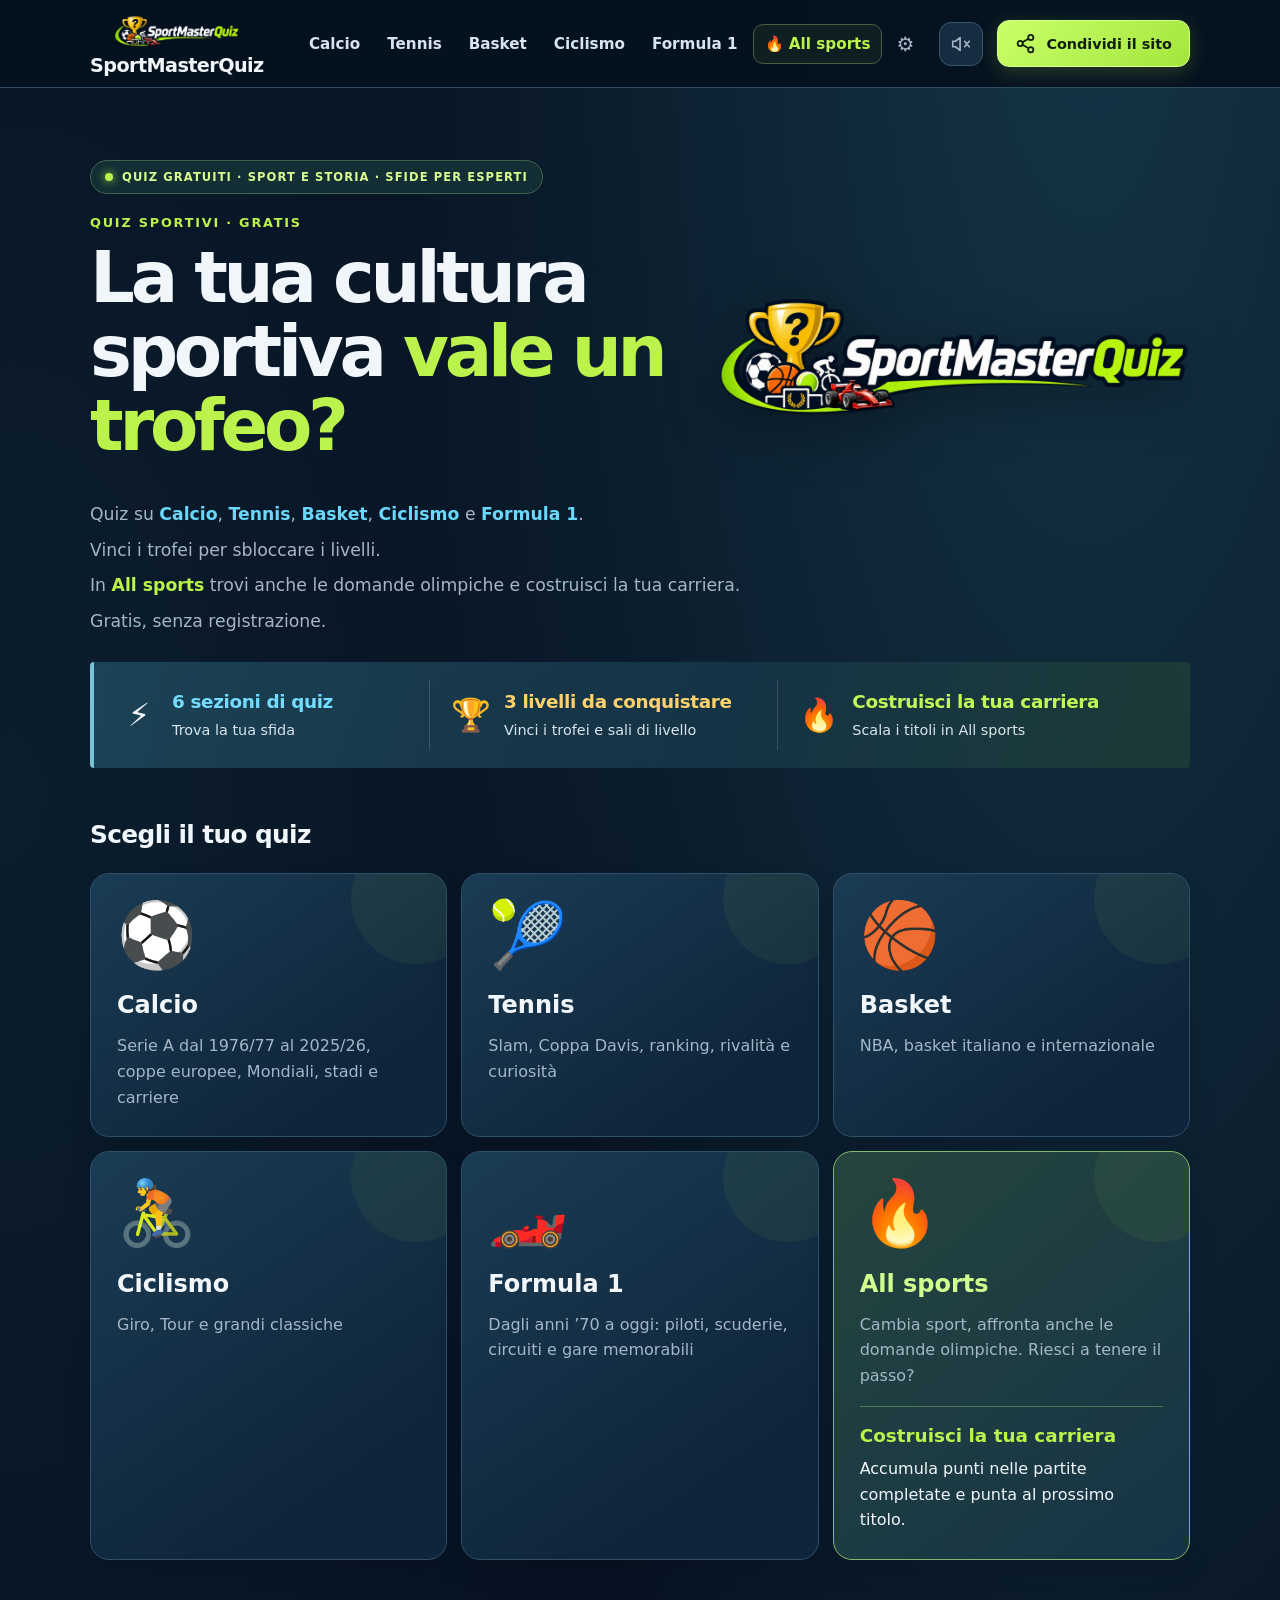
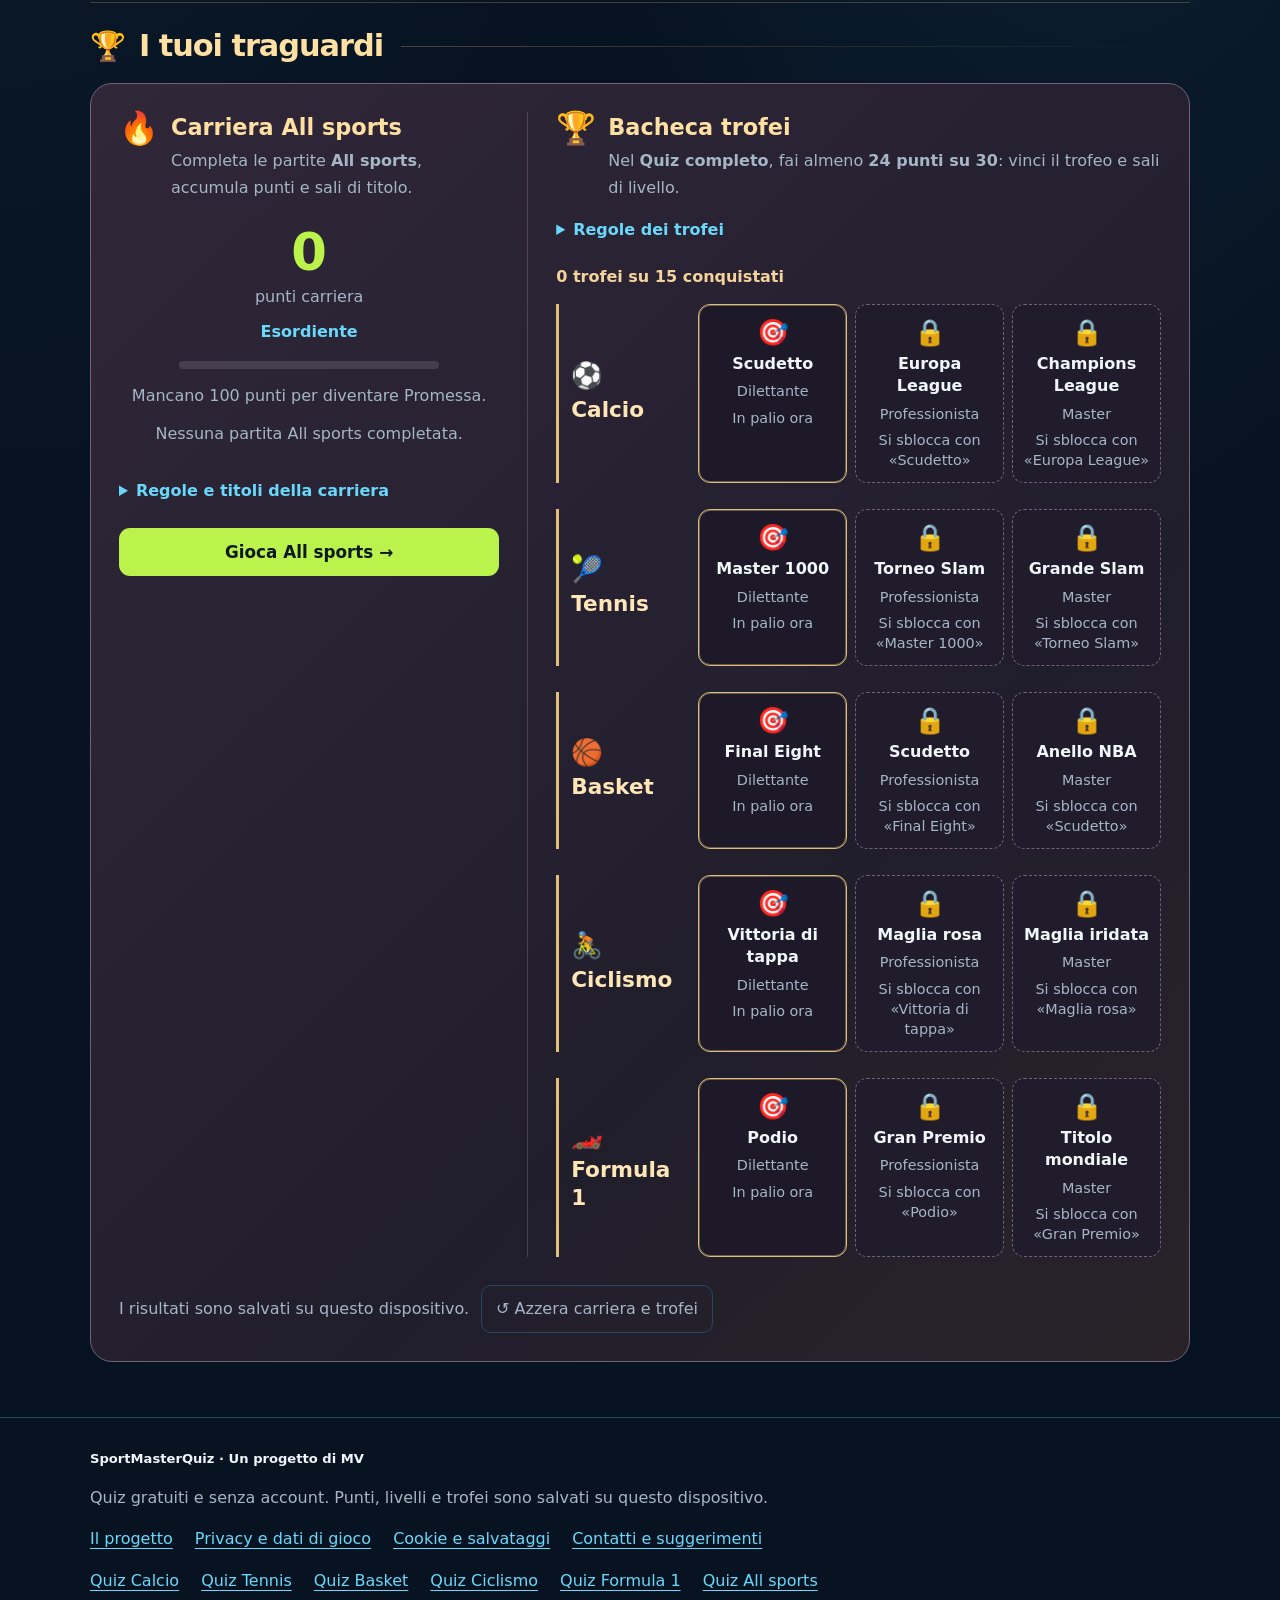
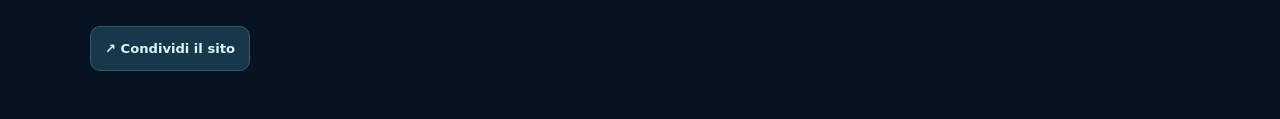
==== commit b5d6e893: "Compatta la home mobile e rende apribili i dettagli dei trofei per sport" ====
--- a/index.html
+++ b/index.html
@@ -310,6 +310,8 @@
 </style>
 <style id="quizGridStyles">
 .quizFootballGrid{margin:6px 0 18px}.quizFootballGrid .fgTable{margin-top:0}.qgProgress{font-size:.9rem;color:#b8d0df;text-align:right;margin:0 0 9px}.qgFilled{background:#203c52;border-style:solid;color:#f4faff}.qgMark{color:#91bfd5;font-size:1.2rem}.qgWrong{background:#402735!important;border:1px solid #ea9fa9!important;color:#ffe5e8!important}.qgPoints{font-size:.87rem;color:var(--muted);line-height:1.5;margin:17px 0 12px}.quizFootballGrid .fgTable thead td{width:24%}.quizFootballGrid .fgSuggestion button{width:100%}.fgClubBadge.milan{background:repeating-linear-gradient(90deg,#19232a 0,#19232a 8px,#a82036 8px,#a82036 16px);color:#fff}
+.fgClubBadge.barcelona{background:repeating-linear-gradient(90deg,#163b79 0,#163b79 8px,#a5233d 8px,#a5233d 16px);color:#fff}.fgClubBadge.realmadrid{background:#f4f2ff;color:#513891;border-color:#c5b3ed}.fgClubBadge.parma{background:linear-gradient(90deg,#e8c348 50%,#224d83 50%);color:#fff}.fgClubBadge.roma{background:#8b243a;color:#ffd16b;border-color:#d5a953}.quizFootballGrid .fgColumnClubBadge{display:flex;margin:0 auto 8px}.quizFootballGrid .fgTable thead th{overflow-wrap:break-word}
+
 @media(max-width:480px){.quizFootballGrid .fgCell{min-height:98px}.quizFootballGrid .fgTable th{font-size:.88rem}}
 
 </style>
@@ -333,11 +335,95 @@
 @media(max-width:400px){.quizSoundInvite{gap:8px;padding:12px}.quizSoundInviteActions{gap:16px}.quizFeedbackDialog{padding:20px}}
 
 </style>
-</head><body><header><div class="wrap nav"><button class="brand" onclick="goHome()" aria-label="SportMasterQuiz, torna alla home"><img src="logo-sportmasterquiz-motori.svg" alt="" onerror="this.style.display='none'"><span class="brandName">SportMasterQuiz</span></button><button type="button" id="quizAudioToggle" class="soundToggle" onclick="toggleQuizAudio()" aria-label="Attiva i suoni" aria-pressed="false" title="Attiva i suoni"><svg viewBox="0 0 24 24" width="22" height="22" fill="none" stroke="currentColor" stroke-width="1.8" stroke-linecap="round" stroke-linejoin="round" aria-hidden="true"><path d="M11 5 6 9H3v6h3l5 4Z"/><path d="m16 9 5 6m0-6-5 6"/></svg></button><span id="quizAudioStatus" class="visuallyHidden" role="status" aria-live="polite"></span><button type="button" class="shareTop" onclick="shareSite()" aria-label="Condividi il sito"><svg aria-hidden="true" viewBox="0 0 24 24" width="21" height="21" fill="none" stroke="currentColor" stroke-width="2" stroke-linecap="round" stroke-linejoin="round"><circle cx="18" cy="5" r="3"></circle><circle cx="6" cy="12" r="3"></circle><circle cx="18" cy="19" r="3"></circle><path d="m8.6 10.5 6.8-4M8.6 13.5l6.8 4"></path></svg><span>Condividi il sito</span></button><button class="menuToggle" id="menuToggle" aria-label="Menu" aria-expanded="false" aria-controls="topMenu" onclick="toggleMenu()">☰ Menu</button><nav id="topMenu" class="topMenu" aria-label="Sport e preferenze"><button onclick="navSport('calcio')">Calcio</button><button onclick="navSport('tennis')">Tennis</button><button onclick="navSport('basket')">Basket</button><button onclick="navSport('ciclismo')">Ciclismo</button><button onclick="navSport('formula1')">Formula 1</button><button class="navChallenge" onclick="navSport('misto')">🔥 All sports</button><button type="button" class="feedbackSettingsButton" onclick="openQuizFeedbackSettings()" aria-label="Suoni e vibrazione" aria-haspopup="dialog" title="Suoni e vibrazione"><span class="feedbackSettingsIcon" aria-hidden="true">⚙</span><span class="feedbackSettingsLabel">Suoni e vibrazione</span></button></nav></div></header><main class="wrap"><noscript><p class="siteNotice">Per giocare occorre attivare JavaScript. Puoi comunque esplorare gli sport e leggere le informazioni sul gioco usando i collegamenti del sito.</p></noscript><section id="viewHome"><div class="hero"><div class="heroRibbon"><span class="liveDot"></span> QUIZ GRATUITI · SPORT E STORIA · SFIDE PER ESPERTI</div><div class="eyebrow">QUIZ SPORTIVI · GRATIS</div><div class="heroIdentity"><h1>La tua cultura sportiva <em>vale un trofeo?</em></h1><div class="heroLogo"><img src="logo-sportmasterquiz-motori.svg" alt="SportMasterQuiz" width="2172" height="724" decoding="async"></div></div><p class="lead"><span class="heroDesktopIntro"><span class="heroIntroLine">Quiz su <strong class="heroSportName">Calcio</strong>, <strong class="heroSportName">Tennis</strong>, <strong class="heroSportName">Basket</strong>, <strong class="heroSportName">Ciclismo</strong> e <strong class="heroSportName">Formula 1</strong>.</span><span class="heroIntroLine">Vinci i trofei per sbloccare i livelli.</span><span class="heroIntroLine">In <strong class="heroAllSports">All sports</strong> trovi anche le domande olimpiche e costruisci la tua carriera.</span><span class="heroIntroLine">Gratis, senza registrazione.</span></span><span class="heroMobileIntro"><span class="heroIntroLine">Scegli uno sport o prova <strong class="heroAllSports">All sports</strong>.</span><span class="heroIntroLine">Gratis, senza registrazione.</span></span></p><ul class="heroHighlights" aria-label="Le sfide di SportMasterQuiz">
-<li class="heroHighlight highlightQuiz"><span class="highlightIcon" aria-hidden="true">⚡</span><div class="highlightCopy"><strong>6 sezioni di quiz</strong><span>Trova la tua sfida</span></div></li>
-<li class="heroHighlight highlightLevels"><span class="highlightIcon" aria-hidden="true">🏆</span><div class="highlightCopy"><strong>3 livelli da conquistare</strong><span>Vinci i trofei e sali di livello</span></div></li>
-<li class="heroHighlight highlightCareer"><span class="highlightIcon" aria-hidden="true">🔥</span><div class="highlightCopy"><strong>Costruisci la tua carriera</strong><span>Scala i titoli in All sports</span></div></li>
-</ul></div><div class="sectionHead"><h2 id="arenasTitle" tabindex="-1">Scegli il tuo quiz</h2></div><div class="cards" id="cards"><a class="tile sportTile sport-calcio" href="/calcio/" onclick="openSportLink(event,'calcio')"><span class="emoji" aria-hidden="true">⚽</span><strong>Calcio</strong><small><span class="sportCardDesktop">Serie A dal 1976/77 al 2025/26, coppe europee, Mondiali, stadi e carriere</span><span class="sportCardMobile">Serie A, coppe e nazionali</span></small></a><a class="tile sportTile sport-tennis" href="/tennis/" onclick="openSportLink(event,'tennis')"><span class="emoji" aria-hidden="true">🎾</span><strong>Tennis</strong><small><span class="sportCardDesktop">Slam, Coppa Davis, ranking, rivalità e curiosità</span><span class="sportCardMobile">Slam, Davis e campioni</span></small></a><a class="tile sportTile sport-basket" href="/basket/" onclick="openSportLink(event,'basket')"><span class="emoji" aria-hidden="true">🏀</span><strong>Basket</strong><small><span class="sportCardDesktop">NBA, basket italiano e internazionale</span><span class="sportCardMobile">NBA, Italia ed Europa</span></small></a><a class="tile sportTile sport-ciclismo" href="/ciclismo/" onclick="openSportLink(event,'ciclismo')"><span class="emoji" aria-hidden="true">🚴</span><strong>Ciclismo</strong><small><span class="sportCardDesktop">Giro, Tour e grandi classiche</span><span class="sportCardMobile">Grandi Giri e classiche</span></small></a><a class="tile sportTile sport-formula1" href="/formula-1/" onclick="openSportLink(event,'formula1')"><span class="emoji" aria-hidden="true">🏎️</span><strong>Formula 1</strong><small><span class="sportCardDesktop">Dagli anni ’70 a oggi: piloti, scuderie, circuiti e gare memorabili</span><span class="sportCardMobile">Piloti, circuiti e scuderie</span></small></a><a class="tile allSportsTile sport-misto" href="/all-sports/" onclick="openSportLink(event,'misto')"><span class="emoji" aria-hidden="true">🔥</span><strong>All sports</strong><small><span class="sportCardDesktop">Cambia sport, affronta anche le domande olimpiche. Riesci a tenere il passo?</span><span class="sportCardMobile">Sport diversi e domande olimpiche</span></small><span class="allSportsCareer"><span class="allSportsCareerTitle">Costruisci la tua carriera</span><span class="allSportsCareerText">Accumula punti nelle partite completate e punta al prossimo titolo.</span></span></a></div><div class="achievementHeading"><span aria-hidden="true">🏆</span><h2 id="achievementsTitle">I tuoi traguardi</h2></div><section class="achievements" aria-labelledby="achievementsTitle"><div class="achBox achCareer"><div class="achHead"><span class="achIcon" aria-hidden="true">🔥</span><div><h3>Carriera All sports</h3><p>Si costruisce solo con le partite <strong>All sports</strong>. Ogni partita sale di livello: 3 domande Dilettante, 4 Professionista e 3 Master.</p><p>Completa la partita per aggiungere i punti alla carriera. Le domande Professionista valgono ×1,5 e quelle Master ×2.</p></div></div><div class="achScore"><b id="careerPoints">0</b><small>punti carriera</small><strong id="careerTitle">Esordiente</strong><div id="careerBar" class="careerBar" role="progressbar" aria-label="Progresso della carriera All sports" aria-valuemin="0" aria-valuemax="100" aria-valuenow="0"><span id="careerBarFill"></span></div><span id="careerProgress" class="careerProgress">Mancano 100 punti per diventare Promessa.</span><span id="careerGames" class="careerGames">Nessuna partita All sports ancora.</span></div><details class="achDetails"><summary>I titoli della carriera</summary><ul><li><b>Esordiente</b> da 0 punti</li><li><b>Promessa</b> da 100</li><li><b>Campione</b> da 300</li><li><b>Fuoriclasse</b> da 700</li><li><b>Leggenda</b> da 1.500</li></ul><p>I punti non si perdono: ogni partita completata ti avvicina al titolo successivo.</p></details><button type="button" class="primary achPlay" onclick="startQuiz('misto')">Gioca All sports →</button></div><div class="achBox achTrophies"><div class="achHead"><span class="achIcon" aria-hidden="true">🏆</span><div><h3>Bacheca trofei</h3><p>Nel <strong>Quiz completo</strong> di ogni sport si parte da Dilettante. Con almeno <strong>24 punti su 30</strong> in una partita da 10 domande vinci il trofeo e <strong>passi al livello successivo</strong>. Puoi rigiocare i livelli già conquistati: ogni 10 conquiste dello stesso trofeo guadagni una stella.</p></div></div><p id="trophySummary" class="trophySummary">0 trofei su 15 conquistati</p><div id="trophyGrid" class="trophyGrid" role="list" aria-label="Trofei per sport e livello"></div></div><p id="progressSaveNotice" class="progressSaveNotice hidden" role="status">Il browser non riesce a salvare i progressi. I risultati restano disponibili solo finché questa pagina rimane aperta.</p><p class="achFoot">I risultati sono salvati su questo dispositivo. <button type="button" class="resetCareerBtn" onclick="resetCareer()">↺ Azzera carriera e trofei</button></p></section></section><section id="viewCategory" class="hidden"><div class="hero slim"><button class="back" onclick="goHome()">← Tutti gli sport</button><h1 id="categoryTitle"></h1><p class="lead" id="categoryDesc"></p><div id="levelPicker" class="levelPicker" aria-live="polite"></div><div class="sectionHead"><h2>Gioca per il trofeo</h2><small>La sfida completa</small></div><div id="competitionCard"></div><section class="trainingSection" aria-labelledby="trainingTitle"><div class="sectionHead"><h2 id="trainingTitle" tabindex="-1">Allenamenti</h2><small>Per prepararti</small></div><p class="trainingIntro">Scegli un argomento e prova il livello che vuoi. Gli allenamenti non assegnano trofei e non modificano livelli o carriera.</p><div class="trainingLevelChooser"><label for="trainingDifficulty">Livello degli allenamenti</label><select id="trainingDifficulty" onchange="chooseTrainingLevel(this.value)"><option value="medio">Dilettante</option><option value="difficile">Professionista</option><option value="esperto">Master</option></select><span>Vale solo per gli allenamenti qui sotto: puoi provare anche i livelli non ancora sbloccati. Il livello del Quiz completo si sceglie più in alto.</span></div><div id="topicCards" class="topicCards"></div></section></div></section><section id="viewQuiz" class="hidden"><div class="quiz"><div class="quizIdentity" id="quizIdentity"><button class="back" id="quizBack" onclick="leaveQuiz()">← Home</button><span id="quizCategory" class="visuallyHidden"></span><span class="levelBadge" id="quizLevelBadge" role="img"></span></div><div id="quizPlay"><aside id="quizSoundInvite" class="quizSoundInvite hidden" aria-label="Suoni del gioco"><p>Vuoi i suoni durante il quiz?</p><div class="quizSoundInviteActions"><button type="button" class="primary" onclick="acceptQuizSoundInvite()">Attiva i suoni</button><button type="button" class="quizSoundInviteSkip" onclick="declineQuizSoundInvite()">Non mostrare più</button></div></aside><section id="quizGoal" class="goalPanel" role="group"><span id="goalIcon" class="goalCup" aria-hidden="true">🏆</span><div class="goalCopy"><strong id="goalName"></strong><span class="goalTarget" id="goalTarget"></span></div><div class="goalScore"><strong id="goalScoreValue"></strong><span id="goalScoreLabel">i tuoi punti</span></div></section><p class="goalContext hidden" id="goalNote"></p><ol class="resultTrack" id="resultTrack" aria-label="Esiti delle dieci prove"></ol><div class="formatHeader"><span id="formatBadge" class="formatBadge"></span><span class="formatMax" id="formatPoints">3 PUNTI IN PALIO</span></div><div id="questionSport" class="questionSport hidden"><span id="questionSportIcon" aria-hidden="true"></span><span id="questionSportName"></span></div><div id="questionText" class="question"></div><p id="formatRule" class="formatRule"></p><div id="activityArea" class="activityArea"></div><p id="activityError" class="activityError" role="alert"></p><p id="activityNotice" class="visuallyHidden" aria-live="polite"></p><figure id="questionPhoto" class="playerSticker hidden"><div class="stickerBadge">SPORTMASTERQUIZ · FIGURINA</div><img id="playerPhoto" alt="Fotografia per la domanda di riconoscimento" width="250" height="250" decoding="async"><figcaption id="stickerName">Chi è?</figcaption></figure><p id="photoCredit" class="photoCredit hidden"></p><div class="answers" id="answers"></div><div class="note" id="explanation" role="status" aria-live="polite" aria-atomic="true" tabindex="-1"></div><div class="actions quizActions hidden" id="quizActions"><button class="primary" id="nextBtn" disabled onclick="nextQuestion()">Prossima prova →</button></div></div><div id="quizResult" class="hidden"><h2>Partita completata!</h2><div class="score" id="finalScore"></div><p class="lead" id="resultText"></p><div class="resultPrize" id="resultPrize" aria-live="polite"></div><div class="actions"><button class="secondary" id="resultBackBtn" onclick="goHome()">Altri quiz</button><button class="primary" id="resultReplayBtn" onclick="replay()">Gioca ancora</button></div></div></div></section><section id="viewAbout" class="hidden"><div class="hero"><h1>La tua passione per lo sport, <em>messa alla prova.</em></h1><p class="lead">SportMasterQuiz è un progetto di MV: domande, spiegazioni e sfide per chi ama lo sport. Nei singoli sport vinci i trofei per sbloccare nuovi livelli; in All sports costruisci la tua carriera.</p><p class="lead">Il gioco è gratuito e non richiede un account. Puoi leggere <a href="/progetto/">come funziona il progetto</a> o <a href="/contatti/">inviare un suggerimento</a>.</p><button class="primary" onclick="goHome()">Torna ai quiz</button></div></section>
+<style id="quizInvitePlacementStyles">
+/* Preferences appear after feedback, leaving all the question space available. */
+.quizSoundInvite{margin:18px 0 0}.quizSoundInviteOptions{display:flex;flex-wrap:wrap;gap:8px 20px;flex-basis:100%}.quizSoundInviteOptions label{display:flex;align-items:center;gap:9px;min-height:44px;padding:6px 0;cursor:pointer;font-size:.95rem;font-weight:650}.quizSoundInviteOptions input{appearance:auto;accent-color:var(--lime);width:21px;height:21px;margin:0}.quizSoundInviteOptions input:focus-visible{outline:3px solid var(--sky);outline-offset:3px}.quizSoundInvite>small{display:block;flex-basis:100%;font-size:.82rem;line-height:1.5;color:#b8cfdc}.quizSoundInviteActions{margin-left:auto}.quizSoundInviteOptions label:has(input:disabled){opacity:.6;cursor:default}
+
+</style>
+<style id="compactMobileHomeStyles">
+/* The home leads with the six playable choices; detail is available on demand. */
+.highlightMobile,.trophyToggle,.trophyCount,.trophyPeek,.trophyMobileHint{display:none}
+@media(max-width:780px){
+ #viewHome>.hero{padding:20px 0 14px}
+ #viewHome>.hero>.heroRibbon,#viewHome>.hero>.eyebrow,#viewHome>.hero .heroLogo{display:none}
+ #viewHome>.hero .heroIdentity{display:block}
+ #viewHome>.hero .heroIdentity h1{font-size:clamp(1.75rem,7.8vw,2.15rem);line-height:1.1;margin:0 0 12px;letter-spacing:-.045em}
+ #viewHome>.hero>.lead{font-size:1rem;line-height:1.4;margin:0}
+ #viewHome .heroDesktopIntro{display:none}#viewHome .heroMobileIntro{display:inline}
+ #viewHome .heroHighlights{grid-template-columns:repeat(3,minmax(0,1fr));margin:16px 0 0;padding:10px 8px;border-left-width:3px}
+ #viewHome .heroHighlight{flex-direction:column;align-items:center;justify-content:center;gap:6px;padding:3px 6px;text-align:center}
+ #viewHome .heroHighlight+.heroHighlight{border-left:1px solid #ffffff26}
+ #viewHome .heroHighlight.highlightCareer{grid-column:auto;margin:0;border-top:0;padding:3px 6px}
+ #viewHome .highlightIcon,#viewHome .highlightCareer .highlightIcon{flex-basis:auto;width:28px;height:28px;font-size:1.55rem}
+ #viewHome .highlightCopy strong,#viewHome .highlightCareer .highlightCopy strong{font-size:1rem;line-height:1.25;text-wrap:initial}
+ #viewHome .highlightCopy>span,#viewHome .highlightCareer .highlightCopy>span,.highlightDesktop{display:none}
+ #viewHome .highlightMobile{display:inline}
+ #viewHome>.sectionHead{margin:10px 0 14px}#viewHome>.sectionHead h2{font-size:1.4rem}
+ #viewHome #cards{grid-template-columns:repeat(2,minmax(0,1fr));gap:10px}
+ #viewHome #cards .tile{display:grid;grid-template-columns:36px minmax(0,1fr);align-content:start;align-items:center;gap:9px;order:0;grid-column:auto;min-height:122px;padding:14px 12px;border-radius:15px}
+ #viewHome #cards .tile::before{width:95px;height:95px;top:-40px;right:-35px}
+ #viewHome #cards .tile .emoji{grid-column:1;grid-row:1;align-self:center;font-size:2rem;line-height:1;margin:0}
+ #viewHome #cards .tile strong{grid-column:2;grid-row:1;font-size:1.12rem;line-height:1.3;margin:0}
+ #viewHome #cards .tile small{grid-column:1/-1;grid-row:2;font-size:1rem;line-height:1.4;margin:0}
+ #viewHome .sportCardDesktop{display:none}#viewHome .sportCardMobile{display:inline}
+ #viewHome #cards .allSportsTile{border-color:#a1d26b;background:linear-gradient(140deg,#284f39,#163346)}
+ #viewHome #cards .allSportsTile small{display:none}
+ #viewHome #cards .allSportsTile .allSportsCareer{grid-column:1/-1;grid-row:2;margin:0;padding:0;border:0}
+ #viewHome #cards .allSportsTile .allSportsCareerTitle{font-size:1rem;line-height:1.4;font-weight:750}
+ #viewHome #cards .allSportsTile .allSportsCareerText{display:none}
+ #viewHome .achievementHeading{margin:24px 0 14px;padding-top:18px}
+ #viewHome .achievementHeading h2{font-size:1.45rem}
+ #viewHome .achievements{padding:18px 16px;gap:20px;margin-bottom:24px}
+ #viewHome .achHead{margin-bottom:12px;gap:10px}#viewHome .achHead h3{font-size:1.3rem}
+ #viewHome .achHead p{font-size:1rem;line-height:1.45}
+ #viewHome .achScore{display:grid;grid-template-columns:auto minmax(0,1fr);gap:3px 14px;align-items:center;text-align:left;padding:6px 0 12px}
+ #viewHome .achScore>b{grid-column:1;grid-row:1/3;font-size:2.6rem}
+ #viewHome .achScore>small{grid-column:2;grid-row:2;font-size:1rem}
+ #viewHome .achScore>strong{grid-column:2;grid-row:1;font-size:1.1rem;margin:0}
+ #viewHome .achScore .careerBar{grid-column:1/-1;width:100%;max-width:none;margin:12px 0 5px}
+ #viewHome .achScore .careerProgress,#viewHome .achScore .careerGames{grid-column:1/-1;font-size:1rem;line-height:1.4;text-align:left;margin:3px 0;max-width:none}
+ #viewHome .achDetails{margin:8px 0 14px;font-size:1rem}
+ #viewHome .achDetails summary{min-height:44px;display:list-item;align-content:center;padding:9px 0;line-height:1.5}
+ #viewHome .achDetails p{font-size:1rem;line-height:1.5}
+ #viewHome .achievements .achTrophies{padding-top:20px}
+ #viewHome .trophyMobileHint{display:block;font-size:1rem;line-height:1.4;color:var(--muted);margin:0 0 12px}
+ #viewHome .trophySummary{margin:0 0 12px}
+ #viewHome .achTrophies .trophyGrid{gap:0}
+ #viewHome .achTrophies .trophyRow{display:block;padding:4px 0;border-top:1px solid #99839755}
+ #viewHome .achTrophies .trophySport{position:relative;display:flex;flex-direction:row;flex-wrap:wrap;align-items:center;justify-content:flex-start;gap:7px 8px;padding:12px 30px 12px 0;border-left:0;min-height:76px;font-size:1.2rem;line-height:1.3}
+ #viewHome .achTrophies .trophySport>span:first-child{font-size:1.4rem}
+ #viewHome .achTrophies .trophyComplete{display:none}
+ #viewHome .achTrophies .trophyCount{display:block;flex-shrink:0;margin-left:auto;color:#e8d8ed;font-size:1rem;font-weight:650}
+ #viewHome .achTrophies .trophyPeek{display:block;flex-basis:100%;font-size:1rem;line-height:1.4;color:#cdbdd4;font-weight:500}
+ #viewHome .trophyToggle{display:block;position:absolute;inset:0;width:100%;border:0;border-radius:8px;background:none;color:#ffe0a3;text-align:right;padding:12px 2px;cursor:pointer}
+ #viewHome .trophyToggle>span{display:inline-block;font-size:1.5rem;line-height:1;transform:rotate(0)}
+ #viewHome .trophyRow.is-open .trophyToggle>span{transform:rotate(180deg)}
+ #viewHome .trophyToggle:hover{background:#ffffff07}#viewHome .trophyToggle:focus-visible{outline:3px solid var(--sky);outline-offset:2px}
+ #viewHome .trophyRow:not(.is-open) .trophyList{display:none}
+ #viewHome .trophyRow.is-open .trophyList{margin:0 0 14px}
+ #viewHome .achFoot{font-size:1rem;line-height:1.4;gap:10px}
+ body:has(#viewHome:not(.hidden)) .foot{margin-top:28px;padding:24px 0}
+ body:has(#viewHome:not(.hidden)) .foot p,body:has(#viewHome:not(.hidden)) .foot .shareMini,body:has(#viewHome:not(.hidden)) .foot nav[aria-label="Pagine dei quiz"]{display:none}
+ body:has(#viewHome:not(.hidden)) .foot .footerLinks{display:grid;grid-template-columns:repeat(2,minmax(0,1fr));gap:12px 14px;margin:16px 0 0}
+ body:has(#viewHome:not(.hidden)) .foot .footerLinks a{font-size:1rem;line-height:1.4}
+}
+@media(min-width:601px) and (max-width:780px){#viewHome #cards{grid-template-columns:repeat(3,minmax(0,1fr))}}
+@media(max-width:350px){#viewHome #cards .tile{grid-template-columns:26px minmax(0,1fr);gap:8px;padding:12px 10px}#viewHome #cards .tile .emoji{font-size:1.8rem}#viewHome #cards .tile strong{font-size:1rem}#viewHome .achTrophies .trophySport{font-size:1.1rem}}
+</style>
+</head><body><header><div class="wrap nav"><button class="brand" onclick="goHome()" aria-label="SportMasterQuiz, torna alla home"><img src="logo-sportmasterquiz-motori.svg" alt="" onerror="this.style.display='none'"><span class="brandName">SportMasterQuiz</span></button><button type="button" id="quizAudioToggle" class="soundToggle" onclick="toggleQuizAudio()" aria-label="Attiva i suoni" aria-pressed="false" title="Attiva i suoni"><svg viewBox="0 0 24 24" width="22" height="22" fill="none" stroke="currentColor" stroke-width="1.8" stroke-linecap="round" stroke-linejoin="round" aria-hidden="true"><path d="M11 5 6 9H3v6h3l5 4Z"/><path d="m16 9 5 6m0-6-5 6"/></svg></button><span id="quizAudioStatus" class="visuallyHidden" role="status" aria-live="polite"></span><button type="button" class="shareTop" onclick="shareSite()" aria-label="Condividi il sito"><svg aria-hidden="true" viewBox="0 0 24 24" width="21" height="21" fill="none" stroke="currentColor" stroke-width="2" stroke-linecap="round" stroke-linejoin="round"><circle cx="18" cy="5" r="3"></circle><circle cx="6" cy="12" r="3"></circle><circle cx="18" cy="19" r="3"></circle><path d="m8.6 10.5 6.8-4M8.6 13.5l6.8 4"></path></svg><span>Condividi il sito</span></button><button class="menuToggle" id="menuToggle" aria-label="Menu" aria-expanded="false" aria-controls="topMenu" onclick="toggleMenu()">☰ Menu</button><nav id="topMenu" class="topMenu" aria-label="Sport e preferenze"><button onclick="navSport('calcio')">Calcio</button><button onclick="navSport('tennis')">Tennis</button><button onclick="navSport('basket')">Basket</button><button onclick="navSport('ciclismo')">Ciclismo</button><button onclick="navSport('formula1')">Formula 1</button><button class="navChallenge" onclick="navSport('misto')">🔥 All sports</button><button type="button" class="feedbackSettingsButton" onclick="openQuizFeedbackSettings()" aria-label="Suoni e vibrazione" aria-haspopup="dialog" title="Suoni e vibrazione"><span class="feedbackSettingsIcon" aria-hidden="true">⚙</span><span class="feedbackSettingsLabel">Suoni e vibrazione</span></button></nav></div></header><main class="wrap"><noscript><p class="siteNotice">Per giocare occorre attivare JavaScript. Puoi comunque esplorare gli sport e leggere le informazioni sul gioco usando i collegamenti del sito.</p></noscript><section id="viewHome"><div class="hero"><div class="heroRibbon"><span class="liveDot"></span> QUIZ GRATUITI · SPORT E STORIA · SFIDE PER ESPERTI</div><div class="eyebrow">QUIZ SPORTIVI · GRATIS</div><div class="heroIdentity"><h1>La tua cultura sportiva <em>vale un trofeo?</em></h1><div class="heroLogo"><img src="logo-sportmasterquiz-motori.svg" alt="SportMasterQuiz" width="2172" height="724" decoding="async"></div></div><p class="lead"><span class="heroDesktopIntro"><span class="heroIntroLine">Quiz su <strong class="heroSportName">Calcio</strong>, <strong class="heroSportName">Tennis</strong>, <strong class="heroSportName">Basket</strong>, <strong class="heroSportName">Ciclismo</strong> e <strong class="heroSportName">Formula 1</strong>.</span><span class="heroIntroLine">Vinci i trofei per sbloccare i livelli.</span><span class="heroIntroLine">In <strong class="heroAllSports">All sports</strong> trovi anche le domande olimpiche e costruisci la tua carriera.</span><span class="heroIntroLine">Gratis, senza registrazione.</span></span><span class="heroMobileIntro">Quiz gratis, senza registrazione.</span></p><ul class="heroHighlights" aria-label="Le sfide di SportMasterQuiz">
+<li class="heroHighlight highlightQuiz"><span class="highlightIcon" aria-hidden="true">⚡</span><div class="highlightCopy"><strong><span class="highlightDesktop">6 sezioni di quiz</span><span class="highlightMobile">6 quiz</span></strong><span>Trova la tua sfida</span></div></li>
+<li class="heroHighlight highlightLevels"><span class="highlightIcon" aria-hidden="true">🏆</span><div class="highlightCopy"><strong><span class="highlightDesktop">3 livelli da conquistare</span><span class="highlightMobile">3 livelli</span></strong><span>Vinci i trofei e sali di livello</span></div></li>
+<li class="heroHighlight highlightCareer"><span class="highlightIcon" aria-hidden="true">🔥</span><div class="highlightCopy"><strong><span class="highlightDesktop">Costruisci la tua carriera</span><span class="highlightMobile">Fai carriera</span></strong><span>Scala i titoli in All sports</span></div></li>
+</ul></div><div class="sectionHead"><h2 id="arenasTitle" tabindex="-1">Scegli il tuo quiz</h2></div><div class="cards" id="cards"><a class="tile sportTile sport-calcio" href="/calcio/" onclick="openSportLink(event,'calcio')"><span class="emoji" aria-hidden="true">⚽</span><strong>Calcio</strong><small><span class="sportCardDesktop">Serie A dal 1976/77 al 2025/26, coppe europee, Mondiali, stadi e carriere</span><span class="sportCardMobile">Serie A, coppe e nazionali</span></small></a><a class="tile sportTile sport-tennis" href="/tennis/" onclick="openSportLink(event,'tennis')"><span class="emoji" aria-hidden="true">🎾</span><strong>Tennis</strong><small><span class="sportCardDesktop">Slam, Coppa Davis, ranking, rivalità e curiosità</span><span class="sportCardMobile">Slam, Davis e campioni</span></small></a><a class="tile sportTile sport-basket" href="/basket/" onclick="openSportLink(event,'basket')"><span class="emoji" aria-hidden="true">🏀</span><strong>Basket</strong><small><span class="sportCardDesktop">NBA, basket italiano e internazionale</span><span class="sportCardMobile">NBA, Italia ed Europa</span></small></a><a class="tile sportTile sport-ciclismo" href="/ciclismo/" onclick="openSportLink(event,'ciclismo')"><span class="emoji" aria-hidden="true">🚴</span><strong>Ciclismo</strong><small><span class="sportCardDesktop">Giro, Tour e grandi classiche</span><span class="sportCardMobile">Grandi Giri e classiche</span></small></a><a class="tile sportTile sport-formula1" href="/formula-1/" onclick="openSportLink(event,'formula1')"><span class="emoji" aria-hidden="true">🏎️</span><strong>Formula 1</strong><small><span class="sportCardDesktop">Dagli anni ’70 a oggi: piloti, scuderie, circuiti e gare memorabili</span><span class="sportCardMobile">Piloti, circuiti e scuderie</span></small></a><a class="tile allSportsTile sport-misto" href="/all-sports/" onclick="openSportLink(event,'misto')"><span class="emoji" aria-hidden="true">🔥</span><strong>All sports</strong><small><span class="sportCardDesktop">Cambia sport, affronta anche le domande olimpiche. Riesci a tenere il passo?</span><span class="sportCardMobile">Sport diversi e domande olimpiche</span></small><span class="allSportsCareer"><span class="allSportsCareerTitle">Costruisci la tua carriera</span><span class="allSportsCareerText">Accumula punti nelle partite completate e punta al prossimo titolo.</span></span></a></div><div class="achievementHeading"><span aria-hidden="true">🏆</span><h2 id="achievementsTitle">I tuoi traguardi</h2></div><section class="achievements" aria-labelledby="achievementsTitle"><div class="achBox achCareer"><div class="achHead"><span class="achIcon" aria-hidden="true">🔥</span><div><h3>Carriera All sports</h3><p>Completa le partite <strong>All sports</strong>, accumula punti e sali di titolo.</p></div></div><div class="achScore"><b id="careerPoints">0</b><small>punti carriera</small><strong id="careerTitle">Esordiente</strong><div id="careerBar" class="careerBar" role="progressbar" aria-label="Progresso della carriera All sports" aria-valuemin="0" aria-valuemax="100" aria-valuenow="0"><span id="careerBarFill"></span></div><span id="careerProgress" class="careerProgress">Mancano 100 punti per diventare Promessa.</span><span id="careerGames" class="careerGames">Nessuna partita All sports ancora.</span></div><details class="achDetails"><summary>Regole e titoli della carriera</summary><p>Si costruisce solo con le partite <strong>All sports</strong>. Ogni partita sale di livello: 3 domande Dilettante, 4 Professionista e 3 Master.</p><p>Completa la partita per aggiungere i punti alla carriera. Le domande Professionista valgono ×1,5 e quelle Master ×2.</p><ul><li><b>Esordiente</b> da 0 punti</li><li><b>Promessa</b> da 100</li><li><b>Campione</b> da 300</li><li><b>Fuoriclasse</b> da 700</li><li><b>Leggenda</b> da 1.500</li></ul><p>I punti non si perdono: ogni partita completata ti avvicina al titolo successivo.</p></details><button type="button" class="primary achPlay" onclick="startQuiz('misto')">Gioca All sports →</button></div><div class="achBox achTrophies"><div class="achHead"><span class="achIcon" aria-hidden="true">🏆</span><div><h3>Bacheca trofei</h3><p>Nel <strong>Quiz completo</strong>, fai almeno <strong>24 punti su 30</strong>: vinci il trofeo e sali di livello.</p></div></div><details class="achDetails trophyRules"><summary>Regole dei trofei</summary><p>Ogni sport parte da Dilettante. La partita ha 10 domande. Puoi rigiocare i livelli già conquistati: ogni 10 vittorie dello stesso trofeo guadagni una stella.</p></details><p class="trophyMobileHint">Tocca uno sport per vedere i suoi trofei.</p><p id="trophySummary" class="trophySummary">0 trofei su 15 conquistati</p><div id="trophyGrid" class="trophyGrid" role="list" aria-label="Trofei per sport e livello"></div></div><p id="progressSaveNotice" class="progressSaveNotice hidden" role="status">Il browser non riesce a salvare i progressi. I risultati restano disponibili solo finché questa pagina rimane aperta.</p><p class="achFoot">I risultati sono salvati su questo dispositivo. <button type="button" class="resetCareerBtn" onclick="resetCareer()">↺ Azzera carriera e trofei</button></p></section></section><section id="viewCategory" class="hidden"><div class="hero slim"><button class="back" onclick="goHome()">← Tutti gli sport</button><h1 id="categoryTitle"></h1><p class="lead" id="categoryDesc"></p><div id="levelPicker" class="levelPicker" aria-live="polite"></div><div class="sectionHead"><h2>Gioca per il trofeo</h2><small>La sfida completa</small></div><div id="competitionCard"></div><section class="trainingSection" aria-labelledby="trainingTitle"><div class="sectionHead"><h2 id="trainingTitle" tabindex="-1">Allenamenti</h2><small>Per prepararti</small></div><p class="trainingIntro">Scegli un argomento e prova il livello che vuoi. Gli allenamenti non assegnano trofei e non modificano livelli o carriera.</p><div class="trainingLevelChooser"><label for="trainingDifficulty">Livello degli allenamenti</label><select id="trainingDifficulty" onchange="chooseTrainingLevel(this.value)"><option value="medio">Dilettante</option><option value="difficile">Professionista</option><option value="esperto">Master</option></select><span>Vale solo per gli allenamenti qui sotto: puoi provare anche i livelli non ancora sbloccati. Il livello del Quiz completo si sceglie più in alto.</span></div><div id="topicCards" class="topicCards"></div></section></div></section><section id="viewQuiz" class="hidden"><div class="quiz"><div class="quizIdentity" id="quizIdentity"><button class="back" id="quizBack" onclick="leaveQuiz()">← Home</button><span id="quizCategory" class="visuallyHidden"></span><span class="levelBadge" id="quizLevelBadge" role="img"></span></div><div id="quizPlay"><section id="quizGoal" class="goalPanel" role="group"><span id="goalIcon" class="goalCup" aria-hidden="true">🏆</span><div class="goalCopy"><strong id="goalName"></strong><span class="goalTarget" id="goalTarget"></span></div><div class="goalScore"><strong id="goalScoreValue"></strong><span id="goalScoreLabel">i tuoi punti</span></div></section><p class="goalContext hidden" id="goalNote"></p><ol class="resultTrack" id="resultTrack" aria-label="Esiti delle dieci prove"></ol><div class="formatHeader"><span id="formatBadge" class="formatBadge"></span><span class="formatMax" id="formatPoints">3 PUNTI IN PALIO</span></div><div id="questionSport" class="questionSport hidden"><span id="questionSportIcon" aria-hidden="true"></span><span id="questionSportName"></span></div><div id="questionText" class="question"></div><p id="formatRule" class="formatRule"></p><div id="activityArea" class="activityArea"></div><p id="activityError" class="activityError" role="alert"></p><p id="activityNotice" class="visuallyHidden" aria-live="polite"></p><figure id="questionPhoto" class="playerSticker hidden"><div class="stickerBadge">SPORTMASTERQUIZ · FIGURINA</div><img id="playerPhoto" alt="Fotografia per la domanda di riconoscimento" width="250" height="250" decoding="async"><figcaption id="stickerName">Chi è?</figcaption></figure><p id="photoCredit" class="photoCredit hidden"></p><div class="answers" id="answers"></div><div class="note" id="explanation" role="status" aria-live="polite" aria-atomic="true" tabindex="-1"></div><aside id="quizSoundInvite" class="quizSoundInvite hidden" aria-label="Suoni e vibrazione del gioco">
+ <p id="quizSoundInviteTitle">Vuoi suoni o vibrazione?</p>
+ <div class="quizSoundInviteOptions">
+  <label for="quizInviteAudio"><input type="checkbox" id="quizInviteAudio" onchange="setQuizInviteAudio(this.checked)"><span>Suoni</span></label>
+  <label for="quizInviteHaptic" id="quizInviteHapticRow"><input type="checkbox" id="quizInviteHaptic" onchange="setQuizHaptics(this.checked)"><span>Vibrazione</span></label>
+ </div>
+ <small id="quizInviteHelp">Puoi cambiarli in seguito da Menu → Suoni e vibrazione. La vibrazione funziona sui dispositivi compatibili.</small>
+ <div class="quizSoundInviteActions"><button type="button" class="quizSoundInviteSkip" onclick="declineQuizSoundInvite()">Non mostrare più</button></div>
+</aside>
+<div class="actions quizActions hidden" id="quizActions"><button class="primary" id="nextBtn" disabled onclick="nextQuestion()">Prossima prova →</button></div></div><div id="quizResult" class="hidden"><h2>Partita completata!</h2><div class="score" id="finalScore"></div><p class="lead" id="resultText"></p><div class="resultPrize" id="resultPrize" aria-live="polite"></div><div class="actions"><button class="secondary" id="resultBackBtn" onclick="goHome()">Altri quiz</button><button class="primary" id="resultReplayBtn" onclick="replay()">Gioca ancora</button></div></div></div></section><section id="viewAbout" class="hidden"><div class="hero"><h1>La tua passione per lo sport, <em>messa alla prova.</em></h1><p class="lead">SportMasterQuiz è un progetto di MV: domande, spiegazioni e sfide per chi ama lo sport. Nei singoli sport vinci i trofei per sbloccare nuovi livelli; in All sports costruisci la tua carriera.</p><p class="lead">Il gioco è gratuito e non richiede un account. Puoi leggere <a href="/progetto/">come funziona il progetto</a> o <a href="/contatti/">inviare un suggerimento</a>.</p><button class="primary" onclick="goHome()">Torna ai quiz</button></div></section>
 
 </main><footer class="foot"><div class="wrap"><strong>SportMasterQuiz · Un progetto di MV</strong><p>Quiz gratuiti e senza account. Punti, livelli e trofei sono salvati su questo dispositivo.</p><nav class="footerLinks" aria-label="Informazioni sul sito"><a href="/progetto/">Il progetto</a><a href="/privacy/">Privacy e dati di gioco</a><a href="/cookie/">Cookie e salvataggi</a><a href="/contatti/">Contatti e suggerimenti</a></nav><nav class="footerLinks" aria-label="Pagine dei quiz"><a href="/calcio/">Quiz Calcio</a><a href="/tennis/">Quiz Tennis</a><a href="/basket/">Quiz Basket</a><a href="/ciclismo/">Quiz Ciclismo</a><a href="/formula-1/">Quiz Formula 1</a><a href="/all-sports/">Quiz All sports</a></nav><button type="button" class="shareMini" onclick="shareSite()">↗ Condividi il sito</button></div></footer><dialog id="leaveQuizDialog" class="shareDialog leaveDialog" aria-labelledby="leaveQuizTitle" aria-describedby="leaveQuizDescription"><h2 id="leaveQuizTitle">Vuoi abbandonare la partita?</h2><p id="leaveQuizDescription">I punti di questa partita andranno persi.</p><div class="leaveActions"><button type="button" class="secondary" id="continueQuizBtn" autofocus onclick="el('leaveQuizDialog').close()">Continua a giocare</button><button type="button" class="primary" id="abandonQuizBtn" onclick="confirmLeaveQuiz()">Abbandona</button></div></dialog><dialog id="quizFeedbackDialog" class="shareDialog quizFeedbackDialog" aria-labelledby="quizFeedbackTitle">
  <form method="dialog" class="shareClose"><button type="submit" class="secondary" aria-label="Chiudi preferenze">×</button></form>
@@ -349,7 +435,7 @@
  <form method="dialog" class="quizFeedbackDone"><button type="submit" class="primary">Fatto</button></form>
 </dialog>
 <dialog id="shareDialog" class="shareDialog" aria-labelledby="shareTitle" aria-describedby="shareDescription"><form method="dialog" class="shareClose"><button type="submit" class="secondary" aria-label="Chiudi condivisione">✕</button></form><h2 id="shareTitle">Invita qualcuno a giocare</h2><p id="shareDescription">Condividi SportMasterQuiz e sfida gli amici sulla cultura sportiva.</p><label for="shareUrl" class="shareUrlLabel">Indirizzo del sito</label><input id="shareUrl" type="url" readonly value="https://sportmasterquiz.github.io/" spellcheck="false"><div class="shareOptions"><a id="shareEmail" class="secondary" href="mailto:">✉ Email</a><a id="shareWhatsapp" class="secondary" href="https://wa.me/" target="_blank" rel="noopener noreferrer">WhatsApp</a><button type="button" class="primary shareCopy" onclick="copySiteLink()">Copia il link</button></div><p id="shareStatus" class="shareStatus" role="status" aria-live="polite"></p></dialog><script>
-const questions=[{"id":"q1","cat":"calcio","level":"medio","q":"Quale club vinse la Champions League nel 2010?","a":["Inter","Bayern Monaco","Barcellona","Manchester United"],"ok":0,"why":"L’Inter batté il Bayern Monaco 2-0 nella finale di Madrid.","topic":"coppe_europee","kind":"giocatori","event":"inter2010","format":"classica"},{"id":"q2","cat":"calcio","level":"medio","q":"Chi allenava il Milan nella finale di Champions League del 2007?","a":["Carlo Ancelotti","Massimiliano Allegri","Fabio Capello","Arrigo Sacchi"],"ok":0,"why":"Carlo Ancelotti guidò il Milan alla vittoria contro il Liverpool nel 2007.","topic":"coppe_europee","kind":"allenatori","event":"milan2007","format":"classica"},{"id":"q3","cat":"calcio","level":"medio","q":"In quale stagione il Napoli vinse il suo primo scudetto?","a":["1986–87","1987–88","1989–90","1984–85"],"ok":0,"why":"Il primo titolo di Serie A del Napoli arrivò nella stagione 1986–87.","topic":"serie_storica","kind":"albo","format":"classica"},{"id":"q4","cat":"calcio","level":"medio","q":"Chi segnò il gol decisivo nella finale del Mondiale 2010?","a":["Andrés Iniesta","David Villa","Xavi","Fernando Torres"],"ok":0,"why":"Iniesta segnò ai supplementari per la Spagna contro i Paesi Bassi.","topic":"mondiali","kind":"marcatori","format":"classica"},{"id":"q6","cat":"calcio","level":"difficile","q":"Quale club vinse la prima edizione della Champions League (1992–93)?","a":["Olympique Marsiglia","Milan","Barcellona","Ajax"],"ok":0,"why":"Il Marsiglia sconfisse il Milan 1-0 nella finale del 1993.","topic":"coppe_europee","kind":"giocatori","format":"classica"},{"id":"q8","cat":"calcio","level":"medio","q":"Quanti gol segnò Paolo Rossi al Brasile al Mondiale 1982?","a":["Tre","Due","Uno","Quattro"],"ok":0,"why":"Paolo Rossi realizzò una tripletta nella vittoria italiana per 3-2.","topic":"mondiali","kind":"marcatori","format":"classica"},{"id":"q9","cat":"calcio","level":"medio","q":"Quale nazionale perse la finale del Mondiale 2018 contro la Francia?","a":["Croazia","Belgio","Inghilterra","Uruguay"],"ok":0,"why":"La Francia vinse 4-2 contro la Croazia in finale.","topic":"mondiali","kind":"partite","format":"classica"},{"id":"q10","cat":"calcio","level":"medio","q":"Quale squadra vinse la Champions League nel 2004 con José Mourinho?","a":["Porto","Chelsea","Inter","Benfica"],"ok":0,"why":"Il Porto di Mourinho sconfisse il Monaco 3-0.","topic":"coppe_europee","kind":"giocatori","format":"classica"},{"id":"q11","cat":"calcio","level":"medio","q":"Chi segnò il terzo gol dell’Italia nella finale del Mondiale 1982?","a":["Alessandro Altobelli","Marco Tardelli","Paolo Rossi","Bruno Conti"],"ok":0,"why":"Altobelli segnò il terzo gol dell’Italia nella finale vinta 3-1 contro la Germania Ovest.","topic":"mondiali","kind":"marcatori","format":"classica"},{"id":"q12","cat":"calcio","level":"medio","q":"Chi vinse l’Europeo maschile di calcio del 2004?","a":["Grecia","Portogallo","Repubblica Ceca","Francia"],"ok":0,"why":"La Grecia sconfisse il Portogallo nella finale di Lisbona.","topic":"mondiali","kind":"giocatori","format":"classica"},{"id":"q14","cat":"calcio","level":"difficile","q":"Chi fu il capocannoniere del Mondiale FIFA 1990?","a":["Salvatore Schillaci","Gary Lineker","Tomáš Skuhravý","Jürgen Klinsmann"],"ok":0,"why":"Schillaci chiuse Italia 1990 con sei reti.","topic":"mondiali","kind":"marcatori","format":"classica"},{"id":"q15","cat":"calcio","level":"difficile","q":"Quale club vinse la Coppa UEFA 1998–99?","a":["Parma","Marsiglia","Inter","Arsenal"],"ok":0,"why":"Il Parma superò il Marsiglia 3-0 nella finale di Mosca.","topic":"coppe_europee","kind":"giocatori","format":"classica"},{"id":"q16","cat":"calcio","level":"difficile","q":"Chi segnò il gol decisivo del Manchester United nella finale di Champions League 1999?","a":["Ole Gunnar Solskjær","Teddy Sheringham","David Beckham","Ryan Giggs"],"ok":0,"why":"Solskjær firmò il 2-1 sul Bayern nei minuti di recupero.","topic":"coppe_europee","kind":"marcatori","format":"classica"},{"id":"q17","cat":"calcio","level":"difficile","q":"Quale nazionale eliminò l’Italia ai rigori nella semifinale del Mondiale 1990?","a":["Argentina","Inghilterra","Germania Ovest","Brasile"],"ok":0,"why":"L’Argentina vinse ai rigori la semifinale giocata a Napoli.","topic":"mondiali","kind":"partite","format":"classica"},{"id":"q18","cat":"calcio","level":"difficile","q":"Chi segnò il primo gol nella finale di Champions League 2004 Porto–Monaco?","a":["Carlos Alberto","Deco","Dmitri Alenichev","Derlei"],"ok":0,"why":"Carlos Alberto aprì le marcature al 39°, poi segnarono Deco e Alenichev.","topic":"coppe_europee","kind":"marcatori","format":"classica"},{"id":"q19","cat":"calcio","level":"difficile","q":"Quale club vinse lo scudetto 1999–2000 dopo il sorpasso all’ultima giornata?","a":["Lazio","Juventus","Roma","Milan"],"ok":0,"why":"La Lazio conquistò il titolo all’ultima giornata davanti alla Juventus.","topic":"serie_moderna","kind":"albo","format":"classica"},{"id":"q21","cat":"calcio","level":"difficile","q":"Chi allenava la Grecia campione d’Europa nel 2004?","a":["Otto Rehhagel","Fernando Santos","Luiz Felipe Scolari","Guus Hiddink"],"ok":0,"why":"Il tecnico tedesco Otto Rehhagel guidò la Grecia al titolo.","topic":"coppe_europee","kind":"allenatori","format":"classica"},{"id":"q22","cat":"calcio","level":"difficile","q":"Chi segnò il gol d’oro nella finale dell’Europeo 2000?","a":["David Trezeguet","Sylvain Wiltord","Thierry Henry","Zinedine Zidane"],"ok":0,"why":"Trezeguet segnò il gol d’oro della Francia contro l’Italia ai supplementari.","topic":"mondiali","kind":"marcatori","format":"classica"},{"id":"q23","cat":"calcio","level":"difficile","q":"Quale club affrontò la Juventus nella finale di Champions League del 1996?","a":["Ajax","Borussia Dortmund","Real Madrid","Manchester United"],"ok":0,"why":"La Juventus batté l’Ajax ai rigori nella finale di Roma.","topic":"coppe_europee","kind":"partite","format":"classica"},{"id":"q24","cat":"calcio","level":"difficile","q":"Quale nazionale vinse il Mondiale del 1978?","a":["Argentina","Paesi Bassi","Brasile","Italia"],"ok":0,"why":"L’Argentina batté i Paesi Bassi 3-1 dopo i supplementari.","topic":"mondiali","kind":"giocatori","format":"classica"},{"id":"q25","cat":"calcio","level":"esperto","q":"Quale squadra perse la finale della Coppa delle Coppe 1994 contro l’Arsenal?","a":["Parma","Sampdoria","Real Zaragoza","Benfica"],"ok":0,"why":"L’Arsenal batté il Parma 1-0 a Copenaghen.","topic":"coppe_europee","kind":"partite","event":"arsenal1994","format":"classica"},{"id":"q26","cat":"calcio","level":"esperto","q":"Chi segnò il gol che diede al Milan la Coppa dei Campioni nel 1990?","a":["Frank Rijkaard","Marco van Basten","Ruud Gullit","Roberto Donadoni"],"ok":0,"why":"Rijkaard segnò l’unico gol della finale contro il Benfica.","topic":"coppe_europee","kind":"marcatori","format":"classica"},{"id":"q27","cat":"calcio","level":"esperto","q":"Chi vinse la Scarpa d’Oro del Mondiale FIFA 1986?","a":["Gary Lineker","Diego Maradona","Emilio Butragueño","Careca"],"ok":0,"why":"Lineker segnò sei gol nel torneo disputato in Messico.","topic":"mondiali","kind":"giocatori","format":"classica"},{"id":"q28","cat":"calcio","level":"esperto","q":"Quale squadra eliminò il Real Madrid nei quarti di Champions League 2003–04?","a":["Monaco","Porto","Deportivo La Coruña","Chelsea"],"ok":0,"why":"Il Monaco avanzò grazie ai gol in trasferta dopo il 5-5 complessivo.","topic":"coppe_europee","kind":"partite","format":"classica"},{"id":"q29","cat":"calcio","level":"esperto","q":"Quale portiere ricevette il premio Golden Ball come miglior giocatore del Mondiale 2002?","a":["Oliver Kahn","Gianluigi Buffon","Marcos","Rüştü Reçber"],"ok":0,"why":"Il portiere tedesco Kahn ricevette la Golden Ball del Mondiale 2002.","topic":"mondiali","kind":"marcatori","format":"classica"},{"id":"q30","cat":"calcio","level":"esperto","q":"Chi segnò il gol del pareggio del Porto nella finale di Coppa dei Campioni 1987?","a":["Rabah Madjer","Juary","Fernando Gomes","António Sousa"],"ok":0,"why":"Madjer pareggiò di tacco, poi Juary segnò la rete del 2-1 contro il Bayern.","topic":"coppe_europee","kind":"marcatori","event":"porto1987","format":"classica"},{"id":"q31","cat":"calcio","level":"esperto","q":"Quale squadra vinse la Coppa UEFA nella stagione 1988–89?","a":["Napoli","Stoccarda","Juventus","Fiorentina"],"ok":0,"why":"Il Napoli superò lo Stoccarda nella doppia finale del 1989.","topic":"coppe_europee","kind":"giocatori","format":"classica"},{"id":"q32","cat":"calcio","level":"esperto","q":"Chi segnò il gol vittoria nella finale della Coppa del Mondo 1990?","a":["Andreas Brehme","Lothar Matthäus","Jürgen Klinsmann","Rudi Völler"],"ok":0,"why":"Brehme trasformò il rigore decisivo contro l’Argentina.","topic":"mondiali","kind":"marcatori","format":"classica"},{"id":"q33","cat":"calcio","level":"esperto","q":"Quale squadra perse la finale di Champions League 2001 contro il Bayern Monaco?","a":["Valencia","Real Madrid","Deportivo La Coruña","Arsenal"],"ok":0,"why":"Il Bayern vinse ai rigori contro il Valencia a Milano.","topic":"coppe_europee","kind":"partite","format":"classica"},{"id":"q34","cat":"calcio","level":"esperto","q":"Chi segnò il secondo gol della Danimarca nella finale dell’Europeo 1992?","a":["Kim Vilfort","John Jensen","Brian Laudrup","Flemming Povlsen"],"ok":0,"why":"Vilfort segnò il secondo gol della Danimarca contro la Germania.","topic":"mondiali","kind":"marcatori","format":"classica"},{"id":"q35","cat":"calcio","level":"esperto","q":"Quale nazionale chiuse al terzo posto ai Mondiali del 1994?","a":["Svezia","Bulgaria","Romania","Spagna"],"ok":0,"why":"La Svezia batté la Bulgaria nella finale per il terzo posto.","topic":"mondiali","kind":"giocatori","format":"classica"},{"id":"h12","cat":"calcio","topic":"serie_storica","level":"esperto","q":"Chi conquistò lo scudetto di Serie A nella stagione 1996/97?","a":["Juventus","Milan","Inter","Parma"],"ok":0,"why":"La Juventus vinse il campionato 1996/97.","kind":"albo","format":"classica"},{"id":"h26","cat":"calcio","topic":"serie_moderna","level":"difficile","q":"Quale allenatore vinse lo scudetto nella sua unica stagione sulla panchina della Juventus, nel 2019/20?","a":["Maurizio Sarri","Antonio Conte","Massimiliano Allegri","Andrea Pirlo"],"ok":0,"why":"Sarri guidò la Juventus nel 2019/20 e conquistò il nono scudetto consecutivo del club. Fu esonerato nell’agosto 2020, dopo una sola stagione.","kind":"allenatori","format":"classica","source":"https://www.juventus.com/it/news/articoli/maurizio-sarri-sollevato-dall-incarico"},{"id":"h27","cat":"calcio","topic":"serie_moderna","level":"esperto","q":"Quale fu l’esito ufficiale dello scudetto 2004/05?","a":["Non assegnato","Assegnato all’Inter","Assegnato al Milan","Assegnato alla Roma"],"ok":0,"why":"Il titolo 2004/05 fu revocato alla Juventus e non assegnato.","kind":"albo","format":"classica"},{"id":"h28","cat":"calcio","topic":"serie_moderna","level":"esperto","q":"A chi fu assegnato ufficialmente lo scudetto 2005/06?","a":["Inter","Roma","Milan","Juventus"],"ok":0,"why":"Il titolo 2005/06 venne assegnato all’Inter in seguito alle decisioni sportive.","kind":"albo","format":"classica"},{"id":"h31","cat":"calcio","topic":"coppe_europee","level":"medio","q":"Quale cambiamento di nome interessò la Coppa dei Campioni nella stagione 1992/93?","a":["Divenne UEFA Champions League","Divenne Coppa UEFA","Divenne Coppa delle Coppe","Divenne Supercoppa UEFA"],"ok":0,"why":"La UEFA Champions League prese il posto della Coppa dei Campioni dalla stagione 1992/93.","kind":"giocatori","format":"classica"},{"id":"h32","cat":"calcio","topic":"coppe_europee","level":"medio","q":"Quale competizione prese il posto della Coppa UEFA dalla stagione 2009/10?","a":["Europa League","Champions League","Conference League","Coppa Intertoto"],"ok":0,"why":"Dal 2009/10 la Coppa UEFA divenne Europa League.","kind":"giocatori","format":"classica"},{"id":"h33","cat":"calcio","topic":"coppe_europee","level":"medio","q":"Quale club vinse la prima Conference League nel 2021/22?","a":["Roma","Feyenoord","West Ham","Fiorentina"],"ok":0,"why":"La Roma vinse la prima edizione della Conference League contro il Feyenoord.","kind":"giocatori","format":"classica"},{"id":"h39","cat":"calcio","topic":"coppe_europee","level":"difficile","q":"Chi vinse la Coppa delle Coppe nella stagione 1998/99, ultima edizione?","a":["Lazio","Mallorca","Chelsea","Parma"],"ok":0,"why":"La Lazio batté il Mallorca nella finale del 1999, ultima della Coppa delle Coppe.","kind":"giocatori","format":"classica"},{"id":"h40","cat":"calcio","topic":"coppe_europee","level":"difficile","q":"Chi vinse la Coppa delle Coppe nel 1983/84?","a":["Juventus","Porto","Aberdeen","Barcellona"],"ok":0,"why":"La Juventus batté il Porto 2-1 nella finale del 1984.","kind":"giocatori","format":"classica"},{"id":"h41","cat":"calcio","topic":"coppe_europee","level":"difficile","q":"Chi vinse la Coppa UEFA 1994/95?","a":["Parma","Juventus","Inter","Napoli"],"ok":0,"why":"Il Parma superò la Juventus nella doppia finale di Coppa UEFA 1994/95.","kind":"giocatori","format":"classica"},{"id":"h42","cat":"calcio","topic":"coppe_europee","level":"difficile","q":"Quale club vinse la Conference League 2023/24?","a":["Olympiacos","Fiorentina","West Ham","Roma"],"ok":0,"why":"L’Olympiacos batté la Fiorentina nella finale 2024.","kind":"giocatori","format":"classica"},{"id":"h43","cat":"calcio","topic":"coppe_europee","level":"esperto","q":"Quale squadra vinse la Coppa delle Coppe nella stagione 1976/77?","a":["Amburgo","Anderlecht","Dinamo Kiev","Manchester City"],"ok":0,"why":"L’Amburgo vinse la Coppa delle Coppe 1976/77 battendo l’Anderlecht.","kind":"giocatori","format":"classica"},{"id":"h44","cat":"calcio","topic":"coppe_europee","level":"esperto","q":"Chi vinse la Coppa UEFA nel 1976/77?","a":["Juventus","Athletic Bilbao","PSV Eindhoven","Borussia Mönchengladbach"],"ok":0,"why":"La Juventus superò l’Athletic Bilbao nella doppia finale grazie ai gol in trasferta.","kind":"giocatori","format":"classica"},{"id":"h45","cat":"calcio","topic":"coppe_europee","level":"esperto","q":"Quale squadra vinse la Coppa dei Campioni 1976/77?","a":["Liverpool","Borussia Mönchengladbach","Nottingham Forest","Bayern Monaco"],"ok":0,"why":"Il Liverpool batté il Borussia Mönchengladbach nella finale 1977.","kind":"giocatori","format":"classica"},{"id":"h46","cat":"calcio","topic":"coppe_europee","level":"esperto","q":"Chi vinse la prima UEFA Europa League con questo nome nel 2009/10?","a":["Atlético Madrid","Fulham","Porto","Shakhtar Donetsk"],"ok":0,"why":"L’Atlético Madrid batté il Fulham nella finale 2010.","kind":"giocatori","format":"classica"},{"id":"n002","cat":"calcio","topic":"serie_storica","level":"medio","q":"Chi allenava il Napoli durante il primo scudetto del 1986/87?","a":["Ottavio Bianchi","Alberto Bigon","Luis Vinicio","Giovanni Trapattoni"],"ok":0,"why":"Ottavio Bianchi guidò il Napoli al primo scudetto nel 1986/87.","kind":"allenatori","format":"classica"},{"id":"n006","cat":"calcio","topic":"serie_storica","level":"medio","q":"Chi allenava la Sampdoria campione d’Italia nel 1990/91?","a":["Vujadin Boškov","Sven-Göran Eriksson","Arrigo Sacchi","Marcello Lippi"],"ok":0,"why":"Vujadin Boškov portò la Sampdoria al suo unico scudetto nel 1990/91.","kind":"allenatori","event":"samp1991","format":"classica"},{"id":"n008","cat":"calcio","topic":"serie_storica","level":"difficile","q":"Chi fu il capocannoniere della Serie A 1984/85?","a":["Michel Platini","Diego Maradona","Roberto Pruzzo","Paolo Rossi"],"ok":0,"why":"Platini vinse la classifica marcatori 1984/85 con 18 reti.","kind":"marcatori","format":"classica"},{"id":"n009","cat":"calcio","topic":"serie_storica","level":"difficile","q":"Quale club terminò secondo nella Serie A 1984/85, dietro il Verona?","a":["Torino","Inter","Juventus","Roma"],"ok":0,"why":"Il Torino concluse secondo nel campionato vinto dal Verona.","kind":"giocatori","format":"classica"},{"id":"n010","cat":"calcio","topic":"serie_storica","level":"difficile","q":"Chi allenava l’Inter dello scudetto 1979/80?","a":["Eugenio Bersellini","Giovanni Trapattoni","Ilario Castagner","Helenio Herrera"],"ok":0,"why":"Eugenio Bersellini guidò l’Inter al titolo 1979/80.","kind":"allenatori","format":"classica"},{"id":"n014","cat":"calcio","topic":"serie_storica","level":"esperto","q":"Chi allenava il Verona campione d’Italia nel 1984/85?","a":["Osvaldo Bagnoli","Nils Liedholm","Luigi Radice","Eugenio Bersellini"],"ok":0,"why":"Osvaldo Bagnoli portò il Verona allo storico scudetto del 1984/85.","kind":"allenatori","format":"classica"},{"id":"n021","cat":"calcio","topic":"serie_moderna","level":"medio","q":"Chi fu l’allenatore del Napoli campione d’Italia nel 2022/23?","a":["Luciano Spalletti","Antonio Conte","Maurizio Sarri","Carlo Ancelotti"],"ok":0,"why":"Luciano Spalletti guidò il Napoli al terzo scudetto della sua storia.","kind":"allenatori","format":"classica"},{"id":"n023","cat":"calcio","topic":"serie_moderna","level":"medio","q":"In quale stagione la Juventus iniziò la serie di nove scudetti consecutivi?","a":["2011/12","2010/11","2012/13","2013/14"],"ok":0,"why":"La serie di nove titoli consecutivi della Juventus partì nel 2011/12.","kind":"giocatori","format":"classica"},{"id":"n025","cat":"calcio","topic":"serie_moderna","level":"difficile","q":"Quanti punti raccolse la Juventus nella Serie A 2013/14?","a":["102","100","98","97"],"ok":0,"why":"Nel 2013/14 la Juventus di Antonio Conte totalizzò 102 punti.","kind":"statistiche","format":"classica"},{"id":"n026","cat":"calcio","topic":"serie_moderna","level":"difficile","q":"Quale squadra vinse lo scudetto 2001/02 all’ultima giornata?","a":["Juventus","Inter","Roma","Milan"],"ok":0,"why":"La Juventus vinse la Serie A 2001/02, superando l’Inter nella giornata conclusiva.","kind":"albo","event":"scudetto2002","format":"classica"},{"id":"n027","cat":"calcio","topic":"serie_moderna","level":"difficile","q":"Chi allenava l’Inter campione d’Italia nella stagione 2006/07?","a":["Roberto Mancini","José Mourinho","Héctor Cúper","Rafael Benítez"],"ok":0,"why":"Roberto Mancini allenava l’Inter dello scudetto 2006/07.","kind":"allenatori","format":"classica"},{"id":"n029","cat":"calcio","topic":"serie_moderna","level":"difficile","q":"Chi fu il capocannoniere della Serie A 2019/20?","a":["Ciro Immobile","Cristiano Ronaldo","Romelu Lukaku","Duván Zapata"],"ok":0,"why":"Immobile realizzò 36 reti nella Serie A 2019/20.","kind":"marcatori","format":"classica"},{"id":"n030","cat":"calcio","topic":"serie_moderna","level":"difficile","q":"Chi allenava l’Inter campione d’Italia 2023/24?","a":["Simone Inzaghi","Antonio Conte","Roberto Mancini","Luciano Spalletti"],"ok":0,"why":"Simone Inzaghi guidò l’Inter alla conquista del ventesimo scudetto.","kind":"allenatori","format":"classica"},{"id":"n032","cat":"calcio","topic":"serie_moderna","level":"esperto","q":"Chi fu capocannoniere della Serie A 2002/03?","a":["Christian Vieri","Francesco Totti","Andrij Ševčenko","Adriano"],"ok":0,"why":"Christian Vieri segnò 24 gol nella Serie A 2002/03.","kind":"marcatori","format":"classica"},{"id":"n035","cat":"calcio","topic":"serie_moderna","level":"esperto","q":"Chi fu il capocannoniere della Serie A 2020/21?","a":["Cristiano Ronaldo","Romelu Lukaku","Luis Muriel","Duván Zapata"],"ok":0,"why":"Cristiano Ronaldo segnò 29 reti nella Serie A 2020/21.","kind":"marcatori","format":"classica"},{"id":"n043","cat":"calcio","topic":"coppe_europee","level":"difficile","q":"Chi vinse la Coppa UEFA 1996/97?","a":["Schalke 04","Inter","Parma","Borussia Dortmund"],"ok":0,"why":"Lo Schalke 04 batté l’Inter ai rigori nella doppia finale del 1997.","kind":"giocatori","format":"classica"},{"id":"n045","cat":"calcio","topic":"coppe_europee","level":"difficile","q":"Chi vinse la Champions League 1996/97?","a":["Borussia Dortmund","Juventus","Ajax","Real Madrid"],"ok":0,"why":"Il Borussia Dortmund sconfisse la Juventus 3-1 a Monaco di Baviera.","kind":"giocatori","format":"classica"},{"id":"n046","cat":"calcio","topic":"coppe_europee","level":"difficile","q":"Quale squadra vinse l’Europa League 2014/15?","a":["Siviglia","Dnipro","Napoli","Fiorentina"],"ok":0,"why":"Il Siviglia batté il Dnipro nella finale del 2015 a Varsavia.","kind":"giocatori","format":"classica"},{"id":"n047","cat":"calcio","topic":"coppe_europee","level":"difficile","q":"Quale squadra vinse la Coppa delle Coppe 1990/91?","a":["Manchester United","Barcellona","Sampdoria","Monaco"],"ok":0,"why":"Il Manchester United batté il Barcellona 2-1 nella finale del 1991.","kind":"giocatori","format":"classica"},{"id":"n048","cat":"calcio","topic":"coppe_europee","level":"difficile","q":"Chi vinse la Coppa dei Campioni 1981/82?","a":["Aston Villa","Bayern Monaco","Liverpool","Amburgo"],"ok":0,"why":"L’Aston Villa batté il Bayern Monaco 1-0 nella finale del 1982.","kind":"giocatori","format":"classica"},{"id":"n049","cat":"calcio","topic":"coppe_europee","level":"esperto","q":"Chi vinse la Coppa UEFA 1983/84?","a":["Tottenham","Anderlecht","Real Madrid","IFK Göteborg"],"ok":0,"why":"Il Tottenham sconfisse l’Anderlecht ai rigori nella doppia finale 1983/84.","kind":"giocatori","format":"classica"},{"id":"n050","cat":"calcio","topic":"coppe_europee","level":"esperto","q":"Chi vinse la Coppa UEFA 1986/87?","a":["IFK Göteborg","Dundee United","Bayer Leverkusen","Real Madrid"],"ok":0,"why":"L’IFK Göteborg superò il Dundee United nella finale della Coppa UEFA 1986/87.","kind":"giocatori","format":"classica"},{"id":"n051","cat":"calcio","topic":"coppe_europee","level":"esperto","q":"Quale club vinse la Coppa delle Coppe 1977/78?","a":["Anderlecht","Austria Vienna","Amburgo","Arsenal"],"ok":0,"why":"L’Anderlecht batté l’Austria Vienna 4-0 nella finale del 1978.","kind":"giocatori","format":"classica"},{"id":"n052","cat":"calcio","topic":"coppe_europee","level":"esperto","q":"Chi vinse la Coppa dei Campioni 1978/79?","a":["Nottingham Forest","Malmö","Liverpool","Colonia"],"ok":0,"why":"Il Nottingham Forest superò il Malmö 1-0 nella finale del 1979.","kind":"giocatori","format":"classica"},{"id":"n053","cat":"calcio","topic":"coppe_europee","level":"esperto","q":"Quale club vinse la Coppa UEFA 1992/93?","a":["Juventus","Borussia Dortmund","Ajax","Parma"],"ok":0,"why":"La Juventus batté il Borussia Dortmund nella finale 1992/93.","kind":"giocatori","format":"classica"},{"id":"n054","cat":"calcio","topic":"coppe_europee","level":"esperto","q":"Chi vinse la Coppa delle Coppe 1987/88?","a":["Malines","Ajax","Sampdoria","Porto"],"ok":0,"why":"Il Malines (KV Mechelen) batté l’Ajax 1-0 nella finale del 1988.","kind":"giocatori","format":"classica"},{"id":"n056","cat":"calcio","topic":"mondiali","level":"medio","q":"Quale nazionale vinse il Mondiale del 1986?","a":["Argentina","Germania Ovest","Italia","Francia"],"ok":0,"why":"L’Argentina di Diego Maradona vinse il Mondiale 1986 in Messico.","kind":"giocatori","format":"classica"},{"id":"n057","cat":"calcio","topic":"mondiali","level":"medio","q":"In quale anno l’Italia vinse il suo quarto Mondiale?","a":["2006","1994","1982","2010"],"ok":0,"why":"L’Italia conquistò il quarto titolo mondiale nel 2006 in Germania.","kind":"giocatori","format":"classica"},{"id":"n058","cat":"calcio","topic":"mondiali","level":"medio","q":"Quale nazionale vinse il Mondiale del 2014?","a":["Germania","Argentina","Brasile","Paesi Bassi"],"ok":0,"why":"La Germania superò l’Argentina 1-0 dopo i supplementari in finale.","kind":"giocatori","format":"classica"},{"id":"n059","cat":"calcio","topic":"mondiali","level":"difficile","q":"Chi segnò il gol decisivo per la Germania nella finale del Mondiale 2014?","a":["Mario Götze","Thomas Müller","Miroslav Klose","André Schürrle"],"ok":0,"why":"Götze segnò ai supplementari il gol dell’1-0 contro l’Argentina.","kind":"marcatori","format":"classica"},{"id":"n060","cat":"calcio","topic":"mondiali","level":"difficile","q":"Quale nazionale arrivò terza al Mondiale 1990?","a":["Italia","Inghilterra","Germania Ovest","Argentina"],"ok":0,"why":"L’Italia batté l’Inghilterra 2-1 nella finale per il terzo posto del 1990.","kind":"giocatori","format":"classica"},{"id":"n061","cat":"calcio","topic":"mondiali","level":"difficile","q":"Chi vinse Euro 2016?","a":["Portogallo","Francia","Germania","Galles"],"ok":0,"why":"Il Portogallo batté la Francia 1-0 dopo i supplementari nella finale europea del 2016.","kind":"giocatori","format":"classica"},{"id":"n062","cat":"calcio","topic":"mondiali","level":"difficile","q":"Quale nazionale sconfisse il Brasile in finale nel Mondiale 1998?","a":["Francia","Germania","Italia","Argentina"],"ok":0,"why":"La Francia batté il Brasile 3-0 nella finale del 1998 a Saint-Denis.","kind":"partite","format":"classica"},{"id":"n066","cat":"calcio","topic":"mondiali","level":"medio","q":"Quale nazionale vinse il Mondiale del 1990?","a":["Germania Ovest","Argentina","Italia","Brasile"],"ok":0,"why":"La Germania Ovest batté l’Argentina 1-0 nella finale del 1990.","kind":"giocatori","format":"classica"},{"id":"ed002","cat":"calcio","topic":"serie_storica","level":"difficile","kind":"carriere","q":"Quale squadra allenò Osvaldo Bagnoli immediatamente dopo la sua lunga esperienza al Verona?","a":["Genoa","Milan","Napoli","Torino"],"ok":0,"why":"Dopo il Verona, Bagnoli passò al Genoa e in seguito all’Inter.","format":"classica"},{"id":"ed009","cat":"calcio","topic":"serie_storica","level":"medio","kind":"giocatori","q":"Quale coppia offensiva è associata alla Sampdoria campione d’Italia 1990/91?","a":["Vialli e Mancini","Baggio e Schillaci","Careca e Giordano","Gullit e Van Basten"],"ok":0,"why":"Vialli e Mancini erano i due grandi protagonisti della Samp di Boškov.","event":"samp1991","format":"classica"},{"id":"ed012","cat":"calcio","topic":"serie_storica","level":"medio","kind":"allenatori","q":"Quale allenatore portò il Milan al titolo italiano nel 1987/88?","a":["Arrigo Sacchi","Fabio Capello","Carlo Ancelotti","Nils Liedholm"],"ok":0,"why":"Sacchi arrivò al Milan nell’estate 1987 e vinse il campionato alla prima stagione.","format":"classica"},{"id":"ed015","cat":"calcio","topic":"serie_storica","level":"difficile","kind":"giocatori","q":"Quale giocatore realizzò quattro reti in Napoli-Milan 1-5 dell’8 novembre 1992?","a":["Marco van Basten","Ruud Gullit","Daniele Massaro","Jean-Pierre Papin"],"ok":0,"why":"Van Basten realizzò quattro gol nella vittoria del Milan a Napoli.","format":"classica"},{"id":"ed017","cat":"calcio","topic":"serie_storica","level":"medio","kind":"giocatori","q":"Quale trio olandese rese celebre il Milan tra la fine degli anni Ottanta e l’inizio dei Novanta?","a":["Gullit, Rijkaard e Van Basten","Seedorf, Sneijder e Robben","Bergkamp, Davids e Kluivert","De Jong, De Vrij e Depay"],"ok":0,"why":"Gullit, Rijkaard e Van Basten furono il cuore della squadra di Sacchi.","format":"classica"},{"id":"ed020","cat":"calcio","topic":"serie_storica","level":"difficile","kind":"marcatori","q":"Quale attaccante della Sampdoria segnò due gol nella finale di Coppa delle Coppe 1990?","a":["Gianluca Vialli","Roberto Mancini","Attilio Lombardo","Toninho Cerezo"],"ok":0,"why":"Vialli segnò entrambe le reti nei supplementari contro l’Anderlecht.","event":"samp1990","format":"classica"},{"id":"ed022","cat":"calcio","topic":"serie_storica","level":"medio","kind":"giocatori","q":"Quale grande attaccante brasiliano giocò con Maradona nel Napoli dei tardi anni Ottanta?","a":["Careca","Rivaldo","Ronaldo","Romário"],"ok":0,"why":"Careca formava con Maradona e Giordano il celebre attacco del Napoli.","format":"classica"},{"id":"ed023","cat":"calcio","topic":"serie_moderna","level":"difficile","kind":"partite","q":"Quale partita costò all’Inter lo scudetto nell’ultima giornata 2001/02?","a":["Lazio-Inter 4-2","Juventus-Inter 1-0","Roma-Inter 2-1","Inter-Chievo 1-1"],"ok":0,"why":"Il 5 maggio 2002 l’Inter perse 4-2 all’Olimpico e fu superata dalla Juventus.","event":"scudetto2002","format":"classica"},{"id":"ed029","cat":"calcio","topic":"serie_moderna","level":"difficile","kind":"partite","q":"Contro quale squadra la Roma vinse 3-1 all’ultima giornata del 2000/01?","a":["Parma","Atalanta","Bologna","Lazio"],"ok":0,"why":"La Roma chiuse il campionato all’Olimpico contro il Parma.","format":"classica"},{"id":"ed031","cat":"calcio","topic":"serie_moderna","level":"difficile","kind":"record","q":"Con quante reti Gonzalo Higuaín chiuse il campionato 2015/16?","a":["36","31","33","38"],"ok":0,"why":"Higuaín raggiunse quota 36 con una tripletta contro il Frosinone.","format":"classica"},{"id":"ed032","cat":"calcio","topic":"serie_moderna","level":"difficile","kind":"partite","q":"Contro quale avversaria Higuaín realizzò la tripletta conclusiva del 2015/16?","a":["Frosinone","Torino","Verona","Bologna"],"ok":0,"why":"Napoli-Frosinone terminò 4-0 e Higuaín arrivò a 36 gol.","format":"classica"},{"id":"ed043","cat":"calcio","topic":"serie_moderna","level":"difficile","kind":"record","q":"Quale attaccante fu capocannoniere con 21 reti nel 2007/08?","a":["Alessandro Del Piero","David Trezeguet","Zlatan Ibrahimović","Antonio Di Natale"],"ok":0,"why":"Del Piero guidò i marcatori con 21 gol, come ricorda la Lega.","format":"classica"},{"id":"ed045","cat":"calcio","topic":"coppe_europee","level":"medio","kind":"marcatori","q":"Quali due giocatori segnarono una doppietta a testa nel Milan-Steaua 4-0 del 1989?","a":["Ruud Gullit e Marco van Basten","Gullit e Rijkaard","Van Basten e Donadoni","Ancelotti e Massaro"],"ok":0,"why":"Gullit e Van Basten firmarono due reti ciascuno al Camp Nou.","event":"milan1989","format":"classica"},{"id":"ed046","cat":"calcio","topic":"coppe_europee","level":"difficile","kind":"partite","q":"Con quale punteggio il Milan superò il Real Madrid a San Siro nella semifinale di Coppa dei Campioni 1989?","a":["5-0","4-0","3-1","6-2"],"ok":0,"why":"Il 5-0 del Milan al Real Madrid è una delle semifinali più celebri del torneo.","event":"milan1989","format":"classica"},{"id":"ed051","cat":"calcio","topic":"coppe_europee","level":"difficile","kind":"marcatori","q":"Chi firmò una doppietta per il Milan nel primo tempo della finale Champions 2005?","a":["Hernán Crespo","Andriy Shevchenko","Filippo Inzaghi","Kaká"],"ok":0,"why":"Crespo portò il Milan sul 3-0 con due reti prima dell’intervallo.","event":"istanbul2005","format":"classica"},{"id":"ed053","cat":"calcio","topic":"coppe_europee","level":"medio","kind":"portieri","q":"Quale portiere parò il rigore decisivo a Shevchenko nella finale di Istanbul 2005?","a":["Jerzy Dudek","Pepe Reina","Petr Čech","Víctor Valdés"],"ok":0,"why":"Dudek neutralizzò l’ultimo rigore di Shevchenko.","event":"istanbul2005","format":"classica"},{"id":"ed056","cat":"calcio","topic":"coppe_europee","level":"medio","kind":"marcatori","q":"Chi realizzò entrambe le reti del Milan nella finale Champions League 2007?","a":["Filippo Inzaghi","Kaká","Alberto Gilardino","Clarence Seedorf"],"ok":0,"why":"Inzaghi segnò la doppietta decisiva nella vittoria 2-1 sul Liverpool.","event":"milan2007","format":"classica"},{"id":"ed059","cat":"calcio","topic":"coppe_europee","level":"medio","kind":"marcatori","q":"Chi segnò i due gol dell’Inter nella finale Champions League 2010?","a":["Diego Milito","Wesley Sneijder","Samuel Eto’o","Mario Balotelli"],"ok":0,"why":"Milito segnò una rete per tempo contro il Bayern Monaco.","event":"inter2010","format":"classica"},{"id":"ed063","cat":"calcio","topic":"coppe_europee","level":"esperto","kind":"allenatori","q":"Chi era l’allenatore del Liverpool nella finale di Coppa dei Campioni 1984 contro la Roma?","a":["Joe Fagan","Bob Paisley","Rafael Benítez","Kenny Dalglish"],"ok":0,"why":"Joe Fagan guidò i Reds alla vittoria ai rigori contro la Roma.","event":"roma1984","format":"classica"},{"id":"ed064","cat":"calcio","topic":"coppe_europee","level":"difficile","kind":"marcatori","q":"Chi pareggiò per la Roma nella finale di Coppa dei Campioni 1984 contro il Liverpool?","a":["Roberto Pruzzo","Bruno Conti","Agostino Di Bartolomei","Falcão"],"ok":0,"why":"Pruzzo rispose al vantaggio di Phil Neal prima dei rigori.","event":"roma1984","format":"classica"},{"id":"ed066","cat":"calcio","topic":"coppe_europee","level":"medio","kind":"allenatori","q":"Quale allenatore ha vinto cinque Coppe dei Campioni/Champions League da tecnico fino al 2025/26?","a":["Carlo Ancelotti","Pep Guardiola","José Mourinho","Zinédine Zidane"],"ok":0,"why":"Ancelotti è arrivato a cinque successi da allenatore, due col Milan e tre col Real Madrid.","format":"classica"},{"id":"ed067","cat":"calcio","topic":"mondiali","level":"medio","kind":"marcatori","q":"Chi segnò il gol dell’1-0 dell’Italia nella semifinale Mondiale 2006 contro la Germania?","a":["Fabio Grosso","Alessandro Del Piero","Francesco Totti","Luca Toni"],"ok":0,"why":"Grosso sbloccò la partita nei supplementari.","event":"italia2006","format":"classica"},{"id":"ed070","cat":"calcio","topic":"mondiali","level":"difficile","kind":"allenatori","q":"Chi allenava la Germania nella semifinale del Mondiale 2006 contro l’Italia?","a":["Jürgen Klinsmann","Joachim Löw","Rudi Völler","Jupp Heynckes"],"ok":0,"why":"Klinsmann era il CT tedesco nel 2006.","event":"italia2006","format":"classica"},{"id":"q36","cat":"formula1","level":"medio","q":"Quale pilota conquistò il titolo mondiale di Formula 1 nel 2007?","a":["Kimi Räikkönen","Lewis Hamilton","Fernando Alonso","Felipe Massa"],"ok":0,"why":"Räikkönen vinse il titolo 2007 con la Ferrari.","topic":"piloti","kind":"palmares","format":"classica"},{"id":"q37","cat":"tennis","level":"medio","q":"Chi vinse Wimbledon maschile nel 2001 entrando in tabellone con una wild card?","a":["Goran Ivanišević","Patrick Rafter","Tim Henman","Andre Agassi"],"ok":0,"why":"Ivanišević batté Rafter nella finale del 2001.","topic":"slam","kind":"palmares","format":"classica"},{"id":"q38","cat":"basket","level":"medio","q":"Quale franchigia NBA vinse il titolo nel 2011?","a":["Dallas Mavericks","Miami Heat","Los Angeles Lakers","Boston Celtics"],"ok":0,"why":"Dallas sconfisse Miami nelle Finals del 2011.","topic":"nba","kind":"palmares","format":"classica"},{"id":"q39","cat":"olimpiadi","level":"medio","q":"Quale paese ospitò i Giochi olimpici estivi del 2004?","a":["Grecia","Cina","Australia","Regno Unito"],"ok":0,"why":"L’edizione del 2004 si disputò ad Atene, in Grecia.","topic":"storia","kind":"geografia","format":"classica"},{"id":"q40","cat":"formula1","level":"medio","q":"Quale pilota vinse il mondiale di Formula 1 2009 con la Brawn GP?","a":["Jenson Button","Sebastian Vettel","Rubens Barrichello","Mark Webber"],"ok":0,"why":"Button conquistò il titolo nella stagione d’esordio della Brawn GP.","topic":"piloti","kind":"palmares","format":"classica"},{"id":"q41","cat":"formula1","level":"difficile","q":"Chi vinse il Mondiale piloti F1 2008 con un punto di vantaggio?","a":["Lewis Hamilton","Felipe Massa","Kimi Räikkönen","Robert Kubica"],"ok":0,"why":"Hamilton chiuse a 98 punti, Massa a 97.","topic":"piloti","kind":"rivalita","format":"classica"},{"id":"q43","cat":"tennis","level":"difficile","q":"Chi vinse il singolare maschile del Roland-Garros 2004?","a":["Gastón Gaudio","Guillermo Coria","Roger Federer","Juan Carlos Ferrero"],"ok":0,"why":"Gaudio batté Coria in finale, dopo aver recuperato due set di svantaggio.","topic":"slam","kind":"palmares","format":"classica"},{"id":"q44","cat":"basket","level":"difficile","q":"Quale squadra batté i Golden State Warriors nelle NBA Finals 2016?","a":["Cleveland Cavaliers","San Antonio Spurs","Miami Heat","Toronto Raptors"],"ok":0,"why":"Cleveland rimontò dal 1-3 nella serie vincendo il titolo 2016.","topic":"nba","kind":"rivalita","format":"classica"},{"id":"q45","cat":"formula1","level":"difficile","q":"Quale pilota vinse il Gran Premio di Monaco di F1 nel 1996?","a":["Olivier Panis","Damon Hill","Michael Schumacher","Jean Alesi"],"ok":0,"why":"Panis conquistò la sua unica vittoria in F1 con la Ligier.","topic":"gare","kind":"palmares","format":"classica"},{"id":"q46","cat":"formula1","level":"esperto","q":"Chi vinse il titolo mondiale F1 1982?","a":["Keke Rosberg","Didier Pironi","Niki Lauda","Alain Prost"],"ok":0,"why":"Rosberg conquistò il mondiale 1982 con una sola vittoria stagionale.","topic":"piloti","kind":"record","format":"classica"},{"id":"q47","cat":"basket","level":"esperto","q":"Chi vinse il titolo NBA Finals MVP nel 2004?","a":["Chauncey Billups","Richard Hamilton","Ben Wallace","Rasheed Wallace"],"ok":0,"why":"Billups fu nominato miglior giocatore delle Finals vinte da Detroit.","topic":"nba","kind":"premi","format":"classica"},{"id":"q48","cat":"tennis","level":"esperto","q":"Chi vinse il torneo di singolare femminile a Wimbledon nel 1994?","a":["Conchita Martínez","Martina Navrátilová","Steffi Graf","Jana Novotná"],"ok":0,"why":"Conchita Martínez sconfisse Navrátilová nella finale 1994.","topic":"slam","kind":"palmares","format":"classica"},{"id":"q49","cat":"formula1","level":"esperto","q":"Quale pilota vinse il GP di Germania 1999 di Formula 1?","a":["Eddie Irvine","Mika Häkkinen","David Coulthard","Heinz-Harald Frentzen"],"ok":0,"why":"Eddie Irvine vinse a Hockenheim con la Ferrari.","topic":"gare","kind":"palmares","format":"classica"},{"id":"q50","cat":"olimpiadi","level":"esperto","q":"Chi conquistò il primo oro olimpico nel triathlon maschile (Sydney 2000)?","a":["Simon Whitfield","Stephan Vuckovic","Jan Řehula","Hamish Carter"],"ok":0,"why":"Il canadese Simon Whitfield vinse il primo titolo olimpico maschile di triathlon.","topic":"storia","kind":"pionieri","format":"classica"},{"id":"n1","cat":"tennis","level":"medio","topic":"slam","q":"Quale torneo del Grande Slam si disputa tradizionalmente sulla terra battuta?","a":["Roland-Garros","Wimbledon","Australian Open","US Open"],"ok":0,"why":"Il Roland-Garros si disputa sulla terra rossa di Parigi.","kind":"tornei","format":"classica"},{"id":"n2","cat":"tennis","level":"difficile","topic":"campioni","q":"Chi completò il Grande Slam nel singolare maschile nel 1969?","a":["Rod Laver","Björn Borg","Jimmy Connors","John McEnroe"],"ok":0,"why":"Rod Laver vinse tutti e quattro gli Slam nello stesso anno, nel 1969.","kind":"palmares","format":"classica"},{"id":"n4","cat":"tennis","level":"medio","topic":"slam","q":"Quale Slam si gioca all’All England Club di Londra?","a":["Wimbledon","Roland-Garros","US Open","Australian Open"],"ok":0,"why":"Wimbledon si disputa all’All England Lawn Tennis Club.","kind":"tornei","format":"classica"},{"id":"n5","cat":"tennis","level":"difficile","topic":"slam","q":"Chi vinse l’Australian Open maschile nel 2002?","a":["Thomas Johansson","Marat Safin","Andre Agassi","Lleyton Hewitt"],"ok":0,"why":"Thomas Johansson sconfisse Marat Safin in finale nel 2002.","kind":"palmares","format":"classica"},{"id":"n6","cat":"tennis","level":"difficile","topic":"slam","q":"Quale tennista vinse il singolare femminile al Roland-Garros nel 2010?","a":["Francesca Schiavone","Samantha Stosur","Flavia Pennetta","Sara Errani"],"ok":0,"why":"Francesca Schiavone superò Samantha Stosur in finale.","kind":"palmares","format":"classica"},{"id":"n8","cat":"tennis","level":"medio","topic":"campioni","q":"Chi fece il Grande Slam nel 1988?","a":["Steffi Graf","Martina Navrátilová","Monica Seles","Chris Evert"],"ok":0,"why":"Steffi Graf vinse tutti e quattro gli Slam del 1988, oltre all’oro olimpico.","kind":"palmares","format":"classica"},{"id":"n9","cat":"tennis","level":"esperto","topic":"slam","q":"Chi vinse il Roland-Garros maschile nel 1983?","a":["Yannick Noah","Mats Wilander","Ivan Lendl","Guillermo Vilas"],"ok":0,"why":"Yannick Noah sconfisse Mats Wilander nella finale del 1983.","kind":"palmares","format":"classica"},{"id":"n10","cat":"tennis","level":"esperto","topic":"slam","q":"Chi vinse il singolare femminile agli US Open del 1990?","a":["Gabriela Sabatini","Steffi Graf","Monica Seles","Arantxa Sánchez Vicario"],"ok":0,"why":"Gabriela Sabatini sconfisse Steffi Graf in finale nel 1990.","kind":"palmares","format":"classica"},{"id":"n11","cat":"tennis","level":"esperto","topic":"slam","q":"Quale tennista vinse Wimbledon maschile nel 1996?","a":["Richard Krajicek","MaliVai Washington","Pete Sampras","Goran Ivanišević"],"ok":0,"why":"Richard Krajicek batté MaliVai Washington nella finale del 1996.","kind":"palmares","format":"classica"},{"id":"n13","cat":"basket","level":"medio","topic":"nba","q":"Quale franchigia NBA giocava a Chicago con Michael Jordan negli anni Novanta?","a":["Bulls","Celtics","Knicks","Lakers"],"ok":0,"why":"Michael Jordan conquistò sei titoli NBA con i Chicago Bulls.","kind":"carriere","format":"classica"},{"id":"n15","cat":"basket","level":"medio","topic":"italia","q":"Quale nazionale vinse l’oro olimpico nel basket maschile a Tokyo 2020?","a":["Stati Uniti","Francia","Australia","Slovenia"],"ok":0,"why":"Gli Stati Uniti batterono la Francia nella finale maschile disputata nel 2021.","kind":"palmares","format":"classica"},{"id":"n16","cat":"basket","level":"medio","topic":"nba","q":"Quale squadra vinse il primo titolo NBA di LeBron James nel 2012?","a":["Miami Heat","Cleveland Cavaliers","Los Angeles Lakers","San Antonio Spurs"],"ok":0,"why":"LeBron James conquistò il suo primo anello NBA con i Miami Heat.","kind":"palmares","format":"classica"},{"id":"n17","cat":"basket","level":"difficile","topic":"nba","q":"Quale squadra vinse il titolo NBA nel 1979?","a":["Seattle SuperSonics","Washington Bullets","Philadelphia 76ers","Los Angeles Lakers"],"ok":0,"why":"I Seattle SuperSonics superarono i Washington Bullets nelle Finals 1979.","kind":"palmares","format":"classica"},{"id":"n18","cat":"basket","level":"difficile","topic":"italia","q":"Quale club italiano conquistò l’Eurolega maschile nel 2001?","a":["Virtus Bologna","Fortitudo Bologna","Benetton Treviso","Olimpia Milano"],"ok":0,"why":"La Virtus Bologna vinse l’Eurolega 2000–01 battendo il Tau Cerámica nella finale al meglio di cinque partite.","kind":"palmares","format":"classica"},{"id":"n20","cat":"basket","level":"difficile","topic":"nba","q":"Chi fu MVP delle Finals NBA 2007?","a":["Tony Parker","Tim Duncan","Manu Ginóbili","LeBron James"],"ok":0,"why":"Tony Parker fu nominato MVP delle Finals vinte dagli Spurs contro Cleveland.","kind":"premi","format":"classica"},{"id":"n21","cat":"basket","level":"esperto","topic":"nba","q":"Chi fu il primo giocatore a ricevere il premio NBA Finals MVP nel 1969?","a":["Jerry West","Bill Russell","Willis Reed","Walt Frazier"],"ok":0,"why":"Jerry West vinse il premio inaugurale nonostante la sconfitta dei Lakers in finale.","kind":"pionieri","format":"classica"},{"id":"n22","cat":"basket","level":"esperto","topic":"italia","q":"Quale club vinse la Coppa dei Campioni di basket nel 1987?","a":["Tracer Milano","Maccabi Tel Aviv","Cibona Zagabria","Barcellona"],"ok":0,"why":"La Tracer Milano vinse la finale 1987 contro il Maccabi Tel Aviv.","kind":"palmares","format":"classica"},{"id":"n24","cat":"basket","level":"esperto","topic":"nba","q":"Quale franchigia vinse le NBA Finals del 1977?","a":["Portland Trail Blazers","Philadelphia 76ers","Boston Celtics","Denver Nuggets"],"ok":0,"why":"Portland conquistò il titolo del 1977 contro Philadelphia.","kind":"palmares","format":"classica"},{"id":"n25","cat":"ciclismo","level":"medio","topic":"giro","q":"Quale maglia identifica il leader della classifica generale del Giro d’Italia?","a":["Rosa","Gialla","Rossa","Verde"],"ok":0,"why":"Al Giro d’Italia il primo della classifica generale indossa la maglia rosa.","kind":"simboli","event":"giro_maglia_rosa","format":"classica"},{"id":"n26","cat":"ciclismo","level":"medio","topic":"tour","q":"Quale maglia indossa il leader della classifica generale del Tour de France?","a":["Gialla","Rosa","Azzurra","Ciclamino"],"ok":0,"why":"La maglia gialla distingue il leader del Tour de France.","kind":"simboli","format":"classica"},{"id":"n27","cat":"ciclismo","level":"medio","topic":"campioni","q":"Quale ciclista italiano era soprannominato “il Pirata”?","a":["Marco Pantani","Fausto Coppi","Gino Bartali","Felice Gimondi"],"ok":0,"why":"Marco Pantani era conosciuto come il Pirata.","kind":"curiosita","format":"classica"},{"id":"n28","cat":"ciclismo","level":"medio","topic":"classiche","q":"Quale classica ciclistica è soprannominata “la corsa dei muri”?","a":["Giro delle Fiandre","Milano-Sanremo","Parigi-Roubaix","Liegi-Bastogne-Liegi"],"ok":0,"why":"Il Giro delle Fiandre è celebre per i brevi e ripidi muri fiamminghi.","kind":"curiosita","format":"classica"},{"id":"n29","cat":"ciclismo","level":"difficile","topic":"giro","q":"Chi vinse il Giro d’Italia nel 1988?","a":["Andrew Hampsten","Erik Breukink","Urs Zimmermann","Gianni Bugno"],"ok":0,"why":"Lo statunitense Andrew Hampsten vinse il Giro d’Italia 1988, famoso per la tappa del Gavia.","kind":"palmares","format":"classica"},{"id":"n30","cat":"ciclismo","level":"difficile","topic":"tour","q":"Chi conquistò il Tour de France del 1989 con otto secondi di vantaggio?","a":["Greg LeMond","Laurent Fignon","Pedro Delgado","Stephen Roche"],"ok":0,"why":"Greg LeMond superò Laurent Fignon nell’ultima cronometro e vinse per otto secondi.","kind":"rivalita","format":"classica"},{"id":"n31","cat":"ciclismo","level":"medio","topic":"classiche","q":"Quale classica Monumento si conclude tradizionalmente in un velodromo?","a":["Parigi-Roubaix","Giro di Lombardia","Milano-Sanremo","Giro delle Fiandre"],"ok":0,"why":"La Parigi-Roubaix si conclude normalmente nel velodromo André-Pétrieux.","kind":"impianti","format":"classica"},{"id":"n32","cat":"ciclismo","level":"difficile","topic":"campioni","q":"Chi fu il primo vincitore italiano del Tour de France?","a":["Ottavio Bottecchia","Gino Bartali","Fausto Coppi","Fiorenzo Magni"],"ok":0,"why":"Ottavio Bottecchia vinse il Tour de France nel 1924, primo italiano a riuscirci.","kind":"pionieri","format":"classica"},{"id":"n33","cat":"ciclismo","level":"esperto","topic":"giro","q":"Chi vinse il Giro d’Italia del 1994?","a":["Evgenij Berzin","Marco Pantani","Miguel Indurain","Pavel Tonkov"],"ok":0,"why":"Evgenij Berzin vinse il Giro d’Italia 1994 davanti a Marco Pantani.","kind":"palmares","format":"classica"},{"id":"n34","cat":"ciclismo","level":"esperto","topic":"tour","q":"Chi vinse il Tour de France del 1987?","a":["Stephen Roche","Pedro Delgado","Jean-François Bernard","Laurent Fignon"],"ok":0,"why":"Stephen Roche vinse il Tour de France 1987, lo stesso anno del Giro d’Italia e del Mondiale.","kind":"palmares","format":"classica"},{"id":"n35","cat":"ciclismo","level":"esperto","topic":"classiche","q":"Chi vinse la prima edizione della Parigi-Roubaix nel 1896?","a":["Josef Fischer","Maurice Garin","Lucien Lesna","Henri Desgrange"],"ok":0,"why":"Il tedesco Josef Fischer vinse la prima Parigi-Roubaix nel 1896.","kind":"pionieri","format":"classica"},{"id":"n36","cat":"ciclismo","level":"esperto","topic":"campioni","q":"Chi vinse il Mondiale su strada professionisti nel 1973?","a":["Felice Gimondi","Eddy Merckx","Roger De Vlaeminck","Luis Ocaña"],"ok":0,"why":"Felice Gimondi conquistò il titolo mondiale a Barcellona nel 1973.","kind":"palmares","format":"classica"},{"id":"n37","cat":"olimpiadi","level":"medio","topic":"storia","q":"In quale città si svolsero i primi Giochi olimpici dell’era moderna nel 1896?","a":["Atene","Parigi","Londra","Stoccolma"],"ok":0,"why":"I primi Giochi olimpici moderni si tennero ad Atene nel 1896.","kind":"pionieri","format":"classica"},{"id":"n38","cat":"olimpiadi","level":"medio","topic":"italia","q":"Chi vinse l’oro olimpico nei 100 metri maschili a Tokyo 2020?","a":["Marcell Jacobs","Filippo Tortu","Andre De Grasse","Fred Kerley"],"ok":0,"why":"Marcell Jacobs conquistò l’oro nella finale dei 100 metri disputata nel 2021.","kind":"palmares","event":"bolt","format":"classica"},{"id":"n39","cat":"olimpiadi","level":"medio","topic":"storia","q":"Quanti cerchi compaiono nel simbolo olimpico?","a":["Cinque","Quattro","Sei","Sette"],"ok":0,"why":"Il simbolo olimpico comprende cinque cerchi intrecciati.","kind":"simboli","format":"classica"},{"id":"n40","cat":"olimpiadi","level":"medio","topic":"storia","q":"Quale città ospitò le Olimpiadi estive del 1992?","a":["Barcellona","Atlanta","Seul","Sydney"],"ok":0,"why":"Barcellona ospitò i Giochi della XXV Olimpiade nel 1992.","kind":"geografia","format":"classica"},{"id":"n41","cat":"olimpiadi","level":"difficile","topic":"storia","q":"Quale città ospitò le Olimpiadi estive del 1968?","a":["Città del Messico","Monaco di Baviera","Tokyo","Montreal"],"ok":0,"why":"I Giochi del 1968 si svolsero a Città del Messico.","kind":"geografia","format":"classica"},{"id":"n42","cat":"olimpiadi","level":"difficile","topic":"italia","q":"In quale disciplina Valentina Vezzali vinse tre ori olimpici individuali consecutivi?","a":["Fioretto","Spada","Sciabola","Pentathlon moderno"],"ok":0,"why":"Vezzali vinse il fioretto individuale a Sydney 2000, Atene 2004 e Pechino 2008.","kind":"discipline","event":"vezzali","format":"classica"},{"id":"n43","cat":"olimpiadi","level":"medio","topic":"record","q":"Chi vinse otto ori in una sola edizione dei Giochi olimpici, a Pechino 2008?","a":["Michael Phelps","Mark Spitz","Usain Bolt","Ryan Lochte"],"ok":0,"why":"Michael Phelps conquistò otto medaglie d’oro a Pechino 2008.","kind":"record","event":"phelps","format":"classica"},{"id":"n44","cat":"olimpiadi","level":"difficile","topic":"storia","q":"Quale città ospitò i Giochi olimpici invernali del 1994?","a":["Lillehammer","Albertville","Nagano","Calgary"],"ok":0,"why":"I Giochi invernali del 1994 si svolsero a Lillehammer, in Norvegia.","kind":"geografia","format":"classica"},{"id":"n45","cat":"olimpiadi","level":"esperto","topic":"storia","q":"Chi fu il primo campione olimpico moderno della maratona maschile nel 1896?","a":["Spyridon Louis","Carlo Airoldi","Michel Bréal","Thomas Hicks"],"ok":0,"why":"Il greco Spyridon Louis vinse la maratona ad Atene 1896.","kind":"pionieri","format":"classica"},{"id":"n46","cat":"olimpiadi","level":"medio","topic":"italia","q":"Chi vinse l’oro nel salto in alto maschile a Tokyo 2020 ex aequo con Mutaz Essa Barshim?","a":["Gianmarco Tamberi","Stefano Sottile","Ivan Ukhov","Derek Drouin"],"ok":0,"why":"Tamberi e Barshim condivisero l’oro nel salto in alto.","kind":"palmares","format":"classica"},{"id":"n47","cat":"olimpiadi","level":"esperto","topic":"record","q":"Chi vinse sette ori nel nuoto ai Giochi olimpici di Monaco 1972?","a":["Mark Spitz","Michael Phelps","Ian Thorpe","Matt Biondi"],"ok":0,"why":"Mark Spitz vinse sette medaglie d’oro a Monaco 1972.","kind":"record","format":"classica"},{"id":"n48","cat":"olimpiadi","level":"esperto","topic":"storia","q":"Quale città ospitò i Giochi olimpici estivi del 1956?","a":["Melbourne","Helsinki","Roma","Los Angeles"],"ok":0,"why":"Melbourne ospitò i Giochi del 1956, con le gare equestri tenute a Stoccolma.","kind":"geografia","format":"classica"},{"id":"n069","cat":"tennis","topic":"slam","level":"medio","q":"Quale Slam apre tradizionalmente la stagione tennistica?","a":["Australian Open","Roland Garros","Wimbledon","US Open"],"ok":0,"why":"L’Australian Open si svolge tradizionalmente a gennaio.","kind":"tornei","format":"classica"},{"id":"n070","cat":"tennis","topic":"slam","level":"medio","q":"Quale tennista vinse il Roland Garros maschile 2022?","a":["Rafael Nadal","Novak Djokovic","Carlos Alcaraz","Casper Ruud"],"ok":0,"why":"Nadal conquistò il suo quattordicesimo Roland Garros nel 2022.","kind":"palmares","format":"classica"},{"id":"n074","cat":"tennis","topic":"slam","level":"difficile","q":"Chi vinse gli US Open maschili nel 2020?","a":["Dominic Thiem","Alexander Zverev","Daniil Medvedev","Rafael Nadal"],"ok":0,"why":"Thiem conquistò gli US Open 2020 in rimonta contro Zverev.","kind":"palmares","format":"classica"},{"id":"n076","cat":"tennis","topic":"campioni","level":"difficile","q":"Chi vinse l’oro olimpico nel singolare maschile a Pechino 2008?","a":["Rafael Nadal","Roger Federer","Novak Djokovic","Andy Murray"],"ok":0,"why":"Nadal vinse l’oro nel singolare maschile alle Olimpiadi 2008.","kind":"palmares","format":"classica"},{"id":"n077","cat":"tennis","topic":"slam","level":"esperto","q":"Chi vinse il singolare maschile del Roland Garros 1989?","a":["Michael Chang","Stefan Edberg","Boris Becker","Ivan Lendl"],"ok":0,"why":"Michael Chang vinse il Roland Garros 1989 a 17 anni.","kind":"palmares","format":"classica"},{"id":"n086","cat":"basket","topic":"italia","level":"medio","q":"Quale nazionale vinse l’EuroBasket maschile 1999?","a":["Italia","Spagna","Francia","Jugoslavia"],"ok":0,"why":"L’Italia vinse l’Europeo del 1999 in Francia.","kind":"palmares","format":"classica"},{"id":"n087","cat":"basket","topic":"nba","level":"difficile","q":"Chi fu MVP delle NBA Finals 2011?","a":["Dirk Nowitzki","LeBron James","Dwyane Wade","Jason Kidd"],"ok":0,"why":"Nowitzki guidò i Mavericks al titolo e fu premiato MVP delle finali.","kind":"premi","format":"classica"},{"id":"n088","cat":"basket","topic":"nba","level":"difficile","q":"Quale franchigia vinse il titolo NBA nel 2004?","a":["Detroit Pistons","Los Angeles Lakers","San Antonio Spurs","Indiana Pacers"],"ok":0,"why":"I Detroit Pistons batterono i Lakers nelle finali NBA del 2004.","kind":"palmares","format":"classica"},{"id":"n091","cat":"basket","topic":"nba","level":"difficile","q":"Chi vinse il titolo NBA 2019?","a":["Toronto Raptors","Golden State Warriors","Milwaukee Bucks","Philadelphia 76ers"],"ok":0,"why":"I Raptors conquistarono il primo titolo NBA della loro storia nel 2019.","kind":"palmares","format":"classica"},{"id":"n094","cat":"basket","topic":"italia","level":"difficile","q":"Quale nazionale vinse l’argento olimpico maschile nel basket ad Atene 2004?","a":["Italia","Argentina","Stati Uniti","Lituania"],"ok":0,"why":"L’Italia raggiunse la finale ad Atene 2004, perdendo contro l’Argentina.","kind":"palmares","event":"basket2004","format":"classica"},{"id":"n096","cat":"basket","topic":"nba","level":"esperto","q":"Quale squadra vinse la NBA nel 1994 e nel 1995?","a":["Houston Rockets","Chicago Bulls","Orlando Magic","New York Knicks"],"ok":0,"why":"Gli Houston Rockets conquistarono due titoli consecutivi nel 1994 e nel 1995.","kind":"record","format":"classica"},{"id":"n099","cat":"ciclismo","topic":"classiche","level":"medio","q":"Quale classica è soprannominata “Inferno del Nord”?","a":["Parigi-Roubaix","Milano-Sanremo","Liegi-Bastogne-Liegi","Giro di Lombardia"],"ok":0,"why":"La Parigi-Roubaix è nota come Inferno del Nord, anche per i celebri settori di pavé.","kind":"curiosita","format":"classica"},{"id":"n101","cat":"ciclismo","topic":"giro","level":"difficile","q":"Chi vinse il Giro d’Italia 2014?","a":["Nairo Quintana","Vincenzo Nibali","Alberto Contador","Rigoberto Urán"],"ok":0,"why":"Il colombiano Nairo Quintana vinse il Giro d’Italia 2014.","kind":"palmares","format":"classica"},{"id":"n102","cat":"ciclismo","topic":"tour","level":"medio","q":"Chi vinse il Tour de France 2014?","a":["Vincenzo Nibali","Chris Froome","Alberto Contador","Nairo Quintana"],"ok":0,"why":"Vincenzo Nibali conquistò il Tour de France 2014.","kind":"palmares","format":"classica"},{"id":"n103","cat":"ciclismo","topic":"campioni","level":"difficile","q":"Quale ciclista vinse Giro d’Italia e Tour de France nello stesso 1998?","a":["Marco Pantani","Miguel Indurain","Jan Ullrich","Lance Armstrong"],"ok":0,"why":"Pantani realizzò la doppietta Giro d’Italia-Tour de France nel 1998.","kind":"record","format":"classica"},{"id":"n104","cat":"ciclismo","topic":"classiche","level":"medio","q":"Quale corsa viene tradizionalmente definita “La Classicissima”?","a":["Milano-Sanremo","Giro delle Fiandre","Parigi-Roubaix","Amstel Gold Race"],"ok":0,"why":"La Milano-Sanremo è nota come La Classicissima.","kind":"curiosita","format":"classica"},{"id":"n105","cat":"ciclismo","topic":"giro","level":"difficile","q":"Chi vinse il Giro d’Italia 2004?","a":["Damiano Cunego","Gilberto Simoni","Ivan Basso","Stefano Garzelli"],"ok":0,"why":"Damiano Cunego conquistò il Giro d’Italia 2004.","kind":"palmares","format":"classica"},{"id":"n106","cat":"ciclismo","topic":"tour","level":"difficile","q":"Chi vinse cinque Tour de France consecutivi dal 1991 al 1995?","a":["Miguel Indurain","Bernard Hinault","Eddy Merckx","Greg LeMond"],"ok":0,"why":"Miguel Indurain vinse cinque Tour de France consecutivi tra il 1991 e il 1995.","kind":"record","format":"classica"},{"id":"n107","cat":"ciclismo","topic":"giro","level":"esperto","q":"Chi vinse il Giro d’Italia 1977?","a":["Michel Pollentier","Francesco Moser","Felice Gimondi","Giuseppe Saronni"],"ok":0,"why":"Il belga Michel Pollentier vinse il Giro d’Italia 1977.","kind":"palmares","format":"classica"},{"id":"n109","cat":"ciclismo","topic":"campioni","level":"esperto","q":"Chi vinse Giro d’Italia e Tour de France nel 1970?","a":["Eddy Merckx","Felice Gimondi","Luis Ocaña","Jacques Anquetil"],"ok":0,"why":"Merckx realizzò la doppietta Giro d’Italia-Tour de France nel 1970.","kind":"record","format":"classica"},{"id":"n110","cat":"ciclismo","topic":"tour","level":"esperto","q":"Chi vinse il Tour de France 1986?","a":["Greg LeMond","Bernard Hinault","Laurent Fignon","Stephen Roche"],"ok":0,"why":"Greg LeMond vinse il Tour de France 1986 davanti al compagno Bernard Hinault.","kind":"palmares","format":"classica"},{"id":"n111","cat":"ciclismo","topic":"classiche","level":"difficile","q":"Quale classica monumento si disputa tradizionalmente nelle Ardenne?","a":["Liegi-Bastogne-Liegi","Milano-Sanremo","Parigi-Roubaix","Giro di Lombardia"],"ok":0,"why":"La Liegi-Bastogne-Liegi è una delle cinque classiche monumento e si corre nelle Ardenne belghe.","kind":"geografia","format":"classica"},{"id":"n114","cat":"olimpiadi","topic":"italia","level":"medio","q":"Quale città italiana ospitò le Olimpiadi estive del 1960?","a":["Roma","Milano","Torino","Napoli"],"ok":0,"why":"Roma ospitò i Giochi olimpici estivi del 1960.","kind":"geografia","format":"classica"},{"id":"n116","cat":"olimpiadi","topic":"storia","level":"medio","q":"In quale città si tennero i Giochi olimpici estivi del 2008?","a":["Pechino","Atene","Londra","Rio de Janeiro"],"ok":0,"why":"Pechino ospitò le Olimpiadi estive 2008.","kind":"geografia","format":"classica"},{"id":"n118","cat":"olimpiadi","topic":"storia","level":"difficile","q":"In quale città si disputarono le Olimpiadi estive del 1976?","a":["Montréal","Mosca","Monaco di Baviera","Los Angeles"],"ok":0,"why":"Montréal ospitò i Giochi olimpici del 1976.","kind":"geografia","format":"classica"},{"id":"n120","cat":"olimpiadi","topic":"record","level":"difficile","q":"Quanti ori olimpici vinse Michael Phelps complessivamente nella sua carriera?","a":["23","18","22","28"],"ok":0,"why":"Michael Phelps conquistò 23 medaglie d’oro olimpiche, su 28 medaglie totali.","kind":"record","event":"phelps","format":"classica"},{"id":"n121","cat":"olimpiadi","topic":"storia","level":"difficile","q":"Quale città ospitò le Olimpiadi estive del 1988?","a":["Seul","Mosca","Los Angeles","Barcellona"],"ok":0,"why":"Le Olimpiadi estive del 1988 si disputarono a Seul.","kind":"geografia","format":"classica"},{"id":"n124","cat":"olimpiadi","topic":"italia","level":"difficile","q":"Quale medaglia vinse Valentina Vezzali nel fioretto individuale ad Atlanta 1996?","a":["Argento","Oro","Bronzo","Nessuna medaglia"],"ok":0,"why":"Vezzali fu argento, sconfitta in finale dalla rumena Laura Badea. Il suo primo oro individuale arrivò a Sydney 2000.","kind":"palmares","source":"https://www.coni.it/it/italia-team/olimpiadi/gioco/45%3AAtlanta_1996.html","event":"vezzali","format":"classica"},{"id":"n126","cat":"olimpiadi","topic":"record","level":"esperto","q":"Quale atleta vinse nove medaglie d’oro olimpiche nell’atletica leggera in quattro edizioni tra il 1984 e il 1996?","a":["Carl Lewis","Jesse Owens","Usain Bolt","Michael Johnson"],"ok":0,"why":"Carl Lewis conquistò nove ori olimpici nell’atletica leggera tra 1984 e 1996.","kind":"record","format":"classica"},{"id":"v6_200","cat":"ciclismo","topic":"tour","level":"difficile","q":"Chi vinse il Tour de France 1977 davanti a Hennie Kuiper?","a":["Bernard Thévenet","Lucien Van Impe","Joop Zoetemelk","Bernard Hinault"],"ok":0,"why":"Il Tour de France 1977 fu vinto da Bernard Thévenet.","kind":"palmares","format":"classica"},{"id":"v6_203","cat":"ciclismo","topic":"tour","level":"difficile","q":"Quale olandese vinse il Tour de France 1980 dopo cinque secondi posti?","a":["Joop Zoetemelk","Hennie Kuiper","Gerrie Knetemann","Jan Raas"],"ok":0,"why":"Il Tour de France 1980 fu vinto da Joop Zoetemelk.","kind":"palmares","format":"classica"},{"id":"v6_208","cat":"ciclismo","topic":"tour","level":"medio","q":"Chi raggiunse Anquetil e Merckx a cinque vittorie nel Tour de France nel 1985?","a":["Bernard Hinault","Laurent Fignon","Greg LeMond","Stephen Roche"],"ok":0,"why":"Il Tour de France 1985 fu vinto da Bernard Hinault.","kind":"palmares","format":"classica"},{"id":"v6_222","cat":"ciclismo","topic":"tour","level":"esperto","q":"A chi fu assegnato il Tour de France 2006 dopo la squalifica di Floyd Landis?","a":["Óscar Pereiro","Andreas Klöden","Carlos Sastre","Cadel Evans"],"ok":0,"why":"Óscar Pereiro risulta vincitore ufficiale dopo la squalifica di Floyd Landis.","kind":"palmares","format":"classica"},{"id":"v6_235","cat":"ciclismo","topic":"tour","level":"medio","q":"Chi diventò nel 2019 il primo colombiano vincitore del Tour de France?","a":["Egan Bernal","Nairo Quintana","Rigoberto Urán","Sergio Henao"],"ok":0,"why":"Il Tour de France 2019 fu vinto da Egan Bernal.","kind":"palmares","format":"classica","rotationGroup":"bernal_grandi_giri"},{"id":"v6_241","cat":"ciclismo","topic":"tour","level":"medio","q":"Chi vinse il Tour de France 2025 davanti a Jonas Vingegaard?","a":["Tadej Pogačar","Remco Evenepoel","Primož Roglič","Florian Lipowitz"],"ok":0,"why":"Il Tour de France 2025 fu vinto da Tadej Pogačar.","kind":"palmares","format":"classica"},{"id":"balance_20261112_olimpiadi_storia_var_1","cat":"olimpiadi","topic":"storia","kind":"simboli","level":"difficile","q":"Quale animale era Misha, la mascotte dei Giochi di Mosca 1980?","a":["Un orso","Un lupo","Un castoro","Un’aquila"],"ok":0,"why":"Misha era un orso, simbolo dei Giochi di Mosca 1980.","source":"https://olympic-museum-artefacts.zetcom.net/en/collection/item/105000/","format":"classica"},{"id":"balance_20261112_olimpiadi_storia_var_2","cat":"olimpiadi","topic":"storia","kind":"momenti","level":"esperto","q":"Quale campione di decathlon accese il braciere olimpico a Los Angeles 1984?","a":["Rafer Johnson","Dan O’Brien","Daley Thompson","Bill Toomey"],"ok":0,"why":"Rafer Johnson, oro nel decathlon a Roma 1960, accese il braciere nel 1984.","format":"classica"},{"id":"balance_20261112_olimpiadi_storia_var_3","cat":"olimpiadi","topic":"storia","kind":"momenti","level":"medio","q":"Chi accese il braciere olimpico durante l’apertura dei Giochi di Atlanta 1996?","a":["Muhammad Ali","Carl Lewis","Michael Jordan","Sugar Ray Leonard"],"ok":0,"why":"Muhammad Ali fu l’ultimo tedoforo della cerimonia di Atlanta.","format":"classica"},{"id":"balance_20261112_olimpiadi_storia_var_4","cat":"olimpiadi","topic":"storia","kind":"momenti","level":"difficile","q":"Quale atleta accese il braciere di Sydney 2000 e poi vinse l’oro nei 400 metri?","a":["Cathy Freeman","Marie-José Pérec","Gail Devers","Merlene Ottey"],"ok":0,"why":"Cathy Freeman accese il braciere e vinse i 400 metri femminili.","format":"classica"},{"id":"balance_20261112_olimpiadi_storia_var_5","cat":"olimpiadi","topic":"storia","kind":"impianti","level":"medio","q":"Quale impianto tennistico ospitò le gare olimpiche di Londra 2012?","a":["All England Club di Wimbledon","Queen’s Club","National Tennis Centre di Roehampton","O2 Arena"],"ok":0,"why":"Il tennis olimpico del 2012 si disputò sui campi di Wimbledon.","format":"classica"},{"id":"balance_20261112_olimpiadi_storia_var_6","cat":"olimpiadi","topic":"storia","kind":"pionieri","level":"difficile","q":"In quale sport le Figi conquistarono il loro primo oro olimpico a Rio 2016?","a":["Rugby a sette","Rugby a quindici","Calcio","Hockey su prato"],"ok":0,"why":"Le Figi vinsero il torneo maschile di rugby a sette nel 2016.","format":"classica"},{"id":"v6_253","cat":"olimpiadi","topic":"storia","level":"medio","q":"Quale città ospitò i Giochi olimpici estivi 2020 (disputati nel 2021)?","a":["Tokyo","Londra","Rio de Janeiro","Seul"],"ok":0,"why":"I Giochi estivi 2020 si svolsero a Tokyo nel 2021 a causa del rinvio.","kind":"geografia","format":"classica"},{"id":"balance_20261112_olimpiadi_storia_var_7","cat":"olimpiadi","topic":"storia","kind":"geografia","level":"medio","q":"Su quale fiume si svolse la cerimonia d’apertura dei Giochi di Parigi 2024?","a":["Senna","Loira","Rodano","Garonna"],"ok":0,"why":"La cerimonia inaugurale di Parigi 2024 si svolse sulla Senna.","event":"parigi2024","format":"classica"},{"id":"v6_256","cat":"olimpiadi","topic":"storia","level":"medio","q":"Quale località ospitò i Giochi olimpici invernali 1980?","a":["Lake Placid","Innsbruck","Calgary","Nagano"],"ok":0,"why":"I Giochi invernali 1980 si svolsero a Lake Placid.","kind":"geografia","event":"winter_hosts","format":"classica"},{"id":"v6_257","cat":"olimpiadi","topic":"storia","level":"difficile","q":"Quale località ospitò i Giochi olimpici invernali 1984?","a":["Sarajevo","Innsbruck","Calgary","Nagano"],"ok":0,"why":"I Giochi invernali 1984 si svolsero a Sarajevo.","kind":"geografia","event":"winter_hosts","format":"classica"},{"id":"v6_263","cat":"olimpiadi","topic":"storia","level":"medio","q":"Quale località ospitò i Giochi olimpici invernali 2006?","a":["Torino","Innsbruck","Calgary","Nagano"],"ok":0,"why":"I Giochi invernali 2006 si svolsero a Torino.","kind":"geografia","event":"winter_hosts","format":"classica"},{"id":"v6_268","cat":"olimpiadi","topic":"storia","level":"medio","q":"Quale località ospitò i Giochi olimpici invernali 2026?","a":["Milano-Cortina","Innsbruck","Calgary","Nagano"],"ok":0,"why":"I Giochi invernali 2026 si svolsero a Milano-Cortina.","kind":"geografia","event":"winter_hosts","format":"classica"},{"id":"basket_var_1","cat":"basket","topic":"nba","level":"medio","q":"Quale giocatore era soprannominato «The Black Mamba»?","a":["Kobe Bryant","Allen Iverson","Shaquille O’Neal","Kevin Garnett"],"ok":0,"why":"Kobe Bryant adottò il soprannome Black Mamba.","kind":"curiosita","format":"classica"},{"id":"basket_var_2","cat":"basket","topic":"nba","level":"medio","q":"Quale squadra NBA disputa le partite casalinghe al Madison Square Garden?","a":["New York Knicks","Brooklyn Nets","Boston Celtics","Chicago Bulls"],"ok":0,"why":"Il Madison Square Garden è la casa dei New York Knicks.","kind":"impianti","format":"classica"},{"id":"basket_var_3","cat":"basket","topic":"nba","level":"difficile","q":"Chi realizzò 100 punti in una singola partita NBA nel 1962?","a":["Wilt Chamberlain","Bill Russell","Oscar Robertson","Jerry West"],"ok":0,"why":"Wilt Chamberlain segnò 100 punti contro i New York Knicks il 2 marzo 1962.","kind":"record","format":"classica"},{"id":"basket_var_4","cat":"basket","topic":"nba","level":"difficile","q":"Quale giocatore è noto per il tiro chiamato «sky hook»?","a":["Kareem Abdul-Jabbar","Larry Bird","Charles Barkley","Scottie Pippen"],"ok":0,"why":"Il gancio cielo, o sky hook, era il tiro caratteristico di Kareem Abdul-Jabbar.","kind":"curiosita","format":"classica"},{"id":"basket_var_5","cat":"basket","topic":"nba","level":"esperto","q":"Chi allenava i Chicago Bulls durante i sei titoli degli anni Novanta?","a":["Phil Jackson","Pat Riley","Gregg Popovich","Chuck Daly"],"ok":0,"why":"Phil Jackson guidò i Bulls ai sei titoli del 1991–1993 e del 1996–1998.","kind":"allenatori","format":"classica"},{"id":"basket_var_6","cat":"basket","topic":"nba","level":"difficile","q":"Quale giocatore fu scelto per primo al Draft NBA 1997?","a":["Tim Duncan","Keith Van Horn","Chauncey Billups","Tracy McGrady"],"ok":0,"why":"I San Antonio Spurs selezionarono Tim Duncan con la prima scelta del Draft 1997.","kind":"draft","format":"classica"},{"id":"basket_var_7","cat":"basket","topic":"nba","level":"esperto","q":"Quale franchigia scelse Dirk Nowitzki al Draft 1998 prima di cederlo a Dallas?","a":["Milwaukee Bucks","Phoenix Suns","Denver Nuggets","Sacramento Kings"],"ok":0,"why":"Milwaukee scelse Nowitzki al nono posto e lo cedette ai Dallas Mavericks.","kind":"draft","format":"classica"},{"id":"basket_var_8","cat":"basket","topic":"nba","level":"medio","q":"A quale giocatore è associato il soprannome «The Answer»?","a":["Allen Iverson","Vince Carter","Paul Pierce","Ray Allen"],"ok":0,"why":"Allen Iverson è conosciuto come The Answer.","kind":"curiosita","format":"classica"},{"id":"basket_var_10","cat":"basket","topic":"italia","level":"difficile","q":"Chi allenava l’Italia maschile vincitrice dell’EuroBasket 1999?","a":["Bogdan Tanjević","Carlo Recalcati","Ettore Messina","Sandro Gamba"],"ok":0,"why":"Bogdan Tanjević guidò l’Italia al titolo europeo del 1999.","kind":"allenatori","format":"classica"},{"id":"basket_var_11","cat":"basket","topic":"italia","level":"esperto","q":"Chi allenava l’Italia maschile nella finale olimpica di Atene 2004?","a":["Carlo Recalcati","Ettore Messina","Simone Pianigiani","Valerio Bianchini"],"ok":0,"why":"Carlo Recalcati era il commissario tecnico della nazionale italiana argento ad Atene.","kind":"allenatori","event":"basket2004","format":"classica"},{"id":"basket_var_12","cat":"basket","topic":"italia","level":"medio","q":"Quale città è rappresentata dall’Olimpia nel campionato italiano?","a":["Milano","Roma","Bologna","Venezia"],"ok":0,"why":"L’Olimpia Milano è lo storico club milanese.","kind":"geografia","format":"classica"},{"id":"basket_var_13","cat":"basket","topic":"italia","level":"difficile","q":"Quale nazionale conquistò il Mondiale maschile di basket 2006?","a":["Spagna","Grecia","Stati Uniti","Argentina"],"ok":0,"why":"La Spagna batté la Grecia nella finale del Mondiale 2006 in Giappone.","kind":"palmares","format":"classica"},{"id":"basket_var_14","cat":"basket","topic":"italia","level":"difficile","q":"Quale nazionale vinse il Mondiale maschile di basket 2023?","a":["Germania","Serbia","Canada","Stati Uniti"],"ok":0,"why":"La Germania superò la Serbia nella finale del Mondiale 2023.","kind":"palmares","format":"classica"},{"id":"basket_var_15","cat":"basket","topic":"italia","level":"esperto","q":"Chi allenava il Barcellona vincitore dell’Eurolega maschile 2010?","a":["Xavi Pascual","Ettore Messina","Željko Obradović","Dušan Ivković"],"ok":0,"why":"Xavi Pascual guidò il Barcellona al titolo di Eurolega 2010.","kind":"allenatori","format":"classica"},{"id":"basket_var_16","cat":"basket","topic":"italia","level":"medio","q":"Quale italiano fu scelto al primo posto assoluto nel Draft NBA 2006?","a":["Andrea Bargnani","Danilo Gallinari","Marco Belinelli","Luigi Datome"],"ok":0,"why":"I Toronto Raptors scelsero Andrea Bargnani con la prima chiamata nel 2006.","kind":"draft","format":"classica"},{"id":"exp_202611_stadi_2","cat":"calcio","topic":"coppe_europee","kind":"stadi","level":"medio","q":"Come si chiama lo storico stadio del Barcellona inaugurato nel 1957?","a":["Camp Nou","Montjuïc","Mestalla","Benito Villamarín"],"ok":0,"why":"Il Camp Nou fu inaugurato nel 1957 come nuovo stadio del Barcellona.","format":"classica"},{"id":"exp_202611_stadi_3","cat":"calcio","topic":"coppe_europee","kind":"stadi","level":"medio","q":"Qual è lo storico stadio del Liverpool?","a":["Anfield","Goodison Park","Old Trafford","Elland Road"],"ok":0,"why":"Anfield è lo storico impianto del Liverpool.","format":"classica"},{"id":"exp_202611_stadi_4","cat":"calcio","topic":"coppe_europee","kind":"stadi","level":"medio","q":"Quale club è associato allo stadio Old Trafford?","a":["Manchester United","Manchester City","Liverpool","Arsenal"],"ok":0,"why":"Old Trafford è lo storico stadio del Manchester United.","format":"classica"},{"id":"exp_202611_stadi_5","cat":"calcio","topic":"coppe_europee","kind":"stadi","level":"difficile","q":"Come si chiama lo storico stadio del Chelsea?","a":["Stamford Bridge","Craven Cottage","Selhurst Park","Villa Park"],"ok":0,"why":"Il Chelsea gioca a Stamford Bridge fin dalla sua fondazione nel 1905.","format":"classica"},{"id":"exp_202611_stadi_6","cat":"calcio","topic":"coppe_europee","kind":"stadi","level":"esperto","q":"In quale stadio giocava l’Arsenal prima del trasferimento del 2006?","a":["Highbury","White Hart Lane","Upton Park","Wembley"],"ok":0,"why":"L’Arsenal lasciò Highbury nel 2006.","format":"classica"},{"id":"exp_202611_stadi_7","cat":"calcio","topic":"coppe_europee","kind":"stadi","level":"medio","q":"Quale stadio sostituì Highbury come casa dell’Arsenal nel 2006?","a":["Emirates Stadium","Etihad Stadium","London Stadium","Stadium of Light"],"ok":0,"why":"L’Emirates Stadium divenne la nuova casa dell’Arsenal nel 2006.","format":"classica"},{"id":"exp_202611_stadi_8","cat":"calcio","topic":"coppe_europee","kind":"stadi","level":"difficile","q":"Quale storico stadio di Liverpool fu la casa dell’Everton fino al 2025?","a":["Goodison Park","Anfield","Craven Cottage","St James’ Park"],"ok":0,"why":"L’Everton giocò a Goodison Park dal 1892 al termine della stagione 2024/25.","source":"https://www.premierleague.com/en/news/4309260","format":"classica"},{"id":"exp_202611_stadi_9","cat":"calcio","topic":"serie_storica","kind":"stadi","level":"medio","q":"A quale campione è intitolato lo stadio milanese di San Siro?","a":["Giuseppe Meazza","Gianni Rivera","Sandro Mazzola","Giacinto Facchetti"],"ok":0,"why":"Lo stadio di San Siro è intitolato a Giuseppe Meazza.","format":"classica"},{"id":"exp_202611_stadi_10","cat":"calcio","topic":"serie_storica","kind":"stadi","level":"medio","q":"Come si chiama lo stadio di Genova condiviso da Genoa e Sampdoria?","a":["Luigi Ferraris","Silvio Piola","Renzo Barbera","Dino Manuzzi"],"ok":0,"why":"Lo stadio Luigi Ferraris si trova nel quartiere genovese di Marassi.","format":"classica"},{"id":"exp_202611_stadi_11","cat":"calcio","topic":"serie_storica","kind":"stadi","level":"difficile","q":"A chi è intitolato lo storico stadio della Fiorentina?","a":["Artemio Franchi","Renato Dall’Ara","Ennio Tardini","Armando Picchi"],"ok":0,"why":"Lo stadio di Firenze è intitolato ad Artemio Franchi.","format":"classica"},{"id":"exp_202611_stadi_12","cat":"calcio","topic":"serie_storica","kind":"stadi","level":"difficile","q":"Qual è il nome dello storico stadio del Bologna?","a":["Renato Dall’Ara","Paolo Mazza","Alberto Braglia","Mario Rigamonti"],"ok":0,"why":"Il Bologna disputa le sue partite allo stadio Renato Dall’Ara.","format":"classica"},{"id":"exp_202611_stadi_13","cat":"calcio","topic":"serie_storica","kind":"stadi","level":"difficile","q":"Qual è lo storico stadio del Parma?","a":["Ennio Tardini","Renato Curi","Pier Luigi Penzo","Giuseppe Sinigaglia"],"ok":0,"why":"Lo stadio Ennio Tardini è lo storico impianto del Parma.","format":"classica"},{"id":"exp_202611_stadi_14","cat":"calcio","topic":"serie_moderna","kind":"stadi","level":"difficile","q":"Qual è il nome dello stadio di Palermo, noto anche come «La Favorita»?","a":["Renzo Barbera","Angelo Massimino","San Filippo","Ezio Scida"],"ok":0,"why":"La Favorita è intitolata dal 2002 a Renzo Barbera.","format":"classica"},{"id":"exp_202611_stadi_15","cat":"calcio","topic":"coppe_europee","kind":"stadi","level":"esperto","q":"A quale leggenda dell’Ajax è stato intitolato nel 2018 l’ex Amsterdam ArenA?","a":["Johan Cruyff","Marco van Basten","Dennis Bergkamp","Frank Rijkaard"],"ok":0,"why":"Nel 2018 l’Amsterdam ArenA assunse il nome Johan Cruijff ArenA.","format":"classica"},{"id":"exp_202611_stadi_16","cat":"calcio","topic":"coppe_europee","kind":"stadi","level":"medio","q":"Quale stadio parigino divenne la casa del Paris Saint-Germain nel 1974?","a":["Parc des Princes","Stade de France","Stade Charléty","Stade Jean-Bouin"],"ok":0,"why":"Il PSG si stabilì al Parc des Princes nel 1974.","format":"classica"},{"id":"exp_202611_stadi_17","cat":"calcio","topic":"coppe_europee","kind":"stadi","level":"difficile","q":"Quale città francese ospita lo stadio Vélodrome?","a":["Marsiglia","Lione","Lilla","Bordeaux"],"ok":0,"why":"Il Vélodrome è lo storico stadio dell’Olympique Marsiglia.","format":"classica"},{"id":"exp_202611_stadi_18","cat":"calcio","topic":"coppe_europee","kind":"stadi","level":"esperto","q":"Quale club portoghese è associato all’Estádio da Luz?","a":["Benfica","Porto","Sporting CP","Braga"],"ok":0,"why":"L’Estádio da Luz è lo stadio del Benfica a Lisbona.","format":"classica"},{"id":"exp_202611_stadi_19","cat":"calcio","topic":"coppe_europee","kind":"stadi","level":"esperto","q":"Come si chiama lo stadio dello Sporting CP inaugurato nel 2003?","a":["José Alvalade","Estádio da Luz","Estádio do Dragão","Estádio do Restelo"],"ok":0,"why":"Il nuovo José Alvalade fu inaugurato a Lisbona nel 2003.","format":"classica"},{"id":"exp_202611_stadi_20","cat":"calcio","topic":"coppe_europee","kind":"stadi","level":"difficile","q":"Quale club inaugurò l’Estádio do Dragão nel 2003?","a":["Porto","Benfica","Sporting CP","Boavista"],"ok":0,"why":"Il Porto inaugurò l’Estádio do Dragão nel 2003.","format":"classica"},{"id":"exp_202611_club_citta_1","cat":"calcio","topic":"coppe_europee","kind":"geografia","level":"medio","q":"Di quale città inglese è l’Aston Villa?","a":["Birmingham","Manchester","Londra","Liverpool"],"ok":0,"why":"L’Aston Villa è un club di Birmingham.","format":"classica"},{"id":"exp_202611_club_citta_2","cat":"calcio","topic":"coppe_europee","kind":"geografia","level":"difficile","q":"Quale città inglese è rappresentata dal club del Fulham?","a":["Londra","Bristol","Leeds","Newcastle"],"ok":0,"why":"Fulham è un quartiere di Londra e dà il nome al club.","format":"classica"},{"id":"exp_202611_club_citta_3","cat":"calcio","topic":"coppe_europee","kind":"geografia","level":"difficile","q":"Di quale città spagnola è l’Espanyol?","a":["Barcellona","Madrid","Valencia","Siviglia"],"ok":0,"why":"L’Espanyol è lo storico rivale cittadino del Barcellona; lo stadio si trova nell’area metropolitana.","format":"classica"},{"id":"exp_202611_club_citta_4","cat":"calcio","topic":"coppe_europee","kind":"geografia","level":"medio","q":"Quale città spagnola è rappresentata dal Real Betis?","a":["Siviglia","Granada","Malaga","Cordova"],"ok":0,"why":"Il Real Betis è uno dei due grandi club di Siviglia.","format":"classica"},{"id":"exp_202611_club_citta_5","cat":"calcio","topic":"coppe_europee","kind":"geografia","level":"difficile","q":"Di quale città basca è la Real Sociedad?","a":["San Sebastián","Bilbao","Vitoria-Gasteiz","Pamplona"],"ok":0,"why":"La Real Sociedad è il club di San Sebastián, chiamata anche Donostia.","format":"classica"},{"id":"exp_202611_club_citta_6","cat":"calcio","topic":"coppe_europee","kind":"geografia","level":"esperto","q":"Di quale città galiziana è il Celta?","a":["Vigo","A Coruña","Santiago de Compostela","Lugo"],"ok":0,"why":"Il nome completo del club è Real Club Celta de Vigo.","format":"classica"},{"id":"exp_202611_club_citta_7","cat":"calcio","topic":"coppe_europee","kind":"palmares","level":"difficile","q":"Quale club tedesco vinse l’Europa League 2022 battendo i Rangers ai rigori?","a":["Eintracht Francoforte","Bayer Leverkusen","Borussia Dortmund","Schalke 04"],"ok":0,"why":"L’Eintracht Francoforte vinse la finale di Siviglia ai rigori contro i Rangers.","source":"https://www.uefa.com/uefaeuropaleague/news/0275-152d4568b8fe-4c36a5db723e-1000--frankfurt-edge-out-rangers-on-penalties/","format":"classica"},{"id":"exp_202611_club_citta_8","cat":"calcio","topic":"coppe_europee","kind":"geografia","level":"difficile","q":"Quale città tedesca è rappresentata dal club dello Schalke 04?","a":["Gelsenkirchen","Dortmund","Essen","Düsseldorf"],"ok":0,"why":"Lo Schalke 04 prende il nome da un quartiere di Gelsenkirchen.","format":"classica"},{"id":"exp_202611_club_citta_9","cat":"calcio","topic":"coppe_europee","kind":"geografia","level":"esperto","q":"Di quale città è il club tedesco del Werder?","a":["Brema","Hannover","Colonia","Stoccarda"],"ok":0,"why":"Il nome completo è Werder Bremen, il club di Brema.","format":"classica"},{"id":"exp_202611_club_citta_11","cat":"calcio","topic":"coppe_europee","kind":"geografia","level":"difficile","q":"Di quale città francese è l’Olympique Lyonnais?","a":["Lione","Marsiglia","Nizza","Nantes"],"ok":0,"why":"L’Olympique Lyonnais è il club di Lione.","format":"classica"},{"id":"exp_202611_club_citta_12","cat":"calcio","topic":"coppe_europee","kind":"geografia","level":"esperto","q":"Di quale città francese è il LOSC?","a":["Lilla","Lens","Metz","Rennes"],"ok":0,"why":"LOSC significa Lille Olympique Sporting Club: è il club di Lilla.","format":"classica"},{"id":"exp_202611_club_citta_14","cat":"calcio","topic":"coppe_europee","kind":"geografia","level":"difficile","q":"Di quale città francese è il club dei Girondins?","a":["Bordeaux","Tolosa","Montpellier","Digione"],"ok":0,"why":"Il nome del club è Girondins de Bordeaux.","format":"classica"},{"id":"exp_202611_club_citta_15","cat":"calcio","topic":"coppe_europee","kind":"geografia","level":"esperto","q":"Quale città olandese è rappresentata dal Feyenoord?","a":["Rotterdam","Amsterdam","Eindhoven","Utrecht"],"ok":0,"why":"Il Feyenoord è uno dei club di Rotterdam.","format":"classica"},{"id":"exp_202611_club_citta_16","cat":"calcio","topic":"coppe_europee","kind":"geografia","level":"medio","q":"In quale città olandese ha sede il PSV?","a":["Eindhoven","Arnhem","Alkmaar","Enschede"],"ok":0,"why":"Il PSV è il club di Eindhoven, legato alle sue origini alla Philips.","format":"classica"},{"id":"exp_202611_club_citta_17","cat":"calcio","topic":"coppe_europee","kind":"geografia","level":"difficile","q":"Di quale città portoghese è il Boavista?","a":["Porto","Lisbona","Braga","Coimbra"],"ok":0,"why":"Il Boavista è un club della città di Porto.","format":"classica"},{"id":"exp_202611_club_citta_18","cat":"calcio","topic":"coppe_europee","kind":"geografia","level":"medio","q":"Quale città portoghese è rappresentata dallo Sporting CP?","a":["Lisbona","Porto","Faro","Setúbal"],"ok":0,"why":"Lo Sporting Clube de Portugal ha sede a Lisbona.","format":"classica"},{"id":"exp_202611_club_citta_19","cat":"calcio","topic":"coppe_europee","kind":"geografia","level":"medio","q":"In quale città scozzese hanno sede Celtic e Rangers?","a":["Glasgow","Edimburgo","Aberdeen","Dundee"],"ok":0,"why":"Celtic e Rangers sono le due grandi rivali di Glasgow.","format":"classica"},{"id":"exp_202611_club_citta_20","cat":"calcio","topic":"coppe_europee","kind":"geografia","level":"difficile","q":"Di quale città scozzese sono Hearts e Hibernian?","a":["Edimburgo","Glasgow","Perth","Inverness"],"ok":0,"why":"Hearts e Hibernian disputano il derby di Edimburgo.","format":"classica"},{"id":"exp_202611_carriere_1","cat":"calcio","topic":"serie_storica","kind":"giocatori","level":"medio","q":"Chi ha seguito queste tappe di carriera?","a":["Dennis Bergkamp","Ruud Gullit","Frank Rijkaard","Patrick Kluivert"],"ok":0,"why":"Dennis Bergkamp ha giocato nei club indicati, in questo ordine. Sono riportate alcune tappe, non l’intera carriera.","source":"https://www.uefa.com/news-media/news/025e-0f908d4a501d-2e4d0fd53897-1000--bergkamp-strikes-new-deal/","format":"carriera","steps":["Ajax","Inter","Arsenal"],"factIds":["exp_202611_carriere_1"]},{"id":"exp_202611_carriere_2","cat":"calcio","topic":"coppe_europee","kind":"giocatori","level":"difficile","q":"Chi ha seguito queste tappe di carriera?","a":["Thierry Henry","David Trezeguet","Nicolas Anelka","Sylvain Wiltord"],"ok":0,"why":"Thierry Henry ha giocato nei club indicati, in questo ordine. Sono riportate alcune tappe, non l’intera carriera.","format":"carriera","steps":["Monaco","Juventus","Arsenal","Barcellona"],"factIds":["exp_202611_carriere_2"]},{"id":"exp_202611_carriere_3","cat":"calcio","topic":"coppe_europee","kind":"giocatori","level":"esperto","q":"Chi ha seguito queste tappe di carriera?","a":["Patrick Vieira","Claude Makélélé","Didier Deschamps","Emmanuel Petit"],"ok":0,"why":"Patrick Vieira ha giocato nei club indicati, in questo ordine. Sono riportate alcune tappe, non l’intera carriera.","format":"carriera","steps":["Cannes","Milan","Manchester City"],"factIds":["exp_202611_carriere_3"],"source":"https://www.uefa.com/uefachampionsleague/news/025a-0ea66943ee3a-10b68b03a825-1000--vieira-retires-for-city-role/"},{"id":"exp_202611_carriere_4","cat":"calcio","topic":"coppe_europee","kind":"giocatori","level":"medio","q":"Chi ha seguito queste tappe di carriera?","a":["Zinédine Zidane","Youri Djorkaeff","Christophe Dugarry","Johan Micoud"],"ok":0,"why":"Zinédine Zidane ha giocato nei club indicati, in questo ordine. Sono riportate alcune tappe, non l’intera carriera.","format":"carriera","steps":["Cannes","Bordeaux","Juventus","Real Madrid"],"factIds":["exp_202611_carriere_4"]},{"id":"exp_202611_carriere_5","cat":"calcio","topic":"coppe_europee","kind":"giocatori","level":"difficile","q":"Chi ha seguito queste tappe di carriera?","a":["Didier Drogba","Emmanuel Adebayor","Samuel Eto’o","Frédéric Kanouté"],"ok":0,"why":"Didier Drogba ha giocato nei club indicati, in questo ordine. Sono riportate alcune tappe, non l’intera carriera.","format":"carriera","steps":["Le Mans","Guingamp","Marsiglia","Chelsea"],"factIds":["exp_202611_carriere_5"]},{"id":"exp_202611_carriere_6","cat":"calcio","topic":"coppe_europee","kind":"giocatori","level":"esperto","q":"Chi ha seguito queste tappe di carriera?","a":["Samuel Eto’o","Didier Drogba","George Weah","Nwankwo Kanu"],"ok":0,"why":"Samuel Eto’o ha giocato nei club indicati, in questo ordine. Sono riportate alcune tappe, non l’intera carriera.","format":"carriera","steps":["Leganés","Anži","Everton","Sampdoria"],"factIds":["exp_202611_carriere_6"],"source":"https://www.sampdoria.it/en/player/samuel-etoo/"},{"id":"exp_202611_carriere_7","cat":"calcio","topic":"serie_moderna","kind":"giocatori","level":"medio","q":"Chi ha seguito queste tappe di carriera?","a":["Diego Milito","Hernán Crespo","Javier Saviola","Julio Cruz"],"ok":0,"why":"Diego Milito ha giocato nei club indicati, in questo ordine. Sono riportate alcune tappe, non l’intera carriera.","format":"carriera","steps":["Racing Club","Genoa","Real Saragozza","Genoa","Inter"],"factIds":["exp_202611_carriere_7"]},{"id":"exp_202611_carriere_8","cat":"calcio","topic":"coppe_europee","kind":"giocatori","level":"difficile","q":"Chi ha seguito queste tappe di carriera?","a":["Diego Forlán","Luis Suárez","Edinson Cavani","Álvaro Recoba"],"ok":0,"why":"Diego Forlán ha giocato nei club indicati, in questo ordine. Sono riportate alcune tappe, non l’intera carriera.","format":"carriera","steps":["Independiente","Manchester United","Villarreal","Atlético Madrid","Inter"],"factIds":["exp_202611_carriere_8"]},{"id":"exp_202611_carriere_9","cat":"calcio","topic":"coppe_europee","kind":"giocatori","level":"esperto","q":"Chi ha seguito queste tappe di carriera?","a":["Michael Ballack","Torsten Frings","Sebastian Deisler","Stefan Effenberg"],"ok":0,"why":"Michael Ballack ha giocato nei club indicati, in questo ordine. Sono riportate alcune tappe, non l’intera carriera.","format":"carriera","steps":["Chemnitzer FC","Kaiserslautern","Chelsea"],"factIds":["exp_202611_carriere_9"],"source":"https://datencenter.dfb.de/en/people/michael-ballack/player"},{"id":"exp_202611_carriere_10","cat":"calcio","topic":"serie_moderna","kind":"giocatori","level":"medio","q":"Chi ha seguito queste tappe di carriera?","a":["Miroslav Klose","Mario Gómez","Lukas Podolski","Oliver Bierhoff"],"ok":0,"why":"Miroslav Klose ha giocato nei club indicati, in questo ordine. Sono riportate alcune tappe, non l’intera carriera.","format":"carriera","steps":["Kaiserslautern","Werder Brema","Bayern Monaco","Lazio"],"factIds":["exp_202611_carriere_10"]},{"id":"exp_202611_carriere_11","cat":"calcio","topic":"serie_moderna","kind":"giocatori","level":"medio","q":"Chi ha seguito queste tappe di carriera?","a":["Zlatan Ibrahimović","Henrik Larsson","Klaas-Jan Huntelaar","Edin Džeko"],"ok":0,"why":"Zlatan Ibrahimović ha giocato nei club indicati, in questo ordine. Sono riportate alcune tappe, non l’intera carriera.","format":"carriera","steps":["Ajax","Juventus","Inter","Barcellona","Milan","Paris Saint-Germain"],"factIds":["exp_202611_carriere_11"]},{"id":"exp_202611_carriere_12","cat":"calcio","topic":"serie_moderna","kind":"giocatori","level":"esperto","q":"Chi ha seguito queste tappe di carriera?","a":["Clarence Seedorf","Edgar Davids","Aron Winter","Wesley Sneijder"],"ok":0,"why":"Clarence Seedorf ha giocato nei club indicati, in questo ordine. Sono riportate alcune tappe, non l’intera carriera.","source":"https://www.uefa.com/news/0250-0e886c882ffd-36cd0c025d66-1000--why-seedorf-is-one-of-a-kind/","format":"carriera","steps":["Ajax","Sampdoria","Botafogo"],"factIds":["exp_202611_carriere_12"]},{"id":"exp_202611_carriere_13","cat":"calcio","topic":"serie_moderna","kind":"giocatori","level":"medio","q":"Chi ha seguito queste tappe di carriera?","a":["Ronaldo","Romário","Rivaldo","Adriano"],"ok":0,"why":"Ronaldo ha giocato nei club indicati, in questo ordine. Sono riportate alcune tappe, non l’intera carriera.","format":"carriera","steps":["PSV","Barcellona","Inter","Real Madrid","Milan"],"factIds":["exp_202611_carriere_13"]},{"id":"exp_202611_carriere_14","cat":"calcio","topic":"serie_moderna","kind":"giocatori","level":"medio","q":"Chi ha seguito queste tappe di carriera?","a":["Ronaldinho","Kaká","Rivaldo","Robinho"],"ok":0,"why":"Ronaldinho ha giocato nei club indicati, in questo ordine. Sono riportate alcune tappe, non l’intera carriera.","format":"carriera","steps":["Grêmio","Paris Saint-Germain","Barcellona","Milan"],"factIds":["exp_202611_carriere_14"]},{"id":"exp_202611_carriere_15","cat":"calcio","topic":"serie_storica","kind":"giocatori","level":"difficile","q":"Chi ha seguito queste tappe di carriera?","a":["Roberto Baggio","Gianfranco Zola","Roberto Mancini","Giuseppe Signori"],"ok":0,"why":"Roberto Baggio ha giocato nei club indicati, in questo ordine. Sono riportate alcune tappe, non l’intera carriera.","format":"carriera","steps":["Fiorentina","Juventus","Milan","Bologna","Inter","Brescia"],"factIds":["exp_202611_carriere_15"]},{"id":"exp_202611_carriere_16","cat":"calcio","topic":"serie_storica","kind":"giocatori","level":"medio","q":"Chi ha seguito queste tappe di carriera?","a":["Gabriel Batistuta","Hernán Crespo","Claudio Caniggia","Abel Balbo"],"ok":0,"why":"Gabriel Batistuta ha giocato nei club indicati, in questo ordine. Sono riportate alcune tappe, non l’intera carriera.","source":"https://www.asroma.com/en/club/history/hall-of-fame/15233/gabriel-batistuta","format":"carriera","steps":["Fiorentina","Roma","Inter"],"factIds":["exp_202611_carriere_16"]},{"id":"exp_202611_carriere_17","cat":"calcio","topic":"serie_moderna","kind":"giocatori","level":"difficile","q":"Chi ha seguito queste tappe di carriera?","a":["Hernán Crespo","Gabriel Batistuta","Julio Cruz","Diego Milito"],"ok":0,"why":"Hernán Crespo ha giocato nei club indicati, in questo ordine. Sono riportate alcune tappe, non l’intera carriera.","format":"carriera","steps":["Parma","Lazio","Inter","Chelsea","Milan"],"factIds":["exp_202611_carriere_17"]},{"id":"exp_202611_carriere_18","cat":"calcio","topic":"serie_moderna","kind":"giocatori","level":"esperto","q":"Chi ha seguito queste tappe di carriera?","a":["Juan Sebastián Verón","Diego Simeone","Matías Almeyda","Esteban Cambiasso"],"ok":0,"why":"Juan Sebastián Verón ha giocato nei club indicati, in questo ordine. Sono riportate alcune tappe, non l’intera carriera.","source":"https://www.parmacalcio1913.com/legends/juan-sebastian-veron/","format":"carriera","steps":["Boca Juniors","Parma","Chelsea"],"factIds":["exp_202611_carriere_18"]},{"id":"exp_202611_carriere_19","cat":"calcio","topic":"coppe_europee","kind":"giocatori","level":"medio","q":"Chi ha seguito queste tappe di carriera?","a":["David Beckham","Michael Owen","Steve McManaman","Joe Cole"],"ok":0,"why":"David Beckham ha giocato nei club indicati, in questo ordine. Sono riportate alcune tappe, non l’intera carriera.","format":"carriera","steps":["Manchester United","Real Madrid","LA Galaxy","Milan","Paris Saint-Germain"],"factIds":["exp_202611_carriere_19"],"source":"https://www.acmilan.com/en/club/legends/players/beckham"},{"id":"exp_202611_carriere_20","cat":"calcio","topic":"serie_moderna","kind":"giocatori","level":"medio","q":"Chi ha seguito queste tappe di carriera?","a":["Andriy Shevchenko","Serhij Rebrov","Oleh Luzhnyj","Anatolij Tymoshchuk"],"ok":0,"why":"Andriy Shevchenko ha giocato nei club indicati, in questo ordine. Sono riportate alcune tappe, non l’intera carriera.","format":"carriera","steps":["Dinamo Kiev","Milan","Chelsea","Milan","Dinamo Kiev"],"factIds":["exp_202611_carriere_20"]},{"id":"exp_202611_tennis_campioni_3","cat":"tennis","topic":"campioni","kind":"palmares","level":"esperto","q":"Quale tennista australiana vinse 24 titoli del Grande Slam in singolare tra il 1960 e il 1973?","a":["Margaret Court","Evonne Goolagong","Ashleigh Barty","Wendy Turnbull"],"ok":0,"why":"Margaret Court conquistò 24 titoli del Grande Slam in singolare.","format":"classica"},{"id":"exp_202611_tennis_campioni_4","cat":"tennis","topic":"campioni","kind":"palmares","level":"medio","q":"Chi vinse il celebre incontro «Battle of the Sexes» contro Bobby Riggs nel 1973?","a":["Billie Jean King","Margaret Court","Chris Evert","Martina Navrátilová"],"ok":0,"why":"Billie Jean King sconfisse Bobby Riggs nell’incontro di Houston del 1973.","format":"classica"},{"id":"exp_202611_tennis_campioni_5","cat":"tennis","topic":"campioni","kind":"palmares","level":"difficile","q":"Quale tennista svedese vinse undici tornei del Grande Slam in singolare tra il 1974 e il 1981?","a":["Björn Borg","Mats Wilander","Stefan Edberg","Thomas Johansson"],"ok":0,"why":"Borg vinse sei Roland-Garros e cinque Wimbledon.","format":"classica"},{"id":"exp_202611_tennis_campioni_6","cat":"tennis","topic":"slam","kind":"palmares","level":"difficile","q":"Quale tennista italiano vinse il Roland-Garros maschile nel 1976?","a":["Adriano Panatta","Corrado Barazzutti","Paolo Bertolucci","Nicola Pietrangeli"],"ok":0,"why":"Adriano Panatta vinse il Roland-Garros del 1976.","format":"classica","rotationGroup":"panatta_parigi_1976"},{"id":"exp_202611_tennis_campioni_7","cat":"tennis","topic":"slam","kind":"palmares","level":"difficile","q":"Quale tennista statunitense vinse il Roland-Garros 1999 completando i quattro Slam in carriera?","a":["Andre Agassi","Pete Sampras","Andy Roddick","Michael Chang"],"ok":0,"why":"Agassi completò la collezione dei quattro tornei del Grande Slam a Parigi nel 1999.","format":"classica"},{"id":"exp_202611_tennis_campioni_8","cat":"tennis","topic":"campioni","kind":"curiosita","level":"difficile","q":"Quale tennista belga annunciò il ritiro nel 2008 mentre era numero uno del mondo?","a":["Justine Henin","Kim Clijsters","Elise Mertens","Yanina Wickmayer"],"ok":0,"why":"Justine Henin si ritirò nel maggio 2008 da numero uno; tornò poi alle competizioni nel 2010.","format":"classica"},{"id":"exp_202611_tennis_campioni_9","cat":"tennis","topic":"slam","kind":"palmares","level":"medio","q":"Chi vinse la finale tutta italiana degli US Open femminili 2015?","a":["Flavia Pennetta","Roberta Vinci","Francesca Schiavone","Sara Errani"],"ok":0,"why":"Flavia Pennetta sconfisse Roberta Vinci nella finale degli US Open 2015.","format":"classica"},{"id":"exp_202611_ciclismo_giro_1","cat":"ciclismo","topic":"giro","kind":"pionieri","level":"medio","q":"Chi vinse la prima edizione del Giro d’Italia nel 1909?","a":["Luigi Ganna","Alfredo Binda","Costante Girardengo","Ottavio Bottecchia"],"ok":0,"why":"Luigi Ganna conquistò il Giro d’Italia inaugurale del 1909.","format":"classica"},{"id":"exp_202611_ciclismo_giro_2","cat":"ciclismo","topic":"giro","kind":"geografia","level":"difficile","q":"In quale città partì il primo Giro d’Italia nel 1909?","a":["Milano","Torino","Roma","Bologna"],"ok":0,"why":"Il primo Giro d’Italia prese il via da Milano il 13 maggio 1909.","format":"classica"},{"id":"exp_202611_ciclismo_giro_3","cat":"ciclismo","topic":"giro","kind":"record","level":"esperto","q":"Chi vinse il Giro d’Italia 1990 indossando la maglia rosa dalla prima all’ultima tappa?","a":["Gianni Bugno","Claudio Chiappucci","Franco Chioccioli","Miguel Indurain"],"ok":0,"why":"Bugno conquistò la maglia rosa nella prima tappa e la mantenne fino alla fine.","format":"classica"},{"id":"exp_202611_ciclismo_giro_4","cat":"ciclismo","topic":"giro","kind":"storia","level":"medio","q":"Quale quotidiano ideò e organizzò la prima edizione del Giro d’Italia?","a":["La Gazzetta dello Sport","Corriere della Sera","Tuttosport","Il Messaggero"],"ok":0,"why":"Il Giro d’Italia nacque per iniziativa della Gazzetta dello Sport.","format":"classica"},{"id":"exp_202611_ciclismo_giro_5","cat":"ciclismo","topic":"giro","kind":"storia","level":"esperto","q":"Quale salita fu designata come prima «Cima Coppi» al Giro d’Italia del 1965?","a":["Passo dello Stelvio","Passo di Gavia","Passo Pordoi","Passo Sella"],"ok":0,"why":"Nel 1965 lo Stelvio fu designato come prima Cima Coppi della storia del Giro d’Italia.","source":"https://www.giroditalia.it/stelvio/","format":"classica"},{"id":"exp_202611_ciclismo_giro_6","cat":"ciclismo","topic":"giro","kind":"record","level":"esperto","q":"Quale trio di corridori aveva conquistato cinque Giri d’Italia ciascuno alla fine del 2024?","a":["Binda, Coppi e Merckx","Bartali, Gimondi e Hinault","Pantani, Indurain e Nibali","Moser, Saronni e Bugno"],"ok":0,"why":"Alfredo Binda, Fausto Coppi ed Eddy Merckx conquistarono cinque Giri a testa.","format":"classica"},{"id":"exp_202611_ciclismo_giro_7","cat":"ciclismo","topic":"giro","kind":"palmares","level":"difficile","q":"Chi vinse il Giro d’Italia 1984?","a":["Francesco Moser","Giuseppe Saronni","Roberto Visentini","Bernard Hinault"],"ok":0,"why":"Francesco Moser vinse il Giro d’Italia del 1984.","format":"classica"},{"id":"exp_202611_ciclismo_giro_8","cat":"ciclismo","topic":"giro","kind":"momenti","level":"difficile","q":"Quale corridore conquistò il Giro d’Italia 2016 rimontando nelle ultime tappe di montagna?","a":["Vincenzo Nibali","Esteban Chaves","Steven Kruijswijk","Alejandro Valverde"],"ok":0,"why":"Nibali vinse il Giro d’Italia 2016 davanti a Esteban Chaves.","format":"classica"},{"id":"exp_202611_ciclismo_giro_9","cat":"ciclismo","topic":"giro","kind":"palmares","level":"esperto","q":"Quale corridore conquistò il Giro d’Italia nel 2000?","a":["Stefano Garzelli","Gilberto Simoni","Paolo Savoldelli","Ivan Gotti"],"ok":0,"why":"Stefano Garzelli vinse il Giro d’Italia del 2000.","format":"classica"},{"id":"exp_202611_ciclismo_classiche_1","cat":"ciclismo","topic":"classiche","kind":"storia","level":"medio","q":"Quale delle cinque classiche Monumento si disputa tradizionalmente in autunno?","a":["Il Lombardia","Milano-Sanremo","Giro delle Fiandre","Liegi-Bastogne-Liegi"],"ok":0,"why":"Il Lombardia si corre tradizionalmente in autunno, a ottobre: per questo è noto anche come «classica delle foglie morte». Le altre quattro Monumento si disputano in primavera.","event":"lombardia_autunno","format":"classica","source":"https://www.uci.org/article/il-lombardia-168508/1o66pvSEBao1qZjWqXbk12"},{"id":"exp_202611_ciclismo_classiche_2","cat":"ciclismo","topic":"classiche","kind":"curiosita","level":"medio","q":"Quale classica è tradizionalmente chiamata «la corsa delle foglie morte»?","a":["Il Lombardia","Milano-Sanremo","Parigi-Roubaix","Amstel Gold Race"],"ok":0,"why":"Il Lombardia è noto come la corsa delle foglie morte per la sua collocazione autunnale.","event":"lombardia_autunno","format":"classica"},{"id":"exp_202611_ciclismo_classiche_3","cat":"ciclismo","topic":"classiche","kind":"curiosita","level":"difficile","q":"Quale classica belga è soprannominata «La Doyenne»?","a":["Liegi-Bastogne-Liegi","Giro delle Fiandre","Freccia Vallone","Gand-Wevelgem"],"ok":0,"why":"Liegi-Bastogne-Liegi, nata nel 1892, è detta La Doyenne.","format":"classica"},{"id":"exp_202611_ciclismo_classiche_4","cat":"ciclismo","topic":"classiche","kind":"geografia","level":"difficile","q":"Quale classica termina con la salita del Muro di Huy?","a":["Freccia Vallone","Parigi-Roubaix","Milano-Sanremo","Giro di Lombardia"],"ok":0,"why":"Il Muro di Huy è l’arrivo caratteristico della Freccia Vallone.","format":"classica"},{"id":"exp_202611_ciclismo_classiche_5","cat":"ciclismo","topic":"classiche","kind":"geografia","level":"difficile","q":"In quale paese si disputa l’Amstel Gold Race?","a":["Paesi Bassi","Belgio","Germania","Danimarca"],"ok":0,"why":"L’Amstel Gold Race si corre nei Paesi Bassi.","format":"classica"},{"id":"exp_202611_ciclismo_classiche_6","cat":"ciclismo","topic":"classiche","kind":"geografia","level":"difficile","q":"Quali due salite caratterizzano il finale tradizionale della Milano-Sanremo?","a":["Cipressa e Poggio","Stelvio e Gavia","Mortirolo e Aprica","Pordoi e Sella"],"ok":0,"why":"Cipressa e Poggio precedono il traguardo della Milano-Sanremo.","format":"classica"},{"id":"exp_202611_ciclismo_classiche_7","cat":"ciclismo","topic":"classiche","kind":"momenti","level":"difficile","q":"Chi vinse la Milano-Sanremo 2006 con un attacco nel finale?","a":["Filippo Pozzato","Alessandro Petacchi","Paolo Bettini","Daniele Bennati"],"ok":0,"why":"Filippo Pozzato conquistò la Milano-Sanremo del 2006.","format":"classica"},{"id":"exp_202611_ciclismo_classiche_8","cat":"ciclismo","topic":"classiche","kind":"palmares","level":"difficile","q":"Chi vinse la Parigi-Roubaix 1999?","a":["Andrea Tafi","Franco Ballerini","Johan Museeuw","Peter Van Petegem"],"ok":0,"why":"Andrea Tafi vinse la Parigi-Roubaix del 1999.","source":"https://www.cyclingnews.com/news/tafis-last-roubaix/","format":"classica"},{"id":"exp_202611_ciclismo_classiche_9","cat":"ciclismo","topic":"classiche","kind":"record","level":"esperto","q":"Quale corridore vinse sette Milano-Sanremo tra il 1966 e il 1976?","a":["Eddy Merckx","Roger De Vlaeminck","Francesco Moser","Sean Kelly"],"ok":0,"why":"Eddy Merckx conquistò sette edizioni della Milano-Sanremo.","format":"classica"},{"id":"exp_202611_ciclismo_campioni_1","cat":"ciclismo","topic":"campioni","kind":"curiosita","level":"medio","q":"Quale campione belga era soprannominato «il Cannibale»?","a":["Eddy Merckx","Tom Boonen","Philippe Gilbert","Johan Museeuw"],"ok":0,"why":"Eddy Merckx era noto come il Cannibale.","format":"classica"},{"id":"exp_202611_ciclismo_campioni_2","cat":"ciclismo","topic":"campioni","kind":"curiosita","level":"difficile","q":"Quale ciclista italiano era conosciuto come «il Campionissimo»?","a":["Fausto Coppi","Francesco Moser","Giuseppe Saronni","Vincenzo Nibali"],"ok":0,"why":"Il soprannome Campionissimo è legato a Fausto Coppi.","format":"classica"},{"id":"exp_202611_ciclismo_campioni_3","cat":"ciclismo","topic":"campioni","kind":"record","level":"difficile","q":"Quale italiano vinse il Tour de France nel 1938 e di nuovo nel 1948, a dieci anni di distanza?","a":["Gino Bartali","Fausto Coppi","Ottavio Bottecchia","Giovanni Brunero"],"ok":0,"why":"Gino Bartali vinse il Tour de France nel 1938 e nel 1948.","format":"classica"},{"id":"exp_202611_ciclismo_campioni_4","cat":"ciclismo","topic":"campioni","kind":"curiosita","level":"medio","q":"Quale velocista italiano era soprannominato «Re Leone»?","a":["Mario Cipollini","Alessandro Petacchi","Elia Viviani","Roberto Ferrari"],"ok":0,"why":"Mario Cipollini era noto come Re Leone.","format":"classica"},{"id":"exp_202611_ciclismo_campioni_5","cat":"ciclismo","topic":"campioni","kind":"palmares","level":"difficile","q":"Quale ciclista italiano vinse il Mondiale su strada professionisti nel 1982 a Goodwood?","a":["Giuseppe Saronni","Francesco Moser","Moreno Argentin","Gianni Bugno"],"ok":0,"why":"Saronni conquistò il titolo mondiale del 1982 con la celebre volata di Goodwood.","format":"classica"},{"id":"exp_202611_ciclismo_campioni_6","cat":"ciclismo","topic":"campioni","kind":"palmares","level":"esperto","q":"Chi vinse il Mondiale su strada professionisti nel 1986 a Colorado Springs?","a":["Moreno Argentin","Claudio Chiappucci","Gianni Bugno","Maurizio Fondriest"],"ok":0,"why":"Moreno Argentin conquistò il titolo mondiale del 1986.","format":"classica"},{"id":"exp_202611_ciclismo_campioni_7","cat":"ciclismo","topic":"campioni","kind":"curiosita","level":"medio","q":"Quale ciclista italiano era soprannominato «lo Squalo dello Stretto»?","a":["Vincenzo Nibali","Fabio Aru","Ivan Basso","Michele Scarponi"],"ok":0,"why":"Vincenzo Nibali, nato a Messina, è soprannominato lo Squalo dello Stretto.","format":"classica"},{"id":"exp_202611_ciclismo_campioni_8","cat":"ciclismo","topic":"campioni","kind":"palmares","level":"difficile","q":"Quale corridore vinse il Mondiale su strada maschile nel 2002 a Zolder?","a":["Mario Cipollini","Robbie McEwen","Erik Zabel","Óscar Freire"],"ok":0,"why":"Mario Cipollini vinse lo sprint del Mondiale di Zolder 2002.","format":"classica"},{"id":"exp_202611_ciclismo_campioni_9","cat":"ciclismo","topic":"campioni","kind":"record","level":"difficile","q":"Quale italiano vinse il Tour de France 1965, il Giro d’Italia 1967 e la Vuelta di Spagna 1968?","a":["Felice Gimondi","Gino Bartali","Fausto Coppi","Gastone Nencini"],"ok":0,"why":"Felice Gimondi conquistò tutti e tre i grandi giri: Tour de France nel 1965, Giro d’Italia nel 1967 e Vuelta di Spagna nel 1968.","format":"classica"},{"id":"exp_202611_ciclismo_campioni_10","cat":"ciclismo","topic":"campioni","kind":"record","level":"medio","q":"Quale ciclista italiano vinse il Mondiale su strada maschile sia nel 2006 sia nel 2007?","a":["Paolo Bettini","Alessandro Ballan","Damiano Cunego","Danilo Di Luca"],"ok":0,"why":"Paolo Bettini vinse i Mondiali su strada di Salisburgo 2006 e Stoccarda 2007.","format":"classica"},{"id":"exp_202611_olimpiadi_italia_1","cat":"olimpiadi","topic":"italia","kind":"palmares","level":"medio","q":"Quale italiano vinse i 200 metri maschili ai Giochi di Mosca 1980?","a":["Pietro Mennea","Livio Berruti","Stefano Tilli","Alberto Cova"],"ok":0,"why":"Pietro Mennea conquistò l’oro sui 200 metri a Mosca 1980.","format":"classica"},{"id":"exp_202611_olimpiadi_italia_2","cat":"olimpiadi","topic":"italia","kind":"palmares","level":"difficile","q":"Chi vinse l’oro nel salto in alto femminile a Mosca 1980?","a":["Sara Simeoni","Antonella Bevilacqua","Gabriella Dorio","Fiona May"],"ok":0,"why":"Sara Simeoni vinse il salto in alto femminile ai Giochi di Mosca.","format":"classica"},{"id":"exp_202611_olimpiadi_italia_3","cat":"olimpiadi","topic":"italia","kind":"palmares","level":"esperto","q":"Quale italiano vinse i 10.000 metri maschili a Los Angeles 1984?","a":["Alberto Cova","Salvatore Antibo","Francesco Panetta","Stefano Baldini"],"ok":0,"why":"Alberto Cova conquistò l’oro sui 10.000 metri a Los Angeles 1984.","format":"classica"},{"id":"exp_202611_olimpiadi_italia_4","cat":"olimpiadi","topic":"italia","kind":"palmares","level":"medio","q":"Chi vinse la maratona maschile ai Giochi di Seul 1988?","a":["Gelindo Bordin","Stefano Baldini","Orlando Pizzolato","Gianni Poli"],"ok":0,"why":"Gelindo Bordin conquistò l’oro olimpico nella maratona di Seul 1988.","format":"classica"},{"id":"exp_202611_olimpiadi_italia_5","cat":"olimpiadi","topic":"italia","kind":"palmares","level":"difficile","q":"Quale italiano vinse la maratona maschile ad Atene 2004?","a":["Stefano Baldini","Gelindo Bordin","Daniele Caimmi","Ruggero Pertile"],"ok":0,"why":"Stefano Baldini vinse la maratona olimpica di Atene 2004.","format":"classica"},{"id":"exp_202611_olimpiadi_italia_6","cat":"olimpiadi","topic":"italia","kind":"palmares","level":"medio","q":"Quale nuotatrice italiana vinse i 200 metri stile libero a Pechino 2008?","a":["Federica Pellegrini","Alessia Filippi","Novella Calligaris","Simona Quadarella"],"ok":0,"why":"Federica Pellegrini conquistò l’oro olimpico sui 200 stile libero nel 2008.","format":"classica"},{"id":"exp_202611_olimpiadi_italia_7","cat":"olimpiadi","topic":"italia","kind":"palmares","level":"difficile","q":"Quale nuotatore italiano vinse l’oro nei 200 metri misti a Sydney 2000?","a":["Massimiliano Rosolino","Domenico Fioravanti","Alessio Boggiatto","Emiliano Brembilla"],"ok":0,"why":"Massimiliano Rosolino conquistò l’oro nei 200 metri misti a Sydney 2000.","source":"https://www.olympedia.org/results/8478","format":"classica"},{"id":"exp_202611_olimpiadi_italia_8","cat":"olimpiadi","topic":"italia","kind":"palmares","level":"difficile","q":"Chi vinse slalom e gigante maschili ai Giochi invernali di Calgary 1988?","a":["Alberto Tomba","Gustav Thöni","Piero Gros","Kristian Ghedina"],"ok":0,"why":"Alberto Tomba conquistò due ori a Calgary 1988.","format":"classica"},{"id":"exp_202611_olimpiadi_italia_9","cat":"olimpiadi","topic":"italia","kind":"discipline","level":"esperto","q":"In quale sport Manuela Di Centa vinse cinque medaglie a Lillehammer 1994?","a":["Sci di fondo","Biathlon","Pattinaggio di velocità","Sci alpino"],"ok":0,"why":"Manuela Di Centa conquistò cinque medaglie nello sci di fondo a Lillehammer.","format":"classica"},{"id":"exp_202611_olimpiadi_italia_10","cat":"olimpiadi","topic":"italia","kind":"palmares","level":"esperto","q":"Quale schermitore italiano vinse l’oro nella spada individuale a Pechino 2008?","a":["Matteo Tagliariol","Paolo Pizzo","Alfredo Rota","Diego Confalonieri"],"ok":0,"why":"Matteo Tagliariol conquistò l’oro nella spada individuale ai Giochi del 2008.","format":"classica"},{"id":"exp_202611_olimpiadi_record_1","cat":"olimpiadi","topic":"record","kind":"pionieri","level":"medio","q":"Quale ginnasta ottenne il primo 10 perfetto olimpico a Montréal 1976?","a":["Nadia Comăneci","Olga Korbut","Nellie Kim","Ludmilla Tourischeva"],"ok":0,"why":"Nadia Comăneci ottenne il primo 10 perfetto olimpico nella ginnastica a Montréal.","format":"classica"},{"id":"exp_202611_olimpiadi_record_2","cat":"olimpiadi","topic":"record","kind":"record","level":"medio","q":"Quale atleta vinse quattro ori olimpici nell’atletica a Berlino 1936?","a":["Jesse Owens","Carl Lewis","Paavo Nurmi","Emil Zátopek"],"ok":0,"why":"Jesse Owens vinse 100 metri, 200 metri, salto in lungo e staffetta 4×100 a Berlino 1936.","format":"classica"},{"id":"exp_202611_olimpiadi_record_3","cat":"olimpiadi","topic":"record","kind":"record","level":"esperto","q":"Chi vinse 5.000 metri, 10.000 metri e maratona a Helsinki 1952?","a":["Emil Zátopek","Paavo Nurmi","Lasse Virén","Abebe Bikila"],"ok":0,"why":"Emil Zátopek conquistò tre ori nelle gare di fondo a Helsinki 1952.","format":"classica"},{"id":"exp_202611_olimpiadi_record_4","cat":"olimpiadi","topic":"record","kind":"curiosita","level":"medio","q":"Quale maratoneta vinse l’oro correndo scalzo a Roma 1960?","a":["Abebe Bikila","Mamo Wolde","Alain Mimoun","Emil Zátopek"],"ok":0,"why":"Abebe Bikila vinse la maratona olimpica di Roma correndo senza scarpe.","format":"classica"},{"id":"exp_202611_olimpiadi_record_5","cat":"olimpiadi","topic":"record","kind":"record","level":"difficile","q":"Quale saltatore in lungo stabilì il record mondiale di 8,90 metri a Città del Messico 1968?","a":["Bob Beamon","Carl Lewis","Mike Powell","Ralph Boston"],"ok":0,"why":"Bob Beamon saltò 8,90 metri nella finale olimpica del 1968.","format":"classica"},{"id":"exp_202611_olimpiadi_record_7","cat":"olimpiadi","topic":"record","kind":"record","level":"medio","q":"Quale velocista vinse sia i 100 sia i 200 metri maschili a Pechino 2008, Londra 2012 e Rio 2016?","a":["Usain Bolt","Yohan Blake","Justin Gatlin","Asafa Powell"],"ok":0,"why":"Usain Bolt vinse 100 e 200 metri in tre Olimpiadi consecutive.","event":"bolt","format":"classica"},{"id":"exp_202611_olimpiadi_record_8","cat":"olimpiadi","topic":"record","kind":"curiosita","level":"medio","q":"Chi vinse il salto in alto maschile a Città del Messico 1968 rendendo celebre lo stile dorsale?","a":["Dick Fosbury","Valerij Brumel","Javier Sotomayor","Dwight Stones"],"ok":0,"why":"Dick Fosbury conquistò l’oro olimpico del 1968 con il salto dorsale.","format":"classica"},{"id":"exp_202611_olimpiadi_record_9","cat":"olimpiadi","topic":"record","kind":"record","level":"esperto","q":"Quale ginnasta sovietica conquistò 18 medaglie olimpiche tra il 1956 e il 1964?","a":["Larisa Latynina","Olga Korbut","Nadia Comăneci","Svetlana Khorkina"],"ok":0,"why":"Larisa Latynina vinse 18 medaglie olimpiche nelle edizioni del 1956, 1960 e 1964.","format":"classica"},{"id":"exp_202611_basket_italia_1","cat":"basket","topic":"italia","kind":"palmares","level":"medio","q":"Quale club italiano vinse la Coppa dei Campioni di basket nel 1966?","a":["Olimpia Milano","Ignis Varese","Virtus Bologna","Pallacanestro Cantù"],"ok":0,"why":"L’Olimpia Milano, allora sponsorizzata Simmenthal, vinse la Coppa dei Campioni nel 1966.","format":"classica"},{"id":"exp_202611_basket_italia_2","cat":"basket","topic":"italia","kind":"palmares","level":"difficile","q":"Quale nazionale vinse l’EuroBasket maschile 2005?","a":["Grecia","Germania","Spagna","Francia"],"ok":0,"why":"La Grecia batté la Germania nella finale dell’EuroBasket 2005.","format":"classica"},{"id":"photo_calcio_5","cat":"calcio","topic":"serie_moderna","level":"esperto","kind":"foto","q":"Chi è il calciatore nella figurina?","a":["Cristiano Doni","Domenico Morfeo","Lamberto Zauli","Andrea Cossu"],"ok":0,"why":"Nella foto c’è Cristiano Doni, centrocampista legato soprattutto all’Atalanta.","photo":{"src":"assets/players/player-05.jpg","author":"Ago76","source":"https://commons.wikimedia.org/wiki/File:Cristiano_Doni.jpg","license":"Pubblico dominio","licenseUrl":"https://commons.wikimedia.org/wiki/File:Cristiano_Doni.jpg#Licensing"},"format":"classica"},{"id":"photo_calcio_6","cat":"calcio","topic":"serie_moderna","level":"esperto","kind":"foto","q":"Chi è il calciatore nella figurina?","a":["Dario Dainelli","Alessandro Gamberini","Alessandro Lucarelli","Massimo Paci"],"ok":0,"why":"Nella foto c’è Dario Dainelli, difensore che ha giocato, tra le altre, per Fiorentina, Genoa e Chievo.","photo":{"src":"assets/players/player-06.jpg","author":"Emi1929","source":"https://commons.wikimedia.org/wiki/File:Dario_dainelli.JPG","license":"CC BY-SA 4.0","licenseUrl":"https://creativecommons.org/licenses/by-sa/4.0"},"format":"classica"},{"id":"photo_calcio_7","cat":"calcio","topic":"serie_moderna","level":"esperto","kind":"foto","q":"Chi è il giocatore in maglia nera nella figurina?","a":["Massimo Maccarone","Tommaso Rocchi","Marco Di Vaio","David Di Michele"],"ok":0,"why":"Il giocatore in maglia nera è Massimo Maccarone, attaccante passato anche da Empoli, Middlesbrough e Siena.","photo":{"src":"assets/players/player-07.jpg","author":"Паршин Дмитрий","source":"https://commons.wikimedia.org/wiki/File:Massimo_Maccarone.jpg","license":"CC BY-SA 3.0","licenseUrl":"https://creativecommons.org/licenses/by-sa/3.0"},"format":"classica"},{"id":"photo_calcio_8","cat":"calcio","topic":"serie_moderna","level":"esperto","kind":"foto","q":"Chi è il calciatore nella figurina?","a":["Marco Delvecchio","Fabio Bazzani","Nicola Amoruso","Emiliano Bonazzoli"],"ok":0,"why":"Nella foto c’è Marco Delvecchio, attaccante della Roma campione d’Italia nel 2001.","photo":{"src":"assets/players/player-08.jpg","author":"Дмитрий Садовников","source":"https://commons.wikimedia.org/wiki/File:Marco_Delvecchio_-_Ned-AllStars_(2015).jpg","license":"CC BY-SA 3.0","licenseUrl":"https://creativecommons.org/licenses/by-sa/3.0"},"format":"classica"},{"id":"tennis_mix_ranking_1","cat":"tennis","topic":"campioni","kind":"ranking","level":"difficile","q":"Chi occupava il primo posto nella prima classifica ATP computerizzata, pubblicata nel 1973?","a":["Ilie Năstase","Rod Laver","Jimmy Connors","Stan Smith"],"ok":0,"why":"Ilie Năstase fu il primo numero uno della classifica ATP computerizzata.","source":"https://www.atptour.com/en/news/atp-no-1-club-docuseries-29-facts","format":"classica"},{"id":"tennis_mix_ranking_2","cat":"tennis","topic":"campioni","kind":"ranking","level":"difficile","q":"Chi fu la prima numero uno della classifica WTA computerizzata nel novembre 1975?","a":["Chris Evert","Billie Jean King","Evonne Goolagong","Martina Navrátilová"],"ok":0,"why":"Chris Evert guidava la prima classifica ufficiale WTA del 3 novembre 1975.","source":"https://www.wtatennis.com/news/4395021/wta-marks-50th-anniversary-of-pif-wta-rankings","format":"classica"},{"id":"tennis_mix_ranking_3","cat":"tennis","topic":"campioni","kind":"ranking","level":"esperto","q":"Quale cileno diventò numero uno ATP nel 1998 senza aver mai vinto uno Slam in singolare?","a":["Marcelo Ríos","Fernando González","Nicolás Massú","Jaime Fillol"],"ok":0,"why":"Marcelo Ríos raggiunse il vertice dopo il titolo di Miami del 1998.","source":"https://www.atptour.com/en/news/rios-number-one-profile","format":"classica"},{"id":"tennis_mix_ranking_4","cat":"tennis","topic":"campioni","kind":"ranking","level":"esperto","q":"Quale australiano rimase numero uno ATP per una sola settimana nel luglio 1999?","a":["Patrick Rafter","Lleyton Hewitt","Mark Philippoussis","Pat Cash"],"ok":0,"why":"Rafter occupò il primo posto dal 26 luglio al 1° agosto 1999.","source":"https://www.atptour.com/en/news/rafter-number-one-club-rise","format":"classica"},{"id":"tennis_mix_ranking_5","cat":"tennis","topic":"campioni","kind":"ranking","level":"difficile","q":"Chi chiuse il 2000 da numero uno ATP grazie al successo nel Masters di Lisbona?","a":["Gustavo Kuerten","Marat Safin","Andre Agassi","Pete Sampras"],"ok":0,"why":"Kuerten superò Sampras e Agassi negli ultimi due incontri e chiuse l’anno al numero uno.","source":"https://www.atptour.com/en/news/kuerten-number-one-club-rise","format":"classica"},{"id":"tennis_mix_ranking_6","cat":"tennis","topic":"campioni","kind":"ranking","level":"difficile","q":"Prima del primato di Alcaraz nel 2022, chi era stato il più giovane numero uno nella storia del ranking ATP?","a":["Lleyton Hewitt","Marat Safin","Boris Becker","Rafael Nadal"],"ok":0,"why":"Hewitt era salito al numero uno nel novembre 2001 a 20 anni.","source":"https://www.atptour.com/en/news/atp-no-1-club-docuseries-29-facts","format":"classica"},{"id":"tennis_mix_ranking_7","cat":"tennis","topic":"campioni","kind":"ranking","level":"medio","q":"Quanti anni aveva Carlos Alcaraz quando diventò numero uno ATP per la prima volta nel settembre 2022?","a":["19","18","20","21"],"ok":0,"why":"Alcaraz raggiunse il primo posto a 19 anni, dopo gli US Open 2022.","source":"https://www.atptour.com/en/news/atp-no-1-club-docuseries-29-facts","format":"classica"},{"id":"tennis_mix_ranking_8","cat":"tennis","topic":"campioni","kind":"ranking","level":"difficile","q":"Quale giocatore chiuse sei stagioni consecutive al primo posto ATP dal 1993 al 1998?","a":["Pete Sampras","Andre Agassi","Roger Federer","Ivan Lendl"],"ok":0,"why":"Pete Sampras fu numero uno di fine anno in tutte le stagioni dal 1993 al 1998.","source":"https://www.atptour.com/en/news/atp-no-1-club-docuseries-29-facts","format":"classica"},{"id":"tennis_mix_ranking_9","cat":"tennis","topic":"campioni","kind":"ranking","level":"medio","q":"Chi diventò il primo italiano numero uno del ranking ATP di singolare nel giugno 2024?","a":["Jannik Sinner","Matteo Berrettini","Fabio Fognini","Lorenzo Musetti"],"ok":0,"why":"Jannik Sinner raggiunse il primo posto ATP il 10 giugno 2024.","source":"https://www.atptour.com/en/news/atp-no-1-club-docuseries-29-facts","format":"classica"},{"id":"tennis_mix_ranking_10","cat":"tennis","topic":"campioni","kind":"ranking","level":"medio","q":"Chi raggiunse per la prima volta il numero uno WTA nell’ottobre 2010?","a":["Caroline Wozniacki","Vera Zvonareva","Samantha Stosur","Francesca Schiavone"],"ok":0,"why":"Caroline Wozniacki raggiunse il primo posto l’11 ottobre 2010.","source":"https://www.wtatennis.com/wta-history","format":"classica"},{"id":"tennis_mix_ranking_11","cat":"tennis","topic":"campioni","kind":"ranking","level":"difficile","q":"Quale russa raggiunse il numero uno WTA nell’aprile 2009 senza aver vinto uno Slam di singolare?","a":["Dinara Safina","Elena Dementieva","Vera Zvonareva","Svetlana Kuznetsova"],"ok":0,"why":"Dinara Safina salì al numero uno WTA il 20 aprile 2009; non vinse titoli Slam in singolare.","source":"https://www.wtatennis.com/news/4489379/legend-bio-dinara-safina","format":"classica"},{"id":"tennis_mix_ranking_12","cat":"tennis","topic":"campioni","kind":"ranking","level":"difficile","q":"Chi conquistò il numero uno ATP di fine 2016 battendo Djokovic nella finale delle ATP Finals?","a":["Andy Murray","Stan Wawrinka","Milos Raonic","Kei Nishikori"],"ok":0,"why":"Murray vinse la finale di Londra contro Djokovic e si assicurò il numero uno di fine anno.","source":"https://www.nittoatpfinals.com/en/heritage/results-2000-2023","format":"classica"},{"id":"tennis_mix_rivalita_1","cat":"tennis","topic":"campioni","kind":"rivalita","level":"difficile","q":"Come si chiuse il bilancio degli incontri ATP tra Rafael Nadal e Roger Federer?","a":["24–16 per Nadal","24–16 per Federer","20–20","22–18 per Nadal"],"ok":0,"why":"Nadal vinse 24 dei 40 confronti con Federer.","source":"https://www.atptour.com/en/news/federer-nadal","format":"classica"},{"id":"tennis_mix_rivalita_2","cat":"tennis","topic":"campioni","kind":"rivalita","level":"esperto","q":"Quante volte si affrontarono Djokovic e Nadal nel circuito maggiore prima del ritiro dello spagnolo?","a":["60","40","50","70"],"ok":0,"why":"Djokovic e Nadal disputarono 60 incontri: il bilancio finale fu 31–29 per Djokovic.","source":"https://www.atptour.com/en/news/nadal-djokovic","format":"classica"},{"id":"tennis_mix_rivalita_3","cat":"tennis","topic":"campioni","kind":"rivalita","level":"difficile","q":"Chi chiuse in vantaggio gli scontri diretti tra Pete Sampras e Andre Agassi?","a":["Sampras, 20–14","Agassi, 20–14","Nessuno: 17–17","Sampras, 25–9"],"ok":0,"why":"Sampras vinse 20 dei 34 confronti in carriera.","source":"https://www.usopen.org/en_US/news/articles/2020-03-27/photos_pete_sampras_vs_andre_agassi_2001_us_open_mens_singles_quarterfinals.html","format":"classica"},{"id":"tennis_mix_rivalita_4","cat":"tennis","topic":"campioni","kind":"rivalita","level":"esperto","q":"Quale fu il bilancio ATP tra Björn Borg e John McEnroe?","a":["7–7","10–4 per Borg","10–4 per McEnroe","8–6 per Borg"],"ok":0,"why":"La rivalità tra Borg e McEnroe si concluse in parità, con sette vittorie ciascuno.","source":"https://www.atptour.com/en/news/borg-mcenroe-laver-cup-2023-feature","format":"classica"},{"id":"tennis_mix_rivalita_5","cat":"tennis","topic":"campioni","kind":"rivalita","level":"esperto","q":"Chi vinse più incontri nella rivalità tra Chris Evert e Martina Navrátilová?","a":["Navrátilová, 43–37","Evert, 43–37","Nessuna: 40–40","Evert, 50–30"],"ok":0,"why":"Navrátilová prevalse 43 volte negli 80 confronti con Evert.","source":"https://www.usopen.org/en_US/news/articles/2018-05-30/50_moments_that_mattered_the_evertnavratilova_rivalry_begins.html","format":"classica"},{"id":"tennis_mix_rivalita_6","cat":"tennis","topic":"campioni","kind":"rivalita","level":"difficile","q":"Quante delle tre finali di Wimbledon disputate contro Becker vinse Stefan Edberg?","a":["2","1","3","0"],"ok":0,"why":"Edberg vinse le finali del 1988 e 1990; Becker si impose nel 1989.","source":"https://www.atptour.com/en/news/edberg-number-one-profile","format":"classica"},{"id":"tennis_mix_rivalita_7","cat":"tennis","topic":"campioni","kind":"rivalita","level":"difficile","q":"Dove si affrontarono per la prima volta Federer e Nadal nel circuito ATP, nel 2004?","a":["Miami","Monte-Carlo","Wimbledon","Roma"],"ok":0,"why":"Il primo confronto si disputò a Miami nel 2004 e fu vinto da Nadal.","source":"https://www.atptour.com/en/news/federer-nadal","format":"classica"},{"id":"tennis_mix_rivalita_8","cat":"tennis","topic":"campioni","kind":"rivalita","level":"difficile","q":"In quale Slam iniziò la rivalità Djokovic–Nadal, nei quarti del 2006?","a":["Roland-Garros","Australian Open","Wimbledon","US Open"],"ok":0,"why":"Il primo confronto tra Djokovic e Nadal avvenne al Roland-Garros 2006.","source":"https://www.atptour.com/en/news/nadal-djokovic","format":"classica"},{"id":"tennis_mix_rivalita_9","cat":"tennis","topic":"campioni","kind":"rivalita","level":"esperto","q":"Quale fu l’ultimo incontro ufficiale tra Sampras e Agassi?","a":["La finale degli US Open 2002","La finale di Wimbledon 2001","La semifinale degli Australian Open 2003","La finale di Miami 2002"],"ok":0,"why":"Sampras batté Agassi nella finale degli US Open 2002, suo ultimo incontro ufficiale.","source":"https://www.wimbledon.com/en_GB/about/history/1990s","format":"classica"},{"id":"tennis_mix_rivalita_10","cat":"tennis","topic":"campioni","kind":"rivalita","level":"difficile","q":"In quale Slam le sorelle Williams disputarono la loro prima finale di singolare una contro l’altra, nel 2001?","a":["US Open","Wimbledon","Australian Open","Roland-Garros"],"ok":0,"why":"La prima finale Slam tra Venus e Serena si disputò agli US Open 2001 e fu vinta da Venus.","source":"https://www.usopen.org/amp/en_US/news/articles/2022-06-09/25_years_of_arthur_ashe_stadium_venus_and_serenas_2001_us_open_final.html","format":"classica"},{"id":"tennis_mix_rivalita_11","cat":"tennis","topic":"campioni","kind":"rivalita","level":"difficile","q":"Chi batté Nadal nella finale di Amburgo 2007, interrompendo 81 vittorie consecutive sulla terra?","a":["Roger Federer","Novak Djokovic","David Ferrer","Nikolaj Davydenko"],"ok":0,"why":"Federer vinse la finale di Amburgo e interruppe la serie di Nadal sulla terra.","source":"https://www.atptour.com/en/news/rivalries-federer-nadal-11-to-20","format":"classica"},{"id":"tennis_mix_rivalita_12","cat":"tennis","topic":"campioni","kind":"rivalita","level":"medio","q":"Quale giocatrice sconfisse Serena Williams nella finale di Wimbledon 2004 a soli 17 anni?","a":["Maria Sharapova","Svetlana Kuznetsova","Ana Ivanović","Daniela Hantuchová"],"ok":0,"why":"Maria Sharapova conquistò Wimbledon 2004 battendo Serena Williams.","format":"classica"},{"id":"tennis_mix_curiosita_1","cat":"tennis","topic":"campioni","kind":"curiosita","level":"difficile","q":"Quale sport praticò Ashleigh Barty a livello professionistico durante la pausa dal tennis iniziata nel 2014?","a":["Cricket","Golf","Hockey su prato","Softball"],"ok":0,"why":"Barty giocò a cricket per le Brisbane Heat prima di tornare al tennis.","source":"https://www.wtatennis.com/players/318033/ashleigh-barty","format":"classica"},{"id":"tennis_mix_curiosita_2","cat":"tennis","topic":"campioni","kind":"curiosita","level":"difficile","q":"Quale tennista francese, soprannominato «il Mago», giocava sia diritto sia rovescio a due mani?","a":["Fabrice Santoro","Cédric Pioline","Arnaud Clément","Sébastien Grosjean"],"ok":0,"why":"Fabrice Santoro era famoso per il gioco fantasioso e i colpi a due mani da entrambi i lati.","format":"classica"},{"id":"tennis_mix_curiosita_3","cat":"tennis","topic":"campioni","kind":"curiosita","level":"medio","q":"Chi è l’autore dell’autobiografia tennistica «Open»?","a":["Andre Agassi","Pete Sampras","John McEnroe","Jim Courier"],"ok":0,"why":"Open è l’autobiografia di Andre Agassi, pubblicata nel 2009.","format":"classica"},{"id":"tennis_mix_curiosita_4","cat":"tennis","topic":"campioni","kind":"curiosita","level":"difficile","q":"Quale giocatore ha tatuato sull’avambraccio una citazione di Samuel Beckett sul provare e fallire meglio?","a":["Stan Wawrinka","Richard Gasquet","Jo-Wilfried Tsonga","David Ferrer"],"ok":0,"why":"Wawrinka porta sul braccio sinistro una celebre citazione dello scrittore Samuel Beckett.","source":"https://www.rolandgarros.com/en-us/article/tribute-stan-wawrinka-career-grand-slam-titles-perseverance-hard-work","format":"classica"},{"id":"tennis_mix_curiosita_5","cat":"tennis","topic":"campioni","kind":"curiosita","level":"difficile","q":"Quale tennista spagnolo iniziò ad affiancare Toni Nadal come allenatore di Rafael Nadal alla fine del 2016?","a":["Carlos Moyá","Àlex Corretja","Albert Costa","Sergi Bruguera"],"ok":0,"why":"L’ex numero uno Carlos Moyá entrò nello staff di Nadal alla fine del 2016.","format":"classica"},{"id":"tennis_mix_curiosita_6","cat":"tennis","topic":"campioni","kind":"curiosita","level":"difficile","q":"Quale tennista vinse il Roland-Garros con un diritto e un rovescio entrambi a due mani nel 1990?","a":["Monica Seles","Steffi Graf","Arantxa Sánchez Vicario","Conchita Martínez"],"ok":0,"why":"Monica Seles utilizzava due mani sia sul diritto sia sul rovescio.","format":"classica"},{"id":"tennis_mix_curiosita_7","cat":"tennis","topic":"campioni","kind":"curiosita","level":"difficile","q":"Quale tennista argentino era soprannominato «El Peque»?","a":["Diego Schwartzman","Juan Mónaco","Guillermo Cañas","Juan Ignacio Chela"],"ok":0,"why":"El Peque era il soprannome di Diego Schwartzman.","format":"classica"},{"id":"tennis_mix_curiosita_8","cat":"tennis","topic":"campioni","kind":"curiosita","level":"difficile","q":"Quale argentino era soprannominato «la Torre di Tandil»?","a":["Juan Martín del Potro","Guillermo Coria","David Nalbandian","Juan Mónaco"],"ok":0,"why":"Del Potro è nato a Tandil ed era noto come la Torre di Tandil.","format":"classica"},{"id":"tennis_mix_curiosita_9","cat":"tennis","topic":"campioni","kind":"curiosita","level":"medio","q":"Quale campionessa cinese diventò la prima asiatica a vincere uno Slam di singolare al Roland-Garros 2011?","a":["Li Na","Zheng Jie","Peng Shuai","Zhang Shuai"],"ok":0,"why":"Li Na conquistò il primo titolo Slam asiatico in singolare al Roland-Garros 2011.","format":"classica"},{"id":"tennis_mix_curiosita_10","cat":"tennis","topic":"campioni","kind":"curiosita","level":"esperto","q":"Quale campione di tennis vinse l’oro olimpico sia in singolare sia in doppio ad Atene 2004?","a":["Nicolás Massú","Fernando González","Marcelo Ríos","David Nalbandian"],"ok":0,"why":"Massú vinse il singolare e il doppio in coppia con Fernando González.","format":"classica"},{"id":"tennis_mix_curiosita_11","cat":"tennis","topic":"campioni","kind":"curiosita","level":"esperto","q":"Quale finalista del Roland-Garros 1994 era noto per il diritto con una presa «hawaiana» estremamente chiusa?","a":["Alberto Berasategui","Sergi Bruguera","Àlex Corretja","Carlos Costa"],"ok":0,"why":"Alberto Berasategui raggiunse la finale del Roland-Garros 1994 usando una caratteristica presa molto chiusa sul diritto.","format":"classica"},{"id":"tennis_mix_curiosita_12","cat":"tennis","topic":"campioni","kind":"curiosita","level":"medio","q":"Quale tennista australiano è ricordato per la fascia a scacchi e la vittoria a Wimbledon 1987?","a":["Pat Cash","Pat Rafter","Mark Philippoussis","Lleyton Hewitt"],"ok":0,"why":"La fascia a scacchi era un tratto distintivo di Pat Cash.","format":"classica"},{"id":"tennis_mix_tornei_1","cat":"tennis","topic":"slam","kind":"tornei","level":"medio","q":"Quali due tornei bisogna vincere nella stessa stagione per realizzare il «Sunshine Double»?","a":["Indian Wells e Miami","Monte-Carlo e Roma","Madrid e Barcellona","Cincinnati e Toronto"],"ok":0,"why":"Il Sunshine Double consiste nel vincere Indian Wells e Miami nello stesso anno.","format":"classica"},{"id":"tennis_mix_tornei_2","cat":"tennis","topic":"slam","kind":"tornei","level":"medio","q":"Quale complesso sportivo ospita gli Internazionali d’Italia?","a":["Foro Italico","Foro Boario","Arena Civica","Parco del Valentino"],"ok":0,"why":"Gli Internazionali d’Italia si disputano al Foro Italico di Roma.","format":"classica"},{"id":"tennis_mix_tornei_3","cat":"tennis","topic":"slam","kind":"tornei","level":"difficile","q":"Su quale superficie si giocavano gli Australian Open fino all’edizione del 1987?","a":["Erba","Terra battuta","Cemento","Carpet indoor"],"ok":0,"why":"Prima del trasferimento a Melbourne Park nel 1988, gli Australian Open si disputavano sull’erba.","format":"classica"},{"id":"tennis_mix_tornei_4","cat":"tennis","topic":"slam","kind":"tornei","level":"difficile","q":"Quale Slam ha avuto campioni di singolare maschile su erba, terra verde e cemento?","a":["US Open","Australian Open","Wimbledon","Roland-Garros"],"ok":0,"why":"Gli US Open passarono dall’erba alla terra verde nel 1975 e al cemento nel 1978.","format":"classica"},{"id":"tennis_mix_tornei_5","cat":"tennis","topic":"slam","kind":"tornei","level":"medio","q":"Quale città ospita il torneo alla Caja Mágica?","a":["Madrid","Barcellona","Valencia","Lisbona"],"ok":0,"why":"La Caja Mágica ospita il torneo di Madrid dal 2009.","format":"classica"},{"id":"tennis_mix_tornei_6","cat":"tennis","topic":"slam","kind":"tornei","level":"medio","q":"Quale stadio è il campo principale degli US Open?","a":["Arthur Ashe Stadium","Louis Armstrong Stadium","Rod Laver Arena","Court Philippe-Chatrier"],"ok":0,"why":"L’Arthur Ashe Stadium è il campo centrale degli US Open dal 1997.","format":"classica"},{"id":"tennis_mix_tornei_7","cat":"tennis","topic":"slam","kind":"tornei","level":"medio","q":"Come si chiama il campo centrale del Roland-Garros?","a":["Court Philippe-Chatrier","Court Suzanne-Lenglen","Court Simonne-Mathieu","Court Jean-Bouin"],"ok":0,"why":"Il campo principale del Roland-Garros porta il nome di Philippe Chatrier.","format":"classica"},{"id":"tennis_mix_tornei_8","cat":"tennis","topic":"slam","kind":"tornei","level":"medio","q":"Quale città ha iniziato a ospitare le ATP Finals nel 2021?","a":["Torino","Milano","Bologna","Roma"],"ok":0,"why":"Torino è diventata sede delle ATP Finals nel 2021.","source":"https://www.nittoatpfinals.com/en/heritage/results-2000-2023","format":"classica"},{"id":"tennis_mix_tornei_9","cat":"tennis","topic":"slam","kind":"tornei","level":"esperto","q":"In quale stato si trova fisicamente il Monte-Carlo Country Club?","a":["Francia","Monaco","Italia","Svizzera"],"ok":0,"why":"Il club è a Roquebrune-Cap-Martin, in territorio francese, vicino al Principato di Monaco.","format":"classica"},{"id":"tennis_mix_tornei_10","cat":"tennis","topic":"slam","kind":"tornei","level":"medio","q":"Quale città californiana ospita il grande torneo nel deserto, spesso chiamato «Tennis Paradise»?","a":["Indian Wells","Los Angeles","San Diego","San Francisco"],"ok":0,"why":"Indian Wells ospita il torneo noto come Tennis Paradise.","format":"classica"},{"id":"tennis_mix_tornei_11","cat":"tennis","topic":"slam","kind":"tornei","level":"difficile","q":"Quale parco di Melbourne ospita gli Australian Open dal 1988?","a":["Melbourne Park","Albert Park","Royal Park","Princes Park"],"ok":0,"why":"Gli Australian Open si trasferirono da Kooyong a Melbourne Park nel 1988.","format":"classica"},{"id":"tennis_mix_tornei_12","cat":"tennis","topic":"slam","kind":"tornei","level":"difficile","q":"Quale torneo sperimentò la terra battuta blu nel 2012?","a":["Madrid","Roma","Monte-Carlo","Amburgo"],"ok":0,"why":"Il torneo di Madrid si disputò sulla terra blu soltanto nel 2012.","format":"classica"},{"id":"tennis_mix_momenti_1","cat":"tennis","topic":"campioni","kind":"momenti","level":"difficile","q":"Contro chi Michael Chang utilizzò un celebre servizio dal basso al Roland-Garros 1989?","a":["Ivan Lendl","Stefan Edberg","Boris Becker","Mats Wilander"],"ok":0,"why":"Chang sorprese Ivan Lendl con un servizio dal basso negli ottavi del Roland-Garros 1989.","format":"classica"},{"id":"tennis_mix_momenti_2","cat":"tennis","topic":"campioni","kind":"momenti","level":"difficile","q":"Chi inflisse a Nadal la sua prima sconfitta al Roland-Garros, negli ottavi del 2009?","a":["Robin Söderling","Roger Federer","Novak Djokovic","Nikolaj Davydenko"],"ok":0,"why":"Robin Söderling interruppe l’imbattibilità di Nadal al Roland-Garros nel 2009.","format":"classica"},{"id":"tennis_mix_momenti_3","cat":"tennis","topic":"campioni","kind":"momenti","level":"esperto","q":"Chi rimontò due set di svantaggio in tre incontri consecutivi al Roland-Garros 2013?","a":["Tommy Robredo","David Ferrer","Nicolás Almagro","Fernando Verdasco"],"ok":0,"why":"Robredo superò Sijsling, Monfils e Almagro rimontando ogni volta due set.","source":"https://www.atptour.com/en/players/tommy-robredo/r419/bio","format":"classica"},{"id":"tennis_mix_momenti_4","cat":"tennis","topic":"campioni","kind":"momenti","level":"difficile","q":"Quale argentino batté Nadal in semifinale e Federer in finale agli US Open 2009?","a":["Juan Martín del Potro","David Nalbandian","Juan Mónaco","Guillermo Cañas"],"ok":0,"why":"Del Potro conquistò gli US Open 2009 superando Nadal e Federer negli ultimi due turni.","format":"classica"},{"id":"tennis_mix_momenti_5","cat":"tennis","topic":"campioni","kind":"momenti","level":"medio","q":"Quale giocatrice vinse gli US Open 2021 partendo dalle qualificazioni senza perdere un set?","a":["Emma Raducanu","Leylah Fernandez","Bianca Andreescu","Belinda Bencic"],"ok":0,"why":"Emma Raducanu vinse dieci incontri, tra qualificazioni e tabellone principale, senza cedere set.","source":"https://www.itftennis.com/en/news-and-media/articles/raducanu-defeats-fernandez-to-complete-fairytale-us-open-triumph/","format":"classica"},{"id":"tennis_mix_momenti_6","cat":"tennis","topic":"campioni","kind":"momenti","level":"medio","q":"Chi fermò Serena Williams nella semifinale degli US Open 2015, impedendole di completare il Grande Slam?","a":["Roberta Vinci","Flavia Pennetta","Simona Halep","Petra Kvitová"],"ok":0,"why":"Roberta Vinci batté Serena Williams in rimonta e raggiunse la finale contro Pennetta.","format":"classica"},{"id":"tennis_mix_momenti_7","cat":"tennis","topic":"campioni","kind":"momenti","level":"difficile","q":"Quali giocatori disputarono a Wimbledon 2010 l’incontro terminato 70–68 al quinto set?","a":["John Isner e Nicolas Mahut","Ivo Karlović e Andy Roddick","Kevin Anderson e Sam Querrey","Marin Čilić e Jo-Wilfried Tsonga"],"ok":0,"why":"Isner superò Mahut dopo un incontro distribuito su tre giorni.","format":"classica"},{"id":"tennis_mix_momenti_8","cat":"tennis","topic":"campioni","kind":"momenti","level":"medio","q":"Chi conquistò la finale di Wimbledon 2008 contro Federer, interrotta dalla pioggia e conclusa quasi al buio?","a":["Rafael Nadal","Novak Djokovic","Andy Murray","Andy Roddick"],"ok":0,"why":"Nadal vinse la finale del 2008 in cinque set dopo 4 ore e 48 minuti.","source":"https://www.atptour.com/en/news/federer-nadal","format":"classica"},{"id":"tennis_mix_momenti_9","cat":"tennis","topic":"campioni","kind":"momenti","level":"esperto","q":"Quale ceca perse la finale di Wimbledon 1993 dopo essere stata avanti 4–1 nel terzo set contro Graf?","a":["Jana Novotná","Helena Suková","Hana Mandlíková","Jana Kandarr"],"ok":0,"why":"Jana Novotná non riuscì a chiudere la finale del 1993, poi vinta da Steffi Graf.","format":"classica"},{"id":"tennis_mix_momenti_10","cat":"tennis","topic":"campioni","kind":"momenti","level":"difficile","q":"Quale francese sorprese Nadal nella semifinale degli Australian Open 2008, arrivando alla sua prima finale Slam?","a":["Jo-Wilfried Tsonga","Gaël Monfils","Richard Gasquet","Gilles Simon"],"ok":0,"why":"Tsonga batté Nadal in tre set nella semifinale di Melbourne 2008.","source":"https://ausopen.com/articles/news/celebrating-25-years-rod-laver-arena","format":"classica"},{"id":"tennis_mix_momenti_11","cat":"tennis","topic":"campioni","kind":"momenti","level":"difficile","q":"Quale italiano eliminò Federer al terzo turno degli Australian Open 2015?","a":["Andreas Seppi","Fabio Fognini","Simone Bolelli","Paolo Lorenzi"],"ok":0,"why":"Andreas Seppi batté Federer in quattro set a Melbourne nel 2015.","format":"classica"},{"id":"tennis_mix_momenti_12","cat":"tennis","topic":"campioni","kind":"momenti","level":"difficile","q":"Chi batté Federer al quinto set nella finale degli Australian Open 2009?","a":["Rafael Nadal","Novak Djokovic","Andy Murray","Marat Safin"],"ok":0,"why":"Nadal vinse la finale del 2009 dopo aver superato Verdasco in una lunga semifinale.","source":"https://ausopen.com/history/honour-roll/mens-singles","format":"classica"},{"id":"tennis_mix_davis_1","cat":"tennis","topic":"slam","kind":"davis","level":"medio","q":"Contro quale nazionale l’Italia vinse la sua prima Coppa Davis nel 1976?","a":["Cile","Australia","Stati Uniti","Svezia"],"ok":0,"why":"L’Italia conquistò la Coppa Davis 1976 battendo il Cile a Santiago.","source":"https://www.daviscup.com/en/news/2024-finals-spotlight-on-italy","format":"classica"},{"id":"tennis_mix_davis_2","cat":"tennis","topic":"slam","kind":"davis","level":"difficile","q":"Quale coppia italiana vinse il doppio decisivo nella finale di Davis 1976?","a":["Adriano Panatta e Paolo Bertolucci","Corrado Barazzutti e Tonino Zugarelli","Adriano Panatta e Corrado Barazzutti","Paolo Bertolucci e Tonino Zugarelli"],"ok":0,"why":"Panatta e Bertolucci conquistarono il punto che assicurò la prima Davis all’Italia.","source":"https://www.fitp.it/Federazione/Storia/L-Italia-in-Coppa-Davis/L%E2%80%99ITALIA-IN-COPPA-DAVIS-1971-1980","format":"classica","rotationGroup":"panatta_parigi_1976"},{"id":"tennis_mix_davis_3","cat":"tennis","topic":"slam","kind":"davis","level":"medio","q":"Chi era il capitano dell’Italia vincitrice della Coppa Davis 2023?","a":["Filippo Volandri","Corrado Barazzutti","Paolo Bertolucci","Renzo Furlan"],"ok":0,"why":"Filippo Volandri guidò l’Italia al successo nella Davis 2023.","source":"https://www.daviscup.com/en/news/2024-finals-spotlight-on-italy","format":"classica"},{"id":"tennis_mix_davis_4","cat":"tennis","topic":"slam","kind":"davis","level":"medio","q":"Quale fu l’avversaria dell’Italia nella finale di Coppa Davis 2023?","a":["Australia","Serbia","Canada","Spagna"],"ok":0,"why":"L’Italia superò l’Australia nella finale di Málaga del 2023.","source":"https://www.daviscup.com/en/news/sensational-sinner-secures-davis-cup-title-for-italy","format":"classica"},{"id":"tennis_mix_davis_5","cat":"tennis","topic":"slam","kind":"davis","level":"esperto","q":"Chi conquistò il punto decisivo per l’Argentina nella finale di Davis 2016 battendo Ivo Karlović?","a":["Federico Delbonis","Juan Martín del Potro","Leonardo Mayer","Guido Pella"],"ok":0,"why":"Delbonis batté Karlović nel quinto incontro, regalando all’Argentina la prima Davis.","source":"https://legacy-daviscup.itftennis.com/en/news/245925.aspx","format":"classica"},{"id":"tennis_mix_davis_6","cat":"tennis","topic":"slam","kind":"davis","level":"esperto","q":"Quale serbo batté Michaël Llodra nel singolare decisivo della finale di Davis 2010?","a":["Viktor Troicki","Novak Djokovic","Janko Tipsarević","Dušan Lajović"],"ok":0,"why":"Viktor Troicki conquistò il punto decisivo contro la Francia nella finale 2010.","source":"https://legacy-daviscup.itftennis.com/en/news/317298.aspx","format":"classica"},{"id":"tennis_mix_davis_7","cat":"tennis","topic":"slam","kind":"davis","level":"esperto","q":"Chi batté Nicolás Almagro nel quinto incontro della finale di Davis 2012?","a":["Radek Štěpánek","Tomáš Berdych","Lukáš Rosol","Jan Hájek"],"ok":0,"why":"Štěpánek vinse il singolare decisivo contro Almagro, dando il titolo alla Repubblica Ceca.","source":"https://legacy-daviscup.itftennis.com/en/news/134960.aspx","format":"classica"},{"id":"tennis_mix_davis_8","cat":"tennis","topic":"slam","kind":"davis","level":"difficile","q":"Quale nazione vinse la sua prima Davis nel 2005 grazie alla squadra guidata da Ivan Ljubičić e Mario Ančić?","a":["Croazia","Serbia","Slovacchia","Repubblica Ceca"],"ok":0,"why":"La Croazia vinse la finale 2005 contro la Slovacchia.","source":"https://www.daviscup.com/en/previous-champions","format":"classica"},{"id":"tennis_mix_davis_9","cat":"tennis","topic":"slam","kind":"davis","level":"difficile","q":"Chi batté Richard Gasquet conquistando il punto decisivo della prima Davis svizzera nel 2014?","a":["Roger Federer","Stan Wawrinka","Marco Chiudinelli","Michael Lammer"],"ok":0,"why":"Federer superò Gasquet e assicurò alla Svizzera la Coppa Davis 2014.","source":"https://legacy-daviscup.itftennis.com/en/news/191522.aspx","format":"classica"},{"id":"tennis_mix_davis_10","cat":"tennis","topic":"slam","kind":"davis","level":"difficile","q":"Chi batté David Goffin nel singolare che assegnò alla Gran Bretagna la Coppa Davis 2015?","a":["Andy Murray","Kyle Edmund","Daniel Evans","James Ward"],"ok":0,"why":"Andy Murray conquistò contro Goffin il punto decisivo della finale di Gand.","source":"https://legacy-daviscup.itftennis.com/en/news/219771.aspx","format":"classica"},{"id":"tennis_mix_davis_11","cat":"tennis","topic":"slam","kind":"davis","level":"difficile","q":"Quale squadra raggiunse nel 2019 la sua prima finale di Coppa Davis, poi persa contro la Spagna?","a":["Canada","Germania","Russia","Giappone"],"ok":0,"why":"Il Canada arrivò per la prima volta in finale nel 2019.","source":"https://legacy-daviscup.itftennis.com/en/news/334816.aspx","format":"classica"},{"id":"tennis_mix_davis_12","cat":"tennis","topic":"slam","kind":"davis","level":"difficile","q":"Quale diciottenne batté Andy Roddick nella finale di Davis 2004 a Siviglia?","a":["Rafael Nadal","Nicolás Almagro","Fernando Verdasco","Tommy Robredo"],"ok":0,"why":"Nadal superò Roddick nella finale del 2004 vinta dalla Spagna.","source":"https://www.atptour.com/en/news/rafael-nadal-retirement-memorable-matches","format":"classica"},{"id":"photo_tennis_1","cat":"tennis","topic":"campioni","kind":"foto","level":"esperto","q":"Chi è il tennista nella figurina?","a":["Andreas Seppi","Simone Bolelli","Paolo Lorenzi","Andreas Beck"],"ok":0,"why":"Nella foto c’è il tennista Andreas Seppi.","photo":{"src":"assets/players/tennis-01.jpg","author":"si.robi","source":"https://commons.wikimedia.org/wiki/File:Seppi_MLC21_(2).jpg","license":"CC BY-SA 2.0","licenseUrl":"https://creativecommons.org/licenses/by-sa/2.0"},"format":"classica"},{"id":"photo_tennis_2","cat":"tennis","topic":"campioni","kind":"foto","level":"esperto","q":"Chi è il tennista nella figurina?","a":["Tommy Robredo","Juan Carlos Ferrero","Guillermo García-López","Albert Montañés"],"ok":0,"why":"Nella foto c’è il tennista Tommy Robredo.","photo":{"src":"assets/players/tennis-02.jpg","author":"Carine06","source":"https://commons.wikimedia.org/wiki/File:Robredo_2013.jpg","license":"CC BY-SA 2.0","licenseUrl":"https://creativecommons.org/licenses/by-sa/2.0"},"format":"classica"},{"id":"photo_tennis_3","cat":"tennis","topic":"campioni","kind":"foto","level":"esperto","q":"Chi è il tennista nella figurina?","a":["Philipp Kohlschreiber","Benjamin Becker","Florian Mayer","Tobias Kamke"],"ok":0,"why":"Nella foto c’è il tennista Philipp Kohlschreiber.","photo":{"src":"assets/players/tennis-03.jpg","author":"si.robi","source":"https://commons.wikimedia.org/wiki/File:Kohlschreiber_WM16_(14)_(27802915683).jpg","license":"CC BY-SA 2.0","licenseUrl":"https://creativecommons.org/licenses/by-sa/2.0"},"format":"classica"},{"id":"photo_tennis_4","cat":"tennis","topic":"campioni","kind":"foto","level":"esperto","q":"Chi è il tennista nella figurina?","a":["Florian Mayer","Philipp Petzschner","Mischa Zverev","Michael Berrer"],"ok":0,"why":"Nella foto c’è il tennista Florian Mayer.","photo":{"src":"assets/players/tennis-04.jpg","author":"si.robi","source":"https://commons.wikimedia.org/wiki/File:Mayer_F._RG13_(4)_(9374097145).jpg","license":"CC BY-SA 2.0","licenseUrl":"https://creativecommons.org/licenses/by-sa/2.0"},"format":"classica"},{"id":"photo_tennis_5","cat":"tennis","topic":"campioni","kind":"foto","level":"esperto","q":"Chi è la tennista nella figurina?","a":["Anabel Medina Garrigues","Lourdes Domínguez Lino","María José Martínez Sánchez","Nuria Llagostera Vives"],"ok":0,"why":"Nella foto c’è la tennista Anabel Medina Garrigues.","photo":{"src":"assets/players/tennis-05.jpg","author":"si.robi","source":"https://commons.wikimedia.org/wiki/File:Medina_Garrigues_MA14_(11)_-_Copy_(14422665491).jpg","license":"CC BY-SA 2.0","licenseUrl":"https://creativecommons.org/licenses/by-sa/2.0"},"format":"classica"},{"id":"photo_tennis_6","cat":"tennis","topic":"campioni","kind":"foto","level":"esperto","q":"Chi è la tennista nella figurina?","a":["Lucie Šafářová","Lucie Hradecká","Klára Koukalová","Iveta Benešová"],"ok":0,"why":"Nella foto c’è la tennista Lucie Šafářová.","photo":{"src":"assets/players/tennis-06.jpg","author":"si.robi","source":"https://commons.wikimedia.org/wiki/File:Safarova_WM18_(26)_(30063191738).jpg","license":"CC BY-SA 2.0","licenseUrl":"https://creativecommons.org/licenses/by-sa/2.0"},"format":"classica"},{"id":"balance_20261112_basket_nba_1","cat":"basket","topic":"nba","kind":"storia","level":"medio","q":"In quale città nacque la franchigia dei Jazz prima del trasferimento nello Utah?","a":["New Orleans","Memphis","Charlotte","Kansas City"],"ok":0,"why":"I Jazz nacquero a New Orleans nel 1974 e si trasferirono a Salt Lake City nel 1979.","format":"classica"},{"id":"balance_20261112_basket_nba_2","cat":"basket","topic":"nba","kind":"storia","level":"difficile","q":"Da quale città canadese provenivano i Grizzlies prima di trasferirsi a Memphis nel 2001?","a":["Vancouver","Toronto","Montréal","Ottawa"],"ok":0,"why":"I Vancouver Grizzlies divennero Memphis Grizzlies nel 2001.","format":"classica"},{"id":"balance_20261112_basket_nba_3","cat":"basket","topic":"nba","kind":"storia","level":"medio","q":"Quale franchigia cambiò nome in Oklahoma City Thunder nel 2008?","a":["Seattle SuperSonics","Vancouver Grizzlies","Kansas City Kings","New Jersey Nets"],"ok":0,"why":"I Seattle SuperSonics si trasferirono a Oklahoma City e divennero i Thunder.","format":"classica"},{"id":"balance_20261112_basket_nba_4","cat":"basket","topic":"nba","kind":"impianti","level":"difficile","q":"Quale squadra giocò al Palace of Auburn Hills dal 1988 al 2017?","a":["Detroit Pistons","Cleveland Cavaliers","Indiana Pacers","Milwaukee Bucks"],"ok":0,"why":"Il Palace of Auburn Hills fu la casa dei Detroit Pistons.","format":"classica"},{"id":"balance_20261112_basket_nba_5","cat":"basket","topic":"nba","kind":"impianti","level":"medio","q":"Quale squadra disputava le partite casalinghe al Forum di Inglewood prima del trasferimento del 1999?","a":["Los Angeles Lakers","Golden State Warriors","Sacramento Kings","Phoenix Suns"],"ok":0,"why":"I Lakers lasciarono il Forum nel 1999 per trasferirsi nel nuovo palazzetto nel centro di Los Angeles.","format":"classica"},{"id":"balance_20261112_basket_nba_6","cat":"basket","topic":"nba","kind":"carriere","level":"difficile","q":"Quale franchigia scelse Kobe Bryant al Draft 1996 prima di cederlo ai Lakers?","a":["Charlotte Hornets","Philadelphia 76ers","New Jersey Nets","Toronto Raptors"],"ok":0,"why":"Gli Hornets scelsero Bryant e lo cedettero ai Lakers in cambio di Vlade Divac.","format":"classica"},{"id":"balance_20261112_basket_nba_7","cat":"basket","topic":"nba","kind":"carriere","level":"medio","q":"Per quale franchigia John Stockton giocò per tutta la carriera NBA?","a":["Utah Jazz","Milwaukee Bucks","Indiana Pacers","Seattle SuperSonics"],"ok":0,"why":"Stockton trascorse tutte le sue stagioni NBA negli Utah Jazz.","format":"classica"},{"id":"balance_20261112_basket_nba_8","cat":"basket","topic":"nba","kind":"carriere","level":"esperto","q":"In quale università giocò Tim Duncan prima di arrivare nella NBA?","a":["Wake Forest","Duke","Georgetown","North Carolina"],"ok":0,"why":"Tim Duncan giocò quattro stagioni universitarie a Wake Forest.","format":"classica"},{"id":"balance_20261112_basket_nba_9","cat":"basket","topic":"nba","kind":"carriere","level":"difficile","q":"Quale squadra accolse Dražen Petrović nel 1991 dopo il periodo a Portland?","a":["New Jersey Nets","New York Knicks","Boston Celtics","Miami Heat"],"ok":0,"why":"Petrović passò dai Trail Blazers ai New Jersey Nets nel gennaio 1991.","format":"classica"},{"id":"balance_20261112_basket_nba_10","cat":"basket","topic":"nba","kind":"palmares","level":"difficile","q":"Con quale squadra Moses Malone vinse titolo NBA e premio di MVP delle Finals nel 1983?","a":["Philadelphia 76ers","Houston Rockets","Atlanta Hawks","Washington Bullets"],"ok":0,"why":"Moses Malone conquistò titolo e MVP delle Finals con Philadelphia nel 1983.","format":"classica"},{"id":"balance_20261112_basket_nba_11","cat":"basket","topic":"nba","kind":"curiosita","level":"medio","q":"Quale centro era famoso per il gesto del dito indice dopo una stoppata?","a":["Dikembe Mutombo","Alonzo Mourning","Patrick Ewing","Robert Parish"],"ok":0,"why":"Il finger wag era il gesto caratteristico di Dikembe Mutombo.","format":"classica"},{"id":"balance_20261112_basket_nba_12","cat":"basket","topic":"nba","kind":"record","level":"difficile","q":"Chi deteneva il primato NBA di assist in carriera al termine della stagione 2023/24?","a":["John Stockton","Jason Kidd","Chris Paul","Steve Nash"],"ok":0,"why":"John Stockton chiuse la carriera con 15.806 assist, ancora primato al termine del 2023/24.","format":"classica"},{"id":"balance_20261112_basket_nba_13","cat":"basket","topic":"nba","kind":"record","level":"esperto","q":"Chi realizzò una quadrupla doppia NBA con 34 punti, 10 rimbalzi, 10 assist e 10 stoppate nel febbraio 1994?","a":["David Robinson","Hakeem Olajuwon","Alvin Robertson","Nate Thurmond"],"ok":0,"why":"David Robinson registrò quella quadrupla doppia contro Detroit il 17 febbraio 1994.","source":"https://www.nba.com/news/history-season-review-1993-94","format":"classica"},{"id":"balance_20261112_basket_nba_14","cat":"basket","topic":"nba","kind":"draft","level":"esperto","q":"Chi fu scelto da Portland al secondo posto del Draft NBA 1984, subito prima di Michael Jordan?","a":["Sam Bowie","Charles Barkley","Sam Perkins","Kevin Willis"],"ok":0,"why":"Portland scelse Sam Bowie al numero due; Chicago selezionò Jordan al numero tre.","format":"classica"},{"id":"balance_20261112_basket_nba_15","cat":"basket","topic":"nba","kind":"allenatori","level":"difficile","q":"Chi allenava i Detroit Pistons dei «Bad Boys» nei titoli del 1989 e 1990?","a":["Chuck Daly","Larry Brown","Lenny Wilkens","Don Nelson"],"ok":0,"why":"Chuck Daly guidò i Pistons ai due titoli consecutivi del 1989 e 1990.","format":"classica"},{"id":"balance_20261112_basket_nba_16","cat":"basket","topic":"nba","kind":"momenti","level":"difficile","q":"Chi segnò otto punti in 8,9 secondi contro i Knicks nei playoff NBA 1995?","a":["Reggie Miller","Mark Price","Mitch Richmond","Glen Rice"],"ok":0,"why":"Reggie Miller realizzò la celebre sequenza nella gara tra Pacers e Knicks del 7 maggio 1995.","format":"classica"},{"id":"balance_20261112_basket_nba_17","cat":"basket","topic":"nba","kind":"rivalita","level":"medio","q":"Quale squadra affrontò i Chicago Bulls nelle Finals NBA del 1996?","a":["Seattle SuperSonics","Utah Jazz","Phoenix Suns","Portland Trail Blazers"],"ok":0,"why":"I Bulls superarono Seattle nelle Finals del 1996.","format":"classica"},{"id":"balance_20261112_basket_nba_18","cat":"basket","topic":"nba","kind":"draft","level":"esperto","q":"Quale franchigia scelse Scottie Pippen al Draft 1987 prima di cederlo ai Bulls?","a":["Seattle SuperSonics","Sacramento Kings","Milwaukee Bucks","San Antonio Spurs"],"ok":0,"why":"Seattle scelse Pippen e lo cedette a Chicago nell’operazione che coinvolse Olden Polynice.","format":"classica"},{"id":"balance_20261112_basket_nba_19","cat":"basket","topic":"nba","kind":"record","level":"esperto","q":"Chi vinse tre premi MVP NBA consecutivi dal 1984 al 1986?","a":["Larry Bird","Magic Johnson","Moses Malone","Julius Erving"],"ok":0,"why":"Larry Bird fu MVP della stagione regolare nel 1984, 1985 e 1986.","format":"classica"},{"id":"balance_20261112_basket_italia_1","cat":"basket","topic":"italia","kind":"palmares","level":"difficile","q":"Quale club italiano vinse due Coppe dei Campioni consecutive nel 1982 e nel 1983?","a":["Pallacanestro Cantù","Pallacanestro Varese","Olimpia Milano","Virtus Bologna"],"ok":0,"why":"Cantù conquistò la Coppa dei Campioni sia nel 1982 sia nel 1983.","source":"https://mediacentre.euroleague.net/en/app/2/communication/communication/preview/6493","format":"classica"},{"id":"balance_20261112_basket_italia_2","cat":"basket","topic":"italia","kind":"palmares","level":"esperto","q":"Quale club italiano conquistò cinque Coppe dei Campioni tra il 1970 e il 1976?","a":["Pallacanestro Varese","Olimpia Milano","Virtus Bologna","Fortitudo Bologna"],"ok":0,"why":"Varese vinse le edizioni 1970, 1972, 1973, 1975 e 1976.","source":"https://mediacentre.euroleague.net/en/app/2/communication/communication/preview/6493","format":"classica"},{"id":"balance_20261112_basket_italia_3","cat":"basket","topic":"italia","kind":"geografia","level":"medio","q":"Quale città lituana è rappresentata dallo Žalgiris?","a":["Kaunas","Vilnius","Klaipėda","Šiauliai"],"ok":0,"why":"Lo Žalgiris è il club di Kaunas.","format":"classica"},{"id":"balance_20261112_basket_italia_4","cat":"basket","topic":"italia","kind":"geografia","level":"medio","q":"Di quale città greca è il Panathinaikos?","a":["Atene","Salonicco","Patrasso","Larissa"],"ok":0,"why":"Il Panathinaikos ha sede ad Atene.","format":"classica"},{"id":"balance_20261112_basket_italia_5","cat":"basket","topic":"italia","kind":"geografia","level":"difficile","q":"Quale città basca è rappresentata dal Baskonia?","a":["Vitoria-Gasteiz","Bilbao","San Sebastián","Pamplona"],"ok":0,"why":"Il Baskonia è il club di Vitoria-Gasteiz.","format":"classica"},{"id":"balance_20261112_basket_italia_6","cat":"basket","topic":"italia","kind":"geografia","level":"difficile","q":"Di quale città catalana è il club della Joventut?","a":["Badalona","Girona","Manresa","Lleida"],"ok":0,"why":"La Joventut è lo storico club di Badalona.","format":"classica"},{"id":"balance_20261112_basket_italia_7","cat":"basket","topic":"italia","kind":"geografia","level":"medio","q":"In quale città turca ha sede l’Anadolu Efes?","a":["Istanbul","Ankara","Smirne","Bursa"],"ok":0,"why":"L’Anadolu Efes ha sede a Istanbul.","format":"classica"},{"id":"balance_20261112_basket_italia_8","cat":"basket","topic":"italia","kind":"allenatori","level":"esperto","q":"Chi allenava il Limoges vincitore della Coppa dei Campioni 1993?","a":["Božidar Maljković","Dušan Ivković","Željko Obradović","Duško Vujošević"],"ok":0,"why":"Božidar Maljković guidò il Limoges al titolo europeo del 1993.","format":"classica"},{"id":"balance_20261112_basket_italia_9","cat":"basket","topic":"italia","kind":"allenatori","level":"difficile","q":"Con quale club Željko Obradović vinse la sua prima Coppa dei Campioni da allenatore nel 1992?","a":["Partizan Belgrado","Joventut Badalona","Real Madrid","Panathinaikos"],"ok":0,"why":"Obradović conquistò il primo titolo europeo con il Partizan nel 1992.","format":"classica"},{"id":"balance_20261112_basket_italia_10","cat":"basket","topic":"italia","kind":"momenti","level":"esperto","q":"Chi segnò la tripla decisiva del Partizan nella finale europea del 1992 contro la Joventut?","a":["Aleksandar Đorđević","Predrag Danilović","Žarko Paspalj","Zoran Savić"],"ok":0,"why":"La tripla di Đorđević consegnò al Partizan il titolo del 1992.","format":"classica"},{"id":"balance_20261112_basket_italia_11","cat":"basket","topic":"italia","kind":"allenatori","level":"difficile","q":"Chi allenava la Virtus Bologna vincitrice della Coppa dei Campioni 1998?","a":["Ettore Messina","Alberto Bucci","Sergio Scariolo","Dan Peterson"],"ok":0,"why":"Ettore Messina guidò la Virtus al titolo europeo del 1998.","format":"classica"},{"id":"balance_20261112_basket_italia_12","cat":"basket","topic":"italia","kind":"allenatori","level":"difficile","q":"Chi era il commissario tecnico dell’Italia campione d’Europa nel 1983?","a":["Sandro Gamba","Valerio Bianchini","Carlo Recalcati","Bogdan Tanjević"],"ok":0,"why":"Sandro Gamba guidò l’Italia al primo titolo europeo, conquistato a Nantes nel 1983.","format":"classica"},{"id":"balance_20261112_basket_italia_13","cat":"basket","topic":"italia","kind":"carriere","level":"difficile","q":"In quale club italiano giocava Toni Kukoč prima di trasferirsi ai Chicago Bulls?","a":["Benetton Treviso","Olimpia Milano","Virtus Bologna","Scavolini Pesaro"],"ok":0,"why":"Kukoč giocò nella Benetton Treviso prima di arrivare a Chicago nel 1993.","format":"classica"},{"id":"balance_20261112_basket_italia_14","cat":"basket","topic":"italia","kind":"carriere","level":"medio","q":"Da quale club italiano arrivò Manu Ginóbili ai San Antonio Spurs nel 2002?","a":["Virtus Bologna","Fortitudo Bologna","Olimpia Milano","Benetton Treviso"],"ok":0,"why":"Ginóbili lasciò la Virtus Bologna per raggiungere gli Spurs nel 2002.","format":"classica"},{"id":"balance_20261112_basket_italia_15","cat":"basket","topic":"italia","kind":"carriere","level":"difficile","q":"Con quale franchigia Marco Belinelli vinse il titolo NBA nel 2014?","a":["San Antonio Spurs","Chicago Bulls","Golden State Warriors","New Orleans Hornets"],"ok":0,"why":"Belinelli conquistò l’anello NBA con San Antonio nel 2014.","format":"classica"},{"id":"balance_20261112_basket_italia_16","cat":"basket","topic":"italia","kind":"draft","level":"difficile","q":"Quale franchigia scelse Danilo Gallinari al Draft NBA 2008?","a":["New York Knicks","Denver Nuggets","Los Angeles Clippers","Atlanta Hawks"],"ok":0,"why":"I Knicks scelsero Gallinari con la sesta chiamata del Draft 2008.","format":"classica","rotationGroup":"gallinari_carriera"},{"id":"balance_20261112_basket_italia_17","cat":"basket","topic":"italia","kind":"carriere","level":"esperto","q":"Con quale franchigia Luigi Datome debuttò nella NBA nel 2013?","a":["Detroit Pistons","Boston Celtics","Brooklyn Nets","Toronto Raptors"],"ok":0,"why":"Datome iniziò la sua esperienza NBA con i Detroit Pistons.","format":"classica"},{"id":"balance_20261112_basket_italia_18","cat":"basket","topic":"italia","kind":"carriere","level":"difficile","q":"Per quale squadra spagnola giocò Dražen Petrović nella stagione 1988/89?","a":["Real Madrid","Barcellona","Joventut Badalona","Estudiantes"],"ok":0,"why":"Petrović disputò una stagione al Real Madrid prima di trasferirsi nella NBA.","format":"classica"},{"id":"balance_20261112_basket_italia_19","cat":"basket","topic":"italia","kind":"curiosita","level":"difficile","q":"Quale cestista italiana era soprannominata «la Divina»?","a":["Mabel Bocchi","Mara Fullin","Catarina Pollini","Francesca Zara"],"ok":0,"why":"La Divina era il soprannome di Mabel Bocchi.","source":"https://www.legabasketfemminile.it/en/news/lbf-50-mabel-bocchi/","format":"classica"},{"id":"balance_20261112_basket_italia_20","cat":"basket","topic":"italia","kind":"carriere","level":"esperto","q":"Con quale squadra WNBA Cecilia Zandalasini vinse il titolo nel 2017?","a":["Minnesota Lynx","Los Angeles Sparks","Seattle Storm","Phoenix Mercury"],"ok":0,"why":"Zandalasini fece parte delle Minnesota Lynx campionesse WNBA nel 2017.","source":"https://www.wnba.com/news/lynx-re-sign-cecilia-zandalasini-add-lynetta-kizer-endy-miyem","format":"classica"},{"id":"balance_20261112_basket_italia_21","cat":"basket","topic":"italia","kind":"record","level":"esperto","q":"Chi deteneva il primato di punti segnati nella massima serie italiana maschile alla fine del 2023/24?","a":["Antonello Riva","Oscar Schmidt","Carlton Myers","Dino Meneghin"],"ok":0,"why":"Antonello Riva aveva segnato 14.397 punti nella massima serie italiana.","format":"classica"},{"id":"balance_20261112_basket_italia_22","cat":"basket","topic":"italia","kind":"rivalita","level":"difficile","q":"Quale nazionale fu sconfitta dalla Grecia nella finale dell’EuroBasket maschile 1987?","a":["Unione Sovietica","Jugoslavia","Spagna","Italia"],"ok":0,"why":"La Grecia di Nikos Galis vinse la finale del 1987 contro l’Unione Sovietica.","format":"classica"},{"id":"balance_20261112_basket_italia_23","cat":"basket","topic":"italia","kind":"record","level":"difficile","q":"Chi fu nominato MVP dell’EuroBasket maschile 2013 vinto dalla Francia?","a":["Tony Parker","Boris Diaw","Nicolas Batum","Nando De Colo"],"ok":0,"why":"Tony Parker fu l’MVP dell’EuroBasket 2013.","format":"classica"},{"id":"balance_20261112_basket_italia_24","cat":"basket","topic":"italia","kind":"palmares","level":"difficile","q":"Quale nazionale vinse l’EuroBasket maschile 2007 grazie anche al tiro decisivo di J.R. Holden in finale?","a":["Russia","Spagna","Lituania","Grecia"],"ok":0,"why":"La Russia superò la Spagna nella finale del 2007.","format":"classica"},{"id":"balance_20261112_basket_italia_25","cat":"basket","topic":"italia","kind":"momenti","level":"esperto","q":"Chi fu MVP delle Final Four europee 1999 vinte dallo Žalgiris Kaunas?","a":["Tyus Edney","Saulius Štombergas","Jiří Zídek","Anthony Bowie"],"ok":0,"why":"Tyus Edney fu premiato MVP delle Final Four del 1999.","source":"https://mediacentre.euroleague.net/en/app/2/communication/communication/preview/544","format":"classica"},{"id":"balance_20261112_olimpiadi_storia_1","cat":"olimpiadi","topic":"storia","kind":"simboli","level":"difficile","q":"In quale edizione dei Giochi moderni una fiamma olimpica arse per la prima volta nello stadio?","a":["Amsterdam 1928","Anversa 1920","Parigi 1924","Berlino 1936"],"ok":0,"why":"Una fiamma nello stadio olimpico comparve ad Amsterdam nel 1928.","format":"classica"},{"id":"balance_20261112_olimpiadi_storia_2","cat":"olimpiadi","topic":"storia","kind":"simboli","level":"difficile","q":"Per quali Giochi fu organizzata la prima staffetta della torcia da Olimpia alla città ospitante?","a":["Berlino 1936","Amsterdam 1928","Londra 1948","Helsinki 1952"],"ok":0,"why":"La prima staffetta della torcia dei Giochi moderni fu organizzata per Berlino 1936.","format":"classica"},{"id":"balance_20261112_olimpiadi_storia_3","cat":"olimpiadi","topic":"storia","kind":"simboli","level":"esperto","q":"In quali Giochi fu issata per la prima volta la bandiera olimpica con i cinque cerchi?","a":["Anversa 1920","Stoccolma 1912","Parigi 1924","Atene 1896"],"ok":0,"why":"La bandiera olimpica debuttò ai Giochi di Anversa 1920.","source":"https://www.fei.org/history/olympic-games/1920-antwerp-belgium","format":"classica"},{"id":"balance_20261112_olimpiadi_storia_4","cat":"olimpiadi","topic":"storia","kind":"pionieri","level":"difficile","q":"In quale edizione dei Giochi moderni gareggiarono per la prima volta le donne?","a":["Parigi 1900","Atene 1896","Londra 1908","Stoccolma 1912"],"ok":0,"why":"Le prime atlete dei Giochi moderni parteciparono a Parigi 1900.","source":"https://www.olympics.com/cio/faq/histoire-et-origine-des-jeux/quand-les-femmes-participent-elles-pour-la-premiere-fois-aux-jeux-olympiques","format":"classica"},{"id":"balance_20261112_olimpiadi_storia_5","cat":"olimpiadi","topic":"storia","kind":"pionieri","level":"medio","q":"Quale località ospitò la prima edizione dei Giochi olimpici invernali nel 1924?","a":["Chamonix","Sankt Moritz","Innsbruck","Garmisch-Partenkirchen"],"ok":0,"why":"I primi Giochi invernali si disputarono a Chamonix nel 1924.","format":"classica"},{"id":"balance_20261112_olimpiadi_storia_6","cat":"olimpiadi","topic":"storia","kind":"curiosita","level":"esperto","q":"Dove si disputarono le gare equestri dei Giochi di Melbourne 1956 a causa delle norme sulla quarantena dei cavalli?","a":["Stoccolma","Sydney","Londra","Roma"],"ok":0,"why":"Le gare equestri si tennero a Stoccolma, separatamente dagli altri eventi di Melbourne.","source":"https://www.olympics.com/ioc/news/melbourne-1956-a-shared-olympic-games","format":"classica"},{"id":"balance_20261112_olimpiadi_storia_7","cat":"olimpiadi","topic":"storia","kind":"discipline","level":"difficile","q":"Quale sport tornò ai Giochi di Rio 2016 dopo 112 anni di assenza?","a":["Golf","Tennis","Baseball","Polo"],"ok":0,"why":"Il golf tornò nel programma olimpico nel 2016: l’ultima presenza precedente era stata nel 1904.","source":"https://www.olympics.com/ioc/news/new-sports-take-a-bow","format":"classica"},{"id":"balance_20261112_olimpiadi_italia_1","cat":"olimpiadi","topic":"italia","kind":"palmares","level":"difficile","q":"Quale nuotatore italiano vinse sia i 100 sia i 200 metri rana a Sydney 2000?","a":["Domenico Fioravanti","Massimiliano Rosolino","Davide Rummolo","Alessio Boggiatto"],"ok":0,"why":"Domenico Fioravanti conquistò entrambi gli ori della rana a Sydney.","format":"classica"},{"id":"balance_20261112_olimpiadi_italia_2","cat":"olimpiadi","topic":"italia","kind":"discipline","level":"medio","q":"In quale specialità della ginnastica Jury Chechi vinse l’oro ad Atlanta 1996?","a":["Anelli","Cavallo con maniglie","Parallele","Sbarra"],"ok":0,"why":"Jury Chechi conquistò l’oro olimpico agli anelli.","format":"classica"},{"id":"balance_20261112_olimpiadi_italia_3","cat":"olimpiadi","topic":"italia","kind":"momenti","level":"difficile","q":"Quale maratoneta italiano fu squalificato a Londra 1908 dopo essere stato aiutato a raggiungere il traguardo?","a":["Dorando Pietri","Carlo Airoldi","Pericle Pagliani","Emilio Lunghi"],"ok":0,"why":"Dorando Pietri arrivò per primo nello stadio ma fu squalificato per gli aiuti ricevuti nel finale.","format":"classica"},{"id":"balance_20261112_olimpiadi_italia_4","cat":"olimpiadi","topic":"italia","kind":"curiosita","level":"esperto","q":"Quale futuro stilista italiano disputò la finale dei 400 metri ostacoli ai Giochi di Londra 1948?","a":["Ottavio Missoni","Giorgio Armani","Emilio Pucci","Valentino Garavani"],"ok":0,"why":"Ottavio Missoni fu finalista olimpico sui 400 ostacoli nel 1948.","source":"https://www.olympedia.org/athletes/72055","format":"classica"},{"id":"balance_20261112_olimpiadi_italia_5","cat":"olimpiadi","topic":"italia","kind":"palmares","level":"medio","q":"Quale italiano vinse i 200 metri maschili a Roma 1960?","a":["Livio Berruti","Pietro Mennea","Sergio Ottolina","Giorgio Mazza"],"ok":0,"why":"Livio Berruti vinse l’oro sui 200 metri ai Giochi di Roma.","format":"classica"},{"id":"balance_20261112_olimpiadi_italia_6","cat":"olimpiadi","topic":"italia","kind":"record","level":"esperto","q":"Quale slittinista italiano conquistò medaglie in sei Olimpiadi consecutive dal 1994 al 2014?","a":["Armin Zöggeler","Wilfried Huber","Oswald Haselrieder","Dominik Fischnaller"],"ok":0,"why":"Armin Zöggeler salì sul podio olimpico sei volte consecutive, da Lillehammer a Soči.","format":"classica"},{"id":"balance_20261112_olimpiadi_italia_7","cat":"olimpiadi","topic":"italia","kind":"pionieri","level":"difficile","q":"Chi fu la prima donna italiana a vincere un oro olimpico, negli 80 metri ostacoli a Berlino 1936?","a":["Ondina Valla","Claudia Testoni","Gabre Gabric","Edera Cordiale"],"ok":0,"why":"Trebisonda «Ondina» Valla conquistò il primo oro olimpico femminile italiano.","format":"classica"},{"id":"balance_20261112_olimpiadi_italia_8","cat":"olimpiadi","topic":"italia","kind":"palmares","level":"difficile","q":"Quale schermitrice italiana vinse il fioretto individuale a Barcellona 1992?","a":["Giovanna Trillini","Valentina Vezzali","Diana Bianchedi","Francesca Bortolozzi"],"ok":0,"why":"Giovanna Trillini conquistò il titolo individuale nel fioretto nel 1992.","format":"classica"},{"id":"balance_20261112_olimpiadi_italia_9","cat":"olimpiadi","topic":"italia","kind":"record","level":"esperto","q":"Quale sciatrice italiana vinse il gigante olimpico sia a Lillehammer 1994 sia a Nagano 1998?","a":["Deborah Compagnoni","Isolde Kostner","Sabina Panzanini","Bibiana Perez"],"ok":0,"why":"Deborah Compagnoni vinse due ori olimpici consecutivi nel gigante.","format":"classica"},{"id":"balance_20261112_olimpiadi_italia_10","cat":"olimpiadi","topic":"italia","kind":"discipline","level":"medio","q":"In quale sport Arianna Fontana conquistò undici medaglie olimpiche tra Torino 2006 e Pechino 2022?","a":["Short track","Pattinaggio di velocità su pista lunga","Pattinaggio di figura","Sci di fondo"],"ok":0,"why":"Arianna Fontana raccolse undici medaglie nello short track entro Pechino 2022.","format":"classica"},{"id":"balance_20261112_olimpiadi_record_1","cat":"olimpiadi","topic":"record","kind":"discipline","level":"difficile","q":"In quale specialità dell’atletica Al Oerter vinse quattro ori olimpici consecutivi dal 1956 al 1968?","a":["Lancio del disco","Getto del peso","Lancio del martello","Lancio del giavellotto"],"ok":0,"why":"Al Oerter conquistò quattro titoli olimpici consecutivi nel lancio del disco.","format":"classica"},{"id":"balance_20261112_olimpiadi_record_2","cat":"olimpiadi","topic":"record","kind":"record","level":"esperto","q":"Quale giavellottista vinse tre ori olimpici consecutivi tra Barcellona 1992 e Sydney 2000?","a":["Jan Železný","Andreas Thorkildsen","Steve Backley","Aki Parviainen"],"ok":0,"why":"Jan Železný conquistò l’oro nel 1992, nel 1996 e nel 2000.","format":"classica"},{"id":"balance_20261112_olimpiadi_record_3","cat":"olimpiadi","topic":"record","kind":"discipline","level":"esperto","q":"In quale gara Dawn Fraser vinse tre ori olimpici consecutivi tra il 1956 e il 1964?","a":["100 metri stile libero","100 metri dorso","200 metri rana","400 metri stile libero"],"ok":0,"why":"Dawn Fraser vinse i 100 stile libero a Melbourne, Roma e Tokyo.","format":"classica"},{"id":"balance_20261112_olimpiadi_record_4","cat":"olimpiadi","topic":"record","kind":"record","level":"esperto","q":"Quale canoista tedesca vinse otto ori olimpici tra Mosca 1980 e Atene 2004?","a":["Birgit Fischer","Katrin Wagner-Augustin","Carolin Leonhardt","Nicole Reinhardt"],"ok":0,"why":"Birgit Fischer conquistò otto titoli olimpici nel kayak.","format":"classica"},{"id":"balance_20261112_olimpiadi_record_5","cat":"olimpiadi","topic":"record","kind":"curiosita","level":"difficile","q":"Quale sollevatore turco era soprannominato «l’Ercole tascabile»?","a":["Naim Süleymanoğlu","Halil Mutlu","Taner Sağır","Daniyar Ismayilov"],"ok":0,"why":"Naim Süleymanoğlu era noto come l’Ercole tascabile per la sua forza e la piccola statura.","format":"classica"},{"id":"balance_20261112_olimpiadi_record_6","cat":"olimpiadi","topic":"record","kind":"palmares","level":"difficile","q":"Quale pugile cubano vinse tre ori olimpici nei pesi massimi nel 1972, 1976 e 1980?","a":["Teófilo Stevenson","Félix Savón","Roberto Balado","Odlanier Solís"],"ok":0,"why":"Teófilo Stevenson conquistò tre titoli olimpici consecutivi nei pesi massimi.","format":"classica"},{"id":"balance_20261112_olimpiadi_record_7","cat":"olimpiadi","topic":"record","kind":"momenti","level":"medio","q":"Chi vinse l’oro nei 1.000 metri di short track a Salt Lake City 2002 dopo la caduta degli altri finalisti?","a":["Steven Bradbury","Apolo Anton Ohno","Ahn Hyun-soo","Li Jiajun"],"ok":0,"why":"Steven Bradbury rimase in piedi mentre gli altri quattro finalisti caddero.","format":"classica"},{"id":"balance_20261112_olimpiadi_record_8","cat":"olimpiadi","topic":"record","kind":"pionieri","level":"difficile","q":"Chi conquistò il primo oro olimpico della Nigeria, nel salto in lungo femminile ad Atlanta 1996?","a":["Chioma Ajunwa","Mary Onyali","Glory Alozie","Blessing Okagbare"],"ok":0,"why":"Chioma Ajunwa vinse il salto in lungo ad Atlanta 1996 e regalò alla Nigeria il suo primo oro olimpico.","format":"classica"},{"id":"balance_20261112_olimpiadi_record_9","cat":"olimpiadi","topic":"record","kind":"momenti","level":"difficile","q":"Quale nuotatore della Guinea Equatoriale divenne celebre a Sydney 2000 per la sua prova nei 100 metri stile libero?","a":["Eric Moussambani","Anthony Nesty","Ryan Pini","Séraphin N'Koua"],"ok":0,"why":"Eric Moussambani divenne uno dei protagonisti più ricordati dei Giochi di Sydney.","format":"classica"},{"id":"balance_20261112_olimpiadi_record_10","cat":"olimpiadi","topic":"record","kind":"record","level":"esperto","q":"Quale pattinatore di velocità vinse cinque ori individuali a Lake Placid 1980?","a":["Eric Heiden","Dan Jansen","Johann Olav Koss","Ard Schenk"],"ok":0,"why":"Eric Heiden vinse tutte e cinque le gare maschili di pattinaggio di velocità a Lake Placid.","format":"classica"},{"id":"balance_20261112_ciclismo_giro_1","cat":"ciclismo","topic":"giro","kind":"curiosita","level":"difficile","q":"Come si chiama il trofeo a spirale assegnato al vincitore del Giro d’Italia dal 2000?","a":["Trofeo Senza Fine","Trofeo delle Alpi","Coppa della Rosa","Trofeo del Campionissimo"],"ok":0,"why":"Il Trofeo Senza Fine riporta sulla spirale i nomi dei vincitori del Giro d’Italia.","format":"classica"},{"id":"balance_20261112_ciclismo_giro_2","cat":"ciclismo","topic":"giro","kind":"momenti","level":"difficile","q":"In quale celebre tappa del Giro d’Italia 1949 Fausto Coppi arrivò solo dopo una lunga fuga attraverso cinque colli?","a":["Cuneo–Pinerolo","Bolzano–Bormio","Merano–Monte Bondone","Trento–Tre Cime di Lavaredo"],"ok":0,"why":"La Cuneo–Pinerolo del 1949 è una delle imprese più celebri di Fausto Coppi.","format":"classica"},{"id":"balance_20261112_ciclismo_giro_3","cat":"ciclismo","topic":"giro","kind":"momenti","level":"esperto","q":"Chi transitò per primo sul Gavia nella tappa del Giro d’Italia 1988 disputata sotto la neve?","a":["Johan van der Velde","Andrew Hampsten","Erik Breukink","Franco Chioccioli"],"ok":0,"why":"Johan van der Velde passò per primo sul Gavia, ma perse molto tempo nella discesa gelida.","source":"https://www.giroditalia.it/gavia/","format":"classica"},{"id":"balance_20261112_ciclismo_giro_4","cat":"ciclismo","topic":"giro","kind":"geografia","level":"difficile","q":"Quale salita con un lungo tratto sterrato debuttò al Giro d’Italia nel 2005?","a":["Colle delle Finestre","Passo Gavia","Mortirolo","Passo Fedaia"],"ok":0,"why":"Il Colle delle Finestre fece il suo debutto al Giro d’Italia nel 2005.","format":"classica"},{"id":"balance_20261112_ciclismo_giro_5","cat":"ciclismo","topic":"giro","kind":"momenti","level":"difficile","q":"Da quale salita Chris Froome lanciò la lunga fuga che ribaltò il Giro d’Italia 2018 nella tappa di Bardonecchia?","a":["Colle delle Finestre","Colle dell’Agnello","Mortirolo","Monte Grappa"],"ok":0,"why":"Froome attaccò sul Colle delle Finestre a circa 80 chilometri dal traguardo.","format":"classica"},{"id":"balance_20261112_ciclismo_giro_6","cat":"ciclismo","topic":"giro","kind":"rivalita","level":"esperto","q":"Chi perse il Giro d’Italia 2012 per soli 16 secondi, superato da Ryder Hesjedal nella cronometro conclusiva?","a":["Joaquim Rodríguez","Ivan Basso","Michele Scarponi","Thomas De Gendt"],"ok":0,"why":"Joaquim Rodríguez chiuse secondo nel 2012, a 16 secondi da Hesjedal.","format":"classica"},{"id":"balance_20261112_ciclismo_giro_7","cat":"ciclismo","topic":"giro","kind":"pionieri","level":"difficile","q":"Chi diventò il primo olandese a vincere il Giro d’Italia maschile nel 2017?","a":["Tom Dumoulin","Steven Kruijswijk","Bauke Mollema","Wout Poels"],"ok":0,"why":"Tom Dumoulin conquistò il Giro d’Italia 2017 davanti a Nairo Quintana.","format":"classica"},{"id":"balance_20261112_ciclismo_giro_8","cat":"ciclismo","topic":"giro","kind":"rivalita","level":"esperto","q":"Quale italiano concluse il Giro d’Italia 1974 a soli 12 secondi da Eddy Merckx?","a":["Gianbattista Baronchelli","Felice Gimondi","Francesco Moser","Giovanni Battaglin"],"ok":0,"why":"Gianbattista Baronchelli sfiorò il successo nel Giro d’Italia 1974, chiudendo a 12 secondi da Merckx.","format":"classica"},{"id":"balance_20261112_ciclismo_giro_9","cat":"ciclismo","topic":"giro","kind":"pionieri","level":"esperto","q":"Chi vinse la prima edizione del Giro d’Italia femminile nel 1988?","a":["Maria Canins","Roberta Bonanomi","Fabiana Luperini","Alessandra Cappellotto"],"ok":0,"why":"Maria Canins conquistò la prima edizione del Giro d’Italia femminile.","source":"https://www.giroditaliawomen.it/en/giro-ditalia-women/","format":"classica"},{"id":"balance_20261112_ciclismo_giro_10","cat":"ciclismo","topic":"giro","kind":"record","level":"difficile","q":"Quale italiana vinse cinque edizioni del Giro d’Italia femminile tra il 1995 e il 2008?","a":["Fabiana Luperini","Edita Pučinskaitė","Nicole Brändli","Claudia Häusler"],"ok":0,"why":"Fabiana Luperini vinse quattro Giri consecutivi dal 1995 al 1998 e il quinto nel 2008.","source":"https://www.giroditaliawomen.it/en/giro-ditalia-women/","format":"classica"},{"id":"balance_20261112_ciclismo_classiche_1","cat":"ciclismo","topic":"classiche","kind":"record","level":"difficile","q":"Quale svizzero vinse tre Giri delle Fiandre e tre Parigi-Roubaix tra il 2006 e il 2014?","a":["Fabian Cancellara","Tony Rominger","Alex Zülle","Pascal Richard"],"ok":0,"why":"Fabian Cancellara conquistò tre Fiandre e tre Roubaix.","format":"classica"},{"id":"balance_20261112_ciclismo_classiche_2","cat":"ciclismo","topic":"classiche","kind":"record","level":"esperto","q":"Chi vinse quattro Parigi-Roubaix negli anni Settanta?","a":["Roger De Vlaeminck","Eddy Merckx","Francesco Moser","Walter Godefroot"],"ok":0,"why":"Roger De Vlaeminck vinse a Roubaix nel 1972, 1974, 1975 e 1977.","format":"classica"},{"id":"balance_20261112_ciclismo_classiche_3","cat":"ciclismo","topic":"classiche","kind":"momenti","level":"difficile","q":"Quale italiano vinse il Giro delle Fiandre 2019 con un attacco solitario nel finale?","a":["Alberto Bettiol","Matteo Trentin","Gianni Moscon","Diego Ulissi"],"ok":0,"why":"Alberto Bettiol vinse il Giro delle Fiandre del 2019.","format":"classica"},{"id":"balance_20261112_ciclismo_classiche_4","cat":"ciclismo","topic":"classiche","kind":"momenti","level":"esperto","q":"Chi vinse la Parigi-Roubaix sia nel 1995 sia nel 1998?","a":["Franco Ballerini","Andrea Tafi","Michele Bartoli","Gianluca Bortolami"],"ok":0,"why":"Franco Ballerini conquistò due edizioni della Parigi-Roubaix.","format":"classica"},{"id":"balance_20261112_ciclismo_classiche_5","cat":"ciclismo","topic":"classiche","kind":"geografia","level":"difficile","q":"Quale salita lombarda ospita il santuario dedicato alla patrona dei ciclisti?","a":["Madonna del Ghisallo","Muro di Sormano","San Fermo della Battaglia","Valcava"],"ok":0,"why":"Il santuario della Madonna del Ghisallo è uno dei luoghi simbolo del ciclismo.","format":"classica"},{"id":"balance_20261112_ciclismo_classiche_6","cat":"ciclismo","topic":"classiche","kind":"storia","level":"esperto","q":"Quale salita fu aggiunta al finale della Milano-Sanremo nel 1960?","a":["Poggio","Cipressa","Turchino","Capo Berta"],"ok":0,"why":"Il Poggio entrò nel percorso della Milano-Sanremo nel 1960.","format":"classica"},{"id":"balance_20261112_ciclismo_classiche_7","cat":"ciclismo","topic":"classiche","kind":"pionieri","level":"difficile","q":"Chi vinse la prima Parigi-Roubaix femminile nel 2021?","a":["Lizzie Deignan","Marianne Vos","Ellen van Dijk","Elisa Longo Borghini"],"ok":0,"why":"Lizzie Deignan conquistò la prima edizione femminile della Parigi-Roubaix.","format":"classica"},{"id":"balance_20261112_ciclismo_classiche_8","cat":"ciclismo","topic":"classiche","kind":"geografia","level":"difficile","q":"In quale piazza di Siena si conclude la Strade Bianche?","a":["Piazza del Campo","Piazza del Duomo","Piazza Salimbeni","Piazza San Francesco"],"ok":0,"why":"Il traguardo della Strade Bianche è in Piazza del Campo.","format":"classica"},{"id":"balance_20261112_ciclismo_classiche_9","cat":"ciclismo","topic":"classiche","kind":"geografia","level":"esperto","q":"Quale salita acciottolata è un passaggio simbolico della Gand-Wevelgem?","a":["Kemmelberg","Koppenberg","Muur van Geraardsbergen","Paterberg"],"ok":0,"why":"Il Kemmelberg è una delle difficoltà caratteristiche della Gand-Wevelgem.","format":"classica"},{"id":"balance_20261112_ciclismo_classiche_10","cat":"ciclismo","topic":"classiche","kind":"record","level":"difficile","q":"Quale spagnolo conquistò cinque Frecce Valloni tra il 2006 e il 2017?","a":["Alejandro Valverde","Joaquim Rodríguez","Samuel Sánchez","Dani Moreno"],"ok":0,"why":"Valverde vinse la Freccia Vallone nel 2006 e in tutte le edizioni dal 2014 al 2017.","format":"classica"},{"id":"balance_20261112_ciclismo_campioni_1","cat":"ciclismo","topic":"campioni","kind":"curiosita","level":"esperto","q":"Quale campione italiano era soprannominato «il Trombettiere di Cittiglio»?","a":["Alfredo Binda","Learco Guerra","Costante Girardengo","Ottavio Bottecchia"],"ok":0,"why":"Il soprannome di Alfredo Binda richiamava il paese d’origine e la sua passione per la tromba.","format":"classica"},{"id":"balance_20261112_ciclismo_campioni_2","cat":"ciclismo","topic":"campioni","kind":"curiosita","level":"difficile","q":"Quale scalatore lussemburghese era soprannominato «l’Angelo della montagna»?","a":["Charly Gaul","François Faber","Nicolas Frantz","Kim Kirchen"],"ok":0,"why":"Charly Gaul era noto come l’Angelo della montagna.","format":"classica"},{"id":"balance_20261112_ciclismo_campioni_3","cat":"ciclismo","topic":"campioni","kind":"record","level":"difficile","q":"Chi superò il record dell’ora di Eddy Merckx a Città del Messico nel gennaio 1984?","a":["Francesco Moser","Giuseppe Saronni","Bernard Hinault","Gianni Bugno"],"ok":0,"why":"Francesco Moser migliorò il primato dell’ora nel gennaio 1984.","format":"classica"},{"id":"balance_20261112_ciclismo_campioni_4","cat":"ciclismo","topic":"campioni","kind":"geografia","level":"difficile","q":"In quale città Fausto Coppi conquistò il Mondiale su strada professionisti nel 1953?","a":["Lugano","Varese","Reims","Solingen"],"ok":0,"why":"Coppi vinse il titolo mondiale su strada a Lugano nel 1953.","format":"classica"},{"id":"balance_20261112_ciclismo_campioni_5","cat":"ciclismo","topic":"campioni","kind":"discipline","level":"esperto","q":"Quale olandese vinse l’oro olimpico su strada nel 2012 e titoli mondiali anche nel ciclocross?","a":["Marianne Vos","Anna van der Breggen","Annemiek van Vleuten","Ellen van Dijk"],"ok":0,"why":"Marianne Vos unì successi su strada e nel ciclocross all’oro olimpico di Londra.","format":"classica"},{"id":"balance_20261112_ciclismo_campioni_6","cat":"ciclismo","topic":"campioni","kind":"pionieri","level":"medio","q":"Quale italiana vinse il primo oro olimpico femminile della mountain bike ad Atlanta 1996?","a":["Paola Pezzo","Alessandra Cappellotto","Maria Canins","Daniela Veronesi"],"ok":0,"why":"Paola Pezzo vinse la gara olimpica inaugurale della mountain bike femminile.","format":"classica"},{"id":"balance_20261112_ciclismo_campioni_7","cat":"ciclismo","topic":"campioni","kind":"discipline","level":"esperto","q":"Chi deteniva contemporaneamente i titoli mondiali élite su strada, ciclocross e cross-country nel 2015?","a":["Pauline Ferrand-Prévot","Marianne Vos","Jolanda Neff","Puck Pieterse"],"ok":0,"why":"Pauline Ferrand-Prévot conquistò quei tre titoli tra settembre 2014 e settembre 2015.","source":"https://www.uci.org/article/mountain-bike-pauline-ferrand-prevot-the-history-maker/2TpDZBQ5IJ2ZXpoSOrAOyA","format":"classica"},{"id":"balance_20261112_ciclismo_campioni_8","cat":"ciclismo","topic":"campioni","kind":"record","level":"medio","q":"Chi vinse tre Mondiali su strada maschili consecutivi nel 2015, 2016 e 2017?","a":["Peter Sagan","Michal Kwiatkowski","Philippe Gilbert","Tom Boonen"],"ok":0,"why":"Peter Sagan vinse tre titoli mondiali consecutivi, da Richmond a Bergen.","format":"classica"},{"id":"balance_20261112_ciclismo_campioni_9","cat":"ciclismo","topic":"campioni","kind":"palmares","level":"difficile","q":"Quale olandese vinse il Giro d’Italia femminile nel 2018, 2019 e 2022?","a":["Annemiek van Vleuten","Anna van der Breggen","Marianne Vos","Demi Vollering"],"ok":0,"why":"Annemiek van Vleuten conquistò il Giro d’Italia femminile in quelle tre edizioni.","format":"classica"},{"id":"balance_20261112_ciclismo_campioni_10","cat":"ciclismo","topic":"campioni","kind":"geografia","level":"esperto","q":"Quale vincitore di cinque Tour de France nacque a Villava, in Navarra?","a":["Miguel Indurain","Bernard Hinault","Eddy Merckx","Jacques Anquetil"],"ok":0,"why":"Miguel Indurain è originario di Villava, in Navarra.","format":"classica"},{"id":"balance_20261112_ciclismo_tour_1","cat":"ciclismo","topic":"tour","kind":"storia","level":"difficile","q":"Quale quotidiano sportivo francese lanciò il Tour de France nel 1903?","a":["L’Auto","L’Équipe","Le Vélo","Paris-Soir"],"ok":0,"why":"Il Tour de France nacque nel 1903 per iniziativa del quotidiano L’Auto.","format":"classica"},{"id":"balance_20261112_ciclismo_tour_2","cat":"ciclismo","topic":"tour","kind":"storia","level":"difficile","q":"Chi fu il primo direttore del Tour de France?","a":["Henri Desgrange","Jacques Goddet","Félix Lévitan","Henri Pélissier"],"ok":0,"why":"Henri Desgrange fu il primo direttore della corsa.","format":"classica"},{"id":"balance_20261112_ciclismo_tour_3","cat":"ciclismo","topic":"tour","kind":"pionieri","level":"difficile","q":"Chi vinse il primo Tour de France, nel 1903?","a":["Maurice Garin","Lucien Petit-Breton","François Faber","Octave Lapize"],"ok":0,"why":"Maurice Garin conquistò la prima edizione del Tour de France.","format":"classica"},{"id":"balance_20261112_ciclismo_tour_4","cat":"ciclismo","topic":"tour","kind":"simboli","level":"esperto","q":"Chi indossò la prima maglia gialla del Tour de France, introdotta nel 1919?","a":["Eugène Christophe","Firmin Lambot","Philippe Thys","Henri Pélissier"],"ok":0,"why":"Eugène Christophe fu il primo a ricevere la maglia gialla, nel luglio 1919.","format":"classica"},{"id":"balance_20261112_ciclismo_tour_5","cat":"ciclismo","topic":"tour","kind":"geografia","level":"difficile","q":"Quale grande colle dei Pirenei entrò nel percorso del Tour de France nel 1910, con Octave Lapize primo al passaggio?","a":["Tourmalet","Galibier","Izoard","Col de la Madeleine"],"ok":0,"why":"Il Tour de France affrontò il Tourmalet per la prima volta nel 1910.","format":"classica"},{"id":"balance_20261112_ciclismo_tour_6","cat":"ciclismo","topic":"tour","kind":"geografia","level":"medio","q":"Quale salita francese è celebre per i suoi 21 tornanti numerati?","a":["Alpe d’Huez","Mont Ventoux","Col du Portet","Plateau de Beille"],"ok":0,"why":"I 21 tornanti sono il tratto distintivo dell’Alpe d’Huez.","format":"classica"},{"id":"balance_20261112_ciclismo_tour_7","cat":"ciclismo","topic":"tour","kind":"geografia","level":"esperto","q":"In quale dipartimento francese si trova il Mont Ventoux?","a":["Vaucluse","Savoia","Alta Garonna","Alti Pirenei"],"ok":0,"why":"Il Mont Ventoux si trova nel dipartimento della Vaucluse.","format":"classica"},{"id":"balance_20261112_ciclismo_tour_8","cat":"ciclismo","topic":"tour","kind":"geografia","level":"medio","q":"A quale catena montuosa appartiene il Col du Galibier?","a":["Alpi","Pirenei","Giura","Vosgi"],"ok":0,"why":"Il Galibier è uno dei colli più celebri delle Alpi francesi.","format":"classica"},{"id":"balance_20261112_ciclismo_tour_9","cat":"ciclismo","topic":"tour","kind":"storia","level":"difficile","q":"In quale anno il Tour de France si concluse per la prima volta sugli Champs-Élysées?","a":["1975","1969","1980","1989"],"ok":0,"why":"Il primo arrivo finale sugli Champs-Élysées si disputò nel 1975.","format":"classica"},{"id":"balance_20261112_ciclismo_tour_10","cat":"ciclismo","topic":"tour","kind":"momenti","level":"medio","q":"Quale città ospitò l’arrivo finale del Tour de France 2024 al posto di Parigi?","a":["Nizza","Marsiglia","Lione","Bordeaux"],"ok":0,"why":"Il Tour de France 2024 si concluse a Nizza, nell’anno dei Giochi olimpici di Parigi.","format":"classica"},{"id":"balance_20261112_ciclismo_tour_11","cat":"ciclismo","topic":"tour","kind":"record","level":"esperto","q":"Quante volte Raymond Poulidor salì sul podio finale del Tour de France senza mai vincerlo?","a":["8","5","6","10"],"ok":0,"why":"Poulidor chiuse il Tour de France tre volte secondo e cinque volte terzo.","source":"https://www.letour.fr/fr/actus/2020/le-tour-orphelin-de-poulidor/1283419","format":"classica"},{"id":"balance_20261112_ciclismo_tour_12","cat":"ciclismo","topic":"tour","kind":"rivalita","level":"difficile","q":"Su quale salita Anquetil e Poulidor disputarono il celebre duello gomito a gomito del Tour de France 1964?","a":["Puy de Dôme","Alpe d’Huez","Tourmalet","Mont Ventoux"],"ok":0,"why":"Il duello sul Puy de Dôme è una delle immagini simbolo del Tour de France 1964.","source":"https://www.letour.fr/fr/actus/2020/le-tour-orphelin-de-poulidor/1283419","format":"classica"},{"id":"balance_20261112_ciclismo_tour_13","cat":"ciclismo","topic":"tour","kind":"curiosita","level":"difficile","q":"Quale accessorio sul manubrio usò Greg LeMond nella cronometro finale del Tour de France 1989 per migliorare l’aerodinamica?","a":["Appendici da triathlon","Un cambio elettronico","Freni a disco","Manopole da mountain bike"],"ok":0,"why":"LeMond utilizzò appendici da triathlon sul manubrio nella cronometro decisiva.","format":"classica"},{"id":"balance_20261112_ciclismo_tour_14","cat":"ciclismo","topic":"tour","kind":"momenti","level":"difficile","q":"Quale località ospitò l’arrivo della vittoria di Pantani sotto la pioggia al Tour de France del 27 luglio 1998?","a":["Les Deux Alpes","Alpe d’Huez","Hautacam","Luz Ardiden"],"ok":0,"why":"Pantani vinse a Les Deux Alpes e conquistò la maglia gialla.","format":"classica"},{"id":"balance_20261112_ciclismo_tour_15","cat":"ciclismo","topic":"tour","kind":"carriere","level":"difficile","q":"Con quale squadra Cadel Evans vinse il Tour de France 2011?","a":["BMC Racing","Silence-Lotto","Garmin-Cervélo","Team Sky"],"ok":0,"why":"Evans conquistò il Tour de France 2011 con la BMC Racing.","format":"classica"},{"id":"balance_20261112_ciclismo_tour_16","cat":"ciclismo","topic":"tour","kind":"carriere","level":"medio","q":"Per quale squadra correva Bradley Wiggins quando vinse il Tour de France 2012?","a":["Team Sky","Garmin-Sharp","HTC-Highroad","Orica-GreenEDGE"],"ok":0,"why":"Wiggins vinse il Tour de France con il Team Sky.","format":"classica"},{"id":"balance_20261112_ciclismo_tour_17","cat":"ciclismo","topic":"tour","kind":"carriere","level":"medio","q":"Con quale squadra Vincenzo Nibali conquistò il Tour de France 2014?","a":["Astana","Liquigas","Bahrain-Merida","Trek-Segafredo"],"ok":0,"why":"Nibali conquistò il Tour de France 2014 con l’Astana.","format":"classica"},{"id":"balance_20261112_ciclismo_tour_18","cat":"ciclismo","topic":"tour","kind":"carriere","level":"difficile","q":"Quale squadra tedesca accompagnò Jan Ullrich alla vittoria del Tour de France 1997?","a":["Telekom","Gerolsteiner","Milram","Bora"],"ok":0,"why":"Jan Ullrich vinse il Tour de France 1997 con la Telekom.","format":"classica"},{"id":"balance_20261112_ciclismo_tour_19","cat":"ciclismo","topic":"tour","kind":"pionieri","level":"esperto","q":"Chi fu il primo britannico a indossare la maglia gialla del Tour de France, nel 1962?","a":["Tom Simpson","Barry Hoban","Brian Robinson","Michael Wright"],"ok":0,"why":"Tom Simpson fu il primo britannico leader del Tour de France.","format":"classica"},{"id":"balance_20261112_ciclismo_tour_20","cat":"ciclismo","topic":"tour","kind":"geografia","level":"difficile","q":"Da quale isola partì la centesima edizione del Tour de France, nel 2013?","a":["Corsica","Sardegna","Sicilia","Isola di Wight"],"ok":0,"why":"La centesima edizione del Tour de France prese il via dalla Corsica.","format":"classica"},{"id":"balance_20261112_ciclismo_tour_21","cat":"ciclismo","topic":"tour","kind":"geografia","level":"difficile","q":"Quale città dello Yorkshire ospitò la partenza del Tour de France 2014?","a":["Leeds","York","Sheffield","Bradford"],"ok":0,"why":"Il Grand Départ del Tour de France 2014 si tenne a Leeds.","format":"classica"},{"id":"balance_20261112_ciclismo_tour_22","cat":"ciclismo","topic":"tour","kind":"record","level":"difficile","q":"Chi fu il primo corridore a raggiungere cinque vittorie nella classifica generale del Tour de France?","a":["Jacques Anquetil","Eddy Merckx","Bernard Hinault","Miguel Indurain"],"ok":0,"why":"Anquetil raggiunse la quinta vittoria nel 1964.","format":"classica"},{"id":"balance_20261112_ciclismo_tour_23","cat":"ciclismo","topic":"tour","kind":"rivalita","level":"difficile","q":"Chi interruppe il dominio di Merckx vincendo il Tour de France 1975?","a":["Bernard Thévenet","Raymond Poulidor","Lucien Van Impe","Joop Zoetemelk"],"ok":0,"why":"Bernard Thévenet vinse il Tour de France del 1975 davanti a Eddy Merckx.","format":"classica"},{"id":"balance_20261112_ciclismo_tour_24","cat":"ciclismo","topic":"tour","kind":"pionieri","level":"difficile","q":"Chi vinse la prima edizione del Tour de France Femmes con Zwift nel 2022?","a":["Annemiek van Vleuten","Demi Vollering","Marianne Vos","Katarzyna Niewiadoma"],"ok":0,"why":"Annemiek van Vleuten conquistò l’edizione inaugurale del nuovo Tour de France Femmes.","format":"classica"},{"id":"f1_20261112_piloti_1","cat":"formula1","topic":"piloti","kind":"record","level":"medio","q":"Quale campione del mondo 1970 ricevette il titolo postumo?","a":["Jochen Rindt","Jackie Stewart","Emerson Fittipaldi","Denny Hulme"],"ok":0,"why":"Rindt morì durante il weekend di Monza; nessuno superò poi il suo punteggio.","format":"classica"},{"id":"f1_20261112_piloti_2","cat":"formula1","topic":"piloti","kind":"carriere","level":"medio","q":"Con quale scuderia Emerson Fittipaldi conquistò il suo primo Mondiale nel 1972?","a":["Lotus","McLaren","Brabham","Tyrrell"],"ok":0,"why":"Il brasiliano vinse il titolo 1972 con la Lotus, prima di quello del 1974 con McLaren.","format":"classica"},{"id":"f1_20261112_piloti_3","cat":"formula1","topic":"piloti","kind":"palmares","level":"difficile","q":"Prima di Schumacher nel 2000, chi era stato l’ultimo campione del mondo piloti con la Ferrari?","a":["Jody Scheckter","Gilles Villeneuve","Niki Lauda","Alain Prost"],"ok":0,"why":"Scheckter vinse con Ferrari nel 1979: seguirono 21 anni senza titoli piloti.","format":"classica"},{"id":"f1_20261112_piloti_4","cat":"formula1","topic":"piloti","kind":"rivalita","level":"difficile","q":"Quale fu il distacco finale fra Lauda e Prost nel Mondiale 1984?","a":["Mezzo punto","Un punto","Due punti","Tre punti"],"ok":0,"why":"Lauda chiuse a 72 punti contro i 71,5 di Prost.","format":"classica"},{"id":"f1_20261112_piloti_5","cat":"formula1","topic":"piloti","kind":"curiosita","level":"medio","q":"La rivalità al centro del film «Rush» contrappone Niki Lauda a quale pilota?","a":["James Hunt","Jackie Stewart","Mario Andretti","Emerson Fittipaldi"],"ok":0,"why":"Il film racconta soprattutto la lotta fra Lauda e Hunt nella stagione 1976.","format":"classica"},{"id":"f1_20261112_piloti_6","cat":"formula1","topic":"piloti","kind":"imprese","level":"difficile","q":"Dopo il titolo F1 del 1992, quale campionato vinse Nigel Mansell già nel 1993?","a":["CART Indy Car","Mondiale rally","DTM","Formula 3000"],"ok":0,"why":"Mansell passò alla Newman/Haas e conquistò il campionato CART al debutto.","format":"classica"},{"id":"f1_20261112_piloti_7","cat":"formula1","topic":"piloti","kind":"record","level":"difficile","q":"Quanti Mondiali piloti vinse Nelson Piquet, fra il 1981 e il 1987?","a":["Tre","Due","Quattro","Cinque"],"ok":0,"why":"Piquet fu campione nel 1981, 1983 e 1987.","format":"classica"},{"id":"f1_20261112_piloti_8","cat":"formula1","topic":"piloti","kind":"carriere","level":"medio","q":"Con quale scuderia Alain Prost disputò la sua ultima stagione, vincendo il titolo 1993?","a":["Williams","McLaren","Ferrari","Renault"],"ok":0,"why":"Prost concluse la carriera in F1 con la Williams, conquistando il quarto titolo.","format":"classica"},{"id":"f1_20261112_piloti_9","cat":"formula1","topic":"piloti","kind":"record","level":"medio","q":"Vincendo il Mondiale 2020, quale primato di Schumacher eguagliò Lewis Hamilton?","a":["Sette titoli piloti","Cinque titoli consecutivi","Cinque vittorie a Monaco","Sei titoli con Ferrari"],"ok":0,"why":"Hamilton raggiunse Schumacher a quota sette Mondiali piloti.","format":"classica"},{"id":"f1_20261112_piloti_10","cat":"formula1","topic":"piloti","kind":"carriere","level":"medio","q":"Quale scuderia portò Fernando Alonso ai suoi due titoli del 2005 e 2006?","a":["Renault","Ferrari","McLaren","Minardi"],"ok":0,"why":"Alonso conquistò entrambi i titoli con Renault.","format":"classica"},{"id":"f1_20261112_piloti_11","cat":"formula1","topic":"piloti","kind":"pionieri","level":"difficile","q":"Chi divenne il primo pilota polacco a vincere un GP di Formula 1, in Canada nel 2008?","a":["Robert Kubica","Vitaly Petrov","Daniil Kvyat","Sergey Sirotkin"],"ok":0,"why":"Kubica vinse a Montréal con la BMW Sauber.","format":"classica"},{"id":"f1_20261112_piloti_12","cat":"formula1","topic":"piloti","kind":"geografia","level":"difficile","q":"Di quale paese è Pastor Maldonado, vincitore del GP di Spagna 2012?","a":["Venezuela","Colombia","Messico","Argentina"],"ok":0,"why":"Maldonado è venezuelano e ottenne la sua unica vittoria in F1 con Williams.","format":"classica"},{"id":"f1_20261112_piloti_13","cat":"formula1","topic":"piloti","kind":"curiosita","level":"medio","q":"Quale campione annunciò il ritiro dalla F1 appena cinque giorni dopo aver vinto il titolo 2016?","a":["Nico Rosberg","Jenson Button","Kimi Räikkönen","Sebastian Vettel"],"ok":0,"why":"Rosberg annunciò il ritiro pochi giorni dopo la conquista del suo unico Mondiale.","format":"classica"},{"id":"f1_20261112_piloti_14","cat":"formula1","topic":"piloti","kind":"record","level":"difficile","q":"Chi divenne nel 2010 il più giovane campione del mondo di F1, a 23 anni?","a":["Sebastian Vettel","Lewis Hamilton","Fernando Alonso","Jenson Button"],"ok":0,"why":"Vettel vinse il titolo ad Abu Dhabi a 23 anni e 134 giorni.","format":"classica"},{"id":"f1_20261112_piloti_15","cat":"formula1","topic":"piloti","kind":"record","level":"medio","q":"Quanti anni aveva Verstappen alla prima vittoria in F1, in Spagna nel 2016?","a":["18","20","21","23"],"ok":0,"why":"Verstappen vinse al debutto con Red Bull a 18 anni e 228 giorni.","format":"classica"},{"id":"f1_20261112_piloti_16","cat":"formula1","topic":"piloti","kind":"carriere","level":"medio","q":"In quale scuderia corse Charles Leclerc nella stagione d’esordio in F1, nel 2018?","a":["Sauber","Haas","Toro Rosso","Williams"],"ok":0,"why":"Leclerc debuttò con Sauber prima del passaggio in Ferrari nel 2019.","format":"classica"},{"id":"f1_20261112_piloti_17","cat":"formula1","topic":"piloti","kind":"carriere","level":"esperto","q":"Con quale scuderia Daniel Ricciardo disputò i suoi primi GP di F1 nel 2011?","a":["HRT","Toro Rosso","Caterham","Marussia"],"ok":0,"why":"Ricciardo esordì in gara con HRT al GP di Gran Bretagna 2011.","format":"classica"},{"id":"f1_20261112_piloti_18","cat":"formula1","topic":"piloti","kind":"carriere","level":"difficile","q":"Quale scuderia schierò insieme i debuttanti Carlos Sainz e Max Verstappen nel 2015?","a":["Toro Rosso","Sauber","Force India","Manor"],"ok":0,"why":"I due esordirono in F1 come compagni alla Toro Rosso.","format":"classica"},{"id":"f1_20261112_piloti_19","cat":"formula1","topic":"piloti","kind":"imprese","level":"esperto","q":"Con quale costruttore Nico Hülkenberg vinse la 24 Ore di Le Mans 2015?","a":["Porsche","Audi","Toyota","Peugeot"],"ok":0,"why":"Hülkenberg vinse con la Porsche 919 Hybrid insieme a Earl Bamber e Nick Tandy.","source":"https://www.formula1.com/en/latest/article/hulkenberg-triumphs-at-le-mans.5IL4kGOw1uxZTZCFYw82Ig","format":"classica"},{"id":"f1_20261112_piloti_20","cat":"formula1","topic":"piloti","kind":"imprese","level":"difficile","q":"Chi completò nel 1972 la Triple Crown: Monaco, 500 Miglia di Indianapolis e Le Mans?","a":["Graham Hill","Jackie Stewart","Mario Andretti","Jacky Ickx"],"ok":0,"why":"La vittoria a Le Mans 1972 completò per Hill la Triple Crown dell’automobilismo.","source":"https://www.formula1.com/en/information/drivers-hall-of-fame-graham-hill.NUqzbttsJ2gsuGtW9PzNG","format":"classica"},{"id":"f1_20261112_piloti_21","cat":"formula1","topic":"piloti","kind":"palmares","level":"medio","q":"Quale pilota McLaren conquistò il Mondiale piloti 2025?","a":["Lando Norris","Oscar Piastri","Max Verstappen","George Russell"],"ok":0,"why":"Norris conquistò il suo primo titolo mondiale nel 2025.","source":"https://api.fia.com/news/f1-norris-crowned-fia-formula-one-world-champion-verstappen-takes-abu-dhabi-win","format":"classica"},{"id":"f1_20261112_scuderie_1","cat":"formula1","topic":"scuderie","kind":"geografia","level":"medio","q":"In quale città ha sede la Scuderia Ferrari?","a":["Maranello","Imola","Bologna","Faenza"],"ok":0,"why":"La sede della Ferrari è a Maranello, in provincia di Modena.","format":"classica"},{"id":"f1_20261112_scuderie_2","cat":"formula1","topic":"scuderie","kind":"geografia","level":"difficile","q":"Quale città inglese ospita il McLaren Technology Centre?","a":["Woking","Silverstone","Milton Keynes","Grove"],"ok":0,"why":"Il centro tecnologico e la sede McLaren si trovano a Woking.","format":"classica"},{"id":"f1_20261112_scuderie_3","cat":"formula1","topic":"scuderie","kind":"geografia","level":"esperto","q":"Quale località inglese è la sede storica della Williams dal 1996?","a":["Grove","Enstone","Brackley","Hinwil"],"ok":0,"why":"Williams trasferì la sede da Didcot a Grove nel 1996.","format":"classica"},{"id":"f1_20261112_scuderie_4","cat":"formula1","topic":"scuderie","kind":"storia","level":"medio","q":"Da quale scuderia nacque Red Bull Racing, debuttando nel 2005?","a":["Jaguar","Jordan","Minardi","Arrows"],"ok":0,"why":"Red Bull acquistò Jaguar e debuttò con il proprio nome nel 2005.","format":"classica"},{"id":"f1_20261112_scuderie_5","cat":"formula1","topic":"scuderie","kind":"storia","level":"difficile","q":"Quale scuderia fu acquistata da Ford e trasformata in Jaguar per il 2000?","a":["Stewart","Prost","Tyrrell","Sauber"],"ok":0,"why":"La Stewart Grand Prix divenne Jaguar Racing.","format":"classica"},{"id":"f1_20261112_scuderie_6","cat":"formula1","topic":"scuderie","kind":"storia","level":"medio","q":"Quale squadra campione del mondo fu rilevata per il ritorno Mercedes come scuderia nel 2010?","a":["Brawn GP","BMW Sauber","Toyota","Renault"],"ok":0,"why":"Mercedes rilevò la Brawn GP, vincitrice dei due titoli nel 2009.","format":"classica"},{"id":"f1_20261112_scuderie_7","cat":"formula1","topic":"scuderie","kind":"storia","level":"difficile","q":"Quale costruttore aveva ceduto la squadra da cui nacque Brawn GP nel 2009?","a":["Honda","Toyota","BMW","Ford"],"ok":0,"why":"Il ritiro Honda a fine 2008 portò alla nascita di Brawn GP.","format":"classica"},{"id":"f1_20261112_scuderie_8","cat":"formula1","topic":"scuderie","kind":"livree","level":"medio","q":"Quale scuderia rese celebre negli anni Settanta la livrea nera e oro John Player Special?","a":["Lotus","Brabham","McLaren","Tyrrell"],"ok":0,"why":"La Lotus adottò la celebre livrea nera e oro legata allo sponsor JPS.","format":"classica"},{"id":"f1_20261112_scuderie_9","cat":"formula1","topic":"scuderie","kind":"storia","level":"difficile","q":"Quale scuderia corse per l’ultima volta con quel nome nel 2001, diventando Renault nel 2002?","a":["Benetton","Jordan","Prost","BAR"],"ok":0,"why":"Renault acquistò Benetton e dal 2002 tornò a correre con il proprio nome.","format":"classica"},{"id":"f1_20261112_scuderie_10","cat":"formula1","topic":"scuderie","kind":"carriere","level":"difficile","q":"Con quale scuderia Schumacher esordì in F1 a Spa nel 1991, prima di passare subito alla Benetton?","a":["Jordan","Minardi","Ligier","Footwork"],"ok":0,"why":"L’esordio di Schumacher avvenne sulla Jordan 191.","format":"classica"},{"id":"f1_20261112_scuderie_11","cat":"formula1","topic":"scuderie","kind":"monoposto","level":"medio","q":"Che cosa rendeva immediatamente riconoscibile la Tyrrell P34 del 1976?","a":["Le sei ruote","Le due ali posteriori sovrapposte","L’abitacolo chiuso","Il motore anteriore"],"ok":0,"why":"La P34 aveva quattro piccole ruote anteriori e due posteriori.","format":"classica"},{"id":"f1_20261112_scuderie_12","cat":"formula1","topic":"scuderie","kind":"monoposto","level":"difficile","q":"Quale soluzione rese famosa la Brabham BT46B, vincente in Svezia nel 1978?","a":["Un grande ventilatore posteriore","Quattro ruote sterzanti posteriori","Due motori affiancati","Un’ala sopra l’abitacolo"],"ok":0,"why":"La BT46B è ricordata come fan car per il ventilatore posteriore.","format":"classica"},{"id":"f1_20261112_scuderie_13","cat":"formula1","topic":"scuderie","kind":"monoposto","level":"difficile","q":"Quale monoposto a effetto suolo portò Mario Andretti al titolo nel 1978?","a":["Lotus 79","Ferrari 312T4","Williams FW07","McLaren M23"],"ok":0,"why":"La Lotus 79 fu la monoposto simbolo dell’effetto suolo della stagione 1978.","format":"classica"},{"id":"f1_20261112_scuderie_14","cat":"formula1","topic":"scuderie","kind":"curiosita","level":"esperto","q":"Che cosa indicava la T nella sigla Ferrari 312T, campione nel 1975?","a":["Il cambio trasversale","Il turbocompressore","Il telaio in titanio","Le sospensioni telescopiche"],"ok":0,"why":"La T indicava il cambio disposto trasversalmente.","format":"classica"},{"id":"f1_20261112_scuderie_15","cat":"formula1","topic":"scuderie","kind":"record","level":"difficile","q":"Quanti GP su 16 vinse la McLaren MP4/4 di Senna e Prost nel 1988?","a":["15","14","13","16"],"ok":0,"why":"Solo il GP d’Italia sfuggì alla McLaren in quella stagione.","format":"classica"},{"id":"f1_20261112_scuderie_16","cat":"formula1","topic":"scuderie","kind":"personaggi","level":"difficile","q":"Quale progettista della Williams FW14B divenne poi una figura chiave dei successi Red Bull?","a":["Adrian Newey","Gordon Murray","Rory Byrne","John Barnard"],"ok":0,"why":"Newey lavorò in Williams e McLaren prima di entrare in Red Bull nel 2006.","format":"classica"},{"id":"f1_20261112_scuderie_17","cat":"formula1","topic":"scuderie","kind":"personaggi","level":"difficile","q":"Chi era il direttore tecnico Ferrari durante i cinque titoli consecutivi di Schumacher dal 2000 al 2004?","a":["Ross Brawn","Patrick Head","Mike Gascoyne","Geoff Willis"],"ok":0,"why":"Brawn fu il direttore tecnico della Ferrari in quel ciclo vincente.","format":"classica"},{"id":"f1_20261112_scuderie_18","cat":"formula1","topic":"scuderie","kind":"personaggi","level":"esperto","q":"Quale dirigente arrivò alla guida sportiva della Ferrari nel 1993 dopo i successi Peugeot nell’endurance?","a":["Jean Todt","Flavio Briatore","Ron Dennis","Cesare Fiorio"],"ok":0,"why":"Todt arrivò in Ferrari dopo aver guidato il programma sportivo Peugeot.","format":"classica"},{"id":"f1_20261112_scuderie_19","cat":"formula1","topic":"scuderie","kind":"carriere","level":"esperto","q":"Da quale scuderia arrivava Adrian Newey quando entrò in Red Bull nel 2006?","a":["McLaren","Ferrari","Renault","Toyota"],"ok":0,"why":"Newey lasciò McLaren e iniziò il lavoro in Red Bull nel 2006.","format":"classica"},{"id":"f1_20261112_scuderie_20","cat":"formula1","topic":"scuderie","kind":"motori","level":"medio","q":"Quale casa forniva i motori alla McLaren di Senna e Prost nel 1988?","a":["Honda","TAG-Porsche","Ford","Renault"],"ok":0,"why":"La MP4/4 era spinta dal motore turbo Honda.","format":"classica"},{"id":"f1_20261112_scuderie_21","cat":"formula1","topic":"scuderie","kind":"pionieri","level":"difficile","q":"Quale costruttore introdusse il motore turbo nella F1 moderna, debuttando a Silverstone nel 1977?","a":["Renault","Ferrari","BMW","Honda"],"ok":0,"why":"La Renault RS01 portò il turbo in F1 nel 1977.","format":"classica"},{"id":"f1_20261112_scuderie_22","cat":"formula1","topic":"scuderie","kind":"motori","level":"esperto","q":"Quale architettura aveva il motore della Ferrari 412 T2 del 1995, prima del passaggio al V10?","a":["V12","V8","V6","W12"],"ok":0,"why":"La 412 T2 fu l’ultima Ferrari di F1 con motore V12.","format":"classica"},{"id":"f1_20261112_scuderie_23","cat":"formula1","topic":"scuderie","kind":"storia","level":"medio","q":"Quale produttore tornò in F1 nel 2011 come fornitore unico di pneumatici?","a":["Pirelli","Michelin","Goodyear","Dunlop"],"ok":0,"why":"Pirelli subentrò a Bridgestone come fornitore unico nel 2011.","format":"classica"},{"id":"f1_20261112_scuderie_24","cat":"formula1","topic":"scuderie","kind":"storia","level":"medio","q":"Quale marchio ha preso il posto della Sauber sulla griglia di F1 nel 2026?","a":["Audi","Porsche","BMW","Volkswagen"],"ok":0,"why":"Il progetto Audi è nato dall’acquisizione della Sauber.","format":"classica"},{"id":"f1_20261112_scuderie_25","cat":"formula1","topic":"scuderie","kind":"pionieri","level":"medio","q":"Quale marchio del gruppo General Motors ha debuttato come nuova scuderia di F1 nel 2026?","a":["Cadillac","Chevrolet","Buick","GMC"],"ok":0,"why":"Cadillac ha debuttato nel 2026 come undicesima squadra.","source":"https://www.formula1.com/en/teams/cadillac","format":"classica"},{"id":"f1_20261112_circuiti_1","cat":"formula1","topic":"circuiti","kind":"geografia","level":"medio","q":"In quale città si corre il GP del Brasile sul circuito di Interlagos?","a":["San Paolo","Rio de Janeiro","Brasilia","Curitiba"],"ok":0,"why":"Interlagos si trova a San Paolo.","format":"classica"},{"id":"f1_20261112_circuiti_2","cat":"formula1","topic":"circuiti","kind":"geografia","level":"medio","q":"In quale città si trova il Circuit Gilles-Villeneuve?","a":["Montréal","Toronto","Vancouver","Québec"],"ok":0,"why":"Il circuito sorge sull’Île Notre-Dame a Montréal.","format":"classica"},{"id":"f1_20261112_circuiti_3","cat":"formula1","topic":"circuiti","kind":"geografia","level":"medio","q":"L’Autódromo Hermanos Rodríguez si trova in quale città?","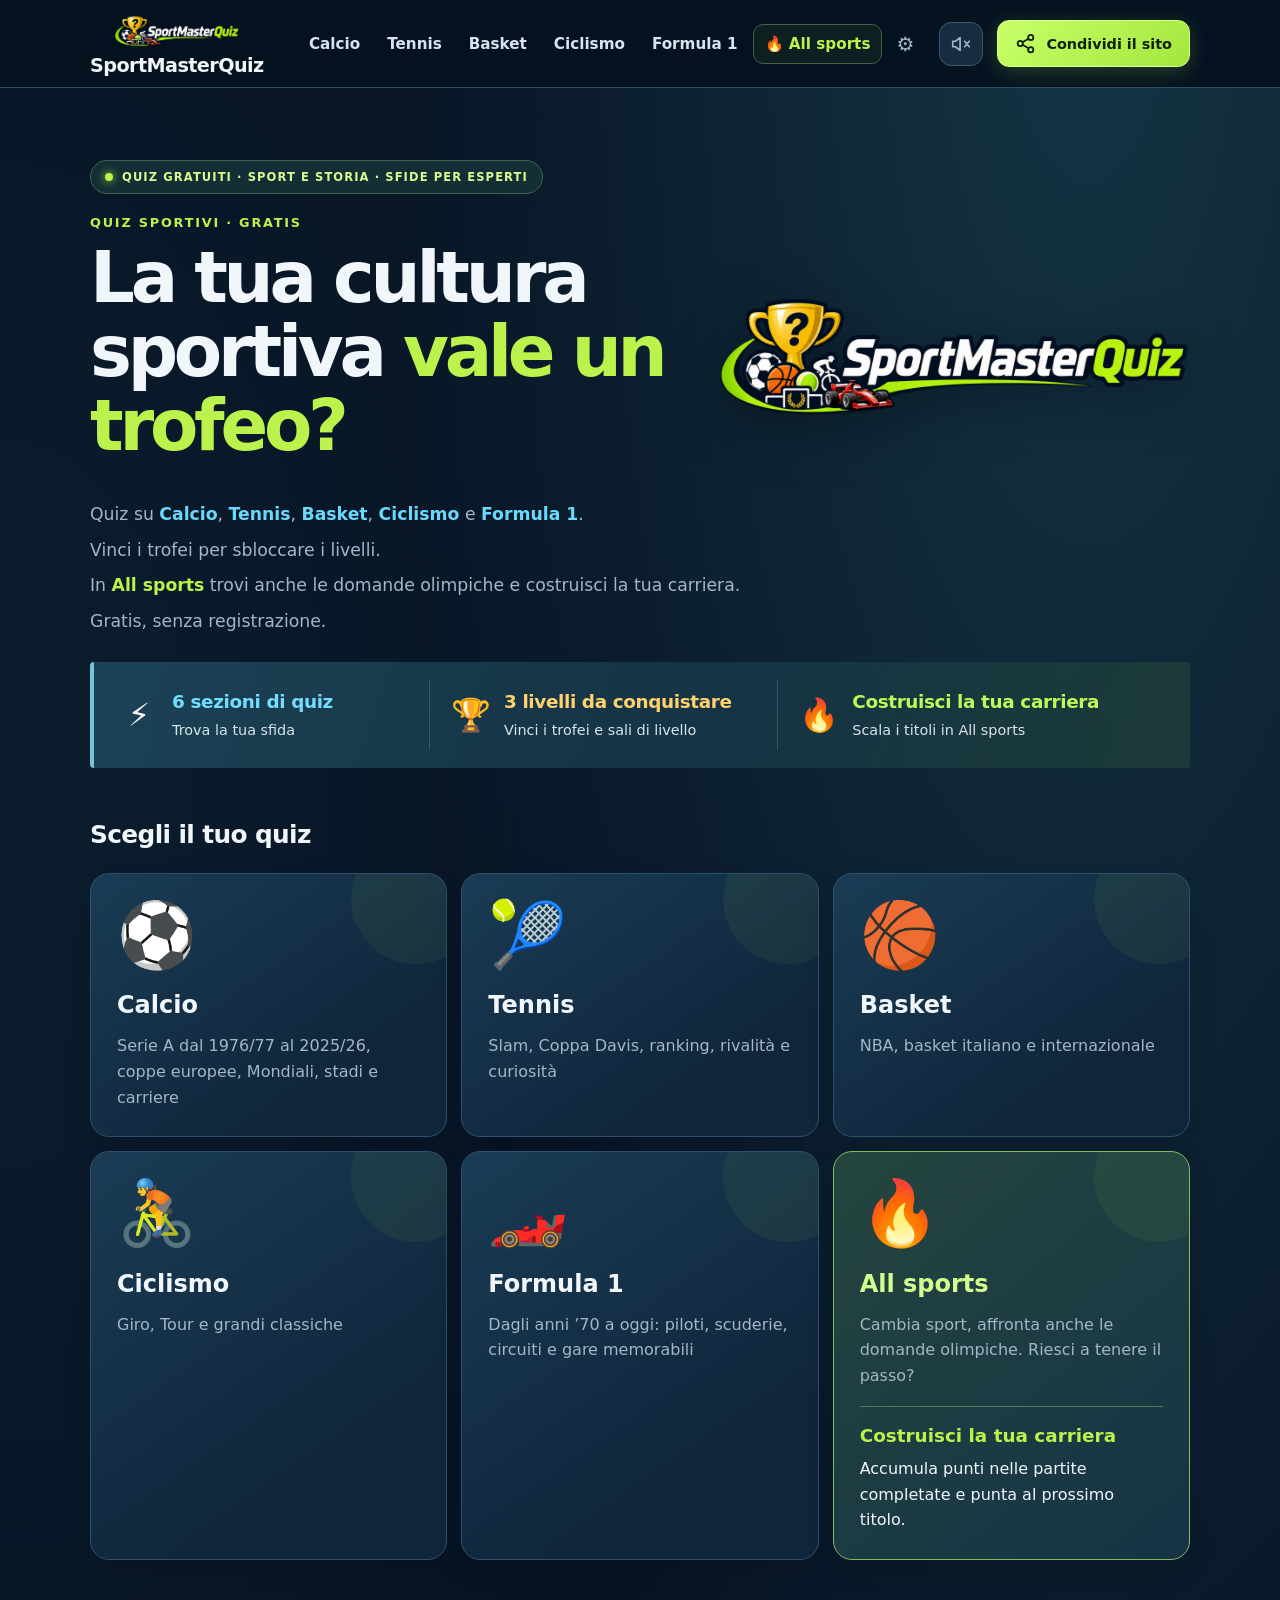
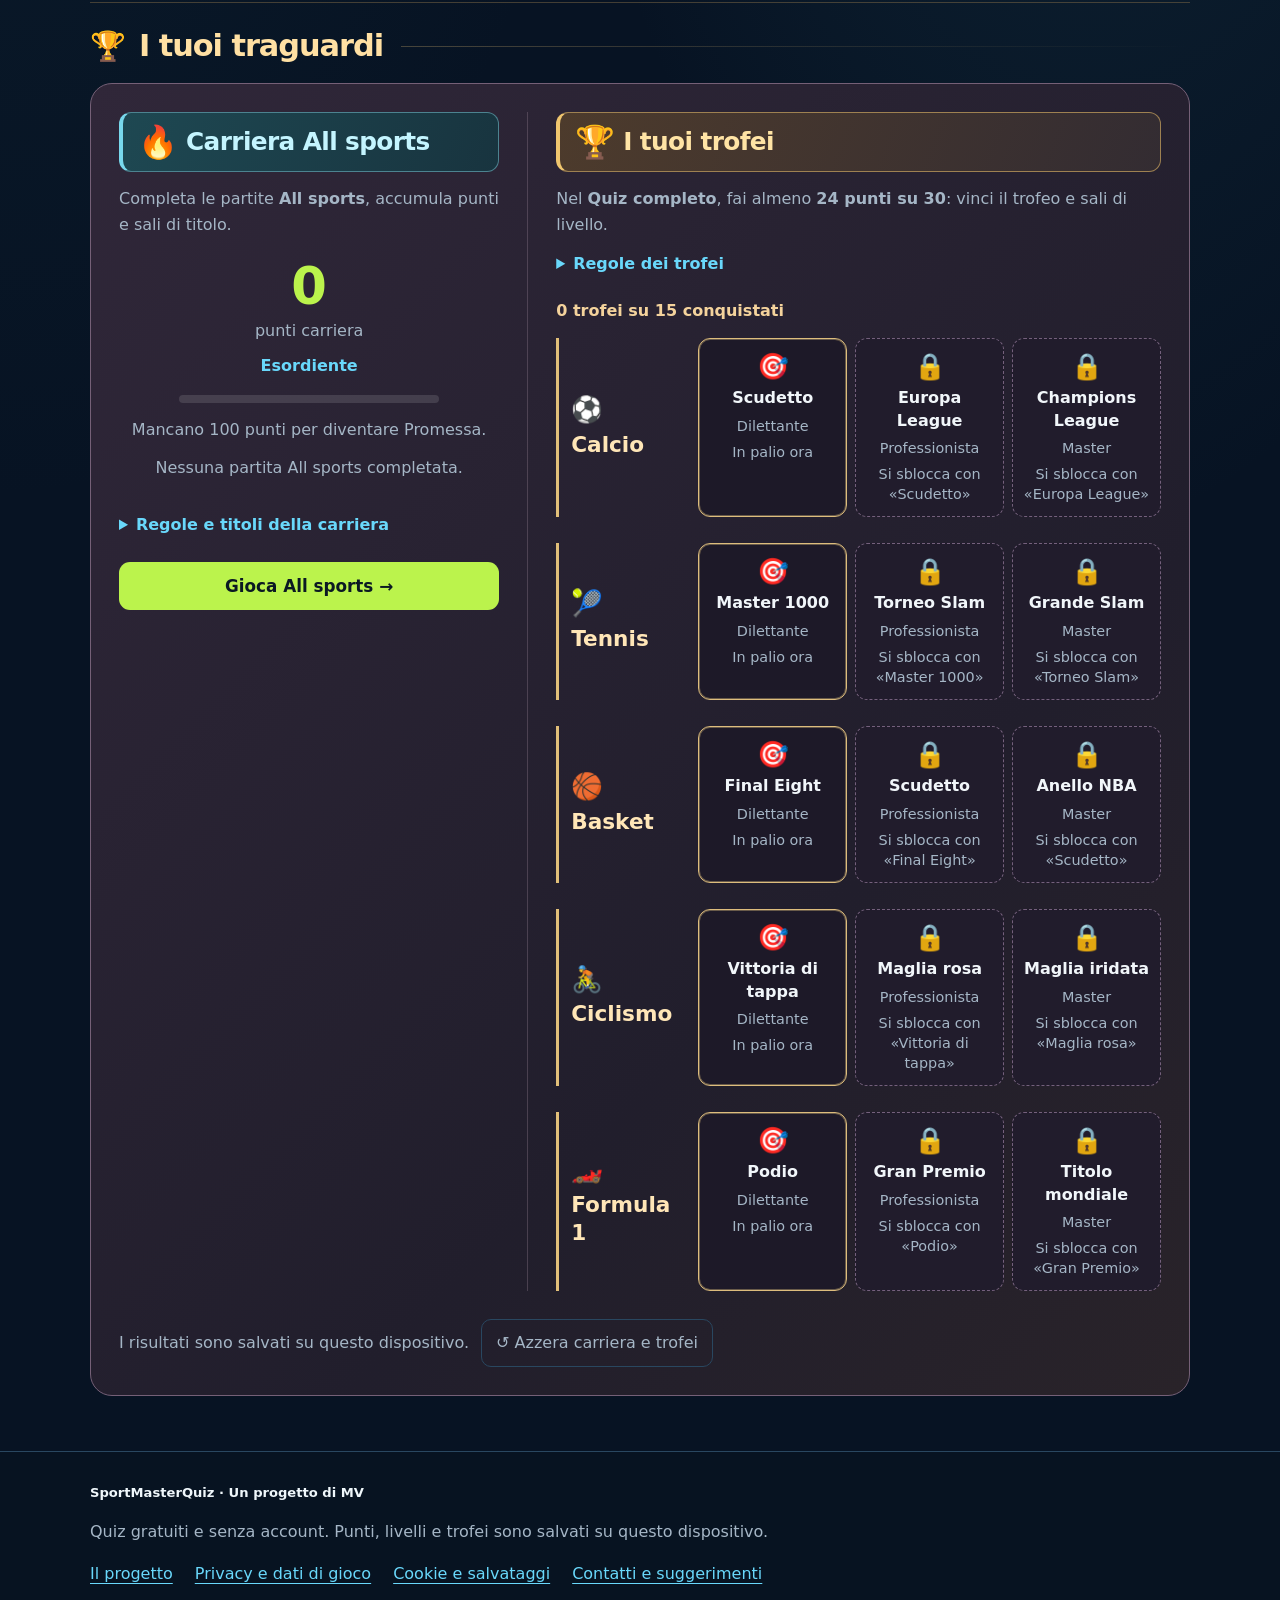
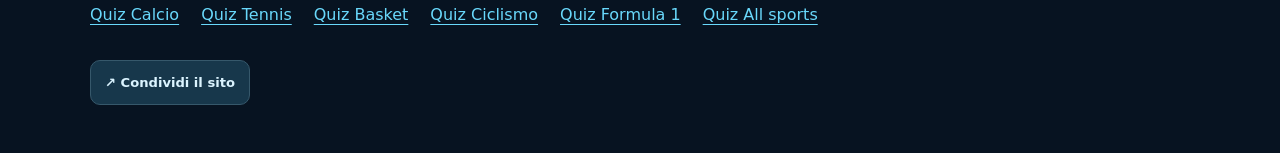
